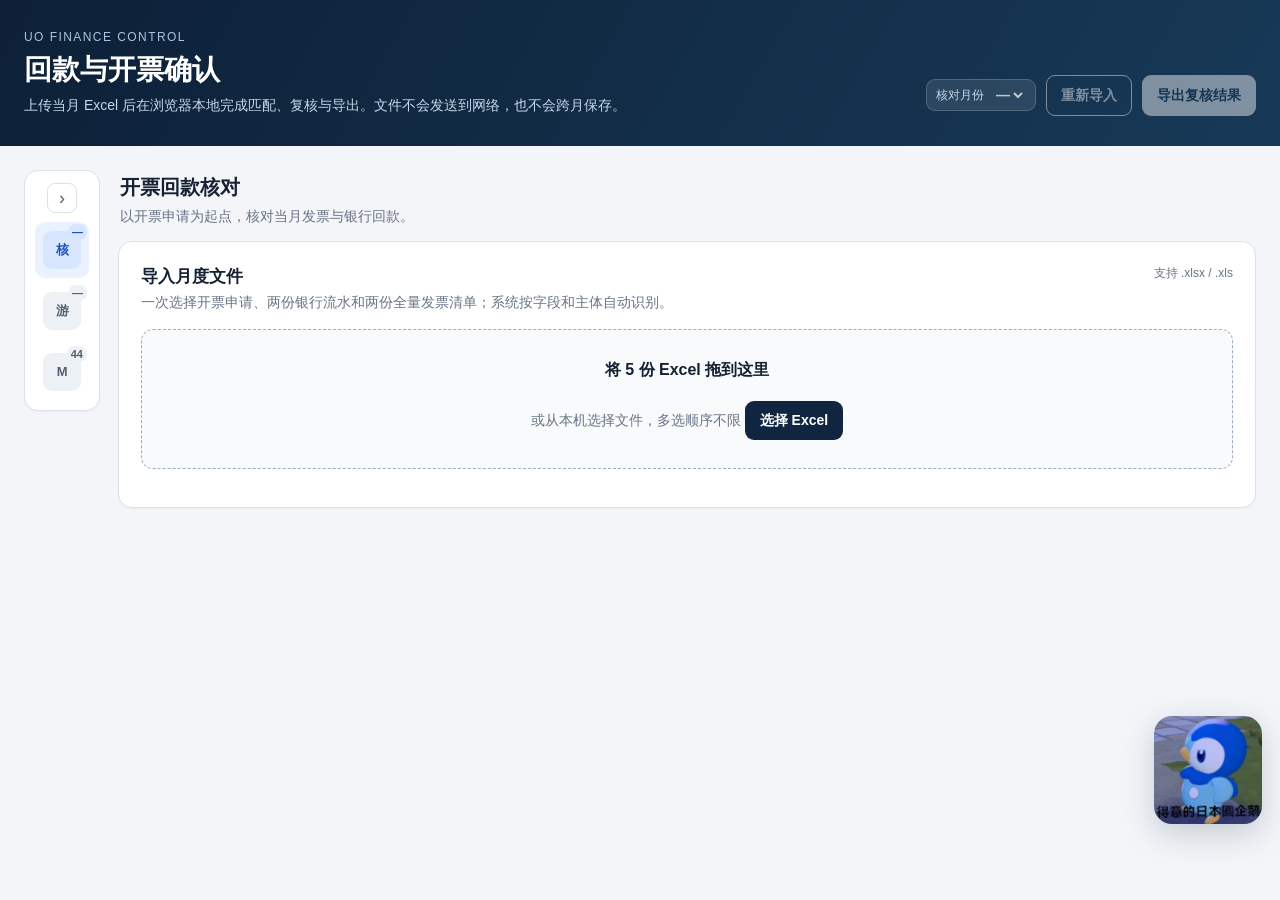
==== index.html @ 1a2118e2 "Map Honor channel to Shenzhen Honor Software" ====
<!doctype html>
<html lang="zh-CN">
<head>
  <meta charset="utf-8">
  <meta name="viewport" content="width=device-width, initial-scale=1">
  <title>UO 回款与开票确认</title>
  <style>
    :root{
      --ink:#162033;--muted:#687386;--line:#dce2ea;--line-strong:#c9d2df;
      --paper:#fff;--canvas:#f3f5f8;--navy:#102640;--blue:#2463eb;
      --green:#087a5b;--green-bg:#e8f7f1;--amber:#9a6100;--amber-bg:#fff4d8;
      --red:#b42318;--red-bg:#ffebe9;--slate:#526071;--slate-bg:#edf1f5;
      --shadow:0 12px 32px rgba(21,35,55,.08);--radius:14px;
    }
    *{box-sizing:border-box} body{margin:0;background:var(--canvas);color:var(--ink);font:14px/1.5 -apple-system,BlinkMacSystemFont,"Segoe UI","PingFang SC","Microsoft YaHei",sans-serif}
    button,input,select{font:inherit} button{cursor:pointer} button:disabled{cursor:not-allowed;opacity:.45}
    .topbar{background:linear-gradient(120deg,#0d2037,#173957);color:#fff;padding:28px 0 30px}
    .top-inner{width:calc(100% - 48px);max-width:1920px;margin:auto;display:flex;gap:28px;align-items:flex-end;justify-content:space-between}
    .eyebrow{font-size:12px;letter-spacing:.12em;text-transform:uppercase;color:#a9c5df;margin-bottom:7px}.topbar h1{font-size:28px;line-height:1.2;margin:0 0 8px;font-weight:720}.topbar p{margin:0;color:#c6d8e8;max-width:740px}
    .top-actions{display:flex;gap:10px;align-items:center;flex-wrap:wrap;justify-content:flex-end}
    .btn{border:1px solid transparent;border-radius:9px;padding:9px 14px;font-weight:650;background:#fff;color:var(--ink);transition:.16s ease}
    .btn:hover:not(:disabled){transform:translateY(-1px);box-shadow:0 5px 14px rgba(0,0,0,.12)}
    .btn.primary{background:#fff;color:#12304e}.btn.blue{background:var(--blue);color:#fff}.btn.ghost{background:transparent;color:inherit;border-color:currentColor}.btn.small{padding:6px 10px;font-size:12px}
    .month-wrap{display:flex;align-items:center;gap:8px;background:rgba(255,255,255,.1);border:1px solid rgba(255,255,255,.18);padding:6px 9px;border-radius:9px}.month-wrap label{font-size:12px;color:#c6d8e8}.month-wrap select{border:0;background:transparent;color:#fff;font-weight:700;outline:none}.month-wrap option{color:#111}
    main{width:calc(100% - 48px);max-width:1920px;margin:0 auto;padding:24px 0 52px}.panel{background:var(--paper);border:1px solid var(--line);border-radius:var(--radius);box-shadow:0 1px 2px rgba(19,31,48,.03)}
    .app-shell{display:grid;grid-template-columns:224px minmax(0,1fr);gap:18px;align-items:start;transition:grid-template-columns .2s ease}.app-shell.nav-collapsed{grid-template-columns:76px minmax(0,1fr)}.primary-nav{position:sticky;top:18px;padding:10px}.primary-nav-head{display:flex;align-items:center;justify-content:space-between;gap:8px;padding:2px 2px 9px 9px}.primary-nav-title{color:var(--muted);font-size:11px;font-weight:750;letter-spacing:.09em;text-transform:uppercase}.nav-collapse{width:30px;height:30px;display:grid;place-items:center;border:1px solid var(--line);border-radius:8px;background:#fff;color:var(--slate);font-size:18px;line-height:1;transition:.16s}.nav-collapse:hover{border-color:var(--blue);color:var(--blue);background:#f7faff}.primary-nav-list{display:grid;gap:5px}.primary-nav-item{position:relative;width:100%;border:0;border-radius:10px;background:transparent;color:var(--ink);padding:10px;text-align:left;display:grid;grid-template-columns:34px minmax(0,1fr) auto;gap:8px;align-items:center;transition:.15s}.primary-nav-item:hover{background:#f4f7fb}.primary-nav-item.active{background:#eaf1ff;color:#184fb8}.nav-icon{width:34px;height:34px;display:grid;place-items:center;border-radius:9px;background:var(--slate-bg);color:var(--slate);font-size:13px;font-weight:800;letter-spacing:-.02em}.primary-nav-item.active .nav-icon{background:#d7e5ff;color:#184fb8}.nav-copy{min-width:0}.nav-copy strong{display:block;font-size:14px;white-space:nowrap}.nav-copy small{display:block;color:var(--muted);line-height:1.35;margin-top:2px}.primary-nav-item.active .nav-copy small{color:#5274ac}.nav-count{align-self:start;min-width:24px;padding:1px 7px;border-radius:99px;background:var(--slate-bg);color:var(--slate);font-size:11px;font-weight:750;text-align:center}.primary-nav-item.active .nav-count{background:#d7e5ff;color:#184fb8}.app-shell.nav-collapsed .primary-nav-head{justify-content:center;padding:2px 0 9px}.app-shell.nav-collapsed .primary-nav-title{display:none}.app-shell.nav-collapsed .primary-nav-item{grid-template-columns:1fr;place-items:center;padding:9px 6px}.app-shell.nav-collapsed .nav-copy{display:none}.app-shell.nav-collapsed .nav-count{position:absolute;right:2px;top:2px;min-width:18px;padding:0 4px}.app-shell.nav-collapsed .nav-icon{width:38px;height:38px}.module-area{min-width:0}.module-view{display:none}.module-view.active{display:block}.module-heading{display:flex;align-items:flex-start;justify-content:space-between;gap:18px;margin-bottom:14px;padding:2px 2px 0}.module-heading h2{font-size:20px;margin:0 0 4px}.module-heading p{margin:0;color:var(--muted)}.module-heading-actions{display:flex;gap:8px;flex-wrap:wrap;flex:0 0 auto}.module-empty{padding:70px 24px;text-align:center}.module-empty strong{display:block;font-size:16px;margin-bottom:5px}.module-empty span{color:var(--muted)}
    .upload-panel{padding:22px}.section-head{display:flex;justify-content:space-between;gap:20px;align-items:flex-start;margin-bottom:16px}.section-head h2{font-size:17px;margin:0 0 3px}.section-head p{margin:0;color:var(--muted)}.section-actions{display:flex;align-items:center;gap:9px}.import-summary{display:none;align-items:center;gap:9px;color:var(--muted);font-size:12px}.import-summary i{width:8px;height:8px;border-radius:50%;background:var(--green)}.import-summary.warn i{background:var(--amber)}.import-summary.error i{background:var(--red)}.upload-panel.imported .import-summary{display:flex}.upload-panel.imported .file-support{display:none}.upload-panel.is-collapsed{padding:16px 20px}.upload-panel.is-collapsed .section-head{margin:0;align-items:center}.upload-panel.is-collapsed .section-head p{display:none}.upload-panel.is-collapsed .upload-details{display:none}.upload-panel.is-collapsed .section-head h2{margin:0}.upload-toggle{display:none}.upload-panel.imported .upload-toggle{display:inline-flex}
    .dropzone{border:1.5px dashed #9eadc0;border-radius:12px;background:#f8fafc;padding:28px;text-align:center;transition:.15s}.dropzone.drag{border-color:var(--blue);background:#eef4ff}.dropzone strong{display:block;font-size:16px;margin-bottom:5px}.dropzone span{color:var(--muted)}
    .upload-button{display:inline-block;margin-top:14px;background:var(--navy);color:#fff;border-radius:9px;padding:9px 15px;font-weight:650;cursor:pointer}.upload-button input{display:none}
    .file-grid{display:grid;grid-template-columns:repeat(auto-fit,minmax(235px,1fr));gap:10px;margin-top:16px}.file-card{border:1px solid var(--line);border-radius:10px;padding:11px 12px;min-height:68px}.file-card .type{font-weight:700}.file-card .name{color:var(--muted);font-size:12px;word-break:break-all}.file-card.ok{border-color:#a9d9c8;background:#f3fbf8}.file-card.bad{border-color:#f1b7b2;background:#fff7f6}
    .progress{display:none;margin-top:14px;color:var(--muted)}.progress.show{display:block}.bar{height:5px;background:#e8edf3;border-radius:99px;overflow:hidden;margin-top:7px}.bar i{display:block;height:100%;width:45%;background:var(--blue);animation:loading 1.1s infinite ease-in-out}@keyframes loading{from{transform:translateX(-110%)}to{transform:translateX(240%)}}
    #workspace{display:none}#workspace.show{display:block}.kpis{display:grid;grid-template-columns:repeat(5,minmax(150px,1fr));gap:12px;margin:18px 0}.kpi{padding:17px 18px}.kpi .label{font-size:12px;color:var(--muted);margin-bottom:6px}.kpi .value{font-size:23px;font-weight:760;letter-spacing:-.02em}.kpi .sub{font-size:12px;color:var(--muted);margin-top:4px}.kpi.warn .value{color:var(--amber)}.kpi.risk .value{color:var(--red)}
    .work-panel{overflow:hidden}.toolbar{padding:14px 16px;border-bottom:1px solid var(--line);display:flex;flex-wrap:wrap;gap:10px;align-items:center}.toolbar input,.toolbar select{border:1px solid var(--line-strong);background:#fff;border-radius:8px;padding:8px 10px;min-width:130px;outline:none}.toolbar input:focus,.toolbar select:focus{border-color:var(--blue);box-shadow:0 0 0 3px rgba(36,99,235,.1)}.toolbar .grow{flex:1;min-width:200px}.result-count{color:var(--muted);font-size:12px;margin-left:auto}
    .tabs{display:flex;gap:2px;padding:0 16px;border-bottom:1px solid var(--line);background:#fbfcfd}.tab{border:0;background:transparent;padding:12px 13px;color:var(--muted);font-weight:650;border-bottom:2px solid transparent}.tab.active{color:var(--blue);border-bottom-color:var(--blue)}.tab b{font-size:11px;background:var(--slate-bg);padding:2px 6px;border-radius:99px;margin-left:5px}
    .tabview{display:none}.tabview.active{display:block}.table-wrap{overflow:auto;max-height:690px}.data-table{width:100%;border-collapse:separate;border-spacing:0;min-width:1120px}.data-table th{position:sticky;top:0;z-index:2;background:#f7f9fb;color:#506074;text-align:left;font-size:12px;font-weight:700;padding:10px 11px;border-bottom:1px solid var(--line-strong);white-space:nowrap}.data-table td{padding:11px;border-bottom:1px solid #e8ecf1;vertical-align:top}.data-table tr:hover>td{background:#fafcff}.data-table td.num{text-align:right;font-variant-numeric:tabular-nums;white-space:nowrap}.data-table th:nth-child(2),.data-table td:nth-child(2){min-width:92px;white-space:nowrap}.data-table th:nth-child(3),.data-table td:nth-child(3){min-width:68px;white-space:nowrap}.data-table th:nth-child(5),.data-table td:nth-child(5){min-width:82px;white-space:nowrap}.data-table .company{min-width:235px}.data-table .actions{white-space:nowrap}
    .expand-btn{width:26px;height:26px;border:1px solid var(--line);background:#fff;border-radius:7px;color:var(--muted)}.expand-btn.open{transform:rotate(90deg)}
    .status{border:0;border-radius:99px;padding:5px 9px;font-weight:700;font-size:12px;outline:none;max-width:132px}.status.ok{color:var(--green);background:var(--green-bg)}.status.wait{color:var(--amber);background:var(--amber-bg)}.status.risk{color:var(--red);background:var(--red-bg)}.status.muted{color:var(--slate);background:var(--slate-bg)}
    .note-input{width:155px;border:1px solid var(--line);border-radius:7px;padding:6px 8px}.invoice-amount{font-weight:650}.tax-summary{font-size:11px;font-weight:500;color:var(--muted);line-height:1.35;margin-top:2px}.tax-summary.incomplete{color:var(--amber)}.detail-row td{padding:0;background:#f7f9fc!important}.details{padding:16px 18px 20px}.details-grid{display:grid;grid-template-columns:1fr 1.3fr 1.3fr;gap:12px}.detail-card{background:#fff;border:1px solid var(--line);border-radius:10px;overflow:hidden}.detail-card h4{font-size:13px;margin:0;padding:10px 12px;background:#f2f5f8;border-bottom:1px solid var(--line)}.detail-list{max-height:260px;overflow:auto}.detail-item{padding:9px 11px;border-bottom:1px solid #edf0f4;display:grid;grid-template-columns:22px 1fr auto;gap:7px;align-items:start}.detail-item:last-child{border:0}.detail-item .meta{font-size:12px;color:var(--muted)}.detail-item .amt{font-weight:700;font-variant-numeric:tabular-nums}.source-amount{text-align:right;white-space:nowrap}.source-amount .tax-line{display:block;margin-top:2px;color:var(--muted);font-size:11px;font-weight:500;line-height:1.35}.detail-foot{padding:10px 11px;border-top:1px solid var(--line);display:flex;align-items:center;justify-content:space-between;gap:8px;background:#fbfcfd}.delta{font-size:12px;color:var(--muted)}
    .sub-toolbar{padding:14px 16px;border-bottom:1px solid var(--line);display:flex;flex-wrap:wrap;gap:10px;align-items:center;background:#fff}.sub-toolbar input,.sub-toolbar select{border:1px solid var(--line-strong);background:#fff;border-radius:8px;padding:8px 10px;min-width:130px;outline:none}.sub-toolbar input:focus,.sub-toolbar select:focus{border-color:var(--blue);box-shadow:0 0 0 3px rgba(36,99,235,.1)}.sub-toolbar .grow{flex:1;min-width:210px}
    .indie-summary{display:grid;grid-template-columns:repeat(auto-fit,minmax(210px,1fr));gap:10px;padding:16px;background:#f7f9fb;border-bottom:1px solid var(--line)}.mini-kpi{background:#fff;border:1px solid var(--line);border-radius:10px;padding:12px 14px}.mini-kpi .label{font-size:12px;color:var(--muted)}.mini-kpi .value{font-size:19px;font-weight:760;margin-top:3px;font-variant-numeric:tabular-nums}.mini-kpi .sub{font-size:12px;color:var(--muted);margin-top:2px}
    .badge{display:inline-block;border-radius:99px;padding:4px 8px;font-size:12px;font-weight:700;white-space:nowrap}.badge.ok{color:var(--green);background:var(--green-bg)}.badge.wait{color:var(--amber);background:var(--amber-bg)}.badge.risk{color:var(--red);background:var(--red-bg)}.badge.muted{color:var(--slate);background:var(--slate-bg)}
    .mapping-heading{justify-content:flex-end;margin-bottom:10px}
    .mapping-intro{display:grid;grid-template-columns:repeat(5,minmax(140px,1fr));gap:12px;margin:0 0 14px}.action-card{width:100%;text-align:left;background:#fff;border:1px solid var(--line);border-radius:var(--radius);padding:16px 17px;box-shadow:0 1px 2px rgba(19,31,48,.03);transition:.16s ease}.action-card:hover{border-color:var(--blue);transform:translateY(-1px);box-shadow:0 5px 14px rgba(0,0,0,.08)}.action-card .label{font-size:12px;color:var(--muted);margin-bottom:6px}.action-card .value{font-size:23px;font-weight:760;letter-spacing:-.02em;font-variant-numeric:tabular-nums}.action-card .sub{font-size:12px;color:var(--muted);margin-top:4px}.action-card.is-zero,.action-card.is-zero .value{color:var(--muted)}.action-card.is-zero{opacity:.72}.action-card.warn .value{color:var(--amber)}.action-card.risk .value{color:var(--red)}.action-card.is-active{border-color:var(--blue);box-shadow:0 0 0 3px rgba(36,99,235,.12)}.subsection-title{padding:15px 16px 9px;font-size:14px;font-weight:750;background:#fff}.subsection-title.follow{border-top:1px solid var(--line)}.muted{color:var(--muted);font-size:12px}.nowrap{white-space:nowrap}.rule-actions{display:flex;gap:6px}.rule-action{border:1px solid var(--line);background:#fff;border-radius:7px;padding:5px 8px;color:var(--slate);font-size:12px}.rule-action:hover{border-color:var(--blue);color:var(--blue)}.rule-action.danger:hover{border-color:var(--red);color:var(--red)}
    #tab-indie .data-table{min-width:1120px}#module-mapping .data-table{min-width:1420px}.mapping-form{display:none;margin-bottom:14px;padding:18px}.mapping-form.show{display:block}.mapping-form-head{display:flex;justify-content:space-between;gap:14px;align-items:center;margin-bottom:14px}.mapping-form-head h3{margin:0;font-size:16px}.mapping-form-grid{display:grid;grid-template-columns:repeat(3,minmax(160px,1fr));gap:12px}.field{display:grid;gap:5px}.field.wide{grid-column:span 2}.field label{font-size:12px;color:var(--muted);font-weight:650}.field input,.field select{width:100%;border:1px solid var(--line-strong);border-radius:8px;padding:9px 10px;background:#fff;outline:none}.field input:focus,.field select:focus{border-color:var(--blue);box-shadow:0 0 0 3px rgba(36,99,235,.1)}.mapping-form-foot{display:flex;justify-content:flex-end;gap:8px;margin-top:14px}.import-checks{margin-top:14px;border-top:1px solid var(--line)}.import-checks:empty{display:none}
    .empty{padding:54px 20px;text-align:center;color:var(--muted)}.empty strong{display:block;color:var(--ink);font-size:15px;margin-bottom:4px}.checks{padding:16px}.check{display:flex;gap:10px;border-bottom:1px solid var(--line);padding:10px 2px}.check:last-child{border:0}.check i{width:9px;height:9px;border-radius:50%;margin-top:6px;background:var(--green);flex:0 0 auto}.check.warn i{background:var(--amber)}.check.error i{background:var(--red)}.check .msg{font-weight:650}.check .detail{font-size:12px;color:var(--muted)}
    .toast{position:fixed;right:24px;bottom:24px;max-width:420px;background:#17263a;color:#fff;padding:12px 15px;border-radius:10px;box-shadow:var(--shadow);transform:translateY(20px);opacity:0;pointer-events:none;transition:.2s;z-index:20}.toast.show{transform:none;opacity:1}.toast.error{background:#8e2119}
    .piplup-mascot{position:fixed;right:18px;bottom:76px;width:108px;padding:0;border:0;background:transparent;border-radius:20px;z-index:10;animation:piplupBob 3.4s ease-in-out infinite;filter:drop-shadow(0 10px 16px rgba(16,38,64,.2));transition:right .24s ease,opacity .2s ease}.piplup-mascot img{display:block;width:100%;height:auto;border-radius:18px;transition:transform .18s ease,filter .18s ease}.piplup-mascot:hover img{transform:scale(1.05) rotate(-2deg);filter:saturate(1.08)}.piplup-mascot:focus-visible{outline:3px solid rgba(36,99,235,.45);outline-offset:4px}.piplup-mascot.compact{right:-88px;opacity:.68}.piplup-mascot.compact:hover,.piplup-mascot.compact:focus-visible{right:12px;opacity:1}.piplup-mascot.paused{animation-play-state:paused;opacity:.72}.piplup-mascot.paused img{filter:grayscale(.15)}
    @keyframes piplupBob{0%,100%{transform:translateY(0) rotate(-1deg)}50%{transform:translateY(-8px) rotate(1deg)}}
    .sr-only{position:absolute!important;width:1px;height:1px;padding:0;margin:-1px;overflow:hidden;clip:rect(0,0,0,0);white-space:nowrap;border:0}
    @media(max-width:1200px){.top-inner,main{width:calc(100% - 32px)}.app-shell{grid-template-columns:200px minmax(0,1fr)}.app-shell.nav-collapsed{grid-template-columns:72px minmax(0,1fr)}.piplup-mascot{width:86px;right:10px;bottom:68px;opacity:.86}.piplup-mascot.compact{right:-68px}}
    @media(max-width:980px){.top-inner{align-items:flex-start;flex-direction:column}.top-actions{justify-content:flex-start}.app-shell,.app-shell.nav-collapsed{grid-template-columns:1fr}.primary-nav{position:static}.primary-nav-head{display:none}.primary-nav-list{grid-template-columns:repeat(3,1fr)}.primary-nav-item,.app-shell.nav-collapsed .primary-nav-item{grid-template-columns:minmax(0,1fr) auto;place-items:stretch;padding:10px}.nav-icon,.app-shell.nav-collapsed .nav-icon{display:none}.nav-copy,.app-shell.nav-collapsed .nav-copy{display:block}.nav-copy small{display:none}.nav-count,.app-shell.nav-collapsed .nav-count{position:static;min-width:24px;padding:1px 7px}.kpis,.mapping-intro{grid-template-columns:repeat(2,1fr)}.details-grid{grid-template-columns:1fr}.toolbar .result-count{width:100%;margin-left:0}.mapping-form-grid{grid-template-columns:1fr 1fr}}
    @media(max-width:760px){.piplup-mascot{display:none}}
    @media(max-width:560px){main{width:calc(100% - 24px);padding:16px 0 38px}.topbar{padding:22px 0}.top-inner{width:calc(100% - 24px)}.topbar h1{font-size:23px}.primary-nav{padding:8px}.primary-nav-item,.app-shell.nav-collapsed .primary-nav-item{padding:9px}.nav-copy strong{font-size:12px}.nav-count,.app-shell.nav-collapsed .nav-count{display:none}.module-heading{display:block}.module-heading .btn{margin-top:10px}.kpis,.mapping-intro{grid-template-columns:1fr}.upload-panel{padding:16px}.tabs{overflow:auto}.month-wrap{order:3}.mapping-form-grid{grid-template-columns:1fr}.field.wide{grid-column:auto}}
    @media(prefers-reduced-motion:reduce){.piplup-mascot{animation:none}.piplup-mascot img{transition:none}}
  </style>
</head>
<body>
  <header class="topbar">
    <div class="top-inner">
      <div><div class="eyebrow">UO FINANCE CONTROL</div><h1 id="pageTitle">回款与开票确认</h1><p id="pageLead">上传当月 Excel 后在浏览器本地完成匹配、复核与导出。文件不会发送到网络，也不会跨月保存。</p></div>
      <div class="top-actions">
        <div class="month-wrap monthly-action"><label for="monthSelect">核对月份</label><select id="monthSelect" disabled><option>—</option></select></div>
        <button id="resetBtn" class="btn ghost monthly-action" disabled>重新导入</button>
        <button id="exportBtn" class="btn primary monthly-action" disabled>导出复核结果</button>
      </div>
    </div>
  </header>
  <main>
    <div class="app-shell" id="appShell">
      <aside class="panel primary-nav" aria-label="业务模块">
        <div class="primary-nav-head"><div class="primary-nav-title">工作区</div><button id="navCollapseBtn" class="nav-collapse" type="button" aria-expanded="true" aria-label="收起工作区" title="收起工作区"><span aria-hidden="true">‹</span></button></div>
        <nav class="primary-nav-list">
          <button class="primary-nav-item active" data-module="reconcile" aria-label="开票回款核对" title="开票回款核对"><span class="nav-icon" aria-hidden="true">核</span><span class="nav-copy"><strong>开票回款核对</strong><small>申请、发票与银行流水核对</small></span><span id="navCountReconcile" class="nav-count">—</span></button>
          <button class="primary-nav-item" data-module="indie" aria-label="独立游戏回款" title="独立游戏回款"><span class="nav-icon" aria-hidden="true">游</span><span class="nav-copy"><strong>独立游戏回款</strong><small>独立于开票申请的银行回款</small></span><span id="navCountIndie" class="nav-count">—</span></button>
          <button class="primary-nav-item" data-module="mapping" aria-label="Mapping 管理" title="Mapping 管理"><span class="nav-icon" aria-hidden="true">M</span><span class="nav-copy"><strong>Mapping 管理</strong><small>UO 渠道对照与独立游戏规则</small></span><span id="navCountMapping" class="nav-count">44</span></button>
        </nav>
      </aside>

      <div class="module-area">
        <section id="module-reconcile" class="module-view active">
          <div class="module-heading"><div><h2>开票回款核对</h2><p>以开票申请为起点，核对当月发票与银行回款。</p></div></div>
          <section class="panel upload-panel" id="uploadPanel">
            <div class="section-head">
              <div><h2>导入月度文件</h2><p>一次选择开票申请、两份银行流水和两份全量发票清单；系统按字段和主体自动识别。</p></div>
              <div class="section-actions"><span id="importStatus" class="import-summary"><i></i><span>等待导入</span></span><span class="file-support" style="color:var(--muted);font-size:12px">支持 .xlsx / .xls</span><button id="toggleUploadDetails" class="btn small upload-toggle" type="button">查看文件</button></div>
            </div>
            <div id="uploadDetails" class="upload-details">
              <div id="dropzone" class="dropzone">
                <strong>将 5 份 Excel 拖到这里</strong><span>或从本机选择文件，多选顺序不限</span>
                <label class="upload-button">选择 Excel<input id="fileInput" type="file" accept=".xlsx,.xls" multiple></label>
              </div>
              <div id="progress" class="progress">正在读取和核对文件…<div class="bar"><i></i></div></div>
              <div id="fileGrid" class="file-grid"></div>
              <div id="checkList" class="checks import-checks"></div>
            </div>
          </section>

          <section id="workspace">
            <div class="kpis">
              <div class="panel kpi"><div class="label">本月关联申请金额</div><div id="kpiExpected" class="value">—</div><div id="kpiRows" class="sub">—</div></div>
              <div class="panel kpi"><div class="label">已开票金额</div><div id="kpiInvoice" class="value">—</div><div class="sub">唯一精确（含组合）或人工确认</div></div>
              <div class="panel kpi"><div class="label">已回款金额</div><div id="kpiBank" class="value">—</div><div class="sub">唯一精确（含组合）或人工确认</div></div>
              <div class="panel kpi warn"><div class="label">待复核金额</div><div id="kpiReview" class="value">—</div><div class="sub">尾差、重复或多解组合</div></div>
              <div class="panel kpi risk"><div class="label">未匹配来源</div><div id="kpiUnmatched" class="value">—</div><div id="kpiUnmatchedSub" class="sub">流水 + 发票</div></div>
            </div>

            <section class="panel work-panel">
              <nav class="tabs" aria-label="开票回款核对结果">
                <button class="tab active" data-tab="results">核对主表 <b id="countResults">0</b></button>
                <button class="tab" data-tab="banks">未匹配流水 <b id="countBanks">0</b></button>
                <button class="tab" data-tab="invoices">未匹配发票 <b id="countInvoices">0</b></button>
              </nav>
              <div class="toolbar" id="toolbar">
                <select id="filterEntity"><option value="">全部主体</option></select>
                <select id="filterChannel"><option value="">全部渠道</option></select>
                <select id="filterPeriod"><option value="">全部账期</option></select>
                <select id="filterInvoice"><option value="">全部开票状态</option></select>
                <select id="filterBank"><option value="">全部回款状态</option></select>
                <input id="filterSearch" class="grow" type="search" placeholder="搜索公司名称或渠道">
                <span id="resultCount" class="result-count"></span>
              </div>
              <div id="tab-results" class="tabview active"><div class="table-wrap"><table class="data-table"><thead><tr><th></th><th>主体</th><th>渠道</th><th class="company">公司名称</th><th>账期</th><th style="text-align:right">申请金额</th><th>开票状态</th><th style="text-align:right">本月发票</th><th>回款状态</th><th style="text-align:right">本月回款</th><th>人工备注</th></tr></thead><tbody id="resultBody"></tbody></table></div></div>
              <div id="tab-banks" class="tabview"><div class="table-wrap"><table class="data-table"><thead><tr><th>主体</th><th>交易日期</th><th class="company">对方账号名称</th><th>货币</th><th style="text-align:right">收入金额</th><th>来源文件</th><th>工作表/行</th></tr></thead><tbody id="bankBody"></tbody></table></div></div>
              <div id="tab-invoices" class="tabview"><div class="table-wrap"><table class="data-table"><thead><tr><th>主体</th><th>开票日期</th><th class="company">购买方名称</th><th style="text-align:right">价税合计</th><th style="text-align:right">税额</th><th>发票状态</th><th>正数发票</th><th>未匹配原因</th><th>来源文件</th></tr></thead><tbody id="invoiceBody"></tbody></table></div></div>
            </section>
          </section>
        </section>

        <section id="module-indie" class="module-view">
          <div class="module-heading"><div><h2>独立游戏回款</h2><p>以银行流水为起点，识别不需要关联开票申请的独立游戏回款。</p></div></div>
          <div id="indieEmpty" class="panel module-empty"><strong>请先导入当月银行流水</strong><span>在“开票回款核对”完成月度文件导入后，这里会自动识别独立游戏回款。</span></div>
          <section id="indieContent" class="panel work-panel" hidden>
            <div id="tab-indie">
              <div id="indieSummary" class="indie-summary"></div>
              <div class="sub-toolbar">
                <select id="filterIndieStatus"><option value="">全部识别状态</option></select>
                <select id="filterIndieEntity"><option value="">全部主体</option></select>
                <select id="filterIndieChannel"><option value="">全部渠道</option></select>
                <select id="filterIndieCurrency"><option value="">全部币种</option></select>
                <input id="filterIndieSearch" class="grow" type="search" placeholder="搜索银行名称、映射公司或渠道">
                <span id="indieResultCount" class="result-count"></span>
              </div>
              <div class="table-wrap"><table class="data-table"><thead><tr><th>识别状态</th><th>主体</th><th>交易日期</th><th class="company">银行原始名称</th><th class="company">映射公司</th><th>渠道</th><th>币种</th><th style="text-align:right">银行到账金额</th><th>工作表/行</th></tr></thead><tbody id="indieBody"></tbody></table></div>
            </div>
          </section>
        </section>

        <section id="module-mapping" class="module-view">
          <div class="module-heading mapping-heading"><div class="module-heading-actions"><button id="addUoMappingBtn" class="btn blue" type="button">新增 UO 规则</button><button id="addMappingBtn" class="btn" type="button" hidden>新增独立游戏规则</button></div></div>
          <div id="mappingIntro" class="mapping-intro"></div>
          <form id="uoMappingForm" class="panel mapping-form">
            <div class="mapping-form-head"><h3 id="uoMappingFormTitle">新增 UO 渠道对照</h3><button id="closeUoMappingForm" class="btn small" type="button">关闭</button></div>
            <input id="uoMappingRuleId" type="hidden">
            <div class="mapping-form-grid">
              <div class="field"><label for="uoMappingChannel">渠道</label><input id="uoMappingChannel" required placeholder="例如 OPPO、应用宝"></div>
              <div class="field"><label for="uoMappingEntity">主体</label><select id="uoMappingEntity" required><option>上海幻电</option><option>芜湖享游</option></select></div>
              <div class="field"><label for="uoMappingInvoice">开票要求</label><select id="uoMappingInvoice" required><option value="normal">正常开票</option><option value="none">无需开票</option></select></div>
              <div class="field wide"><label for="uoMappingCompany">开票公司</label><input id="uoMappingCompany" required placeholder="开票申请中的标准公司名称"></div>
              <div class="field"><label for="uoMappingNote">规则说明</label><input id="uoMappingNote" placeholder="例如：与华为、鸿蒙共用开票公司"></div>
            </div>
            <div class="mapping-form-foot"><button id="cancelUoMappingForm" class="btn" type="button">取消</button><button class="btn blue" type="submit">保存规则</button></div>
          </form>
          <form id="mappingForm" class="panel mapping-form">
            <div class="mapping-form-head"><h3 id="mappingFormTitle">新增独立游戏规则</h3><button id="closeMappingForm" class="btn small" type="button">关闭</button></div>
            <input id="mappingRuleId" type="hidden">
            <div class="mapping-form-grid">
              <div class="field"><label for="mappingChannel">渠道</label><input id="mappingChannel" required placeholder="例如 steam"></div>
              <div class="field"><label for="mappingEntity">主体</label><select id="mappingEntity" required><option>上海幻电</option><option>芜湖享游</option><option>BILIBILI HK LIMITED</option></select></div>
              <div class="field"><label for="mappingCurrency">币种</label><select id="mappingCurrency" required><option>CNY</option><option>USD</option><option>EUR</option><option>JPY</option></select></div>
              <div class="field wide"><label for="mappingCompany">银行对方名称基准</label><input id="mappingCompany" required placeholder="银行流水中的标准公司名称"></div>
              <div class="field"><label for="mappingAliases">显式别名</label><input id="mappingAliases" placeholder="多个别名用逗号分隔"></div>
            </div>
            <div class="mapping-form-foot"><button id="cancelMappingForm" class="btn" type="button">取消</button><button class="btn blue" type="submit">保存规则</button></div>
          </form>
          <section class="panel work-panel">
            <nav class="tabs" aria-label="Mapping 规则分类">
              <button class="tab active" type="button" data-mapping-tab="uo">UO 渠道对照 <b id="countUoMapping">0</b></button>
              <button class="tab" type="button" data-mapping-tab="indie">独立游戏规则 <b id="countIndieMapping">0</b></button>
            </nav>
            <div id="tab-mapping-uo" class="tabview active">
              <div class="table-wrap" style="max-height:690px"><table class="data-table"><thead><tr><th>状态</th><th>渠道</th><th>主体</th><th class="company">开票公司</th><th>开票要求</th><th>对照状态</th><th>当年申请</th><th style="text-align:right">当年金额</th><th>操作</th></tr></thead><tbody id="uoMappingBody"></tbody></table></div>
            </div>
            <div id="tab-mapping-indie" class="tabview">
              <div class="table-wrap" style="max-height:690px"><table class="data-table"><thead><tr><th>状态</th><th>渠道</th><th>主体</th><th>币种</th><th class="company">银行对方名称基准</th><th>严格归一化名称</th><th>UO 共用公司</th><th>本月命中</th><th style="text-align:right">本月金额</th><th>操作</th></tr></thead><tbody id="mappingBody"></tbody></table></div>
            </div>
          </section>
        </section>
      </div>
    </div>
  </main>
  <button id="piplupMascot" class="piplup-mascot" type="button" aria-pressed="false" aria-label="暂停波加曼动效" title="点击暂停或继续波加曼动效"><img src="assets/piplup.png" alt="得意的波加曼"></button>
  <div id="toast" class="toast" role="status"></div>

  <script>
  /*! xlsx.js (C) 2013-present SheetJS -- http://sheetjs.com */
var DO_NOT_EXPORT_CODEPAGE=true;var cptable={version:"1.15.0"};cptable[437]=function(){var e="\0\x01\x02\x03\x04\x05\x06\x07\b\t\n\x0B\f\r\x0e\x0f\x10\x11\x12\x13\x14\x15\x16\x17\x18\x19\x1a\x1b\x1c\x1d\x1e\x1f !\"#$%&'()*+,-./0123456789:;<=>?@ABCDEFGHIJKLMNOPQRSTUVWXYZ[\\]^_`abcdefghijklmnopqrstuvwxyz{|}~\x7fÇüéâäàåçêëèïîìÄÅÉæÆôöòûùÿÖÜ¢£¥₧ƒáíóúñÑªº¿⌐¬½¼¡«»░▒▓│┤╡╢╖╕╣║╗╝╜╛┐└┴┬├─┼╞╟╚╔╩╦╠═╬╧╨╤╥╙╘╒╓╫╪┘┌█▄▌▐▀αßΓπΣσµτΦΘΩδ∞φε∩≡±≥≤⌠⌡÷≈°∙·√ⁿ²■ ",r=[],t={};for(var a=0;a!=e.length;++a){if(e.charCodeAt(a)!==65533)t[e.charAt(a)]=a;r[a]=e.charAt(a)}return{enc:t,dec:r}}();cptable[620]=function(){var e="\0\x01\x02\x03\x04\x05\x06\x07\b\t\n\x0B\f\r\x0e\x0f\x10\x11\x12\x13\x14\x15\x16\x17\x18\x19\x1a\x1b\x1c\x1d\x1e\x1f !\"#$%&'()*+,-./0123456789:;<=>?@ABCDEFGHIJKLMNOPQRSTUVWXYZ[\\]^_`abcdefghijklmnopqrstuvwxyz{|}~\x7fÇüéâäàąçêëèïîćÄĄĘęłôöĆûùŚÖÜ¢Ł¥śƒŹŻóÓńŃźż¿⌐¬½¼¡«»░▒▓│┤╡╢╖╕╣║╗╝╜╛┐└┴┬├─┼╞╟╚╔╩╦╠═╬╧╨╤╥╙╘╒╓╫╪┘┌█▄▌▐▀αßΓπΣσµτΦΘΩδ∞φε∩≡±≥≤⌠⌡÷≈°∙·√ⁿ²■ ",r=[],t={};for(var a=0;a!=e.length;++a){if(e.charCodeAt(a)!==65533)t[e.charAt(a)]=a;r[a]=e.charAt(a)}return{enc:t,dec:r}}();cptable[737]=function(){var e="\0\x01\x02\x03\x04\x05\x06\x07\b\t\n\x0B\f\r\x0e\x0f\x10\x11\x12\x13\x14\x15\x16\x17\x18\x19\x1a\x1b\x1c\x1d\x1e\x1f !\"#$%&'()*+,-./0123456789:;<=>?@ABCDEFGHIJKLMNOPQRSTUVWXYZ[\\]^_`abcdefghijklmnopqrstuvwxyz{|}~\x7fΑΒΓΔΕΖΗΘΙΚΛΜΝΞΟΠΡΣΤΥΦΧΨΩαβγδεζηθικλμνξοπρσςτυφχψ░▒▓│┤╡╢╖╕╣║╗╝╜╛┐└┴┬├─┼╞╟╚╔╩╦╠═╬╧╨╤╥╙╘╒╓╫╪┘┌█▄▌▐▀ωάέήϊίόύϋώΆΈΉΊΌΎΏ±≥≤ΪΫ÷≈°∙·√ⁿ²■ ",r=[],t={};for(var a=0;a!=e.length;++a){if(e.charCodeAt(a)!==65533)t[e.charAt(a)]=a;r[a]=e.charAt(a)}return{enc:t,dec:r}}();cptable[850]=function(){var e="\0\x01\x02\x03\x04\x05\x06\x07\b\t\n\x0B\f\r\x0e\x0f\x10\x11\x12\x13\x14\x15\x16\x17\x18\x19\x1a\x1b\x1c\x1d\x1e\x1f !\"#$%&'()*+,-./0123456789:;<=>?@ABCDEFGHIJKLMNOPQRSTUVWXYZ[\\]^_`abcdefghijklmnopqrstuvwxyz{|}~\x7fÇüéâäàåçêëèïîìÄÅÉæÆôöòûùÿÖÜø£Ø×ƒáíóúñÑªº¿®¬½¼¡«»░▒▓│┤ÁÂÀ©╣║╗╝¢¥┐└┴┬├─┼ãÃ╚╔╩╦╠═╬¤ðÐÊËÈıÍÎÏ┘┌█▄¦Ì▀ÓßÔÒõÕµþÞÚÛÙýÝ¯´­±‗¾¶§÷¸°¨·¹³²■ ",r=[],t={};for(var a=0;a!=e.length;++a){if(e.charCodeAt(a)!==65533)t[e.charAt(a)]=a;r[a]=e.charAt(a)}return{enc:t,dec:r}}();cptable[852]=function(){var e="\0\x01\x02\x03\x04\x05\x06\x07\b\t\n\x0B\f\r\x0e\x0f\x10\x11\x12\x13\x14\x15\x16\x17\x18\x19\x1a\x1b\x1c\x1d\x1e\x1f !\"#$%&'()*+,-./0123456789:;<=>?@ABCDEFGHIJKLMNOPQRSTUVWXYZ[\\]^_`abcdefghijklmnopqrstuvwxyz{|}~\x7fÇüéâäůćçłëŐőîŹÄĆÉĹĺôöĽľŚśÖÜŤťŁ×čáíóúĄąŽžĘę¬źČş«»░▒▓│┤ÁÂĚŞ╣║╗╝Żż┐└┴┬├─┼Ăă╚╔╩╦╠═╬¤đĐĎËďŇÍÎě┘┌█▄ŢŮ▀ÓßÔŃńňŠšŔÚŕŰýÝţ´­˝˛ˇ˘§÷¸°¨˙űŘř■ ",r=[],t={};for(var a=0;a!=e.length;++a){if(e.charCodeAt(a)!==65533)t[e.charAt(a)]=a;r[a]=e.charAt(a)}return{enc:t,dec:r}}();cptable[857]=function(){var e="\0\x01\x02\x03\x04\x05\x06\x07\b\t\n\x0B\f\r\x0e\x0f\x10\x11\x12\x13\x14\x15\x16\x17\x18\x19\x1a\x1b\x1c\x1d\x1e\x1f !\"#$%&'()*+,-./0123456789:;<=>?@ABCDEFGHIJKLMNOPQRSTUVWXYZ[\\]^_`abcdefghijklmnopqrstuvwxyz{|}~\x7fÇüéâäàåçêëèïîıÄÅÉæÆôöòûùİÖÜø£ØŞşáíóúñÑĞğ¿®¬½¼¡«»░▒▓│┤ÁÂÀ©╣║╗╝¢¥┐└┴┬├─┼ãÃ╚╔╩╦╠═╬¤ºªÊËÈ�ÍÎÏ┘┌█▄¦Ì▀ÓßÔÒõÕµ�×ÚÛÙìÿ¯´­±�¾¶§÷¸°¨·¹³²■ ",r=[],t={};for(var a=0;a!=e.length;++a){if(e.charCodeAt(a)!==65533)t[e.charAt(a)]=a;r[a]=e.charAt(a)}return{enc:t,dec:r}}();cptable[861]=function(){var e="\0\x01\x02\x03\x04\x05\x06\x07\b\t\n\x0B\f\r\x0e\x0f\x10\x11\x12\x13\x14\x15\x16\x17\x18\x19\x1a\x1b\x1c\x1d\x1e\x1f !\"#$%&'()*+,-./0123456789:;<=>?@ABCDEFGHIJKLMNOPQRSTUVWXYZ[\\]^_`abcdefghijklmnopqrstuvwxyz{|}~\x7fÇüéâäàåçêëèÐðÞÄÅÉæÆôöþûÝýÖÜø£Ø₧ƒáíóúÁÍÓÚ¿⌐¬½¼¡«»░▒▓│┤╡╢╖╕╣║╗╝╜╛┐└┴┬├─┼╞╟╚╔╩╦╠═╬╧╨╤╥╙╘╒╓╫╪┘┌█▄▌▐▀αßΓπΣσµτΦΘΩδ∞φε∩≡±≥≤⌠⌡÷≈°∙·√ⁿ²■ ",r=[],t={};for(var a=0;a!=e.length;++a){if(e.charCodeAt(a)!==65533)t[e.charAt(a)]=a;r[a]=e.charAt(a)}return{enc:t,dec:r}}();cptable[865]=function(){var e="\0\x01\x02\x03\x04\x05\x06\x07\b\t\n\x0B\f\r\x0e\x0f\x10\x11\x12\x13\x14\x15\x16\x17\x18\x19\x1a\x1b\x1c\x1d\x1e\x1f !\"#$%&'()*+,-./0123456789:;<=>?@ABCDEFGHIJKLMNOPQRSTUVWXYZ[\\]^_`abcdefghijklmnopqrstuvwxyz{|}~\x7fÇüéâäàåçêëèïîìÄÅÉæÆôöòûùÿÖÜø£Ø₧ƒáíóúñÑªº¿⌐¬½¼¡«¤░▒▓│┤╡╢╖╕╣║╗╝╜╛┐└┴┬├─┼╞╟╚╔╩╦╠═╬╧╨╤╥╙╘╒╓╫╪┘┌█▄▌▐▀αßΓπΣσµτΦΘΩδ∞φε∩≡±≥≤⌠⌡÷≈°∙·√ⁿ²■ ",r=[],t={};for(var a=0;a!=e.length;++a){if(e.charCodeAt(a)!==65533)t[e.charAt(a)]=a;r[a]=e.charAt(a)}return{enc:t,dec:r}}();cptable[866]=function(){var e="\0\x01\x02\x03\x04\x05\x06\x07\b\t\n\x0B\f\r\x0e\x0f\x10\x11\x12\x13\x14\x15\x16\x17\x18\x19\x1a\x1b\x1c\x1d\x1e\x1f !\"#$%&'()*+,-./0123456789:;<=>?@ABCDEFGHIJKLMNOPQRSTUVWXYZ[\\]^_`abcdefghijklmnopqrstuvwxyz{|}~\x7fАБВГДЕЖЗИЙКЛМНОПРСТУФХЦЧШЩЪЫЬЭЮЯабвгдежзийклмноп░▒▓│┤╡╢╖╕╣║╗╝╜╛┐└┴┬├─┼╞╟╚╔╩╦╠═╬╧╨╤╥╙╘╒╓╫╪┘┌█▄▌▐▀рстуфхцчшщъыьэюяЁёЄєЇїЎў°∙·√№¤■ ",r=[],t={};for(var a=0;a!=e.length;++a){if(e.charCodeAt(a)!==65533)t[e.charAt(a)]=a;r[a]=e.charAt(a)}return{enc:t,dec:r}}();cptable[874]=function(){var e="\0\x01\x02\x03\x04\x05\x06\x07\b\t\n\x0B\f\r\x0e\x0f\x10\x11\x12\x13\x14\x15\x16\x17\x18\x19\x1a\x1b\x1c\x1d\x1e\x1f !\"#$%&'()*+,-./0123456789:;<=>?@ABCDEFGHIJKLMNOPQRSTUVWXYZ[\\]^_`abcdefghijklmnopqrstuvwxyz{|}~\x7f€����…�����������‘’“”•–—�������� กขฃคฅฆงจฉชซฌญฎฏฐฑฒณดตถทธนบปผฝพฟภมยรฤลฦวศษสหฬอฮฯะัาำิีึืฺุู����฿เแโใไๅๆ็่้๊๋์ํ๎๏๐๑๒๓๔๕๖๗๘๙๚๛����",r=[],t={};for(var a=0;a!=e.length;++a){if(e.charCodeAt(a)!==65533)t[e.charAt(a)]=a;r[a]=e.charAt(a)}return{enc:t,dec:r}}();cptable[895]=function(){var e="\0\x01\x02\x03\x04\x05\x06\x07\b\t\n\x0B\f\r\x0e\x0f\x10\x11\x12\x13\x14\x15\x16\x17\x18\x19\x1a\x1b\x1c\x1d\x1e\x1f !\"#$%&'()*+,-./0123456789:;<=>?@ABCDEFGHIJKLMNOPQRSTUVWXYZ[\\]^_`abcdefghijklmnopqrstuvwxyz{|}~\x7fČüéďäĎŤčěĚĹÍľǪÄÁÉžŽôöÓůÚýÖÜŠĽÝŘťáíóúňŇŮÔšřŕŔ¼§«»░▒▓│┤╡╢╖╕╣║╗╝╜╛┐└┴┬├─┼╞╟╚╔╩╦╠═╬╧╨╤╥╙╘╒╓╫╪┘┌█▄▌▐▀αßΓπΣσµτΦΘΩδ∞φε∩≡±≥≤⌠⌡÷≈°∙·√ⁿ²■ ",r=[],t={};for(var a=0;a!=e.length;++a){if(e.charCodeAt(a)!==65533)t[e.charAt(a)]=a;r[a]=e.charAt(a)}return{enc:t,dec:r}}();cptable[932]=function(){var e=[],r={},t=[],a;t[0]="\0\x01\x02\x03\x04\x05\x06\x07\b\t\n\x0B\f\r\x0e\x0f\x10\x11\x12\x13\x14\x15\x16\x17\x18\x19\x1a\x1b\x1c\x1d\x1e\x1f !\"#$%&'()*+,-./0123456789:;<=>?@ABCDEFGHIJKLMNOPQRSTUVWXYZ[\\]^_`abcdefghijklmnopqrstuvwxyz{|}~\x7f���������������������������������｡｢｣､･ｦｧｨｩｪｫｬｭｮｯｰｱｲｳｴｵｶｷｸｹｺｻｼｽｾｿﾀﾁﾂﾃﾄﾅﾆﾇﾈﾉﾊﾋﾌﾍﾎﾏﾐﾑﾒﾓﾔﾕﾖﾗﾘﾙﾚﾛﾜﾝﾞﾟ��������������������������������".split("");for(a=0;a!=t[0].length;++a)if(t[0][a].charCodeAt(0)!==65533){r[t[0][a]]=0+a;e[0+a]=t[0][a]}t[129]="����������������������������������������������������������������　、。，．・：；？！゛゜´｀¨＾￣＿ヽヾゝゞ〃仝々〆〇ー―‐／＼～∥｜…‥‘’“”（）〔〕［］｛｝〈〉《》「」『』【】＋－±×�÷＝≠＜＞≦≧∞∴♂♀°′″℃￥＄￠￡％＃＆＊＠§☆★○●◎◇◆□■△▲▽▼※〒→←↑↓〓�����������∈∋⊆⊇⊂⊃∪∩��������∧∨￢⇒⇔∀∃�����������∠⊥⌒∂∇≡≒≪≫√∽∝∵∫∬�������Å‰♯♭♪†‡¶����◯���".split("");for(a=0;a!=t[129].length;++a)if(t[129][a].charCodeAt(0)!==65533){r[t[129][a]]=33024+a;e[33024+a]=t[129][a]}t[130]="�������������������������������������������������������������������������������０１２３４５６７８９�������ＡＢＣＤＥＦＧＨＩＪＫＬＭＮＯＰＱＲＳＴＵＶＷＸＹＺ�������ａｂｃｄｅｆｇｈｉｊｋｌｍｎｏｐｑｒｓｔｕｖｗｘｙｚ����ぁあぃいぅうぇえぉおかがきぎくぐけげこごさざしじすずせぜそぞただちぢっつづてでとどなにぬねのはばぱひびぴふぶぷへべぺほぼぽまみむめもゃやゅゆょよらりるれろゎわゐゑをん��������������".split("");for(a=0;a!=t[130].length;++a)if(t[130][a].charCodeAt(0)!==65533){r[t[130][a]]=33280+a;e[33280+a]=t[130][a]}t[131]="����������������������������������������������������������������ァアィイゥウェエォオカガキギクグケゲコゴサザシジスズセゼソゾタダチヂッツヅテデトドナニヌネノハバパヒビピフブプヘベペホボポマミ�ムメモャヤュユョヨラリルレロヮワヰヱヲンヴヵヶ��������ΑΒΓΔΕΖΗΘΙΚΛΜΝΞΟΠΡΣΤΥΦΧΨΩ��������αβγδεζηθικλμνξοπρστυφχψω�����������������������������������������".split("");for(a=0;a!=t[131].length;++a)if(t[131][a].charCodeAt(0)!==65533){r[t[131][a]]=33536+a;e[33536+a]=t[131][a]}t[132]="����������������������������������������������������������������АБВГДЕЁЖЗИЙКЛМНОПРСТУФХЦЧШЩЪЫЬЭЮЯ���������������абвгдеёжзийклмн�опрстуфхцчшщъыьэюя�������������─│┌┐┘└├┬┤┴┼━┃┏┓┛┗┣┳┫┻╋┠┯┨┷┿┝┰┥┸╂�����������������������������������������������������������������".split("");for(a=0;a!=t[132].length;++a)if(t[132][a].charCodeAt(0)!==65533){r[t[132][a]]=33792+a;e[33792+a]=t[132][a]}t[135]="����������������������������������������������������������������①②③④⑤⑥⑦⑧⑨⑩⑪⑫⑬⑭⑮⑯⑰⑱⑲⑳ⅠⅡⅢⅣⅤⅥⅦⅧⅨⅩ�㍉㌔㌢㍍㌘㌧㌃㌶㍑㍗㌍㌦㌣㌫㍊㌻㎜㎝㎞㎎㎏㏄㎡��������㍻�〝〟№㏍℡㊤㊥㊦㊧㊨㈱㈲㈹㍾㍽㍼≒≡∫∮∑√⊥∠∟⊿∵∩∪���������������������������������������������������������������������������������������������������".split("");for(a=0;a!=t[135].length;++a)if(t[135][a].charCodeAt(0)!==65533){r[t[135][a]]=34560+a;e[34560+a]=t[135][a]}t[136]="���������������������������������������������������������������������������������������������������������������������������������������������������������������亜唖娃阿哀愛挨姶逢葵茜穐悪握渥旭葦芦鯵梓圧斡扱宛姐虻飴絢綾鮎或粟袷安庵按暗案闇鞍杏以伊位依偉囲夷委威尉惟意慰易椅為畏異移維緯胃萎衣謂違遺医井亥域育郁磯一壱溢逸稲茨芋鰯允印咽員因姻引飲淫胤蔭���".split("");for(a=0;a!=t[136].length;++a)if(t[136][a].charCodeAt(0)!==65533){r[t[136][a]]=34816+a;e[34816+a]=t[136][a]}t[137]="����������������������������������������������������������������院陰隠韻吋右宇烏羽迂雨卯鵜窺丑碓臼渦嘘唄欝蔚鰻姥厩浦瓜閏噂云運雲荏餌叡営嬰影映曳栄永泳洩瑛盈穎頴英衛詠鋭液疫益駅悦謁越閲榎厭円�園堰奄宴延怨掩援沿演炎焔煙燕猿縁艶苑薗遠鉛鴛塩於汚甥凹央奥往応押旺横欧殴王翁襖鴬鴎黄岡沖荻億屋憶臆桶牡乙俺卸恩温穏音下化仮何伽価佳加可嘉夏嫁家寡科暇果架歌河火珂禍禾稼箇花苛茄荷華菓蝦課嘩貨迦過霞蚊俄峨我牙画臥芽蛾賀雅餓駕介会解回塊壊廻快怪悔恢懐戒拐改���".split("");for(a=0;a!=t[137].length;++a)if(t[137][a].charCodeAt(0)!==65533){r[t[137][a]]=35072+a;e[35072+a]=t[137][a]}t[138]="����������������������������������������������������������������魁晦械海灰界皆絵芥蟹開階貝凱劾外咳害崖慨概涯碍蓋街該鎧骸浬馨蛙垣柿蛎鈎劃嚇各廓拡撹格核殻獲確穫覚角赫較郭閣隔革学岳楽額顎掛笠樫�橿梶鰍潟割喝恰括活渇滑葛褐轄且鰹叶椛樺鞄株兜竃蒲釜鎌噛鴨栢茅萱粥刈苅瓦乾侃冠寒刊勘勧巻喚堪姦完官寛干幹患感慣憾換敢柑桓棺款歓汗漢澗潅環甘監看竿管簡緩缶翰肝艦莞観諌貫還鑑間閑関陥韓館舘丸含岸巌玩癌眼岩翫贋雁頑顔願企伎危喜器基奇嬉寄岐希幾忌揮机旗既期棋棄���".split("");for(a=0;a!=t[138].length;++a)if(t[138][a].charCodeAt(0)!==65533){r[t[138][a]]=35328+a;e[35328+a]=t[138][a]}t[139]="����������������������������������������������������������������機帰毅気汽畿祈季稀紀徽規記貴起軌輝飢騎鬼亀偽儀妓宜戯技擬欺犠疑祇義蟻誼議掬菊鞠吉吃喫桔橘詰砧杵黍却客脚虐逆丘久仇休及吸宮弓急救�朽求汲泣灸球究窮笈級糾給旧牛去居巨拒拠挙渠虚許距鋸漁禦魚亨享京供侠僑兇競共凶協匡卿叫喬境峡強彊怯恐恭挟教橋況狂狭矯胸脅興蕎郷鏡響饗驚仰凝尭暁業局曲極玉桐粁僅勤均巾錦斤欣欽琴禁禽筋緊芹菌衿襟謹近金吟銀九倶句区狗玖矩苦躯駆駈駒具愚虞喰空偶寓遇隅串櫛釧屑屈���".split("");for(a=0;a!=t[139].length;++a)if(t[139][a].charCodeAt(0)!==65533){r[t[139][a]]=35584+a;e[35584+a]=t[139][a]}t[140]="����������������������������������������������������������������掘窟沓靴轡窪熊隈粂栗繰桑鍬勲君薫訓群軍郡卦袈祁係傾刑兄啓圭珪型契形径恵慶慧憩掲携敬景桂渓畦稽系経継繋罫茎荊蛍計詣警軽頚鶏芸迎鯨�劇戟撃激隙桁傑欠決潔穴結血訣月件倹倦健兼券剣喧圏堅嫌建憲懸拳捲検権牽犬献研硯絹県肩見謙賢軒遣鍵険顕験鹸元原厳幻弦減源玄現絃舷言諺限乎個古呼固姑孤己庫弧戸故枯湖狐糊袴股胡菰虎誇跨鈷雇顧鼓五互伍午呉吾娯後御悟梧檎瑚碁語誤護醐乞鯉交佼侯候倖光公功効勾厚口向���".split("");for(a=0;a!=t[140].length;++a)if(t[140][a].charCodeAt(0)!==65533){r[t[140][a]]=35840+a;e[35840+a]=t[140][a]}t[141]="����������������������������������������������������������������后喉坑垢好孔孝宏工巧巷幸広庚康弘恒慌抗拘控攻昂晃更杭校梗構江洪浩港溝甲皇硬稿糠紅紘絞綱耕考肯肱腔膏航荒行衡講貢購郊酵鉱砿鋼閤降�項香高鴻剛劫号合壕拷濠豪轟麹克刻告国穀酷鵠黒獄漉腰甑忽惚骨狛込此頃今困坤墾婚恨懇昏昆根梱混痕紺艮魂些佐叉唆嵯左差査沙瑳砂詐鎖裟坐座挫債催再最哉塞妻宰彩才採栽歳済災采犀砕砦祭斎細菜裁載際剤在材罪財冴坂阪堺榊肴咲崎埼碕鷺作削咋搾昨朔柵窄策索錯桜鮭笹匙冊刷���".split("");for(a=0;a!=t[141].length;++a)if(t[141][a].charCodeAt(0)!==65533){r[t[141][a]]=36096+a;e[36096+a]=t[141][a]}t[142]="����������������������������������������������������������������察拶撮擦札殺薩雑皐鯖捌錆鮫皿晒三傘参山惨撒散桟燦珊産算纂蚕讃賛酸餐斬暫残仕仔伺使刺司史嗣四士始姉姿子屍市師志思指支孜斯施旨枝止�死氏獅祉私糸紙紫肢脂至視詞詩試誌諮資賜雌飼歯事似侍児字寺慈持時次滋治爾璽痔磁示而耳自蒔辞汐鹿式識鴫竺軸宍雫七叱執失嫉室悉湿漆疾質実蔀篠偲柴芝屡蕊縞舎写射捨赦斜煮社紗者謝車遮蛇邪借勺尺杓灼爵酌釈錫若寂弱惹主取守手朱殊狩珠種腫趣酒首儒受呪寿授樹綬需囚収周���".split("");for(a=0;a!=t[142].length;++a)if(t[142][a].charCodeAt(0)!==65533){r[t[142][a]]=36352+a;e[36352+a]=t[142][a]}t[143]="����������������������������������������������������������������宗就州修愁拾洲秀秋終繍習臭舟蒐衆襲讐蹴輯週酋酬集醜什住充十従戎柔汁渋獣縦重銃叔夙宿淑祝縮粛塾熟出術述俊峻春瞬竣舜駿准循旬楯殉淳�準潤盾純巡遵醇順処初所暑曙渚庶緒署書薯藷諸助叙女序徐恕鋤除傷償勝匠升召哨商唱嘗奨妾娼宵将小少尚庄床廠彰承抄招掌捷昇昌昭晶松梢樟樵沼消渉湘焼焦照症省硝礁祥称章笑粧紹肖菖蒋蕉衝裳訟証詔詳象賞醤鉦鍾鐘障鞘上丈丞乗冗剰城場壌嬢常情擾条杖浄状畳穣蒸譲醸錠嘱埴飾���".split("");for(a=0;a!=t[143].length;++a)if(t[143][a].charCodeAt(0)!==65533){r[t[143][a]]=36608+a;e[36608+a]=t[143][a]}t[144]="����������������������������������������������������������������拭植殖燭織職色触食蝕辱尻伸信侵唇娠寝審心慎振新晋森榛浸深申疹真神秦紳臣芯薪親診身辛進針震人仁刃塵壬尋甚尽腎訊迅陣靭笥諏須酢図厨�逗吹垂帥推水炊睡粋翠衰遂酔錐錘随瑞髄崇嵩数枢趨雛据杉椙菅頗雀裾澄摺寸世瀬畝是凄制勢姓征性成政整星晴棲栖正清牲生盛精聖声製西誠誓請逝醒青静斉税脆隻席惜戚斥昔析石積籍績脊責赤跡蹟碩切拙接摂折設窃節説雪絶舌蝉仙先千占宣専尖川戦扇撰栓栴泉浅洗染潜煎煽旋穿箭線���".split("");for(a=0;a!=t[144].length;++a)if(t[144][a].charCodeAt(0)!==65533){r[t[144][a]]=36864+a;e[36864+a]=t[144][a]}t[145]="����������������������������������������������������������������繊羨腺舛船薦詮賎践選遷銭銑閃鮮前善漸然全禅繕膳糎噌塑岨措曾曽楚狙疏疎礎祖租粗素組蘇訴阻遡鼠僧創双叢倉喪壮奏爽宋層匝惣想捜掃挿掻�操早曹巣槍槽漕燥争痩相窓糟総綜聡草荘葬蒼藻装走送遭鎗霜騒像増憎臓蔵贈造促側則即息捉束測足速俗属賊族続卒袖其揃存孫尊損村遜他多太汰詑唾堕妥惰打柁舵楕陀駄騨体堆対耐岱帯待怠態戴替泰滞胎腿苔袋貸退逮隊黛鯛代台大第醍題鷹滝瀧卓啄宅托択拓沢濯琢託鐸濁諾茸凧蛸只���".split("");for(a=0;a!=t[145].length;++a)if(t[145][a].charCodeAt(0)!==65533){r[t[145][a]]=37120+a;e[37120+a]=t[145][a]}t[146]="����������������������������������������������������������������叩但達辰奪脱巽竪辿棚谷狸鱈樽誰丹単嘆坦担探旦歎淡湛炭短端箪綻耽胆蛋誕鍛団壇弾断暖檀段男談値知地弛恥智池痴稚置致蜘遅馳築畜竹筑蓄�逐秩窒茶嫡着中仲宙忠抽昼柱注虫衷註酎鋳駐樗瀦猪苧著貯丁兆凋喋寵帖帳庁弔張彫徴懲挑暢朝潮牒町眺聴脹腸蝶調諜超跳銚長頂鳥勅捗直朕沈珍賃鎮陳津墜椎槌追鎚痛通塚栂掴槻佃漬柘辻蔦綴鍔椿潰坪壷嬬紬爪吊釣鶴亭低停偵剃貞呈堤定帝底庭廷弟悌抵挺提梯汀碇禎程締艇訂諦蹄逓���".split("");for(a=0;a!=t[146].length;++a)if(t[146][a].charCodeAt(0)!==65533){r[t[146][a]]=37376+a;e[37376+a]=t[146][a]}t[147]="����������������������������������������������������������������邸鄭釘鼎泥摘擢敵滴的笛適鏑溺哲徹撤轍迭鉄典填天展店添纏甜貼転顛点伝殿澱田電兎吐堵塗妬屠徒斗杜渡登菟賭途都鍍砥砺努度土奴怒倒党冬�凍刀唐塔塘套宕島嶋悼投搭東桃梼棟盗淘湯涛灯燈当痘祷等答筒糖統到董蕩藤討謄豆踏逃透鐙陶頭騰闘働動同堂導憧撞洞瞳童胴萄道銅峠鴇匿得徳涜特督禿篤毒独読栃橡凸突椴届鳶苫寅酉瀞噸屯惇敦沌豚遁頓呑曇鈍奈那内乍凪薙謎灘捺鍋楢馴縄畷南楠軟難汝二尼弐迩匂賑肉虹廿日乳入���".split("");for(a=0;a!=t[147].length;++a)if(t[147][a].charCodeAt(0)!==65533){r[t[147][a]]=37632+a;e[37632+a]=t[147][a]}t[148]="����������������������������������������������������������������如尿韮任妊忍認濡禰祢寧葱猫熱年念捻撚燃粘乃廼之埜嚢悩濃納能脳膿農覗蚤巴把播覇杷波派琶破婆罵芭馬俳廃拝排敗杯盃牌背肺輩配倍培媒梅�楳煤狽買売賠陪這蝿秤矧萩伯剥博拍柏泊白箔粕舶薄迫曝漠爆縛莫駁麦函箱硲箸肇筈櫨幡肌畑畠八鉢溌発醗髪伐罰抜筏閥鳩噺塙蛤隼伴判半反叛帆搬斑板氾汎版犯班畔繁般藩販範釆煩頒飯挽晩番盤磐蕃蛮匪卑否妃庇彼悲扉批披斐比泌疲皮碑秘緋罷肥被誹費避非飛樋簸備尾微枇毘琵眉美���".split("");for(a=0;a!=t[148].length;++a)if(t[148][a].charCodeAt(0)!==65533){r[t[148][a]]=37888+a;e[37888+a]=t[148][a]}t[149]="����������������������������������������������������������������鼻柊稗匹疋髭彦膝菱肘弼必畢筆逼桧姫媛紐百謬俵彪標氷漂瓢票表評豹廟描病秒苗錨鋲蒜蛭鰭品彬斌浜瀕貧賓頻敏瓶不付埠夫婦富冨布府怖扶敷�斧普浮父符腐膚芙譜負賦赴阜附侮撫武舞葡蕪部封楓風葺蕗伏副復幅服福腹複覆淵弗払沸仏物鮒分吻噴墳憤扮焚奮粉糞紛雰文聞丙併兵塀幣平弊柄並蔽閉陛米頁僻壁癖碧別瞥蔑箆偏変片篇編辺返遍便勉娩弁鞭保舗鋪圃捕歩甫補輔穂募墓慕戊暮母簿菩倣俸包呆報奉宝峰峯崩庖抱捧放方朋���".split("");for(a=0;a!=t[149].length;++a)if(t[149][a].charCodeAt(0)!==65533){r[t[149][a]]=38144+a;e[38144+a]=t[149][a]}t[150]="����������������������������������������������������������������法泡烹砲縫胞芳萌蓬蜂褒訪豊邦鋒飽鳳鵬乏亡傍剖坊妨帽忘忙房暴望某棒冒紡肪膨謀貌貿鉾防吠頬北僕卜墨撲朴牧睦穆釦勃没殆堀幌奔本翻凡盆�摩磨魔麻埋妹昧枚毎哩槙幕膜枕鮪柾鱒桝亦俣又抹末沫迄侭繭麿万慢満漫蔓味未魅巳箕岬密蜜湊蓑稔脈妙粍民眠務夢無牟矛霧鵡椋婿娘冥名命明盟迷銘鳴姪牝滅免棉綿緬面麺摸模茂妄孟毛猛盲網耗蒙儲木黙目杢勿餅尤戻籾貰問悶紋門匁也冶夜爺耶野弥矢厄役約薬訳躍靖柳薮鑓愉愈油癒���".split("");for(a=0;a!=t[150].length;++a)if(t[150][a].charCodeAt(0)!==65533){r[t[150][a]]=38400+a;e[38400+a]=t[150][a]}t[151]="����������������������������������������������������������������諭輸唯佑優勇友宥幽悠憂揖有柚湧涌猶猷由祐裕誘遊邑郵雄融夕予余与誉輿預傭幼妖容庸揚揺擁曜楊様洋溶熔用窯羊耀葉蓉要謡踊遥陽養慾抑欲�沃浴翌翼淀羅螺裸来莱頼雷洛絡落酪乱卵嵐欄濫藍蘭覧利吏履李梨理璃痢裏裡里離陸律率立葎掠略劉流溜琉留硫粒隆竜龍侶慮旅虜了亮僚両凌寮料梁涼猟療瞭稜糧良諒遼量陵領力緑倫厘林淋燐琳臨輪隣鱗麟瑠塁涙累類令伶例冷励嶺怜玲礼苓鈴隷零霊麗齢暦歴列劣烈裂廉恋憐漣煉簾練聯���".split("");for(a=0;a!=t[151].length;++a)if(t[151][a].charCodeAt(0)!==65533){r[t[151][a]]=38656+a;e[38656+a]=t[151][a]}t[152]="����������������������������������������������������������������蓮連錬呂魯櫓炉賂路露労婁廊弄朗楼榔浪漏牢狼篭老聾蝋郎六麓禄肋録論倭和話歪賄脇惑枠鷲亙亘鰐詫藁蕨椀湾碗腕��������������������������������������������弌丐丕个丱丶丼丿乂乖乘亂亅豫亊舒弍于亞亟亠亢亰亳亶从仍仄仆仂仗仞仭仟价伉佚估佛佝佗佇佶侈侏侘佻佩佰侑佯來侖儘俔俟俎俘俛俑俚俐俤俥倚倨倔倪倥倅伜俶倡倩倬俾俯們倆偃假會偕偐偈做偖偬偸傀傚傅傴傲���".split("");for(a=0;a!=t[152].length;++a)if(t[152][a].charCodeAt(0)!==65533){r[t[152][a]]=38912+a;e[38912+a]=t[152][a]}t[153]="����������������������������������������������������������������僉僊傳僂僖僞僥僭僣僮價僵儉儁儂儖儕儔儚儡儺儷儼儻儿兀兒兌兔兢竸兩兪兮冀冂囘册冉冏冑冓冕冖冤冦冢冩冪冫决冱冲冰况冽凅凉凛几處凩凭�凰凵凾刄刋刔刎刧刪刮刳刹剏剄剋剌剞剔剪剴剩剳剿剽劍劔劒剱劈劑辨辧劬劭劼劵勁勍勗勞勣勦飭勠勳勵勸勹匆匈甸匍匐匏匕匚匣匯匱匳匸區卆卅丗卉卍凖卞卩卮夘卻卷厂厖厠厦厥厮厰厶參簒雙叟曼燮叮叨叭叺吁吽呀听吭吼吮吶吩吝呎咏呵咎呟呱呷呰咒呻咀呶咄咐咆哇咢咸咥咬哄哈咨���".split("");for(a=0;a!=t[153].length;++a)if(t[153][a].charCodeAt(0)!==65533){r[t[153][a]]=39168+a;e[39168+a]=t[153][a]}t[154]="����������������������������������������������������������������咫哂咤咾咼哘哥哦唏唔哽哮哭哺哢唹啀啣啌售啜啅啖啗唸唳啝喙喀咯喊喟啻啾喘喞單啼喃喩喇喨嗚嗅嗟嗄嗜嗤嗔嘔嗷嘖嗾嗽嘛嗹噎噐營嘴嘶嘲嘸�噫噤嘯噬噪嚆嚀嚊嚠嚔嚏嚥嚮嚶嚴囂嚼囁囃囀囈囎囑囓囗囮囹圀囿圄圉圈國圍圓團圖嗇圜圦圷圸坎圻址坏坩埀垈坡坿垉垓垠垳垤垪垰埃埆埔埒埓堊埖埣堋堙堝塲堡塢塋塰毀塒堽塹墅墹墟墫墺壞墻墸墮壅壓壑壗壙壘壥壜壤壟壯壺壹壻壼壽夂夊夐夛梦夥夬夭夲夸夾竒奕奐奎奚奘奢奠奧奬奩���".split("");for(a=0;a!=t[154].length;++a)if(t[154][a].charCodeAt(0)!==65533){r[t[154][a]]=39424+a;e[39424+a]=t[154][a]}t[155]="����������������������������������������������������������������奸妁妝佞侫妣妲姆姨姜妍姙姚娥娟娑娜娉娚婀婬婉娵娶婢婪媚媼媾嫋嫂媽嫣嫗嫦嫩嫖嫺嫻嬌嬋嬖嬲嫐嬪嬶嬾孃孅孀孑孕孚孛孥孩孰孳孵學斈孺宀�它宦宸寃寇寉寔寐寤實寢寞寥寫寰寶寳尅將專對尓尠尢尨尸尹屁屆屎屓屐屏孱屬屮乢屶屹岌岑岔妛岫岻岶岼岷峅岾峇峙峩峽峺峭嶌峪崋崕崗嵜崟崛崑崔崢崚崙崘嵌嵒嵎嵋嵬嵳嵶嶇嶄嶂嶢嶝嶬嶮嶽嶐嶷嶼巉巍巓巒巖巛巫已巵帋帚帙帑帛帶帷幄幃幀幎幗幔幟幢幤幇幵并幺麼广庠廁廂廈廐廏���".split("");for(a=0;a!=t[155].length;++a)if(t[155][a].charCodeAt(0)!==65533){r[t[155][a]]=39680+a;e[39680+a]=t[155][a]}t[156]="����������������������������������������������������������������廖廣廝廚廛廢廡廨廩廬廱廳廰廴廸廾弃弉彝彜弋弑弖弩弭弸彁彈彌彎弯彑彖彗彙彡彭彳彷徃徂彿徊很徑徇從徙徘徠徨徭徼忖忻忤忸忱忝悳忿怡恠�怙怐怩怎怱怛怕怫怦怏怺恚恁恪恷恟恊恆恍恣恃恤恂恬恫恙悁悍惧悃悚悄悛悖悗悒悧悋惡悸惠惓悴忰悽惆悵惘慍愕愆惶惷愀惴惺愃愡惻惱愍愎慇愾愨愧慊愿愼愬愴愽慂慄慳慷慘慙慚慫慴慯慥慱慟慝慓慵憙憖憇憬憔憚憊憑憫憮懌懊應懷懈懃懆憺懋罹懍懦懣懶懺懴懿懽懼懾戀戈戉戍戌戔戛���".split("");for(a=0;a!=t[156].length;++a)if(t[156][a].charCodeAt(0)!==65533){r[t[156][a]]=39936+a;e[39936+a]=t[156][a]}t[157]="����������������������������������������������������������������戞戡截戮戰戲戳扁扎扞扣扛扠扨扼抂抉找抒抓抖拔抃抔拗拑抻拏拿拆擔拈拜拌拊拂拇抛拉挌拮拱挧挂挈拯拵捐挾捍搜捏掖掎掀掫捶掣掏掉掟掵捫�捩掾揩揀揆揣揉插揶揄搖搴搆搓搦搶攝搗搨搏摧摯摶摎攪撕撓撥撩撈撼據擒擅擇撻擘擂擱擧舉擠擡抬擣擯攬擶擴擲擺攀擽攘攜攅攤攣攫攴攵攷收攸畋效敖敕敍敘敞敝敲數斂斃變斛斟斫斷旃旆旁旄旌旒旛旙无旡旱杲昊昃旻杳昵昶昴昜晏晄晉晁晞晝晤晧晨晟晢晰暃暈暎暉暄暘暝曁暹曉暾暼���".split("");for(a=0;a!=t[157].length;++a)if(t[157][a].charCodeAt(0)!==65533){r[t[157][a]]=40192+a;e[40192+a]=t[157][a]}t[158]="����������������������������������������������������������������曄暸曖曚曠昿曦曩曰曵曷朏朖朞朦朧霸朮朿朶杁朸朷杆杞杠杙杣杤枉杰枩杼杪枌枋枦枡枅枷柯枴柬枳柩枸柤柞柝柢柮枹柎柆柧檜栞框栩桀桍栲桎�梳栫桙档桷桿梟梏梭梔條梛梃檮梹桴梵梠梺椏梍桾椁棊椈棘椢椦棡椌棍棔棧棕椶椒椄棗棣椥棹棠棯椨椪椚椣椡棆楹楷楜楸楫楔楾楮椹楴椽楙椰楡楞楝榁楪榲榮槐榿槁槓榾槎寨槊槝榻槃榧樮榑榠榜榕榴槞槨樂樛槿權槹槲槧樅榱樞槭樔槫樊樒櫁樣樓橄樌橲樶橸橇橢橙橦橈樸樢檐檍檠檄檢檣���".split("");for(a=0;a!=t[158].length;++a)if(t[158][a].charCodeAt(0)!==65533){r[t[158][a]]=40448+a;e[40448+a]=t[158][a]}t[159]="����������������������������������������������������������������檗蘗檻櫃櫂檸檳檬櫞櫑櫟檪櫚櫪櫻欅蘖櫺欒欖鬱欟欸欷盜欹飮歇歃歉歐歙歔歛歟歡歸歹歿殀殄殃殍殘殕殞殤殪殫殯殲殱殳殷殼毆毋毓毟毬毫毳毯�麾氈氓气氛氤氣汞汕汢汪沂沍沚沁沛汾汨汳沒沐泄泱泓沽泗泅泝沮沱沾沺泛泯泙泪洟衍洶洫洽洸洙洵洳洒洌浣涓浤浚浹浙涎涕濤涅淹渕渊涵淇淦涸淆淬淞淌淨淒淅淺淙淤淕淪淮渭湮渮渙湲湟渾渣湫渫湶湍渟湃渺湎渤滿渝游溂溪溘滉溷滓溽溯滄溲滔滕溏溥滂溟潁漑灌滬滸滾漿滲漱滯漲滌���".split("");for(a=0;a!=t[159].length;++a)if(t[159][a].charCodeAt(0)!==65533){r[t[159][a]]=40704+a;e[40704+a]=t[159][a]}t[224]="����������������������������������������������������������������漾漓滷澆潺潸澁澀潯潛濳潭澂潼潘澎澑濂潦澳澣澡澤澹濆澪濟濕濬濔濘濱濮濛瀉瀋濺瀑瀁瀏濾瀛瀚潴瀝瀘瀟瀰瀾瀲灑灣炙炒炯烱炬炸炳炮烟烋烝�烙焉烽焜焙煥煕熈煦煢煌煖煬熏燻熄熕熨熬燗熹熾燒燉燔燎燠燬燧燵燼燹燿爍爐爛爨爭爬爰爲爻爼爿牀牆牋牘牴牾犂犁犇犒犖犢犧犹犲狃狆狄狎狒狢狠狡狹狷倏猗猊猜猖猝猴猯猩猥猾獎獏默獗獪獨獰獸獵獻獺珈玳珎玻珀珥珮珞璢琅瑯琥珸琲琺瑕琿瑟瑙瑁瑜瑩瑰瑣瑪瑶瑾璋璞璧瓊瓏瓔珱���".split("");for(a=0;a!=t[224].length;++a)if(t[224][a].charCodeAt(0)!==65533){r[t[224][a]]=57344+a;e[57344+a]=t[224][a]}t[225]="����������������������������������������������������������������瓠瓣瓧瓩瓮瓲瓰瓱瓸瓷甄甃甅甌甎甍甕甓甞甦甬甼畄畍畊畉畛畆畚畩畤畧畫畭畸當疆疇畴疊疉疂疔疚疝疥疣痂疳痃疵疽疸疼疱痍痊痒痙痣痞痾痿�痼瘁痰痺痲痳瘋瘍瘉瘟瘧瘠瘡瘢瘤瘴瘰瘻癇癈癆癜癘癡癢癨癩癪癧癬癰癲癶癸發皀皃皈皋皎皖皓皙皚皰皴皸皹皺盂盍盖盒盞盡盥盧盪蘯盻眈眇眄眩眤眞眥眦眛眷眸睇睚睨睫睛睥睿睾睹瞎瞋瞑瞠瞞瞰瞶瞹瞿瞼瞽瞻矇矍矗矚矜矣矮矼砌砒礦砠礪硅碎硴碆硼碚碌碣碵碪碯磑磆磋磔碾碼磅磊磬���".split("");for(a=0;a!=t[225].length;++a)if(t[225][a].charCodeAt(0)!==65533){r[t[225][a]]=57600+a;e[57600+a]=t[225][a]}t[226]="����������������������������������������������������������������磧磚磽磴礇礒礑礙礬礫祀祠祗祟祚祕祓祺祿禊禝禧齋禪禮禳禹禺秉秕秧秬秡秣稈稍稘稙稠稟禀稱稻稾稷穃穗穉穡穢穩龝穰穹穽窈窗窕窘窖窩竈窰�窶竅竄窿邃竇竊竍竏竕竓站竚竝竡竢竦竭竰笂笏笊笆笳笘笙笞笵笨笶筐筺笄筍笋筌筅筵筥筴筧筰筱筬筮箝箘箟箍箜箚箋箒箏筝箙篋篁篌篏箴篆篝篩簑簔篦篥籠簀簇簓篳篷簗簍篶簣簧簪簟簷簫簽籌籃籔籏籀籐籘籟籤籖籥籬籵粃粐粤粭粢粫粡粨粳粲粱粮粹粽糀糅糂糘糒糜糢鬻糯糲糴糶糺紆���".split("");for(a=0;a!=t[226].length;++a)if(t[226][a].charCodeAt(0)!==65533){r[t[226][a]]=57856+a;e[57856+a]=t[226][a]}t[227]="����������������������������������������������������������������紂紜紕紊絅絋紮紲紿紵絆絳絖絎絲絨絮絏絣經綉絛綏絽綛綺綮綣綵緇綽綫總綢綯緜綸綟綰緘緝緤緞緻緲緡縅縊縣縡縒縱縟縉縋縢繆繦縻縵縹繃縷�縲縺繧繝繖繞繙繚繹繪繩繼繻纃緕繽辮繿纈纉續纒纐纓纔纖纎纛纜缸缺罅罌罍罎罐网罕罔罘罟罠罨罩罧罸羂羆羃羈羇羌羔羞羝羚羣羯羲羹羮羶羸譱翅翆翊翕翔翡翦翩翳翹飜耆耄耋耒耘耙耜耡耨耿耻聊聆聒聘聚聟聢聨聳聲聰聶聹聽聿肄肆肅肛肓肚肭冐肬胛胥胙胝胄胚胖脉胯胱脛脩脣脯腋���".split("");for(a=0;a!=t[227].length;++a)if(t[227][a].charCodeAt(0)!==65533){r[t[227][a]]=58112+a;e[58112+a]=t[227][a]}t[228]="����������������������������������������������������������������隋腆脾腓腑胼腱腮腥腦腴膃膈膊膀膂膠膕膤膣腟膓膩膰膵膾膸膽臀臂膺臉臍臑臙臘臈臚臟臠臧臺臻臾舁舂舅與舊舍舐舖舩舫舸舳艀艙艘艝艚艟艤�艢艨艪艫舮艱艷艸艾芍芒芫芟芻芬苡苣苟苒苴苳苺莓范苻苹苞茆苜茉苙茵茴茖茲茱荀茹荐荅茯茫茗茘莅莚莪莟莢莖茣莎莇莊荼莵荳荵莠莉莨菴萓菫菎菽萃菘萋菁菷萇菠菲萍萢萠莽萸蔆菻葭萪萼蕚蒄葷葫蒭葮蒂葩葆萬葯葹萵蓊葢蒹蒿蒟蓙蓍蒻蓚蓐蓁蓆蓖蒡蔡蓿蓴蔗蔘蔬蔟蔕蔔蓼蕀蕣蕘蕈���".split("");for(a=0;a!=t[228].length;++a)if(t[228][a].charCodeAt(0)!==65533){r[t[228][a]]=58368+a;e[58368+a]=t[228][a]}t[229]="����������������������������������������������������������������蕁蘂蕋蕕薀薤薈薑薊薨蕭薔薛藪薇薜蕷蕾薐藉薺藏薹藐藕藝藥藜藹蘊蘓蘋藾藺蘆蘢蘚蘰蘿虍乕虔號虧虱蚓蚣蚩蚪蚋蚌蚶蚯蛄蛆蚰蛉蠣蚫蛔蛞蛩蛬�蛟蛛蛯蜒蜆蜈蜀蜃蛻蜑蜉蜍蛹蜊蜴蜿蜷蜻蜥蜩蜚蝠蝟蝸蝌蝎蝴蝗蝨蝮蝙蝓蝣蝪蠅螢螟螂螯蟋螽蟀蟐雖螫蟄螳蟇蟆螻蟯蟲蟠蠏蠍蟾蟶蟷蠎蟒蠑蠖蠕蠢蠡蠱蠶蠹蠧蠻衄衂衒衙衞衢衫袁衾袞衵衽袵衲袂袗袒袮袙袢袍袤袰袿袱裃裄裔裘裙裝裹褂裼裴裨裲褄褌褊褓襃褞褥褪褫襁襄褻褶褸襌褝襠襞���".split("");for(a=0;a!=t[229].length;++a)if(t[229][a].charCodeAt(0)!==65533){r[t[229][a]]=58624+a;e[58624+a]=t[229][a]}t[230]="����������������������������������������������������������������襦襤襭襪襯襴襷襾覃覈覊覓覘覡覩覦覬覯覲覺覽覿觀觚觜觝觧觴觸訃訖訐訌訛訝訥訶詁詛詒詆詈詼詭詬詢誅誂誄誨誡誑誥誦誚誣諄諍諂諚諫諳諧�諤諱謔諠諢諷諞諛謌謇謚諡謖謐謗謠謳鞫謦謫謾謨譁譌譏譎證譖譛譚譫譟譬譯譴譽讀讌讎讒讓讖讙讚谺豁谿豈豌豎豐豕豢豬豸豺貂貉貅貊貍貎貔豼貘戝貭貪貽貲貳貮貶賈賁賤賣賚賽賺賻贄贅贊贇贏贍贐齎贓賍贔贖赧赭赱赳趁趙跂趾趺跏跚跖跌跛跋跪跫跟跣跼踈踉跿踝踞踐踟蹂踵踰踴蹊���".split("");for(a=0;a!=t[230].length;++a)if(t[230][a].charCodeAt(0)!==65533){r[t[230][a]]=58880+a;e[58880+a]=t[230][a]}t[231]="����������������������������������������������������������������蹇蹉蹌蹐蹈蹙蹤蹠踪蹣蹕蹶蹲蹼躁躇躅躄躋躊躓躑躔躙躪躡躬躰軆躱躾軅軈軋軛軣軼軻軫軾輊輅輕輒輙輓輜輟輛輌輦輳輻輹轅轂輾轌轉轆轎轗轜�轢轣轤辜辟辣辭辯辷迚迥迢迪迯邇迴逅迹迺逑逕逡逍逞逖逋逧逶逵逹迸遏遐遑遒逎遉逾遖遘遞遨遯遶隨遲邂遽邁邀邊邉邏邨邯邱邵郢郤扈郛鄂鄒鄙鄲鄰酊酖酘酣酥酩酳酲醋醉醂醢醫醯醪醵醴醺釀釁釉釋釐釖釟釡釛釼釵釶鈞釿鈔鈬鈕鈑鉞鉗鉅鉉鉤鉈銕鈿鉋鉐銜銖銓銛鉚鋏銹銷鋩錏鋺鍄錮���".split("");for(a=0;a!=t[231].length;++a)if(t[231][a].charCodeAt(0)!==65533){r[t[231][a]]=59136+a;e[59136+a]=t[231][a]}t[232]="����������������������������������������������������������������錙錢錚錣錺錵錻鍜鍠鍼鍮鍖鎰鎬鎭鎔鎹鏖鏗鏨鏥鏘鏃鏝鏐鏈鏤鐚鐔鐓鐃鐇鐐鐶鐫鐵鐡鐺鑁鑒鑄鑛鑠鑢鑞鑪鈩鑰鑵鑷鑽鑚鑼鑾钁鑿閂閇閊閔閖閘閙�閠閨閧閭閼閻閹閾闊濶闃闍闌闕闔闖關闡闥闢阡阨阮阯陂陌陏陋陷陜陞陝陟陦陲陬隍隘隕隗險隧隱隲隰隴隶隸隹雎雋雉雍襍雜霍雕雹霄霆霈霓霎霑霏霖霙霤霪霰霹霽霾靄靆靈靂靉靜靠靤靦靨勒靫靱靹鞅靼鞁靺鞆鞋鞏鞐鞜鞨鞦鞣鞳鞴韃韆韈韋韜韭齏韲竟韶韵頏頌頸頤頡頷頽顆顏顋顫顯顰���".split("");for(a=0;a!=t[232].length;++a)if(t[232][a].charCodeAt(0)!==65533){r[t[232][a]]=59392+a;e[59392+a]=t[232][a]}t[233]="����������������������������������������������������������������顱顴顳颪颯颱颶飄飃飆飩飫餃餉餒餔餘餡餝餞餤餠餬餮餽餾饂饉饅饐饋饑饒饌饕馗馘馥馭馮馼駟駛駝駘駑駭駮駱駲駻駸騁騏騅駢騙騫騷驅驂驀驃�騾驕驍驛驗驟驢驥驤驩驫驪骭骰骼髀髏髑髓體髞髟髢髣髦髯髫髮髴髱髷髻鬆鬘鬚鬟鬢鬣鬥鬧鬨鬩鬪鬮鬯鬲魄魃魏魍魎魑魘魴鮓鮃鮑鮖鮗鮟鮠鮨鮴鯀鯊鮹鯆鯏鯑鯒鯣鯢鯤鯔鯡鰺鯲鯱鯰鰕鰔鰉鰓鰌鰆鰈鰒鰊鰄鰮鰛鰥鰤鰡鰰鱇鰲鱆鰾鱚鱠鱧鱶鱸鳧鳬鳰鴉鴈鳫鴃鴆鴪鴦鶯鴣鴟鵄鴕鴒鵁鴿鴾鵆鵈���".split("");for(a=0;a!=t[233].length;++a)if(t[233][a].charCodeAt(0)!==65533){r[t[233][a]]=59648+a;e[59648+a]=t[233][a]}t[234]="����������������������������������������������������������������鵝鵞鵤鵑鵐鵙鵲鶉鶇鶫鵯鵺鶚鶤鶩鶲鷄鷁鶻鶸鶺鷆鷏鷂鷙鷓鷸鷦鷭鷯鷽鸚鸛鸞鹵鹹鹽麁麈麋麌麒麕麑麝麥麩麸麪麭靡黌黎黏黐黔黜點黝黠黥黨黯�黴黶黷黹黻黼黽鼇鼈皷鼕鼡鼬鼾齊齒齔齣齟齠齡齦齧齬齪齷齲齶龕龜龠堯槇遙瑤凜熙�������������������������������������������������������������������������������������������".split("");for(a=0;a!=t[234].length;++a)if(t[234][a].charCodeAt(0)!==65533){r[t[234][a]]=59904+a;e[59904+a]=t[234][a]}t[237]="����������������������������������������������������������������纊褜鍈銈蓜俉炻昱棈鋹曻彅丨仡仼伀伃伹佖侒侊侚侔俍偀倢俿倞偆偰偂傔僴僘兊兤冝冾凬刕劜劦勀勛匀匇匤卲厓厲叝﨎咜咊咩哿喆坙坥垬埈埇﨏�塚增墲夋奓奛奝奣妤妺孖寀甯寘寬尞岦岺峵崧嵓﨑嵂嵭嶸嶹巐弡弴彧德忞恝悅悊惞惕愠惲愑愷愰憘戓抦揵摠撝擎敎昀昕昻昉昮昞昤晥晗晙晴晳暙暠暲暿曺朎朗杦枻桒柀栁桄棏﨓楨﨔榘槢樰橫橆橳橾櫢櫤毖氿汜沆汯泚洄涇浯涖涬淏淸淲淼渹湜渧渼溿澈澵濵瀅瀇瀨炅炫焏焄煜煆煇凞燁燾犱���".split("");for(a=0;a!=t[237].length;++a)if(t[237][a].charCodeAt(0)!==65533){r[t[237][a]]=60672+a;e[60672+a]=t[237][a]}t[238]="����������������������������������������������������������������犾猤猪獷玽珉珖珣珒琇珵琦琪琩琮瑢璉璟甁畯皂皜皞皛皦益睆劯砡硎硤硺礰礼神祥禔福禛竑竧靖竫箞精絈絜綷綠緖繒罇羡羽茁荢荿菇菶葈蒴蕓蕙�蕫﨟薰蘒﨡蠇裵訒訷詹誧誾諟諸諶譓譿賰賴贒赶﨣軏﨤逸遧郞都鄕鄧釚釗釞釭釮釤釥鈆鈐鈊鈺鉀鈼鉎鉙鉑鈹鉧銧鉷鉸鋧鋗鋙鋐﨧鋕鋠鋓錥錡鋻﨨錞鋿錝錂鍰鍗鎤鏆鏞鏸鐱鑅鑈閒隆﨩隝隯霳霻靃靍靏靑靕顗顥飯飼餧館馞驎髙髜魵魲鮏鮱鮻鰀鵰鵫鶴鸙黑��ⅰⅱⅲⅳⅴⅵⅶⅷⅸⅹ￢￤＇＂���".split("");for(a=0;a!=t[238].length;++a)if(t[238][a].charCodeAt(0)!==65533){r[t[238][a]]=60928+a;e[60928+a]=t[238][a]}t[250]="����������������������������������������������������������������ⅰⅱⅲⅳⅴⅵⅶⅷⅸⅹⅠⅡⅢⅣⅤⅥⅦⅧⅨⅩ￢￤＇＂㈱№℡∵纊褜鍈銈蓜俉炻昱棈鋹曻彅丨仡仼伀伃伹佖侒侊侚侔俍偀倢俿倞偆偰偂傔僴僘兊�兤冝冾凬刕劜劦勀勛匀匇匤卲厓厲叝﨎咜咊咩哿喆坙坥垬埈埇﨏塚增墲夋奓奛奝奣妤妺孖寀甯寘寬尞岦岺峵崧嵓﨑嵂嵭嶸嶹巐弡弴彧德忞恝悅悊惞惕愠惲愑愷愰憘戓抦揵摠撝擎敎昀昕昻昉昮昞昤晥晗晙晴晳暙暠暲暿曺朎朗杦枻桒柀栁桄棏﨓楨﨔榘槢樰橫橆橳橾櫢櫤毖氿汜沆汯泚洄涇浯���".split("");for(a=0;a!=t[250].length;++a)if(t[250][a].charCodeAt(0)!==65533){r[t[250][a]]=64e3+a;e[64e3+a]=t[250][a]}t[251]="����������������������������������������������������������������涖涬淏淸淲淼渹湜渧渼溿澈澵濵瀅瀇瀨炅炫焏焄煜煆煇凞燁燾犱犾猤猪獷玽珉珖珣珒琇珵琦琪琩琮瑢璉璟甁畯皂皜皞皛皦益睆劯砡硎硤硺礰礼神�祥禔福禛竑竧靖竫箞精絈絜綷綠緖繒罇羡羽茁荢荿菇菶葈蒴蕓蕙蕫﨟薰蘒﨡蠇裵訒訷詹誧誾諟諸諶譓譿賰賴贒赶﨣軏﨤逸遧郞都鄕鄧釚釗釞釭釮釤釥鈆鈐鈊鈺鉀鈼鉎鉙鉑鈹鉧銧鉷鉸鋧鋗鋙鋐﨧鋕鋠鋓錥錡鋻﨨錞鋿錝錂鍰鍗鎤鏆鏞鏸鐱鑅鑈閒隆﨩隝隯霳霻靃靍靏靑靕顗顥飯飼餧館馞驎髙���".split("");for(a=0;a!=t[251].length;++a)if(t[251][a].charCodeAt(0)!==65533){r[t[251][a]]=64256+a;e[64256+a]=t[251][a]}t[252]="����������������������������������������������������������������髜魵魲鮏鮱鮻鰀鵰鵫鶴鸙黑������������������������������������������������������������������������������������������������������������������������������������������������������������������������������������".split("");for(a=0;a!=t[252].length;++a)if(t[252][a].charCodeAt(0)!==65533){r[t[252][a]]=64512+a;e[64512+a]=t[252][a]}return{enc:r,dec:e}}();cptable[936]=function(){var e=[],r={},t=[],a;t[0]="\0\x01\x02\x03\x04\x05\x06\x07\b\t\n\x0B\f\r\x0e\x0f\x10\x11\x12\x13\x14\x15\x16\x17\x18\x19\x1a\x1b\x1c\x1d\x1e\x1f !\"#$%&'()*+,-./0123456789:;<=>?@ABCDEFGHIJKLMNOPQRSTUVWXYZ[\\]^_`abcdefghijklmnopqrstuvwxyz{|}~\x7f€�������������������������������������������������������������������������������������������������������������������������������".split("");for(a=0;a!=t[0].length;++a)if(t[0][a].charCodeAt(0)!==65533){r[t[0][a]]=0+a;e[0+a]=t[0][a]}t[129]="����������������������������������������������������������������丂丄丅丆丏丒丗丟丠両丣並丩丮丯丱丳丵丷丼乀乁乂乄乆乊乑乕乗乚乛乢乣乤乥乧乨乪乫乬乭乮乯乲乴乵乶乷乸乹乺乻乼乽乿亀亁亂亃亄亅亇亊�亐亖亗亙亜亝亞亣亪亯亰亱亴亶亷亸亹亼亽亾仈仌仏仐仒仚仛仜仠仢仦仧仩仭仮仯仱仴仸仹仺仼仾伀伂伃伄伅伆伇伈伋伌伒伓伔伕伖伜伝伡伣伨伩伬伭伮伱伳伵伷伹伻伾伿佀佁佂佄佅佇佈佉佊佋佌佒佔佖佡佢佦佨佪佫佭佮佱佲併佷佸佹佺佽侀侁侂侅來侇侊侌侎侐侒侓侕侖侘侙侚侜侞侟価侢�".split("");for(a=0;a!=t[129].length;++a)if(t[129][a].charCodeAt(0)!==65533){r[t[129][a]]=33024+a;e[33024+a]=t[129][a]}t[130]="����������������������������������������������������������������侤侫侭侰侱侲侳侴侶侷侸侹侺侻侼侽侾俀俁係俆俇俈俉俋俌俍俒俓俔俕俖俙俛俠俢俤俥俧俫俬俰俲俴俵俶俷俹俻俼俽俿倀倁倂倃倄倅倆倇倈倉倊�個倎倐們倓倕倖倗倛倝倞倠倢倣値倧倫倯倰倱倲倳倴倵倶倷倸倹倻倽倿偀偁偂偄偅偆偉偊偋偍偐偑偒偓偔偖偗偘偙偛偝偞偟偠偡偢偣偤偦偧偨偩偪偫偭偮偯偰偱偲偳側偵偸偹偺偼偽傁傂傃傄傆傇傉傊傋傌傎傏傐傑傒傓傔傕傖傗傘備傚傛傜傝傞傟傠傡傢傤傦傪傫傭傮傯傰傱傳傴債傶傷傸傹傼�".split("");for(a=0;a!=t[130].length;++a)if(t[130][a].charCodeAt(0)!==65533){r[t[130][a]]=33280+a;e[33280+a]=t[130][a]}t[131]="����������������������������������������������������������������傽傾傿僀僁僂僃僄僅僆僇僈僉僊僋僌働僎僐僑僒僓僔僕僗僘僙僛僜僝僞僟僠僡僢僣僤僥僨僩僪僫僯僰僱僲僴僶僷僸價僺僼僽僾僿儀儁儂儃億儅儈�儉儊儌儍儎儏儐儑儓儔儕儖儗儘儙儚儛儜儝儞償儠儢儣儤儥儦儧儨儩優儫儬儭儮儯儰儱儲儳儴儵儶儷儸儹儺儻儼儽儾兂兇兊兌兎兏児兒兓兗兘兙兛兝兞兟兠兡兣兤兦內兩兪兯兲兺兾兿冃冄円冇冊冋冎冏冐冑冓冔冘冚冝冞冟冡冣冦冧冨冩冪冭冮冴冸冹冺冾冿凁凂凃凅凈凊凍凎凐凒凓凔凕凖凗�".split("");for(a=0;a!=t[131].length;++a)if(t[131][a].charCodeAt(0)!==65533){r[t[131][a]]=33536+a;e[33536+a]=t[131][a]}t[132]="����������������������������������������������������������������凘凙凚凜凞凟凢凣凥処凧凨凩凪凬凮凱凲凴凷凾刄刅刉刋刌刏刐刓刔刕刜刞刟刡刢刣別刦刧刪刬刯刱刲刴刵刼刾剄剅剆則剈剉剋剎剏剒剓剕剗剘�剙剚剛剝剟剠剢剣剤剦剨剫剬剭剮剰剱剳剴創剶剷剸剹剺剻剼剾劀劃劄劅劆劇劉劊劋劌劍劎劏劑劒劔劕劖劗劘劙劚劜劤劥劦劧劮劯劰労劵劶劷劸効劺劻劼劽勀勁勂勄勅勆勈勊勌勍勎勏勑勓勔動勗務勚勛勜勝勞勠勡勢勣勥勦勧勨勩勪勫勬勭勮勯勱勲勳勴勵勶勷勸勻勼勽匁匂匃匄匇匉匊匋匌匎�".split("");for(a=0;a!=t[132].length;++a)if(t[132][a].charCodeAt(0)!==65533){r[t[132][a]]=33792+a;e[33792+a]=t[132][a]}t[133]="����������������������������������������������������������������匑匒匓匔匘匛匜匞匟匢匤匥匧匨匩匫匬匭匯匰匱匲匳匴匵匶匷匸匼匽區卂卄卆卋卌卍卐協単卙卛卝卥卨卪卬卭卲卶卹卻卼卽卾厀厁厃厇厈厊厎厏�厐厑厒厓厔厖厗厙厛厜厞厠厡厤厧厪厫厬厭厯厰厱厲厳厴厵厷厸厹厺厼厽厾叀參叄叅叆叇収叏叐叒叓叕叚叜叝叞叡叢叧叴叺叾叿吀吂吅吇吋吔吘吙吚吜吢吤吥吪吰吳吶吷吺吽吿呁呂呄呅呇呉呌呍呎呏呑呚呝呞呟呠呡呣呥呧呩呪呫呬呭呮呯呰呴呹呺呾呿咁咃咅咇咈咉咊咍咑咓咗咘咜咞咟咠咡�".split("");for(a=0;a!=t[133].length;++a)if(t[133][a].charCodeAt(0)!==65533){r[t[133][a]]=34048+a;e[34048+a]=t[133][a]}t[134]="����������������������������������������������������������������咢咥咮咰咲咵咶咷咹咺咼咾哃哅哊哋哖哘哛哠員哢哣哤哫哬哯哰哱哴哵哶哷哸哹哻哾唀唂唃唄唅唈唊唋唌唍唎唒唓唕唖唗唘唙唚唜唝唞唟唡唥唦�唨唩唫唭唲唴唵唶唸唹唺唻唽啀啂啅啇啈啋啌啍啎問啑啒啓啔啗啘啙啚啛啝啞啟啠啢啣啨啩啫啯啰啱啲啳啴啹啺啽啿喅喆喌喍喎喐喒喓喕喖喗喚喛喞喠喡喢喣喤喥喦喨喩喪喫喬喭單喯喰喲喴営喸喺喼喿嗀嗁嗂嗃嗆嗇嗈嗊嗋嗎嗏嗐嗕嗗嗘嗙嗚嗛嗞嗠嗢嗧嗩嗭嗮嗰嗱嗴嗶嗸嗹嗺嗻嗼嗿嘂嘃嘄嘅�".split("");for(a=0;a!=t[134].length;++a)if(t[134][a].charCodeAt(0)!==65533){r[t[134][a]]=34304+a;e[34304+a]=t[134][a]}t[135]="����������������������������������������������������������������嘆嘇嘊嘋嘍嘐嘑嘒嘓嘔嘕嘖嘗嘙嘚嘜嘝嘠嘡嘢嘥嘦嘨嘩嘪嘫嘮嘯嘰嘳嘵嘷嘸嘺嘼嘽嘾噀噁噂噃噄噅噆噇噈噉噊噋噏噐噑噒噓噕噖噚噛噝噞噟噠噡�噣噥噦噧噭噮噯噰噲噳噴噵噷噸噹噺噽噾噿嚀嚁嚂嚃嚄嚇嚈嚉嚊嚋嚌嚍嚐嚑嚒嚔嚕嚖嚗嚘嚙嚚嚛嚜嚝嚞嚟嚠嚡嚢嚤嚥嚦嚧嚨嚩嚪嚫嚬嚭嚮嚰嚱嚲嚳嚴嚵嚶嚸嚹嚺嚻嚽嚾嚿囀囁囂囃囄囅囆囇囈囉囋囌囍囎囏囐囑囒囓囕囖囘囙囜団囥囦囧囨囩囪囬囮囯囲図囶囷囸囻囼圀圁圂圅圇國圌圍圎圏圐圑�".split("");for(a=0;a!=t[135].length;++a)if(t[135][a].charCodeAt(0)!==65533){r[t[135][a]]=34560+a;e[34560+a]=t[135][a]}t[136]="����������������������������������������������������������������園圓圔圕圖圗團圙圚圛圝圞圠圡圢圤圥圦圧圫圱圲圴圵圶圷圸圼圽圿坁坃坄坅坆坈坉坋坒坓坔坕坖坘坙坢坣坥坧坬坮坰坱坲坴坵坸坹坺坽坾坿垀�垁垇垈垉垊垍垎垏垐垑垔垕垖垗垘垙垚垜垝垞垟垥垨垪垬垯垰垱垳垵垶垷垹垺垻垼垽垾垿埀埁埄埅埆埇埈埉埊埌埍埐埑埓埖埗埛埜埞埡埢埣埥埦埧埨埩埪埫埬埮埰埱埲埳埵埶執埻埼埾埿堁堃堄堅堈堉堊堌堎堏堐堒堓堔堖堗堘堚堛堜堝堟堢堣堥堦堧堨堩堫堬堭堮堯報堲堳場堶堷堸堹堺堻堼堽�".split("");for(a=0;a!=t[136].length;++a)if(t[136][a].charCodeAt(0)!==65533){r[t[136][a]]=34816+a;e[34816+a]=t[136][a]}t[137]="����������������������������������������������������������������堾堿塀塁塂塃塅塆塇塈塉塊塋塎塏塐塒塓塕塖塗塙塚塛塜塝塟塠塡塢塣塤塦塧塨塩塪塭塮塯塰塱塲塳塴塵塶塷塸塹塺塻塼塽塿墂墄墆墇墈墊墋墌�墍墎墏墐墑墔墕墖増墘墛墜墝墠墡墢墣墤墥墦墧墪墫墬墭墮墯墰墱墲墳墴墵墶墷墸墹墺墻墽墾墿壀壂壃壄壆壇壈壉壊壋壌壍壎壏壐壒壓壔壖壗壘壙壚壛壜壝壞壟壠壡壢壣壥壦壧壨壩壪壭壯壱売壴壵壷壸壺壻壼壽壾壿夀夁夃夅夆夈変夊夋夌夎夐夑夒夓夗夘夛夝夞夠夡夢夣夦夨夬夰夲夳夵夶夻�".split("");for(a=0;a!=t[137].length;++a)if(t[137][a].charCodeAt(0)!==65533){r[t[137][a]]=35072+a;e[35072+a]=t[137][a]}t[138]="����������������������������������������������������������������夽夾夿奀奃奅奆奊奌奍奐奒奓奙奛奜奝奞奟奡奣奤奦奧奨奩奪奫奬奭奮奯奰奱奲奵奷奺奻奼奾奿妀妅妉妋妌妎妏妐妑妔妕妘妚妛妜妝妟妠妡妢妦�妧妬妭妰妱妳妴妵妶妷妸妺妼妽妿姀姁姂姃姄姅姇姈姉姌姍姎姏姕姖姙姛姞姟姠姡姢姤姦姧姩姪姫姭姮姯姰姱姲姳姴姵姶姷姸姺姼姽姾娀娂娊娋娍娎娏娐娒娔娕娖娗娙娚娛娝娞娡娢娤娦娧娨娪娫娬娭娮娯娰娳娵娷娸娹娺娻娽娾娿婁婂婃婄婅婇婈婋婌婍婎婏婐婑婒婓婔婖婗婘婙婛婜婝婞婟婠�".split("");for(a=0;a!=t[138].length;++a)if(t[138][a].charCodeAt(0)!==65533){r[t[138][a]]=35328+a;e[35328+a]=t[138][a]}t[139]="����������������������������������������������������������������婡婣婤婥婦婨婩婫婬婭婮婯婰婱婲婳婸婹婻婼婽婾媀媁媂媃媄媅媆媇媈媉媊媋媌媍媎媏媐媑媓媔媕媖媗媘媙媜媝媞媟媠媡媢媣媤媥媦媧媨媩媫媬�媭媮媯媰媱媴媶媷媹媺媻媼媽媿嫀嫃嫄嫅嫆嫇嫈嫊嫋嫍嫎嫏嫐嫑嫓嫕嫗嫙嫚嫛嫝嫞嫟嫢嫤嫥嫧嫨嫪嫬嫭嫮嫯嫰嫲嫳嫴嫵嫶嫷嫸嫹嫺嫻嫼嫽嫾嫿嬀嬁嬂嬃嬄嬅嬆嬇嬈嬊嬋嬌嬍嬎嬏嬐嬑嬒嬓嬔嬕嬘嬙嬚嬛嬜嬝嬞嬟嬠嬡嬢嬣嬤嬥嬦嬧嬨嬩嬪嬫嬬嬭嬮嬯嬰嬱嬳嬵嬶嬸嬹嬺嬻嬼嬽嬾嬿孁孂孃孄孅孆孇�".split("");for(a=0;a!=t[139].length;++a)if(t[139][a].charCodeAt(0)!==65533){r[t[139][a]]=35584+a;e[35584+a]=t[139][a]}t[140]="����������������������������������������������������������������孈孉孊孋孌孍孎孏孒孖孞孠孡孧孨孫孭孮孯孲孴孶孷學孹孻孼孾孿宂宆宊宍宎宐宑宒宔宖実宧宨宩宬宭宮宯宱宲宷宺宻宼寀寁寃寈寉寊寋寍寎寏�寑寔寕寖寗寘寙寚寛寜寠寢寣實寧審寪寫寬寭寯寱寲寳寴寵寶寷寽対尀専尃尅將專尋尌對導尐尒尓尗尙尛尞尟尠尡尣尦尨尩尪尫尭尮尯尰尲尳尵尶尷屃屄屆屇屌屍屒屓屔屖屗屘屚屛屜屝屟屢層屧屨屩屪屫屬屭屰屲屳屴屵屶屷屸屻屼屽屾岀岃岄岅岆岇岉岊岋岎岏岒岓岕岝岞岟岠岡岤岥岦岧岨�".split("");for(a=0;a!=t[140].length;++a)if(t[140][a].charCodeAt(0)!==65533){r[t[140][a]]=35840+a;e[35840+a]=t[140][a]}t[141]="����������������������������������������������������������������岪岮岯岰岲岴岶岹岺岻岼岾峀峂峃峅峆峇峈峉峊峌峍峎峏峐峑峓峔峕峖峗峘峚峛峜峝峞峟峠峢峣峧峩峫峬峮峯峱峲峳峴峵島峷峸峹峺峼峽峾峿崀�崁崄崅崈崉崊崋崌崍崏崐崑崒崓崕崗崘崙崚崜崝崟崠崡崢崣崥崨崪崫崬崯崰崱崲崳崵崶崷崸崹崺崻崼崿嵀嵁嵂嵃嵄嵅嵆嵈嵉嵍嵎嵏嵐嵑嵒嵓嵔嵕嵖嵗嵙嵚嵜嵞嵟嵠嵡嵢嵣嵤嵥嵦嵧嵨嵪嵭嵮嵰嵱嵲嵳嵵嵶嵷嵸嵹嵺嵻嵼嵽嵾嵿嶀嶁嶃嶄嶅嶆嶇嶈嶉嶊嶋嶌嶍嶎嶏嶐嶑嶒嶓嶔嶕嶖嶗嶘嶚嶛嶜嶞嶟嶠�".split("");for(a=0;a!=t[141].length;++a)if(t[141][a].charCodeAt(0)!==65533){r[t[141][a]]=36096+a;e[36096+a]=t[141][a]}t[142]="����������������������������������������������������������������嶡嶢嶣嶤嶥嶦嶧嶨嶩嶪嶫嶬嶭嶮嶯嶰嶱嶲嶳嶴嶵嶶嶸嶹嶺嶻嶼嶽嶾嶿巀巁巂巃巄巆巇巈巉巊巋巌巎巏巐巑巒巓巔巕巖巗巘巙巚巜巟巠巣巤巪巬巭�巰巵巶巸巹巺巻巼巿帀帄帇帉帊帋帍帎帒帓帗帞帟帠帡帢帣帤帥帨帩帪師帬帯帰帲帳帴帵帶帹帺帾帿幀幁幃幆幇幈幉幊幋幍幎幏幐幑幒幓幖幗幘幙幚幜幝幟幠幣幤幥幦幧幨幩幪幫幬幭幮幯幰幱幵幷幹幾庁庂広庅庈庉庌庍庎庒庘庛庝庡庢庣庤庨庩庪庫庬庮庯庰庱庲庴庺庻庼庽庿廀廁廂廃廄廅�".split("");for(a=0;a!=t[142].length;++a)if(t[142][a].charCodeAt(0)!==65533){r[t[142][a]]=36352+a;e[36352+a]=t[142][a]}t[143]="����������������������������������������������������������������廆廇廈廋廌廍廎廏廐廔廕廗廘廙廚廜廝廞廟廠廡廢廣廤廥廦廧廩廫廬廭廮廯廰廱廲廳廵廸廹廻廼廽弅弆弇弉弌弍弎弐弒弔弖弙弚弜弝弞弡弢弣弤�弨弫弬弮弰弲弳弴張弶強弸弻弽弾弿彁彂彃彄彅彆彇彈彉彊彋彌彍彎彏彑彔彙彚彛彜彞彟彠彣彥彧彨彫彮彯彲彴彵彶彸彺彽彾彿徃徆徍徎徏徑従徔徖徚徛徝從徟徠徢徣徤徥徦徧復徫徬徯徰徱徲徳徴徶徸徹徺徻徾徿忀忁忂忇忈忊忋忎忓忔忕忚忛応忞忟忢忣忥忦忨忩忬忯忰忲忳忴忶忷忹忺忼怇�".split("");for(a=0;a!=t[143].length;++a)if(t[143][a].charCodeAt(0)!==65533){r[t[143][a]]=36608+a;e[36608+a]=t[143][a]}t[144]="����������������������������������������������������������������怈怉怋怌怐怑怓怗怘怚怞怟怢怣怤怬怭怮怰怱怲怳怴怶怷怸怹怺怽怾恀恄恅恆恇恈恉恊恌恎恏恑恓恔恖恗恘恛恜恞恟恠恡恥恦恮恱恲恴恵恷恾悀�悁悂悅悆悇悈悊悋悎悏悐悑悓悕悗悘悙悜悞悡悢悤悥悧悩悪悮悰悳悵悶悷悹悺悽悾悿惀惁惂惃惄惇惈惉惌惍惎惏惐惒惓惔惖惗惙惛惞惡惢惣惤惥惪惱惲惵惷惸惻惼惽惾惿愂愃愄愅愇愊愋愌愐愑愒愓愔愖愗愘愙愛愜愝愞愡愢愥愨愩愪愬愭愮愯愰愱愲愳愴愵愶愷愸愹愺愻愼愽愾慀慁慂慃慄慅慆�".split("");for(a=0;a!=t[144].length;++a)if(t[144][a].charCodeAt(0)!==65533){r[t[144][a]]=36864+a;e[36864+a]=t[144][a]}t[145]="����������������������������������������������������������������慇慉態慍慏慐慒慓慔慖慗慘慙慚慛慜慞慟慠慡慣慤慥慦慩慪慫慬慭慮慯慱慲慳慴慶慸慹慺慻慼慽慾慿憀憁憂憃憄憅憆憇憈憉憊憌憍憏憐憑憒憓憕�憖憗憘憙憚憛憜憞憟憠憡憢憣憤憥憦憪憫憭憮憯憰憱憲憳憴憵憶憸憹憺憻憼憽憿懀懁懃懄懅懆懇應懌懍懎懏懐懓懕懖懗懘懙懚懛懜懝懞懟懠懡懢懣懤懥懧懨懩懪懫懬懭懮懯懰懱懲懳懴懶懷懸懹懺懻懼懽懾戀戁戂戃戄戅戇戉戓戔戙戜戝戞戠戣戦戧戨戩戫戭戯戰戱戲戵戶戸戹戺戻戼扂扄扅扆扊�".split("");for(a=0;a!=t[145].length;++a)if(t[145][a].charCodeAt(0)!==65533){r[t[145][a]]=37120+a;e[37120+a]=t[145][a]}t[146]="����������������������������������������������������������������扏扐払扖扗扙扚扜扝扞扟扠扡扢扤扥扨扱扲扴扵扷扸扺扻扽抁抂抃抅抆抇抈抋抌抍抎抏抐抔抙抜抝択抣抦抧抩抪抭抮抯抰抲抳抴抶抷抸抺抾拀拁�拃拋拏拑拕拝拞拠拡拤拪拫拰拲拵拸拹拺拻挀挃挄挅挆挊挋挌挍挏挐挒挓挔挕挗挘挙挜挦挧挩挬挭挮挰挱挳挴挵挶挷挸挻挼挾挿捀捁捄捇捈捊捑捒捓捔捖捗捘捙捚捛捜捝捠捤捥捦捨捪捫捬捯捰捲捳捴捵捸捹捼捽捾捿掁掃掄掅掆掋掍掑掓掔掕掗掙掚掛掜掝掞掟採掤掦掫掯掱掲掵掶掹掻掽掿揀�".split("");for(a=0;a!=t[146].length;++a)if(t[146][a].charCodeAt(0)!==65533){r[t[146][a]]=37376+a;e[37376+a]=t[146][a]}t[147]="����������������������������������������������������������������揁揂揃揅揇揈揊揋揌揑揓揔揕揗揘揙揚換揜揝揟揢揤揥揦揧揨揫揬揮揯揰揱揳揵揷揹揺揻揼揾搃搄搆搇搈搉搊損搎搑搒搕搖搗搘搙搚搝搟搢搣搤�搥搧搨搩搫搮搯搰搱搲搳搵搶搷搸搹搻搼搾摀摂摃摉摋摌摍摎摏摐摑摓摕摖摗摙摚摛摜摝摟摠摡摢摣摤摥摦摨摪摫摬摮摯摰摱摲摳摴摵摶摷摻摼摽摾摿撀撁撃撆撈撉撊撋撌撍撎撏撐撓撔撗撘撚撛撜撝撟撠撡撢撣撥撦撧撨撪撫撯撱撲撳撴撶撹撻撽撾撿擁擃擄擆擇擈擉擊擋擌擏擑擓擔擕擖擙據�".split("");for(a=0;a!=t[147].length;++a)if(t[147][a].charCodeAt(0)!==65533){r[t[147][a]]=37632+a;e[37632+a]=t[147][a]}t[148]="����������������������������������������������������������������擛擜擝擟擠擡擣擥擧擨擩擪擫擬擭擮擯擰擱擲擳擴擵擶擷擸擹擺擻擼擽擾擿攁攂攃攄攅攆攇攈攊攋攌攍攎攏攐攑攓攔攕攖攗攙攚攛攜攝攞攟攠攡�攢攣攤攦攧攨攩攪攬攭攰攱攲攳攷攺攼攽敀敁敂敃敄敆敇敊敋敍敎敐敒敓敔敗敘敚敜敟敠敡敤敥敧敨敩敪敭敮敯敱敳敵敶數敹敺敻敼敽敾敿斀斁斂斃斄斅斆斈斉斊斍斎斏斒斔斕斖斘斚斝斞斠斢斣斦斨斪斬斮斱斲斳斴斵斶斷斸斺斻斾斿旀旂旇旈旉旊旍旐旑旓旔旕旘旙旚旛旜旝旞旟旡旣旤旪旫�".split("");for(a=0;a!=t[148].length;++a)if(t[148][a].charCodeAt(0)!==65533){r[t[148][a]]=37888+a;e[37888+a]=t[148][a]}t[149]="����������������������������������������������������������������旲旳旴旵旸旹旻旼旽旾旿昁昄昅昇昈昉昋昍昐昑昒昖昗昘昚昛昜昞昡昢昣昤昦昩昪昫昬昮昰昲昳昷昸昹昺昻昽昿晀時晄晅晆晇晈晉晊晍晎晐晑晘�晙晛晜晝晞晠晢晣晥晧晩晪晫晬晭晱晲晳晵晸晹晻晼晽晿暀暁暃暅暆暈暉暊暋暍暎暏暐暒暓暔暕暘暙暚暛暜暞暟暠暡暢暣暤暥暦暩暪暫暬暭暯暰暱暲暳暵暶暷暸暺暻暼暽暿曀曁曂曃曄曅曆曇曈曉曊曋曌曍曎曏曐曑曒曓曔曕曖曗曘曚曞曟曠曡曢曣曤曥曧曨曪曫曬曭曮曯曱曵曶書曺曻曽朁朂會�".split("");for(a=0;a!=t[149].length;++a)if(t[149][a].charCodeAt(0)!==65533){r[t[149][a]]=38144+a;e[38144+a]=t[149][a]}t[150]="����������������������������������������������������������������朄朅朆朇朌朎朏朑朒朓朖朘朙朚朜朞朠朡朢朣朤朥朧朩朮朰朲朳朶朷朸朹朻朼朾朿杁杄杅杇杊杋杍杒杔杕杗杘杙杚杛杝杢杣杤杦杧杫杬杮東杴杶�杸杹杺杻杽枀枂枃枅枆枈枊枌枍枎枏枑枒枓枔枖枙枛枟枠枡枤枦枩枬枮枱枲枴枹枺枻枼枽枾枿柀柂柅柆柇柈柉柊柋柌柍柎柕柖柗柛柟柡柣柤柦柧柨柪柫柭柮柲柵柶柷柸柹柺査柼柾栁栂栃栄栆栍栐栒栔栕栘栙栚栛栜栞栟栠栢栣栤栥栦栧栨栫栬栭栮栯栰栱栴栵栶栺栻栿桇桋桍桏桒桖桗桘桙桚桛�".split("");for(a=0;a!=t[150].length;++a)if(t[150][a].charCodeAt(0)!==65533){r[t[150][a]]=38400+a;e[38400+a]=t[150][a]}t[151]="����������������������������������������������������������������桜桝桞桟桪桬桭桮桯桰桱桲桳桵桸桹桺桻桼桽桾桿梀梂梄梇梈梉梊梋梌梍梎梐梑梒梔梕梖梘梙梚梛梜條梞梟梠梡梣梤梥梩梪梫梬梮梱梲梴梶梷梸�梹梺梻梼梽梾梿棁棃棄棅棆棇棈棊棌棎棏棐棑棓棔棖棗棙棛棜棝棞棟棡棢棤棥棦棧棨棩棪棫棬棭棯棲棳棴棶棷棸棻棽棾棿椀椂椃椄椆椇椈椉椊椌椏椑椓椔椕椖椗椘椙椚椛検椝椞椡椢椣椥椦椧椨椩椪椫椬椮椯椱椲椳椵椶椷椸椺椻椼椾楀楁楃楄楅楆楇楈楉楊楋楌楍楎楏楐楑楒楓楕楖楘楙楛楜楟�".split("");for(a=0;a!=t[151].length;++a)if(t[151][a].charCodeAt(0)!==65533){r[t[151][a]]=38656+a;e[38656+a]=t[151][a]}t[152]="����������������������������������������������������������������楡楢楤楥楧楨楩楪楬業楯楰楲楳楴極楶楺楻楽楾楿榁榃榅榊榋榌榎榏榐榑榒榓榖榗榙榚榝榞榟榠榡榢榣榤榥榦榩榪榬榮榯榰榲榳榵榶榸榹榺榼榽�榾榿槀槂槃槄槅槆槇槈槉構槍槏槑槒槓槕槖槗様槙槚槜槝槞槡槢槣槤槥槦槧槨槩槪槫槬槮槯槰槱槳槴槵槶槷槸槹槺槻槼槾樀樁樂樃樄樅樆樇樈樉樋樌樍樎樏樐樑樒樓樔樕樖標樚樛樜樝樞樠樢樣樤樥樦樧権樫樬樭樮樰樲樳樴樶樷樸樹樺樻樼樿橀橁橂橃橅橆橈橉橊橋橌橍橎橏橑橒橓橔橕橖橗橚�".split("");for(a=0;a!=t[152].length;++a)if(t[152][a].charCodeAt(0)!==65533){r[t[152][a]]=38912+a;e[38912+a]=t[152][a];
}t[153]="����������������������������������������������������������������橜橝橞機橠橢橣橤橦橧橨橩橪橫橬橭橮橯橰橲橳橴橵橶橷橸橺橻橽橾橿檁檂檃檅檆檇檈檉檊檋檌檍檏檒檓檔檕檖檘檙檚檛檜檝檞檟檡檢檣檤檥檦�檧檨檪檭檮檯檰檱檲檳檴檵檶檷檸檹檺檻檼檽檾檿櫀櫁櫂櫃櫄櫅櫆櫇櫈櫉櫊櫋櫌櫍櫎櫏櫐櫑櫒櫓櫔櫕櫖櫗櫘櫙櫚櫛櫜櫝櫞櫟櫠櫡櫢櫣櫤櫥櫦櫧櫨櫩櫪櫫櫬櫭櫮櫯櫰櫱櫲櫳櫴櫵櫶櫷櫸櫹櫺櫻櫼櫽櫾櫿欀欁欂欃欄欅欆欇欈欉權欋欌欍欎欏欐欑欒欓欔欕欖欗欘欙欚欛欜欝欞欟欥欦欨欩欪欫欬欭欮�".split("");for(a=0;a!=t[153].length;++a)if(t[153][a].charCodeAt(0)!==65533){r[t[153][a]]=39168+a;e[39168+a]=t[153][a]}t[154]="����������������������������������������������������������������欯欰欱欳欴欵欶欸欻欼欽欿歀歁歂歄歅歈歊歋歍歎歏歐歑歒歓歔歕歖歗歘歚歛歜歝歞歟歠歡歨歩歫歬歭歮歯歰歱歲歳歴歵歶歷歸歺歽歾歿殀殅殈�殌殎殏殐殑殔殕殗殘殙殜殝殞殟殠殢殣殤殥殦殧殨殩殫殬殭殮殯殰殱殲殶殸殹殺殻殼殽殾毀毃毄毆毇毈毉毊毌毎毐毑毘毚毜毝毞毟毠毢毣毤毥毦毧毨毩毬毭毮毰毱毲毴毶毷毸毺毻毼毾毿氀氁氂氃氄氈氉氊氋氌氎氒気氜氝氞氠氣氥氫氬氭氱氳氶氷氹氺氻氼氾氿汃汄汅汈汋汌汍汎汏汑汒汓汖汘�".split("");for(a=0;a!=t[154].length;++a)if(t[154][a].charCodeAt(0)!==65533){r[t[154][a]]=39424+a;e[39424+a]=t[154][a]}t[155]="����������������������������������������������������������������汙汚汢汣汥汦汧汫汬汭汮汯汱汳汵汷汸決汻汼汿沀沄沇沊沋沍沎沑沒沕沖沗沘沚沜沝沞沠沢沨沬沯沰沴沵沶沷沺泀況泂泃泆泇泈泋泍泎泏泑泒泘�泙泚泜泝泟泤泦泧泩泬泭泲泴泹泿洀洂洃洅洆洈洉洊洍洏洐洑洓洔洕洖洘洜洝洟洠洡洢洣洤洦洨洩洬洭洯洰洴洶洷洸洺洿浀浂浄浉浌浐浕浖浗浘浛浝浟浡浢浤浥浧浨浫浬浭浰浱浲浳浵浶浹浺浻浽浾浿涀涁涃涄涆涇涊涋涍涏涐涒涖涗涘涙涚涜涢涥涬涭涰涱涳涴涶涷涹涺涻涼涽涾淁淂淃淈淉淊�".split("");for(a=0;a!=t[155].length;++a)if(t[155][a].charCodeAt(0)!==65533){r[t[155][a]]=39680+a;e[39680+a]=t[155][a]}t[156]="����������������������������������������������������������������淍淎淏淐淒淓淔淕淗淚淛淜淟淢淣淥淧淨淩淪淭淯淰淲淴淵淶淸淺淽淾淿渀渁渂渃渄渆渇済渉渋渏渒渓渕渘渙減渜渞渟渢渦渧渨渪測渮渰渱渳渵�渶渷渹渻渼渽渾渿湀湁湂湅湆湇湈湉湊湋湌湏湐湑湒湕湗湙湚湜湝湞湠湡湢湣湤湥湦湧湨湩湪湬湭湯湰湱湲湳湴湵湶湷湸湹湺湻湼湽満溁溂溄溇溈溊溋溌溍溎溑溒溓溔溕準溗溙溚溛溝溞溠溡溣溤溦溨溩溫溬溭溮溰溳溵溸溹溼溾溿滀滃滄滅滆滈滉滊滌滍滎滐滒滖滘滙滛滜滝滣滧滪滫滬滭滮滯�".split("");for(a=0;a!=t[156].length;++a)if(t[156][a].charCodeAt(0)!==65533){r[t[156][a]]=39936+a;e[39936+a]=t[156][a]}t[157]="����������������������������������������������������������������滰滱滲滳滵滶滷滸滺滻滼滽滾滿漀漁漃漄漅漇漈漊漋漌漍漎漐漑漒漖漗漘漙漚漛漜漝漞漟漡漢漣漥漦漧漨漬漮漰漲漴漵漷漸漹漺漻漼漽漿潀潁潂�潃潄潅潈潉潊潌潎潏潐潑潒潓潔潕潖潗潙潚潛潝潟潠潡潣潤潥潧潨潩潪潫潬潯潰潱潳潵潶潷潹潻潽潾潿澀澁澂澃澅澆澇澊澋澏澐澑澒澓澔澕澖澗澘澙澚澛澝澞澟澠澢澣澤澥澦澨澩澪澫澬澭澮澯澰澱澲澴澵澷澸澺澻澼澽澾澿濁濃濄濅濆濇濈濊濋濌濍濎濏濐濓濔濕濖濗濘濙濚濛濜濝濟濢濣濤濥�".split("");for(a=0;a!=t[157].length;++a)if(t[157][a].charCodeAt(0)!==65533){r[t[157][a]]=40192+a;e[40192+a]=t[157][a]}t[158]="����������������������������������������������������������������濦濧濨濩濪濫濬濭濰濱濲濳濴濵濶濷濸濹濺濻濼濽濾濿瀀瀁瀂瀃瀄瀅瀆瀇瀈瀉瀊瀋瀌瀍瀎瀏瀐瀒瀓瀔瀕瀖瀗瀘瀙瀜瀝瀞瀟瀠瀡瀢瀤瀥瀦瀧瀨瀩瀪�瀫瀬瀭瀮瀯瀰瀱瀲瀳瀴瀶瀷瀸瀺瀻瀼瀽瀾瀿灀灁灂灃灄灅灆灇灈灉灊灋灍灎灐灑灒灓灔灕灖灗灘灙灚灛灜灝灟灠灡灢灣灤灥灦灧灨灩灪灮灱灲灳灴灷灹灺灻災炁炂炃炄炆炇炈炋炌炍炏炐炑炓炗炘炚炛炞炟炠炡炢炣炤炥炦炧炨炩炪炰炲炴炵炶為炾炿烄烅烆烇烉烋烌烍烎烏烐烑烒烓烔烕烖烗烚�".split("");for(a=0;a!=t[158].length;++a)if(t[158][a].charCodeAt(0)!==65533){r[t[158][a]]=40448+a;e[40448+a]=t[158][a]}t[159]="����������������������������������������������������������������烜烝烞烠烡烢烣烥烪烮烰烱烲烳烴烵烶烸烺烻烼烾烿焀焁焂焃焄焅焆焇焈焋焌焍焎焏焑焒焔焗焛焜焝焞焟焠無焢焣焤焥焧焨焩焪焫焬焭焮焲焳焴�焵焷焸焹焺焻焼焽焾焿煀煁煂煃煄煆煇煈煉煋煍煏煐煑煒煓煔煕煖煗煘煙煚煛煝煟煠煡煢煣煥煩煪煫煬煭煯煰煱煴煵煶煷煹煻煼煾煿熀熁熂熃熅熆熇熈熉熋熌熍熎熐熑熒熓熕熖熗熚熛熜熝熞熡熢熣熤熥熦熧熩熪熫熭熮熯熰熱熲熴熶熷熸熺熻熼熽熾熿燀燁燂燄燅燆燇燈燉燊燋燌燍燏燐燑燒燓�".split("");for(a=0;a!=t[159].length;++a)if(t[159][a].charCodeAt(0)!==65533){r[t[159][a]]=40704+a;e[40704+a]=t[159][a]}t[160]="����������������������������������������������������������������燖燗燘燙燚燛燜燝燞營燡燢燣燤燦燨燩燪燫燬燭燯燰燱燲燳燴燵燶燷燸燺燻燼燽燾燿爀爁爂爃爄爅爇爈爉爊爋爌爍爎爏爐爑爒爓爔爕爖爗爘爙爚�爛爜爞爟爠爡爢爣爤爥爦爧爩爫爭爮爯爲爳爴爺爼爾牀牁牂牃牄牅牆牉牊牋牎牏牐牑牓牔牕牗牘牚牜牞牠牣牤牥牨牪牫牬牭牰牱牳牴牶牷牸牻牼牽犂犃犅犆犇犈犉犌犎犐犑犓犔犕犖犗犘犙犚犛犜犝犞犠犡犢犣犤犥犦犧犨犩犪犫犮犱犲犳犵犺犻犼犽犾犿狀狅狆狇狉狊狋狌狏狑狓狔狕狖狘狚狛�".split("");for(a=0;a!=t[160].length;++a)if(t[160][a].charCodeAt(0)!==65533){r[t[160][a]]=40960+a;e[40960+a]=t[160][a]}t[161]="�����������������������������������������������������������������������������������������������������������������������������������������������������������������　、。·ˉˇ¨〃々—～‖…‘’“”〔〕〈〉《》「」『』〖〗【】±×÷∶∧∨∑∏∪∩∈∷√⊥∥∠⌒⊙∫∮≡≌≈∽∝≠≮≯≤≥∞∵∴♂♀°′″℃＄¤￠￡‰§№☆★○●◎◇◆□■△▲※→←↑↓〓�".split("");for(a=0;a!=t[161].length;++a)if(t[161][a].charCodeAt(0)!==65533){r[t[161][a]]=41216+a;e[41216+a]=t[161][a]}t[162]="�����������������������������������������������������������������������������������������������������������������������������������������������������������������ⅰⅱⅲⅳⅴⅵⅶⅷⅸⅹ������⒈⒉⒊⒋⒌⒍⒎⒏⒐⒑⒒⒓⒔⒕⒖⒗⒘⒙⒚⒛⑴⑵⑶⑷⑸⑹⑺⑻⑼⑽⑾⑿⒀⒁⒂⒃⒄⒅⒆⒇①②③④⑤⑥⑦⑧⑨⑩��㈠㈡㈢㈣㈤㈥㈦㈧㈨㈩��ⅠⅡⅢⅣⅤⅥⅦⅧⅨⅩⅪⅫ���".split("");for(a=0;a!=t[162].length;++a)if(t[162][a].charCodeAt(0)!==65533){r[t[162][a]]=41472+a;e[41472+a]=t[162][a]}t[163]="�����������������������������������������������������������������������������������������������������������������������������������������������������������������！＂＃￥％＆＇（）＊＋，－．／０１２３４５６７８９：；＜＝＞？＠ＡＢＣＤＥＦＧＨＩＪＫＬＭＮＯＰＱＲＳＴＵＶＷＸＹＺ［＼］＾＿｀ａｂｃｄｅｆｇｈｉｊｋｌｍｎｏｐｑｒｓｔｕｖｗｘｙｚ｛｜｝￣�".split("");for(a=0;a!=t[163].length;++a)if(t[163][a].charCodeAt(0)!==65533){r[t[163][a]]=41728+a;e[41728+a]=t[163][a]}t[164]="�����������������������������������������������������������������������������������������������������������������������������������������������������������������ぁあぃいぅうぇえぉおかがきぎくぐけげこごさざしじすずせぜそぞただちぢっつづてでとどなにぬねのはばぱひびぴふぶぷへべぺほぼぽまみむめもゃやゅゆょよらりるれろゎわゐゑをん������������".split("");for(a=0;a!=t[164].length;++a)if(t[164][a].charCodeAt(0)!==65533){r[t[164][a]]=41984+a;e[41984+a]=t[164][a]}t[165]="�����������������������������������������������������������������������������������������������������������������������������������������������������������������ァアィイゥウェエォオカガキギクグケゲコゴサザシジスズセゼソゾタダチヂッツヅテデトドナニヌネノハバパヒビピフブプヘベペホボポマミムメモャヤュユョヨラリルレロヮワヰヱヲンヴヵヶ���������".split("");for(a=0;a!=t[165].length;++a)if(t[165][a].charCodeAt(0)!==65533){r[t[165][a]]=42240+a;e[42240+a]=t[165][a]}t[166]="�����������������������������������������������������������������������������������������������������������������������������������������������������������������ΑΒΓΔΕΖΗΘΙΚΛΜΝΞΟΠΡΣΤΥΦΧΨΩ��������αβγδεζηθικλμνξοπρστυφχψω�������︵︶︹︺︿﹀︽︾﹁﹂﹃﹄��︻︼︷︸︱�︳︴����������".split("");for(a=0;a!=t[166].length;++a)if(t[166][a].charCodeAt(0)!==65533){r[t[166][a]]=42496+a;e[42496+a]=t[166][a]}t[167]="�����������������������������������������������������������������������������������������������������������������������������������������������������������������АБВГДЕЁЖЗИЙКЛМНОПРСТУФХЦЧШЩЪЫЬЭЮЯ���������������абвгдеёжзийклмнопрстуфхцчшщъыьэюя��������������".split("");for(a=0;a!=t[167].length;++a)if(t[167][a].charCodeAt(0)!==65533){r[t[167][a]]=42752+a;e[42752+a]=t[167][a]}t[168]="����������������������������������������������������������������ˊˋ˙–―‥‵℅℉↖↗↘↙∕∟∣≒≦≧⊿═║╒╓╔╕╖╗╘╙╚╛╜╝╞╟╠╡╢╣╤╥╦╧╨╩╪╫╬╭╮╯╰╱╲╳▁▂▃▄▅▆▇�█▉▊▋▌▍▎▏▓▔▕▼▽◢◣◤◥☉⊕〒〝〞�����������āáǎàēéěèīíǐìōóǒòūúǔùǖǘǚǜüêɑ�ńň�ɡ����ㄅㄆㄇㄈㄉㄊㄋㄌㄍㄎㄏㄐㄑㄒㄓㄔㄕㄖㄗㄘㄙㄚㄛㄜㄝㄞㄟㄠㄡㄢㄣㄤㄥㄦㄧㄨㄩ����������������������".split("");for(a=0;a!=t[168].length;++a)if(t[168][a].charCodeAt(0)!==65533){r[t[168][a]]=43008+a;e[43008+a]=t[168][a]}t[169]="����������������������������������������������������������������〡〢〣〤〥〦〧〨〩㊣㎎㎏㎜㎝㎞㎡㏄㏎㏑㏒㏕︰￢￤�℡㈱�‐���ー゛゜ヽヾ〆ゝゞ﹉﹊﹋﹌﹍﹎﹏﹐﹑﹒﹔﹕﹖﹗﹙﹚﹛﹜﹝﹞﹟﹠﹡�﹢﹣﹤﹥﹦﹨﹩﹪﹫�������������〇�������������─━│┃┄┅┆┇┈┉┊┋┌┍┎┏┐┑┒┓└┕┖┗┘┙┚┛├┝┞┟┠┡┢┣┤┥┦┧┨┩┪┫┬┭┮┯┰┱┲┳┴┵┶┷┸┹┺┻┼┽┾┿╀╁╂╃╄╅╆╇╈╉╊╋����������������".split("");for(a=0;a!=t[169].length;++a)if(t[169][a].charCodeAt(0)!==65533){r[t[169][a]]=43264+a;e[43264+a]=t[169][a]}t[170]="����������������������������������������������������������������狜狝狟狢狣狤狥狦狧狪狫狵狶狹狽狾狿猀猂猄猅猆猇猈猉猋猌猍猏猐猑猒猔猘猙猚猟猠猣猤猦猧猨猭猯猰猲猳猵猶猺猻猼猽獀獁獂獃獄獅獆獇獈�獉獊獋獌獎獏獑獓獔獕獖獘獙獚獛獜獝獞獟獡獢獣獤獥獦獧獨獩獪獫獮獰獱�����������������������������������������������������������������������������������������������".split("");for(a=0;a!=t[170].length;++a)if(t[170][a].charCodeAt(0)!==65533){r[t[170][a]]=43520+a;e[43520+a]=t[170][a]}t[171]="����������������������������������������������������������������獲獳獴獵獶獷獸獹獺獻獼獽獿玀玁玂玃玅玆玈玊玌玍玏玐玒玓玔玕玗玘玙玚玜玝玞玠玡玣玤玥玦玧玨玪玬玭玱玴玵玶玸玹玼玽玾玿珁珃珄珅珆珇�珋珌珎珒珓珔珕珖珗珘珚珛珜珝珟珡珢珣珤珦珨珪珫珬珮珯珰珱珳珴珵珶珷�����������������������������������������������������������������������������������������������".split("");for(a=0;a!=t[171].length;++a)if(t[171][a].charCodeAt(0)!==65533){r[t[171][a]]=43776+a;e[43776+a]=t[171][a]}t[172]="����������������������������������������������������������������珸珹珺珻珼珽現珿琀琁琂琄琇琈琋琌琍琎琑琒琓琔琕琖琗琘琙琜琝琞琟琠琡琣琤琧琩琫琭琯琱琲琷琸琹琺琻琽琾琿瑀瑂瑃瑄瑅瑆瑇瑈瑉瑊瑋瑌瑍�瑎瑏瑐瑑瑒瑓瑔瑖瑘瑝瑠瑡瑢瑣瑤瑥瑦瑧瑨瑩瑪瑫瑬瑮瑯瑱瑲瑳瑴瑵瑸瑹瑺�����������������������������������������������������������������������������������������������".split("");for(a=0;a!=t[172].length;++a)if(t[172][a].charCodeAt(0)!==65533){r[t[172][a]]=44032+a;e[44032+a]=t[172][a]}t[173]="����������������������������������������������������������������瑻瑼瑽瑿璂璄璅璆璈璉璊璌璍璏璑璒璓璔璕璖璗璘璙璚璛璝璟璠璡璢璣璤璥璦璪璫璬璭璮璯環璱璲璳璴璵璶璷璸璹璻璼璽璾璿瓀瓁瓂瓃瓄瓅瓆瓇�瓈瓉瓊瓋瓌瓍瓎瓏瓐瓑瓓瓔瓕瓖瓗瓘瓙瓚瓛瓝瓟瓡瓥瓧瓨瓩瓪瓫瓬瓭瓰瓱瓲�����������������������������������������������������������������������������������������������".split("");for(a=0;a!=t[173].length;++a)if(t[173][a].charCodeAt(0)!==65533){r[t[173][a]]=44288+a;e[44288+a]=t[173][a]}t[174]="����������������������������������������������������������������瓳瓵瓸瓹瓺瓻瓼瓽瓾甀甁甂甃甅甆甇甈甉甊甋甌甎甐甒甔甕甖甗甛甝甞甠甡產産甤甦甧甪甮甴甶甹甼甽甿畁畂畃畄畆畇畉畊畍畐畑畒畓畕畖畗畘�畝畞畟畠畡畢畣畤畧畨畩畫畬畭畮畯異畱畳畵當畷畺畻畼畽畾疀疁疂疄疅疇�����������������������������������������������������������������������������������������������".split("");for(a=0;a!=t[174].length;++a)if(t[174][a].charCodeAt(0)!==65533){r[t[174][a]]=44544+a;e[44544+a]=t[174][a]}t[175]="����������������������������������������������������������������疈疉疊疌疍疎疐疓疕疘疛疜疞疢疦疧疨疩疪疭疶疷疺疻疿痀痁痆痋痌痎痏痐痑痓痗痙痚痜痝痟痠痡痥痩痬痭痮痯痲痳痵痶痷痸痺痻痽痾瘂瘄瘆瘇�瘈瘉瘋瘍瘎瘏瘑瘒瘓瘔瘖瘚瘜瘝瘞瘡瘣瘧瘨瘬瘮瘯瘱瘲瘶瘷瘹瘺瘻瘽癁療癄�����������������������������������������������������������������������������������������������".split("");for(a=0;a!=t[175].length;++a)if(t[175][a].charCodeAt(0)!==65533){r[t[175][a]]=44800+a;e[44800+a]=t[175][a]}t[176]="����������������������������������������������������������������癅癆癇癈癉癊癋癎癏癐癑癒癓癕癗癘癙癚癛癝癟癠癡癢癤癥癦癧癨癩癪癬癭癮癰癱癲癳癴癵癶癷癹発發癿皀皁皃皅皉皊皌皍皏皐皒皔皕皗皘皚皛�皜皝皞皟皠皡皢皣皥皦皧皨皩皪皫皬皭皯皰皳皵皶皷皸皹皺皻皼皽皾盀盁盃啊阿埃挨哎唉哀皑癌蔼矮艾碍爱隘鞍氨安俺按暗岸胺案肮昂盎凹敖熬翱袄傲奥懊澳芭捌扒叭吧笆八疤巴拔跋靶把耙坝霸罢爸白柏百摆佰败拜稗斑班搬扳般颁板版扮拌伴瓣半办绊邦帮梆榜膀绑棒磅蚌镑傍谤苞胞包褒剥�".split("");for(a=0;a!=t[176].length;++a)if(t[176][a].charCodeAt(0)!==65533){r[t[176][a]]=45056+a;e[45056+a]=t[176][a]}t[177]="����������������������������������������������������������������盄盇盉盋盌盓盕盙盚盜盝盞盠盡盢監盤盦盧盨盩盪盫盬盭盰盳盵盶盷盺盻盽盿眀眂眃眅眆眊県眎眏眐眑眒眓眔眕眖眗眘眛眜眝眞眡眣眤眥眧眪眫�眬眮眰眱眲眳眴眹眻眽眾眿睂睄睅睆睈睉睊睋睌睍睎睏睒睓睔睕睖睗睘睙睜薄雹保堡饱宝抱报暴豹鲍爆杯碑悲卑北辈背贝钡倍狈备惫焙被奔苯本笨崩绷甭泵蹦迸逼鼻比鄙笔彼碧蓖蔽毕毙毖币庇痹闭敝弊必辟壁臂避陛鞭边编贬扁便变卞辨辩辫遍标彪膘表鳖憋别瘪彬斌濒滨宾摈兵冰柄丙秉饼炳�".split("");for(a=0;a!=t[177].length;++a)if(t[177][a].charCodeAt(0)!==65533){r[t[177][a]]=45312+a;e[45312+a]=t[177][a]}t[178]="����������������������������������������������������������������睝睞睟睠睤睧睩睪睭睮睯睰睱睲睳睴睵睶睷睸睺睻睼瞁瞂瞃瞆瞇瞈瞉瞊瞋瞏瞐瞓瞔瞕瞖瞗瞘瞙瞚瞛瞜瞝瞞瞡瞣瞤瞦瞨瞫瞭瞮瞯瞱瞲瞴瞶瞷瞸瞹瞺�瞼瞾矀矁矂矃矄矅矆矇矈矉矊矋矌矎矏矐矑矒矓矔矕矖矘矙矚矝矞矟矠矡矤病并玻菠播拨钵波博勃搏铂箔伯帛舶脖膊渤泊驳捕卜哺补埠不布步簿部怖擦猜裁材才财睬踩采彩菜蔡餐参蚕残惭惨灿苍舱仓沧藏操糙槽曹草厕策侧册测层蹭插叉茬茶查碴搽察岔差诧拆柴豺搀掺蝉馋谗缠铲产阐颤昌猖�".split("");for(a=0;a!=t[178].length;++a)if(t[178][a].charCodeAt(0)!==65533){r[t[178][a]]=45568+a;e[45568+a]=t[178][a]}t[179]="����������������������������������������������������������������矦矨矪矯矰矱矲矴矵矷矹矺矻矼砃砄砅砆砇砈砊砋砎砏砐砓砕砙砛砞砠砡砢砤砨砪砫砮砯砱砲砳砵砶砽砿硁硂硃硄硆硈硉硊硋硍硏硑硓硔硘硙硚�硛硜硞硟硠硡硢硣硤硥硦硧硨硩硯硰硱硲硳硴硵硶硸硹硺硻硽硾硿碀碁碂碃场尝常长偿肠厂敞畅唱倡超抄钞朝嘲潮巢吵炒车扯撤掣彻澈郴臣辰尘晨忱沉陈趁衬撑称城橙成呈乘程惩澄诚承逞骋秤吃痴持匙池迟弛驰耻齿侈尺赤翅斥炽充冲虫崇宠抽酬畴踌稠愁筹仇绸瞅丑臭初出橱厨躇锄雏滁除楚�".split("");for(a=0;a!=t[179].length;++a)if(t[179][a].charCodeAt(0)!==65533){r[t[179][a]]=45824+a;e[45824+a]=t[179][a]}t[180]="����������������������������������������������������������������碄碅碆碈碊碋碏碐碒碔碕碖碙碝碞碠碢碤碦碨碩碪碫碬碭碮碯碵碶碷碸確碻碼碽碿磀磂磃磄磆磇磈磌磍磎磏磑磒磓磖磗磘磚磛磜磝磞磟磠磡磢磣�磤磥磦磧磩磪磫磭磮磯磰磱磳磵磶磸磹磻磼磽磾磿礀礂礃礄礆礇礈礉礊礋礌础储矗搐触处揣川穿椽传船喘串疮窗幢床闯创吹炊捶锤垂春椿醇唇淳纯蠢戳绰疵茨磁雌辞慈瓷词此刺赐次聪葱囱匆从丛凑粗醋簇促蹿篡窜摧崔催脆瘁粹淬翠村存寸磋撮搓措挫错搭达答瘩打大呆歹傣戴带殆代贷袋待逮�".split("");for(a=0;a!=t[180].length;++a)if(t[180][a].charCodeAt(0)!==65533){r[t[180][a]]=46080+a;e[46080+a]=t[180][a]}t[181]="����������������������������������������������������������������礍礎礏礐礑礒礔礕礖礗礘礙礚礛礜礝礟礠礡礢礣礥礦礧礨礩礪礫礬礭礮礯礰礱礲礳礵礶礷礸礹礽礿祂祃祄祅祇祊祋祌祍祎祏祐祑祒祔祕祘祙祡祣�祤祦祩祪祫祬祮祰祱祲祳祴祵祶祹祻祼祽祾祿禂禃禆禇禈禉禋禌禍禎禐禑禒怠耽担丹单郸掸胆旦氮但惮淡诞弹蛋当挡党荡档刀捣蹈倒岛祷导到稻悼道盗德得的蹬灯登等瞪凳邓堤低滴迪敌笛狄涤翟嫡抵底地蒂第帝弟递缔颠掂滇碘点典靛垫电佃甸店惦奠淀殿碉叼雕凋刁掉吊钓调跌爹碟蝶迭谍叠�".split("");for(a=0;a!=t[181].length;++a)if(t[181][a].charCodeAt(0)!==65533){r[t[181][a]]=46336+a;e[46336+a]=t[181][a]}t[182]="����������������������������������������������������������������禓禔禕禖禗禘禙禛禜禝禞禟禠禡禢禣禤禥禦禨禩禪禫禬禭禮禯禰禱禲禴禵禶禷禸禼禿秂秄秅秇秈秊秌秎秏秐秓秔秖秗秙秚秛秜秝秞秠秡秢秥秨秪�秬秮秱秲秳秴秵秶秷秹秺秼秾秿稁稄稅稇稈稉稊稌稏稐稑稒稓稕稖稘稙稛稜丁盯叮钉顶鼎锭定订丢东冬董懂动栋侗恫冻洞兜抖斗陡豆逗痘都督毒犊独读堵睹赌杜镀肚度渡妒端短锻段断缎堆兑队对墩吨蹲敦顿囤钝盾遁掇哆多夺垛躲朵跺舵剁惰堕蛾峨鹅俄额讹娥恶厄扼遏鄂饿恩而儿耳尔饵洱二�".split("");for(a=0;a!=t[182].length;++a)if(t[182][a].charCodeAt(0)!==65533){r[t[182][a]]=46592+a;e[46592+a]=t[182][a]}t[183]="����������������������������������������������������������������稝稟稡稢稤稥稦稧稨稩稪稫稬稭種稯稰稱稲稴稵稶稸稺稾穀穁穂穃穄穅穇穈穉穊穋穌積穎穏穐穒穓穔穕穖穘穙穚穛穜穝穞穟穠穡穢穣穤穥穦穧穨�穩穪穫穬穭穮穯穱穲穳穵穻穼穽穾窂窅窇窉窊窋窌窎窏窐窓窔窙窚窛窞窡窢贰发罚筏伐乏阀法珐藩帆番翻樊矾钒繁凡烦反返范贩犯饭泛坊芳方肪房防妨仿访纺放菲非啡飞肥匪诽吠肺废沸费芬酚吩氛分纷坟焚汾粉奋份忿愤粪丰封枫蜂峰锋风疯烽逢冯缝讽奉凤佛否夫敷肤孵扶拂辐幅氟符伏俘服�".split("");for(a=0;a!=t[183].length;++a)if(t[183][a].charCodeAt(0)!==65533){r[t[183][a]]=46848+a;e[46848+a]=t[183][a]}t[184]="����������������������������������������������������������������窣窤窧窩窪窫窮窯窰窱窲窴窵窶窷窸窹窺窻窼窽窾竀竁竂竃竄竅竆竇竈竉竊竌竍竎竏竐竑竒竓竔竕竗竘竚竛竜竝竡竢竤竧竨竩竪竫竬竮竰竱竲竳�竴竵競竷竸竻竼竾笀笁笂笅笇笉笌笍笎笐笒笓笖笗笘笚笜笝笟笡笢笣笧笩笭浮涪福袱弗甫抚辅俯釜斧脯腑府腐赴副覆赋复傅付阜父腹负富讣附妇缚咐噶嘎该改概钙盖溉干甘杆柑竿肝赶感秆敢赣冈刚钢缸肛纲岗港杠篙皋高膏羔糕搞镐稿告哥歌搁戈鸽胳疙割革葛格蛤阁隔铬个各给根跟耕更庚羹�".split("");for(a=0;a!=t[184].length;++a)if(t[184][a].charCodeAt(0)!==65533){r[t[184][a]]=47104+a;e[47104+a]=t[184][a]}t[185]="����������������������������������������������������������������笯笰笲笴笵笶笷笹笻笽笿筀筁筂筃筄筆筈筊筍筎筓筕筗筙筜筞筟筡筣筤筥筦筧筨筩筪筫筬筭筯筰筳筴筶筸筺筼筽筿箁箂箃箄箆箇箈箉箊箋箌箎箏�箑箒箓箖箘箙箚箛箞箟箠箣箤箥箮箯箰箲箳箵箶箷箹箺箻箼箽箾箿節篂篃範埂耿梗工攻功恭龚供躬公宫弓巩汞拱贡共钩勾沟苟狗垢构购够辜菇咕箍估沽孤姑鼓古蛊骨谷股故顾固雇刮瓜剐寡挂褂乖拐怪棺关官冠观管馆罐惯灌贯光广逛瑰规圭硅归龟闺轨鬼诡癸桂柜跪贵刽辊滚棍锅郭国果裹过哈�".split("");for(a=0;a!=t[185].length;++a)if(t[185][a].charCodeAt(0)!==65533){r[t[185][a]]=47360+a;e[47360+a]=t[185][a]}t[186]="����������������������������������������������������������������篅篈築篊篋篍篎篏篐篒篔篕篖篗篘篛篜篞篟篠篢篣篤篧篨篩篫篬篭篯篰篲篳篴篵篶篸篹篺篻篽篿簀簁簂簃簄簅簆簈簉簊簍簎簐簑簒簓簔簕簗簘簙�簚簛簜簝簞簠簡簢簣簤簥簨簩簫簬簭簮簯簰簱簲簳簴簵簶簷簹簺簻簼簽簾籂骸孩海氦亥害骇酣憨邯韩含涵寒函喊罕翰撼捍旱憾悍焊汗汉夯杭航壕嚎豪毫郝好耗号浩呵喝荷菏核禾和何合盒貉阂河涸赫褐鹤贺嘿黑痕很狠恨哼亨横衡恒轰哄烘虹鸿洪宏弘红喉侯猴吼厚候后呼乎忽瑚壶葫胡蝴狐糊湖�".split("");for(a=0;a!=t[186].length;++a)if(t[186][a].charCodeAt(0)!==65533){r[t[186][a]]=47616+a;e[47616+a]=t[186][a]}t[187]="����������������������������������������������������������������籃籄籅籆籇籈籉籊籋籌籎籏籐籑籒籓籔籕籖籗籘籙籚籛籜籝籞籟籠籡籢籣籤籥籦籧籨籩籪籫籬籭籮籯籰籱籲籵籶籷籸籹籺籾籿粀粁粂粃粄粅粆粇�粈粊粋粌粍粎粏粐粓粔粖粙粚粛粠粡粣粦粧粨粩粫粬粭粯粰粴粵粶粷粸粺粻弧虎唬护互沪户花哗华猾滑画划化话槐徊怀淮坏欢环桓还缓换患唤痪豢焕涣宦幻荒慌黄磺蝗簧皇凰惶煌晃幌恍谎灰挥辉徽恢蛔回毁悔慧卉惠晦贿秽会烩汇讳诲绘荤昏婚魂浑混豁活伙火获或惑霍货祸击圾基机畸稽积箕�".split("");for(a=0;a!=t[187].length;++a)if(t[187][a].charCodeAt(0)!==65533){r[t[187][a]]=47872+a;e[47872+a]=t[187][a]}t[188]="����������������������������������������������������������������粿糀糂糃糄糆糉糋糎糏糐糑糒糓糔糘糚糛糝糞糡糢糣糤糥糦糧糩糪糫糬糭糮糰糱糲糳糴糵糶糷糹糺糼糽糾糿紀紁紂紃約紅紆紇紈紉紋紌納紎紏紐�紑紒紓純紕紖紗紘紙級紛紜紝紞紟紡紣紤紥紦紨紩紪紬紭紮細紱紲紳紴紵紶肌饥迹激讥鸡姬绩缉吉极棘辑籍集及急疾汲即嫉级挤几脊己蓟技冀季伎祭剂悸济寄寂计记既忌际妓继纪嘉枷夹佳家加荚颊贾甲钾假稼价架驾嫁歼监坚尖笺间煎兼肩艰奸缄茧检柬碱硷拣捡简俭剪减荐槛鉴践贱见键箭件�".split("");for(a=0;a!=t[188].length;++a)if(t[188][a].charCodeAt(0)!==65533){r[t[188][a]]=48128+a;e[48128+a]=t[188][a]}t[189]="����������������������������������������������������������������紷紸紹紺紻紼紽紾紿絀絁終絃組絅絆絇絈絉絊絋経絍絎絏結絑絒絓絔絕絖絗絘絙絚絛絜絝絞絟絠絡絢絣絤絥給絧絨絩絪絫絬絭絯絰統絲絳絴絵絶�絸絹絺絻絼絽絾絿綀綁綂綃綄綅綆綇綈綉綊綋綌綍綎綏綐綑綒經綔綕綖綗綘健舰剑饯渐溅涧建僵姜将浆江疆蒋桨奖讲匠酱降蕉椒礁焦胶交郊浇骄娇嚼搅铰矫侥脚狡角饺缴绞剿教酵轿较叫窖揭接皆秸街阶截劫节桔杰捷睫竭洁结解姐戒藉芥界借介疥诫届巾筋斤金今津襟紧锦仅谨进靳晋禁近烬浸�".split("");for(a=0;a!=t[189].length;++a)if(t[189][a].charCodeAt(0)!==65533){r[t[189][a]]=48384+a;e[48384+a]=t[189][a]}t[190]="����������������������������������������������������������������継続綛綜綝綞綟綠綡綢綣綤綥綧綨綩綪綫綬維綯綰綱網綳綴綵綶綷綸綹綺綻綼綽綾綿緀緁緂緃緄緅緆緇緈緉緊緋緌緍緎総緐緑緒緓緔緕緖緗緘緙�線緛緜緝緞緟締緡緢緣緤緥緦緧編緩緪緫緬緭緮緯緰緱緲緳練緵緶緷緸緹緺尽劲荆兢茎睛晶鲸京惊精粳经井警景颈静境敬镜径痉靖竟竞净炯窘揪究纠玖韭久灸九酒厩救旧臼舅咎就疚鞠拘狙疽居驹菊局咀矩举沮聚拒据巨具距踞锯俱句惧炬剧捐鹃娟倦眷卷绢撅攫抉掘倔爵觉决诀绝均菌钧军君峻�".split("");for(a=0;a!=t[190].length;++a)if(t[190][a].charCodeAt(0)!==65533){r[t[190][a]]=48640+a;e[48640+a]=t[190][a]}t[191]="����������������������������������������������������������������緻緼緽緾緿縀縁縂縃縄縅縆縇縈縉縊縋縌縍縎縏縐縑縒縓縔縕縖縗縘縙縚縛縜縝縞縟縠縡縢縣縤縥縦縧縨縩縪縫縬縭縮縯縰縱縲縳縴縵縶縷縸縹�縺縼總績縿繀繂繃繄繅繆繈繉繊繋繌繍繎繏繐繑繒繓織繕繖繗繘繙繚繛繜繝俊竣浚郡骏喀咖卡咯开揩楷凯慨刊堪勘坎砍看康慷糠扛抗亢炕考拷烤靠坷苛柯棵磕颗科壳咳可渴克刻客课肯啃垦恳坑吭空恐孔控抠口扣寇枯哭窟苦酷库裤夸垮挎跨胯块筷侩快宽款匡筐狂框矿眶旷况亏盔岿窥葵奎魁傀�".split("");for(a=0;a!=t[191].length;++a)if(t[191][a].charCodeAt(0)!==65533){r[t[191][a]]=48896+a;e[48896+a]=t[191][a]}t[192]="����������������������������������������������������������������繞繟繠繡繢繣繤繥繦繧繨繩繪繫繬繭繮繯繰繱繲繳繴繵繶繷繸繹繺繻繼繽繾繿纀纁纃纄纅纆纇纈纉纊纋續纍纎纏纐纑纒纓纔纕纖纗纘纙纚纜纝纞�纮纴纻纼绖绤绬绹缊缐缞缷缹缻缼缽缾缿罀罁罃罆罇罈罉罊罋罌罍罎罏罒罓馈愧溃坤昆捆困括扩廓阔垃拉喇蜡腊辣啦莱来赖蓝婪栏拦篮阑兰澜谰揽览懒缆烂滥琅榔狼廊郎朗浪捞劳牢老佬姥酪烙涝勒乐雷镭蕾磊累儡垒擂肋类泪棱楞冷厘梨犁黎篱狸离漓理李里鲤礼莉荔吏栗丽厉励砾历利傈例俐�".split("");for(a=0;a!=t[192].length;++a)if(t[192][a].charCodeAt(0)!==65533){r[t[192][a]]=49152+a;e[49152+a]=t[192][a]}t[193]="����������������������������������������������������������������罖罙罛罜罝罞罠罣罤罥罦罧罫罬罭罯罰罳罵罶罷罸罺罻罼罽罿羀羂羃羄羅羆羇羈羉羋羍羏羐羑羒羓羕羖羗羘羙羛羜羠羢羣羥羦羨義羪羫羬羭羮羱�羳羴羵羶羷羺羻羾翀翂翃翄翆翇翈翉翋翍翏翐翑習翓翖翗翙翚翛翜翝翞翢翣痢立粒沥隶力璃哩俩联莲连镰廉怜涟帘敛脸链恋炼练粮凉梁粱良两辆量晾亮谅撩聊僚疗燎寥辽潦了撂镣廖料列裂烈劣猎琳林磷霖临邻鳞淋凛赁吝拎玲菱零龄铃伶羚凌灵陵岭领另令溜琉榴硫馏留刘瘤流柳六龙聋咙笼窿�".split("");for(a=0;a!=t[193].length;++a)if(t[193][a].charCodeAt(0)!==65533){r[t[193][a]]=49408+a;e[49408+a]=t[193][a]}t[194]="����������������������������������������������������������������翤翧翨翪翫翬翭翯翲翴翵翶翷翸翹翺翽翾翿耂耇耈耉耊耎耏耑耓耚耛耝耞耟耡耣耤耫耬耭耮耯耰耲耴耹耺耼耾聀聁聄聅聇聈聉聎聏聐聑聓聕聖聗�聙聛聜聝聞聟聠聡聢聣聤聥聦聧聨聫聬聭聮聯聰聲聳聴聵聶職聸聹聺聻聼聽隆垄拢陇楼娄搂篓漏陋芦卢颅庐炉掳卤虏鲁麓碌露路赂鹿潞禄录陆戮驴吕铝侣旅履屡缕虑氯律率滤绿峦挛孪滦卵乱掠略抡轮伦仑沦纶论萝螺罗逻锣箩骡裸落洛骆络妈麻玛码蚂马骂嘛吗埋买麦卖迈脉瞒馒蛮满蔓曼慢漫�".split("");for(a=0;a!=t[194].length;++a)if(t[194][a].charCodeAt(0)!==65533){r[t[194][a]]=49664+a;e[49664+a]=t[194][a]}t[195]="����������������������������������������������������������������聾肁肂肅肈肊肍肎肏肐肑肒肔肕肗肙肞肣肦肧肨肬肰肳肵肶肸肹肻胅胇胈胉胊胋胏胐胑胒胓胔胕胘胟胠胢胣胦胮胵胷胹胻胾胿脀脁脃脄脅脇脈脋�脌脕脗脙脛脜脝脟脠脡脢脣脤脥脦脧脨脩脪脫脭脮脰脳脴脵脷脹脺脻脼脽脿谩芒茫盲氓忙莽猫茅锚毛矛铆卯茂冒帽貌贸么玫枚梅酶霉煤没眉媒镁每美昧寐妹媚门闷们萌蒙檬盟锰猛梦孟眯醚靡糜迷谜弥米秘觅泌蜜密幂棉眠绵冕免勉娩缅面苗描瞄藐秒渺庙妙蔑灭民抿皿敏悯闽明螟鸣铭名命谬摸�".split("");for(a=0;a!=t[195].length;++a)if(t[195][a].charCodeAt(0)!==65533){r[t[195][a]]=49920+a;e[49920+a]=t[195][a]}t[196]="����������������������������������������������������������������腀腁腂腃腄腅腇腉腍腎腏腒腖腗腘腛腜腝腞腟腡腢腣腤腦腨腪腫腬腯腲腳腵腶腷腸膁膃膄膅膆膇膉膋膌膍膎膐膒膓膔膕膖膗膙膚膞膟膠膡膢膤膥�膧膩膫膬膭膮膯膰膱膲膴膵膶膷膸膹膼膽膾膿臄臅臇臈臉臋臍臎臏臐臑臒臓摹蘑模膜磨摩魔抹末莫墨默沫漠寞陌谋牟某拇牡亩姆母墓暮幕募慕木目睦牧穆拿哪呐钠那娜纳氖乃奶耐奈南男难囊挠脑恼闹淖呢馁内嫩能妮霓倪泥尼拟你匿腻逆溺蔫拈年碾撵捻念娘酿鸟尿捏聂孽啮镊镍涅您柠狞凝宁�".split("");for(a=0;a!=t[196].length;++a)if(t[196][a].charCodeAt(0)!==65533){r[t[196][a]]=50176+a;e[50176+a]=t[196][a]}t[197]="����������������������������������������������������������������臔臕臖臗臘臙臚臛臜臝臞臟臠臡臢臤臥臦臨臩臫臮臯臰臱臲臵臶臷臸臹臺臽臿舃與興舉舊舋舎舏舑舓舕舖舗舘舙舚舝舠舤舥舦舧舩舮舲舺舼舽舿�艀艁艂艃艅艆艈艊艌艍艎艐艑艒艓艔艕艖艗艙艛艜艝艞艠艡艢艣艤艥艦艧艩拧泞牛扭钮纽脓浓农弄奴努怒女暖虐疟挪懦糯诺哦欧鸥殴藕呕偶沤啪趴爬帕怕琶拍排牌徘湃派攀潘盘磐盼畔判叛乓庞旁耪胖抛咆刨炮袍跑泡呸胚培裴赔陪配佩沛喷盆砰抨烹澎彭蓬棚硼篷膨朋鹏捧碰坯砒霹批披劈琵毗�".split("");for(a=0;a!=t[197].length;++a)if(t[197][a].charCodeAt(0)!==65533){r[t[197][a]]=50432+a;e[50432+a]=t[197][a]}t[198]="����������������������������������������������������������������艪艫艬艭艱艵艶艷艸艻艼芀芁芃芅芆芇芉芌芐芓芔芕芖芚芛芞芠芢芣芧芲芵芶芺芻芼芿苀苂苃苅苆苉苐苖苙苚苝苢苧苨苩苪苬苭苮苰苲苳苵苶苸�苺苼苽苾苿茀茊茋茍茐茒茓茖茘茙茝茞茟茠茡茢茣茤茥茦茩茪茮茰茲茷茻茽啤脾疲皮匹痞僻屁譬篇偏片骗飘漂瓢票撇瞥拼频贫品聘乒坪苹萍平凭瓶评屏坡泼颇婆破魄迫粕剖扑铺仆莆葡菩蒲埔朴圃普浦谱曝瀑期欺栖戚妻七凄漆柒沏其棋奇歧畦崎脐齐旗祈祁骑起岂乞企启契砌器气迄弃汽泣讫掐�".split("");for(a=0;a!=t[198].length;++a)if(t[198][a].charCodeAt(0)!==65533){r[t[198][a]]=50688+a;e[50688+a]=t[198][a]}t[199]="����������������������������������������������������������������茾茿荁荂荄荅荈荊荋荌荍荎荓荕荖荗荘荙荝荢荰荱荲荳荴荵荶荹荺荾荿莀莁莂莃莄莇莈莊莋莌莍莏莐莑莔莕莖莗莙莚莝莟莡莢莣莤莥莦莧莬莭莮�莯莵莻莾莿菂菃菄菆菈菉菋菍菎菐菑菒菓菕菗菙菚菛菞菢菣菤菦菧菨菫菬菭恰洽牵扦钎铅千迁签仟谦乾黔钱钳前潜遣浅谴堑嵌欠歉枪呛腔羌墙蔷强抢橇锹敲悄桥瞧乔侨巧鞘撬翘峭俏窍切茄且怯窃钦侵亲秦琴勤芹擒禽寝沁青轻氢倾卿清擎晴氰情顷请庆琼穷秋丘邱球求囚酋泅趋区蛆曲躯屈驱渠�".split("");for(a=0;a!=t[199].length;++a)if(t[199][a].charCodeAt(0)!==65533){r[t[199][a]]=50944+a;e[50944+a]=t[199][a]}t[200]="����������������������������������������������������������������菮華菳菴菵菶菷菺菻菼菾菿萀萂萅萇萈萉萊萐萒萓萔萕萖萗萙萚萛萞萟萠萡萢萣萩萪萫萬萭萮萯萰萲萳萴萵萶萷萹萺萻萾萿葀葁葂葃葄葅葇葈葉�葊葋葌葍葎葏葐葒葓葔葕葖葘葝葞葟葠葢葤葥葦葧葨葪葮葯葰葲葴葷葹葻葼取娶龋趣去圈颧权醛泉全痊拳犬券劝缺炔瘸却鹊榷确雀裙群然燃冉染瓤壤攘嚷让饶扰绕惹热壬仁人忍韧任认刃妊纫扔仍日戎茸蓉荣融熔溶容绒冗揉柔肉茹蠕儒孺如辱乳汝入褥软阮蕊瑞锐闰润若弱撒洒萨腮鳃塞赛三叁�".split("");for(a=0;a!=t[200].length;++a)if(t[200][a].charCodeAt(0)!==65533){r[t[200][a]]=51200+a;e[51200+a]=t[200][a]}t[201]="����������������������������������������������������������������葽葾葿蒀蒁蒃蒄蒅蒆蒊蒍蒏蒐蒑蒒蒓蒔蒕蒖蒘蒚蒛蒝蒞蒟蒠蒢蒣蒤蒥蒦蒧蒨蒩蒪蒫蒬蒭蒮蒰蒱蒳蒵蒶蒷蒻蒼蒾蓀蓂蓃蓅蓆蓇蓈蓋蓌蓎蓏蓒蓔蓕蓗�蓘蓙蓚蓛蓜蓞蓡蓢蓤蓧蓨蓩蓪蓫蓭蓮蓯蓱蓲蓳蓴蓵蓶蓷蓸蓹蓺蓻蓽蓾蔀蔁蔂伞散桑嗓丧搔骚扫嫂瑟色涩森僧莎砂杀刹沙纱傻啥煞筛晒珊苫杉山删煽衫闪陕擅赡膳善汕扇缮墒伤商赏晌上尚裳梢捎稍烧芍勺韶少哨邵绍奢赊蛇舌舍赦摄射慑涉社设砷申呻伸身深娠绅神沈审婶甚肾慎渗声生甥牲升绳�".split("");for(a=0;a!=t[201].length;++a)if(t[201][a].charCodeAt(0)!==65533){r[t[201][a]]=51456+a;e[51456+a]=t[201][a]}t[202]="����������������������������������������������������������������蔃蔄蔅蔆蔇蔈蔉蔊蔋蔍蔎蔏蔐蔒蔔蔕蔖蔘蔙蔛蔜蔝蔞蔠蔢蔣蔤蔥蔦蔧蔨蔩蔪蔭蔮蔯蔰蔱蔲蔳蔴蔵蔶蔾蔿蕀蕁蕂蕄蕅蕆蕇蕋蕌蕍蕎蕏蕐蕑蕒蕓蕔蕕�蕗蕘蕚蕛蕜蕝蕟蕠蕡蕢蕣蕥蕦蕧蕩蕪蕫蕬蕭蕮蕯蕰蕱蕳蕵蕶蕷蕸蕼蕽蕿薀薁省盛剩胜圣师失狮施湿诗尸虱十石拾时什食蚀实识史矢使屎驶始式示士世柿事拭誓逝势是嗜噬适仕侍释饰氏市恃室视试收手首守寿授售受瘦兽蔬枢梳殊抒输叔舒淑疏书赎孰熟薯暑曙署蜀黍鼠属术述树束戍竖墅庶数漱�".split("");for(a=0;a!=t[202].length;++a)if(t[202][a].charCodeAt(0)!==65533){r[t[202][a]]=51712+a;e[51712+a]=t[202][a]}t[203]="����������������������������������������������������������������薂薃薆薈薉薊薋薌薍薎薐薑薒薓薔薕薖薗薘薙薚薝薞薟薠薡薢薣薥薦薧薩薫薬薭薱薲薳薴薵薶薸薺薻薼薽薾薿藀藂藃藄藅藆藇藈藊藋藌藍藎藑藒�藔藖藗藘藙藚藛藝藞藟藠藡藢藣藥藦藧藨藪藫藬藭藮藯藰藱藲藳藴藵藶藷藸恕刷耍摔衰甩帅栓拴霜双爽谁水睡税吮瞬顺舜说硕朔烁斯撕嘶思私司丝死肆寺嗣四伺似饲巳松耸怂颂送宋讼诵搜艘擞嗽苏酥俗素速粟僳塑溯宿诉肃酸蒜算虽隋随绥髓碎岁穗遂隧祟孙损笋蓑梭唆缩琐索锁所塌他它她塔�".split("");for(a=0;a!=t[203].length;++a)if(t[203][a].charCodeAt(0)!==65533){r[t[203][a]]=51968+a;e[51968+a]=t[203][a]}t[204]="����������������������������������������������������������������藹藺藼藽藾蘀蘁蘂蘃蘄蘆蘇蘈蘉蘊蘋蘌蘍蘎蘏蘐蘒蘓蘔蘕蘗蘘蘙蘚蘛蘜蘝蘞蘟蘠蘡蘢蘣蘤蘥蘦蘨蘪蘫蘬蘭蘮蘯蘰蘱蘲蘳蘴蘵蘶蘷蘹蘺蘻蘽蘾蘿虀�虁虂虃虄虅虆虇虈虉虊虋虌虒虓處虖虗虘虙虛虜虝號虠虡虣虤虥虦虧虨虩虪獭挞蹋踏胎苔抬台泰酞太态汰坍摊贪瘫滩坛檀痰潭谭谈坦毯袒碳探叹炭汤塘搪堂棠膛唐糖倘躺淌趟烫掏涛滔绦萄桃逃淘陶讨套特藤腾疼誊梯剔踢锑提题蹄啼体替嚏惕涕剃屉天添填田甜恬舔腆挑条迢眺跳贴铁帖厅听烃�".split("");for(a=0;a!=t[204].length;++a)if(t[204][a].charCodeAt(0)!==65533){r[t[204][a]]=52224+a;e[52224+a]=t[204][a]}t[205]="����������������������������������������������������������������虭虯虰虲虳虴虵虶虷虸蚃蚄蚅蚆蚇蚈蚉蚎蚏蚐蚑蚒蚔蚖蚗蚘蚙蚚蚛蚞蚟蚠蚡蚢蚥蚦蚫蚭蚮蚲蚳蚷蚸蚹蚻蚼蚽蚾蚿蛁蛂蛃蛅蛈蛌蛍蛒蛓蛕蛖蛗蛚蛜�蛝蛠蛡蛢蛣蛥蛦蛧蛨蛪蛫蛬蛯蛵蛶蛷蛺蛻蛼蛽蛿蜁蜄蜅蜆蜋蜌蜎蜏蜐蜑蜔蜖汀廷停亭庭挺艇通桐酮瞳同铜彤童桶捅筒统痛偷投头透凸秃突图徒途涂屠土吐兔湍团推颓腿蜕褪退吞屯臀拖托脱鸵陀驮驼椭妥拓唾挖哇蛙洼娃瓦袜歪外豌弯湾玩顽丸烷完碗挽晚皖惋宛婉万腕汪王亡枉网往旺望忘妄威�".split("");for(a=0;a!=t[205].length;++a)if(t[205][a].charCodeAt(0)!==65533){r[t[205][a]]=52480+a;e[52480+a]=t[205][a]}t[206]="����������������������������������������������������������������蜙蜛蜝蜟蜠蜤蜦蜧蜨蜪蜫蜬蜭蜯蜰蜲蜳蜵蜶蜸蜹蜺蜼蜽蝀蝁蝂蝃蝄蝅蝆蝊蝋蝍蝏蝐蝑蝒蝔蝕蝖蝘蝚蝛蝜蝝蝞蝟蝡蝢蝦蝧蝨蝩蝪蝫蝬蝭蝯蝱蝲蝳蝵�蝷蝸蝹蝺蝿螀螁螄螆螇螉螊螌螎螏螐螑螒螔螕螖螘螙螚螛螜螝螞螠螡螢螣螤巍微危韦违桅围唯惟为潍维苇萎委伟伪尾纬未蔚味畏胃喂魏位渭谓尉慰卫瘟温蚊文闻纹吻稳紊问嗡翁瓮挝蜗涡窝我斡卧握沃巫呜钨乌污诬屋无芜梧吾吴毋武五捂午舞伍侮坞戊雾晤物勿务悟误昔熙析西硒矽晰嘻吸锡牺�".split("");for(a=0;a!=t[206].length;++a)if(t[206][a].charCodeAt(0)!==65533){r[t[206][a]]=52736+a;e[52736+a]=t[206][a]}t[207]="����������������������������������������������������������������螥螦螧螩螪螮螰螱螲螴螶螷螸螹螻螼螾螿蟁蟂蟃蟄蟅蟇蟈蟉蟌蟍蟎蟏蟐蟔蟕蟖蟗蟘蟙蟚蟜蟝蟞蟟蟡蟢蟣蟤蟦蟧蟨蟩蟫蟬蟭蟯蟰蟱蟲蟳蟴蟵蟶蟷蟸�蟺蟻蟼蟽蟿蠀蠁蠂蠄蠅蠆蠇蠈蠉蠋蠌蠍蠎蠏蠐蠑蠒蠔蠗蠘蠙蠚蠜蠝蠞蠟蠠蠣稀息希悉膝夕惜熄烯溪汐犀檄袭席习媳喜铣洗系隙戏细瞎虾匣霞辖暇峡侠狭下厦夏吓掀锨先仙鲜纤咸贤衔舷闲涎弦嫌显险现献县腺馅羡宪陷限线相厢镶香箱襄湘乡翔祥详想响享项巷橡像向象萧硝霄削哮嚣销消宵淆晓�".split("");for(a=0;a!=t[207].length;++a)if(t[207][a].charCodeAt(0)!==65533){r[t[207][a]]=52992+a;e[52992+a]=t[207][a]}t[208]="����������������������������������������������������������������蠤蠥蠦蠧蠨蠩蠪蠫蠬蠭蠮蠯蠰蠱蠳蠴蠵蠶蠷蠸蠺蠻蠽蠾蠿衁衂衃衆衇衈衉衊衋衎衏衐衑衒術衕衖衘衚衛衜衝衞衟衠衦衧衪衭衯衱衳衴衵衶衸衹衺�衻衼袀袃袆袇袉袊袌袎袏袐袑袓袔袕袗袘袙袚袛袝袞袟袠袡袣袥袦袧袨袩袪小孝校肖啸笑效楔些歇蝎鞋协挟携邪斜胁谐写械卸蟹懈泄泻谢屑薪芯锌欣辛新忻心信衅星腥猩惺兴刑型形邢行醒幸杏性姓兄凶胸匈汹雄熊休修羞朽嗅锈秀袖绣墟戌需虚嘘须徐许蓄酗叙旭序畜恤絮婿绪续轩喧宣悬旋玄�".split("");for(a=0;a!=t[208].length;++a)if(t[208][a].charCodeAt(0)!==65533){r[t[208][a]]=53248+a;e[53248+a]=t[208][a]}t[209]="����������������������������������������������������������������袬袮袯袰袲袳袴袵袶袸袹袺袻袽袾袿裀裃裄裇裈裊裋裌裍裏裐裑裓裖裗裚裛補裝裞裠裡裦裧裩裪裫裬裭裮裯裲裵裶裷裺裻製裿褀褁褃褄褅褆複褈�褉褋褌褍褎褏褑褔褕褖褗褘褜褝褞褟褠褢褣褤褦褧褨褩褬褭褮褯褱褲褳褵褷选癣眩绚靴薛学穴雪血勋熏循旬询寻驯巡殉汛训讯逊迅压押鸦鸭呀丫芽牙蚜崖衙涯雅哑亚讶焉咽阉烟淹盐严研蜒岩延言颜阎炎沿奄掩眼衍演艳堰燕厌砚雁唁彦焰宴谚验殃央鸯秧杨扬佯疡羊洋阳氧仰痒养样漾邀腰妖瑶�".split("");for(a=0;a!=t[209].length;++a)if(t[209][a].charCodeAt(0)!==65533){r[t[209][a]]=53504+a;e[53504+a]=t[209][a]}t[210]="����������������������������������������������������������������褸褹褺褻褼褽褾褿襀襂襃襅襆襇襈襉襊襋襌襍襎襏襐襑襒襓襔襕襖襗襘襙襚襛襜襝襠襡襢襣襤襥襧襨襩襪襫襬襭襮襯襰襱襲襳襴襵襶襷襸襹襺襼�襽襾覀覂覄覅覇覈覉覊見覌覍覎規覐覑覒覓覔覕視覗覘覙覚覛覜覝覞覟覠覡摇尧遥窑谣姚咬舀药要耀椰噎耶爷野冶也页掖业叶曳腋夜液一壹医揖铱依伊衣颐夷遗移仪胰疑沂宜姨彝椅蚁倚已乙矣以艺抑易邑屹亿役臆逸肄疫亦裔意毅忆义益溢诣议谊译异翼翌绎茵荫因殷音阴姻吟银淫寅饮尹引隐�".split("");for(a=0;a!=t[210].length;++a)if(t[210][a].charCodeAt(0)!==65533){r[t[210][a]]=53760+a;e[53760+a]=t[210][a]}t[211]="����������������������������������������������������������������覢覣覤覥覦覧覨覩親覫覬覭覮覯覰覱覲観覴覵覶覷覸覹覺覻覼覽覾覿觀觃觍觓觔觕觗觘觙觛觝觟觠觡觢觤觧觨觩觪觬觭觮觰觱觲觴觵觶觷觸觹觺�觻觼觽觾觿訁訂訃訄訅訆計訉訊訋訌訍討訏訐訑訒訓訔訕訖託記訙訚訛訜訝印英樱婴鹰应缨莹萤营荧蝇迎赢盈影颖硬映哟拥佣臃痈庸雍踊蛹咏泳涌永恿勇用幽优悠忧尤由邮铀犹油游酉有友右佑釉诱又幼迂淤于盂榆虞愚舆余俞逾鱼愉渝渔隅予娱雨与屿禹宇语羽玉域芋郁吁遇喻峪御愈欲狱育誉�".split("");for(a=0;a!=t[211].length;++a)if(t[211][a].charCodeAt(0)!==65533){r[t[211][a]]=54016+a;e[54016+a]=t[211][a]}t[212]="����������������������������������������������������������������訞訟訠訡訢訣訤訥訦訧訨訩訪訫訬設訮訯訰許訲訳訴訵訶訷訸訹診註証訽訿詀詁詂詃詄詅詆詇詉詊詋詌詍詎詏詐詑詒詓詔評詖詗詘詙詚詛詜詝詞�詟詠詡詢詣詤詥試詧詨詩詪詫詬詭詮詯詰話該詳詴詵詶詷詸詺詻詼詽詾詿誀浴寓裕预豫驭鸳渊冤元垣袁原援辕园员圆猿源缘远苑愿怨院曰约越跃钥岳粤月悦阅耘云郧匀陨允运蕴酝晕韵孕匝砸杂栽哉灾宰载再在咱攒暂赞赃脏葬遭糟凿藻枣早澡蚤躁噪造皂灶燥责择则泽贼怎增憎曾赠扎喳渣札轧�".split("");for(a=0;a!=t[212].length;++a)if(t[212][a].charCodeAt(0)!==65533){r[t[212][a]]=54272+a;e[54272+a]=t[212][a]}t[213]="����������������������������������������������������������������誁誂誃誄誅誆誇誈誋誌認誎誏誐誑誒誔誕誖誗誘誙誚誛誜誝語誟誠誡誢誣誤誥誦誧誨誩說誫説読誮誯誰誱課誳誴誵誶誷誸誹誺誻誼誽誾調諀諁諂�諃諄諅諆談諈諉諊請諌諍諎諏諐諑諒諓諔諕論諗諘諙諚諛諜諝諞諟諠諡諢諣铡闸眨栅榨咋乍炸诈摘斋宅窄债寨瞻毡詹粘沾盏斩辗崭展蘸栈占战站湛绽樟章彰漳张掌涨杖丈帐账仗胀瘴障招昭找沼赵照罩兆肇召遮折哲蛰辙者锗蔗这浙珍斟真甄砧臻贞针侦枕疹诊震振镇阵蒸挣睁征狰争怔整拯正政�".split("");for(a=0;a!=t[213].length;++a)if(t[213][a].charCodeAt(0)!==65533){r[t[213][a]]=54528+a;e[54528+a]=t[213][a]}t[214]="����������������������������������������������������������������諤諥諦諧諨諩諪諫諬諭諮諯諰諱諲諳諴諵諶諷諸諹諺諻諼諽諾諿謀謁謂謃謄謅謆謈謉謊謋謌謍謎謏謐謑謒謓謔謕謖謗謘謙謚講謜謝謞謟謠謡謢謣�謤謥謧謨謩謪謫謬謭謮謯謰謱謲謳謴謵謶謷謸謹謺謻謼謽謾謿譀譁譂譃譄譅帧症郑证芝枝支吱蜘知肢脂汁之织职直植殖执值侄址指止趾只旨纸志挚掷至致置帜峙制智秩稚质炙痔滞治窒中盅忠钟衷终种肿重仲众舟周州洲诌粥轴肘帚咒皱宙昼骤珠株蛛朱猪诸诛逐竹烛煮拄瞩嘱主著柱助蛀贮铸筑�".split("");for(a=0;a!=t[214].length;++a)if(t[214][a].charCodeAt(0)!==65533){r[t[214][a]]=54784+a;e[54784+a]=t[214][a]}t[215]="����������������������������������������������������������������譆譇譈證譊譋譌譍譎譏譐譑譒譓譔譕譖譗識譙譚譛譜譝譞譟譠譡譢譣譤譥譧譨譩譪譫譭譮譯議譱譲譳譴譵譶護譸譹譺譻譼譽譾譿讀讁讂讃讄讅讆�讇讈讉變讋讌讍讎讏讐讑讒讓讔讕讖讗讘讙讚讛讜讝讞讟讬讱讻诇诐诪谉谞住注祝驻抓爪拽专砖转撰赚篆桩庄装妆撞壮状椎锥追赘坠缀谆准捉拙卓桌琢茁酌啄着灼浊兹咨资姿滋淄孜紫仔籽滓子自渍字鬃棕踪宗综总纵邹走奏揍租足卒族祖诅阻组钻纂嘴醉最罪尊遵昨左佐柞做作坐座������".split("");for(a=0;a!=t[215].length;++a)if(t[215][a].charCodeAt(0)!==65533){r[t[215][a]]=55040+a;e[55040+a]=t[215][a]}t[216]="����������������������������������������������������������������谸谹谺谻谼谽谾谿豀豂豃豄豅豈豊豋豍豎豏豐豑豒豓豔豖豗豘豙豛豜豝豞豟豠豣豤豥豦豧豨豩豬豭豮豯豰豱豲豴豵豶豷豻豼豽豾豿貀貁貃貄貆貇�貈貋貍貎貏貐貑貒貓貕貖貗貙貚貛貜貝貞貟負財貢貣貤貥貦貧貨販貪貫責貭亍丌兀丐廿卅丕亘丞鬲孬噩丨禺丿匕乇夭爻卮氐囟胤馗毓睾鼗丶亟鼐乜乩亓芈孛啬嘏仄厍厝厣厥厮靥赝匚叵匦匮匾赜卦卣刂刈刎刭刳刿剀剌剞剡剜蒯剽劂劁劐劓冂罔亻仃仉仂仨仡仫仞伛仳伢佤仵伥伧伉伫佞佧攸佚佝�".split("");for(a=0;a!=t[216].length;++a)if(t[216][a].charCodeAt(0)!==65533){r[t[216][a]]=55296+a;e[55296+a]=t[216][a]}t[217]="����������������������������������������������������������������貮貯貰貱貲貳貴貵貶買貸貹貺費貼貽貾貿賀賁賂賃賄賅賆資賈賉賊賋賌賍賎賏賐賑賒賓賔賕賖賗賘賙賚賛賜賝賞賟賠賡賢賣賤賥賦賧賨賩質賫賬�賭賮賯賰賱賲賳賴賵賶賷賸賹賺賻購賽賾賿贀贁贂贃贄贅贆贇贈贉贊贋贌贍佟佗伲伽佶佴侑侉侃侏佾佻侪佼侬侔俦俨俪俅俚俣俜俑俟俸倩偌俳倬倏倮倭俾倜倌倥倨偾偃偕偈偎偬偻傥傧傩傺僖儆僭僬僦僮儇儋仝氽佘佥俎龠汆籴兮巽黉馘冁夔勹匍訇匐凫夙兕亠兖亳衮袤亵脔裒禀嬴蠃羸冫冱冽冼�".split("");for(a=0;a!=t[217].length;++a)if(t[217][a].charCodeAt(0)!==65533){r[t[217][a]]=55552+a;e[55552+a]=t[217][a]}t[218]="����������������������������������������������������������������贎贏贐贑贒贓贔贕贖贗贘贙贚贛贜贠赑赒赗赟赥赨赩赪赬赮赯赱赲赸赹赺赻赼赽赾赿趀趂趃趆趇趈趉趌趍趎趏趐趒趓趕趖趗趘趙趚趛趜趝趞趠趡�趢趤趥趦趧趨趩趪趫趬趭趮趯趰趲趶趷趹趻趽跀跁跂跅跇跈跉跊跍跐跒跓跔凇冖冢冥讠讦讧讪讴讵讷诂诃诋诏诎诒诓诔诖诘诙诜诟诠诤诨诩诮诰诳诶诹诼诿谀谂谄谇谌谏谑谒谔谕谖谙谛谘谝谟谠谡谥谧谪谫谮谯谲谳谵谶卩卺阝阢阡阱阪阽阼陂陉陔陟陧陬陲陴隈隍隗隰邗邛邝邙邬邡邴邳邶邺�".split("");for(a=0;a!=t[218].length;++a)if(t[218][a].charCodeAt(0)!==65533){r[t[218][a]]=55808+a;e[55808+a]=t[218][a]}t[219]="����������������������������������������������������������������跕跘跙跜跠跡跢跥跦跧跩跭跮跰跱跲跴跶跼跾跿踀踁踂踃踄踆踇踈踋踍踎踐踑踒踓踕踖踗踘踙踚踛踜踠踡踤踥踦踧踨踫踭踰踲踳踴踶踷踸踻踼踾�踿蹃蹅蹆蹌蹍蹎蹏蹐蹓蹔蹕蹖蹗蹘蹚蹛蹜蹝蹞蹟蹠蹡蹢蹣蹤蹥蹧蹨蹪蹫蹮蹱邸邰郏郅邾郐郄郇郓郦郢郜郗郛郫郯郾鄄鄢鄞鄣鄱鄯鄹酃酆刍奂劢劬劭劾哿勐勖勰叟燮矍廴凵凼鬯厶弁畚巯坌垩垡塾墼壅壑圩圬圪圳圹圮圯坜圻坂坩垅坫垆坼坻坨坭坶坳垭垤垌垲埏垧垴垓垠埕埘埚埙埒垸埴埯埸埤埝�".split("");for(a=0;a!=t[219].length;++a)if(t[219][a].charCodeAt(0)!==65533){r[t[219][a]]=56064+a;e[56064+a]=t[219][a]}t[220]="����������������������������������������������������������������蹳蹵蹷蹸蹹蹺蹻蹽蹾躀躂躃躄躆躈躉躊躋躌躍躎躑躒躓躕躖躗躘躙躚躛躝躟躠躡躢躣躤躥躦躧躨躩躪躭躮躰躱躳躴躵躶躷躸躹躻躼躽躾躿軀軁軂�軃軄軅軆軇軈軉車軋軌軍軏軐軑軒軓軔軕軖軗軘軙軚軛軜軝軞軟軠軡転軣軤堋堍埽埭堀堞堙塄堠塥塬墁墉墚墀馨鼙懿艹艽艿芏芊芨芄芎芑芗芙芫芸芾芰苈苊苣芘芷芮苋苌苁芩芴芡芪芟苄苎芤苡茉苷苤茏茇苜苴苒苘茌苻苓茑茚茆茔茕苠苕茜荑荛荜茈莒茼茴茱莛荞茯荏荇荃荟荀茗荠茭茺茳荦荥�".split("");for(a=0;a!=t[220].length;++a)if(t[220][a].charCodeAt(0)!==65533){r[t[220][a]]=56320+a;e[56320+a]=t[220][a]}t[221]="����������������������������������������������������������������軥軦軧軨軩軪軫軬軭軮軯軰軱軲軳軴軵軶軷軸軹軺軻軼軽軾軿輀輁輂較輄輅輆輇輈載輊輋輌輍輎輏輐輑輒輓輔輕輖輗輘輙輚輛輜輝輞輟輠輡輢輣�輤輥輦輧輨輩輪輫輬輭輮輯輰輱輲輳輴輵輶輷輸輹輺輻輼輽輾輿轀轁轂轃轄荨茛荩荬荪荭荮莰荸莳莴莠莪莓莜莅荼莶莩荽莸荻莘莞莨莺莼菁萁菥菘堇萘萋菝菽菖萜萸萑萆菔菟萏萃菸菹菪菅菀萦菰菡葜葑葚葙葳蒇蒈葺蒉葸萼葆葩葶蒌蒎萱葭蓁蓍蓐蓦蒽蓓蓊蒿蒺蓠蒡蒹蒴蒗蓥蓣蔌甍蔸蓰蔹蔟蔺�".split("");for(a=0;a!=t[221].length;++a)if(t[221][a].charCodeAt(0)!==65533){r[t[221][a]]=56576+a;e[56576+a]=t[221][a]}t[222]="����������������������������������������������������������������轅轆轇轈轉轊轋轌轍轎轏轐轑轒轓轔轕轖轗轘轙轚轛轜轝轞轟轠轡轢轣轤轥轪辀辌辒辝辠辡辢辤辥辦辧辪辬辭辮辯農辳辴辵辷辸辺辻込辿迀迃迆�迉迊迋迌迍迏迒迖迗迚迠迡迣迧迬迯迱迲迴迵迶迺迻迼迾迿逇逈逌逎逓逕逘蕖蔻蓿蓼蕙蕈蕨蕤蕞蕺瞢蕃蕲蕻薤薨薇薏蕹薮薜薅薹薷薰藓藁藜藿蘧蘅蘩蘖蘼廾弈夼奁耷奕奚奘匏尢尥尬尴扌扪抟抻拊拚拗拮挢拶挹捋捃掭揶捱捺掎掴捭掬掊捩掮掼揲揸揠揿揄揞揎摒揆掾摅摁搋搛搠搌搦搡摞撄摭撖�".split("");for(a=0;a!=t[222].length;++a)if(t[222][a].charCodeAt(0)!==65533){r[t[222][a]]=56832+a;e[56832+a]=t[222][a]}t[223]="����������������������������������������������������������������這逜連逤逥逧逨逩逪逫逬逰週進逳逴逷逹逺逽逿遀遃遅遆遈遉遊運遌過達違遖遙遚遜遝遞遟遠遡遤遦遧適遪遫遬遯遰遱遲遳遶遷選遹遺遻遼遾邁�還邅邆邇邉邊邌邍邎邏邐邒邔邖邘邚邜邞邟邠邤邥邧邨邩邫邭邲邷邼邽邿郀摺撷撸撙撺擀擐擗擤擢攉攥攮弋忒甙弑卟叱叽叩叨叻吒吖吆呋呒呓呔呖呃吡呗呙吣吲咂咔呷呱呤咚咛咄呶呦咝哐咭哂咴哒咧咦哓哔呲咣哕咻咿哌哙哚哜咩咪咤哝哏哞唛哧唠哽唔哳唢唣唏唑唧唪啧喏喵啉啭啁啕唿啐唼�".split("");for(a=0;a!=t[223].length;++a)if(t[223][a].charCodeAt(0)!==65533){r[t[223][a]]=57088+a;e[57088+a]=t[223][a]}t[224]="����������������������������������������������������������������郂郃郆郈郉郋郌郍郒郔郕郖郘郙郚郞郟郠郣郤郥郩郪郬郮郰郱郲郳郵郶郷郹郺郻郼郿鄀鄁鄃鄅鄆鄇鄈鄉鄊鄋鄌鄍鄎鄏鄐鄑鄒鄓鄔鄕鄖鄗鄘鄚鄛鄜�鄝鄟鄠鄡鄤鄥鄦鄧鄨鄩鄪鄫鄬鄭鄮鄰鄲鄳鄴鄵鄶鄷鄸鄺鄻鄼鄽鄾鄿酀酁酂酄唷啖啵啶啷唳唰啜喋嗒喃喱喹喈喁喟啾嗖喑啻嗟喽喾喔喙嗪嗷嗉嘟嗑嗫嗬嗔嗦嗝嗄嗯嗥嗲嗳嗌嗍嗨嗵嗤辔嘞嘈嘌嘁嘤嘣嗾嘀嘧嘭噘嘹噗嘬噍噢噙噜噌噔嚆噤噱噫噻噼嚅嚓嚯囔囗囝囡囵囫囹囿圄圊圉圜帏帙帔帑帱帻帼�".split("");for(a=0;a!=t[224].length;++a)if(t[224][a].charCodeAt(0)!==65533){r[t[224][a]]=57344+a;e[57344+a]=t[224][a]}t[225]="����������������������������������������������������������������酅酇酈酑酓酔酕酖酘酙酛酜酟酠酦酧酨酫酭酳酺酻酼醀醁醂醃醄醆醈醊醎醏醓醔醕醖醗醘醙醜醝醞醟醠醡醤醥醦醧醨醩醫醬醰醱醲醳醶醷醸醹醻�醼醽醾醿釀釁釂釃釄釅釆釈釋釐釒釓釔釕釖釗釘釙釚釛針釞釟釠釡釢釣釤釥帷幄幔幛幞幡岌屺岍岐岖岈岘岙岑岚岜岵岢岽岬岫岱岣峁岷峄峒峤峋峥崂崃崧崦崮崤崞崆崛嵘崾崴崽嵬嵛嵯嵝嵫嵋嵊嵩嵴嶂嶙嶝豳嶷巅彳彷徂徇徉後徕徙徜徨徭徵徼衢彡犭犰犴犷犸狃狁狎狍狒狨狯狩狲狴狷猁狳猃狺�".split("");for(a=0;a!=t[225].length;++a)if(t[225][a].charCodeAt(0)!==65533){r[t[225][a]]=57600+a;e[57600+a]=t[225][a]}t[226]="����������������������������������������������������������������釦釧釨釩釪釫釬釭釮釯釰釱釲釳釴釵釶釷釸釹釺釻釼釽釾釿鈀鈁鈂鈃鈄鈅鈆鈇鈈鈉鈊鈋鈌鈍鈎鈏鈐鈑鈒鈓鈔鈕鈖鈗鈘鈙鈚鈛鈜鈝鈞鈟鈠鈡鈢鈣鈤�鈥鈦鈧鈨鈩鈪鈫鈬鈭鈮鈯鈰鈱鈲鈳鈴鈵鈶鈷鈸鈹鈺鈻鈼鈽鈾鈿鉀鉁鉂鉃鉄鉅狻猗猓猡猊猞猝猕猢猹猥猬猸猱獐獍獗獠獬獯獾舛夥飧夤夂饣饧饨饩饪饫饬饴饷饽馀馄馇馊馍馐馑馓馔馕庀庑庋庖庥庠庹庵庾庳赓廒廑廛廨廪膺忄忉忖忏怃忮怄忡忤忾怅怆忪忭忸怙怵怦怛怏怍怩怫怊怿怡恸恹恻恺恂�".split("");for(a=0;a!=t[226].length;++a)if(t[226][a].charCodeAt(0)!==65533){r[t[226][a]]=57856+a;e[57856+a]=t[226][a]}t[227]="����������������������������������������������������������������鉆鉇鉈鉉鉊鉋鉌鉍鉎鉏鉐鉑鉒鉓鉔鉕鉖鉗鉘鉙鉚鉛鉜鉝鉞鉟鉠鉡鉢鉣鉤鉥鉦鉧鉨鉩鉪鉫鉬鉭鉮鉯鉰鉱鉲鉳鉵鉶鉷鉸鉹鉺鉻鉼鉽鉾鉿銀銁銂銃銄銅�銆銇銈銉銊銋銌銍銏銐銑銒銓銔銕銖銗銘銙銚銛銜銝銞銟銠銡銢銣銤銥銦銧恪恽悖悚悭悝悃悒悌悛惬悻悱惝惘惆惚悴愠愦愕愣惴愀愎愫慊慵憬憔憧憷懔懵忝隳闩闫闱闳闵闶闼闾阃阄阆阈阊阋阌阍阏阒阕阖阗阙阚丬爿戕氵汔汜汊沣沅沐沔沌汨汩汴汶沆沩泐泔沭泷泸泱泗沲泠泖泺泫泮沱泓泯泾�".split("");for(a=0;a!=t[227].length;++a)if(t[227][a].charCodeAt(0)!==65533){r[t[227][a]]=58112+a;e[58112+a]=t[227][a]}t[228]="����������������������������������������������������������������銨銩銪銫銬銭銯銰銱銲銳銴銵銶銷銸銹銺銻銼銽銾銿鋀鋁鋂鋃鋄鋅鋆鋇鋉鋊鋋鋌鋍鋎鋏鋐鋑鋒鋓鋔鋕鋖鋗鋘鋙鋚鋛鋜鋝鋞鋟鋠鋡鋢鋣鋤鋥鋦鋧鋨�鋩鋪鋫鋬鋭鋮鋯鋰鋱鋲鋳鋴鋵鋶鋷鋸鋹鋺鋻鋼鋽鋾鋿錀錁錂錃錄錅錆錇錈錉洹洧洌浃浈洇洄洙洎洫浍洮洵洚浏浒浔洳涑浯涞涠浞涓涔浜浠浼浣渚淇淅淞渎涿淠渑淦淝淙渖涫渌涮渫湮湎湫溲湟溆湓湔渲渥湄滟溱溘滠漭滢溥溧溽溻溷滗溴滏溏滂溟潢潆潇漤漕滹漯漶潋潴漪漉漩澉澍澌潸潲潼潺濑�".split("");for(a=0;a!=t[228].length;++a)if(t[228][a].charCodeAt(0)!==65533){r[t[228][a]]=58368+a;e[58368+a]=t[228][a]}t[229]="����������������������������������������������������������������錊錋錌錍錎錏錐錑錒錓錔錕錖錗錘錙錚錛錜錝錞錟錠錡錢錣錤錥錦錧錨錩錪錫錬錭錮錯錰錱録錳錴錵錶錷錸錹錺錻錼錽錿鍀鍁鍂鍃鍄鍅鍆鍇鍈鍉�鍊鍋鍌鍍鍎鍏鍐鍑鍒鍓鍔鍕鍖鍗鍘鍙鍚鍛鍜鍝鍞鍟鍠鍡鍢鍣鍤鍥鍦鍧鍨鍩鍫濉澧澹澶濂濡濮濞濠濯瀚瀣瀛瀹瀵灏灞宀宄宕宓宥宸甯骞搴寤寮褰寰蹇謇辶迓迕迥迮迤迩迦迳迨逅逄逋逦逑逍逖逡逵逶逭逯遄遑遒遐遨遘遢遛暹遴遽邂邈邃邋彐彗彖彘尻咫屐屙孱屣屦羼弪弩弭艴弼鬻屮妁妃妍妩妪妣�".split("");for(a=0;a!=t[229].length;++a)if(t[229][a].charCodeAt(0)!==65533){r[t[229][a]]=58624+a;e[58624+a]=t[229][a]}t[230]="����������������������������������������������������������������鍬鍭鍮鍯鍰鍱鍲鍳鍴鍵鍶鍷鍸鍹鍺鍻鍼鍽鍾鍿鎀鎁鎂鎃鎄鎅鎆鎇鎈鎉鎊鎋鎌鎍鎎鎐鎑鎒鎓鎔鎕鎖鎗鎘鎙鎚鎛鎜鎝鎞鎟鎠鎡鎢鎣鎤鎥鎦鎧鎨鎩鎪鎫�鎬鎭鎮鎯鎰鎱鎲鎳鎴鎵鎶鎷鎸鎹鎺鎻鎼鎽鎾鎿鏀鏁鏂鏃鏄鏅鏆鏇鏈鏉鏋鏌鏍妗姊妫妞妤姒妲妯姗妾娅娆姝娈姣姘姹娌娉娲娴娑娣娓婀婧婊婕娼婢婵胬媪媛婷婺媾嫫媲嫒嫔媸嫠嫣嫱嫖嫦嫘嫜嬉嬗嬖嬲嬷孀尕尜孚孥孳孑孓孢驵驷驸驺驿驽骀骁骅骈骊骐骒骓骖骘骛骜骝骟骠骢骣骥骧纟纡纣纥纨纩�".split("");for(a=0;a!=t[230].length;++a)if(t[230][a].charCodeAt(0)!==65533){r[t[230][a]]=58880+a;e[58880+a]=t[230][a]}t[231]="����������������������������������������������������������������鏎鏏鏐鏑鏒鏓鏔鏕鏗鏘鏙鏚鏛鏜鏝鏞鏟鏠鏡鏢鏣鏤鏥鏦鏧鏨鏩鏪鏫鏬鏭鏮鏯鏰鏱鏲鏳鏴鏵鏶鏷鏸鏹鏺鏻鏼鏽鏾鏿鐀鐁鐂鐃鐄鐅鐆鐇鐈鐉鐊鐋鐌鐍�鐎鐏鐐鐑鐒鐓鐔鐕鐖鐗鐘鐙鐚鐛鐜鐝鐞鐟鐠鐡鐢鐣鐤鐥鐦鐧鐨鐩鐪鐫鐬鐭鐮纭纰纾绀绁绂绉绋绌绐绔绗绛绠绡绨绫绮绯绱绲缍绶绺绻绾缁缂缃缇缈缋缌缏缑缒缗缙缜缛缟缡缢缣缤缥缦缧缪缫缬缭缯缰缱缲缳缵幺畿巛甾邕玎玑玮玢玟珏珂珑玷玳珀珉珈珥珙顼琊珩珧珞玺珲琏琪瑛琦琥琨琰琮琬�".split("");for(a=0;a!=t[231].length;++a)if(t[231][a].charCodeAt(0)!==65533){r[t[231][a]]=59136+a;e[59136+a]=t[231][a]}t[232]="����������������������������������������������������������������鐯鐰鐱鐲鐳鐴鐵鐶鐷鐸鐹鐺鐻鐼鐽鐿鑀鑁鑂鑃鑄鑅鑆鑇鑈鑉鑊鑋鑌鑍鑎鑏鑐鑑鑒鑓鑔鑕鑖鑗鑘鑙鑚鑛鑜鑝鑞鑟鑠鑡鑢鑣鑤鑥鑦鑧鑨鑩鑪鑬鑭鑮鑯�鑰鑱鑲鑳鑴鑵鑶鑷鑸鑹鑺鑻鑼鑽鑾鑿钀钁钂钃钄钑钖钘铇铏铓铔铚铦铻锜锠琛琚瑁瑜瑗瑕瑙瑷瑭瑾璜璎璀璁璇璋璞璨璩璐璧瓒璺韪韫韬杌杓杞杈杩枥枇杪杳枘枧杵枨枞枭枋杷杼柰栉柘栊柩枰栌柙枵柚枳柝栀柃枸柢栎柁柽栲栳桠桡桎桢桄桤梃栝桕桦桁桧桀栾桊桉栩梵梏桴桷梓桫棂楮棼椟椠棹�".split("");for(a=0;a!=t[232].length;++a)if(t[232][a].charCodeAt(0)!==65533){r[t[232][a]]=59392+a;e[59392+a]=t[232][a]}t[233]="����������������������������������������������������������������锧锳锽镃镈镋镕镚镠镮镴镵長镸镹镺镻镼镽镾門閁閂閃閄閅閆閇閈閉閊開閌閍閎閏閐閑閒間閔閕閖閗閘閙閚閛閜閝閞閟閠閡関閣閤閥閦閧閨閩閪�閫閬閭閮閯閰閱閲閳閴閵閶閷閸閹閺閻閼閽閾閿闀闁闂闃闄闅闆闇闈闉闊闋椤棰椋椁楗棣椐楱椹楠楂楝榄楫榀榘楸椴槌榇榈槎榉楦楣楹榛榧榻榫榭槔榱槁槊槟榕槠榍槿樯槭樗樘橥槲橄樾檠橐橛樵檎橹樽樨橘橼檑檐檩檗檫猷獒殁殂殇殄殒殓殍殚殛殡殪轫轭轱轲轳轵轶轸轷轹轺轼轾辁辂辄辇辋�".split("");for(a=0;a!=t[233].length;++a)if(t[233][a].charCodeAt(0)!==65533){r[t[233][a]]=59648+a;e[59648+a]=t[233][a]}t[234]="����������������������������������������������������������������闌闍闎闏闐闑闒闓闔闕闖闗闘闙闚闛關闝闞闟闠闡闢闣闤闥闦闧闬闿阇阓阘阛阞阠阣阤阥阦阧阨阩阫阬阭阯阰阷阸阹阺阾陁陃陊陎陏陑陒陓陖陗�陘陙陚陜陝陞陠陣陥陦陫陭陮陯陰陱陳陸陹険陻陼陽陾陿隀隁隂隃隄隇隉隊辍辎辏辘辚軎戋戗戛戟戢戡戥戤戬臧瓯瓴瓿甏甑甓攴旮旯旰昊昙杲昃昕昀炅曷昝昴昱昶昵耆晟晔晁晏晖晡晗晷暄暌暧暝暾曛曜曦曩贲贳贶贻贽赀赅赆赈赉赇赍赕赙觇觊觋觌觎觏觐觑牮犟牝牦牯牾牿犄犋犍犏犒挈挲掰�".split("");for(a=0;a!=t[234].length;++a)if(t[234][a].charCodeAt(0)!==65533){r[t[234][a]]=59904+a;e[59904+a]=t[234][a]}t[235]="����������������������������������������������������������������隌階隑隒隓隕隖隚際隝隞隟隠隡隢隣隤隥隦隨隩險隫隬隭隮隯隱隲隴隵隷隸隺隻隿雂雃雈雊雋雐雑雓雔雖雗雘雙雚雛雜雝雞雟雡離難雤雥雦雧雫�雬雭雮雰雱雲雴雵雸雺電雼雽雿霂霃霅霊霋霌霐霑霒霔霕霗霘霙霚霛霝霟霠搿擘耄毪毳毽毵毹氅氇氆氍氕氘氙氚氡氩氤氪氲攵敕敫牍牒牖爰虢刖肟肜肓肼朊肽肱肫肭肴肷胧胨胩胪胛胂胄胙胍胗朐胝胫胱胴胭脍脎胲胼朕脒豚脶脞脬脘脲腈腌腓腴腙腚腱腠腩腼腽腭腧塍媵膈膂膑滕膣膪臌朦臊膻�".split("");for(a=0;a!=t[235].length;++a)if(t[235][a].charCodeAt(0)!==65533){r[t[235][a]]=60160+a;e[60160+a]=t[235][a]}t[236]="����������������������������������������������������������������霡霢霣霤霥霦霧霨霩霫霬霮霯霱霳霴霵霶霷霺霻霼霽霿靀靁靂靃靄靅靆靇靈靉靊靋靌靍靎靏靐靑靔靕靗靘靚靜靝靟靣靤靦靧靨靪靫靬靭靮靯靰靱�靲靵靷靸靹靺靻靽靾靿鞀鞁鞂鞃鞄鞆鞇鞈鞉鞊鞌鞎鞏鞐鞓鞕鞖鞗鞙鞚鞛鞜鞝臁膦欤欷欹歃歆歙飑飒飓飕飙飚殳彀毂觳斐齑斓於旆旄旃旌旎旒旖炀炜炖炝炻烀炷炫炱烨烊焐焓焖焯焱煳煜煨煅煲煊煸煺熘熳熵熨熠燠燔燧燹爝爨灬焘煦熹戾戽扃扈扉礻祀祆祉祛祜祓祚祢祗祠祯祧祺禅禊禚禧禳忑忐�".split("");
for(a=0;a!=t[236].length;++a)if(t[236][a].charCodeAt(0)!==65533){r[t[236][a]]=60416+a;e[60416+a]=t[236][a]}t[237]="����������������������������������������������������������������鞞鞟鞡鞢鞤鞥鞦鞧鞨鞩鞪鞬鞮鞰鞱鞳鞵鞶鞷鞸鞹鞺鞻鞼鞽鞾鞿韀韁韂韃韄韅韆韇韈韉韊韋韌韍韎韏韐韑韒韓韔韕韖韗韘韙韚韛韜韝韞韟韠韡韢韣�韤韥韨韮韯韰韱韲韴韷韸韹韺韻韼韽韾響頀頁頂頃頄項順頇須頉頊頋頌頍頎怼恝恚恧恁恙恣悫愆愍慝憩憝懋懑戆肀聿沓泶淼矶矸砀砉砗砘砑斫砭砜砝砹砺砻砟砼砥砬砣砩硎硭硖硗砦硐硇硌硪碛碓碚碇碜碡碣碲碹碥磔磙磉磬磲礅磴礓礤礞礴龛黹黻黼盱眄眍盹眇眈眚眢眙眭眦眵眸睐睑睇睃睚睨�".split("");for(a=0;a!=t[237].length;++a)if(t[237][a].charCodeAt(0)!==65533){r[t[237][a]]=60672+a;e[60672+a]=t[237][a]}t[238]="����������������������������������������������������������������頏預頑頒頓頔頕頖頗領頙頚頛頜頝頞頟頠頡頢頣頤頥頦頧頨頩頪頫頬頭頮頯頰頱頲頳頴頵頶頷頸頹頺頻頼頽頾頿顀顁顂顃顄顅顆顇顈顉顊顋題額�顎顏顐顑顒顓顔顕顖顗願顙顚顛顜顝類顟顠顡顢顣顤顥顦顧顨顩顪顫顬顭顮睢睥睿瞍睽瞀瞌瞑瞟瞠瞰瞵瞽町畀畎畋畈畛畲畹疃罘罡罟詈罨罴罱罹羁罾盍盥蠲钅钆钇钋钊钌钍钏钐钔钗钕钚钛钜钣钤钫钪钭钬钯钰钲钴钶钷钸钹钺钼钽钿铄铈铉铊铋铌铍铎铐铑铒铕铖铗铙铘铛铞铟铠铢铤铥铧铨铪�".split("");for(a=0;a!=t[238].length;++a)if(t[238][a].charCodeAt(0)!==65533){r[t[238][a]]=60928+a;e[60928+a]=t[238][a]}t[239]="����������������������������������������������������������������顯顰顱顲顳顴颋颎颒颕颙颣風颩颪颫颬颭颮颯颰颱颲颳颴颵颶颷颸颹颺颻颼颽颾颿飀飁飂飃飄飅飆飇飈飉飊飋飌飍飏飐飔飖飗飛飜飝飠飡飢飣飤�飥飦飩飪飫飬飭飮飯飰飱飲飳飴飵飶飷飸飹飺飻飼飽飾飿餀餁餂餃餄餅餆餇铩铫铮铯铳铴铵铷铹铼铽铿锃锂锆锇锉锊锍锎锏锒锓锔锕锖锘锛锝锞锟锢锪锫锩锬锱锲锴锶锷锸锼锾锿镂锵镄镅镆镉镌镎镏镒镓镔镖镗镘镙镛镞镟镝镡镢镤镥镦镧镨镩镪镫镬镯镱镲镳锺矧矬雉秕秭秣秫稆嵇稃稂稞稔�".split("");for(a=0;a!=t[239].length;++a)if(t[239][a].charCodeAt(0)!==65533){r[t[239][a]]=61184+a;e[61184+a]=t[239][a]}t[240]="����������������������������������������������������������������餈餉養餋餌餎餏餑餒餓餔餕餖餗餘餙餚餛餜餝餞餟餠餡餢餣餤餥餦餧館餩餪餫餬餭餯餰餱餲餳餴餵餶餷餸餹餺餻餼餽餾餿饀饁饂饃饄饅饆饇饈饉�饊饋饌饍饎饏饐饑饒饓饖饗饘饙饚饛饜饝饞饟饠饡饢饤饦饳饸饹饻饾馂馃馉稹稷穑黏馥穰皈皎皓皙皤瓞瓠甬鸠鸢鸨鸩鸪鸫鸬鸲鸱鸶鸸鸷鸹鸺鸾鹁鹂鹄鹆鹇鹈鹉鹋鹌鹎鹑鹕鹗鹚鹛鹜鹞鹣鹦鹧鹨鹩鹪鹫鹬鹱鹭鹳疒疔疖疠疝疬疣疳疴疸痄疱疰痃痂痖痍痣痨痦痤痫痧瘃痱痼痿瘐瘀瘅瘌瘗瘊瘥瘘瘕瘙�".split("");for(a=0;a!=t[240].length;++a)if(t[240][a].charCodeAt(0)!==65533){r[t[240][a]]=61440+a;e[61440+a]=t[240][a]}t[241]="����������������������������������������������������������������馌馎馚馛馜馝馞馟馠馡馢馣馤馦馧馩馪馫馬馭馮馯馰馱馲馳馴馵馶馷馸馹馺馻馼馽馾馿駀駁駂駃駄駅駆駇駈駉駊駋駌駍駎駏駐駑駒駓駔駕駖駗駘�駙駚駛駜駝駞駟駠駡駢駣駤駥駦駧駨駩駪駫駬駭駮駯駰駱駲駳駴駵駶駷駸駹瘛瘼瘢瘠癀瘭瘰瘿瘵癃瘾瘳癍癞癔癜癖癫癯翊竦穸穹窀窆窈窕窦窠窬窨窭窳衤衩衲衽衿袂袢裆袷袼裉裢裎裣裥裱褚裼裨裾裰褡褙褓褛褊褴褫褶襁襦襻疋胥皲皴矜耒耔耖耜耠耢耥耦耧耩耨耱耋耵聃聆聍聒聩聱覃顸颀颃�".split("");for(a=0;a!=t[241].length;++a)if(t[241][a].charCodeAt(0)!==65533){r[t[241][a]]=61696+a;e[61696+a]=t[241][a]}t[242]="����������������������������������������������������������������駺駻駼駽駾駿騀騁騂騃騄騅騆騇騈騉騊騋騌騍騎騏騐騑騒験騔騕騖騗騘騙騚騛騜騝騞騟騠騡騢騣騤騥騦騧騨騩騪騫騬騭騮騯騰騱騲騳騴騵騶騷騸�騹騺騻騼騽騾騿驀驁驂驃驄驅驆驇驈驉驊驋驌驍驎驏驐驑驒驓驔驕驖驗驘驙颉颌颍颏颔颚颛颞颟颡颢颥颦虍虔虬虮虿虺虼虻蚨蚍蚋蚬蚝蚧蚣蚪蚓蚩蚶蛄蚵蛎蚰蚺蚱蚯蛉蛏蚴蛩蛱蛲蛭蛳蛐蜓蛞蛴蛟蛘蛑蜃蜇蛸蜈蜊蜍蜉蜣蜻蜞蜥蜮蜚蜾蝈蜴蜱蜩蜷蜿螂蜢蝽蝾蝻蝠蝰蝌蝮螋蝓蝣蝼蝤蝙蝥螓螯螨蟒�".split("");for(a=0;a!=t[242].length;++a)if(t[242][a].charCodeAt(0)!==65533){r[t[242][a]]=61952+a;e[61952+a]=t[242][a]}t[243]="����������������������������������������������������������������驚驛驜驝驞驟驠驡驢驣驤驥驦驧驨驩驪驫驲骃骉骍骎骔骕骙骦骩骪骫骬骭骮骯骲骳骴骵骹骻骽骾骿髃髄髆髇髈髉髊髍髎髏髐髒體髕髖髗髙髚髛髜�髝髞髠髢髣髤髥髧髨髩髪髬髮髰髱髲髳髴髵髶髷髸髺髼髽髾髿鬀鬁鬂鬄鬅鬆蟆螈螅螭螗螃螫蟥螬螵螳蟋蟓螽蟑蟀蟊蟛蟪蟠蟮蠖蠓蟾蠊蠛蠡蠹蠼缶罂罄罅舐竺竽笈笃笄笕笊笫笏筇笸笪笙笮笱笠笥笤笳笾笞筘筚筅筵筌筝筠筮筻筢筲筱箐箦箧箸箬箝箨箅箪箜箢箫箴篑篁篌篝篚篥篦篪簌篾篼簏簖簋�".split("");for(a=0;a!=t[243].length;++a)if(t[243][a].charCodeAt(0)!==65533){r[t[243][a]]=62208+a;e[62208+a]=t[243][a]}t[244]="����������������������������������������������������������������鬇鬉鬊鬋鬌鬍鬎鬐鬑鬒鬔鬕鬖鬗鬘鬙鬚鬛鬜鬝鬞鬠鬡鬢鬤鬥鬦鬧鬨鬩鬪鬫鬬鬭鬮鬰鬱鬳鬴鬵鬶鬷鬸鬹鬺鬽鬾鬿魀魆魊魋魌魎魐魒魓魕魖魗魘魙魚�魛魜魝魞魟魠魡魢魣魤魥魦魧魨魩魪魫魬魭魮魯魰魱魲魳魴魵魶魷魸魹魺魻簟簪簦簸籁籀臾舁舂舄臬衄舡舢舣舭舯舨舫舸舻舳舴舾艄艉艋艏艚艟艨衾袅袈裘裟襞羝羟羧羯羰羲籼敉粑粝粜粞粢粲粼粽糁糇糌糍糈糅糗糨艮暨羿翎翕翥翡翦翩翮翳糸絷綦綮繇纛麸麴赳趄趔趑趱赧赭豇豉酊酐酎酏酤�".split("");for(a=0;a!=t[244].length;++a)if(t[244][a].charCodeAt(0)!==65533){r[t[244][a]]=62464+a;e[62464+a]=t[244][a]}t[245]="����������������������������������������������������������������魼魽魾魿鮀鮁鮂鮃鮄鮅鮆鮇鮈鮉鮊鮋鮌鮍鮎鮏鮐鮑鮒鮓鮔鮕鮖鮗鮘鮙鮚鮛鮜鮝鮞鮟鮠鮡鮢鮣鮤鮥鮦鮧鮨鮩鮪鮫鮬鮭鮮鮯鮰鮱鮲鮳鮴鮵鮶鮷鮸鮹鮺�鮻鮼鮽鮾鮿鯀鯁鯂鯃鯄鯅鯆鯇鯈鯉鯊鯋鯌鯍鯎鯏鯐鯑鯒鯓鯔鯕鯖鯗鯘鯙鯚鯛酢酡酰酩酯酽酾酲酴酹醌醅醐醍醑醢醣醪醭醮醯醵醴醺豕鹾趸跫踅蹙蹩趵趿趼趺跄跖跗跚跞跎跏跛跆跬跷跸跣跹跻跤踉跽踔踝踟踬踮踣踯踺蹀踹踵踽踱蹉蹁蹂蹑蹒蹊蹰蹶蹼蹯蹴躅躏躔躐躜躞豸貂貊貅貘貔斛觖觞觚觜�".split("");for(a=0;a!=t[245].length;++a)if(t[245][a].charCodeAt(0)!==65533){r[t[245][a]]=62720+a;e[62720+a]=t[245][a]}t[246]="����������������������������������������������������������������鯜鯝鯞鯟鯠鯡鯢鯣鯤鯥鯦鯧鯨鯩鯪鯫鯬鯭鯮鯯鯰鯱鯲鯳鯴鯵鯶鯷鯸鯹鯺鯻鯼鯽鯾鯿鰀鰁鰂鰃鰄鰅鰆鰇鰈鰉鰊鰋鰌鰍鰎鰏鰐鰑鰒鰓鰔鰕鰖鰗鰘鰙鰚�鰛鰜鰝鰞鰟鰠鰡鰢鰣鰤鰥鰦鰧鰨鰩鰪鰫鰬鰭鰮鰯鰰鰱鰲鰳鰴鰵鰶鰷鰸鰹鰺鰻觥觫觯訾謦靓雩雳雯霆霁霈霏霎霪霭霰霾龀龃龅龆龇龈龉龊龌黾鼋鼍隹隼隽雎雒瞿雠銎銮鋈錾鍪鏊鎏鐾鑫鱿鲂鲅鲆鲇鲈稣鲋鲎鲐鲑鲒鲔鲕鲚鲛鲞鲟鲠鲡鲢鲣鲥鲦鲧鲨鲩鲫鲭鲮鲰鲱鲲鲳鲴鲵鲶鲷鲺鲻鲼鲽鳄鳅鳆鳇鳊鳋�".split("");for(a=0;a!=t[246].length;++a)if(t[246][a].charCodeAt(0)!==65533){r[t[246][a]]=62976+a;e[62976+a]=t[246][a]}t[247]="����������������������������������������������������������������鰼鰽鰾鰿鱀鱁鱂鱃鱄鱅鱆鱇鱈鱉鱊鱋鱌鱍鱎鱏鱐鱑鱒鱓鱔鱕鱖鱗鱘鱙鱚鱛鱜鱝鱞鱟鱠鱡鱢鱣鱤鱥鱦鱧鱨鱩鱪鱫鱬鱭鱮鱯鱰鱱鱲鱳鱴鱵鱶鱷鱸鱹鱺�鱻鱽鱾鲀鲃鲄鲉鲊鲌鲏鲓鲖鲗鲘鲙鲝鲪鲬鲯鲹鲾鲿鳀鳁鳂鳈鳉鳑鳒鳚鳛鳠鳡鳌鳍鳎鳏鳐鳓鳔鳕鳗鳘鳙鳜鳝鳟鳢靼鞅鞑鞒鞔鞯鞫鞣鞲鞴骱骰骷鹘骶骺骼髁髀髅髂髋髌髑魅魃魇魉魈魍魑飨餍餮饕饔髟髡髦髯髫髻髭髹鬈鬏鬓鬟鬣麽麾縻麂麇麈麋麒鏖麝麟黛黜黝黠黟黢黩黧黥黪黯鼢鼬鼯鼹鼷鼽鼾齄�".split("");for(a=0;a!=t[247].length;++a)if(t[247][a].charCodeAt(0)!==65533){r[t[247][a]]=63232+a;e[63232+a]=t[247][a]}t[248]="����������������������������������������������������������������鳣鳤鳥鳦鳧鳨鳩鳪鳫鳬鳭鳮鳯鳰鳱鳲鳳鳴鳵鳶鳷鳸鳹鳺鳻鳼鳽鳾鳿鴀鴁鴂鴃鴄鴅鴆鴇鴈鴉鴊鴋鴌鴍鴎鴏鴐鴑鴒鴓鴔鴕鴖鴗鴘鴙鴚鴛鴜鴝鴞鴟鴠鴡�鴢鴣鴤鴥鴦鴧鴨鴩鴪鴫鴬鴭鴮鴯鴰鴱鴲鴳鴴鴵鴶鴷鴸鴹鴺鴻鴼鴽鴾鴿鵀鵁鵂�����������������������������������������������������������������������������������������������".split("");for(a=0;a!=t[248].length;++a)if(t[248][a].charCodeAt(0)!==65533){r[t[248][a]]=63488+a;e[63488+a]=t[248][a]}t[249]="����������������������������������������������������������������鵃鵄鵅鵆鵇鵈鵉鵊鵋鵌鵍鵎鵏鵐鵑鵒鵓鵔鵕鵖鵗鵘鵙鵚鵛鵜鵝鵞鵟鵠鵡鵢鵣鵤鵥鵦鵧鵨鵩鵪鵫鵬鵭鵮鵯鵰鵱鵲鵳鵴鵵鵶鵷鵸鵹鵺鵻鵼鵽鵾鵿鶀鶁�鶂鶃鶄鶅鶆鶇鶈鶉鶊鶋鶌鶍鶎鶏鶐鶑鶒鶓鶔鶕鶖鶗鶘鶙鶚鶛鶜鶝鶞鶟鶠鶡鶢�����������������������������������������������������������������������������������������������".split("");for(a=0;a!=t[249].length;++a)if(t[249][a].charCodeAt(0)!==65533){r[t[249][a]]=63744+a;e[63744+a]=t[249][a]}t[250]="����������������������������������������������������������������鶣鶤鶥鶦鶧鶨鶩鶪鶫鶬鶭鶮鶯鶰鶱鶲鶳鶴鶵鶶鶷鶸鶹鶺鶻鶼鶽鶾鶿鷀鷁鷂鷃鷄鷅鷆鷇鷈鷉鷊鷋鷌鷍鷎鷏鷐鷑鷒鷓鷔鷕鷖鷗鷘鷙鷚鷛鷜鷝鷞鷟鷠鷡�鷢鷣鷤鷥鷦鷧鷨鷩鷪鷫鷬鷭鷮鷯鷰鷱鷲鷳鷴鷵鷶鷷鷸鷹鷺鷻鷼鷽鷾鷿鸀鸁鸂�����������������������������������������������������������������������������������������������".split("");for(a=0;a!=t[250].length;++a)if(t[250][a].charCodeAt(0)!==65533){r[t[250][a]]=64e3+a;e[64e3+a]=t[250][a]}t[251]="����������������������������������������������������������������鸃鸄鸅鸆鸇鸈鸉鸊鸋鸌鸍鸎鸏鸐鸑鸒鸓鸔鸕鸖鸗鸘鸙鸚鸛鸜鸝鸞鸤鸧鸮鸰鸴鸻鸼鹀鹍鹐鹒鹓鹔鹖鹙鹝鹟鹠鹡鹢鹥鹮鹯鹲鹴鹵鹶鹷鹸鹹鹺鹻鹼鹽麀�麁麃麄麅麆麉麊麌麍麎麏麐麑麔麕麖麗麘麙麚麛麜麞麠麡麢麣麤麥麧麨麩麪�����������������������������������������������������������������������������������������������".split("");for(a=0;a!=t[251].length;++a)if(t[251][a].charCodeAt(0)!==65533){r[t[251][a]]=64256+a;e[64256+a]=t[251][a]}t[252]="����������������������������������������������������������������麫麬麭麮麯麰麱麲麳麵麶麷麹麺麼麿黀黁黂黃黅黆黇黈黊黋黌黐黒黓黕黖黗黙黚點黡黣黤黦黨黫黬黭黮黰黱黲黳黴黵黶黷黸黺黽黿鼀鼁鼂鼃鼄鼅�鼆鼇鼈鼉鼊鼌鼏鼑鼒鼔鼕鼖鼘鼚鼛鼜鼝鼞鼟鼡鼣鼤鼥鼦鼧鼨鼩鼪鼫鼭鼮鼰鼱�����������������������������������������������������������������������������������������������".split("");for(a=0;a!=t[252].length;++a)if(t[252][a].charCodeAt(0)!==65533){r[t[252][a]]=64512+a;e[64512+a]=t[252][a]}t[253]="����������������������������������������������������������������鼲鼳鼴鼵鼶鼸鼺鼼鼿齀齁齂齃齅齆齇齈齉齊齋齌齍齎齏齒齓齔齕齖齗齘齙齚齛齜齝齞齟齠齡齢齣齤齥齦齧齨齩齪齫齬齭齮齯齰齱齲齳齴齵齶齷齸�齹齺齻齼齽齾龁龂龍龎龏龐龑龒龓龔龕龖龗龘龜龝龞龡龢龣龤龥郎凉秊裏隣�����������������������������������������������������������������������������������������������".split("");for(a=0;a!=t[253].length;++a)if(t[253][a].charCodeAt(0)!==65533){r[t[253][a]]=64768+a;e[64768+a]=t[253][a]}t[254]="����������������������������������������������������������������兀嗀﨎﨏﨑﨓﨔礼﨟蘒﨡﨣﨤﨧﨨﨩��������������������������������������������������������������������������������������������������������������������������������������������������������������������������������".split("");for(a=0;a!=t[254].length;++a)if(t[254][a].charCodeAt(0)!==65533){r[t[254][a]]=65024+a;e[65024+a]=t[254][a]}return{enc:r,dec:e}}();cptable[949]=function(){var e=[],r={},t=[],a;t[0]="\0\x01\x02\x03\x04\x05\x06\x07\b\t\n\x0B\f\r\x0e\x0f\x10\x11\x12\x13\x14\x15\x16\x17\x18\x19\x1a\x1b\x1c\x1d\x1e\x1f !\"#$%&'()*+,-./0123456789:;<=>?@ABCDEFGHIJKLMNOPQRSTUVWXYZ[\\]^_`abcdefghijklmnopqrstuvwxyz{|}~\x7f��������������������������������������������������������������������������������������������������������������������������������".split("");for(a=0;a!=t[0].length;++a)if(t[0][a].charCodeAt(0)!==65533){r[t[0][a]]=0+a;e[0+a]=t[0][a]}t[129]="�����������������������������������������������������������������갂갃갅갆갋갌갍갎갏갘갞갟갡갢갣갥갦갧갨갩갪갫갮갲갳갴������갵갶갷갺갻갽갾갿걁걂걃걄걅걆걇걈걉걊걌걎걏걐걑걒걓걕������걖걗걙걚걛걝걞걟걠걡걢걣걤걥걦걧걨걩걪걫걬걭걮걯걲걳걵걶걹걻걼걽걾걿겂겇겈겍겎겏겑겒겓겕겖겗겘겙겚겛겞겢겣겤겥겦겧겫겭겮겱겲겳겴겵겶겷겺겾겿곀곂곃곅곆곇곉곊곋곍곎곏곐곑곒곓곔곖곘곙곚곛곜곝곞곟곢곣곥곦곩곫곭곮곲곴곷곸곹곺곻곾곿괁괂괃괅괇괈괉괊괋괎괐괒괓�".split("");for(a=0;a!=t[129].length;++a)if(t[129][a].charCodeAt(0)!==65533){r[t[129][a]]=33024+a;e[33024+a]=t[129][a]}t[130]="�����������������������������������������������������������������괔괕괖괗괙괚괛괝괞괟괡괢괣괤괥괦괧괨괪괫괮괯괰괱괲괳������괶괷괹괺괻괽괾괿굀굁굂굃굆굈굊굋굌굍굎굏굑굒굓굕굖굗������굙굚굛굜굝굞굟굠굢굤굥굦굧굨굩굪굫굮굯굱굲굷굸굹굺굾궀궃궄궅궆궇궊궋궍궎궏궑궒궓궔궕궖궗궘궙궚궛궞궟궠궡궢궣궥궦궧궨궩궪궫궬궭궮궯궰궱궲궳궴궵궶궸궹궺궻궼궽궾궿귂귃귅귆귇귉귊귋귌귍귎귏귒귔귕귖귗귘귙귚귛귝귞귟귡귢귣귥귦귧귨귩귪귫귬귭귮귯귰귱귲귳귴귵귶귷�".split("");for(a=0;a!=t[130].length;++a)if(t[130][a].charCodeAt(0)!==65533){r[t[130][a]]=33280+a;e[33280+a]=t[130][a]}t[131]="�����������������������������������������������������������������귺귻귽귾긂긃긄긅긆긇긊긌긎긏긐긑긒긓긕긖긗긘긙긚긛긜������긝긞긟긠긡긢긣긤긥긦긧긨긩긪긫긬긭긮긯긲긳긵긶긹긻긼������긽긾긿깂깄깇깈깉깋깏깑깒깓깕깗깘깙깚깛깞깢깣깤깦깧깪깫깭깮깯깱깲깳깴깵깶깷깺깾깿꺀꺁꺂꺃꺆꺇꺈꺉꺊꺋꺍꺎꺏꺐꺑꺒꺓꺔꺕꺖꺗꺘꺙꺚꺛꺜꺝꺞꺟꺠꺡꺢꺣꺤꺥꺦꺧꺨꺩꺪꺫꺬꺭꺮꺯꺰꺱꺲꺳꺴꺵꺶꺷꺸꺹꺺꺻꺿껁껂껃껅껆껇껈껉껊껋껎껒껓껔껕껖껗껚껛껝껞껟껠껡껢껣껤껥�".split("");for(a=0;a!=t[131].length;++a)if(t[131][a].charCodeAt(0)!==65533){r[t[131][a]]=33536+a;e[33536+a]=t[131][a]}t[132]="�����������������������������������������������������������������껦껧껩껪껬껮껯껰껱껲껳껵껶껷껹껺껻껽껾껿꼀꼁꼂꼃꼄꼅������꼆꼉꼊꼋꼌꼎꼏꼑꼒꼓꼔꼕꼖꼗꼘꼙꼚꼛꼜꼝꼞꼟꼠꼡꼢꼣������꼤꼥꼦꼧꼨꼩꼪꼫꼮꼯꼱꼳꼵꼶꼷꼸꼹꼺꼻꼾꽀꽄꽅꽆꽇꽊꽋꽌꽍꽎꽏꽑꽒꽓꽔꽕꽖꽗꽘꽙꽚꽛꽞꽟꽠꽡꽢꽣꽦꽧꽨꽩꽪꽫꽬꽭꽮꽯꽰꽱꽲꽳꽴꽵꽶꽷꽸꽺꽻꽼꽽꽾꽿꾁꾂꾃꾅꾆꾇꾉꾊꾋꾌꾍꾎꾏꾒꾓꾔꾖꾗꾘꾙꾚꾛꾝꾞꾟꾠꾡꾢꾣꾤꾥꾦꾧꾨꾩꾪꾫꾬꾭꾮꾯꾰꾱꾲꾳꾴꾵꾶꾷꾺꾻꾽꾾�".split("");for(a=0;a!=t[132].length;++a)if(t[132][a].charCodeAt(0)!==65533){r[t[132][a]]=33792+a;e[33792+a]=t[132][a]}t[133]="�����������������������������������������������������������������꾿꿁꿂꿃꿄꿅꿆꿊꿌꿏꿐꿑꿒꿓꿕꿖꿗꿘꿙꿚꿛꿝꿞꿟꿠꿡������꿢꿣꿤꿥꿦꿧꿪꿫꿬꿭꿮꿯꿲꿳꿵꿶꿷꿹꿺꿻꿼꿽꿾꿿뀂뀃������뀅뀆뀇뀈뀉뀊뀋뀍뀎뀏뀑뀒뀓뀕뀖뀗뀘뀙뀚뀛뀞뀟뀠뀡뀢뀣뀤뀥뀦뀧뀩뀪뀫뀬뀭뀮뀯뀰뀱뀲뀳뀴뀵뀶뀷뀸뀹뀺뀻뀼뀽뀾뀿끀끁끂끃끆끇끉끋끍끏끐끑끒끖끘끚끛끜끞끟끠끡끢끣끤끥끦끧끨끩끪끫끬끭끮끯끰끱끲끳끴끵끶끷끸끹끺끻끾끿낁낂낃낅낆낇낈낉낊낋낎낐낒낓낔낕낖낗낛낝낞낣낤�".split("");for(a=0;a!=t[133].length;++a)if(t[133][a].charCodeAt(0)!==65533){r[t[133][a]]=34048+a;e[34048+a]=t[133][a]}t[134]="�����������������������������������������������������������������낥낦낧낪낰낲낶낷낹낺낻낽낾낿냀냁냂냃냆냊냋냌냍냎냏냒������냓냕냖냗냙냚냛냜냝냞냟냡냢냣냤냦냧냨냩냪냫냬냭냮냯냰������냱냲냳냴냵냶냷냸냹냺냻냼냽냾냿넀넁넂넃넄넅넆넇넊넍넎넏넑넔넕넖넗넚넞넟넠넡넢넦넧넩넪넫넭넮넯넰넱넲넳넶넺넻넼넽넾넿녂녃녅녆녇녉녊녋녌녍녎녏녒녓녖녗녙녚녛녝녞녟녡녢녣녤녥녦녧녨녩녪녫녬녭녮녯녰녱녲녳녴녵녶녷녺녻녽녾녿놁놃놄놅놆놇놊놌놎놏놐놑놕놖놗놙놚놛놝�".split("");for(a=0;a!=t[134].length;++a)if(t[134][a].charCodeAt(0)!==65533){r[t[134][a]]=34304+a;e[34304+a]=t[134][a]}t[135]="�����������������������������������������������������������������놞놟놠놡놢놣놤놥놦놧놩놪놫놬놭놮놯놰놱놲놳놴놵놶놷놸������놹놺놻놼놽놾놿뇀뇁뇂뇃뇄뇅뇆뇇뇈뇉뇊뇋뇍뇎뇏뇑뇒뇓뇕������뇖뇗뇘뇙뇚뇛뇞뇠뇡뇢뇣뇤뇥뇦뇧뇪뇫뇭뇮뇯뇱뇲뇳뇴뇵뇶뇷뇸뇺뇼뇾뇿눀눁눂눃눆눇눉눊눍눎눏눐눑눒눓눖눘눚눛눜눝눞눟눡눢눣눤눥눦눧눨눩눪눫눬눭눮눯눰눱눲눳눵눶눷눸눹눺눻눽눾눿뉀뉁뉂뉃뉄뉅뉆뉇뉈뉉뉊뉋뉌뉍뉎뉏뉐뉑뉒뉓뉔뉕뉖뉗뉙뉚뉛뉝뉞뉟뉡뉢뉣뉤뉥뉦뉧뉪뉫뉬뉭뉮�".split("");for(a=0;a!=t[135].length;++a)if(t[135][a].charCodeAt(0)!==65533){r[t[135][a]]=34560+a;e[34560+a]=t[135][a]}t[136]="�����������������������������������������������������������������뉯뉰뉱뉲뉳뉶뉷뉸뉹뉺뉻뉽뉾뉿늀늁늂늃늆늇늈늊늋늌늍늎������늏늒늓늕늖늗늛늜늝늞늟늢늤늧늨늩늫늭늮늯늱늲늳늵늶늷������늸늹늺늻늼늽늾늿닀닁닂닃닄닅닆닇닊닋닍닎닏닑닓닔닕닖닗닚닜닞닟닠닡닣닧닩닪닰닱닲닶닼닽닾댂댃댅댆댇댉댊댋댌댍댎댏댒댖댗댘댙댚댛댝댞댟댠댡댢댣댤댥댦댧댨댩댪댫댬댭댮댯댰댱댲댳댴댵댶댷댸댹댺댻댼댽댾댿덀덁덂덃덄덅덆덇덈덉덊덋덌덍덎덏덐덑덒덓덗덙덚덝덠덡덢덣�".split("");for(a=0;a!=t[136].length;++a)if(t[136][a].charCodeAt(0)!==65533){r[t[136][a]]=34816+a;e[34816+a]=t[136][a]}t[137]="�����������������������������������������������������������������덦덨덪덬덭덯덲덳덵덶덷덹덺덻덼덽덾덿뎂뎆뎇뎈뎉뎊뎋뎍������뎎뎏뎑뎒뎓뎕뎖뎗뎘뎙뎚뎛뎜뎝뎞뎟뎢뎣뎤뎥뎦뎧뎩뎪뎫뎭������뎮뎯뎰뎱뎲뎳뎴뎵뎶뎷뎸뎹뎺뎻뎼뎽뎾뎿돀돁돂돃돆돇돉돊돍돏돑돒돓돖돘돚돜돞돟돡돢돣돥돦돧돩돪돫돬돭돮돯돰돱돲돳돴돵돶돷돸돹돺돻돽돾돿됀됁됂됃됄됅됆됇됈됉됊됋됌됍됎됏됑됒됓됔됕됖됗됙됚됛됝됞됟됡됢됣됤됥됦됧됪됬됭됮됯됰됱됲됳됵됶됷됸됹됺됻됼됽됾됿둀둁둂둃둄�".split("");for(a=0;a!=t[137].length;++a)if(t[137][a].charCodeAt(0)!==65533){r[t[137][a]]=35072+a;e[35072+a]=t[137][a]}t[138]="�����������������������������������������������������������������둅둆둇둈둉둊둋둌둍둎둏둒둓둕둖둗둙둚둛둜둝둞둟둢둤둦������둧둨둩둪둫둭둮둯둰둱둲둳둴둵둶둷둸둹둺둻둼둽둾둿뒁뒂������뒃뒄뒅뒆뒇뒉뒊뒋뒌뒍뒎뒏뒐뒑뒒뒓뒔뒕뒖뒗뒘뒙뒚뒛뒜뒞뒟뒠뒡뒢뒣뒥뒦뒧뒩뒪뒫뒭뒮뒯뒰뒱뒲뒳뒴뒶뒸뒺뒻뒼뒽뒾뒿듁듂듃듅듆듇듉듊듋듌듍듎듏듑듒듓듔듖듗듘듙듚듛듞듟듡듢듥듧듨듩듪듫듮듰듲듳듴듵듶듷듹듺듻듼듽듾듿딀딁딂딃딄딅딆딇딈딉딊딋딌딍딎딏딐딑딒딓딖딗딙딚딝�".split("");for(a=0;a!=t[138].length;++a)if(t[138][a].charCodeAt(0)!==65533){r[t[138][a]]=35328+a;e[35328+a]=t[138][a]}t[139]="�����������������������������������������������������������������딞딟딠딡딢딣딦딫딬딭딮딯딲딳딵딶딷딹딺딻딼딽딾딿땂땆������땇땈땉땊땎땏땑땒땓땕땖땗땘땙땚땛땞땢땣땤땥땦땧땨땩땪������땫땬땭땮땯땰땱땲땳땴땵땶땷땸땹땺땻땼땽땾땿떀떁떂떃떄떅떆떇떈떉떊떋떌떍떎떏떐떑떒떓떔떕떖떗떘떙떚떛떜떝떞떟떢떣떥떦떧떩떬떭떮떯떲떶떷떸떹떺떾떿뗁뗂뗃뗅뗆뗇뗈뗉뗊뗋뗎뗒뗓뗔뗕뗖뗗뗙뗚뗛뗜뗝뗞뗟뗠뗡뗢뗣뗤뗥뗦뗧뗨뗩뗪뗫뗭뗮뗯뗰뗱뗲뗳뗴뗵뗶뗷뗸뗹뗺뗻뗼뗽뗾뗿�".split("");for(a=0;a!=t[139].length;++a)if(t[139][a].charCodeAt(0)!==65533){r[t[139][a]]=35584+a;e[35584+a]=t[139][a]}t[140]="�����������������������������������������������������������������똀똁똂똃똄똅똆똇똈똉똊똋똌똍똎똏똒똓똕똖똗똙똚똛똜똝������똞똟똠똡똢똣똤똦똧똨똩똪똫똭똮똯똰똱똲똳똵똶똷똸똹똺������똻똼똽똾똿뙀뙁뙂뙃뙄뙅뙆뙇뙉뙊뙋뙌뙍뙎뙏뙐뙑뙒뙓뙔뙕뙖뙗뙘뙙뙚뙛뙜뙝뙞뙟뙠뙡뙢뙣뙥뙦뙧뙩뙪뙫뙬뙭뙮뙯뙰뙱뙲뙳뙴뙵뙶뙷뙸뙹뙺뙻뙼뙽뙾뙿뚀뚁뚂뚃뚄뚅뚆뚇뚈뚉뚊뚋뚌뚍뚎뚏뚐뚑뚒뚓뚔뚕뚖뚗뚘뚙뚚뚛뚞뚟뚡뚢뚣뚥뚦뚧뚨뚩뚪뚭뚮뚯뚰뚲뚳뚴뚵뚶뚷뚸뚹뚺뚻뚼뚽뚾뚿뛀뛁뛂�".split("");for(a=0;a!=t[140].length;++a)if(t[140][a].charCodeAt(0)!==65533){r[t[140][a]]=35840+a;e[35840+a]=t[140][a]}t[141]="�����������������������������������������������������������������뛃뛄뛅뛆뛇뛈뛉뛊뛋뛌뛍뛎뛏뛐뛑뛒뛓뛕뛖뛗뛘뛙뛚뛛뛜뛝������뛞뛟뛠뛡뛢뛣뛤뛥뛦뛧뛨뛩뛪뛫뛬뛭뛮뛯뛱뛲뛳뛵뛶뛷뛹뛺������뛻뛼뛽뛾뛿뜂뜃뜄뜆뜇뜈뜉뜊뜋뜌뜍뜎뜏뜐뜑뜒뜓뜔뜕뜖뜗뜘뜙뜚뜛뜜뜝뜞뜟뜠뜡뜢뜣뜤뜥뜦뜧뜪뜫뜭뜮뜱뜲뜳뜴뜵뜶뜷뜺뜼뜽뜾뜿띀띁띂띃띅띆띇띉띊띋띍띎띏띐띑띒띓띖띗띘띙띚띛띜띝띞띟띡띢띣띥띦띧띩띪띫띬띭띮띯띲띴띶띷띸띹띺띻띾띿랁랂랃랅랆랇랈랉랊랋랎랓랔랕랚랛랝랞�".split("");for(a=0;a!=t[141].length;++a)if(t[141][a].charCodeAt(0)!==65533){r[t[141][a]]=36096+a;e[36096+a]=t[141][a]}t[142]="�����������������������������������������������������������������랟랡랢랣랤랥랦랧랪랮랯랰랱랲랳랶랷랹랺랻랼랽랾랿럀럁������럂럃럄럅럆럈럊럋럌럍럎럏럐럑럒럓럔럕럖럗럘럙럚럛럜럝������럞럟럠럡럢럣럤럥럦럧럨럩럪럫럮럯럱럲럳럵럶럷럸럹럺럻럾렂렃렄렅렆렊렋렍렎렏렑렒렓렔렕렖렗렚렜렞렟렠렡렢렣렦렧렩렪렫렭렮렯렰렱렲렳렶렺렻렼렽렾렿롁롂롃롅롆롇롈롉롊롋롌롍롎롏롐롒롔롕롖롗롘롙롚롛롞롟롡롢롣롥롦롧롨롩롪롫롮롰롲롳롴롵롶롷롹롺롻롽롾롿뢀뢁뢂뢃뢄�".split("");for(a=0;a!=t[142].length;++a)if(t[142][a].charCodeAt(0)!==65533){r[t[142][a]]=36352+a;e[36352+a]=t[142][a]}t[143]="�����������������������������������������������������������������뢅뢆뢇뢈뢉뢊뢋뢌뢎뢏뢐뢑뢒뢓뢔뢕뢖뢗뢘뢙뢚뢛뢜뢝뢞뢟������뢠뢡뢢뢣뢤뢥뢦뢧뢩뢪뢫뢬뢭뢮뢯뢱뢲뢳뢵뢶뢷뢹뢺뢻뢼뢽������뢾뢿룂룄룆룇룈룉룊룋룍룎룏룑룒룓룕룖룗룘룙룚룛룜룞룠룢룣룤룥룦룧룪룫룭룮룯룱룲룳룴룵룶룷룺룼룾룿뤀뤁뤂뤃뤅뤆뤇뤈뤉뤊뤋뤌뤍뤎뤏뤐뤑뤒뤓뤔뤕뤖뤗뤙뤚뤛뤜뤝뤞뤟뤡뤢뤣뤤뤥뤦뤧뤨뤩뤪뤫뤬뤭뤮뤯뤰뤱뤲뤳뤴뤵뤶뤷뤸뤹뤺뤻뤾뤿륁륂륃륅륆륇륈륉륊륋륍륎륐륒륓륔륕륖륗�".split("");for(a=0;a!=t[143].length;++a)if(t[143][a].charCodeAt(0)!==65533){r[t[143][a]]=36608+a;e[36608+a]=t[143][a]}t[144]="�����������������������������������������������������������������륚륛륝륞륟륡륢륣륤륥륦륧륪륬륮륯륰륱륲륳륶륷륹륺륻륽������륾륿릀릁릂릃릆릈릋릌릏릐릑릒릓릔릕릖릗릘릙릚릛릜릝릞������릟릠릡릢릣릤릥릦릧릨릩릪릫릮릯릱릲릳릵릶릷릸릹릺릻릾맀맂맃맄맅맆맇맊맋맍맓맔맕맖맗맚맜맟맠맢맦맧맩맪맫맭맮맯맰맱맲맳맶맻맼맽맾맿먂먃먄먅먆먇먉먊먋먌먍먎먏먐먑먒먓먔먖먗먘먙먚먛먜먝먞먟먠먡먢먣먤먥먦먧먨먩먪먫먬먭먮먯먰먱먲먳먴먵먶먷먺먻먽먾먿멁멃멄멅멆�".split("");for(a=0;a!=t[144].length;++a)if(t[144][a].charCodeAt(0)!==65533){r[t[144][a]]=36864+a;e[36864+a]=t[144][a]}t[145]="�����������������������������������������������������������������멇멊멌멏멐멑멒멖멗멙멚멛멝멞멟멠멡멢멣멦멪멫멬멭멮멯������멲멳멵멶멷멹멺멻멼멽멾멿몀몁몂몆몈몉몊몋몍몎몏몐몑몒������몓몔몕몖몗몘몙몚몛몜몝몞몟몠몡몢몣몤몥몦몧몪몭몮몯몱몳몴몵몶몷몺몼몾몿뫀뫁뫂뫃뫅뫆뫇뫉뫊뫋뫌뫍뫎뫏뫐뫑뫒뫓뫔뫕뫖뫗뫚뫛뫜뫝뫞뫟뫠뫡뫢뫣뫤뫥뫦뫧뫨뫩뫪뫫뫬뫭뫮뫯뫰뫱뫲뫳뫴뫵뫶뫷뫸뫹뫺뫻뫽뫾뫿묁묂묃묅묆묇묈묉묊묋묌묎묐묒묓묔묕묖묗묙묚묛묝묞묟묡묢묣묤묥묦묧�".split("");for(a=0;a!=t[145].length;++a)if(t[145][a].charCodeAt(0)!==65533){r[t[145][a]]=37120+a;e[37120+a]=t[145][a]}t[146]="�����������������������������������������������������������������묨묪묬묭묮묯묰묱묲묳묷묹묺묿뭀뭁뭂뭃뭆뭈뭊뭋뭌뭎뭑뭒������뭓뭕뭖뭗뭙뭚뭛뭜뭝뭞뭟뭠뭢뭤뭥뭦뭧뭨뭩뭪뭫뭭뭮뭯뭰뭱������뭲뭳뭴뭵뭶뭷뭸뭹뭺뭻뭼뭽뭾뭿뮀뮁뮂뮃뮄뮅뮆뮇뮉뮊뮋뮍뮎뮏뮑뮒뮓뮔뮕뮖뮗뮘뮙뮚뮛뮜뮝뮞뮟뮠뮡뮢뮣뮥뮦뮧뮩뮪뮫뮭뮮뮯뮰뮱뮲뮳뮵뮶뮸뮹뮺뮻뮼뮽뮾뮿믁믂믃믅믆믇믉믊믋믌믍믎믏믑믒믔믕믖믗믘믙믚믛믜믝믞믟믠믡믢믣믤믥믦믧믨믩믪믫믬믭믮믯믰믱믲믳믴믵믶믷믺믻믽믾밁�".split("");for(a=0;a!=t[146].length;++a)if(t[146][a].charCodeAt(0)!==65533){r[t[146][a]]=37376+a;e[37376+a]=t[146][a]}t[147]="�����������������������������������������������������������������밃밄밅밆밇밊밎밐밒밓밙밚밠밡밢밣밦밨밪밫밬밮밯밲밳밵������밶밷밹밺밻밼밽밾밿뱂뱆뱇뱈뱊뱋뱎뱏뱑뱒뱓뱔뱕뱖뱗뱘뱙������뱚뱛뱜뱞뱟뱠뱡뱢뱣뱤뱥뱦뱧뱨뱩뱪뱫뱬뱭뱮뱯뱰뱱뱲뱳뱴뱵뱶뱷뱸뱹뱺뱻뱼뱽뱾뱿벀벁벂벃벆벇벉벊벍벏벐벑벒벓벖벘벛벜벝벞벟벢벣벥벦벩벪벫벬벭벮벯벲벶벷벸벹벺벻벾벿볁볂볃볅볆볇볈볉볊볋볌볎볒볓볔볖볗볙볚볛볝볞볟볠볡볢볣볤볥볦볧볨볩볪볫볬볭볮볯볰볱볲볳볷볹볺볻볽�".split("");for(a=0;a!=t[147].length;++a)if(t[147][a].charCodeAt(0)!==65533){r[t[147][a]]=37632+a;e[37632+a]=t[147][a]}t[148]="�����������������������������������������������������������������볾볿봀봁봂봃봆봈봊봋봌봍봎봏봑봒봓봕봖봗봘봙봚봛봜봝������봞봟봠봡봢봣봥봦봧봨봩봪봫봭봮봯봰봱봲봳봴봵봶봷봸봹������봺봻봼봽봾봿뵁뵂뵃뵄뵅뵆뵇뵊뵋뵍뵎뵏뵑뵒뵓뵔뵕뵖뵗뵚뵛뵜뵝뵞뵟뵠뵡뵢뵣뵥뵦뵧뵩뵪뵫뵬뵭뵮뵯뵰뵱뵲뵳뵴뵵뵶뵷뵸뵹뵺뵻뵼뵽뵾뵿붂붃붅붆붋붌붍붎붏붒붔붖붗붘붛붝붞붟붠붡붢붣붥붦붧붨붩붪붫붬붭붮붯붱붲붳붴붵붶붷붹붺붻붼붽붾붿뷀뷁뷂뷃뷄뷅뷆뷇뷈뷉뷊뷋뷌뷍뷎뷏뷐뷑�".split("");for(a=0;a!=t[148].length;++a)if(t[148][a].charCodeAt(0)!==65533){r[t[148][a]]=37888+a;e[37888+a]=t[148][a]}t[149]="�����������������������������������������������������������������뷒뷓뷖뷗뷙뷚뷛뷝뷞뷟뷠뷡뷢뷣뷤뷥뷦뷧뷨뷪뷫뷬뷭뷮뷯뷱������뷲뷳뷵뷶뷷뷹뷺뷻뷼뷽뷾뷿븁븂븄븆븇븈븉븊븋븎븏븑븒븓������븕븖븗븘븙븚븛븞븠븡븢븣븤븥븦븧븨븩븪븫븬븭븮븯븰븱븲븳븴븵븶븷븸븹븺븻븼븽븾븿빀빁빂빃빆빇빉빊빋빍빏빐빑빒빓빖빘빜빝빞빟빢빣빥빦빧빩빫빬빭빮빯빲빶빷빸빹빺빾빿뺁뺂뺃뺅뺆뺇뺈뺉뺊뺋뺎뺒뺓뺔뺕뺖뺗뺚뺛뺜뺝뺞뺟뺠뺡뺢뺣뺤뺥뺦뺧뺩뺪뺫뺬뺭뺮뺯뺰뺱뺲뺳뺴뺵뺶뺷�".split("");for(a=0;a!=t[149].length;++a)if(t[149][a].charCodeAt(0)!==65533){r[t[149][a]]=38144+a;e[38144+a]=t[149][a]}t[150]="�����������������������������������������������������������������뺸뺹뺺뺻뺼뺽뺾뺿뻀뻁뻂뻃뻄뻅뻆뻇뻈뻉뻊뻋뻌뻍뻎뻏뻒뻓������뻕뻖뻙뻚뻛뻜뻝뻞뻟뻡뻢뻦뻧뻨뻩뻪뻫뻭뻮뻯뻰뻱뻲뻳뻴뻵������뻶뻷뻸뻹뻺뻻뻼뻽뻾뻿뼀뼂뼃뼄뼅뼆뼇뼊뼋뼌뼍뼎뼏뼐뼑뼒뼓뼔뼕뼖뼗뼚뼞뼟뼠뼡뼢뼣뼤뼥뼦뼧뼨뼩뼪뼫뼬뼭뼮뼯뼰뼱뼲뼳뼴뼵뼶뼷뼸뼹뼺뼻뼼뼽뼾뼿뽂뽃뽅뽆뽇뽉뽊뽋뽌뽍뽎뽏뽒뽓뽔뽖뽗뽘뽙뽚뽛뽜뽝뽞뽟뽠뽡뽢뽣뽤뽥뽦뽧뽨뽩뽪뽫뽬뽭뽮뽯뽰뽱뽲뽳뽴뽵뽶뽷뽸뽹뽺뽻뽼뽽뽾뽿뾀뾁뾂�".split("");for(a=0;a!=t[150].length;++a)if(t[150][a].charCodeAt(0)!==65533){r[t[150][a]]=38400+a;e[38400+a]=t[150][a]}t[151]="�����������������������������������������������������������������뾃뾄뾅뾆뾇뾈뾉뾊뾋뾌뾍뾎뾏뾐뾑뾒뾓뾕뾖뾗뾘뾙뾚뾛뾜뾝������뾞뾟뾠뾡뾢뾣뾤뾥뾦뾧뾨뾩뾪뾫뾬뾭뾮뾯뾱뾲뾳뾴뾵뾶뾷뾸������뾹뾺뾻뾼뾽뾾뾿뿀뿁뿂뿃뿄뿆뿇뿈뿉뿊뿋뿎뿏뿑뿒뿓뿕뿖뿗뿘뿙뿚뿛뿝뿞뿠뿢뿣뿤뿥뿦뿧뿨뿩뿪뿫뿬뿭뿮뿯뿰뿱뿲뿳뿴뿵뿶뿷뿸뿹뿺뿻뿼뿽뿾뿿쀀쀁쀂쀃쀄쀅쀆쀇쀈쀉쀊쀋쀌쀍쀎쀏쀐쀑쀒쀓쀔쀕쀖쀗쀘쀙쀚쀛쀜쀝쀞쀟쀠쀡쀢쀣쀤쀥쀦쀧쀨쀩쀪쀫쀬쀭쀮쀯쀰쀱쀲쀳쀴쀵쀶쀷쀸쀹쀺쀻쀽쀾쀿�".split("");for(a=0;a!=t[151].length;++a)if(t[151][a].charCodeAt(0)!==65533){r[t[151][a]]=38656+a;e[38656+a]=t[151][a]}t[152]="�����������������������������������������������������������������쁀쁁쁂쁃쁄쁅쁆쁇쁈쁉쁊쁋쁌쁍쁎쁏쁐쁒쁓쁔쁕쁖쁗쁙쁚쁛������쁝쁞쁟쁡쁢쁣쁤쁥쁦쁧쁪쁫쁬쁭쁮쁯쁰쁱쁲쁳쁴쁵쁶쁷쁸쁹������쁺쁻쁼쁽쁾쁿삀삁삂삃삄삅삆삇삈삉삊삋삌삍삎삏삒삓삕삖삗삙삚삛삜삝삞삟삢삤삦삧삨삩삪삫삮삱삲삷삸삹삺삻삾샂샃샄샆샇샊샋샍샎샏샑샒샓샔샕샖샗샚샞샟샠샡샢샣샦샧샩샪샫샭샮샯샰샱샲샳샶샸샺샻샼샽샾샿섁섂섃섅섆섇섉섊섋섌섍섎섏섑섒섓섔섖섗섘섙섚섛섡섢섥섨섩섪섫섮�".split("");for(a=0;a!=t[152].length;++a)if(t[152][a].charCodeAt(0)!==65533){r[t[152][a]]=38912+a;e[38912+a]=t[152][a]}t[153]="�����������������������������������������������������������������섲섳섴섵섷섺섻섽섾섿셁셂셃셄셅셆셇셊셎셏셐셑셒셓셖셗������셙셚셛셝셞셟셠셡셢셣셦셪셫셬셭셮셯셱셲셳셵셶셷셹셺셻������셼셽셾셿솀솁솂솃솄솆솇솈솉솊솋솏솑솒솓솕솗솘솙솚솛솞솠솢솣솤솦솧솪솫솭솮솯솱솲솳솴솵솶솷솸솹솺솻솼솾솿쇀쇁쇂쇃쇅쇆쇇쇉쇊쇋쇍쇎쇏쇐쇑쇒쇓쇕쇖쇙쇚쇛쇜쇝쇞쇟쇡쇢쇣쇥쇦쇧쇩쇪쇫쇬쇭쇮쇯쇲쇴쇵쇶쇷쇸쇹쇺쇻쇾쇿숁숂숃숅숆숇숈숉숊숋숎숐숒숓숔숕숖숗숚숛숝숞숡숢숣�".split("");for(a=0;a!=t[153].length;++a)if(t[153][a].charCodeAt(0)!==65533){r[t[153][a]]=39168+a;e[39168+a]=t[153][a]}t[154]="�����������������������������������������������������������������숤숥숦숧숪숬숮숰숳숵숶숷숸숹숺숻숼숽숾숿쉀쉁쉂쉃쉄쉅������쉆쉇쉉쉊쉋쉌쉍쉎쉏쉒쉓쉕쉖쉗쉙쉚쉛쉜쉝쉞쉟쉡쉢쉣쉤쉦������쉧쉨쉩쉪쉫쉮쉯쉱쉲쉳쉵쉶쉷쉸쉹쉺쉻쉾슀슂슃슄슅슆슇슊슋슌슍슎슏슑슒슓슔슕슖슗슙슚슜슞슟슠슡슢슣슦슧슩슪슫슮슯슰슱슲슳슶슸슺슻슼슽슾슿싀싁싂싃싄싅싆싇싈싉싊싋싌싍싎싏싐싑싒싓싔싕싖싗싘싙싚싛싞싟싡싢싥싦싧싨싩싪싮싰싲싳싴싵싷싺싽싾싿쌁쌂쌃쌄쌅쌆쌇쌊쌋쌎쌏�".split("");for(a=0;a!=t[154].length;++a)if(t[154][a].charCodeAt(0)!==65533){r[t[154][a]]=39424+a;e[39424+a]=t[154][a]}t[155]="�����������������������������������������������������������������쌐쌑쌒쌖쌗쌙쌚쌛쌝쌞쌟쌠쌡쌢쌣쌦쌧쌪쌫쌬쌭쌮쌯쌰쌱쌲������쌳쌴쌵쌶쌷쌸쌹쌺쌻쌼쌽쌾쌿썀썁썂썃썄썆썇썈썉썊썋썌썍������썎썏썐썑썒썓썔썕썖썗썘썙썚썛썜썝썞썟썠썡썢썣썤썥썦썧썪썫썭썮썯썱썳썴썵썶썷썺썻썾썿쎀쎁쎂쎃쎅쎆쎇쎉쎊쎋쎍쎎쎏쎐쎑쎒쎓쎔쎕쎖쎗쎘쎙쎚쎛쎜쎝쎞쎟쎠쎡쎢쎣쎤쎥쎦쎧쎨쎩쎪쎫쎬쎭쎮쎯쎰쎱쎲쎳쎴쎵쎶쎷쎸쎹쎺쎻쎼쎽쎾쎿쏁쏂쏃쏄쏅쏆쏇쏈쏉쏊쏋쏌쏍쏎쏏쏐쏑쏒쏓쏔쏕쏖쏗쏚�".split("");for(a=0;a!=t[155].length;++a)if(t[155][a].charCodeAt(0)!==65533){r[t[155][a]]=39680+a;e[39680+a]=t[155][a]}t[156]="�����������������������������������������������������������������쏛쏝쏞쏡쏣쏤쏥쏦쏧쏪쏫쏬쏮쏯쏰쏱쏲쏳쏶쏷쏹쏺쏻쏼쏽쏾������쏿쐀쐁쐂쐃쐄쐅쐆쐇쐉쐊쐋쐌쐍쐎쐏쐑쐒쐓쐔쐕쐖쐗쐘쐙쐚������쐛쐜쐝쐞쐟쐠쐡쐢쐣쐥쐦쐧쐨쐩쐪쐫쐭쐮쐯쐱쐲쐳쐵쐶쐷쐸쐹쐺쐻쐾쐿쑀쑁쑂쑃쑄쑅쑆쑇쑉쑊쑋쑌쑍쑎쑏쑐쑑쑒쑓쑔쑕쑖쑗쑘쑙쑚쑛쑜쑝쑞쑟쑠쑡쑢쑣쑦쑧쑩쑪쑫쑭쑮쑯쑰쑱쑲쑳쑶쑷쑸쑺쑻쑼쑽쑾쑿쒁쒂쒃쒄쒅쒆쒇쒈쒉쒊쒋쒌쒍쒎쒏쒐쒑쒒쒓쒕쒖쒗쒘쒙쒚쒛쒝쒞쒟쒠쒡쒢쒣쒤쒥쒦쒧쒨쒩�".split("");for(a=0;a!=t[156].length;++a)if(t[156][a].charCodeAt(0)!==65533){r[t[156][a]]=39936+a;e[39936+a]=t[156][a]}t[157]="�����������������������������������������������������������������쒪쒫쒬쒭쒮쒯쒰쒱쒲쒳쒴쒵쒶쒷쒹쒺쒻쒽쒾쒿쓀쓁쓂쓃쓄쓅������쓆쓇쓈쓉쓊쓋쓌쓍쓎쓏쓐쓑쓒쓓쓔쓕쓖쓗쓘쓙쓚쓛쓜쓝쓞쓟������쓠쓡쓢쓣쓤쓥쓦쓧쓨쓪쓫쓬쓭쓮쓯쓲쓳쓵쓶쓷쓹쓻쓼쓽쓾씂씃씄씅씆씇씈씉씊씋씍씎씏씑씒씓씕씖씗씘씙씚씛씝씞씟씠씡씢씣씤씥씦씧씪씫씭씮씯씱씲씳씴씵씶씷씺씼씾씿앀앁앂앃앆앇앋앏앐앑앒앖앚앛앜앟앢앣앥앦앧앩앪앫앬앭앮앯앲앶앷앸앹앺앻앾앿얁얂얃얅얆얈얉얊얋얎얐얒얓얔�".split("");for(a=0;a!=t[157].length;++a)if(t[157][a].charCodeAt(0)!==65533){r[t[157][a]]=40192+a;e[40192+a]=t[157][a]}t[158]="�����������������������������������������������������������������얖얙얚얛얝얞얟얡얢얣얤얥얦얧얨얪얫얬얭얮얯얰얱얲얳얶������얷얺얿엀엁엂엃엋엍엏엒엓엕엖엗엙엚엛엜엝엞엟엢엤엦엧������엨엩엪엫엯엱엲엳엵엸엹엺엻옂옃옄옉옊옋옍옎옏옑옒옓옔옕옖옗옚옝옞옟옠옡옢옣옦옧옩옪옫옯옱옲옶옸옺옼옽옾옿왂왃왅왆왇왉왊왋왌왍왎왏왒왖왗왘왙왚왛왞왟왡왢왣왤왥왦왧왨왩왪왫왭왮왰왲왳왴왵왶왷왺왻왽왾왿욁욂욃욄욅욆욇욊욌욎욏욐욑욒욓욖욗욙욚욛욝욞욟욠욡욢욣욦�".split("");for(a=0;a!=t[158].length;++a)if(t[158][a].charCodeAt(0)!==65533){r[t[158][a]]=40448+a;e[40448+a]=t[158][a]}t[159]="�����������������������������������������������������������������욨욪욫욬욭욮욯욲욳욵욶욷욻욼욽욾욿웂웄웆웇웈웉웊웋웎������웏웑웒웓웕웖웗웘웙웚웛웞웟웢웣웤웥웦웧웪웫웭웮웯웱웲������웳웴웵웶웷웺웻웼웾웿윀윁윂윃윆윇윉윊윋윍윎윏윐윑윒윓윖윘윚윛윜윝윞윟윢윣윥윦윧윩윪윫윬윭윮윯윲윴윶윸윹윺윻윾윿읁읂읃읅읆읇읈읉읋읎읐읙읚읛읝읞읟읡읢읣읤읥읦읧읩읪읬읭읮읯읰읱읲읳읶읷읹읺읻읿잀잁잂잆잋잌잍잏잒잓잕잙잛잜잝잞잟잢잧잨잩잪잫잮잯잱잲잳잵잶잷�".split("");for(a=0;a!=t[159].length;++a)if(t[159][a].charCodeAt(0)!==65533){r[t[159][a]]=40704+a;e[40704+a]=t[159][a]}t[160]="�����������������������������������������������������������������잸잹잺잻잾쟂쟃쟄쟅쟆쟇쟊쟋쟍쟏쟑쟒쟓쟔쟕쟖쟗쟙쟚쟛쟜������쟞쟟쟠쟡쟢쟣쟥쟦쟧쟩쟪쟫쟭쟮쟯쟰쟱쟲쟳쟴쟵쟶쟷쟸쟹쟺������쟻쟼쟽쟾쟿젂젃젅젆젇젉젋젌젍젎젏젒젔젗젘젙젚젛젞젟젡젢젣젥젦젧젨젩젪젫젮젰젲젳젴젵젶젷젹젺젻젽젾젿졁졂졃졄졅졆졇졊졋졎졏졐졑졒졓졕졖졗졘졙졚졛졜졝졞졟졠졡졢졣졤졥졦졧졨졩졪졫졬졭졮졯졲졳졵졶졷졹졻졼졽졾졿좂좄좈좉좊좎좏좐좑좒좓좕좖좗좘좙좚좛좜좞좠좢좣좤�".split("");for(a=0;a!=t[160].length;++a)if(t[160][a].charCodeAt(0)!==65533){r[t[160][a]]=40960+a;e[40960+a]=t[160][a]}t[161]="�����������������������������������������������������������������좥좦좧좩좪좫좬좭좮좯좰좱좲좳좴좵좶좷좸좹좺좻좾좿죀죁������죂죃죅죆죇죉죊죋죍죎죏죐죑죒죓죖죘죚죛죜죝죞죟죢죣죥������죦죧죨죩죪죫죬죭죮죯죰죱죲죳죴죶죷죸죹죺죻죾죿줁줂줃줇줈줉줊줋줎　、。·‥…¨〃­―∥＼∼‘’“”〔〕〈〉《》「」『』【】±×÷≠≤≥∞∴°′″℃Å￠￡￥♂♀∠⊥⌒∂∇≡≒§※☆★○●◎◇◆□■△▲▽▼→←↑↓↔〓≪≫√∽∝∵∫∬∈∋⊆⊇⊂⊃∪∩∧∨￢�".split("");for(a=0;a!=t[161].length;++a)if(t[161][a].charCodeAt(0)!==65533){r[t[161][a]]=41216+a;e[41216+a]=t[161][a]}t[162]="�����������������������������������������������������������������줐줒줓줔줕줖줗줙줚줛줜줝줞줟줠줡줢줣줤줥줦줧줨줩줪줫������줭줮줯줰줱줲줳줵줶줷줸줹줺줻줼줽줾줿쥀쥁쥂쥃쥄쥅쥆쥇������쥈쥉쥊쥋쥌쥍쥎쥏쥒쥓쥕쥖쥗쥙쥚쥛쥜쥝쥞쥟쥢쥤쥥쥦쥧쥨쥩쥪쥫쥭쥮쥯⇒⇔∀∃´～ˇ˘˝˚˙¸˛¡¿ː∮∑∏¤℉‰◁◀▷▶♤♠♡♥♧♣⊙◈▣◐◑▒▤▥▨▧▦▩♨☏☎☜☞¶†‡↕↗↙↖↘♭♩♪♬㉿㈜№㏇™㏂㏘℡€®������������������������".split("");for(a=0;a!=t[162].length;++a)if(t[162][a].charCodeAt(0)!==65533){r[t[162][a]]=41472+a;e[41472+a]=t[162][a]}t[163]="�����������������������������������������������������������������쥱쥲쥳쥵쥶쥷쥸쥹쥺쥻쥽쥾쥿즀즁즂즃즄즅즆즇즊즋즍즎즏������즑즒즓즔즕즖즗즚즜즞즟즠즡즢즣즤즥즦즧즨즩즪즫즬즭즮������즯즰즱즲즳즴즵즶즷즸즹즺즻즼즽즾즿짂짃짅짆짉짋짌짍짎짏짒짔짗짘짛！＂＃＄％＆＇（）＊＋，－．／０１２３４５６７８９：；＜＝＞？＠ＡＢＣＤＥＦＧＨＩＪＫＬＭＮＯＰＱＲＳＴＵＶＷＸＹＺ［￦］＾＿｀ａｂｃｄｅｆｇｈｉｊｋｌｍｎｏｐｑｒｓｔｕｖｗｘｙｚ｛｜｝￣�".split("");for(a=0;a!=t[163].length;++a)if(t[163][a].charCodeAt(0)!==65533){r[t[163][a]]=41728+a;e[41728+a]=t[163][a]}t[164]="�����������������������������������������������������������������짞짟짡짣짥짦짨짩짪짫짮짲짳짴짵짶짷짺짻짽짾짿쨁쨂쨃쨄������쨅쨆쨇쨊쨎쨏쨐쨑쨒쨓쨕쨖쨗쨙쨚쨛쨜쨝쨞쨟쨠쨡쨢쨣쨤쨥������쨦쨧쨨쨪쨫쨬쨭쨮쨯쨰쨱쨲쨳쨴쨵쨶쨷쨸쨹쨺쨻쨼쨽쨾쨿쩀쩁쩂쩃쩄쩅쩆ㄱㄲㄳㄴㄵㄶㄷㄸㄹㄺㄻㄼㄽㄾㄿㅀㅁㅂㅃㅄㅅㅆㅇㅈㅉㅊㅋㅌㅍㅎㅏㅐㅑㅒㅓㅔㅕㅖㅗㅘㅙㅚㅛㅜㅝㅞㅟㅠㅡㅢㅣㅤㅥㅦㅧㅨㅩㅪㅫㅬㅭㅮㅯㅰㅱㅲㅳㅴㅵㅶㅷㅸㅹㅺㅻㅼㅽㅾㅿㆀㆁㆂㆃㆄㆅㆆㆇㆈㆉㆊㆋㆌㆍㆎ�".split("");for(a=0;a!=t[164].length;++a)if(t[164][a].charCodeAt(0)!==65533){r[t[164][a]]=41984+a;e[41984+a]=t[164][a]}t[165]="�����������������������������������������������������������������쩇쩈쩉쩊쩋쩎쩏쩑쩒쩓쩕쩖쩗쩘쩙쩚쩛쩞쩢쩣쩤쩥쩦쩧쩩쩪������쩫쩬쩭쩮쩯쩰쩱쩲쩳쩴쩵쩶쩷쩸쩹쩺쩻쩼쩾쩿쪀쪁쪂쪃쪅쪆������쪇쪈쪉쪊쪋쪌쪍쪎쪏쪐쪑쪒쪓쪔쪕쪖쪗쪙쪚쪛쪜쪝쪞쪟쪠쪡쪢쪣쪤쪥쪦쪧ⅰⅱⅲⅳⅴⅵⅶⅷⅸⅹ�����ⅠⅡⅢⅣⅤⅥⅦⅧⅨⅩ�������ΑΒΓΔΕΖΗΘΙΚΛΜΝΞΟΠΡΣΤΥΦΧΨΩ��������αβγδεζηθικλμνξοπρστυφχψω�������".split("");for(a=0;a!=t[165].length;++a)if(t[165][a].charCodeAt(0)!==65533){r[t[165][a]]=42240+a;e[42240+a]=t[165][a]}t[166]="�����������������������������������������������������������������쪨쪩쪪쪫쪬쪭쪮쪯쪰쪱쪲쪳쪴쪵쪶쪷쪸쪹쪺쪻쪾쪿쫁쫂쫃쫅������쫆쫇쫈쫉쫊쫋쫎쫐쫒쫔쫕쫖쫗쫚쫛쫜쫝쫞쫟쫡쫢쫣쫤쫥쫦쫧������쫨쫩쫪쫫쫭쫮쫯쫰쫱쫲쫳쫵쫶쫷쫸쫹쫺쫻쫼쫽쫾쫿쬀쬁쬂쬃쬄쬅쬆쬇쬉쬊─│┌┐┘└├┬┤┴┼━┃┏┓┛┗┣┳┫┻╋┠┯┨┷┿┝┰┥┸╂┒┑┚┙┖┕┎┍┞┟┡┢┦┧┩┪┭┮┱┲┵┶┹┺┽┾╀╁╃╄╅╆╇╈╉╊���������������������������".split("");for(a=0;a!=t[166].length;++a)if(t[166][a].charCodeAt(0)!==65533){r[t[166][a]]=42496+a;e[42496+a]=t[166][a]}t[167]="�����������������������������������������������������������������쬋쬌쬍쬎쬏쬑쬒쬓쬕쬖쬗쬙쬚쬛쬜쬝쬞쬟쬢쬣쬤쬥쬦쬧쬨쬩������쬪쬫쬬쬭쬮쬯쬰쬱쬲쬳쬴쬵쬶쬷쬸쬹쬺쬻쬼쬽쬾쬿쭀쭂쭃쭄������쭅쭆쭇쭊쭋쭍쭎쭏쭑쭒쭓쭔쭕쭖쭗쭚쭛쭜쭞쭟쭠쭡쭢쭣쭥쭦쭧쭨쭩쭪쭫쭬㎕㎖㎗ℓ㎘㏄㎣㎤㎥㎦㎙㎚㎛㎜㎝㎞㎟㎠㎡㎢㏊㎍㎎㎏㏏㎈㎉㏈㎧㎨㎰㎱㎲㎳㎴㎵㎶㎷㎸㎹㎀㎁㎂㎃㎄㎺㎻㎼㎽㎾㎿㎐㎑㎒㎓㎔Ω㏀㏁㎊㎋㎌㏖㏅㎭㎮㎯㏛㎩㎪㎫㎬㏝㏐㏓㏃㏉㏜㏆����������������".split("");for(a=0;a!=t[167].length;++a)if(t[167][a].charCodeAt(0)!==65533){r[t[167][a]]=42752+a;e[42752+a]=t[167][a]}t[168]="�����������������������������������������������������������������쭭쭮쭯쭰쭱쭲쭳쭴쭵쭶쭷쭺쭻쭼쭽쭾쭿쮀쮁쮂쮃쮄쮅쮆쮇쮈������쮉쮊쮋쮌쮍쮎쮏쮐쮑쮒쮓쮔쮕쮖쮗쮘쮙쮚쮛쮝쮞쮟쮠쮡쮢쮣������쮤쮥쮦쮧쮨쮩쮪쮫쮬쮭쮮쮯쮰쮱쮲쮳쮴쮵쮶쮷쮹쮺쮻쮼쮽쮾쮿쯀쯁쯂쯃쯄ÆÐªĦ�Ĳ�ĿŁØŒºÞŦŊ�㉠㉡㉢㉣㉤㉥㉦㉧㉨㉩㉪㉫㉬㉭㉮㉯㉰㉱㉲㉳㉴㉵㉶㉷㉸㉹㉺㉻ⓐⓑⓒⓓⓔⓕⓖⓗⓘⓙⓚⓛⓜⓝⓞⓟⓠⓡⓢⓣⓤⓥⓦⓧⓨⓩ①②③④⑤⑥⑦⑧⑨⑩⑪⑫⑬⑭⑮½⅓⅔¼¾⅛⅜⅝⅞�".split("");for(a=0;a!=t[168].length;++a)if(t[168][a].charCodeAt(0)!==65533){r[t[168][a]]=43008+a;e[43008+a]=t[168][a]}t[169]="�����������������������������������������������������������������쯅쯆쯇쯈쯉쯊쯋쯌쯍쯎쯏쯐쯑쯒쯓쯕쯖쯗쯘쯙쯚쯛쯜쯝쯞쯟������쯠쯡쯢쯣쯥쯦쯨쯪쯫쯬쯭쯮쯯쯰쯱쯲쯳쯴쯵쯶쯷쯸쯹쯺쯻쯼������쯽쯾쯿찀찁찂찃찄찅찆찇찈찉찊찋찎찏찑찒찓찕찖찗찘찙찚찛찞찟찠찣찤æđðħıĳĸŀłøœßþŧŋŉ㈀㈁㈂㈃㈄㈅㈆㈇㈈㈉㈊㈋㈌㈍㈎㈏㈐㈑㈒㈓㈔㈕㈖㈗㈘㈙㈚㈛⒜⒝⒞⒟⒠⒡⒢⒣⒤⒥⒦⒧⒨⒩⒪⒫⒬⒭⒮⒯⒰⒱⒲⒳⒴⒵⑴⑵⑶⑷⑸⑹⑺⑻⑼⑽⑾⑿⒀⒁⒂¹²³⁴ⁿ₁₂₃₄�".split("");for(a=0;a!=t[169].length;++a)if(t[169][a].charCodeAt(0)!==65533){r[t[169][a]]=43264+a;e[43264+a]=t[169][a]}t[170]="�����������������������������������������������������������������찥찦찪찫찭찯찱찲찳찴찵찶찷찺찿챀챁챂챃챆챇챉챊챋챍챎������챏챐챑챒챓챖챚챛챜챝챞챟챡챢챣챥챧챩챪챫챬챭챮챯챱챲������챳챴챶챷챸챹챺챻챼챽챾챿첀첁첂첃첄첅첆첇첈첉첊첋첌첍첎첏첐첑첒첓ぁあぃいぅうぇえぉおかがきぎくぐけげこごさざしじすずせぜそぞただちぢっつづてでとどなにぬねのはばぱひびぴふぶぷへべぺほぼぽまみむめもゃやゅゆょよらりるれろゎわゐゑをん������������".split("");for(a=0;a!=t[170].length;++a)if(t[170][a].charCodeAt(0)!==65533){r[t[170][a]]=43520+a;e[43520+a]=t[170][a]}t[171]="�����������������������������������������������������������������첔첕첖첗첚첛첝첞첟첡첢첣첤첥첦첧첪첮첯첰첱첲첳첶첷첹������첺첻첽첾첿쳀쳁쳂쳃쳆쳈쳊쳋쳌쳍쳎쳏쳑쳒쳓쳕쳖쳗쳘쳙쳚������쳛쳜쳝쳞쳟쳠쳡쳢쳣쳥쳦쳧쳨쳩쳪쳫쳭쳮쳯쳱쳲쳳쳴쳵쳶쳷쳸쳹쳺쳻쳼쳽ァアィイゥウェエォオカガキギクグケゲコゴサザシジスズセゼソゾタダチヂッツヅテデトドナニヌネノハバパヒビピフブプヘベペホボポマミムメモャヤュユョヨラリルレロヮワヰヱヲンヴヵヶ���������".split("");for(a=0;a!=t[171].length;++a)if(t[171][a].charCodeAt(0)!==65533){r[t[171][a]]=43776+a;e[43776+a]=t[171][a]}t[172]="�����������������������������������������������������������������쳾쳿촀촂촃촄촅촆촇촊촋촍촎촏촑촒촓촔촕촖촗촚촜촞촟촠������촡촢촣촥촦촧촩촪촫촭촮촯촰촱촲촳촴촵촶촷촸촺촻촼촽촾������촿쵀쵁쵂쵃쵄쵅쵆쵇쵈쵉쵊쵋쵌쵍쵎쵏쵐쵑쵒쵓쵔쵕쵖쵗쵘쵙쵚쵛쵝쵞쵟АБВГДЕЁЖЗИЙКЛМНОПРСТУФХЦЧШЩЪЫЬЭЮЯ���������������абвгдеёжзийклмнопрстуфхцчшщъыьэюя��������������".split("");for(a=0;a!=t[172].length;++a)if(t[172][a].charCodeAt(0)!==65533){r[t[172][a]]=44032+a;e[44032+a]=t[172][a]}t[173]="�����������������������������������������������������������������쵡쵢쵣쵥쵦쵧쵨쵩쵪쵫쵮쵰쵲쵳쵴쵵쵶쵷쵹쵺쵻쵼쵽쵾쵿춀������춁춂춃춄춅춆춇춉춊춋춌춍춎춏춐춑춒춓춖춗춙춚춛춝춞춟������춠춡춢춣춦춨춪춫춬춭춮춯춱춲춳춴춵춶춷춸춹춺춻춼춽춾춿췀췁췂췃췅�����������������������������������������������������������������������������������������������".split("");for(a=0;a!=t[173].length;++a)if(t[173][a].charCodeAt(0)!==65533){r[t[173][a]]=44288+a;e[44288+a]=t[173][a]}t[174]="�����������������������������������������������������������������췆췇췈췉췊췋췍췎췏췑췒췓췔췕췖췗췘췙췚췛췜췝췞췟췠췡������췢췣췤췥췦췧췩췪췫췭췮췯췱췲췳췴췵췶췷췺췼췾췿츀츁츂������츃츅츆츇츉츊츋츍츎츏츐츑츒츓츕츖츗츘츚츛츜츝츞츟츢츣츥츦츧츩츪츫�����������������������������������������������������������������������������������������������".split("");for(a=0;a!=t[174].length;++a)if(t[174][a].charCodeAt(0)!==65533){r[t[174][a]]=44544+a;e[44544+a]=t[174][a]}t[175]="�����������������������������������������������������������������츬츭츮츯츲츴츶츷츸츹츺츻츼츽츾츿칀칁칂칃칄칅칆칇칈칉������칊칋칌칍칎칏칐칑칒칓칔칕칖칗칚칛칝칞칢칣칤칥칦칧칪칬������칮칯칰칱칲칳칶칷칹칺칻칽칾칿캀캁캂캃캆캈캊캋캌캍캎캏캒캓캕캖캗캙�����������������������������������������������������������������������������������������������".split("");for(a=0;a!=t[175].length;++a)if(t[175][a].charCodeAt(0)!==65533){r[t[175][a]]=44800+a;e[44800+a]=t[175][a]}t[176]="�����������������������������������������������������������������캚캛캜캝캞캟캢캦캧캨캩캪캫캮캯캰캱캲캳캴캵캶캷캸캹캺������캻캼캽캾캿컀컂컃컄컅컆컇컈컉컊컋컌컍컎컏컐컑컒컓컔컕������컖컗컘컙컚컛컜컝컞컟컠컡컢컣컦컧컩컪컭컮컯컰컱컲컳컶컺컻컼컽컾컿가각간갇갈갉갊감갑값갓갔강갖갗같갚갛개객갠갤갬갭갯갰갱갸갹갼걀걋걍걔걘걜거걱건걷걸걺검겁것겄겅겆겉겊겋게겐겔겜겝겟겠겡겨격겪견겯결겸겹겻겼경곁계곈곌곕곗고곡곤곧골곪곬곯곰곱곳공곶과곽관괄괆�".split("");for(a=0;a!=t[176].length;++a)if(t[176][a].charCodeAt(0)!==65533){r[t[176][a]]=45056+a;e[45056+a]=t[176][a]}t[177]="�����������������������������������������������������������������켂켃켅켆켇켉켊켋켌켍켎켏켒켔켖켗켘켙켚켛켝켞켟켡켢켣������켥켦켧켨켩켪켫켮켲켳켴켵켶켷켹켺켻켼켽켾켿콀콁콂콃콄������콅콆콇콈콉콊콋콌콍콎콏콐콑콒콓콖콗콙콚콛콝콞콟콠콡콢콣콦콨콪콫콬괌괍괏광괘괜괠괩괬괭괴괵괸괼굄굅굇굉교굔굘굡굣구국군굳굴굵굶굻굼굽굿궁궂궈궉권궐궜궝궤궷귀귁귄귈귐귑귓규균귤그극근귿글긁금급긋긍긔기긱긴긷길긺김깁깃깅깆깊까깍깎깐깔깖깜깝깟깠깡깥깨깩깬깰깸�".split("");for(a=0;a!=t[177].length;++a)if(t[177][a].charCodeAt(0)!==65533){r[t[177][a]]=45312+a;e[45312+a]=t[177][a]}t[178]="�����������������������������������������������������������������콭콮콯콲콳콵콶콷콹콺콻콼콽콾콿쾁쾂쾃쾄쾆쾇쾈쾉쾊쾋쾍������쾎쾏쾐쾑쾒쾓쾔쾕쾖쾗쾘쾙쾚쾛쾜쾝쾞쾟쾠쾢쾣쾤쾥쾦쾧쾩������쾪쾫쾬쾭쾮쾯쾱쾲쾳쾴쾵쾶쾷쾸쾹쾺쾻쾼쾽쾾쾿쿀쿁쿂쿃쿅쿆쿇쿈쿉쿊쿋깹깻깼깽꺄꺅꺌꺼꺽꺾껀껄껌껍껏껐껑께껙껜껨껫껭껴껸껼꼇꼈꼍꼐꼬꼭꼰꼲꼴꼼꼽꼿꽁꽂꽃꽈꽉꽐꽜꽝꽤꽥꽹꾀꾄꾈꾐꾑꾕꾜꾸꾹꾼꿀꿇꿈꿉꿋꿍꿎꿔꿜꿨꿩꿰꿱꿴꿸뀀뀁뀄뀌뀐뀔뀜뀝뀨끄끅끈끊끌끎끓끔끕끗끙�".split("");for(a=0;a!=t[178].length;++a)if(t[178][a].charCodeAt(0)!==65533){r[t[178][a]]=45568+a;e[45568+a]=t[178][a]}t[179]="�����������������������������������������������������������������쿌쿍쿎쿏쿐쿑쿒쿓쿔쿕쿖쿗쿘쿙쿚쿛쿜쿝쿞쿟쿢쿣쿥쿦쿧쿩������쿪쿫쿬쿭쿮쿯쿲쿴쿶쿷쿸쿹쿺쿻쿽쿾쿿퀁퀂퀃퀅퀆퀇퀈퀉퀊������퀋퀌퀍퀎퀏퀐퀒퀓퀔퀕퀖퀗퀙퀚퀛퀜퀝퀞퀟퀠퀡퀢퀣퀤퀥퀦퀧퀨퀩퀪퀫퀬끝끼끽낀낄낌낍낏낑나낙낚난낟날낡낢남납낫났낭낮낯낱낳내낵낸낼냄냅냇냈냉냐냑냔냘냠냥너넉넋넌널넒넓넘넙넛넜넝넣네넥넨넬넴넵넷넸넹녀녁년녈념녑녔녕녘녜녠노녹논놀놂놈놉놋농높놓놔놘놜놨뇌뇐뇔뇜뇝�".split("");for(a=0;a!=t[179].length;++a)if(t[179][a].charCodeAt(0)!==65533){r[t[179][a]]=45824+a;e[45824+a]=t[179][a]}t[180]="�����������������������������������������������������������������퀮퀯퀰퀱퀲퀳퀶퀷퀹퀺퀻퀽퀾퀿큀큁큂큃큆큈큊큋큌큍큎큏������큑큒큓큕큖큗큙큚큛큜큝큞큟큡큢큣큤큥큦큧큨큩큪큫큮큯������큱큲큳큵큶큷큸큹큺큻큾큿킀킂킃킄킅킆킇킈킉킊킋킌킍킎킏킐킑킒킓킔뇟뇨뇩뇬뇰뇹뇻뇽누눅눈눋눌눔눕눗눙눠눴눼뉘뉜뉠뉨뉩뉴뉵뉼늄늅늉느늑는늘늙늚늠늡늣능늦늪늬늰늴니닉닌닐닒님닙닛닝닢다닥닦단닫달닭닮닯닳담답닷닸당닺닻닿대댁댄댈댐댑댓댔댕댜더덕덖던덛덜덞덟덤덥�".split("");for(a=0;a!=t[180].length;++a)if(t[180][a].charCodeAt(0)!==65533){r[t[180][a]]=46080+a;e[46080+a]=t[180][a]}t[181]="�����������������������������������������������������������������킕킖킗킘킙킚킛킜킝킞킟킠킡킢킣킦킧킩킪킫킭킮킯킰킱킲������킳킶킸킺킻킼킽킾킿탂탃탅탆탇탊탋탌탍탎탏탒탖탗탘탙탚������탛탞탟탡탢탣탥탦탧탨탩탪탫탮탲탳탴탵탶탷탹탺탻탼탽탾탿턀턁턂턃턄덧덩덫덮데덱덴델뎀뎁뎃뎄뎅뎌뎐뎔뎠뎡뎨뎬도독돈돋돌돎돐돔돕돗동돛돝돠돤돨돼됐되된될됨됩됫됴두둑둔둘둠둡둣둥둬뒀뒈뒝뒤뒨뒬뒵뒷뒹듀듄듈듐듕드득든듣들듦듬듭듯등듸디딕딘딛딜딤딥딧딨딩딪따딱딴딸�".split("");for(a=0;a!=t[181].length;++a)if(t[181][a].charCodeAt(0)!==65533){r[t[181][a]]=46336+a;e[46336+a]=t[181][a]}t[182]="�����������������������������������������������������������������턅턆턇턈턉턊턋턌턎턏턐턑턒턓턔턕턖턗턘턙턚턛턜턝턞턟������턠턡턢턣턤턥턦턧턨턩턪턫턬턭턮턯턲턳턵턶턷턹턻턼턽턾������턿텂텆텇텈텉텊텋텎텏텑텒텓텕텖텗텘텙텚텛텞텠텢텣텤텥텦텧텩텪텫텭땀땁땃땄땅땋때땍땐땔땜땝땟땠땡떠떡떤떨떪떫떰떱떳떴떵떻떼떽뗀뗄뗌뗍뗏뗐뗑뗘뗬또똑똔똘똥똬똴뙈뙤뙨뚜뚝뚠뚤뚫뚬뚱뛔뛰뛴뛸뜀뜁뜅뜨뜩뜬뜯뜰뜸뜹뜻띄띈띌띔띕띠띤띨띰띱띳띵라락란랄람랍랏랐랑랒랖랗�".split("");for(a=0;a!=t[182].length;++a)if(t[182][a].charCodeAt(0)!==65533){r[t[182][a]]=46592+a;e[46592+a]=t[182][a]}t[183]="�����������������������������������������������������������������텮텯텰텱텲텳텴텵텶텷텸텹텺텻텽텾텿톀톁톂톃톅톆톇톉톊������톋톌톍톎톏톐톑톒톓톔톕톖톗톘톙톚톛톜톝톞톟톢톣톥톦톧������톩톪톫톬톭톮톯톲톴톶톷톸톹톻톽톾톿퇁퇂퇃퇄퇅퇆퇇퇈퇉퇊퇋퇌퇍퇎퇏래랙랜랠램랩랫랬랭랴략랸럇량러럭런럴럼럽럿렀렁렇레렉렌렐렘렙렛렝려력련렬렴렵렷렸령례롄롑롓로록론롤롬롭롯롱롸롼뢍뢨뢰뢴뢸룀룁룃룅료룐룔룝룟룡루룩룬룰룸룹룻룽뤄뤘뤠뤼뤽륀륄륌륏륑류륙륜률륨륩�".split("");for(a=0;a!=t[183].length;++a)if(t[183][a].charCodeAt(0)!==65533){r[t[183][a]]=46848+a;e[46848+a]=t[183][a]}t[184]="�����������������������������������������������������������������퇐퇑퇒퇓퇔퇕퇖퇗퇙퇚퇛퇜퇝퇞퇟퇠퇡퇢퇣퇤퇥퇦퇧퇨퇩퇪������퇫퇬퇭퇮퇯퇰퇱퇲퇳퇵퇶퇷퇹퇺퇻퇼퇽퇾퇿툀툁툂툃툄툅툆������툈툊툋툌툍툎툏툑툒툓툔툕툖툗툘툙툚툛툜툝툞툟툠툡툢툣툤툥툦툧툨툩륫륭르륵른를름릅릇릉릊릍릎리릭린릴림립릿링마막만많맏말맑맒맘맙맛망맞맡맣매맥맨맬맴맵맷맸맹맺먀먁먈먕머먹먼멀멂멈멉멋멍멎멓메멕멘멜멤멥멧멨멩며멱면멸몃몄명몇몌모목몫몬몰몲몸몹못몽뫄뫈뫘뫙뫼�".split("");for(a=0;a!=t[184].length;++a)if(t[184][a].charCodeAt(0)!==65533){r[t[184][a]]=47104+a;e[47104+a]=t[184][a]}t[185]="�����������������������������������������������������������������툪툫툮툯툱툲툳툵툶툷툸툹툺툻툾퉀퉂퉃퉄퉅퉆퉇퉉퉊퉋퉌������퉍퉎퉏퉐퉑퉒퉓퉔퉕퉖퉗퉘퉙퉚퉛퉝퉞퉟퉠퉡퉢퉣퉥퉦퉧퉨������퉩퉪퉫퉬퉭퉮퉯퉰퉱퉲퉳퉴퉵퉶퉷퉸퉹퉺퉻퉼퉽퉾퉿튂튃튅튆튇튉튊튋튌묀묄묍묏묑묘묜묠묩묫무묵묶문묻물묽묾뭄뭅뭇뭉뭍뭏뭐뭔뭘뭡뭣뭬뮈뮌뮐뮤뮨뮬뮴뮷므믄믈믐믓미믹민믿밀밂밈밉밋밌밍및밑바박밖밗반받발밝밞밟밤밥밧방밭배백밴밸뱀뱁뱃뱄뱅뱉뱌뱍뱐뱝버벅번벋벌벎범법벗�".split("");for(a=0;a!=t[185].length;++a)if(t[185][a].charCodeAt(0)!==65533){r[t[185][a]]=47360+a;e[47360+a]=t[185][a]}t[186]="�����������������������������������������������������������������튍튎튏튒튓튔튖튗튘튙튚튛튝튞튟튡튢튣튥튦튧튨튩튪튫튭������튮튯튰튲튳튴튵튶튷튺튻튽튾틁틃틄틅틆틇틊틌틍틎틏틐틑������틒틓틕틖틗틙틚틛틝틞틟틠틡틢틣틦틧틨틩틪틫틬틭틮틯틲틳틵틶틷틹틺벙벚베벡벤벧벨벰벱벳벴벵벼벽변별볍볏볐병볕볘볜보복볶본볼봄봅봇봉봐봔봤봬뵀뵈뵉뵌뵐뵘뵙뵤뵨부북분붇불붉붊붐붑붓붕붙붚붜붤붰붸뷔뷕뷘뷜뷩뷰뷴뷸븀븃븅브븍븐블븜븝븟비빅빈빌빎빔빕빗빙빚빛빠빡빤�".split("");for(a=0;a!=t[186].length;++a)if(t[186][a].charCodeAt(0)!==65533){r[t[186][a]]=47616+a;e[47616+a]=t[186][a]}t[187]="�����������������������������������������������������������������틻틼틽틾틿팂팄팆팇팈팉팊팋팏팑팒팓팕팗팘팙팚팛팞팢팣������팤팦팧팪팫팭팮팯팱팲팳팴팵팶팷팺팾팿퍀퍁퍂퍃퍆퍇퍈퍉������퍊퍋퍌퍍퍎퍏퍐퍑퍒퍓퍔퍕퍖퍗퍘퍙퍚퍛퍜퍝퍞퍟퍠퍡퍢퍣퍤퍥퍦퍧퍨퍩빨빪빰빱빳빴빵빻빼빽뺀뺄뺌뺍뺏뺐뺑뺘뺙뺨뻐뻑뻔뻗뻘뻠뻣뻤뻥뻬뼁뼈뼉뼘뼙뼛뼜뼝뽀뽁뽄뽈뽐뽑뽕뾔뾰뿅뿌뿍뿐뿔뿜뿟뿡쀼쁑쁘쁜쁠쁨쁩삐삑삔삘삠삡삣삥사삭삯산삳살삵삶삼삽삿샀상샅새색샌샐샘샙샛샜생샤�".split("");for(a=0;a!=t[187].length;++a)if(t[187][a].charCodeAt(0)!==65533){r[t[187][a]]=47872+a;e[47872+a]=t[187][a]}t[188]="�����������������������������������������������������������������퍪퍫퍬퍭퍮퍯퍰퍱퍲퍳퍴퍵퍶퍷퍸퍹퍺퍻퍾퍿펁펂펃펅펆펇������펈펉펊펋펎펒펓펔펕펖펗펚펛펝펞펟펡펢펣펤펥펦펧펪펬펮������펯펰펱펲펳펵펶펷펹펺펻펽펾펿폀폁폂폃폆폇폊폋폌폍폎폏폑폒폓폔폕폖샥샨샬샴샵샷샹섀섄섈섐섕서석섞섟선섣설섦섧섬섭섯섰성섶세섹센셀셈셉셋셌셍셔셕션셜셤셥셧셨셩셰셴셸솅소속솎손솔솖솜솝솟송솥솨솩솬솰솽쇄쇈쇌쇔쇗쇘쇠쇤쇨쇰쇱쇳쇼쇽숀숄숌숍숏숑수숙순숟술숨숩숫숭�".split("");for(a=0;a!=t[188].length;++a)if(t[188][a].charCodeAt(0)!==65533){r[t[188][a]]=48128+a;e[48128+a]=t[188][a]}t[189]="�����������������������������������������������������������������폗폙폚폛폜폝폞폟폠폢폤폥폦폧폨폩폪폫폮폯폱폲폳폵폶폷������폸폹폺폻폾퐀퐂퐃퐄퐅퐆퐇퐉퐊퐋퐌퐍퐎퐏퐐퐑퐒퐓퐔퐕퐖������퐗퐘퐙퐚퐛퐜퐞퐟퐠퐡퐢퐣퐤퐥퐦퐧퐨퐩퐪퐫퐬퐭퐮퐯퐰퐱퐲퐳퐴퐵퐶퐷숯숱숲숴쉈쉐쉑쉔쉘쉠쉥쉬쉭쉰쉴쉼쉽쉿슁슈슉슐슘슛슝스슥슨슬슭슴습슷승시식신싣실싫심십싯싱싶싸싹싻싼쌀쌈쌉쌌쌍쌓쌔쌕쌘쌜쌤쌥쌨쌩썅써썩썬썰썲썸썹썼썽쎄쎈쎌쏀쏘쏙쏜쏟쏠쏢쏨쏩쏭쏴쏵쏸쐈쐐쐤쐬쐰�".split("");for(a=0;a!=t[189].length;++a)if(t[189][a].charCodeAt(0)!==65533){r[t[189][a]]=48384+a;e[48384+a]=t[189][a]}t[190]="�����������������������������������������������������������������퐸퐹퐺퐻퐼퐽퐾퐿푁푂푃푅푆푇푈푉푊푋푌푍푎푏푐푑푒푓������푔푕푖푗푘푙푚푛푝푞푟푡푢푣푥푦푧푨푩푪푫푬푮푰푱푲������푳푴푵푶푷푺푻푽푾풁풃풄풅풆풇풊풌풎풏풐풑풒풓풕풖풗풘풙풚풛풜풝쐴쐼쐽쑈쑤쑥쑨쑬쑴쑵쑹쒀쒔쒜쒸쒼쓩쓰쓱쓴쓸쓺쓿씀씁씌씐씔씜씨씩씬씰씸씹씻씽아악안앉않알앍앎앓암압앗았앙앝앞애액앤앨앰앱앳앴앵야약얀얄얇얌얍얏양얕얗얘얜얠얩어억언얹얻얼얽얾엄업없엇었엉엊엌엎�".split("");for(a=0;a!=t[190].length;++a)if(t[190][a].charCodeAt(0)!==65533){r[t[190][a]]=48640+a;e[48640+a]=t[190][a]}t[191]="�����������������������������������������������������������������풞풟풠풡풢풣풤풥풦풧풨풪풫풬풭풮풯풰풱풲풳풴풵풶풷풸������풹풺풻풼풽풾풿퓀퓁퓂퓃퓄퓅퓆퓇퓈퓉퓊퓋퓍퓎퓏퓑퓒퓓퓕������퓖퓗퓘퓙퓚퓛퓝퓞퓠퓡퓢퓣퓤퓥퓦퓧퓩퓪퓫퓭퓮퓯퓱퓲퓳퓴퓵퓶퓷퓹퓺퓼에엑엔엘엠엡엣엥여역엮연열엶엷염엽엾엿였영옅옆옇예옌옐옘옙옛옜오옥온올옭옮옰옳옴옵옷옹옻와왁완왈왐왑왓왔왕왜왝왠왬왯왱외왹왼욀욈욉욋욍요욕욘욜욤욥욧용우욱운울욹욺움웁웃웅워웍원월웜웝웠웡웨�".split("");for(a=0;a!=t[191].length;++a)if(t[191][a].charCodeAt(0)!==65533){r[t[191][a]]=48896+a;e[48896+a]=t[191][a]}t[192]="�����������������������������������������������������������������퓾퓿픀픁픂픃픅픆픇픉픊픋픍픎픏픐픑픒픓픖픘픙픚픛픜픝������픞픟픠픡픢픣픤픥픦픧픨픩픪픫픬픭픮픯픰픱픲픳픴픵픶픷������픸픹픺픻픾픿핁핂핃핅핆핇핈핉핊핋핎핐핒핓핔핕핖핗핚핛핝핞핟핡핢핣웩웬웰웸웹웽위윅윈윌윔윕윗윙유육윤율윰윱윳융윷으윽은을읊음읍읏응읒읓읔읕읖읗의읜읠읨읫이익인일읽읾잃임입잇있잉잊잎자작잔잖잗잘잚잠잡잣잤장잦재잭잰잴잼잽잿쟀쟁쟈쟉쟌쟎쟐쟘쟝쟤쟨쟬저적전절젊�".split("");for(a=0;a!=t[192].length;++a)if(t[192][a].charCodeAt(0)!==65533){r[t[192][a]]=49152+a;e[49152+a]=t[192][a]}t[193]="�����������������������������������������������������������������핤핦핧핪핬핮핯핰핱핲핳핶핷핹핺핻핽핾핿햀햁햂햃햆햊햋������햌햍햎햏햑햒햓햔햕햖햗햘햙햚햛햜햝햞햟햠햡햢햣햤햦햧������햨햩햪햫햬햭햮햯햰햱햲햳햴햵햶햷햸햹햺햻햼햽햾햿헀헁헂헃헄헅헆헇점접젓정젖제젝젠젤젬젭젯젱져젼졀졈졉졌졍졔조족존졸졺좀좁좃종좆좇좋좌좍좔좝좟좡좨좼좽죄죈죌죔죕죗죙죠죡죤죵주죽준줄줅줆줌줍줏중줘줬줴쥐쥑쥔쥘쥠쥡쥣쥬쥰쥴쥼즈즉즌즐즘즙즛증지직진짇질짊짐집짓�".split("");
for(a=0;a!=t[193].length;++a)if(t[193][a].charCodeAt(0)!==65533){r[t[193][a]]=49408+a;e[49408+a]=t[193][a]}t[194]="�����������������������������������������������������������������헊헋헍헎헏헑헓헔헕헖헗헚헜헞헟헠헡헢헣헦헧헩헪헫헭헮������헯헰헱헲헳헶헸헺헻헼헽헾헿혂혃혅혆혇혉혊혋혌혍혎혏혒������혖혗혘혙혚혛혝혞혟혡혢혣혥혦혧혨혩혪혫혬혮혯혰혱혲혳혴혵혶혷혺혻징짖짙짚짜짝짠짢짤짧짬짭짯짰짱째짹짼쨀쨈쨉쨋쨌쨍쨔쨘쨩쩌쩍쩐쩔쩜쩝쩟쩠쩡쩨쩽쪄쪘쪼쪽쫀쫄쫌쫍쫏쫑쫓쫘쫙쫠쫬쫴쬈쬐쬔쬘쬠쬡쭁쭈쭉쭌쭐쭘쭙쭝쭤쭸쭹쮜쮸쯔쯤쯧쯩찌찍찐찔찜찝찡찢찧차착찬찮찰참찹찻�".split("");for(a=0;a!=t[194].length;++a)if(t[194][a].charCodeAt(0)!==65533){r[t[194][a]]=49664+a;e[49664+a]=t[194][a]}t[195]="�����������������������������������������������������������������혽혾혿홁홂홃홄홆홇홊홌홎홏홐홒홓홖홗홙홚홛홝홞홟홠홡������홢홣홤홥홦홨홪홫홬홭홮홯홲홳홵홶홷홸홹홺홻홼홽홾홿횀������횁횂횄횆횇횈횉횊횋횎횏횑횒횓횕횖횗횘횙횚횛횜횞횠횢횣횤횥횦횧횩횪찼창찾채책챈챌챔챕챗챘챙챠챤챦챨챰챵처척천철첨첩첫첬청체첵첸첼쳄쳅쳇쳉쳐쳔쳤쳬쳰촁초촉촌촐촘촙촛총촤촨촬촹최쵠쵤쵬쵭쵯쵱쵸춈추축춘출춤춥춧충춰췄췌췐취췬췰췸췹췻췽츄츈츌츔츙츠측츤츨츰츱츳층�".split("");for(a=0;a!=t[195].length;++a)if(t[195][a].charCodeAt(0)!==65533){r[t[195][a]]=49920+a;e[49920+a]=t[195][a]}t[196]="�����������������������������������������������������������������횫횭횮횯횱횲횳횴횵횶횷횸횺횼횽횾횿훀훁훂훃훆훇훉훊훋������훍훎훏훐훒훓훕훖훘훚훛훜훝훞훟훡훢훣훥훦훧훩훪훫훬훭������훮훯훱훲훳훴훶훷훸훹훺훻훾훿휁휂휃휅휆휇휈휉휊휋휌휍휎휏휐휒휓휔치칙친칟칠칡침칩칫칭카칵칸칼캄캅캇캉캐캑캔캘캠캡캣캤캥캬캭컁커컥컨컫컬컴컵컷컸컹케켁켄켈켐켑켓켕켜켠켤켬켭켯켰켱켸코콕콘콜콤콥콧콩콰콱콴콸쾀쾅쾌쾡쾨쾰쿄쿠쿡쿤쿨쿰쿱쿳쿵쿼퀀퀄퀑퀘퀭퀴퀵퀸퀼�".split("");for(a=0;a!=t[196].length;++a)if(t[196][a].charCodeAt(0)!==65533){r[t[196][a]]=50176+a;e[50176+a]=t[196][a]}t[197]="�����������������������������������������������������������������휕휖휗휚휛휝휞휟휡휢휣휤휥휦휧휪휬휮휯휰휱휲휳휶휷휹������휺휻휽휾휿흀흁흂흃흅흆흈흊흋흌흍흎흏흒흓흕흚흛흜흝흞������흟흢흤흦흧흨흪흫흭흮흯흱흲흳흵흶흷흸흹흺흻흾흿힀힂힃힄힅힆힇힊힋큄큅큇큉큐큔큘큠크큭큰클큼큽킁키킥킨킬킴킵킷킹타탁탄탈탉탐탑탓탔탕태택탠탤탬탭탯탰탱탸턍터턱턴털턺텀텁텃텄텅테텍텐텔템텝텟텡텨텬텼톄톈토톡톤톨톰톱톳통톺톼퇀퇘퇴퇸툇툉툐투툭툰툴툼툽툿퉁퉈퉜�".split("");for(a=0;a!=t[197].length;++a)if(t[197][a].charCodeAt(0)!==65533){r[t[197][a]]=50432+a;e[50432+a]=t[197][a]}t[198]="�����������������������������������������������������������������힍힎힏힑힒힓힔힕힖힗힚힜힞힟힠힡힢힣������������������������������������������������������������������������������퉤튀튁튄튈튐튑튕튜튠튤튬튱트특튼튿틀틂틈틉틋틔틘틜틤틥티틱틴틸팀팁팃팅파팍팎판팔팖팜팝팟팠팡팥패팩팬팰팸팹팻팼팽퍄퍅퍼퍽펀펄펌펍펏펐펑페펙펜펠펨펩펫펭펴편펼폄폅폈평폐폘폡폣포폭폰폴폼폽폿퐁�".split("");for(a=0;a!=t[198].length;++a)if(t[198][a].charCodeAt(0)!==65533){r[t[198][a]]=50688+a;e[50688+a]=t[198][a]}t[199]="�����������������������������������������������������������������������������������������������������������������������������������������������������������������퐈퐝푀푄표푠푤푭푯푸푹푼푿풀풂품풉풋풍풔풩퓌퓐퓔퓜퓟퓨퓬퓰퓸퓻퓽프픈플픔픕픗피픽핀필핌핍핏핑하학한할핥함합핫항해핵핸핼햄햅햇했행햐향허헉헌헐헒험헙헛헝헤헥헨헬헴헵헷헹혀혁현혈혐협혓혔형혜혠�".split("");for(a=0;a!=t[199].length;++a)if(t[199][a].charCodeAt(0)!==65533){r[t[199][a]]=50944+a;e[50944+a]=t[199][a]}t[200]="�����������������������������������������������������������������������������������������������������������������������������������������������������������������혤혭호혹혼홀홅홈홉홋홍홑화확환활홧황홰홱홴횃횅회획횐횔횝횟횡효횬횰횹횻후훅훈훌훑훔훗훙훠훤훨훰훵훼훽휀휄휑휘휙휜휠휨휩휫휭휴휵휸휼흄흇흉흐흑흔흖흗흘흙흠흡흣흥흩희흰흴흼흽힁히힉힌힐힘힙힛힝�".split("");for(a=0;a!=t[200].length;++a)if(t[200][a].charCodeAt(0)!==65533){r[t[200][a]]=51200+a;e[51200+a]=t[200][a]}t[202]="�����������������������������������������������������������������������������������������������������������������������������������������������������������������伽佳假價加可呵哥嘉嫁家暇架枷柯歌珂痂稼苛茄街袈訶賈跏軻迦駕刻却各恪慤殼珏脚覺角閣侃刊墾奸姦干幹懇揀杆柬桿澗癎看磵稈竿簡肝艮艱諫間乫喝曷渴碣竭葛褐蝎鞨勘坎堪嵌感憾戡敢柑橄減甘疳監瞰紺邯鑑鑒龕�".split("");for(a=0;a!=t[202].length;++a)if(t[202][a].charCodeAt(0)!==65533){r[t[202][a]]=51712+a;e[51712+a]=t[202][a]}t[203]="�����������������������������������������������������������������������������������������������������������������������������������������������������������������匣岬甲胛鉀閘剛堈姜岡崗康强彊慷江畺疆糠絳綱羌腔舡薑襁講鋼降鱇介价個凱塏愷愾慨改槪漑疥皆盖箇芥蓋豈鎧開喀客坑更粳羹醵倨去居巨拒据據擧渠炬祛距踞車遽鉅鋸乾件健巾建愆楗腱虔蹇鍵騫乞傑杰桀儉劍劒檢�".split("");for(a=0;a!=t[203].length;++a)if(t[203][a].charCodeAt(0)!==65533){r[t[203][a]]=51968+a;e[51968+a]=t[203][a]}t[204]="�����������������������������������������������������������������������������������������������������������������������������������������������������������������瞼鈐黔劫怯迲偈憩揭擊格檄激膈覡隔堅牽犬甄絹繭肩見譴遣鵑抉決潔結缺訣兼慊箝謙鉗鎌京俓倞傾儆勁勍卿坰境庚徑慶憬擎敬景暻更梗涇炅烱璟璥瓊痙硬磬竟競絅經耕耿脛莖警輕逕鏡頃頸驚鯨係啓堺契季屆悸戒桂械�".split("");for(a=0;a!=t[204].length;++a)if(t[204][a].charCodeAt(0)!==65533){r[t[204][a]]=52224+a;e[52224+a]=t[204][a]}t[205]="�����������������������������������������������������������������������������������������������������������������������������������������������������������������棨溪界癸磎稽系繫繼計誡谿階鷄古叩告呱固姑孤尻庫拷攷故敲暠枯槁沽痼皐睾稿羔考股膏苦苽菰藁蠱袴誥賈辜錮雇顧高鼓哭斛曲梏穀谷鵠困坤崑昆梱棍滾琨袞鯤汨滑骨供公共功孔工恐恭拱控攻珙空蚣貢鞏串寡戈果瓜�".split("");for(a=0;a!=t[205].length;++a)if(t[205][a].charCodeAt(0)!==65533){r[t[205][a]]=52480+a;e[52480+a]=t[205][a]}t[206]="�����������������������������������������������������������������������������������������������������������������������������������������������������������������科菓誇課跨過鍋顆廓槨藿郭串冠官寬慣棺款灌琯瓘管罐菅觀貫關館刮恝括适侊光匡壙廣曠洸炚狂珖筐胱鑛卦掛罫乖傀塊壞怪愧拐槐魁宏紘肱轟交僑咬喬嬌嶠巧攪敎校橋狡皎矯絞翹膠蕎蛟較轎郊餃驕鮫丘久九仇俱具勾�".split("");for(a=0;a!=t[206].length;++a)if(t[206][a].charCodeAt(0)!==65533){r[t[206][a]]=52736+a;e[52736+a]=t[206][a]}t[207]="�����������������������������������������������������������������������������������������������������������������������������������������������������������������區口句咎嘔坵垢寇嶇廐懼拘救枸柩構歐毆毬求溝灸狗玖球瞿矩究絿耉臼舅舊苟衢謳購軀逑邱鉤銶駒驅鳩鷗龜國局菊鞠鞫麴君窘群裙軍郡堀屈掘窟宮弓穹窮芎躬倦券勸卷圈拳捲權淃眷厥獗蕨蹶闕机櫃潰詭軌饋句晷歸貴�".split("");for(a=0;a!=t[207].length;++a)if(t[207][a].charCodeAt(0)!==65533){r[t[207][a]]=52992+a;e[52992+a]=t[207][a]}t[208]="�����������������������������������������������������������������������������������������������������������������������������������������������������������������鬼龜叫圭奎揆槻珪硅窺竅糾葵規赳逵閨勻均畇筠菌鈞龜橘克剋劇戟棘極隙僅劤勤懃斤根槿瑾筋芹菫覲謹近饉契今妗擒昑檎琴禁禽芩衾衿襟金錦伋及急扱汲級給亘兢矜肯企伎其冀嗜器圻基埼夔奇妓寄岐崎己幾忌技旗旣�".split("");for(a=0;a!=t[208].length;++a)if(t[208][a].charCodeAt(0)!==65533){r[t[208][a]]=53248+a;e[53248+a]=t[208][a]}t[209]="�����������������������������������������������������������������������������������������������������������������������������������������������������������������朞期杞棋棄機欺氣汽沂淇玘琦琪璂璣畸畿碁磯祁祇祈祺箕紀綺羈耆耭肌記譏豈起錡錤飢饑騎騏驥麒緊佶吉拮桔金喫儺喇奈娜懦懶拏拿癩羅蘿螺裸邏那樂洛烙珞落諾酪駱亂卵暖欄煖爛蘭難鸞捏捺南嵐枏楠湳濫男藍襤拉�".split("");for(a=0;a!=t[209].length;++a)if(t[209][a].charCodeAt(0)!==65533){r[t[209][a]]=53504+a;e[53504+a]=t[209][a]}t[210]="�����������������������������������������������������������������������������������������������������������������������������������������������������������������納臘蠟衲囊娘廊朗浪狼郎乃來內奈柰耐冷女年撚秊念恬拈捻寧寗努勞奴弩怒擄櫓爐瑙盧老蘆虜路露駑魯鷺碌祿綠菉錄鹿論壟弄濃籠聾膿農惱牢磊腦賂雷尿壘屢樓淚漏累縷陋嫩訥杻紐勒肋凜凌稜綾能菱陵尼泥匿溺多茶�".split("");for(a=0;a!=t[210].length;++a)if(t[210][a].charCodeAt(0)!==65533){r[t[210][a]]=53760+a;e[53760+a]=t[210][a]}t[211]="�����������������������������������������������������������������������������������������������������������������������������������������������������������������丹亶但單團壇彖斷旦檀段湍短端簞緞蛋袒鄲鍛撻澾獺疸達啖坍憺擔曇淡湛潭澹痰聃膽蕁覃談譚錟沓畓答踏遝唐堂塘幢戇撞棠當糖螳黨代垈坮大對岱帶待戴擡玳臺袋貸隊黛宅德悳倒刀到圖堵塗導屠島嶋度徒悼挑掉搗桃�".split("");for(a=0;a!=t[211].length;++a)if(t[211][a].charCodeAt(0)!==65533){r[t[211][a]]=54016+a;e[54016+a]=t[211][a]}t[212]="�����������������������������������������������������������������������������������������������������������������������������������������������������������������棹櫂淘渡滔濤燾盜睹禱稻萄覩賭跳蹈逃途道都鍍陶韜毒瀆牘犢獨督禿篤纛讀墩惇敦旽暾沌焞燉豚頓乭突仝冬凍動同憧東桐棟洞潼疼瞳童胴董銅兜斗杜枓痘竇荳讀豆逗頭屯臀芚遁遯鈍得嶝橙燈登等藤謄鄧騰喇懶拏癩羅�".split("");for(a=0;a!=t[212].length;++a)if(t[212][a].charCodeAt(0)!==65533){r[t[212][a]]=54272+a;e[54272+a]=t[212][a]}t[213]="�����������������������������������������������������������������������������������������������������������������������������������������������������������������蘿螺裸邏樂洛烙珞絡落諾酪駱丹亂卵欄欒瀾爛蘭鸞剌辣嵐擥攬欖濫籃纜藍襤覽拉臘蠟廊朗浪狼琅瑯螂郞來崍徠萊冷掠略亮倆兩凉梁樑粮粱糧良諒輛量侶儷勵呂廬慮戾旅櫚濾礪藜蠣閭驢驪麗黎力曆歷瀝礫轢靂憐戀攣漣�".split("");for(a=0;a!=t[213].length;++a)if(t[213][a].charCodeAt(0)!==65533){r[t[213][a]]=54528+a;e[54528+a]=t[213][a]}t[214]="�����������������������������������������������������������������������������������������������������������������������������������������������������������������煉璉練聯蓮輦連鍊冽列劣洌烈裂廉斂殮濂簾獵令伶囹寧岺嶺怜玲笭羚翎聆逞鈴零靈領齡例澧禮醴隷勞怒撈擄櫓潞瀘爐盧老蘆虜路輅露魯鷺鹵碌祿綠菉錄鹿麓論壟弄朧瀧瓏籠聾儡瀨牢磊賂賚賴雷了僚寮廖料燎療瞭聊蓼�".split("");for(a=0;a!=t[214].length;++a)if(t[214][a].charCodeAt(0)!==65533){r[t[214][a]]=54784+a;e[54784+a]=t[214][a]}t[215]="�����������������������������������������������������������������������������������������������������������������������������������������������������������������遼鬧龍壘婁屢樓淚漏瘻累縷蔞褸鏤陋劉旒柳榴流溜瀏琉瑠留瘤硫謬類六戮陸侖倫崙淪綸輪律慄栗率隆勒肋凜凌楞稜綾菱陵俚利厘吏唎履悧李梨浬犁狸理璃異痢籬罹羸莉裏裡里釐離鯉吝潾燐璘藺躪隣鱗麟林淋琳臨霖砬�".split("");for(a=0;a!=t[215].length;++a)if(t[215][a].charCodeAt(0)!==65533){r[t[215][a]]=55040+a;e[55040+a]=t[215][a]}t[216]="�����������������������������������������������������������������������������������������������������������������������������������������������������������������立笠粒摩瑪痲碼磨馬魔麻寞幕漠膜莫邈万卍娩巒彎慢挽晩曼滿漫灣瞞萬蔓蠻輓饅鰻唜抹末沫茉襪靺亡妄忘忙望網罔芒茫莽輞邙埋妹媒寐昧枚梅每煤罵買賣邁魅脈貊陌驀麥孟氓猛盲盟萌冪覓免冕勉棉沔眄眠綿緬面麵滅�".split("");for(a=0;a!=t[216].length;++a)if(t[216][a].charCodeAt(0)!==65533){r[t[216][a]]=55296+a;e[55296+a]=t[216][a]}t[217]="�����������������������������������������������������������������������������������������������������������������������������������������������������������������蔑冥名命明暝椧溟皿瞑茗蓂螟酩銘鳴袂侮冒募姆帽慕摸摹暮某模母毛牟牡瑁眸矛耗芼茅謀謨貌木沐牧目睦穆鶩歿沒夢朦蒙卯墓妙廟描昴杳渺猫竗苗錨務巫憮懋戊拇撫无楙武毋無珷畝繆舞茂蕪誣貿霧鵡墨默們刎吻問文�".split("");for(a=0;a!=t[217].length;++a)if(t[217][a].charCodeAt(0)!==65533){r[t[217][a]]=55552+a;e[55552+a]=t[217][a]}t[218]="�����������������������������������������������������������������������������������������������������������������������������������������������������������������汶紊紋聞蚊門雯勿沕物味媚尾嵋彌微未梶楣渼湄眉米美薇謎迷靡黴岷悶愍憫敏旻旼民泯玟珉緡閔密蜜謐剝博拍搏撲朴樸泊珀璞箔粕縛膊舶薄迫雹駁伴半反叛拌搬攀斑槃泮潘班畔瘢盤盼磐磻礬絆般蟠返頒飯勃拔撥渤潑�".split("");for(a=0;a!=t[218].length;++a)if(t[218][a].charCodeAt(0)!==65533){r[t[218][a]]=55808+a;e[55808+a]=t[218][a]}t[219]="�����������������������������������������������������������������������������������������������������������������������������������������������������������������發跋醱鉢髮魃倣傍坊妨尨幇彷房放方旁昉枋榜滂磅紡肪膀舫芳蒡蚌訪謗邦防龐倍俳北培徘拜排杯湃焙盃背胚裴裵褙賠輩配陪伯佰帛柏栢白百魄幡樊煩燔番磻繁蕃藩飜伐筏罰閥凡帆梵氾汎泛犯範范法琺僻劈壁擘檗璧癖�".split("");for(a=0;a!=t[219].length;++a)if(t[219][a].charCodeAt(0)!==65533){r[t[219][a]]=56064+a;e[56064+a]=t[219][a]}t[220]="�����������������������������������������������������������������������������������������������������������������������������������������������������������������碧蘗闢霹便卞弁變辨辯邊別瞥鱉鼈丙倂兵屛幷昞昺柄棅炳甁病秉竝輧餠騈保堡報寶普步洑湺潽珤甫菩補褓譜輔伏僕匐卜宓復服福腹茯蔔複覆輹輻馥鰒本乶俸奉封峯峰捧棒烽熢琫縫蓬蜂逢鋒鳳不付俯傅剖副否咐埠夫婦�".split("");for(a=0;a!=t[220].length;++a)if(t[220][a].charCodeAt(0)!==65533){r[t[220][a]]=56320+a;e[56320+a]=t[220][a]}t[221]="�����������������������������������������������������������������������������������������������������������������������������������������������������������������孚孵富府復扶敷斧浮溥父符簿缶腐腑膚艀芙莩訃負賦賻赴趺部釜阜附駙鳧北分吩噴墳奔奮忿憤扮昐汾焚盆粉糞紛芬賁雰不佛弗彿拂崩朋棚硼繃鵬丕備匕匪卑妃婢庇悲憊扉批斐枇榧比毖毗毘沸泌琵痺砒碑秕秘粃緋翡肥�".split("");for(a=0;a!=t[221].length;++a)if(t[221][a].charCodeAt(0)!==65533){r[t[221][a]]=56576+a;e[56576+a]=t[221][a]}t[222]="�����������������������������������������������������������������������������������������������������������������������������������������������������������������脾臂菲蜚裨誹譬費鄙非飛鼻嚬嬪彬斌檳殯浜濱瀕牝玭貧賓頻憑氷聘騁乍事些仕伺似使俟僿史司唆嗣四士奢娑寫寺射巳師徙思捨斜斯柶査梭死沙泗渣瀉獅砂社祀祠私篩紗絲肆舍莎蓑蛇裟詐詞謝賜赦辭邪飼駟麝削數朔索�".split("");for(a=0;a!=t[222].length;++a)if(t[222][a].charCodeAt(0)!==65533){r[t[222][a]]=56832+a;e[56832+a]=t[222][a]}t[223]="�����������������������������������������������������������������������������������������������������������������������������������������������������������������傘刪山散汕珊産疝算蒜酸霰乷撒殺煞薩三參杉森渗芟蔘衫揷澁鈒颯上傷像償商喪嘗孀尙峠常床庠廂想桑橡湘爽牀狀相祥箱翔裳觴詳象賞霜塞璽賽嗇塞穡索色牲生甥省笙墅壻嶼序庶徐恕抒捿敍暑曙書栖棲犀瑞筮絮緖署�".split("");for(a=0;a!=t[223].length;++a)if(t[223][a].charCodeAt(0)!==65533){r[t[223][a]]=57088+a;e[57088+a]=t[223][a]}t[224]="�����������������������������������������������������������������������������������������������������������������������������������������������������������������胥舒薯西誓逝鋤黍鼠夕奭席惜昔晳析汐淅潟石碩蓆釋錫仙僊先善嬋宣扇敾旋渲煽琁瑄璇璿癬禪線繕羨腺膳船蘚蟬詵跣選銑鐥饍鮮卨屑楔泄洩渫舌薛褻設說雪齧剡暹殲纖蟾贍閃陝攝涉燮葉城姓宬性惺成星晟猩珹盛省筬�".split("");for(a=0;a!=t[224].length;++a)if(t[224][a].charCodeAt(0)!==65533){r[t[224][a]]=57344+a;e[57344+a]=t[224][a]}t[225]="�����������������������������������������������������������������������������������������������������������������������������������������������������������������聖聲腥誠醒世勢歲洗稅笹細說貰召嘯塑宵小少巢所掃搔昭梳沼消溯瀟炤燒甦疏疎瘙笑篠簫素紹蔬蕭蘇訴逍遡邵銷韶騷俗屬束涑粟續謖贖速孫巽損蓀遜飡率宋悚松淞訟誦送頌刷殺灑碎鎖衰釗修受嗽囚垂壽嫂守岫峀帥愁�".split("");for(a=0;a!=t[225].length;++a)if(t[225][a].charCodeAt(0)!==65533){r[t[225][a]]=57600+a;e[57600+a]=t[225][a]}t[226]="�����������������������������������������������������������������������������������������������������������������������������������������������������������������戍手授搜收數樹殊水洙漱燧狩獸琇璲瘦睡秀穗竪粹綏綬繡羞脩茱蒐蓚藪袖誰讐輸遂邃酬銖銹隋隧隨雖需須首髓鬚叔塾夙孰宿淑潚熟琡璹肅菽巡徇循恂旬栒楯橓殉洵淳珣盾瞬筍純脣舜荀蓴蕣詢諄醇錞順馴戌術述鉥崇崧�".split("");for(a=0;a!=t[226].length;++a)if(t[226][a].charCodeAt(0)!==65533){r[t[226][a]]=57856+a;e[57856+a]=t[226][a]}t[227]="�����������������������������������������������������������������������������������������������������������������������������������������������������������������嵩瑟膝蝨濕拾習褶襲丞乘僧勝升承昇繩蠅陞侍匙嘶始媤尸屎屍市弑恃施是時枾柴猜矢示翅蒔蓍視試詩諡豕豺埴寔式息拭植殖湜熄篒蝕識軾食飾伸侁信呻娠宸愼新晨燼申神紳腎臣莘薪藎蜃訊身辛辰迅失室實悉審尋心沁�".split("");for(a=0;a!=t[227].length;++a)if(t[227][a].charCodeAt(0)!==65533){r[t[227][a]]=58112+a;e[58112+a]=t[227][a]}t[228]="�����������������������������������������������������������������������������������������������������������������������������������������������������������������沈深瀋甚芯諶什十拾雙氏亞俄兒啞娥峨我牙芽莪蛾衙訝阿雅餓鴉鵝堊岳嶽幄惡愕握樂渥鄂鍔顎鰐齷安岸按晏案眼雁鞍顔鮟斡謁軋閼唵岩巖庵暗癌菴闇壓押狎鴨仰央怏昻殃秧鴦厓哀埃崖愛曖涯碍艾隘靄厄扼掖液縊腋額�".split("");for(a=0;a!=t[228].length;++a)if(t[228][a].charCodeAt(0)!==65533){r[t[228][a]]=58368+a;e[58368+a]=t[228][a]}t[229]="�����������������������������������������������������������������������������������������������������������������������������������������������������������������櫻罌鶯鸚也倻冶夜惹揶椰爺耶若野弱掠略約若葯蒻藥躍亮佯兩凉壤孃恙揚攘敭暘梁楊樣洋瀁煬痒瘍禳穰糧羊良襄諒讓釀陽量養圄御於漁瘀禦語馭魚齬億憶抑檍臆偃堰彦焉言諺孼蘖俺儼嚴奄掩淹嶪業円予余勵呂女如廬�".split("");for(a=0;a!=t[229].length;++a)if(t[229][a].charCodeAt(0)!==65533){r[t[229][a]]=58624+a;e[58624+a]=t[229][a]}t[230]="�����������������������������������������������������������������������������������������������������������������������������������������������������������������旅歟汝濾璵礖礪與艅茹輿轝閭餘驪麗黎亦力域役易曆歷疫繹譯轢逆驛嚥堧姸娟宴年延憐戀捐挻撚椽沇沿涎涓淵演漣烟然煙煉燃燕璉硏硯秊筵緣練縯聯衍軟輦蓮連鉛鍊鳶列劣咽悅涅烈熱裂說閱厭廉念捻染殮炎焰琰艶苒�".split("");for(a=0;a!=t[230].length;++a)if(t[230][a].charCodeAt(0)!==65533){r[t[230][a]]=58880+a;e[58880+a]=t[230][a]}t[231]="�����������������������������������������������������������������������������������������������������������������������������������������������������������������簾閻髥鹽曄獵燁葉令囹塋寧嶺嶸影怜映暎楹榮永泳渶潁濚瀛瀯煐營獰玲瑛瑩瓔盈穎纓羚聆英詠迎鈴鍈零霙靈領乂倪例刈叡曳汭濊猊睿穢芮藝蘂禮裔詣譽豫醴銳隸霓預五伍俉傲午吾吳嗚塢墺奧娛寤悟惡懊敖旿晤梧汚澳�".split("");for(a=0;a!=t[231].length;++a)if(t[231][a].charCodeAt(0)!==65533){r[t[231][a]]=59136+a;e[59136+a]=t[231][a]}t[232]="�����������������������������������������������������������������������������������������������������������������������������������������������������������������烏熬獒筽蜈誤鰲鼇屋沃獄玉鈺溫瑥瘟穩縕蘊兀壅擁瓮甕癰翁邕雍饔渦瓦窩窪臥蛙蝸訛婉完宛梡椀浣玩琓琬碗緩翫脘腕莞豌阮頑曰往旺枉汪王倭娃歪矮外嵬巍猥畏了僚僥凹堯夭妖姚寥寮尿嶢拗搖撓擾料曜樂橈燎燿瑤療�".split("");for(a=0;a!=t[232].length;++a)if(t[232][a].charCodeAt(0)!==65533){r[t[232][a]]=59392+a;e[59392+a]=t[232][a]}t[233]="�����������������������������������������������������������������������������������������������������������������������������������������������������������������窈窯繇繞耀腰蓼蟯要謠遙遼邀饒慾欲浴縟褥辱俑傭冗勇埇墉容庸慂榕涌湧溶熔瑢用甬聳茸蓉踊鎔鏞龍于佑偶優又友右宇寓尤愚憂旴牛玗瑀盂祐禑禹紆羽芋藕虞迂遇郵釪隅雨雩勖彧旭昱栯煜稶郁頊云暈橒殞澐熉耘芸蕓�".split("");for(a=0;a!=t[233].length;++a)if(t[233][a].charCodeAt(0)!==65533){r[t[233][a]]=59648+a;e[59648+a]=t[233][a]}t[234]="�����������������������������������������������������������������������������������������������������������������������������������������������������������������運隕雲韻蔚鬱亐熊雄元原員圓園垣媛嫄寃怨愿援沅洹湲源爰猿瑗苑袁轅遠阮院願鴛月越鉞位偉僞危圍委威尉慰暐渭爲瑋緯胃萎葦蔿蝟衛褘謂違韋魏乳侑儒兪劉唯喩孺宥幼幽庾悠惟愈愉揄攸有杻柔柚柳楡楢油洧流游溜�".split("");for(a=0;a!=t[234].length;++a)if(t[234][a].charCodeAt(0)!==65533){r[t[234][a]]=59904+a;e[59904+a]=t[234][a]}t[235]="�����������������������������������������������������������������������������������������������������������������������������������������������������������������濡猶猷琉瑜由留癒硫紐維臾萸裕誘諛諭踰蹂遊逾遺酉釉鍮類六堉戮毓肉育陸倫允奫尹崙淪潤玧胤贇輪鈗閏律慄栗率聿戎瀜絨融隆垠恩慇殷誾銀隱乙吟淫蔭陰音飮揖泣邑凝應膺鷹依倚儀宜意懿擬椅毅疑矣義艤薏蟻衣誼�".split("");for(a=0;a!=t[235].length;++a)if(t[235][a].charCodeAt(0)!==65533){r[t[235][a]]=60160+a;e[60160+a]=t[235][a]}t[236]="�����������������������������������������������������������������������������������������������������������������������������������������������������������������議醫二以伊利吏夷姨履已弛彛怡易李梨泥爾珥理異痍痢移罹而耳肄苡荑裏裡貽貳邇里離飴餌匿溺瀷益翊翌翼謚人仁刃印吝咽因姻寅引忍湮燐璘絪茵藺蚓認隣靭靷鱗麟一佚佾壹日溢逸鎰馹任壬妊姙恁林淋稔臨荏賃入卄�".split("");for(a=0;a!=t[236].length;++a)if(t[236][a].charCodeAt(0)!==65533){r[t[236][a]]=60416+a;e[60416+a]=t[236][a]}t[237]="�����������������������������������������������������������������������������������������������������������������������������������������������������������������立笠粒仍剩孕芿仔刺咨姉姿子字孜恣慈滋炙煮玆瓷疵磁紫者自茨蔗藉諮資雌作勺嚼斫昨灼炸爵綽芍酌雀鵲孱棧殘潺盞岑暫潛箴簪蠶雜丈仗匠場墻壯奬將帳庄張掌暲杖樟檣欌漿牆狀獐璋章粧腸臟臧莊葬蔣薔藏裝贓醬長�".split("");for(a=0;a!=t[237].length;++a)if(t[237][a].charCodeAt(0)!==65533){r[t[237][a]]=60672+a;e[60672+a]=t[237][a]}t[238]="�����������������������������������������������������������������������������������������������������������������������������������������������������������������障再哉在宰才材栽梓渽滓災縡裁財載齋齎爭箏諍錚佇低儲咀姐底抵杵楮樗沮渚狙猪疽箸紵苧菹著藷詛貯躇這邸雎齟勣吊嫡寂摘敵滴狄炙的積笛籍績翟荻謫賊赤跡蹟迪迹適鏑佃佺傳全典前剪塡塼奠專展廛悛戰栓殿氈澱�".split("");for(a=0;a!=t[238].length;++a)if(t[238][a].charCodeAt(0)!==65533){r[t[238][a]]=60928+a;e[60928+a]=t[238][a]}t[239]="�����������������������������������������������������������������������������������������������������������������������������������������������������������������煎琠田甸畑癲筌箋箭篆纏詮輾轉鈿銓錢鐫電顚顫餞切截折浙癤竊節絶占岾店漸点粘霑鮎點接摺蝶丁井亭停偵呈姃定幀庭廷征情挺政整旌晶晸柾楨檉正汀淀淨渟湞瀞炡玎珽町睛碇禎程穽精綎艇訂諪貞鄭酊釘鉦鋌錠霆靖�".split("");for(a=0;a!=t[239].length;++a)if(t[239][a].charCodeAt(0)!==65533){r[t[239][a]]=61184+a;e[61184+a]=t[239][a]}t[240]="�����������������������������������������������������������������������������������������������������������������������������������������������������������������靜頂鼎制劑啼堤帝弟悌提梯濟祭第臍薺製諸蹄醍除際霽題齊俎兆凋助嘲弔彫措操早晁曺曹朝條棗槽漕潮照燥爪璪眺祖祚租稠窕粗糟組繰肇藻蚤詔調趙躁造遭釣阻雕鳥族簇足鏃存尊卒拙猝倧宗從悰慫棕淙琮種終綜縱腫�".split("");for(a=0;a!=t[240].length;++a)if(t[240][a].charCodeAt(0)!==65533){r[t[240][a]]=61440+a;e[61440+a]=t[240][a]}t[241]="�����������������������������������������������������������������������������������������������������������������������������������������������������������������踪踵鍾鐘佐坐左座挫罪主住侏做姝胄呪周嗾奏宙州廚晝朱柱株注洲湊澍炷珠疇籌紂紬綢舟蛛註誅走躊輳週酎酒鑄駐竹粥俊儁准埈寯峻晙樽浚準濬焌畯竣蠢逡遵雋駿茁中仲衆重卽櫛楫汁葺增憎曾拯烝甑症繒蒸證贈之只�".split("");for(a=0;a!=t[241].length;++a)if(t[241][a].charCodeAt(0)!==65533){r[t[241][a]]=61696+a;e[61696+a]=t[241][a]}t[242]="�����������������������������������������������������������������������������������������������������������������������������������������������������������������咫地址志持指摯支旨智枝枳止池沚漬知砥祉祗紙肢脂至芝芷蜘誌識贄趾遲直稙稷織職唇嗔塵振搢晉晋桭榛殄津溱珍瑨璡畛疹盡眞瞋秦縉縝臻蔯袗診賑軫辰進鎭陣陳震侄叱姪嫉帙桎瓆疾秩窒膣蛭質跌迭斟朕什執潗緝輯�".split("");for(a=0;a!=t[242].length;++a)if(t[242][a].charCodeAt(0)!==65533){r[t[242][a]]=61952+a;e[61952+a]=t[242][a]}t[243]="�����������������������������������������������������������������������������������������������������������������������������������������������������������������鏶集徵懲澄且侘借叉嗟嵯差次此磋箚茶蹉車遮捉搾着窄錯鑿齪撰澯燦璨瓚竄簒纂粲纘讚贊鑽餐饌刹察擦札紮僭參塹慘慙懺斬站讒讖倉倡創唱娼廠彰愴敞昌昶暢槍滄漲猖瘡窓脹艙菖蒼債埰寀寨彩採砦綵菜蔡采釵冊柵策�".split("");for(a=0;a!=t[243].length;++a)if(t[243][a].charCodeAt(0)!==65533){r[t[243][a]]=62208+a;e[62208+a]=t[243][a]}t[244]="�����������������������������������������������������������������������������������������������������������������������������������������������������������������責凄妻悽處倜刺剔尺慽戚拓擲斥滌瘠脊蹠陟隻仟千喘天川擅泉淺玔穿舛薦賤踐遷釧闡阡韆凸哲喆徹撤澈綴輟轍鐵僉尖沾添甛瞻簽籤詹諂堞妾帖捷牒疊睫諜貼輒廳晴淸聽菁請靑鯖切剃替涕滯締諦逮遞體初剿哨憔抄招梢�".split("");for(a=0;a!=t[244].length;++a)if(t[244][a].charCodeAt(0)!==65533){r[t[244][a]]=62464+a;e[62464+a]=t[244][a]}t[245]="�����������������������������������������������������������������������������������������������������������������������������������������������������������������椒楚樵炒焦硝礁礎秒稍肖艸苕草蕉貂超酢醋醮促囑燭矗蜀觸寸忖村邨叢塚寵悤憁摠總聰蔥銃撮催崔最墜抽推椎楸樞湫皺秋芻萩諏趨追鄒酋醜錐錘鎚雛騶鰍丑畜祝竺筑築縮蓄蹙蹴軸逐春椿瑃出朮黜充忠沖蟲衝衷悴膵萃�".split("");for(a=0;a!=t[245].length;++a)if(t[245][a].charCodeAt(0)!==65533){r[t[245][a]]=62720+a;e[62720+a]=t[245][a]}t[246]="�����������������������������������������������������������������������������������������������������������������������������������������������������������������贅取吹嘴娶就炊翠聚脆臭趣醉驟鷲側仄厠惻測層侈値嗤峙幟恥梔治淄熾痔痴癡稚穉緇緻置致蚩輜雉馳齒則勅飭親七柒漆侵寢枕沈浸琛砧針鍼蟄秤稱快他咤唾墮妥惰打拖朶楕舵陀馱駝倬卓啄坼度托拓擢晫柝濁濯琢琸託�".split("");for(a=0;a!=t[246].length;++a)if(t[246][a].charCodeAt(0)!==65533){r[t[246][a]]=62976+a;e[62976+a]=t[246][a]}t[247]="�����������������������������������������������������������������������������������������������������������������������������������������������������������������鐸呑嘆坦彈憚歎灘炭綻誕奪脫探眈耽貪塔搭榻宕帑湯糖蕩兌台太怠態殆汰泰笞胎苔跆邰颱宅擇澤撑攄兎吐土討慟桶洞痛筒統通堆槌腿褪退頹偸套妬投透鬪慝特闖坡婆巴把播擺杷波派爬琶破罷芭跛頗判坂板版瓣販辦鈑�".split("");for(a=0;a!=t[247].length;++a)if(t[247][a].charCodeAt(0)!==65533){r[t[247][a]]=63232+a;e[63232+a]=t[247][a]}t[248]="�����������������������������������������������������������������������������������������������������������������������������������������������������������������阪八叭捌佩唄悖敗沛浿牌狽稗覇貝彭澎烹膨愎便偏扁片篇編翩遍鞭騙貶坪平枰萍評吠嬖幣廢弊斃肺蔽閉陛佈包匍匏咆哺圃布怖抛抱捕暴泡浦疱砲胞脯苞葡蒲袍褒逋鋪飽鮑幅暴曝瀑爆輻俵剽彪慓杓標漂瓢票表豹飇飄驃�".split("");for(a=0;a!=t[248].length;++a)if(t[248][a].charCodeAt(0)!==65533){r[t[248][a]]=63488+a;e[63488+a]=t[248][a]}t[249]="�����������������������������������������������������������������������������������������������������������������������������������������������������������������品稟楓諷豊風馮彼披疲皮被避陂匹弼必泌珌畢疋筆苾馝乏逼下何厦夏廈昰河瑕荷蝦賀遐霞鰕壑學虐謔鶴寒恨悍旱汗漢澣瀚罕翰閑閒限韓割轄函含咸啣喊檻涵緘艦銜陷鹹合哈盒蛤閤闔陜亢伉姮嫦巷恒抗杭桁沆港缸肛航�".split("");for(a=0;a!=t[249].length;++a)if(t[249][a].charCodeAt(0)!==65533){r[t[249][a]]=63744+a;e[63744+a]=t[249][a]}t[250]="�����������������������������������������������������������������������������������������������������������������������������������������������������������������行降項亥偕咳垓奚孩害懈楷海瀣蟹解該諧邂駭骸劾核倖幸杏荇行享向嚮珦鄕響餉饗香噓墟虛許憲櫶獻軒歇險驗奕爀赫革俔峴弦懸晛泫炫玄玹現眩睍絃絢縣舷衒見賢鉉顯孑穴血頁嫌俠協夾峽挾浹狹脅脇莢鋏頰亨兄刑型�".split("");for(a=0;a!=t[250].length;++a)if(t[250][a].charCodeAt(0)!==65533){r[t[250][a]]=64e3+a;e[64e3+a]=t[250][a]}t[251]="�����������������������������������������������������������������������������������������������������������������������������������������������������������������形泂滎瀅灐炯熒珩瑩荊螢衡逈邢鎣馨兮彗惠慧暳蕙蹊醯鞋乎互呼壕壺好岵弧戶扈昊晧毫浩淏湖滸澔濠濩灝狐琥瑚瓠皓祜糊縞胡芦葫蒿虎號蝴護豪鎬頀顥惑或酷婚昏混渾琿魂忽惚笏哄弘汞泓洪烘紅虹訌鴻化和嬅樺火畵�".split("");for(a=0;a!=t[251].length;++a)if(t[251][a].charCodeAt(0)!==65533){r[t[251][a]]=64256+a;e[64256+a]=t[251][a]}t[252]="�����������������������������������������������������������������������������������������������������������������������������������������������������������������禍禾花華話譁貨靴廓擴攫確碻穫丸喚奐宦幻患換歡晥桓渙煥環紈還驩鰥活滑猾豁闊凰幌徨恍惶愰慌晃晄榥況湟滉潢煌璜皇篁簧荒蝗遑隍黃匯回廻徊恢悔懷晦會檜淮澮灰獪繪膾茴蛔誨賄劃獲宖橫鐄哮嚆孝效斅曉梟涍淆�".split("");for(a=0;a!=t[252].length;++a)if(t[252][a].charCodeAt(0)!==65533){r[t[252][a]]=64512+a;e[64512+a]=t[252][a]}t[253]="�����������������������������������������������������������������������������������������������������������������������������������������������������������������爻肴酵驍侯候厚后吼喉嗅帿後朽煦珝逅勛勳塤壎焄熏燻薰訓暈薨喧暄煊萱卉喙毁彙徽揮暉煇諱輝麾休携烋畦虧恤譎鷸兇凶匈洶胸黑昕欣炘痕吃屹紇訖欠欽歆吸恰洽翕興僖凞喜噫囍姬嬉希憙憘戱晞曦熙熹熺犧禧稀羲詰�".split("");for(a=0;a!=t[253].length;++a)if(t[253][a].charCodeAt(0)!==65533){r[t[253][a]]=64768+a;e[64768+a]=t[253][a]}return{enc:r,dec:e}}();cptable[950]=function(){var e=[],r={},t=[],a;t[0]="\0\x01\x02\x03\x04\x05\x06\x07\b\t\n\x0B\f\r\x0e\x0f\x10\x11\x12\x13\x14\x15\x16\x17\x18\x19\x1a\x1b\x1c\x1d\x1e\x1f !\"#$%&'()*+,-./0123456789:;<=>?@ABCDEFGHIJKLMNOPQRSTUVWXYZ[\\]^_`abcdefghijklmnopqrstuvwxyz{|}~\x7f��������������������������������������������������������������������������������������������������������������������������������".split("");for(a=0;a!=t[0].length;++a)if(t[0][a].charCodeAt(0)!==65533){r[t[0][a]]=0+a;e[0+a]=t[0][a]}t[161]="����������������������������������������������������������������　，、。．‧；：？！︰…‥﹐﹑﹒·﹔﹕﹖﹗｜–︱—︳╴︴﹏（）︵︶｛｝︷︸〔〕︹︺【】︻︼《》︽︾〈〉︿﹀「」﹁﹂『』﹃﹄﹙﹚����������������������������������﹛﹜﹝﹞‘’“”〝〞‵′＃＆＊※§〃○●△▲◎☆★◇◆□■▽▼㊣℅¯￣＿ˍ﹉﹊﹍﹎﹋﹌﹟﹠﹡＋－×÷±√＜＞＝≦≧≠∞≒≡﹢﹣﹤﹥﹦～∩∪⊥∠∟⊿㏒㏑∫∮∵∴♀♂⊕⊙↑↓←→↖↗↙↘∥∣／�".split("");for(a=0;a!=t[161].length;++a)if(t[161][a].charCodeAt(0)!==65533){r[t[161][a]]=41216+a;e[41216+a]=t[161][a]}t[162]="����������������������������������������������������������������＼∕﹨＄￥〒￠￡％＠℃℉﹩﹪﹫㏕㎜㎝㎞㏎㎡㎎㎏㏄°兙兛兞兝兡兣嗧瓩糎▁▂▃▄▅▆▇█▏▎▍▌▋▊▉┼┴┬┤├▔─│▕┌┐└┘╭����������������������������������╮╰╯═╞╪╡◢◣◥◤╱╲╳０１２３４５６７８９ⅠⅡⅢⅣⅤⅥⅦⅧⅨⅩ〡〢〣〤〥〦〧〨〩十卄卅ＡＢＣＤＥＦＧＨＩＪＫＬＭＮＯＰＱＲＳＴＵＶＷＸＹＺａｂｃｄｅｆｇｈｉｊｋｌｍｎｏｐｑｒｓｔｕｖ�".split("");for(a=0;a!=t[162].length;++a)if(t[162][a].charCodeAt(0)!==65533){r[t[162][a]]=41472+a;e[41472+a]=t[162][a]}t[163]="����������������������������������������������������������������ｗｘｙｚΑΒΓΔΕΖΗΘΙΚΛΜΝΞΟΠΡΣΤΥΦΧΨΩαβγδεζηθικλμνξοπρστυφχψωㄅㄆㄇㄈㄉㄊㄋㄌㄍㄎㄏ����������������������������������ㄐㄑㄒㄓㄔㄕㄖㄗㄘㄙㄚㄛㄜㄝㄞㄟㄠㄡㄢㄣㄤㄥㄦㄧㄨㄩ˙ˉˊˇˋ���������������������������������€������������������������������".split("");for(a=0;a!=t[163].length;++a)if(t[163][a].charCodeAt(0)!==65533){r[t[163][a]]=41728+a;e[41728+a]=t[163][a]}t[164]="����������������������������������������������������������������一乙丁七乃九了二人儿入八几刀刁力匕十卜又三下丈上丫丸凡久么也乞于亡兀刃勺千叉口土士夕大女子孑孓寸小尢尸山川工己已巳巾干廾弋弓才����������������������������������丑丐不中丰丹之尹予云井互五亢仁什仃仆仇仍今介仄元允內六兮公冗凶分切刈勻勾勿化匹午升卅卞厄友及反壬天夫太夭孔少尤尺屯巴幻廿弔引心戈戶手扎支文斗斤方日曰月木欠止歹毋比毛氏水火爪父爻片牙牛犬王丙�".split("");for(a=0;a!=t[164].length;++a)if(t[164][a].charCodeAt(0)!==65533){r[t[164][a]]=41984+a;e[41984+a]=t[164][a]}t[165]="����������������������������������������������������������������世丕且丘主乍乏乎以付仔仕他仗代令仙仞充兄冉冊冬凹出凸刊加功包匆北匝仟半卉卡占卯卮去可古右召叮叩叨叼司叵叫另只史叱台句叭叻四囚外����������������������������������央失奴奶孕它尼巨巧左市布平幼弁弘弗必戊打扔扒扑斥旦朮本未末札正母民氐永汁汀氾犯玄玉瓜瓦甘生用甩田由甲申疋白皮皿目矛矢石示禾穴立丞丟乒乓乩亙交亦亥仿伉伙伊伕伍伐休伏仲件任仰仳份企伋光兇兆先全�".split("");for(a=0;a!=t[165].length;++a)if(t[165][a].charCodeAt(0)!==65533){r[t[165][a]]=42240+a;e[42240+a]=t[165][a]}t[166]="����������������������������������������������������������������共再冰列刑划刎刖劣匈匡匠印危吉吏同吊吐吁吋各向名合吃后吆吒因回囝圳地在圭圬圯圩夙多夷夸妄奸妃好她如妁字存宇守宅安寺尖屹州帆并年����������������������������������式弛忙忖戎戌戍成扣扛托收早旨旬旭曲曳有朽朴朱朵次此死氖汝汗汙江池汐汕污汛汍汎灰牟牝百竹米糸缶羊羽老考而耒耳聿肉肋肌臣自至臼舌舛舟艮色艾虫血行衣西阡串亨位住佇佗佞伴佛何估佐佑伽伺伸佃佔似但佣�".split("");for(a=0;a!=t[166].length;++a)if(t[166][a].charCodeAt(0)!==65533){r[t[166][a]]=42496+a;e[42496+a]=t[166][a]}t[167]="����������������������������������������������������������������作你伯低伶余佝佈佚兌克免兵冶冷別判利刪刨劫助努劬匣即卵吝吭吞吾否呎吧呆呃吳呈呂君吩告吹吻吸吮吵吶吠吼呀吱含吟听囪困囤囫坊坑址坍����������������������������������均坎圾坐坏圻壯夾妝妒妨妞妣妙妖妍妤妓妊妥孝孜孚孛完宋宏尬局屁尿尾岐岑岔岌巫希序庇床廷弄弟彤形彷役忘忌志忍忱快忸忪戒我抄抗抖技扶抉扭把扼找批扳抒扯折扮投抓抑抆改攻攸旱更束李杏材村杜杖杞杉杆杠�".split("");for(a=0;a!=t[167].length;++a)if(t[167][a].charCodeAt(0)!==65533){r[t[167][a]]=42752+a;e[42752+a]=t[167][a]}t[168]="����������������������������������������������������������������杓杗步每求汞沙沁沈沉沅沛汪決沐汰沌汨沖沒汽沃汲汾汴沆汶沍沔沘沂灶灼災灸牢牡牠狄狂玖甬甫男甸皂盯矣私秀禿究系罕肖肓肝肘肛肚育良芒����������������������������������芋芍見角言谷豆豕貝赤走足身車辛辰迂迆迅迄巡邑邢邪邦那酉釆里防阮阱阪阬並乖乳事些亞享京佯依侍佳使佬供例來侃佰併侈佩佻侖佾侏侑佺兔兒兕兩具其典冽函刻券刷刺到刮制剁劾劻卒協卓卑卦卷卸卹取叔受味呵�".split("");for(a=0;a!=t[168].length;++a)if(t[168][a].charCodeAt(0)!==65533){r[t[168][a]]=43008+a;e[43008+a]=t[168][a]}t[169]="����������������������������������������������������������������咖呸咕咀呻呷咄咒咆呼咐呱呶和咚呢周咋命咎固垃坷坪坩坡坦坤坼夜奉奇奈奄奔妾妻委妹妮姑姆姐姍始姓姊妯妳姒姅孟孤季宗定官宜宙宛尚屈居����������������������������������屆岷岡岸岩岫岱岳帘帚帖帕帛帑幸庚店府底庖延弦弧弩往征彿彼忝忠忽念忿怏怔怯怵怖怪怕怡性怩怫怛或戕房戾所承拉拌拄抿拂抹拒招披拓拔拋拈抨抽押拐拙拇拍抵拚抱拘拖拗拆抬拎放斧於旺昔易昌昆昂明昀昏昕昊�".split("");for(a=0;a!=t[169].length;++a)if(t[169][a].charCodeAt(0)!==65533){r[t[169][a]]=43264+a;e[43264+a]=t[169][a]}t[170]="����������������������������������������������������������������昇服朋杭枋枕東果杳杷枇枝林杯杰板枉松析杵枚枓杼杪杲欣武歧歿氓氛泣注泳沱泌泥河沽沾沼波沫法泓沸泄油況沮泗泅泱沿治泡泛泊沬泯泜泖泠����������������������������������炕炎炒炊炙爬爭爸版牧物狀狎狙狗狐玩玨玟玫玥甽疝疙疚的盂盲直知矽社祀祁秉秈空穹竺糾罔羌羋者肺肥肢肱股肫肩肴肪肯臥臾舍芳芝芙芭芽芟芹花芬芥芯芸芣芰芾芷虎虱初表軋迎返近邵邸邱邶采金長門阜陀阿阻附�".split("");for(a=0;a!=t[170].length;++a)if(t[170][a].charCodeAt(0)!==65533){r[t[170][a]]=43520+a;e[43520+a]=t[170][a]}t[171]="����������������������������������������������������������������陂隹雨青非亟亭亮信侵侯便俠俑俏保促侶俘俟俊俗侮俐俄係俚俎俞侷兗冒冑冠剎剃削前剌剋則勇勉勃勁匍南卻厚叛咬哀咨哎哉咸咦咳哇哂咽咪品����������������������������������哄哈咯咫咱咻咩咧咿囿垂型垠垣垢城垮垓奕契奏奎奐姜姘姿姣姨娃姥姪姚姦威姻孩宣宦室客宥封屎屏屍屋峙峒巷帝帥帟幽庠度建弈弭彥很待徊律徇後徉怒思怠急怎怨恍恰恨恢恆恃恬恫恪恤扁拜挖按拼拭持拮拽指拱拷�".split("");for(a=0;a!=t[171].length;++a)if(t[171][a].charCodeAt(0)!==65533){r[t[171][a]]=43776+a;e[43776+a]=t[171][a]}t[172]="����������������������������������������������������������������拯括拾拴挑挂政故斫施既春昭映昧是星昨昱昤曷柿染柱柔某柬架枯柵柩柯柄柑枴柚查枸柏柞柳枰柙柢柝柒歪殃殆段毒毗氟泉洋洲洪流津洌洱洞洗����������������������������������活洽派洶洛泵洹洧洸洩洮洵洎洫炫為炳炬炯炭炸炮炤爰牲牯牴狩狠狡玷珊玻玲珍珀玳甚甭畏界畎畋疫疤疥疢疣癸皆皇皈盈盆盃盅省盹相眉看盾盼眇矜砂研砌砍祆祉祈祇禹禺科秒秋穿突竿竽籽紂紅紀紉紇約紆缸美羿耄�".split("");for(a=0;a!=t[172].length;++a)if(t[172][a].charCodeAt(0)!==65533){r[t[172][a]]=44032+a;e[44032+a]=t[172][a]}t[173]="����������������������������������������������������������������耐耍耑耶胖胥胚胃胄背胡胛胎胞胤胝致舢苧范茅苣苛苦茄若茂茉苒苗英茁苜苔苑苞苓苟苯茆虐虹虻虺衍衫要觔計訂訃貞負赴赳趴軍軌述迦迢迪迥����������������������������������迭迫迤迨郊郎郁郃酋酊重閂限陋陌降面革韋韭音頁風飛食首香乘亳倌倍倣俯倦倥俸倩倖倆值借倚倒們俺倀倔倨俱倡個候倘俳修倭倪俾倫倉兼冤冥冢凍凌准凋剖剜剔剛剝匪卿原厝叟哨唐唁唷哼哥哲唆哺唔哩哭員唉哮哪�".split("");for(a=0;a!=t[173].length;++a)if(t[173][a].charCodeAt(0)!==65533){r[t[173][a]]=44288+a;e[44288+a]=t[173][a]}t[174]="����������������������������������������������������������������哦唧唇哽唏圃圄埂埔埋埃堉夏套奘奚娑娘娜娟娛娓姬娠娣娩娥娌娉孫屘宰害家宴宮宵容宸射屑展屐峭峽峻峪峨峰島崁峴差席師庫庭座弱徒徑徐恙����������������������������������恣恥恐恕恭恩息悄悟悚悍悔悌悅悖扇拳挈拿捎挾振捕捂捆捏捉挺捐挽挪挫挨捍捌效敉料旁旅時晉晏晃晒晌晅晁書朔朕朗校核案框桓根桂桔栩梳栗桌桑栽柴桐桀格桃株桅栓栘桁殊殉殷氣氧氨氦氤泰浪涕消涇浦浸海浙涓�".split("");for(a=0;a!=t[174].length;++a)if(t[174][a].charCodeAt(0)!==65533){r[t[174][a]]=44544+a;e[44544+a]=t[174][a]}t[175]="����������������������������������������������������������������浬涉浮浚浴浩涌涊浹涅浥涔烊烘烤烙烈烏爹特狼狹狽狸狷玆班琉珮珠珪珞畔畝畜畚留疾病症疲疳疽疼疹痂疸皋皰益盍盎眩真眠眨矩砰砧砸砝破砷����������������������������������砥砭砠砟砲祕祐祠祟祖神祝祗祚秤秣秧租秦秩秘窄窈站笆笑粉紡紗紋紊素索純紐紕級紜納紙紛缺罟羔翅翁耆耘耕耙耗耽耿胱脂胰脅胭胴脆胸胳脈能脊胼胯臭臬舀舐航舫舨般芻茫荒荔荊茸荐草茵茴荏茲茹茶茗荀茱茨荃�".split("");for(a=0;a!=t[175].length;++a)if(t[175][a].charCodeAt(0)!==65533){r[t[175][a]]=44800+a;e[44800+a]=t[175][a]}t[176]="����������������������������������������������������������������虔蚊蚪蚓蚤蚩蚌蚣蚜衰衷袁袂衽衹記訐討訌訕訊託訓訖訏訑豈豺豹財貢起躬軒軔軏辱送逆迷退迺迴逃追逅迸邕郡郝郢酒配酌釘針釗釜釙閃院陣陡����������������������������������陛陝除陘陞隻飢馬骨高鬥鬲鬼乾偺偽停假偃偌做偉健偶偎偕偵側偷偏倏偯偭兜冕凰剪副勒務勘動匐匏匙匿區匾參曼商啪啦啄啞啡啃啊唱啖問啕唯啤唸售啜唬啣唳啁啗圈國圉域堅堊堆埠埤基堂堵執培夠奢娶婁婉婦婪婀�".split("");for(a=0;a!=t[176].length;++a)if(t[176][a].charCodeAt(0)!==65533){r[t[176][a]]=45056+a;e[45056+a]=t[176][a]}t[177]="����������������������������������������������������������������娼婢婚婆婊孰寇寅寄寂宿密尉專將屠屜屝崇崆崎崛崖崢崑崩崔崙崤崧崗巢常帶帳帷康庸庶庵庾張強彗彬彩彫得徙從徘御徠徜恿患悉悠您惋悴惦悽����������������������������������情悻悵惜悼惘惕惆惟悸惚惇戚戛扈掠控捲掖探接捷捧掘措捱掩掉掃掛捫推掄授掙採掬排掏掀捻捩捨捺敝敖救教敗啟敏敘敕敔斜斛斬族旋旌旎晝晚晤晨晦晞曹勗望梁梯梢梓梵桿桶梱梧梗械梃棄梭梆梅梔條梨梟梡梂欲殺�".split("");for(a=0;a!=t[177].length;++a)if(t[177][a].charCodeAt(0)!==65533){r[t[177][a]]=45312+a;e[45312+a]=t[177][a]}t[178]="����������������������������������������������������������������毫毬氫涎涼淳淙液淡淌淤添淺清淇淋涯淑涮淞淹涸混淵淅淒渚涵淚淫淘淪深淮淨淆淄涪淬涿淦烹焉焊烽烯爽牽犁猜猛猖猓猙率琅琊球理現琍瓠瓶����������������������������������瓷甜產略畦畢異疏痔痕疵痊痍皎盔盒盛眷眾眼眶眸眺硫硃硎祥票祭移窒窕笠笨笛第符笙笞笮粒粗粕絆絃統紮紹紼絀細紳組累終紲紱缽羞羚翌翎習耜聊聆脯脖脣脫脩脰脤舂舵舷舶船莎莞莘荸莢莖莽莫莒莊莓莉莠荷荻荼�".split("");for(a=0;a!=t[178].length;++a)if(t[178][a].charCodeAt(0)!==65533){r[t[178][a]]=45568+a;e[45568+a]=t[178][a]}t[179]="����������������������������������������������������������������莆莧處彪蛇蛀蚶蛄蚵蛆蛋蚱蚯蛉術袞袈被袒袖袍袋覓規訪訝訣訥許設訟訛訢豉豚販責貫貨貪貧赧赦趾趺軛軟這逍通逗連速逝逐逕逞造透逢逖逛途����������������������������������部郭都酗野釵釦釣釧釭釩閉陪陵陳陸陰陴陶陷陬雀雪雩章竟頂頃魚鳥鹵鹿麥麻傢傍傅備傑傀傖傘傚最凱割剴創剩勞勝勛博厥啻喀喧啼喊喝喘喂喜喪喔喇喋喃喳單喟唾喲喚喻喬喱啾喉喫喙圍堯堪場堤堰報堡堝堠壹壺奠�".split("");for(a=0;a!=t[179].length;++a)if(t[179][a].charCodeAt(0)!==65533){r[t[179][a]]=45824+a;e[45824+a]=t[179][a]}t[180]="����������������������������������������������������������������婷媚婿媒媛媧孳孱寒富寓寐尊尋就嵌嵐崴嵇巽幅帽幀幃幾廊廁廂廄弼彭復循徨惑惡悲悶惠愜愣惺愕惰惻惴慨惱愎惶愉愀愒戟扉掣掌描揀揩揉揆揍����������������������������������插揣提握揖揭揮捶援揪換摒揚揹敞敦敢散斑斐斯普晰晴晶景暑智晾晷曾替期朝棺棕棠棘棗椅棟棵森棧棹棒棲棣棋棍植椒椎棉棚楮棻款欺欽殘殖殼毯氮氯氬港游湔渡渲湧湊渠渥渣減湛湘渤湖湮渭渦湯渴湍渺測湃渝渾滋�".split("");for(a=0;a!=t[180].length;++a)if(t[180][a].charCodeAt(0)!==65533){r[t[180][a]]=46080+a;e[46080+a]=t[180][a]}t[181]="����������������������������������������������������������������溉渙湎湣湄湲湩湟焙焚焦焰無然煮焜牌犄犀猶猥猴猩琺琪琳琢琥琵琶琴琯琛琦琨甥甦畫番痢痛痣痙痘痞痠登發皖皓皴盜睏短硝硬硯稍稈程稅稀窘����������������������������������窗窖童竣等策筆筐筒答筍筋筏筑粟粥絞結絨絕紫絮絲絡給絢絰絳善翔翕耋聒肅腕腔腋腑腎脹腆脾腌腓腴舒舜菩萃菸萍菠菅萋菁華菱菴著萊菰萌菌菽菲菊萸萎萄菜萇菔菟虛蛟蛙蛭蛔蛛蛤蛐蛞街裁裂袱覃視註詠評詞証詁�".split("");for(a=0;a!=t[181].length;++a)if(t[181][a].charCodeAt(0)!==65533){r[t[181][a]]=46336+a;e[46336+a]=t[181][a]}t[182]="����������������������������������������������������������������詔詛詐詆訴診訶詖象貂貯貼貳貽賁費賀貴買貶貿貸越超趁跎距跋跚跑跌跛跆軻軸軼辜逮逵週逸進逶鄂郵鄉郾酣酥量鈔鈕鈣鈉鈞鈍鈐鈇鈑閔閏開閑����������������������������������間閒閎隊階隋陽隅隆隍陲隄雁雅雄集雇雯雲韌項順須飧飪飯飩飲飭馮馭黃黍黑亂傭債傲傳僅傾催傷傻傯僇剿剷剽募勦勤勢勣匯嗟嗨嗓嗦嗎嗜嗇嗑嗣嗤嗯嗚嗡嗅嗆嗥嗉園圓塞塑塘塗塚塔填塌塭塊塢塒塋奧嫁嫉嫌媾媽媼�".split("");for(a=0;a!=t[182].length;++a)if(t[182][a].charCodeAt(0)!==65533){r[t[182][a]]=46592+a;e[46592+a]=t[182][a]}t[183]="����������������������������������������������������������������媳嫂媲嵩嵯幌幹廉廈弒彙徬微愚意慈感想愛惹愁愈慎慌慄慍愾愴愧愍愆愷戡戢搓搾搞搪搭搽搬搏搜搔損搶搖搗搆敬斟新暗暉暇暈暖暄暘暍會榔業����������������������������������楚楷楠楔極椰概楊楨楫楞楓楹榆楝楣楛歇歲毀殿毓毽溢溯滓溶滂源溝滇滅溥溘溼溺溫滑準溜滄滔溪溧溴煎煙煩煤煉照煜煬煦煌煥煞煆煨煖爺牒猷獅猿猾瑯瑚瑕瑟瑞瑁琿瑙瑛瑜當畸瘀痰瘁痲痱痺痿痴痳盞盟睛睫睦睞督�".split("");for(a=0;a!=t[183].length;++a)if(t[183][a].charCodeAt(0)!==65533){r[t[183][a]]=46848+a;e[46848+a]=t[183][a]}t[184]="����������������������������������������������������������������睹睪睬睜睥睨睢矮碎碰碗碘碌碉硼碑碓硿祺祿禁萬禽稜稚稠稔稟稞窟窠筷節筠筮筧粱粳粵經絹綑綁綏絛置罩罪署義羨群聖聘肆肄腱腰腸腥腮腳腫����������������������������������腹腺腦舅艇蒂葷落萱葵葦葫葉葬葛萼萵葡董葩葭葆虞虜號蛹蜓蜈蜇蜀蛾蛻蜂蜃蜆蜊衙裟裔裙補裘裝裡裊裕裒覜解詫該詳試詩詰誇詼詣誠話誅詭詢詮詬詹詻訾詨豢貊貉賊資賈賄貲賃賂賅跡跟跨路跳跺跪跤跦躲較載軾輊�".split("");
for(a=0;a!=t[184].length;++a)if(t[184][a].charCodeAt(0)!==65533){r[t[184][a]]=47104+a;e[47104+a]=t[184][a]}t[185]="����������������������������������������������������������������辟農運遊道遂達逼違遐遇遏過遍遑逾遁鄒鄗酬酪酩釉鈷鉗鈸鈽鉀鈾鉛鉋鉤鉑鈴鉉鉍鉅鈹鈿鉚閘隘隔隕雍雋雉雊雷電雹零靖靴靶預頑頓頊頒頌飼飴����������������������������������飽飾馳馱馴髡鳩麂鼎鼓鼠僧僮僥僖僭僚僕像僑僱僎僩兢凳劃劂匱厭嗾嘀嘛嘗嗽嘔嘆嘉嘍嘎嗷嘖嘟嘈嘐嗶團圖塵塾境墓墊塹墅塽壽夥夢夤奪奩嫡嫦嫩嫗嫖嫘嫣孵寞寧寡寥實寨寢寤察對屢嶄嶇幛幣幕幗幔廓廖弊彆彰徹慇�".split("");for(a=0;a!=t[185].length;++a)if(t[185][a].charCodeAt(0)!==65533){r[t[185][a]]=47360+a;e[47360+a]=t[185][a]}t[186]="����������������������������������������������������������������愿態慷慢慣慟慚慘慵截撇摘摔撤摸摟摺摑摧搴摭摻敲斡旗旖暢暨暝榜榨榕槁榮槓構榛榷榻榫榴槐槍榭槌榦槃榣歉歌氳漳演滾漓滴漩漾漠漬漏漂漢����������������������������������滿滯漆漱漸漲漣漕漫漯澈漪滬漁滲滌滷熔熙煽熊熄熒爾犒犖獄獐瑤瑣瑪瑰瑭甄疑瘧瘍瘋瘉瘓盡監瞄睽睿睡磁碟碧碳碩碣禎福禍種稱窪窩竭端管箕箋筵算箝箔箏箸箇箄粹粽精綻綰綜綽綾綠緊綴網綱綺綢綿綵綸維緒緇綬�".split("");for(a=0;a!=t[186].length;++a)if(t[186][a].charCodeAt(0)!==65533){r[t[186][a]]=47616+a;e[47616+a]=t[186][a]}t[187]="����������������������������������������������������������������罰翠翡翟聞聚肇腐膀膏膈膊腿膂臧臺與舔舞艋蓉蒿蓆蓄蒙蒞蒲蒜蓋蒸蓀蓓蒐蒼蓑蓊蜿蜜蜻蜢蜥蜴蜘蝕蜷蜩裳褂裴裹裸製裨褚裯誦誌語誣認誡誓誤����������������������������������說誥誨誘誑誚誧豪貍貌賓賑賒赫趙趕跼輔輒輕輓辣遠遘遜遣遙遞遢遝遛鄙鄘鄞酵酸酷酴鉸銀銅銘銖鉻銓銜銨鉼銑閡閨閩閣閥閤隙障際雌雒需靼鞅韶頗領颯颱餃餅餌餉駁骯骰髦魁魂鳴鳶鳳麼鼻齊億儀僻僵價儂儈儉儅凜�".split("");for(a=0;a!=t[187].length;++a)if(t[187][a].charCodeAt(0)!==65533){r[t[187][a]]=47872+a;e[47872+a]=t[187][a]}t[188]="����������������������������������������������������������������劇劈劉劍劊勰厲嘮嘻嘹嘲嘿嘴嘩噓噎噗噴嘶嘯嘰墀墟增墳墜墮墩墦奭嬉嫻嬋嫵嬌嬈寮寬審寫層履嶝嶔幢幟幡廢廚廟廝廣廠彈影德徵慶慧慮慝慕憂����������������������������������慼慰慫慾憧憐憫憎憬憚憤憔憮戮摩摯摹撞撲撈撐撰撥撓撕撩撒撮播撫撚撬撙撢撳敵敷數暮暫暴暱樣樟槨樁樞標槽模樓樊槳樂樅槭樑歐歎殤毅毆漿潼澄潑潦潔澆潭潛潸潮澎潺潰潤澗潘滕潯潠潟熟熬熱熨牖犛獎獗瑩璋璃�".split("");for(a=0;a!=t[188].length;++a)if(t[188][a].charCodeAt(0)!==65533){r[t[188][a]]=48128+a;e[48128+a]=t[188][a]}t[189]="����������������������������������������������������������������瑾璀畿瘠瘩瘟瘤瘦瘡瘢皚皺盤瞎瞇瞌瞑瞋磋磅確磊碾磕碼磐稿稼穀稽稷稻窯窮箭箱範箴篆篇篁箠篌糊締練緯緻緘緬緝編緣線緞緩綞緙緲緹罵罷羯����������������������������������翩耦膛膜膝膠膚膘蔗蔽蔚蓮蔬蔭蔓蔑蔣蔡蔔蓬蔥蓿蔆螂蝴蝶蝠蝦蝸蝨蝙蝗蝌蝓衛衝褐複褒褓褕褊誼諒談諄誕請諸課諉諂調誰論諍誶誹諛豌豎豬賠賞賦賤賬賭賢賣賜質賡赭趟趣踫踐踝踢踏踩踟踡踞躺輝輛輟輩輦輪輜輞�".split("");for(a=0;a!=t[189].length;++a)if(t[189][a].charCodeAt(0)!==65533){r[t[189][a]]=48384+a;e[48384+a]=t[189][a]}t[190]="����������������������������������������������������������������輥適遮遨遭遷鄰鄭鄧鄱醇醉醋醃鋅銻銷鋪銬鋤鋁銳銼鋒鋇鋰銲閭閱霄霆震霉靠鞍鞋鞏頡頫頜颳養餓餒餘駝駐駟駛駑駕駒駙骷髮髯鬧魅魄魷魯鴆鴉����������������������������������鴃麩麾黎墨齒儒儘儔儐儕冀冪凝劑劓勳噙噫噹噩噤噸噪器噥噱噯噬噢噶壁墾壇壅奮嬝嬴學寰導彊憲憑憩憊懍憶憾懊懈戰擅擁擋撻撼據擄擇擂操撿擒擔撾整曆曉暹曄曇暸樽樸樺橙橫橘樹橄橢橡橋橇樵機橈歙歷氅濂澱澡�".split("");for(a=0;a!=t[190].length;++a)if(t[190][a].charCodeAt(0)!==65533){r[t[190][a]]=48640+a;e[48640+a]=t[190][a]}t[191]="����������������������������������������������������������������濃澤濁澧澳激澹澶澦澠澴熾燉燐燒燈燕熹燎燙燜燃燄獨璜璣璘璟璞瓢甌甍瘴瘸瘺盧盥瞠瞞瞟瞥磨磚磬磧禦積穎穆穌穋窺篙簑築篤篛篡篩篦糕糖縊����������������������������������縑縈縛縣縞縝縉縐罹羲翰翱翮耨膳膩膨臻興艘艙蕊蕙蕈蕨蕩蕃蕉蕭蕪蕞螃螟螞螢融衡褪褲褥褫褡親覦諦諺諫諱謀諜諧諮諾謁謂諷諭諳諶諼豫豭貓賴蹄踱踴蹂踹踵輻輯輸輳辨辦遵遴選遲遼遺鄴醒錠錶鋸錳錯錢鋼錫錄錚�".split("");for(a=0;a!=t[191].length;++a)if(t[191][a].charCodeAt(0)!==65533){r[t[191][a]]=48896+a;e[48896+a]=t[191][a]}t[192]="����������������������������������������������������������������錐錦錡錕錮錙閻隧隨險雕霎霑霖霍霓霏靛靜靦鞘頰頸頻頷頭頹頤餐館餞餛餡餚駭駢駱骸骼髻髭鬨鮑鴕鴣鴦鴨鴒鴛默黔龍龜優償儡儲勵嚎嚀嚐嚅嚇����������������������������������嚏壕壓壑壎嬰嬪嬤孺尷屨嶼嶺嶽嶸幫彌徽應懂懇懦懋戲戴擎擊擘擠擰擦擬擱擢擭斂斃曙曖檀檔檄檢檜櫛檣橾檗檐檠歜殮毚氈濘濱濟濠濛濤濫濯澀濬濡濩濕濮濰燧營燮燦燥燭燬燴燠爵牆獰獲璩環璦璨癆療癌盪瞳瞪瞰瞬�".split("");for(a=0;a!=t[192].length;++a)if(t[192][a].charCodeAt(0)!==65533){r[t[192][a]]=49152+a;e[49152+a]=t[192][a]}t[193]="����������������������������������������������������������������瞧瞭矯磷磺磴磯礁禧禪穗窿簇簍篾篷簌篠糠糜糞糢糟糙糝縮績繆縷縲繃縫總縱繅繁縴縹繈縵縿縯罄翳翼聱聲聰聯聳臆臃膺臂臀膿膽臉膾臨舉艱薪����������������������������������薄蕾薜薑薔薯薛薇薨薊虧蟀蟑螳蟒蟆螫螻螺蟈蟋褻褶襄褸褽覬謎謗謙講謊謠謝謄謐豁谿豳賺賽購賸賻趨蹉蹋蹈蹊轄輾轂轅輿避遽還邁邂邀鄹醣醞醜鍍鎂錨鍵鍊鍥鍋錘鍾鍬鍛鍰鍚鍔闊闋闌闈闆隱隸雖霜霞鞠韓顆颶餵騁�".split("");for(a=0;a!=t[193].length;++a)if(t[193][a].charCodeAt(0)!==65533){r[t[193][a]]=49408+a;e[49408+a]=t[193][a]}t[194]="����������������������������������������������������������������駿鮮鮫鮪鮭鴻鴿麋黏點黜黝黛鼾齋叢嚕嚮壙壘嬸彝懣戳擴擲擾攆擺擻擷斷曜朦檳檬櫃檻檸櫂檮檯歟歸殯瀉瀋濾瀆濺瀑瀏燻燼燾燸獷獵璧璿甕癖癘����������������������������������癒瞽瞿瞻瞼礎禮穡穢穠竄竅簫簧簪簞簣簡糧織繕繞繚繡繒繙罈翹翻職聶臍臏舊藏薩藍藐藉薰薺薹薦蟯蟬蟲蟠覆覲觴謨謹謬謫豐贅蹙蹣蹦蹤蹟蹕軀轉轍邇邃邈醫醬釐鎔鎊鎖鎢鎳鎮鎬鎰鎘鎚鎗闔闖闐闕離雜雙雛雞霤鞣鞦�".split("");for(a=0;a!=t[194].length;++a)if(t[194][a].charCodeAt(0)!==65533){r[t[194][a]]=49664+a;e[49664+a]=t[194][a]}t[195]="����������������������������������������������������������������鞭韹額顏題顎顓颺餾餿餽餮馥騎髁鬃鬆魏魎魍鯊鯉鯽鯈鯀鵑鵝鵠黠鼕鼬儳嚥壞壟壢寵龐廬懲懷懶懵攀攏曠曝櫥櫝櫚櫓瀛瀟瀨瀚瀝瀕瀘爆爍牘犢獸����������������������������������獺璽瓊瓣疇疆癟癡矇礙禱穫穩簾簿簸簽簷籀繫繭繹繩繪羅繳羶羹羸臘藩藝藪藕藤藥藷蟻蠅蠍蟹蟾襠襟襖襞譁譜識證譚譎譏譆譙贈贊蹼蹲躇蹶蹬蹺蹴轔轎辭邊邋醱醮鏡鏑鏟鏃鏈鏜鏝鏖鏢鏍鏘鏤鏗鏨關隴難霪霧靡韜韻類�".split("");for(a=0;a!=t[195].length;++a)if(t[195][a].charCodeAt(0)!==65533){r[t[195][a]]=49920+a;e[49920+a]=t[195][a]}t[196]="����������������������������������������������������������������願顛颼饅饉騖騙鬍鯨鯧鯖鯛鶉鵡鵲鵪鵬麒麗麓麴勸嚨嚷嚶嚴嚼壤孀孃孽寶巉懸懺攘攔攙曦朧櫬瀾瀰瀲爐獻瓏癢癥礦礪礬礫竇競籌籃籍糯糰辮繽繼����������������������������������纂罌耀臚艦藻藹蘑藺蘆蘋蘇蘊蠔蠕襤覺觸議譬警譯譟譫贏贍躉躁躅躂醴釋鐘鐃鏽闡霰飄饒饑馨騫騰騷騵鰓鰍鹹麵黨鼯齟齣齡儷儸囁囀囂夔屬巍懼懾攝攜斕曩櫻欄櫺殲灌爛犧瓖瓔癩矓籐纏續羼蘗蘭蘚蠣蠢蠡蠟襪襬覽譴�".split("");for(a=0;a!=t[196].length;++a)if(t[196][a].charCodeAt(0)!==65533){r[t[196][a]]=50176+a;e[50176+a]=t[196][a]}t[197]="����������������������������������������������������������������護譽贓躊躍躋轟辯醺鐮鐳鐵鐺鐸鐲鐫闢霸霹露響顧顥饗驅驃驀騾髏魔魑鰭鰥鶯鶴鷂鶸麝黯鼙齜齦齧儼儻囈囊囉孿巔巒彎懿攤權歡灑灘玀瓤疊癮癬����������������������������������禳籠籟聾聽臟襲襯觼讀贖贗躑躓轡酈鑄鑑鑒霽霾韃韁顫饕驕驍髒鬚鱉鰱鰾鰻鷓鷗鼴齬齪龔囌巖戀攣攫攪曬欐瓚竊籤籣籥纓纖纔臢蘸蘿蠱變邐邏鑣鑠鑤靨顯饜驚驛驗髓體髑鱔鱗鱖鷥麟黴囑壩攬灞癱癲矗罐羈蠶蠹衢讓讒�".split("");for(a=0;a!=t[197].length;++a)if(t[197][a].charCodeAt(0)!==65533){r[t[197][a]]=50432+a;e[50432+a]=t[197][a]}t[198]="����������������������������������������������������������������讖艷贛釀鑪靂靈靄韆顰驟鬢魘鱟鷹鷺鹼鹽鼇齷齲廳欖灣籬籮蠻觀躡釁鑲鑰顱饞髖鬣黌灤矚讚鑷韉驢驥纜讜躪釅鑽鑾鑼鱷鱸黷豔鑿鸚爨驪鬱鸛鸞籲���������������������������������������������������������������������������������������������������������������������������������".split("");for(a=0;a!=t[198].length;++a)if(t[198][a].charCodeAt(0)!==65533){r[t[198][a]]=50688+a;e[50688+a]=t[198][a]}t[201]="����������������������������������������������������������������乂乜凵匚厂万丌乇亍囗兀屮彳丏冇与丮亓仂仉仈冘勼卬厹圠夃夬尐巿旡殳毌气爿丱丼仨仜仩仡仝仚刌匜卌圢圣夗夯宁宄尒尻屴屳帄庀庂忉戉扐氕����������������������������������氶汃氿氻犮犰玊禸肊阞伎优伬仵伔仱伀价伈伝伂伅伢伓伄仴伒冱刓刉刐劦匢匟卍厊吇囡囟圮圪圴夼妀奼妅奻奾奷奿孖尕尥屼屺屻屾巟幵庄异弚彴忕忔忏扜扞扤扡扦扢扙扠扚扥旯旮朾朹朸朻机朿朼朳氘汆汒汜汏汊汔汋�".split("");for(a=0;a!=t[201].length;++a)if(t[201][a].charCodeAt(0)!==65533){r[t[201][a]]=51456+a;e[51456+a]=t[201][a]}t[202]="����������������������������������������������������������������汌灱牞犴犵玎甪癿穵网艸艼芀艽艿虍襾邙邗邘邛邔阢阤阠阣佖伻佢佉体佤伾佧佒佟佁佘伭伳伿佡冏冹刜刞刡劭劮匉卣卲厎厏吰吷吪呔呅吙吜吥吘����������������������������������吽呏呁吨吤呇囮囧囥坁坅坌坉坋坒夆奀妦妘妠妗妎妢妐妏妧妡宎宒尨尪岍岏岈岋岉岒岊岆岓岕巠帊帎庋庉庌庈庍弅弝彸彶忒忑忐忭忨忮忳忡忤忣忺忯忷忻怀忴戺抃抌抎抏抔抇扱扻扺扰抁抈扷扽扲扴攷旰旴旳旲旵杅杇�".split("");for(a=0;a!=t[202].length;++a)if(t[202][a].charCodeAt(0)!==65533){r[t[202][a]]=51712+a;e[51712+a]=t[202][a]}t[203]="����������������������������������������������������������������杙杕杌杈杝杍杚杋毐氙氚汸汧汫沄沋沏汱汯汩沚汭沇沕沜汦汳汥汻沎灴灺牣犿犽狃狆狁犺狅玕玗玓玔玒町甹疔疕皁礽耴肕肙肐肒肜芐芏芅芎芑芓����������������������������������芊芃芄豸迉辿邟邡邥邞邧邠阰阨阯阭丳侘佼侅佽侀侇佶佴侉侄佷佌侗佪侚佹侁佸侐侜侔侞侒侂侕佫佮冞冼冾刵刲刳剆刱劼匊匋匼厒厔咇呿咁咑咂咈呫呺呾呥呬呴呦咍呯呡呠咘呣呧呤囷囹坯坲坭坫坱坰坶垀坵坻坳坴坢�".split("");for(a=0;a!=t[203].length;++a)if(t[203][a].charCodeAt(0)!==65533){r[t[203][a]]=51968+a;e[51968+a]=t[203][a]}t[204]="����������������������������������������������������������������坨坽夌奅妵妺姏姎妲姌姁妶妼姃姖妱妽姀姈妴姇孢孥宓宕屄屇岮岤岠岵岯岨岬岟岣岭岢岪岧岝岥岶岰岦帗帔帙弨弢弣弤彔徂彾彽忞忥怭怦怙怲怋����������������������������������怴怊怗怳怚怞怬怢怍怐怮怓怑怌怉怜戔戽抭抴拑抾抪抶拊抮抳抯抻抩抰抸攽斨斻昉旼昄昒昈旻昃昋昍昅旽昑昐曶朊枅杬枎枒杶杻枘枆构杴枍枌杺枟枑枙枃杽极杸杹枔欥殀歾毞氝沓泬泫泮泙沶泔沭泧沷泐泂沺泃泆泭泲�".split("");for(a=0;a!=t[204].length;++a)if(t[204][a].charCodeAt(0)!==65533){r[t[204][a]]=52224+a;e[52224+a]=t[204][a]}t[205]="����������������������������������������������������������������泒泝沴沊沝沀泞泀洰泍泇沰泹泏泩泑炔炘炅炓炆炄炑炖炂炚炃牪狖狋狘狉狜狒狔狚狌狑玤玡玭玦玢玠玬玝瓝瓨甿畀甾疌疘皯盳盱盰盵矸矼矹矻矺����������������������������������矷祂礿秅穸穻竻籵糽耵肏肮肣肸肵肭舠芠苀芫芚芘芛芵芧芮芼芞芺芴芨芡芩苂芤苃芶芢虰虯虭虮豖迒迋迓迍迖迕迗邲邴邯邳邰阹阽阼阺陃俍俅俓侲俉俋俁俔俜俙侻侳俛俇俖侺俀侹俬剄剉勀勂匽卼厗厖厙厘咺咡咭咥哏�".split("");for(a=0;a!=t[205].length;++a)if(t[205][a].charCodeAt(0)!==65533){r[t[205][a]]=52480+a;e[52480+a]=t[205][a]}t[206]="����������������������������������������������������������������哃茍咷咮哖咶哅哆咠呰咼咢咾呲哞咰垵垞垟垤垌垗垝垛垔垘垏垙垥垚垕壴复奓姡姞姮娀姱姝姺姽姼姶姤姲姷姛姩姳姵姠姾姴姭宨屌峐峘峌峗峋峛����������������������������������峞峚峉峇峊峖峓峔峏峈峆峎峟峸巹帡帢帣帠帤庰庤庢庛庣庥弇弮彖徆怷怹恔恲恞恅恓恇恉恛恌恀恂恟怤恄恘恦恮扂扃拏挍挋拵挎挃拫拹挏挌拸拶挀挓挔拺挕拻拰敁敃斪斿昶昡昲昵昜昦昢昳昫昺昝昴昹昮朏朐柁柲柈枺�".split("");for(a=0;a!=t[206].length;++a)if(t[206][a].charCodeAt(0)!==65533){r[t[206][a]]=52736+a;e[52736+a]=t[206][a]}t[207]="����������������������������������������������������������������柜枻柸柘柀枷柅柫柤柟枵柍枳柷柶柮柣柂枹柎柧柰枲柼柆柭柌枮柦柛柺柉柊柃柪柋欨殂殄殶毖毘毠氠氡洨洴洭洟洼洿洒洊泚洳洄洙洺洚洑洀洝浂����������������������������������洁洘洷洃洏浀洇洠洬洈洢洉洐炷炟炾炱炰炡炴炵炩牁牉牊牬牰牳牮狊狤狨狫狟狪狦狣玅珌珂珈珅玹玶玵玴珫玿珇玾珃珆玸珋瓬瓮甮畇畈疧疪癹盄眈眃眄眅眊盷盻盺矧矨砆砑砒砅砐砏砎砉砃砓祊祌祋祅祄秕种秏秖秎窀�".split("");for(a=0;a!=t[207].length;++a)if(t[207][a].charCodeAt(0)!==65533){r[t[207][a]]=52992+a;e[52992+a]=t[207][a]}t[208]="����������������������������������������������������������������穾竑笀笁籺籸籹籿粀粁紃紈紁罘羑羍羾耇耎耏耔耷胘胇胠胑胈胂胐胅胣胙胜胊胕胉胏胗胦胍臿舡芔苙苾苹茇苨茀苕茺苫苖苴苬苡苲苵茌苻苶苰苪����������������������������������苤苠苺苳苭虷虴虼虳衁衎衧衪衩觓訄訇赲迣迡迮迠郱邽邿郕郅邾郇郋郈釔釓陔陏陑陓陊陎倞倅倇倓倢倰倛俵俴倳倷倬俶俷倗倜倠倧倵倯倱倎党冔冓凊凄凅凈凎剡剚剒剞剟剕剢勍匎厞唦哢唗唒哧哳哤唚哿唄唈哫唑唅哱�".split("");for(a=0;a!=t[208].length;++a)if(t[208][a].charCodeAt(0)!==65533){r[t[208][a]]=53248+a;e[53248+a]=t[208][a]}t[209]="����������������������������������������������������������������唊哻哷哸哠唎唃唋圁圂埌堲埕埒垺埆垽垼垸垶垿埇埐垹埁夎奊娙娖娭娮娕娏娗娊娞娳孬宧宭宬尃屖屔峬峿峮峱峷崀峹帩帨庨庮庪庬弳弰彧恝恚恧����������������������������������恁悢悈悀悒悁悝悃悕悛悗悇悜悎戙扆拲挐捖挬捄捅挶捃揤挹捋捊挼挩捁挴捘捔捙挭捇挳捚捑挸捗捀捈敊敆旆旃旄旂晊晟晇晑朒朓栟栚桉栲栳栻桋桏栖栱栜栵栫栭栯桎桄栴栝栒栔栦栨栮桍栺栥栠欬欯欭欱欴歭肂殈毦毤�".split("");for(a=0;a!=t[209].length;++a)if(t[209][a].charCodeAt(0)!==65533){r[t[209][a]]=53504+a;e[53504+a]=t[209][a]}t[210]="����������������������������������������������������������������毨毣毢毧氥浺浣浤浶洍浡涒浘浢浭浯涑涍淯浿涆浞浧浠涗浰浼浟涂涘洯浨涋浾涀涄洖涃浻浽浵涐烜烓烑烝烋缹烢烗烒烞烠烔烍烅烆烇烚烎烡牂牸����������������������������������牷牶猀狺狴狾狶狳狻猁珓珙珥珖玼珧珣珩珜珒珛珔珝珚珗珘珨瓞瓟瓴瓵甡畛畟疰痁疻痄痀疿疶疺皊盉眝眛眐眓眒眣眑眕眙眚眢眧砣砬砢砵砯砨砮砫砡砩砳砪砱祔祛祏祜祓祒祑秫秬秠秮秭秪秜秞秝窆窉窅窋窌窊窇竘笐�".split("");for(a=0;a!=t[210].length;++a)if(t[210][a].charCodeAt(0)!==65533){r[t[210][a]]=53760+a;e[53760+a]=t[210][a]}t[211]="����������������������������������������������������������������笄笓笅笏笈笊笎笉笒粄粑粊粌粈粍粅紞紝紑紎紘紖紓紟紒紏紌罜罡罞罠罝罛羖羒翃翂翀耖耾耹胺胲胹胵脁胻脀舁舯舥茳茭荄茙荑茥荖茿荁茦茜茢����������������������������������荂荎茛茪茈茼荍茖茤茠茷茯茩荇荅荌荓茞茬荋茧荈虓虒蚢蚨蚖蚍蚑蚞蚇蚗蚆蚋蚚蚅蚥蚙蚡蚧蚕蚘蚎蚝蚐蚔衃衄衭衵衶衲袀衱衿衯袃衾衴衼訒豇豗豻貤貣赶赸趵趷趶軑軓迾迵适迿迻逄迼迶郖郠郙郚郣郟郥郘郛郗郜郤酐�".split("");for(a=0;a!=t[211].length;++a)if(t[211][a].charCodeAt(0)!==65533){r[t[211][a]]=54016+a;e[54016+a]=t[211][a]}t[212]="����������������������������������������������������������������酎酏釕釢釚陜陟隼飣髟鬯乿偰偪偡偞偠偓偋偝偲偈偍偁偛偊偢倕偅偟偩偫偣偤偆偀偮偳偗偑凐剫剭剬剮勖勓匭厜啵啶唼啍啐唴唪啑啢唶唵唰啒啅����������������������������������唌唲啥啎唹啈唭唻啀啋圊圇埻堔埢埶埜埴堀埭埽堈埸堋埳埏堇埮埣埲埥埬埡堎埼堐埧堁堌埱埩埰堍堄奜婠婘婕婧婞娸娵婭婐婟婥婬婓婤婗婃婝婒婄婛婈媎娾婍娹婌婰婩婇婑婖婂婜孲孮寁寀屙崞崋崝崚崠崌崨崍崦崥崏�".split("");for(a=0;a!=t[212].length;++a)if(t[212][a].charCodeAt(0)!==65533){r[t[212][a]]=54272+a;e[54272+a]=t[212][a]}t[213]="����������������������������������������������������������������崰崒崣崟崮帾帴庱庴庹庲庳弶弸徛徖徟悊悐悆悾悰悺惓惔惏惤惙惝惈悱惛悷惊悿惃惍惀挲捥掊掂捽掽掞掭掝掗掫掎捯掇掐据掯捵掜捭掮捼掤挻掟����������������������������������捸掅掁掑掍捰敓旍晥晡晛晙晜晢朘桹梇梐梜桭桮梮梫楖桯梣梬梩桵桴梲梏桷梒桼桫桲梪梀桱桾梛梖梋梠梉梤桸桻梑梌梊桽欶欳欷欸殑殏殍殎殌氪淀涫涴涳湴涬淩淢涷淶淔渀淈淠淟淖涾淥淜淝淛淴淊涽淭淰涺淕淂淏淉�".split("");for(a=0;a!=t[213].length;++a)if(t[213][a].charCodeAt(0)!==65533){r[t[213][a]]=54528+a;e[54528+a]=t[213][a]}t[214]="����������������������������������������������������������������淐淲淓淽淗淍淣涻烺焍烷焗烴焌烰焄烳焐烼烿焆焓焀烸烶焋焂焎牾牻牼牿猝猗猇猑猘猊猈狿猏猞玈珶珸珵琄琁珽琇琀珺珼珿琌琋珴琈畤畣痎痒痏����������������������������������痋痌痑痐皏皉盓眹眯眭眱眲眴眳眽眥眻眵硈硒硉硍硊硌砦硅硐祤祧祩祪祣祫祡离秺秸秶秷窏窔窐笵筇笴笥笰笢笤笳笘笪笝笱笫笭笯笲笸笚笣粔粘粖粣紵紽紸紶紺絅紬紩絁絇紾紿絊紻紨罣羕羜羝羛翊翋翍翐翑翇翏翉耟�".split("");for(a=0;a!=t[214].length;++a)if(t[214][a].charCodeAt(0)!==65533){r[t[214][a]]=54784+a;e[54784+a]=t[214][a]}t[215]="����������������������������������������������������������������耞耛聇聃聈脘脥脙脛脭脟脬脞脡脕脧脝脢舑舸舳舺舴舲艴莐莣莨莍荺荳莤荴莏莁莕莙荵莔莩荽莃莌莝莛莪莋荾莥莯莈莗莰荿莦莇莮荶莚虙虖蚿蚷����������������������������������蛂蛁蛅蚺蚰蛈蚹蚳蚸蛌蚴蚻蚼蛃蚽蚾衒袉袕袨袢袪袚袑袡袟袘袧袙袛袗袤袬袌袓袎覂觖觙觕訰訧訬訞谹谻豜豝豽貥赽赻赹趼跂趹趿跁軘軞軝軜軗軠軡逤逋逑逜逌逡郯郪郰郴郲郳郔郫郬郩酖酘酚酓酕釬釴釱釳釸釤釹釪�".split("");for(a=0;a!=t[215].length;++a)if(t[215][a].charCodeAt(0)!==65533){r[t[215][a]]=55040+a;e[55040+a]=t[215][a]}t[216]="����������������������������������������������������������������釫釷釨釮镺閆閈陼陭陫陱陯隿靪頄飥馗傛傕傔傞傋傣傃傌傎傝偨傜傒傂傇兟凔匒匑厤厧喑喨喥喭啷噅喢喓喈喏喵喁喣喒喤啽喌喦啿喕喡喎圌堩堷����������������������������������堙堞堧堣堨埵塈堥堜堛堳堿堶堮堹堸堭堬堻奡媯媔媟婺媢媞婸媦婼媥媬媕媮娷媄媊媗媃媋媩婻婽媌媜媏媓媝寪寍寋寔寑寊寎尌尰崷嵃嵫嵁嵋崿崵嵑嵎嵕崳崺嵒崽崱嵙嵂崹嵉崸崼崲崶嵀嵅幄幁彘徦徥徫惉悹惌惢惎惄愔�".split("");for(a=0;a!=t[216].length;++a)if(t[216][a].charCodeAt(0)!==65533){r[t[216][a]]=55296+a;e[55296+a]=t[216][a]}t[217]="����������������������������������������������������������������惲愊愖愅惵愓惸惼惾惁愃愘愝愐惿愄愋扊掔掱掰揎揥揨揯揃撝揳揊揠揶揕揲揵摡揟掾揝揜揄揘揓揂揇揌揋揈揰揗揙攲敧敪敤敜敨敥斌斝斞斮旐旒����������������������������������晼晬晻暀晱晹晪晲朁椌棓椄棜椪棬棪棱椏棖棷棫棤棶椓椐棳棡椇棌椈楰梴椑棯棆椔棸棐棽棼棨椋椊椗棎棈棝棞棦棴棑椆棔棩椕椥棇欹欻欿欼殔殗殙殕殽毰毲毳氰淼湆湇渟湉溈渼渽湅湢渫渿湁湝湳渜渳湋湀湑渻渃渮湞�".split("");for(a=0;a!=t[217].length;++a)if(t[217][a].charCodeAt(0)!==65533){r[t[217][a]]=55552+a;e[55552+a]=t[217][a]}t[218]="����������������������������������������������������������������湨湜湡渱渨湠湱湫渹渢渰湓湥渧湸湤湷湕湹湒湦渵渶湚焠焞焯烻焮焱焣焥焢焲焟焨焺焛牋牚犈犉犆犅犋猒猋猰猢猱猳猧猲猭猦猣猵猌琮琬琰琫琖����������������������������������琚琡琭琱琤琣琝琩琠琲瓻甯畯畬痧痚痡痦痝痟痤痗皕皒盚睆睇睄睍睅睊睎睋睌矞矬硠硤硥硜硭硱硪确硰硩硨硞硢祴祳祲祰稂稊稃稌稄窙竦竤筊笻筄筈筌筎筀筘筅粢粞粨粡絘絯絣絓絖絧絪絏絭絜絫絒絔絩絑絟絎缾缿罥�".split("");for(a=0;a!=t[218].length;++a)if(t[218][a].charCodeAt(0)!==65533){r[t[218][a]]=55808+a;e[55808+a]=t[218][a]}t[219]="����������������������������������������������������������������罦羢羠羡翗聑聏聐胾胔腃腊腒腏腇脽腍脺臦臮臷臸臹舄舼舽舿艵茻菏菹萣菀菨萒菧菤菼菶萐菆菈菫菣莿萁菝菥菘菿菡菋菎菖菵菉萉萏菞萑萆菂菳����������������������������������菕菺菇菑菪萓菃菬菮菄菻菗菢萛菛菾蛘蛢蛦蛓蛣蛚蛪蛝蛫蛜蛬蛩蛗蛨蛑衈衖衕袺裗袹袸裀袾袶袼袷袽袲褁裉覕覘覗觝觚觛詎詍訹詙詀詗詘詄詅詒詈詑詊詌詏豟貁貀貺貾貰貹貵趄趀趉跘跓跍跇跖跜跏跕跙跈跗跅軯軷軺�".split("");for(a=0;a!=t[219].length;++a)if(t[219][a].charCodeAt(0)!==65533){r[t[219][a]]=56064+a;e[56064+a]=t[219][a]}t[220]="����������������������������������������������������������������軹軦軮軥軵軧軨軶軫軱軬軴軩逭逴逯鄆鄬鄄郿郼鄈郹郻鄁鄀鄇鄅鄃酡酤酟酢酠鈁鈊鈥鈃鈚鈦鈏鈌鈀鈒釿釽鈆鈄鈧鈂鈜鈤鈙鈗鈅鈖镻閍閌閐隇陾隈����������������������������������隉隃隀雂雈雃雱雰靬靰靮頇颩飫鳦黹亃亄亶傽傿僆傮僄僊傴僈僂傰僁傺傱僋僉傶傸凗剺剸剻剼嗃嗛嗌嗐嗋嗊嗝嗀嗔嗄嗩喿嗒喍嗏嗕嗢嗖嗈嗲嗍嗙嗂圔塓塨塤塏塍塉塯塕塎塝塙塥塛堽塣塱壼嫇嫄嫋媺媸媱媵媰媿嫈媻嫆�".split("");for(a=0;a!=t[220].length;++a)if(t[220][a].charCodeAt(0)!==65533){r[t[220][a]]=56320+a;e[56320+a]=t[220][a]}t[221]="����������������������������������������������������������������媷嫀嫊媴媶嫍媹媐寖寘寙尟尳嵱嵣嵊嵥嵲嵬嵞嵨嵧嵢巰幏幎幊幍幋廅廌廆廋廇彀徯徭惷慉慊愫慅愶愲愮慆愯慏愩慀戠酨戣戥戤揅揱揫搐搒搉搠搤����������������������������������搳摃搟搕搘搹搷搢搣搌搦搰搨摁搵搯搊搚摀搥搧搋揧搛搮搡搎敯斒旓暆暌暕暐暋暊暙暔晸朠楦楟椸楎楢楱椿楅楪椹楂楗楙楺楈楉椵楬椳椽楥棰楸椴楩楀楯楄楶楘楁楴楌椻楋椷楜楏楑椲楒椯楻椼歆歅歃歂歈歁殛嗀毻毼�".split("");for(a=0;a!=t[221].length;++a)if(t[221][a].charCodeAt(0)!==65533){r[t[221][a]]=56576+a;e[56576+a]=t[221][a]}t[222]="����������������������������������������������������������������毹毷毸溛滖滈溏滀溟溓溔溠溱溹滆滒溽滁溞滉溷溰滍溦滏溲溾滃滜滘溙溒溎溍溤溡溿溳滐滊溗溮溣煇煔煒煣煠煁煝煢煲煸煪煡煂煘煃煋煰煟煐煓����������������������������������煄煍煚牏犍犌犑犐犎猼獂猻猺獀獊獉瑄瑊瑋瑒瑑瑗瑀瑏瑐瑎瑂瑆瑍瑔瓡瓿瓾瓽甝畹畷榃痯瘏瘃痷痾痼痹痸瘐痻痶痭痵痽皙皵盝睕睟睠睒睖睚睩睧睔睙睭矠碇碚碔碏碄碕碅碆碡碃硹碙碀碖硻祼禂祽祹稑稘稙稒稗稕稢稓�".split("");for(a=0;a!=t[222].length;++a)if(t[222][a].charCodeAt(0)!==65533){r[t[222][a]]=56832+a;e[56832+a]=t[222][a]}t[223]="����������������������������������������������������������������稛稐窣窢窞竫筦筤筭筴筩筲筥筳筱筰筡筸筶筣粲粴粯綈綆綀綍絿綅絺綎絻綃絼綌綔綄絽綒罭罫罧罨罬羦羥羧翛翜耡腤腠腷腜腩腛腢腲朡腞腶腧腯����������������������������������腄腡舝艉艄艀艂艅蓱萿葖葶葹蒏蒍葥葑葀蒆葧萰葍葽葚葙葴葳葝蔇葞萷萺萴葺葃葸萲葅萩菙葋萯葂萭葟葰萹葎葌葒葯蓅蒎萻葇萶萳葨葾葄萫葠葔葮葐蜋蜄蛷蜌蛺蛖蛵蝍蛸蜎蜉蜁蛶蜍蜅裖裋裍裎裞裛裚裌裐覅覛觟觥觤�".split("");for(a=0;a!=t[223].length;++a)if(t[223][a].charCodeAt(0)!==65533){r[t[223][a]]=57088+a;e[57088+a]=t[223][a]}t[224]="����������������������������������������������������������������觡觠觢觜触詶誆詿詡訿詷誂誄詵誃誁詴詺谼豋豊豥豤豦貆貄貅賌赨赩趑趌趎趏趍趓趔趐趒跰跠跬跱跮跐跩跣跢跧跲跫跴輆軿輁輀輅輇輈輂輋遒逿����������������������������������遄遉逽鄐鄍鄏鄑鄖鄔鄋鄎酮酯鉈鉒鈰鈺鉦鈳鉥鉞銃鈮鉊鉆鉭鉬鉏鉠鉧鉯鈶鉡鉰鈱鉔鉣鉐鉲鉎鉓鉌鉖鈲閟閜閞閛隒隓隑隗雎雺雽雸雵靳靷靸靲頏頍頎颬飶飹馯馲馰馵骭骫魛鳪鳭鳧麀黽僦僔僗僨僳僛僪僝僤僓僬僰僯僣僠�".split("");for(a=0;a!=t[224].length;++a)if(t[224][a].charCodeAt(0)!==65533){r[t[224][a]]=57344+a;e[57344+a]=t[224][a]}t[225]="����������������������������������������������������������������凘劀劁勩勫匰厬嘧嘕嘌嘒嗼嘏嘜嘁嘓嘂嗺嘝嘄嗿嗹墉塼墐墘墆墁塿塴墋塺墇墑墎塶墂墈塻墔墏壾奫嫜嫮嫥嫕嫪嫚嫭嫫嫳嫢嫠嫛嫬嫞嫝嫙嫨嫟孷寠����������������������������������寣屣嶂嶀嵽嶆嵺嶁嵷嶊嶉嶈嵾嵼嶍嵹嵿幘幙幓廘廑廗廎廜廕廙廒廔彄彃彯徶愬愨慁慞慱慳慒慓慲慬憀慴慔慺慛慥愻慪慡慖戩戧戫搫摍摛摝摴摶摲摳摽摵摦撦摎撂摞摜摋摓摠摐摿搿摬摫摙摥摷敳斠暡暠暟朅朄朢榱榶槉�".split("");for(a=0;a!=t[225].length;++a)if(t[225][a].charCodeAt(0)!==65533){r[t[225][a]]=57600+a;e[57600+a]=t[225][a]}t[226]="����������������������������������������������������������������榠槎榖榰榬榼榑榙榎榧榍榩榾榯榿槄榽榤槔榹槊榚槏榳榓榪榡榞槙榗榐槂榵榥槆歊歍歋殞殟殠毃毄毾滎滵滱漃漥滸漷滻漮漉潎漙漚漧漘漻漒滭漊����������������������������������漶潳滹滮漭潀漰漼漵滫漇漎潃漅滽滶漹漜滼漺漟漍漞漈漡熇熐熉熀熅熂熏煻熆熁熗牄牓犗犕犓獃獍獑獌瑢瑳瑱瑵瑲瑧瑮甀甂甃畽疐瘖瘈瘌瘕瘑瘊瘔皸瞁睼瞅瞂睮瞀睯睾瞃碲碪碴碭碨硾碫碞碥碠碬碢碤禘禊禋禖禕禔禓�".split("");for(a=0;a!=t[226].length;++a)if(t[226][a].charCodeAt(0)!==65533){r[t[226][a]]=57856+a;e[57856+a]=t[226][a]}t[227]="����������������������������������������������������������������禗禈禒禐稫穊稰稯稨稦窨窫窬竮箈箜箊箑箐箖箍箌箛箎箅箘劄箙箤箂粻粿粼粺綧綷緂綣綪緁緀緅綝緎緄緆緋緌綯綹綖綼綟綦綮綩綡緉罳翢翣翥翞����������������������������������耤聝聜膉膆膃膇膍膌膋舕蒗蒤蒡蒟蒺蓎蓂蒬蒮蒫蒹蒴蓁蓍蒪蒚蒱蓐蒝蒧蒻蒢蒔蓇蓌蒛蒩蒯蒨蓖蒘蒶蓏蒠蓗蓔蓒蓛蒰蒑虡蜳蜣蜨蝫蝀蜮蜞蜡蜙蜛蝃蜬蝁蜾蝆蜠蜲蜪蜭蜼蜒蜺蜱蜵蝂蜦蜧蜸蜤蜚蜰蜑裷裧裱裲裺裾裮裼裶裻�".split("");for(a=0;a!=t[227].length;++a)if(t[227][a].charCodeAt(0)!==65533){r[t[227][a]]=58112+a;e[58112+a]=t[227][a]}t[228]="����������������������������������������������������������������裰裬裫覝覡覟覞觩觫觨誫誙誋誒誏誖谽豨豩賕賏賗趖踉踂跿踍跽踊踃踇踆踅跾踀踄輐輑輎輍鄣鄜鄠鄢鄟鄝鄚鄤鄡鄛酺酲酹酳銥銤鉶銛鉺銠銔銪銍����������������������������������銦銚銫鉹銗鉿銣鋮銎銂銕銢鉽銈銡銊銆銌銙銧鉾銇銩銝銋鈭隞隡雿靘靽靺靾鞃鞀鞂靻鞄鞁靿韎韍頖颭颮餂餀餇馝馜駃馹馻馺駂馽駇骱髣髧鬾鬿魠魡魟鳱鳲鳵麧僿儃儰僸儆儇僶僾儋儌僽儊劋劌勱勯噈噂噌嘵噁噊噉噆噘�".split("");for(a=0;a!=t[228].length;++a)if(t[228][a].charCodeAt(0)!==65533){r[t[228][a]]=58368+a;e[58368+a]=t[228][a]}t[229]="����������������������������������������������������������������噚噀嘳嘽嘬嘾嘸嘪嘺圚墫墝墱墠墣墯墬墥墡壿嫿嫴嫽嫷嫶嬃嫸嬂嫹嬁嬇嬅嬏屧嶙嶗嶟嶒嶢嶓嶕嶠嶜嶡嶚嶞幩幝幠幜緳廛廞廡彉徲憋憃慹憱憰憢憉����������������������������������憛憓憯憭憟憒憪憡憍慦憳戭摮摰撖撠撅撗撜撏撋撊撌撣撟摨撱撘敶敺敹敻斲斳暵暰暩暲暷暪暯樀樆樗槥槸樕槱槤樠槿槬槢樛樝槾樧槲槮樔槷槧橀樈槦槻樍槼槫樉樄樘樥樏槶樦樇槴樖歑殥殣殢殦氁氀毿氂潁漦潾澇濆澒�".split("");for(a=0;a!=t[229].length;++a)if(t[229][a].charCodeAt(0)!==65533){r[t[229][a]]=58624+a;e[58624+a]=t[229][a]}t[230]="����������������������������������������������������������������澍澉澌潢潏澅潚澖潶潬澂潕潲潒潐潗澔澓潝漀潡潫潽潧澐潓澋潩潿澕潣潷潪潻熲熯熛熰熠熚熩熵熝熥熞熤熡熪熜熧熳犘犚獘獒獞獟獠獝獛獡獚獙����������������������������������獢璇璉璊璆璁瑽璅璈瑼瑹甈甇畾瘥瘞瘙瘝瘜瘣瘚瘨瘛皜皝皞皛瞍瞏瞉瞈磍碻磏磌磑磎磔磈磃磄磉禚禡禠禜禢禛歶稹窲窴窳箷篋箾箬篎箯箹篊箵糅糈糌糋緷緛緪緧緗緡縃緺緦緶緱緰緮緟罶羬羰羭翭翫翪翬翦翨聤聧膣膟�".split("");for(a=0;a!=t[230].length;++a)if(t[230][a].charCodeAt(0)!==65533){r[t[230][a]]=58880+a;e[58880+a]=t[230][a]}t[231]="����������������������������������������������������������������膞膕膢膙膗舖艏艓艒艐艎艑蔤蔻蔏蔀蔩蔎蔉蔍蔟蔊蔧蔜蓻蔫蓺蔈蔌蓴蔪蓲蔕蓷蓫蓳蓼蔒蓪蓩蔖蓾蔨蔝蔮蔂蓽蔞蓶蔱蔦蓧蓨蓰蓯蓹蔘蔠蔰蔋蔙蔯虢����������������������������������蝖蝣蝤蝷蟡蝳蝘蝔蝛蝒蝡蝚蝑蝞蝭蝪蝐蝎蝟蝝蝯蝬蝺蝮蝜蝥蝏蝻蝵蝢蝧蝩衚褅褌褔褋褗褘褙褆褖褑褎褉覢覤覣觭觰觬諏諆誸諓諑諔諕誻諗誾諀諅諘諃誺誽諙谾豍貏賥賟賙賨賚賝賧趠趜趡趛踠踣踥踤踮踕踛踖踑踙踦踧�".split("");for(a=0;a!=t[231].length;++a)if(t[231][a].charCodeAt(0)!==65533){r[t[231][a]]=59136+a;e[59136+a]=t[231][a]}t[232]="����������������������������������������������������������������踔踒踘踓踜踗踚輬輤輘輚輠輣輖輗遳遰遯遧遫鄯鄫鄩鄪鄲鄦鄮醅醆醊醁醂醄醀鋐鋃鋄鋀鋙銶鋏鋱鋟鋘鋩鋗鋝鋌鋯鋂鋨鋊鋈鋎鋦鋍鋕鋉鋠鋞鋧鋑鋓����������������������������������銵鋡鋆銴镼閬閫閮閰隤隢雓霅霈霂靚鞊鞎鞈韐韏頞頝頦頩頨頠頛頧颲餈飺餑餔餖餗餕駜駍駏駓駔駎駉駖駘駋駗駌骳髬髫髳髲髱魆魃魧魴魱魦魶魵魰魨魤魬鳼鳺鳽鳿鳷鴇鴀鳹鳻鴈鴅鴄麃黓鼏鼐儜儓儗儚儑凞匴叡噰噠噮�".split("");for(a=0;a!=t[232].length;++a)if(t[232][a].charCodeAt(0)!==65533){r[t[232][a]]=59392+a;e[59392+a]=t[232][a]}t[233]="����������������������������������������������������������������噳噦噣噭噲噞噷圜圛壈墽壉墿墺壂墼壆嬗嬙嬛嬡嬔嬓嬐嬖嬨嬚嬠嬞寯嶬嶱嶩嶧嶵嶰嶮嶪嶨嶲嶭嶯嶴幧幨幦幯廩廧廦廨廥彋徼憝憨憖懅憴懆懁懌憺����������������������������������憿憸憌擗擖擐擏擉撽撉擃擛擳擙攳敿敼斢曈暾曀曊曋曏暽暻暺曌朣樴橦橉橧樲橨樾橝橭橶橛橑樨橚樻樿橁橪橤橐橏橔橯橩橠樼橞橖橕橍橎橆歕歔歖殧殪殫毈毇氄氃氆澭濋澣濇澼濎濈潞濄澽澞濊澨瀄澥澮澺澬澪濏澿澸�".split("");for(a=0;a!=t[233].length;++a)if(t[233][a].charCodeAt(0)!==65533){r[t[233][a]]=59648+a;e[59648+a]=t[233][a]}t[234]="����������������������������������������������������������������澢濉澫濍澯澲澰燅燂熿熸燖燀燁燋燔燊燇燏熽燘熼燆燚燛犝犞獩獦獧獬獥獫獪瑿璚璠璔璒璕璡甋疀瘯瘭瘱瘽瘳瘼瘵瘲瘰皻盦瞚瞝瞡瞜瞛瞢瞣瞕瞙����������������������������������瞗磝磩磥磪磞磣磛磡磢磭磟磠禤穄穈穇窶窸窵窱窷篞篣篧篝篕篥篚篨篹篔篪篢篜篫篘篟糒糔糗糐糑縒縡縗縌縟縠縓縎縜縕縚縢縋縏縖縍縔縥縤罃罻罼罺羱翯耪耩聬膱膦膮膹膵膫膰膬膴膲膷膧臲艕艖艗蕖蕅蕫蕍蕓蕡蕘�".split("");for(a=0;a!=t[234].length;++a)if(t[234][a].charCodeAt(0)!==65533){r[t[234][a]]=59904+a;e[59904+a]=t[234][a]}t[235]="����������������������������������������������������������������蕀蕆蕤蕁蕢蕄蕑蕇蕣蔾蕛蕱蕎蕮蕵蕕蕧蕠薌蕦蕝蕔蕥蕬虣虥虤螛螏螗螓螒螈螁螖螘蝹螇螣螅螐螑螝螄螔螜螚螉褞褦褰褭褮褧褱褢褩褣褯褬褟觱諠����������������������������������諢諲諴諵諝謔諤諟諰諈諞諡諨諿諯諻貑貒貐賵賮賱賰賳赬赮趥趧踳踾踸蹀蹅踶踼踽蹁踰踿躽輶輮輵輲輹輷輴遶遹遻邆郺鄳鄵鄶醓醐醑醍醏錧錞錈錟錆錏鍺錸錼錛錣錒錁鍆錭錎錍鋋錝鋺錥錓鋹鋷錴錂錤鋿錩錹錵錪錔錌�".split("");for(a=0;a!=t[235].length;++a)if(t[235][a].charCodeAt(0)!==65533){r[t[235][a]]=60160+a;e[60160+a]=t[235][a]}t[236]="����������������������������������������������������������������錋鋾錉錀鋻錖閼闍閾閹閺閶閿閵閽隩雔霋霒霐鞙鞗鞔韰韸頵頯頲餤餟餧餩馞駮駬駥駤駰駣駪駩駧骹骿骴骻髶髺髹髷鬳鮀鮅鮇魼魾魻鮂鮓鮒鮐魺鮕����������������������������������魽鮈鴥鴗鴠鴞鴔鴩鴝鴘鴢鴐鴙鴟麈麆麇麮麭黕黖黺鼒鼽儦儥儢儤儠儩勴嚓嚌嚍嚆嚄嚃噾嚂噿嚁壖壔壏壒嬭嬥嬲嬣嬬嬧嬦嬯嬮孻寱寲嶷幬幪徾徻懃憵憼懧懠懥懤懨懞擯擩擣擫擤擨斁斀斶旚曒檍檖檁檥檉檟檛檡檞檇檓檎�".split("");for(a=0;a!=t[236].length;++a)if(t[236][a].charCodeAt(0)!==65533){r[t[236][a]]=60416+a;e[60416+a]=t[236][a]}t[237]="����������������������������������������������������������������檕檃檨檤檑橿檦檚檅檌檒歛殭氉濌澩濴濔濣濜濭濧濦濞濲濝濢濨燡燱燨燲燤燰燢獳獮獯璗璲璫璐璪璭璱璥璯甐甑甒甏疄癃癈癉癇皤盩瞵瞫瞲瞷瞶����������������������������������瞴瞱瞨矰磳磽礂磻磼磲礅磹磾礄禫禨穜穛穖穘穔穚窾竀竁簅簏篲簀篿篻簎篴簋篳簂簉簃簁篸篽簆篰篱簐簊糨縭縼繂縳顈縸縪繉繀繇縩繌縰縻縶繄縺罅罿罾罽翴翲耬膻臄臌臊臅臇膼臩艛艚艜薃薀薏薧薕薠薋薣蕻薤薚薞�".split("");for(a=0;a!=t[237].length;++a)if(t[237][a].charCodeAt(0)!==65533){r[t[237][a]]=60672+a;e[60672+a]=t[237][a]}t[238]="����������������������������������������������������������������蕷蕼薉薡蕺蕸蕗薎薖薆薍薙薝薁薢薂薈薅蕹蕶薘薐薟虨螾螪螭蟅螰螬螹螵螼螮蟉蟃蟂蟌螷螯蟄蟊螴螶螿螸螽蟞螲褵褳褼褾襁襒褷襂覭覯覮觲觳謞����������������������������������謘謖謑謅謋謢謏謒謕謇謍謈謆謜謓謚豏豰豲豱豯貕貔賹赯蹎蹍蹓蹐蹌蹇轃轀邅遾鄸醚醢醛醙醟醡醝醠鎡鎃鎯鍤鍖鍇鍼鍘鍜鍶鍉鍐鍑鍠鍭鎏鍌鍪鍹鍗鍕鍒鍏鍱鍷鍻鍡鍞鍣鍧鎀鍎鍙闇闀闉闃闅閷隮隰隬霠霟霘霝霙鞚鞡鞜�".split("");for(a=0;a!=t[238].length;++a)if(t[238][a].charCodeAt(0)!==65533){r[t[238][a]]=60928+a;e[60928+a]=t[238][a]}t[239]="����������������������������������������������������������������鞞鞝韕韔韱顁顄顊顉顅顃餥餫餬餪餳餲餯餭餱餰馘馣馡騂駺駴駷駹駸駶駻駽駾駼騃骾髾髽鬁髼魈鮚鮨鮞鮛鮦鮡鮥鮤鮆鮢鮠鮯鴳鵁鵧鴶鴮鴯鴱鴸鴰����������������������������������鵅鵂鵃鴾鴷鵀鴽翵鴭麊麉麍麰黈黚黻黿鼤鼣鼢齔龠儱儭儮嚘嚜嚗嚚嚝嚙奰嬼屩屪巀幭幮懘懟懭懮懱懪懰懫懖懩擿攄擽擸攁攃擼斔旛曚曛曘櫅檹檽櫡櫆檺檶檷櫇檴檭歞毉氋瀇瀌瀍瀁瀅瀔瀎濿瀀濻瀦濼濷瀊爁燿燹爃燽獶�".split("");for(a=0;a!=t[239].length;++a)if(t[239][a].charCodeAt(0)!==65533){r[t[239][a]]=61184+a;e[61184+a]=t[239][a]}t[240]="����������������������������������������������������������������璸瓀璵瓁璾璶璻瓂甔甓癜癤癙癐癓癗癚皦皽盬矂瞺磿礌礓礔礉礐礒礑禭禬穟簜簩簙簠簟簭簝簦簨簢簥簰繜繐繖繣繘繢繟繑繠繗繓羵羳翷翸聵臑臒����������������������������������臐艟艞薴藆藀藃藂薳薵薽藇藄薿藋藎藈藅薱薶藒蘤薸薷薾虩蟧蟦蟢蟛蟫蟪蟥蟟蟳蟤蟔蟜蟓蟭蟘蟣螤蟗蟙蠁蟴蟨蟝襓襋襏襌襆襐襑襉謪謧謣謳謰謵譇謯謼謾謱謥謷謦謶謮謤謻謽謺豂豵貙貘貗賾贄贂贀蹜蹢蹠蹗蹖蹞蹥蹧�".split("");for(a=0;a!=t[240].length;++a)if(t[240][a].charCodeAt(0)!==65533){r[t[240][a]]=61440+a;e[61440+a]=t[240][a]}t[241]="����������������������������������������������������������������蹛蹚蹡蹝蹩蹔轆轇轈轋鄨鄺鄻鄾醨醥醧醯醪鎵鎌鎒鎷鎛鎝鎉鎧鎎鎪鎞鎦鎕鎈鎙鎟鎍鎱鎑鎲鎤鎨鎴鎣鎥闒闓闑隳雗雚巂雟雘雝霣霢霥鞬鞮鞨鞫鞤鞪����������������������������������鞢鞥韗韙韖韘韺顐顑顒颸饁餼餺騏騋騉騍騄騑騊騅騇騆髀髜鬈鬄鬅鬩鬵魊魌魋鯇鯆鯃鮿鯁鮵鮸鯓鮶鯄鮹鮽鵜鵓鵏鵊鵛鵋鵙鵖鵌鵗鵒鵔鵟鵘鵚麎麌黟鼁鼀鼖鼥鼫鼪鼩鼨齌齕儴儵劖勷厴嚫嚭嚦嚧嚪嚬壚壝壛夒嬽嬾嬿巃幰�".split("");for(a=0;a!=t[241].length;++a)if(t[241][a].charCodeAt(0)!==65533){r[t[241][a]]=61696+a;e[61696+a]=t[241][a]}t[242]="����������������������������������������������������������������徿懻攇攐攍攉攌攎斄旞旝曞櫧櫠櫌櫑櫙櫋櫟櫜櫐櫫櫏櫍櫞歠殰氌瀙瀧瀠瀖瀫瀡瀢瀣瀩瀗瀤瀜瀪爌爊爇爂爅犥犦犤犣犡瓋瓅璷瓃甖癠矉矊矄矱礝礛����������������������������������礡礜礗礞禰穧穨簳簼簹簬簻糬糪繶繵繸繰繷繯繺繲繴繨罋罊羃羆羷翽翾聸臗臕艤艡艣藫藱藭藙藡藨藚藗藬藲藸藘藟藣藜藑藰藦藯藞藢蠀蟺蠃蟶蟷蠉蠌蠋蠆蟼蠈蟿蠊蠂襢襚襛襗襡襜襘襝襙覈覷覶觶譐譈譊譀譓譖譔譋譕�".split("");for(a=0;a!=t[242].length;++a)if(t[242][a].charCodeAt(0)!==65533){r[t[242][a]]=61952+a;e[61952+a]=t[242][a]}t[243]="����������������������������������������������������������������譑譂譒譗豃豷豶貚贆贇贉趬趪趭趫蹭蹸蹳蹪蹯蹻軂轒轑轏轐轓辴酀鄿醰醭鏞鏇鏏鏂鏚鏐鏹鏬鏌鏙鎩鏦鏊鏔鏮鏣鏕鏄鏎鏀鏒鏧镽闚闛雡霩霫霬霨霦����������������������������������鞳鞷鞶韝韞韟顜顙顝顗颿颽颻颾饈饇饃馦馧騚騕騥騝騤騛騢騠騧騣騞騜騔髂鬋鬊鬎鬌鬷鯪鯫鯠鯞鯤鯦鯢鯰鯔鯗鯬鯜鯙鯥鯕鯡鯚鵷鶁鶊鶄鶈鵱鶀鵸鶆鶋鶌鵽鵫鵴鵵鵰鵩鶅鵳鵻鶂鵯鵹鵿鶇鵨麔麑黀黼鼭齀齁齍齖齗齘匷嚲�".split("");for(a=0;a!=t[243].length;++a)if(t[243][a].charCodeAt(0)!==65533){r[t[243][a]]=62208+a;e[62208+a]=t[243][a]}t[244]="����������������������������������������������������������������嚵嚳壣孅巆巇廮廯忀忁懹攗攖攕攓旟曨曣曤櫳櫰櫪櫨櫹櫱櫮櫯瀼瀵瀯瀷瀴瀱灂瀸瀿瀺瀹灀瀻瀳灁爓爔犨獽獼璺皫皪皾盭矌矎矏矍矲礥礣礧礨礤礩����������������������������������禲穮穬穭竷籉籈籊籇籅糮繻繾纁纀羺翿聹臛臙舋艨艩蘢藿蘁藾蘛蘀藶蘄蘉蘅蘌藽蠙蠐蠑蠗蠓蠖襣襦覹觷譠譪譝譨譣譥譧譭趮躆躈躄轙轖轗轕轘轚邍酃酁醷醵醲醳鐋鐓鏻鐠鐏鐔鏾鐕鐐鐨鐙鐍鏵鐀鏷鐇鐎鐖鐒鏺鐉鏸鐊鏿�".split("");for(a=0;a!=t[244].length;++a)if(t[244][a].charCodeAt(0)!==65533){r[t[244][a]]=62464+a;e[62464+a]=t[244][a]}t[245]="����������������������������������������������������������������鏼鐌鏶鐑鐆闞闠闟霮霯鞹鞻韽韾顠顢顣顟飁飂饐饎饙饌饋饓騲騴騱騬騪騶騩騮騸騭髇髊髆鬐鬒鬑鰋鰈鯷鰅鰒鯸鱀鰇鰎鰆鰗鰔鰉鶟鶙鶤鶝鶒鶘鶐鶛����������������������������������鶠鶔鶜鶪鶗鶡鶚鶢鶨鶞鶣鶿鶩鶖鶦鶧麙麛麚黥黤黧黦鼰鼮齛齠齞齝齙龑儺儹劘劗囃嚽嚾孈孇巋巏廱懽攛欂櫼欃櫸欀灃灄灊灈灉灅灆爝爚爙獾甗癪矐礭礱礯籔籓糲纊纇纈纋纆纍罍羻耰臝蘘蘪蘦蘟蘣蘜蘙蘧蘮蘡蘠蘩蘞蘥�".split("");for(a=0;a!=t[245].length;++a)if(t[245][a].charCodeAt(0)!==65533){r[t[245][a]]=62720+a;e[62720+a]=t[245][a]}t[246]="����������������������������������������������������������������蠩蠝蠛蠠蠤蠜蠫衊襭襩襮襫觺譹譸譅譺譻贐贔趯躎躌轞轛轝酆酄酅醹鐿鐻鐶鐩鐽鐼鐰鐹鐪鐷鐬鑀鐱闥闤闣霵霺鞿韡顤飉飆飀饘饖騹騽驆驄驂驁騺����������������������������������騿髍鬕鬗鬘鬖鬺魒鰫鰝鰜鰬鰣鰨鰩鰤鰡鶷鶶鶼鷁鷇鷊鷏鶾鷅鷃鶻鶵鷎鶹鶺鶬鷈鶱鶭鷌鶳鷍鶲鹺麜黫黮黭鼛鼘鼚鼱齎齥齤龒亹囆囅囋奱孋孌巕巑廲攡攠攦攢欋欈欉氍灕灖灗灒爞爟犩獿瓘瓕瓙瓗癭皭礵禴穰穱籗籜籙籛籚�".split("");for(a=0;a!=t[246].length;++a)if(t[246][a].charCodeAt(0)!==65533){r[t[246][a]]=62976+a;e[62976+a]=t[246][a]}t[247]="����������������������������������������������������������������糴糱纑罏羇臞艫蘴蘵蘳蘬蘲蘶蠬蠨蠦蠪蠥襱覿覾觻譾讄讂讆讅譿贕躕躔躚躒躐躖躗轠轢酇鑌鑐鑊鑋鑏鑇鑅鑈鑉鑆霿韣顪顩飋饔饛驎驓驔驌驏驈驊����������������������������������驉驒驐髐鬙鬫鬻魖魕鱆鱈鰿鱄鰹鰳鱁鰼鰷鰴鰲鰽鰶鷛鷒鷞鷚鷋鷐鷜鷑鷟鷩鷙鷘鷖鷵鷕鷝麶黰鼵鼳鼲齂齫龕龢儽劙壨壧奲孍巘蠯彏戁戃戄攩攥斖曫欑欒欏毊灛灚爢玂玁玃癰矔籧籦纕艬蘺虀蘹蘼蘱蘻蘾蠰蠲蠮蠳襶襴襳觾�".split("");for(a=0;a!=t[247].length;++a)if(t[247][a].charCodeAt(0)!==65533){r[t[247][a]]=63232+a;e[63232+a]=t[247][a]}t[248]="����������������������������������������������������������������讌讎讋讈豅贙躘轤轣醼鑢鑕鑝鑗鑞韄韅頀驖驙鬞鬟鬠鱒鱘鱐鱊鱍鱋鱕鱙鱌鱎鷻鷷鷯鷣鷫鷸鷤鷶鷡鷮鷦鷲鷰鷢鷬鷴鷳鷨鷭黂黐黲黳鼆鼜鼸鼷鼶齃齏����������������������������������齱齰齮齯囓囍孎屭攭曭曮欓灟灡灝灠爣瓛瓥矕礸禷禶籪纗羉艭虃蠸蠷蠵衋讔讕躞躟躠躝醾醽釂鑫鑨鑩雥靆靃靇韇韥驞髕魙鱣鱧鱦鱢鱞鱠鸂鷾鸇鸃鸆鸅鸀鸁鸉鷿鷽鸄麠鼞齆齴齵齶囔攮斸欘欙欗欚灢爦犪矘矙礹籩籫糶纚�".split("");for(a=0;a!=t[248].length;++a)if(t[248][a].charCodeAt(0)!==65533){r[t[248][a]]=63488+a;e[63488+a]=t[248][a]}t[249]="����������������������������������������������������������������纘纛纙臠臡虆虇虈襹襺襼襻觿讘讙躥躤躣鑮鑭鑯鑱鑳靉顲饟鱨鱮鱭鸋鸍鸐鸏鸒鸑麡黵鼉齇齸齻齺齹圞灦籯蠼趲躦釃鑴鑸鑶鑵驠鱴鱳鱱鱵鸔鸓黶鼊����������������������������������龤灨灥糷虪蠾蠽蠿讞貜躩軉靋顳顴飌饡馫驤驦驧鬤鸕鸗齈戇欞爧虌躨钂钀钁驩驨鬮鸙爩虋讟钃鱹麷癵驫鱺鸝灩灪麤齾齉龘碁銹裏墻恒粧嫺╔╦╗╠╬╣╚╩╝╒╤╕╞╪╡╘╧╛╓╥╖╟╫╢╙╨╜║═╭╮╰╯▓�".split("");for(a=0;a!=t[249].length;++a)if(t[249][a].charCodeAt(0)!==65533){r[t[249][a]]=63744+a;e[63744+a]=t[249][a]}return{enc:r,dec:e}}();cptable[1250]=function(){var e="\0\x01\x02\x03\x04\x05\x06\x07\b\t\n\x0B\f\r\x0e\x0f\x10\x11\x12\x13\x14\x15\x16\x17\x18\x19\x1a\x1b\x1c\x1d\x1e\x1f !\"#$%&'()*+,-./0123456789:;<=>?@ABCDEFGHIJKLMNOPQRSTUVWXYZ[\\]^_`abcdefghijklmnopqrstuvwxyz{|}~\x7f€�‚�„…†‡�‰Š‹ŚŤŽŹ�‘’“”•–—�™š›śťžź ˇ˘Ł¤Ą¦§¨©Ş«¬­®Ż°±˛ł´µ¶·¸ąş»Ľ˝ľżŔÁÂĂÄĹĆÇČÉĘËĚÍÎĎĐŃŇÓÔŐÖ×ŘŮÚŰÜÝŢßŕáâăäĺćçčéęëěíîďđńňóôőö÷řůúűüýţ˙",r=[],t={};for(var a=0;a!=e.length;++a){if(e.charCodeAt(a)!==65533)t[e.charAt(a)]=a;r[a]=e.charAt(a)}return{enc:t,dec:r}}();cptable[1251]=function(){var e="\0\x01\x02\x03\x04\x05\x06\x07\b\t\n\x0B\f\r\x0e\x0f\x10\x11\x12\x13\x14\x15\x16\x17\x18\x19\x1a\x1b\x1c\x1d\x1e\x1f !\"#$%&'()*+,-./0123456789:;<=>?@ABCDEFGHIJKLMNOPQRSTUVWXYZ[\\]^_`abcdefghijklmnopqrstuvwxyz{|}~\x7fЂЃ‚ѓ„…†‡€‰Љ‹ЊЌЋЏђ‘’“”•–—�™љ›њќћџ ЎўЈ¤Ґ¦§Ё©Є«¬­®Ї°±Ііґµ¶·ё№є»јЅѕїАБВГДЕЖЗИЙКЛМНОПРСТУФХЦЧШЩЪЫЬЭЮЯабвгдежзийклмнопрстуфхцчшщъыьэюя",r=[],t={};for(var a=0;a!=e.length;++a){if(e.charCodeAt(a)!==65533)t[e.charAt(a)]=a;r[a]=e.charAt(a)}return{enc:t,dec:r}}();cptable[1252]=function(){var e="\0\x01\x02\x03\x04\x05\x06\x07\b\t\n\x0B\f\r\x0e\x0f\x10\x11\x12\x13\x14\x15\x16\x17\x18\x19\x1a\x1b\x1c\x1d\x1e\x1f !\"#$%&'()*+,-./0123456789:;<=>?@ABCDEFGHIJKLMNOPQRSTUVWXYZ[\\]^_`abcdefghijklmnopqrstuvwxyz{|}~\x7f€�‚ƒ„…†‡ˆ‰Š‹Œ�Ž��‘’“”•–—˜™š›œ�žŸ ¡¢£¤¥¦§¨©ª«¬­®¯°±²³´µ¶·¸¹º»¼½¾¿ÀÁÂÃÄÅÆÇÈÉÊËÌÍÎÏÐÑÒÓÔÕÖ×ØÙÚÛÜÝÞßàáâãäåæçèéêëìíîïðñòóôõö÷øùúûüýþÿ",r=[],t={};for(var a=0;a!=e.length;++a){if(e.charCodeAt(a)!==65533)t[e.charAt(a)]=a;r[a]=e.charAt(a)}return{enc:t,dec:r}}();cptable[1253]=function(){var e="\0\x01\x02\x03\x04\x05\x06\x07\b\t\n\x0B\f\r\x0e\x0f\x10\x11\x12\x13\x14\x15\x16\x17\x18\x19\x1a\x1b\x1c\x1d\x1e\x1f !\"#$%&'()*+,-./0123456789:;<=>?@ABCDEFGHIJKLMNOPQRSTUVWXYZ[\\]^_`abcdefghijklmnopqrstuvwxyz{|}~\x7f€�‚ƒ„…†‡�‰�‹�����‘’“”•–—�™�›���� ΅Ά£¤¥¦§¨©�«¬­®―°±²³΄µ¶·ΈΉΊ»Ό½ΎΏΐΑΒΓΔΕΖΗΘΙΚΛΜΝΞΟΠΡ�ΣΤΥΦΧΨΩΪΫάέήίΰαβγδεζηθικλμνξοπρςστυφχψωϊϋόύώ�",r=[],t={};for(var a=0;a!=e.length;++a){if(e.charCodeAt(a)!==65533)t[e.charAt(a)]=a;r[a]=e.charAt(a)}return{enc:t,dec:r}}();cptable[1254]=function(){var e="\0\x01\x02\x03\x04\x05\x06\x07\b\t\n\x0B\f\r\x0e\x0f\x10\x11\x12\x13\x14\x15\x16\x17\x18\x19\x1a\x1b\x1c\x1d\x1e\x1f !\"#$%&'()*+,-./0123456789:;<=>?@ABCDEFGHIJKLMNOPQRSTUVWXYZ[\\]^_`abcdefghijklmnopqrstuvwxyz{|}~\x7f€�‚ƒ„…†‡ˆ‰Š‹Œ����‘’“”•–—˜™š›œ��Ÿ ¡¢£¤¥¦§¨©ª«¬­®¯°±²³´µ¶·¸¹º»¼½¾¿ÀÁÂÃÄÅÆÇÈÉÊËÌÍÎÏĞÑÒÓÔÕÖ×ØÙÚÛÜİŞßàáâãäåæçèéêëìíîïğñòóôõö÷øùúûüışÿ",r=[],t={};for(var a=0;a!=e.length;++a){if(e.charCodeAt(a)!==65533)t[e.charAt(a)]=a;r[a]=e.charAt(a)}return{enc:t,dec:r}}();cptable[1255]=function(){var e="\0\x01\x02\x03\x04\x05\x06\x07\b\t\n\x0B\f\r\x0e\x0f\x10\x11\x12\x13\x14\x15\x16\x17\x18\x19\x1a\x1b\x1c\x1d\x1e\x1f !\"#$%&'()*+,-./0123456789:;<=>?@ABCDEFGHIJKLMNOPQRSTUVWXYZ[\\]^_`abcdefghijklmnopqrstuvwxyz{|}~\x7f€�‚ƒ„…†‡ˆ‰�‹�����‘’“”•–—˜™�›���� ¡¢£₪¥¦§¨©×«¬­®¯°±²³´µ¶·¸¹÷»¼½¾¿ְֱֲֳִֵֶַָֹ�ֻּֽ־ֿ׀ׁׂ׃װױײ׳״�������אבגדהוזחטיךכלםמןנסעףפץצקרשת��‎‏�",r=[],t={};for(var a=0;a!=e.length;++a){if(e.charCodeAt(a)!==65533)t[e.charAt(a)]=a;r[a]=e.charAt(a)}return{enc:t,dec:r}}();cptable[1256]=function(){var e="\0\x01\x02\x03\x04\x05\x06\x07\b\t\n\x0B\f\r\x0e\x0f\x10\x11\x12\x13\x14\x15\x16\x17\x18\x19\x1a\x1b\x1c\x1d\x1e\x1f !\"#$%&'()*+,-./0123456789:;<=>?@ABCDEFGHIJKLMNOPQRSTUVWXYZ[\\]^_`abcdefghijklmnopqrstuvwxyz{|}~\x7f€پ‚ƒ„…†‡ˆ‰ٹ‹Œچژڈگ‘’“”•–—ک™ڑ›œ‌‍ں ،¢£¤¥¦§¨©ھ«¬­®¯°±²³´µ¶·¸¹؛»¼½¾؟ہءآأؤإئابةتثجحخدذرزسشصض×طظعغـفقكàلâمنهوçèéêëىيîïًٌٍَôُِ÷ّùْûü‎‏ے",r=[],t={};for(var a=0;a!=e.length;++a){if(e.charCodeAt(a)!==65533)t[e.charAt(a)]=a;r[a]=e.charAt(a)}return{enc:t,dec:r}}();cptable[1257]=function(){var e="\0\x01\x02\x03\x04\x05\x06\x07\b\t\n\x0B\f\r\x0e\x0f\x10\x11\x12\x13\x14\x15\x16\x17\x18\x19\x1a\x1b\x1c\x1d\x1e\x1f !\"#$%&'()*+,-./0123456789:;<=>?@ABCDEFGHIJKLMNOPQRSTUVWXYZ[\\]^_`abcdefghijklmnopqrstuvwxyz{|}~\x7f€�‚�„…†‡�‰�‹�¨ˇ¸�‘’“”•–—�™�›�¯˛� �¢£¤�¦§Ø©Ŗ«¬­®Æ°±²³´µ¶·ø¹ŗ»¼½¾æĄĮĀĆÄÅĘĒČÉŹĖĢĶĪĻŠŃŅÓŌÕÖ×ŲŁŚŪÜŻŽßąįāćäåęēčéźėģķīļšńņóōõö÷ųłśūüżž˙",r=[],t={};for(var a=0;a!=e.length;++a){if(e.charCodeAt(a)!==65533)t[e.charAt(a)]=a;r[a]=e.charAt(a)}return{enc:t,dec:r}}();cptable[1258]=function(){var e="\0\x01\x02\x03\x04\x05\x06\x07\b\t\n\x0B\f\r\x0e\x0f\x10\x11\x12\x13\x14\x15\x16\x17\x18\x19\x1a\x1b\x1c\x1d\x1e\x1f !\"#$%&'()*+,-./0123456789:;<=>?@ABCDEFGHIJKLMNOPQRSTUVWXYZ[\\]^_`abcdefghijklmnopqrstuvwxyz{|}~\x7f€�‚ƒ„…†‡ˆ‰�‹Œ����‘’“”•–—˜™�›œ��Ÿ ¡¢£¤¥¦§¨©ª«¬­®¯°±²³´µ¶·¸¹º»¼½¾¿ÀÁÂĂÄÅÆÇÈÉÊË̀ÍÎÏĐÑ̉ÓÔƠÖ×ØÙÚÛÜỮßàáâăäåæçèéêë́íîïđṇ̃óôơö÷øùúûüư₫ÿ",r=[],t={};for(var a=0;a!=e.length;++a){if(e.charCodeAt(a)!==65533)t[e.charAt(a)]=a;r[a]=e.charAt(a)}return{enc:t,dec:r}}();cptable[1e4]=function(){var e="\0\x01\x02\x03\x04\x05\x06\x07\b\t\n\x0B\f\r\x0e\x0f\x10\x11\x12\x13\x14\x15\x16\x17\x18\x19\x1a\x1b\x1c\x1d\x1e\x1f !\"#$%&'()*+,-./0123456789:;<=>?@ABCDEFGHIJKLMNOPQRSTUVWXYZ[\\]^_`abcdefghijklmnopqrstuvwxyz{|}~\x7fÄÅÇÉÑÖÜáàâäãåçéèêëíìîïñóòôöõúùûü†°¢£§•¶ß®©™´¨≠ÆØ∞±≤≥¥µ∂∑∏π∫ªºΩæø¿¡¬√ƒ≈∆«»… ÀÃÕŒœ–—“”‘’÷◊ÿŸ⁄¤‹›ﬁﬂ‡·‚„‰ÂÊÁËÈÍÎÏÌÓÔ�ÒÚÛÙıˆ˜¯˘˙˚¸˝˛ˇ",r=[],t={};for(var a=0;a!=e.length;++a){if(e.charCodeAt(a)!==65533)t[e.charAt(a)]=a;r[a]=e.charAt(a)}return{enc:t,dec:r}}();cptable[10006]=function(){var e="\0\x01\x02\x03\x04\x05\x06\x07\b\t\n\x0B\f\r\x0e\x0f\x10\x11\x12\x13\x14\x15\x16\x17\x18\x19\x1a\x1b\x1c\x1d\x1e\x1f !\"#$%&'()*+,-./0123456789:;<=>?@ABCDEFGHIJKLMNOPQRSTUVWXYZ[\\]^_`abcdefghijklmnopqrstuvwxyz{|}~\x7fÄ¹²É³ÖÜ΅àâä΄¨çéèêë£™îï•½‰ôö¦­ùûü†ΓΔΘΛΞΠß®©ΣΪ§≠°·Α±≤≥¥ΒΕΖΗΙΚΜΦΫΨΩάΝ¬ΟΡ≈Τ«»… ΥΧΆΈœ–―“”‘’÷ΉΊΌΎέήίόΏύαβψδεφγηιξκλμνοπώρστθωςχυζϊϋΐΰ�",r=[],t={};for(var a=0;a!=e.length;++a){if(e.charCodeAt(a)!==65533)t[e.charAt(a)]=a;r[a]=e.charAt(a)}return{enc:t,dec:r}}();cptable[10007]=function(){var e="\0\x01\x02\x03\x04\x05\x06\x07\b\t\n\x0B\f\r\x0e\x0f\x10\x11\x12\x13\x14\x15\x16\x17\x18\x19\x1a\x1b\x1c\x1d\x1e\x1f !\"#$%&'()*+,-./0123456789:;<=>?@ABCDEFGHIJKLMNOPQRSTUVWXYZ[\\]^_`abcdefghijklmnopqrstuvwxyz{|}~\x7fАБВГДЕЖЗИЙКЛМНОПРСТУФХЦЧШЩЪЫЬЭЮЯ†°¢£§•¶І®©™Ђђ≠Ѓѓ∞±≤≥іµ∂ЈЄєЇїЉљЊњјЅ¬√ƒ≈∆«»… ЋћЌќѕ–—“”‘’÷„ЎўЏџ№Ёёяабвгдежзийклмнопрстуфхцчшщъыьэю¤",r=[],t={};for(var a=0;a!=e.length;++a){if(e.charCodeAt(a)!==65533)t[e.charAt(a)]=a;r[a]=e.charAt(a)}return{enc:t,dec:r}}();cptable[10008]=function(){var e=[],r={},t=[],a;t[0]="\0\x01\x02\x03\x04\x05\x06\x07\b\t\n\x0B\f\r\x0e\x0f\x10\x11\x12\x13\x14\x15\x16\x17\x18\x19\x1a\x1b\x1c\x1d\x1e\x1f !\"#$%&'()*+,-./0123456789:;<=>?@ABCDEFGHIJKLMNOPQRSTUVWXYZ[\\]^_`abcdefghijklmnopqrstuvwxyz{|}~\x7f\x80���������������������������������������������������������������������������������������".split("");for(a=0;a!=t[0].length;++a)if(t[0][a].charCodeAt(0)!==65533){r[t[0][a]]=0+a;e[0+a]=t[0][a]}t[161]="�����������������������������������������������������������������������������������������������������������������������������������������������������������������　、。・ˉˇ¨〃々―～�…‘’“”〔〕〈〉《》「」『』〖〗【】±×÷∶∧∨∑∏∪∩∈∷√⊥∥∠⌒⊙∫∮≡≌≈∽∝≠≮≯≤≥∞∵∴♂♀°′″℃＄¤￠￡‰§№☆★○●◎◇◆□■△▲※→←↑↓〓�".split("");for(a=0;a!=t[161].length;++a)if(t[161][a].charCodeAt(0)!==65533){r[t[161][a]]=41216+a;e[41216+a]=t[161][a]}t[162]="���������������������������������������������������������������������������������������������������������������������������������������������������������������������������������⒈⒉⒊⒋⒌⒍⒎⒏⒐⒑⒒⒓⒔⒕⒖⒗⒘⒙⒚⒛⑴⑵⑶⑷⑸⑹⑺⑻⑼⑽⑾⑿⒀⒁⒂⒃⒄⒅⒆⒇①②③④⑤⑥⑦⑧⑨⑩��㈠㈡㈢㈣㈤㈥㈦㈧㈨㈩��ⅠⅡⅢⅣⅤⅥⅦⅧⅨⅩⅪⅫ���".split("");for(a=0;a!=t[162].length;++a)if(t[162][a].charCodeAt(0)!==65533){r[t[162][a]]=41472+a;e[41472+a]=t[162][a]}t[163]="�����������������������������������������������������������������������������������������������������������������������������������������������������������������！＂＃￥％＆＇（）＊＋，－．／０１２３４５６７８９：；＜＝＞？＠ＡＢＣＤＥＦＧＨＩＪＫＬＭＮＯＰＱＲＳＴＵＶＷＸＹＺ［＼］＾＿｀ａｂｃｄｅｆｇｈｉｊｋｌｍｎｏｐｑｒｓｔｕｖｗｘｙｚ｛｜｝￣�".split("");for(a=0;a!=t[163].length;++a)if(t[163][a].charCodeAt(0)!==65533){r[t[163][a]]=41728+a;e[41728+a]=t[163][a]}t[164]="�����������������������������������������������������������������������������������������������������������������������������������������������������������������ぁあぃいぅうぇえぉおかがきぎくぐけげこごさざしじすずせぜそぞただちぢっつづてでとどなにぬねのはばぱひびぴふぶぷへべぺほぼぽまみむめもゃやゅゆょよらりるれろゎわゐゑをん������������".split("");for(a=0;a!=t[164].length;++a)if(t[164][a].charCodeAt(0)!==65533){r[t[164][a]]=41984+a;e[41984+a]=t[164][a]}t[165]="�����������������������������������������������������������������������������������������������������������������������������������������������������������������ァアィイゥウェエォオカガキギクグケゲコゴサザシジスズセゼソゾタダチヂッツヅテデトドナニヌネノハバパヒビピフブプヘベペホボポマミムメモャヤュユョヨラリルレロヮワヰヱヲンヴヵヶ���������".split("");for(a=0;a!=t[165].length;++a)if(t[165][a].charCodeAt(0)!==65533){r[t[165][a]]=42240+a;e[42240+a]=t[165][a]}t[166]="�����������������������������������������������������������������������������������������������������������������������������������������������������������������ΑΒΓΔΕΖΗΘΙΚΛΜΝΞΟΠΡΣΤΥΦΧΨΩ��������αβγδεζηθικλμνξοπρστυφχψω���������������������������������������".split("");for(a=0;a!=t[166].length;++a)if(t[166][a].charCodeAt(0)!==65533){
r[t[166][a]]=42496+a;e[42496+a]=t[166][a]}t[167]="�����������������������������������������������������������������������������������������������������������������������������������������������������������������АБВГДЕЁЖЗИЙКЛМНОПРСТУФХЦЧШЩЪЫЬЭЮЯ���������������абвгдеёжзийклмнопрстуфхцчшщъыьэюя��������������".split("");for(a=0;a!=t[167].length;++a)if(t[167][a].charCodeAt(0)!==65533){r[t[167][a]]=42752+a;e[42752+a]=t[167][a]}t[168]="�����������������������������������������������������������������������������������������������������������������������������������������������������������������āáǎàēéěèīíǐìōóǒòūúǔùǖǘǚǜüê����������ㄅㄆㄇㄈㄉㄊㄋㄌㄍㄎㄏㄐㄑㄒㄓㄔㄕㄖㄗㄘㄙㄚㄛㄜㄝㄞㄟㄠㄡㄢㄣㄤㄥㄦㄧㄨㄩ����������������������".split("");for(a=0;a!=t[168].length;++a)if(t[168][a].charCodeAt(0)!==65533){r[t[168][a]]=43008+a;e[43008+a]=t[168][a]}t[169]="��������������������������������������������������������������������������������������������������������������������������������������������������������������������─━│┃┄┅┆┇┈┉┊┋┌┍┎┏┐┑┒┓└┕┖┗┘┙┚┛├┝┞┟┠┡┢┣┤┥┦┧┨┩┪┫┬┭┮┯┰┱┲┳┴┵┶┷┸┹┺┻┼┽┾┿╀╁╂╃╄╅╆╇╈╉╊╋����������������".split("");for(a=0;a!=t[169].length;++a)if(t[169][a].charCodeAt(0)!==65533){r[t[169][a]]=43264+a;e[43264+a]=t[169][a]}t[176]="�����������������������������������������������������������������������������������������������������������������������������������������������������������������啊阿埃挨哎唉哀皑癌蔼矮艾碍爱隘鞍氨安俺按暗岸胺案肮昂盎凹敖熬翱袄傲奥懊澳芭捌扒叭吧笆八疤巴拔跋靶把耙坝霸罢爸白柏百摆佰败拜稗斑班搬扳般颁板版扮拌伴瓣半办绊邦帮梆榜膀绑棒磅蚌镑傍谤苞胞包褒剥�".split("");for(a=0;a!=t[176].length;++a)if(t[176][a].charCodeAt(0)!==65533){r[t[176][a]]=45056+a;e[45056+a]=t[176][a]}t[177]="�����������������������������������������������������������������������������������������������������������������������������������������������������������������薄雹保堡饱宝抱报暴豹鲍爆杯碑悲卑北辈背贝钡倍狈备惫焙被奔苯本笨崩绷甭泵蹦迸逼鼻比鄙笔彼碧蓖蔽毕毙毖币庇痹闭敝弊必辟壁臂避陛鞭边编贬扁便变卞辨辩辫遍标彪膘表鳖憋别瘪彬斌濒滨宾摈兵冰柄丙秉饼炳�".split("");for(a=0;a!=t[177].length;++a)if(t[177][a].charCodeAt(0)!==65533){r[t[177][a]]=45312+a;e[45312+a]=t[177][a]}t[178]="�����������������������������������������������������������������������������������������������������������������������������������������������������������������病并玻菠播拨钵波博勃搏铂箔伯帛舶脖膊渤泊驳捕卜哺补埠不布步簿部怖擦猜裁材才财睬踩采彩菜蔡餐参蚕残惭惨灿苍舱仓沧藏操糙槽曹草厕策侧册测层蹭插叉茬茶查碴搽察岔差诧拆柴豺搀掺蝉馋谗缠铲产阐颤昌猖�".split("");for(a=0;a!=t[178].length;++a)if(t[178][a].charCodeAt(0)!==65533){r[t[178][a]]=45568+a;e[45568+a]=t[178][a]}t[179]="�����������������������������������������������������������������������������������������������������������������������������������������������������������������场尝常长偿肠厂敞畅唱倡超抄钞朝嘲潮巢吵炒车扯撤掣彻澈郴臣辰尘晨忱沉陈趁衬撑称城橙成呈乘程惩澄诚承逞骋秤吃痴持匙池迟弛驰耻齿侈尺赤翅斥炽充冲虫崇宠抽酬畴踌稠愁筹仇绸瞅丑臭初出橱厨躇锄雏滁除楚�".split("");for(a=0;a!=t[179].length;++a)if(t[179][a].charCodeAt(0)!==65533){r[t[179][a]]=45824+a;e[45824+a]=t[179][a]}t[180]="�����������������������������������������������������������������������������������������������������������������������������������������������������������������础储矗搐触处揣川穿椽传船喘串疮窗幢床闯创吹炊捶锤垂春椿醇唇淳纯蠢戳绰疵茨磁雌辞慈瓷词此刺赐次聪葱囱匆从丛凑粗醋簇促蹿篡窜摧崔催脆瘁粹淬翠村存寸磋撮搓措挫错搭达答瘩打大呆歹傣戴带殆代贷袋待逮�".split("");for(a=0;a!=t[180].length;++a)if(t[180][a].charCodeAt(0)!==65533){r[t[180][a]]=46080+a;e[46080+a]=t[180][a]}t[181]="�����������������������������������������������������������������������������������������������������������������������������������������������������������������怠耽担丹单郸掸胆旦氮但惮淡诞弹蛋当挡党荡档刀捣蹈倒岛祷导到稻悼道盗德得的蹬灯登等瞪凳邓堤低滴迪敌笛狄涤翟嫡抵底地蒂第帝弟递缔颠掂滇碘点典靛垫电佃甸店惦奠淀殿碉叼雕凋刁掉吊钓调跌爹碟蝶迭谍叠�".split("");for(a=0;a!=t[181].length;++a)if(t[181][a].charCodeAt(0)!==65533){r[t[181][a]]=46336+a;e[46336+a]=t[181][a]}t[182]="�����������������������������������������������������������������������������������������������������������������������������������������������������������������丁盯叮钉顶鼎锭定订丢东冬董懂动栋侗恫冻洞兜抖斗陡豆逗痘都督毒犊独读堵睹赌杜镀肚度渡妒端短锻段断缎堆兑队对墩吨蹲敦顿囤钝盾遁掇哆多夺垛躲朵跺舵剁惰堕蛾峨鹅俄额讹娥恶厄扼遏鄂饿恩而儿耳尔饵洱二�".split("");for(a=0;a!=t[182].length;++a)if(t[182][a].charCodeAt(0)!==65533){r[t[182][a]]=46592+a;e[46592+a]=t[182][a]}t[183]="�����������������������������������������������������������������������������������������������������������������������������������������������������������������贰发罚筏伐乏阀法珐藩帆番翻樊矾钒繁凡烦反返范贩犯饭泛坊芳方肪房防妨仿访纺放菲非啡飞肥匪诽吠肺废沸费芬酚吩氛分纷坟焚汾粉奋份忿愤粪丰封枫蜂峰锋风疯烽逢冯缝讽奉凤佛否夫敷肤孵扶拂辐幅氟符伏俘服�".split("");for(a=0;a!=t[183].length;++a)if(t[183][a].charCodeAt(0)!==65533){r[t[183][a]]=46848+a;e[46848+a]=t[183][a]}t[184]="�����������������������������������������������������������������������������������������������������������������������������������������������������������������浮涪福袱弗甫抚辅俯釜斧脯腑府腐赴副覆赋复傅付阜父腹负富讣附妇缚咐噶嘎该改概钙盖溉干甘杆柑竿肝赶感秆敢赣冈刚钢缸肛纲岗港杠篙皋高膏羔糕搞镐稿告哥歌搁戈鸽胳疙割革葛格蛤阁隔铬个各给根跟耕更庚羹�".split("");for(a=0;a!=t[184].length;++a)if(t[184][a].charCodeAt(0)!==65533){r[t[184][a]]=47104+a;e[47104+a]=t[184][a]}t[185]="�����������������������������������������������������������������������������������������������������������������������������������������������������������������埂耿梗工攻功恭龚供躬公宫弓巩汞拱贡共钩勾沟苟狗垢构购够辜菇咕箍估沽孤姑鼓古蛊骨谷股故顾固雇刮瓜剐寡挂褂乖拐怪棺关官冠观管馆罐惯灌贯光广逛瑰规圭硅归龟闺轨鬼诡癸桂柜跪贵刽辊滚棍锅郭国果裹过哈�".split("");for(a=0;a!=t[185].length;++a)if(t[185][a].charCodeAt(0)!==65533){r[t[185][a]]=47360+a;e[47360+a]=t[185][a]}t[186]="�����������������������������������������������������������������������������������������������������������������������������������������������������������������骸孩海氦亥害骇酣憨邯韩含涵寒函喊罕翰撼捍旱憾悍焊汗汉夯杭航壕嚎豪毫郝好耗号浩呵喝荷菏核禾和何合盒貉阂河涸赫褐鹤贺嘿黑痕很狠恨哼亨横衡恒轰哄烘虹鸿洪宏弘红喉侯猴吼厚候后呼乎忽瑚壶葫胡蝴狐糊湖�".split("");for(a=0;a!=t[186].length;++a)if(t[186][a].charCodeAt(0)!==65533){r[t[186][a]]=47616+a;e[47616+a]=t[186][a]}t[187]="�����������������������������������������������������������������������������������������������������������������������������������������������������������������弧虎唬护互沪户花哗华猾滑画划化话槐徊怀淮坏欢环桓还缓换患唤痪豢焕涣宦幻荒慌黄磺蝗簧皇凰惶煌晃幌恍谎灰挥辉徽恢蛔回毁悔慧卉惠晦贿秽会烩汇讳诲绘荤昏婚魂浑混豁活伙火获或惑霍货祸击圾基机畸稽积箕�".split("");for(a=0;a!=t[187].length;++a)if(t[187][a].charCodeAt(0)!==65533){r[t[187][a]]=47872+a;e[47872+a]=t[187][a]}t[188]="�����������������������������������������������������������������������������������������������������������������������������������������������������������������肌饥迹激讥鸡姬绩缉吉极棘辑籍集及急疾汲即嫉级挤几脊己蓟技冀季伎祭剂悸济寄寂计记既忌际妓继纪嘉枷夹佳家加荚颊贾甲钾假稼价架驾嫁歼监坚尖笺间煎兼肩艰奸缄茧检柬碱硷拣捡简俭剪减荐槛鉴践贱见键箭件�".split("");for(a=0;a!=t[188].length;++a)if(t[188][a].charCodeAt(0)!==65533){r[t[188][a]]=48128+a;e[48128+a]=t[188][a]}t[189]="�����������������������������������������������������������������������������������������������������������������������������������������������������������������健舰剑饯渐溅涧建僵姜将浆江疆蒋桨奖讲匠酱降蕉椒礁焦胶交郊浇骄娇嚼搅铰矫侥脚狡角饺缴绞剿教酵轿较叫窖揭接皆秸街阶截劫节桔杰捷睫竭洁结解姐戒藉芥界借介疥诫届巾筋斤金今津襟紧锦仅谨进靳晋禁近烬浸�".split("");for(a=0;a!=t[189].length;++a)if(t[189][a].charCodeAt(0)!==65533){r[t[189][a]]=48384+a;e[48384+a]=t[189][a]}t[190]="�����������������������������������������������������������������������������������������������������������������������������������������������������������������尽劲荆兢茎睛晶鲸京惊精粳经井警景颈静境敬镜径痉靖竟竞净炯窘揪究纠玖韭久灸九酒厩救旧臼舅咎就疚鞠拘狙疽居驹菊局咀矩举沮聚拒据巨具距踞锯俱句惧炬剧捐鹃娟倦眷卷绢撅攫抉掘倔爵觉决诀绝均菌钧军君峻�".split("");for(a=0;a!=t[190].length;++a)if(t[190][a].charCodeAt(0)!==65533){r[t[190][a]]=48640+a;e[48640+a]=t[190][a]}t[191]="�����������������������������������������������������������������������������������������������������������������������������������������������������������������俊竣浚郡骏喀咖卡咯开揩楷凯慨刊堪勘坎砍看康慷糠扛抗亢炕考拷烤靠坷苛柯棵磕颗科壳咳可渴克刻客课肯啃垦恳坑吭空恐孔控抠口扣寇枯哭窟苦酷库裤夸垮挎跨胯块筷侩快宽款匡筐狂框矿眶旷况亏盔岿窥葵奎魁傀�".split("");for(a=0;a!=t[191].length;++a)if(t[191][a].charCodeAt(0)!==65533){r[t[191][a]]=48896+a;e[48896+a]=t[191][a]}t[192]="�����������������������������������������������������������������������������������������������������������������������������������������������������������������馈愧溃坤昆捆困括扩廓阔垃拉喇蜡腊辣啦莱来赖蓝婪栏拦篮阑兰澜谰揽览懒缆烂滥琅榔狼廊郎朗浪捞劳牢老佬姥酪烙涝勒乐雷镭蕾磊累儡垒擂肋类泪棱楞冷厘梨犁黎篱狸离漓理李里鲤礼莉荔吏栗丽厉励砾历利傈例俐�".split("");for(a=0;a!=t[192].length;++a)if(t[192][a].charCodeAt(0)!==65533){r[t[192][a]]=49152+a;e[49152+a]=t[192][a]}t[193]="�����������������������������������������������������������������������������������������������������������������������������������������������������������������痢立粒沥隶力璃哩俩联莲连镰廉怜涟帘敛脸链恋炼练粮凉梁粱良两辆量晾亮谅撩聊僚疗燎寥辽潦了撂镣廖料列裂烈劣猎琳林磷霖临邻鳞淋凛赁吝拎玲菱零龄铃伶羚凌灵陵岭领另令溜琉榴硫馏留刘瘤流柳六龙聋咙笼窿�".split("");for(a=0;a!=t[193].length;++a)if(t[193][a].charCodeAt(0)!==65533){r[t[193][a]]=49408+a;e[49408+a]=t[193][a]}t[194]="�����������������������������������������������������������������������������������������������������������������������������������������������������������������隆垄拢陇楼娄搂篓漏陋芦卢颅庐炉掳卤虏鲁麓碌露路赂鹿潞禄录陆戮驴吕铝侣旅履屡缕虑氯律率滤绿峦挛孪滦卵乱掠略抡轮伦仑沦纶论萝螺罗逻锣箩骡裸落洛骆络妈麻玛码蚂马骂嘛吗埋买麦卖迈脉瞒馒蛮满蔓曼慢漫�".split("");for(a=0;a!=t[194].length;++a)if(t[194][a].charCodeAt(0)!==65533){r[t[194][a]]=49664+a;e[49664+a]=t[194][a]}t[195]="�����������������������������������������������������������������������������������������������������������������������������������������������������������������谩芒茫盲氓忙莽猫茅锚毛矛铆卯茂冒帽貌贸么玫枚梅酶霉煤没眉媒镁每美昧寐妹媚门闷们萌蒙檬盟锰猛梦孟眯醚靡糜迷谜弥米秘觅泌蜜密幂棉眠绵冕免勉娩缅面苗描瞄藐秒渺庙妙蔑灭民抿皿敏悯闽明螟鸣铭名命谬摸�".split("");for(a=0;a!=t[195].length;++a)if(t[195][a].charCodeAt(0)!==65533){r[t[195][a]]=49920+a;e[49920+a]=t[195][a]}t[196]="�����������������������������������������������������������������������������������������������������������������������������������������������������������������摹蘑模膜磨摩魔抹末莫墨默沫漠寞陌谋牟某拇牡亩姆母墓暮幕募慕木目睦牧穆拿哪呐钠那娜纳氖乃奶耐奈南男难囊挠脑恼闹淖呢馁内嫩能妮霓倪泥尼拟你匿腻逆溺蔫拈年碾撵捻念娘酿鸟尿捏聂孽啮镊镍涅您柠狞凝宁�".split("");for(a=0;a!=t[196].length;++a)if(t[196][a].charCodeAt(0)!==65533){r[t[196][a]]=50176+a;e[50176+a]=t[196][a]}t[197]="�����������������������������������������������������������������������������������������������������������������������������������������������������������������拧泞牛扭钮纽脓浓农弄奴努怒女暖虐疟挪懦糯诺哦欧鸥殴藕呕偶沤啪趴爬帕怕琶拍排牌徘湃派攀潘盘磐盼畔判叛乓庞旁耪胖抛咆刨炮袍跑泡呸胚培裴赔陪配佩沛喷盆砰抨烹澎彭蓬棚硼篷膨朋鹏捧碰坯砒霹批披劈琵毗�".split("");for(a=0;a!=t[197].length;++a)if(t[197][a].charCodeAt(0)!==65533){r[t[197][a]]=50432+a;e[50432+a]=t[197][a]}t[198]="�����������������������������������������������������������������������������������������������������������������������������������������������������������������啤脾疲皮匹痞僻屁譬篇偏片骗飘漂瓢票撇瞥拼频贫品聘乒坪苹萍平凭瓶评屏坡泼颇婆破魄迫粕剖扑铺仆莆葡菩蒲埔朴圃普浦谱曝瀑期欺栖戚妻七凄漆柒沏其棋奇歧畦崎脐齐旗祈祁骑起岂乞企启契砌器气迄弃汽泣讫掐�".split("");for(a=0;a!=t[198].length;++a)if(t[198][a].charCodeAt(0)!==65533){r[t[198][a]]=50688+a;e[50688+a]=t[198][a]}t[199]="�����������������������������������������������������������������������������������������������������������������������������������������������������������������恰洽牵扦钎铅千迁签仟谦乾黔钱钳前潜遣浅谴堑嵌欠歉枪呛腔羌墙蔷强抢橇锹敲悄桥瞧乔侨巧鞘撬翘峭俏窍切茄且怯窃钦侵亲秦琴勤芹擒禽寝沁青轻氢倾卿清擎晴氰情顷请庆琼穷秋丘邱球求囚酋泅趋区蛆曲躯屈驱渠�".split("");for(a=0;a!=t[199].length;++a)if(t[199][a].charCodeAt(0)!==65533){r[t[199][a]]=50944+a;e[50944+a]=t[199][a]}t[200]="�����������������������������������������������������������������������������������������������������������������������������������������������������������������取娶龋趣去圈颧权醛泉全痊拳犬券劝缺炔瘸却鹊榷确雀裙群然燃冉染瓤壤攘嚷让饶扰绕惹热壬仁人忍韧任认刃妊纫扔仍日戎茸蓉荣融熔溶容绒冗揉柔肉茹蠕儒孺如辱乳汝入褥软阮蕊瑞锐闰润若弱撒洒萨腮鳃塞赛三叁�".split("");for(a=0;a!=t[200].length;++a)if(t[200][a].charCodeAt(0)!==65533){r[t[200][a]]=51200+a;e[51200+a]=t[200][a]}t[201]="�����������������������������������������������������������������������������������������������������������������������������������������������������������������伞散桑嗓丧搔骚扫嫂瑟色涩森僧莎砂杀刹沙纱傻啥煞筛晒珊苫杉山删煽衫闪陕擅赡膳善汕扇缮墒伤商赏晌上尚裳梢捎稍烧芍勺韶少哨邵绍奢赊蛇舌舍赦摄射慑涉社设砷申呻伸身深娠绅神沈审婶甚肾慎渗声生甥牲升绳�".split("");for(a=0;a!=t[201].length;++a)if(t[201][a].charCodeAt(0)!==65533){r[t[201][a]]=51456+a;e[51456+a]=t[201][a]}t[202]="�����������������������������������������������������������������������������������������������������������������������������������������������������������������省盛剩胜圣师失狮施湿诗尸虱十石拾时什食蚀实识史矢使屎驶始式示士世柿事拭誓逝势是嗜噬适仕侍释饰氏市恃室视试收手首守寿授售受瘦兽蔬枢梳殊抒输叔舒淑疏书赎孰熟薯暑曙署蜀黍鼠属术述树束戍竖墅庶数漱�".split("");for(a=0;a!=t[202].length;++a)if(t[202][a].charCodeAt(0)!==65533){r[t[202][a]]=51712+a;e[51712+a]=t[202][a]}t[203]="�����������������������������������������������������������������������������������������������������������������������������������������������������������������恕刷耍摔衰甩帅栓拴霜双爽谁水睡税吮瞬顺舜说硕朔烁斯撕嘶思私司丝死肆寺嗣四伺似饲巳松耸怂颂送宋讼诵搜艘擞嗽苏酥俗素速粟僳塑溯宿诉肃酸蒜算虽隋随绥髓碎岁穗遂隧祟孙损笋蓑梭唆缩琐索锁所塌他它她塔�".split("");for(a=0;a!=t[203].length;++a)if(t[203][a].charCodeAt(0)!==65533){r[t[203][a]]=51968+a;e[51968+a]=t[203][a]}t[204]="�����������������������������������������������������������������������������������������������������������������������������������������������������������������獭挞蹋踏胎苔抬台泰酞太态汰坍摊贪瘫滩坛檀痰潭谭谈坦毯袒碳探叹炭汤塘搪堂棠膛唐糖倘躺淌趟烫掏涛滔绦萄桃逃淘陶讨套特藤腾疼誊梯剔踢锑提题蹄啼体替嚏惕涕剃屉天添填田甜恬舔腆挑条迢眺跳贴铁帖厅听烃�".split("");for(a=0;a!=t[204].length;++a)if(t[204][a].charCodeAt(0)!==65533){r[t[204][a]]=52224+a;e[52224+a]=t[204][a]}t[205]="�����������������������������������������������������������������������������������������������������������������������������������������������������������������汀廷停亭庭挺艇通桐酮瞳同铜彤童桶捅筒统痛偷投头透凸秃突图徒途涂屠土吐兔湍团推颓腿蜕褪退吞屯臀拖托脱鸵陀驮驼椭妥拓唾挖哇蛙洼娃瓦袜歪外豌弯湾玩顽丸烷完碗挽晚皖惋宛婉万腕汪王亡枉网往旺望忘妄威�".split("");for(a=0;a!=t[205].length;++a)if(t[205][a].charCodeAt(0)!==65533){r[t[205][a]]=52480+a;e[52480+a]=t[205][a]}t[206]="�����������������������������������������������������������������������������������������������������������������������������������������������������������������巍微危韦违桅围唯惟为潍维苇萎委伟伪尾纬未蔚味畏胃喂魏位渭谓尉慰卫瘟温蚊文闻纹吻稳紊问嗡翁瓮挝蜗涡窝我斡卧握沃巫呜钨乌污诬屋无芜梧吾吴毋武五捂午舞伍侮坞戊雾晤物勿务悟误昔熙析西硒矽晰嘻吸锡牺�".split("");for(a=0;a!=t[206].length;++a)if(t[206][a].charCodeAt(0)!==65533){r[t[206][a]]=52736+a;e[52736+a]=t[206][a]}t[207]="�����������������������������������������������������������������������������������������������������������������������������������������������������������������稀息希悉膝夕惜熄烯溪汐犀檄袭席习媳喜铣洗系隙戏细瞎虾匣霞辖暇峡侠狭下厦夏吓掀锨先仙鲜纤咸贤衔舷闲涎弦嫌显险现献县腺馅羡宪陷限线相厢镶香箱襄湘乡翔祥详想响享项巷橡像向象萧硝霄削哮嚣销消宵淆晓�".split("");for(a=0;a!=t[207].length;++a)if(t[207][a].charCodeAt(0)!==65533){r[t[207][a]]=52992+a;e[52992+a]=t[207][a]}t[208]="�����������������������������������������������������������������������������������������������������������������������������������������������������������������小孝校肖啸笑效楔些歇蝎鞋协挟携邪斜胁谐写械卸蟹懈泄泻谢屑薪芯锌欣辛新忻心信衅星腥猩惺兴刑型形邢行醒幸杏性姓兄凶胸匈汹雄熊休修羞朽嗅锈秀袖绣墟戌需虚嘘须徐许蓄酗叙旭序畜恤絮婿绪续轩喧宣悬旋玄�".split("");for(a=0;a!=t[208].length;++a)if(t[208][a].charCodeAt(0)!==65533){r[t[208][a]]=53248+a;e[53248+a]=t[208][a]}t[209]="�����������������������������������������������������������������������������������������������������������������������������������������������������������������选癣眩绚靴薛学穴雪血勋熏循旬询寻驯巡殉汛训讯逊迅压押鸦鸭呀丫芽牙蚜崖衙涯雅哑亚讶焉咽阉烟淹盐严研蜒岩延言颜阎炎沿奄掩眼衍演艳堰燕厌砚雁唁彦焰宴谚验殃央鸯秧杨扬佯疡羊洋阳氧仰痒养样漾邀腰妖瑶�".split("");for(a=0;a!=t[209].length;++a)if(t[209][a].charCodeAt(0)!==65533){r[t[209][a]]=53504+a;e[53504+a]=t[209][a]}t[210]="�����������������������������������������������������������������������������������������������������������������������������������������������������������������摇尧遥窑谣姚咬舀药要耀椰噎耶爷野冶也页掖业叶曳腋夜液一壹医揖铱依伊衣颐夷遗移仪胰疑沂宜姨彝椅蚁倚已乙矣以艺抑易邑屹亿役臆逸肄疫亦裔意毅忆义益溢诣议谊译异翼翌绎茵荫因殷音阴姻吟银淫寅饮尹引隐�".split("");for(a=0;a!=t[210].length;++a)if(t[210][a].charCodeAt(0)!==65533){r[t[210][a]]=53760+a;e[53760+a]=t[210][a]}t[211]="�����������������������������������������������������������������������������������������������������������������������������������������������������������������印英樱婴鹰应缨莹萤营荧蝇迎赢盈影颖硬映哟拥佣臃痈庸雍踊蛹咏泳涌永恿勇用幽优悠忧尤由邮铀犹油游酉有友右佑釉诱又幼迂淤于盂榆虞愚舆余俞逾鱼愉渝渔隅予娱雨与屿禹宇语羽玉域芋郁吁遇喻峪御愈欲狱育誉�".split("");for(a=0;a!=t[211].length;++a)if(t[211][a].charCodeAt(0)!==65533){r[t[211][a]]=54016+a;e[54016+a]=t[211][a]}t[212]="�����������������������������������������������������������������������������������������������������������������������������������������������������������������浴寓裕预豫驭鸳渊冤元垣袁原援辕园员圆猿源缘远苑愿怨院曰约越跃钥岳粤月悦阅耘云郧匀陨允运蕴酝晕韵孕匝砸杂栽哉灾宰载再在咱攒暂赞赃脏葬遭糟凿藻枣早澡蚤躁噪造皂灶燥责择则泽贼怎增憎曾赠扎喳渣札轧�".split("");for(a=0;a!=t[212].length;++a)if(t[212][a].charCodeAt(0)!==65533){r[t[212][a]]=54272+a;e[54272+a]=t[212][a]}t[213]="�����������������������������������������������������������������������������������������������������������������������������������������������������������������铡闸眨栅榨咋乍炸诈摘斋宅窄债寨瞻毡詹粘沾盏斩辗崭展蘸栈占战站湛绽樟章彰漳张掌涨杖丈帐账仗胀瘴障招昭找沼赵照罩兆肇召遮折哲蛰辙者锗蔗这浙珍斟真甄砧臻贞针侦枕疹诊震振镇阵蒸挣睁征狰争怔整拯正政�".split("");for(a=0;a!=t[213].length;++a)if(t[213][a].charCodeAt(0)!==65533){r[t[213][a]]=54528+a;e[54528+a]=t[213][a]}t[214]="�����������������������������������������������������������������������������������������������������������������������������������������������������������������帧症郑证芝枝支吱蜘知肢脂汁之织职直植殖执值侄址指止趾只旨纸志挚掷至致置帜峙制智秩稚质炙痔滞治窒中盅忠钟衷终种肿重仲众舟周州洲诌粥轴肘帚咒皱宙昼骤珠株蛛朱猪诸诛逐竹烛煮拄瞩嘱主著柱助蛀贮铸筑�".split("");for(a=0;a!=t[214].length;++a)if(t[214][a].charCodeAt(0)!==65533){r[t[214][a]]=54784+a;e[54784+a]=t[214][a]}t[215]="�����������������������������������������������������������������������������������������������������������������������������������������������������������������住注祝驻抓爪拽专砖转撰赚篆桩庄装妆撞壮状椎锥追赘坠缀谆准捉拙卓桌琢茁酌啄着灼浊兹咨资姿滋淄孜紫仔籽滓子自渍字鬃棕踪宗综总纵邹走奏揍租足卒族祖诅阻组钻纂嘴醉最罪尊遵昨左佐柞做作坐座������".split("");for(a=0;a!=t[215].length;++a)if(t[215][a].charCodeAt(0)!==65533){r[t[215][a]]=55040+a;e[55040+a]=t[215][a]}t[216]="�����������������������������������������������������������������������������������������������������������������������������������������������������������������亍丌兀丐廿卅丕亘丞鬲孬噩丨禺丿匕乇夭爻卮氐囟胤馗毓睾鼗丶亟鼐乜乩亓芈孛啬嘏仄厍厝厣厥厮靥赝匚叵匦匮匾赜卦卣刂刈刎刭刳刿剀剌剞剡剜蒯剽劂劁劐劓冂罔亻仃仉仂仨仡仫仞伛仳伢佤仵伥伧伉伫佞佧攸佚佝�".split("");for(a=0;a!=t[216].length;++a)if(t[216][a].charCodeAt(0)!==65533){r[t[216][a]]=55296+a;e[55296+a]=t[216][a]}t[217]="�����������������������������������������������������������������������������������������������������������������������������������������������������������������佟佗伲伽佶佴侑侉侃侏佾佻侪佼侬侔俦俨俪俅俚俣俜俑俟俸倩偌俳倬倏倮倭俾倜倌倥倨偾偃偕偈偎偬偻傥傧傩傺僖儆僭僬僦僮儇儋仝氽佘佥俎龠汆籴兮巽黉馘冁夔勹匍訇匐凫夙兕亠兖亳衮袤亵脔裒禀嬴蠃羸冫冱冽冼�".split("");for(a=0;a!=t[217].length;++a)if(t[217][a].charCodeAt(0)!==65533){r[t[217][a]]=55552+a;e[55552+a]=t[217][a]}t[218]="�����������������������������������������������������������������������������������������������������������������������������������������������������������������凇冖冢冥讠讦讧讪讴讵讷诂诃诋诏诎诒诓诔诖诘诙诜诟诠诤诨诩诮诰诳诶诹诼诿谀谂谄谇谌谏谑谒谔谕谖谙谛谘谝谟谠谡谥谧谪谫谮谯谲谳谵谶卩卺阝阢阡阱阪阽阼陂陉陔陟陧陬陲陴隈隍隗隰邗邛邝邙邬邡邴邳邶邺�".split("");for(a=0;a!=t[218].length;++a)if(t[218][a].charCodeAt(0)!==65533){r[t[218][a]]=55808+a;e[55808+a]=t[218][a]}t[219]="�����������������������������������������������������������������������������������������������������������������������������������������������������������������邸邰郏郅邾郐郄郇郓郦郢郜郗郛郫郯郾鄄鄢鄞鄣鄱鄯鄹酃酆刍奂劢劬劭劾哿勐勖勰叟燮矍廴凵凼鬯厶弁畚巯坌垩垡塾墼壅壑圩圬圪圳圹圮圯坜圻坂坩垅坫垆坼坻坨坭坶坳垭垤垌垲埏垧垴垓垠埕埘埚埙埒垸埴埯埸埤埝�".split("");for(a=0;a!=t[219].length;++a)if(t[219][a].charCodeAt(0)!==65533){r[t[219][a]]=56064+a;e[56064+a]=t[219][a]}t[220]="�����������������������������������������������������������������������������������������������������������������������������������������������������������������堋堍埽埭堀堞堙塄堠塥塬墁墉墚墀馨鼙懿艹艽艿芏芊芨芄芎芑芗芙芫芸芾芰苈苊苣芘芷芮苋苌苁芩芴芡芪芟苄苎芤苡茉苷苤茏茇苜苴苒苘茌苻苓茑茚茆茔茕苠苕茜荑荛荜茈莒茼茴茱莛荞茯荏荇荃荟荀茗荠茭茺茳荦荥�".split("");for(a=0;a!=t[220].length;++a)if(t[220][a].charCodeAt(0)!==65533){r[t[220][a]]=56320+a;e[56320+a]=t[220][a]}t[221]="�����������������������������������������������������������������������������������������������������������������������������������������������������������������荨茛荩荬荪荭荮莰荸莳莴莠莪莓莜莅荼莶莩荽莸荻莘莞莨莺莼菁萁菥菘堇萘萋菝菽菖萜萸萑萆菔菟萏萃菸菹菪菅菀萦菰菡葜葑葚葙葳蒇蒈葺蒉葸萼葆葩葶蒌蒎萱葭蓁蓍蓐蓦蒽蓓蓊蒿蒺蓠蒡蒹蒴蒗蓥蓣蔌甍蔸蓰蔹蔟蔺�".split("");for(a=0;a!=t[221].length;++a)if(t[221][a].charCodeAt(0)!==65533){r[t[221][a]]=56576+a;e[56576+a]=t[221][a]}t[222]="�����������������������������������������������������������������������������������������������������������������������������������������������������������������蕖蔻蓿蓼蕙蕈蕨蕤蕞蕺瞢蕃蕲蕻薤薨薇薏蕹薮薜薅薹薷薰藓藁藜藿蘧蘅蘩蘖蘼廾弈夼奁耷奕奚奘匏尢尥尬尴扌扪抟抻拊拚拗拮挢拶挹捋捃掭揶捱捺掎掴捭掬掊捩掮掼揲揸揠揿揄揞揎摒揆掾摅摁搋搛搠搌搦搡摞撄摭撖�".split("");for(a=0;a!=t[222].length;++a)if(t[222][a].charCodeAt(0)!==65533){r[t[222][a]]=56832+a;e[56832+a]=t[222][a]}t[223]="�����������������������������������������������������������������������������������������������������������������������������������������������������������������摺撷撸撙撺擀擐擗擤擢攉攥攮弋忒甙弑卟叱叽叩叨叻吒吖吆呋呒呓呔呖呃吡呗呙吣吲咂咔呷呱呤咚咛咄呶呦咝哐咭哂咴哒咧咦哓哔呲咣哕咻咿哌哙哚哜咩咪咤哝哏哞唛哧唠哽唔哳唢唣唏唑唧唪啧喏喵啉啭啁啕唿啐唼�".split("");for(a=0;a!=t[223].length;++a)if(t[223][a].charCodeAt(0)!==65533){r[t[223][a]]=57088+a;e[57088+a]=t[223][a]}t[224]="�����������������������������������������������������������������������������������������������������������������������������������������������������������������唷啖啵啶啷唳唰啜喋嗒喃喱喹喈喁喟啾嗖喑啻嗟喽喾喔喙嗪嗷嗉嘟嗑嗫嗬嗔嗦嗝嗄嗯嗥嗲嗳嗌嗍嗨嗵嗤辔嘞嘈嘌嘁嘤嘣嗾嘀嘧嘭噘嘹噗嘬噍噢噙噜噌噔嚆噤噱噫噻噼嚅嚓嚯囔囗囝囡囵囫囹囿圄圊圉圜帏帙帔帑帱帻帼�".split("");for(a=0;a!=t[224].length;++a)if(t[224][a].charCodeAt(0)!==65533){r[t[224][a]]=57344+a;e[57344+a]=t[224][a]}t[225]="�����������������������������������������������������������������������������������������������������������������������������������������������������������������帷幄幔幛幞幡岌屺岍岐岖岈岘岙岑岚岜岵岢岽岬岫岱岣峁岷峄峒峤峋峥崂崃崧崦崮崤崞崆崛嵘崾崴崽嵬嵛嵯嵝嵫嵋嵊嵩嵴嶂嶙嶝豳嶷巅彳彷徂徇徉後徕徙徜徨徭徵徼衢彡犭犰犴犷犸狃狁狎狍狒狨狯狩狲狴狷猁狳猃狺�".split("");for(a=0;a!=t[225].length;++a)if(t[225][a].charCodeAt(0)!==65533){r[t[225][a]]=57600+a;e[57600+a]=t[225][a]}t[226]="�����������������������������������������������������������������������������������������������������������������������������������������������������������������狻猗猓猡猊猞猝猕猢猹猥猬猸猱獐獍獗獠獬獯獾舛夥飧夤夂饣饧饨饩饪饫饬饴饷饽馀馄馇馊馍馐馑馓馔馕庀庑庋庖庥庠庹庵庾庳赓廒廑廛廨廪膺忄忉忖忏怃忮怄忡忤忾怅怆忪忭忸怙怵怦怛怏怍怩怫怊怿怡恸恹恻恺恂�".split("");for(a=0;a!=t[226].length;++a)if(t[226][a].charCodeAt(0)!==65533){r[t[226][a]]=57856+a;e[57856+a]=t[226][a]}t[227]="�����������������������������������������������������������������������������������������������������������������������������������������������������������������恪恽悖悚悭悝悃悒悌悛惬悻悱惝惘惆惚悴愠愦愕愣惴愀愎愫慊慵憬憔憧憷懔懵忝隳闩闫闱闳闵闶闼闾阃阄阆阈阊阋阌阍阏阒阕阖阗阙阚丬爿戕氵汔汜汊沣沅沐沔沌汨汩汴汶沆沩泐泔沭泷泸泱泗沲泠泖泺泫泮沱泓泯泾�".split("");for(a=0;a!=t[227].length;++a)if(t[227][a].charCodeAt(0)!==65533){r[t[227][a]]=58112+a;e[58112+a]=t[227][a]}t[228]="�����������������������������������������������������������������������������������������������������������������������������������������������������������������洹洧洌浃浈洇洄洙洎洫浍洮洵洚浏浒浔洳涑浯涞涠浞涓涔浜浠浼浣渚淇淅淞渎涿淠渑淦淝淙渖涫渌涮渫湮湎湫溲湟溆湓湔渲渥湄滟溱溘滠漭滢溥溧溽溻溷滗溴滏溏滂溟潢潆潇漤漕滹漯漶潋潴漪漉漩澉澍澌潸潲潼潺濑�".split("");for(a=0;a!=t[228].length;++a)if(t[228][a].charCodeAt(0)!==65533){r[t[228][a]]=58368+a;e[58368+a]=t[228][a]}t[229]="�����������������������������������������������������������������������������������������������������������������������������������������������������������������濉澧澹澶濂濡濮濞濠濯瀚瀣瀛瀹瀵灏灞宀宄宕宓宥宸甯骞搴寤寮褰寰蹇謇辶迓迕迥迮迤迩迦迳迨逅逄逋逦逑逍逖逡逵逶逭逯遄遑遒遐遨遘遢遛暹遴遽邂邈邃邋彐彗彖彘尻咫屐屙孱屣屦羼弪弩弭艴弼鬻屮妁妃妍妩妪妣�".split("");for(a=0;a!=t[229].length;++a)if(t[229][a].charCodeAt(0)!==65533){r[t[229][a]]=58624+a;e[58624+a]=t[229][a]}t[230]="�����������������������������������������������������������������������������������������������������������������������������������������������������������������妗姊妫妞妤姒妲妯姗妾娅娆姝娈姣姘姹娌娉娲娴娑娣娓婀婧婊婕娼婢婵胬媪媛婷婺媾嫫媲嫒嫔媸嫠嫣嫱嫖嫦嫘嫜嬉嬗嬖嬲嬷孀尕尜孚孥孳孑孓孢驵驷驸驺驿驽骀骁骅骈骊骐骒骓骖骘骛骜骝骟骠骢骣骥骧纟纡纣纥纨纩�".split("");for(a=0;a!=t[230].length;++a)if(t[230][a].charCodeAt(0)!==65533){r[t[230][a]]=58880+a;e[58880+a]=t[230][a]}t[231]="�����������������������������������������������������������������������������������������������������������������������������������������������������������������纭纰纾绀绁绂绉绋绌绐绔绗绛绠绡绨绫绮绯绱绲缍绶绺绻绾缁缂缃缇缈缋缌缏缑缒缗缙缜缛缟缡缢缣缤缥缦缧缪缫缬缭缯缰缱缲缳缵幺畿巛甾邕玎玑玮玢玟珏珂珑玷玳珀珉珈珥珙顼琊珩珧珞玺珲琏琪瑛琦琥琨琰琮琬�".split("");for(a=0;a!=t[231].length;++a)if(t[231][a].charCodeAt(0)!==65533){r[t[231][a]]=59136+a;e[59136+a]=t[231][a]}t[232]="�����������������������������������������������������������������������������������������������������������������������������������������������������������������琛琚瑁瑜瑗瑕瑙瑷瑭瑾璜璎璀璁璇璋璞璨璩璐璧瓒璺韪韫韬杌杓杞杈杩枥枇杪杳枘枧杵枨枞枭枋杷杼柰栉柘栊柩枰栌柙枵柚枳柝栀柃枸柢栎柁柽栲栳桠桡桎桢桄桤梃栝桕桦桁桧桀栾桊桉栩梵梏桴桷梓桫棂楮棼椟椠棹�".split("");for(a=0;a!=t[232].length;++a)if(t[232][a].charCodeAt(0)!==65533){r[t[232][a]]=59392+a;e[59392+a]=t[232][a]}t[233]="�����������������������������������������������������������������������������������������������������������������������������������������������������������������椤棰椋椁楗棣椐楱椹楠楂楝榄楫榀榘楸椴槌榇榈槎榉楦楣楹榛榧榻榫榭槔榱槁槊槟榕槠榍槿樯槭樗樘橥槲橄樾檠橐橛樵檎橹樽樨橘橼檑檐檩檗檫猷獒殁殂殇殄殒殓殍殚殛殡殪轫轭轱轲轳轵轶轸轷轹轺轼轾辁辂辄辇辋�".split("");for(a=0;a!=t[233].length;++a)if(t[233][a].charCodeAt(0)!==65533){r[t[233][a]]=59648+a;e[59648+a]=t[233][a]}t[234]="�����������������������������������������������������������������������������������������������������������������������������������������������������������������辍辎辏辘辚軎戋戗戛戟戢戡戥戤戬臧瓯瓴瓿甏甑甓攴旮旯旰昊昙杲昃昕昀炅曷昝昴昱昶昵耆晟晔晁晏晖晡晗晷暄暌暧暝暾曛曜曦曩贲贳贶贻贽赀赅赆赈赉赇赍赕赙觇觊觋觌觎觏觐觑牮犟牝牦牯牾牿犄犋犍犏犒挈挲掰�".split("");for(a=0;a!=t[234].length;++a)if(t[234][a].charCodeAt(0)!==65533){r[t[234][a]]=59904+a;e[59904+a]=t[234][a]}t[235]="�����������������������������������������������������������������������������������������������������������������������������������������������������������������搿擘耄毪毳毽毵毹氅氇氆氍氕氘氙氚氡氩氤氪氲攵敕敫牍牒牖爰虢刖肟肜肓肼朊肽肱肫肭肴肷胧胨胩胪胛胂胄胙胍胗朐胝胫胱胴胭脍脎胲胼朕脒豚脶脞脬脘脲腈腌腓腴腙腚腱腠腩腼腽腭腧塍媵膈膂膑滕膣膪臌朦臊膻�".split("");for(a=0;a!=t[235].length;++a)if(t[235][a].charCodeAt(0)!==65533){r[t[235][a]]=60160+a;e[60160+a]=t[235][a]}t[236]="�����������������������������������������������������������������������������������������������������������������������������������������������������������������臁膦欤欷欹歃歆歙飑飒飓飕飙飚殳彀毂觳斐齑斓於旆旄旃旌旎旒旖炀炜炖炝炻烀炷炫炱烨烊焐焓焖焯焱煳煜煨煅煲煊煸煺熘熳熵熨熠燠燔燧燹爝爨灬焘煦熹戾戽扃扈扉礻祀祆祉祛祜祓祚祢祗祠祯祧祺禅禊禚禧禳忑忐�".split("");for(a=0;a!=t[236].length;++a)if(t[236][a].charCodeAt(0)!==65533){r[t[236][a]]=60416+a;e[60416+a]=t[236][a]}t[237]="�����������������������������������������������������������������������������������������������������������������������������������������������������������������怼恝恚恧恁恙恣悫愆愍慝憩憝懋懑戆肀聿沓泶淼矶矸砀砉砗砘砑斫砭砜砝砹砺砻砟砼砥砬砣砩硎硭硖硗砦硐硇硌硪碛碓碚碇碜碡碣碲碹碥磔磙磉磬磲礅磴礓礤礞礴龛黹黻黼盱眄眍盹眇眈眚眢眙眭眦眵眸睐睑睇睃睚睨�".split("");for(a=0;a!=t[237].length;++a)if(t[237][a].charCodeAt(0)!==65533){r[t[237][a]]=60672+a;e[60672+a]=t[237][a]}t[238]="�����������������������������������������������������������������������������������������������������������������������������������������������������������������睢睥睿瞍睽瞀瞌瞑瞟瞠瞰瞵瞽町畀畎畋畈畛畲畹疃罘罡罟詈罨罴罱罹羁罾盍盥蠲钅钆钇钋钊钌钍钏钐钔钗钕钚钛钜钣钤钫钪钭钬钯钰钲钴钶钷钸钹钺钼钽钿铄铈铉铊铋铌铍铎铐铑铒铕铖铗铙铘铛铞铟铠铢铤铥铧铨铪�".split("");for(a=0;a!=t[238].length;++a)if(t[238][a].charCodeAt(0)!==65533){r[t[238][a]]=60928+a;e[60928+a]=t[238][a]}t[239]="�����������������������������������������������������������������������������������������������������������������������������������������������������������������铩铫铮铯铳铴铵铷铹铼铽铿锃锂锆锇锉锊锍锎锏锒锓锔锕锖锘锛锝锞锟锢锪锫锩锬锱锲锴锶锷锸锼锾锿镂锵镄镅镆镉镌镎镏镒镓镔镖镗镘镙镛镞镟镝镡镢镤镥镦镧镨镩镪镫镬镯镱镲镳锺矧矬雉秕秭秣秫稆嵇稃稂稞稔�".split("");for(a=0;a!=t[239].length;++a)if(t[239][a].charCodeAt(0)!==65533){r[t[239][a]]=61184+a;e[61184+a]=t[239][a]}t[240]="�����������������������������������������������������������������������������������������������������������������������������������������������������������������稹稷穑黏馥穰皈皎皓皙皤瓞瓠甬鸠鸢鸨鸩鸪鸫鸬鸲鸱鸶鸸鸷鸹鸺鸾鹁鹂鹄鹆鹇鹈鹉鹋鹌鹎鹑鹕鹗鹚鹛鹜鹞鹣鹦鹧鹨鹩鹪鹫鹬鹱鹭鹳疒疔疖疠疝疬疣疳疴疸痄疱疰痃痂痖痍痣痨痦痤痫痧瘃痱痼痿瘐瘀瘅瘌瘗瘊瘥瘘瘕瘙�".split("");for(a=0;a!=t[240].length;++a)if(t[240][a].charCodeAt(0)!==65533){r[t[240][a]]=61440+a;e[61440+a]=t[240][a]}t[241]="�����������������������������������������������������������������������������������������������������������������������������������������������������������������瘛瘼瘢瘠癀瘭瘰瘿瘵癃瘾瘳癍癞癔癜癖癫癯翊竦穸穹窀窆窈窕窦窠窬窨窭窳衤衩衲衽衿袂袢裆袷袼裉裢裎裣裥裱褚裼裨裾裰褡褙褓褛褊褴褫褶襁襦襻疋胥皲皴矜耒耔耖耜耠耢耥耦耧耩耨耱耋耵聃聆聍聒聩聱覃顸颀颃�".split("");for(a=0;a!=t[241].length;++a)if(t[241][a].charCodeAt(0)!==65533){r[t[241][a]]=61696+a;e[61696+a]=t[241][a]}t[242]="�����������������������������������������������������������������������������������������������������������������������������������������������������������������颉颌颍颏颔颚颛颞颟颡颢颥颦虍虔虬虮虿虺虼虻蚨蚍蚋蚬蚝蚧蚣蚪蚓蚩蚶蛄蚵蛎蚰蚺蚱蚯蛉蛏蚴蛩蛱蛲蛭蛳蛐蜓蛞蛴蛟蛘蛑蜃蜇蛸蜈蜊蜍蜉蜣蜻蜞蜥蜮蜚蜾蝈蜴蜱蜩蜷蜿螂蜢蝽蝾蝻蝠蝰蝌蝮螋蝓蝣蝼蝤蝙蝥螓螯螨蟒�".split("");for(a=0;a!=t[242].length;++a)if(t[242][a].charCodeAt(0)!==65533){r[t[242][a]]=61952+a;e[61952+a]=t[242][a]}t[243]="�����������������������������������������������������������������������������������������������������������������������������������������������������������������蟆螈螅螭螗螃螫蟥螬螵螳蟋蟓螽蟑蟀蟊蟛蟪蟠蟮蠖蠓蟾蠊蠛蠡蠹蠼缶罂罄罅舐竺竽笈笃笄笕笊笫笏筇笸笪笙笮笱笠笥笤笳笾笞筘筚筅筵筌筝筠筮筻筢筲筱箐箦箧箸箬箝箨箅箪箜箢箫箴篑篁篌篝篚篥篦篪簌篾篼簏簖簋�".split("");for(a=0;a!=t[243].length;++a)if(t[243][a].charCodeAt(0)!==65533){r[t[243][a]]=62208+a;e[62208+a]=t[243][a]}t[244]="�����������������������������������������������������������������������������������������������������������������������������������������������������������������簟簪簦簸籁籀臾舁舂舄臬衄舡舢舣舭舯舨舫舸舻舳舴舾艄艉艋艏艚艟艨衾袅袈裘裟襞羝羟羧羯羰羲籼敉粑粝粜粞粢粲粼粽糁糇糌糍糈糅糗糨艮暨羿翎翕翥翡翦翩翮翳糸絷綦綮繇纛麸麴赳趄趔趑趱赧赭豇豉酊酐酎酏酤�".split("");for(a=0;a!=t[244].length;++a)if(t[244][a].charCodeAt(0)!==65533){r[t[244][a]]=62464+a;e[62464+a]=t[244][a]}t[245]="�����������������������������������������������������������������������������������������������������������������������������������������������������������������酢酡酰酩酯酽酾酲酴酹醌醅醐醍醑醢醣醪醭醮醯醵醴醺豕鹾趸跫踅蹙蹩趵趿趼趺跄跖跗跚跞跎跏跛跆跬跷跸跣跹跻跤踉跽踔踝踟踬踮踣踯踺蹀踹踵踽踱蹉蹁蹂蹑蹒蹊蹰蹶蹼蹯蹴躅躏躔躐躜躞豸貂貊貅貘貔斛觖觞觚觜�".split("");for(a=0;a!=t[245].length;++a)if(t[245][a].charCodeAt(0)!==65533){r[t[245][a]]=62720+a;e[62720+a]=t[245][a]}t[246]="�����������������������������������������������������������������������������������������������������������������������������������������������������������������觥觫觯訾謦靓雩雳雯霆霁霈霏霎霪霭霰霾龀龃龅龆龇龈龉龊龌黾鼋鼍隹隼隽雎雒瞿雠銎銮鋈錾鍪鏊鎏鐾鑫鱿鲂鲅鲆鲇鲈稣鲋鲎鲐鲑鲒鲔鲕鲚鲛鲞鲟鲠鲡鲢鲣鲥鲦鲧鲨鲩鲫鲭鲮鲰鲱鲲鲳鲴鲵鲶鲷鲺鲻鲼鲽鳄鳅鳆鳇鳊鳋�".split("");for(a=0;a!=t[246].length;++a)if(t[246][a].charCodeAt(0)!==65533){r[t[246][a]]=62976+a;e[62976+a]=t[246][a]}t[247]="�����������������������������������������������������������������������������������������������������������������������������������������������������������������鳌鳍鳎鳏鳐鳓鳔鳕鳗鳘鳙鳜鳝鳟鳢靼鞅鞑鞒鞔鞯鞫鞣鞲鞴骱骰骷鹘骶骺骼髁髀髅髂髋髌髑魅魃魇魉魈魍魑飨餍餮饕饔髟髡髦髯髫髻髭髹鬈鬏鬓鬟鬣麽麾縻麂麇麈麋麒鏖麝麟黛黜黝黠黟黢黩黧黥黪黯鼢鼬鼯鼹鼷鼽鼾齄�".split("");for(a=0;a!=t[247].length;++a)if(t[247][a].charCodeAt(0)!==65533){r[t[247][a]]=63232+a;e[63232+a]=t[247][a]}return{enc:r,dec:e}}();cptable[10029]=function(){var e="\0\x01\x02\x03\x04\x05\x06\x07\b\t\n\x0B\f\r\x0e\x0f\x10\x11\x12\x13\x14\x15\x16\x17\x18\x19\x1a\x1b\x1c\x1d\x1e\x1f !\"#$%&'()*+,-./0123456789:;<=>?@ABCDEFGHIJKLMNOPQRSTUVWXYZ[\\]^_`abcdefghijklmnopqrstuvwxyz{|}~\x7fÄĀāÉĄÖÜáąČäčĆćéŹźĎíďĒēĖóėôöõúĚěü†°Ę£§•¶ß®©™ę¨≠ģĮįĪ≤≥īĶ∂∑łĻļĽľĹĺŅņŃ¬√ńŇ∆«»… ňŐÕőŌ–—“”‘’÷◊ōŔŕŘ‹›řŖŗŠ‚„šŚśÁŤťÍŽžŪÓÔūŮÚůŰűŲųÝýķŻŁżĢˇ",r=[],t={};for(var a=0;a!=e.length;++a){if(e.charCodeAt(a)!==65533)t[e.charAt(a)]=a;r[a]=e.charAt(a)}return{enc:t,dec:r}}();cptable[10079]=function(){var e="\0\x01\x02\x03\x04\x05\x06\x07\b\t\n\x0B\f\r\x0e\x0f\x10\x11\x12\x13\x14\x15\x16\x17\x18\x19\x1a\x1b\x1c\x1d\x1e\x1f !\"#$%&'()*+,-./0123456789:;<=>?@ABCDEFGHIJKLMNOPQRSTUVWXYZ[\\]^_`abcdefghijklmnopqrstuvwxyz{|}~\x7fÄÅÇÉÑÖÜáàâäãåçéèêëíìîïñóòôöõúùûüÝ°¢£§•¶ß®©™´¨≠ÆØ∞±≤≥¥µ∂∑∏π∫ªºΩæø¿¡¬√ƒ≈∆«»… ÀÃÕŒœ–—“”‘’÷◊ÿŸ⁄¤ÐðÞþý·‚„‰ÂÊÁËÈÍÎÏÌÓÔ�ÒÚÛÙıˆ˜¯˘˙˚¸˝˛ˇ",r=[],t={};for(var a=0;a!=e.length;++a){if(e.charCodeAt(a)!==65533)t[e.charAt(a)]=a;r[a]=e.charAt(a)}return{enc:t,dec:r}}();cptable[10081]=function(){var e="\0\x01\x02\x03\x04\x05\x06\x07\b\t\n\x0B\f\r\x0e\x0f\x10\x11\x12\x13\x14\x15\x16\x17\x18\x19\x1a\x1b\x1c\x1d\x1e\x1f !\"#$%&'()*+,-./0123456789:;<=>?@ABCDEFGHIJKLMNOPQRSTUVWXYZ[\\]^_`abcdefghijklmnopqrstuvwxyz{|}~\x7fÄÅÇÉÑÖÜáàâäãåçéèêëíìîïñóòôöõúùûü†°¢£§•¶ß®©™´¨≠ÆØ∞±≤≥¥µ∂∑∏π∫ªºΩæø¿¡¬√ƒ≈∆«»… ÀÃÕŒœ–—“”‘’÷◊ÿŸĞğİıŞş‡·‚„‰ÂÊÁËÈÍÎÏÌÓÔ�ÒÚÛÙ�ˆ˜¯˘˙˚¸˝˛ˇ",r=[],t={};for(var a=0;a!=e.length;++a){if(e.charCodeAt(a)!==65533)t[e.charAt(a)]=a;r[a]=e.charAt(a)}return{enc:t,dec:r}}();cptable[28591]=function(){var e="\0\x01\x02\x03\x04\x05\x06\x07\b\t\n\x0B\f\r\x0e\x0f\x10\x11\x12\x13\x14\x15\x16\x17\x18\x19\x1a\x1b\x1c\x1d\x1e\x1f !\"#$%&'()*+,-./0123456789:;<=>?@ABCDEFGHIJKLMNOPQRSTUVWXYZ[\\]^_`abcdefghijklmnopqrstuvwxyz{|}~\x7f\x80\x81\x82\x83\x84\x85\x86\x87\x88\x89\x8a\x8b\x8c\x8d\x8e\x8f\x90\x91\x92\x93\x94\x95\x96\x97\x98\x99\x9a\x9b\x9c\x9d\x9e\x9f ¡¢£¤¥¦§¨©ª«¬­®¯°±²³´µ¶·¸¹º»¼½¾¿ÀÁÂÃÄÅÆÇÈÉÊËÌÍÎÏÐÑÒÓÔÕÖ×ØÙÚÛÜÝÞßàáâãäåæçèéêëìíîïðñòóôõö÷øùúûüýþÿ",r=[],t={};for(var a=0;a!=e.length;++a){if(e.charCodeAt(a)!==65533)t[e.charAt(a)]=a;r[a]=e.charAt(a)}return{enc:t,dec:r}}();if(typeof module!=="undefined"&&module.exports&&typeof DO_NOT_EXPORT_CODEPAGE==="undefined")module.exports=cptable;(function(e,r){"use strict";if(typeof cptable==="undefined"){if(typeof require!=="undefined"){var t=cptable;if(typeof module!=="undefined"&&module.exports&&typeof DO_NOT_EXPORT_CODEPAGE==="undefined")module.exports=r(t);else e.cptable=r(t)}else throw new Error("cptable not found")}else cptable=r(cptable)})(this,function(e){"use strict";var r={1200:"utf16le",1201:"utf16be",12000:"utf32le",12001:"utf32be",16969:"utf64le",20127:"ascii",65000:"utf7",65001:"utf8"};var t=[874,1250,1251,1252,1253,1254,1255,1256,1e4];var a=[932,936,949,950];var n=[65001];var i={};var s={};var f={};var l={};var o=function D(e){return String.fromCharCode(e)};var c=function P(e){return e.charCodeAt(0)};var h=typeof Buffer!=="undefined";var u=function(){};if(h){var d=!Buffer.from;if(!d)try{Buffer.from("foo","utf8")}catch(v){d=true}u=d?function(e,r){return r?new Buffer(e,r):new Buffer(e)}:Buffer.from.bind(Buffer);if(!Buffer.allocUnsafe)Buffer.allocUnsafe=function(e){return new Buffer(e)};var p=1024,m=Buffer.allocUnsafe(p);var g=function L(e){var r=Buffer.allocUnsafe(65536);for(var t=0;t<65536;++t)r[t]=0;var a=Object.keys(e),n=a.length;for(var i=0,s=a[i];i<n;++i){if(!(s=a[i]))continue;r[s.charCodeAt(0)]=e[s]}return r};var b=function M(r){var t=g(e[r].enc);return function a(e,r){var a=e.length;var n,i=0,s=0,f=0,l=0;if(typeof e==="string"){n=Buffer.allocUnsafe(a);for(i=0;i<a;++i)n[i]=t[e.charCodeAt(i)]}else if(Buffer.isBuffer(e)){
n=Buffer.allocUnsafe(2*a);s=0;for(i=0;i<a;++i){f=e[i];if(f<128)n[s++]=t[f];else if(f<224){n[s++]=t[((f&31)<<6)+(e[i+1]&63)];++i}else if(f<240){n[s++]=t[((f&15)<<12)+((e[i+1]&63)<<6)+(e[i+2]&63)];i+=2}else{l=((f&7)<<18)+((e[i+1]&63)<<12)+((e[i+2]&63)<<6)+(e[i+3]&63);i+=3;if(l<65536)n[s++]=t[l];else{l-=65536;n[s++]=t[55296+(l>>10&1023)];n[s++]=t[56320+(l&1023)]}}}n=n.slice(0,s)}else{n=Buffer.allocUnsafe(a);for(i=0;i<a;++i)n[i]=t[e[i].charCodeAt(0)]}if(!r||r==="buf")return n;if(r!=="arr")return n.toString("binary");return[].slice.call(n)}};var w=function U(r){var t=e[r].dec;var a=Buffer.allocUnsafe(131072),n=0,i="";for(n=0;n<t.length;++n){if(!(i=t[n]))continue;var s=i.charCodeAt(0);a[2*n]=s&255;a[2*n+1]=s>>8}return function f(e){var r=e.length,t=0,n=0;if(2*r>p){p=2*r;m=Buffer.allocUnsafe(p)}if(Buffer.isBuffer(e)){for(t=0;t<r;t++){n=2*e[t];m[2*t]=a[n];m[2*t+1]=a[n+1]}}else if(typeof e==="string"){for(t=0;t<r;t++){n=2*e.charCodeAt(t);m[2*t]=a[n];m[2*t+1]=a[n+1]}}else{for(t=0;t<r;t++){n=2*e[t];m[2*t]=a[n];m[2*t+1]=a[n+1]}}return m.slice(0,2*r).toString("ucs2")}};var k=function B(r){var t=e[r].enc;var a=Buffer.allocUnsafe(131072);for(var n=0;n<131072;++n)a[n]=0;var i=Object.keys(t);for(var s=0,f=i[s];s<i.length;++s){if(!(f=i[s]))continue;var l=f.charCodeAt(0);a[2*l]=t[f]&255;a[2*l+1]=t[f]>>8}return function o(e,r){var t=e.length,n=Buffer.allocUnsafe(2*t),i=0,s=0,f=0,l=0,o=0;if(typeof e==="string"){for(i=l=0;i<t;++i){s=e.charCodeAt(i)*2;n[l++]=a[s+1]||a[s];if(a[s+1]>0)n[l++]=a[s]}n=n.slice(0,l)}else if(Buffer.isBuffer(e)){for(i=l=0;i<t;++i){o=e[i];if(o<128)s=o;else if(o<224){s=((o&31)<<6)+(e[i+1]&63);++i}else if(o<240){s=((o&15)<<12)+((e[i+1]&63)<<6)+(e[i+2]&63);i+=2}else{s=((o&7)<<18)+((e[i+1]&63)<<12)+((e[i+2]&63)<<6)+(e[i+3]&63);i+=3}if(s<65536){s*=2;n[l++]=a[s+1]||a[s];if(a[s+1]>0)n[l++]=a[s]}else{f=s-65536;s=2*(55296+(f>>10&1023));n[l++]=a[s+1]||a[s];if(a[s+1]>0)n[l++]=a[s];s=2*(56320+(f&1023));n[l++]=a[s+1]||a[s];if(a[s+1]>0)n[l++]=a[s]}}n=n.slice(0,l)}else{for(i=l=0;i<t;i++){s=e[i].charCodeAt(0)*2;n[l++]=a[s+1]||a[s];if(a[s+1]>0)n[l++]=a[s]}}if(!r||r==="buf")return n;if(r!=="arr")return n.toString("binary");return[].slice.call(n)}};var A=function W(r){var t=e[r].dec;var a=Buffer.allocUnsafe(131072),n=0,i,s=0,f=0,l=0;for(l=0;l<65536;++l){a[2*l]=255;a[2*l+1]=253}for(n=0;n<t.length;++n){if(!(i=t[n]))continue;s=i.charCodeAt(0);f=2*n;a[f]=s&255;a[f+1]=s>>8}return function o(e){var r=e.length,t=Buffer.allocUnsafe(2*r),n=0,i=0,s=0;if(Buffer.isBuffer(e)){for(n=0;n<r;n++){i=2*e[n];if(a[i]===255&&a[i+1]===253){i=2*((e[n]<<8)+e[n+1]);++n}t[s++]=a[i];t[s++]=a[i+1]}}else if(typeof e==="string"){for(n=0;n<r;n++){i=2*e.charCodeAt(n);if(a[i]===255&&a[i+1]===253){i=2*((e.charCodeAt(n)<<8)+e.charCodeAt(n+1));++n}t[s++]=a[i];t[s++]=a[i+1]}}else{for(n=0;n<r;n++){i=2*e[n];if(a[i]===255&&a[i+1]===253){i=2*((e[n]<<8)+e[n+1]);++n}t[s++]=a[i];t[s++]=a[i+1]}}return t.slice(0,s).toString("ucs2")}};i[65001]=function z(e){if(typeof e==="string")return z(e.split("").map(c));var r=e.length,t=0,a=0;if(4*r>p){p=4*r;m=Buffer.allocUnsafe(p)}var n=0;if(r>=3&&e[0]==239)if(e[1]==187&&e[2]==191)n=3;for(var i=1,s=0,f=0;n<r;n+=i){i=1;f=e[n];if(f<128)t=f;else if(f<224){t=(f&31)*64+(e[n+1]&63);i=2}else if(f<240){t=((f&15)<<12)+(e[n+1]&63)*64+(e[n+2]&63);i=3}else{t=(f&7)*262144+((e[n+1]&63)<<12)+(e[n+2]&63)*64+(e[n+3]&63);i=4}if(t<65536){m[s++]=t&255;m[s++]=t>>8}else{t-=65536;a=55296+(t>>10&1023);t=56320+(t&1023);m[s++]=a&255;m[s++]=a>>>8;m[s++]=t&255;m[s++]=t>>>8&255}}return m.slice(0,s).toString("ucs2")};s[65001]=function H(e,r){if(h&&Buffer.isBuffer(e)){if(!r||r==="buf")return e;if(r!=="arr")return e.toString("binary");return[].slice.call(e)}var t=e.length,a=0,n=0,i=0;var s=typeof e==="string";if(4*t>p){p=4*t;m=Buffer.allocUnsafe(p)}for(var f=0;f<t;++f){a=s?e.charCodeAt(f):e[f].charCodeAt(0);if(a<=127)m[i++]=a;else if(a<=2047){m[i++]=192+(a>>6);m[i++]=128+(a&63)}else if(a>=55296&&a<=57343){a-=55296;++f;n=(s?e.charCodeAt(f):e[f].charCodeAt(0))-56320+(a<<10);m[i++]=240+(n>>>18&7);m[i++]=144+(n>>>12&63);m[i++]=128+(n>>>6&63);m[i++]=128+(n&63)}else{m[i++]=224+(a>>12);m[i++]=128+(a>>6&63);m[i++]=128+(a&63)}}if(!r||r==="buf")return m.slice(0,i);if(r!=="arr")return m.slice(0,i).toString("binary");return[].slice.call(m,0,i)}}var T=function V(){if(h){if(f[t[0]])return;var r=0,o=0;for(r=0;r<t.length;++r){o=t[r];if(e[o]){f[o]=w(o);l[o]=b(o)}}for(r=0;r<a.length;++r){o=a[r];if(e[o]){f[o]=A(o);l[o]=k(o)}}for(r=0;r<n.length;++r){o=n[r];if(i[o])f[o]=i[o];if(s[o])l[o]=s[o]}}};var y=function(e,r){void r;return""};var E=function $(e){delete f[e];delete l[e]};var C=function X(){if(h){if(!f[t[0]])return;t.forEach(E);a.forEach(E);n.forEach(E)}O=y;I=0};var _={encache:T,decache:C,sbcs:t,dbcs:a};T();var S="ABCDEFGHIJKLMNOPQRSTUVWXYZabcdefghijklmnopqrstuvwxyz0123456789+/";var x="ABCDEFGHIJKLMNOPQRSTUVWXYZabcdefghijklmnopqrstuvwxyz0123456789'(),-./:?";var O=y,I=0;var R=function G(t,a,n){if(t===I&&O){return O(a,n)}if(l[t]){O=l[I=t];return O(a,n)}if(h&&Buffer.isBuffer(a))a=a.toString("utf8");var i=a.length;var s=h?Buffer.allocUnsafe(4*i):[],f=0,c=0,d=0,v=0;var p=e[t],m,g="";var b=typeof a==="string";if(p&&(m=p.enc))for(c=0;c<i;++c,++d){f=m[b?a.charAt(c):a[c]];if(f>255){s[d]=f>>8;s[++d]=f&255}else s[d]=f&255}else if(g=r[t])switch(g){case"utf8":if(h&&b){s=u(a,g);d=s.length;break}for(c=0;c<i;++c,++d){f=b?a.charCodeAt(c):a[c].charCodeAt(0);if(f<=127)s[d]=f;else if(f<=2047){s[d]=192+(f>>6);s[++d]=128+(f&63)}else if(f>=55296&&f<=57343){f-=55296;v=(b?a.charCodeAt(++c):a[++c].charCodeAt(0))-56320+(f<<10);s[d]=240+(v>>>18&7);s[++d]=144+(v>>>12&63);s[++d]=128+(v>>>6&63);s[++d]=128+(v&63)}else{s[d]=224+(f>>12);s[++d]=128+(f>>6&63);s[++d]=128+(f&63)}}break;case"ascii":if(h&&typeof a==="string"){s=u(a,g);d=s.length;break}for(c=0;c<i;++c,++d){f=b?a.charCodeAt(c):a[c].charCodeAt(0);if(f<=127)s[d]=f;else throw new Error("bad ascii "+f)}break;case"utf16le":if(h&&typeof a==="string"){s=u(a,g);d=s.length;break}for(c=0;c<i;++c){f=b?a.charCodeAt(c):a[c].charCodeAt(0);s[d++]=f&255;s[d++]=f>>8}break;case"utf16be":for(c=0;c<i;++c){f=b?a.charCodeAt(c):a[c].charCodeAt(0);s[d++]=f>>8;s[d++]=f&255}break;case"utf32le":for(c=0;c<i;++c){f=b?a.charCodeAt(c):a[c].charCodeAt(0);if(f>=55296&&f<=57343)f=65536+(f-55296<<10)+(a[++c].charCodeAt(0)-56320);s[d++]=f&255;f>>=8;s[d++]=f&255;f>>=8;s[d++]=f&255;f>>=8;s[d++]=f&255}break;case"utf32be":for(c=0;c<i;++c){f=b?a.charCodeAt(c):a[c].charCodeAt(0);if(f>=55296&&f<=57343)f=65536+(f-55296<<10)+(a[++c].charCodeAt(0)-56320);s[d+3]=f&255;f>>=8;s[d+2]=f&255;f>>=8;s[d+1]=f&255;f>>=8;s[d]=f&255;d+=4}break;case"utf7":for(c=0;c<i;c++){var w=b?a.charAt(c):a[c].charAt(0);if(w==="+"){s[d++]=43;s[d++]=45;continue}if(x.indexOf(w)>-1){s[d++]=w.charCodeAt(0);continue}var k=G(1201,w);s[d++]=43;s[d++]=S.charCodeAt(k[0]>>2);s[d++]=S.charCodeAt(((k[0]&3)<<4)+((k[1]||0)>>4));s[d++]=S.charCodeAt(((k[1]&15)<<2)+((k[2]||0)>>6));s[d++]=45}break;default:throw new Error("Unsupported magic: "+t+" "+r[t]);}else throw new Error("Unrecognized CP: "+t);s=s.slice(0,d);if(!h)return n=="str"?s.map(o).join(""):s;if(!n||n==="buf")return s;if(n!=="arr")return s.toString("binary");return[].slice.call(s)};var N=function j(t,a){var n;if(n=f[t])return n(a);if(typeof a==="string")return j(t,a.split("").map(c));var i=a.length,s=new Array(i),l="",o=0,u=0,d=1,v=0,p=0;var m=e[t],g,b="";if(m&&(g=m.dec)){for(u=0;u<i;u+=d){d=2;l=g[(a[u]<<8)+a[u+1]];if(!l){d=1;l=g[a[u]]}if(!l)throw new Error("Unrecognized code: "+a[u]+" "+a[u+d-1]+" "+u+" "+d+" "+g[a[u]]);s[v++]=l}}else if(b=r[t])switch(b){case"utf8":if(i>=3&&a[0]==239)if(a[1]==187&&a[2]==191)u=3;for(;u<i;u+=d){d=1;if(a[u]<128)o=a[u];else if(a[u]<224){o=(a[u]&31)*64+(a[u+1]&63);d=2}else if(a[u]<240){o=((a[u]&15)<<12)+(a[u+1]&63)*64+(a[u+2]&63);d=3}else{o=(a[u]&7)*262144+((a[u+1]&63)<<12)+(a[u+2]&63)*64+(a[u+3]&63);d=4}if(o<65536){s[v++]=String.fromCharCode(o)}else{o-=65536;p=55296+(o>>10&1023);o=56320+(o&1023);s[v++]=String.fromCharCode(p);s[v++]=String.fromCharCode(o)}}break;case"ascii":if(h&&Buffer.isBuffer(a))return a.toString(b);for(u=0;u<i;u++)s[u]=String.fromCharCode(a[u]);v=i;break;case"utf16le":if(i>=2&&a[0]==255)if(a[1]==254)u=2;if(h&&Buffer.isBuffer(a))return a.toString(b);d=2;for(;u+1<i;u+=d){s[v++]=String.fromCharCode((a[u+1]<<8)+a[u])}break;case"utf16be":if(i>=2&&a[0]==254)if(a[1]==255)u=2;d=2;for(;u+1<i;u+=d){s[v++]=String.fromCharCode((a[u]<<8)+a[u+1])}break;case"utf32le":if(i>=4&&a[0]==255)if(a[1]==254&&a[2]===0&&a[3]===0)u=4;d=4;for(;u<i;u+=d){o=(a[u+3]<<24)+(a[u+2]<<16)+(a[u+1]<<8)+a[u];if(o>65535){o-=65536;s[v++]=String.fromCharCode(55296+(o>>10&1023));s[v++]=String.fromCharCode(56320+(o&1023))}else s[v++]=String.fromCharCode(o)}break;case"utf32be":if(i>=4&&a[3]==255)if(a[2]==254&&a[1]===0&&a[0]===0)u=4;d=4;for(;u<i;u+=d){o=(a[u]<<24)+(a[u+1]<<16)+(a[u+2]<<8)+a[u+3];if(o>65535){o-=65536;s[v++]=String.fromCharCode(55296+(o>>10&1023));s[v++]=String.fromCharCode(56320+(o&1023))}else s[v++]=String.fromCharCode(o)}break;case"utf7":if(i>=4&&a[0]==43&&a[1]==47&&a[2]==118){if(i>=5&&a[3]==56&&a[4]==45)u=5;else if(a[3]==56||a[3]==57||a[3]==43||a[3]==47)u=4}for(;u<i;u+=d){if(a[u]!==43){d=1;s[v++]=String.fromCharCode(a[u]);continue}d=1;if(a[u+1]===45){d=2;s[v++]="+";continue}while(String.fromCharCode(a[u+d]).match(/[A-Za-z0-9+\/]/))d++;var w=0;if(a[u+d]===45){++d;w=1}var k=[];var A="";var T=0,y=0,E=0;var C=0,_=0,x=0,O=0;for(var I=1;I<d-w;){C=S.indexOf(String.fromCharCode(a[u+I++]));_=S.indexOf(String.fromCharCode(a[u+I++]));T=C<<2|_>>4;k.push(T);x=S.indexOf(String.fromCharCode(a[u+I++]));if(x===-1)break;y=(_&15)<<4|x>>2;k.push(y);O=S.indexOf(String.fromCharCode(a[u+I++]));if(O===-1)break;E=(x&3)<<6|O;if(O<64)k.push(E)}A=j(1201,k);for(I=0;I<A.length;++I)s[v++]=A.charAt(I)}break;default:throw new Error("Unsupported magic: "+t+" "+r[t]);}else throw new Error("Unrecognized CP: "+t);return s.slice(0,v).join("")};var F=function K(t){return!!(e[t]||r[t])};e.utils={decode:N,encode:R,hascp:F,magic:r,cache:_};return e});var XLSX={};function make_xlsx_lib(e){e.version="0.20.3";var r=1200,t=1252;var a;var n=[874,932,936,949,950,1250,1251,1252,1253,1254,1255,1256,1257,1258,1e4];var i={0:1252,1:65001,2:65001,77:1e4,128:932,129:949,130:1361,134:936,136:950,161:1253,162:1254,163:1258,177:1255,178:1256,186:1257,204:1251,222:874,238:1250,255:1252,69:6969};var s=function(e){if(n.indexOf(e)==-1)return;t=i[0]=e};function f(){s(1252)}var l=function(e){r=e;s(e)};function o(){l(1200);f()}function c(e){var r=[];for(var t=0,a=e.length;t<a;++t)r[t]=e.charCodeAt(t);return r}function h(e){var r=[];for(var t=0;t<e.length>>1;++t)r[t]=String.fromCharCode(e.charCodeAt(2*t)+(e.charCodeAt(2*t+1)<<8));return r.join("")}function u(e){var r=[];for(var t=0;t<e.length>>1;++t)r[t]=String.fromCharCode(e[2*t]+(e[2*t+1]<<8));return r.join("")}function d(e){var r=[];for(var t=0;t<e.length>>1;++t)r[t]=String.fromCharCode(e.charCodeAt(2*t+1)+(e.charCodeAt(2*t)<<8));return r.join("")}var v=function(e){var r=e.charCodeAt(0),t=e.charCodeAt(1);if(r==255&&t==254)return h(e.slice(2));if(r==254&&t==255)return d(e.slice(2));if(r==65279)return e.slice(1);return e};var p=function fA(e){return String.fromCharCode(e)};var m=function lA(e){return String.fromCharCode(e)};function g(e){a=e;l=function(e){r=e;s(e)};v=function(e){if(e.charCodeAt(0)===255&&e.charCodeAt(1)===254){return a.utils.decode(1200,c(e.slice(2)))}return e};p=function n(e){if(r===1200)return String.fromCharCode(e);return a.utils.decode(r,[e&255,e>>8])[0]};m=function i(e){return a.utils.decode(t,[e])[0]};ma()}var b=null;var w=true;var k="ABCDEFGHIJKLMNOPQRSTUVWXYZabcdefghijklmnopqrstuvwxyz0123456789+/=";function A(e){var r="";var t=0,a=0,n=0,i=0,s=0,f=0,l=0;for(var o=0;o<e.length;){t=e.charCodeAt(o++);i=t>>2;a=e.charCodeAt(o++);s=(t&3)<<4|a>>4;n=e.charCodeAt(o++);f=(a&15)<<2|n>>6;l=n&63;if(isNaN(a)){f=l=64}else if(isNaN(n)){l=64}r+=k.charAt(i)+k.charAt(s)+k.charAt(f)+k.charAt(l)}return r}function T(e){var r="";var t=0,a=0,n=0,i=0,s=0,f=0,l=0;for(var o=0;o<e.length;){t=e.charCodeAt(o++);if(t>255)t=95;i=t>>2;a=e.charCodeAt(o++);if(a>255)a=95;s=(t&3)<<4|a>>4;n=e.charCodeAt(o++);if(n>255)n=95;f=(a&15)<<2|n>>6;l=n&63;if(isNaN(a)){f=l=64}else if(isNaN(n)){l=64}r+=k.charAt(i)+k.charAt(s)+k.charAt(f)+k.charAt(l)}return r}function y(e){var r="";var t=0,a=0,n=0,i=0,s=0,f=0,l=0;for(var o=0;o<e.length;){t=e[o++];i=t>>2;a=e[o++];s=(t&3)<<4|a>>4;n=e[o++];f=(a&15)<<2|n>>6;l=n&63;if(isNaN(a)){f=l=64}else if(isNaN(n)){l=64}r+=k.charAt(i)+k.charAt(s)+k.charAt(f)+k.charAt(l)}return r}function E(e){var r="";var t=0,a=0,n=0,i=0,s=0,f=0,l=0;if(e.slice(0,5)=="data:"){var o=e.slice(0,1024).indexOf(";base64,");if(o>-1)e=e.slice(o+8)}e=e.replace(/[^\w\+\/\=]/g,"");for(var o=0;o<e.length;){i=k.indexOf(e.charAt(o++));s=k.indexOf(e.charAt(o++));t=i<<2|s>>4;r+=String.fromCharCode(t);f=k.indexOf(e.charAt(o++));a=(s&15)<<4|f>>2;if(f!==64){r+=String.fromCharCode(a)}l=k.indexOf(e.charAt(o++));n=(f&3)<<6|l;if(l!==64){r+=String.fromCharCode(n)}}return r}var C=function(){return typeof Buffer!=="undefined"&&typeof undefined!=="undefined"&&typeof{}!=="undefined"&&!!{}.node}();var _=function(){if(typeof Buffer!=="undefined"){var e=!Buffer.from;if(!e)try{Buffer.from("foo","utf8")}catch(r){e=true}return e?function(e,r){return r?new Buffer(e,r):new Buffer(e)}:Buffer.from.bind(Buffer)}return function(){}}();var S=function(){if(typeof Buffer==="undefined")return false;var e=_([65,0]);if(!e)return false;var r=e.toString("utf16le");return r.length==1}();function x(e){if(C)return Buffer.alloc?Buffer.alloc(e):new Buffer(e);return typeof Uint8Array!="undefined"?new Uint8Array(e):new Array(e)}function O(e){if(C)return Buffer.allocUnsafe?Buffer.allocUnsafe(e):new Buffer(e);return typeof Uint8Array!="undefined"?new Uint8Array(e):new Array(e)}var I=function oA(e){if(C)return _(e,"binary");return e.split("").map(function(e){return e.charCodeAt(0)&255})};function R(e){if(typeof ArrayBuffer==="undefined")return I(e);var r=new ArrayBuffer(e.length),t=new Uint8Array(r);for(var a=0;a!=e.length;++a)t[a]=e.charCodeAt(a)&255;return r}function N(e){if(Array.isArray(e))return e.map(function(e){return String.fromCharCode(e)}).join("");var r=[];for(var t=0;t<e.length;++t)r[t]=String.fromCharCode(e[t]);return r.join("")}function F(e){if(typeof Uint8Array==="undefined")throw new Error("Unsupported");return new Uint8Array(e)}function D(e){if(typeof ArrayBuffer=="undefined")throw new Error("Unsupported");if(e instanceof ArrayBuffer)return D(new Uint8Array(e));var r=new Array(e.length);for(var t=0;t<e.length;++t)r[t]=e[t];return r}var P=C?function(e){return Buffer.concat(e.map(function(e){return Buffer.isBuffer(e)?e:_(e)}))}:function(e){if(typeof Uint8Array!=="undefined"){var r=0,t=0;for(r=0;r<e.length;++r)t+=e[r].length;var a=new Uint8Array(t);var n=0;for(r=0,t=0;r<e.length;t+=n,++r){n=e[r].length;if(e[r]instanceof Uint8Array)a.set(e[r],t);else if(typeof e[r]=="string")a.set(new Uint8Array(I(e[r])),t);else a.set(new Uint8Array(e[r]),t)}return a}return[].concat.apply([],e.map(function(e){return Array.isArray(e)?e:[].slice.call(e)}))};function L(e){var r=[],t=0,a=e.length+250;var n=x(e.length+255);for(var i=0;i<e.length;++i){var s=e.charCodeAt(i);if(s<128)n[t++]=s;else if(s<2048){n[t++]=192|s>>6&31;n[t++]=128|s&63}else if(s>=55296&&s<57344){s=(s&1023)+64;var f=e.charCodeAt(++i)&1023;n[t++]=240|s>>8&7;n[t++]=128|s>>2&63;n[t++]=128|f>>6&15|(s&3)<<4;n[t++]=128|f&63}else{n[t++]=224|s>>12&15;n[t++]=128|s>>6&63;n[t++]=128|s&63}if(t>a){r.push(n.slice(0,t));t=0;n=x(65535);a=65530}}r.push(n.slice(0,t));return P(r)}var M=/\u0000/g,U=/[\u0001-\u0006]/g;function B(e){var r="",t=e.length-1;while(t>=0)r+=e.charAt(t--);return r}function W(e,r){var t=""+e;return t.length>=r?t:Tr("0",r-t.length)+t}function z(e,r){var t=""+e;return t.length>=r?t:Tr(" ",r-t.length)+t}function H(e,r){var t=""+e;return t.length>=r?t:t+Tr(" ",r-t.length)}function V(e,r){var t=""+Math.round(e);return t.length>=r?t:Tr("0",r-t.length)+t}function X(e,r){var t=""+e;return t.length>=r?t:Tr("0",r-t.length)+t}var G=Math.pow(2,32);function j(e,r){if(e>G||e<-G)return V(e,r);var t=Math.round(e);return X(t,r)}function K(e,r){r=r||0;return e.length>=7+r&&(e.charCodeAt(r)|32)===103&&(e.charCodeAt(r+1)|32)===101&&(e.charCodeAt(r+2)|32)===110&&(e.charCodeAt(r+3)|32)===101&&(e.charCodeAt(r+4)|32)===114&&(e.charCodeAt(r+5)|32)===97&&(e.charCodeAt(r+6)|32)===108}var Y=[["Sun","Sunday"],["Mon","Monday"],["Tue","Tuesday"],["Wed","Wednesday"],["Thu","Thursday"],["Fri","Friday"],["Sat","Saturday"]];var Z=[["J","Jan","January"],["F","Feb","February"],["M","Mar","March"],["A","Apr","April"],["M","May","May"],["J","Jun","June"],["J","Jul","July"],["A","Aug","August"],["S","Sep","September"],["O","Oct","October"],["N","Nov","November"],["D","Dec","December"]];function J(e){if(!e)e={};e[0]="General";e[1]="0";e[2]="0.00";e[3]="#,##0";e[4]="#,##0.00";e[9]="0%";e[10]="0.00%";e[11]="0.00E+00";e[12]="# ?/?";e[13]="# ??/??";e[14]="m/d/yy";e[15]="d-mmm-yy";e[16]="d-mmm";e[17]="mmm-yy";e[18]="h:mm AM/PM";e[19]="h:mm:ss AM/PM";e[20]="h:mm";e[21]="h:mm:ss";e[22]="m/d/yy h:mm";e[37]="#,##0 ;(#,##0)";e[38]="#,##0 ;[Red](#,##0)";e[39]="#,##0.00;(#,##0.00)";e[40]="#,##0.00;[Red](#,##0.00)";e[45]="mm:ss";e[46]="[h]:mm:ss";e[47]="mmss.0";e[48]="##0.0E+0";e[49]="@";e[56]='"上午/下午 "hh"時"mm"分"ss"秒 "';return e}var q={0:"General",1:"0",2:"0.00",3:"#,##0",4:"#,##0.00",9:"0%",10:"0.00%",11:"0.00E+00",12:"# ?/?",13:"# ??/??",14:"m/d/yy",15:"d-mmm-yy",16:"d-mmm",17:"mmm-yy",18:"h:mm AM/PM",19:"h:mm:ss AM/PM",20:"h:mm",21:"h:mm:ss",22:"m/d/yy h:mm",37:"#,##0 ;(#,##0)",38:"#,##0 ;[Red](#,##0)",39:"#,##0.00;(#,##0.00)",40:"#,##0.00;[Red](#,##0.00)",45:"mm:ss",46:"[h]:mm:ss",47:"mmss.0",48:"##0.0E+0",49:"@",56:'"上午/下午 "hh"時"mm"分"ss"秒 "'};var Q={5:37,6:38,7:39,8:40,23:0,24:0,25:0,26:0,27:14,28:14,29:14,30:14,31:14,50:14,51:14,52:14,53:14,54:14,55:14,56:14,57:14,58:14,59:1,60:2,61:3,62:4,67:9,68:10,69:12,70:13,71:14,72:14,73:15,74:16,75:17,76:20,77:21,78:22,79:45,80:46,81:47,82:0};var ee={5:'"$"#,##0_);\\("$"#,##0\\)',63:'"$"#,##0_);\\("$"#,##0\\)',6:'"$"#,##0_);[Red]\\("$"#,##0\\)',64:'"$"#,##0_);[Red]\\("$"#,##0\\)',7:'"$"#,##0.00_);\\("$"#,##0.00\\)',65:'"$"#,##0.00_);\\("$"#,##0.00\\)',8:'"$"#,##0.00_);[Red]\\("$"#,##0.00\\)',66:'"$"#,##0.00_);[Red]\\("$"#,##0.00\\)',41:'_(* #,##0_);_(* \\(#,##0\\);_(* "-"_);_(@_)',42:'_("$"* #,##0_);_("$"* \\(#,##0\\);_("$"* "-"_);_(@_)',43:'_(* #,##0.00_);_(* \\(#,##0.00\\);_(* "-"??_);_(@_)',44:'_("$"* #,##0.00_);_("$"* \\(#,##0.00\\);_("$"* "-"??_);_(@_)'};function re(e,r,t){var a=e<0?-1:1;var n=e*a;var i=0,s=1,f=0;var l=1,o=0,c=0;var h=Math.floor(n);while(o<r){h=Math.floor(n);f=h*s+i;c=h*o+l;if(n-h<5e-8)break;n=1/(n-h);i=s;s=f;l=o;o=c}if(c>r){if(o>r){c=l;f=i}else{c=o;f=s}}if(!t)return[0,a*f,c];var u=Math.floor(a*f/c);return[u,a*f-u*c,c]}function te(e){var r=e.toPrecision(16);if(r.indexOf("e")>-1){var t=r.slice(0,r.indexOf("e"));t=t.indexOf(".")>-1?t.slice(0,t.slice(0,2)=="0."?17:16):t.slice(0,15)+Tr("0",t.length-15);return t+r.slice(r.indexOf("e"))}var a=r.indexOf(".")>-1?r.slice(0,r.slice(0,2)=="0."?17:16):r.slice(0,15)+Tr("0",r.length-15);return Number(a)}function ae(e,r,t){if(e>2958465||e<0)return null;e=te(e);var a=e|0,n=Math.floor(86400*(e-a)),i=0;var s=[];var f={D:a,T:n,u:86400*(e-a)-n,y:0,m:0,d:0,H:0,M:0,S:0,q:0};if(Math.abs(f.u)<1e-6)f.u=0;if(r&&r.date1904)a+=1462;if(f.u>.9999){f.u=0;if(++n==86400){f.T=n=0;++a;++f.D}}if(a===60){s=t?[1317,10,29]:[1900,2,29];i=3}else if(a===0){s=t?[1317,8,29]:[1900,1,0];i=6}else{if(a>60)--a;var l=new Date(1900,0,1);l.setDate(l.getDate()+a-1);s=[l.getFullYear(),l.getMonth()+1,l.getDate()];i=l.getDay();if(a<60)i=(i+6)%7;if(t)i=ce(l,s)}f.y=s[0];f.m=s[1];f.d=s[2];f.S=n%60;n=Math.floor(n/60);f.M=n%60;n=Math.floor(n/60);f.H=n;f.q=i;return f}function ne(e){return e.indexOf(".")==-1?e:e.replace(/(?:\.0*|(\.\d*[1-9])0+)$/,"$1")}function ie(e){if(e.indexOf("E")==-1)return e;return e.replace(/(?:\.0*|(\.\d*[1-9])0+)[Ee]/,"$1E").replace(/(E[+-])(\d)$/,"$10$2")}function se(e){var r=e<0?12:11;var t=ne(e.toFixed(12));if(t.length<=r)return t;t=e.toPrecision(10);if(t.length<=r)return t;return e.toExponential(5)}function fe(e){var r=ne(e.toFixed(11));return r.length>(e<0?12:11)||r==="0"||r==="-0"?e.toPrecision(6):r}function le(e){if(!isFinite(e))return isNaN(e)?"#NUM!":"#DIV/0!";var r=Math.floor(Math.log(Math.abs(e))*Math.LOG10E),t;if(r>=-4&&r<=-1)t=e.toPrecision(10+r);else if(Math.abs(r)<=9)t=se(e);else if(r===10)t=e.toFixed(10).substr(0,12);else t=fe(e);return ne(ie(t.toUpperCase()))}function oe(e,r){switch(typeof e){case"string":return e;case"boolean":return e?"TRUE":"FALSE";case"number":return(e|0)===e?e.toString(10):le(e);case"undefined":return"";case"object":if(e==null)return"";if(e instanceof Date)return ze(14,dr(e,r&&r.date1904),r);}throw new Error("unsupported value in General format: "+e)}function ce(e,r){r[0]-=581;var t=e.getDay();if(e<60)t=(t+6)%7;return t}function he(e,r,t,a){var n="",i=0,s=0,f=t.y,l,o=0;switch(e){case 98:f=t.y+543;case 121:switch(r.length){case 1:;case 2:l=f%100;o=2;break;default:l=f%1e4;o=4;break;}break;case 109:switch(r.length){case 1:;case 2:l=t.m;o=r.length;break;case 3:return Z[t.m-1][1];case 5:return Z[t.m-1][0];default:return Z[t.m-1][2];}break;case 100:switch(r.length){case 1:;case 2:l=t.d;o=r.length;break;case 3:return Y[t.q][0];default:return Y[t.q][1];}break;case 104:switch(r.length){case 1:;case 2:l=1+(t.H+11)%12;o=r.length;break;default:throw"bad hour format: "+r;}break;case 72:switch(r.length){case 1:;case 2:l=t.H;o=r.length;break;default:throw"bad hour format: "+r;}break;case 77:switch(r.length){case 1:;case 2:l=t.M;o=r.length;break;default:throw"bad minute format: "+r;}break;case 115:if(r!="s"&&r!="ss"&&r!=".0"&&r!=".00"&&r!=".000")throw"bad second format: "+r;if(t.u===0&&(r=="s"||r=="ss"))return W(t.S,r.length);if(a>=2)s=a===3?1e3:100;else s=a===1?10:1;i=Math.round(s*(t.S+t.u));if(i>=60*s)i=0;if(r==="s")return i===0?"0":""+i/s;n=W(i,2+a);if(r==="ss")return n.substr(0,2);return"."+n.substr(2,r.length-1);case 90:switch(r){case"[h]":;case"[hh]":l=t.D*24+t.H;break;case"[m]":;case"[mm]":l=(t.D*24+t.H)*60+t.M;break;case"[s]":;case"[ss]":l=((t.D*24+t.H)*60+t.M)*60+(a==0?Math.round(t.S+t.u):t.S);break;default:throw"bad abstime format: "+r;}o=r.length===3?1:2;break;case 101:l=f;o=1;break;}var c=o>0?W(l,o):"";return c}function ue(e){var r=3;if(e.length<=r)return e;var t=e.length%r,a=e.substr(0,t);for(;t!=e.length;t+=r)a+=(a.length>0?",":"")+e.substr(t,r);return a}var de=/%/g;function ve(e,r,t){var a=r.replace(de,""),n=r.length-a.length;return Fe(e,a,t*Math.pow(10,2*n))+Tr("%",n)}function pe(e,r,t){var a=r.length-1;while(r.charCodeAt(a-1)===44)--a;return Fe(e,r.substr(0,a),t/Math.pow(10,3*(r.length-a)))}function me(e,r){var t;var a=e.indexOf("E")-e.indexOf(".")-1;if(e.match(/^#+0.0E\+0$/)){if(r==0)return"0.0E+0";else if(r<0)return"-"+me(e,-r);var n=e.indexOf(".");if(n===-1)n=e.indexOf("E");var i=Math.floor(Math.log(r)*Math.LOG10E)%n;if(i<0)i+=n;t=(r/Math.pow(10,i)).toPrecision(a+1+(n+i)%n);if(t.indexOf("e")===-1){var s=Math.floor(Math.log(r)*Math.LOG10E);if(t.indexOf(".")===-1)t=t.charAt(0)+"."+t.substr(1)+"E+"+(s-t.length+i);else t+="E+"+(s-i);while(t.substr(0,2)==="0."){t=t.charAt(0)+t.substr(2,n)+"."+t.substr(2+n);t=t.replace(/^0+([1-9])/,"$1").replace(/^0+\./,"0.")}t=t.replace(/\+-/,"-")}t=t.replace(/^([+-]?)(\d*)\.(\d*)[Ee]/,function(e,r,t,a){return r+t+a.substr(0,(n+i)%n)+"."+a.substr(i)+"E"})}else t=r.toExponential(a);if(e.match(/E\+00$/)&&t.match(/e[+-]\d$/))t=t.substr(0,t.length-1)+"0"+t.charAt(t.length-1);if(e.match(/E\-/)&&t.match(/e\+/))t=t.replace(/e\+/,"e");return t.replace("e","E")}var ge=/# (\?+)( ?)\/( ?)(\d+)/;function be(e,r,t){var a=parseInt(e[4],10),n=Math.round(r*a),i=Math.floor(n/a);var s=n-i*a,f=a;return t+(i===0?"":""+i)+" "+(s===0?Tr(" ",e[1].length+1+e[4].length):z(s,e[1].length)+e[2]+"/"+e[3]+W(f,e[4].length))}function we(e,r,t){return t+(r===0?"":""+r)+Tr(" ",e[1].length+2+e[4].length)}var ke=/^#*0*\.([0#]+)/;var Ae=/\)[^)]*[0#]/;var Te=/\(###\) ###\\?-####/;function ye(e){var r="",t;for(var a=0;a!=e.length;++a)switch(t=e.charCodeAt(a)){case 35:break;case 63:r+=" ";break;case 48:r+="0";break;default:r+=String.fromCharCode(t);}return r}function Ee(e,r){var t=Math.pow(10,r);return""+Math.round(e*t)/t}function Ce(e,r){var t=e-Math.floor(e),a=Math.pow(10,r);if(r<(""+Math.round(t*a)).length)return 0;return Math.round(t*a)}function _e(e,r){if(r<(""+Math.round((e-Math.floor(e))*Math.pow(10,r))).length){return 1}return 0}function Se(e){if(e<2147483647&&e>-2147483648)return""+(e>=0?e|0:e-1|0);return""+Math.floor(e)}function xe(e,r,t){if(e.charCodeAt(0)===40&&!r.match(Ae)){var a=r.replace(/\( */,"").replace(/ \)/,"").replace(/\)/,"");if(t>=0)return xe("n",a,t);return"("+xe("n",a,-t)+")"}if(r.charCodeAt(r.length-1)===44)return pe(e,r,t);if(r.indexOf("%")!==-1)return ve(e,r,t);if(r.indexOf("E")!==-1)return me(r,t);if(r.charCodeAt(0)===36)return"$"+xe(e,r.substr(r.charAt(1)==" "?2:1),t);var n;var i,s,f,l=Math.abs(t),o=t<0?"-":"";if(r.match(/^00+$/))return o+j(l,r.length);if(r.match(/^[#?]+$/)){n=j(t,0);if(n==="0")n="";return n.length>r.length?n:ye(r.substr(0,r.length-n.length))+n}if(i=r.match(ge))return be(i,l,o);if(r.match(/^#+0+$/))return o+j(l,r.length-r.indexOf("0"));if(i=r.match(ke)){n=Ee(t,i[1].length).replace(/^([^\.]+)$/,"$1."+ye(i[1])).replace(/\.$/,"."+ye(i[1])).replace(/\.(\d*)$/,function(e,r){return"."+r+Tr("0",ye(i[1]).length-r.length)});return r.indexOf("0.")!==-1?n:n.replace(/^0\./,".")}r=r.replace(/^#+([0.])/,"$1");if(i=r.match(/^(0*)\.(#*)$/)){return o+Ee(l,i[2].length).replace(/\.(\d*[1-9])0*$/,".$1").replace(/^(-?\d*)$/,"$1.").replace(/^0\./,i[1].length?"0.":".")}if(i=r.match(/^#{1,3},##0(\.?)$/))return o+ue(j(l,0));if(i=r.match(/^#,##0\.([#0]*0)$/)){return t<0?"-"+xe(e,r,-t):ue(""+(Math.floor(t)+_e(t,i[1].length)))+"."+W(Ce(t,i[1].length),i[1].length)}if(i=r.match(/^#,#*,#0/))return xe(e,r.replace(/^#,#*,/,""),t);if(i=r.match(/^([0#]+)(\\?-([0#]+))+$/)){n=B(xe(e,r.replace(/[\\-]/g,""),t));s=0;return B(B(r.replace(/\\/g,"")).replace(/[0#]/g,function(e){return s<n.length?n.charAt(s++):e==="0"?"0":""}))}if(r.match(Te)){n=xe(e,"##########",t);return"("+n.substr(0,3)+") "+n.substr(3,3)+"-"+n.substr(6)}var c="";if(i=r.match(/^([#0?]+)( ?)\/( ?)([#0?]+)/)){s=Math.min(i[4].length,7);f=re(l,Math.pow(10,s)-1,false);n=""+o;c=Fe("n",i[1],f[1]);if(c.charAt(c.length-1)==" ")c=c.substr(0,c.length-1)+"0";n+=c+i[2]+"/"+i[3];c=H(f[2],s);if(c.length<i[4].length)c=ye(i[4].substr(i[4].length-c.length))+c;n+=c;return n}if(i=r.match(/^# ([#0?]+)( ?)\/( ?)([#0?]+)/)){s=Math.min(Math.max(i[1].length,i[4].length),7);f=re(l,Math.pow(10,s)-1,true);return o+(f[0]||(f[1]?"":"0"))+" "+(f[1]?z(f[1],s)+i[2]+"/"+i[3]+H(f[2],s):Tr(" ",2*s+1+i[2].length+i[3].length))}if(i=r.match(/^[#0?]+$/)){n=j(t,0);if(r.length<=n.length)return n;return ye(r.substr(0,r.length-n.length))+n}if(i=r.match(/^([#0?]+)\.([#0]+)$/)){n=""+t.toFixed(Math.min(i[2].length,10)).replace(/([^0])0+$/,"$1");s=n.indexOf(".");var h=r.indexOf(".")-s,u=r.length-n.length-h;return ye(r.substr(0,h)+n+r.substr(r.length-u))}if(i=r.match(/^00,000\.([#0]*0)$/)){s=Ce(t,i[1].length);return t<0?"-"+xe(e,r,-t):ue(Se(t)).replace(/^\d,\d{3}$/,"0$&").replace(/^\d*$/,function(e){return"00,"+(e.length<3?W(0,3-e.length):"")+e})+"."+W(s,i[1].length)}switch(r){case"###,##0.00":return xe(e,"#,##0.00",t);case"###,###":;case"##,###":;case"#,###":var d=ue(j(l,0));return d!=="0"?o+d:"";case"###,###.00":return xe(e,"###,##0.00",t).replace(/^0\./,".");case"#,###.00":return xe(e,"#,##0.00",t).replace(/^0\./,".");default:;}throw new Error("unsupported format |"+r+"|")}function Oe(e,r,t){var a=r.length-1;while(r.charCodeAt(a-1)===44)--a;return Fe(e,r.substr(0,a),t/Math.pow(10,3*(r.length-a)))}function Ie(e,r,t){var a=r.replace(de,""),n=r.length-a.length;return Fe(e,a,t*Math.pow(10,2*n))+Tr("%",n)}function Re(e,r){var t;var a=e.indexOf("E")-e.indexOf(".")-1;if(e.match(/^#+0.0E\+0$/)){if(r==0)return"0.0E+0";else if(r<0)return"-"+Re(e,-r);var n=e.indexOf(".");if(n===-1)n=e.indexOf("E");var i=Math.floor(Math.log(r)*Math.LOG10E)%n;if(i<0)i+=n;t=(r/Math.pow(10,i)).toPrecision(a+1+(n+i)%n);if(!t.match(/[Ee]/)){var s=Math.floor(Math.log(r)*Math.LOG10E);if(t.indexOf(".")===-1)t=t.charAt(0)+"."+t.substr(1)+"E+"+(s-t.length+i);else t+="E+"+(s-i);t=t.replace(/\+-/,"-")}t=t.replace(/^([+-]?)(\d*)\.(\d*)[Ee]/,function(e,r,t,a){return r+t+a.substr(0,(n+i)%n)+"."+a.substr(i)+"E"})}else t=r.toExponential(a);if(e.match(/E\+00$/)&&t.match(/e[+-]\d$/))t=t.substr(0,t.length-1)+"0"+t.charAt(t.length-1);if(e.match(/E\-/)&&t.match(/e\+/))t=t.replace(/e\+/,"e");return t.replace("e","E")}function Ne(e,r,t){if(e.charCodeAt(0)===40&&!r.match(Ae)){var a=r.replace(/\( */,"").replace(/ \)/,"").replace(/\)/,"");if(t>=0)return Ne("n",a,t);return"("+Ne("n",a,-t)+")"}if(r.charCodeAt(r.length-1)===44)return Oe(e,r,t);if(r.indexOf("%")!==-1)return Ie(e,r,t);if(r.indexOf("E")!==-1)return Re(r,t);if(r.charCodeAt(0)===36)return"$"+Ne(e,r.substr(r.charAt(1)==" "?2:1),t);var n;var i,s,f,l=Math.abs(t),o=t<0?"-":"";if(r.match(/^00+$/))return o+W(l,r.length);if(r.match(/^[#?]+$/)){n=""+t;if(t===0)n="";return n.length>r.length?n:ye(r.substr(0,r.length-n.length))+n}if(i=r.match(ge))return we(i,l,o);if(r.match(/^#+0+$/))return o+W(l,r.length-r.indexOf("0"));if(i=r.match(ke)){n=(""+t).replace(/^([^\.]+)$/,"$1."+ye(i[1])).replace(/\.$/,"."+ye(i[1]));n=n.replace(/\.(\d*)$/,function(e,r){return"."+r+Tr("0",ye(i[1]).length-r.length)});return r.indexOf("0.")!==-1?n:n.replace(/^0\./,".")}r=r.replace(/^#+([0.])/,"$1");if(i=r.match(/^(0*)\.(#*)$/)){return o+(""+l).replace(/\.(\d*[1-9])0*$/,".$1").replace(/^(-?\d*)$/,"$1.").replace(/^0\./,i[1].length?"0.":".")}if(i=r.match(/^#{1,3},##0(\.?)$/))return o+ue(""+l);if(i=r.match(/^#,##0\.([#0]*0)$/)){return t<0?"-"+Ne(e,r,-t):ue(""+t)+"."+Tr("0",i[1].length)}if(i=r.match(/^#,#*,#0/))return Ne(e,r.replace(/^#,#*,/,""),t);if(i=r.match(/^([0#]+)(\\?-([0#]+))+$/)){n=B(Ne(e,r.replace(/[\\-]/g,""),t));s=0;return B(B(r.replace(/\\/g,"")).replace(/[0#]/g,function(e){return s<n.length?n.charAt(s++):e==="0"?"0":""}))}if(r.match(Te)){n=Ne(e,"##########",t);return"("+n.substr(0,3)+") "+n.substr(3,3)+"-"+n.substr(6)}var c="";if(i=r.match(/^([#0?]+)( ?)\/( ?)([#0?]+)/)){s=Math.min(i[4].length,7);f=re(l,Math.pow(10,s)-1,false);n=""+o;c=Fe("n",i[1],f[1]);if(c.charAt(c.length-1)==" ")c=c.substr(0,c.length-1)+"0";n+=c+i[2]+"/"+i[3];c=H(f[2],s);if(c.length<i[4].length)c=ye(i[4].substr(i[4].length-c.length))+c;n+=c;return n}if(i=r.match(/^# ([#0?]+)( ?)\/( ?)([#0?]+)/)){s=Math.min(Math.max(i[1].length,i[4].length),7);f=re(l,Math.pow(10,s)-1,true);return o+(f[0]||(f[1]?"":"0"))+" "+(f[1]?z(f[1],s)+i[2]+"/"+i[3]+H(f[2],s):Tr(" ",2*s+1+i[2].length+i[3].length))}if(i=r.match(/^[#0?]+$/)){n=""+t;if(r.length<=n.length)return n;return ye(r.substr(0,r.length-n.length))+n}if(i=r.match(/^([#0]+)\.([#0]+)$/)){n=""+t.toFixed(Math.min(i[2].length,10)).replace(/([^0])0+$/,"$1");s=n.indexOf(".");var h=r.indexOf(".")-s,u=r.length-n.length-h;return ye(r.substr(0,h)+n+r.substr(r.length-u))}if(i=r.match(/^00,000\.([#0]*0)$/)){return t<0?"-"+Ne(e,r,-t):ue(""+t).replace(/^\d,\d{3}$/,"0$&").replace(/^\d*$/,function(e){return"00,"+(e.length<3?W(0,3-e.length):"")+e})+"."+W(0,i[1].length)}switch(r){case"###,###":;case"##,###":;case"#,###":var d=ue(""+l);return d!=="0"?o+d:"";default:if(r.match(/\.[0#?]*$/))return Ne(e,r.slice(0,r.lastIndexOf(".")),t)+ye(r.slice(r.lastIndexOf(".")));}throw new Error("unsupported format |"+r+"|")}function Fe(e,r,t){return(t|0)===t?Ne(e,r,t):xe(e,r,t)}function De(e){var r=[];var t=false;for(var a=0,n=0;a<e.length;++a)switch(e.charCodeAt(a)){case 34:t=!t;break;case 95:;case 42:;case 92:++a;break;case 59:r[r.length]=e.substr(n,a-n);n=a+1;}r[r.length]=e.substr(n);if(t===true)throw new Error("Format |"+e+"| unterminated string ");return r}var Pe=/\[[HhMmSs\u0E0A\u0E19\u0E17]*\]/;function Le(e){var r=0,t="",a="";while(r<e.length){switch(t=e.charAt(r)){case"G":if(K(e,r))r+=6;r++;break;case'"':for(;e.charCodeAt(++r)!==34&&r<e.length;){}++r;break;case"\\":r+=2;break;case"_":r+=2;break;case"@":
++r;break;case"B":;case"b":if(e.charAt(r+1)==="1"||e.charAt(r+1)==="2")return true;case"M":;case"D":;case"Y":;case"H":;case"S":;case"E":;case"m":;case"d":;case"y":;case"h":;case"s":;case"e":;case"g":return true;case"A":;case"a":;case"上":if(e.substr(r,3).toUpperCase()==="A/P")return true;if(e.substr(r,5).toUpperCase()==="AM/PM")return true;if(e.substr(r,5).toUpperCase()==="上午/下午")return true;++r;break;case"[":a=t;while(e.charAt(r++)!=="]"&&r<e.length)a+=e.charAt(r);if(a.match(Pe))return true;break;case".":;case"0":;case"#":while(r<e.length&&("0#?.,E+-%".indexOf(t=e.charAt(++r))>-1||t=="\\"&&e.charAt(r+1)=="-"&&"0#".indexOf(e.charAt(r+2))>-1)){}break;case"?":while(e.charAt(++r)===t){}break;case"*":++r;if(e.charAt(r)==" "||e.charAt(r)=="*")++r;break;case"(":;case")":++r;break;case"1":;case"2":;case"3":;case"4":;case"5":;case"6":;case"7":;case"8":;case"9":while(r<e.length&&"0123456789".indexOf(e.charAt(++r))>-1){}break;case" ":++r;break;default:++r;break;}}return false}function Me(e,r,t,a){var n=[],i="",s=0,f="",l="t",o,c,h;var u="H";while(s<e.length){switch(f=e.charAt(s)){case"G":if(!K(e,s))throw new Error("unrecognized character "+f+" in "+e);n[n.length]={t:"G",v:"General"};s+=7;break;case'"':for(i="";(h=e.charCodeAt(++s))!==34&&s<e.length;)i+=String.fromCharCode(h);n[n.length]={t:"t",v:i};++s;break;case"\\":var d=e.charAt(++s),v=d==="("||d===")"?d:"t";n[n.length]={t:v,v:d};++s;break;case"_":n[n.length]={t:"t",v:" "};s+=2;break;case"@":n[n.length]={t:"T",v:r};++s;break;case"B":;case"b":if(e.charAt(s+1)==="1"||e.charAt(s+1)==="2"){if(o==null){o=ae(r,t,e.charAt(s+1)==="2");if(o==null)return""}n[n.length]={t:"X",v:e.substr(s,2)};l=f;s+=2;break};case"M":;case"D":;case"Y":;case"H":;case"S":;case"E":f=f.toLowerCase();case"m":;case"d":;case"y":;case"h":;case"s":;case"e":;case"g":if(r<0)return"";if(o==null){o=ae(r,t);if(o==null)return""}i=f;while(++s<e.length&&e.charAt(s).toLowerCase()===f)i+=f;if(f==="m"&&l.toLowerCase()==="h")f="M";if(f==="h")f=u;n[n.length]={t:f,v:i};l=f;break;case"A":;case"a":;case"上":var p={t:f,v:f};if(o==null)o=ae(r,t);if(e.substr(s,3).toUpperCase()==="A/P"){if(o!=null)p.v=o.H>=12?e.charAt(s+2):f;p.t="T";u="h";s+=3}else if(e.substr(s,5).toUpperCase()==="AM/PM"){if(o!=null)p.v=o.H>=12?"PM":"AM";p.t="T";s+=5;u="h"}else if(e.substr(s,5).toUpperCase()==="上午/下午"){if(o!=null)p.v=o.H>=12?"下午":"上午";p.t="T";s+=5;u="h"}else{p.t="t";++s}if(o==null&&p.t==="T")return"";n[n.length]=p;l=f;break;case"[":i=f;while(e.charAt(s++)!=="]"&&s<e.length)i+=e.charAt(s);if(i.slice(-1)!=="]")throw'unterminated "[" block: |'+i+"|";if(i.match(Pe)){if(o==null){o=ae(r,t);if(o==null)return""}n[n.length]={t:"Z",v:i.toLowerCase()};l=i.charAt(1)}else if(i.indexOf("$")>-1){i=(i.match(/\$([^-\[\]]*)/)||[])[1]||"$";if(!Le(e))n[n.length]={t:"t",v:i}}break;case".":if(o!=null){i=f;while(++s<e.length&&(f=e.charAt(s))==="0")i+=f;n[n.length]={t:"s",v:i};break};case"0":;case"#":i=f;while(++s<e.length&&"0#?.,E+-%".indexOf(f=e.charAt(s))>-1)i+=f;n[n.length]={t:"n",v:i};break;case"?":i=f;while(e.charAt(++s)===f)i+=f;n[n.length]={t:f,v:i};l=f;break;case"*":++s;if(e.charAt(s)==" "||e.charAt(s)=="*")++s;break;case"(":;case")":n[n.length]={t:a===1?"t":f,v:f};++s;break;case"1":;case"2":;case"3":;case"4":;case"5":;case"6":;case"7":;case"8":;case"9":i=f;while(s<e.length&&"0123456789".indexOf(e.charAt(++s))>-1)i+=e.charAt(s);n[n.length]={t:"D",v:i};break;case" ":n[n.length]={t:f,v:f};++s;break;case"$":n[n.length]={t:"t",v:"$"};++s;break;default:if(",$-+/():!^&'~{}<>=€acfijklopqrtuvwxzP".indexOf(f)===-1)throw new Error("unrecognized character "+f+" in "+e);n[n.length]={t:"t",v:f};++s;break;}}var m=0,g=0,b;for(s=n.length-1,l="t";s>=0;--s){switch(n[s].t){case"h":;case"H":n[s].t=u;l="h";if(m<1)m=1;break;case"s":if(b=n[s].v.match(/\.0+$/)){g=Math.max(g,b[0].length-1);m=4}if(m<3)m=3;case"d":;case"y":;case"e":l=n[s].t;break;case"M":l=n[s].t;if(m<2)m=2;break;case"m":if(l==="s"){n[s].t="M";if(m<2)m=2}break;case"X":break;case"Z":if(m<1&&n[s].v.match(/[Hh]/))m=1;if(m<2&&n[s].v.match(/[Mm]/))m=2;if(m<3&&n[s].v.match(/[Ss]/))m=3;}}var w;switch(m){case 0:break;case 1:;case 2:;case 3:if(o.u>=.5){o.u=0;++o.S}if(o.S>=60){o.S=0;++o.M}if(o.M>=60){o.M=0;++o.H}if(o.H>=24){o.H=0;++o.D;w=ae(o.D);w.u=o.u;w.S=o.S;w.M=o.M;w.H=o.H;o=w}break;case 4:switch(g){case 1:o.u=Math.round(o.u*10)/10;break;case 2:o.u=Math.round(o.u*100)/100;break;case 3:o.u=Math.round(o.u*1e3)/1e3;break;}if(o.u>=1){o.u=0;++o.S}if(o.S>=60){o.S=0;++o.M}if(o.M>=60){o.M=0;++o.H}if(o.H>=24){o.H=0;++o.D;w=ae(o.D);w.u=o.u;w.S=o.S;w.M=o.M;w.H=o.H;o=w}break;}var k="",A;for(s=0;s<n.length;++s){switch(n[s].t){case"t":;case"T":;case" ":;case"D":break;case"X":n[s].v="";n[s].t=";";break;case"d":;case"m":;case"y":;case"h":;case"H":;case"M":;case"s":;case"e":;case"b":;case"Z":n[s].v=he(n[s].t.charCodeAt(0),n[s].v,o,g);n[s].t="t";break;case"n":;case"?":A=s+1;while(n[A]!=null&&((f=n[A].t)==="?"||f==="D"||(f===" "||f==="t")&&n[A+1]!=null&&(n[A+1].t==="?"||n[A+1].t==="t"&&n[A+1].v==="/")||n[s].t==="("&&(f===" "||f==="n"||f===")")||f==="t"&&(n[A].v==="/"||n[A].v===" "&&n[A+1]!=null&&n[A+1].t=="?"))){n[s].v+=n[A].v;n[A]={v:"",t:";"};++A}k+=n[s].v;s=A-1;break;case"G":n[s].t="t";n[s].v=oe(r,t);break;}}var T="",y,E;if(k.length>0){if(k.charCodeAt(0)==40){y=r<0&&k.charCodeAt(0)===45?-r:r;E=Fe("n",k,y)}else{y=r<0&&a>1?-r:r;E=Fe("n",k,y);if(y<0&&n[0]&&n[0].t=="t"){E=E.substr(1);n[0].v="-"+n[0].v}}A=E.length-1;var C=n.length;for(s=0;s<n.length;++s)if(n[s]!=null&&n[s].t!="t"&&n[s].v.indexOf(".")>-1){C=s;break}var _=n.length;if(C===n.length&&E.indexOf("E")===-1){for(s=n.length-1;s>=0;--s){if(n[s]==null||"n?".indexOf(n[s].t)===-1)continue;if(A>=n[s].v.length-1){A-=n[s].v.length;n[s].v=E.substr(A+1,n[s].v.length)}else if(A<0)n[s].v="";else{n[s].v=E.substr(0,A+1);A=-1}n[s].t="t";_=s}if(A>=0&&_<n.length)n[_].v=E.substr(0,A+1)+n[_].v}else if(C!==n.length&&E.indexOf("E")===-1){A=E.indexOf(".")-1;for(s=C;s>=0;--s){if(n[s]==null||"n?".indexOf(n[s].t)===-1)continue;c=n[s].v.indexOf(".")>-1&&s===C?n[s].v.indexOf(".")-1:n[s].v.length-1;T=n[s].v.substr(c+1);for(;c>=0;--c){if(A>=0&&(n[s].v.charAt(c)==="0"||n[s].v.charAt(c)==="#"))T=E.charAt(A--)+T}n[s].v=T;n[s].t="t";_=s}if(A>=0&&_<n.length)n[_].v=E.substr(0,A+1)+n[_].v;A=E.indexOf(".")+1;for(s=C;s<n.length;++s){if(n[s]==null||"n?(".indexOf(n[s].t)===-1&&s!==C)continue;c=n[s].v.indexOf(".")>-1&&s===C?n[s].v.indexOf(".")+1:0;T=n[s].v.substr(0,c);for(;c<n[s].v.length;++c){if(A<E.length)T+=E.charAt(A++)}n[s].v=T;n[s].t="t";_=s}}}for(s=0;s<n.length;++s)if(n[s]!=null&&"n?".indexOf(n[s].t)>-1){y=a>1&&r<0&&s>0&&n[s-1].v==="-"?-r:r;n[s].v=Fe(n[s].t,n[s].v,y);n[s].t="t"}var S="";for(s=0;s!==n.length;++s)if(n[s]!=null)S+=n[s].v;return S}var Ue=/\[(=|>[=]?|<[>=]?)(-?\d+(?:\.\d*)?)\]/;function Be(e,r){if(r==null)return false;var t=parseFloat(r[2]);switch(r[1]){case"=":if(e==t)return true;break;case">":if(e>t)return true;break;case"<":if(e<t)return true;break;case"<>":if(e!=t)return true;break;case">=":if(e>=t)return true;break;case"<=":if(e<=t)return true;break;}return false}function We(e,r){var t=De(e);var a=t.length,n=t[a-1].indexOf("@");if(a<4&&n>-1)--a;if(t.length>4)throw new Error("cannot find right format for |"+t.join("|")+"|");if(typeof r!=="number")return[4,t.length===4||n>-1?t[t.length-1]:"@"];if(typeof r==="number"&&!isFinite(r))r=0;switch(t.length){case 1:t=n>-1?["General","General","General",t[0]]:[t[0],t[0],t[0],"@"];break;case 2:t=n>-1?[t[0],t[0],t[0],t[1]]:[t[0],t[1],t[0],"@"];break;case 3:t=n>-1?[t[0],t[1],t[0],t[2]]:[t[0],t[1],t[2],"@"];break;case 4:break;}var i=r>0?t[0]:r<0?t[1]:t[2];if(t[0].indexOf("[")===-1&&t[1].indexOf("[")===-1)return[a,i];if(t[0].match(/\[[=<>]/)!=null||t[1].match(/\[[=<>]/)!=null){var s=t[0].match(Ue);var f=t[1].match(Ue);return Be(r,s)?[a,t[0]]:Be(r,f)?[a,t[1]]:[a,t[s!=null&&f!=null?2:1]]}return[a,i]}function ze(e,r,t){if(t==null)t={};var a="";switch(typeof e){case"string":if(e=="m/d/yy"&&t.dateNF)a=t.dateNF;else a=e;break;case"number":if(e==14&&t.dateNF)a=t.dateNF;else a=(t.table!=null?t.table:q)[e];if(a==null)a=t.table&&t.table[Q[e]]||q[Q[e]];if(a==null)a=ee[e]||"General";break;}if(K(a,0))return oe(r,t);if(r instanceof Date)r=dr(r,t.date1904);var n=We(a,r);if(K(n[1]))return oe(r,t);if(r===true)r="TRUE";else if(r===false)r="FALSE";else if(r===""||r==null)return"";else if(isNaN(r)&&n[1].indexOf("0")>-1)return"#NUM!";else if(!isFinite(r)&&n[1].indexOf("0")>-1)return"#DIV/0!";return Me(n[1],r,t,n[0])}function He(e,r){if(typeof r!="number"){r=+r||-1;for(var t=0;t<392;++t){if(q[t]==undefined){if(r<0)r=t;continue}if(q[t]==e){r=t;break}}if(r<0)r=391}q[r]=e;return r}function Ve(e){for(var r=0;r!=392;++r)if(e[r]!==undefined)He(e[r],r)}function $e(){q=J()}var Xe={format:ze,load:He,_table:q,load_table:Ve,parse_date_code:ae,is_date:Le,get_table:function cA(){return Xe._table=q}};var Ge={5:'"$"#,##0_);\\("$"#,##0\\)',6:'"$"#,##0_);[Red]\\("$"#,##0\\)',7:'"$"#,##0.00_);\\("$"#,##0.00\\)',8:'"$"#,##0.00_);[Red]\\("$"#,##0.00\\)',23:"General",24:"General",25:"General",26:"General",27:"m/d/yy",28:"m/d/yy",29:"m/d/yy",30:"m/d/yy",31:"m/d/yy",32:"h:mm:ss",33:"h:mm:ss",34:"h:mm:ss",35:"h:mm:ss",36:"m/d/yy",41:'_(* #,##0_);_(* (#,##0);_(* "-"_);_(@_)',42:'_("$"* #,##0_);_("$"* (#,##0);_("$"* "-"_);_(@_)',43:'_(* #,##0.00_);_(* (#,##0.00);_(* "-"??_);_(@_)',44:'_("$"* #,##0.00_);_("$"* (#,##0.00);_("$"* "-"??_);_(@_)',50:"m/d/yy",51:"m/d/yy",52:"m/d/yy",53:"m/d/yy",54:"m/d/yy",55:"m/d/yy",56:"m/d/yy",57:"m/d/yy",58:"m/d/yy",59:"0",60:"0.00",61:"#,##0",62:"#,##0.00",63:'"$"#,##0_);\\("$"#,##0\\)',64:'"$"#,##0_);[Red]\\("$"#,##0\\)',65:'"$"#,##0.00_);\\("$"#,##0.00\\)',66:'"$"#,##0.00_);[Red]\\("$"#,##0.00\\)',67:"0%",68:"0.00%",69:"# ?/?",70:"# ??/??",71:"m/d/yy",72:"m/d/yy",73:"d-mmm-yy",74:"d-mmm",75:"mmm-yy",76:"h:mm",77:"h:mm:ss",78:"m/d/yy h:mm",79:"mm:ss",80:"[h]:mm:ss",81:"mmss.0"};var je=/[dD]+|[mM]+|[yYeE]+|[Hh]+|[Ss]+/g;function Ke(e){var r=typeof e=="number"?q[e]:e;r=r.replace(je,"(\\d+)");je.lastIndex=0;return new RegExp("^"+r+"$")}function Ye(e,r,t){var a=-1,n=-1,i=-1,s=-1,f=-1,l=-1;(r.match(je)||[]).forEach(function(e,r){var o=parseInt(t[r+1],10);switch(e.toLowerCase().charAt(0)){case"y":a=o;break;case"d":i=o;break;case"h":s=o;break;case"s":l=o;break;case"m":if(s>=0)f=o;else n=o;break;}});je.lastIndex=0;if(l>=0&&f==-1&&n>=0){f=n;n=-1}var o=(""+(a>=0?a:(new Date).getFullYear())).slice(-4)+"-"+("00"+(n>=1?n:1)).slice(-2)+"-"+("00"+(i>=1?i:1)).slice(-2);if(o.length==7)o="0"+o;if(o.length==8)o="20"+o;var c=("00"+(s>=0?s:0)).slice(-2)+":"+("00"+(f>=0?f:0)).slice(-2)+":"+("00"+(l>=0?l:0)).slice(-2);if(s==-1&&f==-1&&l==-1)return o;if(a==-1&&n==-1&&i==-1)return c;return o+"T"+c}var Ze={"d.m":"d\\.m"};function Je(e,r){return He(Ze[e]||e,r)}var qe=function(){var e={};e.version="1.2.0";function r(){var e=0,r=new Array(256);for(var t=0;t!=256;++t){e=t;e=e&1?-306674912^e>>>1:e>>>1;e=e&1?-306674912^e>>>1:e>>>1;e=e&1?-306674912^e>>>1:e>>>1;e=e&1?-306674912^e>>>1:e>>>1;e=e&1?-306674912^e>>>1:e>>>1;e=e&1?-306674912^e>>>1:e>>>1;e=e&1?-306674912^e>>>1:e>>>1;e=e&1?-306674912^e>>>1:e>>>1;r[t]=e}return typeof Int32Array!=="undefined"?new Int32Array(r):r}var t=r();function a(e){var r=0,t=0,a=0,n=typeof Int32Array!=="undefined"?new Int32Array(4096):new Array(4096);for(a=0;a!=256;++a)n[a]=e[a];for(a=0;a!=256;++a){t=e[a];for(r=256+a;r<4096;r+=256)t=n[r]=t>>>8^e[t&255]}var i=[];for(a=1;a!=16;++a)i[a-1]=typeof Int32Array!=="undefined"&&typeof n.subarray=="function"?n.subarray(a*256,a*256+256):n.slice(a*256,a*256+256);return i}var n=a(t);var i=n[0],s=n[1],f=n[2],l=n[3],o=n[4];var c=n[5],h=n[6],u=n[7],d=n[8],v=n[9];var p=n[10],m=n[11],g=n[12],b=n[13],w=n[14];function k(e,r){var a=r^-1;for(var n=0,i=e.length;n<i;)a=a>>>8^t[(a^e.charCodeAt(n++))&255];return~a}function A(e,r){var a=r^-1,n=e.length-15,k=0;for(;k<n;)a=w[e[k++]^a&255]^b[e[k++]^a>>8&255]^g[e[k++]^a>>16&255]^m[e[k++]^a>>>24]^p[e[k++]]^v[e[k++]]^d[e[k++]]^u[e[k++]]^h[e[k++]]^c[e[k++]]^o[e[k++]]^l[e[k++]]^f[e[k++]]^s[e[k++]]^i[e[k++]]^t[e[k++]];n+=15;while(k<n)a=a>>>8^t[(a^e[k++])&255];return~a}function T(e,r){var a=r^-1;for(var n=0,i=e.length,s=0,f=0;n<i;){s=e.charCodeAt(n++);if(s<128){a=a>>>8^t[(a^s)&255]}else if(s<2048){a=a>>>8^t[(a^(192|s>>6&31))&255];a=a>>>8^t[(a^(128|s&63))&255]}else if(s>=55296&&s<57344){s=(s&1023)+64;f=e.charCodeAt(n++)&1023;a=a>>>8^t[(a^(240|s>>8&7))&255];a=a>>>8^t[(a^(128|s>>2&63))&255];a=a>>>8^t[(a^(128|f>>6&15|(s&3)<<4))&255];a=a>>>8^t[(a^(128|f&63))&255]}else{a=a>>>8^t[(a^(224|s>>12&15))&255];a=a>>>8^t[(a^(128|s>>6&63))&255];a=a>>>8^t[(a^(128|s&63))&255]}}return~a}e.table=t;e.bstr=k;e.buf=A;e.str=T;return e}();var Qe=function hA(){var e={};e.version="1.2.2";function r(e,r){var t=e.split("/"),a=r.split("/");for(var n=0,i=0,s=Math.min(t.length,a.length);n<s;++n){if(i=t[n].length-a[n].length)return i;if(t[n]!=a[n])return t[n]<a[n]?-1:1}return t.length-a.length}function t(e){if(e.charAt(e.length-1)=="/")return e.slice(0,-1).indexOf("/")===-1?e:t(e.slice(0,-1));var r=e.lastIndexOf("/");return r===-1?e:e.slice(0,r+1)}function a(e){if(e.charAt(e.length-1)=="/")return a(e.slice(0,-1));var r=e.lastIndexOf("/");return r===-1?e:e.slice(r+1)}function n(e,r){if(typeof r==="string")r=new Date(r);var t=r.getHours();t=t<<6|r.getMinutes();t=t<<5|r.getSeconds()>>>1;e._W(2,t);var a=r.getFullYear()-1980;a=a<<4|r.getMonth()+1;a=a<<5|r.getDate();e._W(2,a)}function i(e){var r=e._R(2)&65535;var t=e._R(2)&65535;var a=new Date;var n=t&31;t>>>=5;var i=t&15;t>>>=4;a.setMilliseconds(0);a.setFullYear(t+1980);a.setMonth(i-1);a.setDate(n);var s=r&31;r>>>=5;var f=r&63;r>>>=6;a.setHours(r);a.setMinutes(f);a.setSeconds(s<<1);return a}function s(e){Oa(e,0);var r={};var t=0;while(e.l<=e.length-4){var a=e._R(2);var n=e._R(2),i=e.l+n;var s={};switch(a){case 21589:{t=e._R(1);if(t&1)s.mtime=e._R(4);if(n>5){if(t&2)s.atime=e._R(4);if(t&4)s.ctime=e._R(4)}if(s.mtime)s.mt=new Date(s.mtime*1e3)}break;case 1:{var f=e._R(4),l=e._R(4);s.usz=l*Math.pow(2,32)+f;f=e._R(4);l=e._R(4);s.csz=l*Math.pow(2,32)+f}break;}e.l=i;r[a]=s}return r}var f;function l(){return f||(f=er)}function o(e,r){if(e[0]==80&&e[1]==75)return Re(e,r);if((e[0]|32)==109&&(e[1]|32)==105)return We(e,r);if(e.length<512)throw new Error("CFB file size "+e.length+" < 512");var t=3;var a=512;var n=0;var i=0;var s=0;var f=0;var l=0;var o=[];var v=e.slice(0,512);Oa(v,0);var m=c(v);t=m[0];switch(t){case 3:a=512;break;case 4:a=4096;break;case 0:if(m[1]==0)return Re(e,r);default:throw new Error("Major Version: Expected 3 or 4 saw "+t);}if(a!==512){v=e.slice(0,a);Oa(v,28)}var w=e.slice(0,a);h(v,t);var k=v._R(4,"i");if(t===3&&k!==0)throw new Error("# Directory Sectors: Expected 0 saw "+k);v.l+=4;s=v._R(4,"i");v.l+=4;v.chk("00100000","Mini Stream Cutoff Size: ");f=v._R(4,"i");n=v._R(4,"i");l=v._R(4,"i");i=v._R(4,"i");for(var A=-1,T=0;T<109;++T){A=v._R(4,"i");if(A<0)break;o[T]=A}var y=u(e,a);p(l,i,y,a,o);var E=g(y,s,o,a);if(s<E.length)E[s].name="!Directory";if(n>0&&f!==L)E[f].name="!MiniFAT";E[o[0]].name="!FAT";E.fat_addrs=o;E.ssz=a;var C={},_=[],S=[],x=[];b(s,E,y,_,n,C,S,f);d(S,x,_);_.shift();var O={FileIndex:S,FullPaths:x};if(r&&r.raw)O.raw={header:w,sectors:y};return O}function c(e){if(e[e.l]==80&&e[e.l+1]==75)return[0,0];e.chk(B,"Header Signature: ");e.l+=16;var r=e._R(2,"u");return[e._R(2,"u"),r]}function h(e,r){var t=9;e.l+=2;switch(t=e._R(2)){case 9:if(r!=3)throw new Error("Sector Shift: Expected 9 saw "+t);break;case 12:if(r!=4)throw new Error("Sector Shift: Expected 12 saw "+t);break;default:throw new Error("Sector Shift: Expected 9 or 12 saw "+t);}e.chk("0600","Mini Sector Shift: ");e.chk("000000000000","Reserved: ")}function u(e,r){var t=Math.ceil(e.length/r)-1;var a=[];for(var n=1;n<t;++n)a[n-1]=e.slice(n*r,(n+1)*r);a[t-1]=e.slice(t*r);return a}function d(e,r,t){var a=0,n=0,i=0,s=0,f=0,l=t.length;var o=[],c=[];for(;a<l;++a){o[a]=c[a]=a;r[a]=t[a]}for(;f<c.length;++f){a=c[f];n=e[a].L;i=e[a].R;s=e[a].C;if(o[a]===a){if(n!==-1&&o[n]!==n)o[a]=o[n];if(i!==-1&&o[i]!==i)o[a]=o[i]}if(s!==-1)o[s]=a;if(n!==-1&&a!=o[a]){o[n]=o[a];if(c.lastIndexOf(n)<f)c.push(n)}if(i!==-1&&a!=o[a]){o[i]=o[a];if(c.lastIndexOf(i)<f)c.push(i)}}for(a=1;a<l;++a)if(o[a]===a){if(i!==-1&&o[i]!==i)o[a]=o[i];else if(n!==-1&&o[n]!==n)o[a]=o[n]}for(a=1;a<l;++a){if(e[a].type===0)continue;f=a;if(f!=o[f])do{f=o[f];r[a]=r[f]+"/"+r[a]}while(f!==0&&-1!==o[f]&&f!=o[f]);o[a]=-1}r[0]+="/";for(a=1;a<l;++a){if(e[a].type!==2)r[a]+="/"}}function v(e,r,t){var a=e.start,n=e.size;var i=[];var s=a;while(t&&n>0&&s>=0){i.push(r.slice(s*D,s*D+D));n-=D;s=Aa(t,s*4)}if(i.length===0)return Ra(0);return P(i).slice(0,e.size)}function p(e,r,t,a,n){var i=L;if(e===L){if(r!==0)throw new Error("DIFAT chain shorter than expected")}else if(e!==-1){var s=t[e],f=(a>>>2)-1;if(!s)return;for(var l=0;l<f;++l){if((i=Aa(s,l*4))===L)break;n.push(i)}if(r>=1)p(Aa(s,a-4),r-1,t,a,n)}}function m(e,r,t,a,n){var i=[],s=[];if(!n)n=[];var f=a-1,l=0,o=0;for(l=r;l>=0;){n[l]=true;i[i.length]=l;s.push(e[l]);var c=t[Math.floor(l*4/a)];o=l*4&f;if(a<4+o)throw new Error("FAT boundary crossed: "+l+" 4 "+a);if(!e[c])break;l=Aa(e[c],o)}return{nodes:i,data:Zt([s])}}function g(e,r,t,a){var n=e.length,i=[];var s=[],f=[],l=[];var o=a-1,c=0,h=0,u=0,d=0;for(c=0;c<n;++c){f=[];u=c+r;if(u>=n)u-=n;if(s[u])continue;l=[];var v=[];for(h=u;h>=0;){v[h]=true;s[h]=true;f[f.length]=h;l.push(e[h]);var p=t[Math.floor(h*4/a)];d=h*4&o;if(a<4+d)throw new Error("FAT boundary crossed: "+h+" 4 "+a);if(!e[p])break;h=Aa(e[p],d);if(v[h])break}i[u]={nodes:f,data:Zt([l])}}return i}function b(e,r,t,a,n,i,s,f){var l=0,o=a.length?2:0;var c=r[e].data;var h=0,u=0,d;for(;h<c.length;h+=128){var p=c.slice(h,h+128);Oa(p,64);u=p._R(2);d=qt(p,0,u-o);a.push(d);var g={name:d,type:p._R(1),color:p._R(1),L:p._R(4,"i"),R:p._R(4,"i"),C:p._R(4,"i"),clsid:p._R(16),state:p._R(4,"i"),start:0,size:0};var b=p._R(2)+p._R(2)+p._R(2)+p._R(2);if(b!==0)g.ct=w(p,p.l-8);var k=p._R(2)+p._R(2)+p._R(2)+p._R(2);if(k!==0)g.mt=w(p,p.l-8);g.start=p._R(4,"i");g.size=p._R(4,"i");if(g.size<0&&g.start<0){g.size=g.type=0;g.start=L;g.name=""}if(g.type===5){l=g.start;if(n>0&&l!==L)r[l].name="!StreamData"}else if(g.size>=4096){g.storage="fat";if(r[g.start]===undefined)r[g.start]=m(t,g.start,r.fat_addrs,r.ssz);r[g.start].name=g.name;g.content=r[g.start].data.slice(0,g.size)}else{g.storage="minifat";if(g.size<0)g.size=0;else if(l!==L&&g.start!==L&&r[l]){g.content=v(g,r[l].data,(r[f]||{}).data)}}if(g.content)Oa(g.content,0);i[d]=g;s.push(g)}}function w(e,r){return new Date((ka(e,r+4)/1e7*Math.pow(2,32)+ka(e,r)/1e7-11644473600)*1e3)}function k(e,r){l();return o(f.readFileSync(e),r)}function T(e,r){var t=r&&r.type;if(!t){if(C&&Buffer.isBuffer(e))t="buffer"}switch(t||"base64"){case"file":return k(e,r);case"base64":return o(I(E(e)),r);case"binary":return o(I(e),r);}return o(e,r)}function y(e,r){var t=r||{},a=t.root||"Root Entry";if(!e.FullPaths)e.FullPaths=[];if(!e.FileIndex)e.FileIndex=[];if(e.FullPaths.length!==e.FileIndex.length)throw new Error("inconsistent CFB structure");if(e.FullPaths.length===0){e.FullPaths[0]=a+"/";e.FileIndex[0]={name:a,type:5}}if(t.CLSID)e.FileIndex[0].clsid=t.CLSID;S(e)}function S(e){var r="\x01Sh33tJ5";if(Qe.find(e,"/"+r))return;var t=Ra(4);t[0]=55;t[1]=t[3]=50;t[2]=54;e.FileIndex.push({name:r,type:2,content:t,size:4,L:69,R:69,C:69});e.FullPaths.push(e.FullPaths[0]+r);R(e)}function R(e,n){y(e);var i=false,s=false;for(var f=e.FullPaths.length-1;f>=0;--f){var l=e.FileIndex[f];switch(l.type){case 0:if(s)i=true;else{e.FileIndex.pop();e.FullPaths.pop()}break;case 1:;case 2:;case 5:s=true;if(isNaN(l.R*l.L*l.C))i=true;if(l.R>-1&&l.L>-1&&l.R==l.L)i=true;break;default:i=true;break;}}if(!i&&!n)return;var o=new Date(1987,1,19),c=0;var h=Object.create?Object.create(null):{};var u=[];for(f=0;f<e.FullPaths.length;++f){h[e.FullPaths[f]]=true;if(e.FileIndex[f].type===0)continue;u.push([e.FullPaths[f],e.FileIndex[f]])}for(f=0;f<u.length;++f){var d=t(u[f][0]);s=h[d];while(!s){while(t(d)&&!h[t(d)])d=t(d);u.push([d,{name:a(d).replace("/",""),type:1,clsid:z,ct:o,mt:o,content:null}]);h[d]=true;d=t(u[f][0]);s=h[d]}}u.sort(function(e,t){return r(e[0],t[0])});e.FullPaths=[];e.FileIndex=[];for(f=0;f<u.length;++f){e.FullPaths[f]=u[f][0];e.FileIndex[f]=u[f][1]}for(f=0;f<u.length;++f){var v=e.FileIndex[f];var p=e.FullPaths[f];v.name=a(p).replace("/","");v.L=v.R=v.C=-(v.color=1);v.size=v.content?v.content.length:0;v.start=0;v.clsid=v.clsid||z;if(f===0){v.C=u.length>1?1:-1;v.size=0;v.type=5}else if(p.slice(-1)=="/"){for(c=f+1;c<u.length;++c)if(t(e.FullPaths[c])==p)break;v.C=c>=u.length?-1:c;for(c=f+1;c<u.length;++c)if(t(e.FullPaths[c])==t(p))break;v.R=c>=u.length?-1:c;v.type=1}else{if(t(e.FullPaths[f+1]||"")==t(p))v.R=f+1;v.type=2}}}function N(e,r){var t=r||{};if(t.fileType=="mad")return ze(e,t);R(e);switch(t.fileType){case"zip":return Fe(e,t);}var a=function(e){var r=0,t=0;for(var a=0;a<e.FileIndex.length;++a){var n=e.FileIndex[a];if(!n.content)continue;var i=n.content.length;if(i>0){if(i<4096)r+=i+63>>6;else t+=i+511>>9}}var s=e.FullPaths.length+3>>2;var f=r+7>>3;var l=r+127>>7;var o=f+t+s+l;var c=o+127>>7;var h=c<=109?0:Math.ceil((c-109)/127);while(o+c+h+127>>7>c)h=++c<=109?0:Math.ceil((c-109)/127);var u=[1,h,c,l,s,t,r,0];e.FileIndex[0].size=r<<6;u[7]=(e.FileIndex[0].start=u[0]+u[1]+u[2]+u[3]+u[4]+u[5])+(u[6]+7>>3);return u}(e);var n=Ra(a[7]<<9);var i=0,s=0;{for(i=0;i<8;++i)n._W(1,W[i]);for(i=0;i<8;++i)n._W(2,0);n._W(2,62);n._W(2,3);n._W(2,65534);n._W(2,9);n._W(2,6);for(i=0;i<3;++i)n._W(2,0);n._W(4,0);n._W(4,a[2]);n._W(4,a[0]+a[1]+a[2]+a[3]-1);n._W(4,0);n._W(4,1<<12);n._W(4,a[3]?a[0]+a[1]+a[2]-1:L);n._W(4,a[3]);n._W(-4,a[1]?a[0]-1:L);n._W(4,a[1]);for(i=0;i<109;++i)n._W(-4,i<a[2]?a[1]+i:-1)}if(a[1]){for(s=0;s<a[1];++s){for(;i<236+s*127;++i)n._W(-4,i<a[2]?a[1]+i:-1);n._W(-4,s===a[1]-1?L:s+1)}}var f=function(e){for(s+=e;i<s-1;++i)n._W(-4,i+1);if(e){++i;n._W(-4,L)}};s=i=0;for(s+=a[1];i<s;++i)n._W(-4,H.DIFSECT);for(s+=a[2];i<s;++i)n._W(-4,H.FATSECT);f(a[3]);f(a[4]);var l=0,o=0;var c=e.FileIndex[0];for(;l<e.FileIndex.length;++l){c=e.FileIndex[l];if(!c.content)continue;o=c.content.length;if(o<4096)continue;c.start=s;f(o+511>>9)}f(a[6]+7>>3);while(n.l&511)n._W(-4,H.ENDOFCHAIN);s=i=0;for(l=0;l<e.FileIndex.length;++l){c=e.FileIndex[l];if(!c.content)continue;o=c.content.length;if(!o||o>=4096)continue;c.start=s;f(o+63>>6)}while(n.l&511)n._W(-4,H.ENDOFCHAIN);for(i=0;i<a[4]<<2;++i){var h=e.FullPaths[i];if(!h||h.length===0){for(l=0;l<17;++l)n._W(4,0);for(l=0;l<3;++l)n._W(4,-1);for(l=0;l<12;++l)n._W(4,0);continue}c=e.FileIndex[i];if(i===0)c.start=c.size?c.start-1:L;var u=i===0&&t.root||c.name;if(u.length>31){console.error("Name "+u+" will be truncated to "+u.slice(0,31));u=u.slice(0,31)}o=2*(u.length+1);n._W(64,u,"utf16le");n._W(2,o);n._W(1,c.type);n._W(1,c.color);n._W(-4,c.L);n._W(-4,c.R);n._W(-4,c.C);if(!c.clsid)for(l=0;l<4;++l)n._W(4,0);else n._W(16,c.clsid,"hex");n._W(4,c.state||0);n._W(4,0);n._W(4,0);n._W(4,0);n._W(4,0);n._W(4,c.start);n._W(4,c.size);n._W(4,0)}for(i=1;i<e.FileIndex.length;++i){c=e.FileIndex[i];if(c.size>=4096){n.l=c.start+1<<9;if(C&&Buffer.isBuffer(c.content)){c.content.copy(n,n.l,0,c.size);n.l+=c.size+511&-512}else{for(l=0;l<c.size;++l)n._W(1,c.content[l]);for(;l&511;++l)n._W(1,0)}}}for(i=1;i<e.FileIndex.length;++i){c=e.FileIndex[i];if(c.size>0&&c.size<4096){if(C&&Buffer.isBuffer(c.content)){c.content.copy(n,n.l,0,c.size);n.l+=c.size+63&-64}else{for(l=0;l<c.size;++l)n._W(1,c.content[l]);for(;l&63;++l)n._W(1,0)}}}if(C){n.l=n.length}else{while(n.l<n.length)n._W(1,0)}return n}function F(e,r){var t=e.FullPaths.map(function(e){return e.toUpperCase()});var a=t.map(function(e){var r=e.split("/");return r[r.length-(e.slice(-1)=="/"?2:1)]});var n=false;if(r.charCodeAt(0)===47){n=true;r=t[0].slice(0,-1)+r}else n=r.indexOf("/")!==-1;var i=r.toUpperCase();var s=n===true?t.indexOf(i):a.indexOf(i);if(s!==-1)return e.FileIndex[s];var f=!i.match(U);i=i.replace(M,"");if(f)i=i.replace(U,"!");for(s=0;s<t.length;++s){if((f?t[s].replace(U,"!"):t[s]).replace(M,"")==i)return e.FileIndex[s];if((f?a[s].replace(U,"!"):a[s]).replace(M,"")==i)return e.FileIndex[s]}return null}var D=64;var L=-2;var B="d0cf11e0a1b11ae1";var W=[208,207,17,224,161,177,26,225];var z="00000000000000000000000000000000";var H={MAXREGSECT:-6,DIFSECT:-4,FATSECT:-3,ENDOFCHAIN:L,FREESECT:-1,HEADER_SIGNATURE:B,HEADER_MINOR_VERSION:"3e00",MAXREGSID:-6,NOSTREAM:-1,HEADER_CLSID:z,EntryTypes:["unknown","storage","stream","lockbytes","property","root"]};function V(e,r,t){l();var a=N(e,t);f.writeFileSync(r,a)}function $(e){var r=new Array(e.length);for(var t=0;t<e.length;++t)r[t]=String.fromCharCode(e[t]);return r.join("")}function X(e,r){var t=N(e,r);switch(r&&r.type||"buffer"){case"file":l();f.writeFileSync(r.filename,t);return t;case"binary":return typeof t=="string"?t:$(t);case"base64":return A(typeof t=="string"?t:$(t));case"buffer":if(C)return Buffer.isBuffer(t)?t:_(t);case"array":return typeof t=="string"?I(t):t;}return t}var G;function j(e){try{var r=e.InflateRaw;var t=new r;t._processChunk(new Uint8Array([3,0]),t._finishFlushFlag);if(t.bytesRead)G=e;else throw new Error("zlib does not expose bytesRead")}catch(a){console.error("cannot use native zlib: "+(a.message||a))}}function K(e,r){if(!G)return Oe(e,r);var t=G.InflateRaw;var a=new t;var n=a._processChunk(e.slice(e.l),a._finishFlushFlag);e.l+=a.bytesRead;return n}function Y(e){return G?G.deflateRawSync(e):Ae(e)}var Z=[16,17,18,0,8,7,9,6,10,5,11,4,12,3,13,2,14,1,15];var J=[3,4,5,6,7,8,9,10,11,13,15,17,19,23,27,31,35,43,51,59,67,83,99,115,131,163,195,227,258];var q=[1,2,3,4,5,7,9,13,17,25,33,49,65,97,129,193,257,385,513,769,1025,1537,2049,3073,4097,6145,8193,12289,16385,24577];function Q(e){var r=(e<<1|e<<11)&139536|(e<<5|e<<15)&558144;return(r>>16|r>>8|r)&255}var ee=typeof Uint8Array!=="undefined";var re=ee?new Uint8Array(1<<8):[];for(var te=0;te<1<<8;++te)re[te]=Q(te);function ae(e,r){var t=re[e&255];if(r<=8)return t>>>8-r;t=t<<8|re[e>>8&255];if(r<=16)return t>>>16-r;t=t<<8|re[e>>16&255];return t>>>24-r}function ne(e,r){var t=r&7,a=r>>>3;return(e[a]|(t<=6?0:e[a+1]<<8))>>>t&3}function ie(e,r){var t=r&7,a=r>>>3;return(e[a]|(t<=5?0:e[a+1]<<8))>>>t&7}function se(e,r){var t=r&7,a=r>>>3;return(e[a]|(t<=4?0:e[a+1]<<8))>>>t&15}function fe(e,r){var t=r&7,a=r>>>3;return(e[a]|(t<=3?0:e[a+1]<<8))>>>t&31}function le(e,r){var t=r&7,a=r>>>3;return(e[a]|(t<=1?0:e[a+1]<<8))>>>t&127}function oe(e,r,t){var a=r&7,n=r>>>3,i=(1<<t)-1;var s=e[n]>>>a;if(t<8-a)return s&i;s|=e[n+1]<<8-a;if(t<16-a)return s&i;s|=e[n+2]<<16-a;if(t<24-a)return s&i;s|=e[n+3]<<24-a;return s&i}function ce(e,r,t){var a=r&7,n=r>>>3;if(a<=5)e[n]|=(t&7)<<a;else{e[n]|=t<<a&255;e[n+1]=(t&7)>>8-a}return r+3}function he(e,r,t){var a=r&7,n=r>>>3;t=(t&1)<<a;e[n]|=t;return r+1}function ue(e,r,t){var a=r&7,n=r>>>3;t<<=a;e[n]|=t&255;t>>>=8;e[n+1]=t;return r+8}function de(e,r,t){var a=r&7,n=r>>>3;t<<=a;e[n]|=t&255;t>>>=8;e[n+1]=t&255;e[n+2]=t>>>8;return r+16}function ve(e,r){var t=e.length,a=2*t>r?2*t:r+5,n=0;if(t>=r)return e;if(C){var i=O(a);if(e.copy)e.copy(i);else for(;n<e.length;++n)i[n]=e[n];return i}else if(ee){var s=new Uint8Array(a);if(s.set)s.set(e);else for(;n<t;++n)s[n]=e[n];return s}e.length=a;return e}function pe(e){var r=new Array(e);for(var t=0;t<e;++t)r[t]=0;return r}function me(e,r,t){var a=1,n=0,i=0,s=0,f=0,l=e.length;var o=ee?new Uint16Array(32):pe(32);for(i=0;i<32;++i)o[i]=0;for(i=l;i<t;++i)e[i]=0;l=e.length;var c=ee?new Uint16Array(l):pe(l);for(i=0;i<l;++i){o[n=e[i]]++;if(a<n)a=n;c[i]=0}o[0]=0;for(i=1;i<=a;++i)o[i+16]=f=f+o[i-1]<<1;for(i=0;i<l;++i){f=e[i];if(f!=0)c[i]=o[f+16]++}var h=0;for(i=0;i<l;++i){h=e[i];if(h!=0){f=ae(c[i],a)>>a-h;for(s=(1<<a+4-h)-1;s>=0;--s)r[f|s<<h]=h&15|i<<4}}return a}var ge=ee?new Uint16Array(512):pe(512);var be=ee?new Uint16Array(32):pe(32);if(!ee){for(var we=0;we<512;++we)ge[we]=0;for(we=0;we<32;++we)be[we]=0}(function(){var e=[];var r=0;for(;r<32;r++)e.push(5);me(e,be,32);var t=[];r=0;for(;r<=143;r++)t.push(8);for(;r<=255;r++)t.push(9);for(;r<=279;r++)t.push(7);for(;r<=287;r++)t.push(8);me(t,ge,288)})();var ke=function je(){var e=ee?new Uint8Array(32768):[];var r=0,t=0;for(;r<q.length-1;++r){for(;t<q[r+1];++t)e[t]=r}for(;t<32768;++t)e[t]=29;var a=ee?new Uint8Array(259):[];for(r=0,t=0;r<J.length-1;++r){for(;t<J[r+1];++t)a[t]=r}function n(e,r){var t=0;while(t<e.length){var a=Math.min(65535,e.length-t);var n=t+a==e.length;r._W(1,+n);r._W(2,a);r._W(2,~a&65535);while(a-- >0)r[r.l++]=e[t++]}return r.l}function i(r,t){var n=0;var i=0;var s=ee?new Uint16Array(32768):[];while(i<r.length){var f=Math.min(65535,r.length-i);if(f<10){n=ce(t,n,+!!(i+f==r.length));if(n&7)n+=8-(n&7);t.l=n/8|0;t._W(2,f);t._W(2,~f&65535);while(f-- >0)t[t.l++]=r[i++];n=t.l*8;continue}n=ce(t,n,+!!(i+f==r.length)+2);var l=0;while(f-- >0){var o=r[i];l=(l<<5^o)&32767;var c=-1,h=0;if(c=s[l]){c|=i&~32767;if(c>i)c-=32768;if(c<i)while(r[c+h]==r[i+h]&&h<250)++h}if(h>2){o=a[h];if(o<=22)n=ue(t,n,re[o+1]>>1)-1;else{ue(t,n,3);n+=5;ue(t,n,re[o-23]>>5);n+=3}var u=o<8?0:o-4>>2;if(u>0){de(t,n,h-J[o]);n+=u}o=e[i-c];n=ue(t,n,re[o]>>3);n-=3;var d=o<4?0:o-2>>1;if(d>0){de(t,n,i-c-q[o]);n+=d}for(var v=0;v<h;++v){s[l]=i&32767;l=(l<<5^r[i])&32767;++i}f-=h-1}else{if(o<=143)o=o+48;else n=he(t,n,1);n=ue(t,n,re[o]);s[l]=i&32767;++i}}n=ue(t,n,0)-1}t.l=(n+7)/8|0;return t.l}return function s(e,r){if(e.length<8)return n(e,r);return i(e,r)}}();function Ae(e){var r=Ra(50+Math.floor(e.length*1.1));var t=ke(e,r);return r.slice(0,t)}var Te=ee?new Uint16Array(32768):pe(32768);var ye=ee?new Uint16Array(32768):pe(32768);var Ee=ee?new Uint16Array(128):pe(128);var Ce=1,_e=1;function Se(e,r){var t=fe(e,r)+257;r+=5;var a=fe(e,r)+1;r+=5;var n=se(e,r)+4;r+=4;var i=0;var s=ee?new Uint8Array(19):pe(19);var f=[0,0,0,0,0,0,0,0,0,0,0,0,0,0,0,0,0,0,0];var l=1;var o=ee?new Uint8Array(8):pe(8);var c=ee?new Uint8Array(8):pe(8);var h=s.length;for(var u=0;u<n;++u){s[Z[u]]=i=ie(e,r);if(l<i)l=i;o[i]++;r+=3}var d=0;o[0]=0;for(u=1;u<=l;++u)c[u]=d=d+o[u-1]<<1;for(u=0;u<h;++u)if((d=s[u])!=0)f[u]=c[d]++;var v=0;for(u=0;u<h;++u){v=s[u];if(v!=0){d=re[f[u]]>>8-v;for(var p=(1<<7-v)-1;p>=0;--p)Ee[d|p<<v]=v&7|u<<3}}var m=[];l=1;for(;m.length<t+a;){d=Ee[le(e,r)];r+=d&7;switch(d>>>=3){case 16:i=3+ne(e,r);r+=2;d=m[m.length-1];while(i-- >0)m.push(d);break;case 17:i=3+ie(e,r);r+=3;while(i-- >0)m.push(0);break;case 18:i=11+le(e,r);r+=7;while(i-- >0)m.push(0);break;default:m.push(d);if(l<d)l=d;break;}}var g=m.slice(0,t),b=m.slice(t);for(u=t;u<286;++u)g[u]=0;for(u=a;u<30;++u)b[u]=0;Ce=me(g,Te,286);_e=me(b,ye,30);return r}function xe(e,r){if(e[0]==3&&!(e[1]&3)){return[x(r),2]}var t=0;var a=0;var n=O(r?r:1<<18);var i=0;var s=n.length>>>0;var f=0,l=0;while((a&1)==0){a=ie(e,t);t+=3;if(a>>>1==0){if(t&7)t+=8-(t&7);var o=e[t>>>3]|e[(t>>>3)+1]<<8;t+=32;if(o>0){if(!r&&s<i+o){n=ve(n,i+o);s=n.length}while(o-- >0){n[i++]=e[t>>>3];t+=8}}continue}else if(a>>1==1){f=9;l=5}else{t=Se(e,t);f=Ce;l=_e}for(;;){if(!r&&s<i+32767){n=ve(n,i+32767);s=n.length}var c=oe(e,t,f);var h=a>>>1==1?ge[c]:Te[c];t+=h&15;h>>>=4;if((h>>>8&255)===0)n[i++]=h;else if(h==256)break;else{h-=257;var u=h<8?0:h-4>>2;if(u>5)u=0;var d=i+J[h];if(u>0){d+=oe(e,t,u);t+=u}c=oe(e,t,l);h=a>>>1==1?be[c]:ye[c];t+=h&15;h>>>=4;var v=h<4?0:h-2>>1;var p=q[h];if(v>0){p+=oe(e,t,v);t+=v}if(!r&&s<d){n=ve(n,d+100);s=n.length}while(i<d){n[i]=n[i-p];++i}}}}if(r)return[n,t+7>>>3];return[n.slice(0,i),t+7>>>3]}function Oe(e,r){var t=e.slice(e.l||0);
var a=xe(t,r);e.l+=a[1];return a[0]}function Ie(e,r){if(e){if(typeof console!=="undefined")console.error(r)}else throw new Error(r)}function Re(e,r){var t=e;Oa(t,0);var a=[],n=[];var i={FileIndex:a,FullPaths:n};y(i,{root:r.root});var f=t.length-4;while((t[f]!=80||t[f+1]!=75||t[f+2]!=5||t[f+3]!=6)&&f>=0)--f;t.l=f+4;t.l+=4;var l=t._R(2);t.l+=6;var o=t._R(4);t.l=o;for(f=0;f<l;++f){t.l+=20;var c=t._R(4);var h=t._R(4);var u=t._R(2);var d=t._R(2);var v=t._R(2);t.l+=8;var p=t._R(4);var m=s(t.slice(t.l+u,t.l+u+d));t.l+=u+d+v;var g=t.l;t.l=p+4;if(m&&m[1]){if((m[1]||{}).usz)h=m[1].usz;if((m[1]||{}).csz)c=m[1].csz}Ne(t,c,h,i,m);t.l=g}return i}function Ne(e,r,t,a,n){e.l+=2;var f=e._R(2);var l=e._R(2);var o=i(e);if(f&8257)throw new Error("Unsupported ZIP encryption");var c=e._R(4);var h=e._R(4);var u=e._R(4);var d=e._R(2);var v=e._R(2);var p="";for(var m=0;m<d;++m)p+=String.fromCharCode(e[e.l++]);if(v){var g=s(e.slice(e.l,e.l+v));if((g[21589]||{}).mt)o=g[21589].mt;if((g[1]||{}).usz)u=g[1].usz;if((g[1]||{}).csz)h=g[1].csz;if(n){if((n[21589]||{}).mt)o=n[21589].mt;if((n[1]||{}).usz)u=n[1].usz;if((n[1]||{}).csz)h=n[1].csz}}e.l+=v;var b=e.slice(e.l,e.l+h);switch(l){case 8:b=K(e,u);break;case 0:e.l+=h;break;default:throw new Error("Unsupported ZIP Compression method "+l);}var w=false;if(f&8){c=e._R(4);if(c==134695760){c=e._R(4);w=true}h=e._R(4);u=e._R(4)}if(h!=r)Ie(w,"Bad compressed size: "+r+" != "+h);if(u!=t)Ie(w,"Bad uncompressed size: "+t+" != "+u);Ve(a,p,b,{unsafe:true,mt:o})}function Fe(e,r){var t=r||{};var a=[],i=[];var s=Ra(1);var f=t.compression?8:0,l=0;var o=false;if(o)l|=8;var c=0,h=0;var u=0,d=0;var v=e.FullPaths[0],p=v,m=e.FileIndex[0];var g=[];var b=0;for(c=1;c<e.FullPaths.length;++c){p=e.FullPaths[c].slice(v.length);m=e.FileIndex[c];if(!m.size||!m.content||Array.isArray(m.content)&&m.content.length==0||p=="\x01Sh33tJ5")continue;var w=u;var k=Ra(p.length);for(h=0;h<p.length;++h)k._W(1,p.charCodeAt(h)&127);k=k.slice(0,k.l);g[d]=typeof m.content=="string"?qe.bstr(m.content,0):qe.buf(m.content,0);var A=typeof m.content=="string"?I(m.content):m.content;if(f==8)A=Y(A);s=Ra(30);s._W(4,67324752);s._W(2,20);s._W(2,l);s._W(2,f);if(m.mt)n(s,m.mt);else s._W(4,0);s._W(-4,l&8?0:g[d]);s._W(4,l&8?0:A.length);s._W(4,l&8?0:m.content.length);s._W(2,k.length);s._W(2,0);u+=s.length;a.push(s);u+=k.length;a.push(k);u+=A.length;a.push(A);if(l&8){s=Ra(12);s._W(-4,g[d]);s._W(4,A.length);s._W(4,m.content.length);u+=s.l;a.push(s)}s=Ra(46);s._W(4,33639248);s._W(2,0);s._W(2,20);s._W(2,l);s._W(2,f);s._W(4,0);s._W(-4,g[d]);s._W(4,A.length);s._W(4,m.content.length);s._W(2,k.length);s._W(2,0);s._W(2,0);s._W(2,0);s._W(2,0);s._W(4,0);s._W(4,w);b+=s.l;i.push(s);b+=k.length;i.push(k);++d}s=Ra(22);s._W(4,101010256);s._W(2,0);s._W(2,0);s._W(2,d);s._W(2,d);s._W(4,b);s._W(4,u);s._W(2,0);return P([P(a),P(i),s])}var De={htm:"text/html",xml:"text/xml",gif:"image/gif",jpg:"image/jpeg",png:"image/png",mso:"application/x-mso",thmx:"application/vnd.ms-officetheme",sh33tj5:"application/octet-stream"};function Pe(e,r){if(e.ctype)return e.ctype;var t=e.name||"",a=t.match(/\.([^\.]+)$/);if(a&&De[a[1]])return De[a[1]];if(r){a=(t=r).match(/[\.\\]([^\.\\])+$/);if(a&&De[a[1]])return De[a[1]]}return"application/octet-stream"}function Le(e){var r=A(e);var t=[];for(var a=0;a<r.length;a+=76)t.push(r.slice(a,a+76));return t.join("\r\n")+"\r\n"}function Me(e){var r=e.replace(/[\x00-\x08\x0B\x0C\x0E-\x1F\x7E-\xFF=]/g,function(e){var r=e.charCodeAt(0).toString(16).toUpperCase();return"="+(r.length==1?"0"+r:r)});r=r.replace(/ $/gm,"=20").replace(/\t$/gm,"=09");if(r.charAt(0)=="\n")r="=0D"+r.slice(1);r=r.replace(/\r(?!\n)/gm,"=0D").replace(/\n\n/gm,"\n=0A").replace(/([^\r\n])\n/gm,"$1=0A");var t=[],a=r.split("\r\n");for(var n=0;n<a.length;++n){var i=a[n];if(i.length==0){t.push("");continue}for(var s=0;s<i.length;){var f=76;var l=i.slice(s,s+f);if(l.charAt(f-1)=="=")f--;else if(l.charAt(f-2)=="=")f-=2;else if(l.charAt(f-3)=="=")f-=3;l=i.slice(s,s+f);s+=f;if(s<i.length)l+="=";t.push(l)}}return t.join("\r\n")}function Ue(e){var r=[];for(var t=0;t<e.length;++t){var a=e[t];while(t<=e.length&&a.charAt(a.length-1)=="=")a=a.slice(0,a.length-1)+e[++t];r.push(a)}for(var n=0;n<r.length;++n)r[n]=r[n].replace(/[=][0-9A-Fa-f]{2}/g,function(e){return String.fromCharCode(parseInt(e.slice(1),16))});return I(r.join("\r\n"))}function Be(e,r,t){var a="",n="",i="",s;var f=0;for(;f<10;++f){var l=r[f];if(!l||l.match(/^\s*$/))break;var o=l.match(/^([^:]*?):\s*([^\s].*)$/);if(o)switch(o[1].toLowerCase()){case"content-location":a=o[2].trim();break;case"content-type":i=o[2].trim();break;case"content-transfer-encoding":n=o[2].trim();break;}}++f;switch(n.toLowerCase()){case"base64":s=I(E(r.slice(f).join("")));break;case"quoted-printable":s=Ue(r.slice(f));break;default:throw new Error("Unsupported Content-Transfer-Encoding "+n);}var c=Ve(e,a.slice(t.length),s,{unsafe:true});if(i)c.ctype=i}function We(e,r){if($(e.slice(0,13)).toLowerCase()!="mime-version:")throw new Error("Unsupported MAD header");var t=r&&r.root||"";var a=(C&&Buffer.isBuffer(e)?e.toString("binary"):$(e)).split("\r\n");var n=0,i="";for(n=0;n<a.length;++n){i=a[n];if(!/^Content-Location:/i.test(i))continue;i=i.slice(i.indexOf("file"));if(!t)t=i.slice(0,i.lastIndexOf("/")+1);if(i.slice(0,t.length)==t)continue;while(t.length>0){t=t.slice(0,t.length-1);t=t.slice(0,t.lastIndexOf("/")+1);if(i.slice(0,t.length)==t)break}}var s=(a[1]||"").match(/boundary="(.*?)"/);if(!s)throw new Error("MAD cannot find boundary");var f="--"+(s[1]||"");var l=[],o=[];var c={FileIndex:l,FullPaths:o};y(c);var h,u=0;for(n=0;n<a.length;++n){var d=a[n];if(d!==f&&d!==f+"--")continue;if(u++)Be(c,a.slice(h,n),t);h=n}return c}function ze(e,r){var t=r||{};var a=t.boundary||"SheetJS";a="------="+a;var n=["MIME-Version: 1.0",'Content-Type: multipart/related; boundary="'+a.slice(2)+'"',"","",""];var i=e.FullPaths[0],s=i,f=e.FileIndex[0];for(var l=1;l<e.FullPaths.length;++l){s=e.FullPaths[l].slice(i.length);f=e.FileIndex[l];if(!f.size||!f.content||s=="\x01Sh33tJ5")continue;s=s.replace(/[\x00-\x08\x0B\x0C\x0E-\x1F\x7E-\xFF]/g,function(e){return"_x"+e.charCodeAt(0).toString(16)+"_"}).replace(/[\u0080-\uFFFF]/g,function(e){return"_u"+e.charCodeAt(0).toString(16)+"_"});var o=f.content;var c=C&&Buffer.isBuffer(o)?o.toString("binary"):$(o);var h=0,u=Math.min(1024,c.length),d=0;for(var v=0;v<=u;++v)if((d=c.charCodeAt(v))>=32&&d<128)++h;var p=h>=u*4/5;n.push(a);n.push("Content-Location: "+(t.root||"file:///C:/SheetJS/")+s);n.push("Content-Transfer-Encoding: "+(p?"quoted-printable":"base64"));n.push("Content-Type: "+Pe(f,s));n.push("");n.push(p?Me(c):Le(c))}n.push(a+"--\r\n");return n.join("\r\n")}function He(e){var r={};y(r,e);return r}function Ve(e,r,t,n){var i=n&&n.unsafe;if(!i)y(e);var s=!i&&Qe.find(e,r);if(!s){var f=e.FullPaths[0];if(r.slice(0,f.length)==f)f=r;else{if(f.slice(-1)!="/")f+="/";f=(f+r).replace("//","/")}s={name:a(r),type:2};e.FileIndex.push(s);e.FullPaths.push(f);if(!i)Qe.utils.cfb_gc(e)}s.content=t;s.size=t?t.length:0;if(n){if(n.CLSID)s.clsid=n.CLSID;if(n.mt)s.mt=n.mt;if(n.ct)s.ct=n.ct}return s}function $e(e,r){y(e);var t=Qe.find(e,r);if(t)for(var a=0;a<e.FileIndex.length;++a)if(e.FileIndex[a]==t){e.FileIndex.splice(a,1);e.FullPaths.splice(a,1);return true}return false}function Xe(e,r,t){y(e);var n=Qe.find(e,r);if(n)for(var i=0;i<e.FileIndex.length;++i)if(e.FileIndex[i]==n){e.FileIndex[i].name=a(t);e.FullPaths[i]=t;return true}return false}function Ge(e){R(e,true)}e.find=F;e.read=T;e.parse=o;e.write=X;e.writeFile=V;e.utils={cfb_new:He,cfb_add:Ve,cfb_del:$e,cfb_mov:Xe,cfb_gc:Ge,ReadShift:ya,CheckField:xa,prep_blob:Oa,bconcat:P,use_zlib:j,_deflateRaw:Ae,_inflateRaw:Oe,consts:H};return e}();var er;function rr(e){er=e}function tr(e){if(typeof e==="string")return R(e);if(Array.isArray(e))return F(e);return e}function ar(e,r,t){if(typeof er!=="undefined"&&er.writeFileSync)return t?er.writeFileSync(e,r,t):er.writeFileSync(e,r);if(typeof Deno!=="undefined"){if(t&&typeof r=="string")switch(t){case"utf8":r=new TextEncoder(t).encode(r);break;case"binary":r=R(r);break;default:throw new Error("Unsupported encoding "+t);}return Deno.writeFileSync(e,r)}var a=t=="utf8"?Rt(r):r;if(typeof IE_SaveFile!=="undefined")return IE_SaveFile(a,e);if(typeof Blob!=="undefined"){var n=new Blob([tr(a)],{type:"application/octet-stream"});if(typeof navigator!=="undefined"&&navigator.msSaveBlob)return navigator.msSaveBlob(n,e);if(typeof saveAs!=="undefined")return saveAs(n,e);if(typeof URL!=="undefined"&&typeof document!=="undefined"&&document.createElement&&URL.createObjectURL){var i=URL.createObjectURL(n);if(typeof chrome==="object"&&typeof(chrome.downloads||{}).download=="function"){if(URL.revokeObjectURL&&typeof setTimeout!=="undefined")setTimeout(function(){URL.revokeObjectURL(i)},6e4);return chrome.downloads.download({url:i,filename:e,saveAs:true})}var s=document.createElement("a");if(s.download!=null){s.download=e;s.href=i;document.body.appendChild(s);s.click();document.body.removeChild(s);if(URL.revokeObjectURL&&typeof setTimeout!=="undefined")setTimeout(function(){URL.revokeObjectURL(i)},6e4);return i}}else if(typeof URL!=="undefined"&&!URL.createObjectURL&&typeof chrome==="object"){var f="data:application/octet-stream;base64,"+y(new Uint8Array(tr(a)));return chrome.downloads.download({url:f,filename:e,saveAs:true})}}if(typeof $!=="undefined"&&typeof File!=="undefined"&&typeof Folder!=="undefined")try{var l=File(e);l.open("w");l.encoding="binary";if(Array.isArray(r))r=N(r);l.write(r);l.close();return r}catch(o){if(!o.message||o.message.indexOf("onstruct")==-1)throw o}throw new Error("cannot save file "+e)}function nr(e){if(typeof er!=="undefined")return er.readFileSync(e);if(typeof Deno!=="undefined")return Deno.readFileSync(e);if(typeof $!=="undefined"&&typeof File!=="undefined"&&typeof Folder!=="undefined")try{var r=File(e);r.open("r");r.encoding="binary";var t=r.read();r.close();return t}catch(a){if(!a.message||a.message.indexOf("onstruct")==-1)throw a}throw new Error("Cannot access file "+e)}function ir(e){var r=Object.keys(e),t=[];for(var a=0;a<r.length;++a)if(Object.prototype.hasOwnProperty.call(e,r[a]))t.push(r[a]);return t}function sr(e,r){var t=[],a=ir(e);for(var n=0;n!==a.length;++n)if(t[e[a[n]][r]]==null)t[e[a[n]][r]]=a[n];return t}function fr(e){var r=[],t=ir(e);for(var a=0;a!==t.length;++a)r[e[t[a]]]=t[a];return r}function lr(e){var r=[],t=ir(e);for(var a=0;a!==t.length;++a)r[e[t[a]]]=parseInt(t[a],10);return r}function or(e){var r=[],t=ir(e);for(var a=0;a!==t.length;++a){if(r[e[t[a]]]==null)r[e[t[a]]]=[];r[e[t[a]]].push(t[a])}return r}var cr=Date.UTC(1899,11,30,0,0,0);var hr=Date.UTC(1899,11,31,0,0,0);var ur=Date.UTC(1904,0,1,0,0,0);function dr(e,r){var t=e.getTime();var a=(t-cr)/(24*60*60*1e3);if(r){a-=1462;return a<-1402?a-1:a}return a<60?a-1:a}function vr(e){if(e>=60&&e<61)return e;var r=new Date;r.setTime((e>60?e:e+1)*24*60*60*1e3+cr);return r}function pr(e){var r=0,t=0,a=false;var n=e.match(/P([0-9\.]+Y)?([0-9\.]+M)?([0-9\.]+D)?T([0-9\.]+H)?([0-9\.]+M)?([0-9\.]+S)?/);if(!n)throw new Error("|"+e+"| is not an ISO8601 Duration");for(var i=1;i!=n.length;++i){if(!n[i])continue;t=1;if(i>3)a=true;switch(n[i].slice(n[i].length-1)){case"Y":throw new Error("Unsupported ISO Duration Field: "+n[i].slice(n[i].length-1));case"D":t*=24;case"H":t*=60;case"M":if(!a)throw new Error("Unsupported ISO Duration Field: M");else t*=60;case"S":break;}r+=t*parseInt(n[i],10)}return r}var mr=/^(\d+):(\d+)(:\d+)?(\.\d+)?$/;var gr=/^(\d+)-(\d+)-(\d+)$/;var br=/^(\d+)-(\d+)-(\d+)[T ](\d+):(\d+)(:\d+)?(\.\d+)?$/;function wr(e,r){if(e instanceof Date)return e;var t=e.match(mr);if(t)return new Date((r?ur:hr)+((parseInt(t[1],10)*60+parseInt(t[2],10))*60+(t[3]?parseInt(t[3].slice(1),10):0))*1e3+(t[4]?parseInt((t[4]+"000").slice(1,4),10):0));t=e.match(gr);if(t)return new Date(Date.UTC(+t[1],+t[2]-1,+t[3],0,0,0,0));t=e.match(br);if(t)return new Date(Date.UTC(+t[1],+t[2]-1,+t[3],+t[4],+t[5],t[6]&&parseInt(t[6].slice(1),10)||0,t[7]&&parseInt((t[7]+"0000").slice(1,4),10)||0));var a=new Date(e);return a}function kr(e,r){if(C&&Buffer.isBuffer(e)){if(r&&S){if(e[0]==255&&e[1]==254)return Rt(e.slice(2).toString("utf16le"));if(e[1]==254&&e[2]==255)return Rt(d(e.slice(2).toString("binary")))}return e.toString("binary")}if(typeof TextDecoder!=="undefined")try{if(r){if(e[0]==255&&e[1]==254)return Rt(new TextDecoder("utf-16le").decode(e.slice(2)));if(e[0]==254&&e[1]==255)return Rt(new TextDecoder("utf-16be").decode(e.slice(2)))}var t={"€":"\x80","‚":"\x82","ƒ":"\x83","„":"\x84","…":"\x85","†":"\x86","‡":"\x87","ˆ":"\x88","‰":"\x89","Š":"\x8a","‹":"\x8b","Œ":"\x8c","Ž":"\x8e","‘":"\x91","’":"\x92","“":"\x93","”":"\x94","•":"\x95","–":"\x96","—":"\x97","˜":"\x98","™":"\x99","š":"\x9a","›":"\x9b","œ":"\x9c","ž":"\x9e","Ÿ":"\x9f"};if(Array.isArray(e))e=new Uint8Array(e);return new TextDecoder("latin1").decode(e).replace(/[€‚ƒ„…†‡ˆ‰Š‹ŒŽ‘’“”•–—˜™š›œžŸ]/g,function(e){return t[e]||e})}catch(a){}var n=[],i=0;try{for(i=0;i<e.length-65536;i+=65536)n.push(String.fromCharCode.apply(0,e.slice(i,i+65536)));n.push(String.fromCharCode.apply(0,e.slice(i)))}catch(a){try{for(;i<e.length-16384;i+=16384)n.push(String.fromCharCode.apply(0,e.slice(i,i+16384)));n.push(String.fromCharCode.apply(0,e.slice(i)))}catch(a){for(;i!=e.length;++i)n.push(String.fromCharCode(e[i]))}}return n.join("")}function Ar(e){if(typeof JSON!="undefined"&&!Array.isArray(e))return JSON.parse(JSON.stringify(e));if(typeof e!="object"||e==null)return e;if(e instanceof Date)return new Date(e.getTime());var r={};for(var t in e)if(Object.prototype.hasOwnProperty.call(e,t))r[t]=Ar(e[t]);return r}function Tr(e,r){var t="";while(t.length<r)t+=e;return t}function yr(e){var r=Number(e);if(!isNaN(r))return isFinite(r)?r:NaN;if(!/\d/.test(e))return r;var t=1;var a=e.replace(/([\d]),([\d])/g,"$1$2").replace(/[$]/g,"").replace(/[%]/g,function(){t*=100;return""});if(!isNaN(r=Number(a)))return r/t;a=a.replace(/[(]([^()]*)[)]/,function(e,r){t=-t;return r});if(!isNaN(r=Number(a)))return r/t;return r}var Er=/^(0?\d|1[0-2])(?:|:([0-5]?\d)(?:|(\.\d+)(?:|:([0-5]?\d))|:([0-5]?\d)(|\.\d+)))\s+([ap])m?$/;var Cr=/^([01]?\d|2[0-3])(?:|:([0-5]?\d)(?:|(\.\d+)(?:|:([0-5]?\d))|:([0-5]?\d)(|\.\d+)))$/;var _r=/^(\d+)-(\d+)-(\d+)[T ](\d+):(\d+)(:\d+)(\.\d+)?[Z]?$/;var Sr=new Date("6/9/69 00:00 UTC").valueOf()==-177984e5;function xr(e){if(!e[2])return new Date(Date.UTC(1899,11,31,+e[1]%12+(e[7]=="p"?12:0),0,0,0));if(e[3]){if(e[4])return new Date(Date.UTC(1899,11,31,+e[1]%12+(e[7]=="p"?12:0),+e[2],+e[4],parseFloat(e[3])*1e3));else return new Date(Date.UTC(1899,11,31,e[7]=="p"?12:0,+e[1],+e[2],parseFloat(e[3])*1e3))}else if(e[5])return new Date(Date.UTC(1899,11,31,+e[1]%12+(e[7]=="p"?12:0),+e[2],+e[5],e[6]?parseFloat(e[6])*1e3:0));else return new Date(Date.UTC(1899,11,31,+e[1]%12+(e[7]=="p"?12:0),+e[2],0,0))}function Or(e){if(!e[2])return new Date(Date.UTC(1899,11,31,+e[1],0,0,0));if(e[3]){if(e[4])return new Date(Date.UTC(1899,11,31,+e[1],+e[2],+e[4],parseFloat(e[3])*1e3));else return new Date(Date.UTC(1899,11,31,0,+e[1],+e[2],parseFloat(e[3])*1e3))}else if(e[5])return new Date(Date.UTC(1899,11,31,+e[1],+e[2],+e[5],e[6]?parseFloat(e[6])*1e3:0));else return new Date(Date.UTC(1899,11,31,+e[1],+e[2],0,0))}var Ir=["january","february","march","april","may","june","july","august","september","october","november","december"];function Rr(e){if(_r.test(e))return e.indexOf("Z")==-1?Dr(new Date(e)):new Date(e);var r=e.toLowerCase();var t=r.replace(/\s+/g," ").trim();var a=t.match(Er);if(a)return xr(a);a=t.match(Cr);if(a)return Or(a);a=t.match(br);if(a)return new Date(Date.UTC(+a[1],+a[2]-1,+a[3],+a[4],+a[5],a[6]&&parseInt(a[6].slice(1),10)||0,a[7]&&parseInt((a[7]+"0000").slice(1,4),10)||0));var n=new Date(Sr&&e.indexOf("UTC")==-1?e+" UTC":e),i=new Date(NaN);var s=n.getYear(),f=n.getMonth(),l=n.getDate();if(isNaN(l))return i;if(r.match(/jan|feb|mar|apr|may|jun|jul|aug|sep|oct|nov|dec/)){r=r.replace(/[^a-z]/g,"").replace(/([^a-z]|^)[ap]m?([^a-z]|$)/,"");if(r.length>3&&Ir.indexOf(r)==-1)return i}else if(r.replace(/[ap]m?/,"").match(/[a-z]/))return i;if(s<0||s>8099||e.match(/[^-0-9:,\/\\\ ]/))return i;return n}var Nr=function(){var e="abacaba".split(/(:?b)/i).length==5;return function r(t,a,n){if(e||typeof a=="string")return t.split(a);var i=t.split(a),s=[i[0]];for(var f=1;f<i.length;++f){s.push(n);s.push(i[f])}return s}}();function Fr(e){return new Date(e.getUTCFullYear(),e.getUTCMonth(),e.getUTCDate(),e.getUTCHours(),e.getUTCMinutes(),e.getUTCSeconds(),e.getUTCMilliseconds())}function Dr(e){return new Date(Date.UTC(e.getFullYear(),e.getMonth(),e.getDate(),e.getHours(),e.getMinutes(),e.getSeconds(),e.getMilliseconds()))}function Pr(e){var r=e.slice(0,1024);var t=r.indexOf("<!DOCTYPE");if(t==-1)return e;var a=e.match(/<[\w]/);if(!a)return e;return e.slice(0,t)+e.slice(a.index)}function Lr(e,r,t){var a=[];var n=e.indexOf(r);while(n>-1){var i=e.indexOf(t,n+r.length);if(i==-1)break;a.push(e.slice(n,i+t.length));n=e.indexOf(r,i+t.length)}return a.length>0?a:null}function Mr(e,r,t){var a=[],n=0;var i=e.indexOf(r);if(i==-1)return e;while(i>-1){a.push(e.slice(n,i));var s=e.indexOf(t,i+r.length);if(s==-1)break;if((i=e.indexOf(r,n=s+t.length))==-1)a.push(e.slice(n))}return a.join("")}var Ur={" ":1,"\t":1,"\r":1,"\n":1,">":1};function Br(e,r){var t=e.indexOf("<"+r),a=r.length+1,n=e.length;while(t>=0&&t<=n-a&&!Ur[e.charAt(t+a)])t=e.indexOf("<"+r,t+1);if(t===-1)return null;var i=e.indexOf(">",t+r.length);if(i===-1)return null;var s="</"+r+">";var f=e.indexOf(s,i);if(f==-1)return null;return[e.slice(t,f+s.length),e.slice(i+1,f)]}var Wr=function(){var e={};return function r(t,a){var n=e[a];if(!n)e[a]=n=[new RegExp("<(?:\\w+:)?"+a+"\\b[^<>]*>","g"),new RegExp("</(?:\\w+:)?"+a+">","g")];n[0].lastIndex=n[1].lastIndex=0;var i=n[0].exec(t);if(!i)return null;var s=i.index;var f=n[0].lastIndex;n[1].lastIndex=n[0].lastIndex;i=n[1].exec(t);if(!i)return null;var l=i.index;var o=n[1].lastIndex;return[t.slice(s,o),t.slice(f,l)]}}();var zr=function(){var e={};return function r(t,a){var n=[];var i=e[a];if(!i)e[a]=i=[new RegExp("<(?:\\w+:)?"+a+"\\b[^<>]*>","g"),new RegExp("</(?:\\w+:)?"+a+">","g")];i[0].lastIndex=i[1].lastIndex=0;var s;while(s=i[0].exec(t)){var f=s.index;i[1].lastIndex=i[0].lastIndex;s=i[1].exec(t);if(!s)return null;var l=i[1].lastIndex;n.push(t.slice(f,l));i[0].lastIndex=i[1].lastIndex}return n.length==0?null:n}}();var Hr=function(){var e={};return function r(t,a){var n=[];var i=e[a];if(!i)e[a]=i=[new RegExp("<(?:\\w+:)?"+a+"\\b[^<>]*>","g"),new RegExp("</(?:\\w+:)?"+a+">","g")];i[0].lastIndex=i[1].lastIndex=0;var s;var f=0,l=0;while(s=i[0].exec(t)){f=s.index;n.push(t.slice(l,f));l=f;i[1].lastIndex=i[0].lastIndex;s=i[1].exec(t);if(!s)return null;l=i[1].lastIndex;i[0].lastIndex=i[1].lastIndex}n.push(t.slice(l));return n.length==0?"":n.join("")}}();var Vr=function(){var e={};return function r(t,a){var n=[];var i=e[a];if(!i)e[a]=i=[new RegExp("<"+a+"\\b[^<>]*>","ig"),new RegExp("</"+a+">","ig")];i[0].lastIndex=i[1].lastIndex=0;var s;while(s=i[0].exec(t)){var f=s.index;i[1].lastIndex=i[0].lastIndex;s=i[1].exec(t);if(!s)return null;var l=i[1].lastIndex;n.push(t.slice(f,l));i[0].lastIndex=i[1].lastIndex}return n.length==0?null:n}}();function $r(e){if(!e)return null;if(e.content&&e.type)return kr(e.content,true);if(e.data)return v(e.data);if(e.asNodeBuffer&&C)return v(e.asNodeBuffer().toString("binary"));if(e.asBinary)return v(e.asBinary());if(e._data&&e._data.getContent)return v(kr(Array.prototype.slice.call(e._data.getContent(),0)));return null}function Xr(e){if(!e)return null;if(e.data)return c(e.data);if(e.asNodeBuffer&&C)return e.asNodeBuffer();if(e._data&&e._data.getContent){var r=e._data.getContent();if(typeof r=="string")return c(r);return Array.prototype.slice.call(r)}if(e.content&&e.type)return e.content;return null}function Gr(e){return e&&e.name.slice(-4)===".bin"?Xr(e):$r(e)}function jr(e,r){var t=e.FullPaths||ir(e.files);var a=r.toLowerCase().replace(/[\/]/g,"\\"),n=a.replace(/\\/g,"/");for(var i=0;i<t.length;++i){var s=t[i].replace(/^Root Entry[\/]/,"").toLowerCase();if(a==s||n==s)return e.files?e.files[t[i]]:e.FileIndex[i]}return null}function Kr(e,r){var t=jr(e,r);if(t==null)throw new Error("Cannot find file "+r+" in zip");return t}function Yr(e,r,t){if(!t)return Gr(Kr(e,r));if(!r)return null;try{return Yr(e,r)}catch(a){return null}}function Zr(e,r,t){if(!t)return $r(Kr(e,r));if(!r)return null;try{return Zr(e,r)}catch(a){return null}}function Jr(e,r,t){if(!t)return Xr(Kr(e,r));if(!r)return null;try{return Jr(e,r)}catch(a){return null}}function qr(e){var r=e.FullPaths||ir(e.files),t=[];for(var a=0;a<r.length;++a)if(r[a].slice(-1)!="/")t.push(r[a].replace(/^Root Entry[\/]/,""));return t.sort()}function Qr(e,r,t){if(e.FullPaths){if(Array.isArray(t)&&typeof t[0]=="string"){t=t.join("")}if(typeof t=="string"){var a;if(C)a=_(t);else a=L(t);return Qe.utils.cfb_add(e,r,a)}Qe.utils.cfb_add(e,r,t)}else e.file(r,t)}function et(){return Qe.utils.cfb_new()}function rt(e,r){switch(r.type){case"base64":return Qe.read(e,{type:"base64"});case"binary":return Qe.read(e,{type:"binary"});case"buffer":;case"array":return Qe.read(e,{type:"buffer"});}throw new Error("Unrecognized type "+r.type)}function tt(e,r){if(e.charAt(0)=="/")return e.slice(1);var t=r.split("/");if(r.slice(-1)!="/")t.pop();var a=e.split("/");while(a.length!==0){var n=a.shift();if(n==="..")t.pop();else if(n!==".")t.push(n)}return t.join("/")}var at='<?xml version="1.0" encoding="UTF-8" standalone="yes"?>\r\n';var nt=/\s([^"\s?>\/]+)\s*=\s*((?:")([^"]*)(?:")|(?:')([^']*)(?:')|([^'">\s]+))/g;var it=/<[\/\?]?[a-zA-Z0-9:_-]+(?:\s+[^"\s?<>\/]+\s*=\s*(?:"[^"]*"|'[^']*'|[^'"<>\s=]+))*\s*[\/\?]?>/gm,st=/<[^<>]*>/g;var ft=at.match(it)?it:st;var lt=/<\w*:/,ot=/<(\/?)\w+:/;function ct(e,r,t){var a={};var n=0,i=0;for(;n!==e.length;++n)if((i=e.charCodeAt(n))===32||i===10||i===13)break;if(!r)a[0]=e.slice(0,n);if(n===e.length)return a;var s=e.match(nt),f=0,l="",o=0,c="",h="",u=1;if(s)for(o=0;o!=s.length;++o){h=s[o].slice(1);for(i=0;i!=h.length;++i)if(h.charCodeAt(i)===61)break;c=h.slice(0,i).trim();while(h.charCodeAt(i+1)==32)++i;u=(n=h.charCodeAt(i+1))==34||n==39?1:0;l=h.slice(i+1+u,h.length-u);for(f=0;f!=c.length;++f)if(c.charCodeAt(f)===58)break;if(f===c.length){if(c.indexOf("_")>0)c=c.slice(0,c.indexOf("_"));a[c]=l;if(!t)a[c.toLowerCase()]=l}else{var d=(f===5&&c.slice(0,5)==="xmlns"?"xmlns":"")+c.slice(f+1);if(a[d]&&c.slice(f-3,f)=="ext")continue;a[d]=l;if(!t)a[d.toLowerCase()]=l}}return a}function ht(e,r,t){var a={};var n=0,i=0;for(;n!==e.length;++n)if((i=e.charCodeAt(n))===32||i===10||i===13)break;if(!r)a[0]=e.slice(0,n);if(n===e.length)return a;var s=e.match(nt),f=0,l="",o=0,c="",h="",u=1;if(s)for(o=0;o!=s.length;++o){h=s[o].slice(1);for(i=0;i!=h.length;++i)if(h.charCodeAt(i)===61)break;c=h.slice(0,i).trim();while(h.charCodeAt(i+1)==32)++i;u=(n=h.charCodeAt(i+1))==34||n==39?1:0;l=h.slice(i+1+u,h.length-u);if(c.indexOf("_")>0)c=c.slice(0,c.indexOf("_"));a[c]=l;if(!t)a[c.toLowerCase()]=l}return a}function ut(e){return e.replace(ot,"<$1")}var dt={"&quot;":'"',"&apos;":"'","&gt;":">","&lt;":"<","&amp;":"&"};var vt=fr(dt);var pt=function(){var e=/&(?:quot|apos|gt|lt|amp|#x?([\da-fA-F]+));/gi,r=/_x([\da-fA-F]{4})_/gi;function t(a){var n=a+"",i=n.indexOf("<![CDATA[");if(i==-1)return n.replace(e,function(e,r){return dt[e]||String.fromCharCode(parseInt(r,e.indexOf("x")>-1?16:10))||e}).replace(r,function(e,r){return String.fromCharCode(parseInt(r,16))});var s=n.indexOf("]]>");return t(n.slice(0,i))+n.slice(i+9,s)+t(n.slice(s+3))}return function a(e,r){var a=t(e);return r?a.replace(/\r\n/g,"\n"):a}}();var mt=/[&<>'"]/g,gt=/[\u0000-\u0008\u000b-\u001f\uFFFE-\uFFFF]/g;function bt(e){var r=e+"";return r.replace(mt,function(e){return vt[e]}).replace(gt,function(e){return"_x"+("000"+e.charCodeAt(0).toString(16)).slice(-4)+"_"})}function wt(e){return bt(e).replace(/ /g,"_x0020_")}var kt=/[\u0000-\u001f]/g;function At(e){var r=e+"";return r.replace(mt,function(e){return vt[e]}).replace(/\n/g,"<br/>").replace(kt,function(e){return"&#x"+("000"+e.charCodeAt(0).toString(16)).slice(-4)+";"})}function Tt(e){var r=e+"";return r.replace(mt,function(e){return vt[e]}).replace(kt,function(e){return"&#x"+e.charCodeAt(0).toString(16).toUpperCase()+";"})}var yt=function(){var e=/&#(\d+);/g;function r(e,r){return String.fromCharCode(parseInt(r,10))}return function t(a){return a.replace(e,r)}}();function Et(e){return e.replace(/(\r\n|[\r\n])/g,"&#10;")}function Ct(e){switch(e){case 1:;case true:;case"1":;case"true":return true;case 0:;case false:;case"0":;case"false":return false;}return false}function _t(e){var r="",t=0,a=0,n=0,i=0,s=0,f=0;while(t<e.length){a=e.charCodeAt(t++);if(a<128){r+=String.fromCharCode(a);continue}n=e.charCodeAt(t++);if(a>191&&a<224){s=(a&31)<<6;s|=n&63;r+=String.fromCharCode(s);continue}i=e.charCodeAt(t++);if(a<240){r+=String.fromCharCode((a&15)<<12|(n&63)<<6|i&63);continue}s=e.charCodeAt(t++);f=((a&7)<<18|(n&63)<<12|(i&63)<<6|s&63)-65536;r+=String.fromCharCode(55296+(f>>>10&1023));r+=String.fromCharCode(56320+(f&1023))}return r}function St(e){var r=x(2*e.length),t,a,n=1,i=0,s=0,f;for(a=0;a<e.length;a+=n){n=1;if((f=e.charCodeAt(a))<128)t=f;else if(f<224){t=(f&31)*64+(e.charCodeAt(a+1)&63);n=2}else if(f<240){t=(f&15)*4096+(e.charCodeAt(a+1)&63)*64+(e.charCodeAt(a+2)&63);n=3}else{n=4;t=(f&7)*262144+(e.charCodeAt(a+1)&63)*4096+(e.charCodeAt(a+2)&63)*64+(e.charCodeAt(a+3)&63);t-=65536;s=55296+(t>>>10&1023);t=56320+(t&1023)}if(s!==0){r[i++]=s&255;r[i++]=s>>>8;s=0}r[i++]=t%256;r[i++]=t>>>8}return r.slice(0,i).toString("ucs2")}function xt(e){return _(e,"binary").toString("utf8")}var Ot="foo bar bazâ\x98\x83ð\x9f\x8d£";var It=C&&(xt(Ot)==_t(Ot)&&xt||St(Ot)==_t(Ot)&&St)||_t;var Rt=C?function(e){return _(e,"utf8").toString("binary")}:function(e){var r=[],t=0,a=0,n=0;while(t<e.length){a=e.charCodeAt(t++);switch(true){case a<128:r.push(String.fromCharCode(a));break;case a<2048:r.push(String.fromCharCode(192+(a>>6)));r.push(String.fromCharCode(128+(a&63)));break;case a>=55296&&a<57344:a-=55296;n=e.charCodeAt(t++)-56320+(a<<10);r.push(String.fromCharCode(240+(n>>18&7)));r.push(String.fromCharCode(144+(n>>12&63)));r.push(String.fromCharCode(128+(n>>6&63)));r.push(String.fromCharCode(128+(n&63)));break;default:r.push(String.fromCharCode(224+(a>>12)));r.push(String.fromCharCode(128+(a>>6&63)));r.push(String.fromCharCode(128+(a&63)));}}return r.join("")};var Nt=function(){var e=[["nbsp"," "],["middot","·"],["quot",'"'],["apos","'"],["gt",">"],["lt","<"],["amp","&"]].map(function(e){return[new RegExp("&"+e[0]+";","ig"),e[1]]});return function r(t){var a=t.replace(/^[\t\n\r ]+/,"").replace(/(^|[^\t\n\r ])[\t\n\r ]+$/,"$1").replace(/>\s+/g,">").replace(/\b\s+</g,"<").replace(/[\t\n\r ]+/g," ").replace(/<\s*[bB][rR]\s*\/?>/g,"\n").replace(/<[^<>]*>/g,"");for(var n=0;n<e.length;++n)a=a.replace(e[n][0],e[n][1]);return a}}();var Ft=/<\/?(?:vt:)?variant>/g,Dt=/<(?:vt:)([^<"'>]*)>([\s\S]*)</;function Pt(e,r){var t=ct(e);var a=zr(e,t.baseType)||[];var n=[];if(a.length!=t.size){if(r.WTF)throw new Error("unexpected vector length "+a.length+" != "+t.size);return n}a.forEach(function(e){var r=e.replace(Ft,"").match(Dt);if(r)n.push({v:It(r[2]),t:r[1]})});return n}var Lt=/(^\s|\s$|\n)/;function Mt(e,r){return"<"+e+(r.match(Lt)?' xml:space="preserve"':"")+">"+r+"</"+e+">"}function Ut(e){return ir(e).map(function(r){return" "+r+'="'+e[r]+'"'}).join("")}function Bt(e,r,t){return"<"+e+(t!=null?Ut(t):"")+(r!=null?(r.match(Lt)?' xml:space="preserve"':"")+">"+r+"</"+e:"/")+">"}function Wt(e,r){try{return e.toISOString().replace(/\.\d*/,"")}catch(t){if(r)throw t}return""}function zt(e,r){switch(typeof e){case"string":var t=Bt("vt:lpwstr",bt(e));if(r)t=t.replace(/&quot;/g,"_x0022_");return t;case"number":return Bt((e|0)==e?"vt:i4":"vt:r8",bt(String(e)));case"boolean":return Bt("vt:bool",e?"true":"false");}if(e instanceof Date)return Bt("vt:filetime",Wt(e));throw new Error("Unable to serialize "+e)}function Ht(e){if(C&&Buffer.isBuffer(e))return e.toString("utf8");if(typeof e==="string")return e;if(typeof Uint8Array!=="undefined"&&e instanceof Uint8Array)return It(N(D(e)));throw new Error("Bad input format: expected Buffer or string")}var Vt=/<([\/]?)([^\s?><!\/:"]*:|)([^\s?<>:\/"]+)(?:\s+[^<>=?"'\s]+="[^"]*?")*\s*[\/]?>/gm;var $t={CORE_PROPS:"http://schemas.openxmlformats.org/package/2006/metadata/core-properties",CUST_PROPS:"http://schemas.openxmlformats.org/officeDocument/2006/custom-properties",EXT_PROPS:"http://schemas.openxmlformats.org/officeDocument/2006/extended-properties",CT:"http://schemas.openxmlformats.org/package/2006/content-types",RELS:"http://schemas.openxmlformats.org/package/2006/relationships",TCMNT:"http://schemas.microsoft.com/office/spreadsheetml/2018/threadedcomments",dc:"http://purl.org/dc/elements/1.1/",dcterms:"http://purl.org/dc/terms/",dcmitype:"http://purl.org/dc/dcmitype/",mx:"http://schemas.microsoft.com/office/mac/excel/2008/main",r:"http://schemas.openxmlformats.org/officeDocument/2006/relationships",sjs:"http://schemas.openxmlformats.org/package/2006/sheetjs/core-properties",vt:"http://schemas.openxmlformats.org/officeDocument/2006/docPropsVTypes",xsi:"http://www.w3.org/2001/XMLSchema-instance",xsd:"http://www.w3.org/2001/XMLSchema"};var Xt=["http://schemas.openxmlformats.org/spreadsheetml/2006/main","http://purl.oclc.org/ooxml/spreadsheetml/main","http://schemas.microsoft.com/office/excel/2006/main","http://schemas.microsoft.com/office/excel/2006/2"];var Gt={o:"urn:schemas-microsoft-com:office:office",x:"urn:schemas-microsoft-com:office:excel",ss:"urn:schemas-microsoft-com:office:spreadsheet",dt:"uuid:C2F41010-65B3-11d1-A29F-00AA00C14882",mv:"http://macVmlSchemaUri",v:"urn:schemas-microsoft-com:vml",html:"http://www.w3.org/TR/REC-html40"};function jt(e,r){var t=1-2*(e[r+7]>>>7);var a=((e[r+7]&127)<<4)+(e[r+6]>>>4&15);var n=e[r+6]&15;for(var i=5;i>=0;--i)n=n*256+e[r+i];if(a==2047)return n==0?t*Infinity:NaN;if(a==0)a=-1022;else{a-=1023;n+=Math.pow(2,52)}return t*Math.pow(2,a-52)*n}function Kt(e,r,t){var a=(r<0||1/r==-Infinity?1:0)<<7,n=0,i=0;var s=a?-r:r;if(!isFinite(s)){n=2047;i=isNaN(r)?26985:0}else if(s==0)n=i=0;else{n=Math.floor(Math.log(s)/Math.LN2);i=s*Math.pow(2,52-n);if(n<=-1023&&(!isFinite(i)||i<Math.pow(2,52))){n=-1022}else{i-=Math.pow(2,52);n+=1023}}for(var f=0;f<=5;++f,i/=256)e[t+f]=i&255;e[t+6]=(n&15)<<4|i&15;e[t+7]=n>>4|a}var Yt=function(e){var r=[],t=10240;for(var a=0;a<e[0].length;++a)if(e[0][a])for(var n=0,i=e[0][a].length;n<i;n+=t)r.push.apply(r,e[0][a].slice(n,n+t));return r};var Zt=C?function(e){return e[0].length>0&&Buffer.isBuffer(e[0][0])?Buffer.concat(e[0].map(function(e){return Buffer.isBuffer(e)?e:_(e)})):Yt(e)}:Yt;var Jt=function(e,r,t){var a=[];for(var n=r;n<t;n+=2)a.push(String.fromCharCode(ba(e,n)));return a.join("").replace(M,"")};var qt=C?function(e,r,t){if(!Buffer.isBuffer(e)||!S)return Jt(e,r,t);return e.toString("utf16le",r,t).replace(M,"")}:Jt;var Qt=function(e,r,t){var a=[];for(var n=r;n<r+t;++n)a.push(("0"+e[n].toString(16)).slice(-2));return a.join("")};var ea=C?function(e,r,t){return Buffer.isBuffer(e)?e.toString("hex",r,r+t):Qt(e,r,t)}:Qt;var ra=function(e,r,t){var a=[];for(var n=r;n<t;n++)a.push(String.fromCharCode(ga(e,n)));return a.join("")};var ta=C?function uA(e,r,t){return Buffer.isBuffer(e)?e.toString("utf8",r,t):ra(e,r,t)}:ra;var aa=function(e,r){var t=ka(e,r);return t>0?ta(e,r+4,r+4+t-1):""};var na=aa;var ia=function(e,r){var t=ka(e,r);return t>0?ta(e,r+4,r+4+t-1):""};var sa=ia;var fa=function(e,r){var t=2*ka(e,r);return t>0?ta(e,r+4,r+4+t-1):""};var la=fa;var oa=function dA(e,r){var t=ka(e,r);return t>0?qt(e,r+4,r+4+t):""};var ca=oa;var ha=function(e,r){
var t=ka(e,r);return t>0?ta(e,r+4,r+4+t):""};var ua=ha;var da=function(e,r){return jt(e,r)};var va=da;var pa=function vA(e){return Array.isArray(e)||typeof Uint8Array!=="undefined"&&e instanceof Uint8Array};if(C){na=function pA(e,r){if(!Buffer.isBuffer(e))return aa(e,r);var t=e.readUInt32LE(r);return t>0?e.toString("utf8",r+4,r+4+t-1):""};sa=function mA(e,r){if(!Buffer.isBuffer(e))return ia(e,r);var t=e.readUInt32LE(r);return t>0?e.toString("utf8",r+4,r+4+t-1):""};la=function gA(e,r){if(!Buffer.isBuffer(e)||!S)return fa(e,r);var t=2*e.readUInt32LE(r);return e.toString("utf16le",r+4,r+4+t-1)};ca=function bA(e,r){if(!Buffer.isBuffer(e)||!S)return oa(e,r);var t=e.readUInt32LE(r);return e.toString("utf16le",r+4,r+4+t)};ua=function wA(e,r){if(!Buffer.isBuffer(e))return ha(e,r);var t=e.readUInt32LE(r);return e.toString("utf8",r+4,r+4+t)};va=function kA(e,r){if(Buffer.isBuffer(e))return e.readDoubleLE(r);return da(e,r)};pa=function AA(e){return Buffer.isBuffer(e)||Array.isArray(e)||typeof Uint8Array!=="undefined"&&e instanceof Uint8Array}}function ma(){qt=function(e,r,t){return a.utils.decode(1200,e.slice(r,t)).replace(M,"")};ta=function(e,r,t){return a.utils.decode(65001,e.slice(r,t))};na=function(e,r){var n=ka(e,r);return n>0?a.utils.decode(t,e.slice(r+4,r+4+n-1)):""};sa=function(e,t){var n=ka(e,t);return n>0?a.utils.decode(r,e.slice(t+4,t+4+n-1)):""};la=function(e,r){var t=2*ka(e,r);return t>0?a.utils.decode(1200,e.slice(r+4,r+4+t-1)):""};ca=function(e,r){var t=ka(e,r);return t>0?a.utils.decode(1200,e.slice(r+4,r+4+t)):""};ua=function(e,r){var t=ka(e,r);return t>0?a.utils.decode(65001,e.slice(r+4,r+4+t)):""}}if(typeof a!=="undefined")ma();var ga=function(e,r){return e[r]};var ba=function(e,r){return e[r+1]*(1<<8)+e[r]};var wa=function(e,r){var t=e[r+1]*(1<<8)+e[r];return t<32768?t:(65535-t+1)*-1};var ka=function(e,r){return e[r+3]*(1<<24)+(e[r+2]<<16)+(e[r+1]<<8)+e[r]};var Aa=function(e,r){return e[r+3]<<24|e[r+2]<<16|e[r+1]<<8|e[r]};var Ta=function(e,r){return e[r]<<24|e[r+1]<<16|e[r+2]<<8|e[r+3]};function ya(e,t){var n="",i,s,f=[],l,o,c,h;switch(t){case"dbcs":h=this.l;if(C&&Buffer.isBuffer(this)&&S)n=this.slice(this.l,this.l+2*e).toString("utf16le");else for(c=0;c<e;++c){n+=String.fromCharCode(ba(this,h));h+=2}e*=2;break;case"utf8":n=ta(this,this.l,this.l+e);break;case"utf16le":e*=2;n=qt(this,this.l,this.l+e);break;case"wstr":if(typeof a!=="undefined")n=a.utils.decode(r,this.slice(this.l,this.l+2*e));else return ya.call(this,e,"dbcs");e=2*e;break;case"lpstr-ansi":n=na(this,this.l);e=4+ka(this,this.l);break;case"lpstr-cp":n=sa(this,this.l);e=4+ka(this,this.l);break;case"lpwstr":n=la(this,this.l);e=4+2*ka(this,this.l);break;case"lpp4":e=4+ka(this,this.l);n=ca(this,this.l);if(e&2)e+=2;break;case"8lpp4":e=4+ka(this,this.l);n=ua(this,this.l);if(e&3)e+=4-(e&3);break;case"cstr":e=0;n="";while((l=ga(this,this.l+e++))!==0)f.push(p(l));n=f.join("");break;case"_wstr":e=0;n="";while((l=ba(this,this.l+e))!==0){f.push(p(l));e+=2}e+=2;n=f.join("");break;case"dbcs-cont":n="";h=this.l;for(c=0;c<e;++c){if(this.lens&&this.lens.indexOf(h)!==-1){l=ga(this,h);this.l=h+1;o=ya.call(this,e-c,l?"dbcs-cont":"sbcs-cont");return f.join("")+o}f.push(p(ba(this,h)));h+=2}n=f.join("");e*=2;break;case"cpstr":if(typeof a!=="undefined"){n=a.utils.decode(r,this.slice(this.l,this.l+e));break};case"sbcs-cont":n="";h=this.l;for(c=0;c!=e;++c){if(this.lens&&this.lens.indexOf(h)!==-1){l=ga(this,h);this.l=h+1;o=ya.call(this,e-c,l?"dbcs-cont":"sbcs-cont");return f.join("")+o}f.push(p(ga(this,h)));h+=1}n=f.join("");break;default:switch(e){case 1:i=ga(this,this.l);this.l++;return i;case 2:i=(t==="i"?wa:ba)(this,this.l);this.l+=2;return i;case 4:;case-4:if(t==="i"||(this[this.l+3]&128)===0){i=(e>0?Aa:Ta)(this,this.l);this.l+=4;return i}else{s=ka(this,this.l);this.l+=4}return s;case 8:;case-8:if(t==="f"){if(e==8)s=va(this,this.l);else s=va([this[this.l+7],this[this.l+6],this[this.l+5],this[this.l+4],this[this.l+3],this[this.l+2],this[this.l+1],this[this.l+0]],0);this.l+=8;return s}else e=8;case 16:n=ea(this,this.l,e);break;};}this.l+=e;return n}var Ea=function(e,r,t){e[t]=r&255;e[t+1]=r>>>8&255;e[t+2]=r>>>16&255;e[t+3]=r>>>24&255};var Ca=function(e,r,t){e[t]=r&255;e[t+1]=r>>8&255;e[t+2]=r>>16&255;e[t+3]=r>>24&255};var _a=function(e,r,t){e[t]=r&255;e[t+1]=r>>>8&255};function Sa(e,n,i){var s=0,f=0;if(i==="dbcs"){for(f=0;f!=n.length;++f)_a(this,n.charCodeAt(f),this.l+2*f);s=2*n.length}else if(i==="sbcs"||i=="cpstr"){if(typeof a!=="undefined"&&t==874){for(f=0;f!=n.length;++f){var l=a.utils.encode(t,n.charAt(f));this[this.l+f]=l[0]}s=n.length}else if(typeof a!=="undefined"&&i=="cpstr"){l=a.utils.encode(r,n);if(l.length==n.length)for(f=0;f<n.length;++f)if(l[f]==0&&n.charCodeAt(f)!=0)l[f]=95;if(l.length==2*n.length)for(f=0;f<n.length;++f)if(l[2*f]==0&&l[2*f+1]==0&&n.charCodeAt(f)!=0)l[2*f]=95;for(f=0;f<l.length;++f)this[this.l+f]=l[f];s=l.length}else{n=n.replace(/[^\x00-\x7F]/g,"_");for(f=0;f!=n.length;++f)this[this.l+f]=n.charCodeAt(f)&255;s=n.length}}else if(i==="hex"){for(;f<e;++f){this[this.l++]=parseInt(n.slice(2*f,2*f+2),16)||0}return this}else if(i==="utf16le"){var o=Math.min(this.l+e,this.length);for(f=0;f<Math.min(n.length,e);++f){var c=n.charCodeAt(f);this[this.l++]=c&255;this[this.l++]=c>>8}while(this.l<o)this[this.l++]=0;return this}else switch(e){case 1:s=1;this[this.l]=n&255;break;case 2:s=2;this[this.l]=n&255;n>>>=8;this[this.l+1]=n&255;break;case 3:s=3;this[this.l]=n&255;n>>>=8;this[this.l+1]=n&255;n>>>=8;this[this.l+2]=n&255;break;case 4:s=4;Ea(this,n,this.l);break;case 8:s=8;if(i==="f"){Kt(this,n,this.l);break};case 16:break;case-4:s=4;Ca(this,n,this.l);break;}this.l+=s;return this}function xa(e,r){var t=ea(this,this.l,e.length>>1);if(t!==e)throw new Error(r+"Expected "+e+" saw "+t);this.l+=e.length>>1}function Oa(e,r){e.l=r;e._R=ya;e.chk=xa;e._W=Sa}function Ia(e,r){e.l+=r}function Ra(e){var r=x(e);Oa(r,0);return r}function Na(e,r,t){if(!e)return;var a,n,i;Oa(e,e.l||0);var s=e.length,f=0,l=0;while(e.l<s){f=e._R(1);if(f&128)f=(f&127)+((e._R(1)&127)<<7);var o=Zg[f]||Zg[65535];a=e._R(1);i=a&127;for(n=1;n<4&&a&128;++n)i+=((a=e._R(1))&127)<<7*n;l=e.l+i;var c=o.f&&o.f(e,i,t);e.l=l;if(r(c,o,f))return}}function Fa(){var e=[],r=C?16384:2048;var t=C&&typeof Ra(r).copy=="function";var a=function c(e){var r=Ra(e);Oa(r,0);return r};var n=a(r);var i=function h(){if(!n)return;if(n.l){if(n.length>n.l){n=n.slice(0,n.l);n.l=n.length}if(n.length>0)e.push(n)}n=null};var s=function u(e){if(n&&e<n.length-n.l)return n;i();return n=a(Math.max(e+1,r))};var f=function d(){i();return P(e)};var l=function(){i();return e};var o=function v(e){i();n=e;if(n.l==null)n.l=n.length;s(r)};return{next:s,push:o,end:f,_bufs:e,end2:l}}function Da(e,r,t,a){var n=+r,i;if(isNaN(n))return;if(!a)a=Zg[n].p||(t||[]).length||0;i=1+(n>=128?1:0)+1;if(a>=128)++i;if(a>=16384)++i;if(a>=2097152)++i;var s=e.next(i);if(n<=127)s._W(1,n);else{s._W(1,(n&127)+128);s._W(1,n>>7)}for(var f=0;f!=4;++f){if(a>=128){s._W(1,(a&127)+128);a>>=7}else{s._W(1,a);break}}if(a>0&&pa(t))e.push(t)}function Pa(e,r,t){var a=Ar(e);if(r.s){if(a.cRel)a.c+=r.s.c;if(a.rRel)a.r+=r.s.r}else{if(a.cRel)a.c+=r.c;if(a.rRel)a.r+=r.r}if(!t||t.biff<12){while(a.c>=256)a.c-=256;while(a.r>=65536)a.r-=65536}return a}function La(e,r,t){var a=Ar(e);a.s=Pa(a.s,r.s,t);a.e=Pa(a.e,r.s,t);return a}function Ma(e,r){if(e.cRel&&e.c<0){e=Ar(e);while(e.c<0)e.c+=r>8?16384:256}if(e.rRel&&e.r<0){e=Ar(e);while(e.r<0)e.r+=r>8?1048576:r>5?65536:16384}var t=Ya(e);if(!e.cRel&&e.cRel!=null)t=Xa(t);if(!e.rRel&&e.rRel!=null)t=za(t);return t}function Ua(e,r){if(e.s.r==0&&!e.s.rRel){if(e.e.r==(r.biff>=12?1048575:r.biff>=8?65536:16384)&&!e.e.rRel){return(e.s.cRel?"":"$")+$a(e.s.c)+":"+(e.e.cRel?"":"$")+$a(e.e.c)}}if(e.s.c==0&&!e.s.cRel){if(e.e.c==(r.biff>=12?16383:255)&&!e.e.cRel){return(e.s.rRel?"":"$")+Wa(e.s.r)+":"+(e.e.rRel?"":"$")+Wa(e.e.r)}}return Ma(e.s,r.biff)+":"+Ma(e.e,r.biff)}if(typeof cptable!=="undefined")g(cptable);else if(typeof module!=="undefined"&&typeof require!=="undefined"){g(undefined)}function Ba(e){return parseInt(Ha(e),10)-1}function Wa(e){return""+(e+1)}function za(e){return e.replace(/([A-Z]|^)(\d+)$/,"$1$$$2")}function Ha(e){return e.replace(/\$(\d+)$/,"$1")}function Va(e){var r=Ga(e),t=0,a=0;for(;a!==r.length;++a)t=26*t+r.charCodeAt(a)-64;return t-1}function $a(e){if(e<0)throw new Error("invalid column "+e);var r="";for(++e;e;e=Math.floor((e-1)/26))r=String.fromCharCode((e-1)%26+65)+r;return r}function Xa(e){return e.replace(/^([A-Z])/,"$$$1")}function Ga(e){return e.replace(/^\$([A-Z])/,"$1")}function ja(e){return e.replace(/(\$?[A-Z]*)(\$?\d*)/,"$1,$2").split(",")}function Ka(e){var r=0,t=0;for(var a=0;a<e.length;++a){var n=e.charCodeAt(a);if(n>=48&&n<=57)r=10*r+(n-48);else if(n>=65&&n<=90)t=26*t+(n-64)}return{c:t-1,r:r-1}}function Ya(e){var r=e.c+1;var t="";for(;r;r=(r-1)/26|0)t=String.fromCharCode((r-1)%26+65)+t;return t+(e.r+1)}function Za(e){var r=e.indexOf(":");if(r==-1)return{s:Ka(e),e:Ka(e)};return{s:Ka(e.slice(0,r)),e:Ka(e.slice(r+1))}}function Ja(e,r){if(typeof r==="undefined"||typeof r==="number"){return Ja(e.s,e.e)}if(typeof e!=="string")e=Ya(e);if(typeof r!=="string")r=Ya(r);return e==r?e:e+":"+r}function qa(e){var r=Za(e);return"$"+$a(r.s.c)+"$"+Wa(r.s.r)+":$"+$a(r.e.c)+"$"+Wa(r.e.r)}function Qa(e,r){if(!e&&!(r&&r.biff<=5&&r.biff>=2))throw new Error("empty sheet name");if(/[^\w\u4E00-\u9FFF\u3040-\u30FF]/.test(e))return"'"+e.replace(/'/g,"''")+"'";return e}function en(e){var r={s:{c:0,r:0},e:{c:0,r:0}};var t=0,a=0,n=0;var i=e.length;for(t=0;a<i;++a){if((n=e.charCodeAt(a)-64)<1||n>26)break;t=26*t+n}r.s.c=--t;for(t=0;a<i;++a){if((n=e.charCodeAt(a)-48)<0||n>9)break;t=10*t+n}r.s.r=--t;if(a===i||n!=10){r.e.c=r.s.c;r.e.r=r.s.r;return r}++a;for(t=0;a!=i;++a){if((n=e.charCodeAt(a)-64)<1||n>26)break;t=26*t+n}r.e.c=--t;for(t=0;a!=i;++a){if((n=e.charCodeAt(a)-48)<0||n>9)break;t=10*t+n}r.e.r=--t;return r}function rn(e,r){var t=e.t=="d"&&r instanceof Date;if(e.z!=null)try{return e.w=ze(e.z,t?dr(r):r)}catch(a){}try{return e.w=ze((e.XF||{}).numFmtId||(t?14:0),t?dr(r):r)}catch(a){return""+r}}function tn(e,r,t){if(e==null||e.t==null||e.t=="z")return"";if(e.w!==undefined)return e.w;if(e.t=="d"&&!e.z&&t&&t.dateNF)e.z=t.dateNF;if(e.t=="e")return ci[e.v]||e.v;if(r==undefined)return rn(e,e.v);return rn(e,r)}function an(e,r){var t=r&&r.sheet?r.sheet:"Sheet1";var a={};a[t]=e;return{SheetNames:[t],Sheets:a}}function nn(e){var r={};var t=e||{};if(t.dense)r["!data"]=[];return r}function sn(e,r,t){var a=t||{};var n=e?e["!data"]!=null:a.dense;if(b!=null&&n==null)n=b;var i=e||(n?{"!data":[]}:{});if(n&&!i["!data"])i["!data"]=[];var s=0,f=0;if(i&&a.origin!=null){if(typeof a.origin=="number")s=a.origin;else{var l=typeof a.origin=="string"?Ka(a.origin):a.origin;s=l.r;f=l.c}}var o={s:{c:1e7,r:1e7},e:{c:0,r:0}};if(i["!ref"]){var c=en(i["!ref"]);o.s.c=c.s.c;o.s.r=c.s.r;o.e.c=Math.max(o.e.c,c.e.c);o.e.r=Math.max(o.e.r,c.e.r);if(s==-1)o.e.r=s=i["!ref"]?c.e.r+1:0}else{o.s.c=o.e.c=o.s.r=o.e.r=0}var h=[],u=false;for(var d=0;d!=r.length;++d){if(!r[d])continue;if(!Array.isArray(r[d]))throw new Error("aoa_to_sheet expects an array of arrays");var v=s+d;if(n){if(!i["!data"][v])i["!data"][v]=[];h=i["!data"][v]}var p=r[d];for(var m=0;m!=p.length;++m){if(typeof p[m]==="undefined")continue;var g={v:p[m],t:""};var w=f+m;if(o.s.r>v)o.s.r=v;if(o.s.c>w)o.s.c=w;if(o.e.r<v)o.e.r=v;if(o.e.c<w)o.e.c=w;u=true;if(p[m]&&typeof p[m]==="object"&&!Array.isArray(p[m])&&!(p[m]instanceof Date))g=p[m];else{if(Array.isArray(g.v)){g.f=p[m][1];g.v=g.v[0]}if(g.v===null){if(g.f)g.t="n";else if(a.nullError){g.t="e";g.v=0}else if(!a.sheetStubs)continue;else g.t="z"}else if(typeof g.v==="number"){if(isFinite(g.v))g.t="n";else if(isNaN(g.v)){g.t="e";g.v=15}else{g.t="e";g.v=7}}else if(typeof g.v==="boolean")g.t="b";else if(g.v instanceof Date){g.z=a.dateNF||q[14];if(!a.UTC)g.v=Dr(g.v);if(a.cellDates){g.t="d";g.w=ze(g.z,dr(g.v,a.date1904))}else{g.t="n";g.v=dr(g.v,a.date1904);g.w=ze(g.z,g.v)}}else g.t="s"}if(n){if(h[w]&&h[w].z)g.z=h[w].z;h[w]=g}else{var k=$a(w)+(v+1);if(i[k]&&i[k].z)g.z=i[k].z;i[k]=g}}}if(u&&o.s.c<104e5)i["!ref"]=Ja(o);return i}function fn(e,r){return sn(null,e,r)}function ln(e){return e._R(4,"i")}function on(e,r){if(!r)r=Ra(4);r._W(4,e);return r}function cn(e){var r=e._R(4);return r===0?"":e._R(r,"dbcs")}function hn(e,r){var t=false;if(r==null){t=true;r=Ra(4+2*e.length)}r._W(4,e.length);if(e.length>0)r._W(0,e,"dbcs");return t?r.slice(0,r.l):r}function un(e){return{ich:e._R(2),ifnt:e._R(2)}}function dn(e,r){if(!r)r=Ra(4);r._W(2,e.ich||0);r._W(2,e.ifnt||0);return r}function vn(e,r){var t=e.l;var a=e._R(1);var n=cn(e);var i=[];var s={t:n,h:n};if((a&1)!==0){var f=e._R(4);for(var l=0;l!=f;++l)i.push(un(e));s.r=i}else s.r=[{ich:0,ifnt:0}];e.l=t+r;return s}function pn(e,r){var t=false;if(r==null){t=true;r=Ra(15+4*e.t.length)}r._W(1,0);hn(e.t,r);return t?r.slice(0,r.l):r}var mn=vn;function gn(e,r){var t=false;if(r==null){t=true;r=Ra(23+4*e.t.length)}r._W(1,1);hn(e.t,r);r._W(4,1);dn({ich:0,ifnt:0},r);return t?r.slice(0,r.l):r}function bn(e){var r=e._R(4);var t=e._R(2);t+=e._R(1)<<16;e.l++;return{c:r,iStyleRef:t}}function wn(e,r){if(r==null)r=Ra(8);r._W(-4,e.c);r._W(3,e.iStyleRef||e.s);r._W(1,0);return r}function kn(e){var r=e._R(2);r+=e._R(1)<<16;e.l++;return{c:-1,iStyleRef:r}}function An(e,r){if(r==null)r=Ra(4);r._W(3,e.iStyleRef||e.s);r._W(1,0);return r}var Tn=cn;var yn=hn;function En(e){var r=e._R(4);return r===0||r===4294967295?"":e._R(r,"dbcs")}function Cn(e,r){var t=false;if(r==null){t=true;r=Ra(127)}r._W(4,e.length>0?e.length:4294967295);if(e.length>0)r._W(0,e,"dbcs");return t?r.slice(0,r.l):r}var _n=cn;var Sn=En;var xn=Cn;function On(e){var r=e.slice(e.l,e.l+4);var t=r[0]&1,a=r[0]&2;e.l+=4;var n=a===0?va([0,0,0,0,r[0]&252,r[1],r[2],r[3]],0):Aa(r,0)>>2;return t?n/100:n}function In(e,r){if(r==null)r=Ra(4);var t=0,a=0,n=e*100;if(e==(e|0)&&e>=-(1<<29)&&e<1<<29){a=1}else if(n==(n|0)&&n>=-(1<<29)&&n<1<<29){a=1;t=1}if(a)r._W(-4,((t?n:e)<<2)+(t+2));else throw new Error("unsupported RkNumber "+e)}function Rn(e){var r={s:{},e:{}};r.s.r=e._R(4);r.e.r=e._R(4);r.s.c=e._R(4);r.e.c=e._R(4);return r}function Nn(e,r){if(!r)r=Ra(16);r._W(4,e.s.r);r._W(4,e.e.r);r._W(4,e.s.c);r._W(4,e.e.c);return r}var Fn=Rn;var Dn=Nn;function Pn(e){if(e.length-e.l<8)throw"XLS Xnum Buffer underflow";return e._R(8,"f")}function Ln(e,r){return(r||Ra(8))._W(8,e,"f")}function Mn(e){var r={};var t=e._R(1);var a=t>>>1;var n=e._R(1);var i=e._R(2,"i");var s=e._R(1);var f=e._R(1);var l=e._R(1);e.l++;switch(a){case 0:r.auto=1;break;case 1:r.index=n;var o=oi[n];if(o)r.rgb=Zo(o);break;case 2:r.rgb=Zo([s,f,l]);break;case 3:r.theme=n;break;}if(i!=0)r.tint=i>0?i/32767:i/32768;return r}function Un(e,r){if(!r)r=Ra(8);if(!e||e.auto){r._W(4,0);r._W(4,0);return r}if(e.index!=null){r._W(1,2);r._W(1,e.index)}else if(e.theme!=null){r._W(1,6);r._W(1,e.theme)}else{r._W(1,5);r._W(1,0)}var t=e.tint||0;if(t>0)t*=32767;else if(t<0)t*=32768;r._W(2,t);if(!e.rgb||e.theme!=null){r._W(2,0);r._W(1,0);r._W(1,0)}else{var a=e.rgb||"FFFFFF";if(typeof a=="number")a=("000000"+a.toString(16)).slice(-6);r._W(1,parseInt(a.slice(0,2),16));r._W(1,parseInt(a.slice(2,4),16));r._W(1,parseInt(a.slice(4,6),16));r._W(1,255)}return r}function Bn(e){var r=e._R(1);e.l++;var t={fBold:r&1,fItalic:r&2,fUnderline:r&4,fStrikeout:r&8,fOutline:r&16,fShadow:r&32,fCondense:r&64,fExtend:r&128};return t}function Wn(e,r){if(!r)r=Ra(2);var t=(e.italic?2:0)|(e.strike?8:0)|(e.outline?16:0)|(e.shadow?32:0)|(e.condense?64:0)|(e.extend?128:0);r._W(1,t);r._W(1,0);return r}function zn(e,r){var t={2:"BITMAP",3:"METAFILEPICT",8:"DIB",14:"ENHMETAFILE"};var a=e._R(4);switch(a){case 0:return"";case 4294967295:;case 4294967294:return t[e._R(4)]||"";}if(a>400)throw new Error("Unsupported Clipboard: "+a.toString(16));e.l-=4;return e._R(0,r==1?"lpstr":"lpwstr")}function Hn(e){return zn(e,1)}function Vn(e){return zn(e,2)}var $n=2;var Xn=3;var Gn=11;var jn=12;var Kn=19;var Yn=64;var Zn=65;var Jn=71;var qn=4108;var Qn=4126;var ei=80;var ri=81;var ti=[ei,ri];var ai={1:{n:"CodePage",t:$n},2:{n:"Category",t:ei},3:{n:"PresentationFormat",t:ei},4:{n:"ByteCount",t:Xn},5:{n:"LineCount",t:Xn},6:{n:"ParagraphCount",t:Xn},7:{n:"SlideCount",t:Xn},8:{n:"NoteCount",t:Xn},9:{n:"HiddenCount",t:Xn},10:{n:"MultimediaClipCount",t:Xn},11:{n:"ScaleCrop",t:Gn},12:{n:"HeadingPairs",t:qn},13:{n:"TitlesOfParts",t:Qn},14:{n:"Manager",t:ei},15:{n:"Company",t:ei},16:{n:"LinksUpToDate",t:Gn},17:{n:"CharacterCount",t:Xn},19:{n:"SharedDoc",t:Gn},22:{n:"HyperlinksChanged",t:Gn},23:{n:"AppVersion",t:Xn,p:"version"},24:{n:"DigSig",t:Zn},26:{n:"ContentType",t:ei},27:{n:"ContentStatus",t:ei},28:{n:"Language",t:ei},29:{n:"Version",t:ei},255:{},2147483648:{n:"Locale",t:Kn},2147483651:{n:"Behavior",t:Kn},1919054434:{}};var ni={1:{n:"CodePage",t:$n},2:{n:"Title",t:ei},3:{n:"Subject",t:ei},4:{n:"Author",t:ei},5:{n:"Keywords",t:ei},6:{n:"Comments",t:ei},7:{n:"Template",t:ei},8:{n:"LastAuthor",t:ei},9:{n:"RevNumber",t:ei},10:{n:"EditTime",t:Yn},11:{n:"LastPrinted",t:Yn},12:{n:"CreatedDate",t:Yn},13:{n:"ModifiedDate",t:Yn},14:{n:"PageCount",t:Xn},15:{n:"WordCount",t:Xn},16:{n:"CharCount",t:Xn},17:{n:"Thumbnail",t:Jn},18:{n:"Application",t:ei},19:{n:"DocSecurity",t:Xn},255:{},2147483648:{n:"Locale",t:Kn},2147483651:{n:"Behavior",t:Kn},1919054434:{}};var ii={1:"US",2:"CA",3:"",7:"RU",20:"EG",30:"GR",31:"NL",32:"BE",33:"FR",34:"ES",36:"HU",39:"IT",41:"CH",43:"AT",44:"GB",45:"DK",46:"SE",47:"NO",48:"PL",49:"DE",52:"MX",55:"BR",61:"AU",64:"NZ",66:"TH",81:"JP",82:"KR",84:"VN",86:"CN",90:"TR",105:"JS",213:"DZ",216:"MA",218:"LY",351:"PT",354:"IS",358:"FI",420:"CZ",886:"TW",961:"LB",962:"JO",963:"SY",964:"IQ",965:"KW",966:"SA",971:"AE",972:"IL",974:"QA",981:"IR",65535:"US"};var si=[null,"solid","mediumGray","darkGray","lightGray","darkHorizontal","darkVertical","darkDown","darkUp","darkGrid","darkTrellis","lightHorizontal","lightVertical","lightDown","lightUp","lightGrid","lightTrellis","gray125","gray0625"];function fi(e){return e.map(function(e){return[e>>16&255,e>>8&255,e&255]})}var li=fi([0,16777215,16711680,65280,255,16776960,16711935,65535,0,16777215,16711680,65280,255,16776960,16711935,65535,8388608,32768,128,8421376,8388736,32896,12632256,8421504,10066431,10040166,16777164,13434879,6684774,16744576,26316,13421823,128,16711935,16776960,65535,8388736,8388608,32896,255,52479,13434879,13434828,16777113,10079487,16751052,13408767,16764057,3368703,3394764,10079232,16763904,16750848,16737792,6710937,9868950,13158,3381606,13056,3355392,10040064,10040166,3355545,3355443,0,16777215,0,0,0,0,0,0,0,0,0,0,0,0,0,0,0,0]);var oi=Ar(li);var ci={0:"#NULL!",7:"#DIV/0!",15:"#VALUE!",23:"#REF!",29:"#NAME?",36:"#NUM!",42:"#N/A",43:"#GETTING_DATA",255:"#WTF?"};var hi={"#NULL!":0,"#DIV/0!":7,"#VALUE!":15,"#REF!":23,"#NAME?":29,"#NUM!":36,"#N/A":42,"#GETTING_DATA":43,"#WTF?":255};var ui=["_xlnm.Consolidate_Area","_xlnm.Auto_Open","_xlnm.Auto_Close","_xlnm.Extract","_xlnm.Database","_xlnm.Criteria","_xlnm.Print_Area","_xlnm.Print_Titles","_xlnm.Recorder","_xlnm.Data_Form","_xlnm.Auto_Activate","_xlnm.Auto_Deactivate","_xlnm.Sheet_Title","_xlnm._FilterDatabase"];var di={"application/vnd.openxmlformats-officedocument.spreadsheetml.sheet.main+xml":"workbooks","application/vnd.ms-excel.sheet.macroEnabled.main+xml":"workbooks","application/vnd.ms-excel.sheet.binary.macroEnabled.main":"workbooks","application/vnd.ms-excel.addin.macroEnabled.main+xml":"workbooks","application/vnd.openxmlformats-officedocument.spreadsheetml.template.main+xml":"workbooks","application/vnd.openxmlformats-officedocument.spreadsheetml.worksheet+xml":"sheets","application/vnd.ms-excel.worksheet":"sheets","application/vnd.ms-excel.binIndexWs":"TODO","application/vnd.openxmlformats-officedocument.spreadsheetml.chartsheet+xml":"charts","application/vnd.ms-excel.chartsheet":"charts","application/vnd.ms-excel.macrosheet+xml":"macros","application/vnd.ms-excel.macrosheet":"macros","application/vnd.ms-excel.intlmacrosheet":"TODO","application/vnd.ms-excel.binIndexMs":"TODO","application/vnd.openxmlformats-officedocument.spreadsheetml.dialogsheet+xml":"dialogs","application/vnd.ms-excel.dialogsheet":"dialogs","application/vnd.openxmlformats-officedocument.spreadsheetml.sharedStrings+xml":"strs","application/vnd.ms-excel.sharedStrings":"strs","application/vnd.openxmlformats-officedocument.spreadsheetml.styles+xml":"styles","application/vnd.ms-excel.styles":"styles","application/vnd.openxmlformats-package.core-properties+xml":"coreprops","application/vnd.openxmlformats-officedocument.custom-properties+xml":"custprops","application/vnd.openxmlformats-officedocument.extended-properties+xml":"extprops","application/vnd.openxmlformats-officedocument.customXmlProperties+xml":"TODO","application/vnd.openxmlformats-officedocument.spreadsheetml.customProperty":"TODO","application/vnd.openxmlformats-officedocument.spreadsheetml.comments+xml":"comments","application/vnd.ms-excel.comments":"comments","application/vnd.ms-excel.threadedcomments+xml":"threadedcomments","application/vnd.ms-excel.person+xml":"people","application/vnd.openxmlformats-officedocument.spreadsheetml.sheetMetadata+xml":"metadata","application/vnd.ms-excel.sheetMetadata":"metadata","application/vnd.ms-excel.pivotTable":"TODO","application/vnd.openxmlformats-officedocument.spreadsheetml.pivotTable+xml":"TODO","application/vnd.openxmlformats-officedocument.drawingml.chart+xml":"TODO","application/vnd.ms-office.chartcolorstyle+xml":"TODO","application/vnd.ms-office.chartstyle+xml":"TODO","application/vnd.ms-office.chartex+xml":"TODO","application/vnd.ms-excel.calcChain":"calcchains","application/vnd.openxmlformats-officedocument.spreadsheetml.calcChain+xml":"calcchains","application/vnd.openxmlformats-officedocument.spreadsheetml.printerSettings":"TODO","application/vnd.ms-office.activeX":"TODO","application/vnd.ms-office.activeX+xml":"TODO","application/vnd.ms-excel.attachedToolbars":"TODO","application/vnd.ms-excel.connections":"TODO","application/vnd.openxmlformats-officedocument.spreadsheetml.connections+xml":"TODO","application/vnd.ms-excel.externalLink":"links","application/vnd.openxmlformats-officedocument.spreadsheetml.externalLink+xml":"links","application/vnd.ms-excel.pivotCacheDefinition":"TODO","application/vnd.ms-excel.pivotCacheRecords":"TODO","application/vnd.openxmlformats-officedocument.spreadsheetml.pivotCacheDefinition+xml":"TODO","application/vnd.openxmlformats-officedocument.spreadsheetml.pivotCacheRecords+xml":"TODO","application/vnd.ms-excel.queryTable":"TODO","application/vnd.openxmlformats-officedocument.spreadsheetml.queryTable+xml":"TODO","application/vnd.ms-excel.userNames":"TODO","application/vnd.ms-excel.revisionHeaders":"TODO","application/vnd.ms-excel.revisionLog":"TODO","application/vnd.openxmlformats-officedocument.spreadsheetml.revisionHeaders+xml":"TODO","application/vnd.openxmlformats-officedocument.spreadsheetml.revisionLog+xml":"TODO","application/vnd.openxmlformats-officedocument.spreadsheetml.userNames+xml":"TODO","application/vnd.ms-excel.tableSingleCells":"TODO","application/vnd.openxmlformats-officedocument.spreadsheetml.tableSingleCells+xml":"TODO","application/vnd.ms-excel.slicer":"TODO","application/vnd.ms-excel.slicerCache":"TODO","application/vnd.ms-excel.slicer+xml":"TODO","application/vnd.ms-excel.slicerCache+xml":"TODO","application/vnd.ms-excel.wsSortMap":"TODO","application/vnd.ms-excel.table":"TODO","application/vnd.openxmlformats-officedocument.spreadsheetml.table+xml":"TODO","application/vnd.openxmlformats-officedocument.theme+xml":"themes","application/vnd.openxmlformats-officedocument.themeOverride+xml":"TODO","application/vnd.ms-excel.Timeline+xml":"TODO","application/vnd.ms-excel.TimelineCache+xml":"TODO","application/vnd.ms-office.vbaProject":"vba","application/vnd.ms-office.vbaProjectSignature":"TODO","application/vnd.ms-office.volatileDependencies":"TODO","application/vnd.openxmlformats-officedocument.spreadsheetml.volatileDependencies+xml":"TODO","application/vnd.ms-excel.controlproperties+xml":"TODO","application/vnd.openxmlformats-officedocument.model+data":"TODO","application/vnd.ms-excel.Survey+xml":"TODO","application/vnd.openxmlformats-officedocument.drawing+xml":"drawings","application/vnd.openxmlformats-officedocument.drawingml.chartshapes+xml":"TODO","application/vnd.openxmlformats-officedocument.drawingml.diagramColors+xml":"TODO","application/vnd.openxmlformats-officedocument.drawingml.diagramData+xml":"TODO","application/vnd.openxmlformats-officedocument.drawingml.diagramLayout+xml":"TODO","application/vnd.openxmlformats-officedocument.drawingml.diagramStyle+xml":"TODO","application/vnd.openxmlformats-officedocument.vmlDrawing":"TODO","application/vnd.openxmlformats-package.relationships+xml":"rels","application/vnd.openxmlformats-officedocument.oleObject":"TODO","image/png":"TODO",sheet:"js"};var vi={workbooks:{xlsx:"application/vnd.openxmlformats-officedocument.spreadsheetml.sheet.main+xml",xlsm:"application/vnd.ms-excel.sheet.macroEnabled.main+xml",xlsb:"application/vnd.ms-excel.sheet.binary.macroEnabled.main",xlam:"application/vnd.ms-excel.addin.macroEnabled.main+xml",xltx:"application/vnd.openxmlformats-officedocument.spreadsheetml.template.main+xml"},strs:{xlsx:"application/vnd.openxmlformats-officedocument.spreadsheetml.sharedStrings+xml",xlsb:"application/vnd.ms-excel.sharedStrings"},comments:{xlsx:"application/vnd.openxmlformats-officedocument.spreadsheetml.comments+xml",xlsb:"application/vnd.ms-excel.comments"},sheets:{xlsx:"application/vnd.openxmlformats-officedocument.spreadsheetml.worksheet+xml",xlsb:"application/vnd.ms-excel.worksheet"},charts:{xlsx:"application/vnd.openxmlformats-officedocument.spreadsheetml.chartsheet+xml",xlsb:"application/vnd.ms-excel.chartsheet"},dialogs:{xlsx:"application/vnd.openxmlformats-officedocument.spreadsheetml.dialogsheet+xml",xlsb:"application/vnd.ms-excel.dialogsheet"},macros:{xlsx:"application/vnd.ms-excel.macrosheet+xml",xlsb:"application/vnd.ms-excel.macrosheet"},metadata:{xlsx:"application/vnd.openxmlformats-officedocument.spreadsheetml.sheetMetadata+xml",xlsb:"application/vnd.ms-excel.sheetMetadata"},styles:{xlsx:"application/vnd.openxmlformats-officedocument.spreadsheetml.styles+xml",xlsb:"application/vnd.ms-excel.styles"}};function pi(){return{workbooks:[],sheets:[],charts:[],dialogs:[],macros:[],rels:[],strs:[],comments:[],threadedcomments:[],links:[],coreprops:[],extprops:[],custprops:[],themes:[],styles:[],calcchains:[],vba:[],drawings:[],metadata:[],people:[],TODO:[],xmlns:""}}function mi(e){var r=pi();if(!e||!e.match)return r;var t={};(e.match(ft)||[]).forEach(function(e){var a=ct(e);switch(a[0].replace(lt,"<")){case"<?xml":break;case"<Types":r.xmlns=a["xmlns"+(a[0].match(/<(\w+):/)||["",""])[1]];break;case"<Default":t[a.Extension.toLowerCase()]=a.ContentType;break;case"<Override":if(r[di[a.ContentType]]!==undefined)r[di[a.ContentType]].push(a.PartName);break;}});if(r.xmlns!==$t.CT)throw new Error("Unknown Namespace: "+r.xmlns);r.calcchain=r.calcchains.length>0?r.calcchains[0]:"";r.sst=r.strs.length>0?r.strs[0]:"";r.style=r.styles.length>0?r.styles[0]:"";r.defaults=t;delete r.calcchains;return r}function gi(e,r,t){var a=or(di);var n=[],i;if(!t){n[n.length]=at;n[n.length]=Bt("Types",null,{xmlns:$t.CT,"xmlns:xsd":$t.xsd,"xmlns:xsi":$t.xsi});n=n.concat([["xml","application/xml"],["bin","application/vnd.ms-excel.sheet.binary.macroEnabled.main"],["vml","application/vnd.openxmlformats-officedocument.vmlDrawing"],["data","application/vnd.openxmlformats-officedocument.model+data"],["bmp","image/bmp"],["png","image/png"],["gif","image/gif"],["emf","image/x-emf"],["wmf","image/x-wmf"],["jpg","image/jpeg"],["jpeg","image/jpeg"],["tif","image/tiff"],["tiff","image/tiff"],["pdf","application/pdf"],["rels","application/vnd.openxmlformats-package.relationships+xml"]].map(function(e){return Bt("Default",null,{Extension:e[0],ContentType:e[1]})}))}var s=function(t){if(e[t]&&e[t].length>0){i=e[t][0];n[n.length]=Bt("Override",null,{PartName:(i[0]=="/"?"":"/")+i,ContentType:vi[t][r.bookType]||vi[t]["xlsx"]})}};var f=function(t){(e[t]||[]).forEach(function(e){n[n.length]=Bt("Override",null,{PartName:(e[0]=="/"?"":"/")+e,ContentType:vi[t][r.bookType]||vi[t]["xlsx"]})})};var l=function(r){(e[r]||[]).forEach(function(e){n[n.length]=Bt("Override",null,{PartName:(e[0]=="/"?"":"/")+e,ContentType:a[r][0]})})};s("workbooks");f("sheets");f("charts");l("themes");["strs","styles"].forEach(s);["coreprops","extprops","custprops"].forEach(l);l("vba");l("comments");l("threadedcomments");l("drawings");f("metadata");l("people");if(!t&&n.length>2){n[n.length]="</Types>";n[1]=n[1].replace("/>",">")}return n.join("")}var bi={WB:"http://schemas.openxmlformats.org/officeDocument/2006/relationships/officeDocument",SHEET:"http://sheetjs.openxmlformats.org/officeDocument/2006/relationships/officeDocument",HLINK:"http://schemas.openxmlformats.org/officeDocument/2006/relationships/hyperlink",VML:"http://schemas.openxmlformats.org/officeDocument/2006/relationships/vmlDrawing",XPATH:"http://schemas.openxmlformats.org/officeDocument/2006/relationships/externalLinkPath",XMISS:"http://schemas.microsoft.com/office/2006/relationships/xlExternalLinkPath/xlPathMissing",XLINK:"http://schemas.openxmlformats.org/officeDocument/2006/relationships/externalLink",CXML:"http://schemas.openxmlformats.org/officeDocument/2006/relationships/customXml",CXMLP:"http://schemas.openxmlformats.org/officeDocument/2006/relationships/customXmlProps",CMNT:"http://schemas.openxmlformats.org/officeDocument/2006/relationships/comments",CORE_PROPS:"http://schemas.openxmlformats.org/package/2006/relationships/metadata/core-properties",EXT_PROPS:"http://schemas.openxmlformats.org/officeDocument/2006/relationships/extended-properties",CUST_PROPS:"http://schemas.openxmlformats.org/officeDocument/2006/relationships/custom-properties",SST:"http://schemas.openxmlformats.org/officeDocument/2006/relationships/sharedStrings",STY:"http://schemas.openxmlformats.org/officeDocument/2006/relationships/styles",THEME:"http://schemas.openxmlformats.org/officeDocument/2006/relationships/theme",CHART:"http://schemas.openxmlformats.org/officeDocument/2006/relationships/chart",CHARTEX:"http://schemas.microsoft.com/office/2014/relationships/chartEx",CS:"http://schemas.openxmlformats.org/officeDocument/2006/relationships/chartsheet",WS:["http://schemas.openxmlformats.org/officeDocument/2006/relationships/worksheet","http://purl.oclc.org/ooxml/officeDocument/relationships/worksheet"],DS:"http://schemas.openxmlformats.org/officeDocument/2006/relationships/dialogsheet",MS:"http://schemas.microsoft.com/office/2006/relationships/xlMacrosheet",IMG:"http://schemas.openxmlformats.org/officeDocument/2006/relationships/image",DRAW:"http://schemas.openxmlformats.org/officeDocument/2006/relationships/drawing",XLMETA:"http://schemas.openxmlformats.org/officeDocument/2006/relationships/sheetMetadata",TCMNT:"http://schemas.microsoft.com/office/2017/10/relationships/threadedComment",PEOPLE:"http://schemas.microsoft.com/office/2017/10/relationships/person",CONN:"http://schemas.openxmlformats.org/officeDocument/2006/relationships/connections",VBA:"http://schemas.microsoft.com/office/2006/relationships/vbaProject"};function wi(e){var r=e.lastIndexOf("/");return e.slice(0,r+1)+"_rels/"+e.slice(r+1)+".rels"}function ki(e,r){var t={"!id":{}};if(!e)return t;if(r.charAt(0)!=="/"){
r="/"+r}var a={};(e.match(ft)||[]).forEach(function(e){var n=ct(e);if(n[0]==="<Relationship"){var i={};i.Type=n.Type;i.Target=pt(n.Target);i.Id=n.Id;if(n.TargetMode)i.TargetMode=n.TargetMode;var s=n.TargetMode==="External"?n.Target:tt(n.Target,r);t[s]=i;a[n.Id]=i}});t["!id"]=a;return t}function Ai(e){var r=[at,Bt("Relationships",null,{xmlns:$t.RELS})];ir(e["!id"]).forEach(function(t){r[r.length]=Bt("Relationship",null,e["!id"][t])});if(r.length>2){r[r.length]="</Relationships>";r[1]=r[1].replace("/>",">")}return r.join("")}function Ti(e,r,t,a,n,i){if(!n)n={};if(!e["!id"])e["!id"]={};if(!e["!idx"])e["!idx"]=1;if(r<0)for(r=e["!idx"];e["!id"]["rId"+r];++r){}e["!idx"]=r+1;n.Id="rId"+r;n.Type=a;n.Target=t;if(i)n.TargetMode=i;else if([bi.HLINK,bi.XPATH,bi.XMISS].indexOf(n.Type)>-1)n.TargetMode="External";if(e["!id"][n.Id])throw new Error("Cannot rewrite rId "+r);e["!id"][n.Id]=n;e[("/"+n.Target).replace("//","/")]=n;return r}var yi="application/vnd.oasis.opendocument.spreadsheet";function Ei(e,r){var t=Ht(e);var a;var n;while(a=Vt.exec(t))switch(a[3]){case"manifest":break;case"file-entry":n=ct(a[0],false);if(n.path=="/"&&n.type!==yi)throw new Error("This OpenDocument is not a spreadsheet");break;case"encryption-data":;case"algorithm":;case"start-key-generation":;case"key-derivation":throw new Error("Unsupported ODS Encryption");default:if(r&&r.WTF)throw a;}}function Ci(e){var r=[at];r.push('<manifest:manifest xmlns:manifest="urn:oasis:names:tc:opendocument:xmlns:manifest:1.0" manifest:version="1.2">\n');r.push('  <manifest:file-entry manifest:full-path="/" manifest:version="1.2" manifest:media-type="application/vnd.oasis.opendocument.spreadsheet"/>\n');for(var t=0;t<e.length;++t)r.push('  <manifest:file-entry manifest:full-path="'+e[t][0]+'" manifest:media-type="'+e[t][1]+'"/>\n');r.push("</manifest:manifest>");return r.join("")}function _i(e,r,t){return['  <rdf:Description rdf:about="'+e+'">\n','    <rdf:type rdf:resource="http://docs.oasis-open.org/ns/office/1.2/meta/'+(t||"odf")+"#"+r+'"/>\n',"  </rdf:Description>\n"].join("")}function Si(e,r){return['  <rdf:Description rdf:about="'+e+'">\n','    <ns0:hasPart xmlns:ns0="http://docs.oasis-open.org/ns/office/1.2/meta/pkg#" rdf:resource="'+r+'"/>\n',"  </rdf:Description>\n"].join("")}function xi(e){var r=[at];r.push('<rdf:RDF xmlns:rdf="http://www.w3.org/1999/02/22-rdf-syntax-ns#">\n');for(var t=0;t!=e.length;++t){r.push(_i(e[t][0],e[t][1]));r.push(Si("",e[t][0]))}r.push(_i("","Document","pkg"));r.push("</rdf:RDF>");return r.join("")}function Oi(r,t){return'<office:document-meta xmlns:office="urn:oasis:names:tc:opendocument:xmlns:office:1.0" xmlns:meta="urn:oasis:names:tc:opendocument:xmlns:meta:1.0" xmlns:dc="http://purl.org/dc/elements/1.1/" xmlns:xlink="http://www.w3.org/1999/xlink" office:version="1.2"><office:meta><meta:generator>SheetJS '+e.version+"</meta:generator></office:meta></office:document-meta>"}var Ii=[["cp:category","Category"],["cp:contentStatus","ContentStatus"],["cp:keywords","Keywords"],["cp:lastModifiedBy","LastAuthor"],["cp:lastPrinted","LastPrinted"],["cp:revision","RevNumber"],["cp:version","Version"],["dc:creator","Author"],["dc:description","Comments"],["dc:identifier","Identifier"],["dc:language","Language"],["dc:subject","Subject"],["dc:title","Title"],["dcterms:created","CreatedDate","date"],["dcterms:modified","ModifiedDate","date"]];function Ri(e){var r={};e=It(e);for(var t=0;t<Ii.length;++t){var a=Ii[t],n=Br(e,a[0]);if(n!=null&&n.length>0)r[a[1]]=pt(n[1]);if(a[2]==="date"&&r[a[1]])r[a[1]]=wr(r[a[1]])}return r}function Ni(e,r,t,a,n){if(n[e]!=null||r==null||r==="")return;n[e]=r;r=bt(r);a[a.length]=t?Bt(e,r,t):Mt(e,r)}function Fi(e,r){var t=r||{};var a=[at,Bt("cp:coreProperties",null,{"xmlns:cp":$t.CORE_PROPS,"xmlns:dc":$t.dc,"xmlns:dcterms":$t.dcterms,"xmlns:dcmitype":$t.dcmitype,"xmlns:xsi":$t.xsi})],n={};if(!e&&!t.Props)return a.join("");if(e){if(e.CreatedDate!=null)Ni("dcterms:created",typeof e.CreatedDate==="string"?e.CreatedDate:Wt(e.CreatedDate,t.WTF),{"xsi:type":"dcterms:W3CDTF"},a,n);if(e.ModifiedDate!=null)Ni("dcterms:modified",typeof e.ModifiedDate==="string"?e.ModifiedDate:Wt(e.ModifiedDate,t.WTF),{"xsi:type":"dcterms:W3CDTF"},a,n)}for(var i=0;i!=Ii.length;++i){var s=Ii[i];var f=t.Props&&t.Props[s[1]]!=null?t.Props[s[1]]:e?e[s[1]]:null;if(f===true)f="1";else if(f===false)f="0";else if(typeof f=="number")f=String(f);if(f!=null)Ni(s[0],f,null,a,n)}if(a.length>2){a[a.length]="</cp:coreProperties>";a[1]=a[1].replace("/>",">")}return a.join("")}var Di=[["Application","Application","string"],["AppVersion","AppVersion","string"],["Company","Company","string"],["DocSecurity","DocSecurity","string"],["Manager","Manager","string"],["HyperlinksChanged","HyperlinksChanged","bool"],["SharedDoc","SharedDoc","bool"],["LinksUpToDate","LinksUpToDate","bool"],["ScaleCrop","ScaleCrop","bool"],["HeadingPairs","HeadingPairs","raw"],["TitlesOfParts","TitlesOfParts","raw"]];var Pi=["Worksheets","SheetNames","NamedRanges","DefinedNames","Chartsheets","ChartNames"];function Li(e,r,t,a){var n=[];if(typeof e=="string")n=Pt(e,a);else for(var i=0;i<e.length;++i)n=n.concat(e[i].map(function(e){return{v:e}}));var s=typeof r=="string"?Pt(r,a).map(function(e){return e.v}):r;var f=0,l=0;if(s.length>0)for(var o=0;o!==n.length;o+=2){l=+n[o+1].v;switch(n[o].v){case"Worksheets":;case"工作表":;case"Листы":;case"أوراق العمل":;case"ワークシート":;case"גליונות עבודה":;case"Arbeitsblätter":;case"Çalışma Sayfaları":;case"Feuilles de calcul":;case"Fogli di lavoro":;case"Folhas de cálculo":;case"Planilhas":;case"Regneark":;case"Hojas de cálculo":;case"Werkbladen":t.Worksheets=l;t.SheetNames=s.slice(f,f+l);break;case"Named Ranges":;case"Rangos con nombre":;case"名前付き一覧":;case"Benannte Bereiche":;case"Navngivne områder":t.NamedRanges=l;t.DefinedNames=s.slice(f,f+l);break;case"Charts":;case"Diagramme":t.Chartsheets=l;t.ChartNames=s.slice(f,f+l);break;}f+=l}}function Mi(e,r,t){var a={};if(!r)r={};e=It(e);Di.forEach(function(t){var n=(Wr(e,t[0])||[])[1];switch(t[2]){case"string":if(n)r[t[1]]=pt(n);break;case"bool":r[t[1]]=n==="true";break;case"raw":var i=Br(e,t[0]);if(i&&i.length>0)a[t[1]]=i[1];break;}});if(a.HeadingPairs&&a.TitlesOfParts)Li(a.HeadingPairs,a.TitlesOfParts,r,t);return r}function Ui(e){var r=[],t=Bt;if(!e)e={};e.Application="SheetJS";r[r.length]=at;r[r.length]=Bt("Properties",null,{xmlns:$t.EXT_PROPS,"xmlns:vt":$t.vt});Di.forEach(function(a){if(e[a[1]]===undefined)return;var n;switch(a[2]){case"string":n=bt(String(e[a[1]]));break;case"bool":n=e[a[1]]?"true":"false";break;}if(n!==undefined)r[r.length]=t(a[0],n)});r[r.length]=t("HeadingPairs",t("vt:vector",t("vt:variant","<vt:lpstr>Worksheets</vt:lpstr>")+t("vt:variant",t("vt:i4",String(e.Worksheets))),{size:2,baseType:"variant"}));r[r.length]=t("TitlesOfParts",t("vt:vector",e.SheetNames.map(function(e){return"<vt:lpstr>"+bt(e)+"</vt:lpstr>"}).join(""),{size:e.Worksheets,baseType:"lpstr"}));if(r.length>2){r[r.length]="</Properties>";r[1]=r[1].replace("/>",">")}return r.join("")}var Bi=/<[^<>]+>[^<]*/g;function Wi(e,r){var t={},a="";var n=e.match(Bi);if(n)for(var i=0;i!=n.length;++i){var s=n[i],f=ct(s);switch(ut(f[0])){case"<?xml":break;case"<Properties":break;case"<property":a=pt(f.name);break;case"</property>":a=null;break;default:if(s.indexOf("<vt:")===0){var l=s.split(">");var o=l[0].slice(4),c=l[1];switch(o){case"lpstr":;case"bstr":;case"lpwstr":t[a]=pt(c);break;case"bool":t[a]=Ct(c);break;case"i1":;case"i2":;case"i4":;case"i8":;case"int":;case"uint":t[a]=parseInt(c,10);break;case"r4":;case"r8":;case"decimal":t[a]=parseFloat(c);break;case"filetime":;case"date":t[a]=wr(c);break;case"cy":;case"error":t[a]=pt(c);break;default:if(o.slice(-1)=="/")break;if(r.WTF&&typeof console!=="undefined")console.warn("Unexpected",s,o,l);}}else if(s.slice(0,2)==="</"){}else if(r.WTF)throw new Error(s);}}return t}function zi(e){var r=[at,Bt("Properties",null,{xmlns:$t.CUST_PROPS,"xmlns:vt":$t.vt})];if(!e)return r.join("");var t=1;ir(e).forEach(function a(n){++t;r[r.length]=Bt("property",zt(e[n],true),{fmtid:"{D5CDD505-2E9C-101B-9397-08002B2CF9AE}",pid:t,name:bt(n)})});if(r.length>2){r[r.length]="</Properties>";r[1]=r[1].replace("/>",">")}return r.join("")}var Hi={Title:"Title",Subject:"Subject",Author:"Author",Keywords:"Keywords",Comments:"Description",LastAuthor:"LastAuthor",RevNumber:"Revision",Application:"AppName",LastPrinted:"LastPrinted",CreatedDate:"Created",ModifiedDate:"LastSaved",Category:"Category",Manager:"Manager",Company:"Company",AppVersion:"Version",ContentStatus:"ContentStatus",Identifier:"Identifier",Language:"Language"};var Vi;function $i(e,r,t){if(!Vi)Vi=fr(Hi);r=Vi[r]||r;e[r]=t}function Xi(e,r){var t=[];ir(Hi).map(function(e){for(var r=0;r<Ii.length;++r)if(Ii[r][1]==e)return Ii[r];for(r=0;r<Di.length;++r)if(Di[r][1]==e)return Di[r];throw e}).forEach(function(a){if(e[a[1]]==null)return;var n=r&&r.Props&&r.Props[a[1]]!=null?r.Props[a[1]]:e[a[1]];switch(a[2]){case"date":n=new Date(n).toISOString().replace(/\.\d*Z/,"Z");break;}if(typeof n=="number")n=String(n);else if(n===true||n===false){n=n?"1":"0"}else if(n instanceof Date)n=new Date(n).toISOString().replace(/\.\d*Z/,"");t.push(Mt(Hi[a[1]]||a[1],n))});return Bt("DocumentProperties",t.join(""),{xmlns:Gt.o})}function Gi(e,r){var t=["Worksheets","SheetNames"];var a="CustomDocumentProperties";var n=[];if(e)ir(e).forEach(function(r){if(!Object.prototype.hasOwnProperty.call(e,r))return;for(var a=0;a<Ii.length;++a)if(r==Ii[a][1])return;for(a=0;a<Di.length;++a)if(r==Di[a][1])return;for(a=0;a<t.length;++a)if(r==t[a])return;var i=e[r];var s="string";if(typeof i=="number"){s="float";i=String(i)}else if(i===true||i===false){s="boolean";i=i?"1":"0"}else i=String(i);n.push(Bt(wt(r),i,{"dt:dt":s}))});if(r)ir(r).forEach(function(t){if(!Object.prototype.hasOwnProperty.call(r,t))return;if(e&&Object.prototype.hasOwnProperty.call(e,t))return;var a=r[t];var i="string";if(typeof a=="number"){i="float";a=String(a)}else if(a===true||a===false){i="boolean";a=a?"1":"0"}else if(a instanceof Date){i="dateTime.tz";a=a.toISOString()}else a=String(a);n.push(Bt(wt(t),a,{"dt:dt":i}))});return"<"+a+' xmlns="'+Gt.o+'">'+n.join("")+"</"+a+">"}function ji(e){var r=e._R(4),t=e._R(4);return new Date((t/1e7*Math.pow(2,32)+r/1e7-11644473600)*1e3).toISOString().replace(/\.000/,"")}function Ki(e){var r=typeof e=="string"?new Date(Date.parse(e)):e;var t=r.getTime()/1e3+11644473600;var a=t%Math.pow(2,32),n=(t-a)/Math.pow(2,32);a*=1e7;n*=1e7;var i=a/Math.pow(2,32)|0;if(i>0){a=a%Math.pow(2,32);n+=i}var s=Ra(8);s._W(4,a);s._W(4,n);return s}function Yi(e,r,t){var a=e.l;var n=e._R(0,"lpstr-cp");if(t)while(e.l-a&3)++e.l;return n}function Zi(e,r,t){var a=e._R(0,"lpwstr");if(t)e.l+=4-(a.length+1&3)&3;return a}function Ji(e,r,t){if(r===31)return Zi(e);return Yi(e,r,t)}function qi(e,r,t){return Ji(e,r,t===false?0:4)}function Qi(e,r){if(!r)throw new Error("VtUnalignedString must have positive length");return Ji(e,r,0)}function es(e){var r=e._R(4);var t=[];for(var a=0;a!=r;++a){var n=e.l;t[a]=e._R(0,"lpwstr").replace(M,"");if(e.l-n&2)e.l+=2}return t}function rs(e){var r=e._R(4);var t=[];for(var a=0;a!=r;++a)t[a]=e._R(0,"lpstr-cp").replace(M,"");return t}function ts(e){var r=e.l;var t=fs(e,ri);if(e[e.l]==0&&e[e.l+1]==0&&e.l-r&2)e.l+=2;var a=fs(e,Xn);return[t,a]}function as(e){var r=e._R(4);var t=[];for(var a=0;a<r/2;++a)t.push(ts(e));return t}function ns(e,r){var t=e._R(4);var a={};for(var n=0;n!=t;++n){var i=e._R(4);var s=e._R(4);a[i]=e._R(s,r===1200?"utf16le":"utf8").replace(M,"").replace(U,"!");if(r===1200&&s%2)e.l+=2}if(e.l&3)e.l=e.l>>2+1<<2;return a}function is(e){var r=e._R(4);var t=e.slice(e.l,e.l+r);e.l+=r;if((r&3)>0)e.l+=4-(r&3)&3;return t}function ss(e){var r={};r.Size=e._R(4);e.l+=r.Size+3-(r.Size-1)%4;return r}function fs(e,r,t){var a=e._R(2),n,i=t||{};e.l+=2;if(r!==jn)if(a!==r&&ti.indexOf(r)===-1&&!((r&65534)==4126&&(a&65534)==4126))throw new Error("Expected type "+r+" saw "+a);switch(r===jn?a:r){case 2:n=e._R(2,"i");if(!i.raw)e.l+=2;return n;case 3:n=e._R(4,"i");return n;case 11:return e._R(4)!==0;case 19:n=e._R(4);return n;case 30:e.l+=4;val=qi(e,e[e.l-4]).replace(/(^|[^\u0000])\u0000+$/,"$1");break;case 31:e.l+=4;val=qi(e,e[e.l-4]).replace(/(^|[^\u0000])\u0000+$/,"$1");break;case 64:return ji(e);case 65:return is(e);case 71:return ss(e);case 80:return qi(e,a,!i.raw).replace(M,"");case 81:return Qi(e,a).replace(M,"");case 4108:return as(e);case 4126:;case 4127:return a==4127?es(e):rs(e);default:throw new Error("TypedPropertyValue unrecognized type "+r+" "+a);}}function ls(e,r){var t=Ra(4),a=Ra(4);t._W(4,e==80?31:e);switch(e){case 3:a._W(-4,r);break;case 5:a=Ra(8);a._W(8,r,"f");break;case 11:a._W(4,r?1:0);break;case 64:a=Ki(r);break;case 31:;case 80:a=Ra(4+2*(r.length+1)+(r.length%2?0:2));a._W(4,r.length+1);a._W(0,r,"dbcs");while(a.l!=a.length)a._W(1,0);break;default:throw new Error("TypedPropertyValue unrecognized type "+e+" "+r);}return P([t,a])}function os(e,r){var t=e.l;var a=e._R(4);var n=e._R(4);var i=[],s=0;var f=0;var o=-1,c={};for(s=0;s!=n;++s){var h=e._R(4);var u=e._R(4);i[s]=[h,u+t]}i.sort(function(e,r){return e[1]-r[1]});var d={};for(s=0;s!=n;++s){if(e.l!==i[s][1]){var v=true;if(s>0&&r)switch(r[i[s-1][0]].t){case 2:if(e.l+2===i[s][1]){e.l+=2;v=false}break;case 80:if(e.l<=i[s][1]){e.l=i[s][1];v=false}break;case 4108:if(e.l<=i[s][1]){e.l=i[s][1];v=false}break;}if((!r||s==0)&&e.l<=i[s][1]){v=false;e.l=i[s][1]}if(v)throw new Error("Read Error: Expected address "+i[s][1]+" at "+e.l+" :"+s)}if(r){if(i[s][0]==0&&i.length>s+1&&i[s][1]==i[s+1][1])continue;var p=r[i[s][0]];d[p.n]=fs(e,p.t,{raw:true});if(p.p==="version")d[p.n]=String(d[p.n]>>16)+"."+("0000"+String(d[p.n]&65535)).slice(-4);if(p.n=="CodePage")switch(d[p.n]){case 0:d[p.n]=1252;case 874:;case 932:;case 936:;case 949:;case 950:;case 1250:;case 1251:;case 1253:;case 1254:;case 1255:;case 1256:;case 1257:;case 1258:;case 1e4:;case 1200:;case 1201:;case 1252:;case 65e3:;case-536:;case 65001:;case-535:l(f=d[p.n]>>>0&65535);break;default:throw new Error("Unsupported CodePage: "+d[p.n]);}}else{if(i[s][0]===1){f=d.CodePage=fs(e,$n);l(f);if(o!==-1){var m=e.l;e.l=i[o][1];c=ns(e,f);e.l=m}}else if(i[s][0]===0){if(f===0){o=s;e.l=i[s+1][1];continue}c=ns(e,f)}else{var g=c[i[s][0]];var b;switch(e[e.l]){case 65:e.l+=4;b=is(e);break;case 30:e.l+=4;b=qi(e,e[e.l-4]).replace(/(^|[^\u0000])\u0000+$/,"$1");break;case 31:e.l+=4;b=qi(e,e[e.l-4]).replace(/(^|[^\u0000])\u0000+$/,"$1");break;case 3:e.l+=4;b=e._R(4,"i");break;case 19:e.l+=4;b=e._R(4);break;case 5:e.l+=4;b=e._R(8,"f");break;case 11:e.l+=4;b=bs(e,4);break;case 64:e.l+=4;b=wr(ji(e));break;default:throw new Error("unparsed value: "+e[e.l]);}d[g]=b}}}e.l=t+a;return d}var cs=["CodePage","Thumbnail","_PID_LINKBASE","_PID_HLINKS","SystemIdentifier","FMTID"];function hs(e){switch(typeof e){case"boolean":return 11;case"number":return(e|0)==e?3:5;case"string":return 31;case"object":if(e instanceof Date)return 64;break;}return-1}function us(e,r,t){var a=Ra(8),n=[],i=[];var s=8,f=0;var l=Ra(8),o=Ra(8);l._W(4,2);l._W(4,1200);o._W(4,1);i.push(l);n.push(o);s+=8+l.length;if(!r){o=Ra(8);o._W(4,0);n.unshift(o);var c=[Ra(4)];c[0]._W(4,e.length);for(f=0;f<e.length;++f){var h=e[f][0];l=Ra(4+4+2*(h.length+1)+(h.length%2?0:2));l._W(4,f+2);l._W(4,h.length+1);l._W(0,h,"dbcs");while(l.l!=l.length)l._W(1,0);c.push(l)}l=P(c);i.unshift(l);s+=8+l.length}for(f=0;f<e.length;++f){if(r&&!r[e[f][0]])continue;if(cs.indexOf(e[f][0])>-1||Pi.indexOf(e[f][0])>-1)continue;if(e[f][1]==null)continue;var u=e[f][1],d=0;if(r){d=+r[e[f][0]];var v=t[d];if(v.p=="version"&&typeof u=="string"){var p=u.split(".");u=(+p[0]<<16)+(+p[1]||0)}l=ls(v.t,u)}else{var m=hs(u);if(m==-1){m=31;u=String(u)}l=ls(m,u)}i.push(l);o=Ra(8);o._W(4,!r?2+f:d);n.push(o);s+=8+l.length}var g=8*(i.length+1);for(f=0;f<i.length;++f){n[f]._W(4,g);g+=i[f].length}a._W(4,s);a._W(4,i.length);return P([a].concat(n).concat(i))}function ds(e,r,t){var a=e.content;if(!a)return{};Oa(a,0);var n,i,s,f,l=0;a.chk("feff","Byte Order: ");a._R(2);var o=a._R(4);var c=a._R(16);if(c!==Qe.utils.consts.HEADER_CLSID&&c!==t)throw new Error("Bad PropertySet CLSID "+c);n=a._R(4);if(n!==1&&n!==2)throw new Error("Unrecognized #Sets: "+n);i=a._R(16);f=a._R(4);if(n===1&&f!==a.l)throw new Error("Length mismatch: "+f+" !== "+a.l);else if(n===2){s=a._R(16);l=a._R(4)}var h=os(a,r);var u={SystemIdentifier:o};for(var d in h)u[d]=h[d];u.FMTID=i;if(n===1)return u;if(l-a.l==2)a.l+=2;if(a.l!==l)throw new Error("Length mismatch 2: "+a.l+" !== "+l);var v;try{v=os(a,null)}catch(p){}for(d in v)u[d]=v[d];u.FMTID=[i,s];return u}function vs(e,r,t,a,n,i){var s=Ra(n?68:48);var f=[s];s._W(2,65534);s._W(2,0);s._W(4,842412599);s._W(16,Qe.utils.consts.HEADER_CLSID,"hex");s._W(4,n?2:1);s._W(16,r,"hex");s._W(4,n?68:48);var l=us(e,t,a);f.push(l);if(n){var o=us(n,null,null);s._W(16,i,"hex");s._W(4,68+l.length);f.push(o)}return P(f)}function ps(e,r){e._R(r);return null}function ms(e,r){if(!r)r=Ra(e);for(var t=0;t<e;++t)r._W(1,0);return r}function gs(e,r,t){var a=[],n=e.l+r;while(e.l<n)a.push(t(e,n-e.l));if(n!==e.l)throw new Error("Slurp error");return a}function bs(e,r){return e._R(r)===1}function ws(e,r){if(!r)r=Ra(2);r._W(2,+!!e);return r}function ks(e){return e._R(2,"u")}function As(e,r){if(!r)r=Ra(2);r._W(2,e);return r}function Ts(e,r){return gs(e,r,ks)}function ys(e){var r=e._R(1),t=e._R(1);return t===1?r:r===1}function Es(e,r,t){if(!t)t=Ra(2);t._W(1,r=="e"?+e:+!!e);t._W(1,r=="e"?1:0);return t}function Cs(e,t,a){var n=e._R(a&&a.biff>=12?2:1);var i="sbcs-cont";var s=r;if(a&&a.biff>=8)r=1200;if(!a||a.biff==8){var f=e._R(1);if(f){i="dbcs-cont"}}else if(a.biff==12){i="wstr"}if(a.biff>=2&&a.biff<=5)i="cpstr";var l=n?e._R(n,i):"";r=s;return l}function _s(e){var t=r;r=1200;var a=e._R(2),n=e._R(1);var i=n&4,s=n&8;var f=1+(n&1);var l=0,o;var c={};if(s)l=e._R(2);if(i)o=e._R(4);var h=f==2?"dbcs-cont":"sbcs-cont";var u=a===0?"":e._R(a,h);if(s)e.l+=4*l;if(i)e.l+=o;c.t=u;if(!s){c.raw="<t>"+c.t+"</t>";c.r=c.t}r=t;return c}function Ss(e){var r=e.t||"",t=1;var a=Ra(3+(t>1?2:0));a._W(2,r.length);a._W(1,(t>1?8:0)|1);if(t>1)a._W(2,t);var n=Ra(2*r.length);n._W(2*r.length,r,"utf16le");var i=[a,n];return P(i)}function xs(e,r,t){var a;if(t){if(t.biff>=2&&t.biff<=5)return e._R(r,"cpstr");if(t.biff>=12)return e._R(r,"dbcs-cont")}var n=e._R(1);if(n===0){a=e._R(r,"sbcs-cont")}else{a=e._R(r,"dbcs-cont")}return a}function Os(e,r,t){var a=e._R(t&&t.biff==2?1:2);if(a===0){e.l++;return""}return xs(e,a,t)}function Is(e,r,t){if(t.biff>5)return Os(e,r,t);var a=e._R(1);if(a===0){e.l++;return""}return e._R(a,t.biff<=4||!e.lens?"cpstr":"sbcs-cont")}function Rs(e,r,t){if(!t)t=Ra(3+2*e.length);t._W(2,e.length);t._W(1,1);t._W(31,e,"utf16le");return t}function Ns(e){var r=e._R(1);e.l++;var t=e._R(2);e.l+=2;return[r,t]}function Fs(e){var r=e._R(4),t=e.l;var a=false;if(r>24){e.l+=r-24;if(e._R(16)==="795881f43b1d7f48af2c825dc4852763")a=true;e.l=t}var n=e._R((a?r-24:r)>>1,"utf16le").replace(M,"");if(a)e.l+=24;return n}function Ds(e){var r=e._R(2);var t="";while(r-- >0)t+="../";var a=e._R(0,"lpstr-ansi");e.l+=2;if(e._R(2)!=57005)throw new Error("Bad FileMoniker");var n=e._R(4);if(n===0)return t+a.replace(/\\/g,"/");var i=e._R(4);if(e._R(2)!=3)throw new Error("Bad FileMoniker");var s=e._R(i>>1,"utf16le").replace(M,"");return t+s}function Ps(e,r){var t=e._R(16);r-=16;switch(t){case"e0c9ea79f9bace118c8200aa004ba90b":return Fs(e,r);case"0303000000000000c000000000000046":return Ds(e,r);default:throw new Error("Unsupported Moniker "+t);}}function Ls(e){var r=e._R(4);var t=r>0?e._R(r,"utf16le").replace(M,""):"";return t}function Ms(e,r){if(!r)r=Ra(6+e.length*2);r._W(4,1+e.length);for(var t=0;t<e.length;++t)r._W(2,e.charCodeAt(t));r._W(2,0);return r}function Us(e,r){var t=e.l+r;var a=e._R(4);if(a!==2)throw new Error("Unrecognized streamVersion: "+a);var n=e._R(2);e.l+=2;var i,s,f,l,o="",c,h;if(n&16)i=Ls(e,t-e.l);if(n&128)s=Ls(e,t-e.l);if((n&257)===257)f=Ls(e,t-e.l);if((n&257)===1)l=Ps(e,t-e.l);if(n&8)o=Ls(e,t-e.l);if(n&32)c=e._R(16);if(n&64)h=ji(e);e.l=t;var u=s||f||l||"";if(u&&o)u+="#"+o;if(!u)u="#"+o;if(n&2&&u.charAt(0)=="/"&&u.charAt(1)!="/")u="file://"+u;var d={Target:u};if(c)d.guid=c;if(h)d.time=h;if(i)d.Tooltip=i;return d}function Bs(e){var r=Ra(512),t=0;var a=e.Target;if(a.slice(0,7)=="file://")a=a.slice(7);var n=a.indexOf("#");var i=n>-1?31:23;switch(a.charAt(0)){case"#":i=28;break;case".":i&=~2;break;}r._W(4,2);r._W(4,i);var s=[8,6815827,6619237,4849780,83];for(t=0;t<s.length;++t)r._W(4,s[t]);if(i==28){a=a.slice(1);Ms(a,r)}else if(i&2){s="e0 c9 ea 79 f9 ba ce 11 8c 82 00 aa 00 4b a9 0b".split(" ");for(t=0;t<s.length;++t)r._W(1,parseInt(s[t],16));var f=n>-1?a.slice(0,n):a;r._W(4,2*(f.length+1));for(t=0;t<f.length;++t)r._W(2,f.charCodeAt(t));r._W(2,0);if(i&8)Ms(n>-1?a.slice(n+1):"",r)}else{s="03 03 00 00 00 00 00 00 c0 00 00 00 00 00 00 46".split(" ");for(t=0;t<s.length;++t)r._W(1,parseInt(s[t],16));var l=0;while(a.slice(l*3,l*3+3)=="../"||a.slice(l*3,l*3+3)=="..\\")++l;r._W(2,l);r._W(4,a.length-3*l+1);for(t=0;t<a.length-3*l;++t)r._W(1,a.charCodeAt(t+3*l)&255);r._W(1,0);r._W(2,65535);r._W(2,57005);for(t=0;t<6;++t)r._W(4,0)}return r.slice(0,r.l)}function Ws(e){var r=e._R(1),t=e._R(1),a=e._R(1),n=e._R(1);return[r,t,a,n]}function zs(e,r){var t=Ws(e,r);t[3]=0;return t}function Hs(e,r,t){var a=e._R(2);var n=e._R(2);var i={r:a,c:n,ixfe:0};if(t&&t.biff==2||r==7){var s=e._R(1);i.ixfe=s&63;e.l+=2}else i.ixfe=e._R(2);return i}function Vs(e,r,t,a){if(!a)a=Ra(6);a._W(2,e);a._W(2,r);a._W(2,t||0);return a}function $s(e){var r=e._R(2);var t=e._R(2);e.l+=8;return{type:r,flags:t}}function Xs(e,r,t){return r===0?"":Is(e,r,t)}function Gs(e,r,t){var a=t.biff>8?4:2;var n=e._R(a),i=e._R(a,"i"),s=e._R(a,"i");return[n,i,s]}function js(e){var r=e._R(2);var t=On(e);return[r,t]}function Ks(e,r,t){e.l+=4;r-=4;var a=e.l+r;var n=Cs(e,r,t);var i=e._R(2);a-=e.l;if(i!==a)throw new Error("Malformed AddinUdf: padding = "+a+" != "+i);e.l+=i;return n}function Ys(e){var r=e._R(2);var t=e._R(2);var a=e._R(2);var n=e._R(2);return{s:{c:a,r:r},e:{c:n,r:t}}}function Zs(e,r){if(!r)r=Ra(8);r._W(2,e.s.r);r._W(2,e.e.r);r._W(2,e.s.c);r._W(2,e.e.c);return r}function Js(e){var r=e._R(2);var t=e._R(2);var a=e._R(1);var n=e._R(1);return{s:{c:a,r:r},e:{c:n,r:t}}}var qs=Js;function Qs(e){e.l+=4;var r=e._R(2);var t=e._R(2);var a=e._R(2);e.l+=12;return[t,r,a]}function ef(e){var r={};e.l+=4;e.l+=16;r.fSharedNote=e._R(2);e.l+=4;return r}function rf(e){var r={};e.l+=4;e.cf=e._R(2);return r}function tf(e){e.l+=2;e.l+=e._R(2)}var af={0:tf,4:tf,5:tf,6:tf,7:rf,8:tf,9:tf,10:tf,11:tf,12:tf,13:ef,14:tf,15:tf,16:tf,17:tf,18:tf,19:tf,20:tf,21:Qs};function nf(e,r){var t=e.l+r;var a=[];while(e.l<t){var n=e._R(2);e.l-=2;try{a[n]=af[n](e,t-e.l)}catch(i){e.l=t;return a}}if(e.l!=t)e.l=t;return a}function sf(e,r){var t={BIFFVer:0,dt:0};t.BIFFVer=e._R(2);r-=2;if(r>=2){t.dt=e._R(2);e.l-=2}switch(t.BIFFVer){case 1536:;case 1280:;case 1024:;case 768:;case 512:;case 2:;case 7:break;default:if(r>6)throw new Error("Unexpected BIFF Ver "+t.BIFFVer);}e._R(r);return t}function ff(e,r,t){var a=1536,n=16;switch(t.bookType){case"biff8":break;case"biff5":a=1280;n=8;break;case"biff4":a=4;n=6;break;case"biff3":a=3;n=6;break;case"biff2":a=2;n=4;break;case"xla":break;default:throw new Error("unsupported BIFF version");}var i=Ra(n);i._W(2,a);i._W(2,r);if(n>4)i._W(2,29282);if(n>6)i._W(2,1997);if(n>8){i._W(2,49161);i._W(2,1);i._W(2,1798);i._W(2,0)}return i}function lf(e,r){if(r===0)return 1200;if(e._R(2)!==1200){}return 1200}function of(e,r,t){if(t.enc){e.l+=r;return""}var a=e.l;var n=Is(e,0,t);e._R(r+a-e.l);return n}function cf(e,r){var t=!r||r.biff==8;var a=Ra(t?112:54);a._W(r.biff==8?2:1,7);if(t)a._W(1,0);a._W(4,859007059);a._W(4,5458548|(t?0:536870912));while(a.l<a.length)a._W(1,t?0:32);return a}function hf(e,r,t){var a=t&&t.biff==8||r==2?e._R(2):(e.l+=r,0);return{fDialog:a&16,fBelow:a&64,fRight:a&128}}function uf(e,r,t){var a="";if(t.biff==4){a=Cs(e,0,t);if(a.length===0)a="Sheet1";return{name:a}}var n=e._R(4);var i=e._R(1)&3;var s=e._R(1);switch(s){case 0:s="Worksheet";break;case 1:s="Macrosheet";break;case 2:s="Chartsheet";break;case 6:s="VBAModule";break;}a=Cs(e,0,t);if(a.length===0)a="Sheet1";return{pos:n,hs:i,dt:s,name:a}}function df(e,r){var t=!r||r.biff>=8?2:1;var a=Ra(8+t*e.name.length);a._W(4,e.pos);a._W(1,e.hs||0);a._W(1,e.dt);a._W(1,e.name.length);if(r.biff>=8)a._W(1,1);a._W(t*e.name.length,e.name,r.biff<8?"sbcs":"utf16le");var n=a.slice(0,a.l);n.l=a.l;return n}function vf(e,r){var t=e.l+r;var a=e._R(4);var n=e._R(4);var i=[];for(var s=0;s!=n&&e.l<t;++s){i.push(_s(e))}i.Count=a;i.Unique=n;return i}function pf(e,r){var t=Ra(8);t._W(4,e.Count);t._W(4,e.Unique);var a=[];for(var n=0;n<e.length;++n)a[n]=Ss(e[n],r);var i=P([t].concat(a));i.parts=[t.length].concat(a.map(function(e){return e.length}));return i}function mf(e,r){var t={};t.dsst=e._R(2);e.l+=r-2;return t}function gf(e){var r={};r.r=e._R(2);r.c=e._R(2);r.cnt=e._R(2)-r.c;var t=e._R(2);e.l+=4;var a=e._R(1);e.l+=3;if(a&7)r.level=a&7;if(a&32)r.hidden=true;if(a&64)r.hpt=t/20;return r}function bf(e){var r=$s(e);if(r.type!=2211)throw new Error("Invalid Future Record "+r.type);var t=e._R(4);return t!==0}function wf(e){e._R(2);return e._R(4)}function kf(e,r,t){var a=0;if(!(t&&t.biff==2)){a=e._R(2)}var n=e._R(2);if(t&&t.biff==2){a=1-(n>>15);n&=32767}var i={Unsynced:a&1,DyZero:(a&2)>>1,ExAsc:(a&4)>>2,ExDsc:(a&8)>>3};return[i,n]}function Af(e){var r=e._R(2),t=e._R(2),a=e._R(2),n=e._R(2);var i=e._R(2),s=e._R(2),f=e._R(2);var l=e._R(2),o=e._R(2);return{Pos:[r,t],Dim:[a,n],Flags:i,CurTab:s,FirstTab:f,Selected:l,TabRatio:o}}function Tf(){var e=Ra(18);e._W(2,0);e._W(2,0);e._W(2,29280);e._W(2,17600);e._W(2,56);e._W(2,0);e._W(2,0);e._W(2,1);e._W(2,500);return e}function yf(e,r,t){if(t&&t.biff>=2&&t.biff<5)return{};var a=e._R(2);return{RTL:a&64}}function Ef(e){var r=Ra(18),t=1718;if(e&&e.RTL)t|=64;r._W(2,t);r._W(4,0);r._W(4,64);r._W(4,0);r._W(4,0);return r}function Cf(){}function _f(e,r,t){var a={dyHeight:e._R(2),fl:e._R(2)};switch(t&&t.biff||8){case 2:break;case 3:;case 4:e.l+=2;break;default:e.l+=10;break;}a.name=Cs(e,0,t);return a}function Sf(e,r){var t=e.name||"Arial";var a=r&&r.biff==5,n=a?15+t.length:16+2*t.length;var i=Ra(n);i._W(2,(e.sz||12)*20);i._W(4,0);i._W(2,400);i._W(4,0);i._W(2,0);i._W(1,t.length);if(!a)i._W(1,1);i._W((a?1:2)*t.length,t,a?"sbcs":"utf16le");return i}function xf(e,r,t){var a=Hs(e,r,t);a.isst=e._R(4);return a}function Of(e,r,t,a){var n=Ra(10);Vs(e,r,a,n);n._W(4,t);return n}function If(e,r,t){if(t.biffguess&&t.biff==2)t.biff=5;var a=e.l+r;var n=Hs(e,r,t);var i=Os(e,a-e.l,t);n.val=i;return n}function Rf(e,r,t,a,n){var i=!n||n.biff==8;var s=Ra(6+2+ +i+(1+i)*t.length);Vs(e,r,a,s);s._W(2,t.length);if(i)s._W(1,1);s._W((1+i)*t.length,t,i?"utf16le":"sbcs");return s}function Nf(e,r,t){var a=e._R(2);var n=Is(e,0,t);return[a,n]}function Ff(e,r,t,a){var n=t&&t.biff==5;if(!a)a=Ra(n?3+r.length:5+2*r.length);a._W(2,e);a._W(n?1:2,r.length);if(!n)a._W(1,1);a._W((n?1:2)*r.length,r,n?"sbcs":"utf16le");var i=a.length>a.l?a.slice(0,a.l):a;if(i.l==null)i.l=i.length;return i}var Df=Is;function Pf(e){var r=Ra(1+e.length);r._W(1,e.length);r._W(e.length,e,"sbcs");return r}function Lf(e){var r=Ra(3+e.length);r.l+=2;r._W(1,e.length);r._W(e.length,e,"sbcs");return r}function Mf(e,r,t){var a=e.l+r;var n=t.biff==8||!t.biff?4:2;var i=e._R(n),s=e._R(n);var f=e._R(2),l=e._R(2);e.l=a;return{s:{r:i,c:f},e:{r:s,c:l}}}function Uf(e,r){var t=r.biff==8||!r.biff?4:2;var a=Ra(2*t+6);a._W(t,e.s.r);a._W(t,e.e.r+1);a._W(2,e.s.c);a._W(2,e.e.c+1);a._W(2,0);return a}function Bf(e){var r=e._R(2),t=e._R(2);var a=js(e);return{r:r,c:t,ixfe:a[0],rknum:a[1]}}function Wf(e,r){var t=e.l+r-2;var a=e._R(2),n=e._R(2);var i=[];while(e.l<t)i.push(js(e));if(e.l!==t)throw new Error("MulRK read error");var s=e._R(2);if(i.length!=s-n+1)throw new Error("MulRK length mismatch");return{r:a,c:n,C:s,rkrec:i}}function zf(e,r){var t=e.l+r-2;var a=e._R(2),n=e._R(2);var i=[];while(e.l<t)i.push(e._R(2));if(e.l!==t)throw new Error("MulBlank read error");var s=e._R(2);if(i.length!=s-n+1)throw new Error("MulBlank length mismatch");return{r:a,c:n,C:s,ixfe:i}}function Hf(e,r,t,a){var n={};var i=e._R(4),s=e._R(4);var f=e._R(4),l=e._R(2);n.patternType=si[f>>26];if(!a.cellStyles)return n;n.alc=i&7;n.fWrap=i>>3&1;n.alcV=i>>4&7;n.fJustLast=i>>7&1;n.trot=i>>8&255;n.cIndent=i>>16&15;n.fShrinkToFit=i>>20&1;n.iReadOrder=i>>22&2;n.fAtrNum=i>>26&1;n.fAtrFnt=i>>27&1;n.fAtrAlc=i>>28&1;n.fAtrBdr=i>>29&1;n.fAtrPat=i>>30&1;n.fAtrProt=i>>31&1;n.dgLeft=s&15;n.dgRight=s>>4&15;n.dgTop=s>>8&15;n.dgBottom=s>>12&15;n.icvLeft=s>>16&127;n.icvRight=s>>23&127;n.grbitDiag=s>>30&3;n.icvTop=f&127;n.icvBottom=f>>7&127;n.icvDiag=f>>14&127;n.dgDiag=f>>21&15;n.icvFore=l&127;n.icvBack=l>>7&127;n.fsxButton=l>>14&1;return n}function Vf(e,r,t){var a={};a.ifnt=e._R(2);a.numFmtId=e._R(2);a.flags=e._R(2);a.fStyle=a.flags>>2&1;r-=6;a.data=Hf(e,r,a.fStyle,t);return a}function $f(e,r,t,a){var n=t&&t.biff==5;if(!a)a=Ra(n?16:20);a._W(2,0);if(e.style){a._W(2,e.numFmtId||0);a._W(2,65524)}else{a._W(2,e.numFmtId||0);a._W(2,r<<4)}var i=0;if(e.numFmtId>0&&n)i|=1024;a._W(4,i);a._W(4,0);if(!n)a._W(4,0);a._W(2,0);return a}function Xf(e){var r={};r.ifnt=e._R(1);e.l++;r.flags=e._R(1);r.numFmtId=r.flags&63;r.flags>>=6;r.fStyle=0;r.data={};return r}function Gf(e){var r=Ra(4);r.l+=2;r._W(1,e.numFmtId);r.l++;return r}function jf(e){var r=Ra(12);r.l++;r._W(1,e.numFmtId);r.l+=10;return r}var Kf=jf;function Yf(e){var r={};r.ifnt=e._R(1);r.numFmtId=e._R(1);r.flags=e._R(2);r.fStyle=r.flags>>2&1;r.data={};
return r}function Zf(e){var r={};r.ifnt=e._R(1);r.numFmtId=e._R(1);r.flags=e._R(2);r.fStyle=r.flags>>2&1;r.data={};return r}function Jf(e){e.l+=4;var r=[e._R(2),e._R(2)];if(r[0]!==0)r[0]--;if(r[1]!==0)r[1]--;if(r[0]>7||r[1]>7)throw new Error("Bad Gutters: "+r.join("|"));return r}function qf(e){var r=Ra(8);r._W(4,0);r._W(2,e[0]?e[0]+1:0);r._W(2,e[1]?e[1]+1:0);return r}function Qf(e,r,t){var a=Hs(e,6,t);var n=ys(e,2);a.val=n;a.t=n===true||n===false?"b":"e";return a}function el(e,r,t,a,n,i){var s=Ra(8);Vs(e,r,a,s);Es(t,i,s);return s}function rl(e,r,t){if(t.biffguess&&t.biff==2)t.biff=5;var a=Hs(e,6,t);var n=Pn(e,8);a.val=n;return a}function tl(e,r,t,a){var n=Ra(14);Vs(e,r,a,n);Ln(t,n);return n}var al=Xs;function nl(e,r,t){var a=e.l+r;var n=e._R(2);var i=e._R(2);t.sbcch=i;if(i==1025||i==14849)return[i,n];if(i<1||i>255)throw new Error("Unexpected SupBook type: "+i);var s=xs(e,i);var f=[];while(a>e.l)f.push(Os(e));return[i,n,s,f]}function il(e,r,t){var a=e._R(2);var n;var i={fBuiltIn:a&1,fWantAdvise:a>>>1&1,fWantPict:a>>>2&1,fOle:a>>>3&1,fOleLink:a>>>4&1,cf:a>>>5&1023,fIcon:a>>>15&1};if(t.sbcch===14849)n=Ks(e,r-2,t);i.body=n||e._R(r-2);if(typeof n==="string")i.Name=n;return i}function sl(e,r,t){var a=e.l+r;var n=e._R(2);var i=e._R(1);var s=e._R(1);var f=e._R(t&&t.biff==2?1:2);var l=0;if(!t||t.biff>=5){if(t.biff!=5)e.l+=2;l=e._R(2);if(t.biff==5)e.l+=2;e.l+=4}var o=xs(e,s,t);if(n&32)o=ui[o.charCodeAt(0)];var c=a-e.l;if(t&&t.biff==2)--c;var h=a==e.l||f===0||!(c>0)?[]:Wd(e,c,t,f);return{chKey:i,Name:o,itab:l,rgce:h}}function fl(e,r,t){if(t.biff<8)return ll(e,r,t);if(!(t.biff>8)&&r==e[e.l]+(e[e.l+1]==3?1:0)+1)return ll(e,r,t);var a=[],n=e.l+r,i=e._R(t.biff>8?4:2);while(i--!==0)a.push(Gs(e,t.biff>8?12:6,t));if(e.l!=n)throw new Error("Bad ExternSheet: "+e.l+" != "+n);return a}function ll(e,r,t){if(e[e.l+1]==3)e[e.l]++;var a=Cs(e,r,t);return a.charCodeAt(0)==3?a.slice(1):a}function ol(e,r,t){if(t.biff<8){e.l+=r;return}var a=e._R(2);var n=e._R(2);var i=xs(e,a,t);var s=xs(e,n,t);return[i,s]}function cl(e,r,t){var a=Js(e,6);e.l++;var n=e._R(1);r-=8;return[zd(e,r,t),n,a]}function hl(e,r,t){var a=qs(e,6);switch(t.biff){case 2:e.l++;r-=7;break;case 3:;case 4:e.l+=2;r-=8;break;default:e.l+=6;r-=12;}return[a,Ud(e,r,t,a)]}function ul(e){var r=e._R(4)!==0;var t=e._R(4)!==0;var a=e._R(4);return[r,t,a]}function dl(e,r,t){var a=e._R(2),n=e._R(2);var i=e._R(2),s=e._R(2);var f=Is(e,0,t);return[{r:a,c:n},f,s,i]}function vl(e,r,t){if(t&&t.biff<8){var a=e._R(2),n=e._R(2);if(a==65535||a==-1)return;var i=e._R(2);var s=e._R(Math.min(i,2048),"cpstr");return[{r:a,c:n},s]}return dl(e,r,t)}function pl(e,r,t,a){var n=Ra(6+(a||e.length));n._W(2,r);n._W(2,t);n._W(2,a||e.length);n._W(e.length,e,"sbcs");return n}function ml(e,r){var t=[];var a=e._R(2);while(a--)t.push(Ys(e,r));return t}function gl(e){var r=Ra(2+e.length*8);r._W(2,e.length);for(var t=0;t<e.length;++t)Zs(e[t],r);return r}function bl(e,r,t){if(t&&t.biff<8)return kl(e,r,t);var a=Qs(e,22);var n=nf(e,r-22,a[1]);return{cmo:a,ft:n}}var wl={8:function(e,r){var t=e.l+r;e.l+=10;var a=e._R(2);e.l+=4;e.l+=2;e.l+=2;e.l+=2;e.l+=4;var n=e._R(1);e.l+=n;e.l=t;return{fmt:a}}};function kl(e,r,t){e.l+=4;var a=e._R(2);var n=e._R(2);var i=e._R(2);e.l+=2;e.l+=2;e.l+=2;e.l+=2;e.l+=2;e.l+=2;e.l+=2;e.l+=2;e.l+=2;e.l+=6;r-=36;var s=[];s.push((wl[a]||Ia)(e,r,t));return{cmo:[n,a,i],ft:s}}function Al(e,r,t){var a=e.l;var n="";try{e.l+=4;var i=(t.lastobj||{cmo:[0,0]}).cmo[1];var s;if([0,5,7,11,12,14].indexOf(i)==-1)e.l+=6;else s=Ns(e,6,t);var f=e._R(2);e._R(2);ks(e,2);var l=e._R(2);e.l+=l;for(var o=1;o<e.lens.length-1;++o){if(e.l-a!=e.lens[o])throw new Error("TxO: bad continue record");var c=e[e.l];var h=xs(e,e.lens[o+1]-e.lens[o]-1);n+=h;if(n.length>=(c?f:2*f))break}if(n.length!==f&&n.length!==f*2){throw new Error("cchText: "+f+" != "+n.length)}e.l=a+r;return{t:n}}catch(u){e.l=a+r;return{t:n}}}function Tl(e,r){var t=Ys(e,8);e.l+=16;var a=Us(e,r-24);return[t,a]}function yl(e){var r=Ra(24);var t=Ka(e[0]);r._W(2,t.r);r._W(2,t.r);r._W(2,t.c);r._W(2,t.c);var a="d0 c9 ea 79 f9 ba ce 11 8c 82 00 aa 00 4b a9 0b".split(" ");for(var n=0;n<16;++n)r._W(1,parseInt(a[n],16));return P([r,Bs(e[1])])}function El(e,r){e._R(2);var t=Ys(e,8);var a=e._R((r-10)/2,"dbcs-cont");a=a.replace(M,"");return[t,a]}function Cl(e){var r=e[1].Tooltip;var t=Ra(10+2*(r.length+1));t._W(2,2048);var a=Ka(e[0]);t._W(2,a.r);t._W(2,a.r);t._W(2,a.c);t._W(2,a.c);for(var n=0;n<r.length;++n)t._W(2,r.charCodeAt(n));t._W(2,0);return t}function _l(e){var r=[0,0],t;t=e._R(2);r[0]=ii[t]||t;t=e._R(2);r[1]=ii[t]||t;return r}function Sl(e){if(!e)e=Ra(4);e._W(2,1);e._W(2,1);return e}function xl(e){var r=e._R(2);var t=[];while(r-- >0)t.push(zs(e,8));return t}function Ol(e){var r=e._R(2);var t=[];while(r-- >0)t.push(zs(e,8));return t}function Il(e){e.l+=2;var r={cxfs:0,crc:0};r.cxfs=e._R(2);r.crc=e._R(4);return r}function Rl(e,r,t){if(!t.cellStyles)return Ia(e,r);var a=t&&t.biff>=12?4:2;var n=e._R(a);var i=e._R(a);var s=e._R(a);var f=e._R(a);var l=e._R(2);if(a==2)e.l+=2;var o={s:n,e:i,w:s,ixfe:f,flags:l};if(t.biff>=5||!t.biff)o.level=l>>8&7;return o}function Nl(e,r){var t=Ra(12);t._W(2,r);t._W(2,r);t._W(2,e.width*256);t._W(2,0);var a=0;if(e.hidden)a|=1;t._W(1,a);a=e.level||0;t._W(1,a);t._W(2,0);return t}function Fl(e,r){var t={};if(r<32)return t;e.l+=16;t.header=Pn(e,8);t.footer=Pn(e,8);e.l+=2;return t}function Dl(e,r,t){var a={area:false};if(t.biff!=5){e.l+=r;return a}var n=e._R(1);e.l+=3;if(n&16)a.area=true;return a}function Pl(e){var r=Ra(2*e);for(var t=0;t<e;++t)r._W(2,t+1);return r}var Ll=Hs;var Ml=Ts;var Ul=Os;function Bl(e){var r=e._R(2);var t=e._R(2);var a=e._R(4);var n={fmt:r,env:t,len:a,data:e.slice(e.l,e.l+a)};e.l+=a;return n}function Wl(e,r,t,a,n){if(!e)e=Ra(7);e._W(2,r);e._W(2,t);e._W(1,a||0);e._W(1,n||0);e._W(1,0);return e}function zl(e,r,t){if(t.biffguess&&t.biff==5)t.biff=2;var a=Hs(e,7,t);var n=Is(e,r-7,t);a.t="str";a.val=n;return a}function Hl(e,r,t){var a=Hs(e,7,t);var n=Pn(e,8);a.t="n";a.val=n;return a}function Vl(e,r,t,a,n){var i=Ra(15);Wl(i,e,r,a||0,n||0);i._W(8,t,"f");return i}function $l(e,r,t){var a=Hs(e,7,t);var n=e._R(2);a.t="n";a.val=n;return a}function Xl(e,r,t,a,n){var i=Ra(9);Wl(i,e,r,a||0,n||0);i._W(2,t);return i}function Gl(e){var r=e._R(1);if(r===0){e.l++;return""}return e._R(r,"sbcs-cont")}function jl(e,r,t){var a=e.l+7;var n=Hs(e,6,t);e.l=a;var i=ys(e,2);n.val=i;n.t=i===true||i===false?"b":"e";return n}function Kl(e,r){e.l+=6;e.l+=2;e.l+=1;e.l+=3;e.l+=1;e.l+=r-13}function Yl(e,r,t){var a=e.l+r;var n=Hs(e,6,t);var i=e._R(2);var s=xs(e,i,t);e.l=a;n.t="str";n.val=s;return n}function Zl(e){var r=e._R(4);var t=e._R(1),a=e._R(t,"sbcs");if(a.length===0)a="Sheet1";return{flags:r,name:a}}var Jl=[2,3,48,49,131,139,140,245];var ql=function(){var e={1:437,2:850,3:1252,4:1e4,100:852,101:866,102:865,103:861,104:895,105:620,106:737,107:857,120:950,121:949,122:936,123:932,124:874,125:1255,126:1256,150:10007,151:10029,152:10006,200:1250,201:1251,202:1254,203:1253,0:20127,8:865,9:437,10:850,11:437,13:437,14:850,15:437,16:850,17:437,18:850,19:932,20:850,21:437,22:850,23:865,24:437,25:437,26:850,27:437,28:863,29:850,31:852,34:852,35:852,36:860,37:850,38:866,55:850,64:852,77:936,78:949,79:950,80:874,87:1252,88:1252,89:1252,108:863,134:737,135:852,136:857,204:1257,255:16969};var n=fr({1:437,2:850,3:1252,4:1e4,100:852,101:866,102:865,103:861,104:895,105:620,106:737,107:857,120:950,121:949,122:936,123:932,124:874,125:1255,126:1256,150:10007,151:10029,152:10006,200:1250,201:1251,202:1254,203:1253,0:20127});function i(r,t){var n=[];var i=x(1);switch(t.type){case"base64":i=I(E(r));break;case"binary":i=I(r);break;case"buffer":;case"array":i=r;break;}Oa(i,0);var s=i._R(1);var f=!!(s&136);var l=false,o=false;switch(s){case 2:break;case 3:break;case 48:l=true;f=true;break;case 49:l=true;f=true;break;case 131:break;case 139:break;case 140:o=true;break;case 245:break;default:throw new Error("DBF Unsupported Version: "+s.toString(16));}var c=0,h=521;if(s==2)c=i._R(2);i.l+=3;if(s!=2)c=i._R(4);if(c>1048576)c=1e6;if(s!=2)h=i._R(2);var u=i._R(2);var d=t.codepage||1252;if(s!=2){i.l+=16;i._R(1);if(i[i.l]!==0)d=e[i[i.l]];i.l+=1;i.l+=2}if(o)i.l+=36;var v=[],p={};var m=Math.min(i.length,s==2?521:h-10-(l?264:0));var g=o?32:11;while(i.l<m&&i[i.l]!=13){p={};p.name=(typeof a!=="undefined"?a.utils.decode(d,i.slice(i.l,i.l+g)):N(i.slice(i.l,i.l+g))).replace(/[\u0000\r\n][\S\s]*$/g,"");i.l+=g;p.type=String.fromCharCode(i._R(1));if(s!=2&&!o)p.offset=i._R(4);p.len=i._R(1);if(s==2)p.offset=i._R(2);p.dec=i._R(1);if(p.name.length)v.push(p);if(s!=2)i.l+=o?13:14;switch(p.type){case"B":if((!l||p.len!=8)&&t.WTF)console.log("Skipping "+p.name+":"+p.type);break;case"G":;case"P":if(t.WTF)console.log("Skipping "+p.name+":"+p.type);break;case"+":;case"0":;case"@":;case"C":;case"D":;case"F":;case"I":;case"L":;case"M":;case"N":;case"O":;case"T":;case"Y":break;default:throw new Error("Unknown Field Type: "+p.type);}}if(i[i.l]!==13)i.l=h-1;if(i._R(1)!==13)throw new Error("DBF Terminator not found "+i.l+" "+i[i.l]);i.l=h;var b=0,w=0;n[0]=[];for(w=0;w!=v.length;++w)n[0][w]=v[w].name;while(c-- >0){if(i[i.l]===42){i.l+=u;continue}++i.l;n[++b]=[];w=0;for(w=0;w!=v.length;++w){var k=i.slice(i.l,i.l+v[w].len);i.l+=v[w].len;Oa(k,0);var A=typeof a!=="undefined"?a.utils.decode(d,k):N(k);switch(v[w].type){case"C":if(A.trim().length)n[b][w]=A.replace(/([^\s])\s+$/,"$1");break;case"D":if(A.length===8){n[b][w]=new Date(Date.UTC(+A.slice(0,4),+A.slice(4,6)-1,+A.slice(6,8),0,0,0,0));if(!(t&&t.UTC)){n[b][w]=Fr(n[b][w])}}else n[b][w]=A;break;case"F":n[b][w]=parseFloat(A.trim());break;case"+":;case"I":n[b][w]=o?k._R(-4,"i")^2147483648:k._R(4,"i");break;case"L":switch(A.trim().toUpperCase()){case"Y":;case"T":n[b][w]=true;break;case"N":;case"F":n[b][w]=false;break;case"":;case"\0":;case"?":break;default:throw new Error("DBF Unrecognized L:|"+A+"|");}break;case"M":if(!f)throw new Error("DBF Unexpected MEMO for type "+s.toString(16));n[b][w]="##MEMO##"+(o?parseInt(A.trim(),10):k._R(4));break;case"N":A=A.replace(/\u0000/g,"").trim();if(A&&A!=".")n[b][w]=+A||0;break;case"@":n[b][w]=new Date(k._R(-8,"f")-621356832e5);break;case"T":{var T=k._R(4),y=k._R(4);if(T==0&&y==0)break;n[b][w]=new Date((T-2440588)*864e5+y);if(!(t&&t.UTC))n[b][w]=Fr(n[b][w])}break;case"Y":n[b][w]=k._R(4,"i")/1e4+k._R(4,"i")/1e4*Math.pow(2,32);break;case"O":n[b][w]=-k._R(-8,"f");break;case"B":if(l&&v[w].len==8){n[b][w]=k._R(8,"f");break};case"G":;case"P":k.l+=v[w].len;break;case"0":if(v[w].name==="_NullFlags")break;default:throw new Error("DBF Unsupported data type "+v[w].type);}}}if(s!=2)if(i.l<i.length&&i[i.l++]!=26)throw new Error("DBF EOF Marker missing "+(i.l-1)+" of "+i.length+" "+i[i.l-1].toString(16));if(t&&t.sheetRows)n=n.slice(0,t.sheetRows);t.DBF=v;return n}function s(e,r){var t=r||{};if(!t.dateNF)t.dateNF="yyyymmdd";var a=fn(i(e,t),t);a["!cols"]=t.DBF.map(function(e){return{wch:e.len,DBF:e}});delete t.DBF;return a}function f(e,r){try{var t=an(s(e,r),r);t.bookType="dbf";return t}catch(a){if(r&&r.WTF)throw a}return{SheetNames:[],Sheets:{}}}var o={B:8,C:250,L:1,D:8,"?":0,"":0};function c(i,s){if(!i["!ref"])throw new Error("Cannot export empty sheet to DBF");var f=s||{};var c=r;if(+f.codepage>=0)l(+f.codepage);if(f.type=="string")throw new Error("Cannot write DBF to JS string");var h=Fa();var u=Dk(i,{header:1,raw:true,cellDates:true});var d=u[0],v=u.slice(1),p=i["!cols"]||[];var m=0,g=0,b=0,w=1;for(m=0;m<d.length;++m){if(((p[m]||{}).DBF||{}).name){d[m]=p[m].DBF.name;++b;continue}if(d[m]==null)continue;++b;if(typeof d[m]==="number")d[m]=d[m].toString(10);if(typeof d[m]!=="string")throw new Error("DBF Invalid column name "+d[m]+" |"+typeof d[m]+"|");if(d.indexOf(d[m])!==m)for(g=0;g<1024;++g)if(d.indexOf(d[m]+"_"+g)==-1){d[m]+="_"+g;break}}var k=en(i["!ref"]);var A=[];var T=[];var y=[];for(m=0;m<=k.e.c-k.s.c;++m){var E="",C="",_=0;var S=[];for(g=0;g<v.length;++g){if(v[g][m]!=null)S.push(v[g][m])}if(S.length==0||d[m]==null){A[m]="?";continue}for(g=0;g<S.length;++g){switch(typeof S[g]){case"number":C="B";break;case"string":C="C";break;case"boolean":C="L";break;case"object":C=S[g]instanceof Date?"D":"C";break;default:C="C";}_=Math.max(_,(typeof a!=="undefined"&&typeof S[g]=="string"?a.utils.encode(t,S[g]):String(S[g])).length);E=E&&E!=C?"C":C}if(_>250)_=250;C=((p[m]||{}).DBF||{}).type;if(C=="C"){if(p[m].DBF.len>_)_=p[m].DBF.len}if(E=="B"&&C=="N"){E="N";y[m]=p[m].DBF.dec;_=p[m].DBF.len}T[m]=E=="C"||C=="N"?_:o[E]||0;w+=T[m];A[m]=E}var x=h.next(32);x._W(4,318902576);x._W(4,v.length);x._W(2,296+32*b);x._W(2,w);for(m=0;m<4;++m)x._W(4,0);var O=+n[r]||3;x._W(4,0|O<<8);if(e[O]!=+f.codepage){if(f.codepage)console.error("DBF Unsupported codepage "+r+", using 1252");r=1252}for(m=0,g=0;m<d.length;++m){if(d[m]==null)continue;var I=h.next(32);var R=(d[m].slice(-10)+"\0\0\0\0\0\0\0\0\0\0\0").slice(0,11);I._W(1,R,"sbcs");I._W(1,A[m]=="?"?"C":A[m],"sbcs");I._W(4,g);I._W(1,T[m]||o[A[m]]||0);I._W(1,y[m]||0);I._W(1,2);I._W(4,0);I._W(1,0);I._W(4,0);I._W(4,0);g+=T[m]||o[A[m]]||0}var N=h.next(264);N._W(4,13);for(m=0;m<65;++m)N._W(4,0);for(m=0;m<v.length;++m){var F=h.next(w);F._W(1,0);for(g=0;g<d.length;++g){if(d[g]==null)continue;switch(A[g]){case"L":F._W(1,v[m][g]==null?63:v[m][g]?84:70);break;case"B":F._W(8,v[m][g]||0,"f");break;case"N":var D="0";if(typeof v[m][g]=="number")D=v[m][g].toFixed(y[g]||0);if(D.length>T[g])D=D.slice(0,T[g]);for(b=0;b<T[g]-D.length;++b)F._W(1,32);F._W(1,D,"sbcs");break;case"D":if(!v[m][g])F._W(8,"00000000","sbcs");else{F._W(4,("0000"+v[m][g].getFullYear()).slice(-4),"sbcs");F._W(2,("00"+(v[m][g].getMonth()+1)).slice(-2),"sbcs");F._W(2,("00"+v[m][g].getDate()).slice(-2),"sbcs")}break;case"C":var P=F.l;var L=String(v[m][g]!=null?v[m][g]:"").slice(0,T[g]);F._W(1,L,"cpstr");P+=T[g]-F.l;for(b=0;b<P;++b)F._W(1,32);break;}}}r=c;h.next(1)._W(1,26);return h.end()}return{to_workbook:f,to_sheet:s,from_sheet:c}}();var Ql=function(){var e={AA:"À",BA:"Á",CA:"Â",DA:195,HA:"Ä",JA:197,AE:"È",BE:"É",CE:"Ê",HE:"Ë",AI:"Ì",BI:"Í",CI:"Î",HI:"Ï",AO:"Ò",BO:"Ó",CO:"Ô",DO:213,HO:"Ö",AU:"Ù",BU:"Ú",CU:"Û",HU:"Ü",Aa:"à",Ba:"á",Ca:"â",Da:227,Ha:"ä",Ja:229,Ae:"è",Be:"é",Ce:"ê",He:"ë",Ai:"ì",Bi:"í",Ci:"î",Hi:"ï",Ao:"ò",Bo:"ó",Co:"ô",Do:245,Ho:"ö",Au:"ù",Bu:"ú",Cu:"û",Hu:"ü",KC:"Ç",Kc:"ç",q:"æ",z:"œ",a:"Æ",j:"Œ",DN:209,Dn:241,Hy:255,S:169,c:170,R:174,"B ":180,0:176,1:177,2:178,3:179,5:181,6:182,7:183,Q:185,k:186,b:208,i:216,l:222,s:240,y:248,"!":161,'"':162,"#":163,"(":164,"%":165,"'":167,"H ":168,"+":171,";":187,"<":188,"=":189,">":190,"?":191,"{":223};var r=new RegExp("\x1bN("+ir(e).join("|").replace(/\|\|\|/,"|\\||").replace(/([?()+])/g,"\\$1").replace("{","\\{")+"|\\|)","gm");try{r=new RegExp("\x1bN("+ir(e).join("|").replace(/\|\|\|/,"|\\||").replace(/([?()+])/g,"\\$1")+"|\\|)","gm")}catch(t){}var n=function(r,t){var a=e[t];return typeof a=="number"?m(a):a};var i=function(e,r,t){var a=r.charCodeAt(0)-32<<4|t.charCodeAt(0)-48;return a==59?e:m(a)};e["|"]=254;var s=function(e){return e.replace(/\n/g,"\x1b :").replace(/\r/g,"\x1b =")};function f(e,r){switch(r.type){case"base64":return o(E(e),r);case"binary":return o(e,r);case"buffer":return o(C&&Buffer.isBuffer(e)?e.toString("binary"):N(e),r);case"array":return o(kr(e),r);}throw new Error("Unrecognized type "+r.type)}function o(e,t){var s=e.split(/[\n\r]+/),f=-1,o=-1,c=0,h=0,u=[];var d=[];var v=null;var p={},m=[],g=[],b=[];var w=0,k;var A={Workbook:{WBProps:{},Names:[]}};if(+t.codepage>=0)l(+t.codepage);for(;c!==s.length;++c){w=0;var T=s[c].trim().replace(/\x1B([\x20-\x2F])([\x30-\x3F])/g,i).replace(r,n);var y=T.replace(/;;/g,"\0").split(";").map(function(e){return e.replace(/\u0000/g,";")});var E=y[0],C;if(T.length>0)switch(E){case"ID":break;case"E":break;case"B":break;case"O":for(h=1;h<y.length;++h)switch(y[h].charAt(0)){case"V":{var _=parseInt(y[h].slice(1),10);if(_>=1&&_<=4)A.Workbook.WBProps.date1904=true}break;}break;case"W":break;case"P":switch(y[1].charAt(0)){case"P":d.push(T.slice(3).replace(/;;/g,";"));break;}break;case"NN":{var S={Sheet:0};for(h=1;h<y.length;++h)switch(y[h].charAt(0)){case"N":S.Name=y[h].slice(1);break;case"E":S.Ref=(t&&t.sheet||"Sheet1")+"!"+ru(y[h].slice(1));break;}A.Workbook.Names.push(S)}break;case"C":var x=false,O=false,I=false,R=false,N=-1,F=-1,D="",P="z";var L="";for(h=1;h<y.length;++h)switch(y[h].charAt(0)){case"A":L=y[h].slice(1);break;case"X":o=parseInt(y[h].slice(1),10)-1;O=true;break;case"Y":f=parseInt(y[h].slice(1),10)-1;if(!O)o=0;for(k=u.length;k<=f;++k)u[k]=[];break;case"K":C=y[h].slice(1);if(C.charAt(0)==='"'){C=C.slice(1,C.length-1);P="s"}else if(C==="TRUE"||C==="FALSE"){C=C==="TRUE";P="b"}else if(C.charAt(0)=="#"&&hi[C]!=null){P="e";C=hi[C]}else if(!isNaN(yr(C))){C=yr(C);P="n";if(v!==null&&Le(v)&&t.cellDates){C=vr(A.Workbook.WBProps.date1904?C+1462:C);P=typeof C=="number"?"n":"d"}}if(typeof a!=="undefined"&&typeof C=="string"&&(t||{}).type!="string"&&(t||{}).codepage)C=a.utils.decode(t.codepage,C);x=true;break;case"E":R=true;D=ru(y[h].slice(1),{r:f,c:o});break;case"S":I=true;break;case"G":break;case"R":N=parseInt(y[h].slice(1),10)-1;break;case"C":F=parseInt(y[h].slice(1),10)-1;break;default:if(t&&t.WTF)throw new Error("SYLK bad record "+T);}if(x){if(!u[f][o])u[f][o]={t:P,v:C};else{u[f][o].t=P;u[f][o].v=C}if(v)u[f][o].z=v;if(t.cellText!==false&&v)u[f][o].w=ze(u[f][o].z,u[f][o].v,{date1904:A.Workbook.WBProps.date1904});v=null}if(I){if(R)throw new Error("SYLK shared formula cannot have own formula");var M=N>-1&&u[N][F];if(!M||!M[1])throw new Error("SYLK shared formula cannot find base");D=iu(M[1],{r:f-N,c:o-F})}if(D){if(!u[f][o])u[f][o]={t:"n",f:D};else u[f][o].f=D}if(L){if(!u[f][o])u[f][o]={t:"z"};u[f][o].c=[{a:"SheetJSYLK",t:L}]}break;case"F":var U=0;for(h=1;h<y.length;++h)switch(y[h].charAt(0)){case"X":o=parseInt(y[h].slice(1),10)-1;++U;break;case"Y":f=parseInt(y[h].slice(1),10)-1;for(k=u.length;k<=f;++k)u[k]=[];break;case"M":w=parseInt(y[h].slice(1),10)/20;break;case"F":break;case"G":break;case"P":v=d[parseInt(y[h].slice(1),10)];break;case"S":break;case"D":break;case"N":break;case"W":b=y[h].slice(1).split(" ");for(k=parseInt(b[0],10);k<=parseInt(b[1],10);++k){w=parseInt(b[2],10);g[k-1]=w===0?{hidden:true}:{wch:w}}break;case"C":o=parseInt(y[h].slice(1),10)-1;if(!g[o])g[o]={};break;case"R":f=parseInt(y[h].slice(1),10)-1;if(!m[f])m[f]={};if(w>0){m[f].hpt=w;m[f].hpx=dc(w)}else if(w===0)m[f].hidden=true;break;default:if(t&&t.WTF)throw new Error("SYLK bad record "+T);}if(U<1)v=null;break;default:if(t&&t.WTF)throw new Error("SYLK bad record "+T);}}if(m.length>0)p["!rows"]=m;if(g.length>0)p["!cols"]=g;g.forEach(function(e){oc(e)});if(t&&t.sheetRows)u=u.slice(0,t.sheetRows);return[u,p,A]}function c(e,r){var t=f(e,r);var a=t[0],n=t[1],i=t[2];var s=Ar(r);s.date1904=(((i||{}).Workbook||{}).WBProps||{}).date1904;var l=fn(a,s);ir(n).forEach(function(e){l[e]=n[e]});var o=an(l,r);ir(i).forEach(function(e){o[e]=i[e]});o.bookType="sylk";return o}function h(e,r,t,a,n,i){var s="C;Y"+(t+1)+";X"+(a+1)+";K";switch(e.t){case"n":s+=isFinite(e.v)?e.v||0:ci[isNaN(e.v)?36:7];if(e.f&&!e.F)s+=";E"+nu(e.f,{r:t,c:a});break;case"b":s+=e.v?"TRUE":"FALSE";break;case"e":s+=e.w||ci[e.v]||e.v;break;case"d":s+=dr(wr(e.v,i),i);break;case"s":s+='"'+(e.v==null?"":String(e.v)).replace(/"/g,"").replace(/;/g,";;")+'"';break;}return s}function u(e,r,t){var a="C;Y"+(r+1)+";X"+(t+1)+";A";a+=s(e.map(function(e){return e.t}).join(""));return a}function d(e,r){r.forEach(function(r,t){var a="F;W"+(t+1)+" "+(t+1)+" ";if(r.hidden)a+="0";else{if(typeof r.width=="number"&&!r.wpx)r.wpx=nc(r.width);if(typeof r.wpx=="number"&&!r.wch)r.wch=ic(r.wpx);if(typeof r.wch=="number")a+=Math.round(r.wch)}if(a.charAt(a.length-1)!=" ")e.push(a)})}function v(e,r){r.forEach(function(r,t){var a="F;";if(r.hidden)a+="M0;";else if(r.hpt)a+="M"+20*r.hpt+";";else if(r.hpx)a+="M"+20*uc(r.hpx)+";";if(a.length>2)e.push(a+"R"+(t+1))})}function p(e,r,t){if(!r)r={};r._formats=["General"];var a=["ID;PSheetJS;N;E"],n=[];var i=en(e["!ref"]||"A1"),s;var f=e["!data"]!=null;var l="\r\n";var o=(((t||{}).Workbook||{}).WBProps||{}).date1904;var c="General";a.push("P;PGeneral");var p=i.s.r,m=i.s.c,g=[];if(e["!ref"])for(p=i.s.r;p<=i.e.r;++p){if(f&&!e["!data"][p])continue;g=[];for(m=i.s.c;m<=i.e.c;++m){s=f?e["!data"][p][m]:e[$a(m)+Wa(p)];if(!s||!s.c)continue;g.push(u(s.c,p,m))}if(g.length)n.push(g.join(l))}if(e["!ref"])for(p=i.s.r;p<=i.e.r;++p){if(f&&!e["!data"][p])continue;g=[];for(m=i.s.c;m<=i.e.c;++m){s=f?e["!data"][p][m]:e[$a(m)+Wa(p)];if(!s||s.v==null&&(!s.f||s.F))continue;if((s.z||(s.t=="d"?q[14]:"General"))!=c){var b=r._formats.indexOf(s.z);if(b==-1){r._formats.push(s.z);b=r._formats.length-1;a.push("P;P"+s.z.replace(/;/g,";;"))}g.push("F;P"+b+";Y"+(p+1)+";X"+(m+1))}g.push(h(s,e,p,m,r,o))}n.push(g.join(l))}a.push("F;P0;DG0G8;M255");if(e["!cols"])d(a,e["!cols"]);if(e["!rows"])v(a,e["!rows"]);if(e["!ref"])a.push("B;Y"+(i.e.r-i.s.r+1)+";X"+(i.e.c-i.s.c+1)+";D"+[i.s.c,i.s.r,i.e.c,i.e.r].join(" "));a.push("O;L;D;B"+(o?";V4":"")+";K47;G100 0.001");delete r._formats;return a.join(l)+l+n.join(l)+l+"E"+l}return{to_workbook:c,from_sheet:p}}();var eo=function(){function e(e,t){switch(t.type){case"base64":return r(E(e),t);case"binary":return r(e,t);case"buffer":return r(C&&Buffer.isBuffer(e)?e.toString("binary"):N(e),t);case"array":return r(kr(e),t);}throw new Error("Unrecognized type "+t.type)}function r(e,r){var t=e.split("\n"),a=-1,n=-1,i=0,s=[];for(;i!==t.length;++i){if(t[i].trim()==="BOT"){s[++a]=[];n=0;continue}if(a<0)continue;var f=t[i].trim().split(",");var l=f[0],o=f[1];++i;var c=t[i]||"";while((c.match(/["]/g)||[]).length&1&&i<t.length-1)c+="\n"+t[++i];c=c.trim();switch(+l){case-1:if(c==="BOT"){s[++a]=[];n=0;continue}else if(c!=="EOD")throw new Error("Unrecognized DIF special command "+c);break;case 0:if(c==="TRUE")s[a][n]=true;else if(c==="FALSE")s[a][n]=false;else if(!isNaN(yr(o)))s[a][n]=yr(o);else if(!isNaN(Rr(o).getDate())){s[a][n]=wr(o);if(!(r&&r.UTC)){s[a][n]=Fr(s[a][n])}}else s[a][n]=o;++n;break;case 1:c=c.slice(1,c.length-1);c=c.replace(/""/g,'"');if(w&&c&&c.match(/^=".*"$/))c=c.slice(2,-1);s[a][n++]=c!==""?c:null;break;}if(c==="EOD")break}if(r&&r.sheetRows)s=s.slice(0,r.sheetRows);return s}function t(r,t){return fn(e(r,t),t)}function a(e,r){var a=an(t(e,r),r);a.bookType="dif";return a}function n(e,r){return"0,"+String(e)+"\r\n"+r}function i(e){return'1,0\r\n"'+e.replace(/"/g,'""')+'"'}function s(e){var r=w;if(!e["!ref"])throw new Error("Cannot export empty sheet to DIF");var t=en(e["!ref"]);var a=e["!data"]!=null;var s=['TABLE\r\n0,1\r\n"sheetjs"\r\n',"VECTORS\r\n0,"+(t.e.r-t.s.r+1)+'\r\n""\r\n',"TUPLES\r\n0,"+(t.e.c-t.s.c+1)+'\r\n""\r\n','DATA\r\n0,0\r\n""\r\n'];for(var f=t.s.r;f<=t.e.r;++f){var l=a?e["!data"][f]:[];var o="-1,0\r\nBOT\r\n";for(var c=t.s.c;c<=t.e.c;++c){var h=a?l&&l[c]:e[Ya({r:f,c:c})];if(h==null){o+='1,0\r\n""\r\n';continue}switch(h.t){case"n":if(r){if(h.w!=null)o+="0,"+h.w+"\r\nV";else if(h.v!=null)o+=n(h.v,"V");else if(h.f!=null&&!h.F)o+=i("="+h.f);else o+='1,0\r\n""'}else{if(h.v==null)o+='1,0\r\n""';else o+=n(h.v,"V")}break;case"b":o+=h.v?n(1,"TRUE"):n(0,"FALSE");break;case"s":o+=i(!r||isNaN(+h.v)?h.v:'="'+h.v+'"');break;case"d":if(!h.w)h.w=ze(h.z||q[14],dr(wr(h.v)));if(r)o+=n(h.w,"V");else o+=i(h.w);break;default:o+='1,0\r\n""';}o+="\r\n"}s.push(o)}return s.join("")+"-1,0\r\nEOD"}return{to_workbook:a,to_sheet:t,from_sheet:s}}();var ro=function(){function e(e){return e.replace(/\\b/g,"\\").replace(/\\c/g,":").replace(/\\n/g,"\n")}function r(e){return e.replace(/\\/g,"\\b").replace(/:/g,"\\c").replace(/\n/g,"\\n")}function t(r,t){var a=r.split("\n"),n=-1,i=-1,s=0,f=[];for(;s!==a.length;++s){var l=a[s].trim().split(":");if(l[0]!=="cell")continue;var o=Ka(l[1]);if(f.length<=o.r)for(n=f.length;n<=o.r;++n)if(!f[n])f[n]=[];n=o.r;i=o.c;switch(l[2]){case"t":f[n][i]=e(l[3]);break;case"v":f[n][i]=+l[3];break;case"vtf":var c=l[l.length-1];case"vtc":switch(l[3]){case"nl":f[n][i]=+l[4]?true:false;break;default:f[n][i]=l[l.length-1].charAt(0)=="#"?{t:"e",v:hi[l[l.length-1]]}:+l[4];break;}if(l[2]=="vtf")f[n][i]=[f[n][i],c];}}if(t&&t.sheetRows)f=f.slice(0,t.sheetRows);return f}function a(e,r){return fn(t(e,r),r)}function n(e,r){return an(a(e,r),r)}var i=["socialcalc:version:1.5","MIME-Version: 1.0","Content-Type: multipart/mixed; boundary=SocialCalcSpreadsheetControlSave"].join("\n");var s=["--SocialCalcSpreadsheetControlSave","Content-type: text/plain; charset=UTF-8"].join("\n")+"\n";var f=["# SocialCalc Spreadsheet Control Save","part:sheet"].join("\n");var l="--SocialCalcSpreadsheetControlSave--";function o(e){if(!e||!e["!ref"])return"";var t=[],a=[],n,i="";var s=Za(e["!ref"]);var f=e["!data"]!=null;for(var l=s.s.r;l<=s.e.r;++l){for(var o=s.s.c;o<=s.e.c;++o){i=Ya({r:l,c:o});n=f?(e["!data"][l]||[])[o]:e[i];if(!n||n.v==null||n.t==="z")continue;a=["cell",i,"t"];switch(n.t){case"s":a.push(r(n.v));break;case"b":a[2]="vt"+(n.f?"f":"c");a[3]="nl";a[4]=n.v?"1":"0";a[5]=r(n.f||(n.v?"TRUE":"FALSE"));break;case"d":var c=dr(wr(n.v));a[2]="vtc";a[3]="nd";a[4]=""+c;a[5]=n.w||ze(n.z||q[14],c);break;case"n":if(isFinite(n.v)){if(!n.f){a[2]="v";a[3]=n.v}else{a[2]="vtf";a[3]="n";a[4]=n.v;a[5]=r(n.f)}}else{a[2]="vt"+(n.f?"f":"c");a[3]="e"+ci[isNaN(n.v)?36:7];a[4]="0";a[5]=n.f||a[3].slice(1);a[6]="e";a[7]=a[3].slice(1)}break;case"e":continue;}t.push(a.join(":"))}}t.push("sheet:c:"+(s.e.c-s.s.c+1)+":r:"+(s.e.r-s.s.r+1)+":tvf:1");t.push("valueformat:1:text-wiki");return t.join("\n")}function c(e){return[i,s,f,s,o(e),l].join("\n")}return{to_workbook:n,to_sheet:a,from_sheet:c}}();var to=function(){function e(e,r,t,a,n){if(n.raw)r[t][a]=e;else if(e===""){}else if(e==="TRUE")r[t][a]=true;else if(e==="FALSE")r[t][a]=false;else if(!isNaN(yr(e)))r[t][a]=yr(e);else if(!isNaN(Rr(e).getDate()))r[t][a]=wr(e);else if(e.charCodeAt(0)==35&&hi[e]!=null)r[t][a]={t:"e",v:hi[e],w:e};else r[t][a]=e}function r(r,t){var a=t||{};var n=[];if(!r||r.length===0)return n;var i=r.split(/[\r\n]/);var s=i.length-1;while(s>=0&&i[s].length===0)--s;var f=10,l=0;var o=0;for(;o<=s;++o){l=i[o].indexOf(" ");if(l==-1)l=i[o].length;else l++;f=Math.max(f,l)}for(o=0;o<=s;++o){n[o]=[];var c=0;e(i[o].slice(0,f).trim(),n,o,c,a);for(c=1;c<=(i[o].length-f)/10+1;++c)e(i[o].slice(f+(c-1)*10,f+c*10).trim(),n,o,c,a)}if(a.sheetRows)n=n.slice(0,a.sheetRows);return n}var t={44:",",9:"\t",59:";",124:"|"};var n={44:3,9:2,59:1,124:0};function i(e){var r={},a=false,i=0,s=0;for(;i<e.length;++i){if((s=e.charCodeAt(i))==34)a=!a;else if(!a&&s in t)r[s]=(r[s]||0)+1}s=[];for(i in r)if(Object.prototype.hasOwnProperty.call(r,i)){s.push([r[i],i])}if(!s.length){r=n;for(i in r)if(Object.prototype.hasOwnProperty.call(r,i)){s.push([r[i],i])}}s.sort(function(e,r){return e[0]-r[0]||n[e[1]]-n[r[1]]});return t[s.pop()[1]]||44}function s(e,r){var t=r||{};var a="";if(b!=null&&t.dense==null)t.dense=b;var n={};if(t.dense)n["!data"]=[];var s={s:{c:0,r:0},e:{c:0,r:0}};if(e.slice(0,4)=="sep="){if(e.charCodeAt(5)==13&&e.charCodeAt(6)==10){a=e.charAt(4);e=e.slice(7)}else if(e.charCodeAt(5)==13||e.charCodeAt(5)==10){a=e.charAt(4);e=e.slice(6)}else a=i(e.slice(0,1024))}else if(t&&t.FS)a=t.FS;else a=i(e.slice(0,1024));var f=0,l=0,o=0;var c=0,h=0,u=a.charCodeAt(0),d=false,v=0,p=e.charCodeAt(0);var m=t.dateNF!=null?Ke(t.dateNF):null;function g(){var r=e.slice(c,h);if(r.slice(-1)=="\r")r=r.slice(0,-1);var a={};if(r.charAt(0)=='"'&&r.charAt(r.length-1)=='"')r=r.slice(1,-1).replace(/""/g,'"');if(t.cellText!==false)a.w=r;if(r.length===0)a.t="z";else if(t.raw){a.t="s";a.v=r}else if(r.trim().length===0){a.t="s";a.v=r}else if(r.charCodeAt(0)==61){if(r.charCodeAt(1)==34&&r.charCodeAt(r.length-1)==34){a.t="s";a.v=r.slice(2,-1).replace(/""/g,'"')}else if(fu(r)){a.t="s";a.f=r.slice(1);a.v=r}else{a.t="s";a.v=r}}else if(r=="TRUE"){a.t="b";a.v=true}else if(r=="FALSE"){a.t="b";a.v=false}else if(!isNaN(o=yr(r))){a.t="n";a.v=o}else if(!isNaN((o=Rr(r)).getDate())||m&&r.match(m)){a.z=t.dateNF||q[14];if(m&&r.match(m)){var i=Ye(r,t.dateNF,r.match(m)||[]);o=wr(i);if(t&&t.UTC===false)o=Fr(o)}else if(t&&t.UTC===false)o=Fr(o);else if(t.cellText!==false&&t.dateNF)a.w=ze(a.z,o);if(t.cellDates){a.t="d";a.v=o}else{a.t="n";a.v=dr(o)}if(!t.cellNF)delete a.z}else if(r.charCodeAt(0)==35&&hi[r]!=null){a.t="e";a.w=r;a.v=hi[r]}else{a.t="s";a.v=r}if(a.t=="z"){}else if(t.dense){if(!n["!data"][f])n["!data"][f]=[];n["!data"][f][l]=a}else n[Ya({c:l,r:f})]=a;c=h+1;p=e.charCodeAt(c);if(s.e.c<l)s.e.c=l;if(s.e.r<f)s.e.r=f;if(v==u)++l;else{l=0;++f;if(t.sheetRows&&t.sheetRows<=f)return true}}e:for(;h<e.length;++h)switch(v=e.charCodeAt(h)){case 34:if(p===34)d=!d;break;case 13:if(d)break;if(e.charCodeAt(h+1)==10)++h;case u:;case 10:if(!d&&g())break e;break;default:break;}if(h-c>0)g();n["!ref"]=Ja(s);return n}function f(e,t){if(!(t&&t.PRN))return s(e,t);if(t.FS)return s(e,t);if(e.slice(0,4)=="sep=")return s(e,t);if(e.indexOf("\t")>=0||e.indexOf(",")>=0||e.indexOf(";")>=0)return s(e,t);return fn(r(e,t),t)}function l(e,r){var t="",n=r.type=="string"?[0,0,0,0]:lk(e,r);switch(r.type){case"base64":t=E(e);break;case"binary":t=e;break;case"buffer":if(r.codepage==65001)t=e.toString("utf8");else if(r.codepage&&typeof a!=="undefined")t=a.utils.decode(r.codepage,e);else t=C&&Buffer.isBuffer(e)?e.toString("binary"):N(e);break;case"array":t=kr(e);break;case"string":t=e;break;default:throw new Error("Unrecognized type "+r.type);}if(n[0]==239&&n[1]==187&&n[2]==191)t=It(t.slice(3));else if(r.type!="string"&&r.type!="buffer"&&r.codepage==65001)t=It(t);else if(r.type=="binary"&&typeof a!=="undefined"&&r.codepage)t=a.utils.decode(r.codepage,a.utils.encode(28591,t));if(t.slice(0,19)=="socialcalc:version:")return ro.to_sheet(r.type=="string"?t:It(t),r);return f(t,r)}function o(e,r){return an(l(e,r),r)}function c(e){var r=[];if(!e["!ref"])return"";var t=en(e["!ref"]),a;var n=e["!data"]!=null;for(var i=t.s.r;i<=t.e.r;++i){var s=[];for(var f=t.s.c;f<=t.e.c;++f){var l=Ya({r:i,c:f});a=n?(e["!data"][i]||[])[f]:e[l];if(!a||a.v==null){s.push("          ");continue}var o=(a.w||(tn(a),a.w)||"").slice(0,10);while(o.length<10)o+=" ";s.push(o+(f===0?" ":""))}r.push(s.join(""))}return r.join("\n")}return{to_workbook:o,to_sheet:l,from_sheet:c}}();function ao(e,r){var t=r||{},a=!!t.WTF;t.WTF=true;try{var n=Ql.to_workbook(e,t);t.WTF=a;return n}catch(i){t.WTF=a;if(i.message.indexOf("SYLK bad record ID")==-1&&a)throw i;return to.to_workbook(e,r)}}var no=function(){function e(e,r,t){if(!e)return;Oa(e,e.l||0);var a=t.Enum||V;while(e.l<e.length){var n=e._R(2);var i=a[n]||a[65535];var s=e._R(2);var f=e.l+s;var l=i.f&&i.f(e,s,t);e.l=f;if(r(l,i,n))return}}function r(e,r){switch(r.type){case"base64":return a(I(E(e)),r);case"binary":return a(I(e),r);case"buffer":;case"array":return a(e,r);}throw"Unsupported type "+r.type}var t=["mmmm","dd-mmm-yyyy","dd-mmm","mmm-yyyy","@","mm/dd","hh:mm:ss AM/PM","hh:mm AM/PM","mm/dd/yyyy","mm/dd","hh:mm:ss","hh:mm"];function a(r,a){if(!r)return r;
var n=a||{};if(b!=null&&n.dense==null)n.dense=b;var i={},s="Sheet1",f="",l=0;var o={},c=[],h=[],u=[];if(n.dense)u=i["!data"]=[];var d={s:{r:0,c:0},e:{r:0,c:0}};var v=n.sheetRows||0;var p={};if(r[4]==81&&r[5]==80&&r[6]==87)return j(r,a);if(r[2]==0){if(r[3]==8||r[3]==9){if(r.length>=16&&r[14]==5&&r[15]===108)throw new Error("Unsupported Works 3 for Mac file")}}if(r[2]==2){n.Enum=V;e(r,function(e,r,a){switch(a){case 0:n.vers=e;if(e>=4096)n.qpro=true;break;case 255:n.vers=e;n.works=true;break;case 6:d=e;break;case 204:if(e)f=e;break;case 222:f=e;break;case 15:;case 51:if((!n.qpro&&!n.works||a==51)&&e[1].v.charCodeAt(0)<48)e[1].v=e[1].v.slice(1);if(n.works||n.works2)e[1].v=e[1].v.replace(/\r\n/g,"\n");case 13:;case 14:;case 16:if((e[2]&112)==112&&(e[2]&15)>1&&(e[2]&15)<15){e[1].z=n.dateNF||t[(e[2]&15)-1]||q[14];if(n.cellDates){e[1].v=vr(e[1].v);e[1].t=typeof e[1].v=="number"?"n":"d"}}if(n.qpro){if(e[3]>l){i["!ref"]=Ja(d);o[s]=i;c.push(s);i={};if(n.dense)u=i["!data"]=[];d={s:{r:0,c:0},e:{r:0,c:0}};l=e[3];s=f||"Sheet"+(l+1);f=""}}var h=n.dense?(u[e[0].r]||[])[e[0].c]:i[Ya(e[0])];if(h){h.t=e[1].t;h.v=e[1].v;if(e[1].z!=null)h.z=e[1].z;if(e[1].f!=null)h.f=e[1].f;p=h;break}if(n.dense){if(!u[e[0].r])u[e[0].r]=[];u[e[0].r][e[0].c]=e[1]}else i[Ya(e[0])]=e[1];p=e[1];break;case 21509:n.works2=true;break;case 21506:{if(e==5281){p.z="hh:mm:ss";if(n.cellDates&&p.t=="n"){p.v=vr(p.v);p.t=typeof p.v=="number"?"n":"d"}}}break;}},n)}else if(r[2]==26||r[2]==14){n.Enum=$;if(r[2]==14){n.qpro=true;r.l=0}e(r,function(e,r,t){switch(t){case 204:s=e;break;case 22:if(e[1].v.charCodeAt(0)<48)e[1].v=e[1].v.slice(1);e[1].v=e[1].v.replace(/\x0F./g,function(e){return String.fromCharCode(e.charCodeAt(1)-32)}).replace(/\r\n/g,"\n");case 23:;case 24:;case 25:;case 37:;case 39:;case 40:if(e[3]>l){i["!ref"]=Ja(d);o[s]=i;c.push(s);i={};if(n.dense)u=i["!data"]=[];d={s:{r:0,c:0},e:{r:0,c:0}};l=e[3];s="Sheet"+(l+1)}if(v>0&&e[0].r>=v)break;if(n.dense){if(!u[e[0].r])u[e[0].r]=[];u[e[0].r][e[0].c]=e[1]}else i[Ya(e[0])]=e[1];if(d.e.c<e[0].c)d.e.c=e[0].c;if(d.e.r<e[0].r)d.e.r=e[0].r;break;case 27:if(e[14e3])h[e[14e3][0]]=e[14e3][1];break;case 1537:h[e[0]]=e[1];if(e[0]==l)s=e[1];break;default:break;}},n)}else throw new Error("Unrecognized LOTUS BOF "+r[2]);i["!ref"]=Ja(d);o[f||s]=i;c.push(f||s);if(!h.length)return{SheetNames:c,Sheets:o};var m={},g=[];for(var w=0;w<h.length;++w)if(o[c[w]]){g.push(h[w]||c[w]);m[h[w]]=o[h[w]]||o[c[w]]}else{g.push(h[w]);m[h[w]]={"!ref":"A1"}}return{SheetNames:g,Sheets:m}}function n(e,r){var t=r||{};if(+t.codepage>=0)l(+t.codepage);if(t.type=="string")throw new Error("Cannot write WK1 to JS string");var a=Fa();if(!e["!ref"])throw new Error("Cannot export empty sheet to WK1");var n=en(e["!ref"]);var i=e["!data"]!=null;var f=[];qg(a,0,s(1030));qg(a,6,c(n));var o=Math.min(n.e.r,8191);for(var h=n.s.c;h<=n.e.c;++h)f[h]=$a(h);for(var u=n.s.r;u<=o;++u){var d=Wa(u);for(h=n.s.c;h<=n.e.c;++h){var p=i?(e["!data"][u]||[])[h]:e[f[h]+d];if(!p||p.t=="z")continue;switch(p.t){case"n":if((p.v|0)==p.v&&p.v>=-32768&&p.v<=32767)qg(a,13,g(u,h,p));else qg(a,14,k(u,h,p));break;case"d":var m=dr(p.v);if((m|0)==m&&m>=-32768&&m<=32767)qg(a,13,g(u,h,{t:"n",v:m,z:p.z||q[14]}));else qg(a,14,k(u,h,{t:"n",v:m,z:p.z||q[14]}));break;default:var b=tn(p);qg(a,15,v(u,h,b.slice(0,239)));}}}qg(a,1);return a.end()}function i(e,r){var t=r||{};if(+t.codepage>=0)l(+t.codepage);if(t.type=="string")throw new Error("Cannot write WK3 to JS string");var a=Fa();qg(a,0,f(e));for(var n=0,i=0;n<e.SheetNames.length;++n)if((e.Sheets[e.SheetNames[n]]||{})["!ref"])qg(a,27,H(e.SheetNames[n],i++));var s=0;for(n=0;n<e.SheetNames.length;++n){var o=e.Sheets[e.SheetNames[n]];if(!o||!o["!ref"])continue;var c=en(o["!ref"]);var h=o["!data"]!=null;var u=[];var d=Math.min(c.e.r,8191);for(var v=c.s.r;v<=d;++v){var p=Wa(v);for(var m=c.s.c;m<=c.e.c;++m){if(v===c.s.r)u[m]=$a(m);var g=u[m]+p;var b=h?(o["!data"][v]||[])[m]:o[g];if(!b||b.t=="z")continue;if(b.t=="n"){qg(a,23,F(v,m,s,b.v))}else{var w=tn(b);qg(a,22,O(v,m,s,w.slice(0,239)))}}}++s}qg(a,1);return a.end()}function s(e){var r=Ra(2);r._W(2,e);return r}function f(e){var r=Ra(26);r._W(2,4096);r._W(2,4);r._W(4,0);var t=0,a=0,n=0;for(var i=0;i<e.SheetNames.length;++i){var s=e.SheetNames[i];var f=e.Sheets[s];if(!f||!f["!ref"])continue;++n;var l=Za(f["!ref"]);if(t<l.e.r)t=l.e.r;if(a<l.e.c)a=l.e.c}if(t>8191)t=8191;r._W(2,t);r._W(1,n);r._W(1,a);r._W(2,0);r._W(2,0);r._W(1,1);r._W(1,2);r._W(4,0);r._W(4,0);return r}function o(e,r,t){var a={s:{c:0,r:0},e:{c:0,r:0}};if(r==8&&t.qpro){a.s.c=e._R(1);e.l++;a.s.r=e._R(2);a.e.c=e._R(1);e.l++;a.e.r=e._R(2);return a}a.s.c=e._R(2);a.s.r=e._R(2);if(r==12&&t.qpro)e.l+=2;a.e.c=e._R(2);a.e.r=e._R(2);if(r==12&&t.qpro)e.l+=2;if(a.s.c==65535)a.s.c=a.e.c=a.s.r=a.e.r=0;return a}function c(e){var r=Ra(8);r._W(2,e.s.c);r._W(2,e.s.r);r._W(2,e.e.c);r._W(2,e.e.r);return r}function h(e,r,t){var a=[{c:0,r:0},{t:"n",v:0},0,0];if(t.qpro&&t.vers!=20768){a[0].c=e._R(1);a[3]=e._R(1);a[0].r=e._R(2);e.l+=2}else if(t.works){a[0].c=e._R(2);a[0].r=e._R(2);a[2]=e._R(2)}else{a[2]=e._R(1);a[0].c=e._R(2);a[0].r=e._R(2)}return a}function u(e){if(e.z&&Le(e.z)){return 240|(t.indexOf(e.z)+1||2)}return 255}function d(e,r,t){var a=e.l+r;var n=h(e,r,t);n[1].t="s";if((t.vers&65534)==20768){e.l++;var i=e._R(1);n[1].v=e._R(i,"utf8");return n}if(t.qpro)e.l++;n[1].v=e._R(a-e.l,"cstr");return n}function v(e,r,t){var a=Ra(7+t.length);a._W(1,255);a._W(2,r);a._W(2,e);a._W(1,39);for(var n=0;n<a.length;++n){var i=t.charCodeAt(n);a._W(1,i>=128?95:i)}a._W(1,0);return a}function p(e,r,t){var a=e.l+r;var n=h(e,r,t);n[1].t="s";if(t.vers==20768){var i=e._R(1);n[1].v=e._R(i,"utf8");return n}n[1].v=e._R(a-e.l,"cstr");return n}function m(e,r,t){var a=h(e,r,t);a[1].v=e._R(2,"i");return a}function g(e,r,t){var a=Ra(7);a._W(1,u(t));a._W(2,r);a._W(2,e);a._W(2,t.v,"i");return a}function w(e,r,t){var a=h(e,r,t);a[1].v=e._R(8,"f");return a}function k(e,r,t){var a=Ra(13);a._W(1,u(t));a._W(2,r);a._W(2,e);a._W(8,t.v,"f");return a}function A(e,r,t){var a=e.l+r;var n=h(e,r,t);n[1].v=e._R(8,"f");if(t.qpro)e.l=a;else{var i=e._R(2);_(e.slice(e.l,e.l+i),n);e.l+=i}return n}function T(e,r,t){var a=r&32768;r&=~32768;r=(a?e:0)+(r>=8192?r-16384:r);return(a?"":"$")+(t?$a(r):Wa(r))}var y={31:["NA",0],33:["ABS",1],34:["TRUNC",1],35:["SQRT",1],36:["LOG",1],37:["LN",1],38:["PI",0],39:["SIN",1],40:["COS",1],41:["TAN",1],42:["ATAN2",2],43:["ATAN",1],44:["ASIN",1],45:["ACOS",1],46:["EXP",1],47:["MOD",2],49:["ISNA",1],50:["ISERR",1],51:["FALSE",0],52:["TRUE",0],53:["RAND",0],54:["DATE",3],63:["ROUND",2],64:["TIME",3],68:["ISNUMBER",1],69:["ISTEXT",1],70:["LEN",1],71:["VALUE",1],73:["MID",3],74:["CHAR",1],80:["SUM",69],81:["AVERAGEA",69],82:["COUNTA",69],83:["MINA",69],84:["MAXA",69],102:["UPPER",1],103:["LOWER",1],107:["PROPER",1],109:["TRIM",1],111:["T",1]};var C=["","","","","","","","","","+","-","*","/","^","=","<>","<=",">=","<",">","","","","","&","","","","","","",""];function _(e,r){Oa(e,0);var t=[],a=0,n="",i="",s="",f="";while(e.l<e.length){var l=e[e.l++];switch(l){case 0:t.push(e._R(8,"f"));break;case 1:{i=T(r[0].c,e._R(2),true);n=T(r[0].r,e._R(2),false);t.push(i+n)}break;case 2:{var o=T(r[0].c,e._R(2),true);var c=T(r[0].r,e._R(2),false);i=T(r[0].c,e._R(2),true);n=T(r[0].r,e._R(2),false);t.push(o+c+":"+i+n)}break;case 3:if(e.l<e.length){console.error("WK1 premature formula end");return}break;case 4:t.push("("+t.pop()+")");break;case 5:t.push(e._R(2));break;case 6:{var h="";while(l=e[e.l++])h+=String.fromCharCode(l);t.push('"'+h.replace(/"/g,'""')+'"')}break;case 8:t.push("-"+t.pop());break;case 23:t.push("+"+t.pop());break;case 22:t.push("NOT("+t.pop()+")");break;case 20:;case 21:{f=t.pop();s=t.pop();t.push(["AND","OR"][l-20]+"("+s+","+f+")")}break;default:if(l<32&&C[l]){f=t.pop();s=t.pop();t.push(s+C[l]+f)}else if(y[l]){a=y[l][1];if(a==69)a=e[e.l++];if(a>t.length){console.error("WK1 bad formula parse 0x"+l.toString(16)+":|"+t.join("|")+"|");return}var u=t.slice(-a);t.length-=a;t.push(y[l][0]+"("+u.join(",")+")")}else if(l<=7)return console.error("WK1 invalid opcode "+l.toString(16));else if(l<=24)return console.error("WK1 unsupported op "+l.toString(16));else if(l<=30)return console.error("WK1 invalid opcode "+l.toString(16));else if(l<=115)return console.error("WK1 unsupported function opcode "+l.toString(16));else return console.error("WK1 unrecognized opcode "+l.toString(16));}}if(t.length==1)r[1].f=""+t[0];else console.error("WK1 bad formula parse |"+t.join("|")+"|")}function S(e){var r=[{c:0,r:0},{t:"n",v:0},0];r[0].r=e._R(2);r[3]=e[e.l++];r[0].c=e[e.l++];return r}function x(e,r){var t=S(e,r);t[1].t="s";t[1].v=e._R(r-4,"cstr");return t}function O(e,r,t,a){var n=Ra(6+a.length);n._W(2,e);n._W(1,t);n._W(1,r);n._W(1,39);for(var i=0;i<a.length;++i){var s=a.charCodeAt(i);n._W(1,s>=128?95:s)}n._W(1,0);return n}function R(e,r){var t=S(e,r);t[1].v=e._R(2);var a=t[1].v>>1;if(t[1].v&1){switch(a&7){case 0:a=(a>>3)*5e3;break;case 1:a=(a>>3)*500;break;case 2:a=(a>>3)/20;break;case 3:a=(a>>3)/200;break;case 4:a=(a>>3)/2e3;break;case 5:a=(a>>3)/2e4;break;case 6:a=(a>>3)/16;break;case 7:a=(a>>3)/64;break;}}t[1].v=a;return t}function N(e,r){var t=S(e,r);var a=e._R(4);var n=e._R(4);var i=e._R(2);if(i==65535){if(a===0&&n===3221225472){t[1].t="e";t[1].v=15}else if(a===0&&n===3489660928){t[1].t="e";t[1].v=42}else t[1].v=0;return t}var s=i&32768;i=(i&32767)-16446;t[1].v=(1-s*2)*(n*Math.pow(2,i+32)+a*Math.pow(2,i));return t}function F(e,r,t,a){var n=Ra(14);n._W(2,e);n._W(1,t);n._W(1,r);if(a==0){n._W(4,0);n._W(4,0);n._W(2,65535);return n}var i=0,s=0,f=0,l=0;if(a<0){i=1;a=-a}s=Math.log2(a)|0;a/=Math.pow(2,s-31);l=a>>>0;if((l&2147483648)==0){a/=2;++s;l=a>>>0}a-=l;l|=2147483648;l>>>=0;a*=Math.pow(2,32);f=a>>>0;n._W(4,f);n._W(4,l);s+=16383+(i?32768:0);n._W(2,s);return n}function D(e,r){var t=N(e,14);e.l+=r-14;return t}function P(e,r){var t=S(e,r);var a=e._R(4);t[1].v=a>>6;return t}function L(e,r){var t=S(e,r);var a=e._R(8,"f");t[1].v=a;return t}function M(e,r){var t=L(e,12);e.l+=r-12;return t}function U(e,r){return e[e.l+r-1]==0?e._R(r,"cstr"):""}function B(e,r){var t=e[e.l++];if(t>r-1)t=r-1;var a="";while(a.length<t)a+=String.fromCharCode(e[e.l++]);return a}function W(e,r,t){if(!t.qpro||r<21)return;var a=e._R(1);e.l+=17;e.l+=1;e.l+=2;var n=e._R(r-21,"cstr");return[a,n]}function z(e,r){var t={},a=e.l+r;while(e.l<a){var n=e._R(2);if(n==14e3){t[n]=[0,""];t[n][0]=e._R(2);while(e[e.l]){t[n][1]+=String.fromCharCode(e[e.l]);e.l++}e.l++}}return t}function H(e,r){var t=Ra(5+e.length);t._W(2,14e3);t._W(2,r);for(var a=0;a<e.length;++a){var n=e.charCodeAt(a);t[t.l++]=n>127?95:n}t[t.l++]=0;return t}var V={0:{n:"BOF",f:ks},1:{n:"EOF"},2:{n:"CALCMODE"},3:{n:"CALCORDER"},4:{n:"SPLIT"},5:{n:"SYNC"},6:{n:"RANGE",f:o},7:{n:"WINDOW1"},8:{n:"COLW1"},9:{n:"WINTWO"},10:{n:"COLW2"},11:{n:"NAME"},12:{n:"BLANK"},13:{n:"INTEGER",f:m},14:{n:"NUMBER",f:w},15:{n:"LABEL",f:d},16:{n:"FORMULA",f:A},24:{n:"TABLE"},25:{n:"ORANGE"},26:{n:"PRANGE"},27:{n:"SRANGE"},28:{n:"FRANGE"},29:{n:"KRANGE1"},32:{n:"HRANGE"},35:{n:"KRANGE2"},36:{n:"PROTEC"},37:{n:"FOOTER"},38:{n:"HEADER"},39:{n:"SETUP"},40:{n:"MARGINS"},41:{n:"LABELFMT"},42:{n:"TITLES"},43:{n:"SHEETJS"},45:{n:"GRAPH"},46:{n:"NGRAPH"},47:{n:"CALCCOUNT"},48:{n:"UNFORMATTED"},49:{n:"CURSORW12"},50:{n:"WINDOW"},51:{n:"STRING",f:p},55:{n:"PASSWORD"},56:{n:"LOCKED"},60:{n:"QUERY"},61:{n:"QUERYNAME"},62:{n:"PRINT"},63:{n:"PRINTNAME"},64:{n:"GRAPH2"},65:{n:"GRAPHNAME"},66:{n:"ZOOM"},67:{n:"SYMSPLIT"},68:{n:"NSROWS"},69:{n:"NSCOLS"},70:{n:"RULER"},71:{n:"NNAME"},72:{n:"ACOMM"},73:{n:"AMACRO"},74:{n:"PARSE"},102:{n:"PRANGES??"},103:{n:"RRANGES??"},104:{n:"FNAME??"},105:{n:"MRANGES??"},204:{n:"SHEETNAMECS",f:U},222:{n:"SHEETNAMELP",f:B},255:{n:"BOF",f:ks},21506:{n:"WKSNF",f:ks},65535:{n:""}};var $={0:{n:"BOF"},1:{n:"EOF"},2:{n:"PASSWORD"},3:{n:"CALCSET"},4:{n:"WINDOWSET"},5:{n:"SHEETCELLPTR"},6:{n:"SHEETLAYOUT"},7:{n:"COLUMNWIDTH"},8:{n:"HIDDENCOLUMN"},9:{n:"USERRANGE"},10:{n:"SYSTEMRANGE"},11:{n:"ZEROFORCE"},12:{n:"SORTKEYDIR"},13:{n:"FILESEAL"},14:{n:"DATAFILLNUMS"},15:{n:"PRINTMAIN"},16:{n:"PRINTSTRING"},17:{n:"GRAPHMAIN"},18:{n:"GRAPHSTRING"},19:{n:"??"},20:{n:"ERRCELL"},21:{n:"NACELL"},22:{n:"LABEL16",f:x},23:{n:"NUMBER17",f:N},24:{n:"NUMBER18",f:R},25:{n:"FORMULA19",f:D},26:{n:"FORMULA1A"},27:{n:"XFORMAT",f:z},28:{n:"DTLABELMISC"},29:{n:"DTLABELCELL"},30:{n:"GRAPHWINDOW"},31:{n:"CPA"},32:{n:"LPLAUTO"},33:{n:"QUERY"},34:{n:"HIDDENSHEET"},35:{n:"??"},37:{n:"NUMBER25",f:P},38:{n:"??"},39:{n:"NUMBER27",f:L},40:{n:"FORMULA28",f:M},142:{n:"??"},147:{n:"??"},150:{n:"??"},151:{n:"??"},152:{n:"??"},153:{n:"??"},154:{n:"??"},155:{n:"??"},156:{n:"??"},163:{n:"??"},174:{n:"??"},175:{n:"??"},176:{n:"??"},177:{n:"??"},184:{n:"??"},185:{n:"??"},186:{n:"??"},187:{n:"??"},188:{n:"??"},195:{n:"??"},201:{n:"??"},204:{n:"SHEETNAMECS",f:U},205:{n:"??"},206:{n:"??"},207:{n:"??"},208:{n:"??"},256:{n:"??"},259:{n:"??"},260:{n:"??"},261:{n:"??"},262:{n:"??"},263:{n:"??"},265:{n:"??"},266:{n:"??"},267:{n:"??"},268:{n:"??"},270:{n:"??"},271:{n:"??"},384:{n:"??"},389:{n:"??"},390:{n:"??"},393:{n:"??"},396:{n:"??"},512:{n:"??"},514:{n:"??"},513:{n:"??"},516:{n:"??"},517:{n:"??"},640:{n:"??"},641:{n:"??"},642:{n:"??"},643:{n:"??"},644:{n:"??"},645:{n:"??"},646:{n:"??"},647:{n:"??"},648:{n:"??"},658:{n:"??"},659:{n:"??"},660:{n:"??"},661:{n:"??"},662:{n:"??"},665:{n:"??"},666:{n:"??"},768:{n:"??"},772:{n:"??"},1537:{n:"SHEETINFOQP",f:W},1600:{n:"??"},1602:{n:"??"},1793:{n:"??"},1794:{n:"??"},1795:{n:"??"},1796:{n:"??"},1920:{n:"??"},2048:{n:"??"},2049:{n:"??"},2052:{n:"??"},2688:{n:"??"},10998:{n:"??"},12849:{n:"??"},28233:{n:"??"},28484:{n:"??"},65535:{n:""}};var X={5:"dd-mmm-yy",6:"dd-mmm",7:"mmm-yy",8:"mm/dd/yy",10:"hh:mm:ss AM/PM",11:"hh:mm AM/PM",14:"dd-mmm-yyyy",15:"mmm-yyyy",34:"0.00",50:"0.00;[Red]0.00",66:"0.00;(0.00)",82:"0.00;[Red](0.00)",162:'"$"#,##0.00;\\("$"#,##0.00\\)',288:"0%",304:"0E+00",320:"# ?/?"};function G(e){var r=e._R(2);var t=e._R(1);if(t!=0)throw"unsupported QPW string type "+t.toString(16);return e._R(r,"sbcs-cont")}function j(e,r){Oa(e,0);var t=r||{};if(b!=null&&t.dense==null)t.dense=b;var a={};if(t.dense)a["!data"]=[];var n=[],i="",s=[];var f={s:{r:-1,c:-1},e:{r:-1,c:-1}};var l=0,o=0,c=0,h=0;var u={SheetNames:[],Sheets:{}};var d=[];e:while(e.l<e.length){var v=e._R(2),p=e._R(2);var m=e.slice(e.l,e.l+p);Oa(m,0);switch(v){case 1:if(m._R(4)!=962023505)throw"Bad QPW9 BOF!";break;case 2:break e;case 8:break;case 10:{var g=m._R(4);var w=(m.length-m.l)/g|0;for(var k=0;k<g;++k){var A=m.l+w;var T={};m.l+=2;T.numFmtId=m._R(2);if(X[T.numFmtId])T.z=X[T.numFmtId];m.l=A;d.push(T)}}break;case 1025:break;case 1026:break;case 1031:{m.l+=12;while(m.l<m.length){l=m._R(2);o=m._R(1);n.push(m._R(l,"cstr"))}}break;case 1032:{}break;case 1537:{var y=m._R(2);a={};if(t.dense)a["!data"]=[];f.s.c=m._R(2);f.e.c=m._R(2);f.s.r=m._R(4);f.e.r=m._R(4);m.l+=4;if(m.l+2<m.length){l=m._R(2);o=m._R(1);i=l==0?"":m._R(l,"cstr")}if(!i)i=$a(y)}break;case 1538:{if(f.s.c>255||f.s.r>999999)break;if(f.e.c<f.s.c)f.e.c=f.s.c;if(f.e.r<f.s.r)f.e.r=f.s.r;a["!ref"]=Ja(f);Xk(u,a,i)}break;case 2561:{c=m._R(2);if(f.e.c<c)f.e.c=c;if(f.s.c>c)f.s.c=c;h=m._R(4);if(f.s.r>h)f.s.r=h;h=m._R(4);if(f.e.r<h)f.e.r=h}break;case 3073:{h=m._R(4),l=m._R(4);if(f.s.r>h)f.s.r=h;if(f.e.r<h+l-1)f.e.r=h+l-1;var E=$a(c);while(m.l<m.length){var C={t:"z"};var _=m._R(1),S=-1;if(_&128)S=m._R(2);var x=_&64?m._R(2)-1:0;switch(_&31){case 0:break;case 1:break;case 2:C={t:"n",v:m._R(2)};break;case 3:C={t:"n",v:m._R(2,"i")};break;case 4:C={t:"n",v:On(m)};break;case 5:C={t:"n",v:m._R(8,"f")};break;case 7:C={t:"s",v:n[o=m._R(4)-1]};break;case 8:C={t:"n",v:m._R(8,"f")};m.l+=2;m.l+=4;if(isNaN(C.v))C={t:"e",v:15};break;default:throw"Unrecognized QPW cell type "+(_&31);}if(S!=-1&&(d[S-1]||{}).z)C.z=d[S-1].z;var O=0;if(_&32)switch(_&31){case 2:O=m._R(2);break;case 3:O=m._R(2,"i");break;case 7:O=m._R(2);break;default:throw"Unsupported delta for QPW cell type "+(_&31);}if(!(!t.sheetStubs&&C.t=="z")){var I=Ar(C);if(C.t=="n"&&C.z&&Le(C.z)&&t.cellDates){I.v=vr(C.v);I.t=typeof I.v=="number"?"n":"d"}if(a["!data"]!=null){if(!a["!data"][h])a["!data"][h]=[];a["!data"][h][c]=I}else a[E+Wa(h)]=I}++h;--l;while(x-- >0&&l>=0){if(_&32)switch(_&31){case 2:C={t:"n",v:C.v+O&65535};break;case 3:C={t:"n",v:C.v+O&65535};if(C.v>32767)C.v-=65536;break;case 7:C={t:"s",v:n[o=o+O>>>0]};break;default:throw"Cannot apply delta for QPW cell type "+(_&31);}else switch(_&31){case 1:C={t:"z"};break;case 2:C={t:"n",v:m._R(2)};break;case 7:C={t:"s",v:n[o=m._R(4)-1]};break;default:throw"Cannot apply repeat for QPW cell type "+(_&31);}if(S!=-1);if(!(!t.sheetStubs&&C.t=="z")){if(a["!data"]!=null){if(!a["!data"][h])a["!data"][h]=[];a["!data"][h][c]=C}else a[E+Wa(h)]=C}++h;--l}}}break;case 3074:{c=m._R(2);h=m._R(4);var R=G(m);if(a["!data"]!=null){if(!a["!data"][h])a["!data"][h]=[];a["!data"][h][c]={t:"s",v:R}}else a[$a(c)+Wa(h)]={t:"s",v:R}}break;default:break;}e.l+=p}return u}return{sheet_to_wk1:n,book_to_wk3:i,to_workbook:r}}();function io(e){var r={},t=e.match(ft),a=0;var n=false;if(t)for(;a!=t.length;++a){var s=ct(t[a]);switch(s[0].replace(/<\w*:/g,"<")){case"<condense":break;case"<extend":break;case"<shadow":if(!s.val)break;case"<shadow>":;case"<shadow/>":r.shadow=1;break;case"</shadow>":break;case"<charset":if(s.val=="1")break;r.cp=i[parseInt(s.val,10)];break;case"<outline":if(!s.val)break;case"<outline>":;case"<outline/>":r.outline=1;break;case"</outline>":break;case"<rFont":r.name=s.val;break;case"<sz":r.sz=s.val;break;case"<strike":if(!s.val)break;case"<strike>":;case"<strike/>":r.strike=1;break;case"</strike>":break;case"<u":if(!s.val)break;switch(s.val){case"double":r.uval="double";break;case"singleAccounting":r.uval="single-accounting";break;case"doubleAccounting":r.uval="double-accounting";break;};case"<u>":;case"<u/>":r.u=1;break;case"</u>":break;case"<b":if(s.val=="0")break;case"<b>":;case"<b/>":r.b=1;break;case"</b>":break;case"<i":if(s.val=="0")break;case"<i>":;case"<i/>":r.i=1;break;case"</i>":break;case"<color":if(s.rgb)r.color=s.rgb.slice(2,8);break;case"<color>":;case"<color/>":;case"</color>":break;case"<family":r.family=s.val;break;case"<family>":;case"<family/>":;case"</family>":break;case"<vertAlign":r.valign=s.val;break;case"<vertAlign>":;case"<vertAlign/>":;case"</vertAlign>":break;case"<scheme":break;case"<scheme>":;case"<scheme/>":;case"</scheme>":break;case"<extLst":;case"<extLst>":;case"</extLst>":break;case"<ext":n=true;break;case"</ext>":n=false;break;default:if(s[0].charCodeAt(1)!==47&&!n)throw new Error("Unrecognized rich format "+s[0]);}}return r}var so=function(){function e(e){var r=Wr(e,"t");if(!r)return{t:"s",v:""};var t={t:"s",v:pt(r[1])};var a=Wr(e,"rPr");if(a)t.s=io(a[1]);return t}var r=/<(?:\w+:)?r>/g,t=/<\/(?:\w+:)?r>/;return function a(n){return n.replace(r,"").split(t).map(e).filter(function(e){return e.v})}}();var fo=function TA(){var e=/(\r\n|\n)/g;function r(e,r,t){var a=[];if(e.u)a.push("text-decoration: underline;");if(e.uval)a.push("text-underline-style:"+e.uval+";");if(e.sz)a.push("font-size:"+e.sz+"pt;");if(e.outline)a.push("text-effect: outline;");if(e.shadow)a.push("text-shadow: auto;");r.push('<span style="'+a.join("")+'">');if(e.b){r.push("<b>");t.push("</b>")}if(e.i){r.push("<i>");t.push("</i>")}if(e.strike){r.push("<s>");t.push("</s>")}var n=e.valign||"";if(n=="superscript"||n=="super")n="sup";else if(n=="subscript")n="sub";if(n!=""){r.push("<"+n+">");t.push("</"+n+">")}t.push("</span>");return e}function t(t){var a=[[],t.v,[]];if(!t.v)return"";if(t.s)r(t.s,a[0],a[2]);return a[0].join("")+a[1].replace(e,"<br/>")+a[2].join("")}return function a(e){return e.map(t).join("")}}();var lo=/<(?:\w+:)?t\b[^<>]*>([^<]*)<\/(?:\w+:)?t>/g,oo=/<(?:\w+:)?r\b[^<>]*>/;function co(e,r){var t=r?r.cellHTML:true;var a={};if(!e)return{t:""};if(e.match(/^\s*<(?:\w+:)?t[^>]*>/)){a.t=pt(It(e.slice(e.indexOf(">")+1).split(/<\/(?:\w+:)?t>/)[0]||""),true);a.r=It(e);if(t)a.h=At(a.t)}else if(e.match(oo)){a.r=It(e);a.t=pt(It((Hr(e,"rPh").match(lo)||[]).join("").replace(ft,"")),true);if(t)a.h=fo(so(a.r))}return a}var ho=/<(?:\w+:)?(?:si|sstItem)>/g;var uo=/<\/(?:\w+:)?(?:si|sstItem)>/;function vo(e,r){var t=[],a="";if(!e)return t;var n=Wr(e,"sst");if(n){a=n[1].replace(ho,"").split(uo);for(var i=0;i!=a.length;++i){var s=co(a[i].trim(),r);if(s!=null)t[t.length]=s}n=ct(n[0].slice(0,n[0].indexOf(">")));t.Count=n.count;t.Unique=n.uniqueCount}return t}var po=/^\s|\s$|[\t\n\r]/;function mo(e,r){if(!r.bookSST)return"";var t=[at];t[t.length]=Bt("sst",null,{xmlns:Xt[0],count:e.Count,uniqueCount:e.Unique});for(var a=0;a!=e.length;++a){if(e[a]==null)continue;var n=e[a];var i="<si>";if(n.r)i+=n.r;else{i+="<t";if(!n.t)n.t="";if(typeof n.t!=="string")n.t=String(n.t);if(n.t.match(po))i+=' xml:space="preserve"';i+=">"+bt(n.t)+"</t>"}i+="</si>";t[t.length]=i}if(t.length>2){t[t.length]="</sst>";t[1]=t[1].replace("/>",">")}return t.join("")}function go(e){return[e._R(4),e._R(4)]}function bo(e,r){var t=[];var a=false;Na(e,function n(e,i,s){switch(s){case 159:t.Count=e[0];t.Unique=e[1];break;case 19:t.push(e);break;case 160:return true;case 35:a=true;break;case 36:a=false;break;default:if(i.T){}if(!a||r.WTF)throw new Error("Unexpected record 0x"+s.toString(16));}});return t}function wo(e,r){if(!r)r=Ra(8);r._W(4,e.Count);r._W(4,e.Unique);return r}var ko=pn;function Ao(e){var r=Fa();Da(r,159,wo(e));for(var t=0;t<e.length;++t)Da(r,19,ko(e[t]));Da(r,160);return r.end()}function To(e){if(typeof a!=="undefined")return a.utils.encode(t,e);var r=[],n=e.split("");for(var i=0;i<n.length;++i)r[i]=n[i].charCodeAt(0);return r}function yo(e,r){var t={};t.Major=e._R(2);t.Minor=e._R(2);if(r>=4)e.l+=r-4;return t}function Eo(e){var r={};r.id=e._R(0,"lpp4");r.R=yo(e,4);r.U=yo(e,4);r.W=yo(e,4);return r}function Co(e){var r=e._R(4);var t=e.l+r-4;var a={};var n=e._R(4);var i=[];while(n-- >0)i.push({t:e._R(4),v:e._R(0,"lpp4")});a.name=e._R(0,"lpp4");a.comps=i;if(e.l!=t)throw new Error("Bad DataSpaceMapEntry: "+e.l+" != "+t);return a}function _o(e){var r=[];e.l+=4;var t=e._R(4);while(t-- >0)r.push(Co(e));return r}function So(e){var r=[];e.l+=4;var t=e._R(4);while(t-- >0)r.push(e._R(0,"lpp4"));return r}function xo(e){var r={};e._R(4);e.l+=4;r.id=e._R(0,"lpp4");r.name=e._R(0,"lpp4");r.R=yo(e,4);r.U=yo(e,4);r.W=yo(e,4);return r}function Oo(e){var r=xo(e);r.ename=e._R(0,"8lpp4");r.blksz=e._R(4);r.cmode=e._R(4);if(e._R(4)!=4)throw new Error("Bad !Primary record");return r}function Io(e,r){var t=e.l+r;var a={};a.Flags=e._R(4)&63;e.l+=4;a.AlgID=e._R(4);var n=false;switch(a.AlgID){case 26126:;case 26127:;case 26128:n=a.Flags==36;break;case 26625:n=a.Flags==4;break;case 0:n=a.Flags==16||a.Flags==4||a.Flags==36;break;default:throw"Unrecognized encryption algorithm: "+a.AlgID;}if(!n)throw new Error("Encryption Flags/AlgID mismatch");a.AlgIDHash=e._R(4);a.KeySize=e._R(4);a.ProviderType=e._R(4);e.l+=8;a.CSPName=e._R(t-e.l>>1,"utf16le");e.l=t;return a}function Ro(e,r){var t={},a=e.l+r;e.l+=4;t.Salt=e.slice(e.l,e.l+16);e.l+=16;t.Verifier=e.slice(e.l,e.l+16);e.l+=16;e._R(4);t.VerifierHash=e.slice(e.l,a);e.l=a;return t}function No(e){var r=yo(e);switch(r.Minor){case 2:return[r.Minor,Fo(e,r)];case 3:return[r.Minor,Do(e,r)];case 4:return[r.Minor,Po(e,r)];}throw new Error("ECMA-376 Encrypted file unrecognized Version: "+r.Minor)}function Fo(e){var r=e._R(4);if((r&63)!=36)throw new Error("EncryptionInfo mismatch");var t=e._R(4);var a=Io(e,t);var n=Ro(e,e.length-e.l);return{t:"Std",h:a,v:n}}function Do(){throw new Error("File is password-protected: ECMA-376 Extensible")}function Po(e){var r=["saltSize","blockSize","keyBits","hashSize","cipherAlgorithm","cipherChaining","hashAlgorithm","saltValue"];e.l+=4;var t=e._R(e.length-e.l,"utf8");var a={};t.replace(ft,function n(e){var t=ct(e);switch(ut(t[0])){case"<?xml":break;case"<encryption":;case"</encryption>":break;case"<keyData":r.forEach(function(e){a[e]=t[e]});break;case"<dataIntegrity":a.encryptedHmacKey=t.encryptedHmacKey;a.encryptedHmacValue=t.encryptedHmacValue;break;case"<keyEncryptors>":;case"<keyEncryptors":a.encs=[];break;case"</keyEncryptors>":break;case"<keyEncryptor":a.uri=t.uri;break;case"</keyEncryptor>":break;case"<encryptedKey":a.encs.push(t);break;default:throw t[0];}});return a}function Lo(e,r){var t={};var a=t.EncryptionVersionInfo=yo(e,4);r-=4;if(a.Minor!=2)throw new Error("unrecognized minor version code: "+a.Minor);if(a.Major>4||a.Major<2)throw new Error("unrecognized major version code: "+a.Major);t.Flags=e._R(4);r-=4;var n=e._R(4);r-=4;t.EncryptionHeader=Io(e,n);r-=n;t.EncryptionVerifier=Ro(e,r);return t}function Mo(e){var r={};var t=r.EncryptionVersionInfo=yo(e,4);if(t.Major!=1||t.Minor!=1)throw"unrecognized version code "+t.Major+" : "+t.Minor;r.Salt=e._R(16);r.EncryptedVerifier=e._R(16);r.EncryptedVerifierHash=e._R(16);return r}function Uo(e){var r=0,t;var a=To(e);var n=a.length+1,i,s;var f,l,o;t=x(n);t[0]=a.length;for(i=1;i!=n;++i)t[i]=a[i-1];for(i=n-1;i>=0;--i){s=t[i];f=(r&16384)===0?0:1;l=r<<1&32767;o=f|l;r=o^s}return r^52811}var Bo=function(){var e=[187,255,255,186,255,255,185,128,0,190,15,0,191,15,0];var r=[57840,7439,52380,33984,4364,3600,61902,12606,6258,57657,54287,34041,10252,43370,20163];var t=[44796,19929,39858,10053,20106,40212,10761,31585,63170,64933,60267,50935,40399,11199,17763,35526,1453,2906,5812,11624,23248,885,1770,3540,7080,14160,28320,56640,55369,41139,20807,41614,21821,43642,17621,28485,56970,44341,19019,38038,14605,29210,60195,50791,40175,10751,21502,43004,24537,18387,36774,3949,7898,15796,31592,63184,47201,24803,49606,37805,14203,28406,56812,17824,35648,1697,3394,6788,13576,27152,43601,17539,35078,557,1114,2228,4456,30388,60776,51953,34243,7079,14158,28316,14128,28256,56512,43425,17251,34502,7597,13105,26210,52420,35241,883,1766,3532,4129,8258,16516,33032,4657,9314,18628];var a=function(e){return(e/2|e*128)&255};var n=function(e,r){return a(e^r)};var i=function(e){var a=r[e.length-1];var n=104;for(var i=e.length-1;i>=0;--i){var s=e[i];for(var f=0;f!=7;++f){if(s&64)a^=t[n];s*=2;--n}}return a};return function(r){var t=To(r);var a=i(t);var s=t.length;var f=x(16);for(var l=0;l!=16;++l)f[l]=0;var o,c,h;if((s&1)===1){o=a>>8;f[s]=n(e[0],o);--s;o=a&255;c=t[t.length-1];f[s]=n(c,o)}while(s>0){--s;o=a>>8;f[s]=n(t[s],o);--s;o=a&255;f[s]=n(t[s],o)}s=15;h=15-t.length;while(h>0){o=a>>8;f[s]=n(e[h],o);--s;--h;o=a&255;f[s]=n(t[s],o);--s;--h}return f}}();var Wo=function(e,r,t,a,n){if(!n)n=r;if(!a)a=Bo(e);var i,s;for(i=0;i!=r.length;++i){s=r[i];s^=a[t];s=(s>>5|s<<3)&255;n[i]=s;++t}return[n,t,a]};var zo=function(e){var r=0,t=Bo(e);return function(e){var a=Wo("",e,r,t);r=a[1];return a[0]}};function Ho(e,r,t,a){var n={key:ks(e),verificationBytes:ks(e)};if(t.password)n.verifier=Uo(t.password);a.valid=n.verificationBytes===n.verifier;if(a.valid)a.insitu=zo(t.password);return n}function Vo(e,r,t){var a=t||{};a.Info=e._R(2);e.l-=2;if(a.Info===1)a.Data=Mo(e,r);else a.Data=Lo(e,r);return a}function $o(e,r,t){var a={Type:t.biff>=8?e._R(2):0};if(a.Type)Vo(e,r-2,a);else Ho(e,t.biff>=8?r:r-2,t,a);return a}function Xo(e,r){switch(r.type){case"base64":return Go(E(e),r);case"binary":return Go(e,r);case"buffer":return Go(C&&Buffer.isBuffer(e)?e.toString("binary"):N(e),r);case"array":return Go(kr(e),r);}throw new Error("Unrecognized type "+r.type)}function Go(e,r){var t=r||{};var a={};var n=t.dense;if(n)a["!data"]=[];var i=Lr(e,"\\trowd","\\row");if(!i)throw new Error("RTF missing table");var s={s:{c:0,r:0},e:{c:0,r:i.length-1}};var f=[];i.forEach(function(e,r){if(n)f=a["!data"][r]=[];var i=/\\[\w\-]+\b/g;var l=0;var o;var c=-1;var h=[];while((o=i.exec(e))!=null){var u=e.slice(l,i.lastIndex-o[0].length);if(u.charCodeAt(0)==32)u=u.slice(1);if(u.length)h.push(u);switch(o[0]){case"\\cell":++c;if(h.length){var d={v:h.join(""),t:"s"};if(d.v=="TRUE"||d.v=="FALSE"){d.v=d.v=="TRUE";d.t="b"}else if(!isNaN(yr(d.v))){d.t="n";if(t.cellText!==false)d.w=d.v;d.v=yr(d.v)}else if(hi[d.v]!=null){d.t="e";d.w=d.v;d.v=hi[d.v]}if(n)f[c]=d;else a[Ya({r:r,c:c})]=d}h=[];break;case"\\par":h.push("\n");break;}l=i.lastIndex}if(c>s.e.c)s.e.c=c});a["!ref"]=Ja(s);return a}function jo(e,r){var t=an(Xo(e,r),r);t.bookType="rtf";return t}function Ko(e,r){var t=["{\\rtf1\\ansi"];if(!e["!ref"])return t[0]+"}";var a=en(e["!ref"]),n;var i=e["!data"]!=null,s=[];for(var f=a.s.r;f<=a.e.r;++f){t.push("\\trowd\\trautofit1");for(var l=a.s.c;l<=a.e.c;++l)t.push("\\cellx"+(l+1));t.push("\\pard\\intbl");if(i)s=e["!data"][f]||[];for(l=a.s.c;l<=a.e.c;++l){var o=Ya({r:f,c:l});n=i?s[l]:e[o];if(!n||n.v==null&&(!n.f||n.F)){t.push(" \\cell");continue}t.push(" "+(n.w||(tn(n),n.w)||"").replace(/[\r\n]/g,"\\par "));t.push("\\cell")}t.push("\\pard\\intbl\\row")}return t.join("")+"}"}function Yo(e){var r=e.slice(e[0]==="#"?1:0).slice(0,6);return[parseInt(r.slice(0,2),16),parseInt(r.slice(2,4),16),parseInt(r.slice(4,6),16)]}function Zo(e){for(var r=0,t=1;r!=3;++r)t=t*256+(e[r]>255?255:e[r]<0?0:e[r]);return t.toString(16).toUpperCase().slice(1)}function Jo(e){var r=e[0]/255,t=e[1]/255,a=e[2]/255;var n=Math.max(r,t,a),i=Math.min(r,t,a),s=n-i;if(s===0)return[0,0,r];var f=0,l=0,o=n+i;l=s/(o>1?2-o:o);switch(n){case r:f=((t-a)/s+6)%6;break;case t:f=(a-r)/s+2;break;case a:f=(r-t)/s+4;break;}return[f/6,l,o/2]}function qo(e){var r=e[0],t=e[1],a=e[2];var n=t*2*(a<.5?a:1-a),i=a-n/2;var s=[i,i,i],f=6*r;var l;if(t!==0)switch(f|0){case 0:;case 6:l=n*f;s[0]+=n;s[1]+=l;break;case 1:l=n*(2-f);s[0]+=l;s[1]+=n;break;case 2:l=n*(f-2);s[1]+=n;s[2]+=l;break;case 3:l=n*(4-f);s[1]+=l;s[2]+=n;break;case 4:l=n*(f-4);s[2]+=n;s[0]+=l;break;case 5:l=n*(6-f);s[2]+=l;s[0]+=n;break;}for(var o=0;o!=3;++o)s[o]=Math.round(s[o]*255);return s}function Qo(e,r){if(r===0)return e;var t=Jo(Yo(e));if(r<0)t[2]=t[2]*(1+r);else t[2]=1-(1-t[2])*(1-r);return Zo(qo(t))}var ec=6,rc=15,tc=1,ac=ec;function nc(e){return Math.floor((e+Math.round(128/ac)/256)*ac)}function ic(e){return Math.floor((e-5)/ac*100+.5)/100}function sc(e){return Math.round((e*ac+5)/ac*256)/256}function fc(e){return sc(ic(nc(e)))}function lc(e){var r=Math.abs(e-fc(e)),t=ac;if(r>.005)for(ac=tc;ac<rc;++ac)if(Math.abs(e-fc(e))<=r){r=Math.abs(e-fc(e));t=ac}ac=t}function oc(e){if(e.width){e.wpx=nc(e.width);e.wch=ic(e.wpx);e.MDW=ac}else if(e.wpx){e.wch=ic(e.wpx);e.width=sc(e.wch);e.MDW=ac}else if(typeof e.wch=="number"){e.width=sc(e.wch);e.wpx=nc(e.width);e.MDW=ac}if(e.customWidth)delete e.customWidth}var cc=96,hc=cc;function uc(e){return e*96/hc}function dc(e){return e*hc/96}var vc={None:"none",Solid:"solid",Gray50:"mediumGray",Gray75:"darkGray",Gray25:"lightGray",HorzStripe:"darkHorizontal",VertStripe:"darkVertical",ReverseDiagStripe:"darkDown",DiagStripe:"darkUp",DiagCross:"darkGrid",ThickDiagCross:"darkTrellis",ThinHorzStripe:"lightHorizontal",
ThinVertStripe:"lightVertical",ThinReverseDiagStripe:"lightDown",ThinHorzCross:"lightGrid"};function pc(e,r,t,a){r.Borders=[];var n={};var i=false;(e.match(ft)||[]).forEach(function(e){var t=ct(e);switch(ut(t[0])){case"<borders":;case"<borders>":;case"</borders>":break;case"<border":;case"<border>":;case"<border/>":n={};if(t.diagonalUp)n.diagonalUp=Ct(t.diagonalUp);if(t.diagonalDown)n.diagonalDown=Ct(t.diagonalDown);r.Borders.push(n);break;case"</border>":break;case"<left/>":break;case"<left":;case"<left>":break;case"</left>":break;case"<right/>":break;case"<right":;case"<right>":break;case"</right>":break;case"<top/>":break;case"<top":;case"<top>":break;case"</top>":break;case"<bottom/>":break;case"<bottom":;case"<bottom>":break;case"</bottom>":break;case"<diagonal":;case"<diagonal>":;case"<diagonal/>":break;case"</diagonal>":break;case"<horizontal":;case"<horizontal>":;case"<horizontal/>":break;case"</horizontal>":break;case"<vertical":;case"<vertical>":;case"<vertical/>":break;case"</vertical>":break;case"<start":;case"<start>":;case"<start/>":break;case"</start>":break;case"<end":;case"<end>":;case"<end/>":break;case"</end>":break;case"<color":;case"<color>":break;case"<color/>":;case"</color>":break;case"<extLst":;case"<extLst>":;case"</extLst>":break;case"<ext":i=true;break;case"</ext>":i=false;break;default:if(a&&a.WTF){if(!i)throw new Error("unrecognized "+t[0]+" in borders")};}})}function mc(e,r,t,a){r.Fills=[];var n={};var i=false;(e.match(ft)||[]).forEach(function(e){var t=ct(e);switch(ut(t[0])){case"<fills":;case"<fills>":;case"</fills>":break;case"<fill>":;case"<fill":;case"<fill/>":n={};r.Fills.push(n);break;case"</fill>":break;case"<gradientFill>":break;case"<gradientFill":;case"</gradientFill>":r.Fills.push(n);n={};break;case"<patternFill":;case"<patternFill>":if(t.patternType)n.patternType=t.patternType;break;case"<patternFill/>":;case"</patternFill>":break;case"<bgColor":if(!n.bgColor)n.bgColor={};if(t.indexed)n.bgColor.indexed=parseInt(t.indexed,10);if(t.theme)n.bgColor.theme=parseInt(t.theme,10);if(t.tint)n.bgColor.tint=parseFloat(t.tint);if(t.rgb)n.bgColor.rgb=t.rgb.slice(-6);break;case"<bgColor/>":;case"</bgColor>":break;case"<fgColor":if(!n.fgColor)n.fgColor={};if(t.theme)n.fgColor.theme=parseInt(t.theme,10);if(t.tint)n.fgColor.tint=parseFloat(t.tint);if(t.rgb!=null)n.fgColor.rgb=t.rgb.slice(-6);break;case"<fgColor/>":;case"</fgColor>":break;case"<stop":;case"<stop/>":break;case"</stop>":break;case"<color":;case"<color/>":break;case"</color>":break;case"<extLst":;case"<extLst>":;case"</extLst>":break;case"<ext":i=true;break;case"</ext>":i=false;break;default:if(a&&a.WTF){if(!i)throw new Error("unrecognized "+t[0]+" in fills")};}})}function gc(e,r,t,a){r.Fonts=[];var n={};var s=false;(e.match(ft)||[]).forEach(function(e){var f=ct(e);switch(ut(f[0])){case"<fonts":;case"<fonts>":;case"</fonts>":break;case"<font":;case"<font>":break;case"</font>":;case"<font/>":r.Fonts.push(n);n={};break;case"<name":if(f.val)n.name=It(f.val);break;case"<name/>":;case"</name>":break;case"<b":n.bold=f.val?Ct(f.val):1;break;case"<b/>":n.bold=1;break;case"</b>":;case"</b":break;case"<i":n.italic=f.val?Ct(f.val):1;break;case"<i/>":n.italic=1;break;case"</i>":;case"</i":break;case"<u":switch(f.val){case"none":n.underline=0;break;case"single":n.underline=1;break;case"double":n.underline=2;break;case"singleAccounting":n.underline=33;break;case"doubleAccounting":n.underline=34;break;}break;case"<u/>":n.underline=1;break;case"</u>":;case"</u":break;case"<strike":n.strike=f.val?Ct(f.val):1;break;case"<strike/>":n.strike=1;break;case"</strike>":;case"</strike":break;case"<outline":n.outline=f.val?Ct(f.val):1;break;case"<outline/>":n.outline=1;break;case"</outline>":;case"</outline":break;case"<shadow":n.shadow=f.val?Ct(f.val):1;break;case"<shadow/>":n.shadow=1;break;case"</shadow>":;case"</shadow":break;case"<condense":n.condense=f.val?Ct(f.val):1;break;case"<condense/>":n.condense=1;break;case"</condense>":;case"</condense":break;case"<extend":n.extend=f.val?Ct(f.val):1;break;case"<extend/>":n.extend=1;break;case"</extend>":;case"</extend":break;case"<sz":if(f.val)n.sz=+f.val;break;case"<sz/>":;case"</sz>":;case"</sz":break;case"<vertAlign":if(f.val)n.vertAlign=f.val;break;case"<vertAlign/>":;case"</vertAlign>":;case"</vertAlign":break;case"<family":if(f.val)n.family=parseInt(f.val,10);break;case"<family/>":;case"</family>":;case"</family":break;case"<scheme":if(f.val)n.scheme=f.val;break;case"<scheme/>":;case"</scheme>":;case"</scheme":break;case"<charset":if(f.val=="1")break;f.codepage=i[parseInt(f.val,10)];break;case"<charset/>":;case"</charset>":;case"</charset":break;case"<color":if(!n.color)n.color={};if(f.auto)n.color.auto=Ct(f.auto);if(f.rgb)n.color.rgb=f.rgb.slice(-6);else if(f.indexed){n.color.index=parseInt(f.indexed,10);var l=oi[n.color.index];if(n.color.index==81)l=oi[1];if(!l)l=oi[1];n.color.rgb=l[0].toString(16)+l[1].toString(16)+l[2].toString(16)}else if(f.theme){n.color.theme=parseInt(f.theme,10);if(f.tint)n.color.tint=parseFloat(f.tint);if(f.theme&&t.themeElements&&t.themeElements.clrScheme){n.color.rgb=Qo(t.themeElements.clrScheme[n.color.theme].rgb,n.color.tint||0)}}break;case"<color/>":;case"</color>":;case"</color":break;case"<AlternateContent":s=true;break;case"</AlternateContent>":;case"</AlternateContent":s=false;break;case"<extLst":;case"<extLst>":;case"</extLst>":break;case"<ext":s=true;break;case"</ext>":s=false;break;default:if(a&&a.WTF){if(!s)throw new Error("unrecognized "+f[0]+" in fonts")};}})}function bc(e,r,t){r.NumberFmt=[];var a=ir(q);for(var n=0;n<a.length;++n)r.NumberFmt[a[n]]=q[a[n]];var i=e.match(ft);if(!i)return;for(n=0;n<i.length;++n){var s=ct(i[n]);switch(ut(s[0])){case"<numFmts":;case"</numFmts>":;case"<numFmts/>":;case"<numFmts>":break;case"<numFmt":{var f=pt(It(s.formatCode)),l=parseInt(s.numFmtId,10);r.NumberFmt[l]=f;if(l>0){if(l>392){for(l=392;l>60;--l)if(r.NumberFmt[l]==null)break;r.NumberFmt[l]=f}Je(f,l)}}break;case"</numFmt>":break;default:if(t.WTF)throw new Error("unrecognized "+s[0]+" in numFmts");}}}function wc(e){var r=["<numFmts>"];[[5,8],[23,26],[41,44],[50,392]].forEach(function(t){for(var a=t[0];a<=t[1];++a)if(e[a]!=null)r[r.length]=Bt("numFmt",null,{numFmtId:a,formatCode:bt(e[a])})});if(r.length===1)return"";r[r.length]="</numFmts>";r[0]=Bt("numFmts",null,{count:r.length-2}).replace("/>",">");return r.join("")}var kc=["numFmtId","fillId","fontId","borderId","xfId"];var Ac=["applyAlignment","applyBorder","applyFill","applyFont","applyNumberFormat","applyProtection","pivotButton","quotePrefix"];function Tc(e,r,t){r.CellXf=[];var a;var n=false;(e.match(ft)||[]).forEach(function(e){var i=ct(e),s=0;switch(ut(i[0])){case"<cellXfs":;case"<cellXfs>":;case"<cellXfs/>":;case"</cellXfs>":break;case"<xf":;case"<xf/>":;case"<xf>":a=i;delete a[0];for(s=0;s<kc.length;++s)if(a[kc[s]])a[kc[s]]=parseInt(a[kc[s]],10);for(s=0;s<Ac.length;++s)if(a[Ac[s]])a[Ac[s]]=Ct(a[Ac[s]]);if(r.NumberFmt&&a.numFmtId>392){for(s=392;s>60;--s)if(r.NumberFmt[a.numFmtId]==r.NumberFmt[s]){a.numFmtId=s;break}}r.CellXf.push(a);break;case"</xf>":break;case"<alignment":;case"<alignment/>":;case"<alignment>":var f={};if(i.vertical)f.vertical=i.vertical;if(i.horizontal)f.horizontal=i.horizontal;if(i.textRotation!=null)f.textRotation=i.textRotation;if(i.indent)f.indent=i.indent;if(i.wrapText)f.wrapText=Ct(i.wrapText);a.alignment=f;break;case"</alignment>":break;case"<protection":;case"<protection>":break;case"</protection>":;case"<protection/>":break;case"<AlternateContent":;case"<AlternateContent>":n=true;break;case"</AlternateContent>":n=false;break;case"<extLst":;case"<extLst>":;case"</extLst>":break;case"<ext":n=true;break;case"</ext>":n=false;break;default:if(t&&t.WTF){if(!n)throw new Error("unrecognized "+i[0]+" in cellXfs")};}})}function yc(e){var r=[];r[r.length]=Bt("cellXfs",null);e.forEach(function(e){r[r.length]=Bt("xf",null,e)});r[r.length]="</cellXfs>";if(r.length===2)return"";r[0]=Bt("cellXfs",null,{count:r.length-2}).replace("/>",">");return r.join("")}var Ec=function yA(){return function e(r,t,a){var n={};if(!r)return n;r=Pr(Mr(r,"\x3C!--","-->"));var i;if(i=Wr(r,"numFmts"))bc(i[0],n,a);if(i=Wr(r,"fonts"))gc(i[0],n,t,a);if(i=Wr(r,"fills"))mc(i[0],n,t,a);if(i=Wr(r,"borders"))pc(i[0],n,t,a);if(i=Wr(r,"cellXfs"))Tc(i[0],n,a);return n}}();function Cc(e,r){var t=[at,Bt("styleSheet",null,{xmlns:Xt[0],"xmlns:vt":$t.vt})],a;if(e.SSF&&(a=wc(e.SSF))!=null)t[t.length]=a;t[t.length]='<fonts count="1"><font><sz val="12"/><color theme="1"/><name val="Calibri"/><family val="2"/><scheme val="minor"/></font></fonts>';t[t.length]='<fills count="2"><fill><patternFill patternType="none"/></fill><fill><patternFill patternType="gray125"/></fill></fills>';t[t.length]='<borders count="1"><border><left/><right/><top/><bottom/><diagonal/></border></borders>';t[t.length]='<cellStyleXfs count="1"><xf numFmtId="0" fontId="0" fillId="0" borderId="0"/></cellStyleXfs>';if(a=yc(r.cellXfs))t[t.length]=a;t[t.length]='<cellStyles count="1"><cellStyle name="Normal" xfId="0" builtinId="0"/></cellStyles>';t[t.length]='<dxfs count="0"/>';t[t.length]='<tableStyles count="0" defaultTableStyle="TableStyleMedium9" defaultPivotStyle="PivotStyleMedium4"/>';if(t.length>2){t[t.length]="</styleSheet>";t[1]=t[1].replace("/>",">")}return t.join("")}function _c(e,r){var t=e._R(2);var a=cn(e,r-2);return[t,a]}function Sc(e,r,t){if(!t)t=Ra(6+4*r.length);t._W(2,e);hn(r,t);var a=t.length>t.l?t.slice(0,t.l):t;if(t.l==null)t.l=t.length;return a}function xc(e,r,t){var a={};a.sz=e._R(2)/20;var n=Bn(e,2,t);if(n.fItalic)a.italic=1;if(n.fCondense)a.condense=1;if(n.fExtend)a.extend=1;if(n.fShadow)a.shadow=1;if(n.fOutline)a.outline=1;if(n.fStrikeout)a.strike=1;var i=e._R(2);if(i===700)a.bold=1;switch(e._R(2)){case 1:a.vertAlign="superscript";break;case 2:a.vertAlign="subscript";break;}var s=e._R(1);if(s!=0)a.underline=s;var f=e._R(1);if(f>0)a.family=f;var l=e._R(1);if(l>0)a.charset=l;e.l++;a.color=Mn(e,8);switch(e._R(1)){case 1:a.scheme="major";break;case 2:a.scheme="minor";break;}a.name=cn(e,r-21);return a}function Oc(e,r){if(!r)r=Ra(25+4*32);r._W(2,e.sz*20);Wn(e,r);r._W(2,e.bold?700:400);var t=0;if(e.vertAlign=="superscript")t=1;else if(e.vertAlign=="subscript")t=2;r._W(2,t);r._W(1,e.underline||0);r._W(1,e.family||0);r._W(1,e.charset||0);r._W(1,0);Un(e.color,r);var a=0;if(e.scheme=="major")a=1;if(e.scheme=="minor")a=2;r._W(1,a);hn(e.name,r);return r.length>r.l?r.slice(0,r.l):r}var Ic=["none","solid","mediumGray","darkGray","lightGray","darkHorizontal","darkVertical","darkDown","darkUp","darkGrid","darkTrellis","lightHorizontal","lightVertical","lightDown","lightUp","lightGrid","lightTrellis","gray125","gray0625"];var Rc;var Nc=Ia;function Fc(e,r){if(!r)r=Ra(4*3+8*7+16*1);if(!Rc)Rc=fr(Ic);var t=Rc[e.patternType];if(t==null)t=40;r._W(4,t);var a=0;if(t!=40){Un({auto:1},r);Un({auto:1},r);for(;a<12;++a)r._W(4,0)}else{for(;a<4;++a)r._W(4,0);for(;a<12;++a)r._W(4,0)}return r.length>r.l?r.slice(0,r.l):r}function Dc(e,r){var t=e.l+r;var a=e._R(2);var n=e._R(2);e.l=t;return{ixfe:a,numFmtId:n}}function Pc(e,r,t){if(!t)t=Ra(16);t._W(2,r||0);t._W(2,e.numFmtId||0);t._W(2,0);t._W(2,0);t._W(2,0);t._W(1,0);t._W(1,0);var a=0;t._W(1,a);t._W(1,0);t._W(1,0);t._W(1,0);return t}function Lc(e,r){if(!r)r=Ra(10);r._W(1,0);r._W(1,0);r._W(4,0);r._W(4,0);return r}var Mc=Ia;function Uc(e,r){if(!r)r=Ra(51);r._W(1,0);Lc(null,r);Lc(null,r);Lc(null,r);Lc(null,r);Lc(null,r);return r.length>r.l?r.slice(0,r.l):r}function Bc(e,r){if(!r)r=Ra(12+4*10);r._W(4,e.xfId);r._W(2,1);r._W(1,+e.builtinId);r._W(1,0);Cn(e.name||"",r);return r.length>r.l?r.slice(0,r.l):r}function Wc(e,r,t){var a=Ra(4+256*2*4);a._W(4,e);Cn(r,a);Cn(t,a);return a.length>a.l?a.slice(0,a.l):a}function zc(e,r,t){var a={};a.NumberFmt=[];for(var n in q)a.NumberFmt[n]=q[n];a.CellXf=[];a.Fonts=[];var i=[];var s=false;Na(e,function f(e,n,l){switch(l){case 44:a.NumberFmt[e[0]]=e[1];Je(e[1],e[0]);break;case 43:a.Fonts.push(e);if(e.color.theme!=null&&r&&r.themeElements&&r.themeElements.clrScheme){e.color.rgb=Qo(r.themeElements.clrScheme[e.color.theme].rgb,e.color.tint||0)}break;case 1025:break;case 45:break;case 46:break;case 47:if(i[i.length-1]==617){a.CellXf.push(e)}break;case 48:;case 507:;case 572:;case 475:break;case 1171:;case 2102:;case 1130:;case 512:;case 2095:;case 3072:break;case 35:s=true;break;case 36:s=false;break;case 37:i.push(l);s=true;break;case 38:i.pop();s=false;break;default:if(n.T>0)i.push(l);else if(n.T<0)i.pop();else if(!s||t.WTF&&i[i.length-1]!=37)throw new Error("Unexpected record 0x"+l.toString(16));}});return a}function Hc(e,r){if(!r)return;var t=0;[[5,8],[23,26],[41,44],[50,392]].forEach(function(e){for(var a=e[0];a<=e[1];++a)if(r[a]!=null)++t});if(t==0)return;Da(e,615,on(t));[[5,8],[23,26],[41,44],[50,392]].forEach(function(t){for(var a=t[0];a<=t[1];++a)if(r[a]!=null)Da(e,44,Sc(a,r[a]))});Da(e,616)}function Vc(e){var r=1;if(r==0)return;Da(e,611,on(r));Da(e,43,Oc({sz:12,color:{theme:1},name:"Calibri",family:2,scheme:"minor"}));Da(e,612)}function $c(e){var r=2;if(r==0)return;Da(e,603,on(r));Da(e,45,Fc({patternType:"none"}));Da(e,45,Fc({patternType:"gray125"}));Da(e,604)}function Xc(e){var r=1;if(r==0)return;Da(e,613,on(r));Da(e,46,Uc({}));Da(e,614)}function Gc(e){var r=1;Da(e,626,on(r));Da(e,47,Pc({numFmtId:0,fontId:0,fillId:0,borderId:0},65535));Da(e,627)}function jc(e,r){Da(e,617,on(r.length));r.forEach(function(r){Da(e,47,Pc(r,0))});Da(e,618)}function Kc(e){var r=1;Da(e,619,on(r));Da(e,48,Bc({xfId:0,builtinId:0,name:"Normal"}));Da(e,620)}function Yc(e){var r=0;Da(e,505,on(r));Da(e,506)}function Zc(e){var r=0;Da(e,508,Wc(r,"TableStyleMedium9","PivotStyleMedium4"));Da(e,509)}function Jc(){return}function qc(e,r){var t=Fa();Da(t,278);Hc(t,e.SSF);Vc(t,e);$c(t,e);Xc(t,e);Gc(t,e);jc(t,r.cellXfs);Kc(t,e);Yc(t,e);Zc(t,e);Jc(t,e);Da(t,279);return t.end()}var Qc=["</a:lt1>","</a:dk1>","</a:lt2>","</a:dk2>","</a:accent1>","</a:accent2>","</a:accent3>","</a:accent4>","</a:accent5>","</a:accent6>","</a:hlink>","</a:folHlink>"];function eh(e,r,t){r.themeElements.clrScheme=[];var a={};(e[0].match(ft)||[]).forEach(function(e){var n=ct(e);switch(n[0]){case"<a:clrScheme":;case"</a:clrScheme>":break;case"<a:srgbClr":a.rgb=n.val;break;case"</a:srgbClr>":break;case"<a:sysClr":a.rgb=n.lastClr;break;case"</a:sysClr>":break;case"</a:dk1>":;case"</a:lt1>":;case"<a:dk1>":;case"<a:lt1>":;case"<a:dk2>":;case"</a:dk2>":;case"<a:lt2>":;case"</a:lt2>":;case"<a:accent1>":;case"</a:accent1>":;case"<a:accent2>":;case"</a:accent2>":;case"<a:accent3>":;case"</a:accent3>":;case"<a:accent4>":;case"</a:accent4>":;case"<a:accent5>":;case"</a:accent5>":;case"<a:accent6>":;case"</a:accent6>":;case"<a:hlink>":;case"</a:hlink>":;case"<a:folHlink>":;case"</a:folHlink>":if(n[0].charAt(1)==="/"){r.themeElements.clrScheme[Qc.indexOf(n[0])]=a;a={}}else{a.name=n[0].slice(3,n[0].length-1)}break;default:if(t&&t.WTF)throw new Error("Unrecognized "+n[0]+" in clrScheme");}})}function rh(){}function th(){}function ah(e,r,t){r.themeElements={};var a;if(!(a=Br(e,"a:clrScheme")))throw new Error("clrScheme not found in themeElements");eh(a,r,t);if(!(a=Br(e,"a:fontScheme")))throw new Error("fontScheme not found in themeElements");rh(a,r,t);if(!(a=Br(e,"a:fmtScheme")))throw new Error("fmtScheme not found in themeElements");th(a,r,t)}function nh(e,r){if(!e||e.length===0)e=ih();var t;var a={};if(!(t=Br(e,"a:themeElements")))throw new Error("themeElements not found in theme");ah(t[0],a,r);a.raw=e;return a}function ih(e,r){if(r&&r.themeXLSX)return r.themeXLSX;if(e&&typeof e.raw=="string")return e.raw;var t=[at];t[t.length]='<a:theme xmlns:a="http://schemas.openxmlformats.org/drawingml/2006/main" name="Office Theme">';t[t.length]="<a:themeElements>";t[t.length]='<a:clrScheme name="Office">';t[t.length]='<a:dk1><a:sysClr val="windowText" lastClr="000000"/></a:dk1>';t[t.length]='<a:lt1><a:sysClr val="window" lastClr="FFFFFF"/></a:lt1>';t[t.length]='<a:dk2><a:srgbClr val="1F497D"/></a:dk2>';t[t.length]='<a:lt2><a:srgbClr val="EEECE1"/></a:lt2>';t[t.length]='<a:accent1><a:srgbClr val="4F81BD"/></a:accent1>';t[t.length]='<a:accent2><a:srgbClr val="C0504D"/></a:accent2>';t[t.length]='<a:accent3><a:srgbClr val="9BBB59"/></a:accent3>';t[t.length]='<a:accent4><a:srgbClr val="8064A2"/></a:accent4>';t[t.length]='<a:accent5><a:srgbClr val="4BACC6"/></a:accent5>';t[t.length]='<a:accent6><a:srgbClr val="F79646"/></a:accent6>';t[t.length]='<a:hlink><a:srgbClr val="0000FF"/></a:hlink>';t[t.length]='<a:folHlink><a:srgbClr val="800080"/></a:folHlink>';t[t.length]="</a:clrScheme>";t[t.length]='<a:fontScheme name="Office">';t[t.length]="<a:majorFont>";t[t.length]='<a:latin typeface="Cambria"/>';t[t.length]='<a:ea typeface=""/>';t[t.length]='<a:cs typeface=""/>';t[t.length]='<a:font script="Jpan" typeface="ＭＳ Ｐゴシック"/>';t[t.length]='<a:font script="Hang" typeface="맑은 고딕"/>';t[t.length]='<a:font script="Hans" typeface="宋体"/>';t[t.length]='<a:font script="Hant" typeface="新細明體"/>';t[t.length]='<a:font script="Arab" typeface="Times New Roman"/>';t[t.length]='<a:font script="Hebr" typeface="Times New Roman"/>';t[t.length]='<a:font script="Thai" typeface="Tahoma"/>';t[t.length]='<a:font script="Ethi" typeface="Nyala"/>';t[t.length]='<a:font script="Beng" typeface="Vrinda"/>';t[t.length]='<a:font script="Gujr" typeface="Shruti"/>';t[t.length]='<a:font script="Khmr" typeface="MoolBoran"/>';t[t.length]='<a:font script="Knda" typeface="Tunga"/>';t[t.length]='<a:font script="Guru" typeface="Raavi"/>';t[t.length]='<a:font script="Cans" typeface="Euphemia"/>';t[t.length]='<a:font script="Cher" typeface="Plantagenet Cherokee"/>';t[t.length]='<a:font script="Yiii" typeface="Microsoft Yi Baiti"/>';t[t.length]='<a:font script="Tibt" typeface="Microsoft Himalaya"/>';t[t.length]='<a:font script="Thaa" typeface="MV Boli"/>';t[t.length]='<a:font script="Deva" typeface="Mangal"/>';t[t.length]='<a:font script="Telu" typeface="Gautami"/>';t[t.length]='<a:font script="Taml" typeface="Latha"/>';t[t.length]='<a:font script="Syrc" typeface="Estrangelo Edessa"/>';t[t.length]='<a:font script="Orya" typeface="Kalinga"/>';t[t.length]='<a:font script="Mlym" typeface="Kartika"/>';t[t.length]='<a:font script="Laoo" typeface="DokChampa"/>';t[t.length]='<a:font script="Sinh" typeface="Iskoola Pota"/>';t[t.length]='<a:font script="Mong" typeface="Mongolian Baiti"/>';t[t.length]='<a:font script="Viet" typeface="Times New Roman"/>';t[t.length]='<a:font script="Uigh" typeface="Microsoft Uighur"/>';t[t.length]='<a:font script="Geor" typeface="Sylfaen"/>';t[t.length]="</a:majorFont>";t[t.length]="<a:minorFont>";t[t.length]='<a:latin typeface="Calibri"/>';t[t.length]='<a:ea typeface=""/>';t[t.length]='<a:cs typeface=""/>';t[t.length]='<a:font script="Jpan" typeface="ＭＳ Ｐゴシック"/>';t[t.length]='<a:font script="Hang" typeface="맑은 고딕"/>';t[t.length]='<a:font script="Hans" typeface="宋体"/>';t[t.length]='<a:font script="Hant" typeface="新細明體"/>';t[t.length]='<a:font script="Arab" typeface="Arial"/>';t[t.length]='<a:font script="Hebr" typeface="Arial"/>';t[t.length]='<a:font script="Thai" typeface="Tahoma"/>';t[t.length]='<a:font script="Ethi" typeface="Nyala"/>';t[t.length]='<a:font script="Beng" typeface="Vrinda"/>';t[t.length]='<a:font script="Gujr" typeface="Shruti"/>';t[t.length]='<a:font script="Khmr" typeface="DaunPenh"/>';t[t.length]='<a:font script="Knda" typeface="Tunga"/>';t[t.length]='<a:font script="Guru" typeface="Raavi"/>';t[t.length]='<a:font script="Cans" typeface="Euphemia"/>';t[t.length]='<a:font script="Cher" typeface="Plantagenet Cherokee"/>';t[t.length]='<a:font script="Yiii" typeface="Microsoft Yi Baiti"/>';t[t.length]='<a:font script="Tibt" typeface="Microsoft Himalaya"/>';t[t.length]='<a:font script="Thaa" typeface="MV Boli"/>';t[t.length]='<a:font script="Deva" typeface="Mangal"/>';t[t.length]='<a:font script="Telu" typeface="Gautami"/>';t[t.length]='<a:font script="Taml" typeface="Latha"/>';t[t.length]='<a:font script="Syrc" typeface="Estrangelo Edessa"/>';t[t.length]='<a:font script="Orya" typeface="Kalinga"/>';t[t.length]='<a:font script="Mlym" typeface="Kartika"/>';t[t.length]='<a:font script="Laoo" typeface="DokChampa"/>';t[t.length]='<a:font script="Sinh" typeface="Iskoola Pota"/>';t[t.length]='<a:font script="Mong" typeface="Mongolian Baiti"/>';t[t.length]='<a:font script="Viet" typeface="Arial"/>';t[t.length]='<a:font script="Uigh" typeface="Microsoft Uighur"/>';t[t.length]='<a:font script="Geor" typeface="Sylfaen"/>';t[t.length]="</a:minorFont>";t[t.length]="</a:fontScheme>";t[t.length]='<a:fmtScheme name="Office">';t[t.length]="<a:fillStyleLst>";t[t.length]='<a:solidFill><a:schemeClr val="phClr"/></a:solidFill>';t[t.length]='<a:gradFill rotWithShape="1">';t[t.length]="<a:gsLst>";t[t.length]='<a:gs pos="0"><a:schemeClr val="phClr"><a:tint val="50000"/><a:satMod val="300000"/></a:schemeClr></a:gs>';t[t.length]='<a:gs pos="35000"><a:schemeClr val="phClr"><a:tint val="37000"/><a:satMod val="300000"/></a:schemeClr></a:gs>';t[t.length]='<a:gs pos="100000"><a:schemeClr val="phClr"><a:tint val="15000"/><a:satMod val="350000"/></a:schemeClr></a:gs>';t[t.length]="</a:gsLst>";t[t.length]='<a:lin ang="16200000" scaled="1"/>';t[t.length]="</a:gradFill>";t[t.length]='<a:gradFill rotWithShape="1">';t[t.length]="<a:gsLst>";t[t.length]='<a:gs pos="0"><a:schemeClr val="phClr"><a:tint val="100000"/><a:shade val="100000"/><a:satMod val="130000"/></a:schemeClr></a:gs>';t[t.length]='<a:gs pos="100000"><a:schemeClr val="phClr"><a:tint val="50000"/><a:shade val="100000"/><a:satMod val="350000"/></a:schemeClr></a:gs>';t[t.length]="</a:gsLst>";t[t.length]='<a:lin ang="16200000" scaled="0"/>';t[t.length]="</a:gradFill>";t[t.length]="</a:fillStyleLst>";t[t.length]="<a:lnStyleLst>";t[t.length]='<a:ln w="9525" cap="flat" cmpd="sng" algn="ctr"><a:solidFill><a:schemeClr val="phClr"><a:shade val="95000"/><a:satMod val="105000"/></a:schemeClr></a:solidFill><a:prstDash val="solid"/></a:ln>';t[t.length]='<a:ln w="25400" cap="flat" cmpd="sng" algn="ctr"><a:solidFill><a:schemeClr val="phClr"/></a:solidFill><a:prstDash val="solid"/></a:ln>';t[t.length]='<a:ln w="38100" cap="flat" cmpd="sng" algn="ctr"><a:solidFill><a:schemeClr val="phClr"/></a:solidFill><a:prstDash val="solid"/></a:ln>';t[t.length]="</a:lnStyleLst>";t[t.length]="<a:effectStyleLst>";t[t.length]="<a:effectStyle>";t[t.length]="<a:effectLst>";t[t.length]='<a:outerShdw blurRad="40000" dist="20000" dir="5400000" rotWithShape="0"><a:srgbClr val="000000"><a:alpha val="38000"/></a:srgbClr></a:outerShdw>';t[t.length]="</a:effectLst>";t[t.length]="</a:effectStyle>";t[t.length]="<a:effectStyle>";t[t.length]="<a:effectLst>";t[t.length]='<a:outerShdw blurRad="40000" dist="23000" dir="5400000" rotWithShape="0"><a:srgbClr val="000000"><a:alpha val="35000"/></a:srgbClr></a:outerShdw>';t[t.length]="</a:effectLst>";t[t.length]="</a:effectStyle>";t[t.length]="<a:effectStyle>";t[t.length]="<a:effectLst>";t[t.length]='<a:outerShdw blurRad="40000" dist="23000" dir="5400000" rotWithShape="0"><a:srgbClr val="000000"><a:alpha val="35000"/></a:srgbClr></a:outerShdw>';t[t.length]="</a:effectLst>";t[t.length]='<a:scene3d><a:camera prst="orthographicFront"><a:rot lat="0" lon="0" rev="0"/></a:camera><a:lightRig rig="threePt" dir="t"><a:rot lat="0" lon="0" rev="1200000"/></a:lightRig></a:scene3d>';t[t.length]='<a:sp3d><a:bevelT w="63500" h="25400"/></a:sp3d>';t[t.length]="</a:effectStyle>";t[t.length]="</a:effectStyleLst>";t[t.length]="<a:bgFillStyleLst>";t[t.length]='<a:solidFill><a:schemeClr val="phClr"/></a:solidFill>';t[t.length]='<a:gradFill rotWithShape="1">';t[t.length]="<a:gsLst>";t[t.length]='<a:gs pos="0"><a:schemeClr val="phClr"><a:tint val="40000"/><a:satMod val="350000"/></a:schemeClr></a:gs>';t[t.length]='<a:gs pos="40000"><a:schemeClr val="phClr"><a:tint val="45000"/><a:shade val="99000"/><a:satMod val="350000"/></a:schemeClr></a:gs>';t[t.length]='<a:gs pos="100000"><a:schemeClr val="phClr"><a:shade val="20000"/><a:satMod val="255000"/></a:schemeClr></a:gs>';t[t.length]="</a:gsLst>";t[t.length]='<a:path path="circle"><a:fillToRect l="50000" t="-80000" r="50000" b="180000"/></a:path>';t[t.length]="</a:gradFill>";t[t.length]='<a:gradFill rotWithShape="1">';t[t.length]="<a:gsLst>";t[t.length]='<a:gs pos="0"><a:schemeClr val="phClr"><a:tint val="80000"/><a:satMod val="300000"/></a:schemeClr></a:gs>';t[t.length]='<a:gs pos="100000"><a:schemeClr val="phClr"><a:shade val="30000"/><a:satMod val="200000"/></a:schemeClr></a:gs>';t[t.length]="</a:gsLst>";t[t.length]='<a:path path="circle"><a:fillToRect l="50000" t="50000" r="50000" b="50000"/></a:path>';t[t.length]="</a:gradFill>";t[t.length]="</a:bgFillStyleLst>";t[t.length]="</a:fmtScheme>";t[t.length]="</a:themeElements>";t[t.length]="<a:objectDefaults>";t[t.length]="<a:spDef>";t[t.length]='<a:spPr/><a:bodyPr/><a:lstStyle/><a:style><a:lnRef idx="1"><a:schemeClr val="accent1"/></a:lnRef><a:fillRef idx="3"><a:schemeClr val="accent1"/></a:fillRef><a:effectRef idx="2"><a:schemeClr val="accent1"/></a:effectRef><a:fontRef idx="minor"><a:schemeClr val="lt1"/></a:fontRef></a:style>';t[t.length]="</a:spDef>";t[t.length]="<a:lnDef>";t[t.length]='<a:spPr/><a:bodyPr/><a:lstStyle/><a:style><a:lnRef idx="2"><a:schemeClr val="accent1"/></a:lnRef><a:fillRef idx="0"><a:schemeClr val="accent1"/></a:fillRef><a:effectRef idx="1"><a:schemeClr val="accent1"/></a:effectRef><a:fontRef idx="minor"><a:schemeClr val="tx1"/></a:fontRef></a:style>';t[t.length]="</a:lnDef>";t[t.length]="</a:objectDefaults>";t[t.length]="<a:extraClrSchemeLst/>";t[t.length]="</a:theme>";return t.join("")}function sh(e,r,t){var a=e.l+r;var n=e._R(4);if(n===124226)return;if(!t.cellStyles){e.l=a;return}var i=e.slice(e.l);e.l=a;var s;try{s=rt(i,{type:"array"})}catch(f){return}var l=Zr(s,"theme/theme/theme1.xml",true);if(!l)return;return nh(l,t)}function fh(e){return e._R(4)}function lh(e){var r={};r.xclrType=e._R(2);r.nTintShade=e._R(2);switch(r.xclrType){case 0:e.l+=4;break;case 1:r.xclrValue=oh(e,4);break;case 2:r.xclrValue=Ws(e,4);break;case 3:r.xclrValue=fh(e,4);break;case 4:e.l+=4;break;}e.l+=8;return r}function oh(e,r){return Ia(e,r)}function ch(e,r){return Ia(e,r)}function hh(e){var r=e._R(2);var t=e._R(2)-4;var a=[r];switch(r){case 4:;case 5:;case 7:;case 8:;case 9:;case 10:;case 11:;case 13:a[1]=lh(e,t);break;case 6:a[1]=ch(e,t);break;case 14:;case 15:a[1]=e._R(t===1?1:2);break;default:throw new Error("Unrecognized ExtProp type: "+r+" "+t);}return a}function uh(e,r){var t=e.l+r;e.l+=2;var a=e._R(2);e.l+=2;var n=e._R(2);var i=[];while(n-- >0)i.push(hh(e,t-e.l));return{ixfe:a,ext:i}}function dh(e,r){r.forEach(function(e){switch(e[0]){case 4:break;case 5:break;case 6:break;case 7:break;case 8:break;case 9:break;case 10:break;case 11:break;case 13:break;case 14:break;case 15:break;}})}function vh(e,r){return{flags:e._R(4),version:e._R(4),name:cn(e,r-8)}}function ph(e){var r=Ra(12+2*e.name.length);r._W(4,e.flags);r._W(4,e.version);hn(e.name,r);return r.slice(0,r.l)}function mh(e){var r=[];var t=e._R(4);while(t-- >0)r.push([e._R(4),e._R(4)]);return r}function gh(e){var r=Ra(4+8*e.length);r._W(4,e.length);for(var t=0;t<e.length;++t){r._W(4,e[t][0]);r._W(4,e[t][1])}return r}function bh(e,r){var t=Ra(8+2*r.length);t._W(4,e);hn(r,t);return t.slice(0,t.l)}function wh(e){e.l+=4;return e._R(4)!=0}function kh(e,r){var t=Ra(8);t._W(4,e);t._W(4,r?1:0);return t}function Ah(e,r,t){var a={Types:[],Cell:[],Value:[]};var n=t||{};var i=[];var s=false;var f=2;Na(e,function(e,r,t){switch(t){case 335:a.Types.push({name:e.name});break;case 51:e.forEach(function(e){if(f==1)a.Cell.push({type:a.Types[e[0]-1].name,index:e[1]});else if(f==0)a.Value.push({type:a.Types[e[0]-1].name,index:e[1]})});break;case 337:f=e?1:0;break;case 338:f=2;break;case 35:i.push(t);s=true;break;case 36:i.pop();s=false;break;default:if(r.T){}else if(!s||n.WTF&&i[i.length-1]!=35)throw new Error("Unexpected record 0x"+t.toString(16));}});return a}function Th(){var e=Fa();Da(e,332);Da(e,334,on(1));Da(e,335,ph({name:"XLDAPR",version:12e4,flags:3496657072}));Da(e,336);Da(e,339,bh(1,"XLDAPR"));Da(e,52);Da(e,35,on(514));Da(e,4096,on(0));Da(e,4097,As(1));Da(e,36);Da(e,53);Da(e,340);Da(e,337,kh(1,true));Da(e,51,gh([[1,0]]));Da(e,338);Da(e,333);return e.end()}function yh(e,r,t){var a={Types:[],Cell:[],Value:[]};if(!e)return a;var n=false;var i=2;var s;e.replace(ft,function(e){var r=ct(e);switch(ut(r[0])){case"<?xml":break;case"<metadata":;case"</metadata>":break;case"<metadataTypes":;case"</metadataTypes>":break;case"<metadataType":a.Types.push({name:r.name});break;case"</metadataType>":break;case"<futureMetadata":for(var f=0;f<a.Types.length;++f)if(a.Types[f].name==r.name)s=a.Types[f];break;case"</futureMetadata>":break;case"<bk>":break;case"</bk>":break;case"<rc":if(i==1)a.Cell.push({type:a.Types[r.t-1].name,index:+r.v});else if(i==0)a.Value.push({type:a.Types[r.t-1].name,index:+r.v});break;case"</rc>":break;case"<cellMetadata":i=1;break;case"</cellMetadata>":i=2;break;case"<valueMetadata":i=0;break;case"</valueMetadata>":i=2;break;case"<extLst":;case"<extLst>":;case"</extLst>":;case"<extLst/>":break;case"<ext":n=true;break;case"</ext>":n=false;break;case"<rvb":if(!s)break;if(!s.offsets)s.offsets=[];s.offsets.push(+r.i);break;default:if(!n&&(t==null?void 0:t.WTF))throw new Error("unrecognized "+r[0]+" in metadata");}return e});return a}function Eh(){var e=[at];e.push('<metadata xmlns="http://schemas.openxmlformats.org/spreadsheetml/2006/main" xmlns:xlrd="http://schemas.microsoft.com/office/spreadsheetml/2017/richdata" xmlns:xda="http://schemas.microsoft.com/office/spreadsheetml/2017/dynamicarray">\n  <metadataTypes count="1">\n    <metadataType name="XLDAPR" minSupportedVersion="120000" copy="1" pasteAll="1" pasteValues="1" merge="1" splitFirst="1" rowColShift="1" clearFormats="1" clearComments="1" assign="1" coerce="1" cellMeta="1"/>\n  </metadataTypes>\n  <futureMetadata name="XLDAPR" count="1">\n    <bk>\n      <extLst>\n        <ext uri="{bdbb8cdc-fa1e-496e-a857-3c3f30c029c3}">\n          <xda:dynamicArrayProperties fDynamic="1" fCollapsed="0"/>\n        </ext>\n      </extLst>\n    </bk>\n  </futureMetadata>\n  <cellMetadata count="1">\n    <bk>\n      <rc t="1" v="0"/>\n    </bk>\n  </cellMetadata>\n</metadata>');return e.join("")}function Ch(e){var r=[];if(!e)return r;var t=1;(e.match(ft)||[]).forEach(function(e){var a=ct(e);switch(a[0]){case"<?xml":break;case"<calcChain":;case"<calcChain>":;case"</calcChain>":break;case"<c":delete a[0];if(a.i)t=a.i;else a.i=t;r.push(a);break;}});return r}function _h(e){var r={};r.i=e._R(4);var t={};t.r=e._R(4);t.c=e._R(4);r.r=Ya(t);var a=e._R(1);if(a&2)r.l="1";if(a&8)r.a="1";return r}function Sh(e,r,t){var a=[];var n=false;Na(e,function i(e,r,s){switch(s){case 63:a.push(e);break;default:if(r.T){}else if(!n||t.WTF)throw new Error("Unexpected record 0x"+s.toString(16));}});return a}function xh(){}function Oh(e,r,t,a){if(!e)return e;var n=a||{};var i=false,s=false;Na(e,function f(e,r,t){if(s)return;switch(t){case 359:;case 363:;case 364:;case 366:;case 367:;case 368:;case 369:;case 370:;case 371:;case 472:;case 577:;case 578:;case 579:;case 580:;case 581:;case 582:;case 583:;case 584:;case 585:;case 586:;case 587:break;case 35:i=true;break;case 36:i=false;break;default:if(r.T){}else if(!i||n.WTF)throw new Error("Unexpected record 0x"+t.toString(16));}},n)}function Ih(e,r){if(!e)return"??";var t=(e.match(/<c:chart [^<>]*r:id="([^<>"]*)"/)||["",""])[1];return r["!id"][t].Target}function Rh(e,r,t){var a=0;
(zr(e,"shape")||[]).forEach(function(e){var n="";var i=true;var s=-1;var f=-1,l=-1;e.replace(ft,function(r,t){var a=ct(r);switch(ut(a[0])){case"<ClientData":if(a.ObjectType)n=a.ObjectType;break;case"<Visible":;case"<Visible/>":i=false;break;case"<Row":;case"<Row>":s=t+r.length;break;case"</Row>":f=+e.slice(s,t).trim();break;case"<Column":;case"<Column>":s=t+r.length;break;case"</Column>":l=+e.slice(s,t).trim();break;}return""});switch(n){case"Note":var o=Hk(r,f>=0&&l>=0?Ya({r:f,c:l}):t[a].ref);if(o.c){o.c.hidden=i}++a;break;}})}function Nh(e,r,t){var a=[21600,21600];var n=["m0,0l0",a[1],a[0],a[1],a[0],"0xe"].join(",");var i=[Bt("xml",null,{"xmlns:v":Gt.v,"xmlns:o":Gt.o,"xmlns:x":Gt.x,"xmlns:mv":Gt.mv}).replace(/\/>/,">"),Bt("o:shapelayout",Bt("o:idmap",null,{"v:ext":"edit",data:e}),{"v:ext":"edit"})];var s=65536*e;var f=r||[];if(f.length>0)i.push(Bt("v:shapetype",[Bt("v:stroke",null,{joinstyle:"miter"}),Bt("v:path",null,{gradientshapeok:"t","o:connecttype":"rect"})].join(""),{id:"_x0000_t202",coordsize:a.join(","),"o:spt":202,path:n}));f.forEach(function(e){++s;i.push(Fh(e,s))});i.push("</xml>");return i.join("")}function Fh(e,r,t){var a=Ka(e[0]);var n={color2:"#BEFF82",type:"gradient"};if(n.type=="gradient")n.angle="-180";var i=n.type=="gradient"?Bt("o:fill",null,{type:"gradientUnscaled","v:ext":"view"}):null;var s=Bt("v:fill",i,n);var f={on:"t",obscured:"t"};return["<v:shape"+Ut({id:"_x0000_s"+r,type:"#_x0000_t202",style:"position:absolute; margin-left:80pt;margin-top:5pt;width:104pt;height:64pt;z-index:10"+(e[1].hidden?";visibility:hidden":""),fillcolor:"#ECFAD4",strokecolor:"#edeaa1"})+">",s,Bt("v:shadow",null,f),Bt("v:path",null,{"o:connecttype":"none"}),'<v:textbox><div style="text-align:left"></div></v:textbox>','<x:ClientData ObjectType="Note">',"<x:MoveWithCells/>","<x:SizeWithCells/>",Mt("x:Anchor",[a.c+1,0,a.r+1,0,a.c+3,20,a.r+5,20].join(",")),Mt("x:AutoFill","False"),Mt("x:Row",String(a.r)),Mt("x:Column",String(a.c)),e[1].hidden?"":"<x:Visible/>","</x:ClientData>","</v:shape>"].join("")}function Dh(e,r,t,a){var n=e["!data"]!=null;var i;r.forEach(function(r){var s=Ka(r.ref);if(s.r<0||s.c<0)return;if(n){if(!e["!data"][s.r])e["!data"][s.r]=[];i=e["!data"][s.r][s.c]}else i=e[r.ref];if(!i){i={t:"z"};if(n)e["!data"][s.r][s.c]=i;else e[r.ref]=i;var f=en(e["!ref"]||"BDWGO1000001:A1");if(f.s.r>s.r)f.s.r=s.r;if(f.e.r<s.r)f.e.r=s.r;if(f.s.c>s.c)f.s.c=s.c;if(f.e.c<s.c)f.e.c=s.c;var l=Ja(f);e["!ref"]=l}if(!i.c)i.c=[];var o={a:r.author,t:r.t,r:r.r,T:t};if(r.h)o.h=r.h;for(var c=i.c.length-1;c>=0;--c){if(!t&&i.c[c].T)return;if(t&&!i.c[c].T)i.c.splice(c,1)}if(t&&a)for(c=0;c<a.length;++c){if(o.a==a[c].id){o.a=a[c].name||o.a;break}}i.c.push(o)})}function Ph(e,r){if(e.match(/<(?:\w+:)?comments *\/>/))return[];var t=[];var a=[];var n=Wr(e,"authors");if(n&&n[1])n[1].split(/<\/\w*:?author>/).forEach(function(e){if(e===""||e.trim()==="")return;var r=e.match(/<(?:\w+:)?author[^<>]*>(.*)/);if(r)t.push(r[1])});var i=Wr(e,"commentList");if(i&&i[1])i[1].split(/<\/\w*:?comment>/).forEach(function(e){if(e===""||e.trim()==="")return;var n=e.match(/<(?:\w+:)?comment[^<>]*>/);if(!n)return;var i=ct(n[0]);var s={author:i.authorId&&t[i.authorId]||"sheetjsghost",ref:i.ref,guid:i.guid};var f=Ka(i.ref);if(r.sheetRows&&r.sheetRows<=f.r)return;var l=Wr(e,"text");var o=!!l&&!!l[1]&&co(l[1])||{r:"",t:"",h:""};s.r=o.r;if(o.r=="<t></t>")o.t=o.h="";s.t=(o.t||"").replace(/\r\n/g,"\n").replace(/\r/g,"\n");if(r.cellHTML)s.h=o.h;a.push(s)});return a}function Lh(e){var r=[at,Bt("comments",null,{xmlns:Xt[0]})];var t=[];r.push("<authors>");e.forEach(function(e){e[1].forEach(function(e){var a=bt(e.a);if(t.indexOf(a)==-1){t.push(a);r.push("<author>"+a+"</author>")}if(e.T&&e.ID&&t.indexOf("tc="+e.ID)==-1){t.push("tc="+e.ID);r.push("<author>"+"tc="+e.ID+"</author>")}})});if(t.length==0){t.push("SheetJ5");r.push("<author>SheetJ5</author>")}r.push("</authors>");r.push("<commentList>");e.forEach(function(e){var a=0,n=[],i=0;if(e[1][0]&&e[1][0].T&&e[1][0].ID)a=t.indexOf("tc="+e[1][0].ID);e[1].forEach(function(e){if(e.a)a=t.indexOf(bt(e.a));if(e.T)++i;n.push(e.t==null?"":bt(e.t))});if(i===0){e[1].forEach(function(a){r.push('<comment ref="'+e[0]+'" authorId="'+t.indexOf(bt(a.a))+'"><text>');r.push(Mt("t",a.t==null?"":bt(a.t)));r.push("</text></comment>")})}else{if(e[1][0]&&e[1][0].T&&e[1][0].ID)a=t.indexOf("tc="+e[1][0].ID);r.push('<comment ref="'+e[0]+'" authorId="'+a+'"><text>');var s="Comment:\n    "+n[0]+"\n";for(var f=1;f<n.length;++f)s+="Reply:\n    "+n[f]+"\n";r.push(Mt("t",bt(s)));r.push("</text></comment>")}});r.push("</commentList>");if(r.length>2){r[r.length]="</comments>";r[1]=r[1].replace("/>",">")}return r.join("")}function Mh(e,r){var t=[];var a=false,n={},i=0;e.replace(ft,function s(f,l){var o=ct(f);switch(ut(o[0])){case"<?xml":break;case"<ThreadedComments":break;case"</ThreadedComments>":break;case"<threadedComment":n={author:o.personId,guid:o.id,ref:o.ref,T:1};break;case"</threadedComment>":if(n.t!=null)t.push(n);break;case"<text>":;case"<text":i=l+f.length;break;case"</text>":n.t=e.slice(i,l).replace(/\r\n/g,"\n").replace(/\r/g,"\n");break;case"<mentions":;case"<mentions>":a=true;break;case"</mentions>":a=false;break;case"<extLst":;case"<extLst>":;case"</extLst>":;case"<extLst/>":break;case"<ext":a=true;break;case"</ext>":a=false;break;default:if(!a&&r.WTF)throw new Error("unrecognized "+o[0]+" in threaded comments");}return f});return t}function Uh(e,r,t){var a=[at,Bt("ThreadedComments",null,{xmlns:$t.TCMNT}).replace(/[\/]>/,">")];e.forEach(function(e){var n="";(e[1]||[]).forEach(function(i,s){if(!i.T){delete i.ID;return}if(i.a&&r.indexOf(i.a)==-1)r.push(i.a);var f={ref:e[0],id:"{54EE7951-7262-4200-6969-"+("000000000000"+t.tcid++).slice(-12)+"}"};if(s==0)n=f.id;else f.parentId=n;i.ID=f.id;if(i.a)f.personId="{54EE7950-7262-4200-6969-"+("000000000000"+r.indexOf(i.a)).slice(-12)+"}";a.push(Bt("threadedComment",Mt("text",i.t||""),f))})});a.push("</ThreadedComments>");return a.join("")}function Bh(e,r){var t=[];var a=false;e.replace(ft,function n(e){var n=ct(e);switch(ut(n[0])){case"<?xml":break;case"<personList":break;case"</personList>":break;case"<person":t.push({name:n.displayname,id:n.id});break;case"</person>":break;case"<extLst":;case"<extLst>":;case"</extLst>":;case"<extLst/>":break;case"<ext":a=true;break;case"</ext>":a=false;break;default:if(!a&&r.WTF)throw new Error("unrecognized "+n[0]+" in threaded comments");}return e});return t}function Wh(e){var r=[at,Bt("personList",null,{xmlns:$t.TCMNT,"xmlns:x":Xt[0]}).replace(/[\/]>/,">")];e.forEach(function(e,t){r.push(Bt("person",null,{displayName:e,id:"{54EE7950-7262-4200-6969-"+("000000000000"+t).slice(-12)+"}",userId:e,providerId:"None"}))});r.push("</personList>");return r.join("")}function zh(e){var r={};r.iauthor=e._R(4);var t=Fn(e,16);r.rfx=t.s;r.ref=Ya(t.s);e.l+=16;return r}function Hh(e,r){if(r==null)r=Ra(36);r._W(4,e[1].iauthor);Dn(e[0],r);r._W(4,0);r._W(4,0);r._W(4,0);r._W(4,0);return r}var Vh=cn;function $h(e){return hn(e.slice(0,54))}function Xh(e,r){var t=[];var a=[];var n={};var i=false;Na(e,function s(e,f,l){switch(l){case 632:a.push(e);break;case 635:n=e;break;case 637:n.t=e.t;n.h=e.h;n.r=e.r;break;case 636:n.author=a[n.iauthor];delete n.iauthor;if(r.sheetRows&&n.rfx&&r.sheetRows<=n.rfx.r)break;if(!n.t)n.t="";delete n.rfx;t.push(n);break;case 3072:break;case 35:i=true;break;case 36:i=false;break;case 37:break;case 38:break;default:if(f.T){}else if(!i||r.WTF)throw new Error("Unexpected record 0x"+l.toString(16));}});return t}function Gh(e){var r=Fa();var t=[];Da(r,628);Da(r,630);e.forEach(function(e){e[1].forEach(function(e){if(t.indexOf(e.a)>-1)return;t.push(e.a.slice(0,54));Da(r,632,$h(e.a));if(e.T&&e.ID&&t.indexOf("tc="+e.ID)==-1){t.push("tc="+e.ID);Da(r,632,$h("tc="+e.ID))}})});Da(r,631);Da(r,633);e.forEach(function(e){e[1].forEach(function(a){var n=-1;if(a.ID)n=t.indexOf("tc="+a.ID);if(n==-1&&e[1][0].T&&e[1][0].ID)n=t.indexOf("tc="+e[1][0].ID);if(n==-1)n=t.indexOf(a.a);a.iauthor=n;var i={s:Ka(e[0]),e:Ka(e[0])};Da(r,635,Hh([i,a]));if(a.t&&a.t.length>0)Da(r,637,gn(a));Da(r,636);delete a.iauthor})});Da(r,634);Da(r,629);return r.end()}var jh="application/vnd.ms-office.vbaProject";function Kh(e){var r=Qe.utils.cfb_new({root:"R"});e.FullPaths.forEach(function(t,a){if(t.slice(-1)==="/"||!t.match(/_VBA_PROJECT_CUR/))return;var n=t.replace(/^[^\/]*/,"R").replace(/\/_VBA_PROJECT_CUR\u0000*/,"");Qe.utils.cfb_add(r,n,e.FileIndex[a].content)});return Qe.write(r)}function Yh(e,r){r.FullPaths.forEach(function(t,a){if(a==0)return;var n=t.replace(/^[\/]*[^\/]*[\/]/,"/_VBA_PROJECT_CUR/");if(n.slice(-1)!=="/")Qe.utils.cfb_add(e,n,r.FileIndex[a].content)})}var Zh=["xlsb","xlsm","xlam","biff8","xla"];function Jh(){return{"!type":"dialog"}}function qh(){return{"!type":"dialog"}}function Qh(){return{"!type":"macro"}}function eu(){return{"!type":"macro"}}var ru=function(){var e=/(^|[^A-Za-z_])R(\[?-?\d+\]|[1-9]\d*|)C(\[?-?\d+\]|[1-9]\d*|)(?![A-Za-z0-9_])/g;var r={r:0,c:0};function t(e,t,a,n){var i=false,s=false;if(a.length==0)s=true;else if(a.charAt(0)=="["){s=true;a=a.slice(1,-1)}if(n.length==0)i=true;else if(n.charAt(0)=="["){i=true;n=n.slice(1,-1)}var f=a.length>0?parseInt(a,10)|0:0,l=n.length>0?parseInt(n,10)|0:0;if(i)l+=r.c;else--l;if(s)f+=r.r;else--f;return t+(i?"":"$")+$a(l)+(s?"":"$")+Wa(f)}return function a(n,i){r=i;return n.replace(e,t)}}();var tu=/(^|[^._A-Z0-9])(\$?)([A-Z]{1,2}|[A-W][A-Z]{2}|X[A-E][A-Z]|XF[A-D])(\$?)(\d{1,7})(?![_.\(A-Za-z0-9])/g;try{tu=/(^|[^._A-Z0-9])([$]?)([A-Z]{1,2}|[A-W][A-Z]{2}|X[A-E][A-Z]|XF[A-D])([$]?)(10[0-3]\d{4}|104[0-7]\d{3}|1048[0-4]\d{2}|10485[0-6]\d|104857[0-6]|[1-9]\d{0,5})(?![_.\(A-Za-z0-9])/g}catch(au){}var nu=function(){return function e(r,t){return r.replace(tu,function(e,r,a,n,i,s){var f=Va(n)-(a?0:t.c);var l=Ba(s)-(i?0:t.r);var o=i=="$"?l+1:l==0?"":"["+l+"]";var c=a=="$"?f+1:f==0?"":"["+f+"]";return r+"R"+o+"C"+c})}}();function iu(e,r){return e.replace(tu,function(e,t,a,n,i,s){return t+(a=="$"?a+n:$a(Va(n)+r.c))+(i=="$"?i+s:Wa(Ba(s)+r.r))})}function su(e,r,t){var a=Za(r),n=a.s,i=Ka(t);var s={r:i.r-n.r,c:i.c-n.c};return iu(e,s)}function fu(e){if(e.length==1)return false;return true}function lu(e){return e.replace(/_xlfn\./g,"")}function ou(e){e.l+=1;return}function cu(e,r){var t=e._R(r==1?1:2);return[t&16383,t>>14&1,t>>15&1]}function hu(e,r,t){var a=2;if(t){if(t.biff>=2&&t.biff<=5)return uu(e,r,t);else if(t.biff==12)a=4}var n=e._R(a),i=e._R(a);var s=cu(e,2);var f=cu(e,2);return{s:{r:n,c:s[0],cRel:s[1],rRel:s[2]},e:{r:i,c:f[0],cRel:f[1],rRel:f[2]}}}function uu(e){var r=cu(e,2),t=cu(e,2);var a=e._R(1);var n=e._R(1);return{s:{r:r[0],c:a,cRel:r[1],rRel:r[2]},e:{r:t[0],c:n,cRel:t[1],rRel:t[2]}}}function du(e,r,t){if(t.biff<8)return uu(e,r,t);var a=e._R(t.biff==12?4:2),n=e._R(t.biff==12?4:2);var i=cu(e,2);var s=cu(e,2);return{s:{r:a,c:i[0],cRel:i[1],rRel:i[2]},e:{r:n,c:s[0],cRel:s[1],rRel:s[2]}}}function vu(e,r,t){if(t&&t.biff>=2&&t.biff<=5)return pu(e,r,t);var a=e._R(t&&t.biff==12?4:2);var n=cu(e,2);return{r:a,c:n[0],cRel:n[1],rRel:n[2]}}function pu(e){var r=cu(e,2);var t=e._R(1);return{r:r[0],c:t,cRel:r[1],rRel:r[2]}}function mu(e){var r=e._R(2);var t=e._R(2);return{r:r,c:t&255,fQuoted:!!(t&16384),cRel:t>>15,rRel:t>>15}}function gu(e,r,t){var a=t&&t.biff?t.biff:8;if(a>=2&&a<=5)return bu(e,r,t);var n=e._R(a>=12?4:2);var i=e._R(2);var s=(i&16384)>>14,f=(i&32768)>>15;i&=16383;if(f==1)while(n>524287)n-=1048576;if(s==1)while(i>8191)i=i-16384;return{r:n,c:i,cRel:s,rRel:f}}function bu(e){var r=e._R(2);var t=e._R(1);var a=(r&32768)>>15,n=(r&16384)>>14;r&=16383;if(a==1&&r>=8192)r=r-16384;if(n==1&&t>=128)t=t-256;return{r:r,c:t,cRel:n,rRel:a}}function wu(e,r,t){var a=(e[e.l++]&96)>>5;var n=hu(e,t.biff>=2&&t.biff<=5?6:8,t);return[a,n]}function ku(e,r,t){var a=(e[e.l++]&96)>>5;var n=e._R(2,"i");var i=8;if(t)switch(t.biff){case 5:e.l+=12;i=6;break;case 12:i=12;break;}var s=hu(e,i,t);return[a,n,s]}function Au(e,r,t){var a=(e[e.l++]&96)>>5;e.l+=t&&t.biff>8?12:t.biff<8?6:8;return[a]}function Tu(e,r,t){var a=(e[e.l++]&96)>>5;var n=e._R(2);var i=8;if(t)switch(t.biff){case 5:e.l+=12;i=6;break;case 12:i=12;break;}e.l+=i;return[a,n]}function yu(e,r,t){var a=(e[e.l++]&96)>>5;var n=du(e,r-1,t);return[a,n]}function Eu(e,r,t){var a=(e[e.l++]&96)>>5;e.l+=t.biff==2?6:t.biff==12?14:7;return[a]}function Cu(e){var r=e[e.l+1]&1;var t=1;e.l+=4;return[r,t]}function _u(e,r,t){e.l+=2;var a=e._R(t&&t.biff==2?1:2);var n=[];for(var i=0;i<=a;++i)n.push(e._R(t&&t.biff==2?1:2));return n}function Su(e,r,t){var a=e[e.l+1]&255?1:0;e.l+=2;return[a,e._R(t&&t.biff==2?1:2)]}function xu(e,r,t){var a=e[e.l+1]&255?1:0;e.l+=2;return[a,e._R(t&&t.biff==2?1:2)]}function Ou(e){var r=e[e.l+1]&255?1:0;e.l+=2;return[r,e._R(2)]}function Iu(e,r,t){var a=e[e.l+1]&255?1:0;e.l+=t&&t.biff==2?3:4;return[a]}function Ru(e){var r=e._R(1),t=e._R(1);return[r,t]}function Nu(e){e._R(2);return Ru(e,2)}function Fu(e){e._R(2);return Ru(e,2)}function Du(e,r,t){var a=(e[e.l]&96)>>5;e.l+=1;var n=vu(e,0,t);return[a,n]}function Pu(e,r,t){var a=(e[e.l]&96)>>5;e.l+=1;var n=gu(e,0,t);return[a,n]}function Lu(e,r,t){var a=(e[e.l]&96)>>5;e.l+=1;var n=e._R(2);if(t&&t.biff==5)e.l+=12;var i=vu(e,0,t);return[a,n,i]}function Mu(e,r,t){var a=(e[e.l]&96)>>5;e.l+=1;var n=e._R(t&&t.biff<=3?1:2);return[hv[n],cv[n],a]}function Uu(e,r,t){var a=e[e.l++];var n=e._R(1),i=t&&t.biff<=3?[a==88?-1:0,e._R(1)]:Bu(e);return[n,(i[0]===0?cv:ov)[i[1]]]}function Bu(e){return[e[e.l+1]>>7,e._R(2)&32767]}function Wu(e,r,t){e.l+=t&&t.biff==2?3:4;return}function zu(e,r,t){e.l++;if(t&&t.biff==12)return[e._R(4,"i"),0];var a=e._R(2);var n=e._R(t&&t.biff==2?1:2);return[a,n]}function Hu(e){e.l++;return ci[e._R(1)]}function Vu(e){e.l++;return e._R(2)}function $u(e){e.l++;return e._R(1)!==0}function Xu(e){e.l++;return Pn(e,8)}function Gu(e,r,t){e.l++;return Cs(e,r-1,t)}function ju(e,r){var t=[e._R(1)];if(r==12)switch(t[0]){case 2:t[0]=4;break;case 4:t[0]=16;break;case 0:t[0]=1;break;case 1:t[0]=2;break;}switch(t[0]){case 4:t[1]=bs(e,1)?"TRUE":"FALSE";if(r!=12)e.l+=7;break;case 37:;case 16:t[1]=ci[e[e.l]];e.l+=r==12?4:8;break;case 0:e.l+=8;break;case 1:t[1]=Pn(e,8);break;case 2:t[1]=Is(e,0,{biff:r>0&&r<8?2:r});break;default:throw new Error("Bad SerAr: "+t[0]);}return t}function Ku(e,r,t){var a=e._R(t.biff==12?4:2);var n=[];for(var i=0;i!=a;++i)n.push((t.biff==12?Fn:Ys)(e,8));return n}function Yu(e,r,t){var a=0,n=0;if(t.biff==12){a=e._R(4);n=e._R(4)}else{n=1+e._R(1);a=1+e._R(2)}if(t.biff>=2&&t.biff<8){--a;if(--n==0)n=256}for(var i=0,s=[];i!=a&&(s[i]=[]);++i)for(var f=0;f!=n;++f)s[i][f]=ju(e,t.biff);return s}function Zu(e,r,t){var a=e._R(1)>>>5&3;var n=!t||t.biff>=8?4:2;var i=e._R(n);switch(t.biff){case 2:e.l+=5;break;case 3:;case 4:e.l+=8;break;case 5:e.l+=12;break;}return[a,0,i]}function Ju(e,r,t){if(t.biff==5)return qu(e,r,t);var a=e._R(1)>>>5&3;var n=e._R(2);var i=e._R(4);return[a,n,i]}function qu(e){var r=e._R(1)>>>5&3;var t=e._R(2,"i");e.l+=8;var a=e._R(2);e.l+=12;return[r,t,a]}function Qu(e,r,t){var a=e._R(1)>>>5&3;e.l+=t&&t.biff==2?3:4;var n=e._R(t&&t.biff==2?1:2);return[a,n]}function ed(e,r,t){var a=e._R(1)>>>5&3;var n=e._R(t&&t.biff==2?1:2);return[a,n]}function rd(e,r,t){var a=e._R(1)>>>5&3;e.l+=4;if(t.biff<8)e.l--;if(t.biff==12)e.l+=2;return[a]}function td(e,r,t){var a=(e[e.l++]&96)>>5;var n=e._R(2);var i=4;if(t)switch(t.biff){case 5:i=15;break;case 12:i=6;break;}e.l+=i;return[a,n]}var ad=Ia;var nd=Ia;var id=Ia;function sd(e,r,t){e.l+=2;return[mu(e,4,t)]}function fd(e){e.l+=6;return[]}var ld=sd;var od=fd;var cd=fd;var hd=sd;function ud(e){e.l+=2;return[ks(e),e._R(2)&1]}var dd=sd;var vd=ud;var pd=fd;var md=sd;var gd=sd;var bd=["Data","All","Headers","??","?Data2","??","?DataHeaders","??","Totals","??","??","??","?DataTotals","??","??","??","?Current"];function wd(e){e.l+=2;var r=e._R(2);var t=e._R(2);var a=e._R(4);var n=e._R(2);var i=e._R(2);var s=bd[t>>2&31];return{ixti:r,coltype:t&3,rt:s,idx:a,c:n,C:i}}function kd(e){e.l+=2;return[e._R(4)]}function Ad(e,r,t){e.l+=5;e.l+=2;e.l+=t.biff==2?1:4;return["PTGSHEET"]}function Td(e,r,t){e.l+=t.biff==2?4:5;return["PTGENDSHEET"]}function yd(e){var r=e._R(1)>>>5&3;var t=e._R(2);return[r,t]}function Ed(e){var r=e._R(1)>>>5&3;var t=e._R(2);return[r,t]}function Cd(e){e.l+=4;return[0,0]}var _d={1:{n:"PtgExp",f:zu},2:{n:"PtgTbl",f:id},3:{n:"PtgAdd",f:ou},4:{n:"PtgSub",f:ou},5:{n:"PtgMul",f:ou},6:{n:"PtgDiv",f:ou},7:{n:"PtgPower",f:ou},8:{n:"PtgConcat",f:ou},9:{n:"PtgLt",f:ou},10:{n:"PtgLe",f:ou},11:{n:"PtgEq",f:ou},12:{n:"PtgGe",f:ou},13:{n:"PtgGt",f:ou},14:{n:"PtgNe",f:ou},15:{n:"PtgIsect",f:ou},16:{n:"PtgUnion",f:ou},17:{n:"PtgRange",f:ou},18:{n:"PtgUplus",f:ou},19:{n:"PtgUminus",f:ou},20:{n:"PtgPercent",f:ou},21:{n:"PtgParen",f:ou},22:{n:"PtgMissArg",f:ou},23:{n:"PtgStr",f:Gu},26:{n:"PtgSheet",f:Ad},27:{n:"PtgEndSheet",f:Td},28:{n:"PtgErr",f:Hu},29:{n:"PtgBool",f:$u},30:{n:"PtgInt",f:Vu},31:{n:"PtgNum",f:Xu},32:{n:"PtgArray",f:Eu},33:{n:"PtgFunc",f:Mu},34:{n:"PtgFuncVar",f:Uu},35:{n:"PtgName",f:Zu},36:{n:"PtgRef",f:Du},37:{n:"PtgArea",f:wu},38:{n:"PtgMemArea",f:Qu},39:{n:"PtgMemErr",f:ad},40:{n:"PtgMemNoMem",f:nd},41:{n:"PtgMemFunc",f:ed},42:{n:"PtgRefErr",f:rd},43:{n:"PtgAreaErr",f:Au},44:{n:"PtgRefN",f:Pu},45:{n:"PtgAreaN",f:yu},46:{n:"PtgMemAreaN",f:yd},47:{n:"PtgMemNoMemN",f:Ed},57:{n:"PtgNameX",f:Ju},58:{n:"PtgRef3d",f:Lu},59:{n:"PtgArea3d",f:ku},60:{n:"PtgRefErr3d",f:td},61:{n:"PtgAreaErr3d",f:Tu},255:{}};var Sd={64:32,96:32,65:33,97:33,66:34,98:34,67:35,99:35,68:36,100:36,69:37,101:37,70:38,102:38,71:39,103:39,72:40,104:40,73:41,105:41,74:42,106:42,75:43,107:43,76:44,108:44,77:45,109:45,78:46,110:46,79:47,111:47,88:34,120:34,89:57,121:57,90:58,122:58,91:59,123:59,92:60,124:60,93:61,125:61};var xd={1:{n:"PtgElfLel",f:ud},2:{n:"PtgElfRw",f:md},3:{n:"PtgElfCol",f:ld},6:{n:"PtgElfRwV",f:gd},7:{n:"PtgElfColV",f:hd},10:{n:"PtgElfRadical",f:dd},11:{n:"PtgElfRadicalS",f:pd},13:{n:"PtgElfColS",f:od},15:{n:"PtgElfColSV",f:cd},16:{n:"PtgElfRadicalLel",f:vd},25:{n:"PtgList",f:wd},29:{n:"PtgSxName",f:kd},255:{}};var Od={0:{n:"PtgAttrNoop",f:Cd},1:{n:"PtgAttrSemi",f:Iu},2:{n:"PtgAttrIf",f:xu},4:{n:"PtgAttrChoose",f:_u},8:{n:"PtgAttrGoto",f:Su},16:{n:"PtgAttrSum",f:Wu},32:{n:"PtgAttrBaxcel",f:Cu},33:{n:"PtgAttrBaxcel",f:Cu},64:{n:"PtgAttrSpace",f:Nu},65:{n:"PtgAttrSpaceSemi",f:Fu},128:{n:"PtgAttrIfError",f:Ou},255:{}};function Id(e,r,t,a){if(a.biff<8)return Ia(e,r);var n=e.l+r;var i=[];for(var s=0;s!==t.length;++s){switch(t[s][0]){case"PtgArray":t[s][1]=Yu(e,0,a);i.push(t[s][1]);break;case"PtgMemArea":t[s][2]=Ku(e,t[s][1],a);i.push(t[s][2]);break;case"PtgExp":if(a&&a.biff==12){t[s][1][1]=e._R(4);i.push(t[s][1])}break;case"PtgList":;case"PtgElfRadicalS":;case"PtgElfColS":;case"PtgElfColSV":throw"Unsupported "+t[s][0];default:break;}}r=n-e.l;if(r!==0)i.push(Ia(e,r));return i}function Rd(e,r,t){var a=e.l+r;var n,i,s=[];while(a!=e.l){r=a-e.l;i=e[e.l];n=_d[i]||_d[Sd[i]];if(i===24||i===25)n=(i===24?xd:Od)[e[e.l+1]];if(!n||!n.f){Ia(e,r)}else{s.push([n.n,n.f(e,r,t)])}}return s}function Nd(e){var r=[];for(var t=0;t<e.length;++t){var a=e[t],n=[];for(var i=0;i<a.length;++i){var s=a[i];if(s)switch(s[0]){case 2:n.push('"'+s[1].replace(/"/g,'""')+'"');break;default:n.push(s[1]);}else n.push("")}r.push(n.join(","))}return r.join(";")}var Fd={PtgAdd:"+",PtgConcat:"&",PtgDiv:"/",PtgEq:"=",PtgGe:">=",PtgGt:">",PtgLe:"<=",PtgLt:"<",PtgMul:"*",PtgNe:"<>",PtgPower:"^",PtgSub:"-"};function Dd(e,r){var t=e.lastIndexOf("!"),a=r.lastIndexOf("!");if(t==-1&&a==-1)return e+":"+r;if(t>0&&a>0&&e.slice(0,t).toLowerCase()==r.slice(0,a).toLowerCase())return e+":"+r.slice(a+1);console.error("Cannot hydrate range",e,r);return e+":"+r}function Pd(e,r,t){if(!e)return"SH33TJSERR0";if(t.biff>8&&(!e.XTI||!e.XTI[r]))return e.SheetNames[r];if(!e.XTI)return"SH33TJSERR6";var a=e.XTI[r];if(t.biff<8){if(r>1e4)r-=65536;if(r<0)r=-r;return r==0?"":e.XTI[r-1]}if(!a)return"SH33TJSERR1";var n="";if(t.biff>8)switch(e[a[0]][0]){case 357:n=a[1]==-1?"#REF":e.SheetNames[a[1]];return a[1]==a[2]?n:n+":"+e.SheetNames[a[2]];case 358:if(t.SID!=null)return e.SheetNames[t.SID];return"SH33TJSSAME"+e[a[0]][0];case 355:;default:return"SH33TJSSRC"+e[a[0]][0];}switch(e[a[0]][0][0]){case 1025:n=a[1]==-1?"#REF":e.SheetNames[a[1]]||"SH33TJSERR3";return a[1]==a[2]?n:n+":"+e.SheetNames[a[2]];case 14849:return e[a[0]].slice(1).map(function(e){return e.Name}).join(";;");default:if(!e[a[0]][0][3])return"SH33TJSERR2";n=a[1]==-1?"#REF":e[a[0]][0][3][a[1]]||"SH33TJSERR4";return a[1]==a[2]?n:n+":"+e[a[0]][0][3][a[2]];}}function Ld(e,r,t){var a=Pd(e,r,t);return a=="#REF"?a:Qa(a,t)}function Md(e,r,t,a,n){var i=n&&n.biff||8;var s={s:{c:0,r:0},e:{c:0,r:0}};var f=[],l,o,c,h=0,u=0,d,v="";if(!e[0]||!e[0][0])return"";var p=-1,m="";for(var g=0,b=e[0].length;g<b;++g){var w=e[0][g];switch(w[0]){case"PtgUminus":f.push("-"+f.pop());break;case"PtgUplus":f.push("+"+f.pop());break;case"PtgPercent":f.push(f.pop()+"%");break;case"PtgAdd":;case"PtgConcat":;case"PtgDiv":;case"PtgEq":;case"PtgGe":;case"PtgGt":;case"PtgLe":;case"PtgLt":;case"PtgMul":;case"PtgNe":;case"PtgPower":;case"PtgSub":l=f.pop();o=f.pop();if(p>=0){switch(e[0][p][1][0]){case 0:m=Tr(" ",e[0][p][1][1]);break;case 1:m=Tr("\r",e[0][p][1][1]);break;default:m="";if(n.WTF)throw new Error("Unexpected PtgAttrSpaceType "+e[0][p][1][0]);}o=o+m;p=-1}f.push(o+Fd[w[0]]+l);break;case"PtgIsect":l=f.pop();o=f.pop();f.push(o+" "+l);break;case"PtgUnion":l=f.pop();o=f.pop();f.push(o+","+l);break;case"PtgRange":l=f.pop();o=f.pop();f.push(Dd(o,l));break;case"PtgAttrChoose":break;case"PtgAttrGoto":break;case"PtgAttrIf":break;case"PtgAttrIfError":break;case"PtgRef":c=Pa(w[1][1],s,n);f.push(Ma(c,i));break;case"PtgRefN":c=t?Pa(w[1][1],t,n):w[1][1];f.push(Ma(c,i));break;case"PtgRef3d":h=w[1][1];c=Pa(w[1][2],s,n);v=Ld(a,h,n);var k=v;f.push(v+"!"+Ma(c,i));break;case"PtgFunc":;case"PtgFuncVar":var A=w[1][0],T=w[1][1];if(!A)A=0;A&=127;var y=A==0?[]:f.slice(-A);f.length-=A;if(T==="User")T=y.shift();f.push(T+"("+y.join(",")+")");break;case"PtgBool":f.push(w[1]?"TRUE":"FALSE");break;case"PtgInt":f.push(w[1]);break;case"PtgNum":f.push(String(w[1]));break;case"PtgStr":f.push('"'+w[1].replace(/"/g,'""')+'"');break;case"PtgErr":f.push(w[1]);break;case"PtgAreaN":d=La(w[1][1],t?{s:t}:s,n);f.push(Ua(d,n));break;case"PtgArea":d=La(w[1][1],s,n);f.push(Ua(d,n));break;case"PtgArea3d":h=w[1][1];d=w[1][2];v=Ld(a,h,n);f.push(v+"!"+Ua(d,n));break;case"PtgAttrSum":f.push("SUM("+f.pop()+")");break;case"PtgAttrBaxcel":;case"PtgAttrSemi":break;case"PtgName":u=w[1][2];var E=(a.names||[])[u-1]||(a[0]||[])[u];var C=E?E.Name:"SH33TJSNAME"+String(u);if(C&&C.slice(0,6)=="_xlfn."&&!n.xlfn)C=C.slice(6);f.push(C);break;case"PtgNameX":var _=w[1][1];u=w[1][2];var S;if(n.biff<=5){if(_<0)_=-_;if(a[_])S=a[_][u]}else{var x="";if(((a[_]||[])[0]||[])[0]==14849){}else if(((a[_]||[])[0]||[])[0]==1025){if(a[_][u]&&a[_][u].itab>0){x=a.SheetNames[a[_][u].itab-1]+"!"}}else x=a.SheetNames[u-1]+"!";if(a[_]&&a[_][u])x+=a[_][u].Name;else if(a[0]&&a[0][u])x+=a[0][u].Name;else{var O=(Pd(a,_,n)||"").split(";;");if(O[u-1])x=O[u-1];else x+="SH33TJSERRX"}f.push(x);break}if(!S)S={Name:"SH33TJSERRY"};f.push(S.Name);break;case"PtgParen":var I="(",R=")";if(p>=0){m="";switch(e[0][p][1][0]){case 2:I=Tr(" ",e[0][p][1][1])+I;break;case 3:I=Tr("\r",e[0][p][1][1])+I;break;case 4:R=Tr(" ",e[0][p][1][1])+R;break;case 5:R=Tr("\r",e[0][p][1][1])+R;break;default:if(n.WTF)throw new Error("Unexpected PtgAttrSpaceType "+e[0][p][1][0]);}p=-1}f.push(I+f.pop()+R);break;case"PtgRefErr":f.push("#REF!");break;case"PtgRefErr3d":f.push("#REF!");break;case"PtgExp":c={c:w[1][1],r:w[1][0]};var N={c:t.c,r:t.r};if(a.sharedf[Ya(c)]){var F=a.sharedf[Ya(c)];f.push(Md(F,s,N,a,n))}else{var D=false;for(l=0;l!=a.arrayf.length;++l){o=a.arrayf[l];if(c.c<o[0].s.c||c.c>o[0].e.c)continue;if(c.r<o[0].s.r||c.r>o[0].e.r)continue;f.push(Md(o[1],s,N,a,n));D=true;break}if(!D)f.push(w[1])}break;case"PtgArray":f.push("{"+Nd(w[1])+"}");break;case"PtgMemArea":break;case"PtgAttrSpace":;case"PtgAttrSpaceSemi":p=g;break;case"PtgTbl":break;case"PtgMemErr":break;case"PtgMissArg":f.push("");break;case"PtgAreaErr":f.push("#REF!");break;case"PtgAreaErr3d":f.push("#REF!");break;case"PtgList":f.push("Table"+w[1].idx+"[#"+w[1].rt+"]");break;case"PtgMemAreaN":;case"PtgMemNoMemN":;case"PtgAttrNoop":;case"PtgSheet":;case"PtgEndSheet":break;case"PtgMemFunc":break;case"PtgMemNoMem":break;case"PtgElfCol":;case"PtgElfColS":;case"PtgElfColSV":;case"PtgElfColV":;case"PtgElfLel":;case"PtgElfRadical":;case"PtgElfRadicalLel":;case"PtgElfRadicalS":;case"PtgElfRw":;case"PtgElfRwV":throw new Error("Unsupported ELFs");case"PtgSxName":throw new Error("Unrecognized Formula Token: "+String(w));default:throw new Error("Unrecognized Formula Token: "+String(w));}var P=["PtgAttrSpace","PtgAttrSpaceSemi","PtgAttrGoto"];if(n.biff!=3)if(p>=0&&P.indexOf(e[0][g][0])==-1){w=e[0][p];var L=true;switch(w[1][0]){case 4:L=false;case 0:m=Tr(" ",w[1][1]);break;case 5:L=false;case 1:m=Tr("\r",w[1][1]);break;default:m="";if(n.WTF)throw new Error("Unexpected PtgAttrSpaceType "+w[1][0]);}f.push((L?m:"")+f.pop()+(L?"":m));p=-1}}if(f.length>1&&n.WTF)throw new Error("bad formula stack");if(f[0]=="TRUE")return true;if(f[0]=="FALSE")return false;return f[0]}function Ud(e,r,t){var a=e.l+r,n=t.biff==2?1:2;var i,s=e._R(n);if(s==65535)return[[],Ia(e,r-2)];var f=Rd(e,s,t);if(r!==s+n)i=Id(e,r-s-n,f,t);e.l=a;return[f,i]}function Bd(e,r,t){var a=e.l+r,n=t.biff==2?1:2;var i,s=e._R(n);if(s==65535)return[[],Ia(e,r-2)];var f=Rd(e,s,t);if(r!==s+n)i=Id(e,r-s-n,f,t);e.l=a;return[f,i]}function Wd(e,r,t,a){var n=e.l+r;var i=Rd(e,a,t);var s;if(n!==e.l)s=Id(e,n-e.l,i,t);return[i,s]}function zd(e,r,t){var a=e.l+r;var n,i=e._R(2);var s=Rd(e,i,t);if(i==65535)return[[],Ia(e,r-2)];if(r!==i+2)n=Id(e,a-i-2,s,t);return[s,n]}function Hd(e){var r;if(ba(e,e.l+6)!==65535)return[Pn(e),"n"];switch(e[e.l]){case 0:e.l+=8;return["String","s"];case 1:r=e[e.l+2]===1;e.l+=8;return[r,"b"];case 2:r=e[e.l+2];e.l+=8;return[r,"e"];case 3:e.l+=8;return["","s"];}return[]}function Vd(e){if(e==null){var r=Ra(8);r._W(1,3);r._W(1,0);r._W(2,0);r._W(2,0);r._W(2,65535);return r}else if(typeof e=="number")return Ln(e);return Ln(0)}function $d(e,r,t){var a=e.l+r;var n=Hs(e,6,t);var i=Hd(e,8);var s=e._R(1);if(t.biff!=2){e._R(1);if(t.biff>=5){e._R(4)}}var f=Bd(e,a-e.l,t);return{cell:n,val:i[0],formula:f,shared:s>>3&1,tt:i[1]}}function Xd(e,r,t,a,n){var i=Vs(r,t,n);var s=Vd(e.v);var f=Ra(6);var l=1|32;f._W(2,l);f._W(4,0);var o=Ra(e.bf.length);for(var c=0;c<e.bf.length;++c)o[c]=e.bf[c];var h=P([i,s,f,o]);return h}function Gd(e,r,t){var a=e._R(4);var n=Rd(e,a,t);var i=e._R(4);var s=i>0?Id(e,i,n,t):null;return[n,s]}var jd=Gd;var Kd=Gd;var Yd=Gd;var Zd=Gd;function Jd(e){if((e|0)==e&&e<Math.pow(2,16)&&e>=0){var r=Ra(11);r._W(4,3);r._W(1,30);r._W(2,e);r._W(4,0);return r}var t=Ra(17);t._W(4,11);t._W(1,31);t._W(8,e);t._W(4,0);return t}function qd(e){var r=Ra(10);r._W(4,2);r._W(1,28);r._W(1,e);r._W(4,0);return r}function Qd(e){var r=Ra(10);r._W(4,2);r._W(1,29);r._W(1,e?1:0);r._W(4,0);return r}function ev(e){var r=Ra(7);r._W(4,3+2*e.length);r._W(1,23);r._W(2,e.length);var t=Ra(2*e.length);t._W(2*e.length,e,"utf16le");var a=Ra(4);a._W(4,0);return P([r,t,a])}function rv(e){var r=Ka(e);var t=Ra(15);t._W(4,7);t._W(1,4|1<<5);t._W(4,r.r);t._W(2,r.c|(e.charAt(0)=="$"?0:1)<<14|(e.match(/\$\d/)?0:1)<<15);t._W(4,0);return t}function tv(e,r){var t=e.lastIndexOf("!");var a=e.slice(0,t);e=e.slice(t+1);var n=Ka(e);if(a.charAt(0)=="'")a=a.slice(1,-1).replace(/''/g,"'");var i=Ra(17);i._W(4,9);i._W(1,26|1<<5);i._W(2,2+r.SheetNames.map(function(e){return e.toLowerCase()}).indexOf(a.toLowerCase()));i._W(4,n.r);i._W(2,n.c|(e.charAt(0)=="$"?0:1)<<14|(e.match(/\$\d/)?0:1)<<15);i._W(4,0);return i}function av(e,r){var t=e.lastIndexOf("!");var a=e.slice(0,t);e=e.slice(t+1);if(a.charAt(0)=="'")a=a.slice(1,-1).replace(/''/g,"'");var n=Ra(17);n._W(4,9);n._W(1,28|1<<5);n._W(2,2+r.SheetNames.map(function(e){return e.toLowerCase()}).indexOf(a.toLowerCase()));n._W(4,0);n._W(2,0);n._W(4,0);return n}function nv(e){var r=e.split(":"),t=r[0];var a=Ra(23);a._W(4,15);t=r[0];var n=Ka(t);a._W(1,4|1<<5);a._W(4,n.r);a._W(2,n.c|(t.charAt(0)=="$"?0:1)<<14|(t.match(/\$\d/)?0:1)<<15);a._W(4,0);t=r[1];n=Ka(t);a._W(1,4|1<<5);a._W(4,n.r);a._W(2,n.c|(t.charAt(0)=="$"?0:1)<<14|(t.match(/\$\d/)?0:1)<<15);a._W(4,0);a._W(1,17);a._W(4,0);return a}function iv(e,r){var t=e.lastIndexOf("!");var a=e.slice(0,t);e=e.slice(t+1);if(a.charAt(0)=="'")a=a.slice(1,-1).replace(/''/g,"'");var n=e.split(":");var i=Ra(27);i._W(4,19);var s=n[0],f=Ka(s);i._W(1,26|1<<5);i._W(2,2+r.SheetNames.map(function(e){return e.toLowerCase()}).indexOf(a.toLowerCase()));i._W(4,f.r);i._W(2,f.c|(s.charAt(0)=="$"?0:1)<<14|(s.match(/\$\d/)?0:1)<<15);s=n[1];f=Ka(s);i._W(1,26|1<<5);i._W(2,2+r.SheetNames.map(function(e){return e.toLowerCase()}).indexOf(a.toLowerCase()));i._W(4,f.r);i._W(2,f.c|(s.charAt(0)=="$"?0:1)<<14|(s.match(/\$\d/)?0:1)<<15);i._W(1,17);i._W(4,0);return i}function sv(e,r){var t=e.lastIndexOf("!");var a=e.slice(0,t);e=e.slice(t+1);if(a.charAt(0)=="'")a=a.slice(1,-1).replace(/''/g,"'");var n=Za(e);var i=Ra(23);i._W(4,15);i._W(1,27|1<<5);i._W(2,2+r.SheetNames.map(function(e){return e.toLowerCase()}).indexOf(a.toLowerCase()));i._W(4,n.s.r);i._W(4,n.e.r);i._W(2,n.s.c);i._W(2,n.e.c);i._W(4,0);return i}function fv(e,r){if(typeof e=="number")return Jd(e);if(typeof e=="boolean")return Qd(e);if(/^#(DIV\/0!|GETTING_DATA|N\/A|NAME\?|NULL!|NUM!|REF!|VALUE!)$/.test(e))return qd(+hi[e]);if(e.match(/^\$?(?:[A-W][A-Z]{2}|X[A-E][A-Z]|XF[A-D]|[A-Z]{1,2})\$?(?:10[0-3]\d{4}|104[0-7]\d{3}|1048[0-4]\d{2}|10485[0-6]\d|104857[0-6]|[1-9]\d{0,5})$/))return rv(e);if(e.match(/^\$?(?:[A-W][A-Z]{2}|X[A-E][A-Z]|XF[A-D]|[A-Z]{1,2})\$?(?:10[0-3]\d{4}|104[0-7]\d{3}|1048[0-4]\d{2}|10485[0-6]\d|104857[0-6]|[1-9]\d{0,5}):\$?(?:[A-W][A-Z]{2}|X[A-E][A-Z]|XF[A-D]|[A-Z]{1,2})\$?(?:10[0-3]\d{4}|104[0-7]\d{3}|1048[0-4]\d{2}|10485[0-6]\d|104857[0-6]|[1-9]\d{0,5})$/))return nv(e);if(e.match(/^#REF!\$?(?:[A-W][A-Z]{2}|X[A-E][A-Z]|XF[A-D]|[A-Z]{1,2})\$?(?:10[0-3]\d{4}|104[0-7]\d{3}|1048[0-4]\d{2}|10485[0-6]\d|104857[0-6]|[1-9]\d{0,5}):\$?(?:[A-W][A-Z]{2}|X[A-E][A-Z]|XF[A-D]|[A-Z]{1,2})\$?(?:10[0-3]\d{4}|104[0-7]\d{3}|1048[0-4]\d{2}|10485[0-6]\d|104857[0-6]|[1-9]\d{0,5})$/))return sv(e,r);if(e.match(/^(?:'[^\\\/?*\[\]:]*'|[^'][^\\\/?*\[\]:'`~!@#$%^()\-=+{}|;,<.>]*)!\$?(?:[A-W][A-Z]{2}|X[A-E][A-Z]|XF[A-D]|[A-Z]{1,2})\$?(?:10[0-3]\d{4}|104[0-7]\d{3}|1048[0-4]\d{2}|10485[0-6]\d|104857[0-6]|[1-9]\d{0,5})$/))return tv(e,r);if(e.match(/^(?:'[^\\\/?*\[\]:]*'|[^'][^\\\/?*\[\]:'`~!@#$%^()\-=+{}|;,<.>]*)!\$?(?:[A-W][A-Z]{2}|X[A-E][A-Z]|XF[A-D]|[A-Z]{1,2})\$?(?:10[0-3]\d{4}|104[0-7]\d{3}|1048[0-4]\d{2}|10485[0-6]\d|104857[0-6]|[1-9]\d{0,5}):\$?(?:[A-W][A-Z]{2}|X[A-E][A-Z]|XF[A-D]|[A-Z]{1,2})\$?(?:10[0-3]\d{4}|104[0-7]\d{3}|1048[0-4]\d{2}|10485[0-6]\d|104857[0-6]|[1-9]\d{0,5})$/))return iv(e,r);
if(/^(?:'[^\\\/?*\[\]:]*'|[^'][^\\\/?*\[\]:'`~!@#$%^()\-=+{}|;,<.>]*)!#REF!$/.test(e))return av(e,r);if(/^".*"$/.test(e))return ev(e);if(/^[+-]\d+$/.test(e))return Jd(parseInt(e,10));throw"Formula |"+e+"| not supported for XLSB"}var lv=fv;var ov={0:"BEEP",1:"OPEN",2:"OPEN.LINKS",3:"CLOSE.ALL",4:"SAVE",5:"SAVE.AS",6:"FILE.DELETE",7:"PAGE.SETUP",8:"PRINT",9:"PRINTER.SETUP",10:"QUIT",11:"NEW.WINDOW",12:"ARRANGE.ALL",13:"WINDOW.SIZE",14:"WINDOW.MOVE",15:"FULL",16:"CLOSE",17:"RUN",22:"SET.PRINT.AREA",23:"SET.PRINT.TITLES",24:"SET.PAGE.BREAK",25:"REMOVE.PAGE.BREAK",26:"FONT",27:"DISPLAY",28:"PROTECT.DOCUMENT",29:"PRECISION",30:"A1.R1C1",31:"CALCULATE.NOW",32:"CALCULATION",34:"DATA.FIND",35:"EXTRACT",36:"DATA.DELETE",37:"SET.DATABASE",38:"SET.CRITERIA",39:"SORT",40:"DATA.SERIES",41:"TABLE",42:"FORMAT.NUMBER",43:"ALIGNMENT",44:"STYLE",45:"BORDER",46:"CELL.PROTECTION",47:"COLUMN.WIDTH",48:"UNDO",49:"CUT",50:"COPY",51:"PASTE",52:"CLEAR",53:"PASTE.SPECIAL",54:"EDIT.DELETE",55:"INSERT",56:"FILL.RIGHT",57:"FILL.DOWN",61:"DEFINE.NAME",62:"CREATE.NAMES",63:"FORMULA.GOTO",64:"FORMULA.FIND",65:"SELECT.LAST.CELL",66:"SHOW.ACTIVE.CELL",67:"GALLERY.AREA",68:"GALLERY.BAR",69:"GALLERY.COLUMN",70:"GALLERY.LINE",71:"GALLERY.PIE",72:"GALLERY.SCATTER",73:"COMBINATION",74:"PREFERRED",75:"ADD.OVERLAY",76:"GRIDLINES",77:"SET.PREFERRED",78:"AXES",79:"LEGEND",80:"ATTACH.TEXT",81:"ADD.ARROW",82:"SELECT.CHART",83:"SELECT.PLOT.AREA",84:"PATTERNS",85:"MAIN.CHART",86:"OVERLAY",87:"SCALE",88:"FORMAT.LEGEND",89:"FORMAT.TEXT",90:"EDIT.REPEAT",91:"PARSE",92:"JUSTIFY",93:"HIDE",94:"UNHIDE",95:"WORKSPACE",96:"FORMULA",97:"FORMULA.FILL",98:"FORMULA.ARRAY",99:"DATA.FIND.NEXT",100:"DATA.FIND.PREV",101:"FORMULA.FIND.NEXT",102:"FORMULA.FIND.PREV",103:"ACTIVATE",104:"ACTIVATE.NEXT",105:"ACTIVATE.PREV",106:"UNLOCKED.NEXT",107:"UNLOCKED.PREV",108:"COPY.PICTURE",109:"SELECT",110:"DELETE.NAME",111:"DELETE.FORMAT",112:"VLINE",113:"HLINE",114:"VPAGE",115:"HPAGE",116:"VSCROLL",117:"HSCROLL",118:"ALERT",119:"NEW",120:"CANCEL.COPY",121:"SHOW.CLIPBOARD",122:"MESSAGE",124:"PASTE.LINK",125:"APP.ACTIVATE",126:"DELETE.ARROW",127:"ROW.HEIGHT",128:"FORMAT.MOVE",129:"FORMAT.SIZE",130:"FORMULA.REPLACE",131:"SEND.KEYS",132:"SELECT.SPECIAL",133:"APPLY.NAMES",134:"REPLACE.FONT",135:"FREEZE.PANES",136:"SHOW.INFO",137:"SPLIT",138:"ON.WINDOW",139:"ON.DATA",140:"DISABLE.INPUT",142:"OUTLINE",143:"LIST.NAMES",144:"FILE.CLOSE",145:"SAVE.WORKBOOK",146:"DATA.FORM",147:"COPY.CHART",148:"ON.TIME",149:"WAIT",150:"FORMAT.FONT",151:"FILL.UP",152:"FILL.LEFT",153:"DELETE.OVERLAY",155:"SHORT.MENUS",159:"SET.UPDATE.STATUS",161:"COLOR.PALETTE",162:"DELETE.STYLE",163:"WINDOW.RESTORE",164:"WINDOW.MAXIMIZE",166:"CHANGE.LINK",167:"CALCULATE.DOCUMENT",168:"ON.KEY",169:"APP.RESTORE",170:"APP.MOVE",171:"APP.SIZE",172:"APP.MINIMIZE",173:"APP.MAXIMIZE",174:"BRING.TO.FRONT",175:"SEND.TO.BACK",185:"MAIN.CHART.TYPE",186:"OVERLAY.CHART.TYPE",187:"SELECT.END",188:"OPEN.MAIL",189:"SEND.MAIL",190:"STANDARD.FONT",191:"CONSOLIDATE",192:"SORT.SPECIAL",193:"GALLERY.3D.AREA",194:"GALLERY.3D.COLUMN",195:"GALLERY.3D.LINE",196:"GALLERY.3D.PIE",197:"VIEW.3D",198:"GOAL.SEEK",199:"WORKGROUP",200:"FILL.GROUP",201:"UPDATE.LINK",202:"PROMOTE",203:"DEMOTE",204:"SHOW.DETAIL",206:"UNGROUP",207:"OBJECT.PROPERTIES",208:"SAVE.NEW.OBJECT",209:"SHARE",210:"SHARE.NAME",211:"DUPLICATE",212:"APPLY.STYLE",213:"ASSIGN.TO.OBJECT",214:"OBJECT.PROTECTION",215:"HIDE.OBJECT",216:"SET.EXTRACT",217:"CREATE.PUBLISHER",218:"SUBSCRIBE.TO",219:"ATTRIBUTES",220:"SHOW.TOOLBAR",222:"PRINT.PREVIEW",223:"EDIT.COLOR",224:"SHOW.LEVELS",225:"FORMAT.MAIN",226:"FORMAT.OVERLAY",227:"ON.RECALC",228:"EDIT.SERIES",229:"DEFINE.STYLE",240:"LINE.PRINT",243:"ENTER.DATA",249:"GALLERY.RADAR",250:"MERGE.STYLES",251:"EDITION.OPTIONS",252:"PASTE.PICTURE",253:"PASTE.PICTURE.LINK",254:"SPELLING",256:"ZOOM",259:"INSERT.OBJECT",260:"WINDOW.MINIMIZE",265:"SOUND.NOTE",266:"SOUND.PLAY",267:"FORMAT.SHAPE",268:"EXTEND.POLYGON",269:"FORMAT.AUTO",272:"GALLERY.3D.BAR",273:"GALLERY.3D.SURFACE",274:"FILL.AUTO",276:"CUSTOMIZE.TOOLBAR",277:"ADD.TOOL",278:"EDIT.OBJECT",279:"ON.DOUBLECLICK",280:"ON.ENTRY",281:"WORKBOOK.ADD",282:"WORKBOOK.MOVE",283:"WORKBOOK.COPY",284:"WORKBOOK.OPTIONS",285:"SAVE.WORKSPACE",288:"CHART.WIZARD",289:"DELETE.TOOL",290:"MOVE.TOOL",291:"WORKBOOK.SELECT",292:"WORKBOOK.ACTIVATE",293:"ASSIGN.TO.TOOL",295:"COPY.TOOL",296:"RESET.TOOL",297:"CONSTRAIN.NUMERIC",298:"PASTE.TOOL",302:"WORKBOOK.NEW",305:"SCENARIO.CELLS",306:"SCENARIO.DELETE",307:"SCENARIO.ADD",308:"SCENARIO.EDIT",309:"SCENARIO.SHOW",310:"SCENARIO.SHOW.NEXT",311:"SCENARIO.SUMMARY",312:"PIVOT.TABLE.WIZARD",313:"PIVOT.FIELD.PROPERTIES",314:"PIVOT.FIELD",315:"PIVOT.ITEM",316:"PIVOT.ADD.FIELDS",318:"OPTIONS.CALCULATION",319:"OPTIONS.EDIT",320:"OPTIONS.VIEW",321:"ADDIN.MANAGER",322:"MENU.EDITOR",323:"ATTACH.TOOLBARS",324:"VBAActivate",325:"OPTIONS.CHART",328:"VBA.INSERT.FILE",330:"VBA.PROCEDURE.DEFINITION",336:"ROUTING.SLIP",338:"ROUTE.DOCUMENT",339:"MAIL.LOGON",342:"INSERT.PICTURE",343:"EDIT.TOOL",344:"GALLERY.DOUGHNUT",350:"CHART.TREND",352:"PIVOT.ITEM.PROPERTIES",354:"WORKBOOK.INSERT",355:"OPTIONS.TRANSITION",356:"OPTIONS.GENERAL",370:"FILTER.ADVANCED",373:"MAIL.ADD.MAILER",374:"MAIL.DELETE.MAILER",375:"MAIL.REPLY",376:"MAIL.REPLY.ALL",377:"MAIL.FORWARD",378:"MAIL.NEXT.LETTER",379:"DATA.LABEL",380:"INSERT.TITLE",381:"FONT.PROPERTIES",382:"MACRO.OPTIONS",383:"WORKBOOK.HIDE",384:"WORKBOOK.UNHIDE",385:"WORKBOOK.DELETE",386:"WORKBOOK.NAME",388:"GALLERY.CUSTOM",390:"ADD.CHART.AUTOFORMAT",391:"DELETE.CHART.AUTOFORMAT",392:"CHART.ADD.DATA",393:"AUTO.OUTLINE",394:"TAB.ORDER",395:"SHOW.DIALOG",396:"SELECT.ALL",397:"UNGROUP.SHEETS",398:"SUBTOTAL.CREATE",399:"SUBTOTAL.REMOVE",400:"RENAME.OBJECT",412:"WORKBOOK.SCROLL",413:"WORKBOOK.NEXT",414:"WORKBOOK.PREV",415:"WORKBOOK.TAB.SPLIT",416:"FULL.SCREEN",417:"WORKBOOK.PROTECT",420:"SCROLLBAR.PROPERTIES",421:"PIVOT.SHOW.PAGES",422:"TEXT.TO.COLUMNS",423:"FORMAT.CHARTTYPE",424:"LINK.FORMAT",425:"TRACER.DISPLAY",430:"TRACER.NAVIGATE",431:"TRACER.CLEAR",432:"TRACER.ERROR",433:"PIVOT.FIELD.GROUP",434:"PIVOT.FIELD.UNGROUP",435:"CHECKBOX.PROPERTIES",436:"LABEL.PROPERTIES",437:"LISTBOX.PROPERTIES",438:"EDITBOX.PROPERTIES",439:"PIVOT.REFRESH",440:"LINK.COMBO",441:"OPEN.TEXT",442:"HIDE.DIALOG",443:"SET.DIALOG.FOCUS",444:"ENABLE.OBJECT",445:"PUSHBUTTON.PROPERTIES",446:"SET.DIALOG.DEFAULT",447:"FILTER",448:"FILTER.SHOW.ALL",449:"CLEAR.OUTLINE",450:"FUNCTION.WIZARD",451:"ADD.LIST.ITEM",452:"SET.LIST.ITEM",453:"REMOVE.LIST.ITEM",454:"SELECT.LIST.ITEM",455:"SET.CONTROL.VALUE",456:"SAVE.COPY.AS",458:"OPTIONS.LISTS.ADD",459:"OPTIONS.LISTS.DELETE",460:"SERIES.AXES",461:"SERIES.X",462:"SERIES.Y",463:"ERRORBAR.X",464:"ERRORBAR.Y",465:"FORMAT.CHART",466:"SERIES.ORDER",467:"MAIL.LOGOFF",468:"CLEAR.ROUTING.SLIP",469:"APP.ACTIVATE.MICROSOFT",470:"MAIL.EDIT.MAILER",471:"ON.SHEET",472:"STANDARD.WIDTH",473:"SCENARIO.MERGE",474:"SUMMARY.INFO",475:"FIND.FILE",476:"ACTIVE.CELL.FONT",477:"ENABLE.TIPWIZARD",478:"VBA.MAKE.ADDIN",480:"INSERTDATATABLE",481:"WORKGROUP.OPTIONS",482:"MAIL.SEND.MAILER",485:"AUTOCORRECT",489:"POST.DOCUMENT",491:"PICKLIST",493:"VIEW.SHOW",494:"VIEW.DEFINE",495:"VIEW.DELETE",509:"SHEET.BACKGROUND",510:"INSERT.MAP.OBJECT",511:"OPTIONS.MENONO",517:"MSOCHECKS",518:"NORMAL",519:"LAYOUT",520:"RM.PRINT.AREA",521:"CLEAR.PRINT.AREA",522:"ADD.PRINT.AREA",523:"MOVE.BRK",545:"HIDECURR.NOTE",546:"HIDEALL.NOTES",547:"DELETE.NOTE",548:"TRAVERSE.NOTES",549:"ACTIVATE.NOTES",620:"PROTECT.REVISIONS",621:"UNPROTECT.REVISIONS",647:"OPTIONS.ME",653:"WEB.PUBLISH",667:"NEWWEBQUERY",673:"PIVOT.TABLE.CHART",753:"OPTIONS.SAVE",755:"OPTIONS.SPELL",808:"HIDEALL.INKANNOTS"};var cv={0:"COUNT",1:"IF",2:"ISNA",3:"ISERROR",4:"SUM",5:"AVERAGE",6:"MIN",7:"MAX",8:"ROW",9:"COLUMN",10:"NA",11:"NPV",12:"STDEV",13:"DOLLAR",14:"FIXED",15:"SIN",16:"COS",17:"TAN",18:"ATAN",19:"PI",20:"SQRT",21:"EXP",22:"LN",23:"LOG10",24:"ABS",25:"INT",26:"SIGN",27:"ROUND",28:"LOOKUP",29:"INDEX",30:"REPT",31:"MID",32:"LEN",33:"VALUE",34:"TRUE",35:"FALSE",36:"AND",37:"OR",38:"NOT",39:"MOD",40:"DCOUNT",41:"DSUM",42:"DAVERAGE",43:"DMIN",44:"DMAX",45:"DSTDEV",46:"VAR",47:"DVAR",48:"TEXT",49:"LINEST",50:"TREND",51:"LOGEST",52:"GROWTH",53:"GOTO",54:"HALT",55:"RETURN",56:"PV",57:"FV",58:"NPER",59:"PMT",60:"RATE",61:"MIRR",62:"IRR",63:"RAND",64:"MATCH",65:"DATE",66:"TIME",67:"DAY",68:"MONTH",69:"YEAR",70:"WEEKDAY",71:"HOUR",72:"MINUTE",73:"SECOND",74:"NOW",75:"AREAS",76:"ROWS",77:"COLUMNS",78:"OFFSET",79:"ABSREF",80:"RELREF",81:"ARGUMENT",82:"SEARCH",83:"TRANSPOSE",84:"ERROR",85:"STEP",86:"TYPE",87:"ECHO",88:"SET.NAME",89:"CALLER",90:"DEREF",91:"WINDOWS",92:"SERIES",93:"DOCUMENTS",94:"ACTIVE.CELL",95:"SELECTION",96:"RESULT",97:"ATAN2",98:"ASIN",99:"ACOS",100:"CHOOSE",101:"HLOOKUP",102:"VLOOKUP",103:"LINKS",104:"INPUT",105:"ISREF",106:"GET.FORMULA",107:"GET.NAME",108:"SET.VALUE",109:"LOG",110:"EXEC",111:"CHAR",112:"LOWER",113:"UPPER",114:"PROPER",115:"LEFT",116:"RIGHT",117:"EXACT",118:"TRIM",119:"REPLACE",120:"SUBSTITUTE",121:"CODE",122:"NAMES",123:"DIRECTORY",124:"FIND",125:"CELL",126:"ISERR",127:"ISTEXT",128:"ISNUMBER",129:"ISBLANK",130:"T",131:"N",132:"FOPEN",133:"FCLOSE",134:"FSIZE",135:"FREADLN",136:"FREAD",137:"FWRITELN",138:"FWRITE",139:"FPOS",140:"DATEVALUE",141:"TIMEVALUE",142:"SLN",143:"SYD",144:"DDB",145:"GET.DEF",146:"REFTEXT",147:"TEXTREF",148:"INDIRECT",149:"REGISTER",150:"CALL",151:"ADD.BAR",152:"ADD.MENU",153:"ADD.COMMAND",154:"ENABLE.COMMAND",155:"CHECK.COMMAND",156:"RENAME.COMMAND",157:"SHOW.BAR",158:"DELETE.MENU",159:"DELETE.COMMAND",160:"GET.CHART.ITEM",161:"DIALOG.BOX",162:"CLEAN",163:"MDETERM",164:"MINVERSE",165:"MMULT",166:"FILES",167:"IPMT",168:"PPMT",169:"COUNTA",170:"CANCEL.KEY",171:"FOR",172:"WHILE",173:"BREAK",174:"NEXT",175:"INITIATE",176:"REQUEST",177:"POKE",178:"EXECUTE",179:"TERMINATE",180:"RESTART",181:"HELP",182:"GET.BAR",183:"PRODUCT",184:"FACT",185:"GET.CELL",186:"GET.WORKSPACE",187:"GET.WINDOW",188:"GET.DOCUMENT",189:"DPRODUCT",190:"ISNONTEXT",191:"GET.NOTE",192:"NOTE",193:"STDEVP",194:"VARP",195:"DSTDEVP",196:"DVARP",197:"TRUNC",198:"ISLOGICAL",199:"DCOUNTA",200:"DELETE.BAR",201:"UNREGISTER",204:"USDOLLAR",205:"FINDB",206:"SEARCHB",207:"REPLACEB",208:"LEFTB",209:"RIGHTB",210:"MIDB",211:"LENB",212:"ROUNDUP",213:"ROUNDDOWN",214:"ASC",215:"DBCS",216:"RANK",219:"ADDRESS",220:"DAYS360",221:"TODAY",222:"VDB",223:"ELSE",224:"ELSE.IF",225:"END.IF",226:"FOR.CELL",227:"MEDIAN",228:"SUMPRODUCT",229:"SINH",230:"COSH",231:"TANH",232:"ASINH",233:"ACOSH",234:"ATANH",235:"DGET",236:"CREATE.OBJECT",237:"VOLATILE",238:"LAST.ERROR",239:"CUSTOM.UNDO",240:"CUSTOM.REPEAT",241:"FORMULA.CONVERT",242:"GET.LINK.INFO",243:"TEXT.BOX",244:"INFO",245:"GROUP",246:"GET.OBJECT",247:"DB",248:"PAUSE",251:"RESUME",252:"FREQUENCY",253:"ADD.TOOLBAR",254:"DELETE.TOOLBAR",255:"User",256:"RESET.TOOLBAR",257:"EVALUATE",258:"GET.TOOLBAR",259:"GET.TOOL",260:"SPELLING.CHECK",261:"ERROR.TYPE",262:"APP.TITLE",263:"WINDOW.TITLE",264:"SAVE.TOOLBAR",265:"ENABLE.TOOL",266:"PRESS.TOOL",267:"REGISTER.ID",268:"GET.WORKBOOK",269:"AVEDEV",270:"BETADIST",271:"GAMMALN",272:"BETAINV",273:"BINOMDIST",274:"CHIDIST",275:"CHIINV",276:"COMBIN",277:"CONFIDENCE",278:"CRITBINOM",279:"EVEN",280:"EXPONDIST",281:"FDIST",282:"FINV",283:"FISHER",284:"FISHERINV",285:"FLOOR",286:"GAMMADIST",287:"GAMMAINV",288:"CEILING",289:"HYPGEOMDIST",290:"LOGNORMDIST",291:"LOGINV",292:"NEGBINOMDIST",293:"NORMDIST",294:"NORMSDIST",295:"NORMINV",296:"NORMSINV",297:"STANDARDIZE",298:"ODD",299:"PERMUT",300:"POISSON",301:"TDIST",302:"WEIBULL",303:"SUMXMY2",304:"SUMX2MY2",305:"SUMX2PY2",306:"CHITEST",307:"CORREL",308:"COVAR",309:"FORECAST",310:"FTEST",311:"INTERCEPT",312:"PEARSON",313:"RSQ",314:"STEYX",315:"SLOPE",316:"TTEST",317:"PROB",318:"DEVSQ",319:"GEOMEAN",320:"HARMEAN",321:"SUMSQ",322:"KURT",323:"SKEW",324:"ZTEST",325:"LARGE",326:"SMALL",327:"QUARTILE",328:"PERCENTILE",329:"PERCENTRANK",330:"MODE",331:"TRIMMEAN",332:"TINV",334:"MOVIE.COMMAND",335:"GET.MOVIE",336:"CONCATENATE",337:"POWER",338:"PIVOT.ADD.DATA",339:"GET.PIVOT.TABLE",340:"GET.PIVOT.FIELD",341:"GET.PIVOT.ITEM",342:"RADIANS",343:"DEGREES",344:"SUBTOTAL",345:"SUMIF",346:"COUNTIF",347:"COUNTBLANK",348:"SCENARIO.GET",349:"OPTIONS.LISTS.GET",350:"ISPMT",351:"DATEDIF",352:"DATESTRING",353:"NUMBERSTRING",354:"ROMAN",355:"OPEN.DIALOG",356:"SAVE.DIALOG",357:"VIEW.GET",358:"GETPIVOTDATA",359:"HYPERLINK",360:"PHONETIC",361:"AVERAGEA",362:"MAXA",363:"MINA",364:"STDEVPA",365:"VARPA",366:"STDEVA",367:"VARA",368:"BAHTTEXT",369:"THAIDAYOFWEEK",370:"THAIDIGIT",371:"THAIMONTHOFYEAR",372:"THAINUMSOUND",373:"THAINUMSTRING",374:"THAISTRINGLENGTH",375:"ISTHAIDIGIT",376:"ROUNDBAHTDOWN",377:"ROUNDBAHTUP",378:"THAIYEAR",379:"RTD",380:"CUBEVALUE",381:"CUBEMEMBER",382:"CUBEMEMBERPROPERTY",383:"CUBERANKEDMEMBER",384:"HEX2BIN",385:"HEX2DEC",386:"HEX2OCT",387:"DEC2BIN",388:"DEC2HEX",389:"DEC2OCT",390:"OCT2BIN",391:"OCT2HEX",392:"OCT2DEC",393:"BIN2DEC",394:"BIN2OCT",395:"BIN2HEX",396:"IMSUB",397:"IMDIV",398:"IMPOWER",399:"IMABS",400:"IMSQRT",401:"IMLN",402:"IMLOG2",403:"IMLOG10",404:"IMSIN",405:"IMCOS",406:"IMEXP",407:"IMARGUMENT",408:"IMCONJUGATE",409:"IMAGINARY",410:"IMREAL",411:"COMPLEX",412:"IMSUM",413:"IMPRODUCT",414:"SERIESSUM",415:"FACTDOUBLE",416:"SQRTPI",417:"QUOTIENT",418:"DELTA",419:"GESTEP",420:"ISEVEN",421:"ISODD",422:"MROUND",423:"ERF",424:"ERFC",425:"BESSELJ",426:"BESSELK",427:"BESSELY",428:"BESSELI",429:"XIRR",430:"XNPV",431:"PRICEMAT",432:"YIELDMAT",433:"INTRATE",434:"RECEIVED",435:"DISC",436:"PRICEDISC",437:"YIELDDISC",438:"TBILLEQ",439:"TBILLPRICE",440:"TBILLYIELD",441:"PRICE",442:"YIELD",443:"DOLLARDE",444:"DOLLARFR",445:"NOMINAL",446:"EFFECT",447:"CUMPRINC",448:"CUMIPMT",449:"EDATE",450:"EOMONTH",451:"YEARFRAC",452:"COUPDAYBS",453:"COUPDAYS",454:"COUPDAYSNC",455:"COUPNCD",456:"COUPNUM",457:"COUPPCD",458:"DURATION",459:"MDURATION",460:"ODDLPRICE",461:"ODDLYIELD",462:"ODDFPRICE",463:"ODDFYIELD",464:"RANDBETWEEN",465:"WEEKNUM",466:"AMORDEGRC",467:"AMORLINC",468:"CONVERT",724:"SHEETJS",469:"ACCRINT",470:"ACCRINTM",471:"WORKDAY",472:"NETWORKDAYS",473:"GCD",474:"MULTINOMIAL",475:"LCM",476:"FVSCHEDULE",477:"CUBEKPIMEMBER",478:"CUBESET",479:"CUBESETCOUNT",480:"IFERROR",481:"COUNTIFS",482:"SUMIFS",483:"AVERAGEIF",484:"AVERAGEIFS"};var hv={2:1,3:1,10:0,15:1,16:1,17:1,18:1,19:0,20:1,21:1,22:1,23:1,24:1,25:1,26:1,27:2,30:2,31:3,32:1,33:1,34:0,35:0,38:1,39:2,40:3,41:3,42:3,43:3,44:3,45:3,47:3,48:2,53:1,61:3,63:0,65:3,66:3,67:1,68:1,69:1,70:1,71:1,72:1,73:1,74:0,75:1,76:1,77:1,79:2,80:2,83:1,85:0,86:1,89:0,90:1,94:0,95:0,97:2,98:1,99:1,101:3,102:3,105:1,106:1,108:2,111:1,112:1,113:1,114:1,117:2,118:1,119:4,121:1,126:1,127:1,128:1,129:1,130:1,131:1,133:1,134:1,135:1,136:2,137:2,138:2,140:1,141:1,142:3,143:4,144:4,161:1,162:1,163:1,164:1,165:2,172:1,175:2,176:2,177:3,178:2,179:1,184:1,186:1,189:3,190:1,195:3,196:3,197:1,198:1,199:3,201:1,207:4,210:3,211:1,212:2,213:2,214:1,215:1,225:0,229:1,230:1,231:1,232:1,233:1,234:1,235:3,244:1,247:4,252:2,257:1,261:1,271:1,273:4,274:2,275:2,276:2,277:3,278:3,279:1,280:3,281:3,282:3,283:1,284:1,285:2,286:4,287:3,288:2,289:4,290:3,291:3,292:3,293:4,294:1,295:3,296:1,297:3,298:1,299:2,300:3,301:3,302:4,303:2,304:2,305:2,306:2,307:2,308:2,309:3,310:2,311:2,312:2,313:2,314:2,315:2,316:4,325:2,326:2,327:2,328:2,331:2,332:2,337:2,342:1,343:1,346:2,347:1,350:4,351:3,352:1,353:2,360:1,368:1,369:1,370:1,371:1,372:1,373:1,374:1,375:1,376:1,377:1,378:1,382:3,385:1,392:1,393:1,396:2,397:2,398:2,399:1,400:1,401:1,402:1,403:1,404:1,405:1,406:1,407:1,408:1,409:1,410:1,414:4,415:1,416:1,417:2,420:1,421:1,422:2,424:1,425:2,426:2,427:2,428:2,430:3,438:3,439:3,440:3,443:2,444:2,445:2,446:2,447:6,448:6,449:2,450:2,464:2,468:3,476:2,479:1,480:2,65535:0};function uv(e){if(e.slice(0,3)=="of:")e=e.slice(3);if(e.charCodeAt(0)==61){e=e.slice(1);if(e.charCodeAt(0)==61)e=e.slice(1)}e=e.replace(/COM\.MICROSOFT\./g,"");e=e.replace(/\[((?:\.[A-Z]+[0-9]+)(?::\.[A-Z]+[0-9]+)?)\]/g,function(e,r){return r.replace(/\./g,"")});e=e.replace(/\$'([^']|'')+'/g,function(e){return e.slice(1)});e=e.replace(/\$([^\]\. #$]+)/g,function(e,r){return r.match(/^([A-Z]{1,2}|[A-W][A-Z]{2}|X[A-E][A-Z]|XF[A-D])?(10[0-3]\d{4}|104[0-7]\d{3}|1048[0-4]\d{2}|10485[0-6]\d|104857[0-6]|[1-9]\d{0,5})?$/)?e:r});e=e.replace(/\[.(#[A-Z]*[?!])\]/g,"$1");return e.replace(/[;~]/g,",").replace(/\|/g,";")}function dv(e){var r="of:="+e.replace(tu,"$1[.$2$3$4$5]").replace(/\]:\[/g,":");return r.replace(/;/g,"|").replace(/,/g,";")}function vv(e){e=e.replace(/\$'([^']|'')+'/g,function(e){return e.slice(1)});e=e.replace(/\$([^\]\. #$]+)/g,function(e,r){return r.match(/^([A-Z]{1,2}|[A-W][A-Z]{2}|X[A-E][A-Z]|XF[A-D])?(10[0-3]\d{4}|104[0-7]\d{3}|1048[0-4]\d{2}|10485[0-6]\d|104857[0-6]|[1-9]\d{0,5})?$/)?e:r});var r=e.split(":");var t=r[0].split(".")[0];return[t,r[0].split(".")[1]+(r.length>1?":"+(r[1].split(".")[1]||r[1].split(".")[0]):"")]}function pv(e){return e.replace(/!/,".").replace(/:/,":.")}var mv={};var gv={};var bv=typeof Map!=="undefined";function wv(e,r,t){var a=0,n=e.length;if(t){if(bv?t.has(r):Object.prototype.hasOwnProperty.call(t,r)){var i=bv?t.get(r):t[r];for(;a<i.length;++a){if(e[i[a]].t===r){e.Count++;return i[a]}}}}else for(;a<n;++a){if(e[a].t===r){e.Count++;return a}}e[n]={t:r};e.Count++;e.Unique++;if(t){if(bv){if(!t.has(r))t.set(r,[]);t.get(r).push(n)}else{if(!Object.prototype.hasOwnProperty.call(t,r))t[r]=[];t[r].push(n)}}return n}function kv(e,r){var t={min:e+1,max:e+1};var a=-1;if(r.MDW)ac=r.MDW;if(r.width!=null)t.customWidth=1;else if(r.wpx!=null)a=ic(r.wpx);else if(r.wch!=null)a=r.wch;if(a>-1){t.width=sc(a);t.customWidth=1}else if(r.width!=null)t.width=r.width;if(r.hidden)t.hidden=true;if(r.level!=null){t.outlineLevel=t.level=r.level}return t}function Av(e,r){if(!e)return;var t=[.7,.7,.75,.75,.3,.3];if(r=="xlml")t=[1,1,1,1,.5,.5];if(e.left==null)e.left=t[0];if(e.right==null)e.right=t[1];if(e.top==null)e.top=t[2];if(e.bottom==null)e.bottom=t[3];if(e.header==null)e.header=t[4];if(e.footer==null)e.footer=t[5]}function Tv(e,r,t){var a=t.revssf[r.z!=null?r.z:"General"];var n=60,i=e.length;if(a==null&&t.ssf){for(;n<392;++n)if(t.ssf[n]==null){Je(r.z,n);t.ssf[n]=r.z;t.revssf[r.z]=a=n;break}}for(n=0;n!=i;++n)if(e[n].numFmtId===a)return n;e[i]={numFmtId:a,fontId:0,fillId:0,borderId:0,xfId:0,applyNumberFormat:1};return i}function yv(e,r,t,a,n,i,s){try{if(a.cellNF)e.z=q[r]}catch(f){if(a.WTF)throw f}if(e.t==="z"&&!a.cellStyles)return;if(e.t==="d"&&typeof e.v==="string")e.v=wr(e.v);if((!a||a.cellText!==false)&&e.t!=="z")try{if(q[r]==null)Je(Ge[r]||"General",r);if(e.t==="e")e.w=e.w||ci[e.v];else if(r===0){if(e.t==="n"){if((e.v|0)===e.v)e.w=e.v.toString(10);else e.w=le(e.v)}else if(e.t==="d"){var l=dr(e.v,!!s);if((l|0)===l)e.w=l.toString(10);else e.w=le(l)}else if(e.v===undefined)return"";else e.w=oe(e.v,gv)}else if(e.t==="d")e.w=ze(r,dr(e.v,!!s),gv);else e.w=ze(r,e.v,gv)}catch(f){if(a.WTF)throw f}if(!a.cellStyles)return;if(t!=null)try{e.s=i.Fills[t];if(e.s.fgColor&&e.s.fgColor.theme&&!e.s.fgColor.rgb){e.s.fgColor.rgb=Qo(n.themeElements.clrScheme[e.s.fgColor.theme].rgb,e.s.fgColor.tint||0);if(a.WTF)e.s.fgColor.raw_rgb=n.themeElements.clrScheme[e.s.fgColor.theme].rgb}if(e.s.bgColor&&e.s.bgColor.theme){e.s.bgColor.rgb=Qo(n.themeElements.clrScheme[e.s.bgColor.theme].rgb,e.s.bgColor.tint||0);if(a.WTF)e.s.bgColor.raw_rgb=n.themeElements.clrScheme[e.s.bgColor.theme].rgb}}catch(f){if(a.WTF&&i.Fills)throw f}}function Ev(e,r,t){if(e&&e["!ref"]){var a=en(e["!ref"]);if(a.e.c<a.s.c||a.e.r<a.s.r)throw new Error("Bad range ("+t+"): "+e["!ref"])}}function Cv(e,r){var t=en(r);if(t.s.r<=t.e.r&&t.s.c<=t.e.c&&t.s.r>=0&&t.s.c>=0)e["!ref"]=Ja(t)}var _v=/<(?:\w+:)?mergeCell ref=["'][A-Z0-9:]+['"]\s*[\/]?>/g;var Sv=/<(?:\w+:)?hyperlink [^<>]*>/gm;var xv=/"(\w*:\w*)"/;var Ov=/<(?:\w+:)?col\b[^<>]*[\/]?>/g;var Iv=/<(?:\w+:)?autoFilter[^>]*/g;var Rv=/<(?:\w+:)?pageMargins[^<>]*\/>/g;var Nv=/<(?:\w+:)?sheetPr\b[^<>]*?\/>/;function Fv(e,r,t,a,n,i,s){if(!e)return e;if(!a)a={"!id":{}};if(b!=null&&r.dense==null)r.dense=b;var f={};if(r.dense)f["!data"]=[];var l={s:{r:2e6,c:2e6},e:{r:0,c:0}};var o="",c="";var h=Wr(e,"sheetData");if(h){o=e.slice(0,h.index);c=e.slice(h.index+h[0].length)}else o=c=e;var u=o.match(Nv);if(u)Pv(u[0],f,n,t);else if(u=Wr(o,"sheetPr"))Lv(u[0],u[1]||"",f,n,t,s,i);var d=(o.match(/<(?:\w*:)?dimension/)||{index:-1}).index;if(d>0){var v=o.slice(d,d+50).match(xv);if(v&&!(r&&r.nodim))Cv(f,v[1])}var p=Wr(o,"sheetViews");if(p&&p[1])Yv(p[1],n);var m=[];if(r.cellStyles){var g=o.match(Ov);if(g)$v(m,g)}if(h)qv(h[1],f,r,l,i,s,n);var w=c.match(Iv);if(w)f["!autofilter"]=Gv(w[0]);var k=[];var A=c.match(_v);if(A)for(d=0;d!=A.length;++d)k[d]=en(A[d].slice(A[d].indexOf("=")+2));var T=c.match(Sv);if(T)zv(f,T,a);var y=c.match(Rv);if(y)f["!margins"]=Hv(ct(y[0]));var E;if(E=c.match(/legacyDrawing r:id="(.*?)"/))f["!legrel"]=E[1];if(r&&r.nodim)l.s.c=l.s.r=0;if(!f["!ref"]&&l.e.c>=l.s.c&&l.e.r>=l.s.r)f["!ref"]=Ja(l);if(r.sheetRows>0&&f["!ref"]){var C=en(f["!ref"]);if(r.sheetRows<=+C.e.r){C.e.r=r.sheetRows-1;if(C.e.r>l.e.r)C.e.r=l.e.r;if(C.e.r<C.s.r)C.s.r=C.e.r;if(C.e.c>l.e.c)C.e.c=l.e.c;if(C.e.c<C.s.c)C.s.c=C.e.c;f["!fullref"]=f["!ref"];f["!ref"]=Ja(C)}}if(m.length>0)f["!cols"]=m;if(k.length>0)f["!merges"]=k;if(a["!id"][f["!legrel"]])f["!legdrawel"]=a["!id"][f["!legrel"]];return f}function Dv(e){if(e.length===0)return"";var r='<mergeCells count="'+e.length+'">';for(var t=0;t!=e.length;++t)r+='<mergeCell ref="'+Ja(e[t])+'"/>';return r+"</mergeCells>"}function Pv(e,r,t,a){var n=ct(e);if(!t.Sheets[a])t.Sheets[a]={};if(n.codeName)t.Sheets[a].CodeName=pt(It(n.codeName))}function Lv(e,r,t,a,n){Pv(e.slice(0,e.indexOf(">")),t,a,n)}function Mv(e,r,t,a,n){var i=false;var s={},f=null;if(a.bookType!=="xlsx"&&r.vbaraw){var l=r.SheetNames[t];try{if(r.Workbook)l=r.Workbook.Sheets[t].CodeName||l}catch(o){}i=true;s.codeName=Rt(bt(l))}if(e&&e["!outline"]){var c={summaryBelow:1,summaryRight:1};if(e["!outline"].above)c.summaryBelow=0;if(e["!outline"].left)c.summaryRight=0;f=(f||"")+Bt("outlinePr",null,c)}if(!i&&!f)return;n[n.length]=Bt("sheetPr",f,s)}var Uv=["objects","scenarios","selectLockedCells","selectUnlockedCells"];var Bv=["formatColumns","formatRows","formatCells","insertColumns","insertRows","insertHyperlinks","deleteColumns","deleteRows","sort","autoFilter","pivotTables"];function Wv(e){var r={sheet:1};Uv.forEach(function(t){if(e[t]!=null&&e[t])r[t]="1"});Bv.forEach(function(t){if(e[t]!=null&&!e[t])r[t]="0"});if(e.password)r.password=Uo(e.password).toString(16).toUpperCase();return Bt("sheetProtection",null,r)}function zv(e,r,t){var a=e["!data"]!=null;for(var n=0;n!=r.length;++n){var i=ct(It(r[n]),true);if(!i.ref)return;var s=((t||{})["!id"]||[])[i.id];if(s){i.Target=s.Target;if(i.location)i.Target+="#"+pt(i.location)}else{i.Target="#"+pt(i.location);s={Target:i.Target,TargetMode:"Internal"}}i.Rel=s;if(i.tooltip){i.Tooltip=i.tooltip;delete i.tooltip}var f=en(i.ref);for(var l=f.s.r;l<=f.e.r;++l)for(var o=f.s.c;o<=f.e.c;++o){var c=$a(o)+Wa(l);if(a){if(!e["!data"][l])e["!data"][l]=[];if(!e["!data"][l][o])e["!data"][l][o]={t:"z",v:undefined};e["!data"][l][o].l=i}else{if(!e[c])e[c]={t:"z",v:undefined};e[c].l=i}}}}function Hv(e){var r={};["left","right","top","bottom","header","footer"].forEach(function(t){if(e[t])r[t]=parseFloat(e[t])});return r}function Vv(e){Av(e);return Bt("pageMargins",null,e)}function $v(e,r){var t=false;for(var a=0;a!=r.length;++a){var n=ct(r[a],true);if(n.hidden)n.hidden=Ct(n.hidden);var i=parseInt(n.min,10)-1,s=parseInt(n.max,10)-1;if(n.outlineLevel)n.level=+n.outlineLevel||0;delete n.min;delete n.max;n.width=+n.width;if(!t&&n.width){t=true;lc(n.width)}oc(n);while(i<=s)e[i++]=Ar(n)}}function Xv(e,r){var t=["<cols>"],a;for(var n=0;n!=r.length;++n){if(!(a=r[n]))continue;t[t.length]=Bt("col",null,kv(n,a))}t[t.length]="</cols>";return t.join("")}function Gv(e){var r={ref:(e.match(/ref="([^"]*)"/)||[])[1]};return r}function jv(e,r,t,a){var n=typeof e.ref=="string"?e.ref:Ja(e.ref);if(!t.Workbook)t.Workbook={Sheets:[]};if(!t.Workbook.Names)t.Workbook.Names=[];var i=t.Workbook.Names;var s=Za(n);if(s.s.r==s.e.r){s.e.r=Za(r["!ref"]).e.r;n=Ja(s)}for(var f=0;f<i.length;++f){var l=i[f];if(l.Name!="_xlnm._FilterDatabase")continue;if(l.Sheet!=a)continue;l.Ref=Qa(t.SheetNames[a])+"!"+qa(n);break}if(f==i.length)i.push({Name:"_xlnm._FilterDatabase",Sheet:a,Ref:"'"+t.SheetNames[a]+"'!"+n});return Bt("autoFilter",null,{ref:n})}var Kv=/<(?:\w:)?sheetView(?:[^<>a-z][^<>]*)?\/?>/g;function Yv(e,r){if(!r.Views)r.Views=[{}];(e.match(Kv)||[]).forEach(function(e,t){var a=ct(e);if(!r.Views[t])r.Views[t]={};if(+a.zoomScale)r.Views[t].zoom=+a.zoomScale;if(a.rightToLeft&&Ct(a.rightToLeft))r.Views[t].RTL=true})}function Zv(e,r,t,a){var n={workbookViewId:"0"};if((((a||{}).Workbook||{}).Views||[])[0])n.rightToLeft=a.Workbook.Views[0].RTL?"1":"0";return Bt("sheetViews",Bt("sheetView",null,n),{})}function Jv(e,r,t,a,n,i,s){if(e.c)t["!comments"].push([r,e.c]);if((e.v===undefined||e.t==="z"&&!(a||{}).sheetStubs)&&typeof e.f!=="string"&&typeof e.z=="undefined")return"";var f="";var l=e.t,o=e.v;if(e.t!=="z")switch(e.t){case"b":f=e.v?"1":"0";break;case"n":if(isNaN(e.v)){e.t="e";f=ci[e.v=36]}else if(!isFinite(e.v)){e.t="e";f=ci[e.v=7]}else f=""+e.v;break;case"e":f=ci[e.v];break;case"d":if(a&&a.cellDates){var c=wr(e.v,s);f=c.toISOString();if(c.getUTCFullYear()<1900)f=f.slice(f.indexOf("T")+1).replace("Z","")}else{e=Ar(e);e.t="n";f=""+(e.v=dr(wr(e.v,s),s))}if(typeof e.z==="undefined")e.z=q[14];break;default:f=e.v;break;}var h=e.t=="z"||e.v==null?"":Mt("v",bt(f)),u={r:r};var d=Tv(a.cellXfs,e,a);if(d!==0)u.s=d;switch(e.t){case"n":break;case"d":u.t="d";break;case"b":u.t="b";break;case"e":u.t="e";break;case"z":break;default:if(e.v==null){delete e.t;break}if(e.v.length>32767)throw new Error("Text length must not exceed 32767 characters");if(a&&a.bookSST){h=Mt("v",""+wv(a.Strings,e.v,a.revStrings));u.t="s";break}else u.t="str";break;}if(e.t!=l){e.t=l;e.v=o}if(typeof e.f=="string"&&e.f){var v=e.F&&e.F.slice(0,r.length)==r?{t:"array",ref:e.F}:null;h=Bt("f",bt(e.f),v)+(e.v!=null?h:"")}if(e.l){e.l.display=bt(f);t["!links"].push([r,e.l])}if(e.D)u.cm=1;return Bt("c",h,u)}var qv=function(){var e=/<(?:\w+:)?c[ \/>]/,r=/<\/(?:\w+:)?row>/;var t=/r=["']([^"']*)["']/;var a=/ref=["']([^"']*)["']/;return function n(i,s,f,l,o,c,h){var u=0,d="",v=[],p=[],m=0,g=0,b=0,w="",k;var A,T=0,y=0;var E,C;var _=0,S=0;var x=Array.isArray(c.CellXf),O;var I=[];var R=[];var N=s["!data"]!=null;var F=[],D={},P=false;var L=!!f.sheetStubs;var M=!!((h||{}).WBProps||{}).date1904;for(var U=i.split(r),B=0,W=U.length;B!=W;++B){d=U[B].trim();var z=d.length;if(z===0)continue;var H=0;e:for(u=0;u<z;++u)switch(d[u]){case">":if(d[u-1]!="/"){++u;break e}if(f&&f.cellStyles){A=ct(d.slice(H,u),true);T=A.r!=null?parseInt(A.r,10):T+1;y=-1;if(f.sheetRows&&f.sheetRows<T)continue;D={};P=false;if(A.ht){P=true;D.hpt=parseFloat(A.ht);D.hpx=dc(D.hpt)}if(A.hidden&&Ct(A.hidden)){P=true;D.hidden=true}if(A.outlineLevel!=null){P=true;D.level=+A.outlineLevel}if(P)F[T-1]=D}break;case"<":H=u;break;}if(H>=u)break;A=ct(d.slice(H,u),true);T=A.r!=null?parseInt(A.r,10):T+1;y=-1;if(f.sheetRows&&f.sheetRows<T)continue;if(!f.nodim){if(l.s.r>T-1)l.s.r=T-1;if(l.e.r<T-1)l.e.r=T-1}if(f&&f.cellStyles){D={};P=false;if(A.ht){P=true;D.hpt=parseFloat(A.ht);D.hpx=dc(D.hpt)}if(A.hidden&&Ct(A.hidden)){P=true;D.hidden=true}if(A.outlineLevel!=null){P=true;D.level=+A.outlineLevel}if(P)F[T-1]=D}v=d.slice(u).split(e);for(var V=0;V!=v.length;++V)if(v[V].trim().charAt(0)!="<")break;v=v.slice(V);for(u=0;u!=v.length;++u){d=v[u].trim();if(d.length===0)continue;p=d.match(t);m=u;g=0;b=0;d="<c "+(d.slice(0,1)=="<"?">":"")+d;if(p!=null&&p.length===2){m=0;w=p[1];for(g=0;g!=w.length;++g){if((b=w.charCodeAt(g)-64)<1||b>26)break;m=26*m+b}--m;y=m}else++y;for(g=0;g!=d.length;++g)if(d.charCodeAt(g)===62)break;++g;A=ct(d.slice(0,g),true);if(!A.r)A.r=Ya({r:T-1,c:y});w=d.slice(g);k={t:""};if((p=Wr(w,"v"))!=null&&p[1]!=="")k.v=pt(p[1]);if(f.cellFormula){if((p=Wr(w,"f"))!=null){if(p[1]==""){if(p[0].indexOf('t="shared"')>-1){C=ct(p[0]);if(R[C.si])k.f=su(R[C.si][1],R[C.si][2],A.r)}}else{k.f=pt(It(p[1]),true);if(!f.xlfn)k.f=lu(k.f);if(p[0].indexOf('t="array"')>-1){k.F=(w.match(a)||[])[1];if(k.F.indexOf(":")>-1)I.push([en(k.F),k.F])}else if(p[0].indexOf('t="shared"')>-1){C=ct(p[0]);var $=pt(It(p[1]));if(!f.xlfn)$=lu($);R[parseInt(C.si,10)]=[C,$,A.r]}}}else if(p=w.match(/<f[^<>]*\/>/)){C=ct(p[0]);if(R[C.si])k.f=su(R[C.si][1],R[C.si][2],A.r)}var X=Ka(A.r);for(g=0;g<I.length;++g)if(X.r>=I[g][0].s.r&&X.r<=I[g][0].e.r)if(X.c>=I[g][0].s.c&&X.c<=I[g][0].e.c)k.F=I[g][1]}if(A.t==null&&k.v===undefined){if(k.f||k.F){k.v=0;k.t="n"}else if(!L)continue;else k.t="z"}else k.t=A.t||"n";if(l.s.c>y)l.s.c=y;if(l.e.c<y)l.e.c=y;switch(k.t){case"n":if(k.v==""||k.v==null){if(!L)continue;k.t="z"}else k.v=parseFloat(k.v);break;case"s":if(typeof k.v=="undefined"){if(!L)continue;k.t="z"}else{E=mv[parseInt(k.v,10)];k.v=E.t;k.r=E.r;if(f.cellHTML)k.h=E.h}break;case"str":k.t="s";k.v=k.v!=null?pt(It(k.v),true):"";if(f.cellHTML)k.h=At(k.v);break;case"inlineStr":p=Wr(w,"is");k.t="s";if(p!=null&&(E=co(p[1]))){k.v=E.t;if(f.cellHTML)k.h=E.h}else k.v="";break;case"b":k.v=Ct(k.v);break;case"d":if(f.cellDates)k.v=wr(k.v,M);else{k.v=dr(wr(k.v,M),M);k.t="n"}break;case"e":if(!f||f.cellText!==false)k.w=k.v;k.v=hi[k.v];break;}_=S=0;O=null;if(x&&A.s!==undefined){O=c.CellXf[A.s];if(O!=null){if(O.numFmtId!=null)_=O.numFmtId;if(f.cellStyles){if(O.fillId!=null)S=O.fillId}}}yv(k,_,S,f,o,c,M);if(f.cellDates&&x&&k.t=="n"&&Le(q[_])){k.v=vr(k.v+(M?1462:0));k.t=typeof k.v=="number"?"n":"d"}if(A.cm&&f.xlmeta){var G=(f.xlmeta.Cell||[])[+A.cm-1];if(G&&G.type=="XLDAPR")k.D=true}var j;if(f.nodim){j=Ka(A.r);if(l.s.r>j.r)l.s.r=j.r;if(l.e.r<j.r)l.e.r=j.r}if(N){j=Ka(A.r);if(!s["!data"][j.r])s["!data"][j.r]=[];s["!data"][j.r][j.c]=k}else s[A.r]=k}}if(F.length>0)s["!rows"]=F}}();function Qv(e,r,t,a){var n=[],i=[],s=en(e["!ref"]),f="",l,o="",c=[],h=0,u=0,d=e["!rows"];var v=e["!data"]!=null,p=v?e["!data"]:[];var m={r:o},g,b=-1;var w=(((a||{}).Workbook||{}).WBProps||{}).date1904;for(u=s.s.c;u<=s.e.c;++u)c[u]=$a(u);for(h=s.s.r;h<=s.e.r;++h){i=[];o=Wa(h);var k=v?p[h]:[];for(u=s.s.c;u<=s.e.c;++u){l=c[u]+o;var A=v?k[u]:e[l];if(A===undefined)continue;if((f=Jv(A,l,e,r,t,a,w))!=null)i.push(f)}if(i.length>0||d&&d[h]){m={r:o};if(d&&d[h]){g=d[h];if(g.hidden)m.hidden=1;b=-1;if(g.hpx)b=uc(g.hpx);else if(g.hpt)b=g.hpt;if(b>-1){m.ht=b;m.customHeight=1}if(g.level){m.outlineLevel=g.level}}n[n.length]=Bt("row",i.join(""),m)}}if(d)for(;h<d.length;++h){if(d&&d[h]){m={r:h+1};g=d[h];if(g.hidden)m.hidden=1;b=-1;if(g.hpx)b=uc(g.hpx);else if(g.hpt)b=g.hpt;if(b>-1){m.ht=b;m.customHeight=1}if(g.level){m.outlineLevel=g.level}n[n.length]=Bt("row","",m)}}return n.join("")}function ep(e,r,t,a){var n=[at,Bt("worksheet",null,{xmlns:Xt[0],"xmlns:r":$t.r})];var i=t.SheetNames[e],s=0,f="";var l=t.Sheets[i];if(l==null)l={};var o=l["!ref"]||"A1";var c=en(o);if(c.e.c>16383||c.e.r>1048575){if(r.WTF)throw new Error("Range "+o+" exceeds format limit A1:XFD1048576");c.e.c=Math.min(c.e.c,16383);c.e.r=Math.min(c.e.c,1048575);o=Ja(c)}if(!a)a={};l["!comments"]=[];var h=[];Mv(l,t,e,r,n);n[n.length]=Bt("dimension",null,{ref:o});n[n.length]=Zv(l,r,e,t);if(r.sheetFormat)n[n.length]=Bt("sheetFormatPr",null,{defaultRowHeight:r.sheetFormat.defaultRowHeight||"16",baseColWidth:r.sheetFormat.baseColWidth||"10",outlineLevelRow:r.sheetFormat.outlineLevelRow||"7"});if(l["!cols"]!=null&&l["!cols"].length>0)n[n.length]=Xv(l,l["!cols"]);n[s=n.length]="<sheetData/>";l["!links"]=[];if(l["!ref"]!=null){f=Qv(l,r,e,t,a);if(f.length>0)n[n.length]=f}if(n.length>s+1){n[n.length]="</sheetData>";n[s]=n[s].replace("/>",">")}if(l["!protect"])n[n.length]=Wv(l["!protect"]);if(l["!autofilter"]!=null)n[n.length]=jv(l["!autofilter"],l,t,e);if(l["!merges"]!=null&&l["!merges"].length>0)n[n.length]=Dv(l["!merges"]);var u=-1,d,v=-1;if(l["!links"].length>0){n[n.length]="<hyperlinks>";l["!links"].forEach(function(e){if(!e[1].Target)return;d={ref:e[0]};if(e[1].Target.charAt(0)!="#"){v=Ti(a,-1,bt(e[1].Target).replace(/#[\s\S]*$/,""),bi.HLINK);d["r:id"]="rId"+v}if((u=e[1].Target.indexOf("#"))>-1)d.location=bt(e[1].Target.slice(u+1));
if(e[1].Tooltip)d.tooltip=bt(e[1].Tooltip);d.display=e[1].display;n[n.length]=Bt("hyperlink",null,d)});n[n.length]="</hyperlinks>"}delete l["!links"];if(l["!margins"]!=null)n[n.length]=Vv(l["!margins"]);if(!r||r.ignoreEC||r.ignoreEC==void 0)n[n.length]=Mt("ignoredErrors",Bt("ignoredError",null,{numberStoredAsText:1,sqref:o}));if(h.length>0){v=Ti(a,-1,"../drawings/drawing"+(e+1)+".xml",bi.DRAW);n[n.length]=Bt("drawing",null,{"r:id":"rId"+v});l["!drawing"]=h}if(l["!comments"].length>0){v=Ti(a,-1,"../drawings/vmlDrawing"+(e+1)+".vml",bi.VML);n[n.length]=Bt("legacyDrawing",null,{"r:id":"rId"+v});l["!legacy"]=v}if(n.length>1){n[n.length]="</worksheet>";n[1]=n[1].replace("/>",">")}return n.join("")}function rp(e,r){var t={};var a=e.l+r;t.r=e._R(4);e.l+=4;var n=e._R(2);e.l+=1;var i=e._R(1);e.l=a;if(i&7)t.level=i&7;if(i&16)t.hidden=true;if(i&32)t.hpt=n/20;return t}function tp(e,r,t){var a=Ra(17+8*16);var n=(t["!rows"]||[])[e]||{};a._W(4,e);a._W(4,0);var i=320;if(n.hpx)i=uc(n.hpx)*20;else if(n.hpt)i=n.hpt*20;a._W(2,i);a._W(1,0);var s=0;if(n.level)s|=n.level;if(n.hidden)s|=16;if(n.hpx||n.hpt)s|=32;a._W(1,s);a._W(1,0);var f=0,l=a.l;a.l+=4;var o={r:e,c:0};var c=t["!data"]!=null;for(var h=0;h<16;++h){if(r.s.c>h+1<<10||r.e.c<h<<10)continue;var u=-1,d=-1;for(var v=h<<10;v<h+1<<10;++v){o.c=v;var p=c?(t["!data"][o.r]||[])[o.c]:t[Ya(o)];if(p){if(u<0)u=v;d=v}}if(u<0)continue;++f;a._W(4,u);a._W(4,d)}var m=a.l;a.l=l;a._W(4,f);a.l=m;return a.length>a.l?a.slice(0,a.l):a}function ap(e,r,t,a){var n=tp(a,t,r);if(n.length>17||(r["!rows"]||[])[a])Da(e,0,n)}var np=Fn;var ip=Dn;function sp(){}function fp(e,r){var t={};var a=e[e.l];++e.l;t.above=!(a&64);t.left=!(a&128);e.l+=18;t.name=Tn(e,r-19);return t}function lp(e,r,t){if(t==null)t=Ra(84+4*e.length);var a=192;if(r){if(r.above)a&=~64;if(r.left)a&=~128}t._W(1,a);for(var n=1;n<3;++n)t._W(1,0);Un({auto:1},t);t._W(-4,-1);t._W(-4,-1);yn(e,t);return t.slice(0,t.l)}function op(e){var r=bn(e);return[r]}function cp(e,r,t){if(t==null)t=Ra(8);return wn(r,t)}function hp(e){var r=kn(e);return[r]}function up(e,r,t){if(t==null)t=Ra(4);return An(r,t)}function dp(e){var r=bn(e);var t=e._R(1);return[r,t,"b"]}function vp(e,r,t){if(t==null)t=Ra(9);wn(r,t);t._W(1,e.v?1:0);return t}function pp(e){var r=kn(e);var t=e._R(1);return[r,t,"b"]}function mp(e,r,t){if(t==null)t=Ra(5);An(r,t);t._W(1,e.v?1:0);return t}function gp(e){var r=bn(e);var t=e._R(1);return[r,t,"e"]}function bp(e,r,t){if(t==null)t=Ra(9);wn(r,t);t._W(1,e.v);return t}function wp(e){var r=kn(e);var t=e._R(1);return[r,t,"e"]}function kp(e,r,t){if(t==null)t=Ra(8);An(r,t);t._W(1,e.v);t._W(2,0);t._W(1,0);return t}function Ap(e){var r=bn(e);var t=e._R(4);return[r,t,"s"]}function Tp(e,r,t){if(t==null)t=Ra(12);wn(r,t);t._W(4,r.v);return t}function yp(e){var r=kn(e);var t=e._R(4);return[r,t,"s"]}function Ep(e,r,t){if(t==null)t=Ra(8);An(r,t);t._W(4,r.v);return t}function Cp(e){var r=bn(e);var t=Pn(e);return[r,t,"n"]}function _p(e,r,t){if(t==null)t=Ra(16);wn(r,t);Ln(e.v,t);return t}function Sp(e){var r=kn(e);var t=Pn(e);return[r,t,"n"]}function xp(e,r,t){if(t==null)t=Ra(12);An(r,t);Ln(e.v,t);return t}function Op(e){var r=bn(e);var t=On(e);return[r,t,"n"]}function Ip(e,r,t){if(t==null)t=Ra(12);wn(r,t);In(e.v,t);return t}function Rp(e){var r=kn(e);var t=On(e);return[r,t,"n"]}function Np(e,r,t){if(t==null)t=Ra(8);An(r,t);In(e.v,t);return t}function Fp(e){var r=bn(e);var t=vn(e);return[r,t,"is"]}function Dp(e){var r=bn(e);var t=cn(e);return[r,t,"str"]}function Pp(e,r,t){var a=e.v==null?"":String(e.v);if(t==null)t=Ra(12+4*e.v.length);wn(r,t);hn(a,t);return t.length>t.l?t.slice(0,t.l):t}function Lp(e){var r=kn(e);var t=cn(e);return[r,t,"str"]}function Mp(e,r,t){var a=e.v==null?"":String(e.v);if(t==null)t=Ra(8+4*a.length);An(r,t);hn(a,t);return t.length>t.l?t.slice(0,t.l):t}function Up(e,r,t){var a=e.l+r;var n=bn(e);n.r=t["!row"];var i=e._R(1);var s=[n,i,"b"];if(t.cellFormula){e.l+=2;var f=Kd(e,a-e.l,t);s[3]=Md(f,null,n,t.supbooks,t)}else e.l=a;return s}function Bp(e,r,t){var a=e.l+r;var n=bn(e);n.r=t["!row"];var i=e._R(1);var s=[n,i,"e"];if(t.cellFormula){e.l+=2;var f=Kd(e,a-e.l,t);s[3]=Md(f,null,n,t.supbooks,t)}else e.l=a;return s}function Wp(e,r,t){var a=e.l+r;var n=bn(e);n.r=t["!row"];var i=Pn(e);var s=[n,i,"n"];if(t.cellFormula){e.l+=2;var f=Kd(e,a-e.l,t);s[3]=Md(f,null,n,t.supbooks,t)}else e.l=a;return s}function zp(e,r,t){var a=e.l+r;var n=bn(e);n.r=t["!row"];var i=cn(e);var s=[n,i,"str"];if(t.cellFormula){e.l+=2;var f=Kd(e,a-e.l,t);s[3]=Md(f,null,n,t.supbooks,t)}else e.l=a;return s}var Hp=Fn;var Vp=Dn;function $p(e,r){if(r==null)r=Ra(4);r._W(4,e);return r}function Xp(e,r){var t=e.l+r;var a=Fn(e,16);var n=En(e);var i=cn(e);var s=cn(e);var f=cn(e);e.l=t;var l={rfx:a,relId:n,loc:i,display:f};if(s)l.Tooltip=s;return l}function Gp(e,r){var t=Ra(50+4*(e[1].Target.length+(e[1].Tooltip||"").length));Dn({s:Ka(e[0]),e:Ka(e[0])},t);xn("rId"+r,t);var a=e[1].Target.indexOf("#");var n=a==-1?"":e[1].Target.slice(a+1);hn(n||"",t);hn(e[1].Tooltip||"",t);hn("",t);return t.slice(0,t.l)}function jp(){}function Kp(e,r,t){var a=e.l+r;var n=Rn(e,16);var i=e._R(1);var s=[n];s[2]=i;if(t.cellFormula){var f=jd(e,a-e.l,t);s[1]=f}else e.l=a;return s}function Yp(e,r,t){var a=e.l+r;var n=Fn(e,16);var i=[n];if(t.cellFormula){var s=Zd(e,a-e.l,t);i[1]=s;e.l=a}else e.l=a;return i}function Zp(e,r,t){if(t==null)t=Ra(18);var a=kv(e,r);t._W(-4,e);t._W(-4,e);t._W(4,(a.width||10)*256);t._W(4,0);var n=0;if(r.hidden)n|=1;if(typeof a.width=="number")n|=2;if(r.level)n|=r.level<<8;t._W(2,n);return t}var Jp=["left","right","top","bottom","header","footer"];function qp(e){var r={};Jp.forEach(function(t){r[t]=Pn(e,8)});return r}function Qp(e,r){if(r==null)r=Ra(6*8);Av(e);Jp.forEach(function(t){Ln(e[t],r)});return r}function em(e){var r=e._R(2);e.l+=28;return{RTL:r&32}}function rm(e,r,t){if(t==null)t=Ra(30);var a=924;if((((r||{}).Views||[])[0]||{}).RTL)a|=32;t._W(2,a);t._W(4,0);t._W(4,0);t._W(4,0);t._W(1,0);t._W(1,0);t._W(2,0);t._W(2,100);t._W(2,0);t._W(2,0);t._W(2,0);t._W(4,0);return t}function tm(e){var r=Ra(24);r._W(4,4);r._W(4,1);Dn(e,r);return r}function am(e,r){if(r==null)r=Ra(16*4+2);r._W(2,e.password?Uo(e.password):0);r._W(4,1);[["objects",false],["scenarios",false],["formatCells",true],["formatColumns",true],["formatRows",true],["insertColumns",true],["insertRows",true],["insertHyperlinks",true],["deleteColumns",true],["deleteRows",true],["selectLockedCells",false],["sort",true],["autoFilter",true],["pivotTables",true],["selectUnlockedCells",false]].forEach(function(t){if(t[1])r._W(4,e[t[0]]!=null&&!e[t[0]]?1:0);else r._W(4,e[t[0]]!=null&&e[t[0]]?0:1)});return r}function nm(){}function im(){}function sm(e,r,t,a,n,i,s){if(!e)return e;var f=r||{};if(!a)a={"!id":{}};if(b!=null&&f.dense==null)f.dense=b;var l={};if(f.dense)l["!data"]=[];var o;var c={s:{r:2e6,c:2e6},e:{r:0,c:0}};var h=[];var u=false,d=false;var v,p,m,g,w,k,A,T,y;var E=[];f.biff=12;f["!row"]=0;var C=0,_=false;var S=[];var x={};var O=f.supbooks||n.supbooks||[[]];O.sharedf=x;O.arrayf=S;O.SheetNames=n.SheetNames||n.Sheets.map(function(e){return e.name});if(!f.supbooks){f.supbooks=O;if(n.Names)for(var I=0;I<n.Names.length;++I)O[0][I+1]=n.Names[I]}var R=[],N=[];var F=false;Zg[16]={n:"BrtShortReal",f:Sp};var D,P;var L=1462*+!!((n||{}).WBProps||{}).date1904;Na(e,function U(e,r,b){if(d)return;switch(b){case 148:o=e;break;case 0:v=e;if(f.sheetRows&&f.sheetRows<=v.r)d=true;T=Wa(g=v.r);f["!row"]=v.r;if(e.hidden||e.hpt||e.level!=null){if(e.hpt)e.hpx=dc(e.hpt);N[e.r]=e}break;case 2:;case 3:;case 4:;case 5:;case 6:;case 7:;case 8:;case 9:;case 10:;case 11:;case 13:;case 14:;case 15:;case 16:;case 17:;case 18:;case 62:p={t:e[2]};switch(e[2]){case"n":p.v=e[1];break;case"s":A=mv[e[1]];p.v=A.t;p.r=A.r;break;case"b":p.v=e[1]?true:false;break;case"e":p.v=e[1];if(f.cellText!==false)p.w=ci[p.v];break;case"str":p.t="s";p.v=e[1];break;case"is":p.t="s";p.v=e[1].t;break;}if(m=s.CellXf[e[0].iStyleRef])yv(p,m.numFmtId,null,f,i,s,L>0);w=e[0].c==-1?w+1:e[0].c;if(f.dense){if(!l["!data"][g])l["!data"][g]=[];l["!data"][g][w]=p}else l[$a(w)+T]=p;if(f.cellFormula){_=false;for(C=0;C<S.length;++C){var I=S[C];if(v.r>=I[0].s.r&&v.r<=I[0].e.r)if(w>=I[0].s.c&&w<=I[0].e.c){p.F=Ja(I[0]);_=true}}if(!_&&e.length>3)p.f=e[3]}if(c.s.r>v.r)c.s.r=v.r;if(c.s.c>w)c.s.c=w;if(c.e.r<v.r)c.e.r=v.r;if(c.e.c<w)c.e.c=w;if(f.cellDates&&m&&p.t=="n"&&Le(q[m.numFmtId])){var M=ae(p.v+L);if(M){p.t="d";p.v=new Date(Date.UTC(M.y,M.m-1,M.d,M.H,M.M,M.S,M.u))}}if(D){if(D.type=="XLDAPR")p.D=true;D=void 0}if(P)P=void 0;break;case 1:;case 12:if(!f.sheetStubs||u)break;p={t:"z",v:void 0};w=e[0].c==-1?w+1:e[0].c;if(f.dense){if(!l["!data"][g])l["!data"][g]=[];l["!data"][g][w]=p}else l[$a(w)+T]=p;if(c.s.r>v.r)c.s.r=v.r;if(c.s.c>w)c.s.c=w;if(c.e.r<v.r)c.e.r=v.r;if(c.e.c<w)c.e.c=w;if(D){if(D.type=="XLDAPR")p.D=true;D=void 0}if(P)P=void 0;break;case 176:E.push(e);break;case 49:{D=((f.xlmeta||{}).Cell||[])[e-1]}break;case 494:var U=a["!id"][e.relId];if(U){e.Target=U.Target;if(e.loc)e.Target+="#"+e.loc;e.Rel=U}else if(e.relId==""){e.Target="#"+e.loc}for(g=e.rfx.s.r;g<=e.rfx.e.r;++g)for(w=e.rfx.s.c;w<=e.rfx.e.c;++w){if(f.dense){if(!l["!data"][g])l["!data"][g]=[];if(!l["!data"][g][w])l["!data"][g][w]={t:"z",v:undefined};l["!data"][g][w].l=e}else{k=$a(w)+Wa(g);if(!l[k])l[k]={t:"z",v:undefined};l[k].l=e}}break;case 426:if(!f.cellFormula)break;S.push(e);y=f.dense?l["!data"][g][w]:l[$a(w)+T];y.f=Md(e[1],c,{r:v.r,c:w},O,f);y.F=Ja(e[0]);break;case 427:if(!f.cellFormula)break;x[Ya(e[0].s)]=e[1];y=f.dense?l["!data"][g][w]:l[$a(w)+T];y.f=Md(e[1],c,{r:v.r,c:w},O,f);break;case 60:if(!f.cellStyles)break;while(e.e>=e.s){R[e.e--]={width:e.w/256,hidden:!!(e.flags&1),level:e.level};if(!F){F=true;lc(e.w/256)}oc(R[e.e+1])}break;case 551:if(e)l["!legrel"]=e;break;case 161:l["!autofilter"]={ref:Ja(e)};break;case 476:l["!margins"]=e;break;case 147:if(!n.Sheets[t])n.Sheets[t]={};if(e.name)n.Sheets[t].CodeName=e.name;if(e.above||e.left)l["!outline"]={above:e.above,left:e.left};break;case 137:if(!n.Views)n.Views=[{}];if(!n.Views[0])n.Views[0]={};if(e.RTL)n.Views[0].RTL=true;break;case 485:break;case 64:;case 1053:break;case 151:break;case 152:;case 175:;case 644:;case 625:;case 562:;case 396:;case 1112:;case 1146:;case 471:;case 1050:;case 649:;case 1105:;case 589:;case 607:;case 564:;case 1055:;case 168:;case 174:;case 1180:;case 499:;case 507:;case 550:;case 171:;case 167:;case 1177:;case 169:;case 1181:;case 552:;case 661:;case 639:;case 478:;case 537:;case 477:;case 536:;case 1103:;case 680:;case 1104:;case 1024:;case 663:;case 535:;case 678:;case 504:;case 1043:;case 428:;case 170:;case 3072:;case 50:;case 2070:;case 1045:break;case 35:u=true;break;case 36:u=false;break;case 37:h.push(b);u=true;break;case 38:h.pop();u=false;break;default:if(r.T){}else if(!u||f.WTF)throw new Error("Unexpected record 0x"+b.toString(16));}},f);delete f.supbooks;delete f["!row"];if(!l["!ref"]&&(c.s.r<2e6||o&&(o.e.r>0||o.e.c>0||o.s.r>0||o.s.c>0)))l["!ref"]=Ja(o||c);if(f.sheetRows&&l["!ref"]){var M=en(l["!ref"]);if(f.sheetRows<=+M.e.r){M.e.r=f.sheetRows-1;if(M.e.r>c.e.r)M.e.r=c.e.r;if(M.e.r<M.s.r)M.s.r=M.e.r;if(M.e.c>c.e.c)M.e.c=c.e.c;if(M.e.c<M.s.c)M.s.c=M.e.c;l["!fullref"]=l["!ref"];l["!ref"]=Ja(M)}}if(E.length>0)l["!merges"]=E;if(R.length>0)l["!cols"]=R;if(N.length>0)l["!rows"]=N;if(a["!id"][l["!legrel"]])l["!legdrawel"]=a["!id"][l["!legrel"]];return l}function fm(e,r,t,a,n,i,s,f){var l={r:t,c:a};if(r.c)i["!comments"].push([Ya(l),r.c]);if(r.v===undefined)return false;var o="";switch(r.t){case"b":o=r.v?"1":"0";break;case"d":r=Ar(r);r.z=r.z||q[14];r.v=dr(wr(r.v,f),f);r.t="n";break;case"n":;case"e":o=""+r.v;break;default:o=r.v;break;}l.s=Tv(n.cellXfs,r,n);if(r.l)i["!links"].push([Ya(l),r.l]);switch(r.t){case"s":;case"str":if(n.bookSST){o=wv(n.Strings,r.v==null?"":String(r.v),n.revStrings);l.t="s";l.v=o;if(s)Da(e,18,Ep(r,l));else Da(e,7,Tp(r,l))}else{l.t="str";if(s)Da(e,17,Mp(r,l));else Da(e,6,Pp(r,l))}return true;case"n":if(r.v==(r.v|0)&&r.v>-1e3&&r.v<1e3){if(s)Da(e,13,Np(r,l));else Da(e,2,Ip(r,l))}else if(!isFinite(r.v)){l.t="e";if(isNaN(r.v)){if(s)Da(e,14,kp({t:"e",v:36},l));else Da(e,3,bp({t:"e",v:36},l))}else{if(s)Da(e,14,kp({t:"e",v:7},l));else Da(e,3,bp({t:"e",v:7},l))}}else{if(s)Da(e,16,xp(r,l));else Da(e,5,_p(r,l))}return true;case"b":l.t="b";if(s)Da(e,15,mp(r,l));else Da(e,4,vp(r,l));return true;case"e":l.t="e";if(s)Da(e,14,kp(r,l));else Da(e,3,bp(r,l));return true;}if(s)Da(e,12,up(r,l));else Da(e,1,cp(r,l));return true}function lm(e,r,t,a,n){var i=en(r["!ref"]||"A1"),s="",f=[];var l=(((n||{}).Workbook||{}).WBProps||{}).date1904;Da(e,145);var o=r["!data"]!=null,c=o?r["!data"][i.s.r]:[];var h=i.e.r;if(r["!rows"])h=Math.max(i.e.r,r["!rows"].length-1);for(var u=i.s.r;u<=h;++u){s=Wa(u);if(o)c=r["!data"][u];ap(e,r,i,u);if(o&&!c)continue;var d=false;if(u<=i.e.r)for(var v=i.s.c;v<=i.e.c;++v){if(u===i.s.r)f[v]=$a(v);var p=o?c[v]:r[f[v]+s];if(!p){d=false;continue}d=fm(e,p,u,v,a,r,d,l)}}Da(e,146)}function om(e,r){if(!r||!r["!merges"])return;Da(e,177,$p(r["!merges"].length));r["!merges"].forEach(function(r){Da(e,176,Vp(r))});Da(e,178)}function cm(e,r){if(!r||!r["!cols"])return;Da(e,390);r["!cols"].forEach(function(r,t){if(r)Da(e,60,Zp(t,r))});Da(e,391)}function hm(e,r){if(!r||!r["!ref"])return;Da(e,648);Da(e,649,tm(en(r["!ref"])));Da(e,650)}function um(e,r,t){r["!links"].forEach(function(r){if(!r[1].Target)return;var a=Ti(t,-1,r[1].Target.replace(/#[\s\S]*$/,""),bi.HLINK);Da(e,494,Gp(r,a))});delete r["!links"]}function dm(e,r,t,a){if(r["!comments"].length>0){var n=Ti(a,-1,"../drawings/vmlDrawing"+(t+1)+".vml",bi.VML);Da(e,551,xn("rId"+n));r["!legacy"]=n}}function vm(e,r,t,a){if(!r["!autofilter"])return;var n=r["!autofilter"];var i=typeof n.ref==="string"?n.ref:Ja(n.ref);if(!t.Workbook)t.Workbook={Sheets:[]};if(!t.Workbook.Names)t.Workbook.Names=[];var s=t.Workbook.Names;var f=Za(i);if(f.s.r==f.e.r){f.e.r=Za(r["!ref"]).e.r;i=Ja(f)}for(var l=0;l<s.length;++l){var o=s[l];if(o.Name!="_xlnm._FilterDatabase")continue;if(o.Sheet!=a)continue;o.Ref=Qa(t.SheetNames[a])+"!"+qa(i);break}if(l==s.length)s.push({Name:"_xlnm._FilterDatabase",Sheet:a,Ref:Qa(t.SheetNames[a])+"!"+qa(i)});Da(e,161,Dn(en(i)));Da(e,162)}function pm(e,r,t){Da(e,133);{Da(e,137,rm(r,t));Da(e,138)}Da(e,134)}function mm(){}function gm(e,r){if(!r["!protect"])return;Da(e,535,am(r["!protect"]))}function bm(e,r,t,a){var n=Fa();var i=t.SheetNames[e],s=t.Sheets[i]||{};var f=i;try{if(t&&t.Workbook)f=t.Workbook.Sheets[e].CodeName||f}catch(l){}var o=en(s["!ref"]||"A1");if(o.e.c>16383||o.e.r>1048575){if(r.WTF)throw new Error("Range "+(s["!ref"]||"A1")+" exceeds format limit A1:XFD1048576");o.e.c=Math.min(o.e.c,16383);o.e.r=Math.min(o.e.c,1048575)}s["!links"]=[];s["!comments"]=[];Da(n,129);if(t.vbaraw||s["!outline"])Da(n,147,lp(f,s["!outline"]));Da(n,148,ip(o));pm(n,s,t.Workbook);mm(n,s);cm(n,s,e,r,t);lm(n,s,e,r,t);gm(n,s);vm(n,s,t,e);om(n,s);um(n,s,a);if(s["!margins"])Da(n,476,Qp(s["!margins"]));if(!r||r.ignoreEC||r.ignoreEC==void 0)hm(n,s);dm(n,s,e,a);Da(n,130);return n.end()}function wm(e){var r=[];var t=e.match(/^<c:numCache>/);var a;(e.match(/<c:pt idx="(\d*)"[^<>\/]*><c:v>([^<])<\/c:v><\/c:pt>/gm)||[]).forEach(function(e){var a=e.match(/<c:pt idx="(\d*)"[^<>\/]*><c:v>([^<]*)<\/c:v><\/c:pt>/);if(!a)return;r[+a[1]]=t?+a[2]:a[2]});var n=pt((Br(e,"c:formatCode")||["","General"])[1]);(Lr(e,"<c:f>","</c:f>")||[]).forEach(function(e){a=e.replace(/<[^<>]*>/g,"")});return[r,n,a]}function km(e,r,t,a,n,i){var s=i||{"!type":"chart"};if(!e)return i;var f=0,l=0,o="A";var c={s:{r:2e6,c:2e6},e:{r:0,c:0}};(Lr(e,"<c:numCache>","</c:numCache>")||[]).forEach(function(e){var r=wm(e);c.s.r=c.s.c=0;c.e.c=f;o=$a(f);r[0].forEach(function(e,t){if(s["!data"]){if(!s["!data"][t])s["!data"][t]=[];s["!data"][t][f]={t:"n",v:e,z:r[1]}}else s[o+Wa(t)]={t:"n",v:e,z:r[1]};l=t});if(c.e.r<l)c.e.r=l;++f});if(f>0)s["!ref"]=Ja(c);return s}function Am(e,r,t,a,n){if(!e)return e;if(!a)a={"!id":{}};var i={"!type":"chart","!drawel":null,"!rel":""};var s;var f=e.match(Nv);if(f)Pv(f[0],i,n,t);if(s=e.match(/drawing r:id="(.*?)"/))i["!rel"]=s[1];if(a["!id"][i["!rel"]])i["!drawel"]=a["!id"][i["!rel"]];return i}function Tm(e,r){e.l+=10;var t=cn(e,r-10);return{name:t}}function ym(e,r,t,a,n){if(!e)return e;if(!a)a={"!id":{}};var i={"!type":"chart","!drawel":null,"!rel":""};var s=[];var f=false;Na(e,function l(e,a,o){switch(o){case 550:i["!rel"]=e;break;case 651:if(!n.Sheets[t])n.Sheets[t]={};if(e.name)n.Sheets[t].CodeName=e.name;break;case 562:;case 652:;case 669:;case 679:;case 551:;case 552:;case 476:;case 3072:break;case 35:f=true;break;case 36:f=false;break;case 37:s.push(o);break;case 38:s.pop();break;default:if(a.T>0)s.push(o);else if(a.T<0)s.pop();else if(!f||r.WTF)throw new Error("Unexpected record 0x"+o.toString(16));}},r);if(a["!id"][i["!rel"]])i["!drawel"]=a["!id"][i["!rel"]];return i}var Em=[["allowRefreshQuery",false,"bool"],["autoCompressPictures",true,"bool"],["backupFile",false,"bool"],["checkCompatibility",false,"bool"],["CodeName",""],["date1904",false,"bool"],["defaultThemeVersion",0,"int"],["filterPrivacy",false,"bool"],["hidePivotFieldList",false,"bool"],["promptedSolutions",false,"bool"],["publishItems",false,"bool"],["refreshAllConnections",false,"bool"],["saveExternalLinkValues",true,"bool"],["showBorderUnselectedTables",true,"bool"],["showInkAnnotation",true,"bool"],["showObjects","all"],["showPivotChartFilter",false,"bool"],["updateLinks","userSet"]];var Cm=[["activeTab",0,"int"],["autoFilterDateGrouping",true,"bool"],["firstSheet",0,"int"],["minimized",false,"bool"],["showHorizontalScroll",true,"bool"],["showSheetTabs",true,"bool"],["showVerticalScroll",true,"bool"],["tabRatio",600,"int"],["visibility","visible"]];var _m=[];var Sm=[["calcCompleted","true"],["calcMode","auto"],["calcOnSave","true"],["concurrentCalc","true"],["fullCalcOnLoad","false"],["fullPrecision","true"],["iterate","false"],["iterateCount","100"],["iterateDelta","0.001"],["refMode","A1"]];function xm(e,r){for(var t=0;t!=e.length;++t){var a=e[t];for(var n=0;n!=r.length;++n){var i=r[n];if(a[i[0]]==null)a[i[0]]=i[1];else switch(i[2]){case"bool":if(typeof a[i[0]]=="string")a[i[0]]=Ct(a[i[0]]);break;case"int":if(typeof a[i[0]]=="string")a[i[0]]=parseInt(a[i[0]],10);break;}}}}function Om(e,r){for(var t=0;t!=r.length;++t){var a=r[t];if(e[a[0]]==null)e[a[0]]=a[1];else switch(a[2]){case"bool":if(typeof e[a[0]]=="string")e[a[0]]=Ct(e[a[0]]);break;case"int":if(typeof e[a[0]]=="string")e[a[0]]=parseInt(e[a[0]],10);break;}}}function Im(e){Om(e.WBProps,Em);Om(e.CalcPr,Sm);xm(e.WBView,Cm);xm(e.Sheets,_m);gv.date1904=Ct(e.WBProps.date1904)}function Rm(e){if(!e.Workbook)return"false";if(!e.Workbook.WBProps)return"false";return Ct(e.Workbook.WBProps.date1904)?"true":"false"}var Nm=":][*?/\\".split("");function Fm(e,r){try{if(e=="")throw new Error("Sheet name cannot be blank");if(e.length>31)throw new Error("Sheet name cannot exceed 31 chars");if(e.charCodeAt(0)==39||e.charCodeAt(e.length-1)==39)throw new Error("Sheet name cannot start or end with apostrophe (')");if(e.toLowerCase()=="history")throw new Error("Sheet name cannot be 'History'");Nm.forEach(function(r){if(e.indexOf(r)==-1)return;throw new Error("Sheet name cannot contain : \\ / ? * [ ]")})}catch(t){if(r)return false;throw t}return true}function Dm(e,r,t){e.forEach(function(a,n){Fm(a);for(var i=0;i<n;++i)if(a==e[i])throw new Error("Duplicate Sheet Name: "+a);if(t){var s=r&&r[n]&&r[n].CodeName||a;if(s.charCodeAt(0)==95&&s.length>22)throw new Error("Bad Code Name: Worksheet"+s)}})}function Pm(e){if(!e||!e.SheetNames||!e.Sheets)throw new Error("Invalid Workbook");if(!e.SheetNames.length)throw new Error("Workbook is empty");var r=e.Workbook&&e.Workbook.Sheets||[];Dm(e.SheetNames,r,!!e.vbaraw);for(var t=0;t<e.SheetNames.length;++t)Ev(e.Sheets[e.SheetNames[t]],e.SheetNames[t],t);e.SheetNames.forEach(function(r,t){var a=e.Sheets[r];if(!a||!a["!autofilter"])return;var n;if(!e.Workbook)e.Workbook={};if(!e.Workbook.Names)e.Workbook.Names=[];e.Workbook.Names.forEach(function(e){if(e.Name=="_xlnm._FilterDatabase"&&e.Sheet==t)n=e});var i=Qa(r)+"!"+qa(a["!autofilter"].ref);if(n)n.Ref=i;else e.Workbook.Names.push({Name:"_xlnm._FilterDatabase",Sheet:t,Ref:i})})}var Lm=/<\w+:workbook/;function Mm(e,r){if(!e)throw new Error("Could not find file");var t={AppVersion:{},WBProps:{},WBView:[],Sheets:[],CalcPr:{},Names:[],xmlns:""};var a=false,n="xmlns";var i={},s=0;e.replace(ft,function f(l,o){var c=ct(l);switch(ut(c[0])){case"<?xml":break;case"<workbook":if(l.match(Lm))n="xmlns"+l.match(/<(\w+):/)[1];t.xmlns=c[n];break;case"</workbook>":break;case"<fileVersion":delete c[0];t.AppVersion=c;break;case"<fileVersion/>":;case"</fileVersion>":break;case"<fileSharing":break;case"<fileSharing/>":break;case"<workbookPr":;case"<workbookPr/>":Em.forEach(function(e){if(c[e[0]]==null)return;switch(e[2]){case"bool":t.WBProps[e[0]]=Ct(c[e[0]]);break;case"int":t.WBProps[e[0]]=parseInt(c[e[0]],10);break;default:t.WBProps[e[0]]=c[e[0]];}});if(c.codeName)t.WBProps.CodeName=It(c.codeName);break;case"</workbookPr>":break;case"<workbookProtection":break;case"<workbookProtection/>":break;case"<bookViews":;case"<bookViews>":;case"</bookViews>":break;case"<workbookView":;case"<workbookView/>":delete c[0];t.WBView.push(c);break;case"</workbookView>":break;case"<sheets":;case"<sheets>":;case"</sheets>":break;case"<sheet":switch(c.state){case"hidden":c.Hidden=1;break;case"veryHidden":c.Hidden=2;break;default:c.Hidden=0;}delete c.state;c.name=pt(It(c.name));delete c[0];t.Sheets.push(c);break;case"</sheet>":break;case"<functionGroups":;case"<functionGroups/>":break;case"<functionGroup":break;case"<externalReferences":;case"</externalReferences>":;case"<externalReferences>":break;case"<externalReference":break;case"<definedNames/>":break;case"<definedNames>":;case"<definedNames":a=true;break;case"</definedNames>":a=false;break;case"<definedName":{i={};i.Name=It(c.name);if(c.comment)i.Comment=c.comment;if(c.localSheetId)i.Sheet=+c.localSheetId;if(Ct(c.hidden||"0"))i.Hidden=true;s=o+l.length}break;case"</definedName>":{i.Ref=pt(It(e.slice(s,o)));t.Names.push(i)}break;case"<definedName/>":break;case"<calcPr":delete c[0];t.CalcPr=c;break;case"<calcPr/>":delete c[0];t.CalcPr=c;break;case"</calcPr>":break;case"<oleSize":break;case"<customWorkbookViews>":;case"</customWorkbookViews>":;case"<customWorkbookViews":break;case"<customWorkbookView":;case"</customWorkbookView>":break;case"<pivotCaches>":;case"</pivotCaches>":;case"<pivotCaches":break;case"<pivotCache":break;case"<smartTagPr":;case"<smartTagPr/>":break;case"<smartTagTypes":;case"<smartTagTypes>":;case"</smartTagTypes>":break;case"<smartTagType":break;case"<webPublishing":;case"<webPublishing/>":break;case"<fileRecoveryPr":;case"<fileRecoveryPr/>":break;case"<webPublishObjects>":;case"<webPublishObjects":;case"</webPublishObjects>":break;case"<webPublishObject":break;case"<extLst":;case"<extLst>":;case"</extLst>":;case"<extLst/>":break;case"<ext":a=true;break;case"</ext>":a=false;break;case"<ArchID":break;case"<AlternateContent":;case"<AlternateContent>":a=true;break;case"</AlternateContent>":a=false;break;case"<revisionPtr":break;default:if(!a&&r.WTF)throw new Error("unrecognized "+c[0]+" in workbook");}return l});if(Xt.indexOf(t.xmlns)===-1)throw new Error("Unknown Namespace: "+t.xmlns);Im(t);return t}function Um(e){var r=[at];r[r.length]=Bt("workbook",null,{xmlns:Xt[0],"xmlns:r":$t.r});var t=e.Workbook&&(e.Workbook.Names||[]).length>0;var a={codeName:"ThisWorkbook"};if(e.Workbook&&e.Workbook.WBProps){Em.forEach(function(r){if(e.Workbook.WBProps[r[0]]==null)return;if(e.Workbook.WBProps[r[0]]==r[1])return;a[r[0]]=e.Workbook.WBProps[r[0]]});if(e.Workbook.WBProps.CodeName){a.codeName=e.Workbook.WBProps.CodeName;delete a.CodeName}}r[r.length]=Bt("workbookPr",null,a);var n=e.Workbook&&e.Workbook.Sheets||[];var i=0;if(n&&n[0]&&!!n[0].Hidden){r[r.length]="<bookViews>";for(i=0;i!=e.SheetNames.length;++i){if(!n[i])break;if(!n[i].Hidden)break}if(i==e.SheetNames.length)i=0;r[r.length]='<workbookView firstSheet="'+i+'" activeTab="'+i+'"/>';r[r.length]="</bookViews>"}r[r.length]="<sheets>";for(i=0;i!=e.SheetNames.length;++i){var s={name:bt(e.SheetNames[i].slice(0,31))};s.sheetId=""+(i+1);s["r:id"]="rId"+(i+1);if(n[i])switch(n[i].Hidden){case 1:s.state="hidden";break;case 2:s.state="veryHidden";break;}r[r.length]=Bt("sheet",null,s)}r[r.length]="</sheets>";if(t){r[r.length]="<definedNames>";if(e.Workbook&&e.Workbook.Names)e.Workbook.Names.forEach(function(e){var t={name:e.Name};if(e.Comment)t.comment=e.Comment;if(e.Sheet!=null)t.localSheetId=""+e.Sheet;if(e.Hidden)t.hidden="1";if(!e.Ref)return;r[r.length]=Bt("definedName",bt(e.Ref),t)});r[r.length]="</definedNames>"}if(r.length>2){r[r.length]="</workbook>";r[1]=r[1].replace("/>",">")}return r.join("")}function Bm(e,r){var t={};t.Hidden=e._R(4);t.iTabID=e._R(4);t.strRelID=Sn(e,r-8);t.name=cn(e);return t}function Wm(e,r){if(!r)r=Ra(127);r._W(4,e.Hidden);r._W(4,e.iTabID);xn(e.strRelID,r);hn(e.name.slice(0,31),r);return r.length>r.l?r.slice(0,r.l):r}function zm(e,r){var t={};var a=e._R(4);t.defaultThemeVersion=e._R(4);var n=r>8?cn(e):"";if(n.length>0)t.CodeName=n;t.autoCompressPictures=!!(a&65536);t.backupFile=!!(a&64);t.checkCompatibility=!!(a&4096);t.date1904=!!(a&1);t.filterPrivacy=!!(a&8);t.hidePivotFieldList=!!(a&1024);t.promptedSolutions=!!(a&16);t.publishItems=!!(a&2048);t.refreshAllConnections=!!(a&262144);t.saveExternalLinkValues=!!(a&128);t.showBorderUnselectedTables=!!(a&4);t.showInkAnnotation=!!(a&32);t.showObjects=["all","placeholders","none"][a>>13&3];t.showPivotChartFilter=!!(a&32768);t.updateLinks=["userSet","never","always"][a>>8&3];return t}function Hm(e,r){if(!r)r=Ra(72);var t=0;if(e){if(e.date1904)t|=1;if(e.filterPrivacy)t|=8}r._W(4,t);r._W(4,0);yn(e&&e.CodeName||"ThisWorkbook",r);return r.slice(0,r.l)}function Vm(e,r){var t={};e._R(4);t.ArchID=e._R(4);e.l+=r-8;return t}function $m(e,r,t){var a=e.l+r;var n=e._R(4);e.l+=1;var i=e._R(4);var s=_n(e);var f;var l="";try{f=Yd(e,0,t);try{l=En(e)}catch(o){}}catch(o){console.error("Could not parse defined name "+s)}if(n&32)s="_xlnm."+s;e.l=a;var c={Name:s,Ptg:f,Flags:n};if(i<268435455)c.Sheet=i;if(l)c.Comment=l;return c}function Xm(e,r){var t=Ra(9);var a=0;var n=e.Name;if(ui.indexOf(n)>-1){a|=32;n=n.slice(6)}t._W(4,a);t._W(1,0);t._W(4,e.Sheet==null?4294967295:e.Sheet);var i=[t,hn(n),lv(e.Ref,r)];if(e.Comment)i.push(Cn(e.Comment));else{var s=Ra(4);s._W(4,4294967295);i.push(s)}return P(i)}function Gm(e,r){var t={AppVersion:{},WBProps:{},WBView:[],Sheets:[],CalcPr:{},xmlns:""};var a=[];var n=false;if(!r)r={};r.biff=12;var i=[];var s=[[]];s.SheetNames=[];s.XTI=[];Zg[16]={n:"BrtFRTArchID$",f:Vm};Na(e,function f(e,l,o){switch(o){case 156:s.SheetNames.push(e.name);t.Sheets.push(e);break;case 153:t.WBProps=e;break;case 39:if(e.Sheet!=null)r.SID=e.Sheet;e.Ref=e.Ptg?Md(e.Ptg,null,null,s,r):"#REF!";delete r.SID;delete e.Ptg;i.push(e);break;case 1036:break;case 357:;case 358:;case 355:;case 667:if(!s[0].length)s[0]=[o,e];else s.push([o,e]);s[s.length-1].XTI=[];break;case 362:if(s.length===0){s[0]=[];s[0].XTI=[]}s[s.length-1].XTI=s[s.length-1].XTI.concat(e);s.XTI=s.XTI.concat(e);break;case 361:break;case 2071:;case 158:;case 143:;case 664:;case 353:break;case 3072:;case 3073:;case 534:;case 677:;case 157:;case 610:;case 2050:;case 155:;case 548:;case 676:;case 128:;case 665:;case 2128:;case 2125:;case 549:;case 2053:;case 596:;case 2076:;case 2075:;case 2082:;case 397:;case 154:;case 1117:;case 553:;case 2091:break;case 35:a.push(o);n=true;break;case 36:a.pop();n=false;break;case 37:a.push(o);n=true;break;case 38:a.pop();n=false;break;case 16:break;default:if(l.T){}else if(!n||r.WTF&&a[a.length-1]!=37&&a[a.length-1]!=35)throw new Error("Unexpected record 0x"+o.toString(16));}},r);Im(t);t.Names=i;t.supbooks=s;return t}function jm(e,r){Da(e,143);for(var t=0;t!=r.SheetNames.length;++t){var a=r.Workbook&&r.Workbook.Sheets&&r.Workbook.Sheets[t]&&r.Workbook.Sheets[t].Hidden||0;var n={Hidden:a,iTabID:t+1,strRelID:"rId"+(t+1),name:r.SheetNames[t]};Da(e,156,Wm(n))}Da(e,144)}function Km(r,t){if(!t)t=Ra(127);for(var a=0;a!=4;++a)t._W(4,0);hn("SheetJS",t);hn(e.version,t);hn(e.version,t);hn("7262",t);return t.length>t.l?t.slice(0,t.l):t}function Ym(e,r){if(!r)r=Ra(29);r._W(-4,0);r._W(-4,460);r._W(4,28800);r._W(4,17600);r._W(4,500);r._W(4,e);r._W(4,e);var t=120;r._W(1,t);return r.length>r.l?r.slice(0,r.l):r}function Zm(e,r){if(!r.Workbook||!r.Workbook.Sheets)return;var t=r.Workbook.Sheets;var a=0,n=-1,i=-1;for(;a<t.length;++a){if(!t[a]||!t[a].Hidden&&n==-1)n=a;else if(t[a].Hidden==1&&i==-1)i=a}if(i>n)return;Da(e,135);Da(e,158,Ym(n));Da(e,136)}function Jm(e,r){if(!r.Workbook||!r.Workbook.Names)return;r.Workbook.Names.forEach(function(t){try{if(t.Flags&14)return;Da(e,39,Xm(t,r))}catch(a){console.error("Could not serialize defined name "+JSON.stringify(t))}})}function qm(e){var r=e.SheetNames.length;var t=Ra(12*r+28);t._W(4,r+2);t._W(4,0);t._W(4,-2);t._W(4,-2);t._W(4,0);t._W(4,-1);t._W(4,-1);for(var a=0;a<r;++a){t._W(4,0);t._W(4,a);t._W(4,a)}return t}function Qm(e,r){Da(e,353);Da(e,357);Da(e,362,qm(r,0));Da(e,354)}function eg(e,r){var t=Fa();Da(t,131);Da(t,128,Km());Da(t,153,Hm(e.Workbook&&e.Workbook.WBProps||null));Zm(t,e,r);jm(t,e,r);Qm(t,e);if((e.Workbook||{}).Names)Jm(t,e);Da(t,132);return t.end()}function rg(e,r,t){if(r.slice(-4)===".bin")return Gm(e,t);return Mm(e,t)}function tg(e,r,t,a,n,i,s,f){if(r.slice(-4)===".bin")return sm(e,a,t,n,i,s,f);return Fv(e,a,t,n,i,s,f)}function ag(e,r,t,a,n,i,s,f){if(r.slice(-4)===".bin")return ym(e,a,t,n,i,s,f);return Am(e,a,t,n,i,s,f)}function ng(e,r,t,a,n,i,s,f){if(r.slice(-4)===".bin")return Qh(e,a,t,n,i,s,f);return eu(e,a,t,n,i,s,f)}function ig(e,r,t,a,n,i,s,f){if(r.slice(-4)===".bin")return Jh(e,a,t,n,i,s,f);return qh(e,a,t,n,i,s,f)}function sg(e,r,t,a){if(r.slice(-4)===".bin")return zc(e,t,a);return Ec(e,t,a)}function fg(e,r,t){if(r.slice(-4)===".bin")return bo(e,t);return vo(e,t)}function lg(e,r,t){if(r.slice(-4)===".bin")return Xh(e,t);return Ph(e,t)}function og(e,r,t){if(r.slice(-4)===".bin")return Sh(e,r,t);return Ch(e,r,t)}function cg(e,r,t,a){if(t.slice(-4)===".bin")return Oh(e,r,t,a);return xh(e,r,t,a)}function hg(e,r,t){if(r.slice(-4)===".bin")return Ah(e,r,t);return yh(e,r,t)}var ug=/\b((?:\w+:)?[\w]+)=((?:")([^"]*)(?:")|(?:')([^']*)(?:'))/g;var dg=/\b((?:\w+:)?[\w]+)=((?:")(?:[^"]*)(?:")|(?:')(?:[^']*)(?:'))/;function vg(e,r){var t=e.split(/\s+/);var a=[];if(!r)a[0]=t[0];if(t.length===1)return a;var n=e.match(ug),i,s,f,l;if(n)for(l=0;l!=n.length;++l){i=n[l].match(dg);if((s=i[1].indexOf(":"))===-1)a[i[1]]=i[2].slice(1,i[2].length-1);else{if(i[1].slice(0,6)==="xmlns:")f="xmlns"+i[1].slice(6);else f=i[1].slice(s+1);a[f]=i[2].slice(1,i[2].length-1)}}return a}function pg(e){var r=e.split(/\s+/);var t={};if(r.length===1)return t;var a=e.match(ug),n,i,s,f;if(a)for(f=0;f!=a.length;++f){n=a[f].match(dg);if((i=n[1].indexOf(":"))===-1)t[n[1]]=n[2].slice(1,n[2].length-1);else{if(n[1].slice(0,6)==="xmlns:")s="xmlns"+n[1].slice(6);else s=n[1].slice(i+1);t[s]=n[2].slice(1,n[2].length-1)}}return t}var mg;function gg(e,r,t){var a=mg[e]||pt(e);if(a==="General")return oe(r);return ze(a,r,{date1904:!!t})}function bg(e,r,t,a){var n=a;switch((t[0].match(/dt:dt="([\w.]+)"/)||["",""])[1]){case"boolean":
n=Ct(a);break;case"i2":;case"int":n=parseInt(a,10);break;case"r4":;case"float":n=parseFloat(a);break;case"date":;case"dateTime.tz":n=wr(a);break;case"i8":;case"string":;case"fixed":;case"uuid":;case"bin.base64":break;default:throw new Error("bad custprop:"+t[0]);}e[pt(r)]=n}function wg(e,r,t,a){if(e.t==="z")return;if(!t||t.cellText!==false)try{if(e.t==="e"){e.w=e.w||ci[e.v]}else if(r==="General"){if(e.t==="n"){if((e.v|0)===e.v)e.w=e.v.toString(10);else e.w=le(e.v)}else e.w=oe(e.v)}else e.w=gg(r||"General",e.v,a)}catch(n){if(t.WTF)throw n}try{var i=mg[r]||r||"General";if(t.cellNF)e.z=i;if(t.cellDates&&e.t=="n"&&Le(i)){var s=ae(e.v+(a?1462:0));if(s){e.t="d";e.v=new Date(Date.UTC(s.y,s.m-1,s.d,s.H,s.M,s.S,s.u))}}}catch(n){if(t.WTF)throw n}}function kg(e,r,t){if(t.cellStyles){if(r.Interior){var a=r.Interior;if(a.Pattern)a.patternType=vc[a.Pattern]||a.Pattern}}e[r.ID]=r}function Ag(e,r,t,a,n,i,s,f,l,o,c){var h="General",u=a.StyleID,d={};o=o||{};var v=[];var p=0;if(u===undefined&&f)u=f.StyleID;if(u===undefined&&s)u=s.StyleID;while(i[u]!==undefined){var m=i[u];if(m.nf)h=m.nf;if(m.Interior)v.push(m.Interior);if(!m.Parent)break;u=m.Parent}switch(t.Type){case"Boolean":a.t="b";a.v=Ct(e);break;case"String":a.t="s";a.r=yt(pt(e));a.v=e.indexOf("<")>-1?pt(r||e).replace(/<[^<>]*>/g,""):a.r;break;case"DateTime":if(e.slice(-1)!="Z")e+="Z";a.v=dr(wr(e,c),c);if(a.v!==a.v)a.v=pt(e);if(!h||h=="General")h="yyyy-mm-dd";case"Number":if(a.v===undefined)a.v=+e;if(!a.t)a.t="n";break;case"Error":a.t="e";a.v=hi[e];if(o.cellText!==false)a.w=e;break;default:if(e==""&&r==""){a.t="z"}else{a.t="s";a.v=yt(r||e)}break;}wg(a,h,o,c);if(o.cellFormula!==false){if(a.Formula){var g=pt(a.Formula);if(g.charCodeAt(0)==61)g=g.slice(1);a.f=ru(g,n);delete a.Formula;if(a.ArrayRange=="RC")a.F=ru("RC:RC",n);else if(a.ArrayRange){a.F=ru(a.ArrayRange,n);l.push([en(a.F),a.F])}}else{for(p=0;p<l.length;++p)if(n.r>=l[p][0].s.r&&n.r<=l[p][0].e.r)if(n.c>=l[p][0].s.c&&n.c<=l[p][0].e.c)a.F=l[p][1]}}if(o.cellStyles){v.forEach(function(e){if(!d.patternType&&e.patternType)d.patternType=e.patternType});a.s=d}if(a.StyleID!==undefined)a.ixfe=a.StyleID}function Tg(e){return ui.indexOf("_xlnm."+e)>-1?"_xlnm."+e:e}function yg(e){e.t=e.v||"";e.t=e.t.replace(/\r\n/g,"\n").replace(/\r/g,"\n");e.v=e.w=e.ixfe=undefined}function Eg(e,r){var t=r||{};$e();var n=v(Ht(e));if(t.type=="binary"||t.type=="array"||t.type=="base64"){if(typeof a!=="undefined")n=a.utils.decode(65001,c(n));else n=It(n)}var i=n.slice(0,1024).toLowerCase(),s=false;i=i.replace(/".*?"/g,"");if((i.indexOf(">")&1023)>Math.min(i.indexOf(",")&1023,i.indexOf(";")&1023)){var f=Ar(t);f.type="string";return to.to_workbook(n,f)}if(i.indexOf("<?xml")==-1)["html","table","head","meta","script","style","div"].forEach(function(e){if(i.indexOf("<"+e)>=0)s=true});if(s)return Cb(n,t);mg={"General Number":"General","General Date":q[22],"Long Date":"dddd, mmmm dd, yyyy","Medium Date":q[15],"Short Date":q[14],"Long Time":q[19],"Medium Time":q[18],"Short Time":q[20],Currency:'"$"#,##0.00_);[Red]\\("$"#,##0.00\\)',Fixed:q[2],Standard:q[4],Percent:q[10],Scientific:q[11],"Yes/No":'"Yes";"Yes";"No";@',"True/False":'"True";"True";"False";@',"On/Off":'"Yes";"Yes";"No";@'};var l;var o=[],h;if(b!=null&&t.dense==null)t.dense=b;var u={},d=[],p={},m="";if(t.dense)p["!data"]=[];var g={},w={};var k=vg('<Data ss:Type="String">'),A=0;var T=0,y=0;var E={s:{r:2e6,c:2e6},e:{r:0,c:0}};var C={},_={};var S="",x=0;var O=[];var I={},R={},N=0,F=[];var D=[],P={};var L=[],M,U=false;var B=[];var W=[],z={},H=0,V=0;var $={Sheets:[],WBProps:{date1904:false}},X={};Vt.lastIndex=0;n=Mr(n,"\x3C!--","-->");var G="";while(l=Vt.exec(n))switch(l[3]=(G=l[3]).toLowerCase()){case"data":if(G=="data"){if(l[1]==="/"){if((h=o.pop())[0]!==l[3])throw new Error("Bad state: "+h.join("|"))}else if(l[0].charAt(l[0].length-2)!=="/")o.push([l[3],true]);break}if(o[o.length-1][1])break;if(l[1]==="/")Ag(n.slice(A,l.index),S,k,o[o.length-1][0]=="comment"?P:g,{c:T,r:y},C,L[T],w,B,t,$.WBProps.date1904);else{S="";k=vg(l[0]);A=l.index+l[0].length}break;case"cell":if(l[1]==="/"){if(D.length>0)g.c=D;if((!t.sheetRows||t.sheetRows>y)&&g.v!==void 0){if(t.dense){if(!p["!data"][y])p["!data"][y]=[];p["!data"][y][T]=g}else p[$a(T)+Wa(y)]=g}if(g.HRef){g.l={Target:pt(g.HRef)};if(g.HRefScreenTip)g.l.Tooltip=g.HRefScreenTip;delete g.HRef;delete g.HRefScreenTip}if(g.MergeAcross||g.MergeDown){H=T+(parseInt(g.MergeAcross,10)|0);V=y+(parseInt(g.MergeDown,10)|0);if(H>T||V>y)O.push({s:{c:T,r:y},e:{c:H,r:V}})}if(!t.sheetStubs){if(g.MergeAcross)T=H+1;else++T}else if(g.MergeAcross||g.MergeDown){for(var j=T;j<=H;++j){for(var K=y;K<=V;++K){if(j>T||K>y){if(t.dense){if(!p["!data"][K])p["!data"][K]=[];p["!data"][K][j]={t:"z"}}else p[$a(j)+Wa(K)]={t:"z"}}}}T=H+1}else++T}else{g=pg(l[0]);if(g.Index)T=+g.Index-1;if(T<E.s.c)E.s.c=T;if(T>E.e.c)E.e.c=T;if(l[0].slice(-2)==="/>")++T;D=[]}break;case"row":if(l[1]==="/"||l[0].slice(-2)==="/>"){if(y<E.s.r)E.s.r=y;if(y>E.e.r)E.e.r=y;if(l[0].slice(-2)==="/>"){w=vg(l[0]);if(w.Index)y=+w.Index-1}T=0;++y}else{w=vg(l[0]);if(w.Index)y=+w.Index-1;z={};if(w.AutoFitHeight=="0"||w.Height){z.hpx=parseInt(w.Height,10);z.hpt=uc(z.hpx);W[y]=z}if(w.Hidden=="1"){z.hidden=true;W[y]=z}}break;case"worksheet":if(l[1]==="/"){if((h=o.pop())[0]!==l[3])throw new Error("Bad state: "+h.join("|"));d.push(m);if(E.s.r<=E.e.r&&E.s.c<=E.e.c){p["!ref"]=Ja(E);if(t.sheetRows&&t.sheetRows<=E.e.r){p["!fullref"]=p["!ref"];E.e.r=t.sheetRows-1;p["!ref"]=Ja(E)}}if(O.length)p["!merges"]=O;if(L.length>0)p["!cols"]=L;if(W.length>0)p["!rows"]=W;u[m]=p}else{E={s:{r:2e6,c:2e6},e:{r:0,c:0}};y=T=0;o.push([l[3],false]);h=vg(l[0]);m=pt(h.Name);p={};if(t.dense)p["!data"]=[];O=[];B=[];W=[];X={name:m,Hidden:0};$.Sheets.push(X)}break;case"table":if(l[1]==="/"){if((h=o.pop())[0]!==l[3])throw new Error("Bad state: "+h.join("|"))}else if(l[0].slice(-2)=="/>")break;else{o.push([l[3],false]);L=[];U=false}break;case"style":if(l[1]==="/")kg(C,_,t);else _=vg(l[0]);break;case"numberformat":_.nf=pt(vg(l[0]).Format||"General");if(mg[_.nf])_.nf=mg[_.nf];for(var Y=0;Y!=392;++Y)if(q[Y]==_.nf)break;if(Y==392)for(Y=57;Y!=392;++Y)if(q[Y]==null){Je(_.nf,Y);break}break;case"column":if(o[o.length-1][0]!=="table")break;if(l[1]==="/")break;M=vg(l[0]);if(M.Hidden){M.hidden=true;delete M.Hidden}if(M.Width)M.wpx=parseInt(M.Width,10);if(!U&&M.wpx>10){U=true;ac=ec;for(var Z=0;Z<L.length;++Z)if(L[Z])oc(L[Z])}if(U)oc(M);L[M.Index-1||L.length]=M;for(var J=0;J<+M.Span;++J)L[L.length]=Ar(M);break;case"namedrange":if(l[1]==="/")break;if(!$.Names)$.Names=[];var Q=ct(l[0]);var ee={Name:Tg(Q.Name),Ref:ru(Q.RefersTo.slice(1),{r:0,c:0})};if($.Sheets.length>0)ee.Sheet=$.Sheets.length-1;$.Names.push(ee);break;case"namedcell":break;case"b":break;case"i":break;case"u":break;case"s":break;case"em":break;case"h2":break;case"h3":break;case"sub":break;case"sup":break;case"span":break;case"alignment":break;case"borders":break;case"border":break;case"font":if(l[0].slice(-2)==="/>")break;else if(l[1]==="/")S+=n.slice(x,l.index);else x=l.index+l[0].length;break;case"interior":if(!t.cellStyles)break;_.Interior=vg(l[0]);break;case"protection":break;case"author":;case"title":;case"description":;case"created":;case"keywords":;case"subject":;case"category":;case"company":;case"lastauthor":;case"lastsaved":;case"lastprinted":;case"version":;case"revision":;case"totaltime":;case"hyperlinkbase":;case"manager":;case"contentstatus":;case"identifier":;case"language":;case"appname":if(l[0].slice(-2)==="/>")break;else if(l[1]==="/")$i(I,G,n.slice(N,l.index));else N=l.index+l[0].length;break;case"paragraphs":break;case"styles":;case"workbook":if(l[1]==="/"){if((h=o.pop())[0]!==l[3])throw new Error("Bad state: "+h.join("|"))}else o.push([l[3],false]);break;case"comment":if(l[1]==="/"){if((h=o.pop())[0]!==l[3])throw new Error("Bad state: "+h.join("|"));yg(P);D.push(P)}else{o.push([l[3],false]);h=vg(l[0]);if(!Ct(h["ShowAlways"]||"0"))D.hidden=true;P={a:h.Author}}break;case"autofilter":if(l[1]==="/"){if((h=o.pop())[0]!==l[3])throw new Error("Bad state: "+h.join("|"))}else if(l[0].charAt(l[0].length-2)!=="/"){var re=vg(l[0]);p["!autofilter"]={ref:ru(re.Range).replace(/\$/g,"")};o.push([l[3],true])}break;case"name":break;case"datavalidation":if(l[1]==="/"){if((h=o.pop())[0]!==l[3])throw new Error("Bad state: "+h.join("|"))}else{if(l[0].charAt(l[0].length-2)!=="/")o.push([l[3],true])}break;case"pixelsperinch":break;case"componentoptions":;case"documentproperties":;case"customdocumentproperties":;case"officedocumentsettings":;case"pivottable":;case"pivotcache":;case"names":;case"mapinfo":;case"pagebreaks":;case"querytable":;case"sorting":;case"schema":;case"conditionalformatting":;case"smarttagtype":;case"smarttags":;case"excelworkbook":;case"workbookoptions":;case"worksheetoptions":if(l[1]==="/"){if((h=o.pop())[0]!==l[3])throw new Error("Bad state: "+h.join("|"))}else if(l[0].charAt(l[0].length-2)!=="/")o.push([l[3],true]);break;case"null":break;default:if(o.length==0&&l[3]=="document")return Mb(n,t);if(o.length==0&&l[3]=="uof")return Mb(n,t);var te=true;switch(o[o.length-1][0]){case"officedocumentsettings":switch(l[3]){case"allowpng":break;case"removepersonalinformation":break;case"downloadcomponents":break;case"locationofcomponents":break;case"colors":break;case"color":break;case"index":break;case"rgb":break;case"targetscreensize":break;case"readonlyrecommended":break;default:te=false;}break;case"componentoptions":switch(l[3]){case"toolbar":break;case"hideofficelogo":break;case"spreadsheetautofit":break;case"label":break;case"caption":break;case"maxheight":break;case"maxwidth":break;case"nextsheetnumber":break;default:te=false;}break;case"excelworkbook":switch(l[3]){case"date1904":$.WBProps.date1904=true;break;case"hidehorizontalscrollbar":break;case"hideverticalscrollbar":break;case"hideworkbooktabs":break;case"windowheight":break;case"windowwidth":break;case"windowtopx":break;case"windowtopy":break;case"tabratio":break;case"protectstructure":break;case"protectwindow":break;case"protectwindows":break;case"activesheet":break;case"displayinknotes":break;case"firstvisiblesheet":break;case"supbook":break;case"sheetname":break;case"sheetindex":break;case"sheetindexfirst":break;case"sheetindexlast":break;case"dll":break;case"acceptlabelsinformulas":break;case"donotsavelinkvalues":break;case"iteration":break;case"maxiterations":break;case"maxchange":break;case"path":break;case"xct":break;case"count":break;case"selectedsheets":break;case"calculation":break;case"uncalced":break;case"startupprompt":break;case"crn":break;case"externname":break;case"formula":break;case"colfirst":break;case"collast":break;case"wantadvise":break;case"boolean":break;case"error":break;case"text":break;case"ole":break;case"noautorecover":break;case"publishobjects":break;case"donotcalculatebeforesave":break;case"number":break;case"refmoder1c1":break;case"embedsavesmarttags":break;default:te=false;}break;case"workbookoptions":switch(l[3]){case"owcversion":break;case"height":break;case"width":break;default:te=false;}break;case"worksheetoptions":switch(l[3]){case"visible":if(l[0].slice(-2)==="/>"){}else if(l[1]==="/")switch(n.slice(N,l.index)){case"SheetHidden":X.Hidden=1;break;case"SheetVeryHidden":X.Hidden=2;break;}else N=l.index+l[0].length;break;case"header":if(!p["!margins"])Av(p["!margins"]={},"xlml");if(!isNaN(+ct(l[0]).Margin))p["!margins"].header=+ct(l[0]).Margin;break;case"footer":if(!p["!margins"])Av(p["!margins"]={},"xlml");if(!isNaN(+ct(l[0]).Margin))p["!margins"].footer=+ct(l[0]).Margin;break;case"pagemargins":var ae=ct(l[0]);if(!p["!margins"])Av(p["!margins"]={},"xlml");if(!isNaN(+ae.Top))p["!margins"].top=+ae.Top;if(!isNaN(+ae.Left))p["!margins"].left=+ae.Left;if(!isNaN(+ae.Right))p["!margins"].right=+ae.Right;if(!isNaN(+ae.Bottom))p["!margins"].bottom=+ae.Bottom;break;case"displayrighttoleft":if(!$.Views)$.Views=[];if(!$.Views[0])$.Views[0]={};$.Views[0].RTL=true;break;case"freezepanes":break;case"frozennosplit":break;case"splithorizontal":;case"splitvertical":break;case"donotdisplaygridlines":break;case"activerow":break;case"activecol":break;case"toprowbottompane":break;case"leftcolumnrightpane":break;case"unsynced":break;case"print":break;case"printerrors":break;case"panes":break;case"scale":break;case"pane":break;case"number":break;case"layout":break;case"pagesetup":break;case"selected":break;case"protectobjects":break;case"enableselection":break;case"protectscenarios":break;case"validprinterinfo":break;case"horizontalresolution":break;case"verticalresolution":break;case"numberofcopies":break;case"activepane":break;case"toprowvisible":break;case"leftcolumnvisible":break;case"fittopage":break;case"rangeselection":break;case"papersizeindex":break;case"pagelayoutzoom":break;case"pagebreakzoom":break;case"filteron":break;case"fitwidth":break;case"fitheight":break;case"commentslayout":break;case"zoom":break;case"lefttoright":break;case"gridlines":break;case"allowsort":break;case"allowfilter":break;case"allowinsertrows":break;case"allowdeleterows":break;case"allowinsertcols":break;case"allowdeletecols":break;case"allowinserthyperlinks":break;case"allowformatcells":break;case"allowsizecols":break;case"allowsizerows":break;case"nosummaryrowsbelowdetail":if(!p["!outline"])p["!outline"]={};p["!outline"].above=true;break;case"tabcolorindex":break;case"donotdisplayheadings":break;case"showpagelayoutzoom":break;case"nosummarycolumnsrightdetail":if(!p["!outline"])p["!outline"]={};p["!outline"].left=true;break;case"blackandwhite":break;case"donotdisplayzeros":break;case"displaypagebreak":break;case"rowcolheadings":break;case"donotdisplayoutline":break;case"noorientation":break;case"allowusepivottables":break;case"zeroheight":break;case"viewablerange":break;case"selection":break;case"protectcontents":break;default:te=false;}break;case"pivottable":;case"pivotcache":switch(l[3]){case"immediateitemsondrop":break;case"showpagemultipleitemlabel":break;case"compactrowindent":break;case"location":break;case"pivotfield":break;case"orientation":break;case"layoutform":break;case"layoutsubtotallocation":break;case"layoutcompactrow":break;case"position":break;case"pivotitem":break;case"datatype":break;case"datafield":break;case"sourcename":break;case"parentfield":break;case"ptlineitems":break;case"ptlineitem":break;case"countofsameitems":break;case"item":break;case"itemtype":break;case"ptsource":break;case"cacheindex":break;case"consolidationreference":break;case"filename":break;case"reference":break;case"nocolumngrand":break;case"norowgrand":break;case"blanklineafteritems":break;case"hidden":break;case"subtotal":break;case"basefield":break;case"mapchilditems":break;case"function":break;case"refreshonfileopen":break;case"printsettitles":break;case"mergelabels":break;case"defaultversion":break;case"refreshname":break;case"refreshdate":break;case"refreshdatecopy":break;case"versionlastrefresh":break;case"versionlastupdate":break;case"versionupdateablemin":break;case"versionrefreshablemin":break;case"calculation":break;default:te=false;}break;case"pagebreaks":switch(l[3]){case"colbreaks":break;case"colbreak":break;case"rowbreaks":break;case"rowbreak":break;case"colstart":break;case"colend":break;case"rowend":break;default:te=false;}break;case"autofilter":switch(l[3]){case"autofiltercolumn":break;case"autofiltercondition":break;case"autofilterand":break;case"autofilteror":break;default:te=false;}break;case"querytable":switch(l[3]){case"id":break;case"autoformatfont":break;case"autoformatpattern":break;case"querysource":break;case"querytype":break;case"enableredirections":break;case"refreshedinxl9":break;case"urlstring":break;case"htmltables":break;case"connection":break;case"commandtext":break;case"refreshinfo":break;case"notitles":break;case"nextid":break;case"columninfo":break;case"overwritecells":break;case"donotpromptforfile":break;case"textwizardsettings":break;case"source":break;case"number":break;case"decimal":break;case"thousandseparator":break;case"trailingminusnumbers":break;case"formatsettings":break;case"fieldtype":break;case"delimiters":break;case"tab":break;case"comma":break;case"autoformatname":break;case"versionlastedit":break;case"versionlastrefresh":break;default:te=false;}break;case"datavalidation":switch(l[3]){case"range":break;case"type":break;case"min":break;case"max":break;case"sort":break;case"descending":break;case"order":break;case"casesensitive":break;case"value":break;case"errorstyle":break;case"errormessage":break;case"errortitle":break;case"inputmessage":break;case"inputtitle":break;case"combohide":break;case"inputhide":break;case"condition":break;case"qualifier":break;case"useblank":break;case"value1":break;case"value2":break;case"format":break;case"cellrangelist":break;default:te=false;}break;case"sorting":;case"conditionalformatting":switch(l[3]){case"range":break;case"type":break;case"min":break;case"max":break;case"sort":break;case"descending":break;case"order":break;case"casesensitive":break;case"value":break;case"errorstyle":break;case"errormessage":break;case"errortitle":break;case"cellrangelist":break;case"inputmessage":break;case"inputtitle":break;case"combohide":break;case"inputhide":break;case"condition":break;case"qualifier":break;case"useblank":break;case"value1":break;case"value2":break;case"format":break;default:te=false;}break;case"mapinfo":;case"schema":;case"data":switch(l[3]){case"map":break;case"entry":break;case"range":break;case"xpath":break;case"field":break;case"xsdtype":break;case"filteron":break;case"aggregate":break;case"elementtype":break;case"attributetype":break;case"schema":;case"element":;case"complextype":;case"datatype":;case"all":;case"attribute":;case"extends":break;case"row":break;default:te=false;}break;case"smarttags":break;default:te=false;break;}if(te)break;if(l[3].match(/!\[CDATA/))break;if(!o[o.length-1][1])throw"Unrecognized tag: "+l[3]+"|"+o.join("|");if(o[o.length-1][0]==="customdocumentproperties"){if(l[0].slice(-2)==="/>")break;else if(l[1]==="/")bg(R,G,F,n.slice(N,l.index));else{F=l;N=l.index+l[0].length}break}if(t.WTF)throw"Unrecognized tag: "+l[3]+"|"+o.join("|");}var ne={};if(!t.bookSheets&&!t.bookProps)ne.Sheets=u;ne.SheetNames=d;ne.Workbook=$;ne.SSF=Ar(q);ne.Props=I;ne.Custprops=R;ne.bookType="xlml";return ne}function Cg(e,r){Jw(r=r||{});switch(r.type||"base64"){case"base64":return Eg(E(e),r);case"binary":;case"buffer":;case"file":return Eg(e,r);case"array":return Eg(N(e),r);}}function _g(e,r){var t=[];if(e.Props)t.push(Xi(e.Props,r));if(e.Custprops)t.push(Gi(e.Props,e.Custprops,r));return t.join("")}function Sg(e){if((((e||{}).Workbook||{}).WBProps||{}).date1904)return'<ExcelWorkbook xmlns="urn:schemas-microsoft-com:office:excel"><Date1904/></ExcelWorkbook>';return""}function xg(e,r){var t=['<Style ss:ID="Default" ss:Name="Normal"><NumberFormat/></Style>'];r.cellXfs.forEach(function(e,r){var a=[];a.push(Bt("NumberFormat",null,{"ss:Format":bt(q[e.numFmtId])}));var n={"ss:ID":"s"+(21+r)};t.push(Bt("Style",a.join(""),n))});return Bt("Styles",t.join(""))}function Og(e){return Bt("NamedRange",null,{"ss:Name":e.Name.slice(0,6)=="_xlnm."?e.Name.slice(6):e.Name,"ss:RefersTo":"="+nu(e.Ref,{r:0,c:0})})}function Ig(e){if(!((e||{}).Workbook||{}).Names)return"";var r=e.Workbook.Names;var t=[];for(var a=0;a<r.length;++a){var n=r[a];if(n.Sheet!=null)continue;if(n.Name.match(/^_xlfn\./))continue;t.push(Og(n))}return Bt("Names",t.join(""))}function Rg(e,r,t,a){if(!e)return"";if(!((a||{}).Workbook||{}).Names)return"";var n=a.Workbook.Names;var i=[];for(var s=0;s<n.length;++s){var f=n[s];if(f.Sheet!=t)continue;if(f.Name.match(/^_xlfn\./))continue;i.push(Og(f))}return i.join("")}function Ng(e,r,t,a){if(!e)return"";var n=[];if(e["!margins"]){n.push("<PageSetup>");if(e["!margins"].header)n.push(Bt("Header",null,{"x:Margin":e["!margins"].header}));if(e["!margins"].footer)n.push(Bt("Footer",null,{"x:Margin":e["!margins"].footer}));n.push(Bt("PageMargins",null,{"x:Bottom":e["!margins"].bottom||"0.75","x:Left":e["!margins"].left||"0.7","x:Right":e["!margins"].right||"0.7","x:Top":e["!margins"].top||"0.75"}));n.push("</PageSetup>")}if(a&&a.Workbook&&a.Workbook.Sheets&&a.Workbook.Sheets[t]){if(a.Workbook.Sheets[t].Hidden)n.push(Bt("Visible",a.Workbook.Sheets[t].Hidden==1?"SheetHidden":"SheetVeryHidden",{}));else{for(var i=0;i<t;++i)if(a.Workbook.Sheets[i]&&!a.Workbook.Sheets[i].Hidden)break;if(i==t)n.push("<Selected/>")}}if(((((a||{}).Workbook||{}).Views||[])[0]||{}).RTL)n.push("<DisplayRightToLeft/>");if(e["!protect"]){n.push(Mt("ProtectContents","True"));if(e["!protect"].objects)n.push(Mt("ProtectObjects","True"));if(e["!protect"].scenarios)n.push(Mt("ProtectScenarios","True"));if(e["!protect"].selectLockedCells!=null&&!e["!protect"].selectLockedCells)n.push(Mt("EnableSelection","NoSelection"));else if(e["!protect"].selectUnlockedCells!=null&&!e["!protect"].selectUnlockedCells)n.push(Mt("EnableSelection","UnlockedCells"));[["formatCells","AllowFormatCells"],["formatColumns","AllowSizeCols"],["formatRows","AllowSizeRows"],["insertColumns","AllowInsertCols"],["insertRows","AllowInsertRows"],["insertHyperlinks","AllowInsertHyperlinks"],["deleteColumns","AllowDeleteCols"],["deleteRows","AllowDeleteRows"],["sort","AllowSort"],["autoFilter","AllowFilter"],["pivotTables","AllowUsePivotTables"]].forEach(function(r){if(e["!protect"][r[0]])n.push("<"+r[1]+"/>")})}if(n.length==0)return"";return Bt("WorksheetOptions",n.join(""),{xmlns:Gt.x})}function Fg(e){return e.map(function(r){var t=Et(r.t||"");var a=Bt("ss:Data",t,{xmlns:"http://www.w3.org/TR/REC-html40"});var n={};if(r.a)n["ss:Author"]=r.a;if(!e.hidden)n["ss:ShowAlways"]="1";return Bt("Comment",a,n)}).join("")}function Dg(e,r,t,a,n,i,s){if(!e||e.v==undefined&&e.f==undefined)return"";var f={};if(e.f)f["ss:Formula"]="="+bt(nu(e.f,s));if(e.F&&e.F.slice(0,r.length)==r){var l=Ka(e.F.slice(r.length+1));f["ss:ArrayRange"]="RC:R"+(l.r==s.r?"":"["+(l.r-s.r)+"]")+"C"+(l.c==s.c?"":"["+(l.c-s.c)+"]")}if(e.l&&e.l.Target){f["ss:HRef"]=bt(e.l.Target);if(e.l.Tooltip)f["x:HRefScreenTip"]=bt(e.l.Tooltip)}if(t["!merges"]){var o=t["!merges"];for(var c=0;c!=o.length;++c){if(o[c].s.c!=s.c||o[c].s.r!=s.r)continue;if(o[c].e.c>o[c].s.c)f["ss:MergeAcross"]=o[c].e.c-o[c].s.c;if(o[c].e.r>o[c].s.r)f["ss:MergeDown"]=o[c].e.r-o[c].s.r}}var h="",u="";switch(e.t){case"z":if(!a.sheetStubs)return"";break;case"n":{if(!isFinite(e.v)){h="Error";u=ci[isNaN(e.v)?36:7]}else{h="Number";u=String(e.v)}}break;case"b":h="Boolean";u=e.v?"1":"0";break;case"e":h="Error";u=ci[e.v];break;case"d":h="DateTime";u=new Date(e.v).toISOString();if(e.z==null)e.z=e.z||q[14];break;case"s":h="String";u=Tt(e.v||"");break;}var d=Tv(a.cellXfs,e,a);f["ss:StyleID"]="s"+(21+d);f["ss:Index"]=s.c+1;var v=e.v!=null?u:"";var p=e.t=="z"?"":'<Data ss:Type="'+h+'">'+v+"</Data>";if((e.c||[]).length>0)p+=Fg(e.c);return Bt("Cell",p,f)}function Pg(e,r){var t='<Row ss:Index="'+(e+1)+'"';if(r){if(r.hpt&&!r.hpx)r.hpx=dc(r.hpt);if(r.hpx)t+=' ss:AutoFitHeight="0" ss:Height="'+r.hpx+'"';if(r.hidden)t+=' ss:Hidden="1"'}return t+">"}function Lg(e,r,t,a){if(!e["!ref"])return"";var n=en(e["!ref"]);var i=e["!merges"]||[],s=0;var f=[];if(e["!cols"])e["!cols"].forEach(function(e,r){oc(e);var t=!!e.width;var a=kv(r,e);var n={"ss:Index":r+1};if(t)n["ss:Width"]=nc(a.width);if(e.hidden)n["ss:Hidden"]="1";f.push(Bt("Column",null,n))});var l=e["!data"]!=null;var o={r:0,c:0};for(var c=n.s.r;c<=n.e.r;++c){var h=[Pg(c,(e["!rows"]||[])[c])];o.r=c;for(var u=n.s.c;u<=n.e.c;++u){o.c=u;var d=false;for(s=0;s!=i.length;++s){if(i[s].s.c>u)continue;if(i[s].s.r>c)continue;if(i[s].e.c<u)continue;if(i[s].e.r<c)continue;if(i[s].s.c!=u||i[s].s.r!=c)d=true;break}if(d)continue;var v=$a(u)+Wa(c),p=l?(e["!data"][c]||[])[u]:e[v];h.push(Dg(p,v,e,r,t,a,o))}h.push("</Row>");if(h.length>2)f.push(h.join(""))}return f.join("")}function Mg(e,r,t){var a=[];var n=t.SheetNames[e];var i=t.Sheets[n];var s=i?Rg(i,r,e,t):"";if(s.length>0)a.push("<Names>"+s+"</Names>");s=i?Lg(i,r,e,t):"";if(s.length>0)a.push("<Table>"+s+"</Table>");a.push(Ng(i,r,e,t));if(i&&i["!autofilter"])a.push('<AutoFilter x:Range="'+nu(qa(i["!autofilter"].ref),{r:0,c:0})+'" xmlns="urn:schemas-microsoft-com:office:excel"></AutoFilter>');return a.join("")}function Ug(e,r){if(!r)r={};if(!e.SSF)e.SSF=Ar(q);if(e.SSF){$e();Ve(e.SSF);r.revssf=lr(e.SSF);r.revssf[e.SSF[65535]]=0;r.ssf=e.SSF;r.cellXfs=[];Tv(r.cellXfs,{},{revssf:{General:0}})}var t=[];t.push(_g(e,r));t.push(Sg(e,r));t.push("");t.push(Ig(e,r));for(var a=0;a<e.SheetNames.length;++a)t.push(Bt("Worksheet",Mg(a,r,e),{"ss:Name":bt(e.SheetNames[a])}));t[2]=xg(e,r);return at+Bt("Workbook",t.join(""),{xmlns:Gt.ss,"xmlns:o":Gt.o,"xmlns:x":Gt.x,"xmlns:ss":Gt.ss,"xmlns:dt":Gt.dt,"xmlns:html":Gt.html})}function Bg(e){var r={};var t=e.content;t.l=28;r.AnsiUserType=t._R(0,"lpstr-ansi");r.AnsiClipboardFormat=Hn(t);if(t.length-t.l<=4)return r;var a=t._R(4);if(a==0||a>40)return r;t.l-=4;r.Reserved1=t._R(0,"lpstr-ansi");if(t.length-t.l<=4)return r;a=t._R(4);if(a!==1907505652)return r;r.UnicodeClipboardFormat=Vn(t);a=t._R(4);if(a==0||a>40)return r;t.l-=4;r.Reserved2=t._R(0,"lpwstr")}var Wg=[60,1084,2066,2165,2175];function zg(e,r,t,a,n){var i=a;var s=[];var f=t.slice(t.l,t.l+i);if(n&&n.enc&&n.enc.insitu&&f.length>0)switch(e){case 9:;case 521:;case 1033:;case 2057:;case 47:;case 405:;case 225:;case 406:;case 312:;case 404:;case 10:break;case 133:break;default:n.enc.insitu(f);}s.push(f);t.l+=i;var l=ba(t,t.l),o=Jg[l];var c=0;while(o!=null&&Wg.indexOf(l)>-1){i=ba(t,t.l+2);c=t.l+4;if(l==2066)c+=4;else if(l==2165||l==2175){c+=12}f=t.slice(c,t.l+4+i);s.push(f);t.l+=4+i;o=Jg[l=ba(t,t.l)]}var h=P(s);Oa(h,0);var u=0;h.lens=[];for(var d=0;d<s.length;++d){h.lens.push(u);u+=s[d].length}if(h.length<a)throw"XLS Record 0x"+e.toString(16)+" Truncated: "+h.length+" < "+a;return r.f(h,h.length,n)}function Hg(e,r,t){if(e.t==="z")return;if(!e.XF)return;var a=0;try{a=e.z||e.XF.numFmtId||0;if(r.cellNF&&e.z==null)e.z=q[a]}catch(n){if(r.WTF)throw n}if(!r||r.cellText!==false)try{if(e.t==="e"){e.w=e.w||ci[e.v]}else if(a===0||a=="General"){if(e.t==="n"){if((e.v|0)===e.v)e.w=e.v.toString(10);else e.w=le(e.v)}else e.w=oe(e.v)}else e.w=ze(a,e.v,{date1904:!!t,dateNF:r&&r.dateNF})}catch(n){if(r.WTF)throw n}if(r.cellDates&&a&&e.t=="n"&&Le(q[a]||String(a))){var i=ae(e.v+(t?1462:0));if(i){e.t="d";e.v=new Date(Date.UTC(i.y,i.m-1,i.d,i.H,i.M,i.S,i.u))}}}function Vg(e,r,t){return{v:e,ixfe:r,t:t}}function $g(e,r){var t={opts:{}};var a={};if(b!=null&&r.dense==null)r.dense=b;var n={};if(r.dense)n["!data"]=[];var i={};var s={};var f=null;var o=[];var c="";var h={};var u,d="",v,p,m,g;var w={};var k=[];var A;var T;var y=[];var E=[];var C={Sheets:[],WBProps:{date1904:false},Views:[{}]},_={};var S=false;var x=function pe(e){if(e<8)return oi[e];if(e<64)return E[e-8]||oi[e];return oi[e]};var O=function me(e,r){var t=e.XF.data;if(!t||!t.patternType||!r||!r.cellStyles)return;e.s={};e.s.patternType=t.patternType;var a;if(a=Zo(x(t.icvFore))){e.s.fgColor={rgb:a}}if(a=Zo(x(t.icvBack))){e.s.bgColor={rgb:a}}};var I=function ge(e,r,t){if(!S&&W>1)return;if(t.sheetRows&&e.r>=t.sheetRows)return;if(t.cellStyles&&r.XF&&r.XF.data)O(r,t);delete r.ixfe;delete r.XF;u=e;d=Ya(e);if(!s||!s.s||!s.e)s={s:{r:0,c:0},e:{r:0,c:0}};if(e.r<s.s.r)s.s.r=e.r;if(e.c<s.s.c)s.s.c=e.c;if(e.r+1>s.e.r)s.e.r=e.r+1;if(e.c+1>s.e.c)s.e.c=e.c+1;if(t.cellFormula&&r.f){for(var a=0;a<k.length;++a){if(k[a][0].s.c>e.c||k[a][0].s.r>e.r)continue;if(k[a][0].e.c<e.c||k[a][0].e.r<e.r)continue;r.F=Ja(k[a][0]);if(k[a][0].s.c!=e.c||k[a][0].s.r!=e.r)delete r.f;if(r.f)r.f=""+Md(k[a][1],s,e,U,R);break}}{if(t.dense){if(!n["!data"][e.r])n["!data"][e.r]=[];n["!data"][e.r][e.c]=r}else n[d]=r}};var R={enc:false,sbcch:0,snames:[],sharedf:w,arrayf:k,rrtabid:[],lastuser:"",biff:8,codepage:0,winlocked:0,cellStyles:!!r&&!!r.cellStyles,WTF:!!r&&!!r.wtf};if(r.password)R.password=r.password;var N;var F=[];var D=[];var P=[],L=[];var M=false;var U=[];U.SheetNames=R.snames;U.sharedf=R.sharedf;U.arrayf=R.arrayf;U.names=[];U.XTI=[];var B=0;var W=0;var z=0,H=[];var V=[];var $;R.codepage=1200;l(1200);var X=false;while(e.l<e.length-1){var G=e.l;var j=e._R(2);if(j===0&&B===10)break;var K=e.l===e.length?0:e._R(2);var Y=Jg[j];if(W==0&&[9,521,1033,2057].indexOf(j)==-1)break;if(Y&&Y.f){if(r.bookSheets){if(B===133&&j!==133)break}B=j;if(Y.r===2||Y.r==12){var Z=e._R(2);K-=2;if(!R.enc&&Z!==j&&((Z&255)<<8|Z>>8)!==j)throw new Error("rt mismatch: "+Z+"!="+j);if(Y.r==12){e.l+=10;K-=10}}var J={};if(j===10)J=Y.f(e,K,R);else J=zg(j,Y,e,K,R);if(W==0&&[9,521,1033,2057].indexOf(B)===-1)continue;switch(j){case 34:t.opts.Date1904=C.WBProps.date1904=J;break;case 134:t.opts.WriteProtect=true;break;case 47:if(!R.enc)e.l=0;R.enc=J;if(!r.password)throw new Error("File is password-protected");if(J.valid==null)throw new Error("Encryption scheme unsupported");if(!J.valid)throw new Error("Password is incorrect");break;case 92:R.lastuser=J;break;case 66:var Q=Number(J);switch(Q){case 21010:Q=1200;break;case 32768:Q=1e4;break;case 32769:Q=1252;break;}l(R.codepage=Q);X=true;break;case 317:R.rrtabid=J;break;case 25:R.winlocked=J;break;case 439:t.opts["RefreshAll"]=J;break;case 12:t.opts["CalcCount"]=J;break;case 16:t.opts["CalcDelta"]=J;break;case 17:t.opts["CalcIter"]=J;break;case 13:t.opts["CalcMode"]=J;break;case 14:t.opts["CalcPrecision"]=J;break;case 95:t.opts["CalcSaveRecalc"]=J;break;case 15:R.CalcRefMode=J;break;case 2211:t.opts.FullCalc=J;break;case 129:if(J.fDialog)n["!type"]="dialog";if(!J.fBelow)(n["!outline"]||(n["!outline"]={})).above=true;if(!J.fRight)(n["!outline"]||(n["!outline"]={})).left=true;break;case 67:;case 579:;case 1091:;case 224:y.push(J);break;case 430:U.push([J]);U[U.length-1].XTI=[];break;case 35:;case 547:U[U.length-1].push(J);break;case 24:;case 536:$={Name:J.Name,Ref:Md(J.rgce,s,null,U,R)};if(J.itab>0)$.Sheet=J.itab-1;U.names.push($);if(!U[0]){U[0]=[];U[0].XTI=[]}U[U.length-1].push(J);if(J.Name=="_xlnm._FilterDatabase"&&J.itab>0)if(J.rgce&&J.rgce[0]&&J.rgce[0][0]&&J.rgce[0][0][0]=="PtgArea3d")V[J.itab-1]={ref:Ja(J.rgce[0][0][1][2])};break;case 22:R.ExternCount=J;break;case 23:if(U.length==0){U[0]=[];U[0].XTI=[]}U[U.length-1].XTI=U[U.length-1].XTI.concat(J);U.XTI=U.XTI.concat(J);break;case 2196:if(R.biff<8)break;if($!=null)$.Comment=J[1];break;case 18:n["!protect"]=J;break;case 19:if(J!==0&&R.WTF)console.error("Password verifier: "+J);break;case 133:{i[R.biff==4?R.snames.length:J.pos]=J;R.snames.push(J.name)}break;case 10:{if(--W?!S:S)break;if(s.e){if(s.e.r>0&&s.e.c>0){s.e.r--;s.e.c--;n["!ref"]=Ja(s);if(r.sheetRows&&r.sheetRows<=s.e.r){var ee=s.e.r;s.e.r=r.sheetRows-1;n["!fullref"]=n["!ref"];n["!ref"]=Ja(s);s.e.r=ee}s.e.r++;s.e.c++}if(F.length>0)n["!merges"]=F;if(D.length>0)n["!objects"]=D;if(P.length>0)n["!cols"]=P;if(L.length>0)n["!rows"]=L;C.Sheets.push(_)}if(c==="")h=n;else a[c]=n;n={};if(r.dense)n["!data"]=[]}break;case 9:;case 521:;case 1033:;case 2057:{if(R.biff===8)R.biff={9:2,521:3,1033:4}[j]||{512:2,768:3,1024:4,1280:5,1536:8,2:2,7:2}[J.BIFFVer]||8;R.biffguess=J.BIFFVer==0;if(J.BIFFVer==0&&J.dt==4096){R.biff=5;X=true;l(R.codepage=28591)}if(R.biff==4&&J.dt&256)S=true;if(R.biff==8&&J.BIFFVer==0&&J.dt==16)R.biff=2;if(W++&&!S)break;n={};if(r.dense)n["!data"]=[];if(R.biff<8&&!X){X=true;l(R.codepage=r.codepage||1252)}if(R.biff==4&&S){c=(i[R.snames.indexOf(c)+1]||{name:""}).name}else if(R.biff<5||J.BIFFVer==0&&J.dt==4096){if(c==="")c="Sheet1";s={s:{r:0,c:0},e:{r:0,c:0}};var re={pos:e.l-K,name:c};i[re.pos]=re;R.snames.push(c)}else c=(i[G]||{name:""}).name;if(J.dt==32)n["!type"]="chart";if(J.dt==64)n["!type"]="macro";F=[];D=[];R.arrayf=k=[];P=[];L=[];M=false;_={Hidden:(i[G]||{hs:0}).hs,name:c}}break;case 515:;case 3:;case 2:{if(n["!type"]=="chart")if(r.dense?(n["!data"][J.r]||[])[J.c]:n[$a(J.c)+Wa(J.r)])++J.c;A={ixfe:J.ixfe,XF:y[J.ixfe]||{},v:J.val,t:"n"};if(z>0)A.z=A.XF&&A.XF.numFmtId&&H[A.XF.numFmtId]||H[A.ixfe>>8&63];Hg(A,r,t.opts.Date1904);I({c:J.c,r:J.r},A,r)}break;case 5:;case 517:{A={ixfe:J.ixfe,XF:y[J.ixfe],v:J.val,t:J.t};if(z>0)A.z=A.XF&&A.XF.numFmtId&&H[A.XF.numFmtId]||H[A.ixfe>>8&63];Hg(A,r,t.opts.Date1904);
I({c:J.c,r:J.r},A,r)}break;case 638:{A={ixfe:J.ixfe,XF:y[J.ixfe],v:J.rknum,t:"n"};if(z>0)A.z=A.XF&&A.XF.numFmtId&&H[A.XF.numFmtId]||H[A.ixfe>>8&63];Hg(A,r,t.opts.Date1904);I({c:J.c,r:J.r},A,r)}break;case 189:{for(var te=J.c;te<=J.C;++te){var ae=J.rkrec[te-J.c][0];A={ixfe:ae,XF:y[ae],v:J.rkrec[te-J.c][1],t:"n"};if(z>0)A.z=A.XF&&A.XF.numFmtId&&H[A.XF.numFmtId]||H[A.ixfe>>8&63];Hg(A,r,t.opts.Date1904);I({c:te,r:J.r},A,r)}}break;case 6:;case 518:;case 1030:{if(J.val=="String"){f=J;break}A=Vg(J.val,J.cell.ixfe,J.tt);A.XF=y[A.ixfe];if(r.cellFormula){var ne=J.formula;if(ne&&ne[0]&&ne[0][0]&&ne[0][0][0]=="PtgExp"){var ie=ne[0][0][1][0],se=ne[0][0][1][1];var fe=Ya({r:ie,c:se});if(w[fe])A.f=""+Md(J.formula,s,J.cell,U,R);else A.F=((r.dense?(n["!data"][ie]||[])[se]:n[fe])||{}).F}else A.f=""+Md(J.formula,s,J.cell,U,R)}if(z>0)A.z=A.XF&&A.XF.numFmtId&&H[A.XF.numFmtId]||H[A.ixfe>>8&63];Hg(A,r,t.opts.Date1904);I(J.cell,A,r);f=J}break;case 7:;case 519:{if(f){f.val=J;A=Vg(J,f.cell.ixfe,"s");A.XF=y[A.ixfe];if(r.cellFormula){A.f=""+Md(f.formula,s,f.cell,U,R)}if(z>0)A.z=A.XF&&A.XF.numFmtId&&H[A.XF.numFmtId]||H[A.ixfe>>8&63];Hg(A,r,t.opts.Date1904);I(f.cell,A,r);f=null}else throw new Error("String record expects Formula")}break;case 33:;case 545:{k.push(J);var le=Ya(J[0].s);v=r.dense?(n["!data"][J[0].s.r]||[])[J[0].s.c]:n[le];if(r.cellFormula&&v){if(!f)break;if(!le||!v)break;v.f=""+Md(J[1],s,J[0],U,R);v.F=Ja(J[0])}}break;case 1212:{if(!r.cellFormula)break;if(d){if(!f)break;w[Ya(f.cell)]=J[0];v=r.dense?(n["!data"][f.cell.r]||[])[f.cell.c]:n[Ya(f.cell)];(v||{}).f=""+Md(J[0],s,u,U,R)}}break;case 253:A=Vg(o[J.isst].t,J.ixfe,"s");if(o[J.isst].h)A.h=o[J.isst].h;A.XF=y[A.ixfe];if(z>0)A.z=A.XF&&A.XF.numFmtId&&H[A.XF.numFmtId]||H[A.ixfe>>8&63];Hg(A,r,t.opts.Date1904);I({c:J.c,r:J.r},A,r);break;case 513:if(r.sheetStubs){A={ixfe:J.ixfe,XF:y[J.ixfe],t:"z"};if(z>0)A.z=A.XF&&A.XF.numFmtId&&H[A.XF.numFmtId]||H[A.ixfe>>8&63];Hg(A,r,t.opts.Date1904);I({c:J.c,r:J.r},A,r)}break;case 190:if(r.sheetStubs){for(var oe=J.c;oe<=J.C;++oe){var ce=J.ixfe[oe-J.c];A={ixfe:ce,XF:y[ce],t:"z"};if(z>0)A.z=A.XF&&A.XF.numFmtId&&H[A.XF.numFmtId]||H[A.ixfe>>8&63];Hg(A,r,t.opts.Date1904);I({c:oe,r:J.r},A,r)}}break;case 214:;case 516:;case 4:A=Vg(J.val,J.ixfe,"s");A.XF=y[A.ixfe];if(z>0)A.z=A.XF&&A.XF.numFmtId&&H[A.XF.numFmtId]||H[A.ixfe>>8&63];Hg(A,r,t.opts.Date1904);I({c:J.c,r:J.r},A,r);break;case 0:;case 512:{if(W===1)s=J}break;case 252:{o=J}break;case 1054:{if(R.biff>=3&&R.biff<=4){H[z++]=J[1];for(var he=0;he<z+163;++he)if(q[he]==J[1])break;if(he>=163)Je(J[1],z+163)}else Je(J[1],J[0])}break;case 30:{H[z++]=J;for(var ue=0;ue<z+163;++ue)if(q[ue]==J)break;if(ue>=163)Je(J,z+163)}break;case 229:F=F.concat(J);break;case 93:D[J.cmo[0]]=R.lastobj=J;break;case 438:R.lastobj.TxO=J;break;case 127:R.lastobj.ImData=J;break;case 440:{for(g=J[0].s.r;g<=J[0].e.r;++g)for(m=J[0].s.c;m<=J[0].e.c;++m){v=r.dense?(n["!data"][g]||[])[m]:n[Ya({c:m,r:g})];if(v)v.l=J[1]}}break;case 2048:{for(g=J[0].s.r;g<=J[0].e.r;++g)for(m=J[0].s.c;m<=J[0].e.c;++m){v=r.dense?(n["!data"][g]||[])[m]:n[Ya({c:m,r:g})];if(v&&v.l)v.l.Tooltip=J[1]}}break;case 28:{v=r.dense?(n["!data"][J[0].r]||[])[J[0].c]:n[Ya(J[0])];if(!v){if(r.dense){if(!n["!data"][J[0].r])n["!data"][J[0].r]=[];v=n["!data"][J[0].r][J[0].c]={t:"z"}}else{v=n[Ya(J[0])]={t:"z"}}s.e.r=Math.max(s.e.r,J[0].r);s.s.r=Math.min(s.s.r,J[0].r);s.e.c=Math.max(s.e.c,J[0].c);s.s.c=Math.min(s.s.c,J[0].c)}if(!v.c)v.c=[];if(R.biff<=5&&R.biff>=2)p={a:"SheetJ5",t:J[1]};else{var de=D[J[2]];p={a:J[1],t:de.TxO.t};if(J[3]!=null&&!(J[3]&2))v.c.hidden=true}v.c.push(p)}break;case 2173:dh(y[J.ixfe],J.ext);break;case 125:{if(!R.cellStyles)break;while(J.e>=J.s){P[J.e--]={width:J.w/256,level:J.level||0,hidden:!!(J.flags&1)};if(!M){M=true;lc(J.w/256)}oc(P[J.e+1])}}break;case 520:{var ve={};if(J.level!=null){L[J.r]=ve;ve.level=J.level}if(J.hidden){L[J.r]=ve;ve.hidden=true}if(J.hpt){L[J.r]=ve;ve.hpt=J.hpt;ve.hpx=dc(J.hpt)}}break;case 38:;case 39:;case 40:;case 41:if(!n["!margins"])Av(n["!margins"]={});n["!margins"][{38:"left",39:"right",40:"top",41:"bottom"}[j]]=J;break;case 161:if(!n["!margins"])Av(n["!margins"]={});n["!margins"].header=J.header;n["!margins"].footer=J.footer;break;case 574:if(J.RTL)C.Views[0].RTL=true;break;case 146:E=J;break;case 2198:N=J;break;case 140:T=J;break;case 442:{if(!c)C.WBProps.CodeName=J||"ThisWorkbook";else _.CodeName=J||_.name}break;}}else{if(!Y)console.error("Missing Info for XLS Record 0x"+j.toString(16));e.l+=K}}t.SheetNames=ir(i).sort(function(e,r){return Number(e)-Number(r)}).map(function(e){return i[e].name});if(!r.bookSheets)t.Sheets=a;if(!t.SheetNames.length&&h["!ref"]){t.SheetNames.push("Sheet1");if(t.Sheets)t.Sheets["Sheet1"]=h}else t.Preamble=h;if(t.Sheets)V.forEach(function(e,r){t.Sheets[t.SheetNames[r]]["!autofilter"]=e});t.Strings=o;t.SSF=Ar(q);if(R.enc)t.Encryption=R.enc;if(N)t.Themes=N;t.Metadata={};if(T!==undefined)t.Metadata.Country=T;if(U.names.length>0)C.Names=U.names;t.Workbook=C;return t}var Xg={SI:"e0859ff2f94f6810ab9108002b27b3d9",DSI:"02d5cdd59c2e1b10939708002b2cf9ae",UDI:"05d5cdd59c2e1b10939708002b2cf9ae"};function Gg(e,r,t){var a=Qe.find(e,"/!DocumentSummaryInformation");if(a&&a.size>0)try{var n=ds(a,ai,Xg.DSI);for(var i in n)r[i]=n[i]}catch(s){if(t.WTF)throw s}var f=Qe.find(e,"/!SummaryInformation");if(f&&f.size>0)try{var l=ds(f,ni,Xg.SI);for(var o in l)if(r[o]==null)r[o]=l[o]}catch(s){if(t.WTF)throw s}if(r.HeadingPairs&&r.TitlesOfParts){Li(r.HeadingPairs,r.TitlesOfParts,r,t);delete r.HeadingPairs;delete r.TitlesOfParts}}function jg(e,r){var t=[],a=[],n=[];var i=0,s;var f=sr(ai,"n");var l=sr(ni,"n");if(e.Props){s=ir(e.Props);for(i=0;i<s.length;++i)(Object.prototype.hasOwnProperty.call(f,s[i])?t:Object.prototype.hasOwnProperty.call(l,s[i])?a:n).push([s[i],e.Props[s[i]]])}if(e.Custprops){s=ir(e.Custprops);for(i=0;i<s.length;++i)if(!Object.prototype.hasOwnProperty.call(e.Props||{},s[i]))(Object.prototype.hasOwnProperty.call(f,s[i])?t:Object.prototype.hasOwnProperty.call(l,s[i])?a:n).push([s[i],e.Custprops[s[i]]])}var o=[];for(i=0;i<n.length;++i){if(cs.indexOf(n[i][0])>-1||Pi.indexOf(n[i][0])>-1)continue;if(n[i][1]==null)continue;o.push(n[i])}if(a.length)Qe.utils.cfb_add(r,"/\x05SummaryInformation",vs(a,Xg.SI,l,ni));if(t.length||o.length)Qe.utils.cfb_add(r,"/\x05DocumentSummaryInformation",vs(t,Xg.DSI,f,ai,o.length?o:null,Xg.UDI))}function Kg(e,r){if(!r)r={};Jw(r);o();if(r.codepage)s(r.codepage);var t,a;if(e.FullPaths){if(Qe.find(e,"/encryption"))throw new Error("File is password-protected");t=Qe.find(e,"!CompObj");a=Qe.find(e,"/Workbook")||Qe.find(e,"/Book")}else{switch(r.type){case"base64":e=I(E(e));break;case"binary":e=I(e);break;case"buffer":break;case"array":if(!Array.isArray(e))e=Array.prototype.slice.call(e);break;}Oa(e,0);a={content:e}}var n;var i;if(t)Bg(t);if(r.bookProps&&!r.bookSheets)n={};else{var f=C?"buffer":"array";if(a&&a.content)n=$g(a.content,r);else if((i=Qe.find(e,"PerfectOffice_MAIN"))&&i.content)n=no.to_workbook(i.content,(r.type=f,r));else if((i=Qe.find(e,"NativeContent_MAIN"))&&i.content)n=no.to_workbook(i.content,(r.type=f,r));else if((i=Qe.find(e,"MN0"))&&i.content)throw new Error("Unsupported Works 4 for Mac file");else throw new Error("Cannot find Workbook stream");if(r.bookVBA&&e.FullPaths&&Qe.find(e,"/_VBA_PROJECT_CUR/VBA/dir"))n.vbaraw=Kh(e)}var l={};if(e.FullPaths)Gg(e,l,r);n.Props=n.Custprops=l;if(r.bookFiles)n.cfb=e;return n}function Yg(e,r){var t=r||{};var a=Qe.utils.cfb_new({root:"R"});var n="/Workbook";switch(t.bookType||"xls"){case"xls":t.bookType="biff8";case"xla":if(!t.bookType)t.bookType="xla";case"biff8":n="/Workbook";t.biff=8;break;case"biff5":n="/Book";t.biff=5;break;default:throw new Error("invalid type "+t.bookType+" for XLS CFB");}Qe.utils.cfb_add(a,n,kb(e,t));if(t.biff==8&&(e.Props||e.Custprops))jg(e,a);if(t.biff==8&&e.vbaraw)Yh(a,Qe.read(e.vbaraw,{type:typeof e.vbaraw=="string"?"binary":"buffer"}));return a}var Zg={0:{f:rp},1:{f:op},2:{f:Op},3:{f:gp},4:{f:dp},5:{f:Cp},6:{f:Dp},7:{f:Ap},8:{f:zp},9:{f:Wp},10:{f:Up},11:{f:Bp},12:{f:hp},13:{f:Rp},14:{f:wp},15:{f:pp},16:{f:Sp},17:{f:Lp},18:{f:yp},19:{f:vn},20:{},21:{},22:{},23:{},24:{},25:{},26:{},27:{},28:{},29:{},30:{},31:{},32:{},33:{},34:{},35:{T:1},36:{T:-1},37:{T:1},38:{T:-1},39:{f:$m},40:{},42:{},43:{f:xc},44:{f:_c},45:{f:Nc},46:{f:Mc},47:{f:Dc},48:{},49:{f:ln},50:{},51:{f:mh},52:{T:1},53:{T:-1},54:{T:1},55:{T:-1},56:{T:1},57:{T:-1},58:{},59:{},60:{f:Rl},62:{f:Fp},63:{f:_h},64:{f:nm},65:{},66:{},67:{},68:{},69:{},70:{},128:{},129:{T:1},130:{T:-1},131:{T:1,f:Ia,p:0},132:{T:-1},133:{T:1},134:{T:-1},135:{T:1},136:{T:-1},137:{T:1,f:em},138:{T:-1},139:{T:1},140:{T:-1},141:{T:1},142:{T:-1},143:{T:1},144:{T:-1},145:{T:1},146:{T:-1},147:{f:fp},148:{f:np,p:16},151:{f:jp},152:{},153:{f:zm},154:{},155:{},156:{f:Bm},157:{},158:{},159:{T:1,f:go},160:{T:-1},161:{T:1,f:Fn},162:{T:-1},163:{T:1},164:{T:-1},165:{T:1},166:{T:-1},167:{},168:{},169:{},170:{},171:{},172:{T:1},173:{T:-1},174:{},175:{},176:{f:Hp},177:{T:1},178:{T:-1},179:{T:1},180:{T:-1},181:{T:1},182:{T:-1},183:{T:1},184:{T:-1},185:{T:1},186:{T:-1},187:{T:1},188:{T:-1},189:{T:1},190:{T:-1},191:{T:1},192:{T:-1},193:{T:1},194:{T:-1},195:{T:1},196:{T:-1},197:{T:1},198:{T:-1},199:{T:1},200:{T:-1},201:{T:1},202:{T:-1},203:{T:1},204:{T:-1},205:{T:1},206:{T:-1},207:{T:1},208:{T:-1},209:{T:1},210:{T:-1},211:{T:1},212:{T:-1},213:{T:1},214:{T:-1},215:{T:1},216:{T:-1},217:{T:1},218:{T:-1},219:{T:1},220:{T:-1},221:{T:1},222:{T:-1},223:{T:1},224:{T:-1},225:{T:1},226:{T:-1},227:{T:1},228:{T:-1},229:{T:1},230:{T:-1},231:{T:1},232:{T:-1},233:{T:1},234:{T:-1},235:{T:1},236:{T:-1},237:{T:1},238:{T:-1},239:{T:1},240:{T:-1},241:{T:1},242:{T:-1},243:{T:1},244:{T:-1},245:{T:1},246:{T:-1},247:{T:1},248:{T:-1},249:{T:1},250:{T:-1},251:{T:1},252:{T:-1},253:{T:1},254:{T:-1},255:{T:1},256:{T:-1},257:{T:1},258:{T:-1},259:{T:1},260:{T:-1},261:{T:1},262:{T:-1},263:{T:1},264:{T:-1},265:{T:1},266:{T:-1},267:{T:1},268:{T:-1},269:{T:1},270:{T:-1},271:{T:1},272:{T:-1},273:{T:1},274:{T:-1},275:{T:1},276:{T:-1},277:{},278:{T:1},279:{T:-1},280:{T:1},281:{T:-1},282:{T:1},283:{T:1},284:{T:-1},285:{T:1},286:{T:-1},287:{T:1},288:{T:-1},289:{T:1},290:{T:-1},291:{T:1},292:{T:-1},293:{T:1},294:{T:-1},295:{T:1},296:{T:-1},297:{T:1},298:{T:-1},299:{T:1},300:{T:-1},301:{T:1},302:{T:-1},303:{T:1},304:{T:-1},305:{T:1},306:{T:-1},307:{T:1},308:{T:-1},309:{T:1},310:{T:-1},311:{T:1},312:{T:-1},313:{T:-1},314:{T:1},315:{T:-1},316:{T:1},317:{T:-1},318:{T:1},319:{T:-1},320:{T:1},321:{T:-1},322:{T:1},323:{T:-1},324:{T:1},325:{T:-1},326:{T:1},327:{T:-1},328:{T:1},329:{T:-1},330:{T:1},331:{T:-1},332:{T:1},333:{T:-1},334:{T:1},335:{f:vh},336:{T:-1},337:{f:wh,T:1},338:{T:-1},339:{T:1},340:{T:-1},341:{T:1},342:{T:-1},343:{T:1},344:{T:-1},345:{T:1},346:{T:-1},347:{T:1},348:{T:-1},349:{T:1},350:{T:-1},351:{},352:{},353:{T:1},354:{T:-1},355:{f:Sn},357:{},358:{},359:{},360:{T:1},361:{},362:{f:fl},363:{},364:{},366:{},367:{},368:{},369:{},370:{},371:{},372:{T:1},373:{T:-1},374:{T:1},375:{T:-1},376:{T:1},377:{T:-1},378:{T:1},379:{T:-1},380:{T:1},381:{T:-1},382:{T:1},383:{T:-1},384:{T:1},385:{T:-1},386:{T:1},387:{T:-1},388:{T:1},389:{T:-1},390:{T:1},391:{T:-1},392:{T:1},393:{T:-1},394:{T:1},395:{T:-1},396:{},397:{},398:{},399:{},400:{},401:{T:1},403:{},404:{},405:{},406:{},407:{},408:{},409:{},410:{},411:{},412:{},413:{},414:{},415:{},416:{},417:{},418:{},419:{},420:{},421:{},422:{T:1},423:{T:1},424:{T:-1},425:{T:-1},426:{f:Kp},427:{f:Yp},428:{},429:{T:1},430:{T:-1},431:{T:1},432:{T:-1},433:{T:1},434:{T:-1},435:{T:1},436:{T:-1},437:{T:1},438:{T:-1},439:{T:1},440:{T:-1},441:{T:1},442:{T:-1},443:{T:1},444:{T:-1},445:{T:1},446:{T:-1},447:{T:1},448:{T:-1},449:{T:1},450:{T:-1},451:{T:1},452:{T:-1},453:{T:1},454:{T:-1},455:{T:1},456:{T:-1},457:{T:1},458:{T:-1},459:{T:1},460:{T:-1},461:{T:1},462:{T:-1},463:{T:1},464:{T:-1},465:{T:1},466:{T:-1},467:{T:1},468:{T:-1},469:{T:1},470:{T:-1},471:{},472:{},473:{T:1},474:{T:-1},475:{},476:{f:qp},477:{},478:{},479:{T:1},480:{T:-1},481:{T:1},482:{T:-1},483:{T:1},484:{T:-1},485:{f:sp},486:{T:1},487:{T:-1},488:{T:1},489:{T:-1},490:{T:1},491:{T:-1},492:{T:1},493:{T:-1},494:{f:Xp},495:{T:1},496:{T:-1},497:{T:1},498:{T:-1},499:{},500:{T:1},501:{T:-1},502:{T:1},503:{T:-1},504:{},505:{T:1},506:{T:-1},507:{},508:{T:1},509:{T:-1},510:{T:1},511:{T:-1},512:{},513:{},514:{T:1},515:{T:-1},516:{T:1},517:{T:-1},518:{T:1},519:{T:-1},520:{T:1},521:{T:-1},522:{},523:{},524:{},525:{},526:{},527:{},528:{T:1},529:{T:-1},530:{T:1},531:{T:-1},532:{T:1},533:{T:-1},534:{},535:{},536:{},537:{},538:{T:1},539:{T:-1},540:{T:1},541:{T:-1},542:{T:1},548:{},549:{},550:{f:Sn},551:{f:En},552:{},553:{},554:{T:1},555:{T:-1},556:{T:1},557:{T:-1},558:{T:1},559:{T:-1},560:{T:1},561:{T:-1},562:{},564:{},565:{T:1},566:{T:-1},569:{T:1},570:{T:-1},572:{},573:{T:1},574:{T:-1},577:{},578:{},579:{},580:{},581:{},582:{},583:{},584:{},585:{},586:{},587:{},588:{T:-1},589:{},590:{T:1},591:{T:-1},592:{T:1},593:{T:-1},594:{T:1},595:{T:-1},596:{},597:{T:1},598:{T:-1},599:{T:1},600:{T:-1},601:{T:1},602:{T:-1},603:{T:1},604:{T:-1},605:{T:1},606:{T:-1},607:{},608:{T:1},609:{T:-1},610:{},611:{T:1},612:{T:-1},613:{T:1},614:{T:-1},615:{T:1},616:{T:-1},617:{T:1},618:{T:-1},619:{T:1},620:{T:-1},625:{},626:{T:1},627:{T:-1},628:{T:1},629:{T:-1},630:{T:1},631:{T:-1},632:{f:Vh},633:{T:1},634:{T:-1},635:{T:1,f:zh},636:{T:-1},637:{f:mn},638:{T:1},639:{},640:{T:-1},641:{T:1},642:{T:-1},643:{T:1},644:{},645:{T:-1},646:{T:1},648:{T:1},649:{},650:{T:-1},651:{f:Tm},652:{},653:{T:1},654:{T:-1},655:{T:1},656:{T:-1},657:{T:1},658:{T:-1},659:{},660:{T:1},661:{},662:{T:-1},663:{},664:{T:1},665:{},666:{T:-1},667:{},668:{},669:{},671:{T:1},672:{T:-1},673:{T:1},674:{T:-1},675:{},676:{},677:{},678:{},679:{},680:{},681:{},1024:{},1025:{},1026:{T:1},1027:{T:-1},1028:{T:1},1029:{T:-1},1030:{},1031:{T:1},1032:{T:-1},1033:{T:1},1034:{T:-1},1035:{},1036:{},1037:{},1038:{T:1},1039:{T:-1},1040:{},1041:{T:1},1042:{T:-1},1043:{},1044:{},1045:{},1046:{T:1},1047:{T:-1},1048:{T:1},1049:{T:-1},1050:{},1051:{T:1},1052:{T:1},1053:{f:im},1054:{T:1},1055:{},1056:{T:1},1057:{T:-1},1058:{T:1},1059:{T:-1},1061:{},1062:{T:1},1063:{T:-1},1064:{T:1},1065:{T:-1},1066:{T:1},1067:{T:-1},1068:{T:1},1069:{T:-1},1070:{T:1},1071:{T:-1},1072:{T:1},1073:{T:-1},1075:{T:1},1076:{T:-1},1077:{T:1},1078:{T:-1},1079:{T:1},1080:{T:-1},1081:{T:1},1082:{T:-1},1083:{T:1},1084:{T:-1},1085:{},1086:{T:1},1087:{T:-1},1088:{T:1},1089:{T:-1},1090:{T:1},1091:{T:-1},1092:{T:1},1093:{T:-1},1094:{T:1},1095:{T:-1},1096:{},1097:{T:1},1098:{},1099:{T:-1},1100:{T:1},1101:{T:-1},1102:{},1103:{},1104:{},1105:{},1111:{},1112:{},1113:{T:1},1114:{T:-1},1115:{T:1},1116:{T:-1},1117:{},1118:{T:1},1119:{T:-1},1120:{T:1},1121:{T:-1},1122:{T:1},1123:{T:-1},1124:{T:1},1125:{T:-1},1126:{},1128:{T:1},1129:{T:-1},1130:{},1131:{T:1},1132:{T:-1},1133:{T:1},1134:{T:-1},1135:{T:1},1136:{T:-1},1137:{T:1},1138:{T:-1},1139:{T:1},1140:{T:-1},1141:{},1142:{T:1},1143:{T:-1},1144:{T:1},1145:{T:-1},1146:{},1147:{T:1},1148:{T:-1},1149:{T:1},1150:{T:-1},1152:{T:1},1153:{T:-1},1154:{T:-1},1155:{T:-1},1156:{T:-1},1157:{T:1},1158:{T:-1},1159:{T:1},1160:{T:-1},1161:{T:1},1162:{T:-1},1163:{T:1},1164:{T:-1},1165:{T:1},1166:{T:-1},1167:{T:1},1168:{T:-1},1169:{T:1},1170:{T:-1},1171:{},1172:{T:1},1173:{T:-1},1177:{},1178:{T:1},1180:{},1181:{},1182:{},2048:{T:1},2049:{T:-1},2050:{},2051:{T:1},2052:{T:-1},2053:{},2054:{},2055:{T:1},2056:{T:-1},2057:{T:1},2058:{T:-1},2060:{},2067:{},2068:{T:1},2069:{T:-1},2070:{},2071:{},2072:{T:1},2073:{T:-1},2075:{},2076:{},2077:{T:1},2078:{T:-1},2079:{},2080:{T:1},2081:{T:-1},2082:{},2083:{T:1},2084:{T:-1},2085:{T:1},2086:{T:-1},2087:{T:1},2088:{T:-1},2089:{T:1},2090:{T:-1},2091:{},2092:{},2093:{T:1},2094:{T:-1},2095:{},2096:{T:1},2097:{T:-1},2098:{T:1},2099:{T:-1},2100:{T:1},2101:{T:-1},2102:{},2103:{T:1},2104:{T:-1},2105:{},2106:{T:1},2107:{T:-1},2108:{},2109:{T:1},2110:{T:-1},2111:{T:1},2112:{T:-1},2113:{T:1},2114:{T:-1},2115:{},2116:{},2117:{},2118:{T:1},2119:{T:-1},2120:{},2121:{T:1},2122:{T:-1},2123:{T:1},2124:{T:-1},2125:{},2126:{T:1},2127:{T:-1},2128:{},2129:{T:1},2130:{T:-1},2131:{T:1},2132:{T:-1},2133:{T:1},2134:{},2135:{},2136:{},2137:{T:1},2138:{T:-1},2139:{T:1},2140:{T:-1},2141:{},3072:{},3073:{},4096:{T:1},4097:{T:-1},5002:{T:1},5003:{T:-1},5081:{T:1},5082:{T:-1},5083:{},5084:{T:1},5085:{T:-1},5086:{T:1},5087:{T:-1},5088:{},5089:{},5090:{},5092:{T:1},5093:{T:-1},5094:{},5095:{T:1},5096:{T:-1},5097:{},5099:{},65535:{n:""}};var Jg={6:{f:$d},10:{f:ps},12:{f:ks},13:{f:ks},14:{f:bs},15:{f:bs},16:{f:Pn},17:{f:bs},18:{f:bs},19:{f:ks},20:{f:al},21:{f:al},23:{f:fl},24:{f:sl},25:{f:bs},26:{},27:{},28:{f:vl},29:{},34:{f:bs},35:{f:il},38:{f:Pn},39:{f:Pn},40:{f:Pn},41:{f:Pn},42:{f:bs},43:{f:bs},47:{f:$o},49:{f:_f},51:{f:ks},60:{},61:{f:Af},64:{f:bs},65:{f:Cf},66:{f:ks},77:{},80:{},81:{},82:{},85:{f:ks},89:{},90:{},91:{},92:{f:of},93:{f:bl},94:{},95:{f:bs},96:{},97:{},99:{f:bs},125:{f:Rl},128:{f:Jf},129:{f:hf},130:{f:ks},131:{f:bs},132:{f:bs},133:{f:uf},134:{},140:{f:_l},141:{f:ks},144:{},146:{f:Ol},151:{},152:{},153:{},154:{},155:{},156:{f:ks},157:{},158:{},160:{f:Ml},161:{f:Fl},174:{},175:{},176:{},177:{},178:{},180:{},181:{},182:{},184:{},185:{},189:{f:Wf},190:{f:zf},193:{f:ps},197:{},198:{},199:{},200:{},201:{},202:{f:bs},203:{},204:{},205:{},206:{},207:{},208:{},209:{},210:{},211:{},213:{},215:{},216:{},217:{},218:{f:ks},220:{},221:{f:bs},222:{},224:{f:Vf},225:{f:lf},226:{f:ps},227:{},229:{f:ml},233:{},235:{},236:{},237:{},239:{},240:{},241:{},242:{},244:{},245:{},246:{},247:{},248:{},249:{},251:{},252:{f:vf},253:{f:xf},255:{f:mf},256:{},259:{},290:{},311:{},312:{},315:{},317:{f:Ts},318:{},319:{},320:{},330:{},331:{},333:{},334:{},335:{},336:{},337:{},338:{},339:{},340:{},351:{},352:{f:bs},353:{f:ps},401:{},402:{},403:{},404:{},405:{},406:{},407:{},408:{},425:{},426:{},427:{},428:{},429:{},430:{f:nl},431:{f:bs},432:{},433:{},434:{},437:{},438:{f:Al},439:{f:bs},440:{f:Tl},441:{},442:{f:Os},443:{},444:{f:ks},445:{},446:{},448:{f:ps},449:{f:wf,r:2},450:{f:ps},512:{f:Mf},513:{f:Ll},515:{f:rl},516:{f:If},517:{f:Qf},519:{f:Ul},520:{f:gf},523:{},545:{f:hl},549:{f:kf},566:{},574:{f:yf},638:{f:Bf},659:{},1048:{},1054:{f:Nf},1084:{},1212:{f:cl},2048:{f:El},2049:{},2050:{},2051:{},2052:{},2053:{},2054:{},2055:{},2056:{},2057:{f:sf},2058:{},2059:{},2060:{},2061:{},2062:{},2063:{},2064:{},2066:{},2067:{},2128:{},2129:{},2130:{},2131:{},2132:{},2133:{},2134:{},2135:{},2136:{},2137:{},2138:{},2146:{},2147:{r:12},2148:{},2149:{},2150:{},2151:{f:ps},2152:{},2154:{},2155:{},2156:{},2161:{},2162:{},2164:{},2165:{},2166:{},2167:{},2168:{},2169:{},2170:{},2171:{},2172:{f:Il,r:12},2173:{f:uh,r:12},2174:{},2175:{},2180:{},2181:{},2182:{},2183:{},2184:{},2185:{},2186:{},2187:{},2188:{f:bs,r:12},2189:{},2190:{r:12},2191:{},2192:{},2194:{},2195:{},2196:{f:ol,r:12},2197:{},2198:{f:sh,r:12},2199:{},2200:{},2201:{},2202:{f:ul,r:12},2203:{f:ps},2204:{},2205:{},2206:{},2207:{},2211:{f:bf},2212:{},2213:{},2214:{},2215:{},4097:{},4098:{},4099:{},4102:{},4103:{},4105:{},4106:{},4107:{},4108:{},4109:{},4116:{},4117:{},4118:{},4119:{},4120:{},4121:{},4122:{},4123:{},4124:{},4125:{},4126:{},4127:{},4128:{},4129:{},4130:{},4132:{},4133:{},4134:{f:ks},4135:{},4146:{},4147:{},4148:{},4149:{},4154:{},4156:{},4157:{},4158:{},4159:{},4160:{},4161:{},4163:{},4164:{f:Dl},4165:{},4166:{},4168:{},4170:{},4171:{},4174:{},4175:{},4176:{},4177:{},4187:{},4188:{f:xl},4189:{},4191:{},4192:{},4193:{},4194:{},4195:{},4196:{},4197:{},4198:{},4199:{},4200:{},0:{f:Mf},1:{},2:{f:$l},3:{f:Hl},4:{f:zl},5:{f:jl},7:{f:Gl},8:{},9:{f:sf},11:{},22:{f:ks},30:{f:Df},31:{},32:{},33:{f:hl},36:{},37:{f:kf},50:{f:Kl},62:{},52:{},67:{f:Xf},68:{f:ks},69:{},86:{},126:{},127:{f:Bl},135:{},136:{},137:{},143:{f:Zl},145:{},148:{},149:{},150:{},169:{},171:{},188:{},191:{},192:{},194:{},195:{},214:{f:Yl},223:{},234:{},354:{},421:{},518:{f:$d},521:{f:sf},536:{f:sl},547:{f:il},561:{},579:{f:Yf},1030:{f:$d},1033:{f:sf},1091:{f:Zf},2157:{},2163:{},2177:{},2240:{},2241:{},2242:{},2243:{},2244:{},2245:{},2246:{},2247:{},2248:{},2249:{},2250:{},2251:{},2262:{r:12},101:{},102:{},105:{},106:{},107:{},109:{},112:{},114:{},29282:{}};function qg(e,r,t,a){var n=r;if(isNaN(n))return;var i=a||(t||[]).length||0;var s=e.next(4);s._W(2,n);s._W(2,i);if(i>0&&pa(t))e.push(t)}function Qg(e,r,t,a){var n=a||(t||[]).length||0;if(n<=8224)return qg(e,r,t,n);var i=r;if(isNaN(i))return;var s=t.parts||[],f=0;var l=0,o=0;while(o+(s[f]||8224)<=8224){o+=s[f]||8224;f++}var c=e.next(4);c._W(2,i);c._W(2,o);e.push(t.slice(l,l+o));l+=o;while(l<n){c=e.next(4);c._W(2,60);o=0;while(o+(s[f]||8224)<=8224){o+=s[f]||8224;f++}c._W(2,o);e.push(t.slice(l,l+o));l+=o}}function eb(e,r,t,a){var n=Ra(9);Wl(n,e,r);Es(t,a||"b",n);return n}function rb(e,r,t){var a=Ra(8+2*t.length);Wl(a,e,r);a._W(1,t.length);a._W(t.length,t,"sbcs");return a.l<a.length?a.slice(0,a.l):a}function tb(e,r){r.forEach(function(r){var t=r[0].map(function(e){return e.t}).join("");if(t.length<=2048)return qg(e,28,pl(t,r[1],r[2]));qg(e,28,pl(t.slice(0,2048),r[1],r[2],t.length));for(var a=2048;a<t.length;a+=2048)qg(e,28,pl(t.slice(a,Math.min(a+2048,t.length)),-1,-1,Math.min(2048,t.length-a)))})}function ab(e,r,t,a,n,i){var s=0;if(r.z!=null){s=n._BIFF2FmtTable.indexOf(r.z);if(s==-1){n._BIFF2FmtTable.push(r.z);s=n._BIFF2FmtTable.length-1}}var f=0;if(r.z!=null){for(;f<n.cellXfs.length;++f)if(n.cellXfs[f].numFmtId==s)break;if(f==n.cellXfs.length)n.cellXfs.push({numFmtId:s})}if(r.v!=null)switch(r.t){case"d":;case"n":var l=r.t=="d"?dr(wr(r.v,i),i):r.v;if(n.biff==2&&l==(l|0)&&l>=0&&l<65536)qg(e,2,Xl(t,a,l,f,s));else if(isNaN(l))qg(e,5,eb(t,a,36,"e"));else if(!isFinite(l))qg(e,5,eb(t,a,7,"e"));else qg(e,3,Vl(t,a,l,f,s));return;case"b":;case"e":qg(e,5,eb(t,a,r.v,r.t));return;case"s":;case"str":qg(e,4,rb(t,a,r.v==null?"":String(r.v).slice(0,255)));return;}qg(e,1,Wl(null,t,a))}function nb(e,r,t,a,n){var i=r["!data"]!=null;var s=en(r["!ref"]||"A1"),f="",l=[];if(s.e.c>255||s.e.r>16383){if(a.WTF)throw new Error("Range "+(r["!ref"]||"A1")+" exceeds format limit A1:IV16384");s.e.c=Math.min(s.e.c,255);s.e.r=Math.min(s.e.r,16383)}var o=(((n||{}).Workbook||{}).WBProps||{}).date1904;var c=[],h=[];for(var u=s.s.c;u<=s.e.c;++u)l[u]=$a(u);for(var d=s.s.r;d<=s.e.r;++d){if(i)c=r["!data"][d]||[];f=Wa(d);for(u=s.s.c;u<=s.e.c;++u){var v=i?c[u]:r[l[u]+f];if(!v)continue;ab(e,v,d,u,a,o);if(v.c)h.push([v.c,d,u])}}tb(e,h)}function ib(e,r){var t=r||{};var a=Fa();var n=0;for(var i=0;i<e.SheetNames.length;++i)if(e.SheetNames[i]==t.sheet)n=i;if(n==0&&!!t.sheet&&e.SheetNames[0]!=t.sheet)throw new Error("Sheet not found: "+t.sheet);qg(a,t.biff==4?1033:t.biff==3?521:9,ff(e,16,t));if(((e.Workbook||{}).WBProps||{}).date1904)qg(a,34,ws(true));t.cellXfs=[{numFmtId:0}];t._BIFF2FmtTable=["General"];t._Fonts=[];var s=Fa();nb(s,e.Sheets[e.SheetNames[n]],n,t,e);t._BIFF2FmtTable.forEach(function(e){if(t.biff<=3)qg(a,30,Pf(e));else qg(a,1054,Lf(e))});t.cellXfs.forEach(function(e){switch(t.biff){case 2:qg(a,67,Gf(e));break;case 3:qg(a,579,jf(e));break;case 4:qg(a,1091,Kf(e));break;}});delete t._BIFF2FmtTable;delete t.cellXfs;delete t._Fonts;a.push(s.end());qg(a,10);return a.end()}var sb=1,fb=[];function lb(){var e=Ra(82+8*fb.length);e._W(2,15);e._W(2,61440);e._W(4,74+8*fb.length);{e._W(2,0);e._W(2,61446);e._W(4,16+8*fb.length);{e._W(4,sb);e._W(4,fb.length+1);var r=0;for(var t=0;t<fb.length;++t)r+=fb[t]&&fb[t][1]||0;e._W(4,r);e._W(4,fb.length)}fb.forEach(function(r){e._W(4,r[0]);e._W(4,r[2])})}{e._W(2,51);e._W(2,61451);e._W(4,18);e._W(2,191);e._W(4,524296);e._W(2,385);e._W(4,134217793);e._W(2,448);e._W(4,134217792)}{e._W(2,64);e._W(2,61726);e._W(4,16);e._W(4,134217741);e._W(4,134217740);e._W(4,134217751);e._W(4,268435703)}return e}function ob(e,r){var t=[],a=0,n=Fa(),i=sb;var s;r.forEach(function(e,r){var i="";var f=e[0].map(function(e){if(e.a&&!i)i=e.a;return e.t}).join("");++sb;{var l=Ra(150);l._W(2,15);l._W(2,61444);l._W(4,150);{l._W(2,3234);l._W(2,61450);l._W(4,8);l._W(4,sb);l._W(4,2560)}{l._W(2,227);l._W(2,61451);l._W(4,84);l._W(2,128);l._W(4,0);l._W(2,139);l._W(4,2);l._W(2,191);l._W(4,524296);l._W(2,344);l.l+=4;l._W(2,385);l._W(4,134217808);l._W(2,387);l._W(4,134217808);l._W(2,389);l._W(4,268435700);l._W(2,447);l._W(4,1048592);l._W(2,448);l._W(4,134217809);l._W(2,451);l._W(4,268435700);l._W(2,513);l._W(4,134217809);l._W(2,515);l._W(4,268435700);l._W(2,575);l._W(4,196609);l._W(2,959);l._W(4,131072|(e[0].hidden?2:0))}{l.l+=2;l._W(2,61456);l._W(4,18);l._W(2,3);l._W(2,e[2]+2);l.l+=2;l._W(2,e[1]+1);l.l+=2;l._W(2,e[2]+4);l.l+=2;l._W(2,e[1]+5);l.l+=2}{l.l+=2;l._W(2,61457);l.l+=4}l.l=150;if(r==0)s=l;else qg(n,236,l)}a+=150;{var o=Ra(52);o._W(2,21);o._W(2,18);o._W(2,25);o._W(2,sb);o._W(2,0);o.l=22;o._W(2,13);o._W(2,22);o._W(4,1651663474);o._W(4,2503426821);o._W(4,2150634280);o._W(4,1768515844+sb*256);o._W(2,0);o._W(4,0);o.l+=4;qg(n,93,o)}{var c=Ra(8);c.l+=2;c._W(2,61453);c.l+=4;qg(n,236,c)}a+=8;{var h=Ra(18);h._W(2,18);h.l+=8;h._W(2,f.length);h._W(2,16);h.l+=4;qg(n,438,h);{var u=Ra(1+f.length);u._W(1,0);u._W(f.length,f,"sbcs");qg(n,60,u)}{var d=Ra(16);d.l+=8;d._W(2,f.length);d.l+=6;qg(n,60,d)}}{var v=Ra(12+i.length);v._W(2,e[1]);v._W(2,e[2]);v._W(2,0|(e[0].hidden?0:2));v._W(2,sb);v._W(2,i.length);v._W(1,0);v._W(i.length,i,"sbcs");v.l++;t.push(v)}});{var f=Ra(80);f._W(2,15);f._W(2,61442);f._W(4,a+f.length-8);{f._W(2,16);f._W(2,61448);f._W(4,8);f._W(4,r.length+1);f._W(4,sb)}{f._W(2,15);f._W(2,61443);f._W(4,a+48);{f._W(2,15);f._W(2,61444);f._W(4,40);{f._W(2,1);f._W(2,61449);f._W(4,16);f.l+=16}{f._W(2,2);f._W(2,61450);f._W(4,8);f._W(4,i);f._W(4,5)}}}qg(e,236,s?P([f,s]):f)}e.push(n.end());t.forEach(function(r){qg(e,28,r)});fb.push([i,r.length+1,sb]);++sb}function cb(e,r,t){qg(e,49,Sf({sz:12,color:{theme:1},name:"Arial",family:2,scheme:"minor"},t))}function hb(e,r,t){if(!r)return;[[5,8],[23,26],[41,44],[50,392]].forEach(function(a){for(var n=a[0];n<=a[1];++n)if(r[n]!=null)qg(e,1054,Ff(n,r[n],t))})}function ub(e,r){var t=Ra(19);t._W(4,2151);t._W(4,0);t._W(4,0);t._W(2,3);t._W(1,1);t._W(4,0);qg(e,2151,t);t=Ra(39);t._W(4,2152);t._W(4,0);t._W(4,0);t._W(2,3);t._W(1,0);t._W(4,0);t._W(2,1);t._W(4,4);t._W(2,0);Zs(en(r["!ref"]||"A1"),t);t._W(4,4);qg(e,2152,t)}function db(e,r){for(var t=0;t<16;++t)qg(e,224,$f({numFmtId:0,style:true},0,r));r.cellXfs.forEach(function(t){qg(e,224,$f(t,0,r))})}function vb(e,r){for(var t=0;t<r["!links"].length;++t){var a=r["!links"][t];qg(e,440,yl(a));if(a[1].Tooltip)qg(e,2048,Cl(a))}delete r["!links"]}function pb(e,r){if(!r)return;var t=0;r.forEach(function(r,a){if(++t<=256&&r){qg(e,125,Nl(kv(a,r),a))}})}function mb(e,r,t,a,n,i){var s=16+Tv(n.cellXfs,r,n);if(r.v==null&&!r.bf){qg(e,513,Vs(t,a,s));return}if(r.bf)qg(e,6,Xd(r,t,a,n,s));else switch(r.t){case"d":;case"n":var f=r.t=="d"?dr(wr(r.v,i),i):r.v;if(isNaN(f))qg(e,517,el(t,a,36,s,n,"e"));else if(!isFinite(f))qg(e,517,el(t,a,7,s,n,"e"));else qg(e,515,tl(t,a,f,s,n));break;case"b":;case"e":qg(e,517,el(t,a,r.v,s,n,r.t));break;case"s":;case"str":if(n.bookSST){var l=wv(n.Strings,r.v==null?"":String(r.v),n.revStrings);qg(e,253,Of(t,a,l,s,n))}else qg(e,516,Rf(t,a,(r.v==null?"":String(r.v)).slice(0,255),s,n));break;default:qg(e,513,Vs(t,a,s));}}function gb(e,r,t){var a=Fa();var n=t.SheetNames[e],i=t.Sheets[n]||{};var s=(t||{}).Workbook||{};var f=(s.Sheets||[])[e]||{};var l=i["!data"]!=null;var o=r.biff==8;var c,h="",u=[];var d=en(i["!ref"]||"A1");var v=o?65536:16384;if(d.e.c>255||d.e.r>=v){if(r.WTF)throw new Error("Range "+(i["!ref"]||"A1")+" exceeds format limit A1:IV"+v);d.e.c=Math.min(d.e.c,255);d.e.r=Math.min(d.e.r,v-1)}qg(a,2057,ff(t,16,r));qg(a,13,As(1));qg(a,12,As(100));qg(a,15,ws(true));qg(a,17,ws(false));qg(a,16,Ln(.001));qg(a,95,ws(true));qg(a,42,ws(false));qg(a,43,ws(false));qg(a,130,As(1));qg(a,128,qf([0,0]));qg(a,131,ws(false));qg(a,132,ws(false));if(o)pb(a,i["!cols"]);qg(a,512,Uf(d,r));var p=(((t||{}).Workbook||{}).WBProps||{}).date1904;if(o)i["!links"]=[];for(var m=d.s.c;m<=d.e.c;++m)u[m]=$a(m);var g=[];var b=[];for(var w=d.s.r;w<=d.e.r;++w){if(l)b=i["!data"][w]||[];h=Wa(w);for(m=d.s.c;m<=d.e.c;++m){var k=l?b[m]:i[u[m]+h];if(!k)continue;mb(a,k,w,m,r,p);if(o&&k.l)i["!links"].push([u[m]+h,k.l]);if(k.c)g.push([k.c,w,m])}}var A=f.CodeName||f.name||n;if(o)ob(a,g);else tb(a,g);if(o)qg(a,574,Ef((s.Views||[])[0]));if(o&&(i["!merges"]||[]).length)qg(a,229,gl(i["!merges"]));if(o)vb(a,i);qg(a,442,Rs(A,r));if(o)ub(a,i);qg(a,10);return a.end()}function bb(e,r,t){var a=Fa();var n=(e||{}).Workbook||{};var i=n.Sheets||[];var s=n.WBProps||{};var f=t.biff==8,l=t.biff==5;qg(a,2057,ff(e,5,t));if(t.bookType=="xla")qg(a,135);qg(a,225,f?As(1200):null);qg(a,193,ms(2));if(l)qg(a,191);if(l)qg(a,192);qg(a,226);qg(a,92,cf("SheetJS",t));qg(a,66,As(f?1200:1252));if(f)qg(a,353,As(0));if(f)qg(a,448);qg(a,317,Pl(e.SheetNames.length));if(f&&e.vbaraw)qg(a,211);if(f&&e.vbaraw){var o=s.CodeName||"ThisWorkbook";qg(a,442,Rs(o,t))}qg(a,156,As(17));qg(a,25,ws(false));qg(a,18,ws(false));qg(a,19,As(0));if(f)qg(a,431,ws(false));if(f)qg(a,444,As(0));qg(a,61,Tf(t));qg(a,64,ws(false));qg(a,141,As(0));qg(a,34,ws(Rm(e)=="true"));qg(a,14,ws(true));if(f)qg(a,439,ws(false));qg(a,218,As(0));cb(a,e,t);hb(a,e.SSF,t);db(a,t);if(f)qg(a,352,ws(false));var c=a.end();var h=Fa();if(f)qg(h,140,Sl());if(f&&fb.length)qg(h,235,lb());if(f&&t.Strings)Qg(h,252,pf(t.Strings,t));qg(h,10);var u=h.end();var d=Fa();var v=0,p=0;for(p=0;p<e.SheetNames.length;++p)v+=(f?12:11)+(f?2:1)*e.SheetNames[p].length;var m=c.length+v+u.length;for(p=0;p<e.SheetNames.length;++p){var g=i[p]||{};qg(d,133,df({pos:m,hs:g.Hidden||0,dt:0,name:e.SheetNames[p]},t));m+=r[p].length}var b=d.end();if(v!=b.length)throw new Error("BS8 "+v+" != "+b.length);var w=[];if(c.length)w.push(c);if(b.length)w.push(b);if(u.length)w.push(u);return P(w)}function wb(e,r){var t=r||{};var a=[];if(e&&!e.SSF){e.SSF=Ar(q)}if(e&&e.SSF){$e();Ve(e.SSF);t.revssf=lr(e.SSF);t.revssf[e.SSF[65535]]=0;t.ssf=e.SSF}sb=1;fb=[];t.Strings=[];t.Strings.Count=0;t.Strings.Unique=0;qw(t);t.cellXfs=[];Tv(t.cellXfs,{},{revssf:{General:0}});if(!e.Props)e.Props={};for(var n=0;n<e.SheetNames.length;++n)a[a.length]=gb(n,t,e);a.unshift(bb(e,a,t));return P(a)}function kb(e,r){for(var t=0;t<=e.SheetNames.length;++t){var a=e.Sheets[e.SheetNames[t]];if(!a||!a["!ref"])continue;var n=Za(a["!ref"]);if(n.e.c>255){if(typeof console!="undefined"&&console.error)console.error("Worksheet '"+e.SheetNames[t]+"' extends beyond column IV (255).  Data may be lost.")}if(n.e.r>65535){if(typeof console!="undefined"&&console.error)console.error("Worksheet '"+e.SheetNames[t]+"' extends beyond row 65536.  Data may be lost.")}}var i=r||{};switch(i.biff||2){case 8:;case 5:return wb(e,r);case 4:;case 3:;case 2:return ib(e,r);}throw new Error("invalid type "+i.bookType+" for BIFF")}function Ab(e,r){var t=r||{};var a=t.dense!=null?t.dense:b;var n={};
if(a)n["!data"]=[];e=Mr(e,"\x3C!--","-->");var i=e.match(/<table/i);if(!i)throw new Error("Invalid HTML: could not find <table>");var s=e.match(/<\/table/i);var f=i.index,l=s&&s.index||e.length;var o=Nr(e.slice(f,l),/(:?<tr[^<>]*>)/i,"<tr>");var c=-1,h=0,u=0,d=0;var v={s:{r:1e7,c:1e7},e:{r:0,c:0}};var p=[];for(f=0;f<o.length;++f){var m=o[f].trim();var g=m.slice(0,3).toLowerCase();if(g=="<tr"){++c;if(t.sheetRows&&t.sheetRows<=c){--c;break}h=0;continue}if(g!="<td"&&g!="<th")continue;var w=m.split(/<\/t[dh]>/i);for(l=0;l<w.length;++l){var k=w[l].trim();if(!k.match(/<t[dh]/i))continue;var A=k,T=0;while(A.charAt(0)=="<"&&(T=A.indexOf(">"))>-1)A=A.slice(T+1);for(var y=0;y<p.length;++y){var E=p[y];if(E.s.c==h&&E.s.r<c&&c<=E.e.r){h=E.e.c+1;y=-1}}var C=ct(k.slice(0,k.indexOf(">")));d=C.colspan?+C.colspan:1;if((u=+C.rowspan)>1||d>1)p.push({s:{r:c,c:h},e:{r:c+(u||1)-1,c:h+d-1}});var _=C.t||C["data-t"]||"";if(!A.length){h+=d;continue}A=Nt(A);if(v.s.r>c)v.s.r=c;if(v.e.r<c)v.e.r=c;if(v.s.c>h)v.s.c=h;if(v.e.c<h)v.e.c=h;if(!A.length){h+=d;continue}var S={t:"s",v:A};if(t.raw||!A.trim().length||_=="s"){}else if(A==="TRUE")S={t:"b",v:true};else if(A==="FALSE")S={t:"b",v:false};else if(!isNaN(yr(A)))S={t:"n",v:yr(A)};else if(!isNaN(Rr(A).getDate())){S={t:"d",v:wr(A)};if(t.UTC===false)S.v=Fr(S.v);if(!t.cellDates)S={t:"n",v:dr(S.v)};S.z=t.dateNF||q[14]}else if(A.charCodeAt(0)==35&&hi[A]!=null){S.t="e";S.w=A;S.v=hi[A]}if(S.cellText!==false)S.w=A;if(a){if(!n["!data"][c])n["!data"][c]=[];n["!data"][c][h]=S}else n[Ya({r:c,c:h})]=S;h+=d}}n["!ref"]=Ja(v);if(p.length)n["!merges"]=p;return n}function Tb(e,r,t,a){var n=e["!merges"]||[];var i=[];var s={};var f=e["!data"]!=null;for(var l=r.s.c;l<=r.e.c;++l){var o=0,c=0;for(var h=0;h<n.length;++h){if(n[h].s.r>t||n[h].s.c>l)continue;if(n[h].e.r<t||n[h].e.c<l)continue;if(n[h].s.r<t||n[h].s.c<l){o=-1;break}o=n[h].e.r-n[h].s.r+1;c=n[h].e.c-n[h].s.c+1;break}if(o<0)continue;var u=$a(l)+Wa(t);var d=f?(e["!data"][t]||[])[l]:e[u];if(d&&d.t=="n"&&d.v!=null&&!isFinite(d.v)){if(isNaN(d.v))d={t:"e",v:36,w:ci[36]};else d={t:"e",v:7,w:ci[7]}}var v=d&&d.v!=null&&(d.h||At(d.w||(tn(d),d.w)||""))||"";s={};if(o>1)s.rowspan=o;if(c>1)s.colspan=c;if(a.editable)v='<span contenteditable="true">'+v+"</span>";else if(d){s["data-t"]=d&&d.t||"z";if(d.v!=null)s["data-v"]=At(d.v instanceof Date?d.v.toISOString():d.v);if(d.z!=null)s["data-z"]=d.z;if(d.l&&(d.l.Target||"#").charAt(0)!="#")v='<a href="'+At(d.l.Target)+'">'+v+"</a>"}s.id=(a.id||"sjs")+"-"+u;i.push(Bt("td",v,s))}var p="<tr>";return p+i.join("")+"</tr>"}var yb='<html><head><meta charset="utf-8"/><title>SheetJS Table Export</title></head><body>';var Eb="</body></html>";function Cb(e,r){var t=Vr(e,"table");if(!t||t.length==0)throw new Error("Invalid HTML: could not find <table>");if(t.length==1){var a=an(Ab(t[0],r),r);a.bookType="html";return a}var n=$k();t.forEach(function(e,t){Xk(n,Ab(e,r),"Sheet"+(t+1))});n.bookType="html";return n}function _b(e,r,t){var a=[];return a.join("")+"<table"+(t&&t.id?' id="'+t.id+'"':"")+">"}function Sb(e,r){var t=r||{};var a=t.header!=null?t.header:yb;var n=t.footer!=null?t.footer:Eb;var i=[a];var s=Za(e["!ref"]||"A1");i.push(_b(e,s,t));if(e["!ref"])for(var f=s.s.r;f<=s.e.r;++f)i.push(Tb(e,s,f,t));i.push("</table>"+n);return i.join("")}function xb(e,r,t){var a=r.rows;if(!a){throw"Unsupported origin when "+r.tagName+" is not a TABLE"}var n=t||{};var i=e["!data"]!=null;var s=0,f=0;if(n.origin!=null){if(typeof n.origin=="number")s=n.origin;else{var l=typeof n.origin=="string"?Ka(n.origin):n.origin;s=l.r;f=l.c}}var o=Math.min(n.sheetRows||1e7,a.length);var c={s:{r:0,c:0},e:{r:s,c:f}};if(e["!ref"]){var h=Za(e["!ref"]);c.s.r=Math.min(c.s.r,h.s.r);c.s.c=Math.min(c.s.c,h.s.c);c.e.r=Math.max(c.e.r,h.e.r);c.e.c=Math.max(c.e.c,h.e.c);if(s==-1)c.e.r=s=h.e.r+1}var u=[],d=0;var v=e["!rows"]||(e["!rows"]=[]);var p=0,m=0,g=0,b=0,w=0,k=0;if(!e["!cols"])e["!cols"]=[];for(;p<a.length&&m<o;++p){var A=a[p];if(Rb(A)){if(n.display)continue;v[m]={hidden:true}}var T=A.cells;for(g=b=0;g<T.length;++g){var y=T[g];if(n.display&&Rb(y))continue;var E=y.hasAttribute("data-v")?y.getAttribute("data-v"):y.hasAttribute("v")?y.getAttribute("v"):Nt(y.innerHTML);var C=y.getAttribute("data-z")||y.getAttribute("z");for(d=0;d<u.length;++d){var _=u[d];if(_.s.c==b+f&&_.s.r<m+s&&m+s<=_.e.r){b=_.e.c+1-f;d=-1}}k=+y.getAttribute("colspan")||1;if((w=+y.getAttribute("rowspan")||1)>1||k>1)u.push({s:{r:m+s,c:b+f},e:{r:m+s+(w||1)-1,c:b+f+(k||1)-1}});var S={t:"s",v:E};var x=y.getAttribute("data-t")||y.getAttribute("t")||"";if(E!=null){if(E.length==0)S.t=x||"z";else if(n.raw||E.trim().length==0||x=="s"){}else if(x=="e"&&ci[+E])S={t:"e",v:+E,w:ci[+E]};else if(E==="TRUE")S={t:"b",v:true};else if(E==="FALSE")S={t:"b",v:false};else if(!isNaN(yr(E)))S={t:"n",v:yr(E)};else if(!isNaN(Rr(E).getDate())){S={t:"d",v:wr(E)};if(n.UTC)S.v=Dr(S.v);if(!n.cellDates)S={t:"n",v:dr(S.v)};S.z=n.dateNF||q[14]}else if(E.charCodeAt(0)==35&&hi[E]!=null)S={t:"e",v:hi[E],w:E}}if(S.z===undefined&&C!=null)S.z=C;var O="",I=y.getElementsByTagName("A");if(I&&I.length)for(var R=0;R<I.length;++R)if(I[R].hasAttribute("href")){O=I[R].getAttribute("href");if(O.charAt(0)!="#")break}if(O&&O.charAt(0)!="#"&&O.slice(0,11).toLowerCase()!="javascript:")S.l={Target:O};if(i){if(!e["!data"][m+s])e["!data"][m+s]=[];e["!data"][m+s][b+f]=S}else e[Ya({c:b+f,r:m+s})]=S;if(c.e.c<b+f)c.e.c=b+f;b+=k}++m}if(u.length)e["!merges"]=(e["!merges"]||[]).concat(u);c.e.r=Math.max(c.e.r,m-1+s);e["!ref"]=Ja(c);if(m>=o)e["!fullref"]=Ja((c.e.r=a.length-p+m-1+s,c));return e}function Ob(e,r){var t=r||{};var a={};if(t.dense)a["!data"]=[];return xb(a,e,r)}function Ib(e,r){var t=an(Ob(e,r),r);return t}function Rb(e){var r="";var t=Nb(e);if(t)r=t(e).getPropertyValue("display");if(!r)r=e.style&&e.style.display;return r==="none"}function Nb(e){if(e.ownerDocument.defaultView&&typeof e.ownerDocument.defaultView.getComputedStyle==="function")return e.ownerDocument.defaultView.getComputedStyle;if(typeof getComputedStyle==="function")return getComputedStyle;return null}function Fb(e){var r=e.replace(/[\t\r\n]/g," ").trim().replace(/ +/g," ").replace(/<text:s\/>/g," ").replace(/<text:s text:c="(\d+)"\/>/g,function(e,r){return Array(parseInt(r,10)+1).join(" ")}).replace(/<text:tab[^<>]*\/>/g,"\t").replace(/<text:line-break\/>/g,"\n");var t=pt(r.replace(/<[^<>]*>/g,""));return[t]}function Db(e,r,t){var a=t||{};var n=Ht(e);Vt.lastIndex=0;n=Pr(Mr(n,"\x3C!--","-->"));var i,s,f="",l="",o,c=0,h=-1,u=false,d="";while(i=Vt.exec(n)){switch(i[3]=i[3].replace(/_[\s\S]*$/,"")){case"number-style":;case"currency-style":;case"percentage-style":;case"date-style":;case"time-style":;case"text-style":if(i[1]==="/"){u=false;if(s["truncate-on-overflow"]=="false"){if(f.match(/h/))f=f.replace(/h+/,"[$&]");else if(f.match(/m/))f=f.replace(/m+/,"[$&]");else if(f.match(/s/))f=f.replace(/s+/,"[$&]")}a[s.name]=f;f=""}else if(i[0].charAt(i[0].length-2)!=="/"){u=true;f="";s=ct(i[0],false)}break;case"boolean-style":if(i[1]==="/"){u=false;a[s.name]="General";f=""}else if(i[0].charAt(i[0].length-2)!=="/"){u=true;f="";s=ct(i[0],false)}break;case"boolean":f+="General";break;case"text":if(i[1]==="/"){d=n.slice(h,Vt.lastIndex-i[0].length);if(d=="%"&&s[0]=="<number:percentage-style")f+="%";else f+='"'+d.replace(/"/g,'""')+'"'}else if(i[0].charAt(i[0].length-2)!=="/"){h=Vt.lastIndex}break;case"day":{o=ct(i[0],false);switch(o["style"]){case"short":f+="d";break;case"long":f+="dd";break;default:f+="dd";break;}}break;case"day-of-week":{o=ct(i[0],false);switch(o["style"]){case"short":f+="ddd";break;case"long":f+="dddd";break;default:f+="ddd";break;}}break;case"era":{o=ct(i[0],false);switch(o["style"]){case"short":f+="ee";break;case"long":f+="eeee";break;default:f+="eeee";break;}}break;case"hours":{o=ct(i[0],false);switch(o["style"]){case"short":f+="h";break;case"long":f+="hh";break;default:f+="hh";break;}}break;case"minutes":{o=ct(i[0],false);switch(o["style"]){case"short":f+="m";break;case"long":f+="mm";break;default:f+="mm";break;}}break;case"month":{o=ct(i[0],false);if(o["textual"])f+="mm";switch(o["style"]){case"short":f+="m";break;case"long":f+="mm";break;default:f+="m";break;}}break;case"seconds":{o=ct(i[0],false);switch(o["style"]){case"short":f+="s";break;case"long":f+="ss";break;default:f+="ss";break;}if(o["decimal-places"])f+="."+Tr("0",+o["decimal-places"])}break;case"year":{o=ct(i[0],false);switch(o["style"]){case"short":f+="yy";break;case"long":f+="yyyy";break;default:f+="yy";break;}}break;case"am-pm":f+="AM/PM";break;case"week-of-year":;case"quarter":console.error("Excel does not support ODS format token "+i[3]);break;case"fill-character":if(i[1]==="/"){d=n.slice(h,Vt.lastIndex-i[0].length);f+='"'+d.replace(/"/g,'""')+'"*'}else if(i[0].charAt(i[0].length-2)!=="/"){h=Vt.lastIndex}break;case"scientific-number":o=ct(i[0],false);f+="0."+Tr("0",+o["min-decimal-places"]||+o["decimal-places"]||2)+Tr("?",+o["decimal-places"]-+o["min-decimal-places"]||0)+"E"+(Ct(o["forced-exponent-sign"])?"+":"")+Tr("0",+o["min-exponent-digits"]||2);break;case"fraction":o=ct(i[0],false);if(!+o["min-integer-digits"])f+="#";else f+=Tr("0",+o["min-integer-digits"]);f+=" ";f+=Tr("?",+o["min-numerator-digits"]||1);f+="/";if(+o["denominator-value"])f+=o["denominator-value"];else f+=Tr("?",+o["min-denominator-digits"]||1);break;case"currency-symbol":if(i[1]==="/"){f+='"'+n.slice(h,Vt.lastIndex-i[0].length).replace(/"/g,'""')+'"'}else if(i[0].charAt(i[0].length-2)!=="/"){h=Vt.lastIndex}else f+="$";break;case"text-properties":o=ct(i[0],false);switch((o["color"]||"").toLowerCase().replace("#","")){case"ff0000":;case"red":f="[Red]"+f;break;}break;case"text-content":f+="@";break;case"map":o=ct(i[0],false);if(pt(o["condition"])=="value()>=0")f=a[o["apply-style-name"]]+";"+f;else console.error("ODS number format may be incorrect: "+o["condition"]);break;case"number":if(i[1]==="/")break;o=ct(i[0],false);l="";l+=Tr("0",+o["min-integer-digits"]||1);if(Ct(o["grouping"]))l=ue(Tr("#",Math.max(0,4-l.length))+l);if(+o["min-decimal-places"]||+o["decimal-places"])l+=".";if(+o["min-decimal-places"])l+=Tr("0",+o["min-decimal-places"]||1);if(+o["decimal-places"]-(+o["min-decimal-places"]||0))l+=Tr("0",+o["decimal-places"]-(+o["min-decimal-places"]||0));f+=l;break;case"embedded-text":if(i[1]==="/"){if(c==0)f+='"'+n.slice(h,Vt.lastIndex-i[0].length).replace(/"/g,'""')+'"';else f=f.slice(0,c)+'"'+n.slice(h,Vt.lastIndex-i[0].length).replace(/"/g,'""')+'"'+f.slice(c)}else if(i[0].charAt(i[0].length-2)!=="/"){h=Vt.lastIndex;c=-+ct(i[0],false)["position"]||0}break;}}return a}function Pb(e,r,t){var a=r||{};if(b!=null&&a.dense==null)a.dense=b;var n=Ht(e);var i=[],s;var f;var l,o="",c=0;var h;var u;var d={},v=[];var p={};if(a.dense)p["!data"]=[];var m,g;var w={value:""},k={};var A="",T=0,y,E="",C=0;var _=[],S=[];var x=-1,O=-1,I={s:{r:1e6,c:1e7},e:{r:0,c:0}};var R=0;var N=t||{},F={};var D=[],P={},L=0,M=0;var U=[],B=1,W=1;var z=[];var H={Names:[],WBProps:{}};var V={};var $=["",""];var X=[],G={};var j="",K=0;var Y=false,Z=false;var J=0;Vt.lastIndex=0;n=Pr(Mr(n,"\x3C!--","-->"));while(m=Vt.exec(n))switch(m[3]=m[3].replace(/_[\s\S]*$/,"")){case"table":;case"工作表":if(m[1]==="/"){if(I.e.c>=I.s.c&&I.e.r>=I.s.r)p["!ref"]=Ja(I);else p["!ref"]="A1:A1";if(a.sheetRows>0&&a.sheetRows<=I.e.r){p["!fullref"]=p["!ref"];I.e.r=a.sheetRows-1;p["!ref"]=Ja(I)}if(D.length)p["!merges"]=D;if(U.length)p["!rows"]=U;h.name=h["名称"]||h.name;if(typeof JSON!=="undefined")JSON.stringify(h);v.push(h.name);d[h.name]=p;Z=false}else if(m[0].charAt(m[0].length-2)!=="/"){h=ct(m[0],false);x=O=-1;I.s.r=I.s.c=1e7;I.e.r=I.e.c=0;p={};if(a.dense)p["!data"]=[];D=[];U=[];Z=true}break;case"table-row-group":if(m[1]==="/")--R;else++R;break;case"table-row":;case"行":if(m[1]==="/"){x+=B;B=1;break}u=ct(m[0],false);if(u["行号"])x=u["行号"]-1;else if(x==-1)x=0;B=+u["number-rows-repeated"]||1;if(B<10)for(J=0;J<B;++J)if(R>0)U[x+J]={level:R};O=-1;break;case"covered-table-cell":if(m[1]!=="/"){++O;w=ct(m[0],false);W=parseInt(w["number-columns-repeated"]||"1",10)||1;if(a.sheetStubs){while(W-- >0){if(a.dense){if(!p["!data"][x])p["!data"][x]=[];p["!data"][x][O]={t:"z"}}else p[Ya({r:x,c:O})]={t:"z"};++O}--O}else O+=W-1}A="";_=[];break;case"table-cell":;case"数据":if(m[0].charAt(m[0].length-2)==="/"){++O;w=ct(m[0],false);W=parseInt(w["number-columns-repeated"]||"1",10)||1;g={t:"z",v:null};if(w.formula&&a.cellFormula!=false)g.f=uv(pt(w.formula));if(w["style-name"]&&F[w["style-name"]])g.z=F[w["style-name"]];if((w["数据类型"]||w["value-type"])=="string"){g.t="s";g.v=pt(w["string-value"]||"");if(a.dense){if(!p["!data"][x])p["!data"][x]=[];p["!data"][x][O]=g}else{p[$a(O)+Wa(x)]=g}}O+=W-1}else if(m[1]!=="/"){++O;A=E="";T=C=0;_=[];S=[];W=1;var q=B?x+B-1:x;if(O>I.e.c)I.e.c=O;if(O<I.s.c)I.s.c=O;if(x<I.s.r)I.s.r=x;if(q>I.e.r)I.e.r=q;w=ct(m[0],false);k=ht(m[0],true);X=[];G={};g={t:w["数据类型"]||w["value-type"],v:null};if(w["style-name"]&&F[w["style-name"]])g.z=F[w["style-name"]];if(a.cellFormula){if(w.formula)w.formula=pt(w.formula);if(w["number-matrix-columns-spanned"]&&w["number-matrix-rows-spanned"]){L=parseInt(w["number-matrix-rows-spanned"],10)||0;M=parseInt(w["number-matrix-columns-spanned"],10)||0;P={s:{r:x,c:O},e:{r:x+L-1,c:O+M-1}};g.F=Ja(P);z.push([P,g.F])}if(w.formula)g.f=uv(w.formula);else for(J=0;J<z.length;++J)if(x>=z[J][0].s.r&&x<=z[J][0].e.r)if(O>=z[J][0].s.c&&O<=z[J][0].e.c)g.F=z[J][1]}if(w["number-columns-spanned"]||w["number-rows-spanned"]){L=parseInt(w["number-rows-spanned"]||"1",10)||1;M=parseInt(w["number-columns-spanned"]||"1",10)||1;if(L*M>1){P={s:{r:x,c:O},e:{r:x+L-1,c:O+M-1}};D.push(P)}}if(w["number-columns-repeated"])W=parseInt(w["number-columns-repeated"],10);switch(g.t){case"boolean":g.t="b";g.v=Ct(w["boolean-value"])||+w["boolean-value"]>=1;break;case"float":g.t="n";g.v=parseFloat(w.value);if(a.cellDates&&g.z&&Le(g.z)){g.v=vr(g.v+(H.WBProps.date1904?1462:0));g.t=typeof g.v=="number"?"n":"d"}break;case"percentage":g.t="n";g.v=parseFloat(w.value);break;case"currency":g.t="n";g.v=parseFloat(w.value);break;case"date":g.t="d";g.v=wr(w["date-value"],H.WBProps.date1904);if(!a.cellDates){g.t="n";g.v=dr(g.v,H.WBProps.date1904)}if(!g.z)g.z="m/d/yy";break;case"time":g.t="n";g.v=pr(w["time-value"])/86400;if(a.cellDates){g.v=vr(g.v);g.t=typeof g.v=="number"?"n":"d"}if(!g.z)g.z="HH:MM:SS";break;case"number":g.t="n";g.v=parseFloat(w["数据数值"]);break;default:if(g.t==="string"||g.t==="text"||!g.t){g.t="s";if(w["string-value"]!=null){A=pt(w["string-value"]);_=[]}}else throw new Error("Unsupported value type "+g.t);}}else{Y=false;if(k["calcext:value-type"]=="error"&&hi[A]!=null){g.t="e";g.w=A;g.v=hi[A]}if(g.t==="s"){g.v=A||"";if(_.length)g.R=_;Y=T==0}if(V.Target)g.l=V;if(X.length>0){g.c=X;X=[]}if(A&&a.cellText!==false)g.w=A;if(Y){g.t="z";delete g.v}if(!Y||a.sheetStubs){if(!(a.sheetRows&&a.sheetRows<=x)){for(var Q=0;Q<B;++Q){W=parseInt(w["number-columns-repeated"]||"1",10);if(a.dense){if(!p["!data"][x+Q])p["!data"][x+Q]=[];p["!data"][x+Q][O]=Q==0?g:Ar(g);while(--W>0)p["!data"][x+Q][O+W]=Ar(g)}else{p[Ya({r:x+Q,c:O})]=g;while(--W>0)p[Ya({r:x+Q,c:O+W})]=Ar(g)}if(I.e.c<=O)I.e.c=O}}}W=parseInt(w["number-columns-repeated"]||"1",10);O+=W-1;W=0;g={};A="";_=[]}V={};break;case"document":;case"document-content":;case"电子表格文档":;case"spreadsheet":;case"主体":;case"scripts":;case"styles":;case"font-face-decls":;case"master-styles":if(m[1]==="/"){if((s=i.pop())[0]!==m[3])throw"Bad state: "+s}else if(m[0].charAt(m[0].length-2)!=="/")i.push([m[3],true]);break;case"annotation":if(m[1]==="/"){if((s=i.pop())[0]!==m[3])throw"Bad state: "+s;G.t=A;if(_.length)G.R=_;G.a=j;X.push(G);A=E;T=C;_=S}else if(m[0].charAt(m[0].length-2)!=="/"){i.push([m[3],false]);var ee=ct(m[0],true);if(!(ee["display"]&&Ct(ee["display"])))X.hidden=true;E=A;C=T;S=_;A="";T=0;_=[]}j="";K=0;break;case"creator":if(m[1]==="/"){j=n.slice(K,m.index)}else K=m.index+m[0].length;break;case"meta":;case"元数据":;case"settings":;case"config-item-set":;case"config-item-map-indexed":;case"config-item-map-entry":;case"config-item-map-named":;case"shapes":;case"frame":;case"text-box":;case"image":;case"data-pilot-tables":;case"list-style":;case"form":;case"dde-links":;case"event-listeners":;case"chart":if(m[1]==="/"){if((s=i.pop())[0]!==m[3])throw"Bad state: "+s}else if(m[0].charAt(m[0].length-2)!=="/")i.push([m[3],false]);A="";T=0;_=[];break;case"scientific-number":;case"currency-symbol":;case"fill-character":break;case"text-style":;case"boolean-style":;case"number-style":;case"currency-style":;case"percentage-style":;case"date-style":;case"time-style":if(m[1]==="/"){var re=Vt.lastIndex;Db(n.slice(l,Vt.lastIndex),r,N);Vt.lastIndex=re}else if(m[0].charAt(m[0].length-2)!=="/"){l=Vt.lastIndex-m[0].length}break;case"script":break;case"libraries":break;case"automatic-styles":break;case"default-style":;case"page-layout":break;case"style":{var te=ct(m[0],false);if(te["family"]=="table-cell"&&N[te["data-style-name"]])F[te["name"]]=N[te["data-style-name"]]}break;case"map":break;case"font-face":break;case"paragraph-properties":break;case"table-properties":break;case"table-column-properties":break;case"table-row-properties":break;case"table-cell-properties":break;case"number":break;case"fraction":break;case"day":;case"month":;case"year":;case"era":;case"day-of-week":;case"week-of-year":;case"quarter":;case"hours":;case"minutes":;case"seconds":;case"am-pm":break;case"boolean":break;case"text":if(m[0].slice(-2)==="/>")break;else if(m[1]==="/")switch(i[i.length-1][0]){case"number-style":;case"date-style":;case"time-style":o+=n.slice(c,m.index);break;}else c=m.index+m[0].length;break;case"named-range":f=ct(m[0],false);$=vv(f["cell-range-address"]);var ae={Name:f.name,Ref:$[0]+"!"+$[1]};if(Z)ae.Sheet=v.length;H.Names.push(ae);break;case"text-content":break;case"text-properties":break;case"embedded-text":break;case"body":;case"电子表格":break;case"forms":break;case"table-column":break;case"table-header-rows":break;case"table-rows":break;case"table-column-group":break;case"table-header-columns":break;case"table-columns":break;case"null-date":f=ct(m[0],false);switch(f["date-value"]){case"1904-01-01":H.WBProps.date1904=true;break;}break;case"graphic-properties":break;case"calculation-settings":break;case"named-expressions":break;case"label-range":break;case"label-ranges":break;case"named-expression":break;case"sort":break;case"sort-by":break;case"sort-groups":break;case"tab":break;case"line-break":break;case"span":break;case"p":;case"文本串":if(["master-styles"].indexOf(i[i.length-1][0])>-1)break;if(m[1]==="/"&&(!w||!w["string-value"])){var ne=Fb(n.slice(T,m.index),y);A=(A.length>0?A+"\n":"")+ne[0]}else if(m[0].slice(-2)=="/>"){A+="\n"}else{y=ct(m[0],false);T=m.index+m[0].length}break;case"s":break;case"database-range":if(m[1]==="/")break;try{$=vv(ct(m[0])["target-range-address"]);d[$[0]]["!autofilter"]={ref:$[1]}}catch(ie){}break;case"date":break;case"object":break;case"title":;case"标题":break;case"desc":break;case"binary-data":break;case"table-source":break;case"scenario":break;case"iteration":break;case"content-validations":break;case"content-validation":break;case"help-message":break;case"error-message":break;case"database-ranges":break;case"filter":break;case"filter-and":break;case"filter-or":break;case"filter-condition":break;case"filter-set-item":break;case"list-level-style-bullet":break;case"list-level-style-number":break;case"list-level-properties":break;case"sender-firstname":;case"sender-lastname":;case"sender-initials":;case"sender-title":;case"sender-position":;case"sender-email":;case"sender-phone-private":;case"sender-fax":;case"sender-company":;case"sender-phone-work":;case"sender-street":;case"sender-city":;case"sender-postal-code":;case"sender-country":;case"sender-state-or-province":;case"author-name":;case"author-initials":;case"chapter":;case"file-name":;case"template-name":;case"sheet-name":break;case"event-listener":break;case"initial-creator":;case"creation-date":;case"print-date":;case"generator":;case"document-statistic":;case"user-defined":;case"editing-duration":;case"editing-cycles":break;case"config-item":break;case"page-number":break;case"page-count":break;case"time":break;case"cell-range-source":break;case"detective":break;case"operation":break;case"highlighted-range":break;case"data-pilot-table":;case"source-cell-range":;case"source-service":;case"data-pilot-field":;case"data-pilot-level":;case"data-pilot-subtotals":;case"data-pilot-subtotal":;case"data-pilot-members":;case"data-pilot-member":;case"data-pilot-display-info":;case"data-pilot-sort-info":;case"data-pilot-layout-info":;case"data-pilot-field-reference":;case"data-pilot-groups":;case"data-pilot-group":;case"data-pilot-group-member":break;case"rect":break;case"dde-connection-decls":;case"dde-connection-decl":;case"dde-link":;case"dde-source":break;case"properties":break;case"property":break;case"a":if(m[1]!=="/"){V=ct(m[0],false);if(!V.href)break;V.Target=pt(V.href);delete V.href;if(V.Target.charAt(0)=="#"&&V.Target.indexOf(".")>-1){$=vv(V.Target.slice(1));V.Target="#"+$[0]+"!"+$[1]}else if(V.Target.match(/^\.\.[\\\/]/))V.Target=V.Target.slice(3)}break;case"table-protection":break;case"data-pilot-grand-total":break;case"office-document-common-attrs":break;default:switch(m[2]){case"dc:":;case"calcext:":;case"loext:":;case"ooo:":;case"chartooo:":;case"draw:":;case"style:":;case"chart:":;case"form:":;case"uof:":;case"表:":;case"字:":break;default:if(a.WTF)throw new Error(m);};}var se={Sheets:d,SheetNames:v,Workbook:H};if(a.bookSheets)delete se.Sheets;return se}function Lb(e,r){r=r||{};if(jr(e,"META-INF/manifest.xml"))Ei(Yr(e,"META-INF/manifest.xml"),r);var t=Zr(e,"styles.xml");var a=t&&Db(It(t),r);var n=Zr(e,"content.xml");if(!n)throw new Error("Missing content.xml in ODS / UOF file");var i=Pb(It(n),r,a);if(jr(e,"meta.xml"))i.Props=Ri(Yr(e,"meta.xml"));i.bookType="ods";return i}function Mb(e,r){var t=Pb(e,r);t.bookType="fods";return t}var Ub=function(){var e=["<office:master-styles>",'<style:master-page style:name="mp1" style:page-layout-name="mp1">',"<style:header/>",'<style:header-left style:display="false"/>',"<style:footer/>",'<style:footer-left style:display="false"/>',"</style:master-page>","</office:master-styles>"].join("");var r="<office:document-styles "+Ut({"xmlns:office":"urn:oasis:names:tc:opendocument:xmlns:office:1.0","xmlns:table":"urn:oasis:names:tc:opendocument:xmlns:table:1.0","xmlns:style":"urn:oasis:names:tc:opendocument:xmlns:style:1.0","xmlns:text":"urn:oasis:names:tc:opendocument:xmlns:text:1.0","xmlns:draw":"urn:oasis:names:tc:opendocument:xmlns:drawing:1.0","xmlns:fo":"urn:oasis:names:tc:opendocument:xmlns:xsl-fo-compatible:1.0","xmlns:xlink":"http://www.w3.org/1999/xlink","xmlns:dc":"http://purl.org/dc/elements/1.1/","xmlns:number":"urn:oasis:names:tc:opendocument:xmlns:datastyle:1.0","xmlns:svg":"urn:oasis:names:tc:opendocument:xmlns:svg-compatible:1.0","xmlns:of":"urn:oasis:names:tc:opendocument:xmlns:of:1.2","office:version":"1.2"})+">"+e+"</office:document-styles>";return function t(){return at+r}}();function Bb(e,r){var t="number",a="",n={"style:name":r},i="",s=0;e=e.replace(/"[$]"/g,"$");e:{if(e.indexOf(";")>-1){console.error("Unsupported ODS Style Map exported.  Using first branch of "+e);e=e.slice(0,e.indexOf(";"))}if(e=="@"){t="text";a="<number:text-content/>";break e}if(e.indexOf(/\$/)>-1){t="currency"}if(e[s]=='"'){i="";while(e[++s]!='"'||e[++s]=='"')i+=e[s];--s;if(e[s+1]=="*"){s++;a+="<number:fill-character>"+bt(i.replace(/""/g,'"'))+"</number:fill-character>"}else{a+="<number:text>"+bt(i.replace(/""/g,'"'))+"</number:text>"}e=e.slice(s+1);s=0}var f=e.match(/# (\?+)\/(\?+)/);if(f){a+=Bt("number:fraction",null,{"number:min-integer-digits":0,"number:min-numerator-digits":f[1].length,"number:max-denominator-value":Math.max(+f[1].replace(/./g,"9"),+f[2].replace(/./g,"9"))});break e}if(f=e.match(/# (\?+)\/(\d+)/)){a+=Bt("number:fraction",null,{"number:min-integer-digits":0,"number:min-numerator-digits":f[1].length,"number:denominator-value":+f[2]});break e}if(f=e.match(/\b(\d+)(|\.\d+)%/)){t="percentage";a+=Bt("number:number",null,{"number:decimal-places":f[2]&&f.length-1||0,"number:min-decimal-places":f[2]&&f.length-1||0,"number:min-integer-digits":f[1].length})+"<number:text>%</number:text>";break e}var l=false;if(["y","m","d"].indexOf(e[0])>-1){t="date";r:for(;s<e.length;++s)switch(i=e[s].toLowerCase()){case"h":;case"s":l=true;--s;break r;case"m":t:for(var o=s+1;o<e.length;++o)switch(e[o]){case"y":;case"d":break t;case"h":;case"s":l=true;--s;break r;};case"y":;case"d":while((e[++s]||"").toLowerCase()==i[0])i+=i[0];--s;switch(i){case"y":;case"yy":a+="<number:year/>";break;case"yyy":;case"yyyy":a+='<number:year number:style="long"/>';break;case"mmmmm":console.error("ODS has no equivalent of format |mmmmm|");case"m":;case"mm":;case"mmm":;case"mmmm":a+='<number:month number:style="'+(i.length%2?"short":"long")+'" number:textual="'+(i.length>=3?"true":"false")+'"/>';break;case"d":;case"dd":a+='<number:day number:style="'+(i.length%2?"short":"long")+'"/>';break;case"ddd":;case"dddd":a+='<number:day-of-week number:style="'+(i.length%2?"short":"long")+'"/>';break;}break;case'"':while(e[++s]!='"'||e[++s]=='"')i+=e[s];--s;a+="<number:text>"+bt(i.slice(1).replace(/""/g,'"'))+"</number:text>";break;case"\\":i=e[++s];a+="<number:text>"+bt(i)+"</number:text>";break;case"/":;case":":a+="<number:text>"+bt(i)+"</number:text>";break;default:console.error("unrecognized character "+i+" in ODF format "+e);}if(!l)break e;e=e.slice(s+1);s=0}if(e.match(/^\[?[hms]/)){if(t=="number")t="time";if(e.match(/\[/)){e=e.replace(/[\[\]]/g,"");n["number:truncate-on-overflow"]="false"}for(;s<e.length;++s)switch(i=e[s].toLowerCase()){case"h":;case"m":;case"s":while((e[++s]||"").toLowerCase()==i[0])i+=i[0];--s;switch(i){case"h":;case"hh":a+='<number:hours number:style="'+(i.length%2?"short":"long")+'"/>';break;case"m":;case"mm":a+='<number:minutes number:style="'+(i.length%2?"short":"long")+'"/>';break;case"s":;case"ss":if(e[s+1]==".")do{i+=e[s+1];++s}while(e[s+1]=="0");a+='<number:seconds number:style="'+(i.match("ss")?"long":"short")+'"'+(i.match(/\./)?' number:decimal-places="'+(i.match(/0+/)||[""])[0].length+'"':"")+"/>";break;}break;case'"':while(e[++s]!='"'||e[++s]=='"')i+=e[s];--s;a+="<number:text>"+bt(i.slice(1).replace(/""/g,'"'))+"</number:text>";break;case"/":;case":":a+="<number:text>"+bt(i)+"</number:text>";break;case"a":if(e.slice(s,s+3).toLowerCase()=="a/p"){a+="<number:am-pm/>";s+=2;break}if(e.slice(s,s+5).toLowerCase()=="am/pm"){a+="<number:am-pm/>";s+=4;break};default:console.error("unrecognized character "+i+" in ODF format "+e);}break e}if(e.indexOf(/\$/)>-1){t="currency"}if(e[0]=="$"){a+='<number:currency-symbol number:language="en" number:country="US">$</number:currency-symbol>';e=e.slice(1);s=0}s=0;if(e[s]=='"'){while(e[++s]!='"'||e[++s]=='"')i+=e[s];--s;if(e[s+1]=="*"){s++;a+="<number:fill-character>"+bt(i.replace(/""/g,'"'))+"</number:fill-character>"}else{a+="<number:text>"+bt(i.replace(/""/g,'"'))+"</number:text>"}e=e.slice(s+1);s=0}var c=e.match(/([#0][0#,]*)(\.[0#]*|)(E[+]?0*|)/i);if(!c||!c[0])console.error("Could not find numeric part of "+e);else{var h=c[1].replace(/,/g,"");a+="<number:"+(c[3]?"scientific-":"")+"number"+' number:min-integer-digits="'+(h.indexOf("0")==-1?"0":h.length-h.indexOf("0"))+'"'+(c[0].indexOf(",")>-1?' number:grouping="true"':"")+(c[2]&&' number:decimal-places="'+(c[2].length-1)+'"'||' number:decimal-places="0"')+(c[3]&&c[3].indexOf("+")>-1?' number:forced-exponent-sign="true"':"")+(c[3]?' number:min-exponent-digits="'+c[3].match(/0+/)[0].length+'"':"")+">"+"</number:"+(c[3]?"scientific-":"")+"number>";s=c.index+c[0].length}if(e[s]=='"'){i="";while(e[++s]!='"'||e[++s]=='"')i+=e[s];--s;a+="<number:text>"+bt(i.replace(/""/g,'"'))+"</number:text>"}}if(!a){console.error("Could not generate ODS number format for |"+e+"|");return""}return Bt("number:"+t+"-style",a,n)}function Wb(e,r,t){var a=[];for(var n=0;n<e.length;++n){var i=e[n];if(!i)continue;if(i.Sheet==(t==-1?null:t))a.push(i)}if(!a.length)return"";return"      <table:named-expressions>\n"+a.map(function(e){var r=(t==-1?"$":"")+pv(e.Ref);return"        "+Bt("table:named-range",null,{"table:name":e.Name,"table:cell-range-address":r,"table:base-cell-address":r.replace(/[\.][^\.]*$/,".$A$1")})}).join("\n")+"\n      </table:named-expressions>\n"}var zb=function(){var e=function(e,r){return bt(e).replace(/  +/g,function(e){return'<text:s text:c="'+e.length+'"/>'}).replace(/\t/g,"<text:tab/>").replace(/\n/g,r?"<text:line-break/>":"</text:p><text:p>").replace(/^ /,"<text:s/>").replace(/ $/,"<text:s/>")};var r="          <table:table-cell />\n";var t=function(t,a,n,i,s,f){var l=[];l.push('      <table:table table:name="'+bt(a.SheetNames[n])+'" table:style-name="ta1">\n');var o=0,c=0,h=Za(t["!ref"]||"A1");var u=t["!merges"]||[],d=0;var v=t["!data"]!=null;if(t["!cols"]){for(c=0;c<=h.e.c;++c)l.push("        <table:table-column"+(t["!cols"][c]?' table:style-name="co'+t["!cols"][c].ods+'"':"")+"></table:table-column>\n")}var p="",m=t["!rows"]||[];for(o=0;o<h.s.r;++o){p=m[o]?' table:style-name="ro'+m[o].ods+'"':"";l.push("        <table:table-row"+p+"></table:table-row>\n")}for(;o<=h.e.r;++o){p=m[o]?' table:style-name="ro'+m[o].ods+'"':"";l.push("        <table:table-row"+p+">\n");for(c=0;c<h.s.c;++c)l.push(r);for(;c<=h.e.c;++c){var g=false,b={},w="";for(d=0;d!=u.length;++d){if(u[d].s.c>c)continue;if(u[d].s.r>o)continue;if(u[d].e.c<c)continue;if(u[d].e.r<o)continue;if(u[d].s.c!=c||u[d].s.r!=o)g=true;b["table:number-columns-spanned"]=u[d].e.c-u[d].s.c+1;b["table:number-rows-spanned"]=u[d].e.r-u[d].s.r+1;break}if(g){l.push("          <table:covered-table-cell/>\n");continue}var k=Ya({r:o,c:c}),A=v?(t["!data"][o]||[])[c]:t[k];if(A&&A.f){b["table:formula"]=bt(dv(A.f));if(A.F){if(A.F.slice(0,k.length)==k){var T=Za(A.F);b["table:number-matrix-columns-spanned"]=T.e.c-T.s.c+1;b["table:number-matrix-rows-spanned"]=T.e.r-T.s.r+1}}}if(!A){l.push(r);continue}switch(A.t){case"b":w=A.v?"TRUE":"FALSE";b["office:value-type"]="boolean";b["office:boolean-value"]=A.v?"true":"false";break;case"n":if(!isFinite(A.v)){if(isNaN(A.v)){w="#NUM!";b["table:formula"]="of:=#NUM!"}else{w="#DIV/0!";b["table:formula"]="of:="+(A.v<0?"-":"")+"1/0"}b["office:string-value"]="";b["office:value-type"]="string";b["calcext:value-type"]="error"}else{w=A.w||String(A.v||0);b["office:value-type"]="float";b["office:value"]=A.v||0}break;case"s":;case"str":w=A.v==null?"":A.v;b["office:value-type"]="string";break;case"d":w=A.w||wr(A.v,f).toISOString();b["office:value-type"]="date";b["office:date-value"]=wr(A.v,f).toISOString();b["table:style-name"]="ce1";break;default:l.push(r);continue;}var y=e(w);if(A.l&&A.l.Target){var E=A.l.Target;E=E.charAt(0)=="#"?"#"+pv(E.slice(1)):E;if(E.charAt(0)!="#"&&!E.match(/^\w+:/))E="../"+E;y=Bt("text:a",y,{"xlink:href":E.replace(/&/g,"&amp;")})}if(s[A.z])b["table:style-name"]="ce"+s[A.z].slice(1);var C=Bt("text:p",y,{});if(A.c){var _="",S="",x={};for(var O=0;O<A.c.length;++O){if(!_&&A.c[O].a)_=A.c[O].a;S+="<text:p>"+e(A.c[O].t)+"</text:p>"}if(!A.c.hidden)x["office:display"]=true;C=Bt("office:annotation",S,x)+C}l.push("          "+Bt("table:table-cell",C,b)+"\n")}l.push("        </table:table-row>\n")}if((a.Workbook||{}).Names)l.push(Wb(a.Workbook.Names,a.SheetNames,n));l.push("      </table:table>\n");return l.join("")};var a=function(e,r){e.push(" <office:automatic-styles>\n");var t=0;r.SheetNames.map(function(e){return r.Sheets[e]}).forEach(function(r){if(!r)return;if(r["!cols"]){for(var a=0;a<r["!cols"].length;++a)if(r["!cols"][a]){var n=r["!cols"][a];if(n.width==null&&n.wpx==null&&n.wch==null)continue;oc(n);n.ods=t;var i=r["!cols"][a].wpx+"px";e.push('  <style:style style:name="co'+t+'" style:family="table-column">\n');e.push('   <style:table-column-properties fo:break-before="auto" style:column-width="'+i+'"/>\n');e.push("  </style:style>\n");++t}}});var a=0;r.SheetNames.map(function(e){return r.Sheets[e]}).forEach(function(r){if(!r)return;if(r["!rows"]){for(var t=0;t<r["!rows"].length;++t)if(r["!rows"][t]){r["!rows"][t].ods=a;var n=r["!rows"][t].hpx+"px";
e.push('  <style:style style:name="ro'+a+'" style:family="table-row">\n');e.push('   <style:table-row-properties fo:break-before="auto" style:row-height="'+n+'"/>\n');e.push("  </style:style>\n");++a}}});e.push('  <style:style style:name="ta1" style:family="table" style:master-page-name="mp1">\n');e.push('   <style:table-properties table:display="true" style:writing-mode="lr-tb"/>\n');e.push("  </style:style>\n");e.push('  <number:date-style style:name="N37" number:automatic-order="true">\n');e.push('   <number:month number:style="long"/>\n');e.push("   <number:text>/</number:text>\n");e.push('   <number:day number:style="long"/>\n');e.push("   <number:text>/</number:text>\n");e.push("   <number:year/>\n");e.push("  </number:date-style>\n");var n={};var i=69;r.SheetNames.map(function(e){return r.Sheets[e]}).forEach(function(r){if(!r)return;var t=r["!data"]!=null;if(!r["!ref"])return;var a=Za(r["!ref"]);for(var s=0;s<=a.e.r;++s)for(var f=0;f<=a.e.c;++f){var l=t?(r["!data"][s]||[])[f]:r[Ya({r:s,c:f})];if(!l||!l.z||l.z.toLowerCase()=="general")continue;if(!n[l.z]){var o=Bb(l.z,"N"+i);if(o){n[l.z]="N"+i;++i;e.push(o+"\n")}}}});e.push('  <style:style style:name="ce1" style:family="table-cell" style:parent-style-name="Default" style:data-style-name="N37"/>\n');ir(n).forEach(function(r){e.push('<style:style style:name="ce'+n[r].slice(1)+'" style:family="table-cell" style:parent-style-name="Default" style:data-style-name="'+n[r]+'"/>\n')});e.push(" </office:automatic-styles>\n");return n};return function n(e,r){var n=[at];var i=Ut({"xmlns:office":"urn:oasis:names:tc:opendocument:xmlns:office:1.0","xmlns:table":"urn:oasis:names:tc:opendocument:xmlns:table:1.0","xmlns:style":"urn:oasis:names:tc:opendocument:xmlns:style:1.0","xmlns:text":"urn:oasis:names:tc:opendocument:xmlns:text:1.0","xmlns:draw":"urn:oasis:names:tc:opendocument:xmlns:drawing:1.0","xmlns:fo":"urn:oasis:names:tc:opendocument:xmlns:xsl-fo-compatible:1.0","xmlns:xlink":"http://www.w3.org/1999/xlink","xmlns:dc":"http://purl.org/dc/elements/1.1/","xmlns:meta":"urn:oasis:names:tc:opendocument:xmlns:meta:1.0","xmlns:number":"urn:oasis:names:tc:opendocument:xmlns:datastyle:1.0","xmlns:presentation":"urn:oasis:names:tc:opendocument:xmlns:presentation:1.0","xmlns:svg":"urn:oasis:names:tc:opendocument:xmlns:svg-compatible:1.0","xmlns:chart":"urn:oasis:names:tc:opendocument:xmlns:chart:1.0","xmlns:dr3d":"urn:oasis:names:tc:opendocument:xmlns:dr3d:1.0","xmlns:math":"http://www.w3.org/1998/Math/MathML","xmlns:form":"urn:oasis:names:tc:opendocument:xmlns:form:1.0","xmlns:script":"urn:oasis:names:tc:opendocument:xmlns:script:1.0","xmlns:ooo":"http://openoffice.org/2004/office","xmlns:ooow":"http://openoffice.org/2004/writer","xmlns:oooc":"http://openoffice.org/2004/calc","xmlns:dom":"http://www.w3.org/2001/xml-events","xmlns:xforms":"http://www.w3.org/2002/xforms","xmlns:xsd":"http://www.w3.org/2001/XMLSchema","xmlns:xsi":"http://www.w3.org/2001/XMLSchema-instance","xmlns:sheet":"urn:oasis:names:tc:opendocument:sh33tjs:1.0","xmlns:rpt":"http://openoffice.org/2005/report","xmlns:of":"urn:oasis:names:tc:opendocument:xmlns:of:1.2","xmlns:xhtml":"http://www.w3.org/1999/xhtml","xmlns:grddl":"http://www.w3.org/2003/g/data-view#","xmlns:tableooo":"http://openoffice.org/2009/table","xmlns:drawooo":"http://openoffice.org/2010/draw","xmlns:calcext":"urn:org:documentfoundation:names:experimental:calc:xmlns:calcext:1.0","xmlns:loext":"urn:org:documentfoundation:names:experimental:office:xmlns:loext:1.0","xmlns:field":"urn:openoffice:names:experimental:ooo-ms-interop:xmlns:field:1.0","xmlns:formx":"urn:openoffice:names:experimental:ooxml-odf-interop:xmlns:form:1.0","xmlns:css3t":"http://www.w3.org/TR/css3-text/","office:version":"1.2"});var s=Ut({"xmlns:config":"urn:oasis:names:tc:opendocument:xmlns:config:1.0","office:mimetype":"application/vnd.oasis.opendocument.spreadsheet"});if(r.bookType=="fods"){n.push("<office:document"+i+s+">\n");n.push(Oi().replace(/<office:document-meta[^<>]*?>/,"").replace(/<\/office:document-meta>/,"")+"\n")}else n.push("<office:document-content"+i+">\n");var f=a(n,e);n.push("  <office:body>\n");n.push("    <office:spreadsheet>\n");if(((e.Workbook||{}).WBProps||{}).date1904)n.push('      <table:calculation-settings table:case-sensitive="false" table:search-criteria-must-apply-to-whole-cell="true" table:use-wildcards="true" table:use-regular-expressions="false" table:automatic-find-labels="false">\n        <table:null-date table:date-value="1904-01-01"/>\n      </table:calculation-settings>\n');for(var l=0;l!=e.SheetNames.length;++l)n.push(t(e.Sheets[e.SheetNames[l]],e,l,r,f,((e.Workbook||{}).WBProps||{}).date1904));if((e.Workbook||{}).Names)n.push(Wb(e.Workbook.Names,e.SheetNames,-1));n.push("    </office:spreadsheet>\n");n.push("  </office:body>\n");if(r.bookType=="fods")n.push("</office:document>");else n.push("</office:document-content>");return n.join("")}}();function Hb(e,r){if(r.bookType=="fods")return zb(e,r);var t=et();var a="";var n=[];var i=[];a="mimetype";Qr(t,a,"application/vnd.oasis.opendocument.spreadsheet");a="content.xml";Qr(t,a,zb(e,r));n.push([a,"text/xml"]);i.push([a,"ContentFile"]);a="styles.xml";Qr(t,a,Ub(e,r));n.push([a,"text/xml"]);i.push([a,"StylesFile"]);a="meta.xml";Qr(t,a,at+Oi());n.push([a,"text/xml"]);i.push([a,"MetadataFile"]);a="manifest.rdf";Qr(t,a,xi(i));n.push([a,"application/rdf+xml"]);a="META-INF/manifest.xml";Qr(t,a,Ci(n));return t}var Vb=function(){try{if(typeof Uint8Array=="undefined")return"slice";if(typeof Uint8Array.prototype.subarray=="undefined")return"slice";if(typeof Buffer!=="undefined"){if(typeof Buffer.prototype.subarray=="undefined")return"slice";if((typeof Buffer.from=="function"?Buffer.from([72,62]):new Buffer([72,62]))instanceof Uint8Array)return"subarray";return"slice"}return"subarray"}catch(e){return"slice"}}();function $b(e){return new DataView(e.buffer,e.byteOffset,e.byteLength)}function Xb(e){return typeof TextDecoder!="undefined"?(new TextDecoder).decode(e):It(N(e))}function Gb(e){return typeof TextEncoder!="undefined"?(new TextEncoder).encode(e):I(Rt(e))}function jb(e){var r=0;for(var t=0;t<e.length;++t)r+=e[t].length;var a=new Uint8Array(r);var n=0;for(t=0;t<e.length;++t){var i=e[t],s=i.length;if(s<250){for(var f=0;f<s;++f)a[n++]=i[f]}else{a.set(i,n);n+=s}}return a}function Kb(e){e-=e>>1&1431655765;e=(e&858993459)+(e>>2&858993459);return(e+(e>>4)&252645135)*16843009>>>24}function Yb(e,r){var t=(e[r+15]&127)<<7|e[r+14]>>1;var a=e[r+14]&1;for(var n=r+13;n>=r;--n)a=a*256+e[n];return(e[r+15]&128?-a:a)*Math.pow(10,t-6176)}function Zb(e,r,t){var a=Math.floor(t==0?0:Math.LOG10E*Math.log(Math.abs(t)))+6176-16;var n=t/Math.pow(10,a-6176);e[r+15]|=a>>7;e[r+14]|=(a&127)<<1;for(var i=0;n>=1;++i,n/=256)e[r+i]=n&255;e[r+15]|=t>=0?0:128}function Jb(e,r){var t=r.l;var a=e[t]&127;e:if(e[t++]>=128){a|=(e[t]&127)<<7;if(e[t++]<128)break e;a|=(e[t]&127)<<14;if(e[t++]<128)break e;a|=(e[t]&127)<<21;if(e[t++]<128)break e;a+=(e[t]&127)*Math.pow(2,28);++t;if(e[t++]<128)break e;a+=(e[t]&127)*Math.pow(2,35);++t;if(e[t++]<128)break e;a+=(e[t]&127)*Math.pow(2,42);++t;if(e[t++]<128)break e}r.l=t;return a}function qb(e){var r=new Uint8Array(7);r[0]=e&127;var t=1;e:if(e>127){r[t-1]|=128;r[t]=e>>7&127;++t;if(e<=16383)break e;r[t-1]|=128;r[t]=e>>14&127;++t;if(e<=2097151)break e;r[t-1]|=128;r[t]=e>>21&127;++t;if(e<=268435455)break e;r[t-1]|=128;r[t]=e/256>>>21&127;++t;if(e<=34359738367)break e;r[t-1]|=128;r[t]=e/65536>>>21&127;++t;if(e<=4398046511103)break e;r[t-1]|=128;r[t]=e/16777216>>>21&127;++t}return r[Vb](0,t)}function Qb(e){var r={l:0};var t=[];while(r.l<e.length)t.push(Jb(e,r));return t}function ew(e){return jb(e.map(function(e){return qb(e)}))}function rw(e){var r=0,t=e[r]&127;if(e[r++]<128)return t;t|=(e[r]&127)<<7;if(e[r++]<128)return t;t|=(e[r]&127)<<14;if(e[r++]<128)return t;t|=(e[r]&127)<<21;if(e[r++]<128)return t;t|=(e[r]&15)<<28;return t}function tw(e){var r=0,t=e[r]&127,a=0;e:if(e[r++]>=128){t|=(e[r]&127)<<7;if(e[r++]<128)break e;t|=(e[r]&127)<<14;if(e[r++]<128)break e;t|=(e[r]&127)<<21;if(e[r++]<128)break e;t|=(e[r]&127)<<28;a=e[r]>>4&7;if(e[r++]<128)break e;a|=(e[r]&127)<<3;if(e[r++]<128)break e;a|=(e[r]&127)<<10;if(e[r++]<128)break e;a|=(e[r]&127)<<17;if(e[r++]<128)break e;a|=(e[r]&127)<<24;if(e[r++]<128)break e;a|=(e[r]&127)<<31}return[t>>>0,a>>>0]}function aw(e){var r=[],t={l:0};while(t.l<e.length){var a=t.l;var n=Jb(e,t);var i=n&7;n=n/8|0;var s;var f=t.l;switch(i){case 0:{while(e[f++]>=128);s=e[Vb](t.l,f);t.l=f}break;case 1:{s=e[Vb](f,f+8);t.l=f+8}break;case 2:{var l=Jb(e,t);s=e[Vb](t.l,t.l+l);t.l+=l}break;case 5:{s=e[Vb](f,f+4);t.l=f+4}break;default:throw new Error("PB Type ".concat(i," for Field ").concat(n," at offset ").concat(a));}var o={data:s,type:i};if(r[n]==null)r[n]=[];r[n].push(o)}return r}function nw(e){var r=[];e.forEach(function(e,t){if(t==0)return;e.forEach(function(e){if(!e.data)return;r.push(qb(t*8+e.type));if(e.type==2)r.push(qb(e.data.length));r.push(e.data)})});return jb(r)}function iw(e,r){return(e==null?void 0:e.map(function(e){return r(e.data)}))||[]}function sw(e){var r;var t=[],a={l:0};while(a.l<e.length){var n=Jb(e,a);var i=aw(e[Vb](a.l,a.l+n));a.l+=n;var s={id:rw(i[1][0].data),messages:[]};i[2].forEach(function(r){var t=aw(r.data);var n=rw(t[3][0].data);s.messages.push({meta:t,data:e[Vb](a.l,a.l+n)});a.l+=n});if((r=i[3])==null?void 0:r[0])s.merge=rw(i[3][0].data)>>>0>0;t.push(s)}return t}function fw(e){var r=[];e.forEach(function(e){var t=[[],[{data:qb(e.id),type:0}],[]];if(e.merge!=null)t[3]=[{data:qb(+!!e.merge),type:0}];var a=[];e.messages.forEach(function(e){a.push(e.data);e.meta[3]=[{type:0,data:qb(e.data.length)}];t[2].push({data:nw(e.meta),type:2})});var n=nw(t);r.push(qb(n.length));r.push(n);a.forEach(function(e){return r.push(e)})});return jb(r)}function lw(e,r){if(e!=0)throw new Error("Unexpected Snappy chunk type ".concat(e));var t={l:0};var a=Jb(r,t);var n=[];var i=t.l;while(i<r.length){var s=r[i]&3;if(s==0){var f=r[i++]>>2;if(f<60)++f;else{var l=f-59;f=r[i];if(l>1)f|=r[i+1]<<8;if(l>2)f|=r[i+2]<<16;if(l>3)f|=r[i+3]<<24;f>>>=0;f++;i+=l}n.push(r[Vb](i,i+f));i+=f;continue}else{var o=0,c=0;if(s==1){c=(r[i]>>2&7)+4;o=(r[i++]&224)<<3;o|=r[i++]}else{c=(r[i++]>>2)+1;if(s==2){o=r[i]|r[i+1]<<8;i+=2}else{o=(r[i]|r[i+1]<<8|r[i+2]<<16|r[i+3]<<24)>>>0;i+=4}}if(o==0)throw new Error("Invalid offset 0");var h=n.length-1,u=o;while(h>=0&&u>=n[h].length){u-=n[h].length;--h}if(h<0){if(u==0)u=n[h=0].length;else throw new Error("Invalid offset beyond length")}if(c<u)n.push(n[h][Vb](n[h].length-u,n[h].length-u+c));else{if(u>0){n.push(n[h][Vb](n[h].length-u));c-=u}++h;while(c>=n[h].length){n.push(n[h]);c-=n[h].length;++h}if(c)n.push(n[h][Vb](0,c))}if(n.length>25)n=[jb(n)]}}var d=0;for(var v=0;v<n.length;++v)d+=n[v].length;if(d!=a)throw new Error("Unexpected length: ".concat(d," != ").concat(a));return n}function ow(e){if(Array.isArray(e))e=new Uint8Array(e);var r=[];var t=0;while(t<e.length){var a=e[t++];var n=e[t]|e[t+1]<<8|e[t+2]<<16;t+=3;r.push.apply(r,lw(a,e[Vb](t,t+n)));t+=n}if(t!==e.length)throw new Error("data is not a valid framed stream!");return r.length==1?r[0]:jb(r)}function cw(e){var r=[];var t=0;while(t<e.length){var a=Math.min(e.length-t,268435455);var n=new Uint8Array(4);r.push(n);var i=qb(a);var s=i.length;r.push(i);if(a<=60){s++;r.push(new Uint8Array([a-1<<2]))}else if(a<=256){s+=2;r.push(new Uint8Array([240,a-1&255]))}else if(a<=65536){s+=3;r.push(new Uint8Array([244,a-1&255,a-1>>8&255]))}else if(a<=16777216){s+=4;r.push(new Uint8Array([248,a-1&255,a-1>>8&255,a-1>>16&255]))}else if(a<=4294967296){s+=5;r.push(new Uint8Array([252,a-1&255,a-1>>8&255,a-1>>16&255,a-1>>>24&255]))}r.push(e[Vb](t,t+a));s+=a;n[0]=0;n[1]=s&255;n[2]=s>>8&255;n[3]=s>>16&255;t+=a}return jb(r)}var hw=function(){return{sst:[],rsst:[],ofmt:[],nfmt:[],fmla:[],ferr:[],cmnt:[]}};function uw(e,r,t,a,n){var i,s,f,l;var o=r&255,c=r>>8;var h=c>=5?n:a;e:if(t&(c>4?8:4)&&e.t=="n"&&o==7){var u=((i=h[7])==null?void 0:i[0])?rw(h[7][0].data):-1;if(u==-1)break e;var d=((s=h[15])==null?void 0:s[0])?rw(h[15][0].data):-1;var v=((f=h[16])==null?void 0:f[0])?rw(h[16][0].data):-1;var p=((l=h[40])==null?void 0:l[0])?rw(h[40][0].data):-1;var m=e.v,g=m;r:if(p){if(m==0){d=v=2;break r}if(m>=604800)d=1;else if(m>=86400)d=2;else if(m>=3600)d=4;else if(m>=60)d=8;else if(m>=1)d=16;else d=32;if(Math.floor(m)!=m)v=32;else if(m%60)v=16;else if(m%3600)v=8;else if(m%86400)v=4;else if(m%604800)v=2;if(v<d)v=d}if(d==-1||v==-1)break e;var b=[],w=[];if(d==1){g=m/604800;if(v==1){w.push('d"d"')}else{g|=0;m-=604800*g}b.push(g+(u==2?" week"+(g==1?"":"s"):u==1?"w":""))}if(d<=2&&v>=2){g=m/86400;if(v>2){g|=0;m-=86400*g}w.push('d"d"');b.push(g+(u==2?" day"+(g==1?"":"s"):u==1?"d":""))}if(d<=4&&v>=4){g=m/3600;if(v>4){g|=0;m-=3600*g}w.push((d>=4?"[h]":"h")+'"h"');b.push(g+(u==2?" hour"+(g==1?"":"s"):u==1?"h":""))}if(d<=8&&v>=8){g=m/60;if(v>8){g|=0;m-=60*g}w.push((d>=8?"[m]":"m")+'"m"');if(u==0)b.push((d==8&&v==8||g>=10?"":"0")+g);else b.push(g+(u==2?" minute"+(g==1?"":"s"):u==1?"m":""))}if(d<=16&&v>=16){g=m;if(v>16){g|=0;m-=g}w.push((d>=16?"[s]":"s")+'"s"');if(u==0)b.push((v==16&&d==16||g>=10?"":"0")+g);else b.push(g+(u==2?" second"+(g==1?"":"s"):u==1?"s":""))}if(v>=32){g=Math.round(1e3*m);if(d<32)w.push('.000"ms"');if(u==0)b.push((g>=100?"":g>=10?"0":"00")+g);else b.push(g+(u==2?" millisecond"+(g==1?"":"s"):u==1?"ms":""))}e.w=b.join(u==0?":":" ");e.z=w.join(u==0?'":"':" ");if(u==0)e.w=e.w.replace(/:(\d\d\d)$/,".$1")}}function dw(e,r,t,a){var n=$b(e);var i=n.getUint32(4,true);var s=-1,f=-1,l=-1,o=NaN,c=0,h=new Date(Date.UTC(2001,0,1));var u=t>1?12:8;if(i&2){l=n.getUint32(u,true);u+=4}u+=Kb(i&(t>1?3468:396))*4;if(i&512){s=n.getUint32(u,true);u+=4}u+=Kb(i&(t>1?12288:4096))*4;if(i&16){f=n.getUint32(u,true);u+=4}if(i&32){o=n.getFloat64(u,true);u+=8}if(i&64){h.setTime(h.getTime()+(c=n.getFloat64(u,true))*1e3);u+=8}if(t>1){i=n.getUint32(8,true)>>>16;if(i&255){if(l==-1)l=n.getUint32(u,true);u+=4}}var d;var v=e[t>=4?1:2];switch(v){case 0:return void 0;case 2:d={t:"n",v:o};break;case 3:d={t:"s",v:r.sst[f]};break;case 5:{if(a==null?void 0:a.cellDates)d={t:"d",v:h};else d={t:"n",v:c/86400+35430,z:q[14]}}break;case 6:d={t:"b",v:o>0};break;case 7:d={t:"n",v:o};break;case 8:d={t:"e",v:0};break;case 9:{if(s>-1){var p=r.rsst[s];d={t:"s",v:p.v};if(p.l)d.l={Target:p.l}}else throw new Error("Unsupported cell type ".concat(e[Vb](0,4)))}break;default:throw new Error("Unsupported cell type ".concat(e[Vb](0,4)));}if(l>-1)uw(d,v|t<<8,i,r.ofmt[l],r.nfmt[l]);if(v==7)d.v/=86400;return d}function vw(e,r,t){var a=$b(e);var n=a.getUint32(4,true);var i=a.getUint32(8,true);var s=12;var f=-1,l=-1,o=-1,c=NaN,h=NaN,u=0,d=new Date(Date.UTC(2001,0,1)),v=-1,p=-1;if(i&1){c=Yb(e,s);s+=16}if(i&2){h=a.getFloat64(s,true);s+=8}if(i&4){d.setTime(d.getTime()+(u=a.getFloat64(s,true))*1e3);s+=8}if(i&8){l=a.getUint32(s,true);s+=4}if(i&16){f=a.getUint32(s,true);s+=4}s+=Kb(i&480)*4;if(i&512){p=a.getUint32(s,true);s+=4}s+=Kb(i&1024)*4;if(i&2048){v=a.getUint32(s,true);s+=4}var m;var g=e[1];switch(g){case 0:m={t:"z"};break;case 2:m={t:"n",v:c};break;case 3:m={t:"s",v:r.sst[l]};break;case 5:{if(t==null?void 0:t.cellDates)m={t:"d",v:d};else m={t:"n",v:u/86400+35430,z:q[14]}}break;case 6:m={t:"b",v:h>0};break;case 7:m={t:"n",v:h};break;case 8:m={t:"e",v:0};break;case 9:{if(f>-1){var b=r.rsst[f];m={t:"s",v:b.v};if(b.l)m.l={Target:b.l}}else throw new Error("Unsupported cell type ".concat(e[1]," : ").concat(i&31," : ").concat(e[Vb](0,4)))}break;case 10:m={t:"n",v:c};break;default:throw new Error("Unsupported cell type ".concat(e[1]," : ").concat(i&31," : ").concat(e[Vb](0,4)));}s+=Kb(i&4096)*4;if(i&516096){if(o==-1)o=a.getUint32(s,true);s+=4}if(i&524288){var w=a.getUint32(s,true);s+=4;if(r.cmnt[w])m.c=_w(r.cmnt[w])}if(o>-1)uw(m,g|5<<8,i>>13,r.ofmt[o],r.nfmt[o]);if(g==7)m.v/=86400;return m}function pw(e,r){var t=new Uint8Array(32),a=$b(t),n=12,i=0;t[0]=5;switch(e.t){case"n":if(e.z&&Le(e.z)){t[1]=5;a.setFloat64(n,(vr(e.v+1462).getTime()-Date.UTC(2001,0,1))/1e3,true);i|=4;n+=8;break}else{t[1]=2;Zb(t,n,e.v);i|=1;n+=16}break;case"b":t[1]=6;a.setFloat64(n,e.v?1:0,true);i|=2;n+=8;break;case"s":{var s=e.v==null?"":String(e.v);if(e.l){var f=r.rsst.findIndex(function(r){var t;return r.v==s&&r.l==((t=e.l)==null?void 0:t.Target)});if(f==-1)r.rsst[f=r.rsst.length]={v:s,l:e.l.Target};t[1]=9;a.setUint32(n,f,true);i|=16;n+=4}else{var l=r.sst.indexOf(s);if(l==-1)r.sst[l=r.sst.length]=s;t[1]=3;a.setUint32(n,l,true);i|=8;n+=4}}break;case"d":t[1]=5;a.setFloat64(n,(e.v.getTime()-Date.UTC(2001,0,1))/1e3,true);i|=4;n+=8;break;case"z":t[1]=0;break;default:throw"unsupported cell type "+e.t;}if(e.c){r.cmnt.push(Sw(e.c));a.setUint32(n,r.cmnt.length-1,true);i|=524288;n+=4}a.setUint32(8,i,true);return t[Vb](0,n)}function mw(e,r){var t=new Uint8Array(32),a=$b(t),n=12,i=0,s="";t[0]=4;switch(e.t){case"n":break;case"b":break;case"s":{s=e.v==null?"":String(e.v);if(e.l){var f=r.rsst.findIndex(function(r){var t;return r.v==s&&r.l==((t=e.l)==null?void 0:t.Target)});if(f==-1)r.rsst[f=r.rsst.length]={v:s,l:e.l.Target};t[1]=9;a.setUint32(n,f,true);i|=512;n+=4}else{}}break;case"d":break;case"e":break;case"z":break;default:throw"unsupported cell type "+e.t;}if(e.c){a.setUint32(n,r.cmnt.length-1,true);i|=4096;n+=4}switch(e.t){case"n":t[1]=2;a.setFloat64(n,e.v,true);i|=32;n+=8;break;case"b":t[1]=6;a.setFloat64(n,e.v?1:0,true);i|=32;n+=8;break;case"s":{s=e.v==null?"":String(e.v);if(e.l){}else{var l=r.sst.indexOf(s);if(l==-1)r.sst[l=r.sst.length]=s;t[1]=3;a.setUint32(n,l,true);i|=16;n+=4}}break;case"d":t[1]=5;a.setFloat64(n,(e.v.getTime()-Date.UTC(2001,0,1))/1e3,true);i|=64;n+=8;break;case"z":t[1]=0;break;default:throw"unsupported cell type "+e.t;}a.setUint32(8,i,true);return t[Vb](0,n)}function gw(e,r,t){switch(e[0]){case 0:;case 1:;case 2:;case 3:;case 4:return dw(e,r,e[0],t);case 5:return vw(e,r,t);default:throw new Error("Unsupported payload version ".concat(e[0]));}}function bw(e){var r=aw(e);return rw(r[1][0].data)}function ww(e){return nw([[],[{type:0,data:qb(e)}]])}function kw(e,r){var t;var a=((t=e.messages[0].meta[5])==null?void 0:t[0])?Qb(e.messages[0].meta[5][0].data):[];var n=a.indexOf(r);if(n==-1){a.push(r);e.messages[0].meta[5]=[{type:2,data:ew(a)}]}}function Aw(e,r){var t;var a=((t=e.messages[0].meta[5])==null?void 0:t[0])?Qb(e.messages[0].meta[5][0].data):[];e.messages[0].meta[5]=[{type:2,data:ew(a.filter(function(e){return e!=r}))}]}function Tw(e,r){var t=aw(r.data);var a=rw(t[1][0].data);var n=t[3];var i=[];(n||[]).forEach(function(r){var t,n;var s=aw(r.data);if(!s[1])return;var f=rw(s[1][0].data)>>>0;switch(a){case 1:i[f]=Xb(s[3][0].data);break;case 8:{var l=e[bw(s[9][0].data)][0];var o=aw(l.data);var c=e[bw(o[1][0].data)][0];var h=rw(c.meta[1][0].data);if(h!=2001)throw new Error("2000 unexpected reference to ".concat(h));var u=aw(c.data);var d={v:u[3].map(function(e){return Xb(e.data)}).join("")};i[f]=d;e:if((t=u==null?void 0:u[11])==null?void 0:t[0]){var v=(n=aw(u[11][0].data))==null?void 0:n[1];if(!v)break e;v.forEach(function(r){var t,a,n;var i=aw(r.data);if((t=i[2])==null?void 0:t[0]){var s=e[bw((a=i[2])==null?void 0:a[0].data)][0];var f=rw(s.meta[1][0].data);switch(f){case 2032:var l=aw(s.data);if(((n=l==null?void 0:l[2])==null?void 0:n[0])&&!d.l)d.l=Xb(l[2][0].data);break;case 2039:break;default:console.log("unrecognized ObjectAttribute type ".concat(f));}}})}}break;case 2:i[f]=aw(s[6][0].data);break;case 3:i[f]=aw(s[5][0].data);break;case 10:{var p=e[bw(s[10][0].data)][0];i[f]=Cw(e,p.data)}break;default:throw a;}});return i}function yw(e,r){var t,a,n,i,s,f,l,o,c,h,u,d,v,p;var m=aw(e);var g=rw(m[1][0].data)>>>0;var b=rw(m[2][0].data)>>>0;var w=((a=(t=m[8])==null?void 0:t[0])==null?void 0:a.data)&&rw(m[8][0].data)>0||false;var k,A;if(((i=(n=m[7])==null?void 0:n[0])==null?void 0:i.data)&&r!=0){k=(f=(s=m[7])==null?void 0:s[0])==null?void 0:f.data;A=(o=(l=m[6])==null?void 0:l[0])==null?void 0:o.data}else if(((h=(c=m[4])==null?void 0:c[0])==null?void 0:h.data)&&r!=1){k=(d=(u=m[4])==null?void 0:u[0])==null?void 0:d.data;A=(p=(v=m[3])==null?void 0:v[0])==null?void 0:p.data}else throw"NUMBERS Tile missing ".concat(r," cell storage");var T=w?4:1;var y=$b(k);var E=[];for(var C=0;C<k.length/2;++C){var _=y.getUint16(C*2,true);if(_<65535)E.push([C,_])}if(E.length!=b)throw"Expected ".concat(b," cells, found ").concat(E.length);var S=[];for(C=0;C<E.length-1;++C)S[E[C][0]]=A[Vb](E[C][1]*T,E[C+1][1]*T);if(E.length>=1)S[E[E.length-1][0]]=A[Vb](E[E.length-1][1]*T);return{R:g,cells:S}}function Ew(e,r){var t;var a=aw(r.data);var n=-1;if((t=a==null?void 0:a[7])==null?void 0:t[0]){if(rw(a[7][0].data)>>>0)n=1;else n=0}var i=iw(a[5],function(e){return yw(e,n)});return{nrows:rw(a[4][0].data)>>>0,data:i.reduce(function(e,r){if(!e[r.R])e[r.R]=[];r.cells.forEach(function(t,a){if(e[r.R][a])throw new Error("Duplicate cell r=".concat(r.R," c=").concat(a));e[r.R][a]=t});return e},[])}}function Cw(e,r){var t,a,n,i,s,f,l,o,c,h;var u={t:"",a:""};var d=aw(r);if((a=(t=d==null?void 0:d[1])==null?void 0:t[0])==null?void 0:a.data)u.t=Xb((i=(n=d==null?void 0:d[1])==null?void 0:n[0])==null?void 0:i.data)||"";if((f=(s=d==null?void 0:d[3])==null?void 0:s[0])==null?void 0:f.data){var v=e[bw((o=(l=d==null?void 0:d[3])==null?void 0:l[0])==null?void 0:o.data)][0];var p=aw(v.data);if((h=(c=p[1])==null?void 0:c[0])==null?void 0:h.data)u.a=Xb(p[1][0].data)}if(d==null?void 0:d[4]){u.replies=[];d[4].forEach(function(r){var t=e[bw(r.data)][0];u.replies.push(Cw(e,t.data))})}return u}function _w(e){var r=[];r.push({t:e.t||"",a:e.a,T:e.replies&&e.replies.length>0});if(e.replies)e.replies.forEach(function(e){r.push({t:e.t||"",a:e.a,T:true})});return r}function Sw(e){var r={a:"",t:"",replies:[]};for(var t=0;t<e.length;++t){if(t==0){r.a=e[t].a;r.t=e[t].t}else{r.replies.push({a:e[t].a,t:e[t].t})}}return r}function xw(e,r,t,a){var n,i,s,f,l,o,c,h,u,d,v,p,m,g;var b=aw(r.data);var w={s:{r:0,c:0},e:{r:0,c:0}};w.e.r=(rw(b[6][0].data)>>>0)-1;if(w.e.r<0)throw new Error("Invalid row varint ".concat(b[6][0].data));w.e.c=(rw(b[7][0].data)>>>0)-1;if(w.e.c<0)throw new Error("Invalid col varint ".concat(b[7][0].data));t["!ref"]=Ja(w);var k=t["!data"]!=null,A=t;var T=aw(b[4][0].data);var y=hw();if((n=T[4])==null?void 0:n[0])y.sst=Tw(e,e[bw(T[4][0].data)][0]);if((i=T[6])==null?void 0:i[0])y.fmla=Tw(e,e[bw(T[6][0].data)][0]);if((s=T[11])==null?void 0:s[0])y.ofmt=Tw(e,e[bw(T[11][0].data)][0]);if((f=T[12])==null?void 0:f[0])y.ferr=Tw(e,e[bw(T[12][0].data)][0]);if((l=T[17])==null?void 0:l[0])y.rsst=Tw(e,e[bw(T[17][0].data)][0]);if((o=T[19])==null?void 0:o[0])y.cmnt=Tw(e,e[bw(T[19][0].data)][0]);if((c=T[22])==null?void 0:c[0])y.nfmt=Tw(e,e[bw(T[22][0].data)][0]);var E=aw(T[3][0].data);var C=0;if(!((h=T[9])==null?void 0:h[0]))throw"NUMBERS file missing row tree";var _=aw(T[9][0].data)[1].map(function(e){return aw(e.data)});_.forEach(function(r){C=rw(r[1][0].data);var n=rw(r[2][0].data);var i=E[1][n];if(!i)throw"NUMBERS missing tile "+n;var s=aw(i.data);var f=e[bw(s[2][0].data)][0];var l=rw(f.meta[1][0].data);if(l!=6002)throw new Error("6001 unexpected reference to ".concat(l));var o=Ew(e,f);o.data.forEach(function(e,r){e.forEach(function(e,n){var i=gw(e,y,a);if(i){if(k){if(!A["!data"][C+r])A["!data"][C+r]=[];A["!data"][C+r][n]=i}else{t[$a(n)+Wa(C+r)]=i}}})});C+=o.nrows});if((u=T[13])==null?void 0:u[0]){var S=e[bw(T[13][0].data)][0];var x=rw(S.meta[1][0].data);if(x!=6144)throw new Error("Expected merge type 6144, found ".concat(x));t["!merges"]=(d=aw(S.data))==null?void 0:d[1].map(function(e){var r=aw(e.data);var t=$b(aw(r[1][0].data)[1][0].data),a=$b(aw(r[2][0].data)[1][0].data);return{s:{r:t.getUint16(0,true),c:t.getUint16(2,true)},e:{r:t.getUint16(0,true)+a.getUint16(0,true)-1,c:t.getUint16(2,true)+a.getUint16(2,true)-1}}})}if(!((v=t["!merges"])==null?void 0:v.length)&&((p=b[47])==null?void 0:p[0])){var O=aw(b[47][0].data);if((m=O[2])==null?void 0:m[0]){var I=aw(O[2][0].data);if((g=I[3])==null?void 0:g[0]){t["!merges"]=iw(I[3],function(e){var r,t,a,n,i;var s=aw(e);var f=aw(s[2][0].data);var l=aw(f[1][0].data);if(!((r=l[1])==null?void 0:r[0]))return;var o=aw(l[1][0].data);var c=rw(o[1][0].data);if(c!=67)return;var h=aw(o[40][0].data);if(!((t=h[3])==null?void 0:t[0])||!((a=h[4])==null?void 0:a[0]))return;var u=aw(h[3][0].data);var d=aw(h[4][0].data);var v=rw(u[1][0].data);var p=((n=u[2])==null?void 0:n[0])?rw(u[2][0].data):v;var m=rw(d[1][0].data);var g=((i=d[2])==null?void 0:i[0])?rw(d[2][0].data):m;return{s:{r:m,c:v},e:{r:g,c:p}}}).filter(function(e){return e!=null})}}}}function Ow(e,r,t){var a=aw(r.data);var n={"!ref":"A1"};if(t==null?void 0:t.dense)n["!data"]=[];var i=e[bw(a[2][0].data)];var s=rw(i[0].meta[1][0].data);if(s!=6001)throw new Error("6000 unexpected reference to ".concat(s));xw(e,i[0],n,t);return n}function Iw(e,r,t){var a;var n=aw(r.data);var i={name:((a=n[1])==null?void 0:a[0])?Xb(n[1][0].data):"",sheets:[]};var s=iw(n[2],bw);s.forEach(function(r){e[r].forEach(function(r){var a=rw(r.meta[1][0].data);if(a==6e3)i.sheets.push(Ow(e,r,t))})});return i}function Rw(e,r,t){var a;var n=$k();n.Workbook={WBProps:{date1904:true}};var i=aw(r.data);if((a=i[2])==null?void 0:a[0])throw new Error("Keynote presentations are not supported");var s=iw(i[1],bw);s.forEach(function(r){e[r].forEach(function(r){var a=rw(r.meta[1][0].data);if(a==2){var i=Iw(e,r,t);i.sheets.forEach(function(e,r){Xk(n,e,r==0?i.name:i.name+"_"+r,true)})}})});if(n.SheetNames.length==0)throw new Error("Empty NUMBERS file");n.bookType="numbers";return n}function Nw(e,r){var t,a,n,i,s,f,l;var o={},c=[];e.FullPaths.forEach(function(e){if(e.match(/\.iwpv2/))throw new Error("Unsupported password protection")});e.FileIndex.forEach(function(e){if(!e.name.match(/\.iwa$/))return;if(e.content[0]!=0)return;var r;try{r=ow(e.content)}catch(t){return console.log("?? "+e.content.length+" "+(t.message||t))}var a;try{a=sw(r)}catch(t){return console.log("## "+(t.message||t))}a.forEach(function(e){o[e.id]=e.messages;c.push(e.id)})});if(!c.length)throw new Error("File has no messages");if(((n=(a=(t=o==null?void 0:o[1])==null?void 0:t[0].meta)==null?void 0:a[1])==null?void 0:n[0].data)&&rw(o[1][0].meta[1][0].data)==1e4)throw new Error("Pages documents are not supported");var h=((l=(f=(s=(i=o==null?void 0:o[1])==null?void 0:i[0])==null?void 0:s.meta)==null?void 0:f[1])==null?void 0:l[0].data)&&rw(o[1][0].meta[1][0].data)==1&&o[1][0];if(!h)c.forEach(function(e){o[e].forEach(function(e){var r=rw(e.meta[1][0].data)>>>0;if(r==1){if(!h)h=e;else throw new Error("Document has multiple roots")}})});if(!h)throw new Error("Cannot find Document root");return Rw(o,h,r)}function Fw(e,r,t){var a,n,i;var s=[[],[{type:0,data:qb(0)}],[{type:0,data:qb(0)}],[{type:2,data:new Uint8Array([])}],[{type:2,data:new Uint8Array(Array.from({length:510},function(){return 255}))}],[{type:0,data:qb(5)}],[{type:2,data:new Uint8Array([])}],[{type:2,data:new Uint8Array(Array.from({length:510},function(){return 255}))}],[{type:0,data:qb(1)}]];if(!((a=s[6])==null?void 0:a[0])||!((n=s[7])==null?void 0:n[0]))throw"Mutation only works on post-BNC storages!";var f=0;if(s[7][0].data.length<2*e.length){var l=new Uint8Array(2*e.length);l.set(s[7][0].data);s[7][0].data=l}if(s[4][0].data.length<2*e.length){var o=new Uint8Array(2*e.length);o.set(s[4][0].data);s[4][0].data=o}var c=$b(s[7][0].data),h=0,u=[];var d=$b(s[4][0].data),v=0,p=[];var m=t?4:1;for(var g=0;g<e.length;++g){if(e[g]==null||e[g].t=="z"&&!((i=e[g].c)==null?void 0:i.length)||e[g].t=="e"){c.setUint16(g*2,65535,true);d.setUint16(g*2,65535);continue}c.setUint16(g*2,h/m,true);d.setUint16(g*2,v/m,true);var b,w;switch(e[g].t){case"d":if(e[g].v instanceof Date){b=pw(e[g],r);w=mw(e[g],r);break}b=pw(e[g],r);w=mw(e[g],r);break;case"s":;case"n":;case"b":;case"z":b=pw(e[g],r);w=mw(e[g],r);break;default:throw new Error("Unsupported value "+e[g]);}u.push(b);h+=b.length;{p.push(w);v+=w.length}++f}s[2][0].data=qb(f);s[5][0].data=qb(5);for(;g<s[7][0].data.length/2;++g){c.setUint16(g*2,65535,true);d.setUint16(g*2,65535,true)}s[6][0].data=jb(u);s[3][0].data=jb(p);s[8]=[{type:0,data:qb(t?1:0)}];return s}function Dw(e,r){return{meta:[[],[{type:0,data:qb(e)}]],data:r}}function Pw(e,r){if(!r.last)r.last=927262;for(var t=r.last;t<2e6;++t)if(!r[t]){r[r.last=t]=e;return t}throw new Error("Too many messages")}function Lw(e){var r={};var t=[];e.FileIndex.map(function(r,t){return[r,e.FullPaths[t]]}).forEach(function(e){var a=e[0],n=e[1];if(a.type!=2)return;if(!a.name.match(/\.iwa/))return;if(a.content[0]!=0)return;sw(ow(a.content)).forEach(function(e){t.push(e.id);r[e.id]={deps:[],location:n,type:rw(e.messages[0].meta[1][0].data)}})});e.FileIndex.forEach(function(e){if(!e.name.match(/\.iwa/))return;if(e.content[0]!=0)return;sw(ow(e.content)).forEach(function(e){e.messages.forEach(function(t){[5,6].forEach(function(a){if(!t.meta[a])return;t.meta[a].forEach(function(t){r[e.id].deps.push(rw(t.data))})})})})});return r}function Mw(e,r,t){return nw([[],[{type:0,data:qb(1)}],[],[{type:5,data:new Uint8Array(Float32Array.from([e/255]).buffer)}],[{type:5,data:new Uint8Array(Float32Array.from([r/255]).buffer)}],[{type:5,data:new Uint8Array(Float32Array.from([t/255]).buffer)}],[{type:5,data:new Uint8Array(Float32Array.from([1]).buffer)}],[],[],[],[],[],[{type:0,data:qb(1)}]])}function Uw(e){switch(e){case 0:return Mw(99,222,171);case 1:return Mw(162,197,240);case 2:return Mw(255,189,189);}return Mw(Math.random()*255,Math.random()*255,Math.random()*255)}function Bw(e,r){if(!r||!r.numbers)throw new Error("Must pass a `numbers` option -- check the README");var t=Qe.read(r.numbers,{type:"base64"});var a=Lw(t);var n=zw(t,a,1);if(n==null)throw"Could not find message ".concat(1," in Numbers template");var i=iw(aw(n.messages[0].data)[1],bw);if(i.length>1)throw new Error("Template NUMBERS file must have exactly one sheet");e.SheetNames.forEach(function(r,s){if(s>=1){Gw(t,a,s+1);n=zw(t,a,1);i=iw(aw(n.messages[0].data)[1],bw)}jw(t,a,e.Sheets[r],r,s,i[s])});return t}function Ww(e,r,t,a){var n=Qe.find(e,r[t].location);if(!n)throw"Could not find ".concat(r[t].location," in Numbers template");var i=sw(ow(n.content));var s=i.find(function(e){return e.id==t});a(s,i);n.content=cw(fw(i));n.size=n.content.length}function zw(e,r,t){var a=Qe.find(e,r[t].location);if(!a)throw"Could not find ".concat(r[t].location," in Numbers template");var n=sw(ow(a.content));var i=n.find(function(e){return e.id==t});return i}function Hw(e,r,t){e[3].push({type:2,data:nw([[],[{type:0,data:qb(r)}],[{type:2,data:Gb(t.replace(/-[\s\S]*$/,""))}],[{type:2,data:Gb(t)}],[{type:2,data:new Uint8Array([2,0,0])}],[{type:2,data:new Uint8Array([2,0,0])}],[],[],[],[],[{type:0,data:qb(0)}],[],[{type:0,data:qb(0)}]])});e[1]=[{type:0,data:qb(Math.max(r+1,rw(e[1][0].data)))}]}function Vw(e,r,t,a,n,i){if(!i)i=Pw({deps:[],location:"",type:r},n);var s="".concat(a,"-").concat(i,".iwa");n[i].location="Root Entry"+s;Qe.utils.cfb_add(e,s,cw(fw([{id:i,messages:[Dw(r,nw(t))]}])));var f=s.replace(/^[\/]/,"").replace(/^Index\//,"").replace(/\.iwa$/,"");Ww(e,n,2,function(e){var r=aw(e.messages[0].data);Hw(r,i||0,f);e.messages[0].data=nw(r)});return i}function $w(e,r,t,a){var n=r[t].location.replace(/^Root Entry\//,"").replace(/^Index\//,"").replace(/\.iwa$/,"");var i=e[3].findIndex(function(e){var r,t;var a=aw(e.data);if((r=a[3])==null?void 0:r[0])return Xb(a[3][0].data)==n;if(((t=a[2])==null?void 0:t[0])&&Xb(a[2][0].data)==n)return true;return false});var s=aw(e[3][i].data);if(!s[6])s[6]=[];(Array.isArray(a)?a:[a]).forEach(function(e){s[6].push({type:2,data:nw([[],[{type:0,data:qb(e)}]])})});e[3][i].data=nw(s)}function Xw(e,r,t,a){var n=r[t].location.replace(/^Root Entry\//,"").replace(/^Index\//,"").replace(/\.iwa$/,"");var i=e[3].findIndex(function(e){var r,t;var a=aw(e.data);if((r=a[3])==null?void 0:r[0])return Xb(a[3][0].data)==n;if(((t=a[2])==null?void 0:t[0])&&Xb(a[2][0].data)==n)return true;return false});var s=aw(e[3][i].data);if(!s[6])s[6]=[];s[6]=s[6].filter(function(e){return rw(aw(e.data)[1][0].data)!=a});e[3][i].data=nw(s)}function Gw(e,r,t){var a=-1,n=-1;var i={};Ww(e,r,1,function(t,s){var f=aw(t.messages[0].data);
a=bw(aw(t.messages[0].data)[1][0].data);n=Pw({deps:[1],location:r[a].location,type:2},r);i[a]=n;kw(t,n);f[1].push({type:2,data:ww(n)});var l=zw(e,r,a);l.id=n;if(r[1].location==r[n].location)s.push(l);else Ww(e,r,n,function(e,r){return r.push(l)});t.messages[0].data=nw(f)});var s=-1;Ww(e,r,n,function(t,a){var f=aw(t.messages[0].data);for(var l=3;l<=69;++l)delete f[l];var o=iw(f[2],bw);o.forEach(function(e){return Aw(t,e)});s=Pw({deps:[n],location:r[o[0]].location,type:r[o[0]].type},r);kw(t,s);i[o[0]]=s;f[2]=[{type:2,data:ww(s)}];var c=zw(e,r,o[0]);c.id=s;if(r[o[0]].location==r[n].location)a.push(c);else{Ww(e,r,2,function(e){var t=aw(e.messages[0].data);$w(t,r,n,s);e.messages[0].data=nw(t)});Ww(e,r,s,function(e,r){return r.push(c)})}t.messages[0].data=nw(f)});var f=-1;Ww(e,r,s,function(t,a){var n=aw(t.messages[0].data);var l=aw(n[1][0].data);for(var o=3;o<=69;++o)delete l[o];var c=bw(l[2][0].data);l[2][0].data=ww(i[c]);n[1][0].data=nw(l);var h=bw(n[2][0].data);Aw(t,h);f=Pw({deps:[s],location:r[h].location,type:r[h].type},r);kw(t,f);i[h]=f;n[2][0].data=ww(f);var u=zw(e,r,h);u.id=f;if(r[s].location==r[f].location)a.push(u);else Ww(e,r,f,function(e,r){return r.push(u)});t.messages[0].data=nw(n)});Ww(e,r,f,function(a,n){var s,l;var o=aw(a.messages[0].data);var c=Xb(o[1][0].data),h=c.replace(/-[A-Z0-9]*/,"-".concat(("0000"+t.toString(16)).slice(-4)));o[1][0].data=Gb(h);[12,13,29,31,32,33,39,44,47,81,82,84].forEach(function(e){return delete o[e]});if(o[45]){var u=aw(o[45][0].data);var d=bw(u[1][0].data);Aw(a,d);delete o[45]}if(o[70]){var v=aw(o[70][0].data);(s=v[2])==null?void 0:s.forEach(function(e){var r=aw(e.data);[2,3].map(function(e){return r[e][0]}).forEach(function(e){var r=aw(e.data);if(!r[8])return;var t=bw(r[8][0].data);Aw(a,t)})});delete o[70]}[46,30,34,35,36,38,48,49,60,61,62,63,64,71,72,73,74,75,85,86,87,88,89].forEach(function(e){if(!o[e])return;var r=bw(o[e][0].data);delete o[e];Aw(a,r)});var p=aw(o[4][0].data);{[2,4,5,6,11,12,13,15,16,17,18,19,20,21,22].forEach(function(t){var s;if(!((s=p[t])==null?void 0:s[0]))return;var l=bw(p[t][0].data);var o=Pw({deps:[f],location:r[l].location,type:r[l].type},r);Aw(a,l);kw(a,o);i[l]=o;var c=zw(e,r,l);c.id=o;if(r[l].location==r[f].location)n.push(c);else{r[o].location=r[l].location.replace(l.toString(),o.toString());if(r[o].location==r[l].location)r[o].location=r[o].location.replace(/\.iwa/,"-".concat(o,".iwa"));Qe.utils.cfb_add(e,r[o].location,cw(fw([c])));var h=r[o].location.replace(/^Root Entry\//,"").replace(/^Index\//,"").replace(/\.iwa$/,"");Ww(e,r,2,function(e){var t=aw(e.messages[0].data);Hw(t,o,h);$w(t,r,f,o);e.messages[0].data=nw(t)})}p[t][0].data=ww(o)});var m=aw(p[1][0].data);{(l=m[2])==null?void 0:l.forEach(function(t){var s=bw(t.data);var l=Pw({deps:[f],location:r[s].location,type:r[s].type},r);Aw(a,s);kw(a,l);i[s]=l;var o=zw(e,r,s);o.id=l;if(r[s].location==r[f].location){n.push(o)}else{r[l].location=r[s].location.replace(s.toString(),l.toString());if(r[l].location==r[s].location)r[l].location=r[l].location.replace(/\.iwa/,"-".concat(l,".iwa"));Qe.utils.cfb_add(e,r[l].location,cw(fw([o])));var c=r[l].location.replace(/^Root Entry\//,"").replace(/^Index\//,"").replace(/\.iwa$/,"");Ww(e,r,2,function(e){var t=aw(e.messages[0].data);Hw(t,l,c);$w(t,r,f,l);e.messages[0].data=nw(t)})}t.data=ww(l)})}p[1][0].data=nw(m);var g=aw(p[3][0].data);{g[1].forEach(function(t){var n=aw(t.data);var s=bw(n[2][0].data);var l=i[s];if(!i[s]){l=Pw({deps:[f],location:"",type:r[s].type},r);r[l].location="Root Entry/Index/Tables/Tile-".concat(l,".iwa");i[s]=l;var o=zw(e,r,s);o.id=l;Aw(a,s);kw(a,l);Qe.utils.cfb_add(e,"/Index/Tables/Tile-".concat(l,".iwa"),cw(fw([o])));Ww(e,r,2,function(e){var t=aw(e.messages[0].data);t[3].push({type:2,data:nw([[],[{type:0,data:qb(l)}],[{type:2,data:Gb("Tables/Tile")}],[{type:2,data:Gb("Tables/Tile-".concat(l))}],[{type:2,data:new Uint8Array([2,0,0])}],[{type:2,data:new Uint8Array([2,0,0])}],[],[],[],[],[{type:0,data:qb(0)}],[],[{type:0,data:qb(0)}]])});t[1]=[{type:0,data:qb(Math.max(l+1,rw(t[1][0].data)))}];$w(t,r,f,l);e.messages[0].data=nw(t)})}n[2][0].data=ww(l);t.data=nw(n)})}p[3][0].data=nw(g)}o[4][0].data=nw(p);a.messages[0].data=nw(o)})}function jw(e,r,t,a,n,i){var s=[];Ww(e,r,i,function(e){var r=aw(e.messages[0].data);{r[1]=[{type:2,data:Gb(a)}];s=iw(r[2],bw)}e.messages[0].data=nw(r)});var f=zw(e,r,s[0]);var l=bw(aw(f.messages[0].data)[2][0].data);Ww(e,r,l,function(a,n){return Yw(e,r,t,a,n,l)})}var Kw=true;function Yw(e,r,t,a,n,i){if(!t["!ref"])throw new Error("Cannot export empty sheet to NUMBERS");var s=Za(t["!ref"]);s.s.r=s.s.c=0;var f=false;if(s.e.c>999){f=true;s.e.c=999}if(s.e.r>999999){f=true;s.e.r=999999}if(f)console.error("Truncating to ".concat(Ja(s)));var l=[];if(t["!data"])l=t["!data"];else{var o=[];for(var c=0;c<=s.e.c;++c)o[c]=$a(c);for(var h=0;h<=s.e.r;++h){l[h]=[];var u=""+(h+1);for(c=0;c<=s.e.c;++c){var d=t[o[c]+u];if(!d)continue;l[h][c]=d}}}var v={cmnt:[{a:"~54ee77S~",t:"... the people who are crazy enough to think they can change the world, are the ones who do."}],ferr:[],fmla:[],nfmt:[],ofmt:[],rsst:[{v:"~54ee77S~",l:"https://sheetjs.com/"}],sst:["~Sh33tJ5~"]};var p=aw(a.messages[0].data);{p[6][0].data=qb(s.e.r+1);p[7][0].data=qb(s.e.c+1);delete p[46];var m=aw(p[4][0].data);{var g=bw(aw(m[1][0].data)[2][0].data);Ww(e,r,g,function(e,r){var t;var a=aw(e.messages[0].data);if((t=a==null?void 0:a[2])==null?void 0:t[0])for(var n=0;n<l.length;++n){var i=aw(a[2][0].data);i[1][0].data=qb(n);i[4][0].data=qb(l[n].length);a[2][n]={type:a[2][0].type,data:nw(i)}}e.messages[0].data=nw(a)});var b=bw(m[2][0].data);Ww(e,r,b,function(e,r){var t=aw(e.messages[0].data);for(var a=0;a<=s.e.c;++a){var n=aw(t[2][0].data);n[1][0].data=qb(a);n[4][0].data=qb(s.e.r+1);t[2][a]={type:t[2][0].type,data:nw(n)}}e.messages[0].data=nw(t)});var w=aw(m[9][0].data);w[1]=[];var k=aw(m[3][0].data);{var A=256;k[2]=[{type:0,data:qb(A)}];var T=bw(aw(k[1][0].data)[2][0].data);var y=function(){var t=zw(e,r,2);var a=aw(t.messages[0].data);var n=a[3].filter(function(e){return rw(aw(e.data)[1][0].data)==T});return(n==null?void 0:n.length)?rw(aw(n[0].data)[12][0].data):0}();{Qe.utils.cfb_del(e,r[T].location);Ww(e,r,2,function(e){var t=aw(e.messages[0].data);t[3]=t[3].filter(function(e){return rw(aw(e.data)[1][0].data)!=T});Xw(t,r,i,T);e.messages[0].data=nw(t)});Aw(a,T)}k[1]=[];var E=Math.ceil((s.e.r+1)/A);for(var C=0;C<E;++C){var _=Pw({deps:[],location:"",type:6002},r);r[_].location="Root Entry/Index/Tables/Tile-".concat(_,".iwa");var S=[[],[{type:0,data:qb(0)}],[{type:0,data:qb(Math.min(s.e.r+1,(C+1)*A))}],[{type:0,data:qb(0)}],[{type:0,data:qb(Math.min((C+1)*A,s.e.r+1)-C*A)}],[],[{type:0,data:qb(5)}],[{type:0,data:qb(1)}],[{type:0,data:qb(Kw?1:0)}]];for(var x=C*A;x<=Math.min(s.e.r,(C+1)*A-1);++x){var O=Fw(l[x],v,Kw);O[1][0].data=qb(x-C*A);S[5].push({data:nw(O),type:2})}k[1].push({type:2,data:nw([[],[{type:0,data:qb(C)}],[{type:2,data:ww(_)}]])});var I={id:_,messages:[Dw(6002,nw(S))]};var R=cw(fw([I]));Qe.utils.cfb_add(e,"/Index/Tables/Tile-".concat(_,".iwa"),R);Ww(e,r,2,function(e){var t=aw(e.messages[0].data);t[3].push({type:2,data:nw([[],[{type:0,data:qb(_)}],[{type:2,data:Gb("Tables/Tile")}],[{type:2,data:Gb("Tables/Tile-".concat(_))}],[{type:2,data:new Uint8Array([2,0,0])}],[{type:2,data:new Uint8Array([2,0,0])}],[],[],[],[],[{type:0,data:qb(0)}],[],[{type:0,data:qb(y)}]])});t[1]=[{type:0,data:qb(Math.max(_+1,rw(t[1][0].data)))}];$w(t,r,i,_);e.messages[0].data=nw(t)});kw(a,_);w[1].push({type:2,data:nw([[],[{type:0,data:qb(C*A)}],[{type:0,data:qb(C)}]])})}}m[3][0].data=nw(k);m[9][0].data=nw(w);m[10]=[{type:2,data:new Uint8Array([])}];if(t["!merges"]){var N=Pw({type:6144,deps:[i],location:r[i].location},r);n.push({id:N,messages:[Dw(6144,nw([[],t["!merges"].map(function(e){return{type:2,data:nw([[],[{type:2,data:nw([[],[{type:5,data:new Uint8Array(new Uint16Array([e.s.r,e.s.c]).buffer)}]])}],[{type:2,data:nw([[],[{type:5,data:new Uint8Array(new Uint16Array([e.e.r-e.s.r+1,e.e.c-e.s.c+1]).buffer)}]])}]])}})]))]});m[13]=[{type:2,data:ww(N)}];Ww(e,r,2,function(e){var t=aw(e.messages[0].data);$w(t,r,i,N);e.messages[0].data=nw(t)});kw(a,N)}else delete m[13];var F=bw(m[4][0].data);Ww(e,r,F,function(e){var r=aw(e.messages[0].data);{r[3]=[];v.sst.forEach(function(e,t){if(t==0)return;r[3].push({type:2,data:nw([[],[{type:0,data:qb(t)}],[{type:0,data:qb(1)}],[{type:2,data:Gb(e)}]])})})}e.messages[0].data=nw(r)});var D=bw(m[17][0].data);Ww(e,r,D,function(t){var a=aw(t.messages[0].data);a[3]=[];var n=[904980,903835,903815,903845];v.rsst.forEach(function(i,s){if(s==0)return;var f=[[],[{type:0,data:new Uint8Array([5])}],[],[{type:2,data:Gb(i.v)}]];f[10]=[{type:0,data:new Uint8Array([1])}];f[19]=[{type:2,data:new Uint8Array([10,6,8,0,18,2,101,110])}];f[5]=[{type:2,data:new Uint8Array([10,8,8,0,18,4,8,155,149,55])}];f[2]=[{type:2,data:new Uint8Array([8,148,158,55])}];f[6]=[{type:2,data:new Uint8Array([10,6,8,0,16,0,24,0])}];f[7]=[{type:2,data:new Uint8Array([10,8,8,0,18,4,8,135,149,55])}];f[8]=[{type:2,data:new Uint8Array([10,8,8,0,18,4,8,165,149,55])}];f[14]=[{type:2,data:new Uint8Array([10,6,8,0,16,0,24,0])}];f[24]=[{type:2,data:new Uint8Array([10,6,8,0,16,0,24,0])}];var l=Pw({deps:[],location:"",type:2001},r);var o=[];if(i.l){var c=Vw(e,2032,[[],[],[{type:2,data:Gb(i.l)}]],"/Index/Tables/DataList",r);f[11]=[];var h=[[],[]];if(!h[1])h[1]=[];h[1].push({type:2,data:nw([[],[{type:0,data:qb(0)}],[{type:2,data:ww(c)}]])});f[11][0]={type:2,data:nw(h)};o.push(c)}Vw(e,2001,f,"/Index/Tables/DataList",r,l);Ww(e,r,l,function(e){n.forEach(function(r){return kw(e,r)});o.forEach(function(r){return kw(e,r)})});var u=Vw(e,6218,[[],[{type:2,data:ww(l)}],[],[{type:2,data:new Uint8Array([13,255,255,255,0,18,10,16,255,255,1,24,255,255,255,255,7])}]],"/Index/Tables/DataList",r);Ww(e,r,u,function(e){return kw(e,l)});a[3].push({type:2,data:nw([[],[{type:0,data:qb(s)}],[{type:0,data:qb(1)}],[],[],[],[],[],[],[{type:2,data:ww(u)}]])});kw(t,u);Ww(e,r,2,function(e){var t=aw(e.messages[0].data);$w(t,r,D,u);$w(t,r,u,l);$w(t,r,l,o);$w(t,r,l,n);e.messages[0].data=nw(t)})});t.messages[0].data=nw(a)});if(v.cmnt.length>1){var P=bw(m[19][0].data);var L={},M=0;Ww(e,r,P,function(t){var a=aw(t.messages[0].data);{a[3]=[];v.cmnt.forEach(function(n,i){if(i==0)return;var s=[];if(n.replies)n.replies.forEach(function(t){if(!L[t.a||""])L[t.a||""]=Vw(e,212,[[],[{type:2,data:Gb(t.a||"")}],[{type:2,data:Uw(++M)}],[],[{type:0,data:qb(0)}]],"/Index/Tables/DataList",r);var a=L[t.a||""];var n=Vw(e,3056,[[],[{type:2,data:Gb(t.t||"")}],[{type:2,data:nw([[],[{type:1,data:new Uint8Array([0,0,0,128,116,109,182,65])}]])}],[{type:2,data:ww(a)}]],"/Index/Tables/DataList",r);Ww(e,r,n,function(e){return kw(e,a)});s.push(n);Ww(e,r,2,function(e){var t=aw(e.messages[0].data);$w(t,r,n,a);e.messages[0].data=nw(t)})});if(!L[n.a||""])L[n.a||""]=Vw(e,212,[[],[{type:2,data:Gb(n.a||"")}],[{type:2,data:Uw(++M)}],[],[{type:0,data:qb(0)}]],"/Index/Tables/DataList",r);var f=L[n.a||""];var l=Vw(e,3056,[[],[{type:2,data:Gb(n.t||"")}],[{type:2,data:nw([[],[{type:1,data:new Uint8Array([0,0,0,128,116,109,182,65])}]])}],[{type:2,data:ww(f)}],s.map(function(e){return{type:2,data:ww(e)}}),[{type:2,data:nw([[],[{type:0,data:qb(i)}],[{type:0,data:qb(0)}]])}]],"/Index/Tables/DataList",r);Ww(e,r,l,function(e){kw(e,f);s.forEach(function(r){return kw(e,r)})});a[3].push({type:2,data:nw([[],[{type:0,data:qb(i)}],[{type:0,data:qb(1)}],[],[],[],[],[],[],[],[{type:2,data:ww(l)}]])});kw(t,l);Ww(e,r,2,function(e){var t=aw(e.messages[0].data);$w(t,r,P,l);$w(t,r,l,f);if(s.length)$w(t,r,l,s);e.messages[0].data=nw(t)})})}a[2][0].data=qb(v.cmnt.length+1);t.messages[0].data=nw(a)})}}p[4][0].data=nw(m)}a.messages[0].data=nw(p)}function Zw(e){return function r(t){for(var a=0;a!=e.length;++a){var n=e[a];if(t[n[0]]===undefined)t[n[0]]=n[1];if(n[2]==="n")t[n[0]]=Number(t[n[0]])}}}function Jw(e){Zw([["cellNF",false],["cellHTML",true],["cellFormula",true],["cellStyles",false],["cellText",true],["cellDates",false],["sheetStubs",false],["sheetRows",0,"n"],["bookDeps",false],["bookSheets",false],["bookProps",false],["bookFiles",false],["bookVBA",false],["password",""],["WTF",false]])(e)}function qw(e){Zw([["cellDates",false],["bookSST",false],["bookType","xlsx"],["compression",false],["WTF",false]])(e)}function Qw(e){if(bi.WS.indexOf(e)>-1)return"sheet";if(bi.CS&&e==bi.CS)return"chart";if(bi.DS&&e==bi.DS)return"dialog";if(bi.MS&&e==bi.MS)return"macro";return e&&e.length?e:"sheet"}function ek(e,r){if(!e)return 0;try{e=r.map(function a(r){if(!r.id)r.id=r.strRelID;return[r.name,e["!id"][r.id].Target,Qw(e["!id"][r.id].Type)]})}catch(t){return null}return!e||e.length===0?null:e}function rk(e,r,t,a,n,i,s,f){if(!e||!e["!legdrawel"])return;var l=tt(e["!legdrawel"].Target,a);var o=Zr(t,l,true);if(o)Rh(It(o),e,f||[])}function tk(e,r,t,a,n,i,s,f,l,o,c,h){try{i[a]=ki(Zr(e,t,true),r);var u=Yr(e,r);var d;switch(f){case"sheet":d=tg(u,r,n,l,i[a],o,c,h);break;case"chart":d=ag(u,r,n,l,i[a],o,c,h);if(!d||!d["!drawel"])break;var v=tt(d["!drawel"].Target,r);var p=wi(v);var m=Ih(Zr(e,v,true),ki(Zr(e,p,true),v));var g=tt(m,v);var b=wi(g);d=km(Zr(e,g,true),g,l,ki(Zr(e,b,true),g),o,d);break;case"macro":d=ng(u,r,n,l,i[a],o,c,h);break;case"dialog":d=ig(u,r,n,l,i[a],o,c,h);break;default:throw new Error("Unrecognized sheet type "+f);}s[a]=d;var w=[],k=[];if(i&&i[a])ir(i[a]).forEach(function(t){var n="";if(i[a][t].Type==bi.CMNT){n=tt(i[a][t].Target,r);w=lg(Yr(e,n,true),n,l);if(!w||!w.length)return;Dh(d,w,false)}if(i[a][t].Type==bi.TCMNT){n=tt(i[a][t].Target,r);k=k.concat(Mh(Yr(e,n,true),l))}});if(k&&k.length)Dh(d,k,true,l.people||[]);rk(d,f,e,r,n,l,o,w)}catch(A){if(l.WTF)throw A}}function ak(e){return e.charAt(0)=="/"?e.slice(1):e}function nk(e,r){$e();r=r||{};Jw(r);if(jr(e,"META-INF/manifest.xml"))return Lb(e,r);if(jr(e,"objectdata.xml"))return Lb(e,r);if(jr(e,"Index/Document.iwa")){if(typeof Uint8Array=="undefined")throw new Error("NUMBERS file parsing requires Uint8Array support");if(typeof Nw!="undefined"){if(e.FileIndex)return Nw(e,r);var t=Qe.utils.cfb_new();qr(e).forEach(function(r){Qr(t,r,Jr(e,r))});return Nw(t,r)}throw new Error("Unsupported NUMBERS file")}if(!jr(e,"[Content_Types].xml")){if(jr(e,"index.xml.gz"))throw new Error("Unsupported NUMBERS 08 file");if(jr(e,"index.xml"))throw new Error("Unsupported NUMBERS 09 file");var a=Qe.find(e,"Index.zip");if(a){r=Ar(r);delete r.type;if(typeof a.content=="string")r.type="binary";if(typeof Bun!=="undefined"&&Buffer.isBuffer(a.content))return mk(new Uint8Array(a.content),r);return mk(a.content,r)}throw new Error("Unsupported ZIP file")}var n=qr(e);var i=mi(Zr(e,"[Content_Types].xml"));var s=false;var f,l;if(i.workbooks.length===0){l="xl/workbook.xml";if(Yr(e,l,true))i.workbooks.push(l)}if(i.workbooks.length===0){l="xl/workbook.bin";if(!Yr(e,l,true))throw new Error("Could not find workbook");i.workbooks.push(l);s=true}if(i.workbooks[0].slice(-3)=="bin")s=true;var o={};var c={};if(!r.bookSheets&&!r.bookProps){mv=[];if(i.sst)try{mv=fg(Yr(e,ak(i.sst)),i.sst,r)}catch(h){if(r.WTF)throw h}if(r.cellStyles&&i.themes.length)o=nh(Zr(e,i.themes[0].replace(/^\//,""),true)||"",r);if(i.style)c=sg(Yr(e,ak(i.style)),i.style,o,r)}i.links.map(function(t){try{var a=ki(Zr(e,wi(ak(t))),t);return cg(Yr(e,ak(t)),a,t,r)}catch(n){}});var u=rg(Yr(e,ak(i.workbooks[0])),i.workbooks[0],r);var d={},v="";if(i.coreprops.length){v=Yr(e,ak(i.coreprops[0]),true);if(v)d=Ri(v);if(i.extprops.length!==0){v=Yr(e,ak(i.extprops[0]),true);if(v)Mi(v,d,r)}}var p={};if(!r.bookSheets||r.bookProps){if(i.custprops.length!==0){v=Zr(e,ak(i.custprops[0]),true);if(v)p=Wi(v,r)}}var m={};if(r.bookSheets||r.bookProps){if(u.Sheets)f=u.Sheets.map(function N(e){return e.name});else if(d.Worksheets&&d.SheetNames.length>0)f=d.SheetNames;if(r.bookProps){m.Props=d;m.Custprops=p}if(r.bookSheets&&typeof f!=="undefined")m.SheetNames=f;if(r.bookSheets?m.SheetNames:r.bookProps)return m}f={};var g={};if(r.bookDeps&&i.calcchain)g=og(Yr(e,ak(i.calcchain)),i.calcchain,r);var b=0;var w={};var k,A;{var T=u.Sheets;d.Worksheets=T.length;d.SheetNames=[];for(var y=0;y!=T.length;++y){d.SheetNames[y]=T[y].name}}var E=s?"bin":"xml";var C=i.workbooks[0].lastIndexOf("/");var _=(i.workbooks[0].slice(0,C+1)+"_rels/"+i.workbooks[0].slice(C+1)+".rels").replace(/^\//,"");if(!jr(e,_))_="xl/_rels/workbook."+E+".rels";var S=ki(Zr(e,_,true),_.replace(/_rels.*/,"s5s"));if((i.metadata||[]).length>=1){r.xlmeta=hg(Yr(e,ak(i.metadata[0])),i.metadata[0],r)}if((i.people||[]).length>=1){r.people=Bh(Yr(e,ak(i.people[0])),r)}if(S)S=ek(S,u.Sheets);var x=Yr(e,"xl/worksheets/sheet.xml",true)?1:0;e:for(b=0;b!=d.Worksheets;++b){var O="sheet";if(S&&S[b]){k="xl/"+S[b][1].replace(/[\/]?xl\//,"");if(!jr(e,k))k=S[b][1];if(!jr(e,k))k=_.replace(/_rels\/[\S\s]*$/,"")+S[b][1];O=S[b][2]}else{k="xl/worksheets/sheet"+(b+1-x)+"."+E;k=k.replace(/sheet0\./,"sheet.")}A=k.replace(/^(.*)(\/)([^\/]*)$/,"$1/_rels/$3.rels");if(r&&r.sheets!=null)switch(typeof r.sheets){case"number":if(b!=r.sheets)continue e;break;case"string":if(d.SheetNames[b].toLowerCase()!=r.sheets.toLowerCase())continue e;break;default:if(Array.isArray&&Array.isArray(r.sheets)){var I=false;for(var R=0;R!=r.sheets.length;++R){if(typeof r.sheets[R]=="number"&&r.sheets[R]==b)I=1;if(typeof r.sheets[R]=="string"&&r.sheets[R].toLowerCase()==d.SheetNames[b].toLowerCase())I=1}if(!I)continue e};}tk(e,k,A,d.SheetNames[b],b,w,f,O,r,u,o,c)}m={Directory:i,Workbook:u,Props:d,Custprops:p,Deps:g,Sheets:f,SheetNames:d.SheetNames,Strings:mv,Styles:c,Themes:o,SSF:Ar(q)};if(r&&r.bookFiles){if(e.files){m.keys=n;m.files=e.files}else{m.keys=[];m.files={};e.FullPaths.forEach(function(r,t){r=r.replace(/^Root Entry[\/]/,"");m.keys.push(r);m.files[r]=e.FileIndex[t]})}}if(r&&r.bookVBA){if(i.vba.length>0)m.vbaraw=Yr(e,ak(i.vba[0]),true);else if(i.defaults&&i.defaults.bin===jh)m.vbaraw=Yr(e,"xl/vbaProject.bin",true)}m.bookType=s?"xlsb":"xlsx";return m}function ik(e,r){var t=r||{};var a="Workbook",n=Qe.find(e,a);try{a="/!DataSpaces/Version";n=Qe.find(e,a);if(!n||!n.content)throw new Error("ECMA-376 Encrypted file missing "+a);Eo(n.content);a="/!DataSpaces/DataSpaceMap";n=Qe.find(e,a);if(!n||!n.content)throw new Error("ECMA-376 Encrypted file missing "+a);var i=_o(n.content);if(i.length!==1||i[0].comps.length!==1||i[0].comps[0].t!==0||i[0].name!=="StrongEncryptionDataSpace"||i[0].comps[0].v!=="EncryptedPackage")throw new Error("ECMA-376 Encrypted file bad "+a);a="/!DataSpaces/DataSpaceInfo/StrongEncryptionDataSpace";n=Qe.find(e,a);if(!n||!n.content)throw new Error("ECMA-376 Encrypted file missing "+a);var s=So(n.content);if(s.length!=1||s[0]!="StrongEncryptionTransform")throw new Error("ECMA-376 Encrypted file bad "+a);a="/!DataSpaces/TransformInfo/StrongEncryptionTransform/!Primary";n=Qe.find(e,a);if(!n||!n.content)throw new Error("ECMA-376 Encrypted file missing "+a);Oo(n.content)}catch(f){}a="/EncryptionInfo";n=Qe.find(e,a);if(!n||!n.content)throw new Error("ECMA-376 Encrypted file missing "+a);var l=No(n.content);a="/EncryptedPackage";n=Qe.find(e,a);if(!n||!n.content)throw new Error("ECMA-376 Encrypted file missing "+a);if(l[0]==4&&typeof decrypt_agile!=="undefined")return decrypt_agile(l[1],n.content,t.password||"",t);if(l[0]==2&&typeof decrypt_std76!=="undefined")return decrypt_std76(l[1],n.content,t.password||"",t);throw new Error("File is password-protected")}function sk(e,r){if(e&&!e.SSF){e.SSF=Ar(q)}if(e&&e.SSF){$e();Ve(e.SSF);r.revssf=lr(e.SSF);r.revssf[e.SSF[65535]]=0;r.ssf=e.SSF}r.rels={};r.wbrels={};r.Strings=[];r.Strings.Count=0;r.Strings.Unique=0;if(bv)r.revStrings=new Map;else{r.revStrings={};r.revStrings.foo=[];delete r.revStrings.foo}var t="bin";var a=true;var n=pi();qw(r=r||{});var i=et();var s="",f=0;r.cellXfs=[];Tv(r.cellXfs,{},{revssf:{General:0}});if(!e.Props)e.Props={};s="docProps/core.xml";Qr(i,s,Fi(e.Props,r));n.coreprops.push(s);Ti(r.rels,2,s,bi.CORE_PROPS);s="docProps/app.xml";if(e.Props&&e.Props.SheetNames){}else if(!e.Workbook||!e.Workbook.Sheets)e.Props.SheetNames=e.SheetNames;else{var l=[];for(var o=0;o<e.SheetNames.length;++o)if((e.Workbook.Sheets[o]||{}).Hidden!=2)l.push(e.SheetNames[o]);e.Props.SheetNames=l}e.Props.Worksheets=e.Props.SheetNames.length;Qr(i,s,Ui(e.Props,r));n.extprops.push(s);Ti(r.rels,3,s,bi.EXT_PROPS);if(e.Custprops!==e.Props&&ir(e.Custprops||{}).length>0){s="docProps/custom.xml";Qr(i,s,zi(e.Custprops,r));n.custprops.push(s);Ti(r.rels,4,s,bi.CUST_PROPS)}var c=["SheetJ5"];r.tcid=0;for(f=1;f<=e.SheetNames.length;++f){var h={"!id":{}};var u=e.Sheets[e.SheetNames[f-1]];var d=(u||{})["!type"]||"sheet";switch(d){case"chart":;default:s="xl/worksheets/sheet"+f+"."+t;Qr(i,s,bm(f-1,r,e,h));n.sheets.push(s);Ti(r.wbrels,-1,"worksheets/sheet"+f+"."+t,bi.WS[0]);}if(u){var v=u["!comments"];var p=false;var m="";if(v&&v.length>0){var g=false;v.forEach(function(e){e[1].forEach(function(e){if(e.T==true)g=true})});if(g){m="xl/threadedComments/threadedComment"+f+".xml";Qr(i,m,Uh(v,c,r));n.threadedcomments.push(m);Ti(h,-1,"../threadedComments/threadedComment"+f+".xml",bi.TCMNT)}m="xl/comments"+f+"."+t;Qr(i,m,Gh(v,r));n.comments.push(m);Ti(h,-1,"../comments"+f+"."+t,bi.CMNT);p=true}if(u["!legacy"]){if(p)Qr(i,"xl/drawings/vmlDrawing"+f+".vml",Nh(f,u["!comments"]))}delete u["!comments"];delete u["!legacy"]}if(h["!id"].rId1)Qr(i,wi(s),Ai(h))}if(r.Strings!=null&&r.Strings.length>0){s="xl/sharedStrings."+t;Qr(i,s,Ao(r.Strings,r));n.strs.push(s);Ti(r.wbrels,-1,"sharedStrings."+t,bi.SST)}s="xl/workbook."+t;Qr(i,s,eg(e,r));n.workbooks.push(s);Ti(r.rels,1,s,bi.WB);s="xl/theme/theme1.xml";var b=ih(e.Themes,r);Qr(i,s,b);n.themes.push(s);Ti(r.wbrels,-1,"theme/theme1.xml",bi.THEME);s="xl/styles."+t;Qr(i,s,qc(e,r));n.styles.push(s);Ti(r.wbrels,-1,"styles."+t,bi.STY);if(e.vbaraw&&a){s="xl/vbaProject.bin";Qr(i,s,e.vbaraw);n.vba.push(s);Ti(r.wbrels,-1,"vbaProject.bin",bi.VBA)}s="xl/metadata."+t;Qr(i,s,Th());n.metadata.push(s);Ti(r.wbrels,-1,"metadata."+t,bi.XLMETA);if(c.length>1){s="xl/persons/person.xml";Qr(i,s,Wh(c,r));n.people.push(s);Ti(r.wbrels,-1,"persons/person.xml",bi.PEOPLE)}Qr(i,"[Content_Types].xml",gi(n,r));Qr(i,"_rels/.rels",Ai(r.rels));Qr(i,"xl/_rels/workbook."+t+".rels",Ai(r.wbrels));delete r.revssf;delete r.ssf;return i}function fk(e,r){if(e&&!e.SSF){e.SSF=Ar(q)}if(e&&e.SSF){$e();Ve(e.SSF);r.revssf=lr(e.SSF);r.revssf[e.SSF[65535]]=0;r.ssf=e.SSF}r.rels={};r.wbrels={};r.Strings=[];r.Strings.Count=0;r.Strings.Unique=0;if(bv)r.revStrings=new Map;else{r.revStrings={};r.revStrings.foo=[];delete r.revStrings.foo}var t="xml";var a=Zh.indexOf(r.bookType)>-1;var n=pi();qw(r=r||{});var i=et();var s="",f=0;r.cellXfs=[];Tv(r.cellXfs,{},{revssf:{General:0}});if(!e.Props)e.Props={};s="docProps/core.xml";Qr(i,s,Fi(e.Props,r));n.coreprops.push(s);Ti(r.rels,2,s,bi.CORE_PROPS);s="docProps/app.xml";if(e.Props&&e.Props.SheetNames){}else if(!e.Workbook||!e.Workbook.Sheets)e.Props.SheetNames=e.SheetNames;else{var l=[];for(var o=0;o<e.SheetNames.length;++o)if((e.Workbook.Sheets[o]||{}).Hidden!=2)l.push(e.SheetNames[o]);e.Props.SheetNames=l}e.Props.Worksheets=e.Props.SheetNames.length;Qr(i,s,Ui(e.Props,r));n.extprops.push(s);Ti(r.rels,3,s,bi.EXT_PROPS);if(e.Custprops!==e.Props&&ir(e.Custprops||{}).length>0){s="docProps/custom.xml";Qr(i,s,zi(e.Custprops,r));n.custprops.push(s);Ti(r.rels,4,s,bi.CUST_PROPS)}var c=["SheetJ5"];r.tcid=0;for(f=1;f<=e.SheetNames.length;++f){var h={"!id":{}};var u=e.Sheets[e.SheetNames[f-1]];var d=(u||{})["!type"]||"sheet";switch(d){case"chart":;default:s="xl/worksheets/sheet"+f+"."+t;Qr(i,s,ep(f-1,r,e,h));n.sheets.push(s);Ti(r.wbrels,-1,"worksheets/sheet"+f+"."+t,bi.WS[0]);}if(u){var v=u["!comments"];var p=false;var m="";if(v&&v.length>0){var g=false;v.forEach(function(e){e[1].forEach(function(e){if(e.T==true)g=true})});if(g){m="xl/threadedComments/threadedComment"+f+".xml";Qr(i,m,Uh(v,c,r));n.threadedcomments.push(m);Ti(h,-1,"../threadedComments/threadedComment"+f+".xml",bi.TCMNT)}m="xl/comments"+f+"."+t;Qr(i,m,Lh(v,r));n.comments.push(m);Ti(h,-1,"../comments"+f+"."+t,bi.CMNT);p=true}if(u["!legacy"]){if(p)Qr(i,"xl/drawings/vmlDrawing"+f+".vml",Nh(f,u["!comments"]))}delete u["!comments"];delete u["!legacy"]}if(h["!id"].rId1)Qr(i,wi(s),Ai(h))}if(r.Strings!=null&&r.Strings.length>0){s="xl/sharedStrings."+t;Qr(i,s,mo(r.Strings,r));n.strs.push(s);Ti(r.wbrels,-1,"sharedStrings."+t,bi.SST)}s="xl/workbook."+t;Qr(i,s,Um(e,r));n.workbooks.push(s);Ti(r.rels,1,s,bi.WB);s="xl/theme/theme1.xml";Qr(i,s,ih(e.Themes,r));n.themes.push(s);Ti(r.wbrels,-1,"theme/theme1.xml",bi.THEME);s="xl/styles."+t;Qr(i,s,Cc(e,r));n.styles.push(s);Ti(r.wbrels,-1,"styles."+t,bi.STY);if(e.vbaraw&&a){s="xl/vbaProject.bin";Qr(i,s,e.vbaraw);n.vba.push(s);Ti(r.wbrels,-1,"vbaProject.bin",bi.VBA)}s="xl/metadata."+t;Qr(i,s,Eh());n.metadata.push(s);Ti(r.wbrels,-1,"metadata."+t,bi.XLMETA);if(c.length>1){s="xl/persons/person.xml";Qr(i,s,Wh(c,r));n.people.push(s);Ti(r.wbrels,-1,"persons/person.xml",bi.PEOPLE)}Qr(i,"[Content_Types].xml",gi(n,r));Qr(i,"_rels/.rels",Ai(r.rels));Qr(i,"xl/_rels/workbook."+t+".rels",Ai(r.wbrels));delete r.revssf;delete r.ssf;return i}function lk(e,r){var t="";switch((r||{}).type||"base64"){case"buffer":return[e[0],e[1],e[2],e[3],e[4],e[5],e[6],e[7]];case"base64":t=E(e.slice(0,12));break;case"binary":t=e;break;case"array":return[e[0],e[1],e[2],e[3],e[4],e[5],e[6],e[7]];default:throw new Error("Unrecognized type "+(r&&r.type||"undefined"));}return[t.charCodeAt(0),t.charCodeAt(1),t.charCodeAt(2),t.charCodeAt(3),t.charCodeAt(4),t.charCodeAt(5),t.charCodeAt(6),t.charCodeAt(7)]}function ok(e,r){if(Qe.find(e,"EncryptedPackage"))return ik(e,r);return Kg(e,r)}function ck(e,r){var t,a=e;var n=r||{};if(!n.type)n.type=C&&Buffer.isBuffer(e)?"buffer":"base64";t=rt(a,n);return nk(t,n)}function hk(e,r){var t=0;e:while(t<e.length)switch(e.charCodeAt(t)){case 10:;case 13:;case 32:++t;break;case 60:return Cg(e.slice(t),r);default:break e;}return to.to_workbook(e,r)}function uk(e,r){var t="",a=lk(e,r);switch(r.type){case"base64":t=E(e);break;case"binary":t=e;break;case"buffer":t=e.toString("binary");break;case"array":t=kr(e);break;default:throw new Error("Unrecognized type "+r.type);}if(a[0]==239&&a[1]==187&&a[2]==191)t=It(t);r.type="binary";return hk(t,r)}function dk(e,r){var t=e;if(r.type=="base64")t=E(t);if(typeof ArrayBuffer!=="undefined"&&e instanceof ArrayBuffer)t=new Uint8Array(e);t=typeof a!=="undefined"?a.utils.decode(1200,t.slice(2),"str"):C&&Buffer.isBuffer(e)?e.slice(2).toString("utf16le"):typeof Uint8Array!=="undefined"&&t instanceof Uint8Array?typeof TextDecoder!=="undefined"?new TextDecoder("utf-16le").decode(t.slice(2)):u(t.slice(2)):h(t.slice(2));r.type="binary";return hk(t,r)}function vk(e){return!e.match(/[^\x00-\x7F]/)?e:Rt(e)}function pk(e,r,t,a){if(a){t.type="string";return to.to_workbook(e,t)}return to.to_workbook(r,t)}function mk(e,r){o();var t=r||{};if(t.codepage&&typeof a==="undefined")console.error("Codepage tables are not loaded.  Non-ASCII characters may not give expected results");if(typeof ArrayBuffer!=="undefined"&&e instanceof ArrayBuffer)return mk(new Uint8Array(e),(t=Ar(t),t.type="array",t));if(typeof Int8Array!=="undefined"&&e instanceof Int8Array)return mk(new Uint8Array(e.buffer,e.byteOffset,e.length),t);if(typeof Uint8Array!=="undefined"&&e instanceof Uint8Array&&!t.type)t.type=typeof Deno!=="undefined"?"buffer":"array";var n=e,i=[0,0,0,0],s=false;if(t.cellStyles){t.cellNF=true;t.sheetStubs=true}gv={};if(t.dateNF)gv.dateNF=t.dateNF;if(!t.type)t.type=C&&Buffer.isBuffer(e)?"buffer":"base64";if(t.type=="file"){t.type=C?"buffer":"binary";n=nr(e);if(typeof Uint8Array!=="undefined"&&!C)t.type="array"}if(t.type=="string"){s=true;t.type="binary";t.codepage=65001;n=vk(e)}if(t.type=="array"&&typeof Uint8Array!=="undefined"&&e instanceof Uint8Array&&typeof ArrayBuffer!=="undefined"){var f=new ArrayBuffer(3),l=new Uint8Array(f);l.foo="bar";if(!l.foo){t=Ar(t);t.type="array";return mk(D(n),t)}}switch((i=lk(n,t))[0]){case 208:if(i[1]===207&&i[2]===17&&i[3]===224&&i[4]===161&&i[5]===177&&i[6]===26&&i[7]===225)return ok(Qe.read(n,t),t);break;case 9:if(i[1]<=8)return Kg(n,t);break;case 60:return Cg(n,t);case 73:if(i[1]===73&&i[2]===42&&i[3]===0)throw new Error("TIFF Image File is not a spreadsheet");if(i[1]===68)return ao(n,t);break;case 84:if(i[1]===65&&i[2]===66&&i[3]===76)return eo.to_workbook(n,t);break;case 80:return i[1]===75&&i[2]<9&&i[3]<9?ck(n,t):pk(e,n,t,s);case 239:return i[3]===60?Cg(n,t):pk(e,n,t,s);case 255:if(i[1]===254){return dk(n,t)}else if(i[1]===0&&i[2]===2&&i[3]===0)return no.to_workbook(n,t);break;case 0:if(i[1]===0){if(i[2]>=2&&i[3]===0)return no.to_workbook(n,t);if(i[2]===0&&(i[3]===8||i[3]===9))return no.to_workbook(n,t)}break;case 3:;case 131:;case 139:;case 140:return ql.to_workbook(n,t);case 123:if(i[1]===92&&i[2]===114&&i[3]===116)return jo(n,t);break;case 10:;case 13:;case 32:return uk(n,t);case 137:if(i[1]===80&&i[2]===78&&i[3]===71)throw new Error("PNG Image File is not a spreadsheet");break;case 8:if(i[1]===231)throw new Error("Unsupported Multiplan 1.x file!");break;case 12:if(i[1]===236)throw new Error("Unsupported Multiplan 2.x file!");if(i[1]===237)throw new Error("Unsupported Multiplan 3.x file!");break;}if(Jl.indexOf(i[0])>-1&&i[2]<=12&&i[3]<=31)return ql.to_workbook(n,t);return pk(e,n,t,s)}function gk(e,r){var t=r||{};t.type="file";return mk(e,t)}function bk(e,r){switch(r.type){case"base64":;case"binary":break;case"buffer":;case"array":r.type="";break;case"file":return ar(r.file,Qe.write(e,{type:C?"buffer":""}));case"string":throw new Error("'string' output type invalid for '"+r.bookType+"' files");default:throw new Error("Unrecognized type "+r.type);}return Qe.write(e,r)}function wk(e,r){switch(r.bookType){case"ods":return Hb(e,r);case"numbers":return Bw(e,r);case"xlsb":return sk(e,r);default:return fk(e,r);}}function kk(e,r){var t=Ar(r||{});var a=wk(e,t);return Tk(a,t)}function Ak(e,r){var t=Ar(r||{});var a=fk(e,t);return Tk(a,t)}function Tk(e,r){var t={};var a=C?"nodebuffer":typeof Uint8Array!=="undefined"?"array":"string";if(r.compression)t.compression="DEFLATE";if(r.password)t.type=a;else switch(r.type){case"base64":t.type="base64";break;case"binary":t.type="string";break;case"string":throw new Error("'string' output type invalid for '"+r.bookType+"' files");case"buffer":;case"file":t.type=a;break;default:throw new Error("Unrecognized type "+r.type);}var n=e.FullPaths?Qe.write(e,{fileType:"zip",type:{nodebuffer:"buffer",string:"binary"}[t.type]||t.type,compression:!!r.compression}):e.generate(t);if(typeof Deno!=="undefined"){if(typeof n=="string"){if(r.type=="binary"||r.type=="base64")return n;n=new Uint8Array(R(n))}}if(r.password&&typeof encrypt_agile!=="undefined")return bk(encrypt_agile(n,r.password),r);if(r.type==="file")return ar(r.file,n);return r.type=="string"?It(n):n}function yk(e,r){var t=r||{};var a=Yg(e,t);return bk(a,t)}function Ek(e,r,t){if(!t)t="";var a=t+e;switch(r.type){case"base64":return A(Rt(a));case"binary":return Rt(a);case"string":return e;case"file":return ar(r.file,a,"utf8");case"buffer":{if(C)return _(a,"utf8");else if(typeof TextEncoder!=="undefined")return(new TextEncoder).encode(a);else return Ek(a,{type:"binary"}).split("").map(function(e){return e.charCodeAt(0)})};}throw new Error("Unrecognized type "+r.type)}function Ck(e,r){switch(r.type){case"base64":return T(e);case"binary":return e;case"string":return e;case"file":return ar(r.file,e,"binary");case"buffer":{if(C)return _(e,"binary");else return e.split("").map(function(e){return e.charCodeAt(0)})};}throw new Error("Unrecognized type "+r.type)}function _k(e,r){switch(r.type){case"string":;case"base64":;case"binary":var t="";for(var a=0;a<e.length;++a)t+=String.fromCharCode(e[a]);return r.type=="base64"?A(t):r.type=="string"?It(t):t;case"file":return ar(r.file,e);case"buffer":return e;default:throw new Error("Unrecognized type "+r.type);}}function Sk(e,r){o();Pm(e);var t=Ar(r||{});if(t.cellStyles){t.cellNF=true;t.sheetStubs=true}if(t.type=="array"){t.type="binary";var a=Sk(e,t);t.type="array";return R(a)}return Ak(e,t)}function xk(e,r){o();Pm(e);var t=Ar(r||{});if(t.cellStyles){t.cellNF=true;
t.sheetStubs=true}if(t.type=="array"){t.type="binary";var a=xk(e,t);t.type="array";return R(a)}var n=0;if(t.sheet){if(typeof t.sheet=="number")n=t.sheet;else n=e.SheetNames.indexOf(t.sheet);if(!e.SheetNames[n])throw new Error("Sheet not found: "+t.sheet+" : "+typeof t.sheet)}switch(t.bookType||"xlsb"){case"xml":;case"xlml":return Ek(Ug(e,t),t);case"slk":;case"sylk":return Ek(Ql.from_sheet(e.Sheets[e.SheetNames[n]],t,e),t);case"htm":;case"html":return Ek(Sb(e.Sheets[e.SheetNames[n]],t),t);case"txt":return Ck(Uk(e.Sheets[e.SheetNames[n]],t),t);case"csv":return Ek(Mk(e.Sheets[e.SheetNames[n]],t),t,"\ufeff");case"dif":return Ek(eo.from_sheet(e.Sheets[e.SheetNames[n]],t),t);case"dbf":return _k(ql.from_sheet(e.Sheets[e.SheetNames[n]],t),t);case"prn":return Ek(to.from_sheet(e.Sheets[e.SheetNames[n]],t),t);case"rtf":return Ek(Ko(e.Sheets[e.SheetNames[n]],t),t);case"eth":return Ek(ro.from_sheet(e.Sheets[e.SheetNames[n]],t),t);case"fods":return Ek(Hb(e,t),t);case"wk1":return _k(no.sheet_to_wk1(e.Sheets[e.SheetNames[n]],t),t);case"wk3":return _k(no.book_to_wk3(e,t),t);case"biff2":if(!t.biff)t.biff=2;case"biff3":if(!t.biff)t.biff=3;case"biff4":if(!t.biff)t.biff=4;return _k(kb(e,t),t);case"biff5":if(!t.biff)t.biff=5;case"biff8":;case"xla":;case"xls":if(!t.biff)t.biff=8;return yk(e,t);case"xlsx":;case"xlsm":;case"xlam":;case"xlsb":;case"numbers":;case"ods":return kk(e,t);default:throw new Error("Unrecognized bookType |"+t.bookType+"|");}}function Ok(e){if(e.bookType)return;var r={xls:"biff8",htm:"html",slk:"sylk",socialcalc:"eth",Sh33tJS:"WTF"};var t=e.file.slice(e.file.lastIndexOf(".")).toLowerCase();if(t.match(/^\.[a-z]+$/))e.bookType=t.slice(1);e.bookType=r[e.bookType]||e.bookType}function Ik(e,r,t){var a=t||{};a.type="file";a.file=r;Ok(a);return xk(e,a)}function Rk(e,r,t){var a=t||{};a.type="file";a.file=r;Ok(a);return Sk(e,a)}function Nk(e,r,t,a){var n=t||{};n.type="file";n.file=e;Ok(n);n.type="buffer";var i=a;if(!(i instanceof Function))i=t;return er.writeFile(e,xk(r,n),i)}function Fk(e,r,t,a,n,i,s){var f=Wa(t);var l=s.defval,o=s.raw||!Object.prototype.hasOwnProperty.call(s,"raw");var c=true,h=e["!data"]!=null;var u=n===1?[]:{};if(n!==1){if(Object.defineProperty)try{Object.defineProperty(u,"__rowNum__",{value:t,enumerable:false})}catch(d){u.__rowNum__=t}else u.__rowNum__=t}if(!h||e["!data"][t])for(var v=r.s.c;v<=r.e.c;++v){var p=h?(e["!data"][t]||[])[v]:e[a[v]+f];if(p==null||p.t===undefined){if(l===undefined)continue;if(i[v]!=null){u[i[v]]=l}continue}var m=p.v;switch(p.t){case"z":if(m==null)break;continue;case"e":m=m==0?null:void 0;break;case"s":;case"b":;case"n":if(!p.z||!Le(p.z))break;m=vr(m);if(typeof m=="number")break;case"d":if(!(s&&(s.UTC||s.raw===false)))m=Fr(new Date(m));break;default:throw new Error("unrecognized type "+p.t);}if(i[v]!=null){if(m==null){if(p.t=="e"&&m===null)u[i[v]]=null;else if(l!==undefined)u[i[v]]=l;else if(o&&m===null)u[i[v]]=null;else continue}else{u[i[v]]=(p.t==="n"&&typeof s.rawNumbers==="boolean"?s.rawNumbers:o)?m:tn(p,m,s)}if(m!=null)c=false}}return{row:u,isempty:c}}function Dk(e,r){if(e==null||e["!ref"]==null)return[];var t={t:"n",v:0},a=0,n=1,i=[],s=0,f="";var l={s:{r:0,c:0},e:{r:0,c:0}};var o=r||{};var c=o.range!=null?o.range:e["!ref"];if(o.header===1)a=1;else if(o.header==="A")a=2;else if(Array.isArray(o.header))a=3;else if(o.header==null)a=0;switch(typeof c){case"string":l=en(c);break;case"number":l=en(e["!ref"]);l.s.r=c;break;default:l=c;}if(a>0)n=0;var h=Wa(l.s.r);var u=[];var d=[];var v=0,p=0;var m=e["!data"]!=null;var g=l.s.r,b=0;var w={};if(m&&!e["!data"][g])e["!data"][g]=[];var k=o.skipHidden&&e["!cols"]||[];var A=o.skipHidden&&e["!rows"]||[];for(b=l.s.c;b<=l.e.c;++b){if((k[b]||{}).hidden)continue;u[b]=$a(b);t=m?e["!data"][g][b]:e[u[b]+h];switch(a){case 1:i[b]=b-l.s.c;break;case 2:i[b]=u[b];break;case 3:i[b]=o.header[b-l.s.c];break;default:if(t==null)t={w:"__EMPTY",t:"s"};f=s=tn(t,null,o);p=w[s]||0;if(!p)w[s]=1;else{do{f=s+"_"+p++}while(w[f]);w[s]=p;w[f]=1}i[b]=f;}}for(g=l.s.r+n;g<=l.e.r;++g){if((A[g]||{}).hidden)continue;var T=Fk(e,l,g,u,a,i,o);if(T.isempty===false||(a===1?o.blankrows!==false:!!o.blankrows))d[v++]=T.row}d.length=v;return d}var Pk=/"/g;function Lk(e,r,t,a,n,i,s,f,l){var o=true;var c=[],h="",u=Wa(t);var d=e["!data"]!=null;var v=d&&e["!data"][t]||[];for(var p=r.s.c;p<=r.e.c;++p){if(!a[p])continue;var m=d?v[p]:e[a[p]+u];if(m==null)h="";else if(m.v!=null){o=false;h=""+(l.rawNumbers&&m.t=="n"?m.v:tn(m,null,l));for(var g=0,b=0;g!==h.length;++g)if((b=h.charCodeAt(g))===n||b===i||b===34||l.forceQuotes){h='"'+h.replace(Pk,'""')+'"';break}if(h=="ID"&&f==0&&c.length==0)h='"ID"'}else if(m.f!=null&&!m.F){o=false;h="="+m.f;if(h.indexOf(",")>=0)h='"'+h.replace(Pk,'""')+'"'}else h="";c.push(h)}if(l.strip)while(c[c.length-1]==="")--c.length;if(l.blankrows===false&&o)return null;return c.join(s)}function Mk(e,r){var t=[];var a=r==null?{}:r;if(e==null||e["!ref"]==null)return"";var n=en(e["!ref"]);var i=a.FS!==undefined?a.FS:",",s=i.charCodeAt(0);var f=a.RS!==undefined?a.RS:"\n",l=f.charCodeAt(0);var o="",c=[];var h=a.skipHidden&&e["!cols"]||[];var u=a.skipHidden&&e["!rows"]||[];for(var d=n.s.c;d<=n.e.c;++d)if(!(h[d]||{}).hidden)c[d]=$a(d);var v=0;for(var p=n.s.r;p<=n.e.r;++p){if((u[p]||{}).hidden)continue;o=Lk(e,n,p,c,s,l,i,v,a);if(o==null){continue}if(o||a.blankrows!==false)t.push((v++?f:"")+o)}return t.join("")}function Uk(e,r){if(!r)r={};r.FS="\t";r.RS="\n";var t=Mk(e,r);if(typeof a=="undefined"||r.type=="string")return t;var n=a.utils.encode(1200,t,"str");return String.fromCharCode(255)+String.fromCharCode(254)+n}function Bk(e,r){var t="",a,n="";if(e==null||e["!ref"]==null)return[];var i=en(e["!ref"]),s="",f=[],l;var o=[];var c=e["!data"]!=null;for(l=i.s.c;l<=i.e.c;++l)f[l]=$a(l);for(var h=i.s.r;h<=i.e.r;++h){s=Wa(h);for(l=i.s.c;l<=i.e.c;++l){t=f[l]+s;a=c?(e["!data"][h]||[])[l]:e[t];n="";if(a===undefined)continue;else if(a.F!=null){t=a.F;if(!a.f)continue;n=a.f;if(t.indexOf(":")==-1)t=t+":"+t}if(a.f!=null)n=a.f;else if(r&&r.values===false)continue;else if(a.t=="z")continue;else if(a.t=="n"&&a.v!=null)n=""+a.v;else if(a.t=="b")n=a.v?"TRUE":"FALSE";else if(a.w!==undefined)n="'"+a.w;else if(a.v===undefined)continue;else if(a.t=="s")n="'"+a.v;else n=""+a.v;o[o.length]=t+"="+n}}return o}function Wk(e,r,t){var a=t||{};var n=e?e["!data"]!=null:a.dense;if(b!=null&&n==null)n=b;var i=+!a.skipHeader;var s=e||{};if(!e&&n)s["!data"]=[];var f=0,l=0;if(s&&a.origin!=null){if(typeof a.origin=="number")f=a.origin;else{var o=typeof a.origin=="string"?Ka(a.origin):a.origin;f=o.r;l=o.c}}var c={s:{c:0,r:0},e:{c:l,r:f+r.length-1+i}};if(s["!ref"]){var h=en(s["!ref"]);c.e.c=Math.max(c.e.c,h.e.c);c.e.r=Math.max(c.e.r,h.e.r);if(f==-1){f=h.e.r+1;c.e.r=f+r.length-1+i}}else{if(f==-1){f=0;c.e.r=r.length-1+i}}var u=a.header||[],d=0;var v=[];r.forEach(function(e,r){if(n&&!s["!data"][f+r+i])s["!data"][f+r+i]=[];if(n)v=s["!data"][f+r+i];ir(e).forEach(function(t){if((d=u.indexOf(t))==-1)u[d=u.length]=t;var o=e[t];var c="z";var h="";var p=n?"":$a(l+d)+Wa(f+r+i);var m=n?v[l+d]:s[p];if(o&&typeof o==="object"&&!(o instanceof Date)){if(n)v[l+d]=o;else s[p]=o}else{if(typeof o=="number")c="n";else if(typeof o=="boolean")c="b";else if(typeof o=="string")c="s";else if(o instanceof Date){c="d";if(!a.UTC)o=Dr(o);if(!a.cellDates){c="n";o=dr(o)}h=m!=null&&m.z&&Le(m.z)?m.z:a.dateNF||q[14]}else if(o===null&&a.nullError){c="e";o=0}if(!m){if(!n)s[p]=m={t:c,v:o};else v[l+d]=m={t:c,v:o}}else{m.t=c;m.v=o;delete m.w;delete m.R;if(h)m.z=h}if(h)m.z=h}})});c.e.c=Math.max(c.e.c,l+u.length-1);var p=Wa(f);if(n&&!s["!data"][f])s["!data"][f]=[];if(i)for(d=0;d<u.length;++d){if(n)s["!data"][f][d+l]={t:"s",v:u[d]};else s[$a(d+l)+p]={t:"s",v:u[d]}}s["!ref"]=Ja(c);return s}function zk(e,r){return Wk(null,e,r)}function Hk(e,r,t){if(typeof r=="string"){if(e["!data"]!=null){var a=Ka(r);if(!e["!data"][a.r])e["!data"][a.r]=[];return e["!data"][a.r][a.c]||(e["!data"][a.r][a.c]={t:"z"})}return e[r]||(e[r]={t:"z"})}if(typeof r!="number")return Hk(e,Ya(r));return Hk(e,$a(t||0)+Wa(r))}function Vk(e,r){if(typeof r=="number"){if(r>=0&&e.SheetNames.length>r)return r;throw new Error("Cannot find sheet # "+r)}else if(typeof r=="string"){var t=e.SheetNames.indexOf(r);if(t>-1)return t;throw new Error("Cannot find sheet name |"+r+"|")}else throw new Error("Cannot find sheet |"+r+"|")}function $k(e,r){var t={SheetNames:[],Sheets:{}};if(e)Xk(t,e,r||"Sheet1");return t}function Xk(e,r,t,a){var n=1;if(!t)for(;n<=65535;++n,t=undefined)if(e.SheetNames.indexOf(t="Sheet"+n)==-1)break;if(!t||e.SheetNames.length>=65535)throw new Error("Too many worksheets");if(a&&e.SheetNames.indexOf(t)>=0&&t.length<32){var i=t.match(/\d+$/);n=i&&+i[0]||0;var s=i&&t.slice(0,i.index)||t;for(++n;n<=65535;++n)if(e.SheetNames.indexOf(t=s+n)==-1)break}Fm(t);if(e.SheetNames.indexOf(t)>=0)throw new Error("Worksheet with name |"+t+"| already exists!");e.SheetNames.push(t);e.Sheets[t]=r;return t}function Gk(e,r,t){if(!e.Workbook)e.Workbook={};if(!e.Workbook.Sheets)e.Workbook.Sheets=[];var a=Vk(e,r);if(!e.Workbook.Sheets[a])e.Workbook.Sheets[a]={};switch(t){case 0:;case 1:;case 2:break;default:throw new Error("Bad sheet visibility setting "+t);}e.Workbook.Sheets[a].Hidden=t}function jk(e,r){e.z=r;return e}function Kk(e,r,t){if(!r){delete e.l}else{e.l={Target:r};if(t)e.l.Tooltip=t}return e}function Yk(e,r,t){return Kk(e,"#"+r,t)}function Zk(e,r,t){if(!e.c)e.c=[];e.c.push({t:r,a:t||"SheetJS"})}function Jk(e,r,t,a){var n=typeof r!="string"?r:en(r);var i=typeof r=="string"?r:Ja(r);for(var s=n.s.r;s<=n.e.r;++s)for(var f=n.s.c;f<=n.e.c;++f){var l=Hk(e,s,f);l.t="n";l.F=i;delete l.v;if(s==n.s.r&&f==n.s.c){l.f=t;if(a)l.D=true}}var o=Za(e["!ref"]);if(o.s.r>n.s.r)o.s.r=n.s.r;if(o.s.c>n.s.c)o.s.c=n.s.c;if(o.e.r<n.e.r)o.e.r=n.e.r;if(o.e.c<n.e.c)o.e.c=n.e.c;e["!ref"]=Ja(o);return e}var qk={encode_col:$a,encode_row:Wa,encode_cell:Ya,encode_range:Ja,decode_col:Va,decode_row:Ba,split_cell:ja,decode_cell:Ka,decode_range:Za,format_cell:tn,sheet_new:nn,sheet_add_aoa:sn,sheet_add_json:Wk,sheet_add_dom:xb,aoa_to_sheet:fn,json_to_sheet:zk,table_to_sheet:Ob,table_to_book:Ib,sheet_to_csv:Mk,sheet_to_txt:Uk,sheet_to_json:Dk,sheet_to_html:Sb,sheet_to_formulae:Bk,sheet_to_row_object_array:Dk,sheet_get_cell:Hk,book_new:$k,book_append_sheet:Xk,book_set_sheet_visibility:Gk,cell_set_number_format:jk,cell_set_hyperlink:Kk,cell_set_internal_link:Yk,cell_add_comment:Zk,sheet_set_array_formula:Jk,consts:{SHEET_VISIBLE:0,SHEET_HIDDEN:1,SHEET_VERY_HIDDEN:2}};var Qk;function eA(e){Qk=e}function rA(e,r){var t=Qk();var a=r==null?{}:r;if(e==null||e["!ref"]==null){t.push(null);return t}var n=en(e["!ref"]);var i=a.FS!==undefined?a.FS:",",s=i.charCodeAt(0);var f=a.RS!==undefined?a.RS:"\n",l=f.charCodeAt(0);var o="",c=[];var h=a.skipHidden&&e["!cols"]||[];var u=a.skipHidden&&e["!rows"]||[];for(var d=n.s.c;d<=n.e.c;++d)if(!(h[d]||{}).hidden)c[d]=$a(d);var v=n.s.r;var p=false,m=0;t._read=function(){if(!p){p=true;return t.push("\ufeff")}while(v<=n.e.r){++v;if((u[v-1]||{}).hidden)continue;o=Lk(e,n,v-1,c,s,l,i,m,a);if(o!=null){if(o||a.blankrows!==false)return t.push((m++?f:"")+o)}}return t.push(null)};return t}function tA(e,r){var t=Qk();var a=r||{};var n=a.header!=null?a.header:yb;var i=a.footer!=null?a.footer:Eb;t.push(n);var s=Za(e["!ref"]);t.push(_b(e,s,a));var f=s.s.r;var l=false;t._read=function(){if(f>s.e.r){if(!l){l=true;t.push("</table>"+i)}return t.push(null)}while(f<=s.e.r){t.push(Tb(e,s,f,a));++f;break}};return t}function aA(e,r){var t=Qk({objectMode:true});if(e==null||e["!ref"]==null){t.push(null);return t}var a={t:"n",v:0},n=0,i=1,s=[],f=0,l="";var o={s:{r:0,c:0},e:{r:0,c:0}};var c=r||{};var h=c.range!=null?c.range:e["!ref"];if(c.header===1)n=1;else if(c.header==="A")n=2;else if(Array.isArray(c.header))n=3;switch(typeof h){case"string":o=en(h);break;case"number":o=en(e["!ref"]);o.s.r=h;break;default:o=h;}if(n>0)i=0;var u=Wa(o.s.r);var d=[];var v=0;var p=e["!data"]!=null;var m=o.s.r,g=0;var b={};if(p&&!e["!data"][m])e["!data"][m]=[];var w=c.skipHidden&&e["!cols"]||[];var k=c.skipHidden&&e["!rows"]||[];for(g=o.s.c;g<=o.e.c;++g){if((w[g]||{}).hidden)continue;d[g]=$a(g);a=p?e["!data"][m][g]:e[d[g]+u];switch(n){case 1:s[g]=g-o.s.c;break;case 2:s[g]=d[g];break;case 3:s[g]=c.header[g-o.s.c];break;default:if(a==null)a={w:"__EMPTY",t:"s"};l=f=tn(a,null,c);v=b[f]||0;if(!v)b[f]=1;else{do{l=f+"_"+v++}while(b[l]);b[f]=v;b[l]=1}s[g]=l;}}m=o.s.r+i;t._read=function(){while(m<=o.e.r){if((k[m-1]||{}).hidden)continue;var r=Fk(e,o,m,d,n,s,c);++m;if(r.isempty===false||(n===1?c.blankrows!==false:!!c.blankrows)){t.push(r.row);return}}return t.push(null)};return t}function nA(e,r){var t=Qk();var a=r==null?{}:r;var n=+a.stride||10;if(!e.SSF)e.SSF=Ar(q);if(e.SSF){$e();Ve(e.SSF);a.revssf=lr(e.SSF);a.revssf[e.SSF[65535]]=0;a.ssf=e.SSF;a.cellXfs=[];Tv(a.cellXfs,{},{revssf:{General:0}})}e.SheetNames.forEach(function(r){var t=e.Sheets[r];if(!t||!t["!ref"])return;var n=Za(t["!ref"]);var i=t["!data"]!=null;var s=i?t["!data"]:[];var f={r:0,c:0};for(var l=n.s.r;l<=n.e.r;++l){f.r=l;if(i&&!s[l])continue;for(var o=n.s.c;o<=n.e.c;++o){f.c=o;var c=i?s[l][o]:t[$a(o)+Wa(l)];if(!c)continue;if(c.t=="d"&&c.z==null){c=Ar(c);c.z=q[14]}void Tv(a.cellXfs,c,a)}}});var i=xg(e,a);var s=0,f=0,l=e.Sheets[e.SheetNames[f]],o=en(l),c=-1,h=false;var u=[],d=0,v=false,p=[],m={r:0,c:0};t._read=function(){switch(s){case 0:{s=1;t.push(at);t.push("<Workbook"+Ut({xmlns:Gt.ss,"xmlns:o":Gt.o,"xmlns:x":Gt.x,"xmlns:ss":Gt.ss,"xmlns:dt":Gt.dt,"xmlns:html":Gt.html})+">")}break;case 1:{s=2;t.push(_g(e,a));t.push(Sg(e,a))}break;case 2:{s=3;t.push(i);t.push(Ig(e,a))}break;case 3:{h=false;if(f>=e.SheetNames.length){s=-1;t.push("");break}t.push("<Worksheet"+Ut({"ss:Name":bt(e.SheetNames[f])})+">");l=e.Sheets[e.SheetNames[f]];if(!l){t.push("</Worksheet>");return void++f}var r=Rg(l,a,f,e);if(r.length)t.push("<Names>"+r+"</Names>");if(!l["!ref"])return s=5;o=en(l["!ref"]);c=o.s.r;s=4}break;case 4:{if(c<0||c>o.e.r){if(h)t.push("</Table>");return void(s=5)}if(c<=o.s.r){if(l["!cols"])l["!cols"].forEach(function(e,r){oc(e);var a=!!e.width;var n=kv(r,e);var i={"ss:Index":r+1};if(a)i["ss:Width"]=nc(n.width);if(e.hidden)i["ss:Hidden"]="1";if(!h){h=true;t.push("<Table>")}t.push(Bt("Column",null,i))});v=l["!data"]!=null;if(v)p=l["!data"];m.r=m.c=0}for(var g=0;c<=o.e.r&&g<n;++c,++g){var b=[Pg(c,(l["!rows"]||[])[c])];m.r=c;if(!(v&&!p[c]))for(var w=o.s.c;w<=o.e.c;++w){m.c=w;var k=false;for(d=0;d!=u.length;++d){if(u[d].s.c>w)continue;if(u[d].s.r>c)continue;if(u[d].e.c<w)continue;if(u[d].e.r<c)continue;if(u[d].s.c!=w||u[d].s.r!=c)k=true;break}if(k)continue;var A=$a(w)+Wa(c),T=v?p[c][w]:l[A];b.push(Dg(T,A,l,a,f,e,m))}b.push("</Row>");if(!h){h=true;t.push("<Table>")}t.push(b.join(""))}}break;case 5:{t.push(Ng(l,a,f,e));if(l&&l["!autofilter"])t.push('<AutoFilter x:Range="'+nu(qa(l["!autofilter"].ref),{r:0,c:0})+'" xmlns="urn:schemas-microsoft-com:office:excel"></AutoFilter>');t.push("</Worksheet>");f++;c=-1;return void(s=3)};case-1:{s=-2;t.push("</Workbook>")}break;case-2:t.push(null);break;}};return t}var iA={to_json:aA,to_html:tA,to_csv:rA,to_xlml:nA,set_readable:eA};if(typeof Kg!=="undefined")e.parse_xlscfb=Kg;e.parse_zip=nk;e.read=mk;e.readFile=gk;e.readFileSync=gk;e.write=xk;e.writeFile=Ik;e.writeFileSync=Ik;e.writeFileAsync=Nk;e.utils=qk;e.writeXLSX=Sk;e.writeFileXLSX=Rk;e.set_fs=rr;e.set_cptable=g;e.SSF=Xe;if(typeof iA!=="undefined")e.stream=iA;if(typeof Qe!=="undefined")e.CFB=Qe;if(typeof require!=="undefined"){var sA=undefined;if((sA||{}).Readable)eA(sA.Readable);try{er=undefined}catch(au){}}}if(typeof exports!=="undefined")make_xlsx_lib(exports);else if(typeof module!=="undefined"&&module.exports)make_xlsx_lib(module.exports);else if(typeof define==="function"&&define.amd)define("xlsx",function(){if(!XLSX.version)make_xlsx_lib(XLSX);return XLSX});else make_xlsx_lib(XLSX);if(typeof window!=="undefined"&&!window.XLSX)try{window.XLSX=XLSX}catch(e){}

  </script>
  <script>
  (() => {
    'use strict';
    const REQUIRED = {
      mapping:['渠道','公司名称','开票金额','账期'],
      bank:['收入金额','对方账号名称'],
      invoice:['销方名称','购买方名称','价税合计','发票状态','是否正数发票']
    };
    const INDIE_RULE_SEEDS = [
      {channel:'小黑盒',entity:'上海幻电',currency:'CNY',company:'清枫（北京）科技有限公司',months:['2026-05','2026-06','2026-07'],aliases:[]},
      {channel:'凤凰',entity:'上海幻电',currency:'CNY',company:'杭州菲尼克思电子商务有限公司',months:['2026-05','2026-06','2026-07'],aliases:[]},
      {channel:'wegame',entity:'上海幻电',currency:'CNY',company:'深圳市腾讯计算机系统有限公司',months:['2026-05','2026-06','2026-07'],aliases:[]},
      {channel:'steam',entity:'上海幻电',currency:'USD',company:'Valve Corporation',months:['2026-05','2026-06','2026-07'],aliases:[]},
      {channel:'epic',entity:'上海幻电',currency:'USD',company:'Epic Games Inc.',months:['2026-05','2026-06'],aliases:[]},
      {channel:'taptap',entity:'上海幻电',currency:'CNY',company:'易玩（上海）网络科技有限公司',months:['2026-06','2026-07'],aliases:[]},
      {channel:'回声',entity:'上海幻电',currency:'CNY',company:'北京艾可回声科技有限公司',months:['2026-05','2026-06','2026-07'],aliases:[]},
      {channel:'杉果',entity:'上海幻电',currency:'CNY',company:'北京中电博亚科技有限公司',months:['2026-05','2026-07'],aliases:[]},
      {channel:'莫尔康',entity:'上海幻电',currency:'CNY',company:'蚌埠莫尔康网络有限公司',months:['2026-07'],aliases:[]},
      {channel:'inven',entity:'上海幻电',currency:'USD',company:'INVEN GAMES CO.,LTD.',months:['2026-05','2026-06'],aliases:[]},
      {channel:'PS-美洲',entity:'上海幻电',currency:'USD',company:'Sony Interactive Entertainment America',months:['2026-05','2026-06','2026-07'],aliases:[]},
      {channel:'PS-欧洲',entity:'上海幻电',currency:'EUR',company:'SONY GLOBAL TREASURY SERVICES PLC',months:['2026-05'],aliases:[]},
      {channel:'PS-亚洲',entity:'BILIBILI HK LIMITED',currency:'USD',company:'SONY INTERACTIVE ENTERTAINMENT JAPAN ASIA',months:['2026-05','2026-06','2026-07'],aliases:[]},
      {channel:'NS-海外',entity:'BILIBILI HK LIMITED',currency:'USD',company:'NINTENDO CO., LTD',months:['2026-05','2026-06','2026-07'],aliases:[]}
    ];
    const UO_RULE_SEEDS = [
      {channel:'360',entity:'上海幻电',company:'北京世界星辉科技有限责任公司'},
      {channel:'4399',entity:'上海幻电',company:'四三九九网络股份有限公司'},
      {channel:'OPPO',entity:'上海幻电',company:'广东欢太科技有限公司'},
      {channel:'uc',entity:'上海幻电',company:'广州爱九游信息技术有限公司'},
      {channel:'vivo',entity:'上海幻电',company:'广东天宸网络科技有限公司'},
      {channel:'华为',entity:'上海幻电',company:'华为软件技术有限公司',note:'与鸿蒙共用开票公司'},
      {channel:'鸿蒙',entity:'上海幻电',company:'华为软件技术有限公司',note:'与华为共用开票公司'},
      {channel:'荣耀',entity:'上海幻电',company:'深圳荣耀软件技术有限公司',invoicePolicy:'none',note:'无需开票'},
      {channel:'小米',entity:'上海幻电',company:'北京瓦力网络科技有限公司'},
      {channel:'应用宝',entity:'上海幻电',company:'深圳市腾讯计算机系统有限公司'},
      {channel:'快手',entity:'上海幻电',company:'北京慕远科技有限公司'},
      {channel:'抖音',entity:'上海幻电',company:'北京深极智能科技有限公司'},
      {channel:'抖音小游戏',entity:'上海幻电',company:'北京抖音科技有限公司',note:'同一渠道两家开票公司'},
      {channel:'抖音小游戏',entity:'上海幻电',company:'成都聚沙成塔科技有限公司',note:'同一渠道两家开票公司'},
      {channel:'网易mumu',entity:'上海幻电',company:'广州网易计算机系统有限公司'},
      {channel:'联想',entity:'上海幻电',company:'北京神奇工场科技有限公司'},
      {channel:'魅族',entity:'上海幻电',company:'湖北星纪魅族信息技术有限公司'},
      {channel:'360',entity:'芜湖享游',company:'北京世界星辉科技有限责任公司'},
      {channel:'4399',entity:'芜湖享游',company:'四三九九网络股份有限公司'},
      {channel:'OPPO',entity:'芜湖享游',company:'广东欢太科技有限公司'},
      {channel:'uc',entity:'芜湖享游',company:'广州爱九游信息技术有限公司'},
      {channel:'vivo',entity:'芜湖享游',company:'广东天宸网络科技有限公司'},
      {channel:'华为',entity:'芜湖享游',company:'华为软件技术有限公司',note:'与鸿蒙共用开票公司'},
      {channel:'鸿蒙',entity:'芜湖享游',company:'华为软件技术有限公司',note:'与华为共用开票公司'},
      {channel:'荣耀',entity:'芜湖享游',company:'深圳荣耀软件技术有限公司',invoicePolicy:'none',note:'无需开票'},
      {channel:'小米',entity:'芜湖享游',company:'北京瓦力网络科技有限公司'},
      {channel:'应用宝',entity:'芜湖享游',company:'深圳市腾讯计算机系统有限公司'},
      {channel:'当乐',entity:'芜湖享游',company:'北京当乐信息技术有限公司'},
      {channel:'联想',entity:'芜湖享游',company:'北京神奇工场科技有限公司'},
      {channel:'魅族',entity:'芜湖享游',company:'湖北星纪魅族信息技术有限公司'}
    ];
    const STATUS = ['已开票','已回款','待复核','部分匹配','冲突待复核','本月未匹配'];
    const INDIE_PENDING_STATUSES = ['共享公司待复核','模糊匹配候选','规则冲突'];
    const PAGE_META = {
      reconcile:{title:'回款与开票确认',lead:'上传当月 Excel 后在浏览器本地完成匹配、复核与导出。文件不会发送到网络，也不会跨月保存。'},
      indie:{title:'独立游戏回款',lead:'以银行流水为起点，识别不需要关联开票申请的独立游戏回款。'},
      mapping:{title:'Mapping 管理',lead:'长期维护 UO 渠道与开票公司对照，以及独立游戏银行名称识别规则。不受核对月份影响。'}
    };
    const NAV_STORAGE_KEY='uo-primary-nav-v1';
    const initialNavCollapsed=(()=>{try{return localStorage.getItem(NAV_STORAGE_KEY)!=='expanded'}catch{return true}})();
    const state = { files:[], mapping:[], banks:[], invoices:[], indieMatches:[], months:[], month:'', results:[], checks:[], fileReports:[], overrides:{}, expanded:new Set(), currentTab:'results', currentModule:'reconcile', mappingTab:'uo', mappingFilter:'', mappingUnknown:[], navCollapsed:initialNavCollapsed };
    const $ = s => document.querySelector(s);
    const els = { fileInput:$('#fileInput'),dropzone:$('#dropzone'),progress:$('#progress'),fileGrid:$('#fileGrid'),uploadPanel:$('#uploadPanel'),importStatus:$('#importStatus'),toggleUpload:$('#toggleUploadDetails'),workspace:$('#workspace'),month:$('#monthSelect'),reset:$('#resetBtn'),export:$('#exportBtn'),resultBody:$('#resultBody'),bankBody:$('#bankBody'),invoiceBody:$('#invoiceBody'),indieBody:$('#indieBody'),indieSummary:$('#indieSummary'),indieEmpty:$('#indieEmpty'),indieContent:$('#indieContent'),mappingBody:$('#mappingBody'),uoMappingBody:$('#uoMappingBody'),mappingIntro:$('#mappingIntro'),mappingForm:$('#mappingForm'),uoMappingForm:$('#uoMappingForm'),checkList:$('#checkList'),toast:$('#toast') };
    const money = n => Number(n||0).toLocaleString('zh-CN',{minimumFractionDigits:2,maximumFractionDigits:2});
    const esc = v => String(v??'').replace(/[&<>'"]/g,c=>({'&':'&amp;','<':'&lt;','>':'&gt;',"'":'&#39;','"':'&quot;'}[c]));
    const round2 = n => Math.round((Number(n)+Number.EPSILON)*100)/100;
    const cents = n => Math.round(Number(n||0)*100);
    const sum = a => round2(a.reduce((x,y)=>x+Number(y||0),0));
    const normalizeText = v => String(v??'').normalize('NFKC').replace(/[\s\u3000]+/g,'').replace(/[（）]/g,c=>c==='（'?'(':')').replace(/[，]/g,',').trim().toLowerCase();
    const currencyKey = v => { const t=displayText(v).toUpperCase(); return t==='RMB'?'CNY':t; };
    const strictCompanyKey = v => String(v??'').normalize('NFKC').toLowerCase().replace(/[^\p{L}\p{N}]+/gu,'');
    const coreCompanyKey = v => { let t=strictCompanyKey(v); const suffixes=['集团股份有限公司','有限责任公司','股份有限公司','有限公司','incorporated','corporation','company','limited','corp','inc','llc','plc','ltd','co']; let changed=true; while(changed){changed=false; for(const s of suffixes){if(t.length>s.length+2&&t.endsWith(s)){t=t.slice(0,-s.length);changed=true;break}}} return t; };
    function levenshtein(a,b){ if(a===b)return 0; if(!a.length)return b.length; if(!b.length)return a.length; let prev=Array.from({length:b.length+1},(_,i)=>i); for(let i=1;i<=a.length;i++){const cur=[i];for(let j=1;j<=b.length;j++)cur[j]=Math.min(cur[j-1]+1,prev[j]+1,prev[j-1]+(a[i-1]===b[j-1]?0:1));prev=cur} return prev[b.length]; }
    function companySimilarity(a,b){ const x=coreCompanyKey(a),y=coreCompanyKey(b); if(!x||!y)return 0; if(x===y)return 1; const longest=Math.max(x.length,y.length),shortest=Math.min(x.length,y.length); let score=1-levenshtein(x,y)/longest; if(longest>=6&&(x.includes(y)||y.includes(x))) score=Math.max(score,shortest/longest); return Math.max(0,Math.min(1,score)); }
    const displayText = v => String(v??'').normalize('NFKC').replace(/[\u3000]/g,' ').trim();
    const RULE_STORAGE_KEY='uo-indie-mapping-rules-v1';
    const UO_RULE_STORAGE_KEY='uo-channel-mapping-rules-v1';
    function hydrateRule(rule,index=0){ const aliases=Array.isArray(rule.aliases)?rule.aliases:[]; return {...rule,id:rule.id||`indie-rule-${index+1}`,aliases,months:Array.isArray(rule.months)?rule.months:[],active:rule.active!==false,strictKey:strictCompanyKey(rule.company),coreKey:coreCompanyKey(rule.company),aliasKeys:aliases.map(strictCompanyKey)}; }
    function hydrateUoRule(rule,index=0){ return {...rule,id:rule.id||`uo-rule-${index+1}`,note:rule.note||'',invoicePolicy:rule.invoicePolicy==='none'?'none':'normal',active:rule.active!==false,channelKey:normalizeText(rule.channel),companyKey:normalizeText(rule.company),strictKey:strictCompanyKey(rule.company)}; }
    function loadIndieRules(){ try{const saved=JSON.parse(localStorage.getItem(RULE_STORAGE_KEY)||'null');if(Array.isArray(saved)&&saved.length)return saved.map(hydrateRule)}catch(err){console.warn('Mapping rules could not be loaded',err)} return INDIE_RULE_SEEDS.map(hydrateRule); }
    function saveIndieRules(){ try{localStorage.setItem(RULE_STORAGE_KEY,JSON.stringify(INDIE_RULES.map(({strictKey,coreKey,aliasKeys,...rule})=>rule)))}catch(err){toast('Mapping 规则无法写入本地存储',true)} }
    function migrateUoRule(rule){ const next={...rule}; const channel=normalizeText(next.channel),company=normalizeText(next.company); if(channel==='荣耀'&&company===normalizeText('华为软件技术有限公司')){next.company='深圳荣耀软件技术有限公司';if(!next.note||next.note==='无需开票；与华为、鸿蒙共用开票公司')next.note='无需开票'} if(channel==='华为'&&next.note==='与鸿蒙、荣耀共用开票公司')next.note='与鸿蒙共用开票公司'; if(channel==='鸿蒙'&&next.note==='与华为、荣耀共用开票公司')next.note='与华为共用开票公司'; return next; }
    function loadUoRules(){ try{const saved=JSON.parse(localStorage.getItem(UO_RULE_STORAGE_KEY)||'null');if(Array.isArray(saved)&&saved.length){const migrated=saved.map(migrateUoRule);if(JSON.stringify(migrated)!==JSON.stringify(saved))localStorage.setItem(UO_RULE_STORAGE_KEY,JSON.stringify(migrated));return migrated.map(hydrateUoRule)}}catch(err){console.warn('UO mapping rules could not be loaded',err)} return UO_RULE_SEEDS.map(hydrateUoRule); }
    function saveUoRules(){ try{localStorage.setItem(UO_RULE_STORAGE_KEY,JSON.stringify(UO_RULES.map(({channelKey,companyKey,strictKey,...rule})=>rule)))}catch(err){toast('UO Mapping 规则无法写入本地存储',true)} }
    let INDIE_RULES = loadIndieRules();
    let UO_RULES = loadUoRules();
    const toNumber = v => { if(typeof v==='number') return Number.isFinite(v)?v:NaN; const x=String(v??'').replace(/[,，¥￥\s]/g,''); return x===''?NaN:Number(x); };
    const taxRateText = v => { if(typeof v==='number'&&Number.isFinite(v)){const n=Math.abs(v)<=1?v*100:v;return `${Number(n.toFixed(4))}%`} const t=displayText(v);if(!t)return'';if(t.includes('%')||!/^-?\d+(\.\d+)?$/.test(t))return t;const n=Number(t);return `${Number((Math.abs(n)<=1?n*100:n).toFixed(4))}%`; };
    const entityOf = v => { const t=normalizeText(v); if(t.includes('bilibili')&&t.includes('hk')) return 'BILIBILI HK LIMITED'; if(t.includes('幻电')) return '上海幻电'; if(t.includes('享游')||t.includes('芜湖')) return '芜湖享游'; return ''; };
    const pad = n => String(n).padStart(2,'0');
    const dateValue = v => {
      if(v instanceof Date && !isNaN(v)) return v;
      if(typeof v==='number' && v>20000 && window.XLSX){ const d=XLSX.SSF.parse_date_code(v); if(d) return new Date(d.y,d.m-1,d.d,d.H||0,d.M||0,d.S||0); }
      if(typeof v==='string'){ const s=v.trim().replace(/[年/.]/g,'-').replace(/月/g,'-').replace(/日/g,''); const d=new Date(s); if(!isNaN(d)) return d; }
      return null;
    };
    const dateStr = v => { const d=dateValue(v); return d?`${d.getFullYear()}-${pad(d.getMonth()+1)}-${pad(d.getDate())}`:displayText(v); };
    const monthStr = v => { const d=dateValue(v); return d?`${d.getFullYear()}-${pad(d.getMonth()+1)}`:''; };
    const periodStr = v => { const d=dateValue(v); if(d) return `${d.getFullYear()}-${pad(d.getMonth()+1)}`; return displayText(v).replace(/\s+/g,''); };
    const sheetYear = name => { const m=String(name).match(/20\d{2}/); return m?m[0]:''; };
    const uid = (p,i) => `${p}-${i}-${Math.random().toString(36).slice(2,8)}`;
    function toast(msg,error=false){ els.toast.textContent=msg; els.toast.className='toast show'+(error?' error':''); clearTimeout(toast.t); toast.t=setTimeout(()=>els.toast.className='toast',3000); }
    function headerInfo(rows, required){
      for(let r=0;r<Math.min(rows.length,18);r++){
        const vals=rows[r].map(v=>displayText(v));
        if(required.every(h=>vals.includes(h))){ const index={}; vals.forEach((v,i)=>{if(v) index[v]=i}); return {row:r,index,headers:vals}; }
      }
      return null;
    }
    function workbookSheets(wb){ return wb.SheetNames.map(name=>({name,rows:XLSX.utils.sheet_to_json(wb.Sheets[name],{header:1,raw:true,defval:null,blankrows:true})})); }
    function classifySheets(sheets){
      const found={mapping:[],bank:[],invoice:[]};
      for(const s of sheets){ for(const [type,req] of Object.entries(REQUIRED)){ const h=headerInfo(s.rows,req); if(h) found[type].push({...s,header:h}); } }
      return found;
    }
    function addCheck(level,msg,detail=''){ state.checks.push({level,msg,detail}); }
    async function parseFiles(files){
      state.files=[...files].filter(f=>!f.name.startsWith('~$'));
      state.mapping=[];state.banks=[];state.invoices=[];state.indieMatches=[];state.checks=[];state.fileReports=[];state.overrides={};state.expanded.clear();state.mappingUnknown=[];state.mappingFilter='';
      if(!window.XLSX) throw new Error('Excel 组件未正确加载');
      for(const file of state.files){
        try{
          const oldConsoleError=console.error;
          console.error=(...args)=>{ if(!String(args[0]??'').includes('Bad uncompressed size')) oldConsoleError(...args); };
          let wb;
          try{ wb=XLSX.read(await file.arrayBuffer(),{type:'array',cellDates:true,cellNF:false,cellText:false}); }
          finally{ console.error=oldConsoleError; }
          const sheets=workbookSheets(wb), found=classifySheets(sheets);
          const types=Object.keys(found).filter(k=>found[k].length);
          if(types.length!==1){ state.fileReports.push({name:file.name,type:'无法识别',entity:'',ok:false,detail:types.length?'同时命中多种表结构':'未找到所需字段'}); addCheck('error',`无法识别 ${file.name}`,'请确认这是开票申请、银行流水或全量发票清单。'); continue; }
          const type=types[0]; let entities=[];
          if(type==='mapping') entities=parseMapping(file.name,found.mapping);
          if(type==='bank') entities=parseBank(file.name,found.bank);
          if(type==='invoice') entities=parseInvoice(file.name,found.invoice);
          state.fileReports.push({name:file.name,type:type==='mapping'?'开票申请':type==='bank'?'银行流水':'全量发票',entity:[...new Set(entities)].join(' / ')||'未识别',ok:entities.length>0,detail:`${found[type].length} 个有效工作表`});
        }catch(err){ state.fileReports.push({name:file.name,type:'读取失败',entity:'',ok:false,detail:err.message}); addCheck('error',`读取失败：${file.name}`,err.message); }
      }
      validateImports();
      const monthCounts={}; [...state.banks,...state.invoices].forEach(r=>{if(r.month) monthCounts[r.month]=(monthCounts[r.month]||0)+1});
      state.months=Object.keys(monthCounts).sort().reverse(); state.month=state.months[0]||'';
      auditImportedMapping();
      renderFileGrid(); setupMonths(); reconcile(); renderAll();
    }
    function parseMapping(fileName,sheets){
      const entities=[];
      const years=sheets.map(s=>sheetYear(s.name)).filter(Boolean).sort();
      const activeYear=years.at(-1)||'';
      const chosen=activeYear?sheets.filter(s=>sheetYear(s.name)===activeYear):sheets;
      if(chosen.length<sheets.length) addCheck('ok',`Mapping 使用 ${activeYear} 年工作表`,`已识别 ${sheets.length} 个历史结构工作表，本次仅导入最新年度的 ${chosen.length} 个工作表。`);
      for(const s of chosen){ const entity=entityOf(s.name); if(!entity){ addCheck('warn',`跳过 Mapping 工作表：${s.name}`,'工作表名称未包含“幻电”或“芜湖/享游”，无法判断主体。'); continue; } entities.push(entity);
        const h=s.header.index, requestDateColumn=h['申请开票时间']; let requestBatch='';
        for(let i=s.header.row+1;i<s.rows.length;i++){ const row=s.rows[i], amount=toNumber(row[h['开票金额']]); const company=displayText(row[h['公司名称']]), channel=displayText(row[h['渠道']]), period=periodStr(row[h['账期']]);
          const rawRequestDate=requestDateColumn===undefined?null:row[requestDateColumn]; if(rawRequestDate!==null&&rawRequestDate!==undefined&&displayText(rawRequestDate)) requestBatch=dateStr(rawRequestDate);
          if(!company&&!channel&&!Number.isFinite(amount)) continue;
          if(!company||!channel||!period||!Number.isFinite(amount)){ addCheck('warn',`${fileName} · ${s.name} 第 ${i+1} 行未导入`,'渠道、公司名称、开票金额或账期为空/异常。'); continue; }
          state.mapping.push({id:uid('m',state.mapping.length),entity,channel,channelKey:normalizeText(channel),company,companyKey:normalizeText(company),amount:round2(amount),period,periodKey:normalizeText(period),requestBatch,batchKey:normalizeText(requestBatch),file:fileName,sheet:s.name,row:i+1,sheetYear:sheetYear(s.name)});
        }
      }
      return entities;
    }
    function parseBank(fileName,sheets){
      const canonical=sheets.filter(s=>s.name==='原始流水对账单明细'); const chosen=canonical.length?canonical:sheets; const seen=new Set(), entities=[];
      for(const s of chosen){ const h=s.header.index;
        for(let i=s.header.row+1;i<s.rows.length;i++){ const row=s.rows[i], amount=toNumber(row[h['收入金额']]); if(!Number.isFinite(amount)||amount<=0) continue;
          const company=displayText(row[h['对方账号名称']]); if(!company) continue; const owner=displayText(row[h['本方账号名称']]), entity=entityOf(owner); if(entity) entities.push(entity);
          const date=row[h['交易日期']], month=monthStr(date); const currency=currencyKey(row[h['货币']]||'CNY'); const txn=displayText(row[h['交易流水号']]||row[h['系统ID']]);
          const summary=displayText(row[h['摘要']]), transactionType=displayText(row[h['交易类型']]), analysisCategory=displayText(row[h['分析类别']]);
          const key=txn?`${entity}|${txn}`:`${entity}|${dateStr(date)}|${company}|${cents(amount)}|${displayText(row[h['本方账号']])}`; if(seen.has(key)) continue; seen.add(key);
          state.banks.push({id:uid('b',state.banks.length),entity,company,companyKey:normalizeText(company),amount:round2(amount),date:dateStr(date),month,currency,summary,transactionType,analysisCategory,file:fileName,sheet:s.name,row:i+1,valid:!!entity&&!!month,reason:!entity?'主体无法识别':!month?'日期无法识别':currency!=='CNY'?'非人民币流水':''});
        }
      }
      if(!canonical.length) addCheck('warn',`${fileName} 未找到“原始流水对账单明细”`,'已合并其他有效工作表并按交易标识去重。');
      return entities;
    }
    function parseInvoice(fileName,sheets){
      const canonical=sheets.filter(s=>s.name==='发票基础信息'); const chosen=canonical.length?canonical:sheets; const seen=new Set(), entities=[];
      for(const s of chosen){ const h=s.header.index;
        for(let i=s.header.row+1;i<s.rows.length;i++){ const row=s.rows[i], amount=toNumber(row[h['价税合计']]); if(!Number.isFinite(amount)) continue;
          const seller=displayText(row[h['销方名称']]), entity=entityOf(seller), company=displayText(row[h['购买方名称']]); if(!company) continue; if(entity) entities.push(entity);
          const date=row[h['开票日期']], status=displayText(row[h['发票状态']]), positive=displayText(row[h['是否正数发票']]), no=displayText(row[h['数电发票号码']]||row[h['发票号码']]);
          const rawNetAmount=h['金额']===undefined?NaN:toNumber(row[h['金额']]), rawTaxAmount=h['税额']===undefined?NaN:toNumber(row[h['税额']]), taxRate=h['税率']===undefined?'':taxRateText(row[h['税率']]);
          const key=no?`${entity}|${no}`:`${entity}|${dateStr(date)}|${company}|${cents(amount)}`; if(seen.has(key)) continue; seen.add(key);
          const valid=!!entity&&!!monthStr(date)&&status==='正常'&&(positive==='是'||positive==='Y'||positive==='正常')&&amount>0;
          let reason=''; if(!entity) reason='主体无法识别'; else if(!monthStr(date)) reason='日期无法识别'; else if(status!=='正常') reason=`发票状态：${status||'空'}`; else if(!(positive==='是'||positive==='Y'||positive==='正常')||amount<=0) reason='非正常正数发票';
          state.invoices.push({id:uid('i',state.invoices.length),entity,company,companyKey:normalizeText(company),amount:round2(amount),netAmount:Number.isFinite(rawNetAmount)?round2(rawNetAmount):null,taxRate,taxAmount:Number.isFinite(rawTaxAmount)?round2(rawTaxAmount):null,date:dateStr(date),month:monthStr(date),status,positive,no,file:fileName,sheet:s.name,row:i+1,valid,reason});
        }
      }
      if(!canonical.length) addCheck('warn',`${fileName} 未找到“发票基础信息”`,'已读取其他有效工作表并按发票号码去重。');
      return entities;
    }
    function validateImports(){
      const types=state.fileReports.filter(r=>r.ok).reduce((a,r)=>(a[r.type]=(a[r.type]||0)+1,a),{});
      if(types['开票申请']!==1) addCheck('error','开票申请文件数量异常',`已识别 ${types['开票申请']||0} 份，应为 1 份。`);
      for(const entity of ['上海幻电','芜湖享游']){
        if(!state.banks.some(r=>r.entity===entity)) addCheck('error',`${entity}银行流水缺失`,'请上传包含该主体的银行流水文件。');
        if(!state.invoices.some(r=>r.entity===entity)) addCheck('error',`${entity}全量发票清单缺失`,'请上传包含该主体的全量发票文件。');
        if(!state.mapping.some(r=>r.entity===entity)) addCheck('error',`${entity} Mapping 缺失`,'开票申请中未识别到该主体工作表。');
      }
      if(state.files.length!==5) addCheck('warn','文件数量不是 5 份',`本次选择 ${state.files.length} 份；允许合并主体文件，但请核对导入检查。`);
      if(!state.checks.some(c=>c.level==='error')) addCheck('ok','必需数据结构检查通过',`导入 Mapping ${state.mapping.length} 行、收入流水 ${state.banks.length} 行、发票 ${state.invoices.length} 行。`);
    }
    function collectMappingGaps(){
      if(!state.mapping.length) return {unknown:[],mismatch:[],imported:[]};
      const active=UO_RULES.filter(r=>r.active!==false);
      const imported=[]; const seen=new Set();
      for(const row of activeMappingRows()){
        const key=[row.entity,row.channelKey,row.companyKey].join('|');
        if(seen.has(key)) continue; seen.add(key); imported.push(row);
      }
      const unknown=[], mismatch=[];
      for(const row of imported){
        const exact=active.find(r=>r.entity===row.entity&&r.channelKey===row.channelKey&&r.companyKey===row.companyKey);
        if(exact) continue;
        const sameChannel=active.filter(r=>r.entity===row.entity&&r.channelKey===row.channelKey);
        if(sameChannel.length===1) mismatch.push(`${row.entity} · ${row.channel}：申请为「${row.company}」，词典为「${sameChannel[0].company}」`);
        else unknown.push({entity:row.entity,channel:row.channel,company:row.company,channelKey:row.channelKey,companyKey:row.companyKey});
      }
      return {unknown,mismatch,imported};
    }
    function auditImportedMapping(){
      const {unknown,mismatch,imported}=collectMappingGaps();
      state.mappingUnknown=unknown;
      if(!state.mapping.length) return;
      if(mismatch.length) addCheck('warn','开票公司与 Mapping 词典不一致',mismatch.slice(0,8).join('；')+(mismatch.length>8?` 等 ${mismatch.length} 条`:''));
      if(unknown.length) addCheck('warn','开票申请出现词典外对照',unknown.slice(0,8).map(r=>`${r.entity} · ${r.channel} · ${r.company}`).join('；')+(unknown.length>8?` 等 ${unknown.length} 条`:''));
      if(!mismatch.length&&!unknown.length) addCheckOnce('ok','开票申请已对照 UO 词典',`当年 ${imported.length} 组渠道公司均在 Mapping 中心。`);
    }
    function activeMappingRows(){
      if(!state.mapping.length)return [];
      if(!state.month)return state.mapping;
      const year=state.month.slice(0,4); let rows=state.mapping.filter(r=>r.sheetYear===year); if(!rows.length){ rows=state.mapping; addCheckOnce('warn','Mapping 年度工作表未命中',`未找到名称含 ${year} 的工作表，已使用全部可识别 Mapping。`); }
      return rows;
    }
    function groupsForMonth(){
      const rows=activeMappingRows();
      const map=new Map();
      for(const r of rows){ const key=[r.entity,r.channelKey,r.companyKey,r.periodKey,r.batchKey||''].join('|'); if(!map.has(key)) map.set(key,{id:`g${map.size+1}`,key,entity:r.entity,channel:r.channel,channelKey:r.channelKey,company:r.company,companyKey:r.companyKey,period:r.period,requestBatch:r.requestBatch||'',amount:0,items:[]}); const g=map.get(key); g.amount=round2(g.amount+r.amount); g.items.push(r); }
      return [...map.values()];
    }
    function addCheckOnce(level,msg,detail){ if(!state.checks.some(c=>c.msg===msg)) addCheck(level,msg,detail); }
    function exactSubsetMatch(rows,target){
      const targetCents=cents(target), usable=rows.map(row=>({row,amount:cents(row.amount)})).filter(x=>x.amount>0&&x.amount<=targetCents);
      if(targetCents<=0||!usable.length) return {kind:'none',ids:[]};
      const states=new Map([[0,{count:1,ids:[]}]]), maxStates=100000;
      for(const item of usable){
        const snapshot=[...states.entries()].map(([subtotal,hit])=>[subtotal,{count:hit.count,ids:hit.ids}]);
        for(const [subtotal,hit] of snapshot){
          const next=subtotal+item.amount; if(next>targetCents) continue;
          const existing=states.get(next), ids=[...hit.ids,item.row.id];
          if(!existing) states.set(next,{count:hit.count,ids});
          else existing.count=Math.min(2,existing.count+hit.count);
        }
        if(states.size>maxStates) return {kind:'overflow',ids:[]};
      }
      const hit=states.get(targetCents);
      if(!hit) return {kind:'none',ids:[]};
      return hit.count===1?{kind:'unique',ids:hit.ids}:{kind:'multiple',ids:[]};
    }
    function sideResult(group,type,groups,sources){
      const eligible=sources.filter(s=>s.entity===group.entity&&s.companyKey===group.companyKey&&(type==='invoice'?s.valid:s.valid&&s.currency==='CNY'));
      const okLabel=type==='invoice'?'已开票':'已回款';
      const exact=exactSubsetMatch(eligible,group.amount);
      if(exact.kind==='unique') return {systemStatus:okLabel,matchType:exact.ids.length===1?'唯一精确匹配':'唯一精确组合匹配',matchedIds:exact.ids,candidateIds:eligible.map(x=>x.id),systemAmount:group.amount};
      if(exact.kind==='multiple') return {systemStatus:'冲突待复核',matchType:'存在多个精确组合候选',matchedIds:[],candidateIds:eligible.map(x=>x.id),systemAmount:0};
      if(exact.kind==='overflow') return {systemStatus:'待复核',matchType:'候选过多，无法判定唯一组合',matchedIds:[],candidateIds:eligible.map(x=>x.id),systemAmount:0};
      const near=eligible.filter(s=>{const d=Math.abs(round2(s.amount-group.amount));return d>0&&d<=1});
      if(near.length) return {systemStatus:'待复核',matchType:'金额尾差不超过 1 元',matchedIds:[],candidateIds:eligible.map(x=>x.id),systemAmount:0};
      if(hasNearCombination(eligible,group.amount)) return {systemStatus:'待复核',matchType:'多笔合计存在匹配候选',matchedIds:[],candidateIds:eligible.map(x=>x.id),systemAmount:0};
      return {systemStatus:'本月未匹配',matchType:'未找到金额候选',matchedIds:[],candidateIds:eligible.map(x=>x.id),systemAmount:0};
    }
    function hasNearCombination(rows,target){ const a=rows.slice(0,18); for(let i=0;i<a.length;i++) for(let j=i+1;j<a.length;j++){ if(Math.abs(round2(a[i].amount+a[j].amount-target))<=1) return true; } return false; }
    function resolveAutomaticSourceConflicts(results,type){
      const okLabel=type==='invoice'?'已开票':'已回款', claims=new Map();
      for(const result of results){
        const side=result[type]; if(side.systemStatus!==okLabel) continue;
        for(const id of side.matchedIds){ if(!claims.has(id)) claims.set(id,[]); claims.get(id).push(result); }
      }
      const conflicted=new Set([...claims.values()].filter(rows=>rows.length>1).flat());
      for(const result of conflicted) result[type]={...result[type],systemStatus:'冲突待复核',matchType:'同一来源同时命中多个申请组',matchedIds:[],systemAmount:0};
    }
    function reconcile(){
      if(!state.month){state.results=[];return} const groups=groupsForMonth(), banks=state.banks.filter(r=>r.month===state.month), invoices=state.invoices.filter(r=>r.month===state.month);
      const results=groups.map(g=>{const bank=sideResult(g,'bank',groups,banks), invoice=sideResult(g,'invoice',groups,invoices); return {...g,bank,invoice};});
      resolveAutomaticSourceConflicts(results,'bank'); resolveAutomaticSourceConflicts(results,'invoice');
      state.results=results.filter(r=>r.bank.systemStatus!=='本月未匹配'||r.invoice.systemStatus!=='本月未匹配');
      addCheckOnce('ok',`核对月份：${state.month}`,`本月收入流水 ${banks.length} 行，发票 ${invoices.length} 行，关联 Mapping ${state.results.length} 组。`);
    }
    function overrideFor(id){ return state.overrides[id]||(state.overrides[id]={note:'',bank:{status:'',selected:null},invoice:{status:'',selected:null}}); }
    function finalSide(result,type){ const base=result[type], ov=overrideFor(result.id)[type], ids=ov.selected===null?base.matchedIds:ov.selected; const source=type==='bank'?state.banks:state.invoices; const selected=ids.map(id=>source.find(x=>x.id===id)).filter(Boolean), amount=sum(selected.map(x=>x.amount)); const taxed=type==='invoice'?selected.filter(x=>Number.isFinite(x.taxAmount)):[]; return {status:ov.status||base.systemStatus,ids,amount,matchType:ov.status||ov.selected!==null?'人工复核/覆盖':base.matchType,taxAmount:sum(taxed.map(x=>x.taxAmount)),taxKnownCount:taxed.length,sourceCount:selected.length}; }
    function matchedSourceIds(type){ const set=new Set(); state.results.forEach(r=>{const f=finalSide(r,type); if(f.status.startsWith('已')||f.status==='部分匹配') f.ids.forEach(id=>set.add(id));}); return set; }
    function sourceInUoScope(source){ return activeMappingRows().some(r=>r.entity===source.entity&&r.companyKey===source.companyKey); }
    function unmatched(type){ const rows=(type==='bank'?state.banks:state.invoices).filter(r=>r.month===state.month&&sourceInUoScope(r)), matched=matchedSourceIds(type); return rows.filter(r=>!matched.has(r.id)); }
    function indieRuleSharedWithUo(rule){
      if(UO_RULES.some(r=>r.active!==false&&r.entity===rule.entity&&r.strictKey===rule.strictKey)) return true;
      return activeMappingRows().some(r=>r.entity===rule.entity&&strictCompanyKey(r.company)===rule.strictKey);
    }
    function uoRuleAudit(rule){
      const rows=activeMappingRows().filter(r=>r.entity===rule.entity&&r.channelKey===rule.channelKey&&r.companyKey===rule.companyKey);
      if(!state.mapping.length) return {label:'待导入开票申请',cls:'muted',rows};
      if(rows.length) return {label:'与当年申请一致',cls:'ok',rows};
      const channelRows=activeMappingRows().filter(r=>r.entity===rule.entity&&r.channelKey===rule.channelKey);
      if(channelRows.length) return {label:'当年公司不一致',cls:'wait',rows};
      return {label:'当年申请未出现',cls:'muted',rows};
    }
    function bestIndieRule(company){
      const strict=strictCompanyKey(company); if(!strict)return null;
      const activeRules=INDIE_RULES.filter(r=>r.active!==false);
      const exact=activeRules.filter(r=>r.strictKey===strict||r.aliasKeys.includes(strict));
      if(exact.length===1) return {rule:exact[0],score:1,method:exact[0].strictKey===strict?'严格名称':'显式别名'};
      if(exact.length>1) return null;
      const ranked=activeRules.map(rule=>({rule,score:companySimilarity(company,rule.company)})).filter(x=>x.score>=.88).sort((a,b)=>b.score-a.score);
      if(!ranked.length||(ranked[1]&&ranked[0].score-ranked[1].score<.05)) return null;
      return {...ranked[0],method:'核心名称模糊匹配'};
    }
    function classifyIndieBanks(){
      if(!state.month)return [];
      const claimed=matchedSourceIds('bank'), rows=[];
      for(const bank of state.banks){
        if(bank.month!==state.month||bank.amount<=0||claimed.has(bank.id))continue;
        const hit=bestIndieRule(bank.company); if(!hit)continue;
        const rule=hit.rule, entityOk=bank.entity===rule.entity, currencyOk=currencyKey(bank.currency)===rule.currency, shared=indieRuleSharedWithUo(rule), fuzzy=hit.method==='核心名称模糊匹配';
        if(/对公结汇/.test(bank.transactionType))continue;
        if(shared&&rule.channel==='wegame'&&!/^FPP-S-A/i.test(bank.summary))continue;
        const conflicts=[]; if(!entityOk) conflicts.push(`主体应为 ${rule.entity}，流水识别为 ${bank.entity||'未识别'}`); if(!currencyOk) conflicts.push(`币种应为 ${rule.currency}，流水为 ${bank.currency||'空'}`); if(shared) conflicts.push('与 UO 共用往来单位；该流水尚未被 UO 匹配占用');
        let status='已识别独立游戏'; if(!entityOk||!currencyOk) status='规则冲突'; else if(shared) status='共享公司待复核'; else if(fuzzy) status='模糊匹配候选';
        rows.push({id:`indie-${bank.id}`,bankId:bank.id,status,entity:bank.entity,date:bank.date,bankCompany:bank.company,company:rule.company,channel:rule.channel,currency:bank.currency,amount:bank.amount,method:hit.method,confidence:hit.score,conflict:conflicts.join('；'),file:bank.file,sheet:bank.sheet,row:bank.row,ruleId:rule.id,shared,entityOk,currencyOk});
      }
      return rows.sort((a,b)=>a.date.localeCompare(b.date)||a.company.localeCompare(b.company)||a.amount-b.amount);
    }
    function statusClass(s){ if(s.startsWith('已')) return 'ok'; if(s==='待复核'||s==='部分匹配') return 'wait'; if(s==='冲突待复核') return 'risk'; return 'muted'; }
    function indieStatusClass(s){ if(s==='已识别独立游戏')return 'ok'; if(s==='规则冲突')return 'risk'; if(s.includes('候选')||s.includes('待复核'))return 'wait'; return 'muted'; }
    function statusOptions(type,current){ const ok=type==='invoice'?'已开票':'已回款', values=[ok,'待复核','部分匹配','冲突待复核','本月未匹配']; return values.map(s=>`<option ${s===current?'selected':''}>${s}</option>`).join(''); }
    function renderFileGrid(){ els.fileGrid.innerHTML=state.fileReports.map(r=>`<div class="file-card ${r.ok?'ok':'bad'}"><div class="type">${esc(r.type)} · ${esc(r.entity)}</div><div class="name">${esc(r.name)}</div><div class="name">${esc(r.detail)}</div></div>`).join(''); }
    function renderImportStatus(){
      if(!state.fileReports.length)return;
      const wasImported=els.uploadPanel.classList.contains('imported'), errors=state.checks.filter(c=>c.level==='error').length, warnings=state.checks.filter(c=>c.level==='warn').length, okFiles=state.fileReports.filter(r=>r.ok).length;
      els.uploadPanel.classList.add('imported'); els.importStatus.className=`import-summary ${errors?'error':warnings?'warn':''}`;
      els.importStatus.querySelector('span').textContent=`${okFiles}/${state.fileReports.length} 个文件已识别${errors?` · ${errors} 项错误`:warnings?` · ${warnings} 项提醒`:' · 校验通过'}`;
      if(!wasImported&&!errors)els.uploadPanel.classList.add('is-collapsed');
      els.toggleUpload.textContent=els.uploadPanel.classList.contains('is-collapsed')?'查看文件':'收起文件';
    }
    function setupMonths(){ els.month.innerHTML=state.months.length?state.months.map(m=>`<option value="${m}" ${m===state.month?'selected':''}>${m}</option>`).join(''):'<option>—</option>'; els.month.disabled=!state.months.length; els.reset.disabled=false; els.export.disabled=!state.months.length||state.checks.some(c=>c.level==='error'); }
    function activeReconcileFilters(){
      const filters={entity:$('#filterEntity').value,channel:$('#filterChannel').value,period:$('#filterPeriod').value,invoice:$('#filterInvoice').value,bank:$('#filterBank').value,q:normalizeText($('#filterSearch').value)};
      filters.active=!!(filters.entity||filters.channel||filters.period||filters.invoice||filters.bank||filters.q);
      return filters;
    }
    function currentFiltered(filters=activeReconcileFilters()){
      const {entity,channel,period,invoice,bank,q}=filters;
      return state.results.filter(r=>(!entity||r.entity===entity)&&(!channel||r.channel===channel)&&(!period||r.period===period)&&(!invoice||finalSide(r,'invoice').status===invoice)&&(!bank||finalSide(r,'bank').status===bank)&&(!q||normalizeText(r.company+r.channel).includes(q)));
    }
    function filteredUnmatched(rows,filters=activeReconcileFilters()){
      const banks=unmatched('bank'),invoices=unmatched('invoice');
      if(!filters.active)return {banks,invoices};
      const visibleCompanies=new Set(rows.map(r=>`${r.entity}|${r.companyKey}`));
      const inVisibleScope=source=>visibleCompanies.has(`${source.entity}|${source.companyKey}`);
      return {banks:banks.filter(inVisibleScope),invoices:invoices.filter(inVisibleScope)};
    }
    function fillSelect(id,values,label){ const el=$(id),cur=el.value; el.innerHTML=`<option value="">${label}</option>`+[...new Set(values)].sort().map(v=>`<option ${v===cur?'selected':''}>${esc(v)}</option>`).join(''); }
    function renderFilters(){ fillSelect('#filterEntity',state.results.map(r=>r.entity),'全部主体'); fillSelect('#filterChannel',state.results.map(r=>r.channel),'全部渠道'); fillSelect('#filterPeriod',state.results.map(r=>r.period),'全部账期'); fillSelect('#filterInvoice',state.results.map(r=>finalSide(r,'invoice').status),'全部开票状态'); fillSelect('#filterBank',state.results.map(r=>finalSide(r,'bank').status),'全部回款状态'); }
    function indieFiltered(){
      const status=$('#filterIndieStatus').value,entity=$('#filterIndieEntity').value,channel=$('#filterIndieChannel').value,currency=$('#filterIndieCurrency').value,q=normalizeText($('#filterIndieSearch').value);
      return state.indieMatches.filter(r=>(!status||r.status===status)&&(!entity||(entity==='未识别'?!r.entity:r.entity===entity))&&(!channel||r.channel===channel)&&(!currency||r.currency===currency)&&(!q||normalizeText(r.bankCompany+r.company+r.channel).includes(q)));
    }
    function renderIndieFilters(){ fillSelect('#filterIndieStatus',state.indieMatches.map(r=>r.status),'全部识别状态'); fillSelect('#filterIndieEntity',state.indieMatches.map(r=>r.entity||'未识别'),'全部主体'); fillSelect('#filterIndieChannel',state.indieMatches.map(r=>r.channel),'全部渠道'); fillSelect('#filterIndieCurrency',state.indieMatches.map(r=>r.currency),'全部币种'); }
    function renderIndie(){
      renderIndieFilters(); const rows=indieFiltered(); $('#indieResultCount').textContent=`显示 ${rows.length} / ${state.indieMatches.length} 笔`;
      const currencies=[...new Set(state.indieMatches.map(r=>r.currency))].sort();
      els.indieSummary.innerHTML=currencies.length?currencies.map(cur=>{const all=state.indieMatches.filter(r=>r.currency===cur),confirmed=all.filter(r=>r.status==='已识别独立游戏'),candidate=all.filter(r=>r.status!=='已识别独立游戏');return `<div class="mini-kpi"><div class="label">${esc(cur)} 银行到账</div><div class="value">${money(sum(all.map(r=>r.amount)))}</div><div class="sub">确认 ${confirmed.length} 笔 / ${money(sum(confirmed.map(r=>r.amount)))} · 候选 ${candidate.length} 笔 / ${money(sum(candidate.map(r=>r.amount)))}</div></div>`}).join(''):'<div class="mini-kpi"><div class="label">独立游戏回款</div><div class="value">本月无命中</div><div class="sub">银行对方名称未命中内置公司规则。</div></div>';
      els.indieBody.innerHTML=rows.length?rows.map(r=>`<tr><td><span class="badge ${indieStatusClass(r.status)}">${esc(r.status)}</span></td><td class="nowrap">${esc(r.entity||'未识别')}</td><td class="nowrap">${esc(r.date)}</td><td class="company">${esc(r.bankCompany)}</td><td class="company">${esc(r.company)}</td><td><strong>${esc(r.channel)}</strong></td><td>${esc(r.currency)}</td><td class="num">${money(r.amount)}</td><td class="nowrap">${esc(r.sheet)} / ${r.row}</td></tr>`).join(''):'<tr><td colspan="9"><div class="empty"><strong>没有符合条件的独立游戏回款</strong>可调整筛选条件，或在 Mapping 规则页核对公司名库。</div></td></tr>';
    }
    function mappingStats(){
      const uoActive=UO_RULES.filter(r=>r.active!==false), indieActive=INDIE_RULES.filter(r=>r.active!==false);
      const uoPending=uoActive.filter(r=>uoRuleAudit(r).label==='当年公司不一致');
      const indiePendingHits=state.indieMatches.filter(r=>INDIE_PENDING_STATUSES.includes(r.status));
      const indiePendingRules=indieActive.filter(r=>indieRuleSharedWithUo(r)||indiePendingHits.some(h=>h.ruleId===r.id));
      return {
        uoActive, indieActive, uoPending, indiePendingHits, indiePendingRules,
        uoDisabled:UO_RULES.filter(r=>r.active===false), indieDisabled:INDIE_RULES.filter(r=>r.active===false),
        unknown:state.mappingUnknown||[]
      };
    }
    function isUoRuleVisible(rule){
      if(state.mappingFilter==='pending') return uoRuleAudit(rule).label==='当年公司不一致';
      if(state.mappingFilter==='disabled') return rule.active===false;
      return true;
    }
    function isIndieRuleVisible(rule){
      if(state.mappingFilter==='pending') return indieRuleSharedWithUo(rule)||state.indieMatches.some(h=>h.ruleId===rule.id&&INDIE_PENDING_STATUSES.includes(h.status));
      if(state.mappingFilter==='disabled') return rule.active===false;
      return true;
    }
    function actionCard(key,label,value,sub,tone=''){
      const zero=!value, active=state.mappingFilter===key||(key===state.mappingTab&&!state.mappingFilter);
      return `<button type="button" class="action-card ${tone} ${zero?'is-zero':''} ${active?'is-active':''}" data-mapping-card="${key}"><div class="label">${label}</div><div class="value">${value}</div><div class="sub">${esc(sub)}</div></button>`;
    }
    function renderMapping(){
      state.mappingUnknown=collectMappingGaps().unknown;
      const ready=!!state.month, stats=mappingStats();
      const pendingCount=stats.uoPending.length+stats.indiePendingRules.length+stats.indiePendingHits.length, disabledCount=stats.uoDisabled.length+stats.indieDisabled.length;
      els.mappingIntro.innerHTML=[
        actionCard('uo','UO Mapping',stats.uoActive.length,'启用中的渠道对照'),
        actionCard('indie','独立游戏 Mapping',stats.indieActive.length,'启用中的识别规则'),
        actionCard('unknown','词典外对照',stats.unknown.length,stats.unknown.length?'开票申请有、词典没有':'无需补规则',stats.unknown.length?'risk':''),
        actionCard('pending','待确认',pendingCount,pendingCount?'公司不一致或命中待复核':'没有待确认项',pendingCount?'warn':''),
        actionCard('disabled','已停用',disabledCount,disabledCount?'当前未启用的规则':'没有停用规则')
      ].join('');
      $('#countUoMapping').textContent=stats.uoActive.length;
      $('#countIndieMapping').textContent=stats.indieActive.length;
      const uoSorted=[...UO_RULES].filter(isUoRuleVisible).sort((a,b)=>a.entity.localeCompare(b.entity,'zh')||a.channel.localeCompare(b.channel,'zh')||a.company.localeCompare(b.company,'zh'));
      els.uoMappingBody.innerHTML=uoSorted.length?uoSorted.map(rule=>{const audit=uoRuleAudit(rule),invoiceLabel=rule.invoicePolicy==='none'?'无需开票':'正常开票';return `<tr><td><span class="badge ${rule.active!==false?'ok':'muted'}">${rule.active!==false?'启用':'已停用'}</span></td><td><strong>${esc(rule.channel)}</strong></td><td class="nowrap">${esc(rule.entity)}</td><td class="company">${esc(rule.company)}${rule.note?`<div class="muted">${esc(rule.note)}</div>`:''}</td><td>${rule.invoicePolicy==='none'?`<span class="badge muted">${invoiceLabel}</span>`:invoiceLabel}</td><td><span class="badge ${audit.cls}">${audit.label}</span></td><td>${state.mapping.length?`${audit.rows.length} 笔`:'—'}</td><td class="num">${state.mapping.length?money(sum(audit.rows.map(r=>r.amount))):'—'}</td><td><div class="rule-actions"><button class="rule-action" type="button" data-uo-action="edit" data-rule-id="${esc(rule.id)}">编辑</button><button class="rule-action ${rule.active!==false?'danger':''}" type="button" data-uo-action="toggle" data-rule-id="${esc(rule.id)}">${rule.active!==false?'停用':'启用'}</button></div></td></tr>`}).join(''):`<tr><td colspan="9"><div class="empty"><strong>${state.mappingFilter==='pending'?'没有待确认的 UO 对照':state.mappingFilter==='disabled'?'没有已停用的 UO 对照':'还没有 UO 渠道对照'}</strong>${state.mappingFilter?'点击顶部卡片可回到全部规则。':'点击右上角新增 UO 规则。'}</div></td></tr>`;
      const indieRules=[...INDIE_RULES].filter(isIndieRuleVisible);
      els.mappingBody.innerHTML=indieRules.length?indieRules.map(rule=>{const hits=state.indieMatches.filter(r=>r.ruleId===rule.id),shared=indieRuleSharedWithUo(rule);return `<tr><td><span class="badge ${rule.active!==false?'ok':'muted'}">${rule.active!==false?'启用':'已停用'}</span></td><td><strong>${esc(rule.channel)}</strong></td><td class="nowrap">${esc(rule.entity)}</td><td>${esc(rule.currency)}</td><td class="company">${esc(rule.company)}${rule.aliases.length?`<div class="muted">别名：${esc(rule.aliases.join(' / '))}</div>`:''}</td><td><span class="muted">${esc(rule.strictKey)}</span></td><td>${shared?'<span class="badge wait">是，需复核</span>':'否'}</td><td>${ready?`${hits.length} 笔`:'—'}</td><td class="num">${ready?money(sum(hits.map(r=>r.amount))):'—'}</td><td><div class="rule-actions"><button class="rule-action" type="button" data-rule-action="edit" data-rule-id="${esc(rule.id)}">编辑</button><button class="rule-action ${rule.active!==false?'danger':''}" type="button" data-rule-action="toggle" data-rule-id="${esc(rule.id)}">${rule.active!==false?'停用':'启用'}</button></div></td></tr>`}).join(''):`<tr><td colspan="10"><div class="empty"><strong>${state.mappingFilter==='pending'?'没有待确认的独立游戏规则':state.mappingFilter==='disabled'?'没有已停用的独立游戏规则':'还没有独立游戏规则'}</strong>${state.mappingFilter?'点击顶部卡片可回到全部规则。':'点击右上角新增独立游戏规则。'}</div></td></tr>`;
      updateMappingActions();
    }
    function renderResults(){
      const rows=currentFiltered(); $('#resultCount').textContent=`显示 ${rows.length} / ${state.results.length} 组`; $('#countResults').textContent=state.results.length;
      renderKpis(rows);
      if(!rows.length){els.resultBody.innerHTML='<tr><td colspan="11"><div class="empty"><strong>没有符合条件的记录</strong>调整筛选条件，或在异常页查看未匹配来源。</div></td></tr>';return}
      els.resultBody.innerHTML=rows.map(r=>{ const inv=finalSide(r,'invoice'),bank=finalSide(r,'bank'),open=state.expanded.has(r.id),ov=overrideFor(r.id),taxMissing=inv.sourceCount>inv.taxKnownCount; const invoiceAmount=inv.amount?`<div class="invoice-amount">¥ ${money(inv.amount)}</div>${inv.taxKnownCount?`<div class="tax-summary ${taxMissing?'incomplete':''}">税额 ¥ ${money(inv.taxAmount)} · ${inv.sourceCount} 张${taxMissing?' · 部分缺失':''}</div>`:`<div class="tax-summary">${inv.sourceCount} 张 · 税额未提供</div>`}`:'—'; return `<tr data-row="${r.id}"><td><button class="expand-btn ${open?'open':''}" data-action="expand" data-id="${r.id}" aria-label="展开来源">›</button></td><td>${esc(r.entity)}</td><td><strong>${esc(r.channel)}</strong></td><td class="company">${esc(r.company)}${r.items.length>1?`<div style="font-size:11px;color:var(--muted)">${r.items.length} 条申请已汇总</div>`:''}</td><td>${esc(r.period)}</td><td class="num">¥ ${money(r.amount)}</td><td><select class="status ${statusClass(inv.status)}" data-action="status" data-side="invoice" data-id="${r.id}">${statusOptions('invoice',inv.status)}</select></td><td class="num">${invoiceAmount}</td><td><select class="status ${statusClass(bank.status)}" data-action="status" data-side="bank" data-id="${r.id}">${statusOptions('bank',bank.status)}</select></td><td class="num">${bank.amount?'¥ '+money(bank.amount):'—'}</td><td><input class="note-input" data-action="note" data-id="${r.id}" value="${esc(ov.note)}" placeholder="可填写复核说明"></td></tr>${open?detailRow(r):''}`; }).join('');
    }
    function detailRow(r){ return `<tr class="detail-row"><td colspan="11"><div class="details"><div class="details-grid">${applicationCard(r)}${sourceCard(r,'invoice')}${sourceCard(r,'bank')}</div></div></td></tr>`; }
    function applicationCard(r){ return `<section class="detail-card"><h4>开票申请底稿 · ${r.items.length} 行</h4><div class="detail-list">${r.items.map(x=>`<div class="detail-item"><span></span><div><strong>${esc(x.channel)}</strong><div class="meta">${esc(x.period)} · ${esc(x.sheet)} 第 ${x.row} 行</div></div><span class="amt">¥ ${money(x.amount)}</span></div>`).join('')}</div><div class="detail-foot"><span>汇总申请金额</span><strong>¥ ${money(r.amount)}</strong></div></section>`; }
    function sourceCard(r,type){ const base=r[type], final=finalSide(r,type), sources=(type==='bank'?state.banks:state.invoices).filter(x=>base.candidateIds.includes(x.id)).sort((a,b)=>Math.abs(a.amount-r.amount)-Math.abs(b.amount-r.amount)); const title=type==='bank'?'当月回款候选':'当月发票候选';
      const items=sources.length?sources.map(x=>{const invoiceMeta=type==='invoice'&&x.taxRate?` · 税率 ${esc(x.taxRate)}`:'',taxLine=type==='invoice'?`<span class="tax-line">${Number.isFinite(x.taxAmount)?`税额 ¥ ${money(x.taxAmount)}`:'税额未提供'}</span>`:'';return `<label class="detail-item"><input type="checkbox" data-action="candidate" data-side="${type}" data-id="${r.id}" data-source="${x.id}" ${final.ids.includes(x.id)?'checked':''}><div><strong>${esc(x.company)}</strong><div class="meta">${esc(x.date)}${invoiceMeta} · ${esc(x.file)} · ${esc(x.sheet)} 第 ${x.row} 行${x.reason?' · '+esc(x.reason):''}</div></div><span class="source-amount"><span class="amt">¥ ${money(x.amount)}</span>${taxLine}</span></label>`}).join(''):'<div class="empty" style="padding:28px 12px">同主体、同公司在本月没有可用候选</div>';
      const taxTotal=type==='invoice'&&final.taxKnownCount?` · 税额 ¥ ${money(final.taxAmount)}${final.taxKnownCount<final.sourceCount?'（部分）':''}`:''; return `<section class="detail-card"><h4>${title} · ${esc(base.matchType)}</h4><div class="detail-list">${items}</div><div class="detail-foot"><span class="delta">已选 ¥ ${money(final.amount)}${taxTotal} · 差额 ¥ ${money(round2(final.amount-r.amount))}</span><button class="btn blue small" data-action="confirm" data-side="${type}" data-id="${r.id}">确认所选</button></div></section>`; }
    function renderUnmatched(){ const banks=unmatched('bank'), invoices=unmatched('invoice'); $('#countBanks').textContent=banks.length; $('#countInvoices').textContent=invoices.length;
      els.bankBody.innerHTML=banks.length?banks.map(x=>`<tr><td>${esc(x.entity||'未识别')}</td><td>${esc(x.date)}</td><td class="company">${esc(x.company)}</td><td>${esc(x.currency)}</td><td class="num">¥ ${money(x.amount)}</td><td>${esc(x.file)}</td><td>${esc(x.sheet)} / ${x.row}</td></tr>`).join(''):'<tr><td colspan="7"><div class="empty"><strong>本月流水均已关联</strong>没有未匹配收入流水。</div></td></tr>';
      els.invoiceBody.innerHTML=invoices.length?invoices.map(x=>`<tr><td>${esc(x.entity||'未识别')}</td><td>${esc(x.date)}</td><td class="company">${esc(x.company)}</td><td class="num">¥ ${money(x.amount)}</td><td class="num">${Number.isFinite(x.taxAmount)?'¥ '+money(x.taxAmount):'—'}</td><td>${esc(x.status)}</td><td>${esc(x.positive)}</td><td>${esc(x.reason||'未找到 Mapping 匹配')}</td><td>${esc(x.file)}</td></tr>`).join(''):'<tr><td colspan="9"><div class="empty"><strong>本月发票均已关联</strong>没有未匹配发票。</div></td></tr>';
    }
    function renderChecks(){ const issues=state.checks.filter(c=>c.level!=='ok'); els.checkList.innerHTML=issues.map(c=>`<div class="check ${c.level}"><i></i><div><div class="msg">${esc(c.msg)}</div>${c.detail?`<div class="detail">${esc(c.detail)}</div>`:''}</div></div>`).join('')||(state.fileReports.length?'<div class="check"><i></i><div><div class="msg">导入校验通过</div><div class="detail">文件结构、主体与必需数据均已识别。</div></div></div>':''); renderImportStatus(); }
    function renderKpis(rows=currentFiltered()){ const filters=activeReconcileFilters(), expected=sum(rows.map(r=>r.amount)), invoiced=sum(rows.filter(r=>finalSide(r,'invoice').status==='已开票').map(r=>r.amount)), banked=sum(rows.filter(r=>finalSide(r,'bank').status==='已回款').map(r=>r.amount)); const review=sum(rows.filter(r=>['待复核','部分匹配','冲突待复核'].includes(finalSide(r,'invoice').status)||['待复核','部分匹配','冲突待复核'].includes(finalSide(r,'bank').status)).map(r=>r.amount)), scopedUnmatched=filteredUnmatched(rows,filters);
      $('#kpiExpected').textContent='¥ '+money(expected);$('#kpiRows').textContent=filters.active?`筛选后 ${rows.length} / ${state.results.length} 组 Mapping`:`${rows.length} 组 Mapping`;$('#kpiInvoice').textContent='¥ '+money(invoiced);$('#kpiBank').textContent='¥ '+money(banked);$('#kpiReview').textContent='¥ '+money(review);$('#kpiUnmatched').textContent=scopedUnmatched.banks.length+scopedUnmatched.invoices.length;$('#kpiUnmatchedSub').textContent=filters.active?'当前筛选范围 · 流水 + 发票':'流水 + 发票';
    }
    function updateNavigationCounts(){ $('#navCountReconcile').textContent=state.month?state.results.length:'—'; $('#navCountIndie').textContent=state.month?state.indieMatches.length:'—'; $('#navCountMapping').textContent=UO_RULES.filter(r=>r.active!==false).length+INDIE_RULES.filter(r=>r.active!==false).length; }
    function renderAll(){ const ready=state.months.length>0; els.workspace.className=ready?'show':''; els.indieEmpty.hidden=ready; els.indieContent.hidden=!ready; $('#piplupMascot').classList.toggle('compact',ready); if(ready){state.indieMatches=classifyIndieBanks(); const ignoredBanks=state.banks.filter(r=>r.month===state.month&&!sourceInUoScope(r)).length, ignoredInvoices=state.invoices.filter(r=>r.month===state.month&&!sourceInUoScope(r)).length; addCheckOnce('ok','非 UO 来源已排除',`按当年 Mapping 公司范围，忽略非 UO 收入流水 ${ignoredBanks} 行、非 UO 发票 ${ignoredInvoices} 行。`); renderFilters();renderResults();renderUnmatched();renderIndie();} else state.indieMatches=[]; renderMapping();renderChecks();updateNavigationCounts(); }
    function updatePageHeader(){ const meta=PAGE_META[state.currentModule]||PAGE_META.reconcile; $('#pageTitle').textContent=meta.title; $('#pageLead').textContent=meta.lead; }
    function updateNavCollapsed(){ const shell=$('#appShell'),button=$('#navCollapseBtn'),collapsed=state.navCollapsed; shell.classList.toggle('nav-collapsed',collapsed); button.setAttribute('aria-expanded',String(!collapsed)); button.setAttribute('aria-label',collapsed?'展开工作区':'收起工作区'); button.title=collapsed?'展开工作区':'收起工作区'; button.querySelector('span').textContent=collapsed?'›':'‹'; }
    function toggleNavCollapsed(){ state.navCollapsed=!state.navCollapsed; try{localStorage.setItem(NAV_STORAGE_KEY,state.navCollapsed?'collapsed':'expanded')}catch{} updateNavCollapsed(); }
    function updateMappingActions(){ $('#addUoMappingBtn').hidden=state.mappingTab!=='uo'; $('#addMappingBtn').hidden=state.mappingTab!=='indie'; }
    function switchMappingTab(tab){
      const changed=state.mappingTab!==tab; state.mappingTab=tab;
      document.querySelectorAll('[data-mapping-tab]').forEach(x=>x.classList.toggle('active',x.dataset.mappingTab===tab));
      $('#tab-mapping-uo').classList.toggle('active',tab==='uo'); $('#tab-mapping-indie').classList.toggle('active',tab==='indie');
      updateMappingActions();
      if(changed){ if(tab==='uo') hideMappingForm(); else hideUoMappingForm(); }
      renderMapping();
    }
    function onMappingCard(key){
      const stats=mappingStats();
      if(key==='uo'){ state.mappingFilter=''; hideUoMappingForm(); hideMappingForm(); switchMappingTab('uo'); return; }
      if(key==='indie'){ state.mappingFilter=''; hideUoMappingForm(); hideMappingForm(); switchMappingTab('indie'); return; }
      if(key==='unknown'){ state.mappingFilter=''; const draft=stats.unknown[0]||null; switchMappingTab('uo'); showUoMappingForm(null,draft); return; }
      if(key==='pending'){ state.mappingFilter='pending'; hideUoMappingForm(); hideMappingForm(); switchMappingTab(stats.uoPending.length||!stats.indiePendingHits.length&&!stats.indiePendingRules.length?'uo':'indie'); return; }
      if(key==='disabled'){ state.mappingFilter='disabled'; hideUoMappingForm(); hideMappingForm(); switchMappingTab(stats.uoDisabled.length||!stats.indieDisabled.length?'uo':'indie'); }
    }
    function switchModule(module){ state.currentModule=module; document.querySelectorAll('.primary-nav-item').forEach(x=>x.classList.toggle('active',x.dataset.module===module)); document.querySelectorAll('.module-view').forEach(x=>x.classList.toggle('active',x.id===`module-${module}`)); document.querySelectorAll('.monthly-action').forEach(x=>x.style.display=module==='mapping'?'none':''); updatePageHeader(); if(module==='mapping')renderMapping(); }
    function switchTab(tab){ state.currentTab=tab; const panel=document.querySelector('#module-reconcile .work-panel'); panel.querySelectorAll('.tab').forEach(x=>x.classList.toggle('active',x.dataset.tab===tab)); panel.querySelectorAll('.tabview').forEach(x=>x.classList.toggle('active',x.id===`tab-${tab}`)); $('#toolbar').style.display=tab==='results'?'flex':'none'; }
    function hideMappingForm(){ els.mappingForm.classList.remove('show'); els.mappingForm.reset(); $('#mappingRuleId').value=''; }
    function hideUoMappingForm(){ els.uoMappingForm.classList.remove('show'); els.uoMappingForm.reset(); $('#uoMappingRuleId').value=''; }
    function showMappingForm(rule=null){
      if(state.mappingTab!=='indie') switchMappingTab('indie');
      hideUoMappingForm();
      els.mappingForm.classList.add('show'); $('#mappingFormTitle').textContent=rule?'编辑独立游戏规则':'新增独立游戏规则'; $('#mappingRuleId').value=rule?.id||''; $('#mappingChannel').value=rule?.channel||''; $('#mappingEntity').value=rule?.entity||'上海幻电'; $('#mappingCurrency').value=rule?.currency||'CNY'; $('#mappingCompany').value=rule?.company||''; $('#mappingAliases').value=(rule?.aliases||[]).join('，'); $('#mappingChannel').focus();
    }
    function showUoMappingForm(rule=null, draft=null){
      if(state.mappingTab!=='uo') switchMappingTab('uo');
      hideMappingForm();
      els.uoMappingForm.classList.add('show'); $('#uoMappingFormTitle').textContent=rule?'编辑 UO 渠道对照':'新增 UO 渠道对照'; $('#uoMappingRuleId').value=rule?.id||''; $('#uoMappingChannel').value=rule?.channel||draft?.channel||''; $('#uoMappingEntity').value=rule?.entity||draft?.entity||'上海幻电'; $('#uoMappingInvoice').value=rule?.invoicePolicy||'normal'; $('#uoMappingCompany').value=rule?.company||draft?.company||''; $('#uoMappingNote').value=rule?.note||''; $('#uoMappingChannel').focus();
    }
    function saveMappingForm(e){
      e.preventDefault(); const id=$('#mappingRuleId').value, channel=displayText($('#mappingChannel').value), entity=$('#mappingEntity').value, currency=$('#mappingCurrency').value, company=displayText($('#mappingCompany').value), aliases=$('#mappingAliases').value.split(/[,，\n]/).map(displayText).filter(Boolean), strictKey=strictCompanyKey(company);
      if(!channel||!company){toast('请填写渠道和银行对方名称',true);return}
      const duplicate=INDIE_RULES.find(r=>r.id!==id&&r.active!==false&&r.entity===entity&&r.currency===currency&&r.strictKey===strictKey); if(duplicate){toast(`该公司名称已由“${duplicate.channel}”规则使用`,true);return}
      const existing=INDIE_RULES.find(r=>r.id===id), next=hydrateRule({id:id||`indie-rule-${Date.now()}`,channel,entity,currency,company,aliases,months:existing?.months||[],active:existing?.active!==false});
      if(existing)INDIE_RULES.splice(INDIE_RULES.indexOf(existing),1,next);else INDIE_RULES.push(next); saveIndieRules(); hideMappingForm(); renderAll(); toast(existing?'独立游戏规则已更新':'独立游戏规则已新增');
    }
    function saveUoMappingForm(e){
      e.preventDefault(); const id=$('#uoMappingRuleId').value, channel=displayText($('#uoMappingChannel').value), entity=$('#uoMappingEntity').value, company=displayText($('#uoMappingCompany').value), invoicePolicy=$('#uoMappingInvoice').value, note=displayText($('#uoMappingNote').value);
      if(!channel||!company){toast('请填写渠道和开票公司',true);return}
      const channelKey=normalizeText(channel), companyKey=normalizeText(company);
      const duplicate=UO_RULES.find(r=>r.id!==id&&r.active!==false&&r.entity===entity&&r.channelKey===channelKey&&r.companyKey===companyKey); if(duplicate){toast('该主体、渠道和开票公司已有对照规则',true);return}
      const existing=UO_RULES.find(r=>r.id===id), next=hydrateUoRule({id:id||`uo-rule-${Date.now()}`,channel,entity,company,invoicePolicy,note,active:existing?.active!==false});
      if(existing)UO_RULES.splice(UO_RULES.indexOf(existing),1,next);else UO_RULES.push(next); saveUoRules(); hideUoMappingForm(); renderAll(); toast(existing?'UO 对照已更新':'UO 对照已新增');
    }
    function onMappingTableClick(e){ const button=e.target.closest('[data-rule-action]'); if(!button)return; const rule=INDIE_RULES.find(r=>r.id===button.dataset.ruleId); if(!rule)return; if(button.dataset.ruleAction==='edit')showMappingForm(rule); if(button.dataset.ruleAction==='toggle'){rule.active=rule.active===false;saveIndieRules();renderAll();toast(rule.active?'独立游戏规则已启用':'独立游戏规则已停用')} }
    function onUoMappingTableClick(e){ const button=e.target.closest('[data-uo-action]'); if(!button)return; const rule=UO_RULES.find(r=>r.id===button.dataset.ruleId); if(!rule)return; if(button.dataset.uoAction==='edit')showUoMappingForm(rule); if(button.dataset.uoAction==='toggle'){rule.active=rule.active===false;saveUoRules();renderAll();toast(rule.active?'UO 对照已启用':'UO 对照已停用')} }
    function onResultClick(e){ const t=e.target.closest('[data-action]'); if(!t)return; const id=t.dataset.id, r=state.results.find(x=>x.id===id); if(!r)return;
      if(t.dataset.action==='expand'){state.expanded.has(id)?state.expanded.delete(id):state.expanded.add(id);renderResults()}
      if(t.dataset.action==='confirm'){ const side=t.dataset.side, ov=overrideFor(id)[side], selected=[...document.querySelectorAll(`input[data-action="candidate"][data-id="${id}"][data-side="${side}"]:checked`)].map(x=>x.dataset.source); ov.selected=selected; const source=side==='bank'?state.banks:state.invoices, selectedAmount=sum(selected.map(x=>source.find(s=>s.id===x)?.amount||0)); ov.status=cents(selectedAmount)===cents(r.amount)?(side==='bank'?'已回款':'已开票'):selectedAmount>0?'部分匹配':'本月未匹配'; renderAll();toast('人工匹配已更新') }
    }
    function onResultChange(e){ const t=e.target;if(t.dataset.action==='status'){overrideFor(t.dataset.id)[t.dataset.side].status=t.value;renderAll()} if(t.dataset.action==='note'){overrideFor(t.dataset.id).note=t.value} }
    function exportRows(){
      const resultRows=state.results.map(r=>{const inv=finalSide(r,'invoice'),bank=finalSide(r,'bank'),ov=overrideFor(r.id);return {'主体':r.entity,'渠道':r.channel,'公司名称':r.company,'账期':r.period,'申请金额':r.amount,'开票状态':inv.status,'本月发票金额':inv.amount,'本月发票税额':inv.taxKnownCount?inv.taxAmount:'','开票差额':round2(inv.amount-r.amount),'回款状态':bank.status,'本月回款金额':bank.amount,'回款差额':round2(bank.amount-r.amount),'开票匹配方式':inv.matchType,'回款匹配方式':bank.matchType,'人工备注':ov.note,'底稿行数':r.items.length}});
      const details=[]; state.results.forEach(r=>{for(const type of ['invoice','bank']){const f=finalSide(r,type),src=type==='invoice'?state.invoices:state.banks; f.ids.forEach(id=>{const x=src.find(s=>s.id===id);if(x)details.push({'主体':r.entity,'渠道':r.channel,'公司名称':r.company,'账期':r.period,'申请金额':r.amount,'来源类型':type==='invoice'?'发票':'回款','来源日期':x.date,'来源金额':x.amount,'不含税金额':type==='invoice'&&Number.isFinite(x.netAmount)?x.netAmount:'','税率':type==='invoice'?x.taxRate||'':'','税额':type==='invoice'&&Number.isFinite(x.taxAmount)?x.taxAmount:'','金额差额':round2(x.amount-r.amount),'匹配方式':f.matchType,'来源文件':x.file,'工作表':x.sheet,'来源行':x.row})})}});
      const banks=unmatched('bank').map(x=>({'主体':x.entity,'交易日期':x.date,'对方账号名称':x.company,'货币':x.currency,'收入金额':x.amount,'未匹配原因':x.reason||'未关联到 Mapping','来源文件':x.file,'工作表':x.sheet,'来源行':x.row}));
      const invoices=unmatched('invoice').map(x=>({'主体':x.entity,'开票日期':x.date,'购买方名称':x.company,'价税合计':x.amount,'税额':Number.isFinite(x.taxAmount)?x.taxAmount:'','发票状态':x.status,'是否正数发票':x.positive,'未匹配原因':x.reason||'未关联到 Mapping','来源文件':x.file,'工作表':x.sheet,'来源行':x.row}));
      const unmatchedRows=[...banks.map(x=>({'来源类型':'回款','主体':x['主体'],'日期':x['交易日期'],'往来单位':x['对方账号名称'],'币种':x['货币'],'金额':x['收入金额'],'税额':'','单据状态':'','是否正数发票':'','未匹配原因':x['未匹配原因'],'来源文件':x['来源文件'],'工作表':x['工作表'],'来源行':x['来源行']})),...invoices.map(x=>({'来源类型':'发票','主体':x['主体'],'日期':x['开票日期'],'往来单位':x['购买方名称'],'币种':'CNY','金额':x['价税合计'],'税额':x['税额'],'单据状态':x['发票状态'],'是否正数发票':x['是否正数发票'],'未匹配原因':x['未匹配原因'],'来源文件':x['来源文件'],'工作表':x['工作表'],'来源行':x['来源行']}))].sort((a,b)=>String(a['日期']).localeCompare(String(b['日期']))||String(a['来源类型']).localeCompare(String(b['来源类型']))||Number(b['金额'])-Number(a['金额']));
      const indieRows=state.indieMatches.map(r=>({'识别状态':r.status,'主体':r.entity,'交易日期':r.date,'银行原始名称':r.bankCompany,'映射公司':r.company,'渠道':r.channel,'币种':r.currency,'银行到账金额':r.amount,'命中方式':r.method,'置信度':`${(r.confidence*100).toFixed(1)}%`,'冲突提示':r.conflict,'来源文件':r.file,'工作表':r.sheet,'来源行':r.row}));
      const mappingRows=INDIE_RULES.map(rule=>{const hits=state.indieMatches.filter(r=>r.ruleId===rule.id);return {'状态':rule.active!==false?'启用':'已停用','渠道':rule.channel,'主体':rule.entity,'币种':rule.currency,'银行对方名称基准':rule.company,'严格归一化名称':rule.strictKey,'显式别名':rule.aliases.join(' / '),'样本月份':rule.months.join(' / '),'UO共用公司':indieRuleSharedWithUo(rule)?'是，需复核':'否','本月命中笔数':hits.length,'本月命中金额':sum(hits.map(r=>r.amount))}});
      const uoRows=UO_RULES.map(rule=>{const audit=uoRuleAudit(rule);return {'状态':rule.active!==false?'启用':'已停用','渠道':rule.channel,'主体':rule.entity,'开票公司':rule.company,'开票要求':rule.invoicePolicy==='none'?'无需开票':'正常开票','规则说明':rule.note,'对照状态':audit.label,'当年申请笔数':audit.rows.length,'当年申请金额':sum(audit.rows.map(r=>r.amount))}});
      const checks=[...state.fileReports.map(r=>({'类别':'文件识别','级别':r.ok?'通过':'错误','项目':r.name,'详情':`${r.type} · ${r.entity} · ${r.detail}`})),...state.checks.map(c=>({'类别':'导入检查','级别':c.level==='ok'?'通过':c.level==='warn'?'提醒':'错误','项目':c.msg,'详情':c.detail}))]; return {resultRows,details,unmatchedRows,indieRows,mappingRows,uoRows,checks};
    }
    function makeSheet(rows,headers){ const ws=XLSX.utils.json_to_sheet(rows.length?rows:[Object.fromEntries(headers.map(h=>[h,'']))],{header:headers}); ws['!autofilter']={ref:`A1:${XLSX.utils.encode_col(headers.length-1)}${Math.max(rows.length+1,2)}`}; ws['!cols']=headers.map(h=>({wch:Math.min(34,Math.max(10,h.length*2+3))})); return ws; }
    function doExport(){ try{const d=exportRows(),wb=XLSX.utils.book_new(); XLSX.utils.book_append_sheet(wb,makeSheet(d.resultRows,['主体','渠道','公司名称','账期','申请金额','开票状态','本月发票金额','本月发票税额','开票差额','回款状态','本月回款金额','回款差额','开票匹配方式','回款匹配方式','人工备注','底稿行数']),'核对结果'); XLSX.utils.book_append_sheet(wb,makeSheet(d.details,['主体','渠道','公司名称','账期','申请金额','来源类型','来源日期','来源金额','不含税金额','税率','税额','金额差额','匹配方式','来源文件','工作表','来源行']),'匹配明细'); XLSX.utils.book_append_sheet(wb,makeSheet(d.unmatchedRows,['来源类型','主体','日期','往来单位','币种','金额','税额','单据状态','是否正数发票','未匹配原因','来源文件','工作表','来源行']),'未匹配明细'); XLSX.utils.book_append_sheet(wb,makeSheet(d.indieRows,['识别状态','主体','交易日期','银行原始名称','映射公司','渠道','币种','银行到账金额','命中方式','置信度','冲突提示','来源文件','工作表','来源行']),'独立游戏回款'); XLSX.utils.book_append_sheet(wb,makeSheet(d.uoRows,['状态','渠道','主体','开票公司','开票要求','规则说明','对照状态','当年申请笔数','当年申请金额']),'UO渠道Mapping'); XLSX.utils.book_append_sheet(wb,makeSheet(d.mappingRows,['状态','渠道','主体','币种','银行对方名称基准','严格归一化名称','显式别名','样本月份','UO共用公司','本月命中笔数','本月命中金额']),'独立游戏Mapping'); XLSX.utils.book_append_sheet(wb,makeSheet(d.checks,['类别','级别','项目','详情']),'导入检查'); XLSX.writeFile(wb,`UO回款开票复核_${state.month.replace('-','')}.xlsx`,{compression:true}); toast('复核结果已导出'); }catch(err){toast(`导出失败：${err.message}`,true)} }
    function reset(){ location.reload(); }
    els.fileInput.addEventListener('change',e=>handleFiles(e.target.files));
    function handleFiles(files){ if(!files.length)return; els.progress.classList.add('show'); els.fileInput.disabled=true; setTimeout(async()=>{try{await parseFiles(files)}catch(err){toast(err.message,true);addCheck('error','导入失败',err.message);renderChecks()}finally{els.progress.classList.remove('show');els.fileInput.disabled=false}},40); }
    ['dragenter','dragover'].forEach(n=>els.dropzone.addEventListener(n,e=>{e.preventDefault();els.dropzone.classList.add('drag')})); ['dragleave','drop'].forEach(n=>els.dropzone.addEventListener(n,e=>{e.preventDefault();els.dropzone.classList.remove('drag')})); els.dropzone.addEventListener('drop',e=>handleFiles(e.dataTransfer.files));
    els.month.addEventListener('change',()=>{state.month=els.month.value;state.expanded.clear();reconcile();renderAll()}); els.reset.addEventListener('click',reset);els.export.addEventListener('click',doExport);els.resultBody.addEventListener('click',onResultClick);els.resultBody.addEventListener('change',onResultChange);els.resultBody.addEventListener('input',onResultChange);
    els.toggleUpload.addEventListener('click',()=>{els.uploadPanel.classList.toggle('is-collapsed');els.toggleUpload.textContent=els.uploadPanel.classList.contains('is-collapsed')?'查看文件':'收起文件'});
    $('#navCollapseBtn').addEventListener('click',toggleNavCollapsed);
    document.querySelectorAll('.primary-nav-item').forEach(item=>item.addEventListener('click',()=>switchModule(item.dataset.module)));
    document.querySelectorAll('#module-reconcile .tab').forEach(t=>t.addEventListener('click',()=>switchTab(t.dataset.tab)));
    document.querySelectorAll('[data-mapping-tab]').forEach(t=>t.addEventListener('click',()=>{state.mappingFilter='';switchMappingTab(t.dataset.mappingTab)}));
    els.mappingIntro.addEventListener('click',e=>{const card=e.target.closest('[data-mapping-card]'); if(card) onMappingCard(card.dataset.mappingCard);}); ['#filterEntity','#filterChannel','#filterPeriod','#filterInvoice','#filterBank'].forEach(id=>$(id).addEventListener('change',renderResults)); $('#filterSearch').addEventListener('input',renderResults); ['#filterIndieStatus','#filterIndieEntity','#filterIndieChannel','#filterIndieCurrency'].forEach(id=>$(id).addEventListener('change',renderIndie)); $('#filterIndieSearch').addEventListener('input',renderIndie);
    $('#addMappingBtn').addEventListener('click',()=>showMappingForm()); $('#closeMappingForm').addEventListener('click',hideMappingForm); $('#cancelMappingForm').addEventListener('click',hideMappingForm); els.mappingForm.addEventListener('submit',saveMappingForm); els.mappingBody.addEventListener('click',onMappingTableClick);
    $('#addUoMappingBtn').addEventListener('click',()=>showUoMappingForm()); $('#closeUoMappingForm').addEventListener('click',hideUoMappingForm); $('#cancelUoMappingForm').addEventListener('click',hideUoMappingForm); els.uoMappingForm.addEventListener('submit',saveUoMappingForm); els.uoMappingBody.addEventListener('click',onUoMappingTableClick);
    const mascot=$('#piplupMascot'); mascot.addEventListener('click',()=>{const paused=mascot.classList.toggle('paused');mascot.setAttribute('aria-pressed',String(paused));mascot.setAttribute('aria-label',paused?'继续波加曼动效':'暂停波加曼动效');mascot.title=paused?'点击继续波加曼动效':'点击暂停波加曼动效'});
    updateNavCollapsed();
    renderAll();
    window.UOReconcile={state,parseFiles,reconcile,exportRows,normalizeText,strictCompanyKey,coreCompanyKey,companySimilarity,bestIndieRule,classifyIndieBanks,indieRules:INDIE_RULES,uoRules:UO_RULES,round2,cents};
  })();
  </script>
</body>
</html>
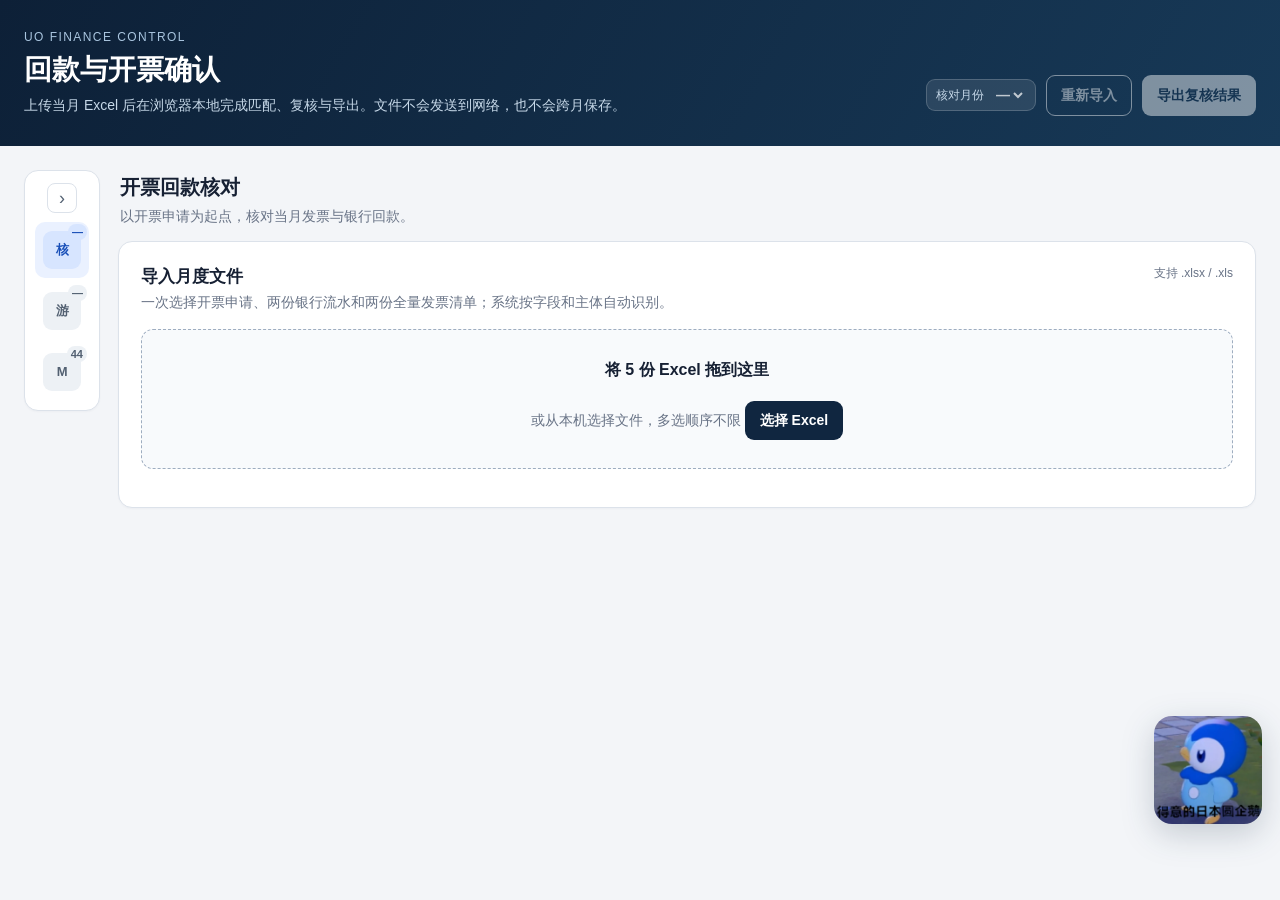
==== commit 20360cbd: "Remove manual note column and clarify unmatched invoice reasons" ====
--- a/index.html
+++ b/index.html
@@ -35,7 +35,7 @@
     .tabview{display:none}.tabview.active{display:block}.table-wrap{overflow:auto;max-height:690px}.data-table{width:100%;border-collapse:separate;border-spacing:0;min-width:1120px}.data-table th{position:sticky;top:0;z-index:2;background:#f7f9fb;color:#506074;text-align:left;font-size:12px;font-weight:700;padding:10px 11px;border-bottom:1px solid var(--line-strong);white-space:nowrap}.data-table td{padding:11px;border-bottom:1px solid #e8ecf1;vertical-align:top}.data-table tr:hover>td{background:#fafcff}.data-table td.num{text-align:right;font-variant-numeric:tabular-nums;white-space:nowrap}.data-table th:nth-child(2),.data-table td:nth-child(2){min-width:92px;white-space:nowrap}.data-table th:nth-child(3),.data-table td:nth-child(3){min-width:68px;white-space:nowrap}.data-table th:nth-child(5),.data-table td:nth-child(5){min-width:82px;white-space:nowrap}.data-table .company{min-width:235px}.data-table .actions{white-space:nowrap}
     .expand-btn{width:26px;height:26px;border:1px solid var(--line);background:#fff;border-radius:7px;color:var(--muted)}.expand-btn.open{transform:rotate(90deg)}
     .status{border:0;border-radius:99px;padding:5px 9px;font-weight:700;font-size:12px;outline:none;max-width:132px}.status.ok{color:var(--green);background:var(--green-bg)}.status.wait{color:var(--amber);background:var(--amber-bg)}.status.risk{color:var(--red);background:var(--red-bg)}.status.muted{color:var(--slate);background:var(--slate-bg)}
-    .note-input{width:155px;border:1px solid var(--line);border-radius:7px;padding:6px 8px}.invoice-amount{font-weight:650}.tax-summary{font-size:11px;font-weight:500;color:var(--muted);line-height:1.35;margin-top:2px}.tax-summary.incomplete{color:var(--amber)}.detail-row td{padding:0;background:#f7f9fc!important}.details{padding:16px 18px 20px}.details-grid{display:grid;grid-template-columns:1fr 1.3fr 1.3fr;gap:12px}.detail-card{background:#fff;border:1px solid var(--line);border-radius:10px;overflow:hidden}.detail-card h4{font-size:13px;margin:0;padding:10px 12px;background:#f2f5f8;border-bottom:1px solid var(--line)}.detail-list{max-height:260px;overflow:auto}.detail-item{padding:9px 11px;border-bottom:1px solid #edf0f4;display:grid;grid-template-columns:22px 1fr auto;gap:7px;align-items:start}.detail-item:last-child{border:0}.detail-item .meta{font-size:12px;color:var(--muted)}.detail-item .amt{font-weight:700;font-variant-numeric:tabular-nums}.source-amount{text-align:right;white-space:nowrap}.source-amount .tax-line{display:block;margin-top:2px;color:var(--muted);font-size:11px;font-weight:500;line-height:1.35}.detail-foot{padding:10px 11px;border-top:1px solid var(--line);display:flex;align-items:center;justify-content:space-between;gap:8px;background:#fbfcfd}.delta{font-size:12px;color:var(--muted)}
+    .invoice-amount{font-weight:650}.tax-summary{font-size:11px;font-weight:500;color:var(--muted);line-height:1.35;margin-top:2px}.tax-summary.incomplete{color:var(--amber)}.detail-row td{padding:0;background:#f7f9fc!important}.details{padding:16px 18px 20px}.details-grid{display:grid;grid-template-columns:1fr 1.3fr 1.3fr;gap:12px}.detail-card{background:#fff;border:1px solid var(--line);border-radius:10px;overflow:hidden}.detail-card h4{font-size:13px;margin:0;padding:10px 12px;background:#f2f5f8;border-bottom:1px solid var(--line)}.detail-list{max-height:260px;overflow:auto}.detail-item{padding:9px 11px;border-bottom:1px solid #edf0f4;display:grid;grid-template-columns:22px 1fr auto;gap:7px;align-items:start}.detail-item:last-child{border:0}.detail-item .meta{font-size:12px;color:var(--muted)}.detail-item .amt{font-weight:700;font-variant-numeric:tabular-nums}.source-amount{text-align:right;white-space:nowrap}.source-amount .tax-line{display:block;margin-top:2px;color:var(--muted);font-size:11px;font-weight:500;line-height:1.35}.detail-foot{padding:10px 11px;border-top:1px solid var(--line);display:flex;align-items:center;justify-content:space-between;gap:8px;background:#fbfcfd}.delta{font-size:12px;color:var(--muted)}
     .sub-toolbar{padding:14px 16px;border-bottom:1px solid var(--line);display:flex;flex-wrap:wrap;gap:10px;align-items:center;background:#fff}.sub-toolbar input,.sub-toolbar select{border:1px solid var(--line-strong);background:#fff;border-radius:8px;padding:8px 10px;min-width:130px;outline:none}.sub-toolbar input:focus,.sub-toolbar select:focus{border-color:var(--blue);box-shadow:0 0 0 3px rgba(36,99,235,.1)}.sub-toolbar .grow{flex:1;min-width:210px}
     .indie-summary{display:grid;grid-template-columns:repeat(auto-fit,minmax(210px,1fr));gap:10px;padding:16px;background:#f7f9fb;border-bottom:1px solid var(--line)}.mini-kpi{background:#fff;border:1px solid var(--line);border-radius:10px;padding:12px 14px}.mini-kpi .label{font-size:12px;color:var(--muted)}.mini-kpi .value{font-size:19px;font-weight:760;margin-top:3px;font-variant-numeric:tabular-nums}.mini-kpi .sub{font-size:12px;color:var(--muted);margin-top:2px}
     .badge{display:inline-block;border-radius:99px;padding:4px 8px;font-size:12px;font-weight:700;white-space:nowrap}.badge.ok{color:var(--green);background:var(--green-bg)}.badge.wait{color:var(--amber);background:var(--amber-bg)}.badge.risk{color:var(--red);background:var(--red-bg)}.badge.muted{color:var(--slate);background:var(--slate-bg)}
@@ -119,7 +119,7 @@
                 <input id="filterSearch" class="grow" type="search" placeholder="搜索公司名称或渠道">
                 <span id="resultCount" class="result-count"></span>
               </div>
-              <div id="tab-results" class="tabview active"><div class="table-wrap"><table class="data-table"><thead><tr><th></th><th>主体</th><th>渠道</th><th class="company">公司名称</th><th>账期</th><th style="text-align:right">申请金额</th><th>开票状态</th><th style="text-align:right">本月发票</th><th>回款状态</th><th style="text-align:right">本月回款</th><th>人工备注</th></tr></thead><tbody id="resultBody"></tbody></table></div></div>
+              <div id="tab-results" class="tabview active"><div class="table-wrap"><table class="data-table"><thead><tr><th></th><th>主体</th><th>渠道</th><th class="company">公司名称</th><th>账期</th><th style="text-align:right">申请金额</th><th>开票状态</th><th style="text-align:right">本月发票</th><th>回款状态</th><th style="text-align:right">本月回款</th></tr></thead><tbody id="resultBody"></tbody></table></div></div>
               <div id="tab-banks" class="tabview"><div class="table-wrap"><table class="data-table"><thead><tr><th>主体</th><th>交易日期</th><th class="company">对方账号名称</th><th>货币</th><th style="text-align:right">收入金额</th><th>来源文件</th><th>工作表/行</th></tr></thead><tbody id="bankBody"></tbody></table></div></div>
               <div id="tab-invoices" class="tabview"><div class="table-wrap"><table class="data-table"><thead><tr><th>主体</th><th>开票日期</th><th class="company">购买方名称</th><th style="text-align:right">价税合计</th><th style="text-align:right">税额</th><th>发票状态</th><th>正数发票</th><th>未匹配原因</th><th>来源文件</th></tr></thead><tbody id="invoiceBody"></tbody></table></div></div>
             </section>
@@ -218,6 +218,7 @@
 t.sheetStubs=true}if(t.type=="array"){t.type="binary";var a=xk(e,t);t.type="array";return R(a)}var n=0;if(t.sheet){if(typeof t.sheet=="number")n=t.sheet;else n=e.SheetNames.indexOf(t.sheet);if(!e.SheetNames[n])throw new Error("Sheet not found: "+t.sheet+" : "+typeof t.sheet)}switch(t.bookType||"xlsb"){case"xml":;case"xlml":return Ek(Ug(e,t),t);case"slk":;case"sylk":return Ek(Ql.from_sheet(e.Sheets[e.SheetNames[n]],t,e),t);case"htm":;case"html":return Ek(Sb(e.Sheets[e.SheetNames[n]],t),t);case"txt":return Ck(Uk(e.Sheets[e.SheetNames[n]],t),t);case"csv":return Ek(Mk(e.Sheets[e.SheetNames[n]],t),t,"\ufeff");case"dif":return Ek(eo.from_sheet(e.Sheets[e.SheetNames[n]],t),t);case"dbf":return _k(ql.from_sheet(e.Sheets[e.SheetNames[n]],t),t);case"prn":return Ek(to.from_sheet(e.Sheets[e.SheetNames[n]],t),t);case"rtf":return Ek(Ko(e.Sheets[e.SheetNames[n]],t),t);case"eth":return Ek(ro.from_sheet(e.Sheets[e.SheetNames[n]],t),t);case"fods":return Ek(Hb(e,t),t);case"wk1":return _k(no.sheet_to_wk1(e.Sheets[e.SheetNames[n]],t),t);case"wk3":return _k(no.book_to_wk3(e,t),t);case"biff2":if(!t.biff)t.biff=2;case"biff3":if(!t.biff)t.biff=3;case"biff4":if(!t.biff)t.biff=4;return _k(kb(e,t),t);case"biff5":if(!t.biff)t.biff=5;case"biff8":;case"xla":;case"xls":if(!t.biff)t.biff=8;return yk(e,t);case"xlsx":;case"xlsm":;case"xlam":;case"xlsb":;case"numbers":;case"ods":return kk(e,t);default:throw new Error("Unrecognized bookType |"+t.bookType+"|");}}function Ok(e){if(e.bookType)return;var r={xls:"biff8",htm:"html",slk:"sylk",socialcalc:"eth",Sh33tJS:"WTF"};var t=e.file.slice(e.file.lastIndexOf(".")).toLowerCase();if(t.match(/^\.[a-z]+$/))e.bookType=t.slice(1);e.bookType=r[e.bookType]||e.bookType}function Ik(e,r,t){var a=t||{};a.type="file";a.file=r;Ok(a);return xk(e,a)}function Rk(e,r,t){var a=t||{};a.type="file";a.file=r;Ok(a);return Sk(e,a)}function Nk(e,r,t,a){var n=t||{};n.type="file";n.file=e;Ok(n);n.type="buffer";var i=a;if(!(i instanceof Function))i=t;return er.writeFile(e,xk(r,n),i)}function Fk(e,r,t,a,n,i,s){var f=Wa(t);var l=s.defval,o=s.raw||!Object.prototype.hasOwnProperty.call(s,"raw");var c=true,h=e["!data"]!=null;var u=n===1?[]:{};if(n!==1){if(Object.defineProperty)try{Object.defineProperty(u,"__rowNum__",{value:t,enumerable:false})}catch(d){u.__rowNum__=t}else u.__rowNum__=t}if(!h||e["!data"][t])for(var v=r.s.c;v<=r.e.c;++v){var p=h?(e["!data"][t]||[])[v]:e[a[v]+f];if(p==null||p.t===undefined){if(l===undefined)continue;if(i[v]!=null){u[i[v]]=l}continue}var m=p.v;switch(p.t){case"z":if(m==null)break;continue;case"e":m=m==0?null:void 0;break;case"s":;case"b":;case"n":if(!p.z||!Le(p.z))break;m=vr(m);if(typeof m=="number")break;case"d":if(!(s&&(s.UTC||s.raw===false)))m=Fr(new Date(m));break;default:throw new Error("unrecognized type "+p.t);}if(i[v]!=null){if(m==null){if(p.t=="e"&&m===null)u[i[v]]=null;else if(l!==undefined)u[i[v]]=l;else if(o&&m===null)u[i[v]]=null;else continue}else{u[i[v]]=(p.t==="n"&&typeof s.rawNumbers==="boolean"?s.rawNumbers:o)?m:tn(p,m,s)}if(m!=null)c=false}}return{row:u,isempty:c}}function Dk(e,r){if(e==null||e["!ref"]==null)return[];var t={t:"n",v:0},a=0,n=1,i=[],s=0,f="";var l={s:{r:0,c:0},e:{r:0,c:0}};var o=r||{};var c=o.range!=null?o.range:e["!ref"];if(o.header===1)a=1;else if(o.header==="A")a=2;else if(Array.isArray(o.header))a=3;else if(o.header==null)a=0;switch(typeof c){case"string":l=en(c);break;case"number":l=en(e["!ref"]);l.s.r=c;break;default:l=c;}if(a>0)n=0;var h=Wa(l.s.r);var u=[];var d=[];var v=0,p=0;var m=e["!data"]!=null;var g=l.s.r,b=0;var w={};if(m&&!e["!data"][g])e["!data"][g]=[];var k=o.skipHidden&&e["!cols"]||[];var A=o.skipHidden&&e["!rows"]||[];for(b=l.s.c;b<=l.e.c;++b){if((k[b]||{}).hidden)continue;u[b]=$a(b);t=m?e["!data"][g][b]:e[u[b]+h];switch(a){case 1:i[b]=b-l.s.c;break;case 2:i[b]=u[b];break;case 3:i[b]=o.header[b-l.s.c];break;default:if(t==null)t={w:"__EMPTY",t:"s"};f=s=tn(t,null,o);p=w[s]||0;if(!p)w[s]=1;else{do{f=s+"_"+p++}while(w[f]);w[s]=p;w[f]=1}i[b]=f;}}for(g=l.s.r+n;g<=l.e.r;++g){if((A[g]||{}).hidden)continue;var T=Fk(e,l,g,u,a,i,o);if(T.isempty===false||(a===1?o.blankrows!==false:!!o.blankrows))d[v++]=T.row}d.length=v;return d}var Pk=/"/g;function Lk(e,r,t,a,n,i,s,f,l){var o=true;var c=[],h="",u=Wa(t);var d=e["!data"]!=null;var v=d&&e["!data"][t]||[];for(var p=r.s.c;p<=r.e.c;++p){if(!a[p])continue;var m=d?v[p]:e[a[p]+u];if(m==null)h="";else if(m.v!=null){o=false;h=""+(l.rawNumbers&&m.t=="n"?m.v:tn(m,null,l));for(var g=0,b=0;g!==h.length;++g)if((b=h.charCodeAt(g))===n||b===i||b===34||l.forceQuotes){h='"'+h.replace(Pk,'""')+'"';break}if(h=="ID"&&f==0&&c.length==0)h='"ID"'}else if(m.f!=null&&!m.F){o=false;h="="+m.f;if(h.indexOf(",")>=0)h='"'+h.replace(Pk,'""')+'"'}else h="";c.push(h)}if(l.strip)while(c[c.length-1]==="")--c.length;if(l.blankrows===false&&o)return null;return c.join(s)}function Mk(e,r){var t=[];var a=r==null?{}:r;if(e==null||e["!ref"]==null)return"";var n=en(e["!ref"]);var i=a.FS!==undefined?a.FS:",",s=i.charCodeAt(0);var f=a.RS!==undefined?a.RS:"\n",l=f.charCodeAt(0);var o="",c=[];var h=a.skipHidden&&e["!cols"]||[];var u=a.skipHidden&&e["!rows"]||[];for(var d=n.s.c;d<=n.e.c;++d)if(!(h[d]||{}).hidden)c[d]=$a(d);var v=0;for(var p=n.s.r;p<=n.e.r;++p){if((u[p]||{}).hidden)continue;o=Lk(e,n,p,c,s,l,i,v,a);if(o==null){continue}if(o||a.blankrows!==false)t.push((v++?f:"")+o)}return t.join("")}function Uk(e,r){if(!r)r={};r.FS="\t";r.RS="\n";var t=Mk(e,r);if(typeof a=="undefined"||r.type=="string")return t;var n=a.utils.encode(1200,t,"str");return String.fromCharCode(255)+String.fromCharCode(254)+n}function Bk(e,r){var t="",a,n="";if(e==null||e["!ref"]==null)return[];var i=en(e["!ref"]),s="",f=[],l;var o=[];var c=e["!data"]!=null;for(l=i.s.c;l<=i.e.c;++l)f[l]=$a(l);for(var h=i.s.r;h<=i.e.r;++h){s=Wa(h);for(l=i.s.c;l<=i.e.c;++l){t=f[l]+s;a=c?(e["!data"][h]||[])[l]:e[t];n="";if(a===undefined)continue;else if(a.F!=null){t=a.F;if(!a.f)continue;n=a.f;if(t.indexOf(":")==-1)t=t+":"+t}if(a.f!=null)n=a.f;else if(r&&r.values===false)continue;else if(a.t=="z")continue;else if(a.t=="n"&&a.v!=null)n=""+a.v;else if(a.t=="b")n=a.v?"TRUE":"FALSE";else if(a.w!==undefined)n="'"+a.w;else if(a.v===undefined)continue;else if(a.t=="s")n="'"+a.v;else n=""+a.v;o[o.length]=t+"="+n}}return o}function Wk(e,r,t){var a=t||{};var n=e?e["!data"]!=null:a.dense;if(b!=null&&n==null)n=b;var i=+!a.skipHeader;var s=e||{};if(!e&&n)s["!data"]=[];var f=0,l=0;if(s&&a.origin!=null){if(typeof a.origin=="number")f=a.origin;else{var o=typeof a.origin=="string"?Ka(a.origin):a.origin;f=o.r;l=o.c}}var c={s:{c:0,r:0},e:{c:l,r:f+r.length-1+i}};if(s["!ref"]){var h=en(s["!ref"]);c.e.c=Math.max(c.e.c,h.e.c);c.e.r=Math.max(c.e.r,h.e.r);if(f==-1){f=h.e.r+1;c.e.r=f+r.length-1+i}}else{if(f==-1){f=0;c.e.r=r.length-1+i}}var u=a.header||[],d=0;var v=[];r.forEach(function(e,r){if(n&&!s["!data"][f+r+i])s["!data"][f+r+i]=[];if(n)v=s["!data"][f+r+i];ir(e).forEach(function(t){if((d=u.indexOf(t))==-1)u[d=u.length]=t;var o=e[t];var c="z";var h="";var p=n?"":$a(l+d)+Wa(f+r+i);var m=n?v[l+d]:s[p];if(o&&typeof o==="object"&&!(o instanceof Date)){if(n)v[l+d]=o;else s[p]=o}else{if(typeof o=="number")c="n";else if(typeof o=="boolean")c="b";else if(typeof o=="string")c="s";else if(o instanceof Date){c="d";if(!a.UTC)o=Dr(o);if(!a.cellDates){c="n";o=dr(o)}h=m!=null&&m.z&&Le(m.z)?m.z:a.dateNF||q[14]}else if(o===null&&a.nullError){c="e";o=0}if(!m){if(!n)s[p]=m={t:c,v:o};else v[l+d]=m={t:c,v:o}}else{m.t=c;m.v=o;delete m.w;delete m.R;if(h)m.z=h}if(h)m.z=h}})});c.e.c=Math.max(c.e.c,l+u.length-1);var p=Wa(f);if(n&&!s["!data"][f])s["!data"][f]=[];if(i)for(d=0;d<u.length;++d){if(n)s["!data"][f][d+l]={t:"s",v:u[d]};else s[$a(d+l)+p]={t:"s",v:u[d]}}s["!ref"]=Ja(c);return s}function zk(e,r){return Wk(null,e,r)}function Hk(e,r,t){if(typeof r=="string"){if(e["!data"]!=null){var a=Ka(r);if(!e["!data"][a.r])e["!data"][a.r]=[];return e["!data"][a.r][a.c]||(e["!data"][a.r][a.c]={t:"z"})}return e[r]||(e[r]={t:"z"})}if(typeof r!="number")return Hk(e,Ya(r));return Hk(e,$a(t||0)+Wa(r))}function Vk(e,r){if(typeof r=="number"){if(r>=0&&e.SheetNames.length>r)return r;throw new Error("Cannot find sheet # "+r)}else if(typeof r=="string"){var t=e.SheetNames.indexOf(r);if(t>-1)return t;throw new Error("Cannot find sheet name |"+r+"|")}else throw new Error("Cannot find sheet |"+r+"|")}function $k(e,r){var t={SheetNames:[],Sheets:{}};if(e)Xk(t,e,r||"Sheet1");return t}function Xk(e,r,t,a){var n=1;if(!t)for(;n<=65535;++n,t=undefined)if(e.SheetNames.indexOf(t="Sheet"+n)==-1)break;if(!t||e.SheetNames.length>=65535)throw new Error("Too many worksheets");if(a&&e.SheetNames.indexOf(t)>=0&&t.length<32){var i=t.match(/\d+$/);n=i&&+i[0]||0;var s=i&&t.slice(0,i.index)||t;for(++n;n<=65535;++n)if(e.SheetNames.indexOf(t=s+n)==-1)break}Fm(t);if(e.SheetNames.indexOf(t)>=0)throw new Error("Worksheet with name |"+t+"| already exists!");e.SheetNames.push(t);e.Sheets[t]=r;return t}function Gk(e,r,t){if(!e.Workbook)e.Workbook={};if(!e.Workbook.Sheets)e.Workbook.Sheets=[];var a=Vk(e,r);if(!e.Workbook.Sheets[a])e.Workbook.Sheets[a]={};switch(t){case 0:;case 1:;case 2:break;default:throw new Error("Bad sheet visibility setting "+t);}e.Workbook.Sheets[a].Hidden=t}function jk(e,r){e.z=r;return e}function Kk(e,r,t){if(!r){delete e.l}else{e.l={Target:r};if(t)e.l.Tooltip=t}return e}function Yk(e,r,t){return Kk(e,"#"+r,t)}function Zk(e,r,t){if(!e.c)e.c=[];e.c.push({t:r,a:t||"SheetJS"})}function Jk(e,r,t,a){var n=typeof r!="string"?r:en(r);var i=typeof r=="string"?r:Ja(r);for(var s=n.s.r;s<=n.e.r;++s)for(var f=n.s.c;f<=n.e.c;++f){var l=Hk(e,s,f);l.t="n";l.F=i;delete l.v;if(s==n.s.r&&f==n.s.c){l.f=t;if(a)l.D=true}}var o=Za(e["!ref"]);if(o.s.r>n.s.r)o.s.r=n.s.r;if(o.s.c>n.s.c)o.s.c=n.s.c;if(o.e.r<n.e.r)o.e.r=n.e.r;if(o.e.c<n.e.c)o.e.c=n.e.c;e["!ref"]=Ja(o);return e}var qk={encode_col:$a,encode_row:Wa,encode_cell:Ya,encode_range:Ja,decode_col:Va,decode_row:Ba,split_cell:ja,decode_cell:Ka,decode_range:Za,format_cell:tn,sheet_new:nn,sheet_add_aoa:sn,sheet_add_json:Wk,sheet_add_dom:xb,aoa_to_sheet:fn,json_to_sheet:zk,table_to_sheet:Ob,table_to_book:Ib,sheet_to_csv:Mk,sheet_to_txt:Uk,sheet_to_json:Dk,sheet_to_html:Sb,sheet_to_formulae:Bk,sheet_to_row_object_array:Dk,sheet_get_cell:Hk,book_new:$k,book_append_sheet:Xk,book_set_sheet_visibility:Gk,cell_set_number_format:jk,cell_set_hyperlink:Kk,cell_set_internal_link:Yk,cell_add_comment:Zk,sheet_set_array_formula:Jk,consts:{SHEET_VISIBLE:0,SHEET_HIDDEN:1,SHEET_VERY_HIDDEN:2}};var Qk;function eA(e){Qk=e}function rA(e,r){var t=Qk();var a=r==null?{}:r;if(e==null||e["!ref"]==null){t.push(null);return t}var n=en(e["!ref"]);var i=a.FS!==undefined?a.FS:",",s=i.charCodeAt(0);var f=a.RS!==undefined?a.RS:"\n",l=f.charCodeAt(0);var o="",c=[];var h=a.skipHidden&&e["!cols"]||[];var u=a.skipHidden&&e["!rows"]||[];for(var d=n.s.c;d<=n.e.c;++d)if(!(h[d]||{}).hidden)c[d]=$a(d);var v=n.s.r;var p=false,m=0;t._read=function(){if(!p){p=true;return t.push("\ufeff")}while(v<=n.e.r){++v;if((u[v-1]||{}).hidden)continue;o=Lk(e,n,v-1,c,s,l,i,m,a);if(o!=null){if(o||a.blankrows!==false)return t.push((m++?f:"")+o)}}return t.push(null)};return t}function tA(e,r){var t=Qk();var a=r||{};var n=a.header!=null?a.header:yb;var i=a.footer!=null?a.footer:Eb;t.push(n);var s=Za(e["!ref"]);t.push(_b(e,s,a));var f=s.s.r;var l=false;t._read=function(){if(f>s.e.r){if(!l){l=true;t.push("</table>"+i)}return t.push(null)}while(f<=s.e.r){t.push(Tb(e,s,f,a));++f;break}};return t}function aA(e,r){var t=Qk({objectMode:true});if(e==null||e["!ref"]==null){t.push(null);return t}var a={t:"n",v:0},n=0,i=1,s=[],f=0,l="";var o={s:{r:0,c:0},e:{r:0,c:0}};var c=r||{};var h=c.range!=null?c.range:e["!ref"];if(c.header===1)n=1;else if(c.header==="A")n=2;else if(Array.isArray(c.header))n=3;switch(typeof h){case"string":o=en(h);break;case"number":o=en(e["!ref"]);o.s.r=h;break;default:o=h;}if(n>0)i=0;var u=Wa(o.s.r);var d=[];var v=0;var p=e["!data"]!=null;var m=o.s.r,g=0;var b={};if(p&&!e["!data"][m])e["!data"][m]=[];var w=c.skipHidden&&e["!cols"]||[];var k=c.skipHidden&&e["!rows"]||[];for(g=o.s.c;g<=o.e.c;++g){if((w[g]||{}).hidden)continue;d[g]=$a(g);a=p?e["!data"][m][g]:e[d[g]+u];switch(n){case 1:s[g]=g-o.s.c;break;case 2:s[g]=d[g];break;case 3:s[g]=c.header[g-o.s.c];break;default:if(a==null)a={w:"__EMPTY",t:"s"};l=f=tn(a,null,c);v=b[f]||0;if(!v)b[f]=1;else{do{l=f+"_"+v++}while(b[l]);b[f]=v;b[l]=1}s[g]=l;}}m=o.s.r+i;t._read=function(){while(m<=o.e.r){if((k[m-1]||{}).hidden)continue;var r=Fk(e,o,m,d,n,s,c);++m;if(r.isempty===false||(n===1?c.blankrows!==false:!!c.blankrows)){t.push(r.row);return}}return t.push(null)};return t}function nA(e,r){var t=Qk();var a=r==null?{}:r;var n=+a.stride||10;if(!e.SSF)e.SSF=Ar(q);if(e.SSF){$e();Ve(e.SSF);a.revssf=lr(e.SSF);a.revssf[e.SSF[65535]]=0;a.ssf=e.SSF;a.cellXfs=[];Tv(a.cellXfs,{},{revssf:{General:0}})}e.SheetNames.forEach(function(r){var t=e.Sheets[r];if(!t||!t["!ref"])return;var n=Za(t["!ref"]);var i=t["!data"]!=null;var s=i?t["!data"]:[];var f={r:0,c:0};for(var l=n.s.r;l<=n.e.r;++l){f.r=l;if(i&&!s[l])continue;for(var o=n.s.c;o<=n.e.c;++o){f.c=o;var c=i?s[l][o]:t[$a(o)+Wa(l)];if(!c)continue;if(c.t=="d"&&c.z==null){c=Ar(c);c.z=q[14]}void Tv(a.cellXfs,c,a)}}});var i=xg(e,a);var s=0,f=0,l=e.Sheets[e.SheetNames[f]],o=en(l),c=-1,h=false;var u=[],d=0,v=false,p=[],m={r:0,c:0};t._read=function(){switch(s){case 0:{s=1;t.push(at);t.push("<Workbook"+Ut({xmlns:Gt.ss,"xmlns:o":Gt.o,"xmlns:x":Gt.x,"xmlns:ss":Gt.ss,"xmlns:dt":Gt.dt,"xmlns:html":Gt.html})+">")}break;case 1:{s=2;t.push(_g(e,a));t.push(Sg(e,a))}break;case 2:{s=3;t.push(i);t.push(Ig(e,a))}break;case 3:{h=false;if(f>=e.SheetNames.length){s=-1;t.push("");break}t.push("<Worksheet"+Ut({"ss:Name":bt(e.SheetNames[f])})+">");l=e.Sheets[e.SheetNames[f]];if(!l){t.push("</Worksheet>");return void++f}var r=Rg(l,a,f,e);if(r.length)t.push("<Names>"+r+"</Names>");if(!l["!ref"])return s=5;o=en(l["!ref"]);c=o.s.r;s=4}break;case 4:{if(c<0||c>o.e.r){if(h)t.push("</Table>");return void(s=5)}if(c<=o.s.r){if(l["!cols"])l["!cols"].forEach(function(e,r){oc(e);var a=!!e.width;var n=kv(r,e);var i={"ss:Index":r+1};if(a)i["ss:Width"]=nc(n.width);if(e.hidden)i["ss:Hidden"]="1";if(!h){h=true;t.push("<Table>")}t.push(Bt("Column",null,i))});v=l["!data"]!=null;if(v)p=l["!data"];m.r=m.c=0}for(var g=0;c<=o.e.r&&g<n;++c,++g){var b=[Pg(c,(l["!rows"]||[])[c])];m.r=c;if(!(v&&!p[c]))for(var w=o.s.c;w<=o.e.c;++w){m.c=w;var k=false;for(d=0;d!=u.length;++d){if(u[d].s.c>w)continue;if(u[d].s.r>c)continue;if(u[d].e.c<w)continue;if(u[d].e.r<c)continue;if(u[d].s.c!=w||u[d].s.r!=c)k=true;break}if(k)continue;var A=$a(w)+Wa(c),T=v?p[c][w]:l[A];b.push(Dg(T,A,l,a,f,e,m))}b.push("</Row>");if(!h){h=true;t.push("<Table>")}t.push(b.join(""))}}break;case 5:{t.push(Ng(l,a,f,e));if(l&&l["!autofilter"])t.push('<AutoFilter x:Range="'+nu(qa(l["!autofilter"].ref),{r:0,c:0})+'" xmlns="urn:schemas-microsoft-com:office:excel"></AutoFilter>');t.push("</Worksheet>");f++;c=-1;return void(s=3)};case-1:{s=-2;t.push("</Workbook>")}break;case-2:t.push(null);break;}};return t}var iA={to_json:aA,to_html:tA,to_csv:rA,to_xlml:nA,set_readable:eA};if(typeof Kg!=="undefined")e.parse_xlscfb=Kg;e.parse_zip=nk;e.read=mk;e.readFile=gk;e.readFileSync=gk;e.write=xk;e.writeFile=Ik;e.writeFileSync=Ik;e.writeFileAsync=Nk;e.utils=qk;e.writeXLSX=Sk;e.writeFileXLSX=Rk;e.set_fs=rr;e.set_cptable=g;e.SSF=Xe;if(typeof iA!=="undefined")e.stream=iA;if(typeof Qe!=="undefined")e.CFB=Qe;if(typeof require!=="undefined"){var sA=undefined;if((sA||{}).Readable)eA(sA.Readable);try{er=undefined}catch(au){}}}if(typeof exports!=="undefined")make_xlsx_lib(exports);else if(typeof module!=="undefined"&&module.exports)make_xlsx_lib(module.exports);else if(typeof define==="function"&&define.amd)define("xlsx",function(){if(!XLSX.version)make_xlsx_lib(XLSX);return XLSX});else make_xlsx_lib(XLSX);if(typeof window!=="undefined"&&!window.XLSX)try{window.XLSX=XLSX}catch(e){}
 
   </script>
+  <script src="assets/exceljs.min.js"></script>
   <script>
   (() => {
     'use strict';
@@ -510,11 +511,19 @@
       state.results=results.filter(r=>r.bank.systemStatus!=='本月未匹配'||r.invoice.systemStatus!=='本月未匹配');
       addCheckOnce('ok',`核对月份：${state.month}`,`本月收入流水 ${banks.length} 行，发票 ${invoices.length} 行，关联 Mapping ${state.results.length} 组。`);
     }
-    function overrideFor(id){ return state.overrides[id]||(state.overrides[id]={note:'',bank:{status:'',selected:null},invoice:{status:'',selected:null}}); }
+    function overrideFor(id){ return state.overrides[id]||(state.overrides[id]={bank:{status:'',selected:null},invoice:{status:'',selected:null}}); }
     function finalSide(result,type){ const base=result[type], ov=overrideFor(result.id)[type], ids=ov.selected===null?base.matchedIds:ov.selected; const source=type==='bank'?state.banks:state.invoices; const selected=ids.map(id=>source.find(x=>x.id===id)).filter(Boolean), amount=sum(selected.map(x=>x.amount)); const taxed=type==='invoice'?selected.filter(x=>Number.isFinite(x.taxAmount)):[]; return {status:ov.status||base.systemStatus,ids,amount,matchType:ov.status||ov.selected!==null?'人工复核/覆盖':base.matchType,taxAmount:sum(taxed.map(x=>x.taxAmount)),taxKnownCount:taxed.length,sourceCount:selected.length}; }
     function matchedSourceIds(type){ const set=new Set(); state.results.forEach(r=>{const f=finalSide(r,type); if(f.status.startsWith('已')||f.status==='部分匹配') f.ids.forEach(id=>set.add(id));}); return set; }
     function sourceInUoScope(source){ return activeMappingRows().some(r=>r.entity===source.entity&&r.companyKey===source.companyKey); }
     function unmatched(type){ const rows=(type==='bank'?state.banks:state.invoices).filter(r=>r.month===state.month&&sourceInUoScope(r)), matched=matchedSourceIds(type); return rows.filter(r=>!matched.has(r.id)); }
+    function unmatchedInvoiceReason(x){
+      if(x.reason) return x.reason;
+      const groups=groupsForMonth().filter(g=>g.entity===x.entity&&g.companyKey===x.companyKey);
+      if(!groups.length) return '当月开票申请中没有该公司的申请';
+      const results=state.results.filter(r=>r.entity===x.entity&&r.companyKey===x.companyKey);
+      if(results.length&&results.every(r=>finalSide(r,'invoice').status==='已开票')) return '该公司的申请已由其他发票匹配完成，本张未被使用';
+      return '有对应申请，但发票金额与申请金额不一致';
+    }
     function indieRuleSharedWithUo(rule){
       if(UO_RULES.some(r=>r.active!==false&&r.entity===rule.entity&&r.strictKey===rule.strictKey)) return true;
       return activeMappingRows().some(r=>r.entity===rule.entity&&strictCompanyKey(r.company)===rule.strictKey);
@@ -641,17 +650,17 @@
     function renderResults(){
       const rows=currentFiltered(); $('#resultCount').textContent=`显示 ${rows.length} / ${state.results.length} 组`; $('#countResults').textContent=state.results.length;
       renderKpis(rows);
-      if(!rows.length){els.resultBody.innerHTML='<tr><td colspan="11"><div class="empty"><strong>没有符合条件的记录</strong>调整筛选条件，或在异常页查看未匹配来源。</div></td></tr>';return}
-      els.resultBody.innerHTML=rows.map(r=>{ const inv=finalSide(r,'invoice'),bank=finalSide(r,'bank'),open=state.expanded.has(r.id),ov=overrideFor(r.id),taxMissing=inv.sourceCount>inv.taxKnownCount; const invoiceAmount=inv.amount?`<div class="invoice-amount">¥ ${money(inv.amount)}</div>${inv.taxKnownCount?`<div class="tax-summary ${taxMissing?'incomplete':''}">税额 ¥ ${money(inv.taxAmount)} · ${inv.sourceCount} 张${taxMissing?' · 部分缺失':''}</div>`:`<div class="tax-summary">${inv.sourceCount} 张 · 税额未提供</div>`}`:'—'; return `<tr data-row="${r.id}"><td><button class="expand-btn ${open?'open':''}" data-action="expand" data-id="${r.id}" aria-label="展开来源">›</button></td><td>${esc(r.entity)}</td><td><strong>${esc(r.channel)}</strong></td><td class="company">${esc(r.company)}${r.items.length>1?`<div style="font-size:11px;color:var(--muted)">${r.items.length} 条申请已汇总</div>`:''}</td><td>${esc(r.period)}</td><td class="num">¥ ${money(r.amount)}</td><td><select class="status ${statusClass(inv.status)}" data-action="status" data-side="invoice" data-id="${r.id}">${statusOptions('invoice',inv.status)}</select></td><td class="num">${invoiceAmount}</td><td><select class="status ${statusClass(bank.status)}" data-action="status" data-side="bank" data-id="${r.id}">${statusOptions('bank',bank.status)}</select></td><td class="num">${bank.amount?'¥ '+money(bank.amount):'—'}</td><td><input class="note-input" data-action="note" data-id="${r.id}" value="${esc(ov.note)}" placeholder="可填写复核说明"></td></tr>${open?detailRow(r):''}`; }).join('');
-    }
-    function detailRow(r){ return `<tr class="detail-row"><td colspan="11"><div class="details"><div class="details-grid">${applicationCard(r)}${sourceCard(r,'invoice')}${sourceCard(r,'bank')}</div></div></td></tr>`; }
+      if(!rows.length){els.resultBody.innerHTML='<tr><td colspan="10"><div class="empty"><strong>没有符合条件的记录</strong>调整筛选条件，或在异常页查看未匹配来源。</div></td></tr>';return}
+      els.resultBody.innerHTML=rows.map(r=>{ const inv=finalSide(r,'invoice'),bank=finalSide(r,'bank'),open=state.expanded.has(r.id),taxMissing=inv.sourceCount>inv.taxKnownCount; const invoiceAmount=inv.amount?`<div class="invoice-amount">¥ ${money(inv.amount)}</div>${inv.taxKnownCount?`<div class="tax-summary ${taxMissing?'incomplete':''}">税额 ¥ ${money(inv.taxAmount)} · ${inv.sourceCount} 张${taxMissing?' · 部分缺失':''}</div>`:`<div class="tax-summary">${inv.sourceCount} 张 · 税额未提供</div>`}`:'—'; return `<tr data-row="${r.id}"><td><button class="expand-btn ${open?'open':''}" data-action="expand" data-id="${r.id}" aria-label="展开来源">›</button></td><td>${esc(r.entity)}</td><td><strong>${esc(r.channel)}</strong></td><td class="company">${esc(r.company)}${r.items.length>1?`<div style="font-size:11px;color:var(--muted)">${r.items.length} 条申请已汇总</div>`:''}</td><td>${esc(r.period)}</td><td class="num">¥ ${money(r.amount)}</td><td><select class="status ${statusClass(inv.status)}" data-action="status" data-side="invoice" data-id="${r.id}">${statusOptions('invoice',inv.status)}</select></td><td class="num">${invoiceAmount}</td><td><select class="status ${statusClass(bank.status)}" data-action="status" data-side="bank" data-id="${r.id}">${statusOptions('bank',bank.status)}</select></td><td class="num">${bank.amount?'¥ '+money(bank.amount):'—'}</td></tr>${open?detailRow(r):''}`; }).join('');
+    }
+    function detailRow(r){ return `<tr class="detail-row"><td colspan="10"><div class="details"><div class="details-grid">${applicationCard(r)}${sourceCard(r,'invoice')}${sourceCard(r,'bank')}</div></div></td></tr>`; }
     function applicationCard(r){ return `<section class="detail-card"><h4>开票申请底稿 · ${r.items.length} 行</h4><div class="detail-list">${r.items.map(x=>`<div class="detail-item"><span></span><div><strong>${esc(x.channel)}</strong><div class="meta">${esc(x.period)} · ${esc(x.sheet)} 第 ${x.row} 行</div></div><span class="amt">¥ ${money(x.amount)}</span></div>`).join('')}</div><div class="detail-foot"><span>汇总申请金额</span><strong>¥ ${money(r.amount)}</strong></div></section>`; }
     function sourceCard(r,type){ const base=r[type], final=finalSide(r,type), sources=(type==='bank'?state.banks:state.invoices).filter(x=>base.candidateIds.includes(x.id)).sort((a,b)=>Math.abs(a.amount-r.amount)-Math.abs(b.amount-r.amount)); const title=type==='bank'?'当月回款候选':'当月发票候选';
       const items=sources.length?sources.map(x=>{const invoiceMeta=type==='invoice'&&x.taxRate?` · 税率 ${esc(x.taxRate)}`:'',taxLine=type==='invoice'?`<span class="tax-line">${Number.isFinite(x.taxAmount)?`税额 ¥ ${money(x.taxAmount)}`:'税额未提供'}</span>`:'';return `<label class="detail-item"><input type="checkbox" data-action="candidate" data-side="${type}" data-id="${r.id}" data-source="${x.id}" ${final.ids.includes(x.id)?'checked':''}><div><strong>${esc(x.company)}</strong><div class="meta">${esc(x.date)}${invoiceMeta} · ${esc(x.file)} · ${esc(x.sheet)} 第 ${x.row} 行${x.reason?' · '+esc(x.reason):''}</div></div><span class="source-amount"><span class="amt">¥ ${money(x.amount)}</span>${taxLine}</span></label>`}).join(''):'<div class="empty" style="padding:28px 12px">同主体、同公司在本月没有可用候选</div>';
       const taxTotal=type==='invoice'&&final.taxKnownCount?` · 税额 ¥ ${money(final.taxAmount)}${final.taxKnownCount<final.sourceCount?'（部分）':''}`:''; return `<section class="detail-card"><h4>${title} · ${esc(base.matchType)}</h4><div class="detail-list">${items}</div><div class="detail-foot"><span class="delta">已选 ¥ ${money(final.amount)}${taxTotal} · 差额 ¥ ${money(round2(final.amount-r.amount))}</span><button class="btn blue small" data-action="confirm" data-side="${type}" data-id="${r.id}">确认所选</button></div></section>`; }
     function renderUnmatched(){ const banks=unmatched('bank'), invoices=unmatched('invoice'); $('#countBanks').textContent=banks.length; $('#countInvoices').textContent=invoices.length;
       els.bankBody.innerHTML=banks.length?banks.map(x=>`<tr><td>${esc(x.entity||'未识别')}</td><td>${esc(x.date)}</td><td class="company">${esc(x.company)}</td><td>${esc(x.currency)}</td><td class="num">¥ ${money(x.amount)}</td><td>${esc(x.file)}</td><td>${esc(x.sheet)} / ${x.row}</td></tr>`).join(''):'<tr><td colspan="7"><div class="empty"><strong>本月流水均已关联</strong>没有未匹配收入流水。</div></td></tr>';
-      els.invoiceBody.innerHTML=invoices.length?invoices.map(x=>`<tr><td>${esc(x.entity||'未识别')}</td><td>${esc(x.date)}</td><td class="company">${esc(x.company)}</td><td class="num">¥ ${money(x.amount)}</td><td class="num">${Number.isFinite(x.taxAmount)?'¥ '+money(x.taxAmount):'—'}</td><td>${esc(x.status)}</td><td>${esc(x.positive)}</td><td>${esc(x.reason||'未找到 Mapping 匹配')}</td><td>${esc(x.file)}</td></tr>`).join(''):'<tr><td colspan="9"><div class="empty"><strong>本月发票均已关联</strong>没有未匹配发票。</div></td></tr>';
+      els.invoiceBody.innerHTML=invoices.length?invoices.map(x=>`<tr><td>${esc(x.entity||'未识别')}</td><td>${esc(x.date)}</td><td class="company">${esc(x.company)}</td><td class="num">¥ ${money(x.amount)}</td><td class="num">${Number.isFinite(x.taxAmount)?'¥ '+money(x.taxAmount):'—'}</td><td>${esc(x.status)}</td><td>${esc(x.positive)}</td><td>${esc(unmatchedInvoiceReason(x))}</td><td>${esc(x.file)}</td></tr>`).join(''):'<tr><td colspan="9"><div class="empty"><strong>本月发票均已关联</strong>没有未匹配发票。</div></td></tr>';
     }
     function renderChecks(){ const issues=state.checks.filter(c=>c.level!=='ok'); els.checkList.innerHTML=issues.map(c=>`<div class="check ${c.level}"><i></i><div><div class="msg">${esc(c.msg)}</div>${c.detail?`<div class="detail">${esc(c.detail)}</div>`:''}</div></div>`).join('')||(state.fileReports.length?'<div class="check"><i></i><div><div class="msg">导入校验通过</div><div class="detail">文件结构、主体与必需数据均已识别。</div></div></div>':''); renderImportStatus(); }
     function renderKpis(rows=currentFiltered()){ const filters=activeReconcileFilters(), expected=sum(rows.map(r=>r.amount)), invoiced=sum(rows.filter(r=>finalSide(r,'invoice').status==='已开票').map(r=>r.amount)), banked=sum(rows.filter(r=>finalSide(r,'bank').status==='已回款').map(r=>r.amount)); const review=sum(rows.filter(r=>['待复核','部分匹配','冲突待复核'].includes(finalSide(r,'invoice').status)||['待复核','部分匹配','冲突待复核'].includes(finalSide(r,'bank').status)).map(r=>r.amount)), scopedUnmatched=filteredUnmatched(rows,filters);
@@ -714,20 +723,97 @@
       if(t.dataset.action==='expand'){state.expanded.has(id)?state.expanded.delete(id):state.expanded.add(id);renderResults()}
       if(t.dataset.action==='confirm'){ const side=t.dataset.side, ov=overrideFor(id)[side], selected=[...document.querySelectorAll(`input[data-action="candidate"][data-id="${id}"][data-side="${side}"]:checked`)].map(x=>x.dataset.source); ov.selected=selected; const source=side==='bank'?state.banks:state.invoices, selectedAmount=sum(selected.map(x=>source.find(s=>s.id===x)?.amount||0)); ov.status=cents(selectedAmount)===cents(r.amount)?(side==='bank'?'已回款':'已开票'):selectedAmount>0?'部分匹配':'本月未匹配'; renderAll();toast('人工匹配已更新') }
     }
-    function onResultChange(e){ const t=e.target;if(t.dataset.action==='status'){overrideFor(t.dataset.id)[t.dataset.side].status=t.value;renderAll()} if(t.dataset.action==='note'){overrideFor(t.dataset.id).note=t.value} }
+    function onResultChange(e){ const t=e.target;if(t.dataset.action==='status'){overrideFor(t.dataset.id)[t.dataset.side].status=t.value;renderAll()} }
+    const EXPORT_REVIEW_STATUSES=new Set(['待复核','部分匹配','冲突待复核']);
+    const EXPORT_COLORS={navy:'FF102A43',blue:'FF1F5AA6',blueBg:'FFEAF2FF',green:'FF16804A',greenBg:'FFE8F5EC',amber:'FF9A6700',amberBg:'FFFFF3D6',red:'FFB42318',redBg:'FFFDECEC',slate:'FF52606D',slateBg:'FFF2F4F7',line:'FFD9E0E7',lightLine:'FFE8EDF2',ink:'FF172B3A',muted:'FF6B7785'};
+    const EXPORT_MONEY_FORMAT='#,##0.00;[Red](#,##0.00);-';
+    function exportTimestamp(){const d=new Date(),two=n=>String(n).padStart(2,'0');return `${d.getFullYear()}-${two(d.getMonth()+1)}-${two(d.getDate())} ${two(d.getHours())}:${two(d.getMinutes())}`}
+    function exportSideContext(result,type,final){
+      const ids=new Set(final.ids||[]),base=result[type];
+      if(EXPORT_REVIEW_STATUSES.has(final.status))for(const id of base.candidateIds||[])ids.add(id);
+      const status=EXPORT_REVIEW_STATUSES.has(final.status)&&!ids.size?'本月未匹配':final.status;
+      return {...final,status,evidenceIds:[...ids],evidenceCount:ids.size};
+    }
+    function exportStatusMeta(inv,bank){
+      const invoiceOk=inv.status==='已开票',bankOk=bank.status==='已回款',hasConflict=inv.status==='冲突待复核'||bank.status==='冲突待复核',hasReview=EXPORT_REVIEW_STATUSES.has(inv.status)||EXPORT_REVIEW_STATUSES.has(bank.status);
+      if(hasConflict)return {priority:'P0',rank:0,status:'冲突待复核',action:'核对冲突来源'};
+      if(hasReview){const tasks=[];if(EXPORT_REVIEW_STATUSES.has(inv.status))tasks.push('确认发票候选');if(EXPORT_REVIEW_STATUSES.has(bank.status))tasks.push('确认回款候选');if(!invoiceOk&&!EXPORT_REVIEW_STATUSES.has(inv.status))tasks.push('跟进开票');if(!bankOk&&!EXPORT_REVIEW_STATUSES.has(bank.status))tasks.push('跟进回款');return {priority:'P1',rank:1,status:'待人工复核',action:tasks.join('；')||'确认匹配候选'}}
+      if(!invoiceOk&&!bankOk)return {priority:'P1',rank:2,status:'双缺口',action:'跟进开票及回款'};
+      if(!invoiceOk)return {priority:'P2',rank:3,status:'待跟进开票',action:'跟进开票'};
+      if(!bankOk)return {priority:'P2',rank:4,status:'待跟进回款',action:'跟进回款'};
+      return {priority:'P3',rank:5,status:'已闭环',action:'无需处理'};
+    }
+    function exportProgress(side,requestAmount){
+      if(side.status==='部分匹配'){const matched=money(side.amount),gap=money(Math.max(0,round2(requestAmount-side.amount)));return `部分匹配｜已匹配 ${matched}｜缺口 ${gap}`}
+      if(EXPORT_REVIEW_STATUSES.has(side.status))return `${side.status}｜${side.evidenceCount} 个候选`;
+      return side.status;
+    }
+    function aggregateExportChecks(rows){
+      const groups=new Map();
+      for(const row of rows){const hit=String(row['项目']||'').match(/^(.*?)\s+第\s*(\d+)\s*行未导入$/),item=hit?`${hit[1]} 未导入行`:row['项目'],key=[row['类别'],row['级别'],item,row['详情']].join('|');if(!groups.has(key))groups.set(key,{...row,'问题/检查项':item,rows:[],count:0});const group=groups.get(key);group.count++;if(hit)group.rows.push(Number(hit[2]))}
+      const levelRank={'错误':0,'提醒':1,'通过':2};
+      return [...groups.values()].map(group=>{const nums=group.rows.sort((a,b)=>a-b),continuous=nums.length>1&&nums.every((n,i)=>i===0||n===nums[i-1]+1),location=nums.length?(continuous?`行 ${nums[0]}–${nums[nums.length-1]}`:`行 ${nums.slice(0,8).join('、')}${nums.length>8?' …':''}`):'',advice=group['级别']==='错误'?'修正后重新导入':group['级别']==='提醒'?(nums.length?'补齐字段，或确认为无需导入的空白/尾部行':'复核后确认是否需要处理'):'无需处理';return {'级别':group['级别'],'类别':group['类别'],'问题/检查项':group['问题/检查项'],'影响数量':group.count,'位置/范围':location,'详情':group['详情'],'处理建议':advice,_rank:levelRank[group['级别']]??9}}).sort((a,b)=>a._rank-b._rank||b['影响数量']-a['影响数量']);
+    }
     function exportRows(){
-      const resultRows=state.results.map(r=>{const inv=finalSide(r,'invoice'),bank=finalSide(r,'bank'),ov=overrideFor(r.id);return {'主体':r.entity,'渠道':r.channel,'公司名称':r.company,'账期':r.period,'申请金额':r.amount,'开票状态':inv.status,'本月发票金额':inv.amount,'本月发票税额':inv.taxKnownCount?inv.taxAmount:'','开票差额':round2(inv.amount-r.amount),'回款状态':bank.status,'本月回款金额':bank.amount,'回款差额':round2(bank.amount-r.amount),'开票匹配方式':inv.matchType,'回款匹配方式':bank.matchType,'人工备注':ov.note,'底稿行数':r.items.length}});
-      const details=[]; state.results.forEach(r=>{for(const type of ['invoice','bank']){const f=finalSide(r,type),src=type==='invoice'?state.invoices:state.banks; f.ids.forEach(id=>{const x=src.find(s=>s.id===id);if(x)details.push({'主体':r.entity,'渠道':r.channel,'公司名称':r.company,'账期':r.period,'申请金额':r.amount,'来源类型':type==='invoice'?'发票':'回款','来源日期':x.date,'来源金额':x.amount,'不含税金额':type==='invoice'&&Number.isFinite(x.netAmount)?x.netAmount:'','税率':type==='invoice'?x.taxRate||'':'','税额':type==='invoice'&&Number.isFinite(x.taxAmount)?x.taxAmount:'','金额差额':round2(x.amount-r.amount),'匹配方式':f.matchType,'来源文件':x.file,'工作表':x.sheet,'来源行':x.row})})}});
-      const banks=unmatched('bank').map(x=>({'主体':x.entity,'交易日期':x.date,'对方账号名称':x.company,'货币':x.currency,'收入金额':x.amount,'未匹配原因':x.reason||'未关联到 Mapping','来源文件':x.file,'工作表':x.sheet,'来源行':x.row}));
-      const invoices=unmatched('invoice').map(x=>({'主体':x.entity,'开票日期':x.date,'购买方名称':x.company,'价税合计':x.amount,'税额':Number.isFinite(x.taxAmount)?x.taxAmount:'','发票状态':x.status,'是否正数发票':x.positive,'未匹配原因':x.reason||'未关联到 Mapping','来源文件':x.file,'工作表':x.sheet,'来源行':x.row}));
-      const unmatchedRows=[...banks.map(x=>({'来源类型':'回款','主体':x['主体'],'日期':x['交易日期'],'往来单位':x['对方账号名称'],'币种':x['货币'],'金额':x['收入金额'],'税额':'','单据状态':'','是否正数发票':'','未匹配原因':x['未匹配原因'],'来源文件':x['来源文件'],'工作表':x['工作表'],'来源行':x['来源行']})),...invoices.map(x=>({'来源类型':'发票','主体':x['主体'],'日期':x['开票日期'],'往来单位':x['购买方名称'],'币种':'CNY','金额':x['价税合计'],'税额':x['税额'],'单据状态':x['发票状态'],'是否正数发票':x['是否正数发票'],'未匹配原因':x['未匹配原因'],'来源文件':x['来源文件'],'工作表':x['工作表'],'来源行':x['来源行']}))].sort((a,b)=>String(a['日期']).localeCompare(String(b['日期']))||String(a['来源类型']).localeCompare(String(b['来源类型']))||Number(b['金额'])-Number(a['金额']));
-      const indieRows=state.indieMatches.map(r=>({'识别状态':r.status,'主体':r.entity,'交易日期':r.date,'银行原始名称':r.bankCompany,'映射公司':r.company,'渠道':r.channel,'币种':r.currency,'银行到账金额':r.amount,'命中方式':r.method,'置信度':`${(r.confidence*100).toFixed(1)}%`,'冲突提示':r.conflict,'来源文件':r.file,'工作表':r.sheet,'来源行':r.row}));
+      const details=[],resultRows=[];
+      state.results.forEach(r=>{
+        const rawInvoice=finalSide(r,'invoice'),rawBank=finalSide(r,'bank'),inv=exportSideContext(r,'invoice',rawInvoice),bank=exportSideContext(r,'bank',rawBank),meta=exportStatusMeta(inv,bank);let evidenceCount=0;
+        for(const type of ['invoice','bank']){const final=type==='invoice'?inv:bank,rawFinal=type==='invoice'?rawInvoice:rawBank,source=type==='invoice'?state.invoices:state.banks,selected=new Set(rawFinal.ids||[]);for(const id of final.evidenceIds){const x=source.find(item=>item.id===id);if(!x)continue;evidenceCount++;details.push({_groupId:r.id,'证据状态':selected.has(id)?'已匹配':'待确认候选','主体':r.entity,'渠道':r.channel,'公司名称':r.company,'账期':r.period,'申请金额':r.amount,'来源类型':type==='invoice'?'发票':'回款','来源日期':x.date,'来源金额':x.amount,'不含税金额':type==='invoice'&&Number.isFinite(x.netAmount)?x.netAmount:'','税率':type==='invoice'?x.taxRate||'':'','税额':type==='invoice'&&Number.isFinite(x.taxAmount)?x.taxAmount:'','金额差额':round2(x.amount-r.amount),'匹配方式':rawFinal.matchType,'来源文件':x.file,'工作表':x.sheet,'来源行':x.row})}}
+        resultRows.push({_groupId:r.id,_rank:meta.rank,'优先级':meta.priority,'总状态':meta.status,'主体':r.entity,'渠道':r.channel,'公司名称':r.company,'账期':r.period,'申请金额':r.amount,'开票进度':exportProgress(inv,r.amount),'回款进度':exportProgress(bank,r.amount),'待处理事项':meta.action,'证据':evidenceCount?`查看 ${evidenceCount} 笔`:'暂无','开票状态':inv.status,'回款状态':bank.status});
+      });
+      resultRows.sort((a,b)=>a._rank-b._rank||a['账期'].localeCompare(b['账期'])||b['申请金额']-a['申请金额']);
+      const resultOrder=new Map(resultRows.map((row,index)=>[row._groupId,index]));details.sort((a,b)=>(resultOrder.get(a._groupId)||0)-(resultOrder.get(b._groupId)||0)||a['来源类型'].localeCompare(b['来源类型'])||a['来源日期'].localeCompare(b['来源日期']));
+      const banks=unmatched('bank').map(x=>({'主体':x.entity,'交易日期':x.date,'对方账号名称':x.company,'货币':x.currency,'收入金额':x.amount,'未匹配原因':x.reason||'金额未命中或账期未对应','来源文件':x.file,'工作表':x.sheet,'来源行':x.row,_id:x.id}));
+      const invoices=unmatched('invoice').map(x=>({'主体':x.entity,'开票日期':x.date,'购买方名称':x.company,'价税合计':x.amount,'税额':Number.isFinite(x.taxAmount)?x.taxAmount:'','发票状态':x.status,'是否正数发票':x.positive,'未匹配原因':unmatchedInvoiceReason(x),'来源文件':x.file,'工作表':x.sheet,'来源行':x.row,_id:x.id}));
+      const indieByBankId=new Map(state.indieMatches.map(r=>[r.bankId,r])),anomalies=[];
+      for(const row of banks){const indie=indieByBankId.get(row._id);if(indie?.status==='已识别独立游戏')continue;let ownership='UO 待处理',reason=row['未匹配原因'],action='核对申请金额、账期或回款拆分';if(indie){ownership=indie.status;reason=indie.conflict||indie.status;action=indie.status==='规则冲突'?'核对主体、币种与 Mapping':'确认 UO / 独立游戏归属'}anomalies.push({'来源类型':'回款','归属判断':ownership,'主体':row['主体'],'日期':row['交易日期'],'往来单位':row['对方账号名称'],'币种':row['货币'],'金额':row['收入金额'],'税额':'','异常原因':reason,'处理建议':action,'单据状态':'','来源文件':row['来源文件'],'工作表':row['工作表'],'来源行':row['来源行']})}
+      for(const row of invoices)anomalies.push({'来源类型':'发票','归属判断':'UO 待处理','主体':row['主体'],'日期':row['开票日期'],'往来单位':row['购买方名称'],'币种':'CNY','金额':row['价税合计'],'税额':row['税额'],'异常原因':row['未匹配原因'],'处理建议':'核对申请金额、账期或发票拆分','单据状态':`${row['发票状态']||''}${row['是否正数发票']?` · 正数 ${row['是否正数发票']}`:''}`,'来源文件':row['来源文件'],'工作表':row['工作表'],'来源行':row['来源行']});
+      const anomalyRank={'规则冲突':0,'共享公司待复核':1,'模糊匹配候选':1,'UO 待处理':2};anomalies.sort((a,b)=>(anomalyRank[a['归属判断']]??9)-(anomalyRank[b['归属判断']]??9)||b['金额']-a['金额']);
+      const indieRows=state.indieMatches.map(r=>({'识别状态':r.status,'主体':r.entity,'交易日期':r.date,'银行原始名称':r.bankCompany,'映射公司':r.company,'渠道':r.channel,'币种':r.currency,'银行到账金额':r.amount,'命中方式':r.method,'置信度':r.confidence,'冲突提示':r.conflict,'来源文件':r.file,'工作表':r.sheet,'来源行':r.row}));
+      const indieSummary=[...new Set(indieRows.map(r=>r['币种']))].sort().map(currency=>{const rows=indieRows.filter(r=>r['币种']===currency),confirmed=rows.filter(r=>r['识别状态']==='已识别独立游戏'),pending=rows.filter(r=>r['识别状态']!=='已识别独立游戏');return {'币种':currency,'命中笔数':rows.length,'确认笔数':confirmed.length,'待复核笔数':pending.length,'确认金额':sum(confirmed.map(r=>r['银行到账金额'])),'待复核金额':sum(pending.map(r=>r['银行到账金额']))}});
       const mappingRows=INDIE_RULES.map(rule=>{const hits=state.indieMatches.filter(r=>r.ruleId===rule.id);return {'状态':rule.active!==false?'启用':'已停用','渠道':rule.channel,'主体':rule.entity,'币种':rule.currency,'银行对方名称基准':rule.company,'严格归一化名称':rule.strictKey,'显式别名':rule.aliases.join(' / '),'样本月份':rule.months.join(' / '),'UO共用公司':indieRuleSharedWithUo(rule)?'是，需复核':'否','本月命中笔数':hits.length,'本月命中金额':sum(hits.map(r=>r.amount))}});
       const uoRows=UO_RULES.map(rule=>{const audit=uoRuleAudit(rule);return {'状态':rule.active!==false?'启用':'已停用','渠道':rule.channel,'主体':rule.entity,'开票公司':rule.company,'开票要求':rule.invoicePolicy==='none'?'无需开票':'正常开票','规则说明':rule.note,'对照状态':audit.label,'当年申请笔数':audit.rows.length,'当年申请金额':sum(audit.rows.map(r=>r.amount))}});
-      const checks=[...state.fileReports.map(r=>({'类别':'文件识别','级别':r.ok?'通过':'错误','项目':r.name,'详情':`${r.type} · ${r.entity} · ${r.detail}`})),...state.checks.map(c=>({'类别':'导入检查','级别':c.level==='ok'?'通过':c.level==='warn'?'提醒':'错误','项目':c.msg,'详情':c.detail}))]; return {resultRows,details,unmatchedRows,indieRows,mappingRows,uoRows,checks};
-    }
-    function makeSheet(rows,headers){ const ws=XLSX.utils.json_to_sheet(rows.length?rows:[Object.fromEntries(headers.map(h=>[h,'']))],{header:headers}); ws['!autofilter']={ref:`A1:${XLSX.utils.encode_col(headers.length-1)}${Math.max(rows.length+1,2)}`}; ws['!cols']=headers.map(h=>({wch:Math.min(34,Math.max(10,h.length*2+3))})); return ws; }
-    function doExport(){ try{const d=exportRows(),wb=XLSX.utils.book_new(); XLSX.utils.book_append_sheet(wb,makeSheet(d.resultRows,['主体','渠道','公司名称','账期','申请金额','开票状态','本月发票金额','本月发票税额','开票差额','回款状态','本月回款金额','回款差额','开票匹配方式','回款匹配方式','人工备注','底稿行数']),'核对结果'); XLSX.utils.book_append_sheet(wb,makeSheet(d.details,['主体','渠道','公司名称','账期','申请金额','来源类型','来源日期','来源金额','不含税金额','税率','税额','金额差额','匹配方式','来源文件','工作表','来源行']),'匹配明细'); XLSX.utils.book_append_sheet(wb,makeSheet(d.unmatchedRows,['来源类型','主体','日期','往来单位','币种','金额','税额','单据状态','是否正数发票','未匹配原因','来源文件','工作表','来源行']),'未匹配明细'); XLSX.utils.book_append_sheet(wb,makeSheet(d.indieRows,['识别状态','主体','交易日期','银行原始名称','映射公司','渠道','币种','银行到账金额','命中方式','置信度','冲突提示','来源文件','工作表','来源行']),'独立游戏回款'); XLSX.utils.book_append_sheet(wb,makeSheet(d.uoRows,['状态','渠道','主体','开票公司','开票要求','规则说明','对照状态','当年申请笔数','当年申请金额']),'UO渠道Mapping'); XLSX.utils.book_append_sheet(wb,makeSheet(d.mappingRows,['状态','渠道','主体','币种','银行对方名称基准','严格归一化名称','显式别名','样本月份','UO共用公司','本月命中笔数','本月命中金额']),'独立游戏Mapping'); XLSX.utils.book_append_sheet(wb,makeSheet(d.checks,['类别','级别','项目','详情']),'导入检查'); XLSX.writeFile(wb,`UO回款开票复核_${state.month.replace('-','')}.xlsx`,{compression:true}); toast('复核结果已导出'); }catch(err){toast(`导出失败：${err.message}`,true)} }
+      const rawChecks=[...state.fileReports.map(r=>({'类别':'文件识别','级别':r.ok?'通过':'错误','项目':r.name,'详情':`${r.type} · ${r.entity} · ${r.detail}`})),...state.checks.map(c=>({'类别':'导入检查','级别':c.level==='ok'?'通过':c.level==='warn'?'提醒':'错误','项目':c.msg,'详情':c.detail}))],checks=aggregateExportChecks(rawChecks);
+      const rowsWithStatus=status=>resultRows.filter(r=>r['总状态']===status),sumRows=rows=>sum(rows.map(r=>r['申请金额'])),reviewRows=resultRows.filter(r=>['冲突待复核','待人工复核','双缺口'].includes(r['总状态'])),closedRows=rowsWithStatus('已闭环'),invoiceFollowRows=rowsWithStatus('待跟进开票'),bankFollowRows=rowsWithStatus('待跟进回款');
+      const summary={generatedAt:exportTimestamp(),total:{count:resultRows.length,amount:sumRows(resultRows)},closed:{count:closedRows.length,amount:sumRows(closedRows)},review:{count:reviewRows.length,amount:sumRows(reviewRows)},invoiceFollow:{count:invoiceFollowRows.length,amount:sumRows(invoiceFollowRows)},bankFollow:{count:bankFollowRows.length,amount:sumRows(bankFollowRows)},invoiceProgress:{ok:resultRows.filter(r=>r['开票状态']==='已开票').length,review:resultRows.filter(r=>EXPORT_REVIEW_STATUSES.has(r['开票状态'])).length,unmatched:resultRows.filter(r=>r['开票状态']!=='已开票'&&!EXPORT_REVIEW_STATUSES.has(r['开票状态'])).length},bankProgress:{ok:resultRows.filter(r=>r['回款状态']==='已回款').length,review:resultRows.filter(r=>EXPORT_REVIEW_STATUSES.has(r['回款状态'])).length,unmatched:resultRows.filter(r=>r['回款状态']!=='已回款'&&!EXPORT_REVIEW_STATUSES.has(r['回款状态'])).length},quality:{passed:checks.filter(r=>r['级别']==='通过').length,warnings:checks.filter(r=>r['级别']==='提醒').length,warningRows:checks.filter(r=>r['级别']==='提醒').reduce((n,r)=>n+r['影响数量'],0),errors:checks.filter(r=>r['级别']==='错误').length},actions:resultRows.filter(r=>r['总状态']!=='已闭环').slice(0,8)};
+      return {resultRows,details,anomalies,indieRows,indieSummary,mappingRows,uoRows,checks,summary};
+    }
+    function exportColumnLetter(number){let n=number,label='';while(n>0){const rem=(n-1)%26;label=String.fromCharCode(65+rem)+label;n=Math.floor((n-1)/26)}return label}
+    function exportStatusStyle(value){const text=String(value||'');if(text.includes('冲突')||text.includes('错误'))return {fill:EXPORT_COLORS.redBg,font:EXPORT_COLORS.red};if(text.includes('复核')||text.includes('候选')||text.includes('部分匹配')||text==='提醒')return {fill:EXPORT_COLORS.amberBg,font:EXPORT_COLORS.amber};if(text.includes('待跟进')||text==='UO 待处理')return {fill:EXPORT_COLORS.blueBg,font:EXPORT_COLORS.blue};if(text.startsWith('已')||text==='通过'||text==='启用')return {fill:EXPORT_COLORS.greenBg,font:EXPORT_COLORS.green};return {fill:EXPORT_COLORS.slateBg,font:EXPORT_COLORS.slate}}
+    function exportApplyStatusCell(cell,value){const style=exportStatusStyle(value);cell.fill={type:'pattern',pattern:'solid',fgColor:{argb:style.fill}};cell.font={name:'Microsoft YaHei',size:10,bold:true,color:{argb:style.font}};cell.alignment={vertical:'middle',horizontal:'center',wrapText:true}}
+    function exportApplyHeader(row){row.height=28;row.eachCell({includeEmpty:true},cell=>{cell.fill={type:'pattern',pattern:'solid',fgColor:{argb:EXPORT_COLORS.navy}};cell.font={name:'Microsoft YaHei',size:10,bold:true,color:{argb:'FFFFFFFF'}};cell.alignment={vertical:'middle',horizontal:'center',wrapText:true};cell.border={bottom:{style:'thin',color:{argb:EXPORT_COLORS.navy}}}})}
+    function exportApplyBody(ws,startRow,endRow,columnCount){for(let r=startRow;r<=endRow;r++){const row=ws.getRow(r);row.height=22;for(let c=1;c<=columnCount;c++){const cell=row.getCell(c);cell.font={name:'Microsoft YaHei',size:10,color:{argb:EXPORT_COLORS.ink}};cell.alignment={vertical:'middle',horizontal:typeof cell.value==='number'?'right':'left',wrapText:false};cell.border={bottom:{style:'hair',color:{argb:EXPORT_COLORS.lightLine}}};if(r%2===0)cell.fill={type:'pattern',pattern:'solid',fgColor:{argb:'FFFAFBFC'}}}}}
+    function exportStyleBlock(ws,r1,c1,r2,c2,fill='FFFFFFFF'){for(let r=r1;r<=r2;r++)for(let c=c1;c<=c2;c++){const cell=ws.getCell(r,c);cell.fill={type:'pattern',pattern:'solid',fgColor:{argb:fill}};cell.border={top:r===r1?{style:'thin',color:{argb:EXPORT_COLORS.line}}:undefined,bottom:r===r2?{style:'thin',color:{argb:EXPORT_COLORS.line}}:undefined,left:c===c1?{style:'thin',color:{argb:EXPORT_COLORS.line}}:undefined,right:c===c2?{style:'thin',color:{argb:EXPORT_COLORS.line}}:undefined}}}
+    function exportSetLink(cell,text,rowNumber){if(!rowNumber){cell.value=text;return}const label=String(text).replace(/"/g,'""');cell.value={formula:`HYPERLINK("#03_匹配证据!A${rowNumber}","${label}")`,result:text};cell.font={name:'Microsoft YaHei',size:10,color:{argb:EXPORT_COLORS.blue},underline:true};cell.alignment={vertical:'middle',horizontal:'center'}}
+    function exportAddDataSheet(workbook,{name,title,subtitle,headers,rows,widths,tabColor,statusColumns=[],numericColumns=[],percentColumns=[],dateColumns=[],xSplit=2}){
+      const ws=workbook.addWorksheet(name,{views:[{state:'frozen',xSplit,ySplit:4,showGridLines:false,zoomScale:90}]});ws.properties.tabColor={argb:tabColor};ws.properties.defaultRowHeight=21;const lastCol=exportColumnLetter(headers.length);ws.mergeCells(`A1:${lastCol}1`);ws.getCell('A1').value=title;ws.getCell('A1').font={name:'Microsoft YaHei',size:18,bold:true,color:{argb:EXPORT_COLORS.navy}};ws.getCell('A1').alignment={vertical:'middle'};ws.getRow(1).height=34;ws.mergeCells(`A2:${lastCol}2`);ws.getCell('A2').value=subtitle;ws.getCell('A2').font={name:'Microsoft YaHei',size:10,color:{argb:EXPORT_COLORS.muted}};ws.getRow(2).height=22;ws.getRow(3).height=8;
+      headers.forEach((header,index)=>{ws.getCell(4,index+1).value=header;ws.getColumn(index+1).width=widths[index]||14});exportApplyHeader(ws.getRow(4));
+      rows.forEach((item,rowIndex)=>{const excelRow=ws.getRow(5+rowIndex);headers.forEach((header,columnIndex)=>{let value=item[header]??'';if(value===''||value===null)return;if(dateColumns.includes(header)&&typeof value==='string'&&/^\d{4}-\d{2}-\d{2}$/.test(value))value=new Date(`${value}T00:00:00`);excelRow.getCell(columnIndex+1).value=value})});
+      if(rows.length)exportApplyBody(ws,5,4+rows.length,headers.length);for(const header of numericColumns){const col=headers.indexOf(header)+1;if(col)ws.getColumn(col).numFmt=EXPORT_MONEY_FORMAT}for(const header of percentColumns){const col=headers.indexOf(header)+1;if(col)ws.getColumn(col).numFmt='0.0%'}for(const header of dateColumns){const col=headers.indexOf(header)+1;if(col)ws.getColumn(col).numFmt='yyyy-mm-dd'}for(const header of statusColumns){const col=headers.indexOf(header)+1;if(!col)continue;for(let r=5;r<=4+rows.length;r++)exportApplyStatusCell(ws.getCell(r,col),ws.getCell(r,col).value)}
+      ws.autoFilter={from:{row:4,column:1},to:{row:4,column:headers.length}};ws.pageSetup={orientation:'landscape',fitToPage:true,fitToWidth:1,fitToHeight:0,paperSize:9,margins:{left:.25,right:.25,top:.5,bottom:.5,header:.2,footer:.2}};ws.headerFooter.oddHeader=`&L&BUO Finance Control&R${title}`;ws.headerFooter.oddFooter='&L本地浏览器生成&C第 &P / &N 页&R'+state.month;return ws;
+    }
+    function exportAddCard(ws,r1,c1,r2,c2,label,metric,tone){exportStyleBlock(ws,r1,c1,r2,c2);ws.mergeCells(r1,c1,r1,c2);const labelCell=ws.getCell(r1,c1);labelCell.value=label;labelCell.font={name:'Microsoft YaHei',size:11,bold:true,color:{argb:EXPORT_COLORS.ink}};labelCell.alignment={vertical:'middle',horizontal:'left'};const split=c1+Math.max(0,Math.floor((c2-c1)/2));ws.mergeCells(r1+1,c1,r2,split);ws.mergeCells(r1+1,split+1,r2,c2);const countCell=ws.getCell(r1+1,c1),amountCell=ws.getCell(r1+1,split+1),amountText=(Number(metric.amount||0)/10000).toLocaleString('zh-CN',{minimumFractionDigits:2,maximumFractionDigits:2});countCell.value=`${metric.count} 笔`;amountCell.value=`¥${amountText} 万`;for(const cell of [countCell,amountCell]){cell.font={name:'Microsoft YaHei',size:18,bold:true,color:{argb:tone}};cell.alignment={vertical:'middle',horizontal:'center'}}}
+    function exportAddSummarySheet(workbook,data,evidenceRows){
+      const ws=workbook.addWorksheet('01_复核总览',{views:[{state:'frozen',ySplit:16,showGridLines:false,zoomScale:90}]});ws.properties.tabColor={argb:EXPORT_COLORS.green};[9,16,12,12,12,17,17,17,25,13].forEach((width,index)=>ws.getColumn(index+1).width=width);ws.mergeCells('A1:G2');ws.getCell('A1').value=`UO 回款开票复核 · ${state.month}`;ws.getCell('A1').font={name:'Microsoft YaHei',size:22,bold:true,color:{argb:EXPORT_COLORS.navy}};ws.getCell('A1').alignment={vertical:'middle'};ws.mergeCells('H1:J1');ws.getCell('H1').value=`生成时间 ${data.summary.generatedAt}`;ws.getCell('H1').font={name:'Microsoft YaHei',size:10,color:{argb:EXPORT_COLORS.muted}};ws.getCell('H1').alignment={vertical:'middle',horizontal:'right'};ws.mergeCells('H2:J2');ws.getCell('H2').value=`核对月份 ${state.month}`;ws.getCell('H2').font={name:'Microsoft YaHei',size:10,color:{argb:EXPORT_COLORS.muted}};ws.getCell('H2').alignment={horizontal:'right'};ws.getRow(1).height=31;ws.getRow(2).height=24;
+      ws.mergeCells('A3:J3');const quality=data.summary.quality,qualityCell=ws.getCell('A3');qualityCell.value=`导入校验：${quality.passed} 项通过｜${quality.warnings} 类提醒，影响 ${quality.warningRows} 行${quality.errors?`｜${quality.errors} 项错误`:''}`;exportApplyStatusCell(qualityCell,quality.errors?'错误':quality.warnings?'提醒':'通过');qualityCell.alignment={vertical:'middle',horizontal:'left'};ws.getRow(3).height=25;ws.getRow(4).height=8;
+      exportAddCard(ws,5,1,7,4,'申请总额',data.summary.total,EXPORT_COLORS.navy);exportAddCard(ws,5,5,7,7,'已闭环',data.summary.closed,EXPORT_COLORS.green);exportAddCard(ws,5,8,7,10,'待人工复核',data.summary.review,EXPORT_COLORS.amber);exportAddCard(ws,8,1,10,5,'待跟进开票',data.summary.invoiceFollow,EXPORT_COLORS.blue);exportAddCard(ws,8,6,10,10,'待跟进回款',data.summary.bankFollow,EXPORT_COLORS.blue);for(let r=5;r<=10;r++)ws.getRow(r).height=24;ws.getRow(11).height=8;
+      const addProgress=(row,label,progress,segments)=>{exportStyleBlock(ws,row,1,row,10);ws.mergeCells(row,1,row,2);ws.getCell(row,1).value=label;ws.getCell(row,1).font={name:'Microsoft YaHei',size:10,bold:true,color:{argb:EXPORT_COLORS.navy}};ws.getCell(row,1).alignment={vertical:'middle'};for(const segment of segments){ws.mergeCells(row,segment.from,row,segment.to);const cell=ws.getCell(row,segment.from);cell.value=segment.text(progress);cell.fill={type:'pattern',pattern:'solid',fgColor:{argb:segment.fill}};cell.font={name:'Microsoft YaHei',size:10,bold:true,color:{argb:segment.font}};cell.alignment={vertical:'middle',horizontal:'center'}};ws.getRow(row).height=24};
+      addProgress(12,'开票进度',data.summary.invoiceProgress,[{from:3,to:7,fill:EXPORT_COLORS.greenBg,font:EXPORT_COLORS.green,text:p=>`已开票 ${p.ok}`},{from:8,to:8,fill:EXPORT_COLORS.amberBg,font:EXPORT_COLORS.amber,text:p=>`待复核 ${p.review}`},{from:9,to:10,fill:EXPORT_COLORS.slateBg,font:EXPORT_COLORS.slate,text:p=>`未匹配 ${p.unmatched}`}]);addProgress(13,'回款进度',data.summary.bankProgress,[{from:3,to:6,fill:EXPORT_COLORS.greenBg,font:EXPORT_COLORS.green,text:p=>`已回款 ${p.ok}`},{from:7,to:7,fill:EXPORT_COLORS.amberBg,font:EXPORT_COLORS.amber,text:p=>`待复核 ${p.review}`},{from:8,to:10,fill:EXPORT_COLORS.slateBg,font:EXPORT_COLORS.slate,text:p=>`未匹配 ${p.unmatched}`}]);ws.getRow(14).height=8;ws.mergeCells('A15:J15');ws.getCell('A15').value='优先处理事项';ws.getCell('A15').font={name:'Microsoft YaHei',size:13,bold:true,color:{argb:EXPORT_COLORS.navy}};ws.getCell('A15').alignment={vertical:'middle'};ws.getRow(15).height=25;
+      const headers=['优先级','总状态','主体','渠道','账期','申请金额','开票进度','回款进度','待处理事项','证据'];headers.forEach((header,index)=>ws.getCell(16,index+1).value=header);exportApplyHeader(ws.getRow(16));data.summary.actions.forEach((item,index)=>{const row=ws.getRow(17+index);headers.forEach((header,columnIndex)=>{let value=item[header]??'';if(header==='开票进度')value=item['开票状态'];if(header==='回款进度')value=item['回款状态'];if(value!=='')row.getCell(columnIndex+1).value=value});row.getCell(6).numFmt=EXPORT_MONEY_FORMAT});if(data.summary.actions.length)exportApplyBody(ws,17,16+data.summary.actions.length,10);for(let r=17;r<=16+data.summary.actions.length;r++){const item=data.summary.actions[r-17];exportApplyStatusCell(ws.getCell(r,1),item['优先级']);exportApplyStatusCell(ws.getCell(r,2),item['总状态']);exportApplyStatusCell(ws.getCell(r,7),item['开票状态']);exportApplyStatusCell(ws.getCell(r,8),item['回款状态']);exportSetLink(ws.getCell(r,10),item['证据'],evidenceRows.get(item._groupId))}ws.autoFilter={from:{row:16,column:1},to:{row:16,column:10}};ws.pageSetup={orientation:'landscape',fitToPage:true,fitToWidth:1,fitToHeight:1,paperSize:9,margins:{left:.25,right:.25,top:.4,bottom:.4,header:.2,footer:.2}};ws.headerFooter.oddFooter='&LUO Finance Control&C第 &P / &N 页&R'+state.month;return ws;
+    }
+    function exportBuildWorkbook(data){
+      if(typeof ExcelJS==='undefined')throw new Error('Excel 导出组件加载失败');const workbook=new ExcelJS.Workbook();workbook.creator='UO Finance Control';workbook.lastModifiedBy='UO Finance Control';workbook.created=new Date();workbook.modified=new Date();
+      const evidenceRows=new Map();data.details.forEach((row,index)=>{if(!evidenceRows.has(row._groupId))evidenceRows.set(row._groupId,index+5)});exportAddSummarySheet(workbook,data,evidenceRows);
+      const resultSheet=exportAddDataSheet(workbook,{name:'02_核对清单',title:'核对清单',subtitle:'默认按优先级、账期和金额排序；完整来源与匹配方式请在“03_匹配证据”中查看。',headers:['优先级','总状态','主体','渠道','公司名称','账期','申请金额','开票进度','回款进度','待处理事项','证据'],rows:data.resultRows,widths:[9,16,12,12,30,12,16,31,31,26,13],tabColor:EXPORT_COLORS.blue,statusColumns:['优先级','总状态'],numericColumns:['申请金额'],xSplit:5});data.resultRows.forEach((item,index)=>{const row=index+5;exportSetLink(resultSheet.getCell(row,11),item['证据'],evidenceRows.get(item._groupId));resultSheet.getCell(row,8).alignment={vertical:'middle',horizontal:'left',wrapText:true};resultSheet.getCell(row,9).alignment={vertical:'middle',horizontal:'left',wrapText:true};resultSheet.getCell(row,10).alignment={vertical:'middle',horizontal:'left',wrapText:true};resultSheet.getRow(row).height=34});
+      exportAddDataSheet(workbook,{name:'03_匹配证据',title:'匹配证据',subtitle:'包含已匹配来源与待复核候选，可按申请组回溯至原文件、工作表和行号。',headers:['证据状态','主体','渠道','公司名称','账期','申请金额','来源类型','来源日期','来源金额','不含税金额','税率','税额','金额差额','匹配方式','来源文件','工作表','来源行'],rows:data.details,widths:[16,12,12,30,12,16,12,13,16,16,11,16,16,28,34,26,10],tabColor:EXPORT_COLORS.blue,statusColumns:['证据状态'],numericColumns:['申请金额','来源金额','不含税金额','税额','金额差额'],dateColumns:['来源日期'],xSplit:4});
+      exportAddDataSheet(workbook,{name:'04_来源异常',title:'来源异常',subtitle:'仅展示需要处理的未匹配回款与发票；已确认的独立游戏回款只保留在“05_独立游戏”。',headers:['来源类型','归属判断','主体','日期','往来单位','币种','金额','税额','异常原因','处理建议','单据状态','来源文件','工作表','来源行'],rows:data.anomalies,widths:[12,18,12,13,32,10,16,16,34,30,18,34,26,10],tabColor:EXPORT_COLORS.amber,statusColumns:['归属判断'],numericColumns:['金额','税额'],dateColumns:['日期'],xSplit:5});
+      const indieHeaderRow=6+data.indieSummary.length,indieSheet=workbook.addWorksheet('05_独立游戏',{views:[{state:'frozen',xSplit:2,ySplit:indieHeaderRow,showGridLines:false,zoomScale:90}]});indieSheet.properties.tabColor={argb:EXPORT_COLORS.amber};const indieHeaders=['识别状态','主体','交易日期','银行原始名称','映射公司','渠道','币种','银行到账金额','命中方式','置信度','冲突提示','来源文件','工作表','来源行'];[18,12,13,32,32,12,10,17,18,11,40,34,26,10].forEach((w,i)=>indieSheet.getColumn(i+1).width=w);indieSheet.mergeCells('A1:N1');indieSheet.getCell('A1').value='独立游戏回款';indieSheet.getCell('A1').font={name:'Microsoft YaHei',size:18,bold:true,color:{argb:EXPORT_COLORS.navy}};indieSheet.getRow(1).height=34;indieSheet.mergeCells('A2:N2');indieSheet.getCell('A2').value='金额始终按币种分开汇总，不对 CNY、USD 或其他币种直接合计。';indieSheet.getCell('A2').font={name:'Microsoft YaHei',size:10,color:{argb:EXPORT_COLORS.muted}};const summaryHeaders=['币种','命中笔数','确认笔数','待复核笔数','确认金额','待复核金额'];summaryHeaders.forEach((h,i)=>indieSheet.getCell(4,i+1).value=h);exportApplyHeader(indieSheet.getRow(4));data.indieSummary.forEach((item,i)=>{const row=indieSheet.getRow(5+i);summaryHeaders.forEach((h,c)=>row.getCell(c+1).value=item[h]);row.getCell(5).numFmt=EXPORT_MONEY_FORMAT;row.getCell(6).numFmt=EXPORT_MONEY_FORMAT});if(data.indieSummary.length)exportApplyBody(indieSheet,5,4+data.indieSummary.length,6);const indieTitleRow=5+data.indieSummary.length;indieSheet.mergeCells(indieTitleRow,1,indieTitleRow,14);indieSheet.getCell(indieTitleRow,1).value='识别明细';indieSheet.getCell(indieTitleRow,1).font={name:'Microsoft YaHei',size:13,bold:true,color:{argb:EXPORT_COLORS.navy}};indieHeaders.forEach((h,i)=>indieSheet.getCell(indieHeaderRow,i+1).value=h);exportApplyHeader(indieSheet.getRow(indieHeaderRow));data.indieRows.forEach((item,i)=>{const row=indieSheet.getRow(indieHeaderRow+1+i);indieHeaders.forEach((h,c)=>{let value=item[h]??'';if(value===''||value===null)return;if(h==='交易日期'&&typeof value==='string')value=new Date(`${value}T00:00:00`);row.getCell(c+1).value=value});row.getCell(3).numFmt='yyyy-mm-dd';row.getCell(8).numFmt=EXPORT_MONEY_FORMAT;row.getCell(10).numFmt='0.0%';exportApplyStatusCell(row.getCell(1),item['识别状态'])});if(data.indieRows.length)exportApplyBody(indieSheet,indieHeaderRow+1,indieHeaderRow+data.indieRows.length,14);for(let r=indieHeaderRow+1;r<=indieHeaderRow+data.indieRows.length;r++)exportApplyStatusCell(indieSheet.getCell(r,1),indieSheet.getCell(r,1).value);indieSheet.autoFilter={from:{row:indieHeaderRow,column:1},to:{row:indieHeaderRow,column:14}};indieSheet.pageSetup={orientation:'landscape',fitToPage:true,fitToWidth:1,fitToHeight:0,paperSize:9};
+      exportAddDataSheet(workbook,{name:'90_UO规则',title:'UO 渠道规则',subtitle:'用于检查开票申请与往来公司对照；规则状态与当年申请使用情况一并展示。',headers:['状态','渠道','主体','开票公司','开票要求','规则说明','对照状态','当年申请笔数','当年申请金额'],rows:data.uoRows,widths:[12,14,12,34,14,34,20,16,18],tabColor:EXPORT_COLORS.slate,statusColumns:['状态','对照状态'],numericColumns:['当年申请金额'],xSplit:3});
+      exportAddDataSheet(workbook,{name:'91_独立游戏规则',title:'独立游戏 Mapping 规则',subtitle:'常用的识别规则在前，共用公司和待复核项使用状态色强调。',headers:['状态','渠道','主体','币种','银行对方名称基准','严格归一化名称','显式别名','样本月份','UO共用公司','本月命中笔数','本月命中金额'],rows:data.mappingRows,widths:[12,14,18,10,34,32,26,24,18,16,18],tabColor:EXPORT_COLORS.slate,statusColumns:['状态','UO共用公司'],numericColumns:['本月命中金额'],xSplit:4});
+      const checkSheet=exportAddDataSheet(workbook,{name:'99_导入日志',title:'导入日志',subtitle:`导入状态：${data.summary.quality.errors?'有错误':data.summary.quality.warnings?'有提醒':'通过'} · ${data.summary.quality.passed} 项通过 · ${data.summary.quality.warnings} 类提醒 · ${data.summary.quality.errors} 项错误`,headers:['级别','类别','问题/检查项','影响数量','位置/范围','详情','处理建议'],rows:data.checks,widths:[12,14,40,14,20,48,38],tabColor:EXPORT_COLORS.slate,statusColumns:['级别'],xSplit:2});checkSheet.getColumn(4).numFmt='0" 项"';return workbook;
+    }
+    async function exportDownloadWorkbook(workbook,fileName){const buffer=await workbook.xlsx.writeBuffer(),blob=new Blob([buffer],{type:'application/vnd.openxmlformats-officedocument.spreadsheetml.sheet'}),url=URL.createObjectURL(blob),link=document.createElement('a');link.href=url;link.download=fileName;document.body.appendChild(link);link.click();link.remove();setTimeout(()=>URL.revokeObjectURL(url),60000)}
+    async function doExport(){const previous=els.export.textContent;try{els.export.disabled=true;els.export.textContent='正在生成…';const data=exportRows(),workbook=exportBuildWorkbook(data);await exportDownloadWorkbook(workbook,`UO回款开票复核_${state.month.replace('-','')}.xlsx`);toast('复核结果已按新版式导出')}catch(err){console.error(err);toast(`导出失败：${err.message}`,true)}finally{els.export.textContent=previous;els.export.disabled=!state.months.length||state.checks.some(c=>c.level==='error')}}
     function reset(){ location.reload(); }
     els.fileInput.addEventListener('change',e=>handleFiles(e.target.files));
     function handleFiles(files){ if(!files.length)return; els.progress.classList.add('show'); els.fileInput.disabled=true; setTimeout(async()=>{try{await parseFiles(files)}catch(err){toast(err.message,true);addCheck('error','导入失败',err.message);renderChecks()}finally{els.progress.classList.remove('show');els.fileInput.disabled=false}},40); }
@@ -744,7 +830,7 @@
     const mascot=$('#piplupMascot'); mascot.addEventListener('click',()=>{const paused=mascot.classList.toggle('paused');mascot.setAttribute('aria-pressed',String(paused));mascot.setAttribute('aria-label',paused?'继续波加曼动效':'暂停波加曼动效');mascot.title=paused?'点击继续波加曼动效':'点击暂停波加曼动效'});
     updateNavCollapsed();
     renderAll();
-    window.UOReconcile={state,parseFiles,reconcile,exportRows,normalizeText,strictCompanyKey,coreCompanyKey,companySimilarity,bestIndieRule,classifyIndieBanks,indieRules:INDIE_RULES,uoRules:UO_RULES,round2,cents};
+    window.UOReconcile={state,parseFiles,reconcile,exportRows,exportBuildWorkbook,exportProgress,normalizeText,strictCompanyKey,coreCompanyKey,companySimilarity,bestIndieRule,classifyIndieBanks,indieRules:INDIE_RULES,uoRules:UO_RULES,round2,cents};
   })();
   </script>
 </body>
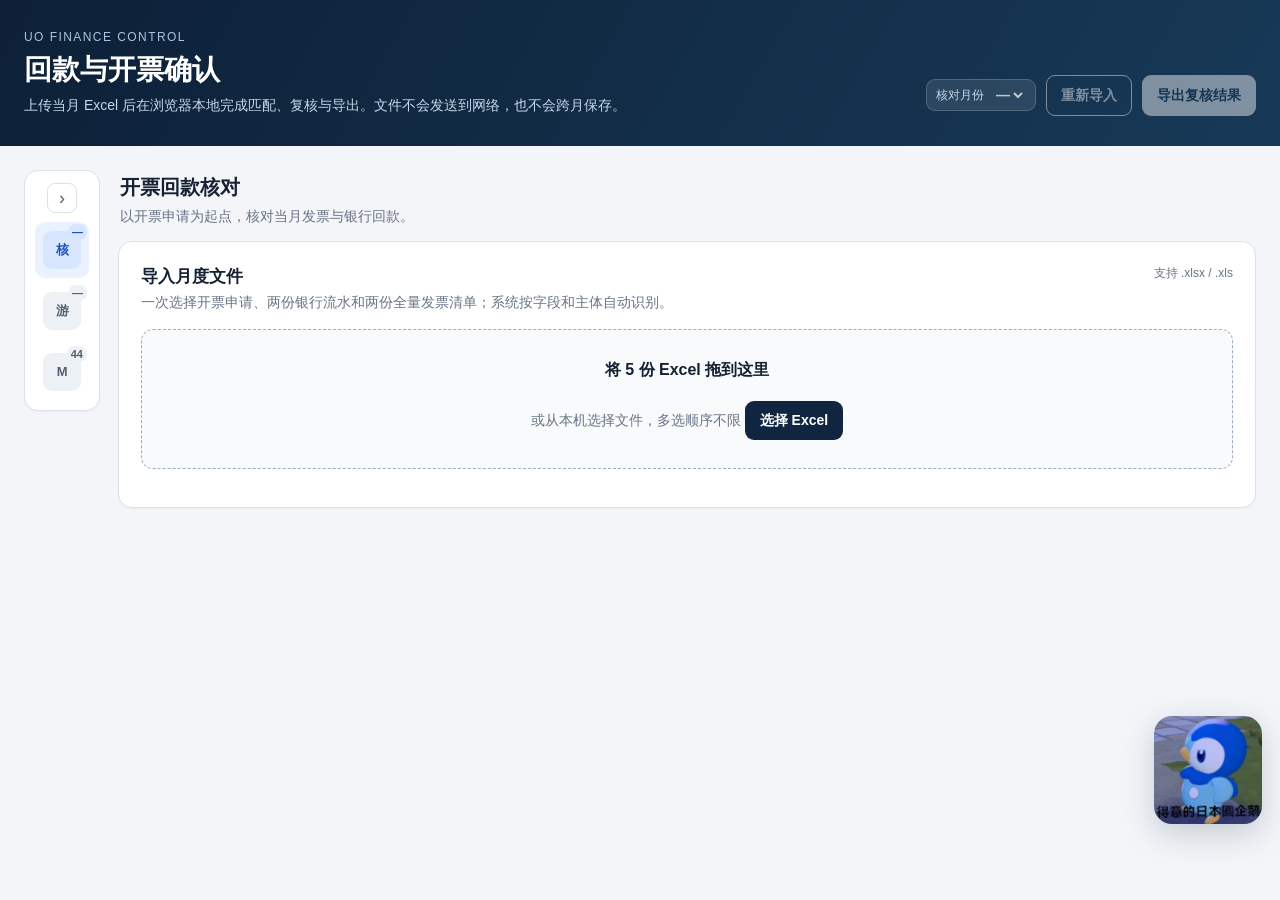
==== commit e7750619: "新增「前期已开·待补查」状态：已回款但发票本月未匹配时不再误报待跟进开票 业务规则：先开票再回款，回款已到说明发票一定在前期开过。 触发条件：发票侧=本月未匹配 且回款侧=已回款 → 派生为「前期已开" ====
--- a/index.html
+++ b/index.html
@@ -39,6 +39,7 @@
     .sub-toolbar{padding:14px 16px;border-bottom:1px solid var(--line);display:flex;flex-wrap:wrap;gap:10px;align-items:center;background:#fff}.sub-toolbar input,.sub-toolbar select{border:1px solid var(--line-strong);background:#fff;border-radius:8px;padding:8px 10px;min-width:130px;outline:none}.sub-toolbar input:focus,.sub-toolbar select:focus{border-color:var(--blue);box-shadow:0 0 0 3px rgba(36,99,235,.1)}.sub-toolbar .grow{flex:1;min-width:210px}
     .indie-summary{display:grid;grid-template-columns:repeat(auto-fit,minmax(210px,1fr));gap:10px;padding:16px;background:#f7f9fb;border-bottom:1px solid var(--line)}.mini-kpi{background:#fff;border:1px solid var(--line);border-radius:10px;padding:12px 14px}.mini-kpi .label{font-size:12px;color:var(--muted)}.mini-kpi .value{font-size:19px;font-weight:760;margin-top:3px;font-variant-numeric:tabular-nums}.mini-kpi .sub{font-size:12px;color:var(--muted);margin-top:2px}
     .badge{display:inline-block;border-radius:99px;padding:4px 8px;font-size:12px;font-weight:700;white-space:nowrap}.badge.ok{color:var(--green);background:var(--green-bg)}.badge.wait{color:var(--amber);background:var(--amber-bg)}.badge.risk{color:var(--red);background:var(--red-bg)}.badge.muted{color:var(--slate);background:var(--slate-bg)}
+    .entered-bar{display:flex;align-items:center;gap:12px;flex-wrap:wrap;padding:10px 16px;border-bottom:1px solid var(--line);background:#fbfcfd}.enter-toggle{display:inline-flex;align-items:center;gap:6px;font-size:12px;color:var(--ink);font-weight:650;cursor:pointer;user-select:none}.enter-toggle input{accent-color:var(--blue)}.badge-btn{border:1px solid var(--line-strong);background:#fff;color:var(--slate);border-radius:99px;padding:5px 11px;font-weight:700;font-size:12px;white-space:nowrap;transition:.15s}.badge-btn:hover{border-color:var(--blue);color:var(--blue);background:#f7faff}.badge-btn.ok{border-color:transparent;background:var(--green-bg);color:var(--green)}.badge-btn.ok:hover{background:#d9efe5}
     .mapping-heading{justify-content:flex-end;margin-bottom:10px}
     .mapping-intro{display:grid;grid-template-columns:repeat(5,minmax(140px,1fr));gap:12px;margin:0 0 14px}.action-card{width:100%;text-align:left;background:#fff;border:1px solid var(--line);border-radius:var(--radius);padding:16px 17px;box-shadow:0 1px 2px rgba(19,31,48,.03);transition:.16s ease}.action-card:hover{border-color:var(--blue);transform:translateY(-1px);box-shadow:0 5px 14px rgba(0,0,0,.08)}.action-card .label{font-size:12px;color:var(--muted);margin-bottom:6px}.action-card .value{font-size:23px;font-weight:760;letter-spacing:-.02em;font-variant-numeric:tabular-nums}.action-card .sub{font-size:12px;color:var(--muted);margin-top:4px}.action-card.is-zero,.action-card.is-zero .value{color:var(--muted)}.action-card.is-zero{opacity:.72}.action-card.warn .value{color:var(--amber)}.action-card.risk .value{color:var(--red)}.action-card.is-active{border-color:var(--blue);box-shadow:0 0 0 3px rgba(36,99,235,.12)}.subsection-title{padding:15px 16px 9px;font-size:14px;font-weight:750;background:#fff}.subsection-title.follow{border-top:1px solid var(--line)}.muted{color:var(--muted);font-size:12px}.nowrap{white-space:nowrap}.rule-actions{display:flex;gap:6px}.rule-action{border:1px solid var(--line);background:#fff;border-radius:7px;padding:5px 8px;color:var(--slate);font-size:12px}.rule-action:hover{border-color:var(--blue);color:var(--blue)}.rule-action.danger:hover{border-color:var(--red);color:var(--red)}
     #tab-indie .data-table{min-width:1120px}#module-mapping .data-table{min-width:1420px}.mapping-form{display:none;margin-bottom:14px;padding:18px}.mapping-form.show{display:block}.mapping-form-head{display:flex;justify-content:space-between;gap:14px;align-items:center;margin-bottom:14px}.mapping-form-head h3{margin:0;font-size:16px}.mapping-form-grid{display:grid;grid-template-columns:repeat(3,minmax(160px,1fr));gap:12px}.field{display:grid;gap:5px}.field.wide{grid-column:span 2}.field label{font-size:12px;color:var(--muted);font-weight:650}.field input,.field select{width:100%;border:1px solid var(--line-strong);border-radius:8px;padding:9px 10px;background:#fff;outline:none}.field input:focus,.field select:focus{border-color:var(--blue);box-shadow:0 0 0 3px rgba(36,99,235,.1)}.mapping-form-foot{display:flex;justify-content:flex-end;gap:8px;margin-top:14px}.import-checks{margin-top:14px;border-top:1px solid var(--line)}.import-checks:empty{display:none}
@@ -120,8 +121,8 @@
                 <span id="resultCount" class="result-count"></span>
               </div>
               <div id="tab-results" class="tabview active"><div class="table-wrap"><table class="data-table"><thead><tr><th></th><th>主体</th><th>渠道</th><th class="company">公司名称</th><th>账期</th><th style="text-align:right">申请金额</th><th>开票状态</th><th style="text-align:right">本月发票</th><th>回款状态</th><th style="text-align:right">本月回款</th></tr></thead><tbody id="resultBody"></tbody></table></div></div>
-              <div id="tab-banks" class="tabview"><div class="table-wrap"><table class="data-table"><thead><tr><th>主体</th><th>交易日期</th><th class="company">对方账号名称</th><th>货币</th><th style="text-align:right">收入金额</th><th>来源文件</th><th>工作表/行</th></tr></thead><tbody id="bankBody"></tbody></table></div></div>
-              <div id="tab-invoices" class="tabview"><div class="table-wrap"><table class="data-table"><thead><tr><th>主体</th><th>开票日期</th><th class="company">购买方名称</th><th style="text-align:right">价税合计</th><th style="text-align:right">税额</th><th>发票状态</th><th>正数发票</th><th>未匹配原因</th><th>来源文件</th></tr></thead><tbody id="invoiceBody"></tbody></table></div></div>
+              <div id="tab-banks" class="tabview"><div class="entered-bar"><label class="enter-toggle"><input type="checkbox" data-show-entered> 显示已录入</label><span class="muted">已录入的流水默认隐藏；点击“待处理”徽章标记为已录入，再点一次可撤销。</span></div><div class="table-wrap"><table class="data-table"><thead><tr><th>主体</th><th>交易日期</th><th class="company">对方账号名称</th><th>货币</th><th style="text-align:right">收入金额</th><th>来源文件</th><th>工作表/行</th><th>处置</th></tr></thead><tbody id="bankBody"></tbody></table></div></div>
+              <div id="tab-invoices" class="tabview"><div class="entered-bar"><label class="enter-toggle"><input type="checkbox" data-show-entered> 显示已录入</label><span class="muted">已录入的发票默认隐藏；点击“待处理”徽章标记为已录入，再点一次可撤销。</span></div><div class="table-wrap"><table class="data-table"><thead><tr><th>主体</th><th>开票日期</th><th class="company">购买方名称</th><th style="text-align:right">价税合计</th><th style="text-align:right">税额</th><th>发票状态</th><th>正数发票</th><th>未匹配原因</th><th>来源文件</th><th>处置</th></tr></thead><tbody id="invoiceBody"></tbody></table></div></div>
             </section>
           </section>
         </section>
@@ -283,8 +284,9 @@
       mapping:{title:'Mapping 管理',lead:'长期维护 UO 渠道与开票公司对照，以及独立游戏银行名称识别规则。不受核对月份影响。'}
     };
     const NAV_STORAGE_KEY='uo-primary-nav-v1';
+    const ENTRY_STORAGE_KEY='uo-entry-status-v1';
     const initialNavCollapsed=(()=>{try{return localStorage.getItem(NAV_STORAGE_KEY)!=='expanded'}catch{return true}})();
-    const state = { files:[], mapping:[], banks:[], invoices:[], indieMatches:[], months:[], month:'', results:[], checks:[], fileReports:[], overrides:{}, expanded:new Set(), currentTab:'results', currentModule:'reconcile', mappingTab:'uo', mappingFilter:'', mappingUnknown:[], navCollapsed:initialNavCollapsed };
+    const state = { files:[], mapping:[], banks:[], invoices:[], indieMatches:[], months:[], month:'', results:[], checks:[], fileReports:[], overrides:{}, expanded:new Set(), currentTab:'results', currentModule:'reconcile', mappingTab:'uo', mappingFilter:'', mappingUnknown:[], navCollapsed:initialNavCollapsed, entryStatus:loadEntryStatus(), showEntered:false };
     const $ = s => document.querySelector(s);
     const els = { fileInput:$('#fileInput'),dropzone:$('#dropzone'),progress:$('#progress'),fileGrid:$('#fileGrid'),uploadPanel:$('#uploadPanel'),importStatus:$('#importStatus'),toggleUpload:$('#toggleUploadDetails'),workspace:$('#workspace'),month:$('#monthSelect'),reset:$('#resetBtn'),export:$('#exportBtn'),resultBody:$('#resultBody'),bankBody:$('#bankBody'),invoiceBody:$('#invoiceBody'),indieBody:$('#indieBody'),indieSummary:$('#indieSummary'),indieEmpty:$('#indieEmpty'),indieContent:$('#indieContent'),mappingBody:$('#mappingBody'),uoMappingBody:$('#uoMappingBody'),mappingIntro:$('#mappingIntro'),mappingForm:$('#mappingForm'),uoMappingForm:$('#uoMappingForm'),checkList:$('#checkList'),toast:$('#toast') };
     const money = n => Number(n||0).toLocaleString('zh-CN',{minimumFractionDigits:2,maximumFractionDigits:2});
@@ -308,6 +310,10 @@
     function migrateUoRule(rule){ const next={...rule}; const channel=normalizeText(next.channel),company=normalizeText(next.company); if(channel==='荣耀'&&company===normalizeText('华为软件技术有限公司')){next.company='深圳荣耀软件技术有限公司';if(!next.note||next.note==='无需开票；与华为、鸿蒙共用开票公司')next.note='无需开票'} if(channel==='华为'&&next.note==='与鸿蒙、荣耀共用开票公司')next.note='与鸿蒙共用开票公司'; if(channel==='鸿蒙'&&next.note==='与华为、荣耀共用开票公司')next.note='与华为共用开票公司'; return next; }
     function loadUoRules(){ try{const saved=JSON.parse(localStorage.getItem(UO_RULE_STORAGE_KEY)||'null');if(Array.isArray(saved)&&saved.length){const migrated=saved.map(migrateUoRule);if(JSON.stringify(migrated)!==JSON.stringify(saved))localStorage.setItem(UO_RULE_STORAGE_KEY,JSON.stringify(migrated));return migrated.map(hydrateUoRule)}}catch(err){console.warn('UO mapping rules could not be loaded',err)} return UO_RULE_SEEDS.map(hydrateUoRule); }
     function saveUoRules(){ try{localStorage.setItem(UO_RULE_STORAGE_KEY,JSON.stringify(UO_RULES.map(({channelKey,companyKey,strictKey,...rule})=>rule)))}catch(err){toast('UO Mapping 规则无法写入本地存储',true)} }
+    function loadEntryStatus(){ try{return JSON.parse(localStorage.getItem(ENTRY_STORAGE_KEY)||'{}')||{}}catch{return{}} }
+    function saveEntryStatus(){ try{localStorage.setItem(ENTRY_STORAGE_KEY,JSON.stringify(state.entryStatus))}catch(err){toast('录入状态无法写入本地存储',true)} }
+    const isEntered = x => !!state.entryStatus[x.stableKey];
+    function toggleEntered(x){ if(state.entryStatus[x.stableKey]) delete state.entryStatus[x.stableKey]; else state.entryStatus[x.stableKey]=1; saveEntryStatus(); }
     let INDIE_RULES = loadIndieRules();
     let UO_RULES = loadUoRules();
     const toNumber = v => { if(typeof v==='number') return Number.isFinite(v)?v:NaN; const x=String(v??'').replace(/[,，¥￥\s]/g,''); return x===''?NaN:Number(x); };
@@ -392,7 +398,7 @@
           const date=row[h['交易日期']], month=monthStr(date); const currency=currencyKey(row[h['货币']]||'CNY'); const txn=displayText(row[h['交易流水号']]||row[h['系统ID']]);
           const summary=displayText(row[h['摘要']]), transactionType=displayText(row[h['交易类型']]), analysisCategory=displayText(row[h['分析类别']]);
           const key=txn?`${entity}|${txn}`:`${entity}|${dateStr(date)}|${company}|${cents(amount)}|${displayText(row[h['本方账号']])}`; if(seen.has(key)) continue; seen.add(key);
-          state.banks.push({id:uid('b',state.banks.length),entity,company,companyKey:normalizeText(company),amount:round2(amount),date:dateStr(date),month,currency,summary,transactionType,analysisCategory,file:fileName,sheet:s.name,row:i+1,valid:!!entity&&!!month,reason:!entity?'主体无法识别':!month?'日期无法识别':currency!=='CNY'?'非人民币流水':''});
+          state.banks.push({id:uid('b',state.banks.length),stableKey:key,entity,company,companyKey:normalizeText(company),amount:round2(amount),date:dateStr(date),month,currency,summary,transactionType,analysisCategory,file:fileName,sheet:s.name,row:i+1,valid:!!entity&&!!month,reason:!entity?'主体无法识别':!month?'日期无法识别':currency!=='CNY'?'非人民币流水':''});
         }
       }
       if(!canonical.length) addCheck('warn',`${fileName} 未找到“原始流水对账单明细”`,'已合并其他有效工作表并按交易标识去重。');
@@ -408,7 +414,7 @@
           const key=no?`${entity}|${no}`:`${entity}|${dateStr(date)}|${company}|${cents(amount)}`; if(seen.has(key)) continue; seen.add(key);
           const valid=!!entity&&!!monthStr(date)&&status==='正常'&&(positive==='是'||positive==='Y'||positive==='正常')&&amount>0;
           let reason=''; if(!entity) reason='主体无法识别'; else if(!monthStr(date)) reason='日期无法识别'; else if(status!=='正常') reason=`发票状态：${status||'空'}`; else if(!(positive==='是'||positive==='Y'||positive==='正常')||amount<=0) reason='非正常正数发票';
-          state.invoices.push({id:uid('i',state.invoices.length),entity,company,companyKey:normalizeText(company),amount:round2(amount),netAmount:Number.isFinite(rawNetAmount)?round2(rawNetAmount):null,taxRate,taxAmount:Number.isFinite(rawTaxAmount)?round2(rawTaxAmount):null,date:dateStr(date),month:monthStr(date),status,positive,no,file:fileName,sheet:s.name,row:i+1,valid,reason});
+          state.invoices.push({id:uid('i',state.invoices.length),stableKey:key,entity,company,companyKey:normalizeText(company),amount:round2(amount),netAmount:Number.isFinite(rawNetAmount)?round2(rawNetAmount):null,taxRate,taxAmount:Number.isFinite(rawTaxAmount)?round2(rawTaxAmount):null,date:dateStr(date),month:monthStr(date),status,positive,no,file:fileName,sheet:s.name,row:i+1,valid,reason});
         }
       }
       if(!canonical.length) addCheck('warn',`${fileName} 未找到“发票基础信息”`,'已读取其他有效工作表并按发票号码去重。');
@@ -513,6 +519,8 @@
     }
     function overrideFor(id){ return state.overrides[id]||(state.overrides[id]={bank:{status:'',selected:null},invoice:{status:'',selected:null}}); }
     function finalSide(result,type){ const base=result[type], ov=overrideFor(result.id)[type], ids=ov.selected===null?base.matchedIds:ov.selected; const source=type==='bank'?state.banks:state.invoices; const selected=ids.map(id=>source.find(x=>x.id===id)).filter(Boolean), amount=sum(selected.map(x=>x.amount)); const taxed=type==='invoice'?selected.filter(x=>Number.isFinite(x.taxAmount)):[]; return {status:ov.status||base.systemStatus,ids,amount,matchType:ov.status||ov.selected!==null?'人工复核/覆盖':base.matchType,taxAmount:sum(taxed.map(x=>x.taxAmount)),taxKnownCount:taxed.length,sourceCount:selected.length}; }
+    function derivedInvoiceStatus(invStatus,bankStatus){ return invStatus==='本月未匹配'&&bankStatus==='已回款'?'前期已开·待补查':invStatus; }
+    function invoiceDisplayStatus(result){ return derivedInvoiceStatus(finalSide(result,'invoice').status,finalSide(result,'bank').status); }
     function matchedSourceIds(type){ const set=new Set(); state.results.forEach(r=>{const f=finalSide(r,type); if(f.status.startsWith('已')||f.status==='部分匹配') f.ids.forEach(id=>set.add(id));}); return set; }
     function sourceInUoScope(source){ return activeMappingRows().some(r=>r.entity===source.entity&&r.companyKey===source.companyKey); }
     function unmatched(type){ const rows=(type==='bank'?state.banks:state.invoices).filter(r=>r.month===state.month&&sourceInUoScope(r)), matched=matchedSourceIds(type); return rows.filter(r=>!matched.has(r.id)); }
@@ -520,8 +528,22 @@
       if(x.reason) return x.reason;
       const groups=groupsForMonth().filter(g=>g.entity===x.entity&&g.companyKey===x.companyKey);
       if(!groups.length) return '当月开票申请中没有该公司的申请';
+      const invoiceCents=cents(x.amount), near=[];
+      for(let i=0;i<groups.length;i++){
+        const g=groups[i];
+        if(cents(g.amount)===invoiceCents) return `金额与申请（账期 ${g.period}）¥ ${money(x.amount)} 一致，该申请已由其他发票匹配完成，本张未被使用`;
+        near.push({amount:g.amount,label:`申请（账期 ${g.period}）¥ ${money(g.amount)}`});
+        for(let j=i+1;j<groups.length;j++){
+          const combined=round2(g.amount+groups[j].amount);
+          if(cents(combined)===invoiceCents) return `金额与两笔申请合计（账期 ${g.period}+${groups[j].period}）¥ ${money(x.amount)} 一致，已由其他发票匹配完成，本张未被使用`;
+          near.push({amount:combined,label:`两笔申请合计（账期 ${g.period}+${groups[j].period}）¥ ${money(combined)}`});
+        }
+      }
       const results=state.results.filter(r=>r.entity===x.entity&&r.companyKey===x.companyKey);
       if(results.length&&results.every(r=>finalSide(r,'invoice').status==='已开票')) return '该公司的申请已由其他发票匹配完成，本张未被使用';
+      let best=null;
+      for(const item of near){ const d=Math.abs(cents(item.amount)-invoiceCents); if(!best||d<best.d) best={d,item}; }
+      if(best) return `发票 ¥ ${money(x.amount)} 与所有申请金额不一致（最接近 ${best.item.label}，差 ¥ ${money(round2(Math.abs(x.amount-best.item.amount)))}）`;
       return '有对应申请，但发票金额与申请金额不一致';
     }
     function indieRuleSharedWithUo(rule){
@@ -561,9 +583,9 @@
       }
       return rows.sort((a,b)=>a.date.localeCompare(b.date)||a.company.localeCompare(b.company)||a.amount-b.amount);
     }
-    function statusClass(s){ if(s.startsWith('已')) return 'ok'; if(s==='待复核'||s==='部分匹配') return 'wait'; if(s==='冲突待复核') return 'risk'; return 'muted'; }
+    function statusClass(s){ if(s==='前期已开·待补查') return 'wait'; if(s.startsWith('已')) return 'ok'; if(s==='待复核'||s==='部分匹配') return 'wait'; if(s==='冲突待复核') return 'risk'; return 'muted'; }
     function indieStatusClass(s){ if(s==='已识别独立游戏')return 'ok'; if(s==='规则冲突')return 'risk'; if(s.includes('候选')||s.includes('待复核'))return 'wait'; return 'muted'; }
-    function statusOptions(type,current){ const ok=type==='invoice'?'已开票':'已回款', values=[ok,'待复核','部分匹配','冲突待复核','本月未匹配']; return values.map(s=>`<option ${s===current?'selected':''}>${s}</option>`).join(''); }
+    function statusOptions(type,current){ const ok=type==='invoice'?'已开票':'已回款', values=type==='invoice'?[ok,'待复核','部分匹配','冲突待复核','前期已开·待补查','本月未匹配']:[ok,'待复核','部分匹配','冲突待复核','本月未匹配']; return values.map(s=>`<option ${s===current?'selected':''}>${s}</option>`).join(''); }
     function renderFileGrid(){ els.fileGrid.innerHTML=state.fileReports.map(r=>`<div class="file-card ${r.ok?'ok':'bad'}"><div class="type">${esc(r.type)} · ${esc(r.entity)}</div><div class="name">${esc(r.name)}</div><div class="name">${esc(r.detail)}</div></div>`).join(''); }
     function renderImportStatus(){
       if(!state.fileReports.length)return;
@@ -581,7 +603,7 @@
     }
     function currentFiltered(filters=activeReconcileFilters()){
       const {entity,channel,period,invoice,bank,q}=filters;
-      return state.results.filter(r=>(!entity||r.entity===entity)&&(!channel||r.channel===channel)&&(!period||r.period===period)&&(!invoice||finalSide(r,'invoice').status===invoice)&&(!bank||finalSide(r,'bank').status===bank)&&(!q||normalizeText(r.company+r.channel).includes(q)));
+      return state.results.filter(r=>(!entity||r.entity===entity)&&(!channel||r.channel===channel)&&(!period||r.period===period)&&(!invoice||invoiceDisplayStatus(r)===invoice)&&(!bank||finalSide(r,'bank').status===bank)&&(!q||normalizeText(r.company+r.channel).includes(q)));
     }
     function filteredUnmatched(rows,filters=activeReconcileFilters()){
       const banks=unmatched('bank'),invoices=unmatched('invoice');
@@ -591,7 +613,7 @@
       return {banks:banks.filter(inVisibleScope),invoices:invoices.filter(inVisibleScope)};
     }
     function fillSelect(id,values,label){ const el=$(id),cur=el.value; el.innerHTML=`<option value="">${label}</option>`+[...new Set(values)].sort().map(v=>`<option ${v===cur?'selected':''}>${esc(v)}</option>`).join(''); }
-    function renderFilters(){ fillSelect('#filterEntity',state.results.map(r=>r.entity),'全部主体'); fillSelect('#filterChannel',state.results.map(r=>r.channel),'全部渠道'); fillSelect('#filterPeriod',state.results.map(r=>r.period),'全部账期'); fillSelect('#filterInvoice',state.results.map(r=>finalSide(r,'invoice').status),'全部开票状态'); fillSelect('#filterBank',state.results.map(r=>finalSide(r,'bank').status),'全部回款状态'); }
+    function renderFilters(){ fillSelect('#filterEntity',state.results.map(r=>r.entity),'全部主体'); fillSelect('#filterChannel',state.results.map(r=>r.channel),'全部渠道'); fillSelect('#filterPeriod',state.results.map(r=>r.period),'全部账期'); fillSelect('#filterInvoice',state.results.map(r=>invoiceDisplayStatus(r)),'全部开票状态'); fillSelect('#filterBank',state.results.map(r=>finalSide(r,'bank').status),'全部回款状态'); }
     function indieFiltered(){
       const status=$('#filterIndieStatus').value,entity=$('#filterIndieEntity').value,channel=$('#filterIndieChannel').value,currency=$('#filterIndieCurrency').value,q=normalizeText($('#filterIndieSearch').value);
       return state.indieMatches.filter(r=>(!status||r.status===status)&&(!entity||(entity==='未识别'?!r.entity:r.entity===entity))&&(!channel||r.channel===channel)&&(!currency||r.currency===currency)&&(!q||normalizeText(r.bankCompany+r.company+r.channel).includes(q)));
@@ -651,20 +673,26 @@
       const rows=currentFiltered(); $('#resultCount').textContent=`显示 ${rows.length} / ${state.results.length} 组`; $('#countResults').textContent=state.results.length;
       renderKpis(rows);
       if(!rows.length){els.resultBody.innerHTML='<tr><td colspan="10"><div class="empty"><strong>没有符合条件的记录</strong>调整筛选条件，或在异常页查看未匹配来源。</div></td></tr>';return}
-      els.resultBody.innerHTML=rows.map(r=>{ const inv=finalSide(r,'invoice'),bank=finalSide(r,'bank'),open=state.expanded.has(r.id),taxMissing=inv.sourceCount>inv.taxKnownCount; const invoiceAmount=inv.amount?`<div class="invoice-amount">¥ ${money(inv.amount)}</div>${inv.taxKnownCount?`<div class="tax-summary ${taxMissing?'incomplete':''}">税额 ¥ ${money(inv.taxAmount)} · ${inv.sourceCount} 张${taxMissing?' · 部分缺失':''}</div>`:`<div class="tax-summary">${inv.sourceCount} 张 · 税额未提供</div>`}`:'—'; return `<tr data-row="${r.id}"><td><button class="expand-btn ${open?'open':''}" data-action="expand" data-id="${r.id}" aria-label="展开来源">›</button></td><td>${esc(r.entity)}</td><td><strong>${esc(r.channel)}</strong></td><td class="company">${esc(r.company)}${r.items.length>1?`<div style="font-size:11px;color:var(--muted)">${r.items.length} 条申请已汇总</div>`:''}</td><td>${esc(r.period)}</td><td class="num">¥ ${money(r.amount)}</td><td><select class="status ${statusClass(inv.status)}" data-action="status" data-side="invoice" data-id="${r.id}">${statusOptions('invoice',inv.status)}</select></td><td class="num">${invoiceAmount}</td><td><select class="status ${statusClass(bank.status)}" data-action="status" data-side="bank" data-id="${r.id}">${statusOptions('bank',bank.status)}</select></td><td class="num">${bank.amount?'¥ '+money(bank.amount):'—'}</td></tr>${open?detailRow(r):''}`; }).join('');
+      els.resultBody.innerHTML=rows.map(r=>{ const inv=finalSide(r,'invoice'),bank=finalSide(r,'bank'),invStatus=invoiceDisplayStatus(r),open=state.expanded.has(r.id),taxMissing=inv.sourceCount>inv.taxKnownCount; const invoiceAmount=inv.amount?`<div class="invoice-amount">¥ ${money(inv.amount)}</div>${inv.taxKnownCount?`<div class="tax-summary ${taxMissing?'incomplete':''}">税额 ¥ ${money(inv.taxAmount)} · ${inv.sourceCount} 张${taxMissing?' · 部分缺失':''}</div>`:`<div class="tax-summary">${inv.sourceCount} 张 · 税额未提供</div>`}`:'—'; return `<tr data-row="${r.id}"><td><button class="expand-btn ${open?'open':''}" data-action="expand" data-id="${r.id}" aria-label="展开来源">›</button></td><td>${esc(r.entity)}</td><td><strong>${esc(r.channel)}</strong></td><td class="company">${esc(r.company)}${r.items.length>1?`<div style="font-size:11px;color:var(--muted)">${r.items.length} 条申请已汇总</div>`:''}</td><td>${esc(r.period)}</td><td class="num">¥ ${money(r.amount)}</td><td><select class="status ${statusClass(invStatus)}" data-action="status" data-side="invoice" data-id="${r.id}">${statusOptions('invoice',invStatus)}</select></td><td class="num">${invoiceAmount}</td><td><select class="status ${statusClass(bank.status)}" data-action="status" data-side="bank" data-id="${r.id}">${statusOptions('bank',bank.status)}</select></td><td class="num">${bank.amount?'¥ '+money(bank.amount):'—'}</td></tr>${open?detailRow(r):''}`; }).join('');
     }
     function detailRow(r){ return `<tr class="detail-row"><td colspan="10"><div class="details"><div class="details-grid">${applicationCard(r)}${sourceCard(r,'invoice')}${sourceCard(r,'bank')}</div></div></td></tr>`; }
     function applicationCard(r){ return `<section class="detail-card"><h4>开票申请底稿 · ${r.items.length} 行</h4><div class="detail-list">${r.items.map(x=>`<div class="detail-item"><span></span><div><strong>${esc(x.channel)}</strong><div class="meta">${esc(x.period)} · ${esc(x.sheet)} 第 ${x.row} 行</div></div><span class="amt">¥ ${money(x.amount)}</span></div>`).join('')}</div><div class="detail-foot"><span>汇总申请金额</span><strong>¥ ${money(r.amount)}</strong></div></section>`; }
     function sourceCard(r,type){ const base=r[type], final=finalSide(r,type), sources=(type==='bank'?state.banks:state.invoices).filter(x=>base.candidateIds.includes(x.id)).sort((a,b)=>Math.abs(a.amount-r.amount)-Math.abs(b.amount-r.amount)); const title=type==='bank'?'当月回款候选':'当月发票候选';
       const items=sources.length?sources.map(x=>{const invoiceMeta=type==='invoice'&&x.taxRate?` · 税率 ${esc(x.taxRate)}`:'',taxLine=type==='invoice'?`<span class="tax-line">${Number.isFinite(x.taxAmount)?`税额 ¥ ${money(x.taxAmount)}`:'税额未提供'}</span>`:'';return `<label class="detail-item"><input type="checkbox" data-action="candidate" data-side="${type}" data-id="${r.id}" data-source="${x.id}" ${final.ids.includes(x.id)?'checked':''}><div><strong>${esc(x.company)}</strong><div class="meta">${esc(x.date)}${invoiceMeta} · ${esc(x.file)} · ${esc(x.sheet)} 第 ${x.row} 行${x.reason?' · '+esc(x.reason):''}</div></div><span class="source-amount"><span class="amt">¥ ${money(x.amount)}</span>${taxLine}</span></label>`}).join(''):'<div class="empty" style="padding:28px 12px">同主体、同公司在本月没有可用候选</div>';
       const taxTotal=type==='invoice'&&final.taxKnownCount?` · 税额 ¥ ${money(final.taxAmount)}${final.taxKnownCount<final.sourceCount?'（部分）':''}`:''; return `<section class="detail-card"><h4>${title} · ${esc(base.matchType)}</h4><div class="detail-list">${items}</div><div class="detail-foot"><span class="delta">已选 ¥ ${money(final.amount)}${taxTotal} · 差额 ¥ ${money(round2(final.amount-r.amount))}</span><button class="btn blue small" data-action="confirm" data-side="${type}" data-id="${r.id}">确认所选</button></div></section>`; }
-    function renderUnmatched(){ const banks=unmatched('bank'), invoices=unmatched('invoice'); $('#countBanks').textContent=banks.length; $('#countInvoices').textContent=invoices.length;
-      els.bankBody.innerHTML=banks.length?banks.map(x=>`<tr><td>${esc(x.entity||'未识别')}</td><td>${esc(x.date)}</td><td class="company">${esc(x.company)}</td><td>${esc(x.currency)}</td><td class="num">¥ ${money(x.amount)}</td><td>${esc(x.file)}</td><td>${esc(x.sheet)} / ${x.row}</td></tr>`).join(''):'<tr><td colspan="7"><div class="empty"><strong>本月流水均已关联</strong>没有未匹配收入流水。</div></td></tr>';
-      els.invoiceBody.innerHTML=invoices.length?invoices.map(x=>`<tr><td>${esc(x.entity||'未识别')}</td><td>${esc(x.date)}</td><td class="company">${esc(x.company)}</td><td class="num">¥ ${money(x.amount)}</td><td class="num">${Number.isFinite(x.taxAmount)?'¥ '+money(x.taxAmount):'—'}</td><td>${esc(x.status)}</td><td>${esc(x.positive)}</td><td>${esc(unmatchedInvoiceReason(x))}</td><td>${esc(x.file)}</td></tr>`).join(''):'<tr><td colspan="9"><div class="empty"><strong>本月发票均已关联</strong>没有未匹配发票。</div></td></tr>';
+    function renderUnmatched(){
+      const banks=unmatched('bank'), invoices=unmatched('invoice');
+      const banksPending=banks.filter(x=>!isEntered(x)), invoicesPending=invoices.filter(x=>!isEntered(x));
+      $('#countBanks').textContent=banksPending.length; $('#countInvoices').textContent=invoicesPending.length;
+      const visibleBanks=state.showEntered?banks:banksPending, visibleInvoices=state.showEntered?invoices:invoicesPending;
+      const entryBtn=x=>{const entered=isEntered(x);return `<button type="button" class="badge-btn ${entered?'ok':''}" data-entry="${esc(x.stableKey)}" title="${entered?'点击恢复为待处理':'点击标记为已录入'}">${entered?'已录入':'待处理'}</button>`};
+      els.bankBody.innerHTML=visibleBanks.length?visibleBanks.map(x=>`<tr><td>${esc(x.entity||'未识别')}</td><td>${esc(x.date)}</td><td class="company">${esc(x.company)}</td><td>${esc(x.currency)}</td><td class="num">¥ ${money(x.amount)}</td><td>${esc(x.file)}</td><td>${esc(x.sheet)} / ${x.row}</td><td>${entryBtn(x)}</td></tr>`).join(''):`<tr><td colspan="8"><div class="empty"><strong>${banksPending.length?'本月流水均已处理':'本月流水均已关联'}</strong>${banks.length>banksPending.length?`已录入 ${banks.length-banksPending.length} 笔已隐藏，勾选“显示已录入”可回看。`:'没有未匹配收入流水。'}</div></td></tr>`;
+      els.invoiceBody.innerHTML=visibleInvoices.length?visibleInvoices.map(x=>`<tr><td>${esc(x.entity||'未识别')}</td><td>${esc(x.date)}</td><td class="company">${esc(x.company)}</td><td class="num">¥ ${money(x.amount)}</td><td class="num">${Number.isFinite(x.taxAmount)?'¥ '+money(x.taxAmount):'—'}</td><td>${esc(x.status)}</td><td>${esc(x.positive)}</td><td>${esc(unmatchedInvoiceReason(x))}</td><td>${esc(x.file)}</td><td>${entryBtn(x)}</td></tr>`).join(''):`<tr><td colspan="10"><div class="empty"><strong>${invoicesPending.length?'本月发票均已处理':'本月发票均已关联'}</strong>${invoices.length>invoicesPending.length?`已录入 ${invoices.length-invoicesPending.length} 张已隐藏，勾选“显示已录入”可回看。`:'没有未匹配发票。'}</div></td></tr>`;
     }
     function renderChecks(){ const issues=state.checks.filter(c=>c.level!=='ok'); els.checkList.innerHTML=issues.map(c=>`<div class="check ${c.level}"><i></i><div><div class="msg">${esc(c.msg)}</div>${c.detail?`<div class="detail">${esc(c.detail)}</div>`:''}</div></div>`).join('')||(state.fileReports.length?'<div class="check"><i></i><div><div class="msg">导入校验通过</div><div class="detail">文件结构、主体与必需数据均已识别。</div></div></div>':''); renderImportStatus(); }
     function renderKpis(rows=currentFiltered()){ const filters=activeReconcileFilters(), expected=sum(rows.map(r=>r.amount)), invoiced=sum(rows.filter(r=>finalSide(r,'invoice').status==='已开票').map(r=>r.amount)), banked=sum(rows.filter(r=>finalSide(r,'bank').status==='已回款').map(r=>r.amount)); const review=sum(rows.filter(r=>['待复核','部分匹配','冲突待复核'].includes(finalSide(r,'invoice').status)||['待复核','部分匹配','冲突待复核'].includes(finalSide(r,'bank').status)).map(r=>r.amount)), scopedUnmatched=filteredUnmatched(rows,filters);
-      $('#kpiExpected').textContent='¥ '+money(expected);$('#kpiRows').textContent=filters.active?`筛选后 ${rows.length} / ${state.results.length} 组 Mapping`:`${rows.length} 组 Mapping`;$('#kpiInvoice').textContent='¥ '+money(invoiced);$('#kpiBank').textContent='¥ '+money(banked);$('#kpiReview').textContent='¥ '+money(review);$('#kpiUnmatched').textContent=scopedUnmatched.banks.length+scopedUnmatched.invoices.length;$('#kpiUnmatchedSub').textContent=filters.active?'当前筛选范围 · 流水 + 发票':'流水 + 发票';
+      const pendingBanks=scopedUnmatched.banks.filter(x=>!isEntered(x)).length, pendingInvoices=scopedUnmatched.invoices.filter(x=>!isEntered(x)).length, enteredCount=scopedUnmatched.banks.length-pendingBanks+scopedUnmatched.invoices.length-pendingInvoices;
+      $('#kpiExpected').textContent='¥ '+money(expected);$('#kpiRows').textContent=filters.active?`筛选后 ${rows.length} / ${state.results.length} 组 Mapping`:`${rows.length} 组 Mapping`;$('#kpiInvoice').textContent='¥ '+money(invoiced);$('#kpiBank').textContent='¥ '+money(banked);$('#kpiReview').textContent='¥ '+money(review);$('#kpiUnmatched').textContent=pendingBanks+pendingInvoices;$('#kpiUnmatchedSub').textContent=(filters.active?'当前筛选范围 · 流水 + 发票':'流水 + 发票')+(enteredCount?` · 已录入 ${enteredCount}`:'');
     }
     function updateNavigationCounts(){ $('#navCountReconcile').textContent=state.month?state.results.length:'—'; $('#navCountIndie').textContent=state.month?state.indieMatches.length:'—'; $('#navCountMapping').textContent=UO_RULES.filter(r=>r.active!==false).length+INDIE_RULES.filter(r=>r.active!==false).length; }
     function renderAll(){ const ready=state.months.length>0; els.workspace.className=ready?'show':''; els.indieEmpty.hidden=ready; els.indieContent.hidden=!ready; $('#piplupMascot').classList.toggle('compact',ready); if(ready){state.indieMatches=classifyIndieBanks(); const ignoredBanks=state.banks.filter(r=>r.month===state.month&&!sourceInUoScope(r)).length, ignoredInvoices=state.invoices.filter(r=>r.month===state.month&&!sourceInUoScope(r)).length; addCheckOnce('ok','非 UO 来源已排除',`按当年 Mapping 公司范围，忽略非 UO 收入流水 ${ignoredBanks} 行、非 UO 发票 ${ignoredInvoices} 行。`); renderFilters();renderResults();renderUnmatched();renderIndie();} else state.indieMatches=[]; renderMapping();renderChecks();updateNavigationCounts(); }
@@ -724,6 +752,7 @@
       if(t.dataset.action==='confirm'){ const side=t.dataset.side, ov=overrideFor(id)[side], selected=[...document.querySelectorAll(`input[data-action="candidate"][data-id="${id}"][data-side="${side}"]:checked`)].map(x=>x.dataset.source); ov.selected=selected; const source=side==='bank'?state.banks:state.invoices, selectedAmount=sum(selected.map(x=>source.find(s=>s.id===x)?.amount||0)); ov.status=cents(selectedAmount)===cents(r.amount)?(side==='bank'?'已回款':'已开票'):selectedAmount>0?'部分匹配':'本月未匹配'; renderAll();toast('人工匹配已更新') }
     }
     function onResultChange(e){ const t=e.target;if(t.dataset.action==='status'){overrideFor(t.dataset.id)[t.dataset.side].status=t.value;renderAll()} }
+    function onEntryBadgeClick(e){ const t=e.target.closest('[data-entry]'); if(!t)return; const x=[...state.banks,...state.invoices].find(r=>r.stableKey===t.dataset.entry); if(!x)return; toggleEntered(x); renderUnmatched(); renderKpis(); toast(state.entryStatus[x.stableKey]?'已标记为已录入':'已恢复为待处理'); }
     const EXPORT_REVIEW_STATUSES=new Set(['待复核','部分匹配','冲突待复核']);
     const EXPORT_COLORS={navy:'FF102A43',blue:'FF1F5AA6',blueBg:'FFEAF2FF',green:'FF16804A',greenBg:'FFE8F5EC',amber:'FF9A6700',amberBg:'FFFFF3D6',red:'FFB42318',redBg:'FFFDECEC',slate:'FF52606D',slateBg:'FFF2F4F7',line:'FFD9E0E7',lightLine:'FFE8EDF2',ink:'FF172B3A',muted:'FF6B7785'};
     const EXPORT_MONEY_FORMAT='#,##0.00;[Red](#,##0.00);-';
@@ -739,9 +768,10 @@
       if(hasConflict)return {priority:'P0',rank:0,status:'冲突待复核',action:'核对冲突来源'};
       if(hasReview){const tasks=[];if(EXPORT_REVIEW_STATUSES.has(inv.status))tasks.push('确认发票候选');if(EXPORT_REVIEW_STATUSES.has(bank.status))tasks.push('确认回款候选');if(!invoiceOk&&!EXPORT_REVIEW_STATUSES.has(inv.status))tasks.push('跟进开票');if(!bankOk&&!EXPORT_REVIEW_STATUSES.has(bank.status))tasks.push('跟进回款');return {priority:'P1',rank:1,status:'待人工复核',action:tasks.join('；')||'确认匹配候选'}}
       if(!invoiceOk&&!bankOk)return {priority:'P1',rank:2,status:'双缺口',action:'跟进开票及回款'};
+      if(inv.status==='前期已开·待补查')return {priority:'P2',rank:4,status:'待补前期票',action:'补查前期开票凭证'};
       if(!invoiceOk)return {priority:'P2',rank:3,status:'待跟进开票',action:'跟进开票'};
-      if(!bankOk)return {priority:'P2',rank:4,status:'待跟进回款',action:'跟进回款'};
-      return {priority:'P3',rank:5,status:'已闭环',action:'无需处理'};
+      if(!bankOk)return {priority:'P2',rank:5,status:'待跟进回款',action:'跟进回款'};
+      return {priority:'P3',rank:6,status:'已闭环',action:'无需处理'};
     }
     function exportProgress(side,requestAmount){
       if(side.status==='部分匹配'){const matched=money(side.amount),gap=money(Math.max(0,round2(requestAmount-side.amount)));return `部分匹配｜已匹配 ${matched}｜缺口 ${gap}`}
@@ -757,29 +787,29 @@
     function exportRows(){
       const details=[],resultRows=[];
       state.results.forEach(r=>{
-        const rawInvoice=finalSide(r,'invoice'),rawBank=finalSide(r,'bank'),inv=exportSideContext(r,'invoice',rawInvoice),bank=exportSideContext(r,'bank',rawBank),meta=exportStatusMeta(inv,bank);let evidenceCount=0;
+        const rawInvoice=finalSide(r,'invoice'),rawBank=finalSide(r,'bank'),invBase=exportSideContext(r,'invoice',rawInvoice),bank=exportSideContext(r,'bank',rawBank),inv={...invBase,status:derivedInvoiceStatus(invBase.status,bank.status)},meta=exportStatusMeta(inv,bank);let evidenceCount=0;
         for(const type of ['invoice','bank']){const final=type==='invoice'?inv:bank,rawFinal=type==='invoice'?rawInvoice:rawBank,source=type==='invoice'?state.invoices:state.banks,selected=new Set(rawFinal.ids||[]);for(const id of final.evidenceIds){const x=source.find(item=>item.id===id);if(!x)continue;evidenceCount++;details.push({_groupId:r.id,'证据状态':selected.has(id)?'已匹配':'待确认候选','主体':r.entity,'渠道':r.channel,'公司名称':r.company,'账期':r.period,'申请金额':r.amount,'来源类型':type==='invoice'?'发票':'回款','来源日期':x.date,'来源金额':x.amount,'不含税金额':type==='invoice'&&Number.isFinite(x.netAmount)?x.netAmount:'','税率':type==='invoice'?x.taxRate||'':'','税额':type==='invoice'&&Number.isFinite(x.taxAmount)?x.taxAmount:'','金额差额':round2(x.amount-r.amount),'匹配方式':rawFinal.matchType,'来源文件':x.file,'工作表':x.sheet,'来源行':x.row})}}
         resultRows.push({_groupId:r.id,_rank:meta.rank,'优先级':meta.priority,'总状态':meta.status,'主体':r.entity,'渠道':r.channel,'公司名称':r.company,'账期':r.period,'申请金额':r.amount,'开票进度':exportProgress(inv,r.amount),'回款进度':exportProgress(bank,r.amount),'待处理事项':meta.action,'证据':evidenceCount?`查看 ${evidenceCount} 笔`:'暂无','开票状态':inv.status,'回款状态':bank.status});
       });
       resultRows.sort((a,b)=>a._rank-b._rank||a['账期'].localeCompare(b['账期'])||b['申请金额']-a['申请金额']);
       const resultOrder=new Map(resultRows.map((row,index)=>[row._groupId,index]));details.sort((a,b)=>(resultOrder.get(a._groupId)||0)-(resultOrder.get(b._groupId)||0)||a['来源类型'].localeCompare(b['来源类型'])||a['来源日期'].localeCompare(b['来源日期']));
-      const banks=unmatched('bank').map(x=>({'主体':x.entity,'交易日期':x.date,'对方账号名称':x.company,'货币':x.currency,'收入金额':x.amount,'未匹配原因':x.reason||'金额未命中或账期未对应','来源文件':x.file,'工作表':x.sheet,'来源行':x.row,_id:x.id}));
-      const invoices=unmatched('invoice').map(x=>({'主体':x.entity,'开票日期':x.date,'购买方名称':x.company,'价税合计':x.amount,'税额':Number.isFinite(x.taxAmount)?x.taxAmount:'','发票状态':x.status,'是否正数发票':x.positive,'未匹配原因':unmatchedInvoiceReason(x),'来源文件':x.file,'工作表':x.sheet,'来源行':x.row,_id:x.id}));
+      const banks=unmatched('bank').map(x=>({'主体':x.entity,'交易日期':x.date,'对方账号名称':x.company,'货币':x.currency,'收入金额':x.amount,'未匹配原因':x.reason||'金额未命中或账期未对应','处置状态':isEntered(x)?'已录入':'待录入','来源文件':x.file,'工作表':x.sheet,'来源行':x.row,_id:x.id}));
+      const invoices=unmatched('invoice').map(x=>({'主体':x.entity,'开票日期':x.date,'购买方名称':x.company,'价税合计':x.amount,'税额':Number.isFinite(x.taxAmount)?x.taxAmount:'','发票状态':x.status,'是否正数发票':x.positive,'未匹配原因':unmatchedInvoiceReason(x),'处置状态':isEntered(x)?'已录入':'待录入','来源文件':x.file,'工作表':x.sheet,'来源行':x.row,_id:x.id}));
       const indieByBankId=new Map(state.indieMatches.map(r=>[r.bankId,r])),anomalies=[];
-      for(const row of banks){const indie=indieByBankId.get(row._id);if(indie?.status==='已识别独立游戏')continue;let ownership='UO 待处理',reason=row['未匹配原因'],action='核对申请金额、账期或回款拆分';if(indie){ownership=indie.status;reason=indie.conflict||indie.status;action=indie.status==='规则冲突'?'核对主体、币种与 Mapping':'确认 UO / 独立游戏归属'}anomalies.push({'来源类型':'回款','归属判断':ownership,'主体':row['主体'],'日期':row['交易日期'],'往来单位':row['对方账号名称'],'币种':row['货币'],'金额':row['收入金额'],'税额':'','异常原因':reason,'处理建议':action,'单据状态':'','来源文件':row['来源文件'],'工作表':row['工作表'],'来源行':row['来源行']})}
-      for(const row of invoices)anomalies.push({'来源类型':'发票','归属判断':'UO 待处理','主体':row['主体'],'日期':row['开票日期'],'往来单位':row['购买方名称'],'币种':'CNY','金额':row['价税合计'],'税额':row['税额'],'异常原因':row['未匹配原因'],'处理建议':'核对申请金额、账期或发票拆分','单据状态':`${row['发票状态']||''}${row['是否正数发票']?` · 正数 ${row['是否正数发票']}`:''}`,'来源文件':row['来源文件'],'工作表':row['工作表'],'来源行':row['来源行']});
+      for(const row of banks){const indie=indieByBankId.get(row._id);if(indie?.status==='已识别独立游戏')continue;let ownership='UO 待处理',reason=row['未匹配原因'],action='核对申请金额、账期或回款拆分';if(indie){ownership=indie.status;reason=indie.conflict||indie.status;action=indie.status==='规则冲突'?'核对主体、币种与 Mapping':'确认 UO / 独立游戏归属'}anomalies.push({'来源类型':'回款','归属判断':ownership,'主体':row['主体'],'日期':row['交易日期'],'往来单位':row['对方账号名称'],'币种':row['货币'],'金额':row['收入金额'],'税额':'','异常原因':reason,'处置状态':row['处置状态'],'处理建议':action,'单据状态':'','来源文件':row['来源文件'],'工作表':row['工作表'],'来源行':row['来源行']})}
+      for(const row of invoices)anomalies.push({'来源类型':'发票','归属判断':'UO 待处理','主体':row['主体'],'日期':row['开票日期'],'往来单位':row['购买方名称'],'币种':'CNY','金额':row['价税合计'],'税额':row['税额'],'异常原因':row['未匹配原因'],'处置状态':row['处置状态'],'处理建议':'核对申请金额、账期或发票拆分','单据状态':`${row['发票状态']||''}${row['是否正数发票']?` · 正数 ${row['是否正数发票']}`:''}`,'来源文件':row['来源文件'],'工作表':row['工作表'],'来源行':row['来源行']});
       const anomalyRank={'规则冲突':0,'共享公司待复核':1,'模糊匹配候选':1,'UO 待处理':2};anomalies.sort((a,b)=>(anomalyRank[a['归属判断']]??9)-(anomalyRank[b['归属判断']]??9)||b['金额']-a['金额']);
       const indieRows=state.indieMatches.map(r=>({'识别状态':r.status,'主体':r.entity,'交易日期':r.date,'银行原始名称':r.bankCompany,'映射公司':r.company,'渠道':r.channel,'币种':r.currency,'银行到账金额':r.amount,'命中方式':r.method,'置信度':r.confidence,'冲突提示':r.conflict,'来源文件':r.file,'工作表':r.sheet,'来源行':r.row}));
       const indieSummary=[...new Set(indieRows.map(r=>r['币种']))].sort().map(currency=>{const rows=indieRows.filter(r=>r['币种']===currency),confirmed=rows.filter(r=>r['识别状态']==='已识别独立游戏'),pending=rows.filter(r=>r['识别状态']!=='已识别独立游戏');return {'币种':currency,'命中笔数':rows.length,'确认笔数':confirmed.length,'待复核笔数':pending.length,'确认金额':sum(confirmed.map(r=>r['银行到账金额'])),'待复核金额':sum(pending.map(r=>r['银行到账金额']))}});
       const mappingRows=INDIE_RULES.map(rule=>{const hits=state.indieMatches.filter(r=>r.ruleId===rule.id);return {'状态':rule.active!==false?'启用':'已停用','渠道':rule.channel,'主体':rule.entity,'币种':rule.currency,'银行对方名称基准':rule.company,'严格归一化名称':rule.strictKey,'显式别名':rule.aliases.join(' / '),'样本月份':rule.months.join(' / '),'UO共用公司':indieRuleSharedWithUo(rule)?'是，需复核':'否','本月命中笔数':hits.length,'本月命中金额':sum(hits.map(r=>r.amount))}});
       const uoRows=UO_RULES.map(rule=>{const audit=uoRuleAudit(rule);return {'状态':rule.active!==false?'启用':'已停用','渠道':rule.channel,'主体':rule.entity,'开票公司':rule.company,'开票要求':rule.invoicePolicy==='none'?'无需开票':'正常开票','规则说明':rule.note,'对照状态':audit.label,'当年申请笔数':audit.rows.length,'当年申请金额':sum(audit.rows.map(r=>r.amount))}});
       const rawChecks=[...state.fileReports.map(r=>({'类别':'文件识别','级别':r.ok?'通过':'错误','项目':r.name,'详情':`${r.type} · ${r.entity} · ${r.detail}`})),...state.checks.map(c=>({'类别':'导入检查','级别':c.level==='ok'?'通过':c.level==='warn'?'提醒':'错误','项目':c.msg,'详情':c.detail}))],checks=aggregateExportChecks(rawChecks);
-      const rowsWithStatus=status=>resultRows.filter(r=>r['总状态']===status),sumRows=rows=>sum(rows.map(r=>r['申请金额'])),reviewRows=resultRows.filter(r=>['冲突待复核','待人工复核','双缺口'].includes(r['总状态'])),closedRows=rowsWithStatus('已闭环'),invoiceFollowRows=rowsWithStatus('待跟进开票'),bankFollowRows=rowsWithStatus('待跟进回款');
-      const summary={generatedAt:exportTimestamp(),total:{count:resultRows.length,amount:sumRows(resultRows)},closed:{count:closedRows.length,amount:sumRows(closedRows)},review:{count:reviewRows.length,amount:sumRows(reviewRows)},invoiceFollow:{count:invoiceFollowRows.length,amount:sumRows(invoiceFollowRows)},bankFollow:{count:bankFollowRows.length,amount:sumRows(bankFollowRows)},invoiceProgress:{ok:resultRows.filter(r=>r['开票状态']==='已开票').length,review:resultRows.filter(r=>EXPORT_REVIEW_STATUSES.has(r['开票状态'])).length,unmatched:resultRows.filter(r=>r['开票状态']!=='已开票'&&!EXPORT_REVIEW_STATUSES.has(r['开票状态'])).length},bankProgress:{ok:resultRows.filter(r=>r['回款状态']==='已回款').length,review:resultRows.filter(r=>EXPORT_REVIEW_STATUSES.has(r['回款状态'])).length,unmatched:resultRows.filter(r=>r['回款状态']!=='已回款'&&!EXPORT_REVIEW_STATUSES.has(r['回款状态'])).length},quality:{passed:checks.filter(r=>r['级别']==='通过').length,warnings:checks.filter(r=>r['级别']==='提醒').length,warningRows:checks.filter(r=>r['级别']==='提醒').reduce((n,r)=>n+r['影响数量'],0),errors:checks.filter(r=>r['级别']==='错误').length},actions:resultRows.filter(r=>r['总状态']!=='已闭环').slice(0,8)};
+      const rowsWithStatus=status=>resultRows.filter(r=>r['总状态']===status),sumRows=rows=>sum(rows.map(r=>r['申请金额'])),reviewRows=resultRows.filter(r=>['冲突待复核','待人工复核','双缺口'].includes(r['总状态'])),closedRows=rowsWithStatus('已闭环'),invoiceFollowRows=rowsWithStatus('待跟进开票'),bankFollowRows=rowsWithStatus('待跟进回款'),supplementRows=rowsWithStatus('待补前期票');
+      const summary={generatedAt:exportTimestamp(),total:{count:resultRows.length,amount:sumRows(resultRows)},closed:{count:closedRows.length,amount:sumRows(closedRows)},review:{count:reviewRows.length,amount:sumRows(reviewRows)},invoiceFollow:{count:invoiceFollowRows.length,amount:sumRows(invoiceFollowRows)},bankFollow:{count:bankFollowRows.length,amount:sumRows(bankFollowRows)},supplement:{count:supplementRows.length,amount:sumRows(supplementRows)},invoiceProgress:{ok:resultRows.filter(r=>r['开票状态']==='已开票').length,review:resultRows.filter(r=>EXPORT_REVIEW_STATUSES.has(r['开票状态'])).length,unmatched:resultRows.filter(r=>r['开票状态']!=='已开票'&&!EXPORT_REVIEW_STATUSES.has(r['开票状态'])).length},bankProgress:{ok:resultRows.filter(r=>r['回款状态']==='已回款').length,review:resultRows.filter(r=>EXPORT_REVIEW_STATUSES.has(r['回款状态'])).length,unmatched:resultRows.filter(r=>r['回款状态']!=='已回款'&&!EXPORT_REVIEW_STATUSES.has(r['回款状态'])).length},quality:{passed:checks.filter(r=>r['级别']==='通过').length,warnings:checks.filter(r=>r['级别']==='提醒').length,warningRows:checks.filter(r=>r['级别']==='提醒').reduce((n,r)=>n+r['影响数量'],0),errors:checks.filter(r=>r['级别']==='错误').length},actions:resultRows.filter(r=>r['总状态']!=='已闭环').slice(0,8)};
       return {resultRows,details,anomalies,indieRows,indieSummary,mappingRows,uoRows,checks,summary};
     }
     function exportColumnLetter(number){let n=number,label='';while(n>0){const rem=(n-1)%26;label=String.fromCharCode(65+rem)+label;n=Math.floor((n-1)/26)}return label}
-    function exportStatusStyle(value){const text=String(value||'');if(text.includes('冲突')||text.includes('错误'))return {fill:EXPORT_COLORS.redBg,font:EXPORT_COLORS.red};if(text.includes('复核')||text.includes('候选')||text.includes('部分匹配')||text==='提醒')return {fill:EXPORT_COLORS.amberBg,font:EXPORT_COLORS.amber};if(text.includes('待跟进')||text==='UO 待处理')return {fill:EXPORT_COLORS.blueBg,font:EXPORT_COLORS.blue};if(text.startsWith('已')||text==='通过'||text==='启用')return {fill:EXPORT_COLORS.greenBg,font:EXPORT_COLORS.green};return {fill:EXPORT_COLORS.slateBg,font:EXPORT_COLORS.slate}}
+    function exportStatusStyle(value){const text=String(value||'');if(text.includes('冲突')||text.includes('错误'))return {fill:EXPORT_COLORS.redBg,font:EXPORT_COLORS.red};if(text.includes('复核')||text.includes('候选')||text.includes('部分匹配')||text==='提醒')return {fill:EXPORT_COLORS.amberBg,font:EXPORT_COLORS.amber};if(text.includes('待补')||text.includes('前期已开'))return {fill:EXPORT_COLORS.amberBg,font:EXPORT_COLORS.amber};if(text.includes('待跟进')||text==='UO 待处理')return {fill:EXPORT_COLORS.blueBg,font:EXPORT_COLORS.blue};if(text.startsWith('已')||text==='通过'||text==='启用')return {fill:EXPORT_COLORS.greenBg,font:EXPORT_COLORS.green};return {fill:EXPORT_COLORS.slateBg,font:EXPORT_COLORS.slate}}
     function exportApplyStatusCell(cell,value){const style=exportStatusStyle(value);cell.fill={type:'pattern',pattern:'solid',fgColor:{argb:style.fill}};cell.font={name:'Microsoft YaHei',size:10,bold:true,color:{argb:style.font}};cell.alignment={vertical:'middle',horizontal:'center',wrapText:true}}
     function exportApplyHeader(row){row.height=28;row.eachCell({includeEmpty:true},cell=>{cell.fill={type:'pattern',pattern:'solid',fgColor:{argb:EXPORT_COLORS.navy}};cell.font={name:'Microsoft YaHei',size:10,bold:true,color:{argb:'FFFFFFFF'}};cell.alignment={vertical:'middle',horizontal:'center',wrapText:true};cell.border={bottom:{style:'thin',color:{argb:EXPORT_COLORS.navy}}}})}
     function exportApplyBody(ws,startRow,endRow,columnCount){for(let r=startRow;r<=endRow;r++){const row=ws.getRow(r);row.height=22;for(let c=1;c<=columnCount;c++){const cell=row.getCell(c);cell.font={name:'Microsoft YaHei',size:10,color:{argb:EXPORT_COLORS.ink}};cell.alignment={vertical:'middle',horizontal:typeof cell.value==='number'?'right':'left',wrapText:false};cell.border={bottom:{style:'hair',color:{argb:EXPORT_COLORS.lightLine}}};if(r%2===0)cell.fill={type:'pattern',pattern:'solid',fgColor:{argb:'FFFAFBFC'}}}}}
@@ -796,7 +826,7 @@
     function exportAddSummarySheet(workbook,data,evidenceRows){
       const ws=workbook.addWorksheet('01_复核总览',{views:[{state:'frozen',ySplit:16,showGridLines:false,zoomScale:90}]});ws.properties.tabColor={argb:EXPORT_COLORS.green};[9,16,12,12,12,17,17,17,25,13].forEach((width,index)=>ws.getColumn(index+1).width=width);ws.mergeCells('A1:G2');ws.getCell('A1').value=`UO 回款开票复核 · ${state.month}`;ws.getCell('A1').font={name:'Microsoft YaHei',size:22,bold:true,color:{argb:EXPORT_COLORS.navy}};ws.getCell('A1').alignment={vertical:'middle'};ws.mergeCells('H1:J1');ws.getCell('H1').value=`生成时间 ${data.summary.generatedAt}`;ws.getCell('H1').font={name:'Microsoft YaHei',size:10,color:{argb:EXPORT_COLORS.muted}};ws.getCell('H1').alignment={vertical:'middle',horizontal:'right'};ws.mergeCells('H2:J2');ws.getCell('H2').value=`核对月份 ${state.month}`;ws.getCell('H2').font={name:'Microsoft YaHei',size:10,color:{argb:EXPORT_COLORS.muted}};ws.getCell('H2').alignment={horizontal:'right'};ws.getRow(1).height=31;ws.getRow(2).height=24;
       ws.mergeCells('A3:J3');const quality=data.summary.quality,qualityCell=ws.getCell('A3');qualityCell.value=`导入校验：${quality.passed} 项通过｜${quality.warnings} 类提醒，影响 ${quality.warningRows} 行${quality.errors?`｜${quality.errors} 项错误`:''}`;exportApplyStatusCell(qualityCell,quality.errors?'错误':quality.warnings?'提醒':'通过');qualityCell.alignment={vertical:'middle',horizontal:'left'};ws.getRow(3).height=25;ws.getRow(4).height=8;
-      exportAddCard(ws,5,1,7,4,'申请总额',data.summary.total,EXPORT_COLORS.navy);exportAddCard(ws,5,5,7,7,'已闭环',data.summary.closed,EXPORT_COLORS.green);exportAddCard(ws,5,8,7,10,'待人工复核',data.summary.review,EXPORT_COLORS.amber);exportAddCard(ws,8,1,10,5,'待跟进开票',data.summary.invoiceFollow,EXPORT_COLORS.blue);exportAddCard(ws,8,6,10,10,'待跟进回款',data.summary.bankFollow,EXPORT_COLORS.blue);for(let r=5;r<=10;r++)ws.getRow(r).height=24;ws.getRow(11).height=8;
+      exportAddCard(ws,5,1,7,4,'申请总额',data.summary.total,EXPORT_COLORS.navy);exportAddCard(ws,5,5,7,7,'已闭环',data.summary.closed,EXPORT_COLORS.green);exportAddCard(ws,5,8,7,10,'待人工复核',data.summary.review,EXPORT_COLORS.amber);exportAddCard(ws,8,1,10,4,'待跟进开票',data.summary.invoiceFollow,EXPORT_COLORS.blue);exportAddCard(ws,8,5,10,7,'待跟进回款',data.summary.bankFollow,EXPORT_COLORS.blue);exportAddCard(ws,8,8,10,10,'待补前期票',data.summary.supplement,EXPORT_COLORS.amber);for(let r=5;r<=10;r++)ws.getRow(r).height=24;ws.getRow(11).height=8;
       const addProgress=(row,label,progress,segments)=>{exportStyleBlock(ws,row,1,row,10);ws.mergeCells(row,1,row,2);ws.getCell(row,1).value=label;ws.getCell(row,1).font={name:'Microsoft YaHei',size:10,bold:true,color:{argb:EXPORT_COLORS.navy}};ws.getCell(row,1).alignment={vertical:'middle'};for(const segment of segments){ws.mergeCells(row,segment.from,row,segment.to);const cell=ws.getCell(row,segment.from);cell.value=segment.text(progress);cell.fill={type:'pattern',pattern:'solid',fgColor:{argb:segment.fill}};cell.font={name:'Microsoft YaHei',size:10,bold:true,color:{argb:segment.font}};cell.alignment={vertical:'middle',horizontal:'center'}};ws.getRow(row).height=24};
       addProgress(12,'开票进度',data.summary.invoiceProgress,[{from:3,to:7,fill:EXPORT_COLORS.greenBg,font:EXPORT_COLORS.green,text:p=>`已开票 ${p.ok}`},{from:8,to:8,fill:EXPORT_COLORS.amberBg,font:EXPORT_COLORS.amber,text:p=>`待复核 ${p.review}`},{from:9,to:10,fill:EXPORT_COLORS.slateBg,font:EXPORT_COLORS.slate,text:p=>`未匹配 ${p.unmatched}`}]);addProgress(13,'回款进度',data.summary.bankProgress,[{from:3,to:6,fill:EXPORT_COLORS.greenBg,font:EXPORT_COLORS.green,text:p=>`已回款 ${p.ok}`},{from:7,to:7,fill:EXPORT_COLORS.amberBg,font:EXPORT_COLORS.amber,text:p=>`待复核 ${p.review}`},{from:8,to:10,fill:EXPORT_COLORS.slateBg,font:EXPORT_COLORS.slate,text:p=>`未匹配 ${p.unmatched}`}]);ws.getRow(14).height=8;ws.mergeCells('A15:J15');ws.getCell('A15').value='优先处理事项';ws.getCell('A15').font={name:'Microsoft YaHei',size:13,bold:true,color:{argb:EXPORT_COLORS.navy}};ws.getCell('A15').alignment={vertical:'middle'};ws.getRow(15).height=25;
       const headers=['优先级','总状态','主体','渠道','账期','申请金额','开票进度','回款进度','待处理事项','证据'];headers.forEach((header,index)=>ws.getCell(16,index+1).value=header);exportApplyHeader(ws.getRow(16));data.summary.actions.forEach((item,index)=>{const row=ws.getRow(17+index);headers.forEach((header,columnIndex)=>{let value=item[header]??'';if(header==='开票进度')value=item['开票状态'];if(header==='回款进度')value=item['回款状态'];if(value!=='')row.getCell(columnIndex+1).value=value});row.getCell(6).numFmt=EXPORT_MONEY_FORMAT});if(data.summary.actions.length)exportApplyBody(ws,17,16+data.summary.actions.length,10);for(let r=17;r<=16+data.summary.actions.length;r++){const item=data.summary.actions[r-17];exportApplyStatusCell(ws.getCell(r,1),item['优先级']);exportApplyStatusCell(ws.getCell(r,2),item['总状态']);exportApplyStatusCell(ws.getCell(r,7),item['开票状态']);exportApplyStatusCell(ws.getCell(r,8),item['回款状态']);exportSetLink(ws.getCell(r,10),item['证据'],evidenceRows.get(item._groupId))}ws.autoFilter={from:{row:16,column:1},to:{row:16,column:10}};ws.pageSetup={orientation:'landscape',fitToPage:true,fitToWidth:1,fitToHeight:1,paperSize:9,margins:{left:.25,right:.25,top:.4,bottom:.4,header:.2,footer:.2}};ws.headerFooter.oddFooter='&LUO Finance Control&C第 &P / &N 页&R'+state.month;return ws;
@@ -806,7 +836,7 @@
       const evidenceRows=new Map();data.details.forEach((row,index)=>{if(!evidenceRows.has(row._groupId))evidenceRows.set(row._groupId,index+5)});exportAddSummarySheet(workbook,data,evidenceRows);
       const resultSheet=exportAddDataSheet(workbook,{name:'02_核对清单',title:'核对清单',subtitle:'默认按优先级、账期和金额排序；完整来源与匹配方式请在“03_匹配证据”中查看。',headers:['优先级','总状态','主体','渠道','公司名称','账期','申请金额','开票进度','回款进度','待处理事项','证据'],rows:data.resultRows,widths:[9,16,12,12,30,12,16,31,31,26,13],tabColor:EXPORT_COLORS.blue,statusColumns:['优先级','总状态'],numericColumns:['申请金额'],xSplit:5});data.resultRows.forEach((item,index)=>{const row=index+5;exportSetLink(resultSheet.getCell(row,11),item['证据'],evidenceRows.get(item._groupId));resultSheet.getCell(row,8).alignment={vertical:'middle',horizontal:'left',wrapText:true};resultSheet.getCell(row,9).alignment={vertical:'middle',horizontal:'left',wrapText:true};resultSheet.getCell(row,10).alignment={vertical:'middle',horizontal:'left',wrapText:true};resultSheet.getRow(row).height=34});
       exportAddDataSheet(workbook,{name:'03_匹配证据',title:'匹配证据',subtitle:'包含已匹配来源与待复核候选，可按申请组回溯至原文件、工作表和行号。',headers:['证据状态','主体','渠道','公司名称','账期','申请金额','来源类型','来源日期','来源金额','不含税金额','税率','税额','金额差额','匹配方式','来源文件','工作表','来源行'],rows:data.details,widths:[16,12,12,30,12,16,12,13,16,16,11,16,16,28,34,26,10],tabColor:EXPORT_COLORS.blue,statusColumns:['证据状态'],numericColumns:['申请金额','来源金额','不含税金额','税额','金额差额'],dateColumns:['来源日期'],xSplit:4});
-      exportAddDataSheet(workbook,{name:'04_来源异常',title:'来源异常',subtitle:'仅展示需要处理的未匹配回款与发票；已确认的独立游戏回款只保留在“05_独立游戏”。',headers:['来源类型','归属判断','主体','日期','往来单位','币种','金额','税额','异常原因','处理建议','单据状态','来源文件','工作表','来源行'],rows:data.anomalies,widths:[12,18,12,13,32,10,16,16,34,30,18,34,26,10],tabColor:EXPORT_COLORS.amber,statusColumns:['归属判断'],numericColumns:['金额','税额'],dateColumns:['日期'],xSplit:5});
+      exportAddDataSheet(workbook,{name:'04_来源异常',title:'来源异常',subtitle:'仅展示需要处理的未匹配回款与发票；已确认的独立游戏回款只保留在“05_独立游戏”。',headers:['来源类型','归属判断','主体','日期','往来单位','币种','金额','税额','异常原因','处置状态','处理建议','单据状态','来源文件','工作表','来源行'],rows:data.anomalies,widths:[12,18,12,13,32,10,16,16,34,12,30,18,34,26,10],tabColor:EXPORT_COLORS.amber,statusColumns:['归属判断','处置状态'],numericColumns:['金额','税额'],dateColumns:['日期'],xSplit:5});
       const indieHeaderRow=6+data.indieSummary.length,indieSheet=workbook.addWorksheet('05_独立游戏',{views:[{state:'frozen',xSplit:2,ySplit:indieHeaderRow,showGridLines:false,zoomScale:90}]});indieSheet.properties.tabColor={argb:EXPORT_COLORS.amber};const indieHeaders=['识别状态','主体','交易日期','银行原始名称','映射公司','渠道','币种','银行到账金额','命中方式','置信度','冲突提示','来源文件','工作表','来源行'];[18,12,13,32,32,12,10,17,18,11,40,34,26,10].forEach((w,i)=>indieSheet.getColumn(i+1).width=w);indieSheet.mergeCells('A1:N1');indieSheet.getCell('A1').value='独立游戏回款';indieSheet.getCell('A1').font={name:'Microsoft YaHei',size:18,bold:true,color:{argb:EXPORT_COLORS.navy}};indieSheet.getRow(1).height=34;indieSheet.mergeCells('A2:N2');indieSheet.getCell('A2').value='金额始终按币种分开汇总，不对 CNY、USD 或其他币种直接合计。';indieSheet.getCell('A2').font={name:'Microsoft YaHei',size:10,color:{argb:EXPORT_COLORS.muted}};const summaryHeaders=['币种','命中笔数','确认笔数','待复核笔数','确认金额','待复核金额'];summaryHeaders.forEach((h,i)=>indieSheet.getCell(4,i+1).value=h);exportApplyHeader(indieSheet.getRow(4));data.indieSummary.forEach((item,i)=>{const row=indieSheet.getRow(5+i);summaryHeaders.forEach((h,c)=>row.getCell(c+1).value=item[h]);row.getCell(5).numFmt=EXPORT_MONEY_FORMAT;row.getCell(6).numFmt=EXPORT_MONEY_FORMAT});if(data.indieSummary.length)exportApplyBody(indieSheet,5,4+data.indieSummary.length,6);const indieTitleRow=5+data.indieSummary.length;indieSheet.mergeCells(indieTitleRow,1,indieTitleRow,14);indieSheet.getCell(indieTitleRow,1).value='识别明细';indieSheet.getCell(indieTitleRow,1).font={name:'Microsoft YaHei',size:13,bold:true,color:{argb:EXPORT_COLORS.navy}};indieHeaders.forEach((h,i)=>indieSheet.getCell(indieHeaderRow,i+1).value=h);exportApplyHeader(indieSheet.getRow(indieHeaderRow));data.indieRows.forEach((item,i)=>{const row=indieSheet.getRow(indieHeaderRow+1+i);indieHeaders.forEach((h,c)=>{let value=item[h]??'';if(value===''||value===null)return;if(h==='交易日期'&&typeof value==='string')value=new Date(`${value}T00:00:00`);row.getCell(c+1).value=value});row.getCell(3).numFmt='yyyy-mm-dd';row.getCell(8).numFmt=EXPORT_MONEY_FORMAT;row.getCell(10).numFmt='0.0%';exportApplyStatusCell(row.getCell(1),item['识别状态'])});if(data.indieRows.length)exportApplyBody(indieSheet,indieHeaderRow+1,indieHeaderRow+data.indieRows.length,14);for(let r=indieHeaderRow+1;r<=indieHeaderRow+data.indieRows.length;r++)exportApplyStatusCell(indieSheet.getCell(r,1),indieSheet.getCell(r,1).value);indieSheet.autoFilter={from:{row:indieHeaderRow,column:1},to:{row:indieHeaderRow,column:14}};indieSheet.pageSetup={orientation:'landscape',fitToPage:true,fitToWidth:1,fitToHeight:0,paperSize:9};
       exportAddDataSheet(workbook,{name:'90_UO规则',title:'UO 渠道规则',subtitle:'用于检查开票申请与往来公司对照；规则状态与当年申请使用情况一并展示。',headers:['状态','渠道','主体','开票公司','开票要求','规则说明','对照状态','当年申请笔数','当年申请金额'],rows:data.uoRows,widths:[12,14,12,34,14,34,20,16,18],tabColor:EXPORT_COLORS.slate,statusColumns:['状态','对照状态'],numericColumns:['当年申请金额'],xSplit:3});
       exportAddDataSheet(workbook,{name:'91_独立游戏规则',title:'独立游戏 Mapping 规则',subtitle:'常用的识别规则在前，共用公司和待复核项使用状态色强调。',headers:['状态','渠道','主体','币种','银行对方名称基准','严格归一化名称','显式别名','样本月份','UO共用公司','本月命中笔数','本月命中金额'],rows:data.mappingRows,widths:[12,14,18,10,34,32,26,24,18,16,18],tabColor:EXPORT_COLORS.slate,statusColumns:['状态','UO共用公司'],numericColumns:['本月命中金额'],xSplit:4});
@@ -827,6 +857,8 @@
     els.mappingIntro.addEventListener('click',e=>{const card=e.target.closest('[data-mapping-card]'); if(card) onMappingCard(card.dataset.mappingCard);}); ['#filterEntity','#filterChannel','#filterPeriod','#filterInvoice','#filterBank'].forEach(id=>$(id).addEventListener('change',renderResults)); $('#filterSearch').addEventListener('input',renderResults); ['#filterIndieStatus','#filterIndieEntity','#filterIndieChannel','#filterIndieCurrency'].forEach(id=>$(id).addEventListener('change',renderIndie)); $('#filterIndieSearch').addEventListener('input',renderIndie);
     $('#addMappingBtn').addEventListener('click',()=>showMappingForm()); $('#closeMappingForm').addEventListener('click',hideMappingForm); $('#cancelMappingForm').addEventListener('click',hideMappingForm); els.mappingForm.addEventListener('submit',saveMappingForm); els.mappingBody.addEventListener('click',onMappingTableClick);
     $('#addUoMappingBtn').addEventListener('click',()=>showUoMappingForm()); $('#closeUoMappingForm').addEventListener('click',hideUoMappingForm); $('#cancelUoMappingForm').addEventListener('click',hideUoMappingForm); els.uoMappingForm.addEventListener('submit',saveUoMappingForm); els.uoMappingBody.addEventListener('click',onUoMappingTableClick);
+    els.bankBody.addEventListener('click',onEntryBadgeClick); els.invoiceBody.addEventListener('click',onEntryBadgeClick);
+    document.querySelectorAll('[data-show-entered]').forEach(el=>el.addEventListener('change',()=>{state.showEntered=el.checked;document.querySelectorAll('[data-show-entered]').forEach(o=>o.checked=el.checked);renderUnmatched();renderKpis();}));
     const mascot=$('#piplupMascot'); mascot.addEventListener('click',()=>{const paused=mascot.classList.toggle('paused');mascot.setAttribute('aria-pressed',String(paused));mascot.setAttribute('aria-label',paused?'继续波加曼动效':'暂停波加曼动效');mascot.title=paused?'点击继续波加曼动效':'点击暂停波加曼动效'});
     updateNavCollapsed();
     renderAll();
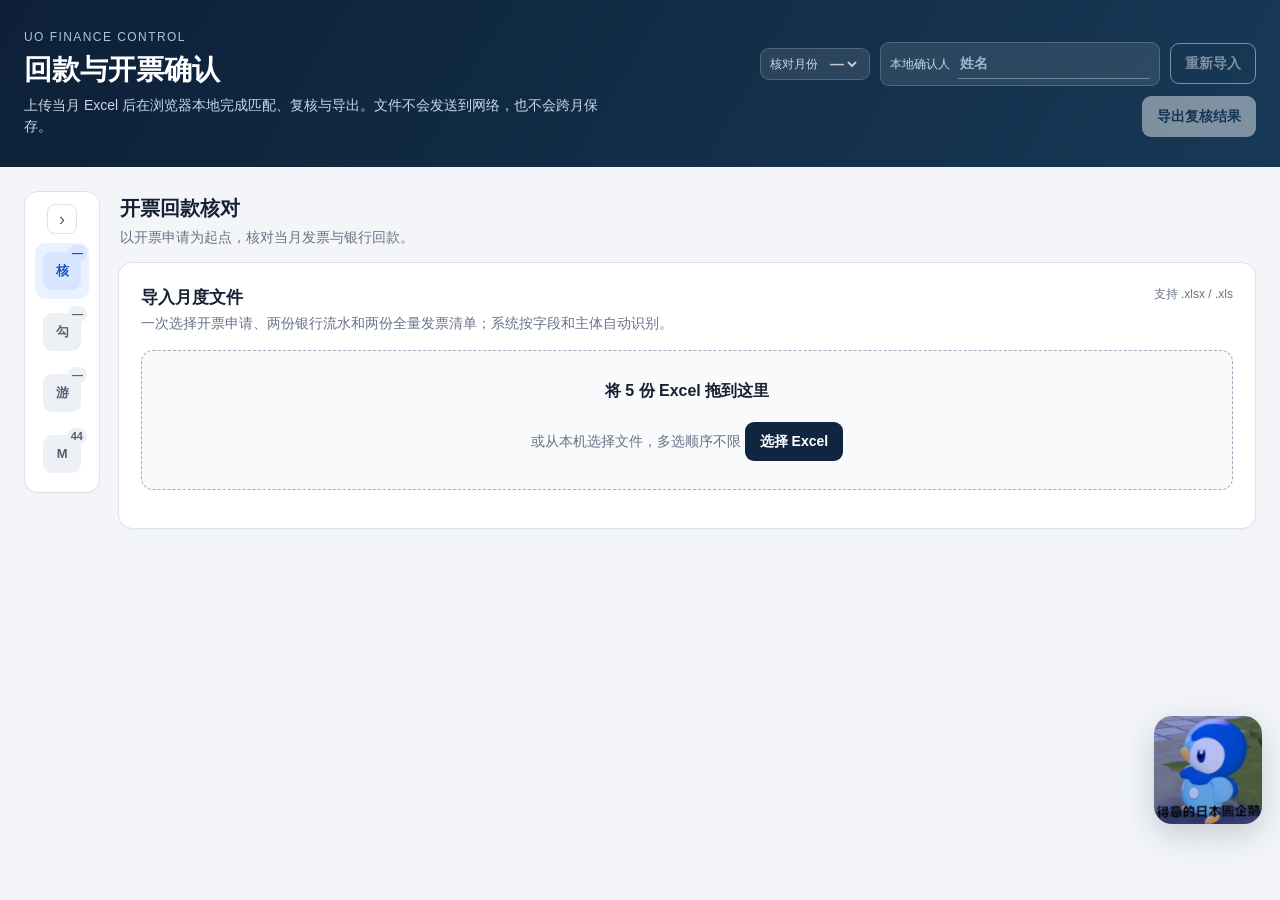
==== commit c2843cc1: "新增组合匹配与系统勾选确认能力 - 匹配组：发票/回款可关联多月份、多渠道、多游戏的业务明细，差额为 0 方可确认 - 系统勾选清单：开票与回款独立追踪 UO 系统勾选状态，支持批量标记/撤销 - 共" ====
--- a/index.html
+++ b/index.html
@@ -53,6 +53,19 @@
     @media(max-width:760px){.piplup-mascot{display:none}}
     @media(max-width:560px){main{width:calc(100% - 24px);padding:16px 0 38px}.topbar{padding:22px 0}.top-inner{width:calc(100% - 24px)}.topbar h1{font-size:23px}.primary-nav{padding:8px}.primary-nav-item,.app-shell.nav-collapsed .primary-nav-item{padding:9px}.nav-copy strong{font-size:12px}.nav-count,.app-shell.nav-collapsed .nav-count{display:none}.module-heading{display:block}.module-heading .btn{margin-top:10px}.kpis,.mapping-intro{grid-template-columns:1fr}.upload-panel{padding:16px}.tabs{overflow:auto}.month-wrap{order:3}.mapping-form-grid{grid-template-columns:1fr}.field.wide{grid-column:auto}}
     @media(prefers-reduced-motion:reduce){.piplup-mascot{animation:none}.piplup-mascot img{transition:none}}
+    .operator-wrap input{border:0;background:transparent;color:#fff;font-weight:700;outline:none;border-bottom:1px solid rgba(255,255,255,.32);min-width:96px;padding:4px 2px}.operator-wrap input::placeholder{color:#9fb6cf;font-weight:600}.operator-wrap input:focus{border-bottom-color:#fff}
+    .combo-overlay{position:fixed;inset:0;background:rgba(15,30,55,.55);backdrop-filter:blur(4px);z-index:30;display:grid;place-items:center;padding:24px;overflow:auto}.combo-overlay[hidden]{display:none}
+    .combo-panel{width:min(1280px,calc(100% - 32px));max-height:calc(100vh - 48px);background:#fff;border-radius:16px;box-shadow:0 24px 64px rgba(15,30,55,.24);display:flex;flex-direction:column;overflow:hidden}
+    .combo-head{display:flex;justify-content:space-between;align-items:flex-start;gap:12px;padding:18px 22px;border-bottom:1px solid var(--line);background:#f7f9fc}.combo-head h3{margin:0 0 3px;font-size:17px}.combo-head p{margin:0;color:var(--muted);font-size:12px}
+    .combo-grid{display:grid;grid-template-columns:1fr 1.35fr;gap:14px;padding:14px 22px;overflow:auto;min-height:280px}
+    .combo-col{display:flex;flex-direction:column;min-height:0;border:1px solid var(--line);border-radius:12px;overflow:hidden;background:#fbfcfd}.combo-col h4{margin:0;padding:10px 14px;font-size:13px;background:#fff;border-bottom:1px solid var(--line);display:flex;align-items:center;gap:8px}
+    .combo-toolbar{display:flex;flex-wrap:wrap;gap:8px;align-items:center;padding:8px 14px;border-bottom:1px solid var(--line);background:#fff}.combo-toolbar select,.combo-toolbar input{border:1px solid var(--line-strong);background:#fff;border-radius:7px;padding:6px 8px;outline:none;min-width:96px}.combo-toolbar .grow{flex:1;min-width:140px}
+    .combo-list{flex:1;overflow:auto;min-height:160px;max-height:420px}.combo-item{display:grid;grid-template-columns:22px 1fr auto;gap:8px;align-items:start;padding:9px 14px;border-bottom:1px solid #edf0f4;cursor:default}.combo-item:hover{background:#f7f9ff}.combo-item.disabled{opacity:.5;background:#f7f9fb}.combo-item.disabled:hover{background:#f7f9fb}.combo-item .meta{font-size:12px;color:var(--muted)}.combo-item .amt{font-weight:700;font-variant-numeric:tabular-nums}.combo-item .pill{font-size:11px;padding:1px 7px;border-radius:99px;background:var(--slate-bg);color:var(--slate);font-weight:700}.combo-item .pill.risk{background:var(--red-bg);color:var(--red)}.combo-item .pill.ok{background:var(--green-bg);color:var(--green)}
+    .combo-sum{padding:10px 14px;border-top:1px solid var(--line);display:flex;justify-content:space-between;align-items:center;background:#fff;font-size:13px}.combo-sum strong{font-size:15px;font-variant-numeric:tabular-nums}
+    .combo-foot{display:flex;justify-content:space-between;align-items:center;gap:12px;padding:14px 22px;border-top:1px solid var(--line);background:#f7f9fc;flex-wrap:wrap}.combo-delta{display:flex;align-items:center;gap:10px;font-size:13px;color:var(--muted)}.combo-delta strong{font-size:17px;color:var(--ink);font-variant-numeric:tabular-nums}.combo-delta small{color:var(--amber);font-weight:650}.combo-actions{display:flex;gap:8px;flex-wrap:wrap}
+    .combo-conflict{margin:0 22px 14px;padding:10px 14px;border-radius:9px;background:var(--red-bg);color:var(--red);font-size:12px;line-height:1.5;display:flex;flex-direction:column;gap:4px}.combo-conflict[hidden]{display:none}
+    .chk-actions{display:flex;gap:6px;flex-wrap:wrap}.chk-row td{vertical-align:middle}.chk-row.disabled{opacity:.6}
+    @media(max-width:980px){.combo-grid{grid-template-columns:1fr}.combo-panel{max-height:none}}
   </style>
 </head>
 <body>
@@ -61,6 +74,7 @@
       <div><div class="eyebrow">UO FINANCE CONTROL</div><h1 id="pageTitle">回款与开票确认</h1><p id="pageLead">上传当月 Excel 后在浏览器本地完成匹配、复核与导出。文件不会发送到网络，也不会跨月保存。</p></div>
       <div class="top-actions">
         <div class="month-wrap monthly-action"><label for="monthSelect">核对月份</label><select id="monthSelect" disabled><option>—</option></select></div>
+        <div class="month-wrap monthly-action operator-wrap"><label for="operatorInput">本地确认人</label><input id="operatorInput" type="text" placeholder="姓名" autocomplete="off"></div>
         <button id="resetBtn" class="btn ghost monthly-action" disabled>重新导入</button>
         <button id="exportBtn" class="btn primary monthly-action" disabled>导出复核结果</button>
       </div>
@@ -72,6 +86,7 @@
         <div class="primary-nav-head"><div class="primary-nav-title">工作区</div><button id="navCollapseBtn" class="nav-collapse" type="button" aria-expanded="true" aria-label="收起工作区" title="收起工作区"><span aria-hidden="true">‹</span></button></div>
         <nav class="primary-nav-list">
           <button class="primary-nav-item active" data-module="reconcile" aria-label="开票回款核对" title="开票回款核对"><span class="nav-icon" aria-hidden="true">核</span><span class="nav-copy"><strong>开票回款核对</strong><small>申请、发票与银行流水核对</small></span><span id="navCountReconcile" class="nav-count">—</span></button>
+          <button class="primary-nav-item" data-module="checklist" aria-label="系统勾选清单" title="系统勾选清单"><span class="nav-icon" aria-hidden="true">勾</span><span class="nav-copy"><strong>系统勾选清单</strong><small>记录 UO 系统是否已勾选</small></span><span id="navCountChecklist" class="nav-count">—</span></button>
           <button class="primary-nav-item" data-module="indie" aria-label="独立游戏回款" title="独立游戏回款"><span class="nav-icon" aria-hidden="true">游</span><span class="nav-copy"><strong>独立游戏回款</strong><small>独立于开票申请的银行回款</small></span><span id="navCountIndie" class="nav-count">—</span></button>
           <button class="primary-nav-item" data-module="mapping" aria-label="Mapping 管理" title="Mapping 管理"><span class="nav-icon" aria-hidden="true">M</span><span class="nav-copy"><strong>Mapping 管理</strong><small>UO 渠道对照与独立游戏规则</small></span><span id="navCountMapping" class="nav-count">44</span></button>
         </nav>
@@ -127,6 +142,32 @@
           </section>
         </section>
 
+        <section id="module-checklist" class="module-view">
+          <div class="module-heading"><div><h2>系统勾选清单</h2><p>金额匹配完成后，去 UO 系统勾选对应明细，回到这里标记状态。开票与回款独立追踪，互不影响。</p></div></div>
+          <div id="checklistEmpty" class="panel module-empty"><strong>暂无可勾选的业务明细</strong><span>在「开票回款核对」中完成组合匹配后，匹配组中的业务明细会出现在这里。</span></div>
+          <section id="checklistContent" class="panel work-panel" hidden>
+            <div class="indie-summary" id="checklistSummary"></div>
+            <nav class="tabs" aria-label="系统勾选分类">
+              <button class="tab active" type="button" data-checklist-tab="invoice-pending">开票待勾选 <b id="countChkInvPending">0</b></button>
+              <button class="tab" type="button" data-checklist-tab="bank-pending">回款待勾选 <b id="countChkBankPending">0</b></button>
+              <button class="tab" type="button" data-checklist-tab="checked">已勾选 <b id="countChkChecked">0</b></button>
+              <button class="tab" type="button" data-checklist-tab="exception">异常/不可勾选 <b id="countChkException">0</b></button>
+            </nav>
+            <div class="checklist-toolbar sub-toolbar">
+              <input type="search" id="filterChecklistSearch" class="grow" placeholder="搜索主体、渠道、公司或月份">
+              <button class="btn blue small" type="button" id="chkMarkInvoiceBtn" data-side="invoice">批量标记开票已勾选</button>
+              <button class="btn blue small" type="button" id="chkMarkBankBtn" data-side="bank">批量标记回款已勾选</button>
+              <button class="btn small" type="button" id="chkUnmarkBtn">批量撤销勾选</button>
+              <button class="btn small" type="button" id="chkMarkNoneBtn">标记为无需勾选</button>
+              <span id="checklistResultCount" class="result-count"></span>
+            </div>
+            <div id="tab-checklist-invoice-pending" class="tabview active"><div class="table-wrap"><table class="data-table"><thead><tr><th><input type="checkbox" id="chkSelectAll" aria-label="全选当前页"></th><th>主体</th><th>收入月份</th><th>渠道</th><th class="company">公司</th><th>游戏</th><th style="text-align:right">应匹配金额</th><th>匹配组</th><th>开票状态</th><th>开票确认人/时间</th><th>操作</th></tr></thead><tbody id="checklistInvPendingBody"></tbody></table></div></div>
+            <div id="tab-checklist-bank-pending" class="tabview"><div class="table-wrap"><table class="data-table"><thead><tr><th><input type="checkbox" class="chk-select-all" aria-label="全选当前页"></th><th>主体</th><th>收入月份</th><th>渠道</th><th class="company">公司</th><th>游戏</th><th style="text-align:right">应匹配金额</th><th>匹配组</th><th>回款状态</th><th>回款确认人/时间</th><th>操作</th></tr></thead><tbody id="checklistBankPendingBody"></tbody></table></div></div>
+            <div id="tab-checklist-checked" class="tabview"><div class="table-wrap"><table class="data-table"><thead><tr><th><input type="checkbox" class="chk-select-all" aria-label="全选当前页"></th><th>类型</th><th>主体</th><th>收入月份</th><th>渠道</th><th class="company">公司</th><th>游戏</th><th style="text-align:right">应匹配金额</th><th>匹配组</th><th>确认人</th><th>确认时间</th><th>操作</th></tr></thead><tbody id="checklistCheckedBody"></tbody></table></div></div>
+            <div id="tab-checklist-exception" class="tabview"><div class="table-wrap"><table class="data-table"><thead><tr><th><input type="checkbox" class="chk-select-all" aria-label="全选当前页"></th><th>类型</th><th>主体</th><th>收入月份</th><th>渠道</th><th class="company">公司</th><th>游戏</th><th style="text-align:right">应匹配金额</th><th>匹配组</th><th>异常原因</th><th>操作</th></tr></thead><tbody id="checklistExceptionBody"></tbody></table></div></div>
+          </section>
+        </section>
+
         <section id="module-indie" class="module-view">
           <div class="module-heading"><div><h2>独立游戏回款</h2><p>以银行流水为起点，识别不需要关联开票申请的独立游戏回款。</p></div></div>
           <div id="indieEmpty" class="panel module-empty"><strong>请先导入当月银行流水</strong><span>在“开票回款核对”完成月度文件导入后，这里会自动识别独立游戏回款。</span></div>
@@ -157,6 +198,7 @@
               <div class="field"><label for="uoMappingEntity">主体</label><select id="uoMappingEntity" required><option>上海幻电</option><option>芜湖享游</option></select></div>
               <div class="field"><label for="uoMappingInvoice">开票要求</label><select id="uoMappingInvoice" required><option value="normal">正常开票</option><option value="none">无需开票</option></select></div>
               <div class="field wide"><label for="uoMappingCompany">开票公司</label><input id="uoMappingCompany" required placeholder="开票申请中的标准公司名称"></div>
+              <div class="field"><label for="uoMappingSettlement">共享结算组</label><input id="uoMappingSettlement" placeholder="例如：华为系（同组渠道可跨渠道候选）"></div>
               <div class="field"><label for="uoMappingNote">规则说明</label><input id="uoMappingNote" placeholder="例如：与华为、鸿蒙共用开票公司"></div>
             </div>
             <div class="mapping-form-foot"><button id="cancelUoMappingForm" class="btn" type="button">取消</button><button class="btn blue" type="submit">保存规则</button></div>
@@ -179,7 +221,7 @@
               <button class="tab" type="button" data-mapping-tab="indie">独立游戏规则 <b id="countIndieMapping">0</b></button>
             </nav>
             <div id="tab-mapping-uo" class="tabview active">
-              <div class="table-wrap" style="max-height:690px"><table class="data-table"><thead><tr><th>状态</th><th>渠道</th><th>主体</th><th class="company">开票公司</th><th>开票要求</th><th>对照状态</th><th>当年申请</th><th style="text-align:right">当年金额</th><th>操作</th></tr></thead><tbody id="uoMappingBody"></tbody></table></div>
+              <div class="table-wrap" style="max-height:690px"><table class="data-table"><thead><tr><th>状态</th><th>渠道</th><th>主体</th><th class="company">开票公司</th><th>结算组</th><th>开票要求</th><th>对照状态</th><th>当年申请</th><th style="text-align:right">当年金额</th><th>操作</th></tr></thead><tbody id="uoMappingBody"></tbody></table></div>
             </div>
             <div id="tab-mapping-indie" class="tabview">
               <div class="table-wrap" style="max-height:690px"><table class="data-table"><thead><tr><th>状态</th><th>渠道</th><th>主体</th><th>币种</th><th class="company">银行对方名称基准</th><th>严格归一化名称</th><th>UO 共用公司</th><th>本月命中</th><th style="text-align:right">本月金额</th><th>操作</th></tr></thead><tbody id="mappingBody"></tbody></table></div>
@@ -189,6 +231,48 @@
       </div>
     </div>
   </main>
+
+  <div id="comboOverlay" class="combo-overlay" hidden>
+    <div class="combo-panel" role="dialog" aria-modal="true" aria-labelledby="comboTitle">
+      <header class="combo-head">
+        <div><h3 id="comboTitle">组合匹配</h3><p id="comboSub">勾选来源单据与业务明细，确认后生成匹配组。</p></div>
+        <button id="comboClose" class="btn small" type="button">关闭</button>
+      </header>
+      <div class="combo-grid">
+        <section class="combo-col">
+          <h4>来源单据 <span id="comboSourceType" class="badge muted">—</span></h4>
+          <div class="combo-toolbar">
+            <label class="enter-toggle"><input type="checkbox" id="comboShowOccupied"> 显示已被其他匹配组占用的单据</label>
+          </div>
+          <div class="combo-list" id="comboSourceList"></div>
+          <div class="combo-sum"><span>来源合计</span><strong id="comboSourceTotal">¥ 0.00</strong></div>
+        </section>
+        <section class="combo-col">
+          <h4>业务明细候选 <span id="comboPoolCount" class="badge muted">0</span></h4>
+          <div class="combo-toolbar">
+            <select id="comboFilterMonth"><option value="">全部收入月份</option></select>
+            <select id="comboFilterChannel"><option value="">全部渠道</option></select>
+            <select id="comboFilterGame"><option value="">全部游戏</option></select>
+            <input id="comboFilterSearch" type="search" placeholder="搜索公司/月份" class="grow">
+            <label class="enter-toggle"><input type="checkbox" id="comboOnlyOpen" checked> 仅未闭环</label>
+            <label class="enter-toggle"><input type="checkbox" id="comboAllowFuture"> 允许晚于单据月份</label>
+          </div>
+          <div class="combo-list" id="comboDetailList"></div>
+          <div class="combo-sum"><span>已选业务合计</span><strong id="comboDetailTotal">¥ 0.00</strong></div>
+        </section>
+      </div>
+      <footer class="combo-foot">
+        <div class="combo-delta"><span>差额</span><strong id="comboDelta">¥ 0.00</strong><small id="comboDeltaHint"></small></div>
+        <div class="combo-actions">
+          <button id="comboDraft" class="btn" type="button">保存为部分匹配</button>
+          <button id="comboConfirm" class="btn blue" type="button" disabled>确认匹配</button>
+          <button id="comboCancel" class="btn ghost" type="button">取消</button>
+        </div>
+      </footer>
+      <div id="comboConflict" class="combo-conflict" hidden></div>
+    </div>
+  </div>
+
   <button id="piplupMascot" class="piplup-mascot" type="button" aria-pressed="false" aria-label="暂停波加曼动效" title="点击暂停或继续波加曼动效"><img src="assets/piplup.png" alt="得意的波加曼"></button>
   <div id="toast" class="toast" role="status"></div>
 
@@ -280,15 +364,26 @@
     const INDIE_PENDING_STATUSES = ['共享公司待复核','模糊匹配候选','规则冲突'];
     const PAGE_META = {
       reconcile:{title:'回款与开票确认',lead:'上传当月 Excel 后在浏览器本地完成匹配、复核与导出。文件不会发送到网络，也不会跨月保存。'},
+      checklist:{title:'系统勾选清单',lead:'记录金额匹配完成后是否已在 UO 系统勾选。开票与回款独立追踪，互不影响。'},
       indie:{title:'独立游戏回款',lead:'以银行流水为起点，识别不需要关联开票申请的独立游戏回款。'},
       mapping:{title:'Mapping 管理',lead:'长期维护 UO 渠道与开票公司对照，以及独立游戏银行名称识别规则。不受核对月份影响。'}
     };
     const NAV_STORAGE_KEY='uo-primary-nav-v1';
     const ENTRY_STORAGE_KEY='uo-entry-status-v1';
+    const OPERATOR_STORAGE_KEY='uo-operator-v1';
+    const MATCHGROUP_STORAGE_KEY='uo-match-groups-v1';
+    const CHECKSTATUS_STORAGE_KEY='uo-check-status-v1';
+    const SETTLEMENT_GROUPS = { '华为':'华为系', '鸿蒙':'华为系' };
+    const MATCH_STATUS = { UNMATCHED:'未匹配', PARTIAL:'部分匹配', MATCHED:'已匹配', REVIEW:'差异待复核', CONFLICT:'冲突待复核', DRAFT:'草稿' };
+    const CHECK_STATUS = { PENDING:'待勾选', CHECKED:'已勾选', NONE:'无需勾选' };
+    const SETTLEMENT_DEFAULT = rule => SETTLEMENT_GROUPS[rule.channel] || '';
     const initialNavCollapsed=(()=>{try{return localStorage.getItem(NAV_STORAGE_KEY)!=='expanded'}catch{return true}})();
-    const state = { files:[], mapping:[], banks:[], invoices:[], indieMatches:[], months:[], month:'', results:[], checks:[], fileReports:[], overrides:{}, expanded:new Set(), currentTab:'results', currentModule:'reconcile', mappingTab:'uo', mappingFilter:'', mappingUnknown:[], navCollapsed:initialNavCollapsed, entryStatus:loadEntryStatus(), showEntered:false };
+    const state = { files:[], mapping:[], banks:[], invoices:[], indieMatches:[], months:[], month:'', results:[], checks:[], fileReports:[], overrides:{}, expanded:new Set(), currentTab:'results', currentModule:'reconcile', mappingTab:'uo', mappingFilter:'', mappingUnknown:[], navCollapsed:initialNavCollapsed, entryStatus:loadEntryStatus(), showEntered:false, matchGroups:loadMatchGroups(), checkStatus:loadCheckStatus(), operator:loadOperator(), comboDraft:null, comboFilter:{month:'',channel:'',game:'',q:'',onlyOpen:true,allowFuture:false,showOccupied:false}, checklistTab:'invoice-pending', dirty:false };
     const $ = s => document.querySelector(s);
-    const els = { fileInput:$('#fileInput'),dropzone:$('#dropzone'),progress:$('#progress'),fileGrid:$('#fileGrid'),uploadPanel:$('#uploadPanel'),importStatus:$('#importStatus'),toggleUpload:$('#toggleUploadDetails'),workspace:$('#workspace'),month:$('#monthSelect'),reset:$('#resetBtn'),export:$('#exportBtn'),resultBody:$('#resultBody'),bankBody:$('#bankBody'),invoiceBody:$('#invoiceBody'),indieBody:$('#indieBody'),indieSummary:$('#indieSummary'),indieEmpty:$('#indieEmpty'),indieContent:$('#indieContent'),mappingBody:$('#mappingBody'),uoMappingBody:$('#uoMappingBody'),mappingIntro:$('#mappingIntro'),mappingForm:$('#mappingForm'),uoMappingForm:$('#uoMappingForm'),checkList:$('#checkList'),toast:$('#toast') };
+    const els = { fileInput:$('#fileInput'),dropzone:$('#dropzone'),progress:$('#progress'),fileGrid:$('#fileGrid'),uploadPanel:$('#uploadPanel'),importStatus:$('#importStatus'),toggleUpload:$('#toggleUploadDetails'),workspace:$('#workspace'),month:$('#monthSelect'),operator:$('#operatorInput'),reset:$('#resetBtn'),export:$('#exportBtn'),resultBody:$('#resultBody'),bankBody:$('#bankBody'),invoiceBody:$('#invoiceBody'),indieBody:$('#indieBody'),indieSummary:$('#indieSummary'),indieEmpty:$('#indieEmpty'),indieContent:$('#indieContent'),mappingBody:$('#mappingBody'),uoMappingBody:$('#uoMappingBody'),mappingIntro:$('#mappingIntro'),mappingForm:$('#mappingForm'),uoMappingForm:$('#uoMappingForm'),checkList:$('#checkList'),toast:$('#toast'),
+      comboOverlay:$('#comboOverlay'),comboClose:$('#comboClose'),comboCancel:$('#comboCancel'),comboConfirm:$('#comboConfirm'),comboDraft:$('#comboDraft'),comboTitle:$('#comboTitle'),comboSub:$('#comboSub'),comboSourceType:$('#comboSourceType'),comboSourceList:$('#comboSourceList'),comboSourceTotal:$('#comboSourceTotal'),comboDetailList:$('#comboDetailList'),comboDetailTotal:$('#comboDetailTotal'),comboPoolCount:$('#comboPoolCount'),comboDelta:$('#comboDelta'),comboDeltaHint:$('#comboDeltaHint'),comboConflict:$('#comboConflict'),
+      comboFilterMonth:$('#comboFilterMonth'),comboFilterChannel:$('#comboFilterChannel'),comboFilterGame:$('#comboFilterGame'),comboFilterSearch:$('#comboFilterSearch'),comboOnlyOpen:$('#comboOnlyOpen'),comboAllowFuture:$('#comboAllowFuture'),comboShowOccupied:$('#comboShowOccupied'),
+      checklistEmpty:$('#checklistEmpty'),checklistContent:$('#checklistContent'),checklistSummary:$('#checklistSummary'),chkInvPendingBody:$('#checklistInvPendingBody'),chkBankPendingBody:$('#checklistBankPendingBody'),chkCheckedBody:$('#checklistCheckedBody'),chkExceptionBody:$('#checklistExceptionBody'),countChkInvPending:$('#countChkInvPending'),countChkBankPending:$('#countChkBankPending'),countChkChecked:$('#countChkChecked'),countChkException:$('#countChkException'),filterChecklistSearch:$('#filterChecklistSearch'),checklistResultCount:$('#checklistResultCount') };
     const money = n => Number(n||0).toLocaleString('zh-CN',{minimumFractionDigits:2,maximumFractionDigits:2});
     const esc = v => String(v??'').replace(/[&<>'"]/g,c=>({'&':'&amp;','<':'&lt;','>':'&gt;',"'":'&#39;','"':'&quot;'}[c]));
     const round2 = n => Math.round((Number(n)+Number.EPSILON)*100)/100;
@@ -304,7 +399,7 @@
     const RULE_STORAGE_KEY='uo-indie-mapping-rules-v1';
     const UO_RULE_STORAGE_KEY='uo-channel-mapping-rules-v1';
     function hydrateRule(rule,index=0){ const aliases=Array.isArray(rule.aliases)?rule.aliases:[]; return {...rule,id:rule.id||`indie-rule-${index+1}`,aliases,months:Array.isArray(rule.months)?rule.months:[],active:rule.active!==false,strictKey:strictCompanyKey(rule.company),coreKey:coreCompanyKey(rule.company),aliasKeys:aliases.map(strictCompanyKey)}; }
-    function hydrateUoRule(rule,index=0){ return {...rule,id:rule.id||`uo-rule-${index+1}`,note:rule.note||'',invoicePolicy:rule.invoicePolicy==='none'?'none':'normal',active:rule.active!==false,channelKey:normalizeText(rule.channel),companyKey:normalizeText(rule.company),strictKey:strictCompanyKey(rule.company)}; }
+    function hydrateUoRule(rule,index=0){ return {...rule,id:rule.id||`uo-rule-${index+1}`,note:rule.note||'',settlementGroup:rule.settlementGroup||SETTLEMENT_GROUPS[rule.channel]||'',invoicePolicy:rule.invoicePolicy==='none'?'none':'normal',active:rule.active!==false,channelKey:normalizeText(rule.channel),companyKey:normalizeText(rule.company),strictKey:strictCompanyKey(rule.company)}; }
     function loadIndieRules(){ try{const saved=JSON.parse(localStorage.getItem(RULE_STORAGE_KEY)||'null');if(Array.isArray(saved)&&saved.length)return saved.map(hydrateRule)}catch(err){console.warn('Mapping rules could not be loaded',err)} return INDIE_RULE_SEEDS.map(hydrateRule); }
     function saveIndieRules(){ try{localStorage.setItem(RULE_STORAGE_KEY,JSON.stringify(INDIE_RULES.map(({strictKey,coreKey,aliasKeys,...rule})=>rule)))}catch(err){toast('Mapping 规则无法写入本地存储',true)} }
     function migrateUoRule(rule){ const next={...rule}; const channel=normalizeText(next.channel),company=normalizeText(next.company); if(channel==='荣耀'&&company===normalizeText('华为软件技术有限公司')){next.company='深圳荣耀软件技术有限公司';if(!next.note||next.note==='无需开票；与华为、鸿蒙共用开票公司')next.note='无需开票'} if(channel==='华为'&&next.note==='与鸿蒙、荣耀共用开票公司')next.note='与鸿蒙共用开票公司'; if(channel==='鸿蒙'&&next.note==='与华为、荣耀共用开票公司')next.note='与华为共用开票公司'; return next; }
@@ -314,6 +409,20 @@
     function saveEntryStatus(){ try{localStorage.setItem(ENTRY_STORAGE_KEY,JSON.stringify(state.entryStatus))}catch(err){toast('录入状态无法写入本地存储',true)} }
     const isEntered = x => !!state.entryStatus[x.stableKey];
     function toggleEntered(x){ if(state.entryStatus[x.stableKey]) delete state.entryStatus[x.stableKey]; else state.entryStatus[x.stableKey]=1; saveEntryStatus(); }
+    function loadOperator(){ try{return String(localStorage.getItem(OPERATOR_STORAGE_KEY)||'')}catch{return ''} }
+    function saveOperator(){ try{localStorage.setItem(OPERATOR_STORAGE_KEY,state.operator||'')}catch{} }
+    function currentOperator(){ return (state.operator||'').trim()||'未署名' }
+    function detailFingerprint(detail){
+      const parts=[detail.entity,detail.channelKey,detail.companyKey,detail.periodKey,String(detail.amount||''),detail.requestBatch||'',detail.sheet||'',detail.row||''];
+      return `d|${parts.join('|')}`;
+    }
+    function loadMatchGroups(){ try{return JSON.parse(localStorage.getItem(MATCHGROUP_STORAGE_KEY)||'[]')||[]}catch{return[]} }
+    function saveMatchGroups(){ try{localStorage.setItem(MATCHGROUP_STORAGE_KEY,JSON.stringify(state.matchGroups.map(g=>({...g}))))}catch(err){toast('匹配组无法写入本地存储',true)} }
+    function loadCheckStatus(){ try{return JSON.parse(localStorage.getItem(CHECKSTATUS_STORAGE_KEY)||'{}')||{}}catch{return{}} }
+    function saveCheckStatus(){ try{localStorage.setItem(CHECKSTATUS_STORAGE_KEY,JSON.stringify(state.checkStatus))}catch(err){toast('勾选状态无法写入本地存储',true)} }
+    function markDirty(){ state.dirty=true }
+    function clearDirty(){ state.dirty=false }
+    function nowTimestamp(){const d=new Date(),two=n=>String(n).padStart(2,'0');return `${d.getFullYear()}-${two(d.getMonth()+1)}-${two(d.getDate())} ${two(d.getHours())}:${two(d.getMinutes())}`}
     let INDIE_RULES = loadIndieRules();
     let UO_RULES = loadUoRules();
     const toNumber = v => { if(typeof v==='number') return Number.isFinite(v)?v:NaN; const x=String(v??'').replace(/[,，¥￥\s]/g,''); return x===''?NaN:Number(x); };
@@ -371,7 +480,23 @@
       const monthCounts={}; [...state.banks,...state.invoices].forEach(r=>{if(r.month) monthCounts[r.month]=(monthCounts[r.month]||0)+1});
       state.months=Object.keys(monthCounts).sort().reverse(); state.month=state.months[0]||'';
       auditImportedMapping();
+      validatePersistedMatchGroups();
       renderFileGrid(); setupMonths(); reconcile(); renderAll();
+    }
+    function validatePersistedMatchGroups(){
+      if(!state.matchGroups.length) return;
+      const currentSourceKeys=new Set([...state.banks,...state.invoices].map(r=>r.stableKey));
+      const currentDetailFps=new Set(state.mapping.map(detailFingerprint));
+      const orphanGroups=[], orphanDetails=[];
+      for(const g of state.matchGroups){
+        const missingSources=g.sourceKeys.filter(k=>!currentSourceKeys.has(k));
+        const missingDetails=g.detailFps.filter(fp=>!currentDetailFps.has(fp));
+        if(missingSources.length||missingDetails.length){ orphanGroups.push({g,missingSources,missingDetails}); if(missingDetails.length) orphanDetails.push(...missingDetails); }
+      }
+      if(orphanGroups.length){
+        addCheck('warn','本地匹配组引用了当前导入未包含的单据/明细',`共 ${orphanGroups.length} 个匹配组存在悬空引用（来源 ${orphanGroups.reduce((n,x)=>n+x.missingSources.length,0)} 条、业务明细 ${orphanDetails.length} 条），将在导出时标记为“悬空”，但不会自动删除；如需清理请到「系统勾选清单」撤销对应匹配组。`);
+        for(const x of orphanGroups){ x.g._orphan=true; x.g._orphanSources=x.missingSources; x.g._orphanDetails=x.missingDetails; }
+      }
     }
     function parseMapping(fileName,sheets){
       const entities=[];
@@ -664,7 +789,7 @@
       $('#countUoMapping').textContent=stats.uoActive.length;
       $('#countIndieMapping').textContent=stats.indieActive.length;
       const uoSorted=[...UO_RULES].filter(isUoRuleVisible).sort((a,b)=>a.entity.localeCompare(b.entity,'zh')||a.channel.localeCompare(b.channel,'zh')||a.company.localeCompare(b.company,'zh'));
-      els.uoMappingBody.innerHTML=uoSorted.length?uoSorted.map(rule=>{const audit=uoRuleAudit(rule),invoiceLabel=rule.invoicePolicy==='none'?'无需开票':'正常开票';return `<tr><td><span class="badge ${rule.active!==false?'ok':'muted'}">${rule.active!==false?'启用':'已停用'}</span></td><td><strong>${esc(rule.channel)}</strong></td><td class="nowrap">${esc(rule.entity)}</td><td class="company">${esc(rule.company)}${rule.note?`<div class="muted">${esc(rule.note)}</div>`:''}</td><td>${rule.invoicePolicy==='none'?`<span class="badge muted">${invoiceLabel}</span>`:invoiceLabel}</td><td><span class="badge ${audit.cls}">${audit.label}</span></td><td>${state.mapping.length?`${audit.rows.length} 笔`:'—'}</td><td class="num">${state.mapping.length?money(sum(audit.rows.map(r=>r.amount))):'—'}</td><td><div class="rule-actions"><button class="rule-action" type="button" data-uo-action="edit" data-rule-id="${esc(rule.id)}">编辑</button><button class="rule-action ${rule.active!==false?'danger':''}" type="button" data-uo-action="toggle" data-rule-id="${esc(rule.id)}">${rule.active!==false?'停用':'启用'}</button></div></td></tr>`}).join(''):`<tr><td colspan="9"><div class="empty"><strong>${state.mappingFilter==='pending'?'没有待确认的 UO 对照':state.mappingFilter==='disabled'?'没有已停用的 UO 对照':'还没有 UO 渠道对照'}</strong>${state.mappingFilter?'点击顶部卡片可回到全部规则。':'点击右上角新增 UO 规则。'}</div></td></tr>`;
+      els.uoMappingBody.innerHTML=uoSorted.length?uoSorted.map(rule=>{const audit=uoRuleAudit(rule),invoiceLabel=rule.invoicePolicy==='none'?'无需开票':'正常开票';return `<tr><td><span class="badge ${rule.active!==false?'ok':'muted'}">${rule.active!==false?'启用':'已停用'}</span></td><td><strong>${esc(rule.channel)}</strong></td><td class="nowrap">${esc(rule.entity)}</td><td class="company">${esc(rule.company)}${rule.note?`<div class="muted">${esc(rule.note)}</div>`:''}</td><td>${rule.settlementGroup?`<span class="badge wait">${esc(rule.settlementGroup)}</span>`:'—'}</td><td>${rule.invoicePolicy==='none'?`<span class="badge muted">${invoiceLabel}</span>`:invoiceLabel}</td><td><span class="badge ${audit.cls}">${audit.label}</span></td><td>${state.mapping.length?`${audit.rows.length} 笔`:'—'}</td><td class="num">${state.mapping.length?money(sum(audit.rows.map(r=>r.amount))):'—'}</td><td><div class="rule-actions"><button class="rule-action" type="button" data-uo-action="edit" data-rule-id="${esc(rule.id)}">编辑</button><button class="rule-action ${rule.active!==false?'danger':''}" type="button" data-uo-action="toggle" data-rule-id="${esc(rule.id)}">${rule.active!==false?'停用':'启用'}</button></div></td></tr>`}).join(''):`<tr><td colspan="10"><div class="empty"><strong>${state.mappingFilter==='pending'?'没有待确认的 UO 对照':state.mappingFilter==='disabled'?'没有已停用的 UO 对照':'还没有 UO 渠道对照'}</strong>${state.mappingFilter?'点击顶部卡片可回到全部规则。':'点击右上角新增 UO 规则。'}</div></td></tr>`;
       const indieRules=[...INDIE_RULES].filter(isIndieRuleVisible);
       els.mappingBody.innerHTML=indieRules.length?indieRules.map(rule=>{const hits=state.indieMatches.filter(r=>r.ruleId===rule.id),shared=indieRuleSharedWithUo(rule);return `<tr><td><span class="badge ${rule.active!==false?'ok':'muted'}">${rule.active!==false?'启用':'已停用'}</span></td><td><strong>${esc(rule.channel)}</strong></td><td class="nowrap">${esc(rule.entity)}</td><td>${esc(rule.currency)}</td><td class="company">${esc(rule.company)}${rule.aliases.length?`<div class="muted">别名：${esc(rule.aliases.join(' / '))}</div>`:''}</td><td><span class="muted">${esc(rule.strictKey)}</span></td><td>${shared?'<span class="badge wait">是，需复核</span>':'否'}</td><td>${ready?`${hits.length} 笔`:'—'}</td><td class="num">${ready?money(sum(hits.map(r=>r.amount))):'—'}</td><td><div class="rule-actions"><button class="rule-action" type="button" data-rule-action="edit" data-rule-id="${esc(rule.id)}">编辑</button><button class="rule-action ${rule.active!==false?'danger':''}" type="button" data-rule-action="toggle" data-rule-id="${esc(rule.id)}">${rule.active!==false?'停用':'启用'}</button></div></td></tr>`}).join(''):`<tr><td colspan="10"><div class="empty"><strong>${state.mappingFilter==='pending'?'没有待确认的独立游戏规则':state.mappingFilter==='disabled'?'没有已停用的独立游戏规则':'还没有独立游戏规则'}</strong>${state.mappingFilter?'点击顶部卡片可回到全部规则。':'点击右上角新增独立游戏规则。'}</div></td></tr>`;
       updateMappingActions();
@@ -680,22 +805,272 @@
     function sourceCard(r,type){ const base=r[type], final=finalSide(r,type), sources=(type==='bank'?state.banks:state.invoices).filter(x=>base.candidateIds.includes(x.id)).sort((a,b)=>Math.abs(a.amount-r.amount)-Math.abs(b.amount-r.amount)); const title=type==='bank'?'当月回款候选':'当月发票候选';
       const items=sources.length?sources.map(x=>{const invoiceMeta=type==='invoice'&&x.taxRate?` · 税率 ${esc(x.taxRate)}`:'',taxLine=type==='invoice'?`<span class="tax-line">${Number.isFinite(x.taxAmount)?`税额 ¥ ${money(x.taxAmount)}`:'税额未提供'}</span>`:'';return `<label class="detail-item"><input type="checkbox" data-action="candidate" data-side="${type}" data-id="${r.id}" data-source="${x.id}" ${final.ids.includes(x.id)?'checked':''}><div><strong>${esc(x.company)}</strong><div class="meta">${esc(x.date)}${invoiceMeta} · ${esc(x.file)} · ${esc(x.sheet)} 第 ${x.row} 行${x.reason?' · '+esc(x.reason):''}</div></div><span class="source-amount"><span class="amt">¥ ${money(x.amount)}</span>${taxLine}</span></label>`}).join(''):'<div class="empty" style="padding:28px 12px">同主体、同公司在本月没有可用候选</div>';
       const taxTotal=type==='invoice'&&final.taxKnownCount?` · 税额 ¥ ${money(final.taxAmount)}${final.taxKnownCount<final.sourceCount?'（部分）':''}`:''; return `<section class="detail-card"><h4>${title} · ${esc(base.matchType)}</h4><div class="detail-list">${items}</div><div class="detail-foot"><span class="delta">已选 ¥ ${money(final.amount)}${taxTotal} · 差额 ¥ ${money(round2(final.amount-r.amount))}</span><button class="btn blue small" data-action="confirm" data-side="${type}" data-id="${r.id}">确认所选</button></div></section>`; }
+    /* ====== 匹配组与系统勾选：核心模型 ====== */
+    function detailByFp(fp){ return state.mapping.find(d=>detailFingerprint(d)===fp) }
+    function sourceByStableKey(key,type){ const arr=type==='bank'?state.banks:state.invoices; return arr.find(x=>x.stableKey===key) }
+    function uoRuleForDetail(detail){ return UO_RULES.find(r=>r.active!==false&&r.entity===detail.entity&&r.channelKey===detail.channelKey&&r.companyKey===detail.companyKey) }
+    function detailSettlementGroup(detail){ const rule=uoRuleForDetail(detail); return rule?.settlementGroup||SETTLEMENT_GROUPS[detail.channel]||'' }
+    function detailGame(detail){ return '—' }
+    function checkStatusFor(fp,side){ const k=`${side}:${fp}`; const v=state.checkStatus[k]; if(v&&v.status) return v; return {status:CHECK_STATUS.PENDING,confirmer:'',time:''} }
+    function setCheckStatus(fp,side,status){ const k=`${side}:${fp}`; if(status===CHECK_STATUS.PENDING){ delete state.checkStatus[k] } else { state.checkStatus[k]={status,confirmer:currentOperator(),time:nowTimestamp()} } saveCheckStatus(); markDirty(); }
+    function matchGroupsOfType(type){ return state.matchGroups.filter(g=>g.type===type) }
+    function matchGroupForSource(stableKey,type){ return state.matchGroups.find(g=>g.type===type&&g.sourceKeys.includes(stableKey)) }
+    function matchGroupForDetail(fp,type){ return state.matchGroups.find(g=>g.type===type&&g.detailFps.includes(fp)) }
+    function isSourceOccupied(stableKey,type,excludeGroupId=null){ return state.matchGroups.some(g=>g.id!==excludeGroupId&&g.type===type&&g.status!=='draft'&&g.sourceKeys.includes(stableKey)) }
+    function isDetailOccupied(fp,type,excludeGroupId=null){ return state.matchGroups.some(g=>g.id!==excludeGroupId&&g.type===type&&g.status!=='draft'&&g.detailFps.includes(fp)) }
+    function matchGroupTotal(group){ const sources=group.sourceKeys.map(k=>sourceByStableKey(k,group.type)).filter(Boolean); const details=group.detailFps.map(detailByFp).filter(Boolean); return {sourceTotal:sum(sources.map(x=>x.amount)),detailTotal:sum(details.map(x=>x.amount)),sourceCount:sources.length,detailCount:details.length} }
+    function matchGroupDelta(group){ const t=matchGroupTotal(group); return round2(t.sourceTotal-t.detailTotal) }
+    function matchGroupDerivedStatus(group){ const t=matchGroupTotal(group); const delta=cents(t.sourceTotal-t.detailTotal); if(group.status==='draft') return MATCH_STATUS.DRAFT; if(t.sourceCount===0||t.detailCount===0) return MATCH_STATUS.REVIEW; if(delta===0) return MATCH_STATUS.MATCHED; if(Math.abs(delta)<=100) return MATCH_STATUS.REVIEW; return MATCH_STATUS.PARTIAL }
+    function groupClosedOnSide(group,side){ if(!group||group.status!=='confirmed') return false; const allChecked=group.detailFps.every(fp=>{const s=checkStatusFor(fp,side);return s.status===CHECK_STATUS.CHECKED||s.status===CHECK_STATUS.NONE}); return allChecked }
+    function groupCheckProgress(group,side){ if(!group) return {checked:0,total:0,fully:false}; const checked=group.detailFps.filter(fp=>{const s=checkStatusFor(fp,side);return s.status===CHECK_STATUS.CHECKED}).length; const none=group.detailFps.filter(fp=>{const s=checkStatusFor(fp,side);return s.status===CHECK_STATUS.NONE}).length; const total=group.detailFps.length; return {checked,none,total,fully:checked+none===total&&total>0,partial:checked>0&&checked<total} }
+    function groupClosureLabel(group){ if(!group) return ''; const inv=groupCheckProgress(group,'invoice'), bank=groupCheckProgress(group,'bank'); const sideLabel=p=>p.fully?'已勾选':p.partial?'部分已勾选':'待勾选'; const invL=group.type==='invoice'?sideLabel(inv):'无需'; const bankL=group.type==='bank'?sideLabel(bank):'无需'; const own=group.type==='invoice'?sideLabel(inv):sideLabel(bank); return own }
+    function newMatchGroupId(){ return `mg-${Date.now().toString(36)}-${Math.random().toString(36).slice(2,6)}` }
+    function persistMatchGroup(group){ saveMatchGroups(); markDirty() }
+    function commitMatchGroup(group){ group.status='confirmed'; group.confirmer=currentOperator(); group.confirmTime=nowTimestamp(); group.modifier=currentOperator(); group.modifyTime=nowTimestamp(); persistMatchGroup(group) }
+    function updateMatchGroupMod(group){ group.modifier=currentOperator(); group.modifyTime=nowTimestamp(); persistMatchGroup(group) }
+    function deleteMatchGroup(id){ const idx=state.matchGroups.findIndex(g=>g.id===id); if(idx>=0){ state.matchGroups.splice(idx,1); saveMatchGroups(); markDirty() } }
+    function candidateSources(type,seedKey,excludeGroupId=null){
+      const all=type==='bank'?state.banks:state.invoices;
+      if(!state.month) return [];
+      const sameMonth=all.filter(x=>x.month===state.month&&x.valid);
+      const seed=sourceByStableKey(seedKey,type);
+      const ent=seed?.entity||'';
+      const pools=sameMonth.filter(x=>x.entity===ent);
+      const occ=new Set();
+      state.matchGroups.forEach(g=>{ if(g.id===excludeGroupId||g.status==='draft') return; g.sourceKeys.forEach(k=>occ.add(k)) });
+      return pools.map(x=>({...x,_occupied:occ.has(x.stableKey),_seed:x.stableKey===seedKey}));
+    }
+    function candidateDetails(type,seedKeys,excludeGroupId=null){
+      if(!state.month||!seedKeys.length) return [];
+      const seeds=seedKeys.map(k=>sourceByStableKey(k,type)).filter(Boolean);
+      if(!seeds.length) return [];
+      const ent=seeds[0].entity;
+      const docMonth=state.month;
+      const sourcesByCompany=new Set(); const sourcesByGroup=new Set();
+      seeds.forEach(s=>{sourcesByCompany.add(s.companyKey); const rule=UO_RULES.find(r=>r.active!==false&&r.entity===s.entity&&r.companyKey===s.companyKey); if(rule?.settlementGroup) sourcesByGroup.add(rule.settlementGroup)});
+      const occ=new Set();
+      state.matchGroups.forEach(g=>{ if(g.id===excludeGroupId||g.status==='draft') return; g.detailFps.forEach(fp=>occ.add(fp)) });
+      const rows=activeMappingRows();
+      return rows.filter(d=>{
+        if(d.entity!==ent) return false;
+        const dRule=uoRuleForDetail(d); const dGroup=dRule?.settlementGroup||detailSettlementGroup(d);
+        const companyMatch=sourcesByCompany.has(d.companyKey);
+        const groupMatch=dGroup&&sourcesByGroup.has(dGroup);
+        if(!companyMatch&&!groupMatch) return false;
+        return d;
+      }).map(d=>({...d,_fp:detailFingerprint(d),_occupied:occ.has(detailFingerprint(d)),_future:d.period>docMonth}));
+    }
+    function comboValidate(group){
+      const issues=[];
+      const t=matchGroupTotal(group);
+      const delta=cents(t.sourceTotal-t.detailTotal);
+      if(t.sourceCount===0) issues.push('未选择任何来源单据');
+      if(t.detailCount===0) issues.push('未选择任何业务明细');
+      const occSources=new Set(); group.sourceKeys.forEach(k=>{const occ=isSourceOccupied(k,group.type,group.id); if(occ) occSources.add(k)});
+      if(occSources.size) issues.push(`来源单据已被其他匹配组占用：${[...occSources].slice(0,3).map(k=>{const s=sourceByStableKey(k,group.type); return s?`${s.date} · ${s.company} · ¥${money(s.amount)}`:k}).join('；')}`);
+      const occDetails=new Set(); group.detailFps.forEach(fp=>{if(isDetailOccupied(fp,group.type,group.id)) occDetails.add(fp)});
+      if(occDetails.size) issues.push(`业务明细已被其他匹配组占用：${[...occDetails].size} 条`);
+      const overDetails=[]; group.detailFps.forEach(fp=>{ if(isDetailOccupied(fp,group.type,group.id)) overDetails.push(fp) });
+      const futureDetails=group.detailFps.map(detailByFp).filter(d=>d&&d.period>maxSourceMonth(group)).map(d=>`${d.period} · ${d.channel}`);
+      if(futureDetails.length) issues.push(`收入月份晚于单据月份（需人工确认）：${futureDetails.slice(0,3).join('；')}${futureDetails.length>3?' 等':''}`);
+      return {issues,delta,t,futureDetails:futureDetails.length>0};
+    }
+    function maxSourceMonth(group){ const months=group.sourceKeys.map(k=>sourceByStableKey(k,group.type)).filter(Boolean).map(s=>s.month).filter(Boolean).sort().reverse(); return months[0]||state.month||'' }
+    /* ====== 组合匹配面板 ====== */
+    function openComboPanel(type,seedKey,existingGroup=null){
+      if(!state.month){ toast('请先选择核对月份',true); return; }
+      if(!seedKey&&!existingGroup){ toast('未指定来源单据',true); return; }
+      const group=existingGroup||state.comboDraft||{id:newMatchGroupId(),type,sourceKeys:seedKey?[seedKey]:[],detailFps:[],status:'draft',confirmer:'',confirmTime:'',modifier:'',modifyTime:'',created:nowTimestamp()};
+      if(!existingGroup&&!state.comboDraft){ state.comboDraft=group }
+      if(existingGroup){ state.comboDraft=JSON.parse(JSON.stringify(existingGroup)); state.comboDraft._editingId=existingGroup.id }
+      const isEditing=!!state.comboDraft._editingId;
+      els.comboTitle.textContent=`${type==='invoice'?'发票':'回款'} 组合匹配 ${isEditing?'· 编辑':''}`;
+      els.comboSub.textContent=isEditing?`正在编辑匹配组 ${state.comboDraft._editingId}：可调整来源与业务明细，确认后将更新修改人与修改时间。`:'勾选来源单据与业务明细，差额为 0 时可确认匹配。';
+      els.comboSourceType.textContent=type==='invoice'?'发票':'回款';
+      els.comboSourceType.className=`badge ${type==='invoice'?'wait':'ok'}`;
+      populateComboFilters(type);
+      els.comboOverlay.hidden=false;
+      renderComboPanel();
+    }
+    function closeComboPanel(){ els.comboOverlay.hidden=true; state.comboDraft=null }
+    function comboCurrentSources(){ const g=state.comboDraft; if(!g) return []; return g.sourceKeys.map(k=>sourceByStableKey(k,g.type)).filter(Boolean) }
+    function comboCurrentDetails(){ const g=state.comboDraft; if(!g) return []; return g.detailFps.map(detailByFp).filter(Boolean) }
+    function populateComboFilters(type){
+      const sources=candidateSources(type,state.comboDraft?.sourceKeys[0]||'',state.comboDraft?._editingId);
+      const details=candidateDetails(type,state.comboDraft?.sourceKeys||[],state.comboDraft?._editingId);
+      const months=[...new Set(details.map(d=>d.period))].sort();
+      const channels=[...new Set(details.map(d=>d.channel))].sort();
+      const games=[...new Set(details.map(d=>detailGame(d)))].sort();
+      const cur=state.comboFilter;
+      els.comboFilterMonth.innerHTML=`<option value="">全部收入月份</option>`+months.map(m=>`<option ${m===cur.month?'selected':''}>${esc(m)}</option>`).join('');
+      els.comboFilterChannel.innerHTML=`<option value="">全部渠道</option>`+channels.map(c=>`<option ${c===cur.channel?'selected':''}>${esc(c)}</option>`).join('');
+      els.comboFilterGame.innerHTML=`<option value="">全部游戏</option>`+games.map(g=>`<option ${g===cur.game?'selected':''}>${esc(g)}</option>`).join('');
+      els.comboOnlyOpen.checked=cur.onlyOpen; els.comboAllowFuture.checked=cur.allowFuture; els.comboShowOccupied.checked=cur.showOccupied;
+    }
+    function renderComboPanel(){
+      const g=state.comboDraft; if(!g){ closeComboPanel(); return; }
+      const sourcesAll=candidateSources(g.type,g.sourceKeys[0]||'',g._editingId);
+      const showOccupied=state.comboFilter.showOccupied;
+      const sourceList=sourcesAll.map(s=>{
+        const checked=g.sourceKeys.includes(s.stableKey);
+        const occupied=s._occupied&&!checked;
+        const disabled=s._occupied&&!checked&&!showOccupied;
+        if(disabled) return '';
+        const occPill=occupied?`<span class="pill risk">已被其他组占用</span>`:'';
+        const seedPill=s._seed?`<span class="pill ok">起点</span>`:'';
+        return `<label class="combo-item ${disabled?'disabled':''}"><input type="checkbox" data-combo-source="${esc(s.stableKey)}" ${checked?'checked':''} ${occupied?'disabled':''}><div><strong>${esc(s.company)}</strong><div class="meta">${esc(s.date)} · ${esc(s.entity)} · ${esc(s.sheet)} 第 ${s.row} 行</div>${occPill}${seedPill}</div><span class="amt">¥ ${money(s.amount)}</span></label>`;
+      }).filter(Boolean).join('');
+      els.comboSourceList.innerHTML=sourceList||'<div class="empty" style="padding:24px">同主体本月没有可用来源单据</div>';
+      const detailsAll=candidateDetails(g.type,g.sourceKeys,g._editingId);
+      const f=state.comboFilter;
+      const filteredDetails=detailsAll.filter(d=>{
+        if(f.month&&d.period!==f.month) return false;
+        if(f.channel&&d.channel!==f.channel) return false;
+        if(f.game&&detailGame(d)!==f.game) return false;
+        if(f.q&&!normalizeText(d.company+d.channel+d.period).includes(f.q)) return false;
+        if(f.onlyOpen&&!d._occupied===false&&d._occupied) return false;
+        if(f.allowFuture===false&&d._future) return false;
+        return true;
+      });
+      els.comboPoolCount.textContent=filteredDetails.length;
+      const docMonth=maxSourceMonth(g);
+      const detailList=filteredDetails.map(d=>{
+        const checked=g.detailFps.includes(d._fp);
+        const occupied=d._occupied&&!checked;
+        const future=d._future;
+        const disabled=occupied;
+        const occPill=occupied?`<span class="pill risk">已占用</span>`:'';
+        const futurePill=future?`<span class="pill risk">晚于单据月份</span>`:'';
+        return `<label class="combo-item ${disabled?'disabled':''}"><input type="checkbox" data-combo-detail="${esc(d._fp)}" ${checked?'checked':''} ${disabled?'disabled':''}><div><strong>${esc(d.company)}</strong><div class="meta">${esc(d.period)} · ${esc(d.channel)} · ${esc(d.entity)} · ${esc(d.sheet)} 第 ${d.row} 行</div>${occPill}${futurePill}</div><span class="amt">¥ ${money(d.amount)}</span></label>`;
+      }).join('');
+      els.comboDetailList.innerHTML=detailList||'<div class="empty" style="padding:24px">同主体/共享结算组内没有可用的业务明细候选。可尝试关闭「仅未闭环」或开启「允许晚于单据月份」。</div>';
+      const t=matchGroupTotal(g); const delta=round2(t.sourceTotal-t.detailTotal);
+      els.comboSourceTotal.textContent='¥ '+money(t.sourceTotal);
+      els.comboDetailTotal.textContent='¥ '+money(t.detailTotal);
+      els.comboDelta.textContent='¥ '+money(delta);
+      const val=comboValidate(g);
+      els.comboDeltaHint.textContent=val.futureDetails?'含未来月份（例外）':'';
+      els.comboDelta.className='combo-delta '+(cents(delta)===0?'ok':'warn');
+      els.comboDelta.querySelector('strong').style.color=cents(delta)===0?'var(--green)':'var(--amber)';
+      const conflictEl=els.comboConflict;
+      if(val.issues.length){ conflictEl.hidden=false; conflictEl.innerHTML=val.issues.map(i=>`<div>· ${esc(i)}</div>`).join(''); }
+      else { conflictEl.hidden=true; conflictEl.innerHTML=''; }
+      els.comboConfirm.disabled=cents(delta)!==0||val.issues.length>0||t.sourceCount===0||t.detailCount===0;
+      els.comboDraft.disabled=t.sourceCount===0&&t.detailCount===0;
+    }
+    function comboToggleSource(key){ const g=state.comboDraft; if(!g) return; const i=g.sourceKeys.indexOf(key); if(i>=0) g.sourceKeys.splice(i,1); else g.sourceKeys.push(key); renderComboPanel() }
+    function comboToggleDetail(fp){ const g=state.comboDraft; if(!g) return; const i=g.detailFps.indexOf(fp); if(i>=0) g.detailFps.splice(i,1); else g.detailFps.push(fp); renderComboPanel() }
+    function comboSaveDraft(){ const g=state.comboDraft; if(!g){ toast('无可保存的草稿',true); return; } if(g.sourceKeys.length===0&&g.detailFps.length===0){ toast('请至少选择一项来源或业务明细',true); return; } g.status='draft'; g.modifier=currentOperator(); g.modifyTime=nowTimestamp(); if(!state.matchGroups.find(x=>x.id===g.id)) state.matchGroups.push(g); else Object.assign(state.matchGroups.find(x=>x.id===g.id),g); saveMatchGroups(); markDirty(); toast('已保存为部分匹配草稿'); closeComboPanel(); renderAll() }
+    function comboConfirm(){ const g=state.comboDraft; if(!g){ toast('无可确认的匹配组',true); return; } const val=comboValidate(g); const t=matchGroupTotal(g); if(cents(t.sourceTotal-t.detailTotal)!==0){ toast('差额不为 0，无法确认为完整匹配',true); return; } if(val.issues.length){ toast(val.issues[0],true); return; } if(t.sourceCount===0||t.detailCount===0){ toast('来源或业务明细为空',true); return; } const isEditing=!!g._editingId; const finalGroup={...g}; delete finalGroup._editingId; commitMatchGroup(finalGroup); if(isEditing){ const idx=state.matchGroups.findIndex(x=>x.id===finalGroup.id); if(idx>=0) state.matchGroups[idx]=finalGroup; else state.matchGroups.push(finalGroup); } else { state.matchGroups.push(finalGroup); } saveMatchGroups(); markDirty(); toast('匹配组已确认'); closeComboPanel(); renderAll() }
+    /* ====== 系统勾选清单 ====== */
+    function checklistRows(){
+      const rows=[];
+      for(const g of state.matchGroups){
+        if(g.status!=='confirmed') continue;
+        for(const fp of g.detailFps){ const d=detailByFp(fp); if(!d) continue; const inv=checkStatusFor(fp,'invoice'); const bank=checkStatusFor(fp,'bank'); rows.push({detail:d,group:g,inv,bank}); }
+      }
+      return rows;
+    }
+    function checklistFilterRows(rows){
+      const q=normalizeText(els.filterChecklistSearch?.value||'');
+      if(!q) return rows;
+      return rows.filter(r=>normalizeText(r.detail.entity+r.detail.channel+r.detail.company+r.detail.period).includes(q));
+    }
+    function classifyChecklistRow(r){
+      const isInvOkForGroup=r.group.type==='invoice'; const isBankOkForGroup=r.group.type==='bank';
+      const invValid=isInvOkForGroup||r.inv.status!==CHECK_STATUS.PENDING;
+      const bankValid=isBankOkForGroup||r.bank.status!==CHECK_STATUS.PENDING;
+      if(r.inv.status===CHECK_STATUS.CHECKED||r.bank.status===CHECK_STATUS.CHECKED) return 'checked';
+      const mismatch=(r.group.type==='invoice'&&r.inv.status===CHECK_STATUS.PENDING)!==(r.group.type==='bank'&&r.bank.status===CHECK_STATUS.PENDING);
+      if(r.inv.status===CHECK_STATUS.NONE||r.bank.status===CHECK_STATUS.NONE) return 'exception';
+      return r.group.type==='invoice'?'invoice-pending':'bank-pending';
+    }
+    function renderChecklist(){
+      const ready=state.months.length>0&&state.matchGroups.some(g=>g.status==='confirmed');
+      els.checklistEmpty.hidden=ready; els.checklistContent.hidden=!ready;
+      if(!ready){ $('#navCountChecklist').textContent='—'; return; }
+      const all=checklistFilterRows(checklistRows());
+      const groups={ 'invoice-pending':[], 'bank-pending':[], 'checked':[], 'exception':[] };
+      all.forEach(r=>{ const k=classifyChecklistRow(r); (groups[k]||groups['exception']).push(r) });
+      $('#countChkInvPending').textContent=groups['invoice-pending'].length;
+      $('#countChkBankPending').textContent=groups['bank-pending'].length;
+      $('#countChkChecked').textContent=groups['checked'].length;
+      $('#countChkException').textContent=groups['exception'].length;
+      const activeTab=state.checklistTab;
+      const shown=groups[activeTab]||[];
+      $('#navCountChecklist').textContent=groups['invoice-pending'].length+groups['bank-pending'].length;
+      $('#checklistResultCount').textContent=`显示 ${shown.length} / ${all.length} 条`;
+      const summary={
+        pending:groups['invoice-pending'].length+groups['bank-pending'].length,
+        checked:groups['checked'].length,
+        exception:groups['exception'].length,
+        checkedAmount:sum(groups['checked'].map(r=>r.detail.amount))
+      };
+      els.checklistSummary.innerHTML=[
+        {label:'待勾选',value:summary.pending,tone:'wait'},
+        {label:'已勾选',value:summary.checked,tone:'ok'},
+        {label:'异常',value:summary.exception,tone:'risk'},
+        {label:'已勾选金额',value:'¥ '+money(summary.checkedAmount),tone:'ok'}
+      ].map(c=>`<div class="mini-kpi"><div class="label">${c.label}</div><div class="value" style="color:var(--${c.tone==='ok'?'green':c.tone==='wait'?'amber':'red'})">${c.value}</div></div>`).join('');
+      const groupLabel=g=>`<span class="badge muted">${esc(g.id)}</span>`;
+      const detailCell=d=>`<td class="nowrap">${esc(d.entity)}</td><td>${esc(d.period)}</td><td><strong>${esc(d.channel)}</strong></td><td class="company">${esc(d.company)}</td><td>${esc(detailGame(d))}</td><td class="num">¥ ${money(d.amount)}</td><td>${groupLabel(d._group||null)}</td>`;
+      function rowActions(fp,side,checked){ return `<div class="chk-actions"><button type="button" class="badge-btn ${checked?'ok':''}" data-chk-mark="${esc(fp)}" data-chk-side="${side}" data-chk-set="${checked?CHECK_STATUS.PENDING:CHECK_STATUS.CHECKED}">${checked?'已勾选':'标记已勾选'}</button><button type="button" class="badge-btn" data-chk-mark="${esc(fp)}" data-chk-side="${side}" data-chk-set="${CHECK_STATUS.NONE}">无需勾选</button></div>` }
+      if(activeTab==='invoice-pending'){
+        els.chkInvPendingBody.innerHTML=shown.length?shown.map(r=>{const fp=detailFingerprint(r.detail);const checked=r.inv.status===CHECK_STATUS.CHECKED;return `<tr class="chk-row"><td><input type="checkbox" data-chk-select="${esc(fp)}" data-chk-side="invoice"></td>${detailCell({...r.detail,_group:r.group})}<td><span class="badge ${r.inv.status===CHECK_STATUS.CHECKED?'ok':r.inv.status===CHECK_STATUS.NONE?'muted':'wait'}">${esc(r.inv.status)}</span>${r.inv.confirmer?`<div class="muted">${esc(r.inv.confirmer)} · ${esc(r.inv.time)}</div>`:''}</td><td>${rowActions(fp,'invoice',checked)}</td></tr>`}).join(''):`<tr><td colspan="11"><div class="empty"><strong>没有开票待勾选的明细</strong>所有匹配组中开票侧均已勾选或无需勾选。</div></td></tr>`;
+      }
+      if(activeTab==='bank-pending'){
+        els.chkBankPendingBody.innerHTML=shown.length?shown.map(r=>{const fp=detailFingerprint(r.detail);const checked=r.bank.status===CHECK_STATUS.CHECKED;return `<tr class="chk-row"><td><input type="checkbox" data-chk-select="${esc(fp)}" data-chk-side="bank"></td>${detailCell({...r.detail,_group:r.group})}<td><span class="badge ${r.bank.status===CHECK_STATUS.CHECKED?'ok':r.bank.status===CHECK_STATUS.NONE?'muted':'wait'}">${esc(r.bank.status)}</span>${r.bank.confirmer?`<div class="muted">${esc(r.bank.confirmer)} · ${esc(r.bank.time)}</div>`:''}</td><td>${rowActions(fp,'bank',checked)}</td></tr>`}).join(''):`<tr><td colspan="11"><div class="empty"><strong>没有回款待勾选的明细</strong>所有匹配组中回款侧均已勾选或无需勾选。</div></td></tr>`;
+      }
+      if(activeTab==='checked'){
+        els.chkCheckedBody.innerHTML=shown.length?shown.map(r=>{const invChecked=r.inv.status===CHECK_STATUS.CHECKED,bankChecked=r.bank.status===CHECK_STATUS.CHECKED;const types=[]; if(invChecked)types.push('开票'); if(bankChecked)types.push('回款');const fp=detailFingerprint(r.detail);const side=invChecked?'invoice':'bank';const info=invChecked?r.inv:r.bank;return `<tr class="chk-row"><td><input type="checkbox" data-chk-select="${esc(fp)}" data-chk-side="${side}"></td><td>${types.join(' + ')}</td>${detailCell({...r.detail,_group:r.group})}<td>${esc(info.confirmer)}</td><td>${esc(info.time)}</td><td>${rowActions(fp,side,true)}</td></tr>`}).join(''):`<tr><td colspan="12"><div class="empty"><strong>尚未标记任何已勾选</strong>去 UO 系统完成勾选后，回到这里标记对应明细。</div></td></tr>`;
+      }
+      if(activeTab==='exception'){
+        els.chkExceptionBody.innerHTML=shown.length?shown.map(r=>{const fp=detailFingerprint(r.detail);const reasons=[]; if(r.inv.status===CHECK_STATUS.NONE)reasons.push('开票：无需勾选'); if(r.bank.status===CHECK_STATUS.NONE)reasons.push('回款：无需勾选'); return `<tr class="chk-row"><td><input type="checkbox" data-chk-select="${esc(fp)}" data-chk-side="invoice"></td><td>—</td>${detailCell({...r.detail,_group:r.group})}<td>${reasons.join('；')||'人工标记为无需勾选'}</td><td><button type="button" class="badge-btn" data-chk-mark="${esc(fp)}" data-chk-side="invoice" data-chk-set="${CHECK_STATUS.PENDING}">恢复待勾选</button></td></tr>`}).join(''):`<tr><td colspan="10"><div class="empty"><strong>没有异常项</strong>所有明细均可正常勾选。</div></td></tr>`;
+      }
+    }
+    function switchChecklistTab(tab){ state.checklistTab=tab; document.querySelectorAll('[data-checklist-tab]').forEach(x=>x.classList.toggle('active',x.dataset.checklistTab===tab)); document.querySelectorAll('[id^="tab-checklist-"]').forEach(x=>x.classList.toggle('active',x.id===`tab-checklist-${tab}`)); renderChecklist() }
+    function onChecklistClick(e){
+      const markBtn=e.target.closest('[data-chk-mark]');
+      if(markBtn){ const fp=markBtn.dataset.chkMark, side=markBtn.dataset.chkSide, set=markBtn.dataset.chkSet; setCheckStatus(fp,side,set); renderChecklist(); toast(set===CHECK_STATUS.PENDING?'已撤销勾选标记':set===CHECK_STATUS.CHECKED?'已标记为已勾选':'已标记为无需勾选'); return; }
+    }
+    function getSelectedChecklistItems(){
+      const checks=[...document.querySelectorAll('[data-chk-select]:checked')];
+      return checks.map(c=>({fp:c.dataset.chkSelect,side:c.dataset.chkSide}));
+    }
+    function batchMarkCheck(side,status){
+      const items=getSelectedChecklistItems().filter(x=>x.side===side);
+      if(!items.length){ toast(`请先勾选要批量标记的${side==='invoice'?'开票':'回款'}明细`,true); return; }
+      items.forEach(x=>setCheckStatus(x.fp,x.side,status)); renderChecklist(); toast(`已批量更新 ${items.length} 条 ${side==='invoice'?'开票':'回款'} 勾选状态`);
+    }
+    function batchUnmarkCheck(){
+      const items=getSelectedChecklistItems();
+      if(!items.length){ toast('请先勾选要撤销的明细',true); return; }
+      items.forEach(x=>setCheckStatus(x.fp,x.side,CHECK_STATUS.PENDING)); renderChecklist(); toast(`已批量撤销 ${items.length} 条勾选状态`);
+    }
+    function batchMarkNone(){
+      const items=getSelectedChecklistItems();
+      if(!items.length){ toast('请先勾选要标记的明细',true); return; }
+      items.forEach(x=>setCheckStatus(x.fp,x.side,CHECK_STATUS.NONE)); renderChecklist(); toast(`已批量标记 ${items.length} 条为无需勾选`);
+    }
+    /* ====== 渲染未匹配 + 组合按钮 ====== */
+    function onComboStartClick(e){ const btn=e.target.closest('[data-combo-start]'); if(!btn) return; const type=btn.dataset.comboType, key=btn.dataset.comboStart; const existing=matchGroupForSource(key,type); if(existing&&existing.status!=='draft'){ state.comboDraft=JSON.parse(JSON.stringify(existing)); state.comboDraft._editingId=existing.id; openComboPanel(type,key,existing); } else if(existing){ state.comboDraft=existing; openComboPanel(type,key,existing); } else { openComboPanel(type,key); } }
     function renderUnmatched(){
       const banks=unmatched('bank'), invoices=unmatched('invoice');
       const banksPending=banks.filter(x=>!isEntered(x)), invoicesPending=invoices.filter(x=>!isEntered(x));
       $('#countBanks').textContent=banksPending.length; $('#countInvoices').textContent=invoicesPending.length;
       const visibleBanks=state.showEntered?banks:banksPending, visibleInvoices=state.showEntered?invoices:invoicesPending;
       const entryBtn=x=>{const entered=isEntered(x);return `<button type="button" class="badge-btn ${entered?'ok':''}" data-entry="${esc(x.stableKey)}" title="${entered?'点击恢复为待处理':'点击标记为已录入'}">${entered?'已录入':'待处理'}</button>`};
-      els.bankBody.innerHTML=visibleBanks.length?visibleBanks.map(x=>`<tr><td>${esc(x.entity||'未识别')}</td><td>${esc(x.date)}</td><td class="company">${esc(x.company)}</td><td>${esc(x.currency)}</td><td class="num">¥ ${money(x.amount)}</td><td>${esc(x.file)}</td><td>${esc(x.sheet)} / ${x.row}</td><td>${entryBtn(x)}</td></tr>`).join(''):`<tr><td colspan="8"><div class="empty"><strong>${banksPending.length?'本月流水均已处理':'本月流水均已关联'}</strong>${banks.length>banksPending.length?`已录入 ${banks.length-banksPending.length} 笔已隐藏，勾选“显示已录入”可回看。`:'没有未匹配收入流水。'}</div></td></tr>`;
-      els.invoiceBody.innerHTML=visibleInvoices.length?visibleInvoices.map(x=>`<tr><td>${esc(x.entity||'未识别')}</td><td>${esc(x.date)}</td><td class="company">${esc(x.company)}</td><td class="num">¥ ${money(x.amount)}</td><td class="num">${Number.isFinite(x.taxAmount)?'¥ '+money(x.taxAmount):'—'}</td><td>${esc(x.status)}</td><td>${esc(x.positive)}</td><td>${esc(unmatchedInvoiceReason(x))}</td><td>${esc(x.file)}</td><td>${entryBtn(x)}</td></tr>`).join(''):`<tr><td colspan="10"><div class="empty"><strong>${invoicesPending.length?'本月发票均已处理':'本月发票均已关联'}</strong>${invoices.length>invoicesPending.length?`已录入 ${invoices.length-invoicesPending.length} 张已隐藏，勾选“显示已录入”可回看。`:'没有未匹配发票。'}</div></td></tr>`;
+      const comboBtn=(x,type)=>{const occ=matchGroupForSource(x.stableKey,type);return `<button type="button" class="badge-btn ${occ?'ok':''}" data-combo-start="${esc(x.stableKey)}" data-combo-type="${type}" title="${occ?'该单据已在匹配组中，点击查看/编辑':'从此单据开始组合匹配'}">${occ?'查看匹配组':'组合匹配'}</button>`};
+      els.bankBody.innerHTML=visibleBanks.length?visibleBanks.map(x=>`<tr><td>${esc(x.entity||'未识别')}</td><td>${esc(x.date)}</td><td class="company">${esc(x.company)}</td><td>${esc(x.currency)}</td><td class="num">¥ ${money(x.amount)}</td><td>${esc(x.file)}</td><td>${esc(x.sheet)} / ${x.row}</td><td><div class="chk-actions">${entryBtn(x)}${comboBtn(x,'bank')}</div></td></tr>`).join(''):`<tr><td colspan="8"><div class="empty"><strong>${banksPending.length?'本月流水均已处理':'本月流水均已关联'}</strong>${banks.length>banksPending.length?`已录入 ${banks.length-banksPending.length} 笔已隐藏，勾选“显示已录入”可回看。`:'没有未匹配收入流水。'}</div></td></tr>`;
+      els.invoiceBody.innerHTML=visibleInvoices.length?visibleInvoices.map(x=>`<tr><td>${esc(x.entity||'未识别')}</td><td>${esc(x.date)}</td><td class="company">${esc(x.company)}</td><td class="num">¥ ${money(x.amount)}</td><td class="num">${Number.isFinite(x.taxAmount)?'¥ '+money(x.taxAmount):'—'}</td><td>${esc(x.status)}</td><td>${esc(x.positive)}</td><td>${esc(unmatchedInvoiceReason(x))}</td><td>${esc(x.file)}</td><td><div class="chk-actions">${entryBtn(x)}${comboBtn(x,'invoice')}</div></td></tr>`).join(''):`<tr><td colspan="10"><div class="empty"><strong>${invoicesPending.length?'本月发票均已处理':'本月发票均已关联'}</strong>${invoices.length>invoicesPending.length?`已录入 ${invoices.length-invoicesPending.length} 张已隐藏，勾选“显示已录入”可回看。`:'没有未匹配发票。'}</div></td></tr>`;
     }
     function renderChecks(){ const issues=state.checks.filter(c=>c.level!=='ok'); els.checkList.innerHTML=issues.map(c=>`<div class="check ${c.level}"><i></i><div><div class="msg">${esc(c.msg)}</div>${c.detail?`<div class="detail">${esc(c.detail)}</div>`:''}</div></div>`).join('')||(state.fileReports.length?'<div class="check"><i></i><div><div class="msg">导入校验通过</div><div class="detail">文件结构、主体与必需数据均已识别。</div></div></div>':''); renderImportStatus(); }
     function renderKpis(rows=currentFiltered()){ const filters=activeReconcileFilters(), expected=sum(rows.map(r=>r.amount)), invoiced=sum(rows.filter(r=>finalSide(r,'invoice').status==='已开票').map(r=>r.amount)), banked=sum(rows.filter(r=>finalSide(r,'bank').status==='已回款').map(r=>r.amount)); const review=sum(rows.filter(r=>['待复核','部分匹配','冲突待复核'].includes(finalSide(r,'invoice').status)||['待复核','部分匹配','冲突待复核'].includes(finalSide(r,'bank').status)).map(r=>r.amount)), scopedUnmatched=filteredUnmatched(rows,filters);
       const pendingBanks=scopedUnmatched.banks.filter(x=>!isEntered(x)).length, pendingInvoices=scopedUnmatched.invoices.filter(x=>!isEntered(x)).length, enteredCount=scopedUnmatched.banks.length-pendingBanks+scopedUnmatched.invoices.length-pendingInvoices;
       $('#kpiExpected').textContent='¥ '+money(expected);$('#kpiRows').textContent=filters.active?`筛选后 ${rows.length} / ${state.results.length} 组 Mapping`:`${rows.length} 组 Mapping`;$('#kpiInvoice').textContent='¥ '+money(invoiced);$('#kpiBank').textContent='¥ '+money(banked);$('#kpiReview').textContent='¥ '+money(review);$('#kpiUnmatched').textContent=pendingBanks+pendingInvoices;$('#kpiUnmatchedSub').textContent=(filters.active?'当前筛选范围 · 流水 + 发票':'流水 + 发票')+(enteredCount?` · 已录入 ${enteredCount}`:'');
     }
-    function updateNavigationCounts(){ $('#navCountReconcile').textContent=state.month?state.results.length:'—'; $('#navCountIndie').textContent=state.month?state.indieMatches.length:'—'; $('#navCountMapping').textContent=UO_RULES.filter(r=>r.active!==false).length+INDIE_RULES.filter(r=>r.active!==false).length; }
-    function renderAll(){ const ready=state.months.length>0; els.workspace.className=ready?'show':''; els.indieEmpty.hidden=ready; els.indieContent.hidden=!ready; $('#piplupMascot').classList.toggle('compact',ready); if(ready){state.indieMatches=classifyIndieBanks(); const ignoredBanks=state.banks.filter(r=>r.month===state.month&&!sourceInUoScope(r)).length, ignoredInvoices=state.invoices.filter(r=>r.month===state.month&&!sourceInUoScope(r)).length; addCheckOnce('ok','非 UO 来源已排除',`按当年 Mapping 公司范围，忽略非 UO 收入流水 ${ignoredBanks} 行、非 UO 发票 ${ignoredInvoices} 行。`); renderFilters();renderResults();renderUnmatched();renderIndie();} else state.indieMatches=[]; renderMapping();renderChecks();updateNavigationCounts(); }
+    function updateNavigationCounts(){ $('#navCountReconcile').textContent=state.month?state.results.length:'—'; $('#navCountIndie').textContent=state.month?state.indieMatches.length:'—'; $('#navCountMapping').textContent=UO_RULES.filter(r=>r.active!==false).length+INDIE_RULES.filter(r=>r.active!==false).length; const chkGroups=state.matchGroups.filter(g=>g.status==='confirmed'); let chkInvPending=0, chkBankPending=0; for(const g of chkGroups){ for(const fp of g.detailFps){ const inv=checkStatusFor(fp,'invoice'); const bank=checkStatusFor(fp,'bank'); if(g.type==='invoice'&&inv.status===CHECK_STATUS.PENDING) chkInvPending++; if(g.type==='bank'&&bank.status===CHECK_STATUS.PENDING) chkBankPending++; } } $('#navCountChecklist').textContent=state.months.length?((chkInvPending+chkBankPending)||'—'):'—'; }
+    function renderAll(){ const ready=state.months.length>0; els.workspace.className=ready?'show':''; els.indieEmpty.hidden=ready; els.indieContent.hidden=!ready; $('#piplupMascot').classList.toggle('compact',ready); if(ready){state.indieMatches=classifyIndieBanks(); const ignoredBanks=state.banks.filter(r=>r.month===state.month&&!sourceInUoScope(r)).length, ignoredInvoices=state.invoices.filter(r=>r.month===state.month&&!sourceInUoScope(r)).length; addCheckOnce('ok','非 UO 来源已排除',`按当年 Mapping 公司范围，忽略非 UO 收入流水 ${ignoredBanks} 行、非 UO 发票 ${ignoredInvoices} 行。`); renderFilters();renderResults();renderUnmatched();renderIndie();} else state.indieMatches=[]; renderMapping();renderChecks();renderChecklist();updateNavigationCounts(); }
     function updatePageHeader(){ const meta=PAGE_META[state.currentModule]||PAGE_META.reconcile; $('#pageTitle').textContent=meta.title; $('#pageLead').textContent=meta.lead; }
     function updateNavCollapsed(){ const shell=$('#appShell'),button=$('#navCollapseBtn'),collapsed=state.navCollapsed; shell.classList.toggle('nav-collapsed',collapsed); button.setAttribute('aria-expanded',String(!collapsed)); button.setAttribute('aria-label',collapsed?'展开工作区':'收起工作区'); button.title=collapsed?'展开工作区':'收起工作区'; button.querySelector('span').textContent=collapsed?'›':'‹'; }
     function toggleNavCollapsed(){ state.navCollapsed=!state.navCollapsed; try{localStorage.setItem(NAV_STORAGE_KEY,state.navCollapsed?'collapsed':'expanded')}catch{} updateNavCollapsed(); }
@@ -716,7 +1091,7 @@
       if(key==='pending'){ state.mappingFilter='pending'; hideUoMappingForm(); hideMappingForm(); switchMappingTab(stats.uoPending.length||!stats.indiePendingHits.length&&!stats.indiePendingRules.length?'uo':'indie'); return; }
       if(key==='disabled'){ state.mappingFilter='disabled'; hideUoMappingForm(); hideMappingForm(); switchMappingTab(stats.uoDisabled.length||!stats.indieDisabled.length?'uo':'indie'); }
     }
-    function switchModule(module){ state.currentModule=module; document.querySelectorAll('.primary-nav-item').forEach(x=>x.classList.toggle('active',x.dataset.module===module)); document.querySelectorAll('.module-view').forEach(x=>x.classList.toggle('active',x.id===`module-${module}`)); document.querySelectorAll('.monthly-action').forEach(x=>x.style.display=module==='mapping'?'none':''); updatePageHeader(); if(module==='mapping')renderMapping(); }
+    function switchModule(module){ state.currentModule=module; document.querySelectorAll('.primary-nav-item').forEach(x=>x.classList.toggle('active',x.dataset.module===module)); document.querySelectorAll('.module-view').forEach(x=>x.classList.toggle('active',x.id===`module-${module}`)); document.querySelectorAll('.monthly-action').forEach(x=>x.style.display=module==='mapping'?'none':''); updatePageHeader(); if(module==='mapping')renderMapping(); if(module==='checklist')renderChecklist(); }
     function switchTab(tab){ state.currentTab=tab; const panel=document.querySelector('#module-reconcile .work-panel'); panel.querySelectorAll('.tab').forEach(x=>x.classList.toggle('active',x.dataset.tab===tab)); panel.querySelectorAll('.tabview').forEach(x=>x.classList.toggle('active',x.id===`tab-${tab}`)); $('#toolbar').style.display=tab==='results'?'flex':'none'; }
     function hideMappingForm(){ els.mappingForm.classList.remove('show'); els.mappingForm.reset(); $('#mappingRuleId').value=''; }
     function hideUoMappingForm(){ els.uoMappingForm.classList.remove('show'); els.uoMappingForm.reset(); $('#uoMappingRuleId').value=''; }
@@ -728,7 +1103,7 @@
     function showUoMappingForm(rule=null, draft=null){
       if(state.mappingTab!=='uo') switchMappingTab('uo');
       hideMappingForm();
-      els.uoMappingForm.classList.add('show'); $('#uoMappingFormTitle').textContent=rule?'编辑 UO 渠道对照':'新增 UO 渠道对照'; $('#uoMappingRuleId').value=rule?.id||''; $('#uoMappingChannel').value=rule?.channel||draft?.channel||''; $('#uoMappingEntity').value=rule?.entity||draft?.entity||'上海幻电'; $('#uoMappingInvoice').value=rule?.invoicePolicy||'normal'; $('#uoMappingCompany').value=rule?.company||draft?.company||''; $('#uoMappingNote').value=rule?.note||''; $('#uoMappingChannel').focus();
+      els.uoMappingForm.classList.add('show'); $('#uoMappingFormTitle').textContent=rule?'编辑 UO 渠道对照':'新增 UO 渠道对照'; $('#uoMappingRuleId').value=rule?.id||''; $('#uoMappingChannel').value=rule?.channel||draft?.channel||''; $('#uoMappingEntity').value=rule?.entity||draft?.entity||'上海幻电'; $('#uoMappingInvoice').value=rule?.invoicePolicy||'normal'; $('#uoMappingCompany').value=rule?.company||draft?.company||''; $('#uoMappingSettlement').value=rule?.settlementGroup||SETTLEMENT_GROUPS[rule?.channel||draft?.channel||'']||''; $('#uoMappingNote').value=rule?.note||''; $('#uoMappingChannel').focus();
     }
     function saveMappingForm(e){
       e.preventDefault(); const id=$('#mappingRuleId').value, channel=displayText($('#mappingChannel').value), entity=$('#mappingEntity').value, currency=$('#mappingCurrency').value, company=displayText($('#mappingCompany').value), aliases=$('#mappingAliases').value.split(/[,，\n]/).map(displayText).filter(Boolean), strictKey=strictCompanyKey(company);
@@ -738,11 +1113,11 @@
       if(existing)INDIE_RULES.splice(INDIE_RULES.indexOf(existing),1,next);else INDIE_RULES.push(next); saveIndieRules(); hideMappingForm(); renderAll(); toast(existing?'独立游戏规则已更新':'独立游戏规则已新增');
     }
     function saveUoMappingForm(e){
-      e.preventDefault(); const id=$('#uoMappingRuleId').value, channel=displayText($('#uoMappingChannel').value), entity=$('#uoMappingEntity').value, company=displayText($('#uoMappingCompany').value), invoicePolicy=$('#uoMappingInvoice').value, note=displayText($('#uoMappingNote').value);
+      e.preventDefault(); const id=$('#uoMappingRuleId').value, channel=displayText($('#uoMappingChannel').value), entity=$('#uoMappingEntity').value, company=displayText($('#uoMappingCompany').value), invoicePolicy=$('#uoMappingInvoice').value, settlementGroup=displayText($('#uoMappingSettlement').value)||SETTLEMENT_GROUPS[channel]||'', note=displayText($('#uoMappingNote').value);
       if(!channel||!company){toast('请填写渠道和开票公司',true);return}
       const channelKey=normalizeText(channel), companyKey=normalizeText(company);
       const duplicate=UO_RULES.find(r=>r.id!==id&&r.active!==false&&r.entity===entity&&r.channelKey===channelKey&&r.companyKey===companyKey); if(duplicate){toast('该主体、渠道和开票公司已有对照规则',true);return}
-      const existing=UO_RULES.find(r=>r.id===id), next=hydrateUoRule({id:id||`uo-rule-${Date.now()}`,channel,entity,company,invoicePolicy,note,active:existing?.active!==false});
+      const existing=UO_RULES.find(r=>r.id===id), next=hydrateUoRule({id:id||`uo-rule-${Date.now()}`,channel,entity,company,settlementGroup,invoicePolicy,note,active:existing?.active!==false});
       if(existing)UO_RULES.splice(UO_RULES.indexOf(existing),1,next);else UO_RULES.push(next); saveUoRules(); hideUoMappingForm(); renderAll(); toast(existing?'UO 对照已更新':'UO 对照已新增');
     }
     function onMappingTableClick(e){ const button=e.target.closest('[data-rule-action]'); if(!button)return; const rule=INDIE_RULES.find(r=>r.id===button.dataset.ruleId); if(!rule)return; if(button.dataset.ruleAction==='edit')showMappingForm(rule); if(button.dataset.ruleAction==='toggle'){rule.active=rule.active===false;saveIndieRules();renderAll();toast(rule.active?'独立游戏规则已启用':'独立游戏规则已停用')} }
@@ -806,7 +1181,9 @@
       const rawChecks=[...state.fileReports.map(r=>({'类别':'文件识别','级别':r.ok?'通过':'错误','项目':r.name,'详情':`${r.type} · ${r.entity} · ${r.detail}`})),...state.checks.map(c=>({'类别':'导入检查','级别':c.level==='ok'?'通过':c.level==='warn'?'提醒':'错误','项目':c.msg,'详情':c.detail}))],checks=aggregateExportChecks(rawChecks);
       const rowsWithStatus=status=>resultRows.filter(r=>r['总状态']===status),sumRows=rows=>sum(rows.map(r=>r['申请金额'])),reviewRows=resultRows.filter(r=>['冲突待复核','待人工复核','双缺口'].includes(r['总状态'])),closedRows=rowsWithStatus('已闭环'),invoiceFollowRows=rowsWithStatus('待跟进开票'),bankFollowRows=rowsWithStatus('待跟进回款'),supplementRows=rowsWithStatus('待补前期票');
       const summary={generatedAt:exportTimestamp(),total:{count:resultRows.length,amount:sumRows(resultRows)},closed:{count:closedRows.length,amount:sumRows(closedRows)},review:{count:reviewRows.length,amount:sumRows(reviewRows)},invoiceFollow:{count:invoiceFollowRows.length,amount:sumRows(invoiceFollowRows)},bankFollow:{count:bankFollowRows.length,amount:sumRows(bankFollowRows)},supplement:{count:supplementRows.length,amount:sumRows(supplementRows)},invoiceProgress:{ok:resultRows.filter(r=>r['开票状态']==='已开票').length,review:resultRows.filter(r=>EXPORT_REVIEW_STATUSES.has(r['开票状态'])).length,unmatched:resultRows.filter(r=>r['开票状态']!=='已开票'&&!EXPORT_REVIEW_STATUSES.has(r['开票状态'])).length},bankProgress:{ok:resultRows.filter(r=>r['回款状态']==='已回款').length,review:resultRows.filter(r=>EXPORT_REVIEW_STATUSES.has(r['回款状态'])).length,unmatched:resultRows.filter(r=>r['回款状态']!=='已回款'&&!EXPORT_REVIEW_STATUSES.has(r['回款状态'])).length},quality:{passed:checks.filter(r=>r['级别']==='通过').length,warnings:checks.filter(r=>r['级别']==='提醒').length,warningRows:checks.filter(r=>r['级别']==='提醒').reduce((n,r)=>n+r['影响数量'],0),errors:checks.filter(r=>r['级别']==='错误').length},actions:resultRows.filter(r=>r['总状态']!=='已闭环').slice(0,8)};
-      return {resultRows,details,anomalies,indieRows,indieSummary,mappingRows,uoRows,checks,summary};
+      const matchGroupRows=state.matchGroups.map(g=>{const t=matchGroupTotal(g);const sources=g.sourceKeys.map(k=>sourceByStableKey(k,g.type)).filter(Boolean);const srcFile=sources.map(s=>`${s.file}!${s.sheet}!R${s.row}`).join(' / ');const orphan=g._orphan;return {'匹配组ID':g.id,'类型':g.type==='invoice'?'发票匹配组':'回款匹配组','状态':orphan?'悬空':(MATCH_STATUS[g.status]||g.status),'来源单据数':t.sourceCount,'来源合计':t.sourceTotal,'业务明细数':t.detailCount,'业务明细合计':t.detailTotal,'金额差额':round2(t.sourceTotal-t.detailTotal),'确认人':g.confirmer||'','确认时间':g.confirmTime||'','修改人':g.modifier||'','修改时间':g.modifyTime||'','来源单据':sources.map(s=>`${s.date} · ${s.company} · ¥${money(s.amount)}`).join(' / '),'来源文件':srcFile,'人工调整':g._editingId?'是':'否'}});
+      const checkStatusRows=[];for(const g of state.matchGroups){if(g.status!=='confirmed')continue;for(const fp of g.detailFps){const d=detailByFp(fp);if(!d)continue;const inv=checkStatusFor(fp,'invoice'),bank=checkStatusFor(fp,'bank');checkStatusRows.push({'匹配组ID':g.id,'业务明细指纹':fp,'主体':d.entity,'收入月份':d.period,'渠道':d.channel,'公司':d.company,'游戏':detailGame(d),'应匹配金额':d.amount,'匹配组类型':g.type==='invoice'?'发票':'回款','开票勾选状态':inv.status,'开票确认人':inv.confirmer,'开票确认时间':inv.time,'回款勾选状态':bank.status,'回款确认人':bank.confirmer,'回款确认时间':bank.time});}}
+      return {resultRows,details,anomalies,indieRows,indieSummary,mappingRows,uoRows,checks,summary,matchGroupRows,checkStatusRows};
     }
     function exportColumnLetter(number){let n=number,label='';while(n>0){const rem=(n-1)%26;label=String.fromCharCode(65+rem)+label;n=Math.floor((n-1)/26)}return label}
     function exportStatusStyle(value){const text=String(value||'');if(text.includes('冲突')||text.includes('错误'))return {fill:EXPORT_COLORS.redBg,font:EXPORT_COLORS.red};if(text.includes('复核')||text.includes('候选')||text.includes('部分匹配')||text==='提醒')return {fill:EXPORT_COLORS.amberBg,font:EXPORT_COLORS.amber};if(text.includes('待补')||text.includes('前期已开'))return {fill:EXPORT_COLORS.amberBg,font:EXPORT_COLORS.amber};if(text.includes('待跟进')||text==='UO 待处理')return {fill:EXPORT_COLORS.blueBg,font:EXPORT_COLORS.blue};if(text.startsWith('已')||text==='通过'||text==='启用')return {fill:EXPORT_COLORS.greenBg,font:EXPORT_COLORS.green};return {fill:EXPORT_COLORS.slateBg,font:EXPORT_COLORS.slate}}
@@ -839,6 +1216,8 @@
       exportAddDataSheet(workbook,{name:'04_来源异常',title:'来源异常',subtitle:'仅展示需要处理的未匹配回款与发票；已确认的独立游戏回款只保留在“05_独立游戏”。',headers:['来源类型','归属判断','主体','日期','往来单位','币种','金额','税额','异常原因','处置状态','处理建议','单据状态','来源文件','工作表','来源行'],rows:data.anomalies,widths:[12,18,12,13,32,10,16,16,34,12,30,18,34,26,10],tabColor:EXPORT_COLORS.amber,statusColumns:['归属判断','处置状态'],numericColumns:['金额','税额'],dateColumns:['日期'],xSplit:5});
       const indieHeaderRow=6+data.indieSummary.length,indieSheet=workbook.addWorksheet('05_独立游戏',{views:[{state:'frozen',xSplit:2,ySplit:indieHeaderRow,showGridLines:false,zoomScale:90}]});indieSheet.properties.tabColor={argb:EXPORT_COLORS.amber};const indieHeaders=['识别状态','主体','交易日期','银行原始名称','映射公司','渠道','币种','银行到账金额','命中方式','置信度','冲突提示','来源文件','工作表','来源行'];[18,12,13,32,32,12,10,17,18,11,40,34,26,10].forEach((w,i)=>indieSheet.getColumn(i+1).width=w);indieSheet.mergeCells('A1:N1');indieSheet.getCell('A1').value='独立游戏回款';indieSheet.getCell('A1').font={name:'Microsoft YaHei',size:18,bold:true,color:{argb:EXPORT_COLORS.navy}};indieSheet.getRow(1).height=34;indieSheet.mergeCells('A2:N2');indieSheet.getCell('A2').value='金额始终按币种分开汇总，不对 CNY、USD 或其他币种直接合计。';indieSheet.getCell('A2').font={name:'Microsoft YaHei',size:10,color:{argb:EXPORT_COLORS.muted}};const summaryHeaders=['币种','命中笔数','确认笔数','待复核笔数','确认金额','待复核金额'];summaryHeaders.forEach((h,i)=>indieSheet.getCell(4,i+1).value=h);exportApplyHeader(indieSheet.getRow(4));data.indieSummary.forEach((item,i)=>{const row=indieSheet.getRow(5+i);summaryHeaders.forEach((h,c)=>row.getCell(c+1).value=item[h]);row.getCell(5).numFmt=EXPORT_MONEY_FORMAT;row.getCell(6).numFmt=EXPORT_MONEY_FORMAT});if(data.indieSummary.length)exportApplyBody(indieSheet,5,4+data.indieSummary.length,6);const indieTitleRow=5+data.indieSummary.length;indieSheet.mergeCells(indieTitleRow,1,indieTitleRow,14);indieSheet.getCell(indieTitleRow,1).value='识别明细';indieSheet.getCell(indieTitleRow,1).font={name:'Microsoft YaHei',size:13,bold:true,color:{argb:EXPORT_COLORS.navy}};indieHeaders.forEach((h,i)=>indieSheet.getCell(indieHeaderRow,i+1).value=h);exportApplyHeader(indieSheet.getRow(indieHeaderRow));data.indieRows.forEach((item,i)=>{const row=indieSheet.getRow(indieHeaderRow+1+i);indieHeaders.forEach((h,c)=>{let value=item[h]??'';if(value===''||value===null)return;if(h==='交易日期'&&typeof value==='string')value=new Date(`${value}T00:00:00`);row.getCell(c+1).value=value});row.getCell(3).numFmt='yyyy-mm-dd';row.getCell(8).numFmt=EXPORT_MONEY_FORMAT;row.getCell(10).numFmt='0.0%';exportApplyStatusCell(row.getCell(1),item['识别状态'])});if(data.indieRows.length)exportApplyBody(indieSheet,indieHeaderRow+1,indieHeaderRow+data.indieRows.length,14);for(let r=indieHeaderRow+1;r<=indieHeaderRow+data.indieRows.length;r++)exportApplyStatusCell(indieSheet.getCell(r,1),indieSheet.getCell(r,1).value);indieSheet.autoFilter={from:{row:indieHeaderRow,column:1},to:{row:indieHeaderRow,column:14}};indieSheet.pageSetup={orientation:'landscape',fitToPage:true,fitToWidth:1,fitToHeight:0,paperSize:9};
       exportAddDataSheet(workbook,{name:'90_UO规则',title:'UO 渠道规则',subtitle:'用于检查开票申请与往来公司对照；规则状态与当年申请使用情况一并展示。',headers:['状态','渠道','主体','开票公司','开票要求','规则说明','对照状态','当年申请笔数','当年申请金额'],rows:data.uoRows,widths:[12,14,12,34,14,34,20,16,18],tabColor:EXPORT_COLORS.slate,statusColumns:['状态','对照状态'],numericColumns:['当年申请金额'],xSplit:3});
+      exportAddDataSheet(workbook,{name:'06_匹配组',title:'匹配组',subtitle:'记录组合匹配形成的发票/回款匹配组，包含来源合计、业务明细合计与差额；本地确认人仅记录页面操作人，不代表 UO 系统身份。',headers:['匹配组ID','类型','状态','来源单据数','来源合计','业务明细数','业务明细合计','金额差额','确认人','确认时间','修改人','修改时间','来源单据','来源文件','人工调整'],rows:data.matchGroupRows,widths:[18,14,10,10,14,10,14,12,12,16,12,16,40,40,8],tabColor:EXPORT_COLORS.blue,statusColumns:['状态','人工调整'],numericColumns:['来源合计','业务明细合计','金额差额'],xSplit:2});
+      exportAddDataSheet(workbook,{name:'07_系统勾选',title:'系统勾选记录',subtitle:'记录每条业务明细在 UO 系统中是否已勾选，开票与回款独立追踪；本地确认人字段对应页面“当前操作人”，不等于 UO 系统身份认证。',headers:['匹配组ID','业务明细指纹','主体','收入月份','渠道','公司','游戏','应匹配金额','匹配组类型','开票勾选状态','开票确认人','开票确认时间','回款勾选状态','回款确认人','回款确认时间'],rows:data.checkStatusRows,widths:[18,28,10,10,10,24,8,14,10,12,12,16,12,12,16],tabColor:EXPORT_COLORS.green,statusColumns:['开票勾选状态','回款勾选状态'],numericColumns:['应匹配金额'],xSplit:2});
       exportAddDataSheet(workbook,{name:'91_独立游戏规则',title:'独立游戏 Mapping 规则',subtitle:'常用的识别规则在前，共用公司和待复核项使用状态色强调。',headers:['状态','渠道','主体','币种','银行对方名称基准','严格归一化名称','显式别名','样本月份','UO共用公司','本月命中笔数','本月命中金额'],rows:data.mappingRows,widths:[12,14,18,10,34,32,26,24,18,16,18],tabColor:EXPORT_COLORS.slate,statusColumns:['状态','UO共用公司'],numericColumns:['本月命中金额'],xSplit:4});
       const checkSheet=exportAddDataSheet(workbook,{name:'99_导入日志',title:'导入日志',subtitle:`导入状态：${data.summary.quality.errors?'有错误':data.summary.quality.warnings?'有提醒':'通过'} · ${data.summary.quality.passed} 项通过 · ${data.summary.quality.warnings} 类提醒 · ${data.summary.quality.errors} 项错误`,headers:['级别','类别','问题/检查项','影响数量','位置/范围','详情','处理建议'],rows:data.checks,widths:[12,14,40,14,20,48,38],tabColor:EXPORT_COLORS.slate,statusColumns:['级别'],xSplit:2});checkSheet.getColumn(4).numFmt='0" 项"';return workbook;
     }
@@ -848,7 +1227,7 @@
     els.fileInput.addEventListener('change',e=>handleFiles(e.target.files));
     function handleFiles(files){ if(!files.length)return; els.progress.classList.add('show'); els.fileInput.disabled=true; setTimeout(async()=>{try{await parseFiles(files)}catch(err){toast(err.message,true);addCheck('error','导入失败',err.message);renderChecks()}finally{els.progress.classList.remove('show');els.fileInput.disabled=false}},40); }
     ['dragenter','dragover'].forEach(n=>els.dropzone.addEventListener(n,e=>{e.preventDefault();els.dropzone.classList.add('drag')})); ['dragleave','drop'].forEach(n=>els.dropzone.addEventListener(n,e=>{e.preventDefault();els.dropzone.classList.remove('drag')})); els.dropzone.addEventListener('drop',e=>handleFiles(e.dataTransfer.files));
-    els.month.addEventListener('change',()=>{state.month=els.month.value;state.expanded.clear();reconcile();renderAll()}); els.reset.addEventListener('click',reset);els.export.addEventListener('click',doExport);els.resultBody.addEventListener('click',onResultClick);els.resultBody.addEventListener('change',onResultChange);els.resultBody.addEventListener('input',onResultChange);
+    els.month.addEventListener('change',()=>{state.month=els.month.value;state.expanded.clear();reconcile();renderAll()}); els.reset.addEventListener('click',()=>{ if(state.dirty&&!confirm('存在未导出的人工操作（匹配组/系统勾选）。确定要重新导入并丢弃这些更改吗？')) return; clearDirty(); reset(); });els.export.addEventListener('click',doExport);els.resultBody.addEventListener('click',onResultClick);els.resultBody.addEventListener('change',onResultChange);els.resultBody.addEventListener('input',onResultChange);
     els.toggleUpload.addEventListener('click',()=>{els.uploadPanel.classList.toggle('is-collapsed');els.toggleUpload.textContent=els.uploadPanel.classList.contains('is-collapsed')?'查看文件':'收起文件'});
     $('#navCollapseBtn').addEventListener('click',toggleNavCollapsed);
     document.querySelectorAll('.primary-nav-item').forEach(item=>item.addEventListener('click',()=>switchModule(item.dataset.module)));
@@ -858,7 +1237,33 @@
     $('#addMappingBtn').addEventListener('click',()=>showMappingForm()); $('#closeMappingForm').addEventListener('click',hideMappingForm); $('#cancelMappingForm').addEventListener('click',hideMappingForm); els.mappingForm.addEventListener('submit',saveMappingForm); els.mappingBody.addEventListener('click',onMappingTableClick);
     $('#addUoMappingBtn').addEventListener('click',()=>showUoMappingForm()); $('#closeUoMappingForm').addEventListener('click',hideUoMappingForm); $('#cancelUoMappingForm').addEventListener('click',hideUoMappingForm); els.uoMappingForm.addEventListener('submit',saveUoMappingForm); els.uoMappingBody.addEventListener('click',onUoMappingTableClick);
     els.bankBody.addEventListener('click',onEntryBadgeClick); els.invoiceBody.addEventListener('click',onEntryBadgeClick);
+    els.bankBody.addEventListener('click',onComboStartClick); els.invoiceBody.addEventListener('click',onComboStartClick);
     document.querySelectorAll('[data-show-entered]').forEach(el=>el.addEventListener('change',()=>{state.showEntered=el.checked;document.querySelectorAll('[data-show-entered]').forEach(o=>o.checked=el.checked);renderUnmatched();renderKpis();}));
+    /* 组合匹配面板事件 */
+    els.comboClose.addEventListener('click',closeComboPanel); els.comboCancel.addEventListener('click',closeComboPanel);
+    els.comboConfirm.addEventListener('click',comboConfirm); els.comboDraft.addEventListener('click',comboSaveDraft);
+    els.comboSourceList.addEventListener('change',e=>{const t=e.target.closest('[data-combo-source]'); if(!t)return; comboToggleSource(t.dataset.comboSource); });
+    els.comboDetailList.addEventListener('change',e=>{const t=e.target.closest('[data-combo-detail]'); if(!t)return; comboToggleDetail(t.dataset.comboDetail); });
+    [els.comboFilterMonth,els.comboFilterChannel,els.comboFilterGame].forEach(el=>el.addEventListener('change',()=>{state.comboFilter.month=els.comboFilterMonth.value;state.comboFilter.channel=els.comboFilterChannel.value;state.comboFilter.game=els.comboFilterGame.value;renderComboPanel();}));
+    els.comboFilterSearch.addEventListener('input',()=>{state.comboFilter.q=normalizeText(els.comboFilterSearch.value);renderComboPanel();});
+    els.comboOnlyOpen.addEventListener('change',()=>{state.comboFilter.onlyOpen=els.comboOnlyOpen.checked;renderComboPanel();});
+    els.comboAllowFuture.addEventListener('change',()=>{state.comboFilter.allowFuture=els.comboAllowFuture.checked;renderComboPanel();});
+    els.comboShowOccupied.addEventListener('change',()=>{state.comboFilter.showOccupied=els.comboShowOccupied.checked;renderComboPanel();});
+    els.comboOverlay.addEventListener('click',e=>{if(e.target===els.comboOverlay)closeComboPanel();});
+    /* 系统勾选清单事件 */
+    document.querySelectorAll('[data-checklist-tab]').forEach(t=>t.addEventListener('click',()=>switchChecklistTab(t.dataset.checklistTab)));
+    [els.chkInvPendingBody,els.chkBankPendingBody,els.chkCheckedBody,els.chkExceptionBody].forEach(b=>b.addEventListener('click',onChecklistClick));
+    els.filterChecklistSearch.addEventListener('input',renderChecklist);
+    $('#chkMarkInvoiceBtn').addEventListener('click',()=>batchMarkCheck('invoice',CHECK_STATUS.CHECKED));
+    $('#chkMarkBankBtn').addEventListener('click',()=>batchMarkCheck('bank',CHECK_STATUS.CHECKED));
+    $('#chkUnmarkBtn').addEventListener('click',batchUnmarkCheck);
+    $('#chkMarkNoneBtn').addEventListener('click',batchMarkNone);
+    $('#chkSelectAll').addEventListener('change',e=>{document.querySelectorAll(`#tab-checklist-${state.checklistTab} [data-chk-select]`).forEach(c=>c.checked=e.target.checked);});
+    /* 操作人输入 */
+    els.operator.value=state.operator;
+    els.operator.addEventListener('input',()=>{state.operator=els.operator.value;saveOperator();});
+    /* 未导出提醒 */
+    window.addEventListener('beforeunload',e=>{ if(state.dirty){ e.preventDefault(); e.returnValue=''; return ''; } });
     const mascot=$('#piplupMascot'); mascot.addEventListener('click',()=>{const paused=mascot.classList.toggle('paused');mascot.setAttribute('aria-pressed',String(paused));mascot.setAttribute('aria-label',paused?'继续波加曼动效':'暂停波加曼动效');mascot.title=paused?'点击继续波加曼动效':'点击暂停波加曼动效'});
     updateNavCollapsed();
     renderAll();
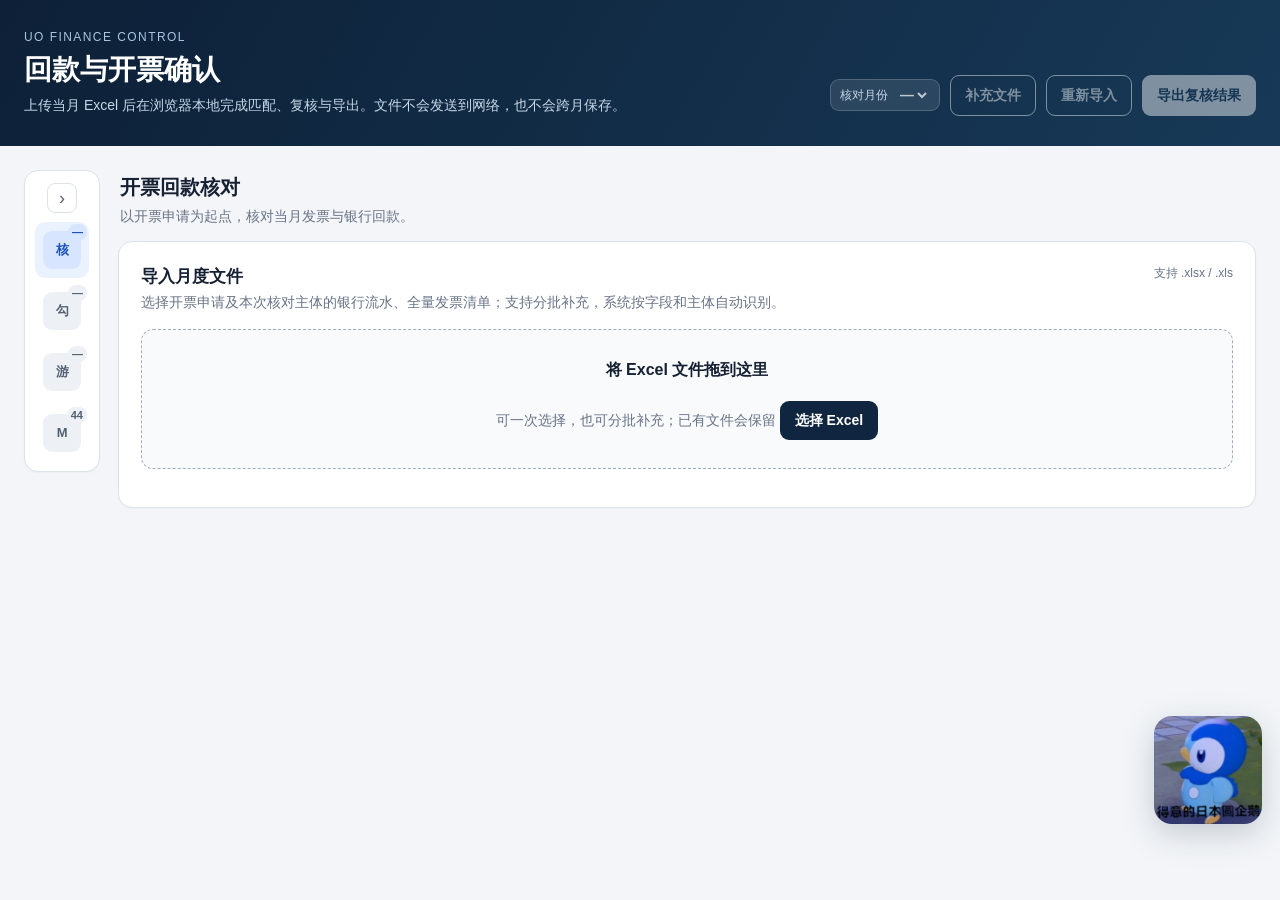
==== commit e2457e17: "支持按主体核对与分批补传文件，移除本地确认人输入" ====
--- a/index.html
+++ b/index.html
@@ -53,7 +53,7 @@
     @media(max-width:760px){.piplup-mascot{display:none}}
     @media(max-width:560px){main{width:calc(100% - 24px);padding:16px 0 38px}.topbar{padding:22px 0}.top-inner{width:calc(100% - 24px)}.topbar h1{font-size:23px}.primary-nav{padding:8px}.primary-nav-item,.app-shell.nav-collapsed .primary-nav-item{padding:9px}.nav-copy strong{font-size:12px}.nav-count,.app-shell.nav-collapsed .nav-count{display:none}.module-heading{display:block}.module-heading .btn{margin-top:10px}.kpis,.mapping-intro{grid-template-columns:1fr}.upload-panel{padding:16px}.tabs{overflow:auto}.month-wrap{order:3}.mapping-form-grid{grid-template-columns:1fr}.field.wide{grid-column:auto}}
     @media(prefers-reduced-motion:reduce){.piplup-mascot{animation:none}.piplup-mascot img{transition:none}}
-    .operator-wrap input{border:0;background:transparent;color:#fff;font-weight:700;outline:none;border-bottom:1px solid rgba(255,255,255,.32);min-width:96px;padding:4px 2px}.operator-wrap input::placeholder{color:#9fb6cf;font-weight:600}.operator-wrap input:focus{border-bottom-color:#fff}
+    @media(max-width:560px){.upload-panel .section-head{flex-wrap:wrap;gap:10px}.upload-panel .section-head h2{white-space:nowrap}.upload-panel .section-actions{flex-wrap:wrap}}
     .combo-overlay{position:fixed;inset:0;background:rgba(15,30,55,.55);backdrop-filter:blur(4px);z-index:30;display:grid;place-items:center;padding:24px;overflow:auto}.combo-overlay[hidden]{display:none}
     .combo-panel{width:min(1280px,calc(100% - 32px));max-height:calc(100vh - 48px);background:#fff;border-radius:16px;box-shadow:0 24px 64px rgba(15,30,55,.24);display:flex;flex-direction:column;overflow:hidden}
     .combo-head{display:flex;justify-content:space-between;align-items:flex-start;gap:12px;padding:18px 22px;border-bottom:1px solid var(--line);background:#f7f9fc}.combo-head h3{margin:0 0 3px;font-size:17px}.combo-head p{margin:0;color:var(--muted);font-size:12px}
@@ -74,7 +74,7 @@
       <div><div class="eyebrow">UO FINANCE CONTROL</div><h1 id="pageTitle">回款与开票确认</h1><p id="pageLead">上传当月 Excel 后在浏览器本地完成匹配、复核与导出。文件不会发送到网络，也不会跨月保存。</p></div>
       <div class="top-actions">
         <div class="month-wrap monthly-action"><label for="monthSelect">核对月份</label><select id="monthSelect" disabled><option>—</option></select></div>
-        <div class="month-wrap monthly-action operator-wrap"><label for="operatorInput">本地确认人</label><input id="operatorInput" type="text" placeholder="姓名" autocomplete="off"></div>
+        <button id="appendFilesBtn" class="btn ghost monthly-action" type="button" disabled>补充文件</button>
         <button id="resetBtn" class="btn ghost monthly-action" disabled>重新导入</button>
         <button id="exportBtn" class="btn primary monthly-action" disabled>导出复核结果</button>
       </div>
@@ -97,12 +97,12 @@
           <div class="module-heading"><div><h2>开票回款核对</h2><p>以开票申请为起点，核对当月发票与银行回款。</p></div></div>
           <section class="panel upload-panel" id="uploadPanel">
             <div class="section-head">
-              <div><h2>导入月度文件</h2><p>一次选择开票申请、两份银行流水和两份全量发票清单；系统按字段和主体自动识别。</p></div>
+              <div><h2>导入月度文件</h2><p>选择开票申请及本次核对主体的银行流水、全量发票清单；支持分批补充，系统按字段和主体自动识别。</p></div>
               <div class="section-actions"><span id="importStatus" class="import-summary"><i></i><span>等待导入</span></span><span class="file-support" style="color:var(--muted);font-size:12px">支持 .xlsx / .xls</span><button id="toggleUploadDetails" class="btn small upload-toggle" type="button">查看文件</button></div>
             </div>
             <div id="uploadDetails" class="upload-details">
               <div id="dropzone" class="dropzone">
-                <strong>将 5 份 Excel 拖到这里</strong><span>或从本机选择文件，多选顺序不限</span>
+                <strong>将 Excel 文件拖到这里</strong><span>可一次选择，也可分批补充；已有文件会保留</span>
                 <label class="upload-button">选择 Excel<input id="fileInput" type="file" accept=".xlsx,.xls" multiple></label>
               </div>
               <div id="progress" class="progress">正在读取和核对文件…<div class="bar"><i></i></div></div>
@@ -370,7 +370,6 @@
     };
     const NAV_STORAGE_KEY='uo-primary-nav-v1';
     const ENTRY_STORAGE_KEY='uo-entry-status-v1';
-    const OPERATOR_STORAGE_KEY='uo-operator-v1';
     const MATCHGROUP_STORAGE_KEY='uo-match-groups-v1';
     const CHECKSTATUS_STORAGE_KEY='uo-check-status-v1';
     const SETTLEMENT_GROUPS = { '华为':'华为系', '鸿蒙':'华为系' };
@@ -378,9 +377,9 @@
     const CHECK_STATUS = { PENDING:'待勾选', CHECKED:'已勾选', NONE:'无需勾选' };
     const SETTLEMENT_DEFAULT = rule => SETTLEMENT_GROUPS[rule.channel] || '';
     const initialNavCollapsed=(()=>{try{return localStorage.getItem(NAV_STORAGE_KEY)!=='expanded'}catch{return true}})();
-    const state = { files:[], mapping:[], banks:[], invoices:[], indieMatches:[], months:[], month:'', results:[], checks:[], fileReports:[], overrides:{}, expanded:new Set(), currentTab:'results', currentModule:'reconcile', mappingTab:'uo', mappingFilter:'', mappingUnknown:[], navCollapsed:initialNavCollapsed, entryStatus:loadEntryStatus(), showEntered:false, matchGroups:loadMatchGroups(), checkStatus:loadCheckStatus(), operator:loadOperator(), comboDraft:null, comboFilter:{month:'',channel:'',game:'',q:'',onlyOpen:true,allowFuture:false,showOccupied:false}, checklistTab:'invoice-pending', dirty:false };
+    const state = { files:[], mapping:[], banks:[], invoices:[], indieMatches:[], months:[], month:'', results:[], checks:[], fileReports:[], overrides:{}, expanded:new Set(), currentTab:'results', currentModule:'reconcile', mappingTab:'uo', mappingFilter:'', mappingUnknown:[], navCollapsed:initialNavCollapsed, entryStatus:loadEntryStatus(), showEntered:false, matchGroups:loadMatchGroups(), checkStatus:loadCheckStatus(),  comboDraft:null, comboFilter:{month:'',channel:'',game:'',q:'',onlyOpen:true,allowFuture:false,showOccupied:false}, checklistTab:'invoice-pending', dirty:false };
     const $ = s => document.querySelector(s);
-    const els = { fileInput:$('#fileInput'),dropzone:$('#dropzone'),progress:$('#progress'),fileGrid:$('#fileGrid'),uploadPanel:$('#uploadPanel'),importStatus:$('#importStatus'),toggleUpload:$('#toggleUploadDetails'),workspace:$('#workspace'),month:$('#monthSelect'),operator:$('#operatorInput'),reset:$('#resetBtn'),export:$('#exportBtn'),resultBody:$('#resultBody'),bankBody:$('#bankBody'),invoiceBody:$('#invoiceBody'),indieBody:$('#indieBody'),indieSummary:$('#indieSummary'),indieEmpty:$('#indieEmpty'),indieContent:$('#indieContent'),mappingBody:$('#mappingBody'),uoMappingBody:$('#uoMappingBody'),mappingIntro:$('#mappingIntro'),mappingForm:$('#mappingForm'),uoMappingForm:$('#uoMappingForm'),checkList:$('#checkList'),toast:$('#toast'),
+    const els = { fileInput:$('#fileInput'),dropzone:$('#dropzone'),progress:$('#progress'),fileGrid:$('#fileGrid'),uploadPanel:$('#uploadPanel'),importStatus:$('#importStatus'),toggleUpload:$('#toggleUploadDetails'),workspace:$('#workspace'),month:$('#monthSelect'),reset:$('#resetBtn'),export:$('#exportBtn'),resultBody:$('#resultBody'),bankBody:$('#bankBody'),invoiceBody:$('#invoiceBody'),indieBody:$('#indieBody'),indieSummary:$('#indieSummary'),indieEmpty:$('#indieEmpty'),indieContent:$('#indieContent'),mappingBody:$('#mappingBody'),uoMappingBody:$('#uoMappingBody'),mappingIntro:$('#mappingIntro'),mappingForm:$('#mappingForm'),uoMappingForm:$('#uoMappingForm'),checkList:$('#checkList'),toast:$('#toast'),
       comboOverlay:$('#comboOverlay'),comboClose:$('#comboClose'),comboCancel:$('#comboCancel'),comboConfirm:$('#comboConfirm'),comboDraft:$('#comboDraft'),comboTitle:$('#comboTitle'),comboSub:$('#comboSub'),comboSourceType:$('#comboSourceType'),comboSourceList:$('#comboSourceList'),comboSourceTotal:$('#comboSourceTotal'),comboDetailList:$('#comboDetailList'),comboDetailTotal:$('#comboDetailTotal'),comboPoolCount:$('#comboPoolCount'),comboDelta:$('#comboDelta'),comboDeltaHint:$('#comboDeltaHint'),comboConflict:$('#comboConflict'),
       comboFilterMonth:$('#comboFilterMonth'),comboFilterChannel:$('#comboFilterChannel'),comboFilterGame:$('#comboFilterGame'),comboFilterSearch:$('#comboFilterSearch'),comboOnlyOpen:$('#comboOnlyOpen'),comboAllowFuture:$('#comboAllowFuture'),comboShowOccupied:$('#comboShowOccupied'),
       checklistEmpty:$('#checklistEmpty'),checklistContent:$('#checklistContent'),checklistSummary:$('#checklistSummary'),chkInvPendingBody:$('#checklistInvPendingBody'),chkBankPendingBody:$('#checklistBankPendingBody'),chkCheckedBody:$('#checklistCheckedBody'),chkExceptionBody:$('#checklistExceptionBody'),countChkInvPending:$('#countChkInvPending'),countChkBankPending:$('#countChkBankPending'),countChkChecked:$('#countChkChecked'),countChkException:$('#countChkException'),filterChecklistSearch:$('#filterChecklistSearch'),checklistResultCount:$('#checklistResultCount') };
@@ -408,10 +407,9 @@
     function loadEntryStatus(){ try{return JSON.parse(localStorage.getItem(ENTRY_STORAGE_KEY)||'{}')||{}}catch{return{}} }
     function saveEntryStatus(){ try{localStorage.setItem(ENTRY_STORAGE_KEY,JSON.stringify(state.entryStatus))}catch(err){toast('录入状态无法写入本地存储',true)} }
     const isEntered = x => !!state.entryStatus[x.stableKey];
-    function toggleEntered(x){ if(state.entryStatus[x.stableKey]) delete state.entryStatus[x.stableKey]; else state.entryStatus[x.stableKey]=1; saveEntryStatus(); }
-    function loadOperator(){ try{return String(localStorage.getItem(OPERATOR_STORAGE_KEY)||'')}catch{return ''} }
-    function saveOperator(){ try{localStorage.setItem(OPERATOR_STORAGE_KEY,state.operator||'')}catch{} }
-    function currentOperator(){ return (state.operator||'').trim()||'未署名' }
+    function toggleEntered(x){ if(state.entryStatus[x.stableKey]) delete state.entryStatus[x.stableKey]; else state.entryStatus[x.stableKey]=1; saveEntryStatus(); markDirty(); }
+    // Keep historical attribution on existing records, but never reuse a hidden saved name for new actions.
+    function currentOperator(){ return '' }
     function detailFingerprint(detail){
       const parts=[detail.entity,detail.channelKey,detail.companyKey,detail.periodKey,String(detail.amount||''),detail.requestBatch||'',detail.sheet||'',detail.row||''];
       return `d|${parts.join('|')}`;
@@ -420,8 +418,16 @@
     function saveMatchGroups(){ try{localStorage.setItem(MATCHGROUP_STORAGE_KEY,JSON.stringify(state.matchGroups.map(g=>({...g}))))}catch(err){toast('匹配组无法写入本地存储',true)} }
     function loadCheckStatus(){ try{return JSON.parse(localStorage.getItem(CHECKSTATUS_STORAGE_KEY)||'{}')||{}}catch{return{}} }
     function saveCheckStatus(){ try{localStorage.setItem(CHECKSTATUS_STORAGE_KEY,JSON.stringify(state.checkStatus))}catch(err){toast('勾选状态无法写入本地存储',true)} }
-    function markDirty(){ state.dirty=true }
+    let manualRevision=0;
+    function markDirty(){ state.dirty=true; manualRevision++ }
     function clearDirty(){ state.dirty=false }
+    let manualCheckpoint;
+    function manualSnapshot(){ return JSON.stringify({matchGroups:state.matchGroups,checkStatus:state.checkStatus,entryStatus:state.entryStatus}); }
+    function checkpointManualState(snapshot=manualSnapshot(),revision=manualRevision){ manualCheckpoint=snapshot; state.dirty=revision!==manualRevision; }
+    function discardUnexportedChanges(){
+      if(state.dirty&&manualCheckpoint){ Object.assign(state,JSON.parse(manualCheckpoint)); saveMatchGroups(); saveCheckStatus(); saveEntryStatus(); }
+      clearDirty();
+    }
     function nowTimestamp(){const d=new Date(),two=n=>String(n).padStart(2,'0');return `${d.getFullYear()}-${two(d.getMonth()+1)}-${two(d.getDate())} ${two(d.getHours())}:${two(d.getMinutes())}`}
     let INDIE_RULES = loadIndieRules();
     let UO_RULES = loadUoRules();
@@ -454,41 +460,158 @@
       for(const s of sheets){ for(const [type,req] of Object.entries(REQUIRED)){ const h=headerInfo(s.rows,req); if(h) found[type].push({...s,header:h}); } }
       return found;
     }
-    function addCheck(level,msg,detail=''){ state.checks.push({level,msg,detail}); }
+    function addCheck(level,msg,detail='',target=state,meta={}){ target.checks.push({level,msg,detail,...meta}); }
+    const importRecords=[];
+    let importing=false,exporting=false;
+    const importTypeLabel=type=>({mapping:'开票申请',bank:'银行流水',invoice:'全量发票'}[type]);
+    const sameBytes=(a,b)=>a.length===b.length&&a.every((byte,i)=>byte===b[i]);
+    const typedSourceKey=(type,key)=>`${type}|${key}`;
+    function sourceSignature(row){ return JSON.stringify([row.stableKey,row.companyKey,row.date,row.amount,row.currency,row.valid,row.status,row.positive,row.netAmount,row.taxAmount,row.taxRate]); }
+    function matchingSourceSignature(group,type){ return JSON.stringify((type==='bank'?state.banks:state.invoices).filter(r=>r.entity===group.entity&&r.companyKey===group.companyKey&&r.month===state.month).map(sourceSignature).sort()); }
+    function captureReviews(){
+      const reviews=new Map(),expanded=new Set();
+      for(const group of groupsForMonth()){
+        if(state.expanded.has(group.id)) expanded.add(group.key);
+        const override=state.overrides[group.id]; if(!override) continue;
+        const saved={details:group.items.map(detailFingerprint).sort().join('\n')};
+        for(const type of ['bank','invoice']){
+          const side=override[type]; if(!side||(!side.status&&side.selected===null)) continue;
+          const sources=type==='bank'?state.banks:state.invoices;
+          saved[type]={status:side.status,selected:side.selected===null?null:side.selected.map(id=>sources.find(r=>r.id===id)?.stableKey),signature:matchingSourceSignature(group,type)};
+        }
+        reviews.set(group.key,saved);
+      }
+      return {reviews,expanded,sources:new Map(['bank','invoice'].flatMap(type=>(type==='bank'?state.banks:state.invoices).map(r=>[typedSourceKey(type,r.stableKey),sourceSignature(r)])))};
+    }
+    function restoreReviews(snapshot){
+      for(const group of groupsForMonth()){
+        if(snapshot.expanded.has(group.key)) state.expanded.add(group.id);
+        const saved=snapshot.reviews.get(group.key); if(!saved) continue;
+        for(const type of ['bank','invoice']){
+          const side=saved[type]; if(!side) continue;
+          const sources=type==='bank'?state.banks:state.invoices,byKey=new Map(sources.map(r=>[r.stableKey,r.id]));
+          if(saved.details!==group.items.map(detailFingerprint).sort().join('\n')||side.signature!==matchingSourceSignature(group,type)||side.selected?.some(key=>!byKey.has(key))){
+            addCheck('warn',`${group.entity} · ${group.channel}人工复核需重新确认`,'替换文件后，相关申请明细或来源单据发生变化；已撤下受影响的人工覆盖，其他复核记录保留。'); continue;
+          }
+          overrideFor(group.id)[type]={status:side.status,selected:side.selected===null?null:side.selected.map(key=>byKey.get(key))};
+        }
+      }
+      for(const type of ['bank','invoice']) for(const source of type==='bank'?state.banks:state.invoices){
+        const previous=snapshot.sources.get(typedSourceKey(type,source.stableKey));
+        if(previous&&previous!==sourceSignature(source)&&state.entryStatus[source.stableKey]){
+          delete state.entryStatus[source.stableKey]; saveEntryStatus(); markDirty();
+          addCheck('warn',`${source.entity} · ${source.company}录入状态需重新确认`,'同一单据的内容发生变化，已恢复为待处理。');
+        }
+      }
+    }
+    function importEntities(type,sheets,fileName){
+      if(type==='mapping') return [...new Set(sheets.map(s=>entityOf(s.name)).filter(Boolean))];
+      const canonical=type==='bank'?'原始流水对账单明细':'发票基础信息',preferred=sheets.filter(s=>s.name===canonical),chosen=preferred.length?preferred:sheets;
+      const field=type==='bank'?'本方账号名称':'销方名称',entities=new Set();
+      for(const sheet of chosen) for(const row of sheet.rows.slice(sheet.header.row+1)){
+        const entity=entityOf(row[sheet.header.index[field]]); if(entity) entities.add(entity);
+      }
+      // Empty statements still count as supplied files when their filename unambiguously identifies the owner.
+      if(!entities.size){
+        const hints=[/幻电/.test(fileName)?'上海幻电':'',/芜湖|享游/.test(fileName)?'芜湖享游':'',/bilibili.*hk/i.test(fileName)?'BILIBILI HK LIMITED':''].filter(Boolean);
+        if(hints.length===1) entities.add(hints[0]);
+      }
+      return [...entities];
+    }
+    async function readImportRecord(file,bytes){
+      const wb=XLSX.read(bytes,{type:'array',cellDates:true,cellNF:false,cellText:false});
+      const found=classifySheets(workbookSheets(wb)),types=Object.keys(found).filter(type=>found[type].length);
+      if(types.length!==1) throw new Error(types.length?'同时命中多种表结构':'未找到所需字段');
+      const type=types[0],sheets=found[type],entities=importEntities(type,sheets,file.name);
+      if(!entities.length) throw new Error('无法识别文件主体，请检查本方账号名称、销方名称或工作表名称');
+      const data={mapping:[],banks:[],invoices:[],checks:[]};
+      if(type==='mapping') parseMapping(file.name,sheets,data);
+      if(type==='bank') parseBank(file.name,sheets,data);
+      if(type==='invoice') parseInvoice(file.name,sheets,data);
+      return {file,bytes,type,entities,scope:[...entities],data,sheetCount:sheets.length};
+    }
+    function importCoverage(records){
+      const coverage=new Map();
+      for(const record of records) if(record.type!=='mapping') for(const entity of record.scope){
+        if(!coverage.has(entity)) coverage.set(entity,new Set()); coverage.get(entity).add(record.type);
+      }
+      return coverage;
+    }
+    function activeMatchGroups(){
+      const coverage=importCoverage(importRecords);
+      return state.matchGroups.filter(g=>[...g.sourceKeys.map(k=>k.split('|')[0]),...g.detailFps.map(fp=>fp.split('|')[1])].some(entity=>coverage.get(entity)?.has('bank')&&coverage.get(entity)?.has('invoice')));
+    }
     async function parseFiles(files){
-      state.files=[...files].filter(f=>!f.name.startsWith('~$'));
-      state.mapping=[];state.banks=[];state.invoices=[];state.indieMatches=[];state.checks=[];state.fileReports=[];state.overrides={};state.expanded.clear();state.mappingUnknown=[];state.mappingFilter='';
+      if(importing||exporting) return;
+      importing=true;
+      try{ await appendImportFiles(files); } finally{ importing=false; }
+    }
+    async function appendImportFiles(files){
       if(!window.XLSX) throw new Error('Excel 组件未正确加载');
-      for(const file of state.files){
+      const staged=[...importRecords],notices=[]; let added=0;
+      for(const file of [...files].filter(f=>!f.name.startsWith('~$'))){
         try{
-          const oldConsoleError=console.error;
-          console.error=(...args)=>{ if(!String(args[0]??'').includes('Bad uncompressed size')) oldConsoleError(...args); };
-          let wb;
-          try{ wb=XLSX.read(await file.arrayBuffer(),{type:'array',cellDates:true,cellNF:false,cellText:false}); }
-          finally{ console.error=oldConsoleError; }
-          const sheets=workbookSheets(wb), found=classifySheets(sheets);
-          const types=Object.keys(found).filter(k=>found[k].length);
-          if(types.length!==1){ state.fileReports.push({name:file.name,type:'无法识别',entity:'',ok:false,detail:types.length?'同时命中多种表结构':'未找到所需字段'}); addCheck('error',`无法识别 ${file.name}`,'请确认这是开票申请、银行流水或全量发票清单。'); continue; }
-          const type=types[0]; let entities=[];
-          if(type==='mapping') entities=parseMapping(file.name,found.mapping);
-          if(type==='bank') entities=parseBank(file.name,found.bank);
-          if(type==='invoice') entities=parseInvoice(file.name,found.invoice);
-          state.fileReports.push({name:file.name,type:type==='mapping'?'开票申请':type==='bank'?'银行流水':'全量发票',entity:[...new Set(entities)].join(' / ')||'未识别',ok:entities.length>0,detail:`${found[type].length} 个有效工作表`});
-        }catch(err){ state.fileReports.push({name:file.name,type:'读取失败',entity:'',ok:false,detail:err.message}); addCheck('error',`读取失败：${file.name}`,err.message); }
-      }
+          if(!/\.xlsx?$/i.test(file.name)) throw new Error('仅支持 .xlsx / .xls 文件');
+          const bytes=new Uint8Array(await file.arrayBuffer());
+          if(staged.some(r=>sameBytes(r.bytes,bytes)&&r.scope.length===r.entities.length)){
+            notices.push({level:'warn',msg:`重复文件已跳过：${file.name}`,detail:'内容完全相同，不会重复累计。'}); continue;
+          }
+          const record=await readImportRecord(file,bytes);
+          const conflicts=staged.filter(r=>r.type===record.type&&(record.type==='mapping'||r.scope.some(e=>record.scope.includes(e))));
+          if(conflicts.length){
+            const names=conflicts.map(r=>`「${r.file.name}」`).join('、');
+            const prompt=record.type==='mapping'
+              ?`已有共享开票申请：${names}。\n\n是否用「${file.name}」替换整份申请表？\n新文件未包含的主体申请明细将不再参与核对。银行流水、发票及人工记录会保留，受影响的匹配需重新复核。`
+              :`${record.scope.join(' / ')}已有${importTypeLabel(record.type)}：${names}。\n\n是否用「${file.name}」替换对应资料？\n其他主体资料及未受影响的人工复核将保留；内容变化的匹配需重新复核。`;
+            if(!confirm(prompt)){notices.push({level:'warn',msg:`已取消替换：${file.name}`,detail:'原文件及复核记录已保留。'});continue;}
+            for(const old of conflicts){
+              const index=staged.indexOf(old),remaining=old.scope.filter(e=>!record.scope.includes(e));
+              if(record.type!=='mapping'&&remaining.length) staged[index]={...old,scope:remaining}; else staged.splice(index,1);
+            }
+          }
+          staged.push(record); added++;
+        }catch(err){notices.push({level:'warn',msg:`未导入：${file.name}`,detail:`${err.message}；已有文件及复核结果未被替换。`});}
+      }
+      state.checks=state.checks.filter(c=>!c.importNotice);
+      if(!added){
+        notices.forEach(c=>state.checks.push({...c,importNotice:true}));
+        if(notices.length) els.uploadPanel.classList.remove('is-collapsed');
+        renderChecks(); if(notices.length) toast(notices.map(c=>c.msg).join('；')); return;
+      }
+      const snapshot=captureReviews(),previousMonth=state.month,coverage=importCoverage(staged);
+      const ready=new Set([...coverage].filter(([,types])=>types.has('bank')&&types.has('invoice')).map(([entity])=>entity));
+      const next={files:staged.map(r=>r.file),mapping:[],banks:[],invoices:[],checks:[],fileReports:[]};
+      for(const record of staged){
+        for(const field of ['mapping','banks','invoices']) for(const row of record.data[field]){
+          if((!row.entity||record.scope.includes(row.entity))&&(field!=='mapping'||ready.has(row.entity))) next[field].push({...row});
+        }
+        next.checks.push(...record.data.checks.filter(c=>(!c.entity||record.scope.includes(c.entity))&&(record.type!=='mapping'||(c.entity?ready.has(c.entity):ready.size>0))));
+        next.fileReports.push({name:record.file.name,type:importTypeLabel(record.type),entity:record.scope.join(' / '),ok:true,detail:`${record.sheetCount} 个有效工作表${record.scope.length<record.entities.length?'；仅保留上述主体，其余已替换':''}`});
+      }
+      next.checks.push(...notices.map(c=>({...c,importNotice:true})));
+      importRecords.splice(0,importRecords.length,...staged);
+      Object.assign(state,next,{indieMatches:[],overrides:{},expanded:new Set(),mappingUnknown:[]});
       validateImports();
       const monthCounts={}; [...state.banks,...state.invoices].forEach(r=>{if(r.month) monthCounts[r.month]=(monthCounts[r.month]||0)+1});
-      state.months=Object.keys(monthCounts).sort().reverse(); state.month=state.months[0]||'';
+      state.months=Object.keys(monthCounts).sort().reverse(); state.month=state.months.includes(previousMonth)?previousMonth:state.months[0]||'';
+      restoreReviews(snapshot);
       auditImportedMapping();
-      validatePersistedMatchGroups();
+      validatePersistedMatchGroups(snapshot.sources);
+      if(state.checks.some(c=>c.level!=='ok')) els.uploadPanel.classList.remove('is-collapsed');
       renderFileGrid(); setupMonths(); reconcile(); renderAll();
-    }
-    function validatePersistedMatchGroups(){
+      toast(`已更新 ${state.files.length} 份文件${notices.length?`；${notices.length} 项上传提醒，请查看文件详情`:''}`);
+    }
+    function validatePersistedMatchGroups(previousSources=new Map()){
       if(!state.matchGroups.length) return;
       const currentSourceKeys=new Set([...state.banks,...state.invoices].map(r=>r.stableKey));
       const currentDetailFps=new Set(state.mapping.map(detailFingerprint));
       const orphanGroups=[], orphanDetails=[];
-      for(const g of state.matchGroups){
+      for(const g of activeMatchGroups()){
+        delete g._orphan; delete g._orphanSources; delete g._orphanDetails;
+        const signatures=g.sourceSignatures||Object.fromEntries(g.sourceKeys.filter(k=>previousSources.has(typedSourceKey(g.type,k))).map(k=>[k,previousSources.get(typedSourceKey(g.type,k))]));
+        g._sourceChanged=g.sourceKeys.some(k=>{const row=sourceByStableKey(k,g.type);return row&&signatures[k]&&signatures[k]!==sourceSignature(row)});
+        if(Object.keys(signatures).length) g.sourceSignatures=signatures;
+        if(g._sourceChanged) addCheck('warn',`匹配组 ${g.id} 的来源内容已变更`,'原有勾选记录保留供回溯，请在系统勾选清单中重新复核该匹配组。');
         const missingSources=g.sourceKeys.filter(k=>!currentSourceKeys.has(k));
         const missingDetails=g.detailFps.filter(fp=>!currentDetailFps.has(fp));
         if(missingSources.length||missingDetails.length){ orphanGroups.push({g,missingSources,missingDetails}); if(missingDetails.length) orphanDetails.push(...missingDetails); }
@@ -498,24 +621,24 @@
         for(const x of orphanGroups){ x.g._orphan=true; x.g._orphanSources=x.missingSources; x.g._orphanDetails=x.missingDetails; }
       }
     }
-    function parseMapping(fileName,sheets){
+    function parseMapping(fileName,sheets,target=state){
       const entities=[];
       const years=sheets.map(s=>sheetYear(s.name)).filter(Boolean).sort();
       const activeYear=years.at(-1)||'';
       const chosen=activeYear?sheets.filter(s=>sheetYear(s.name)===activeYear):sheets;
-      if(chosen.length<sheets.length) addCheck('ok',`Mapping 使用 ${activeYear} 年工作表`,`已识别 ${sheets.length} 个历史结构工作表，本次仅导入最新年度的 ${chosen.length} 个工作表。`);
-      for(const s of chosen){ const entity=entityOf(s.name); if(!entity){ addCheck('warn',`跳过 Mapping 工作表：${s.name}`,'工作表名称未包含“幻电”或“芜湖/享游”，无法判断主体。'); continue; } entities.push(entity);
+      if(chosen.length<sheets.length) addCheck('ok',`Mapping 使用 ${activeYear} 年工作表`,`已识别 ${sheets.length} 个历史结构工作表，本次仅导入最新年度的 ${chosen.length} 个工作表。`,target);
+      for(const s of chosen){ const entity=entityOf(s.name); if(!entity){ addCheck('warn',`跳过 Mapping 工作表：${s.name}`,'工作表名称未包含“幻电”或“芜湖/享游”，无法判断主体。',target); continue; } entities.push(entity);
         const h=s.header.index, requestDateColumn=h['申请开票时间']; let requestBatch='';
         for(let i=s.header.row+1;i<s.rows.length;i++){ const row=s.rows[i], amount=toNumber(row[h['开票金额']]); const company=displayText(row[h['公司名称']]), channel=displayText(row[h['渠道']]), period=periodStr(row[h['账期']]);
           const rawRequestDate=requestDateColumn===undefined?null:row[requestDateColumn]; if(rawRequestDate!==null&&rawRequestDate!==undefined&&displayText(rawRequestDate)) requestBatch=dateStr(rawRequestDate);
           if(!company&&!channel&&!Number.isFinite(amount)) continue;
-          if(!company||!channel||!period||!Number.isFinite(amount)){ addCheck('warn',`${fileName} · ${s.name} 第 ${i+1} 行未导入`,'渠道、公司名称、开票金额或账期为空/异常。'); continue; }
-          state.mapping.push({id:uid('m',state.mapping.length),entity,channel,channelKey:normalizeText(channel),company,companyKey:normalizeText(company),amount:round2(amount),period,periodKey:normalizeText(period),requestBatch,batchKey:normalizeText(requestBatch),file:fileName,sheet:s.name,row:i+1,sheetYear:sheetYear(s.name)});
+          if(!company||!channel||!period||!Number.isFinite(amount)){ addCheck('warn',`${fileName} · ${s.name} 第 ${i+1} 行未导入`,'渠道、公司名称、开票金额或账期为空/异常。',target,{entity}); continue; }
+          target.mapping.push({id:uid('m',target.mapping.length),entity,channel,channelKey:normalizeText(channel),company,companyKey:normalizeText(company),amount:round2(amount),period,periodKey:normalizeText(period),requestBatch,batchKey:normalizeText(requestBatch),file:fileName,sheet:s.name,row:i+1,sheetYear:sheetYear(s.name)});
         }
       }
       return entities;
     }
-    function parseBank(fileName,sheets){
+    function parseBank(fileName,sheets,target=state){
       const canonical=sheets.filter(s=>s.name==='原始流水对账单明细'); const chosen=canonical.length?canonical:sheets; const seen=new Set(), entities=[];
       for(const s of chosen){ const h=s.header.index;
         for(let i=s.header.row+1;i<s.rows.length;i++){ const row=s.rows[i], amount=toNumber(row[h['收入金额']]); if(!Number.isFinite(amount)||amount<=0) continue;
@@ -523,13 +646,13 @@
           const date=row[h['交易日期']], month=monthStr(date); const currency=currencyKey(row[h['货币']]||'CNY'); const txn=displayText(row[h['交易流水号']]||row[h['系统ID']]);
           const summary=displayText(row[h['摘要']]), transactionType=displayText(row[h['交易类型']]), analysisCategory=displayText(row[h['分析类别']]);
           const key=txn?`${entity}|${txn}`:`${entity}|${dateStr(date)}|${company}|${cents(amount)}|${displayText(row[h['本方账号']])}`; if(seen.has(key)) continue; seen.add(key);
-          state.banks.push({id:uid('b',state.banks.length),stableKey:key,entity,company,companyKey:normalizeText(company),amount:round2(amount),date:dateStr(date),month,currency,summary,transactionType,analysisCategory,file:fileName,sheet:s.name,row:i+1,valid:!!entity&&!!month,reason:!entity?'主体无法识别':!month?'日期无法识别':currency!=='CNY'?'非人民币流水':''});
+          target.banks.push({id:uid('b',target.banks.length),stableKey:key,entity,company,companyKey:normalizeText(company),amount:round2(amount),date:dateStr(date),month,currency,summary,transactionType,analysisCategory,file:fileName,sheet:s.name,row:i+1,valid:!!entity&&!!month,reason:!entity?'主体无法识别':!month?'日期无法识别':currency!=='CNY'?'非人民币流水':''});
         }
       }
-      if(!canonical.length) addCheck('warn',`${fileName} 未找到“原始流水对账单明细”`,'已合并其他有效工作表并按交易标识去重。');
+      if(!canonical.length) addCheck('warn',`${fileName} 未找到“原始流水对账单明细”`,'已合并其他有效工作表并按交易标识去重。',target);
       return entities;
     }
-    function parseInvoice(fileName,sheets){
+    function parseInvoice(fileName,sheets,target=state){
       const canonical=sheets.filter(s=>s.name==='发票基础信息'); const chosen=canonical.length?canonical:sheets; const seen=new Set(), entities=[];
       for(const s of chosen){ const h=s.header.index;
         for(let i=s.header.row+1;i<s.rows.length;i++){ const row=s.rows[i], amount=toNumber(row[h['价税合计']]); if(!Number.isFinite(amount)) continue;
@@ -539,23 +662,28 @@
           const key=no?`${entity}|${no}`:`${entity}|${dateStr(date)}|${company}|${cents(amount)}`; if(seen.has(key)) continue; seen.add(key);
           const valid=!!entity&&!!monthStr(date)&&status==='正常'&&(positive==='是'||positive==='Y'||positive==='正常')&&amount>0;
           let reason=''; if(!entity) reason='主体无法识别'; else if(!monthStr(date)) reason='日期无法识别'; else if(status!=='正常') reason=`发票状态：${status||'空'}`; else if(!(positive==='是'||positive==='Y'||positive==='正常')||amount<=0) reason='非正常正数发票';
-          state.invoices.push({id:uid('i',state.invoices.length),stableKey:key,entity,company,companyKey:normalizeText(company),amount:round2(amount),netAmount:Number.isFinite(rawNetAmount)?round2(rawNetAmount):null,taxRate,taxAmount:Number.isFinite(rawTaxAmount)?round2(rawTaxAmount):null,date:dateStr(date),month:monthStr(date),status,positive,no,file:fileName,sheet:s.name,row:i+1,valid,reason});
+          target.invoices.push({id:uid('i',target.invoices.length),stableKey:key,entity,company,companyKey:normalizeText(company),amount:round2(amount),netAmount:Number.isFinite(rawNetAmount)?round2(rawNetAmount):null,taxRate,taxAmount:Number.isFinite(rawTaxAmount)?round2(rawTaxAmount):null,date:dateStr(date),month:monthStr(date),status,positive,no,file:fileName,sheet:s.name,row:i+1,valid,reason});
         }
       }
-      if(!canonical.length) addCheck('warn',`${fileName} 未找到“发票基础信息”`,'已读取其他有效工作表并按发票号码去重。');
+      if(!canonical.length) addCheck('warn',`${fileName} 未找到“发票基础信息”`,'已读取其他有效工作表并按发票号码去重。',target);
       return entities;
     }
     function validateImports(){
       const types=state.fileReports.filter(r=>r.ok).reduce((a,r)=>(a[r.type]=(a[r.type]||0)+1,a),{});
       if(types['开票申请']!==1) addCheck('error','开票申请文件数量异常',`已识别 ${types['开票申请']||0} 份，应为 1 份。`);
-      for(const entity of ['上海幻电','芜湖享游']){
-        if(!state.banks.some(r=>r.entity===entity)) addCheck('error',`${entity}银行流水缺失`,'请上传包含该主体的银行流水文件。');
-        if(!state.invoices.some(r=>r.entity===entity)) addCheck('error',`${entity}全量发票清单缺失`,'请上传包含该主体的全量发票文件。');
-        if(!state.mapping.some(r=>r.entity===entity)) addCheck('error',`${entity} Mapping 缺失`,'开票申请中未识别到该主体工作表。');
-      }
-      if(state.files.length!==5) addCheck('warn','文件数量不是 5 份',`本次选择 ${state.files.length} 份；允许合并主体文件，但请核对导入检查。`);
+      for(const [entity,supplied] of importCoverage(importRecords)){
+        // HK belongs to the independent-game workflow, not the two-entity UO invoice workflow.
+        if(!['上海幻电','芜湖享游'].includes(entity)) continue;
+        const missing=['bank','invoice'].filter(type=>!supplied.has(type));
+        if(missing.length){
+          addCheck('warn',`${entity}待补充：缺少${missing.map(importTypeLabel).join('、')}`,'点击右上角“补充文件”继续上传；该主体暂不生成 UO 核对结论，其他主体可继续核对和导出。');
+        }else if(!state.mapping.some(r=>r.entity===entity)){
+          addCheck('error',`${entity}开票申请明细缺失`,'开票申请中没有可用的该主体明细，请检查对应工作表；不影响其他主体核对和导出。',state,{entity,blocking:false});
+        }
+      }
       if(!state.checks.some(c=>c.level==='error')) addCheck('ok','必需数据结构检查通过',`导入 Mapping ${state.mapping.length} 行、收入流水 ${state.banks.length} 行、发票 ${state.invoices.length} 行。`);
     }
+    function canExport(){ return state.months.length>0&&!state.checks.some(c=>c.level==='error'&&c.blocking!==false); }
     function collectMappingGaps(){
       if(!state.mapping.length) return {unknown:[],mismatch:[],imported:[]};
       const active=UO_RULES.filter(r=>r.active!==false);
@@ -713,14 +841,14 @@
     function statusOptions(type,current){ const ok=type==='invoice'?'已开票':'已回款', values=type==='invoice'?[ok,'待复核','部分匹配','冲突待复核','前期已开·待补查','本月未匹配']:[ok,'待复核','部分匹配','冲突待复核','本月未匹配']; return values.map(s=>`<option ${s===current?'selected':''}>${s}</option>`).join(''); }
     function renderFileGrid(){ els.fileGrid.innerHTML=state.fileReports.map(r=>`<div class="file-card ${r.ok?'ok':'bad'}"><div class="type">${esc(r.type)} · ${esc(r.entity)}</div><div class="name">${esc(r.name)}</div><div class="name">${esc(r.detail)}</div></div>`).join(''); }
     function renderImportStatus(){
-      if(!state.fileReports.length)return;
+      if(!state.fileReports.length&&!state.checks.length)return;
       const wasImported=els.uploadPanel.classList.contains('imported'), errors=state.checks.filter(c=>c.level==='error').length, warnings=state.checks.filter(c=>c.level==='warn').length, okFiles=state.fileReports.filter(r=>r.ok).length;
       els.uploadPanel.classList.add('imported'); els.importStatus.className=`import-summary ${errors?'error':warnings?'warn':''}`;
       els.importStatus.querySelector('span').textContent=`${okFiles}/${state.fileReports.length} 个文件已识别${errors?` · ${errors} 项错误`:warnings?` · ${warnings} 项提醒`:' · 校验通过'}`;
-      if(!wasImported&&!errors)els.uploadPanel.classList.add('is-collapsed');
+      if(!wasImported&&!errors&&!warnings)els.uploadPanel.classList.add('is-collapsed');
       els.toggleUpload.textContent=els.uploadPanel.classList.contains('is-collapsed')?'查看文件':'收起文件';
     }
-    function setupMonths(){ els.month.innerHTML=state.months.length?state.months.map(m=>`<option value="${m}" ${m===state.month?'selected':''}>${m}</option>`).join(''):'<option>—</option>'; els.month.disabled=!state.months.length; els.reset.disabled=false; els.export.disabled=!state.months.length||state.checks.some(c=>c.level==='error'); }
+    function setupMonths(){ els.month.innerHTML=state.months.length?state.months.map(m=>`<option value="${m}" ${m===state.month?'selected':''}>${m}</option>`).join(''):'<option>—</option>'; els.month.disabled=!state.months.length; els.reset.disabled=false; $('#appendFilesBtn').disabled=false; els.export.disabled=!canExport(); }
     function activeReconcileFilters(){
       const filters={entity:$('#filterEntity').value,channel:$('#filterChannel').value,period:$('#filterPeriod').value,invoice:$('#filterInvoice').value,bank:$('#filterBank').value,q:normalizeText($('#filterSearch').value)};
       filters.active=!!(filters.entity||filters.channel||filters.period||filters.invoice||filters.bank||filters.q);
@@ -821,12 +949,12 @@
     function matchGroupTotal(group){ const sources=group.sourceKeys.map(k=>sourceByStableKey(k,group.type)).filter(Boolean); const details=group.detailFps.map(detailByFp).filter(Boolean); return {sourceTotal:sum(sources.map(x=>x.amount)),detailTotal:sum(details.map(x=>x.amount)),sourceCount:sources.length,detailCount:details.length} }
     function matchGroupDelta(group){ const t=matchGroupTotal(group); return round2(t.sourceTotal-t.detailTotal) }
     function matchGroupDerivedStatus(group){ const t=matchGroupTotal(group); const delta=cents(t.sourceTotal-t.detailTotal); if(group.status==='draft') return MATCH_STATUS.DRAFT; if(t.sourceCount===0||t.detailCount===0) return MATCH_STATUS.REVIEW; if(delta===0) return MATCH_STATUS.MATCHED; if(Math.abs(delta)<=100) return MATCH_STATUS.REVIEW; return MATCH_STATUS.PARTIAL }
-    function groupClosedOnSide(group,side){ if(!group||group.status!=='confirmed') return false; const allChecked=group.detailFps.every(fp=>{const s=checkStatusFor(fp,side);return s.status===CHECK_STATUS.CHECKED||s.status===CHECK_STATUS.NONE}); return allChecked }
+    function groupClosedOnSide(group,side){ if(!group||group.status!=='confirmed'||group._orphan||group._sourceChanged) return false; const allChecked=group.detailFps.every(fp=>{const s=checkStatusFor(fp,side);return s.status===CHECK_STATUS.CHECKED||s.status===CHECK_STATUS.NONE}); return allChecked }
     function groupCheckProgress(group,side){ if(!group) return {checked:0,total:0,fully:false}; const checked=group.detailFps.filter(fp=>{const s=checkStatusFor(fp,side);return s.status===CHECK_STATUS.CHECKED}).length; const none=group.detailFps.filter(fp=>{const s=checkStatusFor(fp,side);return s.status===CHECK_STATUS.NONE}).length; const total=group.detailFps.length; return {checked,none,total,fully:checked+none===total&&total>0,partial:checked>0&&checked<total} }
     function groupClosureLabel(group){ if(!group) return ''; const inv=groupCheckProgress(group,'invoice'), bank=groupCheckProgress(group,'bank'); const sideLabel=p=>p.fully?'已勾选':p.partial?'部分已勾选':'待勾选'; const invL=group.type==='invoice'?sideLabel(inv):'无需'; const bankL=group.type==='bank'?sideLabel(bank):'无需'; const own=group.type==='invoice'?sideLabel(inv):sideLabel(bank); return own }
     function newMatchGroupId(){ return `mg-${Date.now().toString(36)}-${Math.random().toString(36).slice(2,6)}` }
     function persistMatchGroup(group){ saveMatchGroups(); markDirty() }
-    function commitMatchGroup(group){ group.status='confirmed'; group.confirmer=currentOperator(); group.confirmTime=nowTimestamp(); group.modifier=currentOperator(); group.modifyTime=nowTimestamp(); persistMatchGroup(group) }
+    function commitMatchGroup(group){ group.status='confirmed'; group.confirmer=currentOperator(); group.confirmTime=nowTimestamp(); group.modifier=currentOperator(); group.modifyTime=nowTimestamp(); group.sourceSignatures=Object.fromEntries(group.sourceKeys.map(k=>[k,sourceSignature(sourceByStableKey(k,group.type))])); delete group._sourceChanged; delete group._orphan; delete group._orphanSources; delete group._orphanDetails; persistMatchGroup(group) }
     function updateMatchGroupMod(group){ group.modifier=currentOperator(); group.modifyTime=nowTimestamp(); persistMatchGroup(group) }
     function deleteMatchGroup(id){ const idx=state.matchGroups.findIndex(g=>g.id===id); if(idx>=0){ state.matchGroups.splice(idx,1); saveMatchGroups(); markDirty() } }
     function candidateSources(type,seedKey,excludeGroupId=null){
@@ -866,6 +994,8 @@
       const delta=cents(t.sourceTotal-t.detailTotal);
       if(t.sourceCount===0) issues.push('未选择任何来源单据');
       if(t.detailCount===0) issues.push('未选择任何业务明细');
+      if(t.sourceCount!==group.sourceKeys.length) issues.push('部分来源单据已不在当前文件中，请先移除失效引用或补回原文件');
+      if(t.detailCount!==group.detailFps.length) issues.push('部分业务明细已不在当前文件中，请先移除失效引用或补回原文件');
       const occSources=new Set(); group.sourceKeys.forEach(k=>{const occ=isSourceOccupied(k,group.type,group.id); if(occ) occSources.add(k)});
       if(occSources.size) issues.push(`来源单据已被其他匹配组占用：${[...occSources].slice(0,3).map(k=>{const s=sourceByStableKey(k,group.type); return s?`${s.date} · ${s.company} · ¥${money(s.amount)}`:k}).join('；')}`);
       const occDetails=new Set(); group.detailFps.forEach(fp=>{if(isDetailOccupied(fp,group.type,group.id)) occDetails.add(fp)});
@@ -965,7 +1095,7 @@
     /* ====== 系统勾选清单 ====== */
     function checklistRows(){
       const rows=[];
-      for(const g of state.matchGroups){
+      for(const g of activeMatchGroups()){
         if(g.status!=='confirmed') continue;
         for(const fp of g.detailFps){ const d=detailByFp(fp); if(!d) continue; const inv=checkStatusFor(fp,'invoice'); const bank=checkStatusFor(fp,'bank'); rows.push({detail:d,group:g,inv,bank}); }
       }
@@ -977,6 +1107,7 @@
       return rows.filter(r=>normalizeText(r.detail.entity+r.detail.channel+r.detail.company+r.detail.period).includes(q));
     }
     function classifyChecklistRow(r){
+      if(r.group._orphan||r.group._sourceChanged) return 'exception';
       const isInvOkForGroup=r.group.type==='invoice'; const isBankOkForGroup=r.group.type==='bank';
       const invValid=isInvOkForGroup||r.inv.status!==CHECK_STATUS.PENDING;
       const bankValid=isBankOkForGroup||r.bank.status!==CHECK_STATUS.PENDING;
@@ -986,7 +1117,7 @@
       return r.group.type==='invoice'?'invoice-pending':'bank-pending';
     }
     function renderChecklist(){
-      const ready=state.months.length>0&&state.matchGroups.some(g=>g.status==='confirmed');
+      const ready=state.months.length>0&&activeMatchGroups().some(g=>g.status==='confirmed');
       els.checklistEmpty.hidden=ready; els.checklistContent.hidden=!ready;
       if(!ready){ $('#navCountChecklist').textContent='—'; return; }
       const all=checklistFilterRows(checklistRows());
@@ -1069,7 +1200,7 @@
       const pendingBanks=scopedUnmatched.banks.filter(x=>!isEntered(x)).length, pendingInvoices=scopedUnmatched.invoices.filter(x=>!isEntered(x)).length, enteredCount=scopedUnmatched.banks.length-pendingBanks+scopedUnmatched.invoices.length-pendingInvoices;
       $('#kpiExpected').textContent='¥ '+money(expected);$('#kpiRows').textContent=filters.active?`筛选后 ${rows.length} / ${state.results.length} 组 Mapping`:`${rows.length} 组 Mapping`;$('#kpiInvoice').textContent='¥ '+money(invoiced);$('#kpiBank').textContent='¥ '+money(banked);$('#kpiReview').textContent='¥ '+money(review);$('#kpiUnmatched').textContent=pendingBanks+pendingInvoices;$('#kpiUnmatchedSub').textContent=(filters.active?'当前筛选范围 · 流水 + 发票':'流水 + 发票')+(enteredCount?` · 已录入 ${enteredCount}`:'');
     }
-    function updateNavigationCounts(){ $('#navCountReconcile').textContent=state.month?state.results.length:'—'; $('#navCountIndie').textContent=state.month?state.indieMatches.length:'—'; $('#navCountMapping').textContent=UO_RULES.filter(r=>r.active!==false).length+INDIE_RULES.filter(r=>r.active!==false).length; const chkGroups=state.matchGroups.filter(g=>g.status==='confirmed'); let chkInvPending=0, chkBankPending=0; for(const g of chkGroups){ for(const fp of g.detailFps){ const inv=checkStatusFor(fp,'invoice'); const bank=checkStatusFor(fp,'bank'); if(g.type==='invoice'&&inv.status===CHECK_STATUS.PENDING) chkInvPending++; if(g.type==='bank'&&bank.status===CHECK_STATUS.PENDING) chkBankPending++; } } $('#navCountChecklist').textContent=state.months.length?((chkInvPending+chkBankPending)||'—'):'—'; }
+    function updateNavigationCounts(){ $('#navCountReconcile').textContent=state.month?state.results.length:'—'; $('#navCountIndie').textContent=state.month?state.indieMatches.length:'—'; $('#navCountMapping').textContent=UO_RULES.filter(r=>r.active!==false).length+INDIE_RULES.filter(r=>r.active!==false).length; const chkGroups=activeMatchGroups().filter(g=>g.status==='confirmed'); let chkInvPending=0, chkBankPending=0; for(const g of chkGroups){ for(const fp of g.detailFps){ const inv=checkStatusFor(fp,'invoice'); const bank=checkStatusFor(fp,'bank'); if(g.type==='invoice'&&inv.status===CHECK_STATUS.PENDING) chkInvPending++; if(g.type==='bank'&&bank.status===CHECK_STATUS.PENDING) chkBankPending++; } } $('#navCountChecklist').textContent=state.months.length?((chkInvPending+chkBankPending)||'—'):'—'; }
     function renderAll(){ const ready=state.months.length>0; els.workspace.className=ready?'show':''; els.indieEmpty.hidden=ready; els.indieContent.hidden=!ready; $('#piplupMascot').classList.toggle('compact',ready); if(ready){state.indieMatches=classifyIndieBanks(); const ignoredBanks=state.banks.filter(r=>r.month===state.month&&!sourceInUoScope(r)).length, ignoredInvoices=state.invoices.filter(r=>r.month===state.month&&!sourceInUoScope(r)).length; addCheckOnce('ok','非 UO 来源已排除',`按当年 Mapping 公司范围，忽略非 UO 收入流水 ${ignoredBanks} 行、非 UO 发票 ${ignoredInvoices} 行。`); renderFilters();renderResults();renderUnmatched();renderIndie();} else state.indieMatches=[]; renderMapping();renderChecks();renderChecklist();updateNavigationCounts(); }
     function updatePageHeader(){ const meta=PAGE_META[state.currentModule]||PAGE_META.reconcile; $('#pageTitle').textContent=meta.title; $('#pageLead').textContent=meta.lead; }
     function updateNavCollapsed(){ const shell=$('#appShell'),button=$('#navCollapseBtn'),collapsed=state.navCollapsed; shell.classList.toggle('nav-collapsed',collapsed); button.setAttribute('aria-expanded',String(!collapsed)); button.setAttribute('aria-label',collapsed?'展开工作区':'收起工作区'); button.title=collapsed?'展开工作区':'收起工作区'; button.querySelector('span').textContent=collapsed?'›':'‹'; }
@@ -1124,9 +1255,9 @@
     function onUoMappingTableClick(e){ const button=e.target.closest('[data-uo-action]'); if(!button)return; const rule=UO_RULES.find(r=>r.id===button.dataset.ruleId); if(!rule)return; if(button.dataset.uoAction==='edit')showUoMappingForm(rule); if(button.dataset.uoAction==='toggle'){rule.active=rule.active===false;saveUoRules();renderAll();toast(rule.active?'UO 对照已启用':'UO 对照已停用')} }
     function onResultClick(e){ const t=e.target.closest('[data-action]'); if(!t)return; const id=t.dataset.id, r=state.results.find(x=>x.id===id); if(!r)return;
       if(t.dataset.action==='expand'){state.expanded.has(id)?state.expanded.delete(id):state.expanded.add(id);renderResults()}
-      if(t.dataset.action==='confirm'){ const side=t.dataset.side, ov=overrideFor(id)[side], selected=[...document.querySelectorAll(`input[data-action="candidate"][data-id="${id}"][data-side="${side}"]:checked`)].map(x=>x.dataset.source); ov.selected=selected; const source=side==='bank'?state.banks:state.invoices, selectedAmount=sum(selected.map(x=>source.find(s=>s.id===x)?.amount||0)); ov.status=cents(selectedAmount)===cents(r.amount)?(side==='bank'?'已回款':'已开票'):selectedAmount>0?'部分匹配':'本月未匹配'; renderAll();toast('人工匹配已更新') }
-    }
-    function onResultChange(e){ const t=e.target;if(t.dataset.action==='status'){overrideFor(t.dataset.id)[t.dataset.side].status=t.value;renderAll()} }
+      if(t.dataset.action==='confirm'){ const side=t.dataset.side, ov=overrideFor(id)[side], selected=[...document.querySelectorAll(`input[data-action="candidate"][data-id="${id}"][data-side="${side}"]:checked`)].map(x=>x.dataset.source); ov.selected=selected; const source=side==='bank'?state.banks:state.invoices, selectedAmount=sum(selected.map(x=>source.find(s=>s.id===x)?.amount||0)); ov.status=cents(selectedAmount)===cents(r.amount)?(side==='bank'?'已回款':'已开票'):selectedAmount>0?'部分匹配':'本月未匹配'; markDirty();renderAll();toast('人工匹配已更新') }
+    }
+    function onResultChange(e){ const t=e.target;if(t.dataset.action==='status'){overrideFor(t.dataset.id)[t.dataset.side].status=t.value;markDirty();renderAll()} }
     function onEntryBadgeClick(e){ const t=e.target.closest('[data-entry]'); if(!t)return; const x=[...state.banks,...state.invoices].find(r=>r.stableKey===t.dataset.entry); if(!x)return; toggleEntered(x); renderUnmatched(); renderKpis(); toast(state.entryStatus[x.stableKey]?'已标记为已录入':'已恢复为待处理'); }
     const EXPORT_REVIEW_STATUSES=new Set(['待复核','部分匹配','冲突待复核']);
     const EXPORT_COLORS={navy:'FF102A43',blue:'FF1F5AA6',blueBg:'FFEAF2FF',green:'FF16804A',greenBg:'FFE8F5EC',amber:'FF9A6700',amberBg:'FFFFF3D6',red:'FFB42318',redBg:'FFFDECEC',slate:'FF52606D',slateBg:'FFF2F4F7',line:'FFD9E0E7',lightLine:'FFE8EDF2',ink:'FF172B3A',muted:'FF6B7785'};
@@ -1181,8 +1312,8 @@
       const rawChecks=[...state.fileReports.map(r=>({'类别':'文件识别','级别':r.ok?'通过':'错误','项目':r.name,'详情':`${r.type} · ${r.entity} · ${r.detail}`})),...state.checks.map(c=>({'类别':'导入检查','级别':c.level==='ok'?'通过':c.level==='warn'?'提醒':'错误','项目':c.msg,'详情':c.detail}))],checks=aggregateExportChecks(rawChecks);
       const rowsWithStatus=status=>resultRows.filter(r=>r['总状态']===status),sumRows=rows=>sum(rows.map(r=>r['申请金额'])),reviewRows=resultRows.filter(r=>['冲突待复核','待人工复核','双缺口'].includes(r['总状态'])),closedRows=rowsWithStatus('已闭环'),invoiceFollowRows=rowsWithStatus('待跟进开票'),bankFollowRows=rowsWithStatus('待跟进回款'),supplementRows=rowsWithStatus('待补前期票');
       const summary={generatedAt:exportTimestamp(),total:{count:resultRows.length,amount:sumRows(resultRows)},closed:{count:closedRows.length,amount:sumRows(closedRows)},review:{count:reviewRows.length,amount:sumRows(reviewRows)},invoiceFollow:{count:invoiceFollowRows.length,amount:sumRows(invoiceFollowRows)},bankFollow:{count:bankFollowRows.length,amount:sumRows(bankFollowRows)},supplement:{count:supplementRows.length,amount:sumRows(supplementRows)},invoiceProgress:{ok:resultRows.filter(r=>r['开票状态']==='已开票').length,review:resultRows.filter(r=>EXPORT_REVIEW_STATUSES.has(r['开票状态'])).length,unmatched:resultRows.filter(r=>r['开票状态']!=='已开票'&&!EXPORT_REVIEW_STATUSES.has(r['开票状态'])).length},bankProgress:{ok:resultRows.filter(r=>r['回款状态']==='已回款').length,review:resultRows.filter(r=>EXPORT_REVIEW_STATUSES.has(r['回款状态'])).length,unmatched:resultRows.filter(r=>r['回款状态']!=='已回款'&&!EXPORT_REVIEW_STATUSES.has(r['回款状态'])).length},quality:{passed:checks.filter(r=>r['级别']==='通过').length,warnings:checks.filter(r=>r['级别']==='提醒').length,warningRows:checks.filter(r=>r['级别']==='提醒').reduce((n,r)=>n+r['影响数量'],0),errors:checks.filter(r=>r['级别']==='错误').length},actions:resultRows.filter(r=>r['总状态']!=='已闭环').slice(0,8)};
-      const matchGroupRows=state.matchGroups.map(g=>{const t=matchGroupTotal(g);const sources=g.sourceKeys.map(k=>sourceByStableKey(k,g.type)).filter(Boolean);const srcFile=sources.map(s=>`${s.file}!${s.sheet}!R${s.row}`).join(' / ');const orphan=g._orphan;return {'匹配组ID':g.id,'类型':g.type==='invoice'?'发票匹配组':'回款匹配组','状态':orphan?'悬空':(MATCH_STATUS[g.status]||g.status),'来源单据数':t.sourceCount,'来源合计':t.sourceTotal,'业务明细数':t.detailCount,'业务明细合计':t.detailTotal,'金额差额':round2(t.sourceTotal-t.detailTotal),'确认人':g.confirmer||'','确认时间':g.confirmTime||'','修改人':g.modifier||'','修改时间':g.modifyTime||'','来源单据':sources.map(s=>`${s.date} · ${s.company} · ¥${money(s.amount)}`).join(' / '),'来源文件':srcFile,'人工调整':g._editingId?'是':'否'}});
-      const checkStatusRows=[];for(const g of state.matchGroups){if(g.status!=='confirmed')continue;for(const fp of g.detailFps){const d=detailByFp(fp);if(!d)continue;const inv=checkStatusFor(fp,'invoice'),bank=checkStatusFor(fp,'bank');checkStatusRows.push({'匹配组ID':g.id,'业务明细指纹':fp,'主体':d.entity,'收入月份':d.period,'渠道':d.channel,'公司':d.company,'游戏':detailGame(d),'应匹配金额':d.amount,'匹配组类型':g.type==='invoice'?'发票':'回款','开票勾选状态':inv.status,'开票确认人':inv.confirmer,'开票确认时间':inv.time,'回款勾选状态':bank.status,'回款确认人':bank.confirmer,'回款确认时间':bank.time});}}
+      const matchGroupRows=activeMatchGroups().map(g=>{const t=matchGroupTotal(g);const sources=g.sourceKeys.map(k=>sourceByStableKey(k,g.type)).filter(Boolean);const srcFile=sources.map(s=>`${s.file}!${s.sheet}!R${s.row}`).join(' / ');const orphan=g._orphan;return {'匹配组ID':g.id,'类型':g.type==='invoice'?'发票匹配组':'回款匹配组','状态':orphan?'悬空':g._sourceChanged?'来源变更待复核':(MATCH_STATUS[g.status]||g.status),'来源单据数':t.sourceCount,'来源合计':t.sourceTotal,'业务明细数':t.detailCount,'业务明细合计':t.detailTotal,'金额差额':round2(t.sourceTotal-t.detailTotal),'确认人':g.confirmer||'','确认时间':g.confirmTime||'','修改人':g.modifier||'','修改时间':g.modifyTime||'','来源单据':sources.map(s=>`${s.date} · ${s.company} · ¥${money(s.amount)}`).join(' / '),'来源文件':srcFile,'人工调整':g._editingId?'是':'否'}});
+      const checkStatusRows=[];for(const g of activeMatchGroups()){if(g.status!=='confirmed')continue;for(const fp of g.detailFps){const d=detailByFp(fp);if(!d)continue;const inv=checkStatusFor(fp,'invoice'),bank=checkStatusFor(fp,'bank');checkStatusRows.push({'匹配组ID':g.id,'业务明细指纹':fp,'主体':d.entity,'收入月份':d.period,'渠道':d.channel,'公司':d.company,'游戏':detailGame(d),'应匹配金额':d.amount,'匹配组类型':g.type==='invoice'?'发票':'回款','开票勾选状态':inv.status,'开票确认人':inv.confirmer,'开票确认时间':inv.time,'回款勾选状态':bank.status,'回款确认人':bank.confirmer,'回款确认时间':bank.time});}}
       return {resultRows,details,anomalies,indieRows,indieSummary,mappingRows,uoRows,checks,summary,matchGroupRows,checkStatusRows};
     }
     function exportColumnLetter(number){let n=number,label='';while(n>0){const rem=(n-1)%26;label=String.fromCharCode(65+rem)+label;n=Math.floor((n-1)/26)}return label}
@@ -1216,18 +1347,35 @@
       exportAddDataSheet(workbook,{name:'04_来源异常',title:'来源异常',subtitle:'仅展示需要处理的未匹配回款与发票；已确认的独立游戏回款只保留在“05_独立游戏”。',headers:['来源类型','归属判断','主体','日期','往来单位','币种','金额','税额','异常原因','处置状态','处理建议','单据状态','来源文件','工作表','来源行'],rows:data.anomalies,widths:[12,18,12,13,32,10,16,16,34,12,30,18,34,26,10],tabColor:EXPORT_COLORS.amber,statusColumns:['归属判断','处置状态'],numericColumns:['金额','税额'],dateColumns:['日期'],xSplit:5});
       const indieHeaderRow=6+data.indieSummary.length,indieSheet=workbook.addWorksheet('05_独立游戏',{views:[{state:'frozen',xSplit:2,ySplit:indieHeaderRow,showGridLines:false,zoomScale:90}]});indieSheet.properties.tabColor={argb:EXPORT_COLORS.amber};const indieHeaders=['识别状态','主体','交易日期','银行原始名称','映射公司','渠道','币种','银行到账金额','命中方式','置信度','冲突提示','来源文件','工作表','来源行'];[18,12,13,32,32,12,10,17,18,11,40,34,26,10].forEach((w,i)=>indieSheet.getColumn(i+1).width=w);indieSheet.mergeCells('A1:N1');indieSheet.getCell('A1').value='独立游戏回款';indieSheet.getCell('A1').font={name:'Microsoft YaHei',size:18,bold:true,color:{argb:EXPORT_COLORS.navy}};indieSheet.getRow(1).height=34;indieSheet.mergeCells('A2:N2');indieSheet.getCell('A2').value='金额始终按币种分开汇总，不对 CNY、USD 或其他币种直接合计。';indieSheet.getCell('A2').font={name:'Microsoft YaHei',size:10,color:{argb:EXPORT_COLORS.muted}};const summaryHeaders=['币种','命中笔数','确认笔数','待复核笔数','确认金额','待复核金额'];summaryHeaders.forEach((h,i)=>indieSheet.getCell(4,i+1).value=h);exportApplyHeader(indieSheet.getRow(4));data.indieSummary.forEach((item,i)=>{const row=indieSheet.getRow(5+i);summaryHeaders.forEach((h,c)=>row.getCell(c+1).value=item[h]);row.getCell(5).numFmt=EXPORT_MONEY_FORMAT;row.getCell(6).numFmt=EXPORT_MONEY_FORMAT});if(data.indieSummary.length)exportApplyBody(indieSheet,5,4+data.indieSummary.length,6);const indieTitleRow=5+data.indieSummary.length;indieSheet.mergeCells(indieTitleRow,1,indieTitleRow,14);indieSheet.getCell(indieTitleRow,1).value='识别明细';indieSheet.getCell(indieTitleRow,1).font={name:'Microsoft YaHei',size:13,bold:true,color:{argb:EXPORT_COLORS.navy}};indieHeaders.forEach((h,i)=>indieSheet.getCell(indieHeaderRow,i+1).value=h);exportApplyHeader(indieSheet.getRow(indieHeaderRow));data.indieRows.forEach((item,i)=>{const row=indieSheet.getRow(indieHeaderRow+1+i);indieHeaders.forEach((h,c)=>{let value=item[h]??'';if(value===''||value===null)return;if(h==='交易日期'&&typeof value==='string')value=new Date(`${value}T00:00:00`);row.getCell(c+1).value=value});row.getCell(3).numFmt='yyyy-mm-dd';row.getCell(8).numFmt=EXPORT_MONEY_FORMAT;row.getCell(10).numFmt='0.0%';exportApplyStatusCell(row.getCell(1),item['识别状态'])});if(data.indieRows.length)exportApplyBody(indieSheet,indieHeaderRow+1,indieHeaderRow+data.indieRows.length,14);for(let r=indieHeaderRow+1;r<=indieHeaderRow+data.indieRows.length;r++)exportApplyStatusCell(indieSheet.getCell(r,1),indieSheet.getCell(r,1).value);indieSheet.autoFilter={from:{row:indieHeaderRow,column:1},to:{row:indieHeaderRow,column:14}};indieSheet.pageSetup={orientation:'landscape',fitToPage:true,fitToWidth:1,fitToHeight:0,paperSize:9};
       exportAddDataSheet(workbook,{name:'90_UO规则',title:'UO 渠道规则',subtitle:'用于检查开票申请与往来公司对照；规则状态与当年申请使用情况一并展示。',headers:['状态','渠道','主体','开票公司','开票要求','规则说明','对照状态','当年申请笔数','当年申请金额'],rows:data.uoRows,widths:[12,14,12,34,14,34,20,16,18],tabColor:EXPORT_COLORS.slate,statusColumns:['状态','对照状态'],numericColumns:['当年申请金额'],xSplit:3});
-      exportAddDataSheet(workbook,{name:'06_匹配组',title:'匹配组',subtitle:'记录组合匹配形成的发票/回款匹配组，包含来源合计、业务明细合计与差额；本地确认人仅记录页面操作人，不代表 UO 系统身份。',headers:['匹配组ID','类型','状态','来源单据数','来源合计','业务明细数','业务明细合计','金额差额','确认人','确认时间','修改人','修改时间','来源单据','来源文件','人工调整'],rows:data.matchGroupRows,widths:[18,14,10,10,14,10,14,12,12,16,12,16,40,40,8],tabColor:EXPORT_COLORS.blue,statusColumns:['状态','人工调整'],numericColumns:['来源合计','业务明细合计','金额差额'],xSplit:2});
-      exportAddDataSheet(workbook,{name:'07_系统勾选',title:'系统勾选记录',subtitle:'记录每条业务明细在 UO 系统中是否已勾选，开票与回款独立追踪；本地确认人字段对应页面“当前操作人”，不等于 UO 系统身份认证。',headers:['匹配组ID','业务明细指纹','主体','收入月份','渠道','公司','游戏','应匹配金额','匹配组类型','开票勾选状态','开票确认人','开票确认时间','回款勾选状态','回款确认人','回款确认时间'],rows:data.checkStatusRows,widths:[18,28,10,10,10,24,8,14,10,12,12,16,12,12,16],tabColor:EXPORT_COLORS.green,statusColumns:['开票勾选状态','回款勾选状态'],numericColumns:['应匹配金额'],xSplit:2});
+      exportAddDataSheet(workbook,{name:'06_匹配组',title:'匹配组',subtitle:'记录组合匹配形成的发票/回款匹配组，包含来源合计、业务明细合计与差额。历史确认人记录保留，新操作不采集姓名。',headers:['匹配组ID','类型','状态','来源单据数','来源合计','业务明细数','业务明细合计','金额差额','确认人','确认时间','修改人','修改时间','来源单据','来源文件','人工调整'],rows:data.matchGroupRows,widths:[18,14,10,10,14,10,14,12,12,16,12,16,40,40,8],tabColor:EXPORT_COLORS.blue,statusColumns:['状态','人工调整'],numericColumns:['来源合计','业务明细合计','金额差额'],xSplit:2});
+      exportAddDataSheet(workbook,{name:'07_系统勾选',title:'系统勾选记录',subtitle:'记录每条业务明细在 UO 系统中是否已勾选，开票与回款独立追踪。历史确认人记录保留，新操作不采集姓名。',headers:['匹配组ID','业务明细指纹','主体','收入月份','渠道','公司','游戏','应匹配金额','匹配组类型','开票勾选状态','开票确认人','开票确认时间','回款勾选状态','回款确认人','回款确认时间'],rows:data.checkStatusRows,widths:[18,28,10,10,10,24,8,14,10,12,12,16,12,12,16],tabColor:EXPORT_COLORS.green,statusColumns:['开票勾选状态','回款勾选状态'],numericColumns:['应匹配金额'],xSplit:2});
       exportAddDataSheet(workbook,{name:'91_独立游戏规则',title:'独立游戏 Mapping 规则',subtitle:'常用的识别规则在前，共用公司和待复核项使用状态色强调。',headers:['状态','渠道','主体','币种','银行对方名称基准','严格归一化名称','显式别名','样本月份','UO共用公司','本月命中笔数','本月命中金额'],rows:data.mappingRows,widths:[12,14,18,10,34,32,26,24,18,16,18],tabColor:EXPORT_COLORS.slate,statusColumns:['状态','UO共用公司'],numericColumns:['本月命中金额'],xSplit:4});
       const checkSheet=exportAddDataSheet(workbook,{name:'99_导入日志',title:'导入日志',subtitle:`导入状态：${data.summary.quality.errors?'有错误':data.summary.quality.warnings?'有提醒':'通过'} · ${data.summary.quality.passed} 项通过 · ${data.summary.quality.warnings} 类提醒 · ${data.summary.quality.errors} 项错误`,headers:['级别','类别','问题/检查项','影响数量','位置/范围','详情','处理建议'],rows:data.checks,widths:[12,14,40,14,20,48,38],tabColor:EXPORT_COLORS.slate,statusColumns:['级别'],xSplit:2});checkSheet.getColumn(4).numFmt='0" 项"';return workbook;
     }
     async function exportDownloadWorkbook(workbook,fileName){const buffer=await workbook.xlsx.writeBuffer(),blob=new Blob([buffer],{type:'application/vnd.openxmlformats-officedocument.spreadsheetml.sheet'}),url=URL.createObjectURL(blob),link=document.createElement('a');link.href=url;link.download=fileName;document.body.appendChild(link);link.click();link.remove();setTimeout(()=>URL.revokeObjectURL(url),60000)}
-    async function doExport(){const previous=els.export.textContent;try{els.export.disabled=true;els.export.textContent='正在生成…';const data=exportRows(),workbook=exportBuildWorkbook(data);await exportDownloadWorkbook(workbook,`UO回款开票复核_${state.month.replace('-','')}.xlsx`);toast('复核结果已按新版式导出')}catch(err){console.error(err);toast(`导出失败：${err.message}`,true)}finally{els.export.textContent=previous;els.export.disabled=!state.months.length||state.checks.some(c=>c.level==='error')}}
+    async function doExport(){
+      if(importing||exporting||!canExport())return;
+      const previous=els.export.textContent,snapshot=manualSnapshot(),revision=manualRevision; exporting=true;
+      try{
+        els.export.disabled=true;els.export.textContent='正在生成…';els.fileInput.disabled=true;$('#appendFilesBtn').disabled=true;els.reset.disabled=true;els.month.disabled=true;
+        const data=exportRows(),workbook=exportBuildWorkbook(data);
+        await exportDownloadWorkbook(workbook,`UO回款开票复核_${state.month.replace('-','')}.xlsx`);
+        checkpointManualState(snapshot,revision);toast('复核结果已按新版式导出');
+      }catch(err){console.error(err);toast(`导出失败：${err.message}`,true)}
+      finally{exporting=false;els.export.textContent=previous;els.export.disabled=!canExport();els.fileInput.disabled=false;$('#appendFilesBtn').disabled=!state.files.length;els.reset.disabled=!state.files.length;els.month.disabled=!state.months.length;}
+    }
     function reset(){ location.reload(); }
     els.fileInput.addEventListener('change',e=>handleFiles(e.target.files));
-    function handleFiles(files){ if(!files.length)return; els.progress.classList.add('show'); els.fileInput.disabled=true; setTimeout(async()=>{try{await parseFiles(files)}catch(err){toast(err.message,true);addCheck('error','导入失败',err.message);renderChecks()}finally{els.progress.classList.remove('show');els.fileInput.disabled=false}},40); }
+    async function handleFiles(files){
+      const selected=[...files]; if(!selected.length||els.fileInput.disabled)return;
+      const append=$('#appendFilesBtn'),previous=append.textContent;
+      els.progress.classList.add('show'); els.fileInput.disabled=true; append.disabled=true; append.textContent='正在读取…'; els.reset.disabled=true; els.export.disabled=true; els.month.disabled=true;
+      try{await parseFiles(selected)}catch(err){toast(err.message,true);addCheck('warn','本次上传未完成',err.message,state,{importNotice:true});renderChecks()}
+      finally{els.progress.classList.remove('show');els.fileInput.disabled=false;els.fileInput.value='';append.textContent=previous;append.disabled=!state.files.length;els.reset.disabled=!state.files.length;els.export.disabled=!canExport();els.month.disabled=!state.months.length;}
+    }
+    $('#appendFilesBtn').addEventListener('click',()=>els.fileInput.click());
     ['dragenter','dragover'].forEach(n=>els.dropzone.addEventListener(n,e=>{e.preventDefault();els.dropzone.classList.add('drag')})); ['dragleave','drop'].forEach(n=>els.dropzone.addEventListener(n,e=>{e.preventDefault();els.dropzone.classList.remove('drag')})); els.dropzone.addEventListener('drop',e=>handleFiles(e.dataTransfer.files));
-    els.month.addEventListener('change',()=>{state.month=els.month.value;state.expanded.clear();reconcile();renderAll()}); els.reset.addEventListener('click',()=>{ if(state.dirty&&!confirm('存在未导出的人工操作（匹配组/系统勾选）。确定要重新导入并丢弃这些更改吗？')) return; clearDirty(); reset(); });els.export.addEventListener('click',doExport);els.resultBody.addEventListener('click',onResultClick);els.resultBody.addEventListener('change',onResultChange);els.resultBody.addEventListener('input',onResultChange);
+    els.month.addEventListener('change',()=>{state.month=els.month.value;state.expanded.clear();reconcile();renderAll()}); els.reset.addEventListener('click',()=>{ if(state.dirty&&!confirm('存在未导出的人工操作（人工复核/匹配组/系统勾选/录入状态）。确定要重新导入并丢弃这些更改吗？')) return; discardUnexportedChanges(); reset(); });els.export.addEventListener('click',doExport);els.resultBody.addEventListener('click',onResultClick);els.resultBody.addEventListener('change',onResultChange);els.resultBody.addEventListener('input',onResultChange);
     els.toggleUpload.addEventListener('click',()=>{els.uploadPanel.classList.toggle('is-collapsed');els.toggleUpload.textContent=els.uploadPanel.classList.contains('is-collapsed')?'查看文件':'收起文件'});
     $('#navCollapseBtn').addEventListener('click',toggleNavCollapsed);
     document.querySelectorAll('.primary-nav-item').forEach(item=>item.addEventListener('click',()=>switchModule(item.dataset.module)));
@@ -1259,14 +1407,12 @@
     $('#chkUnmarkBtn').addEventListener('click',batchUnmarkCheck);
     $('#chkMarkNoneBtn').addEventListener('click',batchMarkNone);
     $('#chkSelectAll').addEventListener('change',e=>{document.querySelectorAll(`#tab-checklist-${state.checklistTab} [data-chk-select]`).forEach(c=>c.checked=e.target.checked);});
-    /* 操作人输入 */
-    els.operator.value=state.operator;
-    els.operator.addEventListener('input',()=>{state.operator=els.operator.value;saveOperator();});
     /* 未导出提醒 */
     window.addEventListener('beforeunload',e=>{ if(state.dirty){ e.preventDefault(); e.returnValue=''; return ''; } });
     const mascot=$('#piplupMascot'); mascot.addEventListener('click',()=>{const paused=mascot.classList.toggle('paused');mascot.setAttribute('aria-pressed',String(paused));mascot.setAttribute('aria-label',paused?'继续波加曼动效':'暂停波加曼动效');mascot.title=paused?'点击继续波加曼动效':'点击暂停波加曼动效'});
     updateNavCollapsed();
     renderAll();
+    checkpointManualState();
     window.UOReconcile={state,parseFiles,reconcile,exportRows,exportBuildWorkbook,exportProgress,normalizeText,strictCompanyKey,coreCompanyKey,companySimilarity,bestIndieRule,classifyIndieBanks,indieRules:INDIE_RULES,uoRules:UO_RULES,round2,cents};
   })();
   </script>
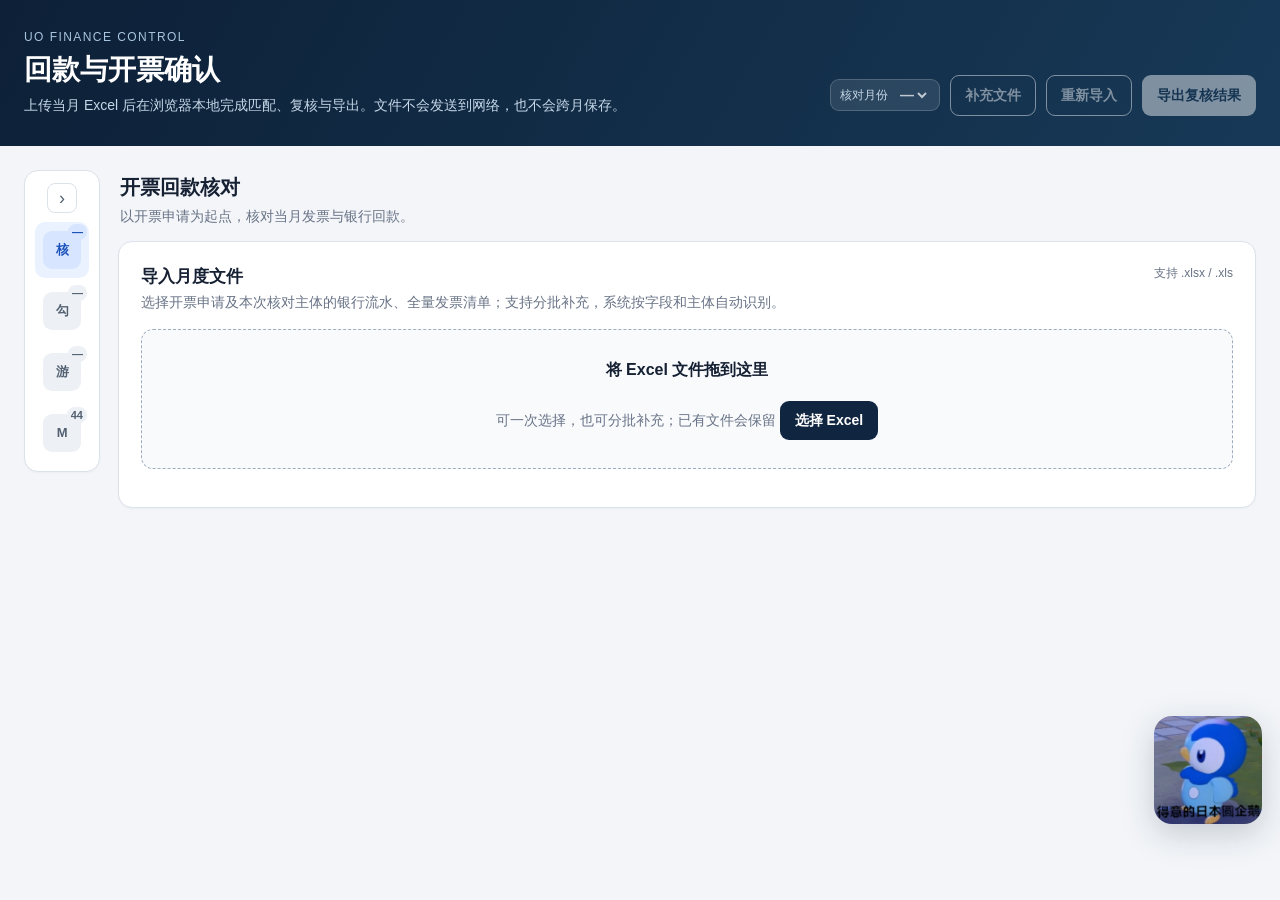
==== commit 95771eb1: "Add removal of individual imported files and recalculate reconciliation" ====
--- a/index.html
+++ b/index.html
@@ -27,6 +27,7 @@
     .upload-panel{padding:22px}.section-head{display:flex;justify-content:space-between;gap:20px;align-items:flex-start;margin-bottom:16px}.section-head h2{font-size:17px;margin:0 0 3px}.section-head p{margin:0;color:var(--muted)}.section-actions{display:flex;align-items:center;gap:9px}.import-summary{display:none;align-items:center;gap:9px;color:var(--muted);font-size:12px}.import-summary i{width:8px;height:8px;border-radius:50%;background:var(--green)}.import-summary.warn i{background:var(--amber)}.import-summary.error i{background:var(--red)}.upload-panel.imported .import-summary{display:flex}.upload-panel.imported .file-support{display:none}.upload-panel.is-collapsed{padding:16px 20px}.upload-panel.is-collapsed .section-head{margin:0;align-items:center}.upload-panel.is-collapsed .section-head p{display:none}.upload-panel.is-collapsed .upload-details{display:none}.upload-panel.is-collapsed .section-head h2{margin:0}.upload-toggle{display:none}.upload-panel.imported .upload-toggle{display:inline-flex}
     .dropzone{border:1.5px dashed #9eadc0;border-radius:12px;background:#f8fafc;padding:28px;text-align:center;transition:.15s}.dropzone.drag{border-color:var(--blue);background:#eef4ff}.dropzone strong{display:block;font-size:16px;margin-bottom:5px}.dropzone span{color:var(--muted)}
     .upload-button{display:inline-block;margin-top:14px;background:var(--navy);color:#fff;border-radius:9px;padding:9px 15px;font-weight:650;cursor:pointer}.upload-button input{display:none}
+    .file-card-header{display:flex;align-items:flex-start;justify-content:space-between;gap:12px}.file-remove{flex-shrink:0;border:1px solid #e4b7b2;border-radius:6px;background:#fff;color:#b42318;padding:4px 9px;font:inherit;font-size:12px;cursor:pointer}.file-remove:hover{background:#fff0ee}.file-remove:focus-visible{outline:2px solid #b42318;outline-offset:2px}
     .file-grid{display:grid;grid-template-columns:repeat(auto-fit,minmax(235px,1fr));gap:10px;margin-top:16px}.file-card{border:1px solid var(--line);border-radius:10px;padding:11px 12px;min-height:68px}.file-card .type{font-weight:700}.file-card .name{color:var(--muted);font-size:12px;word-break:break-all}.file-card.ok{border-color:#a9d9c8;background:#f3fbf8}.file-card.bad{border-color:#f1b7b2;background:#fff7f6}
     .progress{display:none;margin-top:14px;color:var(--muted)}.progress.show{display:block}.bar{height:5px;background:#e8edf3;border-radius:99px;overflow:hidden;margin-top:7px}.bar i{display:block;height:100%;width:45%;background:var(--blue);animation:loading 1.1s infinite ease-in-out}@keyframes loading{from{transform:translateX(-110%)}to{transform:translateX(240%)}}
     #workspace{display:none}#workspace.show{display:block}.kpis{display:grid;grid-template-columns:repeat(5,minmax(150px,1fr));gap:12px;margin:18px 0}.kpi{padding:17px 18px}.kpi .label{font-size:12px;color:var(--muted);margin-bottom:6px}.kpi .value{font-size:23px;font-weight:760;letter-spacing:-.02em}.kpi .sub{font-size:12px;color:var(--muted);margin-top:4px}.kpi.warn .value{color:var(--amber)}.kpi.risk .value{color:var(--red)}
@@ -491,7 +492,7 @@
           const side=saved[type]; if(!side) continue;
           const sources=type==='bank'?state.banks:state.invoices,byKey=new Map(sources.map(r=>[r.stableKey,r.id]));
           if(saved.details!==group.items.map(detailFingerprint).sort().join('\n')||side.signature!==matchingSourceSignature(group,type)||side.selected?.some(key=>!byKey.has(key))){
-            addCheck('warn',`${group.entity} · ${group.channel}人工复核需重新确认`,'替换文件后，相关申请明细或来源单据发生变化；已撤下受影响的人工覆盖，其他复核记录保留。'); continue;
+            addCheck('warn',`${group.entity} · ${group.channel}人工复核需重新确认`,'文件变更后，相关申请明细或来源单据发生变化；已撤下受影响的人工覆盖，其他复核记录保留。'); continue;
           }
           overrideFor(group.id)[type]={status:side.status,selected:side.selected===null?null:side.selected.map(key=>byKey.get(key))};
         }
@@ -578,6 +579,10 @@
         if(notices.length) els.uploadPanel.classList.remove('is-collapsed');
         renderChecks(); if(notices.length) toast(notices.map(c=>c.msg).join('；')); return;
       }
+      rebuildImports(staged,notices);
+      toast(`已更新 ${state.files.length} 份文件${notices.length?`；${notices.length} 项上传提醒，请查看文件详情`:""}`);
+    }
+    function rebuildImports(staged,notices=[]){
       const snapshot=captureReviews(),previousMonth=state.month,coverage=importCoverage(staged);
       const ready=new Set([...coverage].filter(([,types])=>types.has('bank')&&types.has('invoice')).map(([entity])=>entity));
       const next={files:staged.map(r=>r.file),mapping:[],banks:[],invoices:[],checks:[],fileReports:[]};
@@ -599,7 +604,17 @@
       validatePersistedMatchGroups(snapshot.sources);
       if(state.checks.some(c=>c.level!=='ok')) els.uploadPanel.classList.remove('is-collapsed');
       renderFileGrid(); setupMonths(); reconcile(); renderAll();
-      toast(`已更新 ${state.files.length} 份文件${notices.length?`；${notices.length} 项上传提醒，请查看文件详情`:''}`);
+      els.reset.disabled=!state.files.length; $('#appendFilesBtn').disabled=!state.files.length;
+    }
+    function removeImportFile(index){
+      if(importing||exporting||!Number.isInteger(index)||!importRecords[index]) return;
+      const record=importRecords[index];
+      state.comboDraft=null;
+      rebuildImports(importRecords.filter((_,i)=>i!==index));
+      els.fileInput.value='';
+      els.uploadPanel.classList.remove('is-collapsed');
+      els.toggleUpload.textContent='收起文件';
+      toast(`已删除：${record.file.name}；可重新选择文件导入`);
     }
     function validatePersistedMatchGroups(previousSources=new Map()){
       if(!state.matchGroups.length) return;
@@ -839,7 +854,7 @@
     function statusClass(s){ if(s==='前期已开·待补查') return 'wait'; if(s.startsWith('已')) return 'ok'; if(s==='待复核'||s==='部分匹配') return 'wait'; if(s==='冲突待复核') return 'risk'; return 'muted'; }
     function indieStatusClass(s){ if(s==='已识别独立游戏')return 'ok'; if(s==='规则冲突')return 'risk'; if(s.includes('候选')||s.includes('待复核'))return 'wait'; return 'muted'; }
     function statusOptions(type,current){ const ok=type==='invoice'?'已开票':'已回款', values=type==='invoice'?[ok,'待复核','部分匹配','冲突待复核','前期已开·待补查','本月未匹配']:[ok,'待复核','部分匹配','冲突待复核','本月未匹配']; return values.map(s=>`<option ${s===current?'selected':''}>${s}</option>`).join(''); }
-    function renderFileGrid(){ els.fileGrid.innerHTML=state.fileReports.map(r=>`<div class="file-card ${r.ok?'ok':'bad'}"><div class="type">${esc(r.type)} · ${esc(r.entity)}</div><div class="name">${esc(r.name)}</div><div class="name">${esc(r.detail)}</div></div>`).join(''); }
+    function renderFileGrid(){ els.fileGrid.innerHTML=state.fileReports.map((r,index)=>`<div class="file-card ${r.ok?'ok':'bad'}"><div class="file-card-header"><div class="type">${esc(r.type)} · ${esc(r.entity)}</div><button type="button" class="file-remove" data-remove-file="${index}" aria-label="删除 ${esc(r.name)}">删除</button></div><div class="name">${esc(r.name)}</div><div class="name">${esc(r.detail)}</div></div>`).join(''); }
     function renderImportStatus(){
       if(!state.fileReports.length&&!state.checks.length)return;
       const wasImported=els.uploadPanel.classList.contains('imported'), errors=state.checks.filter(c=>c.level==='error').length, warnings=state.checks.filter(c=>c.level==='warn').length, okFiles=state.fileReports.filter(r=>r.ok).length;
@@ -1365,6 +1380,7 @@
       finally{exporting=false;els.export.textContent=previous;els.export.disabled=!canExport();els.fileInput.disabled=false;$('#appendFilesBtn').disabled=!state.files.length;els.reset.disabled=!state.files.length;els.month.disabled=!state.months.length;}
     }
     function reset(){ location.reload(); }
+    els.fileGrid.addEventListener('click',e=>{const button=e.target.closest('[data-remove-file]');if(button) removeImportFile(Number(button.dataset.removeFile));});
     els.fileInput.addEventListener('change',e=>handleFiles(e.target.files));
     async function handleFiles(files){
       const selected=[...files]; if(!selected.length||els.fileInput.disabled)return;
